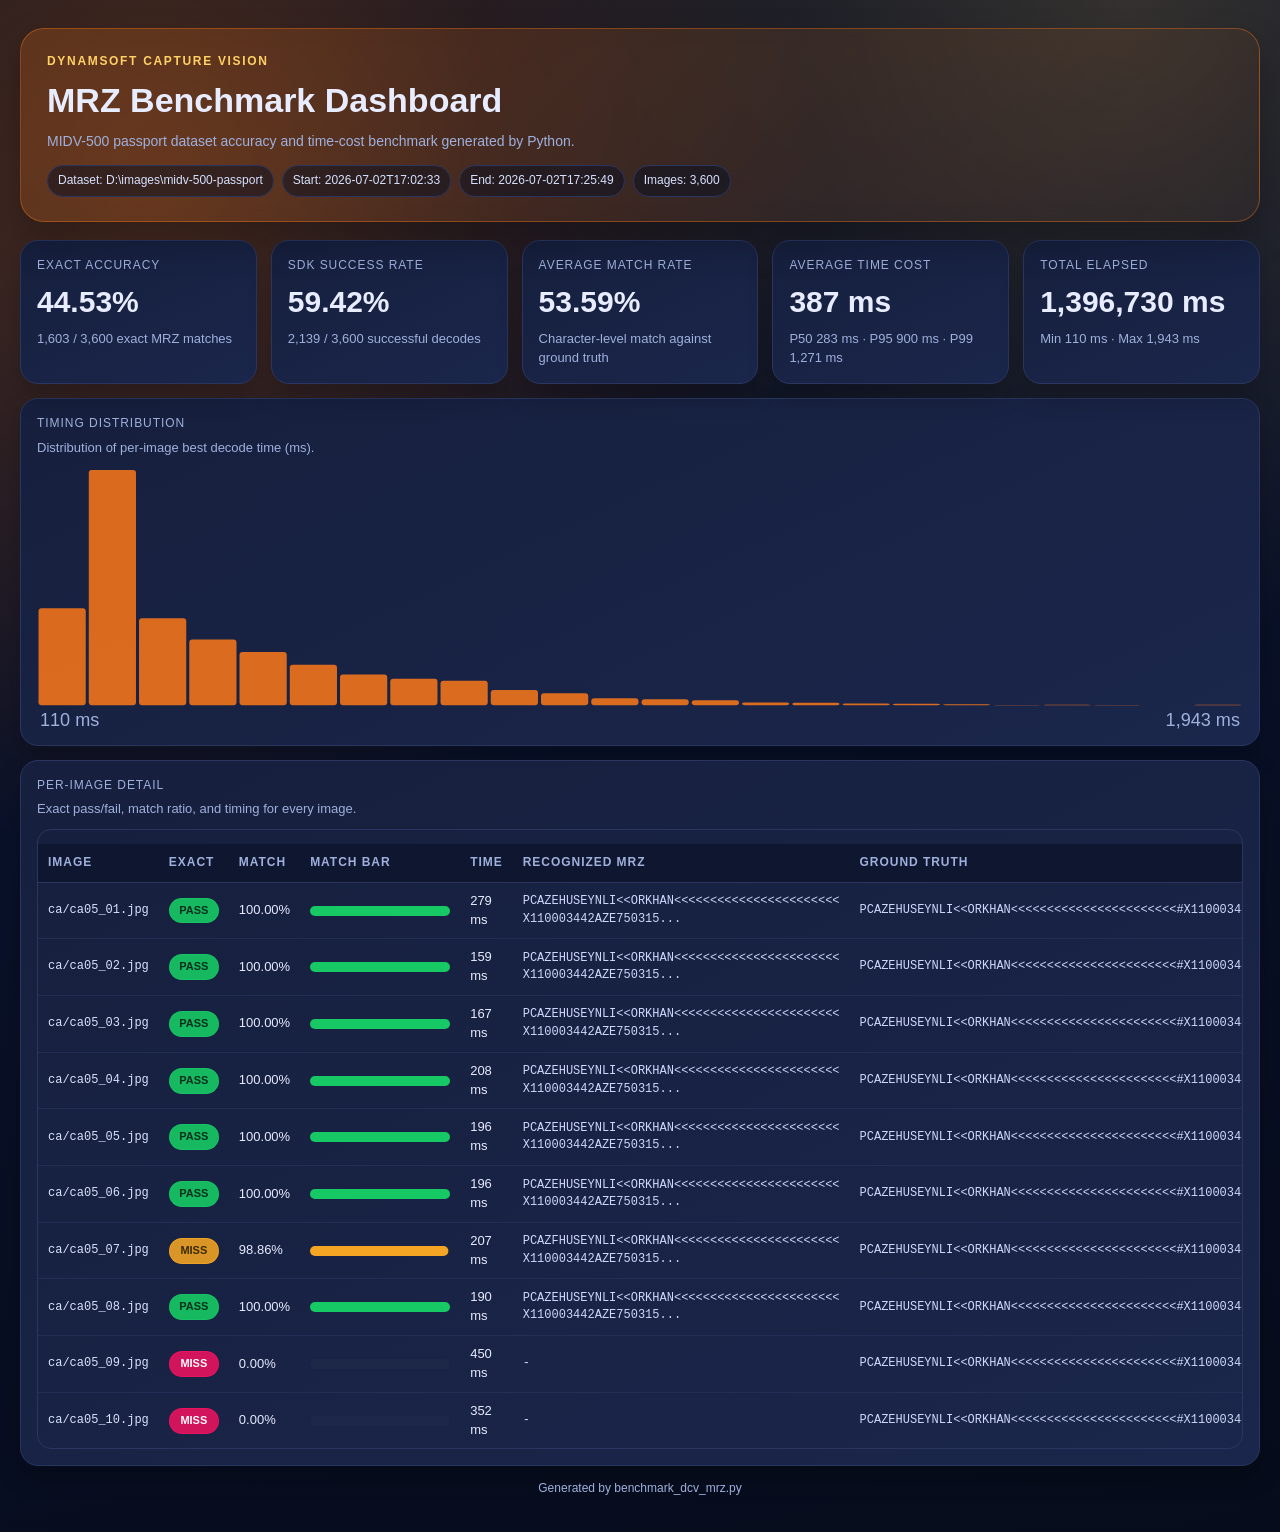
==== examples/official/benchmark-midv500/benchmark_report_dcv_python_full/report.html @ e3c5505a "Added MIDV500 benchmark" ====
<!doctype html>
<html lang="en">
<head>
  <meta charset="utf-8">
  <meta name="viewport" content="width=device-width, initial-scale=1">
  <title>Dynamsoft MRZ Benchmark Report</title>
  <style>
    :root {
      --bg:#0b1020;
      --bg-2:#111830;
      --card:#161f3d;
      --card-2:#1a264b;
      --text:#e8ecff;
      --muted:#9fb0dd;
      --accent:#ff7a18;
      --accent-2:#ffd166;
      --good:#17c964;
      --warn:#f5a524;
      --bad:#f31260;
      --line:#2a3660;
    }
    * { box-sizing:border-box; }
    body {
      margin:0;
      color:var(--text);
      background:
        radial-gradient(circle at 12% 12%, rgba(255,122,24,.26), transparent 38%),
        radial-gradient(circle at 88% 0%, rgba(255,209,102,.17), transparent 34%),
        linear-gradient(165deg, var(--bg) 0%, #091129 45%, #060c1b 100%);
      font-family:"Segoe UI Variable Display","Aptos","Trebuchet MS",sans-serif;
      line-height:1.45;
    }
    .wrap { max-width:1280px; margin:0 auto; padding:28px 20px 34px; }
    .hero {
      background:linear-gradient(135deg, rgba(255,122,24,.20), rgba(255,122,24,.04));
      border:1px solid rgba(255,122,24,.38);
      border-radius:24px;
      padding:24px 26px;
      box-shadow:0 18px 36px rgba(0,0,0,.28);
      backdrop-filter: blur(8px);
    }
    .kicker {
      letter-spacing:.14em;
      text-transform:uppercase;
      color:var(--accent-2);
      font-size:12px;
      margin-bottom:10px;
      font-weight:700;
    }
    h1 { margin:0; font-size:34px; line-height:1.2; font-weight:800; }
    .sub { color:var(--muted); margin-top:10px; font-size:14px; }
    .meta { display:flex; flex-wrap:wrap; gap:8px; margin-top:14px; }
    .pill {
      font-size:12px;
      color:#d8e2ff;
      border:1px solid var(--line);
      background:rgba(10,16,34,.52);
      padding:6px 10px;
      border-radius:999px;
    }
    .grid {
      margin-top:18px;
      display:grid;
      gap:14px;
      grid-template-columns:repeat(auto-fit, minmax(210px, 1fr));
    }
    .card {
      background:linear-gradient(155deg, var(--card), var(--card-2));
      border:1px solid var(--line);
      border-radius:18px;
      padding:16px;
      box-shadow:0 12px 24px rgba(0,0,0,.22);
    }
    .label { color:var(--muted); font-size:12px; text-transform:uppercase; letter-spacing:.08em; }
    .value { font-size:30px; font-weight:800; margin-top:6px; }
    .note { color:var(--muted); font-size:13px; margin-top:6px; }
    .chart-card { margin-top:14px; }
    .chart { width:100%; display:block; }
    .axis-label { fill:var(--muted); font-size:12px; }
    table { width:100%; border-collapse:collapse; margin-top:14px; }
    thead th {
      text-align:left;
      color:var(--muted);
      font-size:12px;
      letter-spacing:.08em;
      text-transform:uppercase;
      padding:10px 10px;
      border-bottom:1px solid var(--line);
      position:sticky;
      top:0;
      background:rgba(15,23,47,.95);
      backdrop-filter: blur(4px);
    }
    tbody td {
      padding:9px 10px;
      border-bottom:1px solid rgba(42,54,96,.6);
      font-size:13px;
      vertical-align:middle;
    }
    tbody tr:hover { background:rgba(30,45,82,.4); }
    .path { color:#dae4ff; font-family:"Cascadia Mono","Consolas",monospace; font-size:12px; }
    .mono { font-family:"Cascadia Mono","Consolas",monospace; font-size:12px; color:#ced8fb; }
    .table-wrap { max-height:620px; overflow:auto; border:1px solid var(--line); border-radius:14px; margin-top:10px; }
    .tag {
      font-size:11px;
      font-weight:700;
      border-radius:999px;
      padding:4px 8px;
      border:1px solid transparent;
      display:inline-block;
      min-width:50px;
      text-align:center;
    }
    .pass { color:#062f1b; background:rgba(23,201,100,.9); border-color:rgba(23,201,100,.8); }
    .warn { color:#3a2b00; background:rgba(245,165,36,.88); border-color:rgba(245,165,36,.8); }
    .fail { color:#fff; background:rgba(243,18,96,.85); border-color:rgba(243,18,96,.8); }
    .mini-bar { width:140px; height:10px; display:block; }
    .foot { margin-top:14px; color:var(--muted); font-size:12px; text-align:center; }
    .empty-chart { color:var(--muted); font-size:13px; padding:16px 0; }
    @media (max-width:760px) {
      h1 { font-size:28px; }
      .value { font-size:24px; }
      .wrap { padding:16px 12px 26px; }
      .hero { padding:18px; }
    }
  </style>
</head>
<body>
  <div class="wrap">
    <section class="hero">
      <div class="kicker">Dynamsoft Capture Vision</div>
      <h1>MRZ Benchmark Dashboard</h1>
      <div class="sub">MIDV-500 passport dataset accuracy and time-cost benchmark generated by Python.</div>
      <div class="meta">
        <span class="pill">Dataset: D:\images\midv-500-passport</span>
        <span class="pill">Start: 2026-07-02T17:02:33</span>
        <span class="pill">End: 2026-07-02T17:25:49</span>
        <span class="pill">Images: 3,600</span>
      </div>
    </section>

    <section class="grid">
      <article class="card">
        <div class="label">Exact Accuracy</div>
        <div class="value">44.53%</div>
        <div class="note">1,603 / 3,600 exact MRZ matches</div>
      </article>
      <article class="card">
        <div class="label">SDK Success Rate</div>
        <div class="value">59.42%</div>
        <div class="note">2,139 / 3,600 successful decodes</div>
      </article>
      <article class="card">
        <div class="label">Average Match Rate</div>
        <div class="value">53.59%</div>
        <div class="note">Character-level match against ground truth</div>
      </article>
      <article class="card">
        <div class="label">Average Time Cost</div>
        <div class="value">387 ms</div>
        <div class="note">P50 283 ms · P95 900 ms · P99 1,271 ms</div>
      </article>
      <article class="card">
        <div class="label">Total Elapsed</div>
        <div class="value">1,396,730 ms</div>
        <div class="note">Min 110 ms · Max 1,943 ms</div>
      </article>
    </section>

    <section class="card chart-card">
      <div class="label">Timing Distribution</div>
      <div class="note">Distribution of per-image best decode time (ms).</div>
      <svg viewBox="0 0 800 180" class="chart" role="img" aria-label="Timing histogram"><rect x="1.00" y="99.59" width="31.33" height="64.41" rx="2" fill="#ff7a18" opacity="0.84" /><rect x="34.33" y="8.00" width="31.33" height="156.00" rx="2" fill="#ff7a18" opacity="0.84" /><rect x="67.67" y="106.32" width="31.33" height="57.68" rx="2" fill="#ff7a18" opacity="0.84" /><rect x="101.00" y="120.45" width="31.33" height="43.55" rx="2" fill="#ff7a18" opacity="0.84" /><rect x="134.33" y="128.63" width="31.33" height="35.37" rx="2" fill="#ff7a18" opacity="0.84" /><rect x="167.67" y="137.21" width="31.33" height="26.79" rx="2" fill="#ff7a18" opacity="0.84" /><rect x="201.00" y="143.68" width="31.33" height="20.32" rx="2" fill="#ff7a18" opacity="0.84" /><rect x="234.33" y="146.45" width="31.33" height="17.55" rx="2" fill="#ff7a18" opacity="0.84" /><rect x="267.67" y="147.77" width="31.33" height="16.23" rx="2" fill="#ff7a18" opacity="0.84" /><rect x="301.00" y="153.84" width="31.33" height="10.16" rx="2" fill="#ff7a18" opacity="0.84" /><rect x="334.33" y="156.08" width="31.33" height="7.92" rx="2" fill="#ff7a18" opacity="0.84" /><rect x="367.67" y="159.38" width="31.33" height="4.62" rx="2" fill="#ff7a18" opacity="0.84" /><rect x="401.00" y="160.04" width="31.33" height="3.96" rx="2" fill="#ff7a18" opacity="0.84" /><rect x="434.33" y="160.70" width="31.33" height="3.30" rx="2" fill="#ff7a18" opacity="0.84" /><rect x="467.67" y="162.15" width="31.33" height="1.85" rx="2" fill="#ff7a18" opacity="0.84" /><rect x="501.00" y="162.28" width="31.33" height="1.72" rx="2" fill="#ff7a18" opacity="0.84" /><rect x="534.33" y="162.81" width="31.33" height="1.19" rx="2" fill="#ff7a18" opacity="0.84" /><rect x="567.67" y="162.94" width="31.33" height="1.06" rx="2" fill="#ff7a18" opacity="0.84" /><rect x="601.00" y="163.34" width="31.33" height="0.66" rx="2" fill="#ff7a18" opacity="0.84" /><rect x="634.33" y="163.87" width="31.33" height="0.13" rx="2" fill="#ff7a18" opacity="0.84" /><rect x="667.67" y="163.74" width="31.33" height="0.26" rx="2" fill="#ff7a18" opacity="0.84" /><rect x="701.00" y="163.87" width="31.33" height="0.13" rx="2" fill="#ff7a18" opacity="0.84" /><rect x="734.33" y="164.00" width="31.33" height="0.00" rx="2" fill="#ff7a18" opacity="0.84" /><rect x="767.67" y="163.74" width="31.33" height="0.26" rx="2" fill="#ff7a18" opacity="0.84" /><text x="2" y="178" class="axis-label">110 ms</text><text x="798" y="178" class="axis-label" text-anchor="end">1,943 ms</text></svg>
    </section>

    <section class="card" style="margin-top:14px;">
      <div class="label">Per-Image Detail</div>
      <div class="note">Exact pass/fail, match ratio, and timing for every image.</div>
      <div class="table-wrap">
        <table>
          <thead>
            <tr>
              <th>Image</th>
              <th>Exact</th>
              <th>Match</th>
              <th>Match Bar</th>
              <th>Time</th>
              <th>Recognized MRZ</th>
              <th>Ground Truth</th>
            </tr>
          </thead>
          <tbody>
            <tr><td class="path">ca/ca05_01.jpg</td><td><span class="tag pass">PASS</span></td><td>100.00%</td><td><svg viewBox="0 0 140 10" class="mini-bar" aria-hidden="true"><rect x="0" y="0" width="140" height="10" rx="5" fill="#2a344f" opacity="0.3"></rect><rect x="0" y="0" width="140.0" height="10" rx="5" fill="#17c964"></rect></svg></td><td>279 ms</td><td class="mono" title="PCAZEHUSEYNLI&lt;&lt;ORKHAN&lt;&lt;&lt;&lt;&lt;&lt;&lt;&lt;&lt;&lt;&lt;&lt;&lt;&lt;&lt;&lt;&lt;&lt;&lt;&lt;&lt;&lt;&lt;
X110003442AZE7503153M230801030LJV5Z&lt;&lt;&lt;&lt;&lt;&lt;&lt;86">PCAZEHUSEYNLI&lt;&lt;ORKHAN&lt;&lt;&lt;&lt;&lt;&lt;&lt;&lt;&lt;&lt;&lt;&lt;&lt;&lt;&lt;&lt;&lt;&lt;&lt;&lt;&lt;&lt;&lt; X110003442AZE750315...</td><td class="mono" title="PCAZEHUSEYNLI&lt;&lt;ORKHAN&lt;&lt;&lt;&lt;&lt;&lt;&lt;&lt;&lt;&lt;&lt;&lt;&lt;&lt;&lt;&lt;&lt;&lt;&lt;&lt;&lt;&lt;&lt;#X110003442AZE7503153M230801030LJV5Z&lt;&lt;&lt;&lt;&lt;&lt;&lt;86#">PCAZEHUSEYNLI&lt;&lt;ORKHAN&lt;&lt;&lt;&lt;&lt;&lt;&lt;&lt;&lt;&lt;&lt;&lt;&lt;&lt;&lt;&lt;&lt;&lt;&lt;&lt;&lt;&lt;&lt;#X110003442AZE750315...</td></tr><tr><td class="path">ca/ca05_02.jpg</td><td><span class="tag pass">PASS</span></td><td>100.00%</td><td><svg viewBox="0 0 140 10" class="mini-bar" aria-hidden="true"><rect x="0" y="0" width="140" height="10" rx="5" fill="#2a344f" opacity="0.3"></rect><rect x="0" y="0" width="140.0" height="10" rx="5" fill="#17c964"></rect></svg></td><td>159 ms</td><td class="mono" title="PCAZEHUSEYNLI&lt;&lt;ORKHAN&lt;&lt;&lt;&lt;&lt;&lt;&lt;&lt;&lt;&lt;&lt;&lt;&lt;&lt;&lt;&lt;&lt;&lt;&lt;&lt;&lt;&lt;&lt;
X110003442AZE7503153M230801030LJV5Z&lt;&lt;&lt;&lt;&lt;&lt;&lt;86">PCAZEHUSEYNLI&lt;&lt;ORKHAN&lt;&lt;&lt;&lt;&lt;&lt;&lt;&lt;&lt;&lt;&lt;&lt;&lt;&lt;&lt;&lt;&lt;&lt;&lt;&lt;&lt;&lt;&lt; X110003442AZE750315...</td><td class="mono" title="PCAZEHUSEYNLI&lt;&lt;ORKHAN&lt;&lt;&lt;&lt;&lt;&lt;&lt;&lt;&lt;&lt;&lt;&lt;&lt;&lt;&lt;&lt;&lt;&lt;&lt;&lt;&lt;&lt;&lt;#X110003442AZE7503153M230801030LJV5Z&lt;&lt;&lt;&lt;&lt;&lt;&lt;86#">PCAZEHUSEYNLI&lt;&lt;ORKHAN&lt;&lt;&lt;&lt;&lt;&lt;&lt;&lt;&lt;&lt;&lt;&lt;&lt;&lt;&lt;&lt;&lt;&lt;&lt;&lt;&lt;&lt;&lt;#X110003442AZE750315...</td></tr><tr><td class="path">ca/ca05_03.jpg</td><td><span class="tag pass">PASS</span></td><td>100.00%</td><td><svg viewBox="0 0 140 10" class="mini-bar" aria-hidden="true"><rect x="0" y="0" width="140" height="10" rx="5" fill="#2a344f" opacity="0.3"></rect><rect x="0" y="0" width="140.0" height="10" rx="5" fill="#17c964"></rect></svg></td><td>167 ms</td><td class="mono" title="PCAZEHUSEYNLI&lt;&lt;ORKHAN&lt;&lt;&lt;&lt;&lt;&lt;&lt;&lt;&lt;&lt;&lt;&lt;&lt;&lt;&lt;&lt;&lt;&lt;&lt;&lt;&lt;&lt;&lt;
X110003442AZE7503153M230801030LJV5Z&lt;&lt;&lt;&lt;&lt;&lt;&lt;86">PCAZEHUSEYNLI&lt;&lt;ORKHAN&lt;&lt;&lt;&lt;&lt;&lt;&lt;&lt;&lt;&lt;&lt;&lt;&lt;&lt;&lt;&lt;&lt;&lt;&lt;&lt;&lt;&lt;&lt; X110003442AZE750315...</td><td class="mono" title="PCAZEHUSEYNLI&lt;&lt;ORKHAN&lt;&lt;&lt;&lt;&lt;&lt;&lt;&lt;&lt;&lt;&lt;&lt;&lt;&lt;&lt;&lt;&lt;&lt;&lt;&lt;&lt;&lt;&lt;#X110003442AZE7503153M230801030LJV5Z&lt;&lt;&lt;&lt;&lt;&lt;&lt;86#">PCAZEHUSEYNLI&lt;&lt;ORKHAN&lt;&lt;&lt;&lt;&lt;&lt;&lt;&lt;&lt;&lt;&lt;&lt;&lt;&lt;&lt;&lt;&lt;&lt;&lt;&lt;&lt;&lt;&lt;#X110003442AZE750315...</td></tr><tr><td class="path">ca/ca05_04.jpg</td><td><span class="tag pass">PASS</span></td><td>100.00%</td><td><svg viewBox="0 0 140 10" class="mini-bar" aria-hidden="true"><rect x="0" y="0" width="140" height="10" rx="5" fill="#2a344f" opacity="0.3"></rect><rect x="0" y="0" width="140.0" height="10" rx="5" fill="#17c964"></rect></svg></td><td>208 ms</td><td class="mono" title="PCAZEHUSEYNLI&lt;&lt;ORKHAN&lt;&lt;&lt;&lt;&lt;&lt;&lt;&lt;&lt;&lt;&lt;&lt;&lt;&lt;&lt;&lt;&lt;&lt;&lt;&lt;&lt;&lt;&lt;
X110003442AZE7503153M230801030LJV5Z&lt;&lt;&lt;&lt;&lt;&lt;&lt;86">PCAZEHUSEYNLI&lt;&lt;ORKHAN&lt;&lt;&lt;&lt;&lt;&lt;&lt;&lt;&lt;&lt;&lt;&lt;&lt;&lt;&lt;&lt;&lt;&lt;&lt;&lt;&lt;&lt;&lt; X110003442AZE750315...</td><td class="mono" title="PCAZEHUSEYNLI&lt;&lt;ORKHAN&lt;&lt;&lt;&lt;&lt;&lt;&lt;&lt;&lt;&lt;&lt;&lt;&lt;&lt;&lt;&lt;&lt;&lt;&lt;&lt;&lt;&lt;&lt;#X110003442AZE7503153M230801030LJV5Z&lt;&lt;&lt;&lt;&lt;&lt;&lt;86#">PCAZEHUSEYNLI&lt;&lt;ORKHAN&lt;&lt;&lt;&lt;&lt;&lt;&lt;&lt;&lt;&lt;&lt;&lt;&lt;&lt;&lt;&lt;&lt;&lt;&lt;&lt;&lt;&lt;&lt;#X110003442AZE750315...</td></tr><tr><td class="path">ca/ca05_05.jpg</td><td><span class="tag pass">PASS</span></td><td>100.00%</td><td><svg viewBox="0 0 140 10" class="mini-bar" aria-hidden="true"><rect x="0" y="0" width="140" height="10" rx="5" fill="#2a344f" opacity="0.3"></rect><rect x="0" y="0" width="140.0" height="10" rx="5" fill="#17c964"></rect></svg></td><td>196 ms</td><td class="mono" title="PCAZEHUSEYNLI&lt;&lt;ORKHAN&lt;&lt;&lt;&lt;&lt;&lt;&lt;&lt;&lt;&lt;&lt;&lt;&lt;&lt;&lt;&lt;&lt;&lt;&lt;&lt;&lt;&lt;&lt;
X110003442AZE7503153M230801030LJV5Z&lt;&lt;&lt;&lt;&lt;&lt;&lt;86">PCAZEHUSEYNLI&lt;&lt;ORKHAN&lt;&lt;&lt;&lt;&lt;&lt;&lt;&lt;&lt;&lt;&lt;&lt;&lt;&lt;&lt;&lt;&lt;&lt;&lt;&lt;&lt;&lt;&lt; X110003442AZE750315...</td><td class="mono" title="PCAZEHUSEYNLI&lt;&lt;ORKHAN&lt;&lt;&lt;&lt;&lt;&lt;&lt;&lt;&lt;&lt;&lt;&lt;&lt;&lt;&lt;&lt;&lt;&lt;&lt;&lt;&lt;&lt;&lt;#X110003442AZE7503153M230801030LJV5Z&lt;&lt;&lt;&lt;&lt;&lt;&lt;86#">PCAZEHUSEYNLI&lt;&lt;ORKHAN&lt;&lt;&lt;&lt;&lt;&lt;&lt;&lt;&lt;&lt;&lt;&lt;&lt;&lt;&lt;&lt;&lt;&lt;&lt;&lt;&lt;&lt;&lt;#X110003442AZE750315...</td></tr><tr><td class="path">ca/ca05_06.jpg</td><td><span class="tag pass">PASS</span></td><td>100.00%</td><td><svg viewBox="0 0 140 10" class="mini-bar" aria-hidden="true"><rect x="0" y="0" width="140" height="10" rx="5" fill="#2a344f" opacity="0.3"></rect><rect x="0" y="0" width="140.0" height="10" rx="5" fill="#17c964"></rect></svg></td><td>196 ms</td><td class="mono" title="PCAZEHUSEYNLI&lt;&lt;ORKHAN&lt;&lt;&lt;&lt;&lt;&lt;&lt;&lt;&lt;&lt;&lt;&lt;&lt;&lt;&lt;&lt;&lt;&lt;&lt;&lt;&lt;&lt;&lt;
X110003442AZE7503153M230801030LJV5Z&lt;&lt;&lt;&lt;&lt;&lt;&lt;86">PCAZEHUSEYNLI&lt;&lt;ORKHAN&lt;&lt;&lt;&lt;&lt;&lt;&lt;&lt;&lt;&lt;&lt;&lt;&lt;&lt;&lt;&lt;&lt;&lt;&lt;&lt;&lt;&lt;&lt; X110003442AZE750315...</td><td class="mono" title="PCAZEHUSEYNLI&lt;&lt;ORKHAN&lt;&lt;&lt;&lt;&lt;&lt;&lt;&lt;&lt;&lt;&lt;&lt;&lt;&lt;&lt;&lt;&lt;&lt;&lt;&lt;&lt;&lt;&lt;#X110003442AZE7503153M230801030LJV5Z&lt;&lt;&lt;&lt;&lt;&lt;&lt;86#">PCAZEHUSEYNLI&lt;&lt;ORKHAN&lt;&lt;&lt;&lt;&lt;&lt;&lt;&lt;&lt;&lt;&lt;&lt;&lt;&lt;&lt;&lt;&lt;&lt;&lt;&lt;&lt;&lt;&lt;#X110003442AZE750315...</td></tr><tr><td class="path">ca/ca05_07.jpg</td><td><span class="tag warn">MISS</span></td><td>98.86%</td><td><svg viewBox="0 0 140 10" class="mini-bar" aria-hidden="true"><rect x="0" y="0" width="140" height="10" rx="5" fill="#2a344f" opacity="0.3"></rect><rect x="0" y="0" width="138.4" height="10" rx="5" fill="#f5a524"></rect></svg></td><td>207 ms</td><td class="mono" title="PCAZFHUSEYNLI&lt;&lt;ORKHAN&lt;&lt;&lt;&lt;&lt;&lt;&lt;&lt;&lt;&lt;&lt;&lt;&lt;&lt;&lt;&lt;&lt;&lt;&lt;&lt;&lt;&lt;&lt;
X110003442AZE7503153M230801030LJV5Z&lt;&lt;&lt;&lt;&lt;&lt;&lt;86">PCAZFHUSEYNLI&lt;&lt;ORKHAN&lt;&lt;&lt;&lt;&lt;&lt;&lt;&lt;&lt;&lt;&lt;&lt;&lt;&lt;&lt;&lt;&lt;&lt;&lt;&lt;&lt;&lt;&lt; X110003442AZE750315...</td><td class="mono" title="PCAZEHUSEYNLI&lt;&lt;ORKHAN&lt;&lt;&lt;&lt;&lt;&lt;&lt;&lt;&lt;&lt;&lt;&lt;&lt;&lt;&lt;&lt;&lt;&lt;&lt;&lt;&lt;&lt;&lt;#X110003442AZE7503153M230801030LJV5Z&lt;&lt;&lt;&lt;&lt;&lt;&lt;86#">PCAZEHUSEYNLI&lt;&lt;ORKHAN&lt;&lt;&lt;&lt;&lt;&lt;&lt;&lt;&lt;&lt;&lt;&lt;&lt;&lt;&lt;&lt;&lt;&lt;&lt;&lt;&lt;&lt;&lt;#X110003442AZE750315...</td></tr><tr><td class="path">ca/ca05_08.jpg</td><td><span class="tag pass">PASS</span></td><td>100.00%</td><td><svg viewBox="0 0 140 10" class="mini-bar" aria-hidden="true"><rect x="0" y="0" width="140" height="10" rx="5" fill="#2a344f" opacity="0.3"></rect><rect x="0" y="0" width="140.0" height="10" rx="5" fill="#17c964"></rect></svg></td><td>190 ms</td><td class="mono" title="PCAZEHUSEYNLI&lt;&lt;ORKHAN&lt;&lt;&lt;&lt;&lt;&lt;&lt;&lt;&lt;&lt;&lt;&lt;&lt;&lt;&lt;&lt;&lt;&lt;&lt;&lt;&lt;&lt;&lt;
X110003442AZE7503153M230801030LJV5Z&lt;&lt;&lt;&lt;&lt;&lt;&lt;86">PCAZEHUSEYNLI&lt;&lt;ORKHAN&lt;&lt;&lt;&lt;&lt;&lt;&lt;&lt;&lt;&lt;&lt;&lt;&lt;&lt;&lt;&lt;&lt;&lt;&lt;&lt;&lt;&lt;&lt; X110003442AZE750315...</td><td class="mono" title="PCAZEHUSEYNLI&lt;&lt;ORKHAN&lt;&lt;&lt;&lt;&lt;&lt;&lt;&lt;&lt;&lt;&lt;&lt;&lt;&lt;&lt;&lt;&lt;&lt;&lt;&lt;&lt;&lt;&lt;#X110003442AZE7503153M230801030LJV5Z&lt;&lt;&lt;&lt;&lt;&lt;&lt;86#">PCAZEHUSEYNLI&lt;&lt;ORKHAN&lt;&lt;&lt;&lt;&lt;&lt;&lt;&lt;&lt;&lt;&lt;&lt;&lt;&lt;&lt;&lt;&lt;&lt;&lt;&lt;&lt;&lt;&lt;#X110003442AZE750315...</td></tr><tr><td class="path">ca/ca05_09.jpg</td><td><span class="tag fail">MISS</span></td><td>0.00%</td><td><svg viewBox="0 0 140 10" class="mini-bar" aria-hidden="true"><rect x="0" y="0" width="140" height="10" rx="5" fill="#2a344f" opacity="0.3"></rect><rect x="0" y="0" width="0.0" height="10" rx="5" fill="#f31260"></rect></svg></td><td>450 ms</td><td class="mono" title="">-</td><td class="mono" title="PCAZEHUSEYNLI&lt;&lt;ORKHAN&lt;&lt;&lt;&lt;&lt;&lt;&lt;&lt;&lt;&lt;&lt;&lt;&lt;&lt;&lt;&lt;&lt;&lt;&lt;&lt;&lt;&lt;&lt;#X110003442AZE7503153M230801030LJV5Z&lt;&lt;&lt;&lt;&lt;&lt;&lt;86#">PCAZEHUSEYNLI&lt;&lt;ORKHAN&lt;&lt;&lt;&lt;&lt;&lt;&lt;&lt;&lt;&lt;&lt;&lt;&lt;&lt;&lt;&lt;&lt;&lt;&lt;&lt;&lt;&lt;&lt;#X110003442AZE750315...</td></tr><tr><td class="path">ca/ca05_10.jpg</td><td><span class="tag fail">MISS</span></td><td>0.00%</td><td><svg viewBox="0 0 140 10" class="mini-bar" aria-hidden="true"><rect x="0" y="0" width="140" height="10" rx="5" fill="#2a344f" opacity="0.3"></rect><rect x="0" y="0" width="0.0" height="10" rx="5" fill="#f31260"></rect></svg></td><td>352 ms</td><td class="mono" title="">-</td><td class="mono" title="PCAZEHUSEYNLI&lt;&lt;ORKHAN&lt;&lt;&lt;&lt;&lt;&lt;&lt;&lt;&lt;&lt;&lt;&lt;&lt;&lt;&lt;&lt;&lt;&lt;&lt;&lt;&lt;&lt;&lt;#X110003442AZE7503153M230801030LJV5Z&lt;&lt;&lt;&lt;&lt;&lt;&lt;86#">PCAZEHUSEYNLI&lt;&lt;ORKHAN&lt;&lt;&lt;&lt;&lt;&lt;&lt;&lt;&lt;&lt;&lt;&lt;&lt;&lt;&lt;&lt;&lt;&lt;&lt;&lt;&lt;&lt;&lt;#X110003442AZE750315...</td></tr><tr><td class="path">ca/ca05_11.jpg</td><td><span class="tag fail">MISS</span></td><td>0.00%</td><td><svg viewBox="0 0 140 10" class="mini-bar" aria-hidden="true"><rect x="0" y="0" width="140" height="10" rx="5" fill="#2a344f" opacity="0.3"></rect><rect x="0" y="0" width="0.0" height="10" rx="5" fill="#f31260"></rect></svg></td><td>197 ms</td><td class="mono" title="">-</td><td class="mono" title="PCAZEHUSEYNLI&lt;&lt;ORKHAN&lt;&lt;&lt;&lt;&lt;&lt;&lt;&lt;&lt;&lt;&lt;&lt;&lt;&lt;&lt;&lt;&lt;&lt;&lt;&lt;&lt;&lt;&lt;#X110003442AZE7503153M230801030LJV5Z&lt;&lt;&lt;&lt;&lt;&lt;&lt;86#">PCAZEHUSEYNLI&lt;&lt;ORKHAN&lt;&lt;&lt;&lt;&lt;&lt;&lt;&lt;&lt;&lt;&lt;&lt;&lt;&lt;&lt;&lt;&lt;&lt;&lt;&lt;&lt;&lt;&lt;#X110003442AZE750315...</td></tr><tr><td class="path">ca/ca05_12.jpg</td><td><span class="tag fail">MISS</span></td><td>0.00%</td><td><svg viewBox="0 0 140 10" class="mini-bar" aria-hidden="true"><rect x="0" y="0" width="140" height="10" rx="5" fill="#2a344f" opacity="0.3"></rect><rect x="0" y="0" width="0.0" height="10" rx="5" fill="#f31260"></rect></svg></td><td>232 ms</td><td class="mono" title="">-</td><td class="mono" title="PCAZEHUSEYNLI&lt;&lt;ORKHAN&lt;&lt;&lt;&lt;&lt;&lt;&lt;&lt;&lt;&lt;&lt;&lt;&lt;&lt;&lt;&lt;&lt;&lt;&lt;&lt;&lt;&lt;&lt;#X110003442AZE7503153M230801030LJV5Z&lt;&lt;&lt;&lt;&lt;&lt;&lt;86#">PCAZEHUSEYNLI&lt;&lt;ORKHAN&lt;&lt;&lt;&lt;&lt;&lt;&lt;&lt;&lt;&lt;&lt;&lt;&lt;&lt;&lt;&lt;&lt;&lt;&lt;&lt;&lt;&lt;&lt;#X110003442AZE750315...</td></tr><tr><td class="path">ca/ca05_13.jpg</td><td><span class="tag fail">MISS</span></td><td>0.00%</td><td><svg viewBox="0 0 140 10" class="mini-bar" aria-hidden="true"><rect x="0" y="0" width="140" height="10" rx="5" fill="#2a344f" opacity="0.3"></rect><rect x="0" y="0" width="0.0" height="10" rx="5" fill="#f31260"></rect></svg></td><td>267 ms</td><td class="mono" title="">-</td><td class="mono" title="PCAZEHUSEYNLI&lt;&lt;ORKHAN&lt;&lt;&lt;&lt;&lt;&lt;&lt;&lt;&lt;&lt;&lt;&lt;&lt;&lt;&lt;&lt;&lt;&lt;&lt;&lt;&lt;&lt;&lt;#X110003442AZE7503153M230801030LJV5Z&lt;&lt;&lt;&lt;&lt;&lt;&lt;86#">PCAZEHUSEYNLI&lt;&lt;ORKHAN&lt;&lt;&lt;&lt;&lt;&lt;&lt;&lt;&lt;&lt;&lt;&lt;&lt;&lt;&lt;&lt;&lt;&lt;&lt;&lt;&lt;&lt;&lt;#X110003442AZE750315...</td></tr><tr><td class="path">ca/ca05_14.jpg</td><td><span class="tag pass">PASS</span></td><td>100.00%</td><td><svg viewBox="0 0 140 10" class="mini-bar" aria-hidden="true"><rect x="0" y="0" width="140" height="10" rx="5" fill="#2a344f" opacity="0.3"></rect><rect x="0" y="0" width="140.0" height="10" rx="5" fill="#17c964"></rect></svg></td><td>204 ms</td><td class="mono" title="PCAZEHUSEYNLI&lt;&lt;ORKHAN&lt;&lt;&lt;&lt;&lt;&lt;&lt;&lt;&lt;&lt;&lt;&lt;&lt;&lt;&lt;&lt;&lt;&lt;&lt;&lt;&lt;&lt;&lt;
X110003442AZE7503153M230801030LJV5Z&lt;&lt;&lt;&lt;&lt;&lt;&lt;86">PCAZEHUSEYNLI&lt;&lt;ORKHAN&lt;&lt;&lt;&lt;&lt;&lt;&lt;&lt;&lt;&lt;&lt;&lt;&lt;&lt;&lt;&lt;&lt;&lt;&lt;&lt;&lt;&lt;&lt; X110003442AZE750315...</td><td class="mono" title="PCAZEHUSEYNLI&lt;&lt;ORKHAN&lt;&lt;&lt;&lt;&lt;&lt;&lt;&lt;&lt;&lt;&lt;&lt;&lt;&lt;&lt;&lt;&lt;&lt;&lt;&lt;&lt;&lt;&lt;#X110003442AZE7503153M230801030LJV5Z&lt;&lt;&lt;&lt;&lt;&lt;&lt;86#">PCAZEHUSEYNLI&lt;&lt;ORKHAN&lt;&lt;&lt;&lt;&lt;&lt;&lt;&lt;&lt;&lt;&lt;&lt;&lt;&lt;&lt;&lt;&lt;&lt;&lt;&lt;&lt;&lt;&lt;#X110003442AZE750315...</td></tr><tr><td class="path">ca/ca05_15.jpg</td><td><span class="tag fail">MISS</span></td><td>0.00%</td><td><svg viewBox="0 0 140 10" class="mini-bar" aria-hidden="true"><rect x="0" y="0" width="140" height="10" rx="5" fill="#2a344f" opacity="0.3"></rect><rect x="0" y="0" width="0.0" height="10" rx="5" fill="#f31260"></rect></svg></td><td>447 ms</td><td class="mono" title="">-</td><td class="mono" title="PCAZEHUSEYNLI&lt;&lt;ORKHAN&lt;&lt;&lt;&lt;&lt;&lt;&lt;&lt;&lt;&lt;&lt;&lt;&lt;&lt;&lt;&lt;&lt;&lt;&lt;&lt;&lt;&lt;&lt;#X110003442AZE7503153M230801030LJV5Z&lt;&lt;&lt;&lt;&lt;&lt;&lt;86#">PCAZEHUSEYNLI&lt;&lt;ORKHAN&lt;&lt;&lt;&lt;&lt;&lt;&lt;&lt;&lt;&lt;&lt;&lt;&lt;&lt;&lt;&lt;&lt;&lt;&lt;&lt;&lt;&lt;&lt;#X110003442AZE750315...</td></tr><tr><td class="path">ca/ca05_16.jpg</td><td><span class="tag warn">MISS</span></td><td>50.00%</td><td><svg viewBox="0 0 140 10" class="mini-bar" aria-hidden="true"><rect x="0" y="0" width="140" height="10" rx="5" fill="#2a344f" opacity="0.3"></rect><rect x="0" y="0" width="70.0" height="10" rx="5" fill="#f31260"></rect></svg></td><td>232 ms</td><td class="mono" title="PCAZEHUSEYNLI&lt;&lt;ORKHAN&lt;&lt;&lt;&lt;&lt;&lt;&lt;&lt;&lt;&lt;&lt;&lt;&lt;&lt;&lt;&lt;&lt;&lt;&lt;&lt;&lt;&lt;&lt;">PCAZEHUSEYNLI&lt;&lt;ORKHAN&lt;&lt;&lt;&lt;&lt;&lt;&lt;&lt;&lt;&lt;&lt;&lt;&lt;&lt;&lt;&lt;&lt;&lt;&lt;&lt;&lt;&lt;&lt;</td><td class="mono" title="PCAZEHUSEYNLI&lt;&lt;ORKHAN&lt;&lt;&lt;&lt;&lt;&lt;&lt;&lt;&lt;&lt;&lt;&lt;&lt;&lt;&lt;&lt;&lt;&lt;&lt;&lt;&lt;&lt;&lt;#X110003442AZE7503153M230801030LJV5Z&lt;&lt;&lt;&lt;&lt;&lt;&lt;86#">PCAZEHUSEYNLI&lt;&lt;ORKHAN&lt;&lt;&lt;&lt;&lt;&lt;&lt;&lt;&lt;&lt;&lt;&lt;&lt;&lt;&lt;&lt;&lt;&lt;&lt;&lt;&lt;&lt;&lt;#X110003442AZE750315...</td></tr><tr><td class="path">ca/ca05_17.jpg</td><td><span class="tag pass">PASS</span></td><td>100.00%</td><td><svg viewBox="0 0 140 10" class="mini-bar" aria-hidden="true"><rect x="0" y="0" width="140" height="10" rx="5" fill="#2a344f" opacity="0.3"></rect><rect x="0" y="0" width="140.0" height="10" rx="5" fill="#17c964"></rect></svg></td><td>201 ms</td><td class="mono" title="PCAZEHUSEYNLI&lt;&lt;ORKHAN&lt;&lt;&lt;&lt;&lt;&lt;&lt;&lt;&lt;&lt;&lt;&lt;&lt;&lt;&lt;&lt;&lt;&lt;&lt;&lt;&lt;&lt;&lt;
X110003442AZE7503153M230801030LJV5Z&lt;&lt;&lt;&lt;&lt;&lt;&lt;86">PCAZEHUSEYNLI&lt;&lt;ORKHAN&lt;&lt;&lt;&lt;&lt;&lt;&lt;&lt;&lt;&lt;&lt;&lt;&lt;&lt;&lt;&lt;&lt;&lt;&lt;&lt;&lt;&lt;&lt; X110003442AZE750315...</td><td class="mono" title="PCAZEHUSEYNLI&lt;&lt;ORKHAN&lt;&lt;&lt;&lt;&lt;&lt;&lt;&lt;&lt;&lt;&lt;&lt;&lt;&lt;&lt;&lt;&lt;&lt;&lt;&lt;&lt;&lt;&lt;#X110003442AZE7503153M230801030LJV5Z&lt;&lt;&lt;&lt;&lt;&lt;&lt;86#">PCAZEHUSEYNLI&lt;&lt;ORKHAN&lt;&lt;&lt;&lt;&lt;&lt;&lt;&lt;&lt;&lt;&lt;&lt;&lt;&lt;&lt;&lt;&lt;&lt;&lt;&lt;&lt;&lt;&lt;#X110003442AZE750315...</td></tr><tr><td class="path">ca/ca05_18.jpg</td><td><span class="tag pass">PASS</span></td><td>100.00%</td><td><svg viewBox="0 0 140 10" class="mini-bar" aria-hidden="true"><rect x="0" y="0" width="140" height="10" rx="5" fill="#2a344f" opacity="0.3"></rect><rect x="0" y="0" width="140.0" height="10" rx="5" fill="#17c964"></rect></svg></td><td>171 ms</td><td class="mono" title="PCAZEHUSEYNLI&lt;&lt;ORKHAN&lt;&lt;&lt;&lt;&lt;&lt;&lt;&lt;&lt;&lt;&lt;&lt;&lt;&lt;&lt;&lt;&lt;&lt;&lt;&lt;&lt;&lt;&lt;
X110003442AZE7503153M230801030LJV5Z&lt;&lt;&lt;&lt;&lt;&lt;&lt;86">PCAZEHUSEYNLI&lt;&lt;ORKHAN&lt;&lt;&lt;&lt;&lt;&lt;&lt;&lt;&lt;&lt;&lt;&lt;&lt;&lt;&lt;&lt;&lt;&lt;&lt;&lt;&lt;&lt;&lt; X110003442AZE750315...</td><td class="mono" title="PCAZEHUSEYNLI&lt;&lt;ORKHAN&lt;&lt;&lt;&lt;&lt;&lt;&lt;&lt;&lt;&lt;&lt;&lt;&lt;&lt;&lt;&lt;&lt;&lt;&lt;&lt;&lt;&lt;&lt;#X110003442AZE7503153M230801030LJV5Z&lt;&lt;&lt;&lt;&lt;&lt;&lt;86#">PCAZEHUSEYNLI&lt;&lt;ORKHAN&lt;&lt;&lt;&lt;&lt;&lt;&lt;&lt;&lt;&lt;&lt;&lt;&lt;&lt;&lt;&lt;&lt;&lt;&lt;&lt;&lt;&lt;&lt;#X110003442AZE750315...</td></tr><tr><td class="path">ca/ca05_19.jpg</td><td><span class="tag pass">PASS</span></td><td>100.00%</td><td><svg viewBox="0 0 140 10" class="mini-bar" aria-hidden="true"><rect x="0" y="0" width="140" height="10" rx="5" fill="#2a344f" opacity="0.3"></rect><rect x="0" y="0" width="140.0" height="10" rx="5" fill="#17c964"></rect></svg></td><td>183 ms</td><td class="mono" title="PCAZEHUSEYNLI&lt;&lt;ORKHAN&lt;&lt;&lt;&lt;&lt;&lt;&lt;&lt;&lt;&lt;&lt;&lt;&lt;&lt;&lt;&lt;&lt;&lt;&lt;&lt;&lt;&lt;&lt;
X110003442AZE7503153M230801030LJV5Z&lt;&lt;&lt;&lt;&lt;&lt;&lt;86">PCAZEHUSEYNLI&lt;&lt;ORKHAN&lt;&lt;&lt;&lt;&lt;&lt;&lt;&lt;&lt;&lt;&lt;&lt;&lt;&lt;&lt;&lt;&lt;&lt;&lt;&lt;&lt;&lt;&lt; X110003442AZE750315...</td><td class="mono" title="PCAZEHUSEYNLI&lt;&lt;ORKHAN&lt;&lt;&lt;&lt;&lt;&lt;&lt;&lt;&lt;&lt;&lt;&lt;&lt;&lt;&lt;&lt;&lt;&lt;&lt;&lt;&lt;&lt;&lt;#X110003442AZE7503153M230801030LJV5Z&lt;&lt;&lt;&lt;&lt;&lt;&lt;86#">PCAZEHUSEYNLI&lt;&lt;ORKHAN&lt;&lt;&lt;&lt;&lt;&lt;&lt;&lt;&lt;&lt;&lt;&lt;&lt;&lt;&lt;&lt;&lt;&lt;&lt;&lt;&lt;&lt;&lt;#X110003442AZE750315...</td></tr><tr><td class="path">ca/ca05_20.jpg</td><td><span class="tag pass">PASS</span></td><td>100.00%</td><td><svg viewBox="0 0 140 10" class="mini-bar" aria-hidden="true"><rect x="0" y="0" width="140" height="10" rx="5" fill="#2a344f" opacity="0.3"></rect><rect x="0" y="0" width="140.0" height="10" rx="5" fill="#17c964"></rect></svg></td><td>179 ms</td><td class="mono" title="PCAZEHUSEYNLI&lt;&lt;ORKHAN&lt;&lt;&lt;&lt;&lt;&lt;&lt;&lt;&lt;&lt;&lt;&lt;&lt;&lt;&lt;&lt;&lt;&lt;&lt;&lt;&lt;&lt;&lt;
X110003442AZE7503153M230801030LJV5Z&lt;&lt;&lt;&lt;&lt;&lt;&lt;86">PCAZEHUSEYNLI&lt;&lt;ORKHAN&lt;&lt;&lt;&lt;&lt;&lt;&lt;&lt;&lt;&lt;&lt;&lt;&lt;&lt;&lt;&lt;&lt;&lt;&lt;&lt;&lt;&lt;&lt; X110003442AZE750315...</td><td class="mono" title="PCAZEHUSEYNLI&lt;&lt;ORKHAN&lt;&lt;&lt;&lt;&lt;&lt;&lt;&lt;&lt;&lt;&lt;&lt;&lt;&lt;&lt;&lt;&lt;&lt;&lt;&lt;&lt;&lt;&lt;#X110003442AZE7503153M230801030LJV5Z&lt;&lt;&lt;&lt;&lt;&lt;&lt;86#">PCAZEHUSEYNLI&lt;&lt;ORKHAN&lt;&lt;&lt;&lt;&lt;&lt;&lt;&lt;&lt;&lt;&lt;&lt;&lt;&lt;&lt;&lt;&lt;&lt;&lt;&lt;&lt;&lt;&lt;#X110003442AZE750315...</td></tr><tr><td class="path">ca/ca05_21.jpg</td><td><span class="tag pass">PASS</span></td><td>100.00%</td><td><svg viewBox="0 0 140 10" class="mini-bar" aria-hidden="true"><rect x="0" y="0" width="140" height="10" rx="5" fill="#2a344f" opacity="0.3"></rect><rect x="0" y="0" width="140.0" height="10" rx="5" fill="#17c964"></rect></svg></td><td>193 ms</td><td class="mono" title="PCAZEHUSEYNLI&lt;&lt;ORKHAN&lt;&lt;&lt;&lt;&lt;&lt;&lt;&lt;&lt;&lt;&lt;&lt;&lt;&lt;&lt;&lt;&lt;&lt;&lt;&lt;&lt;&lt;&lt;
X110003442AZE7503153M230801030LJV5Z&lt;&lt;&lt;&lt;&lt;&lt;&lt;86">PCAZEHUSEYNLI&lt;&lt;ORKHAN&lt;&lt;&lt;&lt;&lt;&lt;&lt;&lt;&lt;&lt;&lt;&lt;&lt;&lt;&lt;&lt;&lt;&lt;&lt;&lt;&lt;&lt;&lt; X110003442AZE750315...</td><td class="mono" title="PCAZEHUSEYNLI&lt;&lt;ORKHAN&lt;&lt;&lt;&lt;&lt;&lt;&lt;&lt;&lt;&lt;&lt;&lt;&lt;&lt;&lt;&lt;&lt;&lt;&lt;&lt;&lt;&lt;&lt;#X110003442AZE7503153M230801030LJV5Z&lt;&lt;&lt;&lt;&lt;&lt;&lt;86#">PCAZEHUSEYNLI&lt;&lt;ORKHAN&lt;&lt;&lt;&lt;&lt;&lt;&lt;&lt;&lt;&lt;&lt;&lt;&lt;&lt;&lt;&lt;&lt;&lt;&lt;&lt;&lt;&lt;&lt;#X110003442AZE750315...</td></tr><tr><td class="path">ca/ca05_22.jpg</td><td><span class="tag pass">PASS</span></td><td>100.00%</td><td><svg viewBox="0 0 140 10" class="mini-bar" aria-hidden="true"><rect x="0" y="0" width="140" height="10" rx="5" fill="#2a344f" opacity="0.3"></rect><rect x="0" y="0" width="140.0" height="10" rx="5" fill="#17c964"></rect></svg></td><td>185 ms</td><td class="mono" title="PCAZEHUSEYNLI&lt;&lt;ORKHAN&lt;&lt;&lt;&lt;&lt;&lt;&lt;&lt;&lt;&lt;&lt;&lt;&lt;&lt;&lt;&lt;&lt;&lt;&lt;&lt;&lt;&lt;&lt;
X110003442AZE7503153M230801030LJV5Z&lt;&lt;&lt;&lt;&lt;&lt;&lt;86">PCAZEHUSEYNLI&lt;&lt;ORKHAN&lt;&lt;&lt;&lt;&lt;&lt;&lt;&lt;&lt;&lt;&lt;&lt;&lt;&lt;&lt;&lt;&lt;&lt;&lt;&lt;&lt;&lt;&lt; X110003442AZE750315...</td><td class="mono" title="PCAZEHUSEYNLI&lt;&lt;ORKHAN&lt;&lt;&lt;&lt;&lt;&lt;&lt;&lt;&lt;&lt;&lt;&lt;&lt;&lt;&lt;&lt;&lt;&lt;&lt;&lt;&lt;&lt;&lt;#X110003442AZE7503153M230801030LJV5Z&lt;&lt;&lt;&lt;&lt;&lt;&lt;86#">PCAZEHUSEYNLI&lt;&lt;ORKHAN&lt;&lt;&lt;&lt;&lt;&lt;&lt;&lt;&lt;&lt;&lt;&lt;&lt;&lt;&lt;&lt;&lt;&lt;&lt;&lt;&lt;&lt;&lt;#X110003442AZE750315...</td></tr><tr><td class="path">ca/ca05_23.jpg</td><td><span class="tag pass">PASS</span></td><td>100.00%</td><td><svg viewBox="0 0 140 10" class="mini-bar" aria-hidden="true"><rect x="0" y="0" width="140" height="10" rx="5" fill="#2a344f" opacity="0.3"></rect><rect x="0" y="0" width="140.0" height="10" rx="5" fill="#17c964"></rect></svg></td><td>183 ms</td><td class="mono" title="PCAZEHUSEYNLI&lt;&lt;ORKHAN&lt;&lt;&lt;&lt;&lt;&lt;&lt;&lt;&lt;&lt;&lt;&lt;&lt;&lt;&lt;&lt;&lt;&lt;&lt;&lt;&lt;&lt;&lt;
X110003442AZE7503153M230801030LJV5Z&lt;&lt;&lt;&lt;&lt;&lt;&lt;86">PCAZEHUSEYNLI&lt;&lt;ORKHAN&lt;&lt;&lt;&lt;&lt;&lt;&lt;&lt;&lt;&lt;&lt;&lt;&lt;&lt;&lt;&lt;&lt;&lt;&lt;&lt;&lt;&lt;&lt; X110003442AZE750315...</td><td class="mono" title="PCAZEHUSEYNLI&lt;&lt;ORKHAN&lt;&lt;&lt;&lt;&lt;&lt;&lt;&lt;&lt;&lt;&lt;&lt;&lt;&lt;&lt;&lt;&lt;&lt;&lt;&lt;&lt;&lt;&lt;#X110003442AZE7503153M230801030LJV5Z&lt;&lt;&lt;&lt;&lt;&lt;&lt;86#">PCAZEHUSEYNLI&lt;&lt;ORKHAN&lt;&lt;&lt;&lt;&lt;&lt;&lt;&lt;&lt;&lt;&lt;&lt;&lt;&lt;&lt;&lt;&lt;&lt;&lt;&lt;&lt;&lt;&lt;#X110003442AZE750315...</td></tr><tr><td class="path">ca/ca05_24.jpg</td><td><span class="tag pass">PASS</span></td><td>100.00%</td><td><svg viewBox="0 0 140 10" class="mini-bar" aria-hidden="true"><rect x="0" y="0" width="140" height="10" rx="5" fill="#2a344f" opacity="0.3"></rect><rect x="0" y="0" width="140.0" height="10" rx="5" fill="#17c964"></rect></svg></td><td>187 ms</td><td class="mono" title="PCAZEHUSEYNLI&lt;&lt;ORKHAN&lt;&lt;&lt;&lt;&lt;&lt;&lt;&lt;&lt;&lt;&lt;&lt;&lt;&lt;&lt;&lt;&lt;&lt;&lt;&lt;&lt;&lt;&lt;
X110003442AZE7503153M230801030LJV5Z&lt;&lt;&lt;&lt;&lt;&lt;&lt;86">PCAZEHUSEYNLI&lt;&lt;ORKHAN&lt;&lt;&lt;&lt;&lt;&lt;&lt;&lt;&lt;&lt;&lt;&lt;&lt;&lt;&lt;&lt;&lt;&lt;&lt;&lt;&lt;&lt;&lt; X110003442AZE750315...</td><td class="mono" title="PCAZEHUSEYNLI&lt;&lt;ORKHAN&lt;&lt;&lt;&lt;&lt;&lt;&lt;&lt;&lt;&lt;&lt;&lt;&lt;&lt;&lt;&lt;&lt;&lt;&lt;&lt;&lt;&lt;&lt;#X110003442AZE7503153M230801030LJV5Z&lt;&lt;&lt;&lt;&lt;&lt;&lt;86#">PCAZEHUSEYNLI&lt;&lt;ORKHAN&lt;&lt;&lt;&lt;&lt;&lt;&lt;&lt;&lt;&lt;&lt;&lt;&lt;&lt;&lt;&lt;&lt;&lt;&lt;&lt;&lt;&lt;&lt;#X110003442AZE750315...</td></tr><tr><td class="path">ca/ca05_25.jpg</td><td><span class="tag pass">PASS</span></td><td>100.00%</td><td><svg viewBox="0 0 140 10" class="mini-bar" aria-hidden="true"><rect x="0" y="0" width="140" height="10" rx="5" fill="#2a344f" opacity="0.3"></rect><rect x="0" y="0" width="140.0" height="10" rx="5" fill="#17c964"></rect></svg></td><td>189 ms</td><td class="mono" title="PCAZEHUSEYNLI&lt;&lt;ORKHAN&lt;&lt;&lt;&lt;&lt;&lt;&lt;&lt;&lt;&lt;&lt;&lt;&lt;&lt;&lt;&lt;&lt;&lt;&lt;&lt;&lt;&lt;&lt;
X110003442AZE7503153M230801030LJV5Z&lt;&lt;&lt;&lt;&lt;&lt;&lt;86">PCAZEHUSEYNLI&lt;&lt;ORKHAN&lt;&lt;&lt;&lt;&lt;&lt;&lt;&lt;&lt;&lt;&lt;&lt;&lt;&lt;&lt;&lt;&lt;&lt;&lt;&lt;&lt;&lt;&lt; X110003442AZE750315...</td><td class="mono" title="PCAZEHUSEYNLI&lt;&lt;ORKHAN&lt;&lt;&lt;&lt;&lt;&lt;&lt;&lt;&lt;&lt;&lt;&lt;&lt;&lt;&lt;&lt;&lt;&lt;&lt;&lt;&lt;&lt;&lt;#X110003442AZE7503153M230801030LJV5Z&lt;&lt;&lt;&lt;&lt;&lt;&lt;86#">PCAZEHUSEYNLI&lt;&lt;ORKHAN&lt;&lt;&lt;&lt;&lt;&lt;&lt;&lt;&lt;&lt;&lt;&lt;&lt;&lt;&lt;&lt;&lt;&lt;&lt;&lt;&lt;&lt;&lt;#X110003442AZE750315...</td></tr><tr><td class="path">ca/ca05_26.jpg</td><td><span class="tag pass">PASS</span></td><td>100.00%</td><td><svg viewBox="0 0 140 10" class="mini-bar" aria-hidden="true"><rect x="0" y="0" width="140" height="10" rx="5" fill="#2a344f" opacity="0.3"></rect><rect x="0" y="0" width="140.0" height="10" rx="5" fill="#17c964"></rect></svg></td><td>204 ms</td><td class="mono" title="PCAZEHUSEYNLI&lt;&lt;ORKHAN&lt;&lt;&lt;&lt;&lt;&lt;&lt;&lt;&lt;&lt;&lt;&lt;&lt;&lt;&lt;&lt;&lt;&lt;&lt;&lt;&lt;&lt;&lt;
X110003442AZE7503153M230801030LJV5Z&lt;&lt;&lt;&lt;&lt;&lt;&lt;86">PCAZEHUSEYNLI&lt;&lt;ORKHAN&lt;&lt;&lt;&lt;&lt;&lt;&lt;&lt;&lt;&lt;&lt;&lt;&lt;&lt;&lt;&lt;&lt;&lt;&lt;&lt;&lt;&lt;&lt; X110003442AZE750315...</td><td class="mono" title="PCAZEHUSEYNLI&lt;&lt;ORKHAN&lt;&lt;&lt;&lt;&lt;&lt;&lt;&lt;&lt;&lt;&lt;&lt;&lt;&lt;&lt;&lt;&lt;&lt;&lt;&lt;&lt;&lt;&lt;#X110003442AZE7503153M230801030LJV5Z&lt;&lt;&lt;&lt;&lt;&lt;&lt;86#">PCAZEHUSEYNLI&lt;&lt;ORKHAN&lt;&lt;&lt;&lt;&lt;&lt;&lt;&lt;&lt;&lt;&lt;&lt;&lt;&lt;&lt;&lt;&lt;&lt;&lt;&lt;&lt;&lt;&lt;#X110003442AZE750315...</td></tr><tr><td class="path">ca/ca05_27.jpg</td><td><span class="tag pass">PASS</span></td><td>100.00%</td><td><svg viewBox="0 0 140 10" class="mini-bar" aria-hidden="true"><rect x="0" y="0" width="140" height="10" rx="5" fill="#2a344f" opacity="0.3"></rect><rect x="0" y="0" width="140.0" height="10" rx="5" fill="#17c964"></rect></svg></td><td>188 ms</td><td class="mono" title="PCAZEHUSEYNLI&lt;&lt;ORKHAN&lt;&lt;&lt;&lt;&lt;&lt;&lt;&lt;&lt;&lt;&lt;&lt;&lt;&lt;&lt;&lt;&lt;&lt;&lt;&lt;&lt;&lt;&lt;
X110003442AZE7503153M230801030LJV5Z&lt;&lt;&lt;&lt;&lt;&lt;&lt;86">PCAZEHUSEYNLI&lt;&lt;ORKHAN&lt;&lt;&lt;&lt;&lt;&lt;&lt;&lt;&lt;&lt;&lt;&lt;&lt;&lt;&lt;&lt;&lt;&lt;&lt;&lt;&lt;&lt;&lt; X110003442AZE750315...</td><td class="mono" title="PCAZEHUSEYNLI&lt;&lt;ORKHAN&lt;&lt;&lt;&lt;&lt;&lt;&lt;&lt;&lt;&lt;&lt;&lt;&lt;&lt;&lt;&lt;&lt;&lt;&lt;&lt;&lt;&lt;&lt;#X110003442AZE7503153M230801030LJV5Z&lt;&lt;&lt;&lt;&lt;&lt;&lt;86#">PCAZEHUSEYNLI&lt;&lt;ORKHAN&lt;&lt;&lt;&lt;&lt;&lt;&lt;&lt;&lt;&lt;&lt;&lt;&lt;&lt;&lt;&lt;&lt;&lt;&lt;&lt;&lt;&lt;&lt;#X110003442AZE750315...</td></tr><tr><td class="path">ca/ca05_28.jpg</td><td><span class="tag pass">PASS</span></td><td>100.00%</td><td><svg viewBox="0 0 140 10" class="mini-bar" aria-hidden="true"><rect x="0" y="0" width="140" height="10" rx="5" fill="#2a344f" opacity="0.3"></rect><rect x="0" y="0" width="140.0" height="10" rx="5" fill="#17c964"></rect></svg></td><td>184 ms</td><td class="mono" title="PCAZEHUSEYNLI&lt;&lt;ORKHAN&lt;&lt;&lt;&lt;&lt;&lt;&lt;&lt;&lt;&lt;&lt;&lt;&lt;&lt;&lt;&lt;&lt;&lt;&lt;&lt;&lt;&lt;&lt;
X110003442AZE7503153M230801030LJV5Z&lt;&lt;&lt;&lt;&lt;&lt;&lt;86">PCAZEHUSEYNLI&lt;&lt;ORKHAN&lt;&lt;&lt;&lt;&lt;&lt;&lt;&lt;&lt;&lt;&lt;&lt;&lt;&lt;&lt;&lt;&lt;&lt;&lt;&lt;&lt;&lt;&lt; X110003442AZE750315...</td><td class="mono" title="PCAZEHUSEYNLI&lt;&lt;ORKHAN&lt;&lt;&lt;&lt;&lt;&lt;&lt;&lt;&lt;&lt;&lt;&lt;&lt;&lt;&lt;&lt;&lt;&lt;&lt;&lt;&lt;&lt;&lt;#X110003442AZE7503153M230801030LJV5Z&lt;&lt;&lt;&lt;&lt;&lt;&lt;86#">PCAZEHUSEYNLI&lt;&lt;ORKHAN&lt;&lt;&lt;&lt;&lt;&lt;&lt;&lt;&lt;&lt;&lt;&lt;&lt;&lt;&lt;&lt;&lt;&lt;&lt;&lt;&lt;&lt;&lt;#X110003442AZE750315...</td></tr><tr><td class="path">ca/ca05_29.jpg</td><td><span class="tag warn">MISS</span></td><td>98.86%</td><td><svg viewBox="0 0 140 10" class="mini-bar" aria-hidden="true"><rect x="0" y="0" width="140" height="10" rx="5" fill="#2a344f" opacity="0.3"></rect><rect x="0" y="0" width="138.4" height="10" rx="5" fill="#f5a524"></rect></svg></td><td>446 ms</td><td class="mono" title="PCAZFHUSEYNLI&lt;&lt;ORKHAN&lt;&lt;&lt;&lt;&lt;&lt;&lt;&lt;&lt;&lt;&lt;&lt;&lt;&lt;&lt;&lt;&lt;&lt;&lt;&lt;&lt;&lt;&lt;
X110003442AZE7503153M230801030LJV5Z&lt;&lt;&lt;&lt;&lt;&lt;&lt;86">PCAZFHUSEYNLI&lt;&lt;ORKHAN&lt;&lt;&lt;&lt;&lt;&lt;&lt;&lt;&lt;&lt;&lt;&lt;&lt;&lt;&lt;&lt;&lt;&lt;&lt;&lt;&lt;&lt;&lt; X110003442AZE750315...</td><td class="mono" title="PCAZEHUSEYNLI&lt;&lt;ORKHAN&lt;&lt;&lt;&lt;&lt;&lt;&lt;&lt;&lt;&lt;&lt;&lt;&lt;&lt;&lt;&lt;&lt;&lt;&lt;&lt;&lt;&lt;&lt;#X110003442AZE7503153M230801030LJV5Z&lt;&lt;&lt;&lt;&lt;&lt;&lt;86#">PCAZEHUSEYNLI&lt;&lt;ORKHAN&lt;&lt;&lt;&lt;&lt;&lt;&lt;&lt;&lt;&lt;&lt;&lt;&lt;&lt;&lt;&lt;&lt;&lt;&lt;&lt;&lt;&lt;&lt;#X110003442AZE750315...</td></tr><tr><td class="path">ca/ca05_30.jpg</td><td><span class="tag fail">MISS</span></td><td>0.00%</td><td><svg viewBox="0 0 140 10" class="mini-bar" aria-hidden="true"><rect x="0" y="0" width="140" height="10" rx="5" fill="#2a344f" opacity="0.3"></rect><rect x="0" y="0" width="0.0" height="10" rx="5" fill="#f31260"></rect></svg></td><td>294 ms</td><td class="mono" title="">-</td><td class="mono" title="PCAZEHUSEYNLI&lt;&lt;ORKHAN&lt;&lt;&lt;&lt;&lt;&lt;&lt;&lt;&lt;&lt;&lt;&lt;&lt;&lt;&lt;&lt;&lt;&lt;&lt;&lt;&lt;&lt;&lt;#X110003442AZE7503153M230801030LJV5Z&lt;&lt;&lt;&lt;&lt;&lt;&lt;86#">PCAZEHUSEYNLI&lt;&lt;ORKHAN&lt;&lt;&lt;&lt;&lt;&lt;&lt;&lt;&lt;&lt;&lt;&lt;&lt;&lt;&lt;&lt;&lt;&lt;&lt;&lt;&lt;&lt;&lt;#X110003442AZE750315...</td></tr><tr><td class="path">ca/ca06_01.jpg</td><td><span class="tag pass">PASS</span></td><td>100.00%</td><td><svg viewBox="0 0 140 10" class="mini-bar" aria-hidden="true"><rect x="0" y="0" width="140" height="10" rx="5" fill="#2a344f" opacity="0.3"></rect><rect x="0" y="0" width="140.0" height="10" rx="5" fill="#17c964"></rect></svg></td><td>221 ms</td><td class="mono" title="P&lt;BRASILVA&lt;COSTA&lt;&lt;JOANA&lt;&lt;&lt;&lt;&lt;&lt;&lt;&lt;&lt;&lt;&lt;&lt;&lt;&lt;&lt;&lt;&lt;&lt;&lt;&lt;&lt;
AA000000&lt;0BRA8101109F2508142&lt;&lt;&lt;&lt;&lt;&lt;&lt;&lt;&lt;&lt;&lt;&lt;&lt;&lt;02">P&lt;BRASILVA&lt;COSTA&lt;&lt;JOANA&lt;&lt;&lt;&lt;&lt;&lt;&lt;&lt;&lt;&lt;&lt;&lt;&lt;&lt;&lt;&lt;&lt;&lt;&lt;&lt;&lt; AA000000&lt;0BRA810110...</td><td class="mono" title="P&lt;BRASILVA&lt;COSTA&lt;&lt;JOANA&lt;&lt;&lt;&lt;&lt;&lt;&lt;&lt;&lt;&lt;&lt;&lt;&lt;&lt;&lt;&lt;&lt;&lt;&lt;&lt;&lt;#AA000000&lt;0BRA8101109F2508142&lt;&lt;&lt;&lt;&lt;&lt;&lt;&lt;&lt;&lt;&lt;&lt;&lt;&lt;02#">P&lt;BRASILVA&lt;COSTA&lt;&lt;JOANA&lt;&lt;&lt;&lt;&lt;&lt;&lt;&lt;&lt;&lt;&lt;&lt;&lt;&lt;&lt;&lt;&lt;&lt;&lt;&lt;&lt;#AA000000&lt;0BRA810110...</td></tr><tr><td class="path">ca/ca06_02.jpg</td><td><span class="tag pass">PASS</span></td><td>100.00%</td><td><svg viewBox="0 0 140 10" class="mini-bar" aria-hidden="true"><rect x="0" y="0" width="140" height="10" rx="5" fill="#2a344f" opacity="0.3"></rect><rect x="0" y="0" width="140.0" height="10" rx="5" fill="#17c964"></rect></svg></td><td>200 ms</td><td class="mono" title="P&lt;BRASILVA&lt;COSTA&lt;&lt;JOANA&lt;&lt;&lt;&lt;&lt;&lt;&lt;&lt;&lt;&lt;&lt;&lt;&lt;&lt;&lt;&lt;&lt;&lt;&lt;&lt;&lt;
AA000000&lt;0BRA8101109F2508142&lt;&lt;&lt;&lt;&lt;&lt;&lt;&lt;&lt;&lt;&lt;&lt;&lt;&lt;02">P&lt;BRASILVA&lt;COSTA&lt;&lt;JOANA&lt;&lt;&lt;&lt;&lt;&lt;&lt;&lt;&lt;&lt;&lt;&lt;&lt;&lt;&lt;&lt;&lt;&lt;&lt;&lt;&lt; AA000000&lt;0BRA810110...</td><td class="mono" title="P&lt;BRASILVA&lt;COSTA&lt;&lt;JOANA&lt;&lt;&lt;&lt;&lt;&lt;&lt;&lt;&lt;&lt;&lt;&lt;&lt;&lt;&lt;&lt;&lt;&lt;&lt;&lt;&lt;#AA000000&lt;0BRA8101109F2508142&lt;&lt;&lt;&lt;&lt;&lt;&lt;&lt;&lt;&lt;&lt;&lt;&lt;&lt;02#">P&lt;BRASILVA&lt;COSTA&lt;&lt;JOANA&lt;&lt;&lt;&lt;&lt;&lt;&lt;&lt;&lt;&lt;&lt;&lt;&lt;&lt;&lt;&lt;&lt;&lt;&lt;&lt;&lt;#AA000000&lt;0BRA810110...</td></tr><tr><td class="path">ca/ca06_03.jpg</td><td><span class="tag pass">PASS</span></td><td>100.00%</td><td><svg viewBox="0 0 140 10" class="mini-bar" aria-hidden="true"><rect x="0" y="0" width="140" height="10" rx="5" fill="#2a344f" opacity="0.3"></rect><rect x="0" y="0" width="140.0" height="10" rx="5" fill="#17c964"></rect></svg></td><td>212 ms</td><td class="mono" title="P&lt;BRASILVA&lt;COSTA&lt;&lt;JOANA&lt;&lt;&lt;&lt;&lt;&lt;&lt;&lt;&lt;&lt;&lt;&lt;&lt;&lt;&lt;&lt;&lt;&lt;&lt;&lt;&lt;
AA000000&lt;0BRA8101109F2508142&lt;&lt;&lt;&lt;&lt;&lt;&lt;&lt;&lt;&lt;&lt;&lt;&lt;&lt;02">P&lt;BRASILVA&lt;COSTA&lt;&lt;JOANA&lt;&lt;&lt;&lt;&lt;&lt;&lt;&lt;&lt;&lt;&lt;&lt;&lt;&lt;&lt;&lt;&lt;&lt;&lt;&lt;&lt; AA000000&lt;0BRA810110...</td><td class="mono" title="P&lt;BRASILVA&lt;COSTA&lt;&lt;JOANA&lt;&lt;&lt;&lt;&lt;&lt;&lt;&lt;&lt;&lt;&lt;&lt;&lt;&lt;&lt;&lt;&lt;&lt;&lt;&lt;&lt;#AA000000&lt;0BRA8101109F2508142&lt;&lt;&lt;&lt;&lt;&lt;&lt;&lt;&lt;&lt;&lt;&lt;&lt;&lt;02#">P&lt;BRASILVA&lt;COSTA&lt;&lt;JOANA&lt;&lt;&lt;&lt;&lt;&lt;&lt;&lt;&lt;&lt;&lt;&lt;&lt;&lt;&lt;&lt;&lt;&lt;&lt;&lt;&lt;#AA000000&lt;0BRA810110...</td></tr><tr><td class="path">ca/ca06_04.jpg</td><td><span class="tag pass">PASS</span></td><td>100.00%</td><td><svg viewBox="0 0 140 10" class="mini-bar" aria-hidden="true"><rect x="0" y="0" width="140" height="10" rx="5" fill="#2a344f" opacity="0.3"></rect><rect x="0" y="0" width="140.0" height="10" rx="5" fill="#17c964"></rect></svg></td><td>371 ms</td><td class="mono" title="P&lt;BRASILVA&lt;COSTA&lt;&lt;JOANA&lt;&lt;&lt;&lt;&lt;&lt;&lt;&lt;&lt;&lt;&lt;&lt;&lt;&lt;&lt;&lt;&lt;&lt;&lt;&lt;&lt;
AA000000&lt;0BRA8101109F2508142&lt;&lt;&lt;&lt;&lt;&lt;&lt;&lt;&lt;&lt;&lt;&lt;&lt;&lt;02">P&lt;BRASILVA&lt;COSTA&lt;&lt;JOANA&lt;&lt;&lt;&lt;&lt;&lt;&lt;&lt;&lt;&lt;&lt;&lt;&lt;&lt;&lt;&lt;&lt;&lt;&lt;&lt;&lt; AA000000&lt;0BRA810110...</td><td class="mono" title="P&lt;BRASILVA&lt;COSTA&lt;&lt;JOANA&lt;&lt;&lt;&lt;&lt;&lt;&lt;&lt;&lt;&lt;&lt;&lt;&lt;&lt;&lt;&lt;&lt;&lt;&lt;&lt;&lt;#AA000000&lt;0BRA8101109F2508142&lt;&lt;&lt;&lt;&lt;&lt;&lt;&lt;&lt;&lt;&lt;&lt;&lt;&lt;02#">P&lt;BRASILVA&lt;COSTA&lt;&lt;JOANA&lt;&lt;&lt;&lt;&lt;&lt;&lt;&lt;&lt;&lt;&lt;&lt;&lt;&lt;&lt;&lt;&lt;&lt;&lt;&lt;&lt;#AA000000&lt;0BRA810110...</td></tr><tr><td class="path">ca/ca06_05.jpg</td><td><span class="tag fail">MISS</span></td><td>0.00%</td><td><svg viewBox="0 0 140 10" class="mini-bar" aria-hidden="true"><rect x="0" y="0" width="140" height="10" rx="5" fill="#2a344f" opacity="0.3"></rect><rect x="0" y="0" width="0.0" height="10" rx="5" fill="#f31260"></rect></svg></td><td>474 ms</td><td class="mono" title="">-</td><td class="mono" title="P&lt;BRASILVA&lt;COSTA&lt;&lt;JOANA&lt;&lt;&lt;&lt;&lt;&lt;&lt;&lt;&lt;&lt;&lt;&lt;&lt;&lt;&lt;&lt;&lt;&lt;&lt;&lt;&lt;#AA000000&lt;0BRA8101109F2508142&lt;&lt;&lt;&lt;&lt;&lt;&lt;&lt;&lt;&lt;&lt;&lt;&lt;&lt;02#">P&lt;BRASILVA&lt;COSTA&lt;&lt;JOANA&lt;&lt;&lt;&lt;&lt;&lt;&lt;&lt;&lt;&lt;&lt;&lt;&lt;&lt;&lt;&lt;&lt;&lt;&lt;&lt;&lt;#AA000000&lt;0BRA810110...</td></tr><tr><td class="path">ca/ca06_06.jpg</td><td><span class="tag pass">PASS</span></td><td>100.00%</td><td><svg viewBox="0 0 140 10" class="mini-bar" aria-hidden="true"><rect x="0" y="0" width="140" height="10" rx="5" fill="#2a344f" opacity="0.3"></rect><rect x="0" y="0" width="140.0" height="10" rx="5" fill="#17c964"></rect></svg></td><td>215 ms</td><td class="mono" title="P&lt;BRASILVA&lt;COSTA&lt;&lt;JOANA&lt;&lt;&lt;&lt;&lt;&lt;&lt;&lt;&lt;&lt;&lt;&lt;&lt;&lt;&lt;&lt;&lt;&lt;&lt;&lt;&lt;
AA000000&lt;0BRA8101109F2508142&lt;&lt;&lt;&lt;&lt;&lt;&lt;&lt;&lt;&lt;&lt;&lt;&lt;&lt;02">P&lt;BRASILVA&lt;COSTA&lt;&lt;JOANA&lt;&lt;&lt;&lt;&lt;&lt;&lt;&lt;&lt;&lt;&lt;&lt;&lt;&lt;&lt;&lt;&lt;&lt;&lt;&lt;&lt; AA000000&lt;0BRA810110...</td><td class="mono" title="P&lt;BRASILVA&lt;COSTA&lt;&lt;JOANA&lt;&lt;&lt;&lt;&lt;&lt;&lt;&lt;&lt;&lt;&lt;&lt;&lt;&lt;&lt;&lt;&lt;&lt;&lt;&lt;&lt;#AA000000&lt;0BRA8101109F2508142&lt;&lt;&lt;&lt;&lt;&lt;&lt;&lt;&lt;&lt;&lt;&lt;&lt;&lt;02#">P&lt;BRASILVA&lt;COSTA&lt;&lt;JOANA&lt;&lt;&lt;&lt;&lt;&lt;&lt;&lt;&lt;&lt;&lt;&lt;&lt;&lt;&lt;&lt;&lt;&lt;&lt;&lt;&lt;#AA000000&lt;0BRA810110...</td></tr><tr><td class="path">ca/ca06_07.jpg</td><td><span class="tag fail">MISS</span></td><td>0.00%</td><td><svg viewBox="0 0 140 10" class="mini-bar" aria-hidden="true"><rect x="0" y="0" width="140" height="10" rx="5" fill="#2a344f" opacity="0.3"></rect><rect x="0" y="0" width="0.0" height="10" rx="5" fill="#f31260"></rect></svg></td><td>182 ms</td><td class="mono" title="">-</td><td class="mono" title="P&lt;BRASILVA&lt;COSTA&lt;&lt;JOANA&lt;&lt;&lt;&lt;&lt;&lt;&lt;&lt;&lt;&lt;&lt;&lt;&lt;&lt;&lt;&lt;&lt;&lt;&lt;&lt;&lt;#AA000000&lt;0BRA8101109F2508142&lt;&lt;&lt;&lt;&lt;&lt;&lt;&lt;&lt;&lt;&lt;&lt;&lt;&lt;02#">P&lt;BRASILVA&lt;COSTA&lt;&lt;JOANA&lt;&lt;&lt;&lt;&lt;&lt;&lt;&lt;&lt;&lt;&lt;&lt;&lt;&lt;&lt;&lt;&lt;&lt;&lt;&lt;&lt;#AA000000&lt;0BRA810110...</td></tr><tr><td class="path">ca/ca06_08.jpg</td><td><span class="tag fail">MISS</span></td><td>0.00%</td><td><svg viewBox="0 0 140 10" class="mini-bar" aria-hidden="true"><rect x="0" y="0" width="140" height="10" rx="5" fill="#2a344f" opacity="0.3"></rect><rect x="0" y="0" width="0.0" height="10" rx="5" fill="#f31260"></rect></svg></td><td>160 ms</td><td class="mono" title="">-</td><td class="mono" title="P&lt;BRASILVA&lt;COSTA&lt;&lt;JOANA&lt;&lt;&lt;&lt;&lt;&lt;&lt;&lt;&lt;&lt;&lt;&lt;&lt;&lt;&lt;&lt;&lt;&lt;&lt;&lt;&lt;#AA000000&lt;0BRA8101109F2508142&lt;&lt;&lt;&lt;&lt;&lt;&lt;&lt;&lt;&lt;&lt;&lt;&lt;&lt;02#">P&lt;BRASILVA&lt;COSTA&lt;&lt;JOANA&lt;&lt;&lt;&lt;&lt;&lt;&lt;&lt;&lt;&lt;&lt;&lt;&lt;&lt;&lt;&lt;&lt;&lt;&lt;&lt;&lt;#AA000000&lt;0BRA810110...</td></tr><tr><td class="path">ca/ca06_09.jpg</td><td><span class="tag fail">MISS</span></td><td>0.00%</td><td><svg viewBox="0 0 140 10" class="mini-bar" aria-hidden="true"><rect x="0" y="0" width="140" height="10" rx="5" fill="#2a344f" opacity="0.3"></rect><rect x="0" y="0" width="0.0" height="10" rx="5" fill="#f31260"></rect></svg></td><td>329 ms</td><td class="mono" title="">-</td><td class="mono" title="P&lt;BRASILVA&lt;COSTA&lt;&lt;JOANA&lt;&lt;&lt;&lt;&lt;&lt;&lt;&lt;&lt;&lt;&lt;&lt;&lt;&lt;&lt;&lt;&lt;&lt;&lt;&lt;&lt;#AA000000&lt;0BRA8101109F2508142&lt;&lt;&lt;&lt;&lt;&lt;&lt;&lt;&lt;&lt;&lt;&lt;&lt;&lt;02#">P&lt;BRASILVA&lt;COSTA&lt;&lt;JOANA&lt;&lt;&lt;&lt;&lt;&lt;&lt;&lt;&lt;&lt;&lt;&lt;&lt;&lt;&lt;&lt;&lt;&lt;&lt;&lt;&lt;#AA000000&lt;0BRA810110...</td></tr><tr><td class="path">ca/ca06_10.jpg</td><td><span class="tag fail">MISS</span></td><td>0.00%</td><td><svg viewBox="0 0 140 10" class="mini-bar" aria-hidden="true"><rect x="0" y="0" width="140" height="10" rx="5" fill="#2a344f" opacity="0.3"></rect><rect x="0" y="0" width="0.0" height="10" rx="5" fill="#f31260"></rect></svg></td><td>265 ms</td><td class="mono" title="">-</td><td class="mono" title="P&lt;BRASILVA&lt;COSTA&lt;&lt;JOANA&lt;&lt;&lt;&lt;&lt;&lt;&lt;&lt;&lt;&lt;&lt;&lt;&lt;&lt;&lt;&lt;&lt;&lt;&lt;&lt;&lt;#AA000000&lt;0BRA8101109F2508142&lt;&lt;&lt;&lt;&lt;&lt;&lt;&lt;&lt;&lt;&lt;&lt;&lt;&lt;02#">P&lt;BRASILVA&lt;COSTA&lt;&lt;JOANA&lt;&lt;&lt;&lt;&lt;&lt;&lt;&lt;&lt;&lt;&lt;&lt;&lt;&lt;&lt;&lt;&lt;&lt;&lt;&lt;&lt;#AA000000&lt;0BRA810110...</td></tr><tr><td class="path">ca/ca06_11.jpg</td><td><span class="tag warn">MISS</span></td><td>48.86%</td><td><svg viewBox="0 0 140 10" class="mini-bar" aria-hidden="true"><rect x="0" y="0" width="140" height="10" rx="5" fill="#2a344f" opacity="0.3"></rect><rect x="0" y="0" width="68.4" height="10" rx="5" fill="#f31260"></rect></svg></td><td>498 ms</td><td class="mono" title="P&lt;BRASILVA&lt;COSTA&lt;&lt;JOONA&lt;&lt;&lt;&lt;&lt;&lt;&lt;&lt;&lt;&lt;&lt;&lt;&lt;&lt;&lt;&lt;&lt;&lt;&lt;&lt;&lt;">P&lt;BRASILVA&lt;COSTA&lt;&lt;JOONA&lt;&lt;&lt;&lt;&lt;&lt;&lt;&lt;&lt;&lt;&lt;&lt;&lt;&lt;&lt;&lt;&lt;&lt;&lt;&lt;&lt;</td><td class="mono" title="P&lt;BRASILVA&lt;COSTA&lt;&lt;JOANA&lt;&lt;&lt;&lt;&lt;&lt;&lt;&lt;&lt;&lt;&lt;&lt;&lt;&lt;&lt;&lt;&lt;&lt;&lt;&lt;&lt;#AA000000&lt;0BRA8101109F2508142&lt;&lt;&lt;&lt;&lt;&lt;&lt;&lt;&lt;&lt;&lt;&lt;&lt;&lt;02#">P&lt;BRASILVA&lt;COSTA&lt;&lt;JOANA&lt;&lt;&lt;&lt;&lt;&lt;&lt;&lt;&lt;&lt;&lt;&lt;&lt;&lt;&lt;&lt;&lt;&lt;&lt;&lt;&lt;#AA000000&lt;0BRA810110...</td></tr><tr><td class="path">ca/ca06_12.jpg</td><td><span class="tag fail">MISS</span></td><td>0.00%</td><td><svg viewBox="0 0 140 10" class="mini-bar" aria-hidden="true"><rect x="0" y="0" width="140" height="10" rx="5" fill="#2a344f" opacity="0.3"></rect><rect x="0" y="0" width="0.0" height="10" rx="5" fill="#f31260"></rect></svg></td><td>410 ms</td><td class="mono" title="">-</td><td class="mono" title="P&lt;BRASILVA&lt;COSTA&lt;&lt;JOANA&lt;&lt;&lt;&lt;&lt;&lt;&lt;&lt;&lt;&lt;&lt;&lt;&lt;&lt;&lt;&lt;&lt;&lt;&lt;&lt;&lt;#AA000000&lt;0BRA8101109F2508142&lt;&lt;&lt;&lt;&lt;&lt;&lt;&lt;&lt;&lt;&lt;&lt;&lt;&lt;02#">P&lt;BRASILVA&lt;COSTA&lt;&lt;JOANA&lt;&lt;&lt;&lt;&lt;&lt;&lt;&lt;&lt;&lt;&lt;&lt;&lt;&lt;&lt;&lt;&lt;&lt;&lt;&lt;&lt;#AA000000&lt;0BRA810110...</td></tr><tr><td class="path">ca/ca06_13.jpg</td><td><span class="tag fail">MISS</span></td><td>0.00%</td><td><svg viewBox="0 0 140 10" class="mini-bar" aria-hidden="true"><rect x="0" y="0" width="140" height="10" rx="5" fill="#2a344f" opacity="0.3"></rect><rect x="0" y="0" width="0.0" height="10" rx="5" fill="#f31260"></rect></svg></td><td>516 ms</td><td class="mono" title="">-</td><td class="mono" title="P&lt;BRASILVA&lt;COSTA&lt;&lt;JOANA&lt;&lt;&lt;&lt;&lt;&lt;&lt;&lt;&lt;&lt;&lt;&lt;&lt;&lt;&lt;&lt;&lt;&lt;&lt;&lt;&lt;#AA000000&lt;0BRA8101109F2508142&lt;&lt;&lt;&lt;&lt;&lt;&lt;&lt;&lt;&lt;&lt;&lt;&lt;&lt;02#">P&lt;BRASILVA&lt;COSTA&lt;&lt;JOANA&lt;&lt;&lt;&lt;&lt;&lt;&lt;&lt;&lt;&lt;&lt;&lt;&lt;&lt;&lt;&lt;&lt;&lt;&lt;&lt;&lt;#AA000000&lt;0BRA810110...</td></tr><tr><td class="path">ca/ca06_14.jpg</td><td><span class="tag fail">MISS</span></td><td>0.00%</td><td><svg viewBox="0 0 140 10" class="mini-bar" aria-hidden="true"><rect x="0" y="0" width="140" height="10" rx="5" fill="#2a344f" opacity="0.3"></rect><rect x="0" y="0" width="0.0" height="10" rx="5" fill="#f31260"></rect></svg></td><td>328 ms</td><td class="mono" title="">-</td><td class="mono" title="P&lt;BRASILVA&lt;COSTA&lt;&lt;JOANA&lt;&lt;&lt;&lt;&lt;&lt;&lt;&lt;&lt;&lt;&lt;&lt;&lt;&lt;&lt;&lt;&lt;&lt;&lt;&lt;&lt;#AA000000&lt;0BRA8101109F2508142&lt;&lt;&lt;&lt;&lt;&lt;&lt;&lt;&lt;&lt;&lt;&lt;&lt;&lt;02#">P&lt;BRASILVA&lt;COSTA&lt;&lt;JOANA&lt;&lt;&lt;&lt;&lt;&lt;&lt;&lt;&lt;&lt;&lt;&lt;&lt;&lt;&lt;&lt;&lt;&lt;&lt;&lt;&lt;#AA000000&lt;0BRA810110...</td></tr><tr><td class="path">ca/ca06_15.jpg</td><td><span class="tag fail">MISS</span></td><td>0.00%</td><td><svg viewBox="0 0 140 10" class="mini-bar" aria-hidden="true"><rect x="0" y="0" width="140" height="10" rx="5" fill="#2a344f" opacity="0.3"></rect><rect x="0" y="0" width="0.0" height="10" rx="5" fill="#f31260"></rect></svg></td><td>390 ms</td><td class="mono" title="">-</td><td class="mono" title="P&lt;BRASILVA&lt;COSTA&lt;&lt;JOANA&lt;&lt;&lt;&lt;&lt;&lt;&lt;&lt;&lt;&lt;&lt;&lt;&lt;&lt;&lt;&lt;&lt;&lt;&lt;&lt;&lt;#AA000000&lt;0BRA8101109F2508142&lt;&lt;&lt;&lt;&lt;&lt;&lt;&lt;&lt;&lt;&lt;&lt;&lt;&lt;02#">P&lt;BRASILVA&lt;COSTA&lt;&lt;JOANA&lt;&lt;&lt;&lt;&lt;&lt;&lt;&lt;&lt;&lt;&lt;&lt;&lt;&lt;&lt;&lt;&lt;&lt;&lt;&lt;&lt;#AA000000&lt;0BRA810110...</td></tr><tr><td class="path">ca/ca06_16.jpg</td><td><span class="tag fail">MISS</span></td><td>0.00%</td><td><svg viewBox="0 0 140 10" class="mini-bar" aria-hidden="true"><rect x="0" y="0" width="140" height="10" rx="5" fill="#2a344f" opacity="0.3"></rect><rect x="0" y="0" width="0.0" height="10" rx="5" fill="#f31260"></rect></svg></td><td>385 ms</td><td class="mono" title="">-</td><td class="mono" title="P&lt;BRASILVA&lt;COSTA&lt;&lt;JOANA&lt;&lt;&lt;&lt;&lt;&lt;&lt;&lt;&lt;&lt;&lt;&lt;&lt;&lt;&lt;&lt;&lt;&lt;&lt;&lt;&lt;#AA000000&lt;0BRA8101109F2508142&lt;&lt;&lt;&lt;&lt;&lt;&lt;&lt;&lt;&lt;&lt;&lt;&lt;&lt;02#">P&lt;BRASILVA&lt;COSTA&lt;&lt;JOANA&lt;&lt;&lt;&lt;&lt;&lt;&lt;&lt;&lt;&lt;&lt;&lt;&lt;&lt;&lt;&lt;&lt;&lt;&lt;&lt;&lt;#AA000000&lt;0BRA810110...</td></tr><tr><td class="path">ca/ca06_17.jpg</td><td><span class="tag fail">MISS</span></td><td>0.00%</td><td><svg viewBox="0 0 140 10" class="mini-bar" aria-hidden="true"><rect x="0" y="0" width="140" height="10" rx="5" fill="#2a344f" opacity="0.3"></rect><rect x="0" y="0" width="0.0" height="10" rx="5" fill="#f31260"></rect></svg></td><td>342 ms</td><td class="mono" title="">-</td><td class="mono" title="P&lt;BRASILVA&lt;COSTA&lt;&lt;JOANA&lt;&lt;&lt;&lt;&lt;&lt;&lt;&lt;&lt;&lt;&lt;&lt;&lt;&lt;&lt;&lt;&lt;&lt;&lt;&lt;&lt;#AA000000&lt;0BRA8101109F2508142&lt;&lt;&lt;&lt;&lt;&lt;&lt;&lt;&lt;&lt;&lt;&lt;&lt;&lt;02#">P&lt;BRASILVA&lt;COSTA&lt;&lt;JOANA&lt;&lt;&lt;&lt;&lt;&lt;&lt;&lt;&lt;&lt;&lt;&lt;&lt;&lt;&lt;&lt;&lt;&lt;&lt;&lt;&lt;#AA000000&lt;0BRA810110...</td></tr><tr><td class="path">ca/ca06_18.jpg</td><td><span class="tag fail">MISS</span></td><td>0.00%</td><td><svg viewBox="0 0 140 10" class="mini-bar" aria-hidden="true"><rect x="0" y="0" width="140" height="10" rx="5" fill="#2a344f" opacity="0.3"></rect><rect x="0" y="0" width="0.0" height="10" rx="5" fill="#f31260"></rect></svg></td><td>322 ms</td><td class="mono" title="">-</td><td class="mono" title="P&lt;BRASILVA&lt;COSTA&lt;&lt;JOANA&lt;&lt;&lt;&lt;&lt;&lt;&lt;&lt;&lt;&lt;&lt;&lt;&lt;&lt;&lt;&lt;&lt;&lt;&lt;&lt;&lt;#AA000000&lt;0BRA8101109F2508142&lt;&lt;&lt;&lt;&lt;&lt;&lt;&lt;&lt;&lt;&lt;&lt;&lt;&lt;02#">P&lt;BRASILVA&lt;COSTA&lt;&lt;JOANA&lt;&lt;&lt;&lt;&lt;&lt;&lt;&lt;&lt;&lt;&lt;&lt;&lt;&lt;&lt;&lt;&lt;&lt;&lt;&lt;&lt;#AA000000&lt;0BRA810110...</td></tr><tr><td class="path">ca/ca06_19.jpg</td><td><span class="tag fail">MISS</span></td><td>0.00%</td><td><svg viewBox="0 0 140 10" class="mini-bar" aria-hidden="true"><rect x="0" y="0" width="140" height="10" rx="5" fill="#2a344f" opacity="0.3"></rect><rect x="0" y="0" width="0.0" height="10" rx="5" fill="#f31260"></rect></svg></td><td>255 ms</td><td class="mono" title="">-</td><td class="mono" title="P&lt;BRASILVA&lt;COSTA&lt;&lt;JOANA&lt;&lt;&lt;&lt;&lt;&lt;&lt;&lt;&lt;&lt;&lt;&lt;&lt;&lt;&lt;&lt;&lt;&lt;&lt;&lt;&lt;#AA000000&lt;0BRA8101109F2508142&lt;&lt;&lt;&lt;&lt;&lt;&lt;&lt;&lt;&lt;&lt;&lt;&lt;&lt;02#">P&lt;BRASILVA&lt;COSTA&lt;&lt;JOANA&lt;&lt;&lt;&lt;&lt;&lt;&lt;&lt;&lt;&lt;&lt;&lt;&lt;&lt;&lt;&lt;&lt;&lt;&lt;&lt;&lt;#AA000000&lt;0BRA810110...</td></tr><tr><td class="path">ca/ca06_20.jpg</td><td><span class="tag fail">MISS</span></td><td>0.00%</td><td><svg viewBox="0 0 140 10" class="mini-bar" aria-hidden="true"><rect x="0" y="0" width="140" height="10" rx="5" fill="#2a344f" opacity="0.3"></rect><rect x="0" y="0" width="0.0" height="10" rx="5" fill="#f31260"></rect></svg></td><td>291 ms</td><td class="mono" title="">-</td><td class="mono" title="P&lt;BRASILVA&lt;COSTA&lt;&lt;JOANA&lt;&lt;&lt;&lt;&lt;&lt;&lt;&lt;&lt;&lt;&lt;&lt;&lt;&lt;&lt;&lt;&lt;&lt;&lt;&lt;&lt;#AA000000&lt;0BRA8101109F2508142&lt;&lt;&lt;&lt;&lt;&lt;&lt;&lt;&lt;&lt;&lt;&lt;&lt;&lt;02#">P&lt;BRASILVA&lt;COSTA&lt;&lt;JOANA&lt;&lt;&lt;&lt;&lt;&lt;&lt;&lt;&lt;&lt;&lt;&lt;&lt;&lt;&lt;&lt;&lt;&lt;&lt;&lt;&lt;#AA000000&lt;0BRA810110...</td></tr><tr><td class="path">ca/ca06_21.jpg</td><td><span class="tag fail">MISS</span></td><td>0.00%</td><td><svg viewBox="0 0 140 10" class="mini-bar" aria-hidden="true"><rect x="0" y="0" width="140" height="10" rx="5" fill="#2a344f" opacity="0.3"></rect><rect x="0" y="0" width="0.0" height="10" rx="5" fill="#f31260"></rect></svg></td><td>331 ms</td><td class="mono" title="">-</td><td class="mono" title="P&lt;BRASILVA&lt;COSTA&lt;&lt;JOANA&lt;&lt;&lt;&lt;&lt;&lt;&lt;&lt;&lt;&lt;&lt;&lt;&lt;&lt;&lt;&lt;&lt;&lt;&lt;&lt;&lt;#AA000000&lt;0BRA8101109F2508142&lt;&lt;&lt;&lt;&lt;&lt;&lt;&lt;&lt;&lt;&lt;&lt;&lt;&lt;02#">P&lt;BRASILVA&lt;COSTA&lt;&lt;JOANA&lt;&lt;&lt;&lt;&lt;&lt;&lt;&lt;&lt;&lt;&lt;&lt;&lt;&lt;&lt;&lt;&lt;&lt;&lt;&lt;&lt;#AA000000&lt;0BRA810110...</td></tr><tr><td class="path">ca/ca06_22.jpg</td><td><span class="tag fail">MISS</span></td><td>0.00%</td><td><svg viewBox="0 0 140 10" class="mini-bar" aria-hidden="true"><rect x="0" y="0" width="140" height="10" rx="5" fill="#2a344f" opacity="0.3"></rect><rect x="0" y="0" width="0.0" height="10" rx="5" fill="#f31260"></rect></svg></td><td>426 ms</td><td class="mono" title="">-</td><td class="mono" title="P&lt;BRASILVA&lt;COSTA&lt;&lt;JOANA&lt;&lt;&lt;&lt;&lt;&lt;&lt;&lt;&lt;&lt;&lt;&lt;&lt;&lt;&lt;&lt;&lt;&lt;&lt;&lt;&lt;#AA000000&lt;0BRA8101109F2508142&lt;&lt;&lt;&lt;&lt;&lt;&lt;&lt;&lt;&lt;&lt;&lt;&lt;&lt;02#">P&lt;BRASILVA&lt;COSTA&lt;&lt;JOANA&lt;&lt;&lt;&lt;&lt;&lt;&lt;&lt;&lt;&lt;&lt;&lt;&lt;&lt;&lt;&lt;&lt;&lt;&lt;&lt;&lt;#AA000000&lt;0BRA810110...</td></tr><tr><td class="path">ca/ca06_23.jpg</td><td><span class="tag fail">MISS</span></td><td>0.00%</td><td><svg viewBox="0 0 140 10" class="mini-bar" aria-hidden="true"><rect x="0" y="0" width="140" height="10" rx="5" fill="#2a344f" opacity="0.3"></rect><rect x="0" y="0" width="0.0" height="10" rx="5" fill="#f31260"></rect></svg></td><td>486 ms</td><td class="mono" title="">-</td><td class="mono" title="P&lt;BRASILVA&lt;COSTA&lt;&lt;JOANA&lt;&lt;&lt;&lt;&lt;&lt;&lt;&lt;&lt;&lt;&lt;&lt;&lt;&lt;&lt;&lt;&lt;&lt;&lt;&lt;&lt;#AA000000&lt;0BRA8101109F2508142&lt;&lt;&lt;&lt;&lt;&lt;&lt;&lt;&lt;&lt;&lt;&lt;&lt;&lt;02#">P&lt;BRASILVA&lt;COSTA&lt;&lt;JOANA&lt;&lt;&lt;&lt;&lt;&lt;&lt;&lt;&lt;&lt;&lt;&lt;&lt;&lt;&lt;&lt;&lt;&lt;&lt;&lt;&lt;#AA000000&lt;0BRA810110...</td></tr><tr><td class="path">ca/ca06_24.jpg</td><td><span class="tag fail">MISS</span></td><td>0.00%</td><td><svg viewBox="0 0 140 10" class="mini-bar" aria-hidden="true"><rect x="0" y="0" width="140" height="10" rx="5" fill="#2a344f" opacity="0.3"></rect><rect x="0" y="0" width="0.0" height="10" rx="5" fill="#f31260"></rect></svg></td><td>450 ms</td><td class="mono" title="">-</td><td class="mono" title="P&lt;BRASILVA&lt;COSTA&lt;&lt;JOANA&lt;&lt;&lt;&lt;&lt;&lt;&lt;&lt;&lt;&lt;&lt;&lt;&lt;&lt;&lt;&lt;&lt;&lt;&lt;&lt;&lt;#AA000000&lt;0BRA8101109F2508142&lt;&lt;&lt;&lt;&lt;&lt;&lt;&lt;&lt;&lt;&lt;&lt;&lt;&lt;02#">P&lt;BRASILVA&lt;COSTA&lt;&lt;JOANA&lt;&lt;&lt;&lt;&lt;&lt;&lt;&lt;&lt;&lt;&lt;&lt;&lt;&lt;&lt;&lt;&lt;&lt;&lt;&lt;&lt;#AA000000&lt;0BRA810110...</td></tr><tr><td class="path">ca/ca06_25.jpg</td><td><span class="tag warn">MISS</span></td><td>50.00%</td><td><svg viewBox="0 0 140 10" class="mini-bar" aria-hidden="true"><rect x="0" y="0" width="140" height="10" rx="5" fill="#2a344f" opacity="0.3"></rect><rect x="0" y="0" width="70.0" height="10" rx="5" fill="#f31260"></rect></svg></td><td>308 ms</td><td class="mono" title="P&lt;BRASILVA&lt;COSTA&lt;&lt;JOANA&lt;&lt;&lt;&lt;&lt;&lt;&lt;&lt;&lt;&lt;&lt;&lt;&lt;&lt;&lt;&lt;&lt;&lt;&lt;&lt;&lt;">P&lt;BRASILVA&lt;COSTA&lt;&lt;JOANA&lt;&lt;&lt;&lt;&lt;&lt;&lt;&lt;&lt;&lt;&lt;&lt;&lt;&lt;&lt;&lt;&lt;&lt;&lt;&lt;&lt;</td><td class="mono" title="P&lt;BRASILVA&lt;COSTA&lt;&lt;JOANA&lt;&lt;&lt;&lt;&lt;&lt;&lt;&lt;&lt;&lt;&lt;&lt;&lt;&lt;&lt;&lt;&lt;&lt;&lt;&lt;&lt;#AA000000&lt;0BRA8101109F2508142&lt;&lt;&lt;&lt;&lt;&lt;&lt;&lt;&lt;&lt;&lt;&lt;&lt;&lt;02#">P&lt;BRASILVA&lt;COSTA&lt;&lt;JOANA&lt;&lt;&lt;&lt;&lt;&lt;&lt;&lt;&lt;&lt;&lt;&lt;&lt;&lt;&lt;&lt;&lt;&lt;&lt;&lt;&lt;#AA000000&lt;0BRA810110...</td></tr><tr><td class="path">ca/ca06_26.jpg</td><td><span class="tag warn">MISS</span></td><td>97.73%</td><td><svg viewBox="0 0 140 10" class="mini-bar" aria-hidden="true"><rect x="0" y="0" width="140" height="10" rx="5" fill="#2a344f" opacity="0.3"></rect><rect x="0" y="0" width="136.8" height="10" rx="5" fill="#f5a524"></rect></svg></td><td>280 ms</td><td class="mono" title="P&lt;BRASILVA&lt;COSTA&lt;&lt;JOANA&lt;&lt;&lt;&lt;&lt;&lt;&lt;&lt;&lt;&lt;&lt;&lt;&lt;&lt;&lt;&lt;&lt;&lt;&lt;&lt;&lt;
11000000&lt;0BRA8101109F2508142&lt;&lt;&lt;&lt;&lt;&lt;&lt;&lt;&lt;&lt;&lt;&lt;&lt;&lt;02">P&lt;BRASILVA&lt;COSTA&lt;&lt;JOANA&lt;&lt;&lt;&lt;&lt;&lt;&lt;&lt;&lt;&lt;&lt;&lt;&lt;&lt;&lt;&lt;&lt;&lt;&lt;&lt;&lt; 11000000&lt;0BRA810110...</td><td class="mono" title="P&lt;BRASILVA&lt;COSTA&lt;&lt;JOANA&lt;&lt;&lt;&lt;&lt;&lt;&lt;&lt;&lt;&lt;&lt;&lt;&lt;&lt;&lt;&lt;&lt;&lt;&lt;&lt;&lt;#AA000000&lt;0BRA8101109F2508142&lt;&lt;&lt;&lt;&lt;&lt;&lt;&lt;&lt;&lt;&lt;&lt;&lt;&lt;02#">P&lt;BRASILVA&lt;COSTA&lt;&lt;JOANA&lt;&lt;&lt;&lt;&lt;&lt;&lt;&lt;&lt;&lt;&lt;&lt;&lt;&lt;&lt;&lt;&lt;&lt;&lt;&lt;&lt;#AA000000&lt;0BRA810110...</td></tr><tr><td class="path">ca/ca06_27.jpg</td><td><span class="tag warn">MISS</span></td><td>97.73%</td><td><svg viewBox="0 0 140 10" class="mini-bar" aria-hidden="true"><rect x="0" y="0" width="140" height="10" rx="5" fill="#2a344f" opacity="0.3"></rect><rect x="0" y="0" width="136.8" height="10" rx="5" fill="#f5a524"></rect></svg></td><td>328 ms</td><td class="mono" title="P&lt;BRASILVA&lt;COSTA&lt;&lt;JOANA&lt;&lt;&lt;&lt;&lt;&lt;&lt;&lt;&lt;&lt;&lt;&lt;&lt;&lt;&lt;&lt;&lt;&lt;&lt;&lt;&lt;
11000000&lt;0BRA8101109F2508142&lt;&lt;&lt;&lt;&lt;&lt;&lt;&lt;&lt;&lt;&lt;&lt;&lt;&lt;02">P&lt;BRASILVA&lt;COSTA&lt;&lt;JOANA&lt;&lt;&lt;&lt;&lt;&lt;&lt;&lt;&lt;&lt;&lt;&lt;&lt;&lt;&lt;&lt;&lt;&lt;&lt;&lt;&lt; 11000000&lt;0BRA810110...</td><td class="mono" title="P&lt;BRASILVA&lt;COSTA&lt;&lt;JOANA&lt;&lt;&lt;&lt;&lt;&lt;&lt;&lt;&lt;&lt;&lt;&lt;&lt;&lt;&lt;&lt;&lt;&lt;&lt;&lt;&lt;#AA000000&lt;0BRA8101109F2508142&lt;&lt;&lt;&lt;&lt;&lt;&lt;&lt;&lt;&lt;&lt;&lt;&lt;&lt;02#">P&lt;BRASILVA&lt;COSTA&lt;&lt;JOANA&lt;&lt;&lt;&lt;&lt;&lt;&lt;&lt;&lt;&lt;&lt;&lt;&lt;&lt;&lt;&lt;&lt;&lt;&lt;&lt;&lt;#AA000000&lt;0BRA810110...</td></tr><tr><td class="path">ca/ca06_28.jpg</td><td><span class="tag warn">MISS</span></td><td>97.73%</td><td><svg viewBox="0 0 140 10" class="mini-bar" aria-hidden="true"><rect x="0" y="0" width="140" height="10" rx="5" fill="#2a344f" opacity="0.3"></rect><rect x="0" y="0" width="136.8" height="10" rx="5" fill="#f5a524"></rect></svg></td><td>234 ms</td><td class="mono" title="P&lt;BRASILVA&lt;COSTA&lt;&lt;JOANA&lt;&lt;&lt;&lt;&lt;&lt;&lt;&lt;&lt;&lt;&lt;&lt;&lt;&lt;&lt;&lt;&lt;&lt;&lt;&lt;&lt;
11000000&lt;0BRA8101109F2508142&lt;&lt;&lt;&lt;&lt;&lt;&lt;&lt;&lt;&lt;&lt;&lt;&lt;&lt;02">P&lt;BRASILVA&lt;COSTA&lt;&lt;JOANA&lt;&lt;&lt;&lt;&lt;&lt;&lt;&lt;&lt;&lt;&lt;&lt;&lt;&lt;&lt;&lt;&lt;&lt;&lt;&lt;&lt; 11000000&lt;0BRA810110...</td><td class="mono" title="P&lt;BRASILVA&lt;COSTA&lt;&lt;JOANA&lt;&lt;&lt;&lt;&lt;&lt;&lt;&lt;&lt;&lt;&lt;&lt;&lt;&lt;&lt;&lt;&lt;&lt;&lt;&lt;&lt;#AA000000&lt;0BRA8101109F2508142&lt;&lt;&lt;&lt;&lt;&lt;&lt;&lt;&lt;&lt;&lt;&lt;&lt;&lt;02#">P&lt;BRASILVA&lt;COSTA&lt;&lt;JOANA&lt;&lt;&lt;&lt;&lt;&lt;&lt;&lt;&lt;&lt;&lt;&lt;&lt;&lt;&lt;&lt;&lt;&lt;&lt;&lt;&lt;#AA000000&lt;0BRA810110...</td></tr><tr><td class="path">ca/ca06_29.jpg</td><td><span class="tag warn">MISS</span></td><td>50.00%</td><td><svg viewBox="0 0 140 10" class="mini-bar" aria-hidden="true"><rect x="0" y="0" width="140" height="10" rx="5" fill="#2a344f" opacity="0.3"></rect><rect x="0" y="0" width="70.0" height="10" rx="5" fill="#f31260"></rect></svg></td><td>254 ms</td><td class="mono" title="P&lt;BRASILVA&lt;COSTA&lt;&lt;JOANA&lt;&lt;&lt;&lt;&lt;&lt;&lt;&lt;&lt;&lt;&lt;&lt;&lt;&lt;&lt;&lt;&lt;&lt;&lt;&lt;&lt;">P&lt;BRASILVA&lt;COSTA&lt;&lt;JOANA&lt;&lt;&lt;&lt;&lt;&lt;&lt;&lt;&lt;&lt;&lt;&lt;&lt;&lt;&lt;&lt;&lt;&lt;&lt;&lt;&lt;</td><td class="mono" title="P&lt;BRASILVA&lt;COSTA&lt;&lt;JOANA&lt;&lt;&lt;&lt;&lt;&lt;&lt;&lt;&lt;&lt;&lt;&lt;&lt;&lt;&lt;&lt;&lt;&lt;&lt;&lt;&lt;#AA000000&lt;0BRA8101109F2508142&lt;&lt;&lt;&lt;&lt;&lt;&lt;&lt;&lt;&lt;&lt;&lt;&lt;&lt;02#">P&lt;BRASILVA&lt;COSTA&lt;&lt;JOANA&lt;&lt;&lt;&lt;&lt;&lt;&lt;&lt;&lt;&lt;&lt;&lt;&lt;&lt;&lt;&lt;&lt;&lt;&lt;&lt;&lt;#AA000000&lt;0BRA810110...</td></tr><tr><td class="path">ca/ca06_30.jpg</td><td><span class="tag warn">MISS</span></td><td>97.73%</td><td><svg viewBox="0 0 140 10" class="mini-bar" aria-hidden="true"><rect x="0" y="0" width="140" height="10" rx="5" fill="#2a344f" opacity="0.3"></rect><rect x="0" y="0" width="136.8" height="10" rx="5" fill="#f5a524"></rect></svg></td><td>266 ms</td><td class="mono" title="P&lt;BRASILVA&lt;COSTA&lt;&lt;JOANA&lt;&lt;&lt;&lt;&lt;&lt;&lt;&lt;&lt;&lt;&lt;&lt;&lt;&lt;&lt;&lt;&lt;&lt;&lt;&lt;&lt;
11000000&lt;0BRA8101109F2508142&lt;&lt;&lt;&lt;&lt;&lt;&lt;&lt;&lt;&lt;&lt;&lt;&lt;&lt;02">P&lt;BRASILVA&lt;COSTA&lt;&lt;JOANA&lt;&lt;&lt;&lt;&lt;&lt;&lt;&lt;&lt;&lt;&lt;&lt;&lt;&lt;&lt;&lt;&lt;&lt;&lt;&lt;&lt; 11000000&lt;0BRA810110...</td><td class="mono" title="P&lt;BRASILVA&lt;COSTA&lt;&lt;JOANA&lt;&lt;&lt;&lt;&lt;&lt;&lt;&lt;&lt;&lt;&lt;&lt;&lt;&lt;&lt;&lt;&lt;&lt;&lt;&lt;&lt;#AA000000&lt;0BRA8101109F2508142&lt;&lt;&lt;&lt;&lt;&lt;&lt;&lt;&lt;&lt;&lt;&lt;&lt;&lt;02#">P&lt;BRASILVA&lt;COSTA&lt;&lt;JOANA&lt;&lt;&lt;&lt;&lt;&lt;&lt;&lt;&lt;&lt;&lt;&lt;&lt;&lt;&lt;&lt;&lt;&lt;&lt;&lt;&lt;#AA000000&lt;0BRA810110...</td></tr><tr><td class="path">ca/ca11_01.jpg</td><td><span class="tag pass">PASS</span></td><td>100.00%</td><td><svg viewBox="0 0 140 10" class="mini-bar" aria-hidden="true"><rect x="0" y="0" width="140" height="10" rx="5" fill="#2a344f" opacity="0.3"></rect><rect x="0" y="0" width="140.0" height="10" rx="5" fill="#17c964"></rect></svg></td><td>301 ms</td><td class="mono" title="P&lt;CZESPECIMEN&lt;&lt;VZOR&lt;&lt;&lt;&lt;&lt;&lt;&lt;&lt;&lt;&lt;&lt;&lt;&lt;&lt;&lt;&lt;&lt;&lt;&lt;&lt;&lt;&lt;&lt;&lt;&lt;
99009054&lt;4CZE6906229F16072996956220612&lt;&lt;&lt;&lt;74">P&lt;CZESPECIMEN&lt;&lt;VZOR&lt;&lt;&lt;&lt;&lt;&lt;&lt;&lt;&lt;&lt;&lt;&lt;&lt;&lt;&lt;&lt;&lt;&lt;&lt;&lt;&lt;&lt;&lt;&lt;&lt; 99009054&lt;4CZE690622...</td><td class="mono" title="P&lt;CZESPECIMEN&lt;&lt;VZOR&lt;&lt;&lt;&lt;&lt;&lt;&lt;&lt;&lt;&lt;&lt;&lt;&lt;&lt;&lt;&lt;&lt;&lt;&lt;&lt;&lt;&lt;&lt;&lt;&lt;#99009054&lt;4CZE6906229F16072996956220612&lt;&lt;&lt;&lt;74#">P&lt;CZESPECIMEN&lt;&lt;VZOR&lt;&lt;&lt;&lt;&lt;&lt;&lt;&lt;&lt;&lt;&lt;&lt;&lt;&lt;&lt;&lt;&lt;&lt;&lt;&lt;&lt;&lt;&lt;&lt;&lt;#99009054&lt;4CZE690622...</td></tr><tr><td class="path">ca/ca11_02.jpg</td><td><span class="tag pass">PASS</span></td><td>100.00%</td><td><svg viewBox="0 0 140 10" class="mini-bar" aria-hidden="true"><rect x="0" y="0" width="140" height="10" rx="5" fill="#2a344f" opacity="0.3"></rect><rect x="0" y="0" width="140.0" height="10" rx="5" fill="#17c964"></rect></svg></td><td>336 ms</td><td class="mono" title="P&lt;CZESPECIMEN&lt;&lt;VZOR&lt;&lt;&lt;&lt;&lt;&lt;&lt;&lt;&lt;&lt;&lt;&lt;&lt;&lt;&lt;&lt;&lt;&lt;&lt;&lt;&lt;&lt;&lt;&lt;&lt;
99009054&lt;4CZE6906229F16072996956220612&lt;&lt;&lt;&lt;74">P&lt;CZESPECIMEN&lt;&lt;VZOR&lt;&lt;&lt;&lt;&lt;&lt;&lt;&lt;&lt;&lt;&lt;&lt;&lt;&lt;&lt;&lt;&lt;&lt;&lt;&lt;&lt;&lt;&lt;&lt;&lt; 99009054&lt;4CZE690622...</td><td class="mono" title="P&lt;CZESPECIMEN&lt;&lt;VZOR&lt;&lt;&lt;&lt;&lt;&lt;&lt;&lt;&lt;&lt;&lt;&lt;&lt;&lt;&lt;&lt;&lt;&lt;&lt;&lt;&lt;&lt;&lt;&lt;&lt;#99009054&lt;4CZE6906229F16072996956220612&lt;&lt;&lt;&lt;74#">P&lt;CZESPECIMEN&lt;&lt;VZOR&lt;&lt;&lt;&lt;&lt;&lt;&lt;&lt;&lt;&lt;&lt;&lt;&lt;&lt;&lt;&lt;&lt;&lt;&lt;&lt;&lt;&lt;&lt;&lt;&lt;#99009054&lt;4CZE690622...</td></tr><tr><td class="path">ca/ca11_03.jpg</td><td><span class="tag pass">PASS</span></td><td>100.00%</td><td><svg viewBox="0 0 140 10" class="mini-bar" aria-hidden="true"><rect x="0" y="0" width="140" height="10" rx="5" fill="#2a344f" opacity="0.3"></rect><rect x="0" y="0" width="140.0" height="10" rx="5" fill="#17c964"></rect></svg></td><td>300 ms</td><td class="mono" title="P&lt;CZESPECIMEN&lt;&lt;VZOR&lt;&lt;&lt;&lt;&lt;&lt;&lt;&lt;&lt;&lt;&lt;&lt;&lt;&lt;&lt;&lt;&lt;&lt;&lt;&lt;&lt;&lt;&lt;&lt;&lt;
99009054&lt;4CZE6906229F16072996956220612&lt;&lt;&lt;&lt;74">P&lt;CZESPECIMEN&lt;&lt;VZOR&lt;&lt;&lt;&lt;&lt;&lt;&lt;&lt;&lt;&lt;&lt;&lt;&lt;&lt;&lt;&lt;&lt;&lt;&lt;&lt;&lt;&lt;&lt;&lt;&lt; 99009054&lt;4CZE690622...</td><td class="mono" title="P&lt;CZESPECIMEN&lt;&lt;VZOR&lt;&lt;&lt;&lt;&lt;&lt;&lt;&lt;&lt;&lt;&lt;&lt;&lt;&lt;&lt;&lt;&lt;&lt;&lt;&lt;&lt;&lt;&lt;&lt;&lt;#99009054&lt;4CZE6906229F16072996956220612&lt;&lt;&lt;&lt;74#">P&lt;CZESPECIMEN&lt;&lt;VZOR&lt;&lt;&lt;&lt;&lt;&lt;&lt;&lt;&lt;&lt;&lt;&lt;&lt;&lt;&lt;&lt;&lt;&lt;&lt;&lt;&lt;&lt;&lt;&lt;&lt;#99009054&lt;4CZE690622...</td></tr><tr><td class="path">ca/ca11_04.jpg</td><td><span class="tag warn">MISS</span></td><td>50.00%</td><td><svg viewBox="0 0 140 10" class="mini-bar" aria-hidden="true"><rect x="0" y="0" width="140" height="10" rx="5" fill="#2a344f" opacity="0.3"></rect><rect x="0" y="0" width="70.0" height="10" rx="5" fill="#f31260"></rect></svg></td><td>244 ms</td><td class="mono" title="P&lt;CZESPECIMEN&lt;&lt;VZOR&lt;&lt;&lt;&lt;&lt;&lt;&lt;&lt;&lt;&lt;&lt;&lt;&lt;&lt;&lt;&lt;&lt;&lt;&lt;&lt;&lt;&lt;&lt;&lt;&lt;">P&lt;CZESPECIMEN&lt;&lt;VZOR&lt;&lt;&lt;&lt;&lt;&lt;&lt;&lt;&lt;&lt;&lt;&lt;&lt;&lt;&lt;&lt;&lt;&lt;&lt;&lt;&lt;&lt;&lt;&lt;&lt;</td><td class="mono" title="P&lt;CZESPECIMEN&lt;&lt;VZOR&lt;&lt;&lt;&lt;&lt;&lt;&lt;&lt;&lt;&lt;&lt;&lt;&lt;&lt;&lt;&lt;&lt;&lt;&lt;&lt;&lt;&lt;&lt;&lt;&lt;#99009054&lt;4CZE6906229F16072996956220612&lt;&lt;&lt;&lt;74#">P&lt;CZESPECIMEN&lt;&lt;VZOR&lt;&lt;&lt;&lt;&lt;&lt;&lt;&lt;&lt;&lt;&lt;&lt;&lt;&lt;&lt;&lt;&lt;&lt;&lt;&lt;&lt;&lt;&lt;&lt;&lt;#99009054&lt;4CZE690622...</td></tr><tr><td class="path">ca/ca11_05.jpg</td><td><span class="tag pass">PASS</span></td><td>100.00%</td><td><svg viewBox="0 0 140 10" class="mini-bar" aria-hidden="true"><rect x="0" y="0" width="140" height="10" rx="5" fill="#2a344f" opacity="0.3"></rect><rect x="0" y="0" width="140.0" height="10" rx="5" fill="#17c964"></rect></svg></td><td>241 ms</td><td class="mono" title="P&lt;CZESPECIMEN&lt;&lt;VZOR&lt;&lt;&lt;&lt;&lt;&lt;&lt;&lt;&lt;&lt;&lt;&lt;&lt;&lt;&lt;&lt;&lt;&lt;&lt;&lt;&lt;&lt;&lt;&lt;&lt;
99009054&lt;4CZE6906229F16072996956220612&lt;&lt;&lt;&lt;74">P&lt;CZESPECIMEN&lt;&lt;VZOR&lt;&lt;&lt;&lt;&lt;&lt;&lt;&lt;&lt;&lt;&lt;&lt;&lt;&lt;&lt;&lt;&lt;&lt;&lt;&lt;&lt;&lt;&lt;&lt;&lt; 99009054&lt;4CZE690622...</td><td class="mono" title="P&lt;CZESPECIMEN&lt;&lt;VZOR&lt;&lt;&lt;&lt;&lt;&lt;&lt;&lt;&lt;&lt;&lt;&lt;&lt;&lt;&lt;&lt;&lt;&lt;&lt;&lt;&lt;&lt;&lt;&lt;&lt;#99009054&lt;4CZE6906229F16072996956220612&lt;&lt;&lt;&lt;74#">P&lt;CZESPECIMEN&lt;&lt;VZOR&lt;&lt;&lt;&lt;&lt;&lt;&lt;&lt;&lt;&lt;&lt;&lt;&lt;&lt;&lt;&lt;&lt;&lt;&lt;&lt;&lt;&lt;&lt;&lt;&lt;#99009054&lt;4CZE690622...</td></tr><tr><td class="path">ca/ca11_06.jpg</td><td><span class="tag pass">PASS</span></td><td>100.00%</td><td><svg viewBox="0 0 140 10" class="mini-bar" aria-hidden="true"><rect x="0" y="0" width="140" height="10" rx="5" fill="#2a344f" opacity="0.3"></rect><rect x="0" y="0" width="140.0" height="10" rx="5" fill="#17c964"></rect></svg></td><td>237 ms</td><td class="mono" title="P&lt;CZESPECIMEN&lt;&lt;VZOR&lt;&lt;&lt;&lt;&lt;&lt;&lt;&lt;&lt;&lt;&lt;&lt;&lt;&lt;&lt;&lt;&lt;&lt;&lt;&lt;&lt;&lt;&lt;&lt;&lt;
99009054&lt;4CZE6906229F16072996956220612&lt;&lt;&lt;&lt;74">P&lt;CZESPECIMEN&lt;&lt;VZOR&lt;&lt;&lt;&lt;&lt;&lt;&lt;&lt;&lt;&lt;&lt;&lt;&lt;&lt;&lt;&lt;&lt;&lt;&lt;&lt;&lt;&lt;&lt;&lt;&lt; 99009054&lt;4CZE690622...</td><td class="mono" title="P&lt;CZESPECIMEN&lt;&lt;VZOR&lt;&lt;&lt;&lt;&lt;&lt;&lt;&lt;&lt;&lt;&lt;&lt;&lt;&lt;&lt;&lt;&lt;&lt;&lt;&lt;&lt;&lt;&lt;&lt;&lt;#99009054&lt;4CZE6906229F16072996956220612&lt;&lt;&lt;&lt;74#">P&lt;CZESPECIMEN&lt;&lt;VZOR&lt;&lt;&lt;&lt;&lt;&lt;&lt;&lt;&lt;&lt;&lt;&lt;&lt;&lt;&lt;&lt;&lt;&lt;&lt;&lt;&lt;&lt;&lt;&lt;&lt;#99009054&lt;4CZE690622...</td></tr><tr><td class="path">ca/ca11_07.jpg</td><td><span class="tag pass">PASS</span></td><td>100.00%</td><td><svg viewBox="0 0 140 10" class="mini-bar" aria-hidden="true"><rect x="0" y="0" width="140" height="10" rx="5" fill="#2a344f" opacity="0.3"></rect><rect x="0" y="0" width="140.0" height="10" rx="5" fill="#17c964"></rect></svg></td><td>224 ms</td><td class="mono" title="P&lt;CZESPECIMEN&lt;&lt;VZOR&lt;&lt;&lt;&lt;&lt;&lt;&lt;&lt;&lt;&lt;&lt;&lt;&lt;&lt;&lt;&lt;&lt;&lt;&lt;&lt;&lt;&lt;&lt;&lt;&lt;
99009054&lt;4CZE6906229F16072996956220612&lt;&lt;&lt;&lt;74">P&lt;CZESPECIMEN&lt;&lt;VZOR&lt;&lt;&lt;&lt;&lt;&lt;&lt;&lt;&lt;&lt;&lt;&lt;&lt;&lt;&lt;&lt;&lt;&lt;&lt;&lt;&lt;&lt;&lt;&lt;&lt; 99009054&lt;4CZE690622...</td><td class="mono" title="P&lt;CZESPECIMEN&lt;&lt;VZOR&lt;&lt;&lt;&lt;&lt;&lt;&lt;&lt;&lt;&lt;&lt;&lt;&lt;&lt;&lt;&lt;&lt;&lt;&lt;&lt;&lt;&lt;&lt;&lt;&lt;#99009054&lt;4CZE6906229F16072996956220612&lt;&lt;&lt;&lt;74#">P&lt;CZESPECIMEN&lt;&lt;VZOR&lt;&lt;&lt;&lt;&lt;&lt;&lt;&lt;&lt;&lt;&lt;&lt;&lt;&lt;&lt;&lt;&lt;&lt;&lt;&lt;&lt;&lt;&lt;&lt;&lt;#99009054&lt;4CZE690622...</td></tr><tr><td class="path">ca/ca11_08.jpg</td><td><span class="tag pass">PASS</span></td><td>100.00%</td><td><svg viewBox="0 0 140 10" class="mini-bar" aria-hidden="true"><rect x="0" y="0" width="140" height="10" rx="5" fill="#2a344f" opacity="0.3"></rect><rect x="0" y="0" width="140.0" height="10" rx="5" fill="#17c964"></rect></svg></td><td>237 ms</td><td class="mono" title="P&lt;CZESPECIMEN&lt;&lt;VZOR&lt;&lt;&lt;&lt;&lt;&lt;&lt;&lt;&lt;&lt;&lt;&lt;&lt;&lt;&lt;&lt;&lt;&lt;&lt;&lt;&lt;&lt;&lt;&lt;&lt;
99009054&lt;4CZE6906229F16072996956220612&lt;&lt;&lt;&lt;74">P&lt;CZESPECIMEN&lt;&lt;VZOR&lt;&lt;&lt;&lt;&lt;&lt;&lt;&lt;&lt;&lt;&lt;&lt;&lt;&lt;&lt;&lt;&lt;&lt;&lt;&lt;&lt;&lt;&lt;&lt;&lt; 99009054&lt;4CZE690622...</td><td class="mono" title="P&lt;CZESPECIMEN&lt;&lt;VZOR&lt;&lt;&lt;&lt;&lt;&lt;&lt;&lt;&lt;&lt;&lt;&lt;&lt;&lt;&lt;&lt;&lt;&lt;&lt;&lt;&lt;&lt;&lt;&lt;&lt;#99009054&lt;4CZE6906229F16072996956220612&lt;&lt;&lt;&lt;74#">P&lt;CZESPECIMEN&lt;&lt;VZOR&lt;&lt;&lt;&lt;&lt;&lt;&lt;&lt;&lt;&lt;&lt;&lt;&lt;&lt;&lt;&lt;&lt;&lt;&lt;&lt;&lt;&lt;&lt;&lt;&lt;#99009054&lt;4CZE690622...</td></tr><tr><td class="path">ca/ca11_09.jpg</td><td><span class="tag pass">PASS</span></td><td>100.00%</td><td><svg viewBox="0 0 140 10" class="mini-bar" aria-hidden="true"><rect x="0" y="0" width="140" height="10" rx="5" fill="#2a344f" opacity="0.3"></rect><rect x="0" y="0" width="140.0" height="10" rx="5" fill="#17c964"></rect></svg></td><td>272 ms</td><td class="mono" title="P&lt;CZESPECIMEN&lt;&lt;VZOR&lt;&lt;&lt;&lt;&lt;&lt;&lt;&lt;&lt;&lt;&lt;&lt;&lt;&lt;&lt;&lt;&lt;&lt;&lt;&lt;&lt;&lt;&lt;&lt;&lt;
99009054&lt;4CZE6906229F16072996956220612&lt;&lt;&lt;&lt;74">P&lt;CZESPECIMEN&lt;&lt;VZOR&lt;&lt;&lt;&lt;&lt;&lt;&lt;&lt;&lt;&lt;&lt;&lt;&lt;&lt;&lt;&lt;&lt;&lt;&lt;&lt;&lt;&lt;&lt;&lt;&lt; 99009054&lt;4CZE690622...</td><td class="mono" title="P&lt;CZESPECIMEN&lt;&lt;VZOR&lt;&lt;&lt;&lt;&lt;&lt;&lt;&lt;&lt;&lt;&lt;&lt;&lt;&lt;&lt;&lt;&lt;&lt;&lt;&lt;&lt;&lt;&lt;&lt;&lt;#99009054&lt;4CZE6906229F16072996956220612&lt;&lt;&lt;&lt;74#">P&lt;CZESPECIMEN&lt;&lt;VZOR&lt;&lt;&lt;&lt;&lt;&lt;&lt;&lt;&lt;&lt;&lt;&lt;&lt;&lt;&lt;&lt;&lt;&lt;&lt;&lt;&lt;&lt;&lt;&lt;&lt;#99009054&lt;4CZE690622...</td></tr><tr><td class="path">ca/ca11_10.jpg</td><td><span class="tag pass">PASS</span></td><td>100.00%</td><td><svg viewBox="0 0 140 10" class="mini-bar" aria-hidden="true"><rect x="0" y="0" width="140" height="10" rx="5" fill="#2a344f" opacity="0.3"></rect><rect x="0" y="0" width="140.0" height="10" rx="5" fill="#17c964"></rect></svg></td><td>321 ms</td><td class="mono" title="P&lt;CZESPECIMEN&lt;&lt;VZOR&lt;&lt;&lt;&lt;&lt;&lt;&lt;&lt;&lt;&lt;&lt;&lt;&lt;&lt;&lt;&lt;&lt;&lt;&lt;&lt;&lt;&lt;&lt;&lt;&lt;
99009054&lt;4CZE6906229F16072996956220612&lt;&lt;&lt;&lt;74">P&lt;CZESPECIMEN&lt;&lt;VZOR&lt;&lt;&lt;&lt;&lt;&lt;&lt;&lt;&lt;&lt;&lt;&lt;&lt;&lt;&lt;&lt;&lt;&lt;&lt;&lt;&lt;&lt;&lt;&lt;&lt; 99009054&lt;4CZE690622...</td><td class="mono" title="P&lt;CZESPECIMEN&lt;&lt;VZOR&lt;&lt;&lt;&lt;&lt;&lt;&lt;&lt;&lt;&lt;&lt;&lt;&lt;&lt;&lt;&lt;&lt;&lt;&lt;&lt;&lt;&lt;&lt;&lt;&lt;#99009054&lt;4CZE6906229F16072996956220612&lt;&lt;&lt;&lt;74#">P&lt;CZESPECIMEN&lt;&lt;VZOR&lt;&lt;&lt;&lt;&lt;&lt;&lt;&lt;&lt;&lt;&lt;&lt;&lt;&lt;&lt;&lt;&lt;&lt;&lt;&lt;&lt;&lt;&lt;&lt;&lt;#99009054&lt;4CZE690622...</td></tr><tr><td class="path">ca/ca11_11.jpg</td><td><span class="tag pass">PASS</span></td><td>100.00%</td><td><svg viewBox="0 0 140 10" class="mini-bar" aria-hidden="true"><rect x="0" y="0" width="140" height="10" rx="5" fill="#2a344f" opacity="0.3"></rect><rect x="0" y="0" width="140.0" height="10" rx="5" fill="#17c964"></rect></svg></td><td>300 ms</td><td class="mono" title="P&lt;CZESPECIMEN&lt;&lt;VZOR&lt;&lt;&lt;&lt;&lt;&lt;&lt;&lt;&lt;&lt;&lt;&lt;&lt;&lt;&lt;&lt;&lt;&lt;&lt;&lt;&lt;&lt;&lt;&lt;&lt;
99009054&lt;4CZE6906229F16072996956220612&lt;&lt;&lt;&lt;74">P&lt;CZESPECIMEN&lt;&lt;VZOR&lt;&lt;&lt;&lt;&lt;&lt;&lt;&lt;&lt;&lt;&lt;&lt;&lt;&lt;&lt;&lt;&lt;&lt;&lt;&lt;&lt;&lt;&lt;&lt;&lt; 99009054&lt;4CZE690622...</td><td class="mono" title="P&lt;CZESPECIMEN&lt;&lt;VZOR&lt;&lt;&lt;&lt;&lt;&lt;&lt;&lt;&lt;&lt;&lt;&lt;&lt;&lt;&lt;&lt;&lt;&lt;&lt;&lt;&lt;&lt;&lt;&lt;&lt;#99009054&lt;4CZE6906229F16072996956220612&lt;&lt;&lt;&lt;74#">P&lt;CZESPECIMEN&lt;&lt;VZOR&lt;&lt;&lt;&lt;&lt;&lt;&lt;&lt;&lt;&lt;&lt;&lt;&lt;&lt;&lt;&lt;&lt;&lt;&lt;&lt;&lt;&lt;&lt;&lt;&lt;#99009054&lt;4CZE690622...</td></tr><tr><td class="path">ca/ca11_12.jpg</td><td><span class="tag pass">PASS</span></td><td>100.00%</td><td><svg viewBox="0 0 140 10" class="mini-bar" aria-hidden="true"><rect x="0" y="0" width="140" height="10" rx="5" fill="#2a344f" opacity="0.3"></rect><rect x="0" y="0" width="140.0" height="10" rx="5" fill="#17c964"></rect></svg></td><td>527 ms</td><td class="mono" title="P&lt;CZESPECIMEN&lt;&lt;VZOR&lt;&lt;&lt;&lt;&lt;&lt;&lt;&lt;&lt;&lt;&lt;&lt;&lt;&lt;&lt;&lt;&lt;&lt;&lt;&lt;&lt;&lt;&lt;&lt;&lt;
99009054&lt;4CZE6906229F16072996956220612&lt;&lt;&lt;&lt;74">P&lt;CZESPECIMEN&lt;&lt;VZOR&lt;&lt;&lt;&lt;&lt;&lt;&lt;&lt;&lt;&lt;&lt;&lt;&lt;&lt;&lt;&lt;&lt;&lt;&lt;&lt;&lt;&lt;&lt;&lt;&lt; 99009054&lt;4CZE690622...</td><td class="mono" title="P&lt;CZESPECIMEN&lt;&lt;VZOR&lt;&lt;&lt;&lt;&lt;&lt;&lt;&lt;&lt;&lt;&lt;&lt;&lt;&lt;&lt;&lt;&lt;&lt;&lt;&lt;&lt;&lt;&lt;&lt;&lt;#99009054&lt;4CZE6906229F16072996956220612&lt;&lt;&lt;&lt;74#">P&lt;CZESPECIMEN&lt;&lt;VZOR&lt;&lt;&lt;&lt;&lt;&lt;&lt;&lt;&lt;&lt;&lt;&lt;&lt;&lt;&lt;&lt;&lt;&lt;&lt;&lt;&lt;&lt;&lt;&lt;&lt;#99009054&lt;4CZE690622...</td></tr><tr><td class="path">ca/ca11_13.jpg</td><td><span class="tag pass">PASS</span></td><td>100.00%</td><td><svg viewBox="0 0 140 10" class="mini-bar" aria-hidden="true"><rect x="0" y="0" width="140" height="10" rx="5" fill="#2a344f" opacity="0.3"></rect><rect x="0" y="0" width="140.0" height="10" rx="5" fill="#17c964"></rect></svg></td><td>204 ms</td><td class="mono" title="P&lt;CZESPECIMEN&lt;&lt;VZOR&lt;&lt;&lt;&lt;&lt;&lt;&lt;&lt;&lt;&lt;&lt;&lt;&lt;&lt;&lt;&lt;&lt;&lt;&lt;&lt;&lt;&lt;&lt;&lt;&lt;
99009054&lt;4CZE6906229F16072996956220612&lt;&lt;&lt;&lt;74">P&lt;CZESPECIMEN&lt;&lt;VZOR&lt;&lt;&lt;&lt;&lt;&lt;&lt;&lt;&lt;&lt;&lt;&lt;&lt;&lt;&lt;&lt;&lt;&lt;&lt;&lt;&lt;&lt;&lt;&lt;&lt; 99009054&lt;4CZE690622...</td><td class="mono" title="P&lt;CZESPECIMEN&lt;&lt;VZOR&lt;&lt;&lt;&lt;&lt;&lt;&lt;&lt;&lt;&lt;&lt;&lt;&lt;&lt;&lt;&lt;&lt;&lt;&lt;&lt;&lt;&lt;&lt;&lt;&lt;#99009054&lt;4CZE6906229F16072996956220612&lt;&lt;&lt;&lt;74#">P&lt;CZESPECIMEN&lt;&lt;VZOR&lt;&lt;&lt;&lt;&lt;&lt;&lt;&lt;&lt;&lt;&lt;&lt;&lt;&lt;&lt;&lt;&lt;&lt;&lt;&lt;&lt;&lt;&lt;&lt;&lt;#99009054&lt;4CZE690622...</td></tr><tr><td class="path">ca/ca11_14.jpg</td><td><span class="tag pass">PASS</span></td><td>100.00%</td><td><svg viewBox="0 0 140 10" class="mini-bar" aria-hidden="true"><rect x="0" y="0" width="140" height="10" rx="5" fill="#2a344f" opacity="0.3"></rect><rect x="0" y="0" width="140.0" height="10" rx="5" fill="#17c964"></rect></svg></td><td>258 ms</td><td class="mono" title="P&lt;CZESPECIMEN&lt;&lt;VZOR&lt;&lt;&lt;&lt;&lt;&lt;&lt;&lt;&lt;&lt;&lt;&lt;&lt;&lt;&lt;&lt;&lt;&lt;&lt;&lt;&lt;&lt;&lt;&lt;&lt;
99009054&lt;4CZE6906229F16072996956220612&lt;&lt;&lt;&lt;74">P&lt;CZESPECIMEN&lt;&lt;VZOR&lt;&lt;&lt;&lt;&lt;&lt;&lt;&lt;&lt;&lt;&lt;&lt;&lt;&lt;&lt;&lt;&lt;&lt;&lt;&lt;&lt;&lt;&lt;&lt;&lt; 99009054&lt;4CZE690622...</td><td class="mono" title="P&lt;CZESPECIMEN&lt;&lt;VZOR&lt;&lt;&lt;&lt;&lt;&lt;&lt;&lt;&lt;&lt;&lt;&lt;&lt;&lt;&lt;&lt;&lt;&lt;&lt;&lt;&lt;&lt;&lt;&lt;&lt;#99009054&lt;4CZE6906229F16072996956220612&lt;&lt;&lt;&lt;74#">P&lt;CZESPECIMEN&lt;&lt;VZOR&lt;&lt;&lt;&lt;&lt;&lt;&lt;&lt;&lt;&lt;&lt;&lt;&lt;&lt;&lt;&lt;&lt;&lt;&lt;&lt;&lt;&lt;&lt;&lt;&lt;#99009054&lt;4CZE690622...</td></tr><tr><td class="path">ca/ca11_15.jpg</td><td><span class="tag pass">PASS</span></td><td>100.00%</td><td><svg viewBox="0 0 140 10" class="mini-bar" aria-hidden="true"><rect x="0" y="0" width="140" height="10" rx="5" fill="#2a344f" opacity="0.3"></rect><rect x="0" y="0" width="140.0" height="10" rx="5" fill="#17c964"></rect></svg></td><td>267 ms</td><td class="mono" title="P&lt;CZESPECIMEN&lt;&lt;VZOR&lt;&lt;&lt;&lt;&lt;&lt;&lt;&lt;&lt;&lt;&lt;&lt;&lt;&lt;&lt;&lt;&lt;&lt;&lt;&lt;&lt;&lt;&lt;&lt;&lt;
99009054&lt;4CZE6906229F16072996956220612&lt;&lt;&lt;&lt;74">P&lt;CZESPECIMEN&lt;&lt;VZOR&lt;&lt;&lt;&lt;&lt;&lt;&lt;&lt;&lt;&lt;&lt;&lt;&lt;&lt;&lt;&lt;&lt;&lt;&lt;&lt;&lt;&lt;&lt;&lt;&lt; 99009054&lt;4CZE690622...</td><td class="mono" title="P&lt;CZESPECIMEN&lt;&lt;VZOR&lt;&lt;&lt;&lt;&lt;&lt;&lt;&lt;&lt;&lt;&lt;&lt;&lt;&lt;&lt;&lt;&lt;&lt;&lt;&lt;&lt;&lt;&lt;&lt;&lt;#99009054&lt;4CZE6906229F16072996956220612&lt;&lt;&lt;&lt;74#">P&lt;CZESPECIMEN&lt;&lt;VZOR&lt;&lt;&lt;&lt;&lt;&lt;&lt;&lt;&lt;&lt;&lt;&lt;&lt;&lt;&lt;&lt;&lt;&lt;&lt;&lt;&lt;&lt;&lt;&lt;&lt;#99009054&lt;4CZE690622...</td></tr><tr><td class="path">ca/ca11_16.jpg</td><td><span class="tag pass">PASS</span></td><td>100.00%</td><td><svg viewBox="0 0 140 10" class="mini-bar" aria-hidden="true"><rect x="0" y="0" width="140" height="10" rx="5" fill="#2a344f" opacity="0.3"></rect><rect x="0" y="0" width="140.0" height="10" rx="5" fill="#17c964"></rect></svg></td><td>213 ms</td><td class="mono" title="P&lt;CZESPECIMEN&lt;&lt;VZOR&lt;&lt;&lt;&lt;&lt;&lt;&lt;&lt;&lt;&lt;&lt;&lt;&lt;&lt;&lt;&lt;&lt;&lt;&lt;&lt;&lt;&lt;&lt;&lt;&lt;
99009054&lt;4CZE6906229F16072996956220612&lt;&lt;&lt;&lt;74">P&lt;CZESPECIMEN&lt;&lt;VZOR&lt;&lt;&lt;&lt;&lt;&lt;&lt;&lt;&lt;&lt;&lt;&lt;&lt;&lt;&lt;&lt;&lt;&lt;&lt;&lt;&lt;&lt;&lt;&lt;&lt; 99009054&lt;4CZE690622...</td><td class="mono" title="P&lt;CZESPECIMEN&lt;&lt;VZOR&lt;&lt;&lt;&lt;&lt;&lt;&lt;&lt;&lt;&lt;&lt;&lt;&lt;&lt;&lt;&lt;&lt;&lt;&lt;&lt;&lt;&lt;&lt;&lt;&lt;#99009054&lt;4CZE6906229F16072996956220612&lt;&lt;&lt;&lt;74#">P&lt;CZESPECIMEN&lt;&lt;VZOR&lt;&lt;&lt;&lt;&lt;&lt;&lt;&lt;&lt;&lt;&lt;&lt;&lt;&lt;&lt;&lt;&lt;&lt;&lt;&lt;&lt;&lt;&lt;&lt;&lt;#99009054&lt;4CZE690622...</td></tr><tr><td class="path">ca/ca11_17.jpg</td><td><span class="tag pass">PASS</span></td><td>100.00%</td><td><svg viewBox="0 0 140 10" class="mini-bar" aria-hidden="true"><rect x="0" y="0" width="140" height="10" rx="5" fill="#2a344f" opacity="0.3"></rect><rect x="0" y="0" width="140.0" height="10" rx="5" fill="#17c964"></rect></svg></td><td>228 ms</td><td class="mono" title="P&lt;CZESPECIMEN&lt;&lt;VZOR&lt;&lt;&lt;&lt;&lt;&lt;&lt;&lt;&lt;&lt;&lt;&lt;&lt;&lt;&lt;&lt;&lt;&lt;&lt;&lt;&lt;&lt;&lt;&lt;&lt;
99009054&lt;4CZE6906229F16072996956220612&lt;&lt;&lt;&lt;74">P&lt;CZESPECIMEN&lt;&lt;VZOR&lt;&lt;&lt;&lt;&lt;&lt;&lt;&lt;&lt;&lt;&lt;&lt;&lt;&lt;&lt;&lt;&lt;&lt;&lt;&lt;&lt;&lt;&lt;&lt;&lt; 99009054&lt;4CZE690622...</td><td class="mono" title="P&lt;CZESPECIMEN&lt;&lt;VZOR&lt;&lt;&lt;&lt;&lt;&lt;&lt;&lt;&lt;&lt;&lt;&lt;&lt;&lt;&lt;&lt;&lt;&lt;&lt;&lt;&lt;&lt;&lt;&lt;&lt;#99009054&lt;4CZE6906229F16072996956220612&lt;&lt;&lt;&lt;74#">P&lt;CZESPECIMEN&lt;&lt;VZOR&lt;&lt;&lt;&lt;&lt;&lt;&lt;&lt;&lt;&lt;&lt;&lt;&lt;&lt;&lt;&lt;&lt;&lt;&lt;&lt;&lt;&lt;&lt;&lt;&lt;#99009054&lt;4CZE690622...</td></tr><tr><td class="path">ca/ca11_18.jpg</td><td><span class="tag pass">PASS</span></td><td>100.00%</td><td><svg viewBox="0 0 140 10" class="mini-bar" aria-hidden="true"><rect x="0" y="0" width="140" height="10" rx="5" fill="#2a344f" opacity="0.3"></rect><rect x="0" y="0" width="140.0" height="10" rx="5" fill="#17c964"></rect></svg></td><td>248 ms</td><td class="mono" title="P&lt;CZESPECIMEN&lt;&lt;VZOR&lt;&lt;&lt;&lt;&lt;&lt;&lt;&lt;&lt;&lt;&lt;&lt;&lt;&lt;&lt;&lt;&lt;&lt;&lt;&lt;&lt;&lt;&lt;&lt;&lt;
99009054&lt;4CZE6906229F16072996956220612&lt;&lt;&lt;&lt;74">P&lt;CZESPECIMEN&lt;&lt;VZOR&lt;&lt;&lt;&lt;&lt;&lt;&lt;&lt;&lt;&lt;&lt;&lt;&lt;&lt;&lt;&lt;&lt;&lt;&lt;&lt;&lt;&lt;&lt;&lt;&lt; 99009054&lt;4CZE690622...</td><td class="mono" title="P&lt;CZESPECIMEN&lt;&lt;VZOR&lt;&lt;&lt;&lt;&lt;&lt;&lt;&lt;&lt;&lt;&lt;&lt;&lt;&lt;&lt;&lt;&lt;&lt;&lt;&lt;&lt;&lt;&lt;&lt;&lt;#99009054&lt;4CZE6906229F16072996956220612&lt;&lt;&lt;&lt;74#">P&lt;CZESPECIMEN&lt;&lt;VZOR&lt;&lt;&lt;&lt;&lt;&lt;&lt;&lt;&lt;&lt;&lt;&lt;&lt;&lt;&lt;&lt;&lt;&lt;&lt;&lt;&lt;&lt;&lt;&lt;&lt;#99009054&lt;4CZE690622...</td></tr><tr><td class="path">ca/ca11_19.jpg</td><td><span class="tag pass">PASS</span></td><td>100.00%</td><td><svg viewBox="0 0 140 10" class="mini-bar" aria-hidden="true"><rect x="0" y="0" width="140" height="10" rx="5" fill="#2a344f" opacity="0.3"></rect><rect x="0" y="0" width="140.0" height="10" rx="5" fill="#17c964"></rect></svg></td><td>383 ms</td><td class="mono" title="P&lt;CZESPECIMEN&lt;&lt;VZOR&lt;&lt;&lt;&lt;&lt;&lt;&lt;&lt;&lt;&lt;&lt;&lt;&lt;&lt;&lt;&lt;&lt;&lt;&lt;&lt;&lt;&lt;&lt;&lt;&lt;
99009054&lt;4CZE6906229F16072996956220612&lt;&lt;&lt;&lt;74">P&lt;CZESPECIMEN&lt;&lt;VZOR&lt;&lt;&lt;&lt;&lt;&lt;&lt;&lt;&lt;&lt;&lt;&lt;&lt;&lt;&lt;&lt;&lt;&lt;&lt;&lt;&lt;&lt;&lt;&lt;&lt; 99009054&lt;4CZE690622...</td><td class="mono" title="P&lt;CZESPECIMEN&lt;&lt;VZOR&lt;&lt;&lt;&lt;&lt;&lt;&lt;&lt;&lt;&lt;&lt;&lt;&lt;&lt;&lt;&lt;&lt;&lt;&lt;&lt;&lt;&lt;&lt;&lt;&lt;#99009054&lt;4CZE6906229F16072996956220612&lt;&lt;&lt;&lt;74#">P&lt;CZESPECIMEN&lt;&lt;VZOR&lt;&lt;&lt;&lt;&lt;&lt;&lt;&lt;&lt;&lt;&lt;&lt;&lt;&lt;&lt;&lt;&lt;&lt;&lt;&lt;&lt;&lt;&lt;&lt;&lt;#99009054&lt;4CZE690622...</td></tr><tr><td class="path">ca/ca11_20.jpg</td><td><span class="tag pass">PASS</span></td><td>100.00%</td><td><svg viewBox="0 0 140 10" class="mini-bar" aria-hidden="true"><rect x="0" y="0" width="140" height="10" rx="5" fill="#2a344f" opacity="0.3"></rect><rect x="0" y="0" width="140.0" height="10" rx="5" fill="#17c964"></rect></svg></td><td>297 ms</td><td class="mono" title="P&lt;CZESPECIMEN&lt;&lt;VZOR&lt;&lt;&lt;&lt;&lt;&lt;&lt;&lt;&lt;&lt;&lt;&lt;&lt;&lt;&lt;&lt;&lt;&lt;&lt;&lt;&lt;&lt;&lt;&lt;&lt;
99009054&lt;4CZE6906229F16072996956220612&lt;&lt;&lt;&lt;74">P&lt;CZESPECIMEN&lt;&lt;VZOR&lt;&lt;&lt;&lt;&lt;&lt;&lt;&lt;&lt;&lt;&lt;&lt;&lt;&lt;&lt;&lt;&lt;&lt;&lt;&lt;&lt;&lt;&lt;&lt;&lt; 99009054&lt;4CZE690622...</td><td class="mono" title="P&lt;CZESPECIMEN&lt;&lt;VZOR&lt;&lt;&lt;&lt;&lt;&lt;&lt;&lt;&lt;&lt;&lt;&lt;&lt;&lt;&lt;&lt;&lt;&lt;&lt;&lt;&lt;&lt;&lt;&lt;&lt;#99009054&lt;4CZE6906229F16072996956220612&lt;&lt;&lt;&lt;74#">P&lt;CZESPECIMEN&lt;&lt;VZOR&lt;&lt;&lt;&lt;&lt;&lt;&lt;&lt;&lt;&lt;&lt;&lt;&lt;&lt;&lt;&lt;&lt;&lt;&lt;&lt;&lt;&lt;&lt;&lt;&lt;#99009054&lt;4CZE690622...</td></tr><tr><td class="path">ca/ca11_21.jpg</td><td><span class="tag pass">PASS</span></td><td>100.00%</td><td><svg viewBox="0 0 140 10" class="mini-bar" aria-hidden="true"><rect x="0" y="0" width="140" height="10" rx="5" fill="#2a344f" opacity="0.3"></rect><rect x="0" y="0" width="140.0" height="10" rx="5" fill="#17c964"></rect></svg></td><td>344 ms</td><td class="mono" title="P&lt;CZESPECIMEN&lt;&lt;VZOR&lt;&lt;&lt;&lt;&lt;&lt;&lt;&lt;&lt;&lt;&lt;&lt;&lt;&lt;&lt;&lt;&lt;&lt;&lt;&lt;&lt;&lt;&lt;&lt;&lt;
99009054&lt;4CZE6906229F16072996956220612&lt;&lt;&lt;&lt;74">P&lt;CZESPECIMEN&lt;&lt;VZOR&lt;&lt;&lt;&lt;&lt;&lt;&lt;&lt;&lt;&lt;&lt;&lt;&lt;&lt;&lt;&lt;&lt;&lt;&lt;&lt;&lt;&lt;&lt;&lt;&lt; 99009054&lt;4CZE690622...</td><td class="mono" title="P&lt;CZESPECIMEN&lt;&lt;VZOR&lt;&lt;&lt;&lt;&lt;&lt;&lt;&lt;&lt;&lt;&lt;&lt;&lt;&lt;&lt;&lt;&lt;&lt;&lt;&lt;&lt;&lt;&lt;&lt;&lt;#99009054&lt;4CZE6906229F16072996956220612&lt;&lt;&lt;&lt;74#">P&lt;CZESPECIMEN&lt;&lt;VZOR&lt;&lt;&lt;&lt;&lt;&lt;&lt;&lt;&lt;&lt;&lt;&lt;&lt;&lt;&lt;&lt;&lt;&lt;&lt;&lt;&lt;&lt;&lt;&lt;&lt;#99009054&lt;4CZE690622...</td></tr><tr><td class="path">ca/ca11_22.jpg</td><td><span class="tag pass">PASS</span></td><td>100.00%</td><td><svg viewBox="0 0 140 10" class="mini-bar" aria-hidden="true"><rect x="0" y="0" width="140" height="10" rx="5" fill="#2a344f" opacity="0.3"></rect><rect x="0" y="0" width="140.0" height="10" rx="5" fill="#17c964"></rect></svg></td><td>252 ms</td><td class="mono" title="P&lt;CZESPECIMEN&lt;&lt;VZOR&lt;&lt;&lt;&lt;&lt;&lt;&lt;&lt;&lt;&lt;&lt;&lt;&lt;&lt;&lt;&lt;&lt;&lt;&lt;&lt;&lt;&lt;&lt;&lt;&lt;
99009054&lt;4CZE6906229F16072996956220612&lt;&lt;&lt;&lt;74">P&lt;CZESPECIMEN&lt;&lt;VZOR&lt;&lt;&lt;&lt;&lt;&lt;&lt;&lt;&lt;&lt;&lt;&lt;&lt;&lt;&lt;&lt;&lt;&lt;&lt;&lt;&lt;&lt;&lt;&lt;&lt; 99009054&lt;4CZE690622...</td><td class="mono" title="P&lt;CZESPECIMEN&lt;&lt;VZOR&lt;&lt;&lt;&lt;&lt;&lt;&lt;&lt;&lt;&lt;&lt;&lt;&lt;&lt;&lt;&lt;&lt;&lt;&lt;&lt;&lt;&lt;&lt;&lt;&lt;#99009054&lt;4CZE6906229F16072996956220612&lt;&lt;&lt;&lt;74#">P&lt;CZESPECIMEN&lt;&lt;VZOR&lt;&lt;&lt;&lt;&lt;&lt;&lt;&lt;&lt;&lt;&lt;&lt;&lt;&lt;&lt;&lt;&lt;&lt;&lt;&lt;&lt;&lt;&lt;&lt;&lt;#99009054&lt;4CZE690622...</td></tr><tr><td class="path">ca/ca11_23.jpg</td><td><span class="tag pass">PASS</span></td><td>100.00%</td><td><svg viewBox="0 0 140 10" class="mini-bar" aria-hidden="true"><rect x="0" y="0" width="140" height="10" rx="5" fill="#2a344f" opacity="0.3"></rect><rect x="0" y="0" width="140.0" height="10" rx="5" fill="#17c964"></rect></svg></td><td>297 ms</td><td class="mono" title="P&lt;CZESPECIMEN&lt;&lt;VZOR&lt;&lt;&lt;&lt;&lt;&lt;&lt;&lt;&lt;&lt;&lt;&lt;&lt;&lt;&lt;&lt;&lt;&lt;&lt;&lt;&lt;&lt;&lt;&lt;&lt;
99009054&lt;4CZE6906229F16072996956220612&lt;&lt;&lt;&lt;74">P&lt;CZESPECIMEN&lt;&lt;VZOR&lt;&lt;&lt;&lt;&lt;&lt;&lt;&lt;&lt;&lt;&lt;&lt;&lt;&lt;&lt;&lt;&lt;&lt;&lt;&lt;&lt;&lt;&lt;&lt;&lt; 99009054&lt;4CZE690622...</td><td class="mono" title="P&lt;CZESPECIMEN&lt;&lt;VZOR&lt;&lt;&lt;&lt;&lt;&lt;&lt;&lt;&lt;&lt;&lt;&lt;&lt;&lt;&lt;&lt;&lt;&lt;&lt;&lt;&lt;&lt;&lt;&lt;&lt;#99009054&lt;4CZE6906229F16072996956220612&lt;&lt;&lt;&lt;74#">P&lt;CZESPECIMEN&lt;&lt;VZOR&lt;&lt;&lt;&lt;&lt;&lt;&lt;&lt;&lt;&lt;&lt;&lt;&lt;&lt;&lt;&lt;&lt;&lt;&lt;&lt;&lt;&lt;&lt;&lt;&lt;#99009054&lt;4CZE690622...</td></tr><tr><td class="path">ca/ca11_24.jpg</td><td><span class="tag warn">MISS</span></td><td>97.73%</td><td><svg viewBox="0 0 140 10" class="mini-bar" aria-hidden="true"><rect x="0" y="0" width="140" height="10" rx="5" fill="#2a344f" opacity="0.3"></rect><rect x="0" y="0" width="136.8" height="10" rx="5" fill="#f5a524"></rect></svg></td><td>241 ms</td><td class="mono" title="P&lt;CZESPECIMEN&lt;&lt;VZOR&lt;&lt;&lt;&lt;&lt;&lt;&lt;&lt;&lt;&lt;&lt;&lt;&lt;&lt;&lt;&lt;&lt;&lt;&lt;&lt;&lt;&lt;&lt;&lt;&lt;
11009054&lt;4CZE6906229F16072996956220612&lt;&lt;&lt;&lt;74">P&lt;CZESPECIMEN&lt;&lt;VZOR&lt;&lt;&lt;&lt;&lt;&lt;&lt;&lt;&lt;&lt;&lt;&lt;&lt;&lt;&lt;&lt;&lt;&lt;&lt;&lt;&lt;&lt;&lt;&lt;&lt; 11009054&lt;4CZE690622...</td><td class="mono" title="P&lt;CZESPECIMEN&lt;&lt;VZOR&lt;&lt;&lt;&lt;&lt;&lt;&lt;&lt;&lt;&lt;&lt;&lt;&lt;&lt;&lt;&lt;&lt;&lt;&lt;&lt;&lt;&lt;&lt;&lt;&lt;#99009054&lt;4CZE6906229F16072996956220612&lt;&lt;&lt;&lt;74#">P&lt;CZESPECIMEN&lt;&lt;VZOR&lt;&lt;&lt;&lt;&lt;&lt;&lt;&lt;&lt;&lt;&lt;&lt;&lt;&lt;&lt;&lt;&lt;&lt;&lt;&lt;&lt;&lt;&lt;&lt;&lt;#99009054&lt;4CZE690622...</td></tr><tr><td class="path">ca/ca11_25.jpg</td><td><span class="tag fail">MISS</span></td><td>0.00%</td><td><svg viewBox="0 0 140 10" class="mini-bar" aria-hidden="true"><rect x="0" y="0" width="140" height="10" rx="5" fill="#2a344f" opacity="0.3"></rect><rect x="0" y="0" width="0.0" height="10" rx="5" fill="#f31260"></rect></svg></td><td>439 ms</td><td class="mono" title="">-</td><td class="mono" title="P&lt;CZESPECIMEN&lt;&lt;VZOR&lt;&lt;&lt;&lt;&lt;&lt;&lt;&lt;&lt;&lt;&lt;&lt;&lt;&lt;&lt;&lt;&lt;&lt;&lt;&lt;&lt;&lt;&lt;&lt;&lt;#99009054&lt;4CZE6906229F16072996956220612&lt;&lt;&lt;&lt;74#">P&lt;CZESPECIMEN&lt;&lt;VZOR&lt;&lt;&lt;&lt;&lt;&lt;&lt;&lt;&lt;&lt;&lt;&lt;&lt;&lt;&lt;&lt;&lt;&lt;&lt;&lt;&lt;&lt;&lt;&lt;&lt;#99009054&lt;4CZE690622...</td></tr><tr><td class="path">ca/ca11_26.jpg</td><td><span class="tag fail">MISS</span></td><td>0.00%</td><td><svg viewBox="0 0 140 10" class="mini-bar" aria-hidden="true"><rect x="0" y="0" width="140" height="10" rx="5" fill="#2a344f" opacity="0.3"></rect><rect x="0" y="0" width="0.0" height="10" rx="5" fill="#f31260"></rect></svg></td><td>410 ms</td><td class="mono" title="">-</td><td class="mono" title="P&lt;CZESPECIMEN&lt;&lt;VZOR&lt;&lt;&lt;&lt;&lt;&lt;&lt;&lt;&lt;&lt;&lt;&lt;&lt;&lt;&lt;&lt;&lt;&lt;&lt;&lt;&lt;&lt;&lt;&lt;&lt;#99009054&lt;4CZE6906229F16072996956220612&lt;&lt;&lt;&lt;74#">P&lt;CZESPECIMEN&lt;&lt;VZOR&lt;&lt;&lt;&lt;&lt;&lt;&lt;&lt;&lt;&lt;&lt;&lt;&lt;&lt;&lt;&lt;&lt;&lt;&lt;&lt;&lt;&lt;&lt;&lt;&lt;#99009054&lt;4CZE690622...</td></tr><tr><td class="path">ca/ca11_27.jpg</td><td><span class="tag fail">MISS</span></td><td>0.00%</td><td><svg viewBox="0 0 140 10" class="mini-bar" aria-hidden="true"><rect x="0" y="0" width="140" height="10" rx="5" fill="#2a344f" opacity="0.3"></rect><rect x="0" y="0" width="0.0" height="10" rx="5" fill="#f31260"></rect></svg></td><td>626 ms</td><td class="mono" title="">-</td><td class="mono" title="P&lt;CZESPECIMEN&lt;&lt;VZOR&lt;&lt;&lt;&lt;&lt;&lt;&lt;&lt;&lt;&lt;&lt;&lt;&lt;&lt;&lt;&lt;&lt;&lt;&lt;&lt;&lt;&lt;&lt;&lt;&lt;#99009054&lt;4CZE6906229F16072996956220612&lt;&lt;&lt;&lt;74#">P&lt;CZESPECIMEN&lt;&lt;VZOR&lt;&lt;&lt;&lt;&lt;&lt;&lt;&lt;&lt;&lt;&lt;&lt;&lt;&lt;&lt;&lt;&lt;&lt;&lt;&lt;&lt;&lt;&lt;&lt;&lt;#99009054&lt;4CZE690622...</td></tr><tr><td class="path">ca/ca11_28.jpg</td><td><span class="tag fail">MISS</span></td><td>0.00%</td><td><svg viewBox="0 0 140 10" class="mini-bar" aria-hidden="true"><rect x="0" y="0" width="140" height="10" rx="5" fill="#2a344f" opacity="0.3"></rect><rect x="0" y="0" width="0.0" height="10" rx="5" fill="#f31260"></rect></svg></td><td>471 ms</td><td class="mono" title="">-</td><td class="mono" title="P&lt;CZESPECIMEN&lt;&lt;VZOR&lt;&lt;&lt;&lt;&lt;&lt;&lt;&lt;&lt;&lt;&lt;&lt;&lt;&lt;&lt;&lt;&lt;&lt;&lt;&lt;&lt;&lt;&lt;&lt;&lt;#99009054&lt;4CZE6906229F16072996956220612&lt;&lt;&lt;&lt;74#">P&lt;CZESPECIMEN&lt;&lt;VZOR&lt;&lt;&lt;&lt;&lt;&lt;&lt;&lt;&lt;&lt;&lt;&lt;&lt;&lt;&lt;&lt;&lt;&lt;&lt;&lt;&lt;&lt;&lt;&lt;&lt;#99009054&lt;4CZE690622...</td></tr><tr><td class="path">ca/ca11_29.jpg</td><td><span class="tag fail">MISS</span></td><td>0.00%</td><td><svg viewBox="0 0 140 10" class="mini-bar" aria-hidden="true"><rect x="0" y="0" width="140" height="10" rx="5" fill="#2a344f" opacity="0.3"></rect><rect x="0" y="0" width="0.0" height="10" rx="5" fill="#f31260"></rect></svg></td><td>362 ms</td><td class="mono" title="">-</td><td class="mono" title="P&lt;CZESPECIMEN&lt;&lt;VZOR&lt;&lt;&lt;&lt;&lt;&lt;&lt;&lt;&lt;&lt;&lt;&lt;&lt;&lt;&lt;&lt;&lt;&lt;&lt;&lt;&lt;&lt;&lt;&lt;&lt;#99009054&lt;4CZE6906229F16072996956220612&lt;&lt;&lt;&lt;74#">P&lt;CZESPECIMEN&lt;&lt;VZOR&lt;&lt;&lt;&lt;&lt;&lt;&lt;&lt;&lt;&lt;&lt;&lt;&lt;&lt;&lt;&lt;&lt;&lt;&lt;&lt;&lt;&lt;&lt;&lt;&lt;#99009054&lt;4CZE690622...</td></tr><tr><td class="path">ca/ca11_30.jpg</td><td><span class="tag fail">MISS</span></td><td>0.00%</td><td><svg viewBox="0 0 140 10" class="mini-bar" aria-hidden="true"><rect x="0" y="0" width="140" height="10" rx="5" fill="#2a344f" opacity="0.3"></rect><rect x="0" y="0" width="0.0" height="10" rx="5" fill="#f31260"></rect></svg></td><td>358 ms</td><td class="mono" title="">-</td><td class="mono" title="P&lt;CZESPECIMEN&lt;&lt;VZOR&lt;&lt;&lt;&lt;&lt;&lt;&lt;&lt;&lt;&lt;&lt;&lt;&lt;&lt;&lt;&lt;&lt;&lt;&lt;&lt;&lt;&lt;&lt;&lt;&lt;#99009054&lt;4CZE6906229F16072996956220612&lt;&lt;&lt;&lt;74#">P&lt;CZESPECIMEN&lt;&lt;VZOR&lt;&lt;&lt;&lt;&lt;&lt;&lt;&lt;&lt;&lt;&lt;&lt;&lt;&lt;&lt;&lt;&lt;&lt;&lt;&lt;&lt;&lt;&lt;&lt;&lt;#99009054&lt;4CZE690622...</td></tr><tr><td class="path">ca/ca16_01.jpg</td><td><span class="tag pass">PASS</span></td><td>100.00%</td><td><svg viewBox="0 0 140 10" class="mini-bar" aria-hidden="true"><rect x="0" y="0" width="140" height="10" rx="5" fill="#2a344f" opacity="0.3"></rect><rect x="0" y="0" width="140.0" height="10" rx="5" fill="#17c964"></rect></svg></td><td>234 ms</td><td class="mono" title="P&lt;D&lt;&lt;MUSTERMANN&lt;&lt;ERIKA&lt;&lt;&lt;&lt;&lt;&lt;&lt;&lt;&lt;&lt;&lt;&lt;&lt;&lt;&lt;&lt;&lt;&lt;&lt;&lt;&lt;&lt;
C01X00T478D&lt;&lt;6408125F2702283&lt;&lt;&lt;&lt;&lt;&lt;&lt;&lt;&lt;&lt;&lt;&lt;&lt;&lt;&lt;4">P&lt;D&lt;&lt;MUSTERMANN&lt;&lt;ERIKA&lt;&lt;&lt;&lt;&lt;&lt;&lt;&lt;&lt;&lt;&lt;&lt;&lt;&lt;&lt;&lt;&lt;&lt;&lt;&lt;&lt;&lt; C01X00T478D&lt;&lt;640812...</td><td class="mono" title="P&lt;D&lt;&lt;MUSTERMANN&lt;&lt;ERIKA&lt;&lt;&lt;&lt;&lt;&lt;&lt;&lt;&lt;&lt;&lt;&lt;&lt;&lt;&lt;&lt;&lt;&lt;&lt;&lt;&lt;&lt;#C01X00T478D&lt;&lt;6408125F2702283&lt;&lt;&lt;&lt;&lt;&lt;&lt;&lt;&lt;&lt;&lt;&lt;&lt;&lt;&lt;4#">P&lt;D&lt;&lt;MUSTERMANN&lt;&lt;ERIKA&lt;&lt;&lt;&lt;&lt;&lt;&lt;&lt;&lt;&lt;&lt;&lt;&lt;&lt;&lt;&lt;&lt;&lt;&lt;&lt;&lt;&lt;#C01X00T478D&lt;&lt;640812...</td></tr><tr><td class="path">ca/ca16_02.jpg</td><td><span class="tag pass">PASS</span></td><td>100.00%</td><td><svg viewBox="0 0 140 10" class="mini-bar" aria-hidden="true"><rect x="0" y="0" width="140" height="10" rx="5" fill="#2a344f" opacity="0.3"></rect><rect x="0" y="0" width="140.0" height="10" rx="5" fill="#17c964"></rect></svg></td><td>262 ms</td><td class="mono" title="P&lt;D&lt;&lt;MUSTERMANN&lt;&lt;ERIKA&lt;&lt;&lt;&lt;&lt;&lt;&lt;&lt;&lt;&lt;&lt;&lt;&lt;&lt;&lt;&lt;&lt;&lt;&lt;&lt;&lt;&lt;
C01X00T478D&lt;&lt;6408125F2702283&lt;&lt;&lt;&lt;&lt;&lt;&lt;&lt;&lt;&lt;&lt;&lt;&lt;&lt;&lt;4">P&lt;D&lt;&lt;MUSTERMANN&lt;&lt;ERIKA&lt;&lt;&lt;&lt;&lt;&lt;&lt;&lt;&lt;&lt;&lt;&lt;&lt;&lt;&lt;&lt;&lt;&lt;&lt;&lt;&lt;&lt; C01X00T478D&lt;&lt;640812...</td><td class="mono" title="P&lt;D&lt;&lt;MUSTERMANN&lt;&lt;ERIKA&lt;&lt;&lt;&lt;&lt;&lt;&lt;&lt;&lt;&lt;&lt;&lt;&lt;&lt;&lt;&lt;&lt;&lt;&lt;&lt;&lt;&lt;#C01X00T478D&lt;&lt;6408125F2702283&lt;&lt;&lt;&lt;&lt;&lt;&lt;&lt;&lt;&lt;&lt;&lt;&lt;&lt;&lt;4#">P&lt;D&lt;&lt;MUSTERMANN&lt;&lt;ERIKA&lt;&lt;&lt;&lt;&lt;&lt;&lt;&lt;&lt;&lt;&lt;&lt;&lt;&lt;&lt;&lt;&lt;&lt;&lt;&lt;&lt;&lt;#C01X00T478D&lt;&lt;640812...</td></tr><tr><td class="path">ca/ca16_03.jpg</td><td><span class="tag pass">PASS</span></td><td>100.00%</td><td><svg viewBox="0 0 140 10" class="mini-bar" aria-hidden="true"><rect x="0" y="0" width="140" height="10" rx="5" fill="#2a344f" opacity="0.3"></rect><rect x="0" y="0" width="140.0" height="10" rx="5" fill="#17c964"></rect></svg></td><td>287 ms</td><td class="mono" title="P&lt;D&lt;&lt;MUSTERMANN&lt;&lt;ERIKA&lt;&lt;&lt;&lt;&lt;&lt;&lt;&lt;&lt;&lt;&lt;&lt;&lt;&lt;&lt;&lt;&lt;&lt;&lt;&lt;&lt;&lt;
C01X00T478D&lt;&lt;6408125F2702283&lt;&lt;&lt;&lt;&lt;&lt;&lt;&lt;&lt;&lt;&lt;&lt;&lt;&lt;&lt;4">P&lt;D&lt;&lt;MUSTERMANN&lt;&lt;ERIKA&lt;&lt;&lt;&lt;&lt;&lt;&lt;&lt;&lt;&lt;&lt;&lt;&lt;&lt;&lt;&lt;&lt;&lt;&lt;&lt;&lt;&lt; C01X00T478D&lt;&lt;640812...</td><td class="mono" title="P&lt;D&lt;&lt;MUSTERMANN&lt;&lt;ERIKA&lt;&lt;&lt;&lt;&lt;&lt;&lt;&lt;&lt;&lt;&lt;&lt;&lt;&lt;&lt;&lt;&lt;&lt;&lt;&lt;&lt;&lt;#C01X00T478D&lt;&lt;6408125F2702283&lt;&lt;&lt;&lt;&lt;&lt;&lt;&lt;&lt;&lt;&lt;&lt;&lt;&lt;&lt;4#">P&lt;D&lt;&lt;MUSTERMANN&lt;&lt;ERIKA&lt;&lt;&lt;&lt;&lt;&lt;&lt;&lt;&lt;&lt;&lt;&lt;&lt;&lt;&lt;&lt;&lt;&lt;&lt;&lt;&lt;&lt;#C01X00T478D&lt;&lt;640812...</td></tr><tr><td class="path">ca/ca16_04.jpg</td><td><span class="tag pass">PASS</span></td><td>100.00%</td><td><svg viewBox="0 0 140 10" class="mini-bar" aria-hidden="true"><rect x="0" y="0" width="140" height="10" rx="5" fill="#2a344f" opacity="0.3"></rect><rect x="0" y="0" width="140.0" height="10" rx="5" fill="#17c964"></rect></svg></td><td>258 ms</td><td class="mono" title="P&lt;D&lt;&lt;MUSTERMANN&lt;&lt;ERIKA&lt;&lt;&lt;&lt;&lt;&lt;&lt;&lt;&lt;&lt;&lt;&lt;&lt;&lt;&lt;&lt;&lt;&lt;&lt;&lt;&lt;&lt;
C01X00T478D&lt;&lt;6408125F2702283&lt;&lt;&lt;&lt;&lt;&lt;&lt;&lt;&lt;&lt;&lt;&lt;&lt;&lt;&lt;4">P&lt;D&lt;&lt;MUSTERMANN&lt;&lt;ERIKA&lt;&lt;&lt;&lt;&lt;&lt;&lt;&lt;&lt;&lt;&lt;&lt;&lt;&lt;&lt;&lt;&lt;&lt;&lt;&lt;&lt;&lt; C01X00T478D&lt;&lt;640812...</td><td class="mono" title="P&lt;D&lt;&lt;MUSTERMANN&lt;&lt;ERIKA&lt;&lt;&lt;&lt;&lt;&lt;&lt;&lt;&lt;&lt;&lt;&lt;&lt;&lt;&lt;&lt;&lt;&lt;&lt;&lt;&lt;&lt;#C01X00T478D&lt;&lt;6408125F2702283&lt;&lt;&lt;&lt;&lt;&lt;&lt;&lt;&lt;&lt;&lt;&lt;&lt;&lt;&lt;4#">P&lt;D&lt;&lt;MUSTERMANN&lt;&lt;ERIKA&lt;&lt;&lt;&lt;&lt;&lt;&lt;&lt;&lt;&lt;&lt;&lt;&lt;&lt;&lt;&lt;&lt;&lt;&lt;&lt;&lt;&lt;#C01X00T478D&lt;&lt;640812...</td></tr><tr><td class="path">ca/ca16_05.jpg</td><td><span class="tag warn">MISS</span></td><td>98.86%</td><td><svg viewBox="0 0 140 10" class="mini-bar" aria-hidden="true"><rect x="0" y="0" width="140" height="10" rx="5" fill="#2a344f" opacity="0.3"></rect><rect x="0" y="0" width="138.4" height="10" rx="5" fill="#f5a524"></rect></svg></td><td>340 ms</td><td class="mono" title="P&lt;D&lt;&lt;MUSTERMANN&lt;&lt;LRIKA&lt;&lt;&lt;&lt;&lt;&lt;&lt;&lt;&lt;&lt;&lt;&lt;&lt;&lt;&lt;&lt;&lt;&lt;&lt;&lt;&lt;&lt;
C01X00T478D&lt;&lt;6408125F2702283&lt;&lt;&lt;&lt;&lt;&lt;&lt;&lt;&lt;&lt;&lt;&lt;&lt;&lt;&lt;4">P&lt;D&lt;&lt;MUSTERMANN&lt;&lt;LRIKA&lt;&lt;&lt;&lt;&lt;&lt;&lt;&lt;&lt;&lt;&lt;&lt;&lt;&lt;&lt;&lt;&lt;&lt;&lt;&lt;&lt;&lt; C01X00T478D&lt;&lt;640812...</td><td class="mono" title="P&lt;D&lt;&lt;MUSTERMANN&lt;&lt;ERIKA&lt;&lt;&lt;&lt;&lt;&lt;&lt;&lt;&lt;&lt;&lt;&lt;&lt;&lt;&lt;&lt;&lt;&lt;&lt;&lt;&lt;&lt;#C01X00T478D&lt;&lt;6408125F2702283&lt;&lt;&lt;&lt;&lt;&lt;&lt;&lt;&lt;&lt;&lt;&lt;&lt;&lt;&lt;4#">P&lt;D&lt;&lt;MUSTERMANN&lt;&lt;ERIKA&lt;&lt;&lt;&lt;&lt;&lt;&lt;&lt;&lt;&lt;&lt;&lt;&lt;&lt;&lt;&lt;&lt;&lt;&lt;&lt;&lt;&lt;#C01X00T478D&lt;&lt;640812...</td></tr><tr><td class="path">ca/ca16_06.jpg</td><td><span class="tag warn">MISS</span></td><td>97.73%</td><td><svg viewBox="0 0 140 10" class="mini-bar" aria-hidden="true"><rect x="0" y="0" width="140" height="10" rx="5" fill="#2a344f" opacity="0.3"></rect><rect x="0" y="0" width="136.8" height="10" rx="5" fill="#f5a524"></rect></svg></td><td>310 ms</td><td class="mono" title="P&lt;D&lt;&lt;MUSTLRMANN&lt;&lt;LRIKA&lt;&lt;&lt;&lt;&lt;&lt;&lt;&lt;&lt;&lt;&lt;&lt;&lt;&lt;&lt;&lt;&lt;&lt;&lt;&lt;&lt;&lt;
C01X00T478D&lt;&lt;6408125F2702283&lt;&lt;&lt;&lt;&lt;&lt;&lt;&lt;&lt;&lt;&lt;&lt;&lt;&lt;&lt;4">P&lt;D&lt;&lt;MUSTLRMANN&lt;&lt;LRIKA&lt;&lt;&lt;&lt;&lt;&lt;&lt;&lt;&lt;&lt;&lt;&lt;&lt;&lt;&lt;&lt;&lt;&lt;&lt;&lt;&lt;&lt; C01X00T478D&lt;&lt;640812...</td><td class="mono" title="P&lt;D&lt;&lt;MUSTERMANN&lt;&lt;ERIKA&lt;&lt;&lt;&lt;&lt;&lt;&lt;&lt;&lt;&lt;&lt;&lt;&lt;&lt;&lt;&lt;&lt;&lt;&lt;&lt;&lt;&lt;#C01X00T478D&lt;&lt;6408125F2702283&lt;&lt;&lt;&lt;&lt;&lt;&lt;&lt;&lt;&lt;&lt;&lt;&lt;&lt;&lt;4#">P&lt;D&lt;&lt;MUSTERMANN&lt;&lt;ERIKA&lt;&lt;&lt;&lt;&lt;&lt;&lt;&lt;&lt;&lt;&lt;&lt;&lt;&lt;&lt;&lt;&lt;&lt;&lt;&lt;&lt;&lt;#C01X00T478D&lt;&lt;640812...</td></tr><tr><td class="path">ca/ca16_07.jpg</td><td><span class="tag pass">PASS</span></td><td>100.00%</td><td><svg viewBox="0 0 140 10" class="mini-bar" aria-hidden="true"><rect x="0" y="0" width="140" height="10" rx="5" fill="#2a344f" opacity="0.3"></rect><rect x="0" y="0" width="140.0" height="10" rx="5" fill="#17c964"></rect></svg></td><td>303 ms</td><td class="mono" title="P&lt;D&lt;&lt;MUSTERMANN&lt;&lt;ERIKA&lt;&lt;&lt;&lt;&lt;&lt;&lt;&lt;&lt;&lt;&lt;&lt;&lt;&lt;&lt;&lt;&lt;&lt;&lt;&lt;&lt;&lt;
C01X00T478D&lt;&lt;6408125F2702283&lt;&lt;&lt;&lt;&lt;&lt;&lt;&lt;&lt;&lt;&lt;&lt;&lt;&lt;&lt;4">P&lt;D&lt;&lt;MUSTERMANN&lt;&lt;ERIKA&lt;&lt;&lt;&lt;&lt;&lt;&lt;&lt;&lt;&lt;&lt;&lt;&lt;&lt;&lt;&lt;&lt;&lt;&lt;&lt;&lt;&lt; C01X00T478D&lt;&lt;640812...</td><td class="mono" title="P&lt;D&lt;&lt;MUSTERMANN&lt;&lt;ERIKA&lt;&lt;&lt;&lt;&lt;&lt;&lt;&lt;&lt;&lt;&lt;&lt;&lt;&lt;&lt;&lt;&lt;&lt;&lt;&lt;&lt;&lt;#C01X00T478D&lt;&lt;6408125F2702283&lt;&lt;&lt;&lt;&lt;&lt;&lt;&lt;&lt;&lt;&lt;&lt;&lt;&lt;&lt;4#">P&lt;D&lt;&lt;MUSTERMANN&lt;&lt;ERIKA&lt;&lt;&lt;&lt;&lt;&lt;&lt;&lt;&lt;&lt;&lt;&lt;&lt;&lt;&lt;&lt;&lt;&lt;&lt;&lt;&lt;&lt;#C01X00T478D&lt;&lt;640812...</td></tr><tr><td class="path">ca/ca16_08.jpg</td><td><span class="tag warn">MISS</span></td><td>98.86%</td><td><svg viewBox="0 0 140 10" class="mini-bar" aria-hidden="true"><rect x="0" y="0" width="140" height="10" rx="5" fill="#2a344f" opacity="0.3"></rect><rect x="0" y="0" width="138.4" height="10" rx="5" fill="#f5a524"></rect></svg></td><td>295 ms</td><td class="mono" title="P&lt;D&lt;&lt;MUSTERMANN&lt;&lt;LRIKA&lt;&lt;&lt;&lt;&lt;&lt;&lt;&lt;&lt;&lt;&lt;&lt;&lt;&lt;&lt;&lt;&lt;&lt;&lt;&lt;&lt;&lt;
C01X00T478D&lt;&lt;6408125F2702283&lt;&lt;&lt;&lt;&lt;&lt;&lt;&lt;&lt;&lt;&lt;&lt;&lt;&lt;&lt;4">P&lt;D&lt;&lt;MUSTERMANN&lt;&lt;LRIKA&lt;&lt;&lt;&lt;&lt;&lt;&lt;&lt;&lt;&lt;&lt;&lt;&lt;&lt;&lt;&lt;&lt;&lt;&lt;&lt;&lt;&lt; C01X00T478D&lt;&lt;640812...</td><td class="mono" title="P&lt;D&lt;&lt;MUSTERMANN&lt;&lt;ERIKA&lt;&lt;&lt;&lt;&lt;&lt;&lt;&lt;&lt;&lt;&lt;&lt;&lt;&lt;&lt;&lt;&lt;&lt;&lt;&lt;&lt;&lt;#C01X00T478D&lt;&lt;6408125F2702283&lt;&lt;&lt;&lt;&lt;&lt;&lt;&lt;&lt;&lt;&lt;&lt;&lt;&lt;&lt;4#">P&lt;D&lt;&lt;MUSTERMANN&lt;&lt;ERIKA&lt;&lt;&lt;&lt;&lt;&lt;&lt;&lt;&lt;&lt;&lt;&lt;&lt;&lt;&lt;&lt;&lt;&lt;&lt;&lt;&lt;&lt;#C01X00T478D&lt;&lt;640812...</td></tr><tr><td class="path">ca/ca16_09.jpg</td><td><span class="tag warn">MISS</span></td><td>50.00%</td><td><svg viewBox="0 0 140 10" class="mini-bar" aria-hidden="true"><rect x="0" y="0" width="140" height="10" rx="5" fill="#2a344f" opacity="0.3"></rect><rect x="0" y="0" width="70.0" height="10" rx="5" fill="#f31260"></rect></svg></td><td>331 ms</td><td class="mono" title="P&lt;D&lt;&lt;MUSTERMANN&lt;&lt;ERIKA&lt;&lt;&lt;&lt;&lt;&lt;&lt;&lt;&lt;&lt;&lt;&lt;&lt;&lt;&lt;&lt;&lt;&lt;&lt;&lt;&lt;&lt;">P&lt;D&lt;&lt;MUSTERMANN&lt;&lt;ERIKA&lt;&lt;&lt;&lt;&lt;&lt;&lt;&lt;&lt;&lt;&lt;&lt;&lt;&lt;&lt;&lt;&lt;&lt;&lt;&lt;&lt;&lt;</td><td class="mono" title="P&lt;D&lt;&lt;MUSTERMANN&lt;&lt;ERIKA&lt;&lt;&lt;&lt;&lt;&lt;&lt;&lt;&lt;&lt;&lt;&lt;&lt;&lt;&lt;&lt;&lt;&lt;&lt;&lt;&lt;&lt;#C01X00T478D&lt;&lt;6408125F2702283&lt;&lt;&lt;&lt;&lt;&lt;&lt;&lt;&lt;&lt;&lt;&lt;&lt;&lt;&lt;4#">P&lt;D&lt;&lt;MUSTERMANN&lt;&lt;ERIKA&lt;&lt;&lt;&lt;&lt;&lt;&lt;&lt;&lt;&lt;&lt;&lt;&lt;&lt;&lt;&lt;&lt;&lt;&lt;&lt;&lt;&lt;#C01X00T478D&lt;&lt;640812...</td></tr><tr><td class="path">ca/ca16_10.jpg</td><td><span class="tag pass">PASS</span></td><td>100.00%</td><td><svg viewBox="0 0 140 10" class="mini-bar" aria-hidden="true"><rect x="0" y="0" width="140" height="10" rx="5" fill="#2a344f" opacity="0.3"></rect><rect x="0" y="0" width="140.0" height="10" rx="5" fill="#17c964"></rect></svg></td><td>260 ms</td><td class="mono" title="P&lt;D&lt;&lt;MUSTERMANN&lt;&lt;ERIKA&lt;&lt;&lt;&lt;&lt;&lt;&lt;&lt;&lt;&lt;&lt;&lt;&lt;&lt;&lt;&lt;&lt;&lt;&lt;&lt;&lt;&lt;
C01X00T478D&lt;&lt;6408125F2702283&lt;&lt;&lt;&lt;&lt;&lt;&lt;&lt;&lt;&lt;&lt;&lt;&lt;&lt;&lt;4">P&lt;D&lt;&lt;MUSTERMANN&lt;&lt;ERIKA&lt;&lt;&lt;&lt;&lt;&lt;&lt;&lt;&lt;&lt;&lt;&lt;&lt;&lt;&lt;&lt;&lt;&lt;&lt;&lt;&lt;&lt; C01X00T478D&lt;&lt;640812...</td><td class="mono" title="P&lt;D&lt;&lt;MUSTERMANN&lt;&lt;ERIKA&lt;&lt;&lt;&lt;&lt;&lt;&lt;&lt;&lt;&lt;&lt;&lt;&lt;&lt;&lt;&lt;&lt;&lt;&lt;&lt;&lt;&lt;#C01X00T478D&lt;&lt;6408125F2702283&lt;&lt;&lt;&lt;&lt;&lt;&lt;&lt;&lt;&lt;&lt;&lt;&lt;&lt;&lt;4#">P&lt;D&lt;&lt;MUSTERMANN&lt;&lt;ERIKA&lt;&lt;&lt;&lt;&lt;&lt;&lt;&lt;&lt;&lt;&lt;&lt;&lt;&lt;&lt;&lt;&lt;&lt;&lt;&lt;&lt;&lt;#C01X00T478D&lt;&lt;640812...</td></tr><tr><td class="path">ca/ca16_11.jpg</td><td><span class="tag pass">PASS</span></td><td>100.00%</td><td><svg viewBox="0 0 140 10" class="mini-bar" aria-hidden="true"><rect x="0" y="0" width="140" height="10" rx="5" fill="#2a344f" opacity="0.3"></rect><rect x="0" y="0" width="140.0" height="10" rx="5" fill="#17c964"></rect></svg></td><td>251 ms</td><td class="mono" title="P&lt;D&lt;&lt;MUSTERMANN&lt;&lt;ERIKA&lt;&lt;&lt;&lt;&lt;&lt;&lt;&lt;&lt;&lt;&lt;&lt;&lt;&lt;&lt;&lt;&lt;&lt;&lt;&lt;&lt;&lt;
C01X00T478D&lt;&lt;6408125F2702283&lt;&lt;&lt;&lt;&lt;&lt;&lt;&lt;&lt;&lt;&lt;&lt;&lt;&lt;&lt;4">P&lt;D&lt;&lt;MUSTERMANN&lt;&lt;ERIKA&lt;&lt;&lt;&lt;&lt;&lt;&lt;&lt;&lt;&lt;&lt;&lt;&lt;&lt;&lt;&lt;&lt;&lt;&lt;&lt;&lt;&lt; C01X00T478D&lt;&lt;640812...</td><td class="mono" title="P&lt;D&lt;&lt;MUSTERMANN&lt;&lt;ERIKA&lt;&lt;&lt;&lt;&lt;&lt;&lt;&lt;&lt;&lt;&lt;&lt;&lt;&lt;&lt;&lt;&lt;&lt;&lt;&lt;&lt;&lt;#C01X00T478D&lt;&lt;6408125F2702283&lt;&lt;&lt;&lt;&lt;&lt;&lt;&lt;&lt;&lt;&lt;&lt;&lt;&lt;&lt;4#">P&lt;D&lt;&lt;MUSTERMANN&lt;&lt;ERIKA&lt;&lt;&lt;&lt;&lt;&lt;&lt;&lt;&lt;&lt;&lt;&lt;&lt;&lt;&lt;&lt;&lt;&lt;&lt;&lt;&lt;&lt;#C01X00T478D&lt;&lt;640812...</td></tr><tr><td class="path">ca/ca16_12.jpg</td><td><span class="tag pass">PASS</span></td><td>100.00%</td><td><svg viewBox="0 0 140 10" class="mini-bar" aria-hidden="true"><rect x="0" y="0" width="140" height="10" rx="5" fill="#2a344f" opacity="0.3"></rect><rect x="0" y="0" width="140.0" height="10" rx="5" fill="#17c964"></rect></svg></td><td>300 ms</td><td class="mono" title="P&lt;D&lt;&lt;MUSTERMANN&lt;&lt;ERIKA&lt;&lt;&lt;&lt;&lt;&lt;&lt;&lt;&lt;&lt;&lt;&lt;&lt;&lt;&lt;&lt;&lt;&lt;&lt;&lt;&lt;&lt;
C01X00T478D&lt;&lt;6408125F2702283&lt;&lt;&lt;&lt;&lt;&lt;&lt;&lt;&lt;&lt;&lt;&lt;&lt;&lt;&lt;4">P&lt;D&lt;&lt;MUSTERMANN&lt;&lt;ERIKA&lt;&lt;&lt;&lt;&lt;&lt;&lt;&lt;&lt;&lt;&lt;&lt;&lt;&lt;&lt;&lt;&lt;&lt;&lt;&lt;&lt;&lt; C01X00T478D&lt;&lt;640812...</td><td class="mono" title="P&lt;D&lt;&lt;MUSTERMANN&lt;&lt;ERIKA&lt;&lt;&lt;&lt;&lt;&lt;&lt;&lt;&lt;&lt;&lt;&lt;&lt;&lt;&lt;&lt;&lt;&lt;&lt;&lt;&lt;&lt;#C01X00T478D&lt;&lt;6408125F2702283&lt;&lt;&lt;&lt;&lt;&lt;&lt;&lt;&lt;&lt;&lt;&lt;&lt;&lt;&lt;4#">P&lt;D&lt;&lt;MUSTERMANN&lt;&lt;ERIKA&lt;&lt;&lt;&lt;&lt;&lt;&lt;&lt;&lt;&lt;&lt;&lt;&lt;&lt;&lt;&lt;&lt;&lt;&lt;&lt;&lt;&lt;#C01X00T478D&lt;&lt;640812...</td></tr><tr><td class="path">ca/ca16_13.jpg</td><td><span class="tag pass">PASS</span></td><td>100.00%</td><td><svg viewBox="0 0 140 10" class="mini-bar" aria-hidden="true"><rect x="0" y="0" width="140" height="10" rx="5" fill="#2a344f" opacity="0.3"></rect><rect x="0" y="0" width="140.0" height="10" rx="5" fill="#17c964"></rect></svg></td><td>324 ms</td><td class="mono" title="P&lt;D&lt;&lt;MUSTERMANN&lt;&lt;ERIKA&lt;&lt;&lt;&lt;&lt;&lt;&lt;&lt;&lt;&lt;&lt;&lt;&lt;&lt;&lt;&lt;&lt;&lt;&lt;&lt;&lt;&lt;
C01X00T478D&lt;&lt;6408125F2702283&lt;&lt;&lt;&lt;&lt;&lt;&lt;&lt;&lt;&lt;&lt;&lt;&lt;&lt;&lt;4">P&lt;D&lt;&lt;MUSTERMANN&lt;&lt;ERIKA&lt;&lt;&lt;&lt;&lt;&lt;&lt;&lt;&lt;&lt;&lt;&lt;&lt;&lt;&lt;&lt;&lt;&lt;&lt;&lt;&lt;&lt; C01X00T478D&lt;&lt;640812...</td><td class="mono" title="P&lt;D&lt;&lt;MUSTERMANN&lt;&lt;ERIKA&lt;&lt;&lt;&lt;&lt;&lt;&lt;&lt;&lt;&lt;&lt;&lt;&lt;&lt;&lt;&lt;&lt;&lt;&lt;&lt;&lt;&lt;#C01X00T478D&lt;&lt;6408125F2702283&lt;&lt;&lt;&lt;&lt;&lt;&lt;&lt;&lt;&lt;&lt;&lt;&lt;&lt;&lt;4#">P&lt;D&lt;&lt;MUSTERMANN&lt;&lt;ERIKA&lt;&lt;&lt;&lt;&lt;&lt;&lt;&lt;&lt;&lt;&lt;&lt;&lt;&lt;&lt;&lt;&lt;&lt;&lt;&lt;&lt;&lt;#C01X00T478D&lt;&lt;640812...</td></tr><tr><td class="path">ca/ca16_14.jpg</td><td><span class="tag pass">PASS</span></td><td>100.00%</td><td><svg viewBox="0 0 140 10" class="mini-bar" aria-hidden="true"><rect x="0" y="0" width="140" height="10" rx="5" fill="#2a344f" opacity="0.3"></rect><rect x="0" y="0" width="140.0" height="10" rx="5" fill="#17c964"></rect></svg></td><td>265 ms</td><td class="mono" title="P&lt;D&lt;&lt;MUSTERMANN&lt;&lt;ERIKA&lt;&lt;&lt;&lt;&lt;&lt;&lt;&lt;&lt;&lt;&lt;&lt;&lt;&lt;&lt;&lt;&lt;&lt;&lt;&lt;&lt;&lt;
C01X00T478D&lt;&lt;6408125F2702283&lt;&lt;&lt;&lt;&lt;&lt;&lt;&lt;&lt;&lt;&lt;&lt;&lt;&lt;&lt;4">P&lt;D&lt;&lt;MUSTERMANN&lt;&lt;ERIKA&lt;&lt;&lt;&lt;&lt;&lt;&lt;&lt;&lt;&lt;&lt;&lt;&lt;&lt;&lt;&lt;&lt;&lt;&lt;&lt;&lt;&lt; C01X00T478D&lt;&lt;640812...</td><td class="mono" title="P&lt;D&lt;&lt;MUSTERMANN&lt;&lt;ERIKA&lt;&lt;&lt;&lt;&lt;&lt;&lt;&lt;&lt;&lt;&lt;&lt;&lt;&lt;&lt;&lt;&lt;&lt;&lt;&lt;&lt;&lt;#C01X00T478D&lt;&lt;6408125F2702283&lt;&lt;&lt;&lt;&lt;&lt;&lt;&lt;&lt;&lt;&lt;&lt;&lt;&lt;&lt;4#">P&lt;D&lt;&lt;MUSTERMANN&lt;&lt;ERIKA&lt;&lt;&lt;&lt;&lt;&lt;&lt;&lt;&lt;&lt;&lt;&lt;&lt;&lt;&lt;&lt;&lt;&lt;&lt;&lt;&lt;&lt;#C01X00T478D&lt;&lt;640812...</td></tr><tr><td class="path">ca/ca16_15.jpg</td><td><span class="tag pass">PASS</span></td><td>100.00%</td><td><svg viewBox="0 0 140 10" class="mini-bar" aria-hidden="true"><rect x="0" y="0" width="140" height="10" rx="5" fill="#2a344f" opacity="0.3"></rect><rect x="0" y="0" width="140.0" height="10" rx="5" fill="#17c964"></rect></svg></td><td>287 ms</td><td class="mono" title="P&lt;D&lt;&lt;MUSTERMANN&lt;&lt;ERIKA&lt;&lt;&lt;&lt;&lt;&lt;&lt;&lt;&lt;&lt;&lt;&lt;&lt;&lt;&lt;&lt;&lt;&lt;&lt;&lt;&lt;&lt;
C01X00T478D&lt;&lt;6408125F2702283&lt;&lt;&lt;&lt;&lt;&lt;&lt;&lt;&lt;&lt;&lt;&lt;&lt;&lt;&lt;4">P&lt;D&lt;&lt;MUSTERMANN&lt;&lt;ERIKA&lt;&lt;&lt;&lt;&lt;&lt;&lt;&lt;&lt;&lt;&lt;&lt;&lt;&lt;&lt;&lt;&lt;&lt;&lt;&lt;&lt;&lt; C01X00T478D&lt;&lt;640812...</td><td class="mono" title="P&lt;D&lt;&lt;MUSTERMANN&lt;&lt;ERIKA&lt;&lt;&lt;&lt;&lt;&lt;&lt;&lt;&lt;&lt;&lt;&lt;&lt;&lt;&lt;&lt;&lt;&lt;&lt;&lt;&lt;&lt;#C01X00T478D&lt;&lt;6408125F2702283&lt;&lt;&lt;&lt;&lt;&lt;&lt;&lt;&lt;&lt;&lt;&lt;&lt;&lt;&lt;4#">P&lt;D&lt;&lt;MUSTERMANN&lt;&lt;ERIKA&lt;&lt;&lt;&lt;&lt;&lt;&lt;&lt;&lt;&lt;&lt;&lt;&lt;&lt;&lt;&lt;&lt;&lt;&lt;&lt;&lt;&lt;#C01X00T478D&lt;&lt;640812...</td></tr><tr><td class="path">ca/ca16_16.jpg</td><td><span class="tag pass">PASS</span></td><td>100.00%</td><td><svg viewBox="0 0 140 10" class="mini-bar" aria-hidden="true"><rect x="0" y="0" width="140" height="10" rx="5" fill="#2a344f" opacity="0.3"></rect><rect x="0" y="0" width="140.0" height="10" rx="5" fill="#17c964"></rect></svg></td><td>263 ms</td><td class="mono" title="P&lt;D&lt;&lt;MUSTERMANN&lt;&lt;ERIKA&lt;&lt;&lt;&lt;&lt;&lt;&lt;&lt;&lt;&lt;&lt;&lt;&lt;&lt;&lt;&lt;&lt;&lt;&lt;&lt;&lt;&lt;
C01X00T478D&lt;&lt;6408125F2702283&lt;&lt;&lt;&lt;&lt;&lt;&lt;&lt;&lt;&lt;&lt;&lt;&lt;&lt;&lt;4">P&lt;D&lt;&lt;MUSTERMANN&lt;&lt;ERIKA&lt;&lt;&lt;&lt;&lt;&lt;&lt;&lt;&lt;&lt;&lt;&lt;&lt;&lt;&lt;&lt;&lt;&lt;&lt;&lt;&lt;&lt; C01X00T478D&lt;&lt;640812...</td><td class="mono" title="P&lt;D&lt;&lt;MUSTERMANN&lt;&lt;ERIKA&lt;&lt;&lt;&lt;&lt;&lt;&lt;&lt;&lt;&lt;&lt;&lt;&lt;&lt;&lt;&lt;&lt;&lt;&lt;&lt;&lt;&lt;#C01X00T478D&lt;&lt;6408125F2702283&lt;&lt;&lt;&lt;&lt;&lt;&lt;&lt;&lt;&lt;&lt;&lt;&lt;&lt;&lt;4#">P&lt;D&lt;&lt;MUSTERMANN&lt;&lt;ERIKA&lt;&lt;&lt;&lt;&lt;&lt;&lt;&lt;&lt;&lt;&lt;&lt;&lt;&lt;&lt;&lt;&lt;&lt;&lt;&lt;&lt;&lt;#C01X00T478D&lt;&lt;640812...</td></tr><tr><td class="path">ca/ca16_17.jpg</td><td><span class="tag pass">PASS</span></td><td>100.00%</td><td><svg viewBox="0 0 140 10" class="mini-bar" aria-hidden="true"><rect x="0" y="0" width="140" height="10" rx="5" fill="#2a344f" opacity="0.3"></rect><rect x="0" y="0" width="140.0" height="10" rx="5" fill="#17c964"></rect></svg></td><td>240 ms</td><td class="mono" title="P&lt;D&lt;&lt;MUSTERMANN&lt;&lt;ERIKA&lt;&lt;&lt;&lt;&lt;&lt;&lt;&lt;&lt;&lt;&lt;&lt;&lt;&lt;&lt;&lt;&lt;&lt;&lt;&lt;&lt;&lt;
C01X00T478D&lt;&lt;6408125F2702283&lt;&lt;&lt;&lt;&lt;&lt;&lt;&lt;&lt;&lt;&lt;&lt;&lt;&lt;&lt;4">P&lt;D&lt;&lt;MUSTERMANN&lt;&lt;ERIKA&lt;&lt;&lt;&lt;&lt;&lt;&lt;&lt;&lt;&lt;&lt;&lt;&lt;&lt;&lt;&lt;&lt;&lt;&lt;&lt;&lt;&lt; C01X00T478D&lt;&lt;640812...</td><td class="mono" title="P&lt;D&lt;&lt;MUSTERMANN&lt;&lt;ERIKA&lt;&lt;&lt;&lt;&lt;&lt;&lt;&lt;&lt;&lt;&lt;&lt;&lt;&lt;&lt;&lt;&lt;&lt;&lt;&lt;&lt;&lt;#C01X00T478D&lt;&lt;6408125F2702283&lt;&lt;&lt;&lt;&lt;&lt;&lt;&lt;&lt;&lt;&lt;&lt;&lt;&lt;&lt;4#">P&lt;D&lt;&lt;MUSTERMANN&lt;&lt;ERIKA&lt;&lt;&lt;&lt;&lt;&lt;&lt;&lt;&lt;&lt;&lt;&lt;&lt;&lt;&lt;&lt;&lt;&lt;&lt;&lt;&lt;&lt;#C01X00T478D&lt;&lt;640812...</td></tr><tr><td class="path">ca/ca16_18.jpg</td><td><span class="tag pass">PASS</span></td><td>100.00%</td><td><svg viewBox="0 0 140 10" class="mini-bar" aria-hidden="true"><rect x="0" y="0" width="140" height="10" rx="5" fill="#2a344f" opacity="0.3"></rect><rect x="0" y="0" width="140.0" height="10" rx="5" fill="#17c964"></rect></svg></td><td>258 ms</td><td class="mono" title="P&lt;D&lt;&lt;MUSTERMANN&lt;&lt;ERIKA&lt;&lt;&lt;&lt;&lt;&lt;&lt;&lt;&lt;&lt;&lt;&lt;&lt;&lt;&lt;&lt;&lt;&lt;&lt;&lt;&lt;&lt;
C01X00T478D&lt;&lt;6408125F2702283&lt;&lt;&lt;&lt;&lt;&lt;&lt;&lt;&lt;&lt;&lt;&lt;&lt;&lt;&lt;4">P&lt;D&lt;&lt;MUSTERMANN&lt;&lt;ERIKA&lt;&lt;&lt;&lt;&lt;&lt;&lt;&lt;&lt;&lt;&lt;&lt;&lt;&lt;&lt;&lt;&lt;&lt;&lt;&lt;&lt;&lt; C01X00T478D&lt;&lt;640812...</td><td class="mono" title="P&lt;D&lt;&lt;MUSTERMANN&lt;&lt;ERIKA&lt;&lt;&lt;&lt;&lt;&lt;&lt;&lt;&lt;&lt;&lt;&lt;&lt;&lt;&lt;&lt;&lt;&lt;&lt;&lt;&lt;&lt;#C01X00T478D&lt;&lt;6408125F2702283&lt;&lt;&lt;&lt;&lt;&lt;&lt;&lt;&lt;&lt;&lt;&lt;&lt;&lt;&lt;4#">P&lt;D&lt;&lt;MUSTERMANN&lt;&lt;ERIKA&lt;&lt;&lt;&lt;&lt;&lt;&lt;&lt;&lt;&lt;&lt;&lt;&lt;&lt;&lt;&lt;&lt;&lt;&lt;&lt;&lt;&lt;#C01X00T478D&lt;&lt;640812...</td></tr><tr><td class="path">ca/ca16_19.jpg</td><td><span class="tag pass">PASS</span></td><td>100.00%</td><td><svg viewBox="0 0 140 10" class="mini-bar" aria-hidden="true"><rect x="0" y="0" width="140" height="10" rx="5" fill="#2a344f" opacity="0.3"></rect><rect x="0" y="0" width="140.0" height="10" rx="5" fill="#17c964"></rect></svg></td><td>241 ms</td><td class="mono" title="P&lt;D&lt;&lt;MUSTERMANN&lt;&lt;ERIKA&lt;&lt;&lt;&lt;&lt;&lt;&lt;&lt;&lt;&lt;&lt;&lt;&lt;&lt;&lt;&lt;&lt;&lt;&lt;&lt;&lt;&lt;
C01X00T478D&lt;&lt;6408125F2702283&lt;&lt;&lt;&lt;&lt;&lt;&lt;&lt;&lt;&lt;&lt;&lt;&lt;&lt;&lt;4">P&lt;D&lt;&lt;MUSTERMANN&lt;&lt;ERIKA&lt;&lt;&lt;&lt;&lt;&lt;&lt;&lt;&lt;&lt;&lt;&lt;&lt;&lt;&lt;&lt;&lt;&lt;&lt;&lt;&lt;&lt; C01X00T478D&lt;&lt;640812...</td><td class="mono" title="P&lt;D&lt;&lt;MUSTERMANN&lt;&lt;ERIKA&lt;&lt;&lt;&lt;&lt;&lt;&lt;&lt;&lt;&lt;&lt;&lt;&lt;&lt;&lt;&lt;&lt;&lt;&lt;&lt;&lt;&lt;#C01X00T478D&lt;&lt;6408125F2702283&lt;&lt;&lt;&lt;&lt;&lt;&lt;&lt;&lt;&lt;&lt;&lt;&lt;&lt;&lt;4#">P&lt;D&lt;&lt;MUSTERMANN&lt;&lt;ERIKA&lt;&lt;&lt;&lt;&lt;&lt;&lt;&lt;&lt;&lt;&lt;&lt;&lt;&lt;&lt;&lt;&lt;&lt;&lt;&lt;&lt;&lt;#C01X00T478D&lt;&lt;640812...</td></tr><tr><td class="path">ca/ca16_20.jpg</td><td><span class="tag pass">PASS</span></td><td>100.00%</td><td><svg viewBox="0 0 140 10" class="mini-bar" aria-hidden="true"><rect x="0" y="0" width="140" height="10" rx="5" fill="#2a344f" opacity="0.3"></rect><rect x="0" y="0" width="140.0" height="10" rx="5" fill="#17c964"></rect></svg></td><td>204 ms</td><td class="mono" title="P&lt;D&lt;&lt;MUSTERMANN&lt;&lt;ERIKA&lt;&lt;&lt;&lt;&lt;&lt;&lt;&lt;&lt;&lt;&lt;&lt;&lt;&lt;&lt;&lt;&lt;&lt;&lt;&lt;&lt;&lt;
C01X00T478D&lt;&lt;6408125F2702283&lt;&lt;&lt;&lt;&lt;&lt;&lt;&lt;&lt;&lt;&lt;&lt;&lt;&lt;&lt;4">P&lt;D&lt;&lt;MUSTERMANN&lt;&lt;ERIKA&lt;&lt;&lt;&lt;&lt;&lt;&lt;&lt;&lt;&lt;&lt;&lt;&lt;&lt;&lt;&lt;&lt;&lt;&lt;&lt;&lt;&lt; C01X00T478D&lt;&lt;640812...</td><td class="mono" title="P&lt;D&lt;&lt;MUSTERMANN&lt;&lt;ERIKA&lt;&lt;&lt;&lt;&lt;&lt;&lt;&lt;&lt;&lt;&lt;&lt;&lt;&lt;&lt;&lt;&lt;&lt;&lt;&lt;&lt;&lt;#C01X00T478D&lt;&lt;6408125F2702283&lt;&lt;&lt;&lt;&lt;&lt;&lt;&lt;&lt;&lt;&lt;&lt;&lt;&lt;&lt;4#">P&lt;D&lt;&lt;MUSTERMANN&lt;&lt;ERIKA&lt;&lt;&lt;&lt;&lt;&lt;&lt;&lt;&lt;&lt;&lt;&lt;&lt;&lt;&lt;&lt;&lt;&lt;&lt;&lt;&lt;&lt;#C01X00T478D&lt;&lt;640812...</td></tr><tr><td class="path">ca/ca16_21.jpg</td><td><span class="tag pass">PASS</span></td><td>100.00%</td><td><svg viewBox="0 0 140 10" class="mini-bar" aria-hidden="true"><rect x="0" y="0" width="140" height="10" rx="5" fill="#2a344f" opacity="0.3"></rect><rect x="0" y="0" width="140.0" height="10" rx="5" fill="#17c964"></rect></svg></td><td>226 ms</td><td class="mono" title="P&lt;D&lt;&lt;MUSTERMANN&lt;&lt;ERIKA&lt;&lt;&lt;&lt;&lt;&lt;&lt;&lt;&lt;&lt;&lt;&lt;&lt;&lt;&lt;&lt;&lt;&lt;&lt;&lt;&lt;&lt;
C01X00T478D&lt;&lt;6408125F2702283&lt;&lt;&lt;&lt;&lt;&lt;&lt;&lt;&lt;&lt;&lt;&lt;&lt;&lt;&lt;4">P&lt;D&lt;&lt;MUSTERMANN&lt;&lt;ERIKA&lt;&lt;&lt;&lt;&lt;&lt;&lt;&lt;&lt;&lt;&lt;&lt;&lt;&lt;&lt;&lt;&lt;&lt;&lt;&lt;&lt;&lt; C01X00T478D&lt;&lt;640812...</td><td class="mono" title="P&lt;D&lt;&lt;MUSTERMANN&lt;&lt;ERIKA&lt;&lt;&lt;&lt;&lt;&lt;&lt;&lt;&lt;&lt;&lt;&lt;&lt;&lt;&lt;&lt;&lt;&lt;&lt;&lt;&lt;&lt;#C01X00T478D&lt;&lt;6408125F2702283&lt;&lt;&lt;&lt;&lt;&lt;&lt;&lt;&lt;&lt;&lt;&lt;&lt;&lt;&lt;4#">P&lt;D&lt;&lt;MUSTERMANN&lt;&lt;ERIKA&lt;&lt;&lt;&lt;&lt;&lt;&lt;&lt;&lt;&lt;&lt;&lt;&lt;&lt;&lt;&lt;&lt;&lt;&lt;&lt;&lt;&lt;#C01X00T478D&lt;&lt;640812...</td></tr><tr><td class="path">ca/ca16_22.jpg</td><td><span class="tag pass">PASS</span></td><td>100.00%</td><td><svg viewBox="0 0 140 10" class="mini-bar" aria-hidden="true"><rect x="0" y="0" width="140" height="10" rx="5" fill="#2a344f" opacity="0.3"></rect><rect x="0" y="0" width="140.0" height="10" rx="5" fill="#17c964"></rect></svg></td><td>218 ms</td><td class="mono" title="P&lt;D&lt;&lt;MUSTERMANN&lt;&lt;ERIKA&lt;&lt;&lt;&lt;&lt;&lt;&lt;&lt;&lt;&lt;&lt;&lt;&lt;&lt;&lt;&lt;&lt;&lt;&lt;&lt;&lt;&lt;
C01X00T478D&lt;&lt;6408125F2702283&lt;&lt;&lt;&lt;&lt;&lt;&lt;&lt;&lt;&lt;&lt;&lt;&lt;&lt;&lt;4">P&lt;D&lt;&lt;MUSTERMANN&lt;&lt;ERIKA&lt;&lt;&lt;&lt;&lt;&lt;&lt;&lt;&lt;&lt;&lt;&lt;&lt;&lt;&lt;&lt;&lt;&lt;&lt;&lt;&lt;&lt; C01X00T478D&lt;&lt;640812...</td><td class="mono" title="P&lt;D&lt;&lt;MUSTERMANN&lt;&lt;ERIKA&lt;&lt;&lt;&lt;&lt;&lt;&lt;&lt;&lt;&lt;&lt;&lt;&lt;&lt;&lt;&lt;&lt;&lt;&lt;&lt;&lt;&lt;#C01X00T478D&lt;&lt;6408125F2702283&lt;&lt;&lt;&lt;&lt;&lt;&lt;&lt;&lt;&lt;&lt;&lt;&lt;&lt;&lt;4#">P&lt;D&lt;&lt;MUSTERMANN&lt;&lt;ERIKA&lt;&lt;&lt;&lt;&lt;&lt;&lt;&lt;&lt;&lt;&lt;&lt;&lt;&lt;&lt;&lt;&lt;&lt;&lt;&lt;&lt;&lt;#C01X00T478D&lt;&lt;640812...</td></tr><tr><td class="path">ca/ca16_23.jpg</td><td><span class="tag pass">PASS</span></td><td>100.00%</td><td><svg viewBox="0 0 140 10" class="mini-bar" aria-hidden="true"><rect x="0" y="0" width="140" height="10" rx="5" fill="#2a344f" opacity="0.3"></rect><rect x="0" y="0" width="140.0" height="10" rx="5" fill="#17c964"></rect></svg></td><td>197 ms</td><td class="mono" title="P&lt;D&lt;&lt;MUSTERMANN&lt;&lt;ERIKA&lt;&lt;&lt;&lt;&lt;&lt;&lt;&lt;&lt;&lt;&lt;&lt;&lt;&lt;&lt;&lt;&lt;&lt;&lt;&lt;&lt;&lt;
C01X00T478D&lt;&lt;6408125F2702283&lt;&lt;&lt;&lt;&lt;&lt;&lt;&lt;&lt;&lt;&lt;&lt;&lt;&lt;&lt;4">P&lt;D&lt;&lt;MUSTERMANN&lt;&lt;ERIKA&lt;&lt;&lt;&lt;&lt;&lt;&lt;&lt;&lt;&lt;&lt;&lt;&lt;&lt;&lt;&lt;&lt;&lt;&lt;&lt;&lt;&lt; C01X00T478D&lt;&lt;640812...</td><td class="mono" title="P&lt;D&lt;&lt;MUSTERMANN&lt;&lt;ERIKA&lt;&lt;&lt;&lt;&lt;&lt;&lt;&lt;&lt;&lt;&lt;&lt;&lt;&lt;&lt;&lt;&lt;&lt;&lt;&lt;&lt;&lt;#C01X00T478D&lt;&lt;6408125F2702283&lt;&lt;&lt;&lt;&lt;&lt;&lt;&lt;&lt;&lt;&lt;&lt;&lt;&lt;&lt;4#">P&lt;D&lt;&lt;MUSTERMANN&lt;&lt;ERIKA&lt;&lt;&lt;&lt;&lt;&lt;&lt;&lt;&lt;&lt;&lt;&lt;&lt;&lt;&lt;&lt;&lt;&lt;&lt;&lt;&lt;&lt;#C01X00T478D&lt;&lt;640812...</td></tr><tr><td class="path">ca/ca16_24.jpg</td><td><span class="tag pass">PASS</span></td><td>100.00%</td><td><svg viewBox="0 0 140 10" class="mini-bar" aria-hidden="true"><rect x="0" y="0" width="140" height="10" rx="5" fill="#2a344f" opacity="0.3"></rect><rect x="0" y="0" width="140.0" height="10" rx="5" fill="#17c964"></rect></svg></td><td>231 ms</td><td class="mono" title="P&lt;D&lt;&lt;MUSTERMANN&lt;&lt;ERIKA&lt;&lt;&lt;&lt;&lt;&lt;&lt;&lt;&lt;&lt;&lt;&lt;&lt;&lt;&lt;&lt;&lt;&lt;&lt;&lt;&lt;&lt;
C01X00T478D&lt;&lt;6408125F2702283&lt;&lt;&lt;&lt;&lt;&lt;&lt;&lt;&lt;&lt;&lt;&lt;&lt;&lt;&lt;4">P&lt;D&lt;&lt;MUSTERMANN&lt;&lt;ERIKA&lt;&lt;&lt;&lt;&lt;&lt;&lt;&lt;&lt;&lt;&lt;&lt;&lt;&lt;&lt;&lt;&lt;&lt;&lt;&lt;&lt;&lt; C01X00T478D&lt;&lt;640812...</td><td class="mono" title="P&lt;D&lt;&lt;MUSTERMANN&lt;&lt;ERIKA&lt;&lt;&lt;&lt;&lt;&lt;&lt;&lt;&lt;&lt;&lt;&lt;&lt;&lt;&lt;&lt;&lt;&lt;&lt;&lt;&lt;&lt;#C01X00T478D&lt;&lt;6408125F2702283&lt;&lt;&lt;&lt;&lt;&lt;&lt;&lt;&lt;&lt;&lt;&lt;&lt;&lt;&lt;4#">P&lt;D&lt;&lt;MUSTERMANN&lt;&lt;ERIKA&lt;&lt;&lt;&lt;&lt;&lt;&lt;&lt;&lt;&lt;&lt;&lt;&lt;&lt;&lt;&lt;&lt;&lt;&lt;&lt;&lt;&lt;#C01X00T478D&lt;&lt;640812...</td></tr><tr><td class="path">ca/ca16_25.jpg</td><td><span class="tag pass">PASS</span></td><td>100.00%</td><td><svg viewBox="0 0 140 10" class="mini-bar" aria-hidden="true"><rect x="0" y="0" width="140" height="10" rx="5" fill="#2a344f" opacity="0.3"></rect><rect x="0" y="0" width="140.0" height="10" rx="5" fill="#17c964"></rect></svg></td><td>253 ms</td><td class="mono" title="P&lt;D&lt;&lt;MUSTERMANN&lt;&lt;ERIKA&lt;&lt;&lt;&lt;&lt;&lt;&lt;&lt;&lt;&lt;&lt;&lt;&lt;&lt;&lt;&lt;&lt;&lt;&lt;&lt;&lt;&lt;
C01X00T478D&lt;&lt;6408125F2702283&lt;&lt;&lt;&lt;&lt;&lt;&lt;&lt;&lt;&lt;&lt;&lt;&lt;&lt;&lt;4">P&lt;D&lt;&lt;MUSTERMANN&lt;&lt;ERIKA&lt;&lt;&lt;&lt;&lt;&lt;&lt;&lt;&lt;&lt;&lt;&lt;&lt;&lt;&lt;&lt;&lt;&lt;&lt;&lt;&lt;&lt; C01X00T478D&lt;&lt;640812...</td><td class="mono" title="P&lt;D&lt;&lt;MUSTERMANN&lt;&lt;ERIKA&lt;&lt;&lt;&lt;&lt;&lt;&lt;&lt;&lt;&lt;&lt;&lt;&lt;&lt;&lt;&lt;&lt;&lt;&lt;&lt;&lt;&lt;#C01X00T478D&lt;&lt;6408125F2702283&lt;&lt;&lt;&lt;&lt;&lt;&lt;&lt;&lt;&lt;&lt;&lt;&lt;&lt;&lt;4#">P&lt;D&lt;&lt;MUSTERMANN&lt;&lt;ERIKA&lt;&lt;&lt;&lt;&lt;&lt;&lt;&lt;&lt;&lt;&lt;&lt;&lt;&lt;&lt;&lt;&lt;&lt;&lt;&lt;&lt;&lt;#C01X00T478D&lt;&lt;640812...</td></tr><tr><td class="path">ca/ca16_26.jpg</td><td><span class="tag pass">PASS</span></td><td>100.00%</td><td><svg viewBox="0 0 140 10" class="mini-bar" aria-hidden="true"><rect x="0" y="0" width="140" height="10" rx="5" fill="#2a344f" opacity="0.3"></rect><rect x="0" y="0" width="140.0" height="10" rx="5" fill="#17c964"></rect></svg></td><td>293 ms</td><td class="mono" title="P&lt;D&lt;&lt;MUSTERMANN&lt;&lt;ERIKA&lt;&lt;&lt;&lt;&lt;&lt;&lt;&lt;&lt;&lt;&lt;&lt;&lt;&lt;&lt;&lt;&lt;&lt;&lt;&lt;&lt;&lt;
C01X00T478D&lt;&lt;6408125F2702283&lt;&lt;&lt;&lt;&lt;&lt;&lt;&lt;&lt;&lt;&lt;&lt;&lt;&lt;&lt;4">P&lt;D&lt;&lt;MUSTERMANN&lt;&lt;ERIKA&lt;&lt;&lt;&lt;&lt;&lt;&lt;&lt;&lt;&lt;&lt;&lt;&lt;&lt;&lt;&lt;&lt;&lt;&lt;&lt;&lt;&lt; C01X00T478D&lt;&lt;640812...</td><td class="mono" title="P&lt;D&lt;&lt;MUSTERMANN&lt;&lt;ERIKA&lt;&lt;&lt;&lt;&lt;&lt;&lt;&lt;&lt;&lt;&lt;&lt;&lt;&lt;&lt;&lt;&lt;&lt;&lt;&lt;&lt;&lt;#C01X00T478D&lt;&lt;6408125F2702283&lt;&lt;&lt;&lt;&lt;&lt;&lt;&lt;&lt;&lt;&lt;&lt;&lt;&lt;&lt;4#">P&lt;D&lt;&lt;MUSTERMANN&lt;&lt;ERIKA&lt;&lt;&lt;&lt;&lt;&lt;&lt;&lt;&lt;&lt;&lt;&lt;&lt;&lt;&lt;&lt;&lt;&lt;&lt;&lt;&lt;&lt;#C01X00T478D&lt;&lt;640812...</td></tr><tr><td class="path">ca/ca16_27.jpg</td><td><span class="tag pass">PASS</span></td><td>100.00%</td><td><svg viewBox="0 0 140 10" class="mini-bar" aria-hidden="true"><rect x="0" y="0" width="140" height="10" rx="5" fill="#2a344f" opacity="0.3"></rect><rect x="0" y="0" width="140.0" height="10" rx="5" fill="#17c964"></rect></svg></td><td>257 ms</td><td class="mono" title="P&lt;D&lt;&lt;MUSTERMANN&lt;&lt;ERIKA&lt;&lt;&lt;&lt;&lt;&lt;&lt;&lt;&lt;&lt;&lt;&lt;&lt;&lt;&lt;&lt;&lt;&lt;&lt;&lt;&lt;&lt;
C01X00T478D&lt;&lt;6408125F2702283&lt;&lt;&lt;&lt;&lt;&lt;&lt;&lt;&lt;&lt;&lt;&lt;&lt;&lt;&lt;4">P&lt;D&lt;&lt;MUSTERMANN&lt;&lt;ERIKA&lt;&lt;&lt;&lt;&lt;&lt;&lt;&lt;&lt;&lt;&lt;&lt;&lt;&lt;&lt;&lt;&lt;&lt;&lt;&lt;&lt;&lt; C01X00T478D&lt;&lt;640812...</td><td class="mono" title="P&lt;D&lt;&lt;MUSTERMANN&lt;&lt;ERIKA&lt;&lt;&lt;&lt;&lt;&lt;&lt;&lt;&lt;&lt;&lt;&lt;&lt;&lt;&lt;&lt;&lt;&lt;&lt;&lt;&lt;&lt;#C01X00T478D&lt;&lt;6408125F2702283&lt;&lt;&lt;&lt;&lt;&lt;&lt;&lt;&lt;&lt;&lt;&lt;&lt;&lt;&lt;4#">P&lt;D&lt;&lt;MUSTERMANN&lt;&lt;ERIKA&lt;&lt;&lt;&lt;&lt;&lt;&lt;&lt;&lt;&lt;&lt;&lt;&lt;&lt;&lt;&lt;&lt;&lt;&lt;&lt;&lt;&lt;#C01X00T478D&lt;&lt;640812...</td></tr><tr><td class="path">ca/ca16_28.jpg</td><td><span class="tag pass">PASS</span></td><td>100.00%</td><td><svg viewBox="0 0 140 10" class="mini-bar" aria-hidden="true"><rect x="0" y="0" width="140" height="10" rx="5" fill="#2a344f" opacity="0.3"></rect><rect x="0" y="0" width="140.0" height="10" rx="5" fill="#17c964"></rect></svg></td><td>261 ms</td><td class="mono" title="P&lt;D&lt;&lt;MUSTERMANN&lt;&lt;ERIKA&lt;&lt;&lt;&lt;&lt;&lt;&lt;&lt;&lt;&lt;&lt;&lt;&lt;&lt;&lt;&lt;&lt;&lt;&lt;&lt;&lt;&lt;
C01X00T478D&lt;&lt;6408125F2702283&lt;&lt;&lt;&lt;&lt;&lt;&lt;&lt;&lt;&lt;&lt;&lt;&lt;&lt;&lt;4">P&lt;D&lt;&lt;MUSTERMANN&lt;&lt;ERIKA&lt;&lt;&lt;&lt;&lt;&lt;&lt;&lt;&lt;&lt;&lt;&lt;&lt;&lt;&lt;&lt;&lt;&lt;&lt;&lt;&lt;&lt; C01X00T478D&lt;&lt;640812...</td><td class="mono" title="P&lt;D&lt;&lt;MUSTERMANN&lt;&lt;ERIKA&lt;&lt;&lt;&lt;&lt;&lt;&lt;&lt;&lt;&lt;&lt;&lt;&lt;&lt;&lt;&lt;&lt;&lt;&lt;&lt;&lt;&lt;#C01X00T478D&lt;&lt;6408125F2702283&lt;&lt;&lt;&lt;&lt;&lt;&lt;&lt;&lt;&lt;&lt;&lt;&lt;&lt;&lt;4#">P&lt;D&lt;&lt;MUSTERMANN&lt;&lt;ERIKA&lt;&lt;&lt;&lt;&lt;&lt;&lt;&lt;&lt;&lt;&lt;&lt;&lt;&lt;&lt;&lt;&lt;&lt;&lt;&lt;&lt;&lt;#C01X00T478D&lt;&lt;640812...</td></tr><tr><td class="path">ca/ca16_29.jpg</td><td><span class="tag pass">PASS</span></td><td>100.00%</td><td><svg viewBox="0 0 140 10" class="mini-bar" aria-hidden="true"><rect x="0" y="0" width="140" height="10" rx="5" fill="#2a344f" opacity="0.3"></rect><rect x="0" y="0" width="140.0" height="10" rx="5" fill="#17c964"></rect></svg></td><td>248 ms</td><td class="mono" title="P&lt;D&lt;&lt;MUSTERMANN&lt;&lt;ERIKA&lt;&lt;&lt;&lt;&lt;&lt;&lt;&lt;&lt;&lt;&lt;&lt;&lt;&lt;&lt;&lt;&lt;&lt;&lt;&lt;&lt;&lt;
C01X00T478D&lt;&lt;6408125F2702283&lt;&lt;&lt;&lt;&lt;&lt;&lt;&lt;&lt;&lt;&lt;&lt;&lt;&lt;&lt;4">P&lt;D&lt;&lt;MUSTERMANN&lt;&lt;ERIKA&lt;&lt;&lt;&lt;&lt;&lt;&lt;&lt;&lt;&lt;&lt;&lt;&lt;&lt;&lt;&lt;&lt;&lt;&lt;&lt;&lt;&lt; C01X00T478D&lt;&lt;640812...</td><td class="mono" title="P&lt;D&lt;&lt;MUSTERMANN&lt;&lt;ERIKA&lt;&lt;&lt;&lt;&lt;&lt;&lt;&lt;&lt;&lt;&lt;&lt;&lt;&lt;&lt;&lt;&lt;&lt;&lt;&lt;&lt;&lt;#C01X00T478D&lt;&lt;6408125F2702283&lt;&lt;&lt;&lt;&lt;&lt;&lt;&lt;&lt;&lt;&lt;&lt;&lt;&lt;&lt;4#">P&lt;D&lt;&lt;MUSTERMANN&lt;&lt;ERIKA&lt;&lt;&lt;&lt;&lt;&lt;&lt;&lt;&lt;&lt;&lt;&lt;&lt;&lt;&lt;&lt;&lt;&lt;&lt;&lt;&lt;&lt;#C01X00T478D&lt;&lt;640812...</td></tr><tr><td class="path">ca/ca16_30.jpg</td><td><span class="tag pass">PASS</span></td><td>100.00%</td><td><svg viewBox="0 0 140 10" class="mini-bar" aria-hidden="true"><rect x="0" y="0" width="140" height="10" rx="5" fill="#2a344f" opacity="0.3"></rect><rect x="0" y="0" width="140.0" height="10" rx="5" fill="#17c964"></rect></svg></td><td>242 ms</td><td class="mono" title="P&lt;D&lt;&lt;MUSTERMANN&lt;&lt;ERIKA&lt;&lt;&lt;&lt;&lt;&lt;&lt;&lt;&lt;&lt;&lt;&lt;&lt;&lt;&lt;&lt;&lt;&lt;&lt;&lt;&lt;&lt;
C01X00T478D&lt;&lt;6408125F2702283&lt;&lt;&lt;&lt;&lt;&lt;&lt;&lt;&lt;&lt;&lt;&lt;&lt;&lt;&lt;4">P&lt;D&lt;&lt;MUSTERMANN&lt;&lt;ERIKA&lt;&lt;&lt;&lt;&lt;&lt;&lt;&lt;&lt;&lt;&lt;&lt;&lt;&lt;&lt;&lt;&lt;&lt;&lt;&lt;&lt;&lt; C01X00T478D&lt;&lt;640812...</td><td class="mono" title="P&lt;D&lt;&lt;MUSTERMANN&lt;&lt;ERIKA&lt;&lt;&lt;&lt;&lt;&lt;&lt;&lt;&lt;&lt;&lt;&lt;&lt;&lt;&lt;&lt;&lt;&lt;&lt;&lt;&lt;&lt;#C01X00T478D&lt;&lt;6408125F2702283&lt;&lt;&lt;&lt;&lt;&lt;&lt;&lt;&lt;&lt;&lt;&lt;&lt;&lt;&lt;4#">P&lt;D&lt;&lt;MUSTERMANN&lt;&lt;ERIKA&lt;&lt;&lt;&lt;&lt;&lt;&lt;&lt;&lt;&lt;&lt;&lt;&lt;&lt;&lt;&lt;&lt;&lt;&lt;&lt;&lt;&lt;#C01X00T478D&lt;&lt;640812...</td></tr><tr><td class="path">ca/ca17_01.jpg</td><td><span class="tag pass">PASS</span></td><td>100.00%</td><td><svg viewBox="0 0 140 10" class="mini-bar" aria-hidden="true"><rect x="0" y="0" width="140" height="10" rx="5" fill="#2a344f" opacity="0.3"></rect><rect x="0" y="0" width="140.0" height="10" rx="5" fill="#17c964"></rect></svg></td><td>244 ms</td><td class="mono" title="P&lt;D&lt;&lt;MUSTERMANN&lt;&lt;ERIKA&lt;&lt;&lt;&lt;&lt;&lt;&lt;&lt;&lt;&lt;&lt;&lt;&lt;&lt;&lt;&lt;&lt;&lt;&lt;&lt;&lt;&lt;
C01X0006H1D&lt;&lt;6408125F1710319&lt;&lt;&lt;&lt;&lt;&lt;&lt;&lt;&lt;&lt;&lt;&lt;&lt;&lt;&lt;0">P&lt;D&lt;&lt;MUSTERMANN&lt;&lt;ERIKA&lt;&lt;&lt;&lt;&lt;&lt;&lt;&lt;&lt;&lt;&lt;&lt;&lt;&lt;&lt;&lt;&lt;&lt;&lt;&lt;&lt;&lt; C01X0006H1D&lt;&lt;640812...</td><td class="mono" title="P&lt;D&lt;&lt;MUSTERMANN&lt;&lt;ERIKA&lt;&lt;&lt;&lt;&lt;&lt;&lt;&lt;&lt;&lt;&lt;&lt;&lt;&lt;&lt;&lt;&lt;&lt;&lt;&lt;&lt;&lt;#C01X0006H1D&lt;&lt;6408125F1710319&lt;&lt;&lt;&lt;&lt;&lt;&lt;&lt;&lt;&lt;&lt;&lt;&lt;&lt;&lt;0#">P&lt;D&lt;&lt;MUSTERMANN&lt;&lt;ERIKA&lt;&lt;&lt;&lt;&lt;&lt;&lt;&lt;&lt;&lt;&lt;&lt;&lt;&lt;&lt;&lt;&lt;&lt;&lt;&lt;&lt;&lt;#C01X0006H1D&lt;&lt;640812...</td></tr><tr><td class="path">ca/ca17_02.jpg</td><td><span class="tag pass">PASS</span></td><td>100.00%</td><td><svg viewBox="0 0 140 10" class="mini-bar" aria-hidden="true"><rect x="0" y="0" width="140" height="10" rx="5" fill="#2a344f" opacity="0.3"></rect><rect x="0" y="0" width="140.0" height="10" rx="5" fill="#17c964"></rect></svg></td><td>196 ms</td><td class="mono" title="P&lt;D&lt;&lt;MUSTERMANN&lt;&lt;ERIKA&lt;&lt;&lt;&lt;&lt;&lt;&lt;&lt;&lt;&lt;&lt;&lt;&lt;&lt;&lt;&lt;&lt;&lt;&lt;&lt;&lt;&lt;
C01X0006H1D&lt;&lt;6408125F1710319&lt;&lt;&lt;&lt;&lt;&lt;&lt;&lt;&lt;&lt;&lt;&lt;&lt;&lt;&lt;0">P&lt;D&lt;&lt;MUSTERMANN&lt;&lt;ERIKA&lt;&lt;&lt;&lt;&lt;&lt;&lt;&lt;&lt;&lt;&lt;&lt;&lt;&lt;&lt;&lt;&lt;&lt;&lt;&lt;&lt;&lt; C01X0006H1D&lt;&lt;640812...</td><td class="mono" title="P&lt;D&lt;&lt;MUSTERMANN&lt;&lt;ERIKA&lt;&lt;&lt;&lt;&lt;&lt;&lt;&lt;&lt;&lt;&lt;&lt;&lt;&lt;&lt;&lt;&lt;&lt;&lt;&lt;&lt;&lt;#C01X0006H1D&lt;&lt;6408125F1710319&lt;&lt;&lt;&lt;&lt;&lt;&lt;&lt;&lt;&lt;&lt;&lt;&lt;&lt;&lt;0#">P&lt;D&lt;&lt;MUSTERMANN&lt;&lt;ERIKA&lt;&lt;&lt;&lt;&lt;&lt;&lt;&lt;&lt;&lt;&lt;&lt;&lt;&lt;&lt;&lt;&lt;&lt;&lt;&lt;&lt;&lt;#C01X0006H1D&lt;&lt;640812...</td></tr><tr><td class="path">ca/ca17_03.jpg</td><td><span class="tag pass">PASS</span></td><td>100.00%</td><td><svg viewBox="0 0 140 10" class="mini-bar" aria-hidden="true"><rect x="0" y="0" width="140" height="10" rx="5" fill="#2a344f" opacity="0.3"></rect><rect x="0" y="0" width="140.0" height="10" rx="5" fill="#17c964"></rect></svg></td><td>263 ms</td><td class="mono" title="P&lt;D&lt;&lt;MUSTERMANN&lt;&lt;ERIKA&lt;&lt;&lt;&lt;&lt;&lt;&lt;&lt;&lt;&lt;&lt;&lt;&lt;&lt;&lt;&lt;&lt;&lt;&lt;&lt;&lt;&lt;
C01X0006H1D&lt;&lt;6408125F1710319&lt;&lt;&lt;&lt;&lt;&lt;&lt;&lt;&lt;&lt;&lt;&lt;&lt;&lt;&lt;0">P&lt;D&lt;&lt;MUSTERMANN&lt;&lt;ERIKA&lt;&lt;&lt;&lt;&lt;&lt;&lt;&lt;&lt;&lt;&lt;&lt;&lt;&lt;&lt;&lt;&lt;&lt;&lt;&lt;&lt;&lt; C01X0006H1D&lt;&lt;640812...</td><td class="mono" title="P&lt;D&lt;&lt;MUSTERMANN&lt;&lt;ERIKA&lt;&lt;&lt;&lt;&lt;&lt;&lt;&lt;&lt;&lt;&lt;&lt;&lt;&lt;&lt;&lt;&lt;&lt;&lt;&lt;&lt;&lt;#C01X0006H1D&lt;&lt;6408125F1710319&lt;&lt;&lt;&lt;&lt;&lt;&lt;&lt;&lt;&lt;&lt;&lt;&lt;&lt;&lt;0#">P&lt;D&lt;&lt;MUSTERMANN&lt;&lt;ERIKA&lt;&lt;&lt;&lt;&lt;&lt;&lt;&lt;&lt;&lt;&lt;&lt;&lt;&lt;&lt;&lt;&lt;&lt;&lt;&lt;&lt;&lt;#C01X0006H1D&lt;&lt;640812...</td></tr><tr><td class="path">ca/ca17_04.jpg</td><td><span class="tag pass">PASS</span></td><td>100.00%</td><td><svg viewBox="0 0 140 10" class="mini-bar" aria-hidden="true"><rect x="0" y="0" width="140" height="10" rx="5" fill="#2a344f" opacity="0.3"></rect><rect x="0" y="0" width="140.0" height="10" rx="5" fill="#17c964"></rect></svg></td><td>238 ms</td><td class="mono" title="P&lt;D&lt;&lt;MUSTERMANN&lt;&lt;ERIKA&lt;&lt;&lt;&lt;&lt;&lt;&lt;&lt;&lt;&lt;&lt;&lt;&lt;&lt;&lt;&lt;&lt;&lt;&lt;&lt;&lt;&lt;
C01X0006H1D&lt;&lt;6408125F1710319&lt;&lt;&lt;&lt;&lt;&lt;&lt;&lt;&lt;&lt;&lt;&lt;&lt;&lt;&lt;0">P&lt;D&lt;&lt;MUSTERMANN&lt;&lt;ERIKA&lt;&lt;&lt;&lt;&lt;&lt;&lt;&lt;&lt;&lt;&lt;&lt;&lt;&lt;&lt;&lt;&lt;&lt;&lt;&lt;&lt;&lt; C01X0006H1D&lt;&lt;640812...</td><td class="mono" title="P&lt;D&lt;&lt;MUSTERMANN&lt;&lt;ERIKA&lt;&lt;&lt;&lt;&lt;&lt;&lt;&lt;&lt;&lt;&lt;&lt;&lt;&lt;&lt;&lt;&lt;&lt;&lt;&lt;&lt;&lt;#C01X0006H1D&lt;&lt;6408125F1710319&lt;&lt;&lt;&lt;&lt;&lt;&lt;&lt;&lt;&lt;&lt;&lt;&lt;&lt;&lt;0#">P&lt;D&lt;&lt;MUSTERMANN&lt;&lt;ERIKA&lt;&lt;&lt;&lt;&lt;&lt;&lt;&lt;&lt;&lt;&lt;&lt;&lt;&lt;&lt;&lt;&lt;&lt;&lt;&lt;&lt;&lt;#C01X0006H1D&lt;&lt;640812...</td></tr><tr><td class="path">ca/ca17_05.jpg</td><td><span class="tag pass">PASS</span></td><td>100.00%</td><td><svg viewBox="0 0 140 10" class="mini-bar" aria-hidden="true"><rect x="0" y="0" width="140" height="10" rx="5" fill="#2a344f" opacity="0.3"></rect><rect x="0" y="0" width="140.0" height="10" rx="5" fill="#17c964"></rect></svg></td><td>222 ms</td><td class="mono" title="P&lt;D&lt;&lt;MUSTERMANN&lt;&lt;ERIKA&lt;&lt;&lt;&lt;&lt;&lt;&lt;&lt;&lt;&lt;&lt;&lt;&lt;&lt;&lt;&lt;&lt;&lt;&lt;&lt;&lt;&lt;
C01X0006H1D&lt;&lt;6408125F1710319&lt;&lt;&lt;&lt;&lt;&lt;&lt;&lt;&lt;&lt;&lt;&lt;&lt;&lt;&lt;0">P&lt;D&lt;&lt;MUSTERMANN&lt;&lt;ERIKA&lt;&lt;&lt;&lt;&lt;&lt;&lt;&lt;&lt;&lt;&lt;&lt;&lt;&lt;&lt;&lt;&lt;&lt;&lt;&lt;&lt;&lt; C01X0006H1D&lt;&lt;640812...</td><td class="mono" title="P&lt;D&lt;&lt;MUSTERMANN&lt;&lt;ERIKA&lt;&lt;&lt;&lt;&lt;&lt;&lt;&lt;&lt;&lt;&lt;&lt;&lt;&lt;&lt;&lt;&lt;&lt;&lt;&lt;&lt;&lt;#C01X0006H1D&lt;&lt;6408125F1710319&lt;&lt;&lt;&lt;&lt;&lt;&lt;&lt;&lt;&lt;&lt;&lt;&lt;&lt;&lt;0#">P&lt;D&lt;&lt;MUSTERMANN&lt;&lt;ERIKA&lt;&lt;&lt;&lt;&lt;&lt;&lt;&lt;&lt;&lt;&lt;&lt;&lt;&lt;&lt;&lt;&lt;&lt;&lt;&lt;&lt;&lt;#C01X0006H1D&lt;&lt;640812...</td></tr><tr><td class="path">ca/ca17_06.jpg</td><td><span class="tag pass">PASS</span></td><td>100.00%</td><td><svg viewBox="0 0 140 10" class="mini-bar" aria-hidden="true"><rect x="0" y="0" width="140" height="10" rx="5" fill="#2a344f" opacity="0.3"></rect><rect x="0" y="0" width="140.0" height="10" rx="5" fill="#17c964"></rect></svg></td><td>254 ms</td><td class="mono" title="P&lt;D&lt;&lt;MUSTERMANN&lt;&lt;ERIKA&lt;&lt;&lt;&lt;&lt;&lt;&lt;&lt;&lt;&lt;&lt;&lt;&lt;&lt;&lt;&lt;&lt;&lt;&lt;&lt;&lt;&lt;
C01X0006H1D&lt;&lt;6408125F1710319&lt;&lt;&lt;&lt;&lt;&lt;&lt;&lt;&lt;&lt;&lt;&lt;&lt;&lt;&lt;0">P&lt;D&lt;&lt;MUSTERMANN&lt;&lt;ERIKA&lt;&lt;&lt;&lt;&lt;&lt;&lt;&lt;&lt;&lt;&lt;&lt;&lt;&lt;&lt;&lt;&lt;&lt;&lt;&lt;&lt;&lt; C01X0006H1D&lt;&lt;640812...</td><td class="mono" title="P&lt;D&lt;&lt;MUSTERMANN&lt;&lt;ERIKA&lt;&lt;&lt;&lt;&lt;&lt;&lt;&lt;&lt;&lt;&lt;&lt;&lt;&lt;&lt;&lt;&lt;&lt;&lt;&lt;&lt;&lt;#C01X0006H1D&lt;&lt;6408125F1710319&lt;&lt;&lt;&lt;&lt;&lt;&lt;&lt;&lt;&lt;&lt;&lt;&lt;&lt;&lt;0#">P&lt;D&lt;&lt;MUSTERMANN&lt;&lt;ERIKA&lt;&lt;&lt;&lt;&lt;&lt;&lt;&lt;&lt;&lt;&lt;&lt;&lt;&lt;&lt;&lt;&lt;&lt;&lt;&lt;&lt;&lt;#C01X0006H1D&lt;&lt;640812...</td></tr><tr><td class="path">ca/ca17_07.jpg</td><td><span class="tag pass">PASS</span></td><td>100.00%</td><td><svg viewBox="0 0 140 10" class="mini-bar" aria-hidden="true"><rect x="0" y="0" width="140" height="10" rx="5" fill="#2a344f" opacity="0.3"></rect><rect x="0" y="0" width="140.0" height="10" rx="5" fill="#17c964"></rect></svg></td><td>277 ms</td><td class="mono" title="P&lt;D&lt;&lt;MUSTERMANN&lt;&lt;ERIKA&lt;&lt;&lt;&lt;&lt;&lt;&lt;&lt;&lt;&lt;&lt;&lt;&lt;&lt;&lt;&lt;&lt;&lt;&lt;&lt;&lt;&lt;
C01X0006H1D&lt;&lt;6408125F1710319&lt;&lt;&lt;&lt;&lt;&lt;&lt;&lt;&lt;&lt;&lt;&lt;&lt;&lt;&lt;0">P&lt;D&lt;&lt;MUSTERMANN&lt;&lt;ERIKA&lt;&lt;&lt;&lt;&lt;&lt;&lt;&lt;&lt;&lt;&lt;&lt;&lt;&lt;&lt;&lt;&lt;&lt;&lt;&lt;&lt;&lt; C01X0006H1D&lt;&lt;640812...</td><td class="mono" title="P&lt;D&lt;&lt;MUSTERMANN&lt;&lt;ERIKA&lt;&lt;&lt;&lt;&lt;&lt;&lt;&lt;&lt;&lt;&lt;&lt;&lt;&lt;&lt;&lt;&lt;&lt;&lt;&lt;&lt;&lt;#C01X0006H1D&lt;&lt;6408125F1710319&lt;&lt;&lt;&lt;&lt;&lt;&lt;&lt;&lt;&lt;&lt;&lt;&lt;&lt;&lt;0#">P&lt;D&lt;&lt;MUSTERMANN&lt;&lt;ERIKA&lt;&lt;&lt;&lt;&lt;&lt;&lt;&lt;&lt;&lt;&lt;&lt;&lt;&lt;&lt;&lt;&lt;&lt;&lt;&lt;&lt;&lt;#C01X0006H1D&lt;&lt;640812...</td></tr><tr><td class="path">ca/ca17_08.jpg</td><td><span class="tag pass">PASS</span></td><td>100.00%</td><td><svg viewBox="0 0 140 10" class="mini-bar" aria-hidden="true"><rect x="0" y="0" width="140" height="10" rx="5" fill="#2a344f" opacity="0.3"></rect><rect x="0" y="0" width="140.0" height="10" rx="5" fill="#17c964"></rect></svg></td><td>275 ms</td><td class="mono" title="P&lt;D&lt;&lt;MUSTERMANN&lt;&lt;ERIKA&lt;&lt;&lt;&lt;&lt;&lt;&lt;&lt;&lt;&lt;&lt;&lt;&lt;&lt;&lt;&lt;&lt;&lt;&lt;&lt;&lt;&lt;
C01X0006H1D&lt;&lt;6408125F1710319&lt;&lt;&lt;&lt;&lt;&lt;&lt;&lt;&lt;&lt;&lt;&lt;&lt;&lt;&lt;0">P&lt;D&lt;&lt;MUSTERMANN&lt;&lt;ERIKA&lt;&lt;&lt;&lt;&lt;&lt;&lt;&lt;&lt;&lt;&lt;&lt;&lt;&lt;&lt;&lt;&lt;&lt;&lt;&lt;&lt;&lt; C01X0006H1D&lt;&lt;640812...</td><td class="mono" title="P&lt;D&lt;&lt;MUSTERMANN&lt;&lt;ERIKA&lt;&lt;&lt;&lt;&lt;&lt;&lt;&lt;&lt;&lt;&lt;&lt;&lt;&lt;&lt;&lt;&lt;&lt;&lt;&lt;&lt;&lt;#C01X0006H1D&lt;&lt;6408125F1710319&lt;&lt;&lt;&lt;&lt;&lt;&lt;&lt;&lt;&lt;&lt;&lt;&lt;&lt;&lt;0#">P&lt;D&lt;&lt;MUSTERMANN&lt;&lt;ERIKA&lt;&lt;&lt;&lt;&lt;&lt;&lt;&lt;&lt;&lt;&lt;&lt;&lt;&lt;&lt;&lt;&lt;&lt;&lt;&lt;&lt;&lt;#C01X0006H1D&lt;&lt;640812...</td></tr><tr><td class="path">ca/ca17_09.jpg</td><td><span class="tag pass">PASS</span></td><td>100.00%</td><td><svg viewBox="0 0 140 10" class="mini-bar" aria-hidden="true"><rect x="0" y="0" width="140" height="10" rx="5" fill="#2a344f" opacity="0.3"></rect><rect x="0" y="0" width="140.0" height="10" rx="5" fill="#17c964"></rect></svg></td><td>239 ms</td><td class="mono" title="P&lt;D&lt;&lt;MUSTERMANN&lt;&lt;ERIKA&lt;&lt;&lt;&lt;&lt;&lt;&lt;&lt;&lt;&lt;&lt;&lt;&lt;&lt;&lt;&lt;&lt;&lt;&lt;&lt;&lt;&lt;
C01X0006H1D&lt;&lt;6408125F1710319&lt;&lt;&lt;&lt;&lt;&lt;&lt;&lt;&lt;&lt;&lt;&lt;&lt;&lt;&lt;0">P&lt;D&lt;&lt;MUSTERMANN&lt;&lt;ERIKA&lt;&lt;&lt;&lt;&lt;&lt;&lt;&lt;&lt;&lt;&lt;&lt;&lt;&lt;&lt;&lt;&lt;&lt;&lt;&lt;&lt;&lt; C01X0006H1D&lt;&lt;640812...</td><td class="mono" title="P&lt;D&lt;&lt;MUSTERMANN&lt;&lt;ERIKA&lt;&lt;&lt;&lt;&lt;&lt;&lt;&lt;&lt;&lt;&lt;&lt;&lt;&lt;&lt;&lt;&lt;&lt;&lt;&lt;&lt;&lt;#C01X0006H1D&lt;&lt;6408125F1710319&lt;&lt;&lt;&lt;&lt;&lt;&lt;&lt;&lt;&lt;&lt;&lt;&lt;&lt;&lt;0#">P&lt;D&lt;&lt;MUSTERMANN&lt;&lt;ERIKA&lt;&lt;&lt;&lt;&lt;&lt;&lt;&lt;&lt;&lt;&lt;&lt;&lt;&lt;&lt;&lt;&lt;&lt;&lt;&lt;&lt;&lt;#C01X0006H1D&lt;&lt;640812...</td></tr><tr><td class="path">ca/ca17_10.jpg</td><td><span class="tag fail">MISS</span></td><td>0.00%</td><td><svg viewBox="0 0 140 10" class="mini-bar" aria-hidden="true"><rect x="0" y="0" width="140" height="10" rx="5" fill="#2a344f" opacity="0.3"></rect><rect x="0" y="0" width="0.0" height="10" rx="5" fill="#f31260"></rect></svg></td><td>550 ms</td><td class="mono" title="">-</td><td class="mono" title="P&lt;D&lt;&lt;MUSTERMANN&lt;&lt;ERIKA&lt;&lt;&lt;&lt;&lt;&lt;&lt;&lt;&lt;&lt;&lt;&lt;&lt;&lt;&lt;&lt;&lt;&lt;&lt;&lt;&lt;&lt;#C01X0006H1D&lt;&lt;6408125F1710319&lt;&lt;&lt;&lt;&lt;&lt;&lt;&lt;&lt;&lt;&lt;&lt;&lt;&lt;&lt;0#">P&lt;D&lt;&lt;MUSTERMANN&lt;&lt;ERIKA&lt;&lt;&lt;&lt;&lt;&lt;&lt;&lt;&lt;&lt;&lt;&lt;&lt;&lt;&lt;&lt;&lt;&lt;&lt;&lt;&lt;&lt;#C01X0006H1D&lt;&lt;640812...</td></tr><tr><td class="path">ca/ca17_11.jpg</td><td><span class="tag fail">MISS</span></td><td>0.00%</td><td><svg viewBox="0 0 140 10" class="mini-bar" aria-hidden="true"><rect x="0" y="0" width="140" height="10" rx="5" fill="#2a344f" opacity="0.3"></rect><rect x="0" y="0" width="0.0" height="10" rx="5" fill="#f31260"></rect></svg></td><td>354 ms</td><td class="mono" title="">-</td><td class="mono" title="P&lt;D&lt;&lt;MUSTERMANN&lt;&lt;ERIKA&lt;&lt;&lt;&lt;&lt;&lt;&lt;&lt;&lt;&lt;&lt;&lt;&lt;&lt;&lt;&lt;&lt;&lt;&lt;&lt;&lt;&lt;#C01X0006H1D&lt;&lt;6408125F1710319&lt;&lt;&lt;&lt;&lt;&lt;&lt;&lt;&lt;&lt;&lt;&lt;&lt;&lt;&lt;0#">P&lt;D&lt;&lt;MUSTERMANN&lt;&lt;ERIKA&lt;&lt;&lt;&lt;&lt;&lt;&lt;&lt;&lt;&lt;&lt;&lt;&lt;&lt;&lt;&lt;&lt;&lt;&lt;&lt;&lt;&lt;#C01X0006H1D&lt;&lt;640812...</td></tr><tr><td class="path">ca/ca17_12.jpg</td><td><span class="tag fail">MISS</span></td><td>0.00%</td><td><svg viewBox="0 0 140 10" class="mini-bar" aria-hidden="true"><rect x="0" y="0" width="140" height="10" rx="5" fill="#2a344f" opacity="0.3"></rect><rect x="0" y="0" width="0.0" height="10" rx="5" fill="#f31260"></rect></svg></td><td>643 ms</td><td class="mono" title="">-</td><td class="mono" title="P&lt;D&lt;&lt;MUSTERMANN&lt;&lt;ERIKA&lt;&lt;&lt;&lt;&lt;&lt;&lt;&lt;&lt;&lt;&lt;&lt;&lt;&lt;&lt;&lt;&lt;&lt;&lt;&lt;&lt;&lt;#C01X0006H1D&lt;&lt;6408125F1710319&lt;&lt;&lt;&lt;&lt;&lt;&lt;&lt;&lt;&lt;&lt;&lt;&lt;&lt;&lt;0#">P&lt;D&lt;&lt;MUSTERMANN&lt;&lt;ERIKA&lt;&lt;&lt;&lt;&lt;&lt;&lt;&lt;&lt;&lt;&lt;&lt;&lt;&lt;&lt;&lt;&lt;&lt;&lt;&lt;&lt;&lt;#C01X0006H1D&lt;&lt;640812...</td></tr><tr><td class="path">ca/ca17_13.jpg</td><td><span class="tag fail">MISS</span></td><td>0.00%</td><td><svg viewBox="0 0 140 10" class="mini-bar" aria-hidden="true"><rect x="0" y="0" width="140" height="10" rx="5" fill="#2a344f" opacity="0.3"></rect><rect x="0" y="0" width="0.0" height="10" rx="5" fill="#f31260"></rect></svg></td><td>352 ms</td><td class="mono" title="">-</td><td class="mono" title="P&lt;D&lt;&lt;MUSTERMANN&lt;&lt;ERIKA&lt;&lt;&lt;&lt;&lt;&lt;&lt;&lt;&lt;&lt;&lt;&lt;&lt;&lt;&lt;&lt;&lt;&lt;&lt;&lt;&lt;&lt;#C01X0006H1D&lt;&lt;6408125F1710319&lt;&lt;&lt;&lt;&lt;&lt;&lt;&lt;&lt;&lt;&lt;&lt;&lt;&lt;&lt;0#">P&lt;D&lt;&lt;MUSTERMANN&lt;&lt;ERIKA&lt;&lt;&lt;&lt;&lt;&lt;&lt;&lt;&lt;&lt;&lt;&lt;&lt;&lt;&lt;&lt;&lt;&lt;&lt;&lt;&lt;&lt;#C01X0006H1D&lt;&lt;640812...</td></tr><tr><td class="path">ca/ca17_14.jpg</td><td><span class="tag warn">MISS</span></td><td>45.45%</td><td><svg viewBox="0 0 140 10" class="mini-bar" aria-hidden="true"><rect x="0" y="0" width="140" height="10" rx="5" fill="#2a344f" opacity="0.3"></rect><rect x="0" y="0" width="63.6" height="10" rx="5" fill="#f31260"></rect></svg></td><td>372 ms</td><td class="mono" title="P&lt;P&lt;&lt;MU&lt;IARMANN&lt;&lt;ERIKA&lt;&lt;&lt;&lt;&lt;&lt;&lt;&lt;&lt;&lt;&lt;&lt;&lt;&lt;&lt;&lt;&lt;&lt;&lt;&lt;&lt;&lt;">P&lt;P&lt;&lt;MU&lt;IARMANN&lt;&lt;ERIKA&lt;&lt;&lt;&lt;&lt;&lt;&lt;&lt;&lt;&lt;&lt;&lt;&lt;&lt;&lt;&lt;&lt;&lt;&lt;&lt;&lt;&lt;</td><td class="mono" title="P&lt;D&lt;&lt;MUSTERMANN&lt;&lt;ERIKA&lt;&lt;&lt;&lt;&lt;&lt;&lt;&lt;&lt;&lt;&lt;&lt;&lt;&lt;&lt;&lt;&lt;&lt;&lt;&lt;&lt;&lt;#C01X0006H1D&lt;&lt;6408125F1710319&lt;&lt;&lt;&lt;&lt;&lt;&lt;&lt;&lt;&lt;&lt;&lt;&lt;&lt;&lt;0#">P&lt;D&lt;&lt;MUSTERMANN&lt;&lt;ERIKA&lt;&lt;&lt;&lt;&lt;&lt;&lt;&lt;&lt;&lt;&lt;&lt;&lt;&lt;&lt;&lt;&lt;&lt;&lt;&lt;&lt;&lt;#C01X0006H1D&lt;&lt;640812...</td></tr><tr><td class="path">ca/ca17_15.jpg</td><td><span class="tag warn">MISS</span></td><td>50.00%</td><td><svg viewBox="0 0 140 10" class="mini-bar" aria-hidden="true"><rect x="0" y="0" width="140" height="10" rx="5" fill="#2a344f" opacity="0.3"></rect><rect x="0" y="0" width="70.0" height="10" rx="5" fill="#f31260"></rect></svg></td><td>230 ms</td><td class="mono" title="P&lt;D&lt;&lt;MUSTERMANN&lt;&lt;ERIKA&lt;&lt;&lt;&lt;&lt;&lt;&lt;&lt;&lt;&lt;&lt;&lt;&lt;&lt;&lt;&lt;&lt;&lt;&lt;&lt;&lt;&lt;">P&lt;D&lt;&lt;MUSTERMANN&lt;&lt;ERIKA&lt;&lt;&lt;&lt;&lt;&lt;&lt;&lt;&lt;&lt;&lt;&lt;&lt;&lt;&lt;&lt;&lt;&lt;&lt;&lt;&lt;&lt;</td><td class="mono" title="P&lt;D&lt;&lt;MUSTERMANN&lt;&lt;ERIKA&lt;&lt;&lt;&lt;&lt;&lt;&lt;&lt;&lt;&lt;&lt;&lt;&lt;&lt;&lt;&lt;&lt;&lt;&lt;&lt;&lt;&lt;#C01X0006H1D&lt;&lt;6408125F1710319&lt;&lt;&lt;&lt;&lt;&lt;&lt;&lt;&lt;&lt;&lt;&lt;&lt;&lt;&lt;0#">P&lt;D&lt;&lt;MUSTERMANN&lt;&lt;ERIKA&lt;&lt;&lt;&lt;&lt;&lt;&lt;&lt;&lt;&lt;&lt;&lt;&lt;&lt;&lt;&lt;&lt;&lt;&lt;&lt;&lt;&lt;#C01X0006H1D&lt;&lt;640812...</td></tr><tr><td class="path">ca/ca17_16.jpg</td><td><span class="tag warn">MISS</span></td><td>98.86%</td><td><svg viewBox="0 0 140 10" class="mini-bar" aria-hidden="true"><rect x="0" y="0" width="140" height="10" rx="5" fill="#2a344f" opacity="0.3"></rect><rect x="0" y="0" width="138.4" height="10" rx="5" fill="#f5a524"></rect></svg></td><td>245 ms</td><td class="mono" title="P&lt;D&lt;&lt;MUSTERMANN&lt;&lt;EXIKA&lt;&lt;&lt;&lt;&lt;&lt;&lt;&lt;&lt;&lt;&lt;&lt;&lt;&lt;&lt;&lt;&lt;&lt;&lt;&lt;&lt;&lt;
C01X0006H1D&lt;&lt;6408125F1710319&lt;&lt;&lt;&lt;&lt;&lt;&lt;&lt;&lt;&lt;&lt;&lt;&lt;&lt;&lt;0">P&lt;D&lt;&lt;MUSTERMANN&lt;&lt;EXIKA&lt;&lt;&lt;&lt;&lt;&lt;&lt;&lt;&lt;&lt;&lt;&lt;&lt;&lt;&lt;&lt;&lt;&lt;&lt;&lt;&lt;&lt; C01X0006H1D&lt;&lt;640812...</td><td class="mono" title="P&lt;D&lt;&lt;MUSTERMANN&lt;&lt;ERIKA&lt;&lt;&lt;&lt;&lt;&lt;&lt;&lt;&lt;&lt;&lt;&lt;&lt;&lt;&lt;&lt;&lt;&lt;&lt;&lt;&lt;&lt;#C01X0006H1D&lt;&lt;6408125F1710319&lt;&lt;&lt;&lt;&lt;&lt;&lt;&lt;&lt;&lt;&lt;&lt;&lt;&lt;&lt;0#">P&lt;D&lt;&lt;MUSTERMANN&lt;&lt;ERIKA&lt;&lt;&lt;&lt;&lt;&lt;&lt;&lt;&lt;&lt;&lt;&lt;&lt;&lt;&lt;&lt;&lt;&lt;&lt;&lt;&lt;&lt;#C01X0006H1D&lt;&lt;640812...</td></tr><tr><td class="path">ca/ca17_17.jpg</td><td><span class="tag pass">PASS</span></td><td>100.00%</td><td><svg viewBox="0 0 140 10" class="mini-bar" aria-hidden="true"><rect x="0" y="0" width="140" height="10" rx="5" fill="#2a344f" opacity="0.3"></rect><rect x="0" y="0" width="140.0" height="10" rx="5" fill="#17c964"></rect></svg></td><td>253 ms</td><td class="mono" title="P&lt;D&lt;&lt;MUSTERMANN&lt;&lt;ERIKA&lt;&lt;&lt;&lt;&lt;&lt;&lt;&lt;&lt;&lt;&lt;&lt;&lt;&lt;&lt;&lt;&lt;&lt;&lt;&lt;&lt;&lt;
C01X0006H1D&lt;&lt;6408125F1710319&lt;&lt;&lt;&lt;&lt;&lt;&lt;&lt;&lt;&lt;&lt;&lt;&lt;&lt;&lt;0">P&lt;D&lt;&lt;MUSTERMANN&lt;&lt;ERIKA&lt;&lt;&lt;&lt;&lt;&lt;&lt;&lt;&lt;&lt;&lt;&lt;&lt;&lt;&lt;&lt;&lt;&lt;&lt;&lt;&lt;&lt; C01X0006H1D&lt;&lt;640812...</td><td class="mono" title="P&lt;D&lt;&lt;MUSTERMANN&lt;&lt;ERIKA&lt;&lt;&lt;&lt;&lt;&lt;&lt;&lt;&lt;&lt;&lt;&lt;&lt;&lt;&lt;&lt;&lt;&lt;&lt;&lt;&lt;&lt;#C01X0006H1D&lt;&lt;6408125F1710319&lt;&lt;&lt;&lt;&lt;&lt;&lt;&lt;&lt;&lt;&lt;&lt;&lt;&lt;&lt;0#">P&lt;D&lt;&lt;MUSTERMANN&lt;&lt;ERIKA&lt;&lt;&lt;&lt;&lt;&lt;&lt;&lt;&lt;&lt;&lt;&lt;&lt;&lt;&lt;&lt;&lt;&lt;&lt;&lt;&lt;&lt;#C01X0006H1D&lt;&lt;640812...</td></tr><tr><td class="path">ca/ca17_18.jpg</td><td><span class="tag pass">PASS</span></td><td>100.00%</td><td><svg viewBox="0 0 140 10" class="mini-bar" aria-hidden="true"><rect x="0" y="0" width="140" height="10" rx="5" fill="#2a344f" opacity="0.3"></rect><rect x="0" y="0" width="140.0" height="10" rx="5" fill="#17c964"></rect></svg></td><td>223 ms</td><td class="mono" title="P&lt;D&lt;&lt;MUSTERMANN&lt;&lt;ERIKA&lt;&lt;&lt;&lt;&lt;&lt;&lt;&lt;&lt;&lt;&lt;&lt;&lt;&lt;&lt;&lt;&lt;&lt;&lt;&lt;&lt;&lt;
C01X0006H1D&lt;&lt;6408125F1710319&lt;&lt;&lt;&lt;&lt;&lt;&lt;&lt;&lt;&lt;&lt;&lt;&lt;&lt;&lt;0">P&lt;D&lt;&lt;MUSTERMANN&lt;&lt;ERIKA&lt;&lt;&lt;&lt;&lt;&lt;&lt;&lt;&lt;&lt;&lt;&lt;&lt;&lt;&lt;&lt;&lt;&lt;&lt;&lt;&lt;&lt; C01X0006H1D&lt;&lt;640812...</td><td class="mono" title="P&lt;D&lt;&lt;MUSTERMANN&lt;&lt;ERIKA&lt;&lt;&lt;&lt;&lt;&lt;&lt;&lt;&lt;&lt;&lt;&lt;&lt;&lt;&lt;&lt;&lt;&lt;&lt;&lt;&lt;&lt;#C01X0006H1D&lt;&lt;6408125F1710319&lt;&lt;&lt;&lt;&lt;&lt;&lt;&lt;&lt;&lt;&lt;&lt;&lt;&lt;&lt;0#">P&lt;D&lt;&lt;MUSTERMANN&lt;&lt;ERIKA&lt;&lt;&lt;&lt;&lt;&lt;&lt;&lt;&lt;&lt;&lt;&lt;&lt;&lt;&lt;&lt;&lt;&lt;&lt;&lt;&lt;&lt;#C01X0006H1D&lt;&lt;640812...</td></tr><tr><td class="path">ca/ca17_19.jpg</td><td><span class="tag pass">PASS</span></td><td>100.00%</td><td><svg viewBox="0 0 140 10" class="mini-bar" aria-hidden="true"><rect x="0" y="0" width="140" height="10" rx="5" fill="#2a344f" opacity="0.3"></rect><rect x="0" y="0" width="140.0" height="10" rx="5" fill="#17c964"></rect></svg></td><td>245 ms</td><td class="mono" title="P&lt;D&lt;&lt;MUSTERMANN&lt;&lt;ERIKA&lt;&lt;&lt;&lt;&lt;&lt;&lt;&lt;&lt;&lt;&lt;&lt;&lt;&lt;&lt;&lt;&lt;&lt;&lt;&lt;&lt;&lt;
C01X0006H1D&lt;&lt;6408125F1710319&lt;&lt;&lt;&lt;&lt;&lt;&lt;&lt;&lt;&lt;&lt;&lt;&lt;&lt;&lt;0">P&lt;D&lt;&lt;MUSTERMANN&lt;&lt;ERIKA&lt;&lt;&lt;&lt;&lt;&lt;&lt;&lt;&lt;&lt;&lt;&lt;&lt;&lt;&lt;&lt;&lt;&lt;&lt;&lt;&lt;&lt; C01X0006H1D&lt;&lt;640812...</td><td class="mono" title="P&lt;D&lt;&lt;MUSTERMANN&lt;&lt;ERIKA&lt;&lt;&lt;&lt;&lt;&lt;&lt;&lt;&lt;&lt;&lt;&lt;&lt;&lt;&lt;&lt;&lt;&lt;&lt;&lt;&lt;&lt;#C01X0006H1D&lt;&lt;6408125F1710319&lt;&lt;&lt;&lt;&lt;&lt;&lt;&lt;&lt;&lt;&lt;&lt;&lt;&lt;&lt;0#">P&lt;D&lt;&lt;MUSTERMANN&lt;&lt;ERIKA&lt;&lt;&lt;&lt;&lt;&lt;&lt;&lt;&lt;&lt;&lt;&lt;&lt;&lt;&lt;&lt;&lt;&lt;&lt;&lt;&lt;&lt;#C01X0006H1D&lt;&lt;640812...</td></tr><tr><td class="path">ca/ca17_20.jpg</td><td><span class="tag fail">MISS</span></td><td>0.00%</td><td><svg viewBox="0 0 140 10" class="mini-bar" aria-hidden="true"><rect x="0" y="0" width="140" height="10" rx="5" fill="#2a344f" opacity="0.3"></rect><rect x="0" y="0" width="0.0" height="10" rx="5" fill="#f31260"></rect></svg></td><td>622 ms</td><td class="mono" title="">-</td><td class="mono" title="P&lt;D&lt;&lt;MUSTERMANN&lt;&lt;ERIKA&lt;&lt;&lt;&lt;&lt;&lt;&lt;&lt;&lt;&lt;&lt;&lt;&lt;&lt;&lt;&lt;&lt;&lt;&lt;&lt;&lt;&lt;#C01X0006H1D&lt;&lt;6408125F1710319&lt;&lt;&lt;&lt;&lt;&lt;&lt;&lt;&lt;&lt;&lt;&lt;&lt;&lt;&lt;0#">P&lt;D&lt;&lt;MUSTERMANN&lt;&lt;ERIKA&lt;&lt;&lt;&lt;&lt;&lt;&lt;&lt;&lt;&lt;&lt;&lt;&lt;&lt;&lt;&lt;&lt;&lt;&lt;&lt;&lt;&lt;#C01X0006H1D&lt;&lt;640812...</td></tr><tr><td class="path">ca/ca17_21.jpg</td><td><span class="tag warn">MISS</span></td><td>50.00%</td><td><svg viewBox="0 0 140 10" class="mini-bar" aria-hidden="true"><rect x="0" y="0" width="140" height="10" rx="5" fill="#2a344f" opacity="0.3"></rect><rect x="0" y="0" width="70.0" height="10" rx="5" fill="#f31260"></rect></svg></td><td>319 ms</td><td class="mono" title="P&lt;D&lt;&lt;MUSTERMANN&lt;&lt;ERIKA&lt;&lt;&lt;&lt;&lt;&lt;&lt;&lt;&lt;&lt;&lt;&lt;&lt;&lt;&lt;&lt;&lt;&lt;&lt;&lt;&lt;&lt;">P&lt;D&lt;&lt;MUSTERMANN&lt;&lt;ERIKA&lt;&lt;&lt;&lt;&lt;&lt;&lt;&lt;&lt;&lt;&lt;&lt;&lt;&lt;&lt;&lt;&lt;&lt;&lt;&lt;&lt;&lt;</td><td class="mono" title="P&lt;D&lt;&lt;MUSTERMANN&lt;&lt;ERIKA&lt;&lt;&lt;&lt;&lt;&lt;&lt;&lt;&lt;&lt;&lt;&lt;&lt;&lt;&lt;&lt;&lt;&lt;&lt;&lt;&lt;&lt;#C01X0006H1D&lt;&lt;6408125F1710319&lt;&lt;&lt;&lt;&lt;&lt;&lt;&lt;&lt;&lt;&lt;&lt;&lt;&lt;&lt;0#">P&lt;D&lt;&lt;MUSTERMANN&lt;&lt;ERIKA&lt;&lt;&lt;&lt;&lt;&lt;&lt;&lt;&lt;&lt;&lt;&lt;&lt;&lt;&lt;&lt;&lt;&lt;&lt;&lt;&lt;&lt;#C01X0006H1D&lt;&lt;640812...</td></tr><tr><td class="path">ca/ca17_22.jpg</td><td><span class="tag pass">PASS</span></td><td>100.00%</td><td><svg viewBox="0 0 140 10" class="mini-bar" aria-hidden="true"><rect x="0" y="0" width="140" height="10" rx="5" fill="#2a344f" opacity="0.3"></rect><rect x="0" y="0" width="140.0" height="10" rx="5" fill="#17c964"></rect></svg></td><td>251 ms</td><td class="mono" title="P&lt;D&lt;&lt;MUSTERMANN&lt;&lt;ERIKA&lt;&lt;&lt;&lt;&lt;&lt;&lt;&lt;&lt;&lt;&lt;&lt;&lt;&lt;&lt;&lt;&lt;&lt;&lt;&lt;&lt;&lt;
C01X0006H1D&lt;&lt;6408125F1710319&lt;&lt;&lt;&lt;&lt;&lt;&lt;&lt;&lt;&lt;&lt;&lt;&lt;&lt;&lt;0">P&lt;D&lt;&lt;MUSTERMANN&lt;&lt;ERIKA&lt;&lt;&lt;&lt;&lt;&lt;&lt;&lt;&lt;&lt;&lt;&lt;&lt;&lt;&lt;&lt;&lt;&lt;&lt;&lt;&lt;&lt; C01X0006H1D&lt;&lt;640812...</td><td class="mono" title="P&lt;D&lt;&lt;MUSTERMANN&lt;&lt;ERIKA&lt;&lt;&lt;&lt;&lt;&lt;&lt;&lt;&lt;&lt;&lt;&lt;&lt;&lt;&lt;&lt;&lt;&lt;&lt;&lt;&lt;&lt;#C01X0006H1D&lt;&lt;6408125F1710319&lt;&lt;&lt;&lt;&lt;&lt;&lt;&lt;&lt;&lt;&lt;&lt;&lt;&lt;&lt;0#">P&lt;D&lt;&lt;MUSTERMANN&lt;&lt;ERIKA&lt;&lt;&lt;&lt;&lt;&lt;&lt;&lt;&lt;&lt;&lt;&lt;&lt;&lt;&lt;&lt;&lt;&lt;&lt;&lt;&lt;&lt;#C01X0006H1D&lt;&lt;640812...</td></tr><tr><td class="path">ca/ca17_23.jpg</td><td><span class="tag pass">PASS</span></td><td>100.00%</td><td><svg viewBox="0 0 140 10" class="mini-bar" aria-hidden="true"><rect x="0" y="0" width="140" height="10" rx="5" fill="#2a344f" opacity="0.3"></rect><rect x="0" y="0" width="140.0" height="10" rx="5" fill="#17c964"></rect></svg></td><td>249 ms</td><td class="mono" title="P&lt;D&lt;&lt;MUSTERMANN&lt;&lt;ERIKA&lt;&lt;&lt;&lt;&lt;&lt;&lt;&lt;&lt;&lt;&lt;&lt;&lt;&lt;&lt;&lt;&lt;&lt;&lt;&lt;&lt;&lt;
C01X0006H1D&lt;&lt;6408125F1710319&lt;&lt;&lt;&lt;&lt;&lt;&lt;&lt;&lt;&lt;&lt;&lt;&lt;&lt;&lt;0">P&lt;D&lt;&lt;MUSTERMANN&lt;&lt;ERIKA&lt;&lt;&lt;&lt;&lt;&lt;&lt;&lt;&lt;&lt;&lt;&lt;&lt;&lt;&lt;&lt;&lt;&lt;&lt;&lt;&lt;&lt; C01X0006H1D&lt;&lt;640812...</td><td class="mono" title="P&lt;D&lt;&lt;MUSTERMANN&lt;&lt;ERIKA&lt;&lt;&lt;&lt;&lt;&lt;&lt;&lt;&lt;&lt;&lt;&lt;&lt;&lt;&lt;&lt;&lt;&lt;&lt;&lt;&lt;&lt;#C01X0006H1D&lt;&lt;6408125F1710319&lt;&lt;&lt;&lt;&lt;&lt;&lt;&lt;&lt;&lt;&lt;&lt;&lt;&lt;&lt;0#">P&lt;D&lt;&lt;MUSTERMANN&lt;&lt;ERIKA&lt;&lt;&lt;&lt;&lt;&lt;&lt;&lt;&lt;&lt;&lt;&lt;&lt;&lt;&lt;&lt;&lt;&lt;&lt;&lt;&lt;&lt;#C01X0006H1D&lt;&lt;640812...</td></tr><tr><td class="path">ca/ca17_24.jpg</td><td><span class="tag pass">PASS</span></td><td>100.00%</td><td><svg viewBox="0 0 140 10" class="mini-bar" aria-hidden="true"><rect x="0" y="0" width="140" height="10" rx="5" fill="#2a344f" opacity="0.3"></rect><rect x="0" y="0" width="140.0" height="10" rx="5" fill="#17c964"></rect></svg></td><td>245 ms</td><td class="mono" title="P&lt;D&lt;&lt;MUSTERMANN&lt;&lt;ERIKA&lt;&lt;&lt;&lt;&lt;&lt;&lt;&lt;&lt;&lt;&lt;&lt;&lt;&lt;&lt;&lt;&lt;&lt;&lt;&lt;&lt;&lt;
C01X0006H1D&lt;&lt;6408125F1710319&lt;&lt;&lt;&lt;&lt;&lt;&lt;&lt;&lt;&lt;&lt;&lt;&lt;&lt;&lt;0">P&lt;D&lt;&lt;MUSTERMANN&lt;&lt;ERIKA&lt;&lt;&lt;&lt;&lt;&lt;&lt;&lt;&lt;&lt;&lt;&lt;&lt;&lt;&lt;&lt;&lt;&lt;&lt;&lt;&lt;&lt; C01X0006H1D&lt;&lt;640812...</td><td class="mono" title="P&lt;D&lt;&lt;MUSTERMANN&lt;&lt;ERIKA&lt;&lt;&lt;&lt;&lt;&lt;&lt;&lt;&lt;&lt;&lt;&lt;&lt;&lt;&lt;&lt;&lt;&lt;&lt;&lt;&lt;&lt;#C01X0006H1D&lt;&lt;6408125F1710319&lt;&lt;&lt;&lt;&lt;&lt;&lt;&lt;&lt;&lt;&lt;&lt;&lt;&lt;&lt;0#">P&lt;D&lt;&lt;MUSTERMANN&lt;&lt;ERIKA&lt;&lt;&lt;&lt;&lt;&lt;&lt;&lt;&lt;&lt;&lt;&lt;&lt;&lt;&lt;&lt;&lt;&lt;&lt;&lt;&lt;&lt;#C01X0006H1D&lt;&lt;640812...</td></tr><tr><td class="path">ca/ca17_25.jpg</td><td><span class="tag pass">PASS</span></td><td>100.00%</td><td><svg viewBox="0 0 140 10" class="mini-bar" aria-hidden="true"><rect x="0" y="0" width="140" height="10" rx="5" fill="#2a344f" opacity="0.3"></rect><rect x="0" y="0" width="140.0" height="10" rx="5" fill="#17c964"></rect></svg></td><td>226 ms</td><td class="mono" title="P&lt;D&lt;&lt;MUSTERMANN&lt;&lt;ERIKA&lt;&lt;&lt;&lt;&lt;&lt;&lt;&lt;&lt;&lt;&lt;&lt;&lt;&lt;&lt;&lt;&lt;&lt;&lt;&lt;&lt;&lt;
C01X0006H1D&lt;&lt;6408125F1710319&lt;&lt;&lt;&lt;&lt;&lt;&lt;&lt;&lt;&lt;&lt;&lt;&lt;&lt;&lt;0">P&lt;D&lt;&lt;MUSTERMANN&lt;&lt;ERIKA&lt;&lt;&lt;&lt;&lt;&lt;&lt;&lt;&lt;&lt;&lt;&lt;&lt;&lt;&lt;&lt;&lt;&lt;&lt;&lt;&lt;&lt; C01X0006H1D&lt;&lt;640812...</td><td class="mono" title="P&lt;D&lt;&lt;MUSTERMANN&lt;&lt;ERIKA&lt;&lt;&lt;&lt;&lt;&lt;&lt;&lt;&lt;&lt;&lt;&lt;&lt;&lt;&lt;&lt;&lt;&lt;&lt;&lt;&lt;&lt;#C01X0006H1D&lt;&lt;6408125F1710319&lt;&lt;&lt;&lt;&lt;&lt;&lt;&lt;&lt;&lt;&lt;&lt;&lt;&lt;&lt;0#">P&lt;D&lt;&lt;MUSTERMANN&lt;&lt;ERIKA&lt;&lt;&lt;&lt;&lt;&lt;&lt;&lt;&lt;&lt;&lt;&lt;&lt;&lt;&lt;&lt;&lt;&lt;&lt;&lt;&lt;&lt;#C01X0006H1D&lt;&lt;640812...</td></tr><tr><td class="path">ca/ca17_26.jpg</td><td><span class="tag pass">PASS</span></td><td>100.00%</td><td><svg viewBox="0 0 140 10" class="mini-bar" aria-hidden="true"><rect x="0" y="0" width="140" height="10" rx="5" fill="#2a344f" opacity="0.3"></rect><rect x="0" y="0" width="140.0" height="10" rx="5" fill="#17c964"></rect></svg></td><td>233 ms</td><td class="mono" title="P&lt;D&lt;&lt;MUSTERMANN&lt;&lt;ERIKA&lt;&lt;&lt;&lt;&lt;&lt;&lt;&lt;&lt;&lt;&lt;&lt;&lt;&lt;&lt;&lt;&lt;&lt;&lt;&lt;&lt;&lt;
C01X0006H1D&lt;&lt;6408125F1710319&lt;&lt;&lt;&lt;&lt;&lt;&lt;&lt;&lt;&lt;&lt;&lt;&lt;&lt;&lt;0">P&lt;D&lt;&lt;MUSTERMANN&lt;&lt;ERIKA&lt;&lt;&lt;&lt;&lt;&lt;&lt;&lt;&lt;&lt;&lt;&lt;&lt;&lt;&lt;&lt;&lt;&lt;&lt;&lt;&lt;&lt; C01X0006H1D&lt;&lt;640812...</td><td class="mono" title="P&lt;D&lt;&lt;MUSTERMANN&lt;&lt;ERIKA&lt;&lt;&lt;&lt;&lt;&lt;&lt;&lt;&lt;&lt;&lt;&lt;&lt;&lt;&lt;&lt;&lt;&lt;&lt;&lt;&lt;&lt;#C01X0006H1D&lt;&lt;6408125F1710319&lt;&lt;&lt;&lt;&lt;&lt;&lt;&lt;&lt;&lt;&lt;&lt;&lt;&lt;&lt;0#">P&lt;D&lt;&lt;MUSTERMANN&lt;&lt;ERIKA&lt;&lt;&lt;&lt;&lt;&lt;&lt;&lt;&lt;&lt;&lt;&lt;&lt;&lt;&lt;&lt;&lt;&lt;&lt;&lt;&lt;&lt;#C01X0006H1D&lt;&lt;640812...</td></tr><tr><td class="path">ca/ca17_27.jpg</td><td><span class="tag warn">MISS</span></td><td>98.86%</td><td><svg viewBox="0 0 140 10" class="mini-bar" aria-hidden="true"><rect x="0" y="0" width="140" height="10" rx="5" fill="#2a344f" opacity="0.3"></rect><rect x="0" y="0" width="138.4" height="10" rx="5" fill="#f5a524"></rect></svg></td><td>306 ms</td><td class="mono" title="P&lt;D&lt;&lt;MUSTERMANN&lt;&lt;LRIKA&lt;&lt;&lt;&lt;&lt;&lt;&lt;&lt;&lt;&lt;&lt;&lt;&lt;&lt;&lt;&lt;&lt;&lt;&lt;&lt;&lt;&lt;
C01X0006H1D&lt;&lt;6408125F1710319&lt;&lt;&lt;&lt;&lt;&lt;&lt;&lt;&lt;&lt;&lt;&lt;&lt;&lt;&lt;0">P&lt;D&lt;&lt;MUSTERMANN&lt;&lt;LRIKA&lt;&lt;&lt;&lt;&lt;&lt;&lt;&lt;&lt;&lt;&lt;&lt;&lt;&lt;&lt;&lt;&lt;&lt;&lt;&lt;&lt;&lt; C01X0006H1D&lt;&lt;640812...</td><td class="mono" title="P&lt;D&lt;&lt;MUSTERMANN&lt;&lt;ERIKA&lt;&lt;&lt;&lt;&lt;&lt;&lt;&lt;&lt;&lt;&lt;&lt;&lt;&lt;&lt;&lt;&lt;&lt;&lt;&lt;&lt;&lt;#C01X0006H1D&lt;&lt;6408125F1710319&lt;&lt;&lt;&lt;&lt;&lt;&lt;&lt;&lt;&lt;&lt;&lt;&lt;&lt;&lt;0#">P&lt;D&lt;&lt;MUSTERMANN&lt;&lt;ERIKA&lt;&lt;&lt;&lt;&lt;&lt;&lt;&lt;&lt;&lt;&lt;&lt;&lt;&lt;&lt;&lt;&lt;&lt;&lt;&lt;&lt;&lt;#C01X0006H1D&lt;&lt;640812...</td></tr><tr><td class="path">ca/ca17_28.jpg</td><td><span class="tag warn">MISS</span></td><td>50.00%</td><td><svg viewBox="0 0 140 10" class="mini-bar" aria-hidden="true"><rect x="0" y="0" width="140" height="10" rx="5" fill="#2a344f" opacity="0.3"></rect><rect x="0" y="0" width="70.0" height="10" rx="5" fill="#f31260"></rect></svg></td><td>298 ms</td><td class="mono" title="P&lt;D&lt;&lt;MUSTERMANN&lt;&lt;ERIKA&lt;&lt;&lt;&lt;&lt;&lt;&lt;&lt;&lt;&lt;&lt;&lt;&lt;&lt;&lt;&lt;&lt;&lt;&lt;&lt;&lt;&lt;">P&lt;D&lt;&lt;MUSTERMANN&lt;&lt;ERIKA&lt;&lt;&lt;&lt;&lt;&lt;&lt;&lt;&lt;&lt;&lt;&lt;&lt;&lt;&lt;&lt;&lt;&lt;&lt;&lt;&lt;&lt;</td><td class="mono" title="P&lt;D&lt;&lt;MUSTERMANN&lt;&lt;ERIKA&lt;&lt;&lt;&lt;&lt;&lt;&lt;&lt;&lt;&lt;&lt;&lt;&lt;&lt;&lt;&lt;&lt;&lt;&lt;&lt;&lt;&lt;#C01X0006H1D&lt;&lt;6408125F1710319&lt;&lt;&lt;&lt;&lt;&lt;&lt;&lt;&lt;&lt;&lt;&lt;&lt;&lt;&lt;0#">P&lt;D&lt;&lt;MUSTERMANN&lt;&lt;ERIKA&lt;&lt;&lt;&lt;&lt;&lt;&lt;&lt;&lt;&lt;&lt;&lt;&lt;&lt;&lt;&lt;&lt;&lt;&lt;&lt;&lt;&lt;#C01X0006H1D&lt;&lt;640812...</td></tr><tr><td class="path">ca/ca17_29.jpg</td><td><span class="tag warn">MISS</span></td><td>50.00%</td><td><svg viewBox="0 0 140 10" class="mini-bar" aria-hidden="true"><rect x="0" y="0" width="140" height="10" rx="5" fill="#2a344f" opacity="0.3"></rect><rect x="0" y="0" width="70.0" height="10" rx="5" fill="#f31260"></rect></svg></td><td>271 ms</td><td class="mono" title="P&lt;D&lt;&lt;MUSTERMANN&lt;&lt;ERIKA&lt;&lt;&lt;&lt;&lt;&lt;&lt;&lt;&lt;&lt;&lt;&lt;&lt;&lt;&lt;&lt;&lt;&lt;&lt;&lt;&lt;&lt;">P&lt;D&lt;&lt;MUSTERMANN&lt;&lt;ERIKA&lt;&lt;&lt;&lt;&lt;&lt;&lt;&lt;&lt;&lt;&lt;&lt;&lt;&lt;&lt;&lt;&lt;&lt;&lt;&lt;&lt;&lt;</td><td class="mono" title="P&lt;D&lt;&lt;MUSTERMANN&lt;&lt;ERIKA&lt;&lt;&lt;&lt;&lt;&lt;&lt;&lt;&lt;&lt;&lt;&lt;&lt;&lt;&lt;&lt;&lt;&lt;&lt;&lt;&lt;&lt;#C01X0006H1D&lt;&lt;6408125F1710319&lt;&lt;&lt;&lt;&lt;&lt;&lt;&lt;&lt;&lt;&lt;&lt;&lt;&lt;&lt;0#">P&lt;D&lt;&lt;MUSTERMANN&lt;&lt;ERIKA&lt;&lt;&lt;&lt;&lt;&lt;&lt;&lt;&lt;&lt;&lt;&lt;&lt;&lt;&lt;&lt;&lt;&lt;&lt;&lt;&lt;&lt;#C01X0006H1D&lt;&lt;640812...</td></tr><tr><td class="path">ca/ca17_30.jpg</td><td><span class="tag warn">MISS</span></td><td>97.73%</td><td><svg viewBox="0 0 140 10" class="mini-bar" aria-hidden="true"><rect x="0" y="0" width="140" height="10" rx="5" fill="#2a344f" opacity="0.3"></rect><rect x="0" y="0" width="136.8" height="10" rx="5" fill="#f5a524"></rect></svg></td><td>337 ms</td><td class="mono" title="P&lt;D&lt;&lt;MUST&lt;NMANN&lt;&lt;ERIKA&lt;&lt;&lt;&lt;&lt;&lt;&lt;&lt;&lt;&lt;&lt;&lt;&lt;&lt;&lt;&lt;&lt;&lt;&lt;&lt;&lt;&lt;
C01X0006H1D&lt;&lt;6408125F1710319&lt;&lt;&lt;&lt;&lt;&lt;&lt;&lt;&lt;&lt;&lt;&lt;&lt;&lt;&lt;0">P&lt;D&lt;&lt;MUST&lt;NMANN&lt;&lt;ERIKA&lt;&lt;&lt;&lt;&lt;&lt;&lt;&lt;&lt;&lt;&lt;&lt;&lt;&lt;&lt;&lt;&lt;&lt;&lt;&lt;&lt;&lt; C01X0006H1D&lt;&lt;640812...</td><td class="mono" title="P&lt;D&lt;&lt;MUSTERMANN&lt;&lt;ERIKA&lt;&lt;&lt;&lt;&lt;&lt;&lt;&lt;&lt;&lt;&lt;&lt;&lt;&lt;&lt;&lt;&lt;&lt;&lt;&lt;&lt;&lt;#C01X0006H1D&lt;&lt;6408125F1710319&lt;&lt;&lt;&lt;&lt;&lt;&lt;&lt;&lt;&lt;&lt;&lt;&lt;&lt;&lt;0#">P&lt;D&lt;&lt;MUSTERMANN&lt;&lt;ERIKA&lt;&lt;&lt;&lt;&lt;&lt;&lt;&lt;&lt;&lt;&lt;&lt;&lt;&lt;&lt;&lt;&lt;&lt;&lt;&lt;&lt;&lt;#C01X0006H1D&lt;&lt;640812...</td></tr><tr><td class="path">ca/ca18_01.jpg</td><td><span class="tag fail">MISS</span></td><td>0.00%</td><td><svg viewBox="0 0 140 10" class="mini-bar" aria-hidden="true"><rect x="0" y="0" width="140" height="10" rx="5" fill="#2a344f" opacity="0.3"></rect><rect x="0" y="0" width="0.0" height="10" rx="5" fill="#f31260"></rect></svg></td><td>609 ms</td><td class="mono" title="">-</td><td class="mono" title="P&lt;DZASLIMANI&lt;&lt;ABDELLAH&lt;&lt;&lt;&lt;&lt;&lt;&lt;&lt;&lt;&lt;&lt;&lt;&lt;&lt;&lt;&lt;&lt;&lt;&lt;&lt;&lt;&lt;#1221035125DZA83&lt;&lt;&lt;&lt;5M1705058X162&lt;&lt;&lt;&lt;&lt;&lt;&lt;&lt;&lt;&lt;48#">P&lt;DZASLIMANI&lt;&lt;ABDELLAH&lt;&lt;&lt;&lt;&lt;&lt;&lt;&lt;&lt;&lt;&lt;&lt;&lt;&lt;&lt;&lt;&lt;&lt;&lt;&lt;&lt;&lt;#1221035125DZA83&lt;&lt;&lt;&lt;...</td></tr><tr><td class="path">ca/ca18_02.jpg</td><td><span class="tag warn">MISS</span></td><td>50.00%</td><td><svg viewBox="0 0 140 10" class="mini-bar" aria-hidden="true"><rect x="0" y="0" width="140" height="10" rx="5" fill="#2a344f" opacity="0.3"></rect><rect x="0" y="0" width="70.0" height="10" rx="5" fill="#f31260"></rect></svg></td><td>506 ms</td><td class="mono" title="P&lt;DZASLIMANI&lt;&lt;ABDELLAH&lt;&lt;&lt;&lt;&lt;&lt;&lt;&lt;&lt;&lt;&lt;&lt;&lt;&lt;&lt;&lt;&lt;&lt;&lt;&lt;&lt;&lt;">P&lt;DZASLIMANI&lt;&lt;ABDELLAH&lt;&lt;&lt;&lt;&lt;&lt;&lt;&lt;&lt;&lt;&lt;&lt;&lt;&lt;&lt;&lt;&lt;&lt;&lt;&lt;&lt;&lt;</td><td class="mono" title="P&lt;DZASLIMANI&lt;&lt;ABDELLAH&lt;&lt;&lt;&lt;&lt;&lt;&lt;&lt;&lt;&lt;&lt;&lt;&lt;&lt;&lt;&lt;&lt;&lt;&lt;&lt;&lt;&lt;#1221035125DZA83&lt;&lt;&lt;&lt;5M1705058X162&lt;&lt;&lt;&lt;&lt;&lt;&lt;&lt;&lt;&lt;48#">P&lt;DZASLIMANI&lt;&lt;ABDELLAH&lt;&lt;&lt;&lt;&lt;&lt;&lt;&lt;&lt;&lt;&lt;&lt;&lt;&lt;&lt;&lt;&lt;&lt;&lt;&lt;&lt;&lt;#1221035125DZA83&lt;&lt;&lt;&lt;...</td></tr><tr><td class="path">ca/ca18_03.jpg</td><td><span class="tag fail">MISS</span></td><td>0.00%</td><td><svg viewBox="0 0 140 10" class="mini-bar" aria-hidden="true"><rect x="0" y="0" width="140" height="10" rx="5" fill="#2a344f" opacity="0.3"></rect><rect x="0" y="0" width="0.0" height="10" rx="5" fill="#f31260"></rect></svg></td><td>663 ms</td><td class="mono" title="">-</td><td class="mono" title="P&lt;DZASLIMANI&lt;&lt;ABDELLAH&lt;&lt;&lt;&lt;&lt;&lt;&lt;&lt;&lt;&lt;&lt;&lt;&lt;&lt;&lt;&lt;&lt;&lt;&lt;&lt;&lt;&lt;#1221035125DZA83&lt;&lt;&lt;&lt;5M1705058X162&lt;&lt;&lt;&lt;&lt;&lt;&lt;&lt;&lt;&lt;48#">P&lt;DZASLIMANI&lt;&lt;ABDELLAH&lt;&lt;&lt;&lt;&lt;&lt;&lt;&lt;&lt;&lt;&lt;&lt;&lt;&lt;&lt;&lt;&lt;&lt;&lt;&lt;&lt;&lt;#1221035125DZA83&lt;&lt;&lt;&lt;...</td></tr><tr><td class="path">ca/ca18_04.jpg</td><td><span class="tag fail">MISS</span></td><td>0.00%</td><td><svg viewBox="0 0 140 10" class="mini-bar" aria-hidden="true"><rect x="0" y="0" width="140" height="10" rx="5" fill="#2a344f" opacity="0.3"></rect><rect x="0" y="0" width="0.0" height="10" rx="5" fill="#f31260"></rect></svg></td><td>620 ms</td><td class="mono" title="">-</td><td class="mono" title="P&lt;DZASLIMANI&lt;&lt;ABDELLAH&lt;&lt;&lt;&lt;&lt;&lt;&lt;&lt;&lt;&lt;&lt;&lt;&lt;&lt;&lt;&lt;&lt;&lt;&lt;&lt;&lt;&lt;#1221035125DZA83&lt;&lt;&lt;&lt;5M1705058X162&lt;&lt;&lt;&lt;&lt;&lt;&lt;&lt;&lt;&lt;48#">P&lt;DZASLIMANI&lt;&lt;ABDELLAH&lt;&lt;&lt;&lt;&lt;&lt;&lt;&lt;&lt;&lt;&lt;&lt;&lt;&lt;&lt;&lt;&lt;&lt;&lt;&lt;&lt;&lt;#1221035125DZA83&lt;&lt;&lt;&lt;...</td></tr><tr><td class="path">ca/ca18_05.jpg</td><td><span class="tag fail">MISS</span></td><td>0.00%</td><td><svg viewBox="0 0 140 10" class="mini-bar" aria-hidden="true"><rect x="0" y="0" width="140" height="10" rx="5" fill="#2a344f" opacity="0.3"></rect><rect x="0" y="0" width="0.0" height="10" rx="5" fill="#f31260"></rect></svg></td><td>617 ms</td><td class="mono" title="">-</td><td class="mono" title="P&lt;DZASLIMANI&lt;&lt;ABDELLAH&lt;&lt;&lt;&lt;&lt;&lt;&lt;&lt;&lt;&lt;&lt;&lt;&lt;&lt;&lt;&lt;&lt;&lt;&lt;&lt;&lt;&lt;#1221035125DZA83&lt;&lt;&lt;&lt;5M1705058X162&lt;&lt;&lt;&lt;&lt;&lt;&lt;&lt;&lt;&lt;48#">P&lt;DZASLIMANI&lt;&lt;ABDELLAH&lt;&lt;&lt;&lt;&lt;&lt;&lt;&lt;&lt;&lt;&lt;&lt;&lt;&lt;&lt;&lt;&lt;&lt;&lt;&lt;&lt;&lt;#1221035125DZA83&lt;&lt;&lt;&lt;...</td></tr><tr><td class="path">ca/ca18_06.jpg</td><td><span class="tag warn">MISS</span></td><td>50.00%</td><td><svg viewBox="0 0 140 10" class="mini-bar" aria-hidden="true"><rect x="0" y="0" width="140" height="10" rx="5" fill="#2a344f" opacity="0.3"></rect><rect x="0" y="0" width="70.0" height="10" rx="5" fill="#f31260"></rect></svg></td><td>645 ms</td><td class="mono" title="P&lt;DZASLIMANI&lt;&lt;ABDELLAH&lt;&lt;&lt;&lt;&lt;&lt;&lt;&lt;&lt;&lt;&lt;&lt;&lt;&lt;&lt;&lt;&lt;&lt;&lt;&lt;&lt;&lt;">P&lt;DZASLIMANI&lt;&lt;ABDELLAH&lt;&lt;&lt;&lt;&lt;&lt;&lt;&lt;&lt;&lt;&lt;&lt;&lt;&lt;&lt;&lt;&lt;&lt;&lt;&lt;&lt;&lt;</td><td class="mono" title="P&lt;DZASLIMANI&lt;&lt;ABDELLAH&lt;&lt;&lt;&lt;&lt;&lt;&lt;&lt;&lt;&lt;&lt;&lt;&lt;&lt;&lt;&lt;&lt;&lt;&lt;&lt;&lt;&lt;#1221035125DZA83&lt;&lt;&lt;&lt;5M1705058X162&lt;&lt;&lt;&lt;&lt;&lt;&lt;&lt;&lt;&lt;48#">P&lt;DZASLIMANI&lt;&lt;ABDELLAH&lt;&lt;&lt;&lt;&lt;&lt;&lt;&lt;&lt;&lt;&lt;&lt;&lt;&lt;&lt;&lt;&lt;&lt;&lt;&lt;&lt;&lt;#1221035125DZA83&lt;&lt;&lt;&lt;...</td></tr><tr><td class="path">ca/ca18_07.jpg</td><td><span class="tag fail">MISS</span></td><td>0.00%</td><td><svg viewBox="0 0 140 10" class="mini-bar" aria-hidden="true"><rect x="0" y="0" width="140" height="10" rx="5" fill="#2a344f" opacity="0.3"></rect><rect x="0" y="0" width="0.0" height="10" rx="5" fill="#f31260"></rect></svg></td><td>726 ms</td><td class="mono" title="">-</td><td class="mono" title="P&lt;DZASLIMANI&lt;&lt;ABDELLAH&lt;&lt;&lt;&lt;&lt;&lt;&lt;&lt;&lt;&lt;&lt;&lt;&lt;&lt;&lt;&lt;&lt;&lt;&lt;&lt;&lt;&lt;#1221035125DZA83&lt;&lt;&lt;&lt;5M1705058X162&lt;&lt;&lt;&lt;&lt;&lt;&lt;&lt;&lt;&lt;48#">P&lt;DZASLIMANI&lt;&lt;ABDELLAH&lt;&lt;&lt;&lt;&lt;&lt;&lt;&lt;&lt;&lt;&lt;&lt;&lt;&lt;&lt;&lt;&lt;&lt;&lt;&lt;&lt;&lt;#1221035125DZA83&lt;&lt;&lt;&lt;...</td></tr><tr><td class="path">ca/ca18_08.jpg</td><td><span class="tag fail">MISS</span></td><td>0.00%</td><td><svg viewBox="0 0 140 10" class="mini-bar" aria-hidden="true"><rect x="0" y="0" width="140" height="10" rx="5" fill="#2a344f" opacity="0.3"></rect><rect x="0" y="0" width="0.0" height="10" rx="5" fill="#f31260"></rect></svg></td><td>609 ms</td><td class="mono" title="">-</td><td class="mono" title="P&lt;DZASLIMANI&lt;&lt;ABDELLAH&lt;&lt;&lt;&lt;&lt;&lt;&lt;&lt;&lt;&lt;&lt;&lt;&lt;&lt;&lt;&lt;&lt;&lt;&lt;&lt;&lt;&lt;#1221035125DZA83&lt;&lt;&lt;&lt;5M1705058X162&lt;&lt;&lt;&lt;&lt;&lt;&lt;&lt;&lt;&lt;48#">P&lt;DZASLIMANI&lt;&lt;ABDELLAH&lt;&lt;&lt;&lt;&lt;&lt;&lt;&lt;&lt;&lt;&lt;&lt;&lt;&lt;&lt;&lt;&lt;&lt;&lt;&lt;&lt;&lt;#1221035125DZA83&lt;&lt;&lt;&lt;...</td></tr><tr><td class="path">ca/ca18_09.jpg</td><td><span class="tag fail">MISS</span></td><td>0.00%</td><td><svg viewBox="0 0 140 10" class="mini-bar" aria-hidden="true"><rect x="0" y="0" width="140" height="10" rx="5" fill="#2a344f" opacity="0.3"></rect><rect x="0" y="0" width="0.0" height="10" rx="5" fill="#f31260"></rect></svg></td><td>360 ms</td><td class="mono" title="">-</td><td class="mono" title="P&lt;DZASLIMANI&lt;&lt;ABDELLAH&lt;&lt;&lt;&lt;&lt;&lt;&lt;&lt;&lt;&lt;&lt;&lt;&lt;&lt;&lt;&lt;&lt;&lt;&lt;&lt;&lt;&lt;#1221035125DZA83&lt;&lt;&lt;&lt;5M1705058X162&lt;&lt;&lt;&lt;&lt;&lt;&lt;&lt;&lt;&lt;48#">P&lt;DZASLIMANI&lt;&lt;ABDELLAH&lt;&lt;&lt;&lt;&lt;&lt;&lt;&lt;&lt;&lt;&lt;&lt;&lt;&lt;&lt;&lt;&lt;&lt;&lt;&lt;&lt;&lt;#1221035125DZA83&lt;&lt;&lt;&lt;...</td></tr><tr><td class="path">ca/ca18_10.jpg</td><td><span class="tag fail">MISS</span></td><td>0.00%</td><td><svg viewBox="0 0 140 10" class="mini-bar" aria-hidden="true"><rect x="0" y="0" width="140" height="10" rx="5" fill="#2a344f" opacity="0.3"></rect><rect x="0" y="0" width="0.0" height="10" rx="5" fill="#f31260"></rect></svg></td><td>586 ms</td><td class="mono" title="">-</td><td class="mono" title="P&lt;DZASLIMANI&lt;&lt;ABDELLAH&lt;&lt;&lt;&lt;&lt;&lt;&lt;&lt;&lt;&lt;&lt;&lt;&lt;&lt;&lt;&lt;&lt;&lt;&lt;&lt;&lt;&lt;#1221035125DZA83&lt;&lt;&lt;&lt;5M1705058X162&lt;&lt;&lt;&lt;&lt;&lt;&lt;&lt;&lt;&lt;48#">P&lt;DZASLIMANI&lt;&lt;ABDELLAH&lt;&lt;&lt;&lt;&lt;&lt;&lt;&lt;&lt;&lt;&lt;&lt;&lt;&lt;&lt;&lt;&lt;&lt;&lt;&lt;&lt;&lt;#1221035125DZA83&lt;&lt;&lt;&lt;...</td></tr><tr><td class="path">ca/ca18_11.jpg</td><td><span class="tag fail">MISS</span></td><td>0.00%</td><td><svg viewBox="0 0 140 10" class="mini-bar" aria-hidden="true"><rect x="0" y="0" width="140" height="10" rx="5" fill="#2a344f" opacity="0.3"></rect><rect x="0" y="0" width="0.0" height="10" rx="5" fill="#f31260"></rect></svg></td><td>437 ms</td><td class="mono" title="">-</td><td class="mono" title="P&lt;DZASLIMANI&lt;&lt;ABDELLAH&lt;&lt;&lt;&lt;&lt;&lt;&lt;&lt;&lt;&lt;&lt;&lt;&lt;&lt;&lt;&lt;&lt;&lt;&lt;&lt;&lt;&lt;#1221035125DZA83&lt;&lt;&lt;&lt;5M1705058X162&lt;&lt;&lt;&lt;&lt;&lt;&lt;&lt;&lt;&lt;48#">P&lt;DZASLIMANI&lt;&lt;ABDELLAH&lt;&lt;&lt;&lt;&lt;&lt;&lt;&lt;&lt;&lt;&lt;&lt;&lt;&lt;&lt;&lt;&lt;&lt;&lt;&lt;&lt;&lt;#1221035125DZA83&lt;&lt;&lt;&lt;...</td></tr><tr><td class="path">ca/ca18_12.jpg</td><td><span class="tag fail">MISS</span></td><td>0.00%</td><td><svg viewBox="0 0 140 10" class="mini-bar" aria-hidden="true"><rect x="0" y="0" width="140" height="10" rx="5" fill="#2a344f" opacity="0.3"></rect><rect x="0" y="0" width="0.0" height="10" rx="5" fill="#f31260"></rect></svg></td><td>425 ms</td><td class="mono" title="">-</td><td class="mono" title="P&lt;DZASLIMANI&lt;&lt;ABDELLAH&lt;&lt;&lt;&lt;&lt;&lt;&lt;&lt;&lt;&lt;&lt;&lt;&lt;&lt;&lt;&lt;&lt;&lt;&lt;&lt;&lt;&lt;#1221035125DZA83&lt;&lt;&lt;&lt;5M1705058X162&lt;&lt;&lt;&lt;&lt;&lt;&lt;&lt;&lt;&lt;48#">P&lt;DZASLIMANI&lt;&lt;ABDELLAH&lt;&lt;&lt;&lt;&lt;&lt;&lt;&lt;&lt;&lt;&lt;&lt;&lt;&lt;&lt;&lt;&lt;&lt;&lt;&lt;&lt;&lt;#1221035125DZA83&lt;&lt;&lt;&lt;...</td></tr><tr><td class="path">ca/ca18_13.jpg</td><td><span class="tag fail">MISS</span></td><td>0.00%</td><td><svg viewBox="0 0 140 10" class="mini-bar" aria-hidden="true"><rect x="0" y="0" width="140" height="10" rx="5" fill="#2a344f" opacity="0.3"></rect><rect x="0" y="0" width="0.0" height="10" rx="5" fill="#f31260"></rect></svg></td><td>305 ms</td><td class="mono" title="">-</td><td class="mono" title="P&lt;DZASLIMANI&lt;&lt;ABDELLAH&lt;&lt;&lt;&lt;&lt;&lt;&lt;&lt;&lt;&lt;&lt;&lt;&lt;&lt;&lt;&lt;&lt;&lt;&lt;&lt;&lt;&lt;#1221035125DZA83&lt;&lt;&lt;&lt;5M1705058X162&lt;&lt;&lt;&lt;&lt;&lt;&lt;&lt;&lt;&lt;48#">P&lt;DZASLIMANI&lt;&lt;ABDELLAH&lt;&lt;&lt;&lt;&lt;&lt;&lt;&lt;&lt;&lt;&lt;&lt;&lt;&lt;&lt;&lt;&lt;&lt;&lt;&lt;&lt;&lt;#1221035125DZA83&lt;&lt;&lt;&lt;...</td></tr><tr><td class="path">ca/ca18_14.jpg</td><td><span class="tag fail">MISS</span></td><td>0.00%</td><td><svg viewBox="0 0 140 10" class="mini-bar" aria-hidden="true"><rect x="0" y="0" width="140" height="10" rx="5" fill="#2a344f" opacity="0.3"></rect><rect x="0" y="0" width="0.0" height="10" rx="5" fill="#f31260"></rect></svg></td><td>272 ms</td><td class="mono" title="">-</td><td class="mono" title="P&lt;DZASLIMANI&lt;&lt;ABDELLAH&lt;&lt;&lt;&lt;&lt;&lt;&lt;&lt;&lt;&lt;&lt;&lt;&lt;&lt;&lt;&lt;&lt;&lt;&lt;&lt;&lt;&lt;#1221035125DZA83&lt;&lt;&lt;&lt;5M1705058X162&lt;&lt;&lt;&lt;&lt;&lt;&lt;&lt;&lt;&lt;48#">P&lt;DZASLIMANI&lt;&lt;ABDELLAH&lt;&lt;&lt;&lt;&lt;&lt;&lt;&lt;&lt;&lt;&lt;&lt;&lt;&lt;&lt;&lt;&lt;&lt;&lt;&lt;&lt;&lt;#1221035125DZA83&lt;&lt;&lt;&lt;...</td></tr><tr><td class="path">ca/ca18_15.jpg</td><td><span class="tag fail">MISS</span></td><td>0.00%</td><td><svg viewBox="0 0 140 10" class="mini-bar" aria-hidden="true"><rect x="0" y="0" width="140" height="10" rx="5" fill="#2a344f" opacity="0.3"></rect><rect x="0" y="0" width="0.0" height="10" rx="5" fill="#f31260"></rect></svg></td><td>261 ms</td><td class="mono" title="">-</td><td class="mono" title="P&lt;DZASLIMANI&lt;&lt;ABDELLAH&lt;&lt;&lt;&lt;&lt;&lt;&lt;&lt;&lt;&lt;&lt;&lt;&lt;&lt;&lt;&lt;&lt;&lt;&lt;&lt;&lt;&lt;#1221035125DZA83&lt;&lt;&lt;&lt;5M1705058X162&lt;&lt;&lt;&lt;&lt;&lt;&lt;&lt;&lt;&lt;48#">P&lt;DZASLIMANI&lt;&lt;ABDELLAH&lt;&lt;&lt;&lt;&lt;&lt;&lt;&lt;&lt;&lt;&lt;&lt;&lt;&lt;&lt;&lt;&lt;&lt;&lt;&lt;&lt;&lt;#1221035125DZA83&lt;&lt;&lt;&lt;...</td></tr><tr><td class="path">ca/ca18_16.jpg</td><td><span class="tag fail">MISS</span></td><td>0.00%</td><td><svg viewBox="0 0 140 10" class="mini-bar" aria-hidden="true"><rect x="0" y="0" width="140" height="10" rx="5" fill="#2a344f" opacity="0.3"></rect><rect x="0" y="0" width="0.0" height="10" rx="5" fill="#f31260"></rect></svg></td><td>219 ms</td><td class="mono" title="">-</td><td class="mono" title="P&lt;DZASLIMANI&lt;&lt;ABDELLAH&lt;&lt;&lt;&lt;&lt;&lt;&lt;&lt;&lt;&lt;&lt;&lt;&lt;&lt;&lt;&lt;&lt;&lt;&lt;&lt;&lt;&lt;#1221035125DZA83&lt;&lt;&lt;&lt;5M1705058X162&lt;&lt;&lt;&lt;&lt;&lt;&lt;&lt;&lt;&lt;48#">P&lt;DZASLIMANI&lt;&lt;ABDELLAH&lt;&lt;&lt;&lt;&lt;&lt;&lt;&lt;&lt;&lt;&lt;&lt;&lt;&lt;&lt;&lt;&lt;&lt;&lt;&lt;&lt;&lt;#1221035125DZA83&lt;&lt;&lt;&lt;...</td></tr><tr><td class="path">ca/ca18_17.jpg</td><td><span class="tag fail">MISS</span></td><td>0.00%</td><td><svg viewBox="0 0 140 10" class="mini-bar" aria-hidden="true"><rect x="0" y="0" width="140" height="10" rx="5" fill="#2a344f" opacity="0.3"></rect><rect x="0" y="0" width="0.0" height="10" rx="5" fill="#f31260"></rect></svg></td><td>225 ms</td><td class="mono" title="">-</td><td class="mono" title="P&lt;DZASLIMANI&lt;&lt;ABDELLAH&lt;&lt;&lt;&lt;&lt;&lt;&lt;&lt;&lt;&lt;&lt;&lt;&lt;&lt;&lt;&lt;&lt;&lt;&lt;&lt;&lt;&lt;#1221035125DZA83&lt;&lt;&lt;&lt;5M1705058X162&lt;&lt;&lt;&lt;&lt;&lt;&lt;&lt;&lt;&lt;48#">P&lt;DZASLIMANI&lt;&lt;ABDELLAH&lt;&lt;&lt;&lt;&lt;&lt;&lt;&lt;&lt;&lt;&lt;&lt;&lt;&lt;&lt;&lt;&lt;&lt;&lt;&lt;&lt;&lt;#1221035125DZA83&lt;&lt;&lt;&lt;...</td></tr><tr><td class="path">ca/ca18_18.jpg</td><td><span class="tag fail">MISS</span></td><td>0.00%</td><td><svg viewBox="0 0 140 10" class="mini-bar" aria-hidden="true"><rect x="0" y="0" width="140" height="10" rx="5" fill="#2a344f" opacity="0.3"></rect><rect x="0" y="0" width="0.0" height="10" rx="5" fill="#f31260"></rect></svg></td><td>248 ms</td><td class="mono" title="">-</td><td class="mono" title="P&lt;DZASLIMANI&lt;&lt;ABDELLAH&lt;&lt;&lt;&lt;&lt;&lt;&lt;&lt;&lt;&lt;&lt;&lt;&lt;&lt;&lt;&lt;&lt;&lt;&lt;&lt;&lt;&lt;#1221035125DZA83&lt;&lt;&lt;&lt;5M1705058X162&lt;&lt;&lt;&lt;&lt;&lt;&lt;&lt;&lt;&lt;48#">P&lt;DZASLIMANI&lt;&lt;ABDELLAH&lt;&lt;&lt;&lt;&lt;&lt;&lt;&lt;&lt;&lt;&lt;&lt;&lt;&lt;&lt;&lt;&lt;&lt;&lt;&lt;&lt;&lt;#1221035125DZA83&lt;&lt;&lt;&lt;...</td></tr><tr><td class="path">ca/ca18_19.jpg</td><td><span class="tag fail">MISS</span></td><td>0.00%</td><td><svg viewBox="0 0 140 10" class="mini-bar" aria-hidden="true"><rect x="0" y="0" width="140" height="10" rx="5" fill="#2a344f" opacity="0.3"></rect><rect x="0" y="0" width="0.0" height="10" rx="5" fill="#f31260"></rect></svg></td><td>199 ms</td><td class="mono" title="">-</td><td class="mono" title="P&lt;DZASLIMANI&lt;&lt;ABDELLAH&lt;&lt;&lt;&lt;&lt;&lt;&lt;&lt;&lt;&lt;&lt;&lt;&lt;&lt;&lt;&lt;&lt;&lt;&lt;&lt;&lt;&lt;#1221035125DZA83&lt;&lt;&lt;&lt;5M1705058X162&lt;&lt;&lt;&lt;&lt;&lt;&lt;&lt;&lt;&lt;48#">P&lt;DZASLIMANI&lt;&lt;ABDELLAH&lt;&lt;&lt;&lt;&lt;&lt;&lt;&lt;&lt;&lt;&lt;&lt;&lt;&lt;&lt;&lt;&lt;&lt;&lt;&lt;&lt;&lt;#1221035125DZA83&lt;&lt;&lt;&lt;...</td></tr><tr><td class="path">ca/ca18_20.jpg</td><td><span class="tag fail">MISS</span></td><td>0.00%</td><td><svg viewBox="0 0 140 10" class="mini-bar" aria-hidden="true"><rect x="0" y="0" width="140" height="10" rx="5" fill="#2a344f" opacity="0.3"></rect><rect x="0" y="0" width="0.0" height="10" rx="5" fill="#f31260"></rect></svg></td><td>259 ms</td><td class="mono" title="">-</td><td class="mono" title="P&lt;DZASLIMANI&lt;&lt;ABDELLAH&lt;&lt;&lt;&lt;&lt;&lt;&lt;&lt;&lt;&lt;&lt;&lt;&lt;&lt;&lt;&lt;&lt;&lt;&lt;&lt;&lt;&lt;#1221035125DZA83&lt;&lt;&lt;&lt;5M1705058X162&lt;&lt;&lt;&lt;&lt;&lt;&lt;&lt;&lt;&lt;48#">P&lt;DZASLIMANI&lt;&lt;ABDELLAH&lt;&lt;&lt;&lt;&lt;&lt;&lt;&lt;&lt;&lt;&lt;&lt;&lt;&lt;&lt;&lt;&lt;&lt;&lt;&lt;&lt;&lt;#1221035125DZA83&lt;&lt;&lt;&lt;...</td></tr><tr><td class="path">ca/ca18_21.jpg</td><td><span class="tag fail">MISS</span></td><td>0.00%</td><td><svg viewBox="0 0 140 10" class="mini-bar" aria-hidden="true"><rect x="0" y="0" width="140" height="10" rx="5" fill="#2a344f" opacity="0.3"></rect><rect x="0" y="0" width="0.0" height="10" rx="5" fill="#f31260"></rect></svg></td><td>208 ms</td><td class="mono" title="">-</td><td class="mono" title="P&lt;DZASLIMANI&lt;&lt;ABDELLAH&lt;&lt;&lt;&lt;&lt;&lt;&lt;&lt;&lt;&lt;&lt;&lt;&lt;&lt;&lt;&lt;&lt;&lt;&lt;&lt;&lt;&lt;#1221035125DZA83&lt;&lt;&lt;&lt;5M1705058X162&lt;&lt;&lt;&lt;&lt;&lt;&lt;&lt;&lt;&lt;48#">P&lt;DZASLIMANI&lt;&lt;ABDELLAH&lt;&lt;&lt;&lt;&lt;&lt;&lt;&lt;&lt;&lt;&lt;&lt;&lt;&lt;&lt;&lt;&lt;&lt;&lt;&lt;&lt;&lt;#1221035125DZA83&lt;&lt;&lt;&lt;...</td></tr><tr><td class="path">ca/ca18_22.jpg</td><td><span class="tag fail">MISS</span></td><td>0.00%</td><td><svg viewBox="0 0 140 10" class="mini-bar" aria-hidden="true"><rect x="0" y="0" width="140" height="10" rx="5" fill="#2a344f" opacity="0.3"></rect><rect x="0" y="0" width="0.0" height="10" rx="5" fill="#f31260"></rect></svg></td><td>191 ms</td><td class="mono" title="">-</td><td class="mono" title="P&lt;DZASLIMANI&lt;&lt;ABDELLAH&lt;&lt;&lt;&lt;&lt;&lt;&lt;&lt;&lt;&lt;&lt;&lt;&lt;&lt;&lt;&lt;&lt;&lt;&lt;&lt;&lt;&lt;#1221035125DZA83&lt;&lt;&lt;&lt;5M1705058X162&lt;&lt;&lt;&lt;&lt;&lt;&lt;&lt;&lt;&lt;48#">P&lt;DZASLIMANI&lt;&lt;ABDELLAH&lt;&lt;&lt;&lt;&lt;&lt;&lt;&lt;&lt;&lt;&lt;&lt;&lt;&lt;&lt;&lt;&lt;&lt;&lt;&lt;&lt;&lt;#1221035125DZA83&lt;&lt;&lt;&lt;...</td></tr><tr><td class="path">ca/ca18_23.jpg</td><td><span class="tag fail">MISS</span></td><td>0.00%</td><td><svg viewBox="0 0 140 10" class="mini-bar" aria-hidden="true"><rect x="0" y="0" width="140" height="10" rx="5" fill="#2a344f" opacity="0.3"></rect><rect x="0" y="0" width="0.0" height="10" rx="5" fill="#f31260"></rect></svg></td><td>262 ms</td><td class="mono" title="">-</td><td class="mono" title="P&lt;DZASLIMANI&lt;&lt;ABDELLAH&lt;&lt;&lt;&lt;&lt;&lt;&lt;&lt;&lt;&lt;&lt;&lt;&lt;&lt;&lt;&lt;&lt;&lt;&lt;&lt;&lt;&lt;#1221035125DZA83&lt;&lt;&lt;&lt;5M1705058X162&lt;&lt;&lt;&lt;&lt;&lt;&lt;&lt;&lt;&lt;48#">P&lt;DZASLIMANI&lt;&lt;ABDELLAH&lt;&lt;&lt;&lt;&lt;&lt;&lt;&lt;&lt;&lt;&lt;&lt;&lt;&lt;&lt;&lt;&lt;&lt;&lt;&lt;&lt;&lt;#1221035125DZA83&lt;&lt;&lt;&lt;...</td></tr><tr><td class="path">ca/ca18_24.jpg</td><td><span class="tag fail">MISS</span></td><td>0.00%</td><td><svg viewBox="0 0 140 10" class="mini-bar" aria-hidden="true"><rect x="0" y="0" width="140" height="10" rx="5" fill="#2a344f" opacity="0.3"></rect><rect x="0" y="0" width="0.0" height="10" rx="5" fill="#f31260"></rect></svg></td><td>315 ms</td><td class="mono" title="">-</td><td class="mono" title="P&lt;DZASLIMANI&lt;&lt;ABDELLAH&lt;&lt;&lt;&lt;&lt;&lt;&lt;&lt;&lt;&lt;&lt;&lt;&lt;&lt;&lt;&lt;&lt;&lt;&lt;&lt;&lt;&lt;#1221035125DZA83&lt;&lt;&lt;&lt;5M1705058X162&lt;&lt;&lt;&lt;&lt;&lt;&lt;&lt;&lt;&lt;48#">P&lt;DZASLIMANI&lt;&lt;ABDELLAH&lt;&lt;&lt;&lt;&lt;&lt;&lt;&lt;&lt;&lt;&lt;&lt;&lt;&lt;&lt;&lt;&lt;&lt;&lt;&lt;&lt;&lt;#1221035125DZA83&lt;&lt;&lt;&lt;...</td></tr><tr><td class="path">ca/ca18_25.jpg</td><td><span class="tag fail">MISS</span></td><td>0.00%</td><td><svg viewBox="0 0 140 10" class="mini-bar" aria-hidden="true"><rect x="0" y="0" width="140" height="10" rx="5" fill="#2a344f" opacity="0.3"></rect><rect x="0" y="0" width="0.0" height="10" rx="5" fill="#f31260"></rect></svg></td><td>320 ms</td><td class="mono" title="">-</td><td class="mono" title="P&lt;DZASLIMANI&lt;&lt;ABDELLAH&lt;&lt;&lt;&lt;&lt;&lt;&lt;&lt;&lt;&lt;&lt;&lt;&lt;&lt;&lt;&lt;&lt;&lt;&lt;&lt;&lt;&lt;#1221035125DZA83&lt;&lt;&lt;&lt;5M1705058X162&lt;&lt;&lt;&lt;&lt;&lt;&lt;&lt;&lt;&lt;48#">P&lt;DZASLIMANI&lt;&lt;ABDELLAH&lt;&lt;&lt;&lt;&lt;&lt;&lt;&lt;&lt;&lt;&lt;&lt;&lt;&lt;&lt;&lt;&lt;&lt;&lt;&lt;&lt;&lt;#1221035125DZA83&lt;&lt;&lt;&lt;...</td></tr><tr><td class="path">ca/ca18_26.jpg</td><td><span class="tag fail">MISS</span></td><td>0.00%</td><td><svg viewBox="0 0 140 10" class="mini-bar" aria-hidden="true"><rect x="0" y="0" width="140" height="10" rx="5" fill="#2a344f" opacity="0.3"></rect><rect x="0" y="0" width="0.0" height="10" rx="5" fill="#f31260"></rect></svg></td><td>205 ms</td><td class="mono" title="">-</td><td class="mono" title="P&lt;DZASLIMANI&lt;&lt;ABDELLAH&lt;&lt;&lt;&lt;&lt;&lt;&lt;&lt;&lt;&lt;&lt;&lt;&lt;&lt;&lt;&lt;&lt;&lt;&lt;&lt;&lt;&lt;#1221035125DZA83&lt;&lt;&lt;&lt;5M1705058X162&lt;&lt;&lt;&lt;&lt;&lt;&lt;&lt;&lt;&lt;48#">P&lt;DZASLIMANI&lt;&lt;ABDELLAH&lt;&lt;&lt;&lt;&lt;&lt;&lt;&lt;&lt;&lt;&lt;&lt;&lt;&lt;&lt;&lt;&lt;&lt;&lt;&lt;&lt;&lt;#1221035125DZA83&lt;&lt;&lt;&lt;...</td></tr><tr><td class="path">ca/ca18_27.jpg</td><td><span class="tag fail">MISS</span></td><td>0.00%</td><td><svg viewBox="0 0 140 10" class="mini-bar" aria-hidden="true"><rect x="0" y="0" width="140" height="10" rx="5" fill="#2a344f" opacity="0.3"></rect><rect x="0" y="0" width="0.0" height="10" rx="5" fill="#f31260"></rect></svg></td><td>301 ms</td><td class="mono" title="">-</td><td class="mono" title="P&lt;DZASLIMANI&lt;&lt;ABDELLAH&lt;&lt;&lt;&lt;&lt;&lt;&lt;&lt;&lt;&lt;&lt;&lt;&lt;&lt;&lt;&lt;&lt;&lt;&lt;&lt;&lt;&lt;#1221035125DZA83&lt;&lt;&lt;&lt;5M1705058X162&lt;&lt;&lt;&lt;&lt;&lt;&lt;&lt;&lt;&lt;48#">P&lt;DZASLIMANI&lt;&lt;ABDELLAH&lt;&lt;&lt;&lt;&lt;&lt;&lt;&lt;&lt;&lt;&lt;&lt;&lt;&lt;&lt;&lt;&lt;&lt;&lt;&lt;&lt;&lt;#1221035125DZA83&lt;&lt;&lt;&lt;...</td></tr><tr><td class="path">ca/ca18_28.jpg</td><td><span class="tag fail">MISS</span></td><td>0.00%</td><td><svg viewBox="0 0 140 10" class="mini-bar" aria-hidden="true"><rect x="0" y="0" width="140" height="10" rx="5" fill="#2a344f" opacity="0.3"></rect><rect x="0" y="0" width="0.0" height="10" rx="5" fill="#f31260"></rect></svg></td><td>400 ms</td><td class="mono" title="">-</td><td class="mono" title="P&lt;DZASLIMANI&lt;&lt;ABDELLAH&lt;&lt;&lt;&lt;&lt;&lt;&lt;&lt;&lt;&lt;&lt;&lt;&lt;&lt;&lt;&lt;&lt;&lt;&lt;&lt;&lt;&lt;#1221035125DZA83&lt;&lt;&lt;&lt;5M1705058X162&lt;&lt;&lt;&lt;&lt;&lt;&lt;&lt;&lt;&lt;48#">P&lt;DZASLIMANI&lt;&lt;ABDELLAH&lt;&lt;&lt;&lt;&lt;&lt;&lt;&lt;&lt;&lt;&lt;&lt;&lt;&lt;&lt;&lt;&lt;&lt;&lt;&lt;&lt;&lt;#1221035125DZA83&lt;&lt;&lt;&lt;...</td></tr><tr><td class="path">ca/ca18_29.jpg</td><td><span class="tag fail">MISS</span></td><td>0.00%</td><td><svg viewBox="0 0 140 10" class="mini-bar" aria-hidden="true"><rect x="0" y="0" width="140" height="10" rx="5" fill="#2a344f" opacity="0.3"></rect><rect x="0" y="0" width="0.0" height="10" rx="5" fill="#f31260"></rect></svg></td><td>191 ms</td><td class="mono" title="">-</td><td class="mono" title="P&lt;DZASLIMANI&lt;&lt;ABDELLAH&lt;&lt;&lt;&lt;&lt;&lt;&lt;&lt;&lt;&lt;&lt;&lt;&lt;&lt;&lt;&lt;&lt;&lt;&lt;&lt;&lt;&lt;#1221035125DZA83&lt;&lt;&lt;&lt;5M1705058X162&lt;&lt;&lt;&lt;&lt;&lt;&lt;&lt;&lt;&lt;48#">P&lt;DZASLIMANI&lt;&lt;ABDELLAH&lt;&lt;&lt;&lt;&lt;&lt;&lt;&lt;&lt;&lt;&lt;&lt;&lt;&lt;&lt;&lt;&lt;&lt;&lt;&lt;&lt;&lt;#1221035125DZA83&lt;&lt;&lt;&lt;...</td></tr><tr><td class="path">ca/ca18_30.jpg</td><td><span class="tag fail">MISS</span></td><td>0.00%</td><td><svg viewBox="0 0 140 10" class="mini-bar" aria-hidden="true"><rect x="0" y="0" width="140" height="10" rx="5" fill="#2a344f" opacity="0.3"></rect><rect x="0" y="0" width="0.0" height="10" rx="5" fill="#f31260"></rect></svg></td><td>219 ms</td><td class="mono" title="">-</td><td class="mono" title="P&lt;DZASLIMANI&lt;&lt;ABDELLAH&lt;&lt;&lt;&lt;&lt;&lt;&lt;&lt;&lt;&lt;&lt;&lt;&lt;&lt;&lt;&lt;&lt;&lt;&lt;&lt;&lt;&lt;#1221035125DZA83&lt;&lt;&lt;&lt;5M1705058X162&lt;&lt;&lt;&lt;&lt;&lt;&lt;&lt;&lt;&lt;48#">P&lt;DZASLIMANI&lt;&lt;ABDELLAH&lt;&lt;&lt;&lt;&lt;&lt;&lt;&lt;&lt;&lt;&lt;&lt;&lt;&lt;&lt;&lt;&lt;&lt;&lt;&lt;&lt;&lt;#1221035125DZA83&lt;&lt;&lt;&lt;...</td></tr><tr><td class="path">ca/ca25_01.jpg</td><td><span class="tag pass">PASS</span></td><td>100.00%</td><td><svg viewBox="0 0 140 10" class="mini-bar" aria-hidden="true"><rect x="0" y="0" width="140" height="10" rx="5" fill="#2a344f" opacity="0.3"></rect><rect x="0" y="0" width="140.0" height="10" rx="5" fill="#17c964"></rect></svg></td><td>223 ms</td><td class="mono" title="P&lt;GRCELLINAS&lt;&lt;GEORGIOS&lt;&lt;&lt;&lt;&lt;&lt;&lt;&lt;&lt;&lt;&lt;&lt;&lt;&lt;&lt;&lt;&lt;&lt;&lt;&lt;&lt;&lt;
AE00000057GRC6504049M1208283&lt;&lt;&lt;&lt;&lt;&lt;&lt;&lt;&lt;&lt;&lt;&lt;&lt;&lt;00">P&lt;GRCELLINAS&lt;&lt;GEORGIOS&lt;&lt;&lt;&lt;&lt;&lt;&lt;&lt;&lt;&lt;&lt;&lt;&lt;&lt;&lt;&lt;&lt;&lt;&lt;&lt;&lt;&lt; AE00000057GRC650404...</td><td class="mono" title="P&lt;GRCELLINAS&lt;&lt;GEORGIOS&lt;&lt;&lt;&lt;&lt;&lt;&lt;&lt;&lt;&lt;&lt;&lt;&lt;&lt;&lt;&lt;&lt;&lt;&lt;&lt;&lt;&lt;#AE00000057GRC6504049M1208283&lt;&lt;&lt;&lt;&lt;&lt;&lt;&lt;&lt;&lt;&lt;&lt;&lt;&lt;00#">P&lt;GRCELLINAS&lt;&lt;GEORGIOS&lt;&lt;&lt;&lt;&lt;&lt;&lt;&lt;&lt;&lt;&lt;&lt;&lt;&lt;&lt;&lt;&lt;&lt;&lt;&lt;&lt;&lt;#AE00000057GRC650404...</td></tr><tr><td class="path">ca/ca25_02.jpg</td><td><span class="tag pass">PASS</span></td><td>100.00%</td><td><svg viewBox="0 0 140 10" class="mini-bar" aria-hidden="true"><rect x="0" y="0" width="140" height="10" rx="5" fill="#2a344f" opacity="0.3"></rect><rect x="0" y="0" width="140.0" height="10" rx="5" fill="#17c964"></rect></svg></td><td>229 ms</td><td class="mono" title="P&lt;GRCELLINAS&lt;&lt;GEORGIOS&lt;&lt;&lt;&lt;&lt;&lt;&lt;&lt;&lt;&lt;&lt;&lt;&lt;&lt;&lt;&lt;&lt;&lt;&lt;&lt;&lt;&lt;
AE00000057GRC6504049M1208283&lt;&lt;&lt;&lt;&lt;&lt;&lt;&lt;&lt;&lt;&lt;&lt;&lt;&lt;00">P&lt;GRCELLINAS&lt;&lt;GEORGIOS&lt;&lt;&lt;&lt;&lt;&lt;&lt;&lt;&lt;&lt;&lt;&lt;&lt;&lt;&lt;&lt;&lt;&lt;&lt;&lt;&lt;&lt; AE00000057GRC650404...</td><td class="mono" title="P&lt;GRCELLINAS&lt;&lt;GEORGIOS&lt;&lt;&lt;&lt;&lt;&lt;&lt;&lt;&lt;&lt;&lt;&lt;&lt;&lt;&lt;&lt;&lt;&lt;&lt;&lt;&lt;&lt;#AE00000057GRC6504049M1208283&lt;&lt;&lt;&lt;&lt;&lt;&lt;&lt;&lt;&lt;&lt;&lt;&lt;&lt;00#">P&lt;GRCELLINAS&lt;&lt;GEORGIOS&lt;&lt;&lt;&lt;&lt;&lt;&lt;&lt;&lt;&lt;&lt;&lt;&lt;&lt;&lt;&lt;&lt;&lt;&lt;&lt;&lt;&lt;#AE00000057GRC650404...</td></tr><tr><td class="path">ca/ca25_03.jpg</td><td><span class="tag pass">PASS</span></td><td>100.00%</td><td><svg viewBox="0 0 140 10" class="mini-bar" aria-hidden="true"><rect x="0" y="0" width="140" height="10" rx="5" fill="#2a344f" opacity="0.3"></rect><rect x="0" y="0" width="140.0" height="10" rx="5" fill="#17c964"></rect></svg></td><td>250 ms</td><td class="mono" title="P&lt;GRCELLINAS&lt;&lt;GEORGIOS&lt;&lt;&lt;&lt;&lt;&lt;&lt;&lt;&lt;&lt;&lt;&lt;&lt;&lt;&lt;&lt;&lt;&lt;&lt;&lt;&lt;&lt;
AE00000057GRC6504049M1208283&lt;&lt;&lt;&lt;&lt;&lt;&lt;&lt;&lt;&lt;&lt;&lt;&lt;&lt;00">P&lt;GRCELLINAS&lt;&lt;GEORGIOS&lt;&lt;&lt;&lt;&lt;&lt;&lt;&lt;&lt;&lt;&lt;&lt;&lt;&lt;&lt;&lt;&lt;&lt;&lt;&lt;&lt;&lt; AE00000057GRC650404...</td><td class="mono" title="P&lt;GRCELLINAS&lt;&lt;GEORGIOS&lt;&lt;&lt;&lt;&lt;&lt;&lt;&lt;&lt;&lt;&lt;&lt;&lt;&lt;&lt;&lt;&lt;&lt;&lt;&lt;&lt;&lt;#AE00000057GRC6504049M1208283&lt;&lt;&lt;&lt;&lt;&lt;&lt;&lt;&lt;&lt;&lt;&lt;&lt;&lt;00#">P&lt;GRCELLINAS&lt;&lt;GEORGIOS&lt;&lt;&lt;&lt;&lt;&lt;&lt;&lt;&lt;&lt;&lt;&lt;&lt;&lt;&lt;&lt;&lt;&lt;&lt;&lt;&lt;&lt;#AE00000057GRC650404...</td></tr><tr><td class="path">ca/ca25_04.jpg</td><td><span class="tag pass">PASS</span></td><td>100.00%</td><td><svg viewBox="0 0 140 10" class="mini-bar" aria-hidden="true"><rect x="0" y="0" width="140" height="10" rx="5" fill="#2a344f" opacity="0.3"></rect><rect x="0" y="0" width="140.0" height="10" rx="5" fill="#17c964"></rect></svg></td><td>262 ms</td><td class="mono" title="P&lt;GRCELLINAS&lt;&lt;GEORGIOS&lt;&lt;&lt;&lt;&lt;&lt;&lt;&lt;&lt;&lt;&lt;&lt;&lt;&lt;&lt;&lt;&lt;&lt;&lt;&lt;&lt;&lt;
AE00000057GRC6504049M1208283&lt;&lt;&lt;&lt;&lt;&lt;&lt;&lt;&lt;&lt;&lt;&lt;&lt;&lt;00">P&lt;GRCELLINAS&lt;&lt;GEORGIOS&lt;&lt;&lt;&lt;&lt;&lt;&lt;&lt;&lt;&lt;&lt;&lt;&lt;&lt;&lt;&lt;&lt;&lt;&lt;&lt;&lt;&lt; AE00000057GRC650404...</td><td class="mono" title="P&lt;GRCELLINAS&lt;&lt;GEORGIOS&lt;&lt;&lt;&lt;&lt;&lt;&lt;&lt;&lt;&lt;&lt;&lt;&lt;&lt;&lt;&lt;&lt;&lt;&lt;&lt;&lt;&lt;#AE00000057GRC6504049M1208283&lt;&lt;&lt;&lt;&lt;&lt;&lt;&lt;&lt;&lt;&lt;&lt;&lt;&lt;00#">P&lt;GRCELLINAS&lt;&lt;GEORGIOS&lt;&lt;&lt;&lt;&lt;&lt;&lt;&lt;&lt;&lt;&lt;&lt;&lt;&lt;&lt;&lt;&lt;&lt;&lt;&lt;&lt;&lt;#AE00000057GRC650404...</td></tr><tr><td class="path">ca/ca25_05.jpg</td><td><span class="tag pass">PASS</span></td><td>100.00%</td><td><svg viewBox="0 0 140 10" class="mini-bar" aria-hidden="true"><rect x="0" y="0" width="140" height="10" rx="5" fill="#2a344f" opacity="0.3"></rect><rect x="0" y="0" width="140.0" height="10" rx="5" fill="#17c964"></rect></svg></td><td>278 ms</td><td class="mono" title="P&lt;GRCELLINAS&lt;&lt;GEORGIOS&lt;&lt;&lt;&lt;&lt;&lt;&lt;&lt;&lt;&lt;&lt;&lt;&lt;&lt;&lt;&lt;&lt;&lt;&lt;&lt;&lt;&lt;
AE00000057GRC6504049M1208283&lt;&lt;&lt;&lt;&lt;&lt;&lt;&lt;&lt;&lt;&lt;&lt;&lt;&lt;00">P&lt;GRCELLINAS&lt;&lt;GEORGIOS&lt;&lt;&lt;&lt;&lt;&lt;&lt;&lt;&lt;&lt;&lt;&lt;&lt;&lt;&lt;&lt;&lt;&lt;&lt;&lt;&lt;&lt; AE00000057GRC650404...</td><td class="mono" title="P&lt;GRCELLINAS&lt;&lt;GEORGIOS&lt;&lt;&lt;&lt;&lt;&lt;&lt;&lt;&lt;&lt;&lt;&lt;&lt;&lt;&lt;&lt;&lt;&lt;&lt;&lt;&lt;&lt;#AE00000057GRC6504049M1208283&lt;&lt;&lt;&lt;&lt;&lt;&lt;&lt;&lt;&lt;&lt;&lt;&lt;&lt;00#">P&lt;GRCELLINAS&lt;&lt;GEORGIOS&lt;&lt;&lt;&lt;&lt;&lt;&lt;&lt;&lt;&lt;&lt;&lt;&lt;&lt;&lt;&lt;&lt;&lt;&lt;&lt;&lt;&lt;#AE00000057GRC650404...</td></tr><tr><td class="path">ca/ca25_06.jpg</td><td><span class="tag pass">PASS</span></td><td>100.00%</td><td><svg viewBox="0 0 140 10" class="mini-bar" aria-hidden="true"><rect x="0" y="0" width="140" height="10" rx="5" fill="#2a344f" opacity="0.3"></rect><rect x="0" y="0" width="140.0" height="10" rx="5" fill="#17c964"></rect></svg></td><td>205 ms</td><td class="mono" title="P&lt;GRCELLINAS&lt;&lt;GEORGIOS&lt;&lt;&lt;&lt;&lt;&lt;&lt;&lt;&lt;&lt;&lt;&lt;&lt;&lt;&lt;&lt;&lt;&lt;&lt;&lt;&lt;&lt;
AE00000057GRC6504049M1208283&lt;&lt;&lt;&lt;&lt;&lt;&lt;&lt;&lt;&lt;&lt;&lt;&lt;&lt;00">P&lt;GRCELLINAS&lt;&lt;GEORGIOS&lt;&lt;&lt;&lt;&lt;&lt;&lt;&lt;&lt;&lt;&lt;&lt;&lt;&lt;&lt;&lt;&lt;&lt;&lt;&lt;&lt;&lt; AE00000057GRC650404...</td><td class="mono" title="P&lt;GRCELLINAS&lt;&lt;GEORGIOS&lt;&lt;&lt;&lt;&lt;&lt;&lt;&lt;&lt;&lt;&lt;&lt;&lt;&lt;&lt;&lt;&lt;&lt;&lt;&lt;&lt;&lt;#AE00000057GRC6504049M1208283&lt;&lt;&lt;&lt;&lt;&lt;&lt;&lt;&lt;&lt;&lt;&lt;&lt;&lt;00#">P&lt;GRCELLINAS&lt;&lt;GEORGIOS&lt;&lt;&lt;&lt;&lt;&lt;&lt;&lt;&lt;&lt;&lt;&lt;&lt;&lt;&lt;&lt;&lt;&lt;&lt;&lt;&lt;&lt;#AE00000057GRC650404...</td></tr><tr><td class="path">ca/ca25_07.jpg</td><td><span class="tag warn">MISS</span></td><td>97.73%</td><td><svg viewBox="0 0 140 10" class="mini-bar" aria-hidden="true"><rect x="0" y="0" width="140" height="10" rx="5" fill="#2a344f" opacity="0.3"></rect><rect x="0" y="0" width="136.8" height="10" rx="5" fill="#f5a524"></rect></svg></td><td>295 ms</td><td class="mono" title="P&lt;GMCELLINAS&lt;&lt;GEORGIOS&lt;&lt;&lt;&lt;&lt;&lt;&lt;&lt;&lt;&lt;&lt;&lt;&lt;&lt;&lt;&lt;&lt;&lt;&lt;&lt;&lt;&lt;
AE00000057IRC6504049M1208283&lt;&lt;&lt;&lt;&lt;&lt;&lt;&lt;&lt;&lt;&lt;&lt;&lt;&lt;00">P&lt;GMCELLINAS&lt;&lt;GEORGIOS&lt;&lt;&lt;&lt;&lt;&lt;&lt;&lt;&lt;&lt;&lt;&lt;&lt;&lt;&lt;&lt;&lt;&lt;&lt;&lt;&lt;&lt; AE00000057IRC650404...</td><td class="mono" title="P&lt;GRCELLINAS&lt;&lt;GEORGIOS&lt;&lt;&lt;&lt;&lt;&lt;&lt;&lt;&lt;&lt;&lt;&lt;&lt;&lt;&lt;&lt;&lt;&lt;&lt;&lt;&lt;&lt;#AE00000057GRC6504049M1208283&lt;&lt;&lt;&lt;&lt;&lt;&lt;&lt;&lt;&lt;&lt;&lt;&lt;&lt;00#">P&lt;GRCELLINAS&lt;&lt;GEORGIOS&lt;&lt;&lt;&lt;&lt;&lt;&lt;&lt;&lt;&lt;&lt;&lt;&lt;&lt;&lt;&lt;&lt;&lt;&lt;&lt;&lt;&lt;#AE00000057GRC650404...</td></tr><tr><td class="path">ca/ca25_08.jpg</td><td><span class="tag pass">PASS</span></td><td>100.00%</td><td><svg viewBox="0 0 140 10" class="mini-bar" aria-hidden="true"><rect x="0" y="0" width="140" height="10" rx="5" fill="#2a344f" opacity="0.3"></rect><rect x="0" y="0" width="140.0" height="10" rx="5" fill="#17c964"></rect></svg></td><td>250 ms</td><td class="mono" title="P&lt;GRCELLINAS&lt;&lt;GEORGIOS&lt;&lt;&lt;&lt;&lt;&lt;&lt;&lt;&lt;&lt;&lt;&lt;&lt;&lt;&lt;&lt;&lt;&lt;&lt;&lt;&lt;&lt;
AE00000057GRC6504049M1208283&lt;&lt;&lt;&lt;&lt;&lt;&lt;&lt;&lt;&lt;&lt;&lt;&lt;&lt;00">P&lt;GRCELLINAS&lt;&lt;GEORGIOS&lt;&lt;&lt;&lt;&lt;&lt;&lt;&lt;&lt;&lt;&lt;&lt;&lt;&lt;&lt;&lt;&lt;&lt;&lt;&lt;&lt;&lt; AE00000057GRC650404...</td><td class="mono" title="P&lt;GRCELLINAS&lt;&lt;GEORGIOS&lt;&lt;&lt;&lt;&lt;&lt;&lt;&lt;&lt;&lt;&lt;&lt;&lt;&lt;&lt;&lt;&lt;&lt;&lt;&lt;&lt;&lt;#AE00000057GRC6504049M1208283&lt;&lt;&lt;&lt;&lt;&lt;&lt;&lt;&lt;&lt;&lt;&lt;&lt;&lt;00#">P&lt;GRCELLINAS&lt;&lt;GEORGIOS&lt;&lt;&lt;&lt;&lt;&lt;&lt;&lt;&lt;&lt;&lt;&lt;&lt;&lt;&lt;&lt;&lt;&lt;&lt;&lt;&lt;&lt;#AE00000057GRC650404...</td></tr><tr><td class="path">ca/ca25_09.jpg</td><td><span class="tag pass">PASS</span></td><td>100.00%</td><td><svg viewBox="0 0 140 10" class="mini-bar" aria-hidden="true"><rect x="0" y="0" width="140" height="10" rx="5" fill="#2a344f" opacity="0.3"></rect><rect x="0" y="0" width="140.0" height="10" rx="5" fill="#17c964"></rect></svg></td><td>245 ms</td><td class="mono" title="P&lt;GRCELLINAS&lt;&lt;GEORGIOS&lt;&lt;&lt;&lt;&lt;&lt;&lt;&lt;&lt;&lt;&lt;&lt;&lt;&lt;&lt;&lt;&lt;&lt;&lt;&lt;&lt;&lt;
AE00000057GRC6504049M1208283&lt;&lt;&lt;&lt;&lt;&lt;&lt;&lt;&lt;&lt;&lt;&lt;&lt;&lt;00">P&lt;GRCELLINAS&lt;&lt;GEORGIOS&lt;&lt;&lt;&lt;&lt;&lt;&lt;&lt;&lt;&lt;&lt;&lt;&lt;&lt;&lt;&lt;&lt;&lt;&lt;&lt;&lt;&lt; AE00000057GRC650404...</td><td class="mono" title="P&lt;GRCELLINAS&lt;&lt;GEORGIOS&lt;&lt;&lt;&lt;&lt;&lt;&lt;&lt;&lt;&lt;&lt;&lt;&lt;&lt;&lt;&lt;&lt;&lt;&lt;&lt;&lt;&lt;#AE00000057GRC6504049M1208283&lt;&lt;&lt;&lt;&lt;&lt;&lt;&lt;&lt;&lt;&lt;&lt;&lt;&lt;00#">P&lt;GRCELLINAS&lt;&lt;GEORGIOS&lt;&lt;&lt;&lt;&lt;&lt;&lt;&lt;&lt;&lt;&lt;&lt;&lt;&lt;&lt;&lt;&lt;&lt;&lt;&lt;&lt;&lt;#AE00000057GRC650404...</td></tr><tr><td class="path">ca/ca25_10.jpg</td><td><span class="tag warn">MISS</span></td><td>50.00%</td><td><svg viewBox="0 0 140 10" class="mini-bar" aria-hidden="true"><rect x="0" y="0" width="140" height="10" rx="5" fill="#2a344f" opacity="0.3"></rect><rect x="0" y="0" width="70.0" height="10" rx="5" fill="#f31260"></rect></svg></td><td>604 ms</td><td class="mono" title="P&lt;GRCELLINAS&lt;&lt;GEORGIOS&lt;&lt;&lt;&lt;&lt;&lt;&lt;&lt;&lt;&lt;&lt;&lt;&lt;&lt;&lt;&lt;&lt;&lt;&lt;&lt;&lt;&lt;">P&lt;GRCELLINAS&lt;&lt;GEORGIOS&lt;&lt;&lt;&lt;&lt;&lt;&lt;&lt;&lt;&lt;&lt;&lt;&lt;&lt;&lt;&lt;&lt;&lt;&lt;&lt;&lt;&lt;</td><td class="mono" title="P&lt;GRCELLINAS&lt;&lt;GEORGIOS&lt;&lt;&lt;&lt;&lt;&lt;&lt;&lt;&lt;&lt;&lt;&lt;&lt;&lt;&lt;&lt;&lt;&lt;&lt;&lt;&lt;&lt;#AE00000057GRC6504049M1208283&lt;&lt;&lt;&lt;&lt;&lt;&lt;&lt;&lt;&lt;&lt;&lt;&lt;&lt;00#">P&lt;GRCELLINAS&lt;&lt;GEORGIOS&lt;&lt;&lt;&lt;&lt;&lt;&lt;&lt;&lt;&lt;&lt;&lt;&lt;&lt;&lt;&lt;&lt;&lt;&lt;&lt;&lt;&lt;#AE00000057GRC650404...</td></tr><tr><td class="path">ca/ca25_11.jpg</td><td><span class="tag fail">MISS</span></td><td>0.00%</td><td><svg viewBox="0 0 140 10" class="mini-bar" aria-hidden="true"><rect x="0" y="0" width="140" height="10" rx="5" fill="#2a344f" opacity="0.3"></rect><rect x="0" y="0" width="0.0" height="10" rx="5" fill="#f31260"></rect></svg></td><td>302 ms</td><td class="mono" title="">-</td><td class="mono" title="P&lt;GRCELLINAS&lt;&lt;GEORGIOS&lt;&lt;&lt;&lt;&lt;&lt;&lt;&lt;&lt;&lt;&lt;&lt;&lt;&lt;&lt;&lt;&lt;&lt;&lt;&lt;&lt;&lt;#AE00000057GRC6504049M1208283&lt;&lt;&lt;&lt;&lt;&lt;&lt;&lt;&lt;&lt;&lt;&lt;&lt;&lt;00#">P&lt;GRCELLINAS&lt;&lt;GEORGIOS&lt;&lt;&lt;&lt;&lt;&lt;&lt;&lt;&lt;&lt;&lt;&lt;&lt;&lt;&lt;&lt;&lt;&lt;&lt;&lt;&lt;&lt;#AE00000057GRC650404...</td></tr><tr><td class="path">ca/ca25_12.jpg</td><td><span class="tag fail">MISS</span></td><td>0.00%</td><td><svg viewBox="0 0 140 10" class="mini-bar" aria-hidden="true"><rect x="0" y="0" width="140" height="10" rx="5" fill="#2a344f" opacity="0.3"></rect><rect x="0" y="0" width="0.0" height="10" rx="5" fill="#f31260"></rect></svg></td><td>347 ms</td><td class="mono" title="">-</td><td class="mono" title="P&lt;GRCELLINAS&lt;&lt;GEORGIOS&lt;&lt;&lt;&lt;&lt;&lt;&lt;&lt;&lt;&lt;&lt;&lt;&lt;&lt;&lt;&lt;&lt;&lt;&lt;&lt;&lt;&lt;#AE00000057GRC6504049M1208283&lt;&lt;&lt;&lt;&lt;&lt;&lt;&lt;&lt;&lt;&lt;&lt;&lt;&lt;00#">P&lt;GRCELLINAS&lt;&lt;GEORGIOS&lt;&lt;&lt;&lt;&lt;&lt;&lt;&lt;&lt;&lt;&lt;&lt;&lt;&lt;&lt;&lt;&lt;&lt;&lt;&lt;&lt;&lt;#AE00000057GRC650404...</td></tr><tr><td class="path">ca/ca25_13.jpg</td><td><span class="tag fail">MISS</span></td><td>0.00%</td><td><svg viewBox="0 0 140 10" class="mini-bar" aria-hidden="true"><rect x="0" y="0" width="140" height="10" rx="5" fill="#2a344f" opacity="0.3"></rect><rect x="0" y="0" width="0.0" height="10" rx="5" fill="#f31260"></rect></svg></td><td>491 ms</td><td class="mono" title="">-</td><td class="mono" title="P&lt;GRCELLINAS&lt;&lt;GEORGIOS&lt;&lt;&lt;&lt;&lt;&lt;&lt;&lt;&lt;&lt;&lt;&lt;&lt;&lt;&lt;&lt;&lt;&lt;&lt;&lt;&lt;&lt;#AE00000057GRC6504049M1208283&lt;&lt;&lt;&lt;&lt;&lt;&lt;&lt;&lt;&lt;&lt;&lt;&lt;&lt;00#">P&lt;GRCELLINAS&lt;&lt;GEORGIOS&lt;&lt;&lt;&lt;&lt;&lt;&lt;&lt;&lt;&lt;&lt;&lt;&lt;&lt;&lt;&lt;&lt;&lt;&lt;&lt;&lt;&lt;#AE00000057GRC650404...</td></tr><tr><td class="path">ca/ca25_14.jpg</td><td><span class="tag warn">MISS</span></td><td>97.73%</td><td><svg viewBox="0 0 140 10" class="mini-bar" aria-hidden="true"><rect x="0" y="0" width="140" height="10" rx="5" fill="#2a344f" opacity="0.3"></rect><rect x="0" y="0" width="136.8" height="10" rx="5" fill="#f5a524"></rect></svg></td><td>281 ms</td><td class="mono" title="P&lt;OQCELLINAS&lt;&lt;GEORGIOS&lt;&lt;&lt;&lt;&lt;&lt;&lt;&lt;&lt;&lt;&lt;&lt;&lt;&lt;&lt;&lt;&lt;&lt;&lt;&lt;&lt;&lt;
AE00000057GRC6504049M1208283&lt;&lt;&lt;&lt;&lt;&lt;&lt;&lt;&lt;&lt;&lt;&lt;&lt;&lt;00">P&lt;OQCELLINAS&lt;&lt;GEORGIOS&lt;&lt;&lt;&lt;&lt;&lt;&lt;&lt;&lt;&lt;&lt;&lt;&lt;&lt;&lt;&lt;&lt;&lt;&lt;&lt;&lt;&lt; AE00000057GRC650404...</td><td class="mono" title="P&lt;GRCELLINAS&lt;&lt;GEORGIOS&lt;&lt;&lt;&lt;&lt;&lt;&lt;&lt;&lt;&lt;&lt;&lt;&lt;&lt;&lt;&lt;&lt;&lt;&lt;&lt;&lt;&lt;#AE00000057GRC6504049M1208283&lt;&lt;&lt;&lt;&lt;&lt;&lt;&lt;&lt;&lt;&lt;&lt;&lt;&lt;00#">P&lt;GRCELLINAS&lt;&lt;GEORGIOS&lt;&lt;&lt;&lt;&lt;&lt;&lt;&lt;&lt;&lt;&lt;&lt;&lt;&lt;&lt;&lt;&lt;&lt;&lt;&lt;&lt;&lt;#AE00000057GRC650404...</td></tr><tr><td class="path">ca/ca25_15.jpg</td><td><span class="tag pass">PASS</span></td><td>100.00%</td><td><svg viewBox="0 0 140 10" class="mini-bar" aria-hidden="true"><rect x="0" y="0" width="140" height="10" rx="5" fill="#2a344f" opacity="0.3"></rect><rect x="0" y="0" width="140.0" height="10" rx="5" fill="#17c964"></rect></svg></td><td>253 ms</td><td class="mono" title="P&lt;GRCELLINAS&lt;&lt;GEORGIOS&lt;&lt;&lt;&lt;&lt;&lt;&lt;&lt;&lt;&lt;&lt;&lt;&lt;&lt;&lt;&lt;&lt;&lt;&lt;&lt;&lt;&lt;
AE00000057GRC6504049M1208283&lt;&lt;&lt;&lt;&lt;&lt;&lt;&lt;&lt;&lt;&lt;&lt;&lt;&lt;00">P&lt;GRCELLINAS&lt;&lt;GEORGIOS&lt;&lt;&lt;&lt;&lt;&lt;&lt;&lt;&lt;&lt;&lt;&lt;&lt;&lt;&lt;&lt;&lt;&lt;&lt;&lt;&lt;&lt; AE00000057GRC650404...</td><td class="mono" title="P&lt;GRCELLINAS&lt;&lt;GEORGIOS&lt;&lt;&lt;&lt;&lt;&lt;&lt;&lt;&lt;&lt;&lt;&lt;&lt;&lt;&lt;&lt;&lt;&lt;&lt;&lt;&lt;&lt;#AE00000057GRC6504049M1208283&lt;&lt;&lt;&lt;&lt;&lt;&lt;&lt;&lt;&lt;&lt;&lt;&lt;&lt;00#">P&lt;GRCELLINAS&lt;&lt;GEORGIOS&lt;&lt;&lt;&lt;&lt;&lt;&lt;&lt;&lt;&lt;&lt;&lt;&lt;&lt;&lt;&lt;&lt;&lt;&lt;&lt;&lt;&lt;#AE00000057GRC650404...</td></tr><tr><td class="path">ca/ca25_16.jpg</td><td><span class="tag pass">PASS</span></td><td>100.00%</td><td><svg viewBox="0 0 140 10" class="mini-bar" aria-hidden="true"><rect x="0" y="0" width="140" height="10" rx="5" fill="#2a344f" opacity="0.3"></rect><rect x="0" y="0" width="140.0" height="10" rx="5" fill="#17c964"></rect></svg></td><td>259 ms</td><td class="mono" title="P&lt;GRCELLINAS&lt;&lt;GEORGIOS&lt;&lt;&lt;&lt;&lt;&lt;&lt;&lt;&lt;&lt;&lt;&lt;&lt;&lt;&lt;&lt;&lt;&lt;&lt;&lt;&lt;&lt;
AE00000057GRC6504049M1208283&lt;&lt;&lt;&lt;&lt;&lt;&lt;&lt;&lt;&lt;&lt;&lt;&lt;&lt;00">P&lt;GRCELLINAS&lt;&lt;GEORGIOS&lt;&lt;&lt;&lt;&lt;&lt;&lt;&lt;&lt;&lt;&lt;&lt;&lt;&lt;&lt;&lt;&lt;&lt;&lt;&lt;&lt;&lt; AE00000057GRC650404...</td><td class="mono" title="P&lt;GRCELLINAS&lt;&lt;GEORGIOS&lt;&lt;&lt;&lt;&lt;&lt;&lt;&lt;&lt;&lt;&lt;&lt;&lt;&lt;&lt;&lt;&lt;&lt;&lt;&lt;&lt;&lt;#AE00000057GRC6504049M1208283&lt;&lt;&lt;&lt;&lt;&lt;&lt;&lt;&lt;&lt;&lt;&lt;&lt;&lt;00#">P&lt;GRCELLINAS&lt;&lt;GEORGIOS&lt;&lt;&lt;&lt;&lt;&lt;&lt;&lt;&lt;&lt;&lt;&lt;&lt;&lt;&lt;&lt;&lt;&lt;&lt;&lt;&lt;&lt;#AE00000057GRC650404...</td></tr><tr><td class="path">ca/ca25_17.jpg</td><td><span class="tag fail">MISS</span></td><td>0.00%</td><td><svg viewBox="0 0 140 10" class="mini-bar" aria-hidden="true"><rect x="0" y="0" width="140" height="10" rx="5" fill="#2a344f" opacity="0.3"></rect><rect x="0" y="0" width="0.0" height="10" rx="5" fill="#f31260"></rect></svg></td><td>500 ms</td><td class="mono" title="">-</td><td class="mono" title="P&lt;GRCELLINAS&lt;&lt;GEORGIOS&lt;&lt;&lt;&lt;&lt;&lt;&lt;&lt;&lt;&lt;&lt;&lt;&lt;&lt;&lt;&lt;&lt;&lt;&lt;&lt;&lt;&lt;#AE00000057GRC6504049M1208283&lt;&lt;&lt;&lt;&lt;&lt;&lt;&lt;&lt;&lt;&lt;&lt;&lt;&lt;00#">P&lt;GRCELLINAS&lt;&lt;GEORGIOS&lt;&lt;&lt;&lt;&lt;&lt;&lt;&lt;&lt;&lt;&lt;&lt;&lt;&lt;&lt;&lt;&lt;&lt;&lt;&lt;&lt;&lt;#AE00000057GRC650404...</td></tr><tr><td class="path">ca/ca25_18.jpg</td><td><span class="tag pass">PASS</span></td><td>100.00%</td><td><svg viewBox="0 0 140 10" class="mini-bar" aria-hidden="true"><rect x="0" y="0" width="140" height="10" rx="5" fill="#2a344f" opacity="0.3"></rect><rect x="0" y="0" width="140.0" height="10" rx="5" fill="#17c964"></rect></svg></td><td>253 ms</td><td class="mono" title="P&lt;GRCELLINAS&lt;&lt;GEORGIOS&lt;&lt;&lt;&lt;&lt;&lt;&lt;&lt;&lt;&lt;&lt;&lt;&lt;&lt;&lt;&lt;&lt;&lt;&lt;&lt;&lt;&lt;
AE00000057GRC6504049M1208283&lt;&lt;&lt;&lt;&lt;&lt;&lt;&lt;&lt;&lt;&lt;&lt;&lt;&lt;00">P&lt;GRCELLINAS&lt;&lt;GEORGIOS&lt;&lt;&lt;&lt;&lt;&lt;&lt;&lt;&lt;&lt;&lt;&lt;&lt;&lt;&lt;&lt;&lt;&lt;&lt;&lt;&lt;&lt; AE00000057GRC650404...</td><td class="mono" title="P&lt;GRCELLINAS&lt;&lt;GEORGIOS&lt;&lt;&lt;&lt;&lt;&lt;&lt;&lt;&lt;&lt;&lt;&lt;&lt;&lt;&lt;&lt;&lt;&lt;&lt;&lt;&lt;&lt;#AE00000057GRC6504049M1208283&lt;&lt;&lt;&lt;&lt;&lt;&lt;&lt;&lt;&lt;&lt;&lt;&lt;&lt;00#">P&lt;GRCELLINAS&lt;&lt;GEORGIOS&lt;&lt;&lt;&lt;&lt;&lt;&lt;&lt;&lt;&lt;&lt;&lt;&lt;&lt;&lt;&lt;&lt;&lt;&lt;&lt;&lt;&lt;#AE00000057GRC650404...</td></tr><tr><td class="path">ca/ca25_19.jpg</td><td><span class="tag pass">PASS</span></td><td>100.00%</td><td><svg viewBox="0 0 140 10" class="mini-bar" aria-hidden="true"><rect x="0" y="0" width="140" height="10" rx="5" fill="#2a344f" opacity="0.3"></rect><rect x="0" y="0" width="140.0" height="10" rx="5" fill="#17c964"></rect></svg></td><td>282 ms</td><td class="mono" title="P&lt;GRCELLINAS&lt;&lt;GEORGIOS&lt;&lt;&lt;&lt;&lt;&lt;&lt;&lt;&lt;&lt;&lt;&lt;&lt;&lt;&lt;&lt;&lt;&lt;&lt;&lt;&lt;&lt;
AE00000057GRC6504049M1208283&lt;&lt;&lt;&lt;&lt;&lt;&lt;&lt;&lt;&lt;&lt;&lt;&lt;&lt;00">P&lt;GRCELLINAS&lt;&lt;GEORGIOS&lt;&lt;&lt;&lt;&lt;&lt;&lt;&lt;&lt;&lt;&lt;&lt;&lt;&lt;&lt;&lt;&lt;&lt;&lt;&lt;&lt;&lt; AE00000057GRC650404...</td><td class="mono" title="P&lt;GRCELLINAS&lt;&lt;GEORGIOS&lt;&lt;&lt;&lt;&lt;&lt;&lt;&lt;&lt;&lt;&lt;&lt;&lt;&lt;&lt;&lt;&lt;&lt;&lt;&lt;&lt;&lt;#AE00000057GRC6504049M1208283&lt;&lt;&lt;&lt;&lt;&lt;&lt;&lt;&lt;&lt;&lt;&lt;&lt;&lt;00#">P&lt;GRCELLINAS&lt;&lt;GEORGIOS&lt;&lt;&lt;&lt;&lt;&lt;&lt;&lt;&lt;&lt;&lt;&lt;&lt;&lt;&lt;&lt;&lt;&lt;&lt;&lt;&lt;&lt;#AE00000057GRC650404...</td></tr><tr><td class="path">ca/ca25_20.jpg</td><td><span class="tag fail">MISS</span></td><td>0.00%</td><td><svg viewBox="0 0 140 10" class="mini-bar" aria-hidden="true"><rect x="0" y="0" width="140" height="10" rx="5" fill="#2a344f" opacity="0.3"></rect><rect x="0" y="0" width="0.0" height="10" rx="5" fill="#f31260"></rect></svg></td><td>326 ms</td><td class="mono" title="">-</td><td class="mono" title="P&lt;GRCELLINAS&lt;&lt;GEORGIOS&lt;&lt;&lt;&lt;&lt;&lt;&lt;&lt;&lt;&lt;&lt;&lt;&lt;&lt;&lt;&lt;&lt;&lt;&lt;&lt;&lt;&lt;#AE00000057GRC6504049M1208283&lt;&lt;&lt;&lt;&lt;&lt;&lt;&lt;&lt;&lt;&lt;&lt;&lt;&lt;00#">P&lt;GRCELLINAS&lt;&lt;GEORGIOS&lt;&lt;&lt;&lt;&lt;&lt;&lt;&lt;&lt;&lt;&lt;&lt;&lt;&lt;&lt;&lt;&lt;&lt;&lt;&lt;&lt;&lt;#AE00000057GRC650404...</td></tr><tr><td class="path">ca/ca25_21.jpg</td><td><span class="tag pass">PASS</span></td><td>100.00%</td><td><svg viewBox="0 0 140 10" class="mini-bar" aria-hidden="true"><rect x="0" y="0" width="140" height="10" rx="5" fill="#2a344f" opacity="0.3"></rect><rect x="0" y="0" width="140.0" height="10" rx="5" fill="#17c964"></rect></svg></td><td>241 ms</td><td class="mono" title="P&lt;GRCELLINAS&lt;&lt;GEORGIOS&lt;&lt;&lt;&lt;&lt;&lt;&lt;&lt;&lt;&lt;&lt;&lt;&lt;&lt;&lt;&lt;&lt;&lt;&lt;&lt;&lt;&lt;
AE00000057GRC6504049M1208283&lt;&lt;&lt;&lt;&lt;&lt;&lt;&lt;&lt;&lt;&lt;&lt;&lt;&lt;00">P&lt;GRCELLINAS&lt;&lt;GEORGIOS&lt;&lt;&lt;&lt;&lt;&lt;&lt;&lt;&lt;&lt;&lt;&lt;&lt;&lt;&lt;&lt;&lt;&lt;&lt;&lt;&lt;&lt; AE00000057GRC650404...</td><td class="mono" title="P&lt;GRCELLINAS&lt;&lt;GEORGIOS&lt;&lt;&lt;&lt;&lt;&lt;&lt;&lt;&lt;&lt;&lt;&lt;&lt;&lt;&lt;&lt;&lt;&lt;&lt;&lt;&lt;&lt;#AE00000057GRC6504049M1208283&lt;&lt;&lt;&lt;&lt;&lt;&lt;&lt;&lt;&lt;&lt;&lt;&lt;&lt;00#">P&lt;GRCELLINAS&lt;&lt;GEORGIOS&lt;&lt;&lt;&lt;&lt;&lt;&lt;&lt;&lt;&lt;&lt;&lt;&lt;&lt;&lt;&lt;&lt;&lt;&lt;&lt;&lt;&lt;#AE00000057GRC650404...</td></tr><tr><td class="path">ca/ca25_22.jpg</td><td><span class="tag fail">MISS</span></td><td>0.00%</td><td><svg viewBox="0 0 140 10" class="mini-bar" aria-hidden="true"><rect x="0" y="0" width="140" height="10" rx="5" fill="#2a344f" opacity="0.3"></rect><rect x="0" y="0" width="0.0" height="10" rx="5" fill="#f31260"></rect></svg></td><td>438 ms</td><td class="mono" title="">-</td><td class="mono" title="P&lt;GRCELLINAS&lt;&lt;GEORGIOS&lt;&lt;&lt;&lt;&lt;&lt;&lt;&lt;&lt;&lt;&lt;&lt;&lt;&lt;&lt;&lt;&lt;&lt;&lt;&lt;&lt;&lt;#AE00000057GRC6504049M1208283&lt;&lt;&lt;&lt;&lt;&lt;&lt;&lt;&lt;&lt;&lt;&lt;&lt;&lt;00#">P&lt;GRCELLINAS&lt;&lt;GEORGIOS&lt;&lt;&lt;&lt;&lt;&lt;&lt;&lt;&lt;&lt;&lt;&lt;&lt;&lt;&lt;&lt;&lt;&lt;&lt;&lt;&lt;&lt;#AE00000057GRC650404...</td></tr><tr><td class="path">ca/ca25_23.jpg</td><td><span class="tag pass">PASS</span></td><td>100.00%</td><td><svg viewBox="0 0 140 10" class="mini-bar" aria-hidden="true"><rect x="0" y="0" width="140" height="10" rx="5" fill="#2a344f" opacity="0.3"></rect><rect x="0" y="0" width="140.0" height="10" rx="5" fill="#17c964"></rect></svg></td><td>221 ms</td><td class="mono" title="P&lt;GRCELLINAS&lt;&lt;GEORGIOS&lt;&lt;&lt;&lt;&lt;&lt;&lt;&lt;&lt;&lt;&lt;&lt;&lt;&lt;&lt;&lt;&lt;&lt;&lt;&lt;&lt;&lt;
AE00000057GRC6504049M1208283&lt;&lt;&lt;&lt;&lt;&lt;&lt;&lt;&lt;&lt;&lt;&lt;&lt;&lt;00">P&lt;GRCELLINAS&lt;&lt;GEORGIOS&lt;&lt;&lt;&lt;&lt;&lt;&lt;&lt;&lt;&lt;&lt;&lt;&lt;&lt;&lt;&lt;&lt;&lt;&lt;&lt;&lt;&lt; AE00000057GRC650404...</td><td class="mono" title="P&lt;GRCELLINAS&lt;&lt;GEORGIOS&lt;&lt;&lt;&lt;&lt;&lt;&lt;&lt;&lt;&lt;&lt;&lt;&lt;&lt;&lt;&lt;&lt;&lt;&lt;&lt;&lt;&lt;#AE00000057GRC6504049M1208283&lt;&lt;&lt;&lt;&lt;&lt;&lt;&lt;&lt;&lt;&lt;&lt;&lt;&lt;00#">P&lt;GRCELLINAS&lt;&lt;GEORGIOS&lt;&lt;&lt;&lt;&lt;&lt;&lt;&lt;&lt;&lt;&lt;&lt;&lt;&lt;&lt;&lt;&lt;&lt;&lt;&lt;&lt;&lt;#AE00000057GRC650404...</td></tr><tr><td class="path">ca/ca25_24.jpg</td><td><span class="tag pass">PASS</span></td><td>100.00%</td><td><svg viewBox="0 0 140 10" class="mini-bar" aria-hidden="true"><rect x="0" y="0" width="140" height="10" rx="5" fill="#2a344f" opacity="0.3"></rect><rect x="0" y="0" width="140.0" height="10" rx="5" fill="#17c964"></rect></svg></td><td>271 ms</td><td class="mono" title="P&lt;GRCELLINAS&lt;&lt;GEORGIOS&lt;&lt;&lt;&lt;&lt;&lt;&lt;&lt;&lt;&lt;&lt;&lt;&lt;&lt;&lt;&lt;&lt;&lt;&lt;&lt;&lt;&lt;
AE00000057GRC6504049M1208283&lt;&lt;&lt;&lt;&lt;&lt;&lt;&lt;&lt;&lt;&lt;&lt;&lt;&lt;00">P&lt;GRCELLINAS&lt;&lt;GEORGIOS&lt;&lt;&lt;&lt;&lt;&lt;&lt;&lt;&lt;&lt;&lt;&lt;&lt;&lt;&lt;&lt;&lt;&lt;&lt;&lt;&lt;&lt; AE00000057GRC650404...</td><td class="mono" title="P&lt;GRCELLINAS&lt;&lt;GEORGIOS&lt;&lt;&lt;&lt;&lt;&lt;&lt;&lt;&lt;&lt;&lt;&lt;&lt;&lt;&lt;&lt;&lt;&lt;&lt;&lt;&lt;&lt;#AE00000057GRC6504049M1208283&lt;&lt;&lt;&lt;&lt;&lt;&lt;&lt;&lt;&lt;&lt;&lt;&lt;&lt;00#">P&lt;GRCELLINAS&lt;&lt;GEORGIOS&lt;&lt;&lt;&lt;&lt;&lt;&lt;&lt;&lt;&lt;&lt;&lt;&lt;&lt;&lt;&lt;&lt;&lt;&lt;&lt;&lt;&lt;#AE00000057GRC650404...</td></tr><tr><td class="path">ca/ca25_25.jpg</td><td><span class="tag warn">MISS</span></td><td>48.86%</td><td><svg viewBox="0 0 140 10" class="mini-bar" aria-hidden="true"><rect x="0" y="0" width="140" height="10" rx="5" fill="#2a344f" opacity="0.3"></rect><rect x="0" y="0" width="68.4" height="10" rx="5" fill="#f31260"></rect></svg></td><td>502 ms</td><td class="mono" title="P&lt;GRCELLINAF&lt;&lt;GEORGIOS&lt;&lt;&lt;&lt;&lt;&lt;&lt;&lt;&lt;&lt;&lt;&lt;&lt;&lt;&lt;&lt;&lt;&lt;&lt;&lt;&lt;&lt;">P&lt;GRCELLINAF&lt;&lt;GEORGIOS&lt;&lt;&lt;&lt;&lt;&lt;&lt;&lt;&lt;&lt;&lt;&lt;&lt;&lt;&lt;&lt;&lt;&lt;&lt;&lt;&lt;&lt;</td><td class="mono" title="P&lt;GRCELLINAS&lt;&lt;GEORGIOS&lt;&lt;&lt;&lt;&lt;&lt;&lt;&lt;&lt;&lt;&lt;&lt;&lt;&lt;&lt;&lt;&lt;&lt;&lt;&lt;&lt;&lt;#AE00000057GRC6504049M1208283&lt;&lt;&lt;&lt;&lt;&lt;&lt;&lt;&lt;&lt;&lt;&lt;&lt;&lt;00#">P&lt;GRCELLINAS&lt;&lt;GEORGIOS&lt;&lt;&lt;&lt;&lt;&lt;&lt;&lt;&lt;&lt;&lt;&lt;&lt;&lt;&lt;&lt;&lt;&lt;&lt;&lt;&lt;&lt;#AE00000057GRC650404...</td></tr><tr><td class="path">ca/ca25_26.jpg</td><td><span class="tag fail">MISS</span></td><td>0.00%</td><td><svg viewBox="0 0 140 10" class="mini-bar" aria-hidden="true"><rect x="0" y="0" width="140" height="10" rx="5" fill="#2a344f" opacity="0.3"></rect><rect x="0" y="0" width="0.0" height="10" rx="5" fill="#f31260"></rect></svg></td><td>254 ms</td><td class="mono" title="">-</td><td class="mono" title="P&lt;GRCELLINAS&lt;&lt;GEORGIOS&lt;&lt;&lt;&lt;&lt;&lt;&lt;&lt;&lt;&lt;&lt;&lt;&lt;&lt;&lt;&lt;&lt;&lt;&lt;&lt;&lt;&lt;#AE00000057GRC6504049M1208283&lt;&lt;&lt;&lt;&lt;&lt;&lt;&lt;&lt;&lt;&lt;&lt;&lt;&lt;00#">P&lt;GRCELLINAS&lt;&lt;GEORGIOS&lt;&lt;&lt;&lt;&lt;&lt;&lt;&lt;&lt;&lt;&lt;&lt;&lt;&lt;&lt;&lt;&lt;&lt;&lt;&lt;&lt;&lt;#AE00000057GRC650404...</td></tr><tr><td class="path">ca/ca25_27.jpg</td><td><span class="tag fail">MISS</span></td><td>0.00%</td><td><svg viewBox="0 0 140 10" class="mini-bar" aria-hidden="true"><rect x="0" y="0" width="140" height="10" rx="5" fill="#2a344f" opacity="0.3"></rect><rect x="0" y="0" width="0.0" height="10" rx="5" fill="#f31260"></rect></svg></td><td>342 ms</td><td class="mono" title="">-</td><td class="mono" title="P&lt;GRCELLINAS&lt;&lt;GEORGIOS&lt;&lt;&lt;&lt;&lt;&lt;&lt;&lt;&lt;&lt;&lt;&lt;&lt;&lt;&lt;&lt;&lt;&lt;&lt;&lt;&lt;&lt;#AE00000057GRC6504049M1208283&lt;&lt;&lt;&lt;&lt;&lt;&lt;&lt;&lt;&lt;&lt;&lt;&lt;&lt;00#">P&lt;GRCELLINAS&lt;&lt;GEORGIOS&lt;&lt;&lt;&lt;&lt;&lt;&lt;&lt;&lt;&lt;&lt;&lt;&lt;&lt;&lt;&lt;&lt;&lt;&lt;&lt;&lt;&lt;#AE00000057GRC650404...</td></tr><tr><td class="path">ca/ca25_28.jpg</td><td><span class="tag fail">MISS</span></td><td>0.00%</td><td><svg viewBox="0 0 140 10" class="mini-bar" aria-hidden="true"><rect x="0" y="0" width="140" height="10" rx="5" fill="#2a344f" opacity="0.3"></rect><rect x="0" y="0" width="0.0" height="10" rx="5" fill="#f31260"></rect></svg></td><td>181 ms</td><td class="mono" title="">-</td><td class="mono" title="P&lt;GRCELLINAS&lt;&lt;GEORGIOS&lt;&lt;&lt;&lt;&lt;&lt;&lt;&lt;&lt;&lt;&lt;&lt;&lt;&lt;&lt;&lt;&lt;&lt;&lt;&lt;&lt;&lt;#AE00000057GRC6504049M1208283&lt;&lt;&lt;&lt;&lt;&lt;&lt;&lt;&lt;&lt;&lt;&lt;&lt;&lt;00#">P&lt;GRCELLINAS&lt;&lt;GEORGIOS&lt;&lt;&lt;&lt;&lt;&lt;&lt;&lt;&lt;&lt;&lt;&lt;&lt;&lt;&lt;&lt;&lt;&lt;&lt;&lt;&lt;&lt;#AE00000057GRC650404...</td></tr><tr><td class="path">ca/ca25_29.jpg</td><td><span class="tag fail">MISS</span></td><td>0.00%</td><td><svg viewBox="0 0 140 10" class="mini-bar" aria-hidden="true"><rect x="0" y="0" width="140" height="10" rx="5" fill="#2a344f" opacity="0.3"></rect><rect x="0" y="0" width="0.0" height="10" rx="5" fill="#f31260"></rect></svg></td><td>341 ms</td><td class="mono" title="">-</td><td class="mono" title="P&lt;GRCELLINAS&lt;&lt;GEORGIOS&lt;&lt;&lt;&lt;&lt;&lt;&lt;&lt;&lt;&lt;&lt;&lt;&lt;&lt;&lt;&lt;&lt;&lt;&lt;&lt;&lt;&lt;#AE00000057GRC6504049M1208283&lt;&lt;&lt;&lt;&lt;&lt;&lt;&lt;&lt;&lt;&lt;&lt;&lt;&lt;00#">P&lt;GRCELLINAS&lt;&lt;GEORGIOS&lt;&lt;&lt;&lt;&lt;&lt;&lt;&lt;&lt;&lt;&lt;&lt;&lt;&lt;&lt;&lt;&lt;&lt;&lt;&lt;&lt;&lt;#AE00000057GRC650404...</td></tr><tr><td class="path">ca/ca25_30.jpg</td><td><span class="tag fail">MISS</span></td><td>0.00%</td><td><svg viewBox="0 0 140 10" class="mini-bar" aria-hidden="true"><rect x="0" y="0" width="140" height="10" rx="5" fill="#2a344f" opacity="0.3"></rect><rect x="0" y="0" width="0.0" height="10" rx="5" fill="#f31260"></rect></svg></td><td>362 ms</td><td class="mono" title="">-</td><td class="mono" title="P&lt;GRCELLINAS&lt;&lt;GEORGIOS&lt;&lt;&lt;&lt;&lt;&lt;&lt;&lt;&lt;&lt;&lt;&lt;&lt;&lt;&lt;&lt;&lt;&lt;&lt;&lt;&lt;&lt;#AE00000057GRC6504049M1208283&lt;&lt;&lt;&lt;&lt;&lt;&lt;&lt;&lt;&lt;&lt;&lt;&lt;&lt;00#">P&lt;GRCELLINAS&lt;&lt;GEORGIOS&lt;&lt;&lt;&lt;&lt;&lt;&lt;&lt;&lt;&lt;&lt;&lt;&lt;&lt;&lt;&lt;&lt;&lt;&lt;&lt;&lt;&lt;#AE00000057GRC650404...</td></tr><tr><td class="path">ca/ca27_01.jpg</td><td><span class="tag pass">PASS</span></td><td>100.00%</td><td><svg viewBox="0 0 140 10" class="mini-bar" aria-hidden="true"><rect x="0" y="0" width="140" height="10" rx="5" fill="#2a344f" opacity="0.3"></rect><rect x="0" y="0" width="140.0" height="10" rx="5" fill="#17c964"></rect></svg></td><td>181 ms</td><td class="mono" title="P&lt;HRVSPECIMEN&lt;&lt;SPECIMEN&lt;&lt;&lt;&lt;&lt;&lt;&lt;&lt;&lt;&lt;&lt;&lt;&lt;&lt;&lt;&lt;&lt;&lt;&lt;&lt;&lt;
0070070071HRV8212258F1407019&lt;&lt;&lt;&lt;&lt;&lt;&lt;&lt;&lt;&lt;&lt;&lt;&lt;&lt;06">P&lt;HRVSPECIMEN&lt;&lt;SPECIMEN&lt;&lt;&lt;&lt;&lt;&lt;&lt;&lt;&lt;&lt;&lt;&lt;&lt;&lt;&lt;&lt;&lt;&lt;&lt;&lt;&lt; 0070070071HRV821225...</td><td class="mono" title="P&lt;HRVSPECIMEN&lt;&lt;SPECIMEN&lt;&lt;&lt;&lt;&lt;&lt;&lt;&lt;&lt;&lt;&lt;&lt;&lt;&lt;&lt;&lt;&lt;&lt;&lt;&lt;&lt;#0070070071HRV8212258F1407019&lt;&lt;&lt;&lt;&lt;&lt;&lt;&lt;&lt;&lt;&lt;&lt;&lt;&lt;06#">P&lt;HRVSPECIMEN&lt;&lt;SPECIMEN&lt;&lt;&lt;&lt;&lt;&lt;&lt;&lt;&lt;&lt;&lt;&lt;&lt;&lt;&lt;&lt;&lt;&lt;&lt;&lt;&lt;#0070070071HRV821225...</td></tr><tr><td class="path">ca/ca27_02.jpg</td><td><span class="tag pass">PASS</span></td><td>100.00%</td><td><svg viewBox="0 0 140 10" class="mini-bar" aria-hidden="true"><rect x="0" y="0" width="140" height="10" rx="5" fill="#2a344f" opacity="0.3"></rect><rect x="0" y="0" width="140.0" height="10" rx="5" fill="#17c964"></rect></svg></td><td>288 ms</td><td class="mono" title="P&lt;HRVSPECIMEN&lt;&lt;SPECIMEN&lt;&lt;&lt;&lt;&lt;&lt;&lt;&lt;&lt;&lt;&lt;&lt;&lt;&lt;&lt;&lt;&lt;&lt;&lt;&lt;&lt;
0070070071HRV8212258F1407019&lt;&lt;&lt;&lt;&lt;&lt;&lt;&lt;&lt;&lt;&lt;&lt;&lt;&lt;06">P&lt;HRVSPECIMEN&lt;&lt;SPECIMEN&lt;&lt;&lt;&lt;&lt;&lt;&lt;&lt;&lt;&lt;&lt;&lt;&lt;&lt;&lt;&lt;&lt;&lt;&lt;&lt;&lt; 0070070071HRV821225...</td><td class="mono" title="P&lt;HRVSPECIMEN&lt;&lt;SPECIMEN&lt;&lt;&lt;&lt;&lt;&lt;&lt;&lt;&lt;&lt;&lt;&lt;&lt;&lt;&lt;&lt;&lt;&lt;&lt;&lt;&lt;#0070070071HRV8212258F1407019&lt;&lt;&lt;&lt;&lt;&lt;&lt;&lt;&lt;&lt;&lt;&lt;&lt;&lt;06#">P&lt;HRVSPECIMEN&lt;&lt;SPECIMEN&lt;&lt;&lt;&lt;&lt;&lt;&lt;&lt;&lt;&lt;&lt;&lt;&lt;&lt;&lt;&lt;&lt;&lt;&lt;&lt;&lt;#0070070071HRV821225...</td></tr><tr><td class="path">ca/ca27_03.jpg</td><td><span class="tag pass">PASS</span></td><td>100.00%</td><td><svg viewBox="0 0 140 10" class="mini-bar" aria-hidden="true"><rect x="0" y="0" width="140" height="10" rx="5" fill="#2a344f" opacity="0.3"></rect><rect x="0" y="0" width="140.0" height="10" rx="5" fill="#17c964"></rect></svg></td><td>243 ms</td><td class="mono" title="P&lt;HRVSPECIMEN&lt;&lt;SPECIMEN&lt;&lt;&lt;&lt;&lt;&lt;&lt;&lt;&lt;&lt;&lt;&lt;&lt;&lt;&lt;&lt;&lt;&lt;&lt;&lt;&lt;
0070070071HRV8212258F1407019&lt;&lt;&lt;&lt;&lt;&lt;&lt;&lt;&lt;&lt;&lt;&lt;&lt;&lt;06">P&lt;HRVSPECIMEN&lt;&lt;SPECIMEN&lt;&lt;&lt;&lt;&lt;&lt;&lt;&lt;&lt;&lt;&lt;&lt;&lt;&lt;&lt;&lt;&lt;&lt;&lt;&lt;&lt; 0070070071HRV821225...</td><td class="mono" title="P&lt;HRVSPECIMEN&lt;&lt;SPECIMEN&lt;&lt;&lt;&lt;&lt;&lt;&lt;&lt;&lt;&lt;&lt;&lt;&lt;&lt;&lt;&lt;&lt;&lt;&lt;&lt;&lt;#0070070071HRV8212258F1407019&lt;&lt;&lt;&lt;&lt;&lt;&lt;&lt;&lt;&lt;&lt;&lt;&lt;&lt;06#">P&lt;HRVSPECIMEN&lt;&lt;SPECIMEN&lt;&lt;&lt;&lt;&lt;&lt;&lt;&lt;&lt;&lt;&lt;&lt;&lt;&lt;&lt;&lt;&lt;&lt;&lt;&lt;&lt;#0070070071HRV821225...</td></tr><tr><td class="path">ca/ca27_04.jpg</td><td><span class="tag pass">PASS</span></td><td>100.00%</td><td><svg viewBox="0 0 140 10" class="mini-bar" aria-hidden="true"><rect x="0" y="0" width="140" height="10" rx="5" fill="#2a344f" opacity="0.3"></rect><rect x="0" y="0" width="140.0" height="10" rx="5" fill="#17c964"></rect></svg></td><td>235 ms</td><td class="mono" title="P&lt;HRVSPECIMEN&lt;&lt;SPECIMEN&lt;&lt;&lt;&lt;&lt;&lt;&lt;&lt;&lt;&lt;&lt;&lt;&lt;&lt;&lt;&lt;&lt;&lt;&lt;&lt;&lt;
0070070071HRV8212258F1407019&lt;&lt;&lt;&lt;&lt;&lt;&lt;&lt;&lt;&lt;&lt;&lt;&lt;&lt;06">P&lt;HRVSPECIMEN&lt;&lt;SPECIMEN&lt;&lt;&lt;&lt;&lt;&lt;&lt;&lt;&lt;&lt;&lt;&lt;&lt;&lt;&lt;&lt;&lt;&lt;&lt;&lt;&lt; 0070070071HRV821225...</td><td class="mono" title="P&lt;HRVSPECIMEN&lt;&lt;SPECIMEN&lt;&lt;&lt;&lt;&lt;&lt;&lt;&lt;&lt;&lt;&lt;&lt;&lt;&lt;&lt;&lt;&lt;&lt;&lt;&lt;&lt;#0070070071HRV8212258F1407019&lt;&lt;&lt;&lt;&lt;&lt;&lt;&lt;&lt;&lt;&lt;&lt;&lt;&lt;06#">P&lt;HRVSPECIMEN&lt;&lt;SPECIMEN&lt;&lt;&lt;&lt;&lt;&lt;&lt;&lt;&lt;&lt;&lt;&lt;&lt;&lt;&lt;&lt;&lt;&lt;&lt;&lt;&lt;#0070070071HRV821225...</td></tr><tr><td class="path">ca/ca27_05.jpg</td><td><span class="tag pass">PASS</span></td><td>100.00%</td><td><svg viewBox="0 0 140 10" class="mini-bar" aria-hidden="true"><rect x="0" y="0" width="140" height="10" rx="5" fill="#2a344f" opacity="0.3"></rect><rect x="0" y="0" width="140.0" height="10" rx="5" fill="#17c964"></rect></svg></td><td>244 ms</td><td class="mono" title="P&lt;HRVSPECIMEN&lt;&lt;SPECIMEN&lt;&lt;&lt;&lt;&lt;&lt;&lt;&lt;&lt;&lt;&lt;&lt;&lt;&lt;&lt;&lt;&lt;&lt;&lt;&lt;&lt;
0070070071HRV8212258F1407019&lt;&lt;&lt;&lt;&lt;&lt;&lt;&lt;&lt;&lt;&lt;&lt;&lt;&lt;06">P&lt;HRVSPECIMEN&lt;&lt;SPECIMEN&lt;&lt;&lt;&lt;&lt;&lt;&lt;&lt;&lt;&lt;&lt;&lt;&lt;&lt;&lt;&lt;&lt;&lt;&lt;&lt;&lt; 0070070071HRV821225...</td><td class="mono" title="P&lt;HRVSPECIMEN&lt;&lt;SPECIMEN&lt;&lt;&lt;&lt;&lt;&lt;&lt;&lt;&lt;&lt;&lt;&lt;&lt;&lt;&lt;&lt;&lt;&lt;&lt;&lt;&lt;#0070070071HRV8212258F1407019&lt;&lt;&lt;&lt;&lt;&lt;&lt;&lt;&lt;&lt;&lt;&lt;&lt;&lt;06#">P&lt;HRVSPECIMEN&lt;&lt;SPECIMEN&lt;&lt;&lt;&lt;&lt;&lt;&lt;&lt;&lt;&lt;&lt;&lt;&lt;&lt;&lt;&lt;&lt;&lt;&lt;&lt;&lt;#0070070071HRV821225...</td></tr><tr><td class="path">ca/ca27_06.jpg</td><td><span class="tag pass">PASS</span></td><td>100.00%</td><td><svg viewBox="0 0 140 10" class="mini-bar" aria-hidden="true"><rect x="0" y="0" width="140" height="10" rx="5" fill="#2a344f" opacity="0.3"></rect><rect x="0" y="0" width="140.0" height="10" rx="5" fill="#17c964"></rect></svg></td><td>229 ms</td><td class="mono" title="P&lt;HRVSPECIMEN&lt;&lt;SPECIMEN&lt;&lt;&lt;&lt;&lt;&lt;&lt;&lt;&lt;&lt;&lt;&lt;&lt;&lt;&lt;&lt;&lt;&lt;&lt;&lt;&lt;
0070070071HRV8212258F1407019&lt;&lt;&lt;&lt;&lt;&lt;&lt;&lt;&lt;&lt;&lt;&lt;&lt;&lt;06">P&lt;HRVSPECIMEN&lt;&lt;SPECIMEN&lt;&lt;&lt;&lt;&lt;&lt;&lt;&lt;&lt;&lt;&lt;&lt;&lt;&lt;&lt;&lt;&lt;&lt;&lt;&lt;&lt; 0070070071HRV821225...</td><td class="mono" title="P&lt;HRVSPECIMEN&lt;&lt;SPECIMEN&lt;&lt;&lt;&lt;&lt;&lt;&lt;&lt;&lt;&lt;&lt;&lt;&lt;&lt;&lt;&lt;&lt;&lt;&lt;&lt;&lt;#0070070071HRV8212258F1407019&lt;&lt;&lt;&lt;&lt;&lt;&lt;&lt;&lt;&lt;&lt;&lt;&lt;&lt;06#">P&lt;HRVSPECIMEN&lt;&lt;SPECIMEN&lt;&lt;&lt;&lt;&lt;&lt;&lt;&lt;&lt;&lt;&lt;&lt;&lt;&lt;&lt;&lt;&lt;&lt;&lt;&lt;&lt;#0070070071HRV821225...</td></tr><tr><td class="path">ca/ca27_07.jpg</td><td><span class="tag warn">MISS</span></td><td>50.00%</td><td><svg viewBox="0 0 140 10" class="mini-bar" aria-hidden="true"><rect x="0" y="0" width="140" height="10" rx="5" fill="#2a344f" opacity="0.3"></rect><rect x="0" y="0" width="70.0" height="10" rx="5" fill="#f31260"></rect></svg></td><td>208 ms</td><td class="mono" title="P&lt;HRVSPECIMEN&lt;&lt;SPECIMEN&lt;&lt;&lt;&lt;&lt;&lt;&lt;&lt;&lt;&lt;&lt;&lt;&lt;&lt;&lt;&lt;&lt;&lt;&lt;&lt;&lt;">P&lt;HRVSPECIMEN&lt;&lt;SPECIMEN&lt;&lt;&lt;&lt;&lt;&lt;&lt;&lt;&lt;&lt;&lt;&lt;&lt;&lt;&lt;&lt;&lt;&lt;&lt;&lt;&lt;</td><td class="mono" title="P&lt;HRVSPECIMEN&lt;&lt;SPECIMEN&lt;&lt;&lt;&lt;&lt;&lt;&lt;&lt;&lt;&lt;&lt;&lt;&lt;&lt;&lt;&lt;&lt;&lt;&lt;&lt;&lt;#0070070071HRV8212258F1407019&lt;&lt;&lt;&lt;&lt;&lt;&lt;&lt;&lt;&lt;&lt;&lt;&lt;&lt;06#">P&lt;HRVSPECIMEN&lt;&lt;SPECIMEN&lt;&lt;&lt;&lt;&lt;&lt;&lt;&lt;&lt;&lt;&lt;&lt;&lt;&lt;&lt;&lt;&lt;&lt;&lt;&lt;&lt;#0070070071HRV821225...</td></tr><tr><td class="path">ca/ca27_08.jpg</td><td><span class="tag pass">PASS</span></td><td>100.00%</td><td><svg viewBox="0 0 140 10" class="mini-bar" aria-hidden="true"><rect x="0" y="0" width="140" height="10" rx="5" fill="#2a344f" opacity="0.3"></rect><rect x="0" y="0" width="140.0" height="10" rx="5" fill="#17c964"></rect></svg></td><td>218 ms</td><td class="mono" title="P&lt;HRVSPECIMEN&lt;&lt;SPECIMEN&lt;&lt;&lt;&lt;&lt;&lt;&lt;&lt;&lt;&lt;&lt;&lt;&lt;&lt;&lt;&lt;&lt;&lt;&lt;&lt;&lt;
0070070071HRV8212258F1407019&lt;&lt;&lt;&lt;&lt;&lt;&lt;&lt;&lt;&lt;&lt;&lt;&lt;&lt;06">P&lt;HRVSPECIMEN&lt;&lt;SPECIMEN&lt;&lt;&lt;&lt;&lt;&lt;&lt;&lt;&lt;&lt;&lt;&lt;&lt;&lt;&lt;&lt;&lt;&lt;&lt;&lt;&lt; 0070070071HRV821225...</td><td class="mono" title="P&lt;HRVSPECIMEN&lt;&lt;SPECIMEN&lt;&lt;&lt;&lt;&lt;&lt;&lt;&lt;&lt;&lt;&lt;&lt;&lt;&lt;&lt;&lt;&lt;&lt;&lt;&lt;&lt;#0070070071HRV8212258F1407019&lt;&lt;&lt;&lt;&lt;&lt;&lt;&lt;&lt;&lt;&lt;&lt;&lt;&lt;06#">P&lt;HRVSPECIMEN&lt;&lt;SPECIMEN&lt;&lt;&lt;&lt;&lt;&lt;&lt;&lt;&lt;&lt;&lt;&lt;&lt;&lt;&lt;&lt;&lt;&lt;&lt;&lt;&lt;#0070070071HRV821225...</td></tr><tr><td class="path">ca/ca27_09.jpg</td><td><span class="tag pass">PASS</span></td><td>100.00%</td><td><svg viewBox="0 0 140 10" class="mini-bar" aria-hidden="true"><rect x="0" y="0" width="140" height="10" rx="5" fill="#2a344f" opacity="0.3"></rect><rect x="0" y="0" width="140.0" height="10" rx="5" fill="#17c964"></rect></svg></td><td>234 ms</td><td class="mono" title="P&lt;HRVSPECIMEN&lt;&lt;SPECIMEN&lt;&lt;&lt;&lt;&lt;&lt;&lt;&lt;&lt;&lt;&lt;&lt;&lt;&lt;&lt;&lt;&lt;&lt;&lt;&lt;&lt;
0070070071HRV8212258F1407019&lt;&lt;&lt;&lt;&lt;&lt;&lt;&lt;&lt;&lt;&lt;&lt;&lt;&lt;06">P&lt;HRVSPECIMEN&lt;&lt;SPECIMEN&lt;&lt;&lt;&lt;&lt;&lt;&lt;&lt;&lt;&lt;&lt;&lt;&lt;&lt;&lt;&lt;&lt;&lt;&lt;&lt;&lt; 0070070071HRV821225...</td><td class="mono" title="P&lt;HRVSPECIMEN&lt;&lt;SPECIMEN&lt;&lt;&lt;&lt;&lt;&lt;&lt;&lt;&lt;&lt;&lt;&lt;&lt;&lt;&lt;&lt;&lt;&lt;&lt;&lt;&lt;#0070070071HRV8212258F1407019&lt;&lt;&lt;&lt;&lt;&lt;&lt;&lt;&lt;&lt;&lt;&lt;&lt;&lt;06#">P&lt;HRVSPECIMEN&lt;&lt;SPECIMEN&lt;&lt;&lt;&lt;&lt;&lt;&lt;&lt;&lt;&lt;&lt;&lt;&lt;&lt;&lt;&lt;&lt;&lt;&lt;&lt;&lt;#0070070071HRV821225...</td></tr><tr><td class="path">ca/ca27_10.jpg</td><td><span class="tag pass">PASS</span></td><td>100.00%</td><td><svg viewBox="0 0 140 10" class="mini-bar" aria-hidden="true"><rect x="0" y="0" width="140" height="10" rx="5" fill="#2a344f" opacity="0.3"></rect><rect x="0" y="0" width="140.0" height="10" rx="5" fill="#17c964"></rect></svg></td><td>216 ms</td><td class="mono" title="P&lt;HRVSPECIMEN&lt;&lt;SPECIMEN&lt;&lt;&lt;&lt;&lt;&lt;&lt;&lt;&lt;&lt;&lt;&lt;&lt;&lt;&lt;&lt;&lt;&lt;&lt;&lt;&lt;
0070070071HRV8212258F1407019&lt;&lt;&lt;&lt;&lt;&lt;&lt;&lt;&lt;&lt;&lt;&lt;&lt;&lt;06">P&lt;HRVSPECIMEN&lt;&lt;SPECIMEN&lt;&lt;&lt;&lt;&lt;&lt;&lt;&lt;&lt;&lt;&lt;&lt;&lt;&lt;&lt;&lt;&lt;&lt;&lt;&lt;&lt; 0070070071HRV821225...</td><td class="mono" title="P&lt;HRVSPECIMEN&lt;&lt;SPECIMEN&lt;&lt;&lt;&lt;&lt;&lt;&lt;&lt;&lt;&lt;&lt;&lt;&lt;&lt;&lt;&lt;&lt;&lt;&lt;&lt;&lt;#0070070071HRV8212258F1407019&lt;&lt;&lt;&lt;&lt;&lt;&lt;&lt;&lt;&lt;&lt;&lt;&lt;&lt;06#">P&lt;HRVSPECIMEN&lt;&lt;SPECIMEN&lt;&lt;&lt;&lt;&lt;&lt;&lt;&lt;&lt;&lt;&lt;&lt;&lt;&lt;&lt;&lt;&lt;&lt;&lt;&lt;&lt;#0070070071HRV821225...</td></tr><tr><td class="path">ca/ca27_11.jpg</td><td><span class="tag pass">PASS</span></td><td>100.00%</td><td><svg viewBox="0 0 140 10" class="mini-bar" aria-hidden="true"><rect x="0" y="0" width="140" height="10" rx="5" fill="#2a344f" opacity="0.3"></rect><rect x="0" y="0" width="140.0" height="10" rx="5" fill="#17c964"></rect></svg></td><td>219 ms</td><td class="mono" title="P&lt;HRVSPECIMEN&lt;&lt;SPECIMEN&lt;&lt;&lt;&lt;&lt;&lt;&lt;&lt;&lt;&lt;&lt;&lt;&lt;&lt;&lt;&lt;&lt;&lt;&lt;&lt;&lt;
0070070071HRV8212258F1407019&lt;&lt;&lt;&lt;&lt;&lt;&lt;&lt;&lt;&lt;&lt;&lt;&lt;&lt;06">P&lt;HRVSPECIMEN&lt;&lt;SPECIMEN&lt;&lt;&lt;&lt;&lt;&lt;&lt;&lt;&lt;&lt;&lt;&lt;&lt;&lt;&lt;&lt;&lt;&lt;&lt;&lt;&lt; 0070070071HRV821225...</td><td class="mono" title="P&lt;HRVSPECIMEN&lt;&lt;SPECIMEN&lt;&lt;&lt;&lt;&lt;&lt;&lt;&lt;&lt;&lt;&lt;&lt;&lt;&lt;&lt;&lt;&lt;&lt;&lt;&lt;&lt;#0070070071HRV8212258F1407019&lt;&lt;&lt;&lt;&lt;&lt;&lt;&lt;&lt;&lt;&lt;&lt;&lt;&lt;06#">P&lt;HRVSPECIMEN&lt;&lt;SPECIMEN&lt;&lt;&lt;&lt;&lt;&lt;&lt;&lt;&lt;&lt;&lt;&lt;&lt;&lt;&lt;&lt;&lt;&lt;&lt;&lt;&lt;#0070070071HRV821225...</td></tr><tr><td class="path">ca/ca27_12.jpg</td><td><span class="tag pass">PASS</span></td><td>100.00%</td><td><svg viewBox="0 0 140 10" class="mini-bar" aria-hidden="true"><rect x="0" y="0" width="140" height="10" rx="5" fill="#2a344f" opacity="0.3"></rect><rect x="0" y="0" width="140.0" height="10" rx="5" fill="#17c964"></rect></svg></td><td>213 ms</td><td class="mono" title="P&lt;HRVSPECIMEN&lt;&lt;SPECIMEN&lt;&lt;&lt;&lt;&lt;&lt;&lt;&lt;&lt;&lt;&lt;&lt;&lt;&lt;&lt;&lt;&lt;&lt;&lt;&lt;&lt;
0070070071HRV8212258F1407019&lt;&lt;&lt;&lt;&lt;&lt;&lt;&lt;&lt;&lt;&lt;&lt;&lt;&lt;06">P&lt;HRVSPECIMEN&lt;&lt;SPECIMEN&lt;&lt;&lt;&lt;&lt;&lt;&lt;&lt;&lt;&lt;&lt;&lt;&lt;&lt;&lt;&lt;&lt;&lt;&lt;&lt;&lt; 0070070071HRV821225...</td><td class="mono" title="P&lt;HRVSPECIMEN&lt;&lt;SPECIMEN&lt;&lt;&lt;&lt;&lt;&lt;&lt;&lt;&lt;&lt;&lt;&lt;&lt;&lt;&lt;&lt;&lt;&lt;&lt;&lt;&lt;#0070070071HRV8212258F1407019&lt;&lt;&lt;&lt;&lt;&lt;&lt;&lt;&lt;&lt;&lt;&lt;&lt;&lt;06#">P&lt;HRVSPECIMEN&lt;&lt;SPECIMEN&lt;&lt;&lt;&lt;&lt;&lt;&lt;&lt;&lt;&lt;&lt;&lt;&lt;&lt;&lt;&lt;&lt;&lt;&lt;&lt;&lt;#0070070071HRV821225...</td></tr><tr><td class="path">ca/ca27_13.jpg</td><td><span class="tag pass">PASS</span></td><td>100.00%</td><td><svg viewBox="0 0 140 10" class="mini-bar" aria-hidden="true"><rect x="0" y="0" width="140" height="10" rx="5" fill="#2a344f" opacity="0.3"></rect><rect x="0" y="0" width="140.0" height="10" rx="5" fill="#17c964"></rect></svg></td><td>233 ms</td><td class="mono" title="P&lt;HRVSPECIMEN&lt;&lt;SPECIMEN&lt;&lt;&lt;&lt;&lt;&lt;&lt;&lt;&lt;&lt;&lt;&lt;&lt;&lt;&lt;&lt;&lt;&lt;&lt;&lt;&lt;
0070070071HRV8212258F1407019&lt;&lt;&lt;&lt;&lt;&lt;&lt;&lt;&lt;&lt;&lt;&lt;&lt;&lt;06">P&lt;HRVSPECIMEN&lt;&lt;SPECIMEN&lt;&lt;&lt;&lt;&lt;&lt;&lt;&lt;&lt;&lt;&lt;&lt;&lt;&lt;&lt;&lt;&lt;&lt;&lt;&lt;&lt; 0070070071HRV821225...</td><td class="mono" title="P&lt;HRVSPECIMEN&lt;&lt;SPECIMEN&lt;&lt;&lt;&lt;&lt;&lt;&lt;&lt;&lt;&lt;&lt;&lt;&lt;&lt;&lt;&lt;&lt;&lt;&lt;&lt;&lt;#0070070071HRV8212258F1407019&lt;&lt;&lt;&lt;&lt;&lt;&lt;&lt;&lt;&lt;&lt;&lt;&lt;&lt;06#">P&lt;HRVSPECIMEN&lt;&lt;SPECIMEN&lt;&lt;&lt;&lt;&lt;&lt;&lt;&lt;&lt;&lt;&lt;&lt;&lt;&lt;&lt;&lt;&lt;&lt;&lt;&lt;&lt;#0070070071HRV821225...</td></tr><tr><td class="path">ca/ca27_14.jpg</td><td><span class="tag pass">PASS</span></td><td>100.00%</td><td><svg viewBox="0 0 140 10" class="mini-bar" aria-hidden="true"><rect x="0" y="0" width="140" height="10" rx="5" fill="#2a344f" opacity="0.3"></rect><rect x="0" y="0" width="140.0" height="10" rx="5" fill="#17c964"></rect></svg></td><td>246 ms</td><td class="mono" title="P&lt;HRVSPECIMEN&lt;&lt;SPECIMEN&lt;&lt;&lt;&lt;&lt;&lt;&lt;&lt;&lt;&lt;&lt;&lt;&lt;&lt;&lt;&lt;&lt;&lt;&lt;&lt;&lt;
0070070071HRV8212258F1407019&lt;&lt;&lt;&lt;&lt;&lt;&lt;&lt;&lt;&lt;&lt;&lt;&lt;&lt;06">P&lt;HRVSPECIMEN&lt;&lt;SPECIMEN&lt;&lt;&lt;&lt;&lt;&lt;&lt;&lt;&lt;&lt;&lt;&lt;&lt;&lt;&lt;&lt;&lt;&lt;&lt;&lt;&lt; 0070070071HRV821225...</td><td class="mono" title="P&lt;HRVSPECIMEN&lt;&lt;SPECIMEN&lt;&lt;&lt;&lt;&lt;&lt;&lt;&lt;&lt;&lt;&lt;&lt;&lt;&lt;&lt;&lt;&lt;&lt;&lt;&lt;&lt;#0070070071HRV8212258F1407019&lt;&lt;&lt;&lt;&lt;&lt;&lt;&lt;&lt;&lt;&lt;&lt;&lt;&lt;06#">P&lt;HRVSPECIMEN&lt;&lt;SPECIMEN&lt;&lt;&lt;&lt;&lt;&lt;&lt;&lt;&lt;&lt;&lt;&lt;&lt;&lt;&lt;&lt;&lt;&lt;&lt;&lt;&lt;#0070070071HRV821225...</td></tr><tr><td class="path">ca/ca27_15.jpg</td><td><span class="tag pass">PASS</span></td><td>100.00%</td><td><svg viewBox="0 0 140 10" class="mini-bar" aria-hidden="true"><rect x="0" y="0" width="140" height="10" rx="5" fill="#2a344f" opacity="0.3"></rect><rect x="0" y="0" width="140.0" height="10" rx="5" fill="#17c964"></rect></svg></td><td>222 ms</td><td class="mono" title="P&lt;HRVSPECIMEN&lt;&lt;SPECIMEN&lt;&lt;&lt;&lt;&lt;&lt;&lt;&lt;&lt;&lt;&lt;&lt;&lt;&lt;&lt;&lt;&lt;&lt;&lt;&lt;&lt;
0070070071HRV8212258F1407019&lt;&lt;&lt;&lt;&lt;&lt;&lt;&lt;&lt;&lt;&lt;&lt;&lt;&lt;06">P&lt;HRVSPECIMEN&lt;&lt;SPECIMEN&lt;&lt;&lt;&lt;&lt;&lt;&lt;&lt;&lt;&lt;&lt;&lt;&lt;&lt;&lt;&lt;&lt;&lt;&lt;&lt;&lt; 0070070071HRV821225...</td><td class="mono" title="P&lt;HRVSPECIMEN&lt;&lt;SPECIMEN&lt;&lt;&lt;&lt;&lt;&lt;&lt;&lt;&lt;&lt;&lt;&lt;&lt;&lt;&lt;&lt;&lt;&lt;&lt;&lt;&lt;#0070070071HRV8212258F1407019&lt;&lt;&lt;&lt;&lt;&lt;&lt;&lt;&lt;&lt;&lt;&lt;&lt;&lt;06#">P&lt;HRVSPECIMEN&lt;&lt;SPECIMEN&lt;&lt;&lt;&lt;&lt;&lt;&lt;&lt;&lt;&lt;&lt;&lt;&lt;&lt;&lt;&lt;&lt;&lt;&lt;&lt;&lt;#0070070071HRV821225...</td></tr><tr><td class="path">ca/ca27_16.jpg</td><td><span class="tag pass">PASS</span></td><td>100.00%</td><td><svg viewBox="0 0 140 10" class="mini-bar" aria-hidden="true"><rect x="0" y="0" width="140" height="10" rx="5" fill="#2a344f" opacity="0.3"></rect><rect x="0" y="0" width="140.0" height="10" rx="5" fill="#17c964"></rect></svg></td><td>232 ms</td><td class="mono" title="P&lt;HRVSPECIMEN&lt;&lt;SPECIMEN&lt;&lt;&lt;&lt;&lt;&lt;&lt;&lt;&lt;&lt;&lt;&lt;&lt;&lt;&lt;&lt;&lt;&lt;&lt;&lt;&lt;
0070070071HRV8212258F1407019&lt;&lt;&lt;&lt;&lt;&lt;&lt;&lt;&lt;&lt;&lt;&lt;&lt;&lt;06">P&lt;HRVSPECIMEN&lt;&lt;SPECIMEN&lt;&lt;&lt;&lt;&lt;&lt;&lt;&lt;&lt;&lt;&lt;&lt;&lt;&lt;&lt;&lt;&lt;&lt;&lt;&lt;&lt; 0070070071HRV821225...</td><td class="mono" title="P&lt;HRVSPECIMEN&lt;&lt;SPECIMEN&lt;&lt;&lt;&lt;&lt;&lt;&lt;&lt;&lt;&lt;&lt;&lt;&lt;&lt;&lt;&lt;&lt;&lt;&lt;&lt;&lt;#0070070071HRV8212258F1407019&lt;&lt;&lt;&lt;&lt;&lt;&lt;&lt;&lt;&lt;&lt;&lt;&lt;&lt;06#">P&lt;HRVSPECIMEN&lt;&lt;SPECIMEN&lt;&lt;&lt;&lt;&lt;&lt;&lt;&lt;&lt;&lt;&lt;&lt;&lt;&lt;&lt;&lt;&lt;&lt;&lt;&lt;&lt;#0070070071HRV821225...</td></tr><tr><td class="path">ca/ca27_17.jpg</td><td><span class="tag pass">PASS</span></td><td>100.00%</td><td><svg viewBox="0 0 140 10" class="mini-bar" aria-hidden="true"><rect x="0" y="0" width="140" height="10" rx="5" fill="#2a344f" opacity="0.3"></rect><rect x="0" y="0" width="140.0" height="10" rx="5" fill="#17c964"></rect></svg></td><td>227 ms</td><td class="mono" title="P&lt;HRVSPECIMEN&lt;&lt;SPECIMEN&lt;&lt;&lt;&lt;&lt;&lt;&lt;&lt;&lt;&lt;&lt;&lt;&lt;&lt;&lt;&lt;&lt;&lt;&lt;&lt;&lt;
0070070071HRV8212258F1407019&lt;&lt;&lt;&lt;&lt;&lt;&lt;&lt;&lt;&lt;&lt;&lt;&lt;&lt;06">P&lt;HRVSPECIMEN&lt;&lt;SPECIMEN&lt;&lt;&lt;&lt;&lt;&lt;&lt;&lt;&lt;&lt;&lt;&lt;&lt;&lt;&lt;&lt;&lt;&lt;&lt;&lt;&lt; 0070070071HRV821225...</td><td class="mono" title="P&lt;HRVSPECIMEN&lt;&lt;SPECIMEN&lt;&lt;&lt;&lt;&lt;&lt;&lt;&lt;&lt;&lt;&lt;&lt;&lt;&lt;&lt;&lt;&lt;&lt;&lt;&lt;&lt;#0070070071HRV8212258F1407019&lt;&lt;&lt;&lt;&lt;&lt;&lt;&lt;&lt;&lt;&lt;&lt;&lt;&lt;06#">P&lt;HRVSPECIMEN&lt;&lt;SPECIMEN&lt;&lt;&lt;&lt;&lt;&lt;&lt;&lt;&lt;&lt;&lt;&lt;&lt;&lt;&lt;&lt;&lt;&lt;&lt;&lt;&lt;#0070070071HRV821225...</td></tr><tr><td class="path">ca/ca27_18.jpg</td><td><span class="tag pass">PASS</span></td><td>100.00%</td><td><svg viewBox="0 0 140 10" class="mini-bar" aria-hidden="true"><rect x="0" y="0" width="140" height="10" rx="5" fill="#2a344f" opacity="0.3"></rect><rect x="0" y="0" width="140.0" height="10" rx="5" fill="#17c964"></rect></svg></td><td>229 ms</td><td class="mono" title="P&lt;HRVSPECIMEN&lt;&lt;SPECIMEN&lt;&lt;&lt;&lt;&lt;&lt;&lt;&lt;&lt;&lt;&lt;&lt;&lt;&lt;&lt;&lt;&lt;&lt;&lt;&lt;&lt;
0070070071HRV8212258F1407019&lt;&lt;&lt;&lt;&lt;&lt;&lt;&lt;&lt;&lt;&lt;&lt;&lt;&lt;06">P&lt;HRVSPECIMEN&lt;&lt;SPECIMEN&lt;&lt;&lt;&lt;&lt;&lt;&lt;&lt;&lt;&lt;&lt;&lt;&lt;&lt;&lt;&lt;&lt;&lt;&lt;&lt;&lt; 0070070071HRV821225...</td><td class="mono" title="P&lt;HRVSPECIMEN&lt;&lt;SPECIMEN&lt;&lt;&lt;&lt;&lt;&lt;&lt;&lt;&lt;&lt;&lt;&lt;&lt;&lt;&lt;&lt;&lt;&lt;&lt;&lt;&lt;#0070070071HRV8212258F1407019&lt;&lt;&lt;&lt;&lt;&lt;&lt;&lt;&lt;&lt;&lt;&lt;&lt;&lt;06#">P&lt;HRVSPECIMEN&lt;&lt;SPECIMEN&lt;&lt;&lt;&lt;&lt;&lt;&lt;&lt;&lt;&lt;&lt;&lt;&lt;&lt;&lt;&lt;&lt;&lt;&lt;&lt;&lt;#0070070071HRV821225...</td></tr><tr><td class="path">ca/ca27_19.jpg</td><td><span class="tag pass">PASS</span></td><td>100.00%</td><td><svg viewBox="0 0 140 10" class="mini-bar" aria-hidden="true"><rect x="0" y="0" width="140" height="10" rx="5" fill="#2a344f" opacity="0.3"></rect><rect x="0" y="0" width="140.0" height="10" rx="5" fill="#17c964"></rect></svg></td><td>259 ms</td><td class="mono" title="P&lt;HRVSPECIMEN&lt;&lt;SPECIMEN&lt;&lt;&lt;&lt;&lt;&lt;&lt;&lt;&lt;&lt;&lt;&lt;&lt;&lt;&lt;&lt;&lt;&lt;&lt;&lt;&lt;
0070070071HRV8212258F1407019&lt;&lt;&lt;&lt;&lt;&lt;&lt;&lt;&lt;&lt;&lt;&lt;&lt;&lt;06">P&lt;HRVSPECIMEN&lt;&lt;SPECIMEN&lt;&lt;&lt;&lt;&lt;&lt;&lt;&lt;&lt;&lt;&lt;&lt;&lt;&lt;&lt;&lt;&lt;&lt;&lt;&lt;&lt; 0070070071HRV821225...</td><td class="mono" title="P&lt;HRVSPECIMEN&lt;&lt;SPECIMEN&lt;&lt;&lt;&lt;&lt;&lt;&lt;&lt;&lt;&lt;&lt;&lt;&lt;&lt;&lt;&lt;&lt;&lt;&lt;&lt;&lt;#0070070071HRV8212258F1407019&lt;&lt;&lt;&lt;&lt;&lt;&lt;&lt;&lt;&lt;&lt;&lt;&lt;&lt;06#">P&lt;HRVSPECIMEN&lt;&lt;SPECIMEN&lt;&lt;&lt;&lt;&lt;&lt;&lt;&lt;&lt;&lt;&lt;&lt;&lt;&lt;&lt;&lt;&lt;&lt;&lt;&lt;&lt;#0070070071HRV821225...</td></tr><tr><td class="path">ca/ca27_20.jpg</td><td><span class="tag pass">PASS</span></td><td>100.00%</td><td><svg viewBox="0 0 140 10" class="mini-bar" aria-hidden="true"><rect x="0" y="0" width="140" height="10" rx="5" fill="#2a344f" opacity="0.3"></rect><rect x="0" y="0" width="140.0" height="10" rx="5" fill="#17c964"></rect></svg></td><td>251 ms</td><td class="mono" title="P&lt;HRVSPECIMEN&lt;&lt;SPECIMEN&lt;&lt;&lt;&lt;&lt;&lt;&lt;&lt;&lt;&lt;&lt;&lt;&lt;&lt;&lt;&lt;&lt;&lt;&lt;&lt;&lt;
0070070071HRV8212258F1407019&lt;&lt;&lt;&lt;&lt;&lt;&lt;&lt;&lt;&lt;&lt;&lt;&lt;&lt;06">P&lt;HRVSPECIMEN&lt;&lt;SPECIMEN&lt;&lt;&lt;&lt;&lt;&lt;&lt;&lt;&lt;&lt;&lt;&lt;&lt;&lt;&lt;&lt;&lt;&lt;&lt;&lt;&lt; 0070070071HRV821225...</td><td class="mono" title="P&lt;HRVSPECIMEN&lt;&lt;SPECIMEN&lt;&lt;&lt;&lt;&lt;&lt;&lt;&lt;&lt;&lt;&lt;&lt;&lt;&lt;&lt;&lt;&lt;&lt;&lt;&lt;&lt;#0070070071HRV8212258F1407019&lt;&lt;&lt;&lt;&lt;&lt;&lt;&lt;&lt;&lt;&lt;&lt;&lt;&lt;06#">P&lt;HRVSPECIMEN&lt;&lt;SPECIMEN&lt;&lt;&lt;&lt;&lt;&lt;&lt;&lt;&lt;&lt;&lt;&lt;&lt;&lt;&lt;&lt;&lt;&lt;&lt;&lt;&lt;#0070070071HRV821225...</td></tr><tr><td class="path">ca/ca27_21.jpg</td><td><span class="tag pass">PASS</span></td><td>100.00%</td><td><svg viewBox="0 0 140 10" class="mini-bar" aria-hidden="true"><rect x="0" y="0" width="140" height="10" rx="5" fill="#2a344f" opacity="0.3"></rect><rect x="0" y="0" width="140.0" height="10" rx="5" fill="#17c964"></rect></svg></td><td>320 ms</td><td class="mono" title="P&lt;HRVSPECIMEN&lt;&lt;SPECIMEN&lt;&lt;&lt;&lt;&lt;&lt;&lt;&lt;&lt;&lt;&lt;&lt;&lt;&lt;&lt;&lt;&lt;&lt;&lt;&lt;&lt;
0070070071HRV8212258F1407019&lt;&lt;&lt;&lt;&lt;&lt;&lt;&lt;&lt;&lt;&lt;&lt;&lt;&lt;06">P&lt;HRVSPECIMEN&lt;&lt;SPECIMEN&lt;&lt;&lt;&lt;&lt;&lt;&lt;&lt;&lt;&lt;&lt;&lt;&lt;&lt;&lt;&lt;&lt;&lt;&lt;&lt;&lt; 0070070071HRV821225...</td><td class="mono" title="P&lt;HRVSPECIMEN&lt;&lt;SPECIMEN&lt;&lt;&lt;&lt;&lt;&lt;&lt;&lt;&lt;&lt;&lt;&lt;&lt;&lt;&lt;&lt;&lt;&lt;&lt;&lt;&lt;#0070070071HRV8212258F1407019&lt;&lt;&lt;&lt;&lt;&lt;&lt;&lt;&lt;&lt;&lt;&lt;&lt;&lt;06#">P&lt;HRVSPECIMEN&lt;&lt;SPECIMEN&lt;&lt;&lt;&lt;&lt;&lt;&lt;&lt;&lt;&lt;&lt;&lt;&lt;&lt;&lt;&lt;&lt;&lt;&lt;&lt;&lt;#0070070071HRV821225...</td></tr><tr><td class="path">ca/ca27_22.jpg</td><td><span class="tag pass">PASS</span></td><td>100.00%</td><td><svg viewBox="0 0 140 10" class="mini-bar" aria-hidden="true"><rect x="0" y="0" width="140" height="10" rx="5" fill="#2a344f" opacity="0.3"></rect><rect x="0" y="0" width="140.0" height="10" rx="5" fill="#17c964"></rect></svg></td><td>443 ms</td><td class="mono" title="P&lt;HRVSPECIMEN&lt;&lt;SPECIMEN&lt;&lt;&lt;&lt;&lt;&lt;&lt;&lt;&lt;&lt;&lt;&lt;&lt;&lt;&lt;&lt;&lt;&lt;&lt;&lt;&lt;
0070070071HRV8212258F1407019&lt;&lt;&lt;&lt;&lt;&lt;&lt;&lt;&lt;&lt;&lt;&lt;&lt;&lt;06">P&lt;HRVSPECIMEN&lt;&lt;SPECIMEN&lt;&lt;&lt;&lt;&lt;&lt;&lt;&lt;&lt;&lt;&lt;&lt;&lt;&lt;&lt;&lt;&lt;&lt;&lt;&lt;&lt; 0070070071HRV821225...</td><td class="mono" title="P&lt;HRVSPECIMEN&lt;&lt;SPECIMEN&lt;&lt;&lt;&lt;&lt;&lt;&lt;&lt;&lt;&lt;&lt;&lt;&lt;&lt;&lt;&lt;&lt;&lt;&lt;&lt;&lt;#0070070071HRV8212258F1407019&lt;&lt;&lt;&lt;&lt;&lt;&lt;&lt;&lt;&lt;&lt;&lt;&lt;&lt;06#">P&lt;HRVSPECIMEN&lt;&lt;SPECIMEN&lt;&lt;&lt;&lt;&lt;&lt;&lt;&lt;&lt;&lt;&lt;&lt;&lt;&lt;&lt;&lt;&lt;&lt;&lt;&lt;&lt;#0070070071HRV821225...</td></tr><tr><td class="path">ca/ca27_23.jpg</td><td><span class="tag pass">PASS</span></td><td>100.00%</td><td><svg viewBox="0 0 140 10" class="mini-bar" aria-hidden="true"><rect x="0" y="0" width="140" height="10" rx="5" fill="#2a344f" opacity="0.3"></rect><rect x="0" y="0" width="140.0" height="10" rx="5" fill="#17c964"></rect></svg></td><td>258 ms</td><td class="mono" title="P&lt;HRVSPECIMEN&lt;&lt;SPECIMEN&lt;&lt;&lt;&lt;&lt;&lt;&lt;&lt;&lt;&lt;&lt;&lt;&lt;&lt;&lt;&lt;&lt;&lt;&lt;&lt;&lt;
0070070071HRV8212258F1407019&lt;&lt;&lt;&lt;&lt;&lt;&lt;&lt;&lt;&lt;&lt;&lt;&lt;&lt;06">P&lt;HRVSPECIMEN&lt;&lt;SPECIMEN&lt;&lt;&lt;&lt;&lt;&lt;&lt;&lt;&lt;&lt;&lt;&lt;&lt;&lt;&lt;&lt;&lt;&lt;&lt;&lt;&lt; 0070070071HRV821225...</td><td class="mono" title="P&lt;HRVSPECIMEN&lt;&lt;SPECIMEN&lt;&lt;&lt;&lt;&lt;&lt;&lt;&lt;&lt;&lt;&lt;&lt;&lt;&lt;&lt;&lt;&lt;&lt;&lt;&lt;&lt;#0070070071HRV8212258F1407019&lt;&lt;&lt;&lt;&lt;&lt;&lt;&lt;&lt;&lt;&lt;&lt;&lt;&lt;06#">P&lt;HRVSPECIMEN&lt;&lt;SPECIMEN&lt;&lt;&lt;&lt;&lt;&lt;&lt;&lt;&lt;&lt;&lt;&lt;&lt;&lt;&lt;&lt;&lt;&lt;&lt;&lt;&lt;#0070070071HRV821225...</td></tr><tr><td class="path">ca/ca27_24.jpg</td><td><span class="tag pass">PASS</span></td><td>100.00%</td><td><svg viewBox="0 0 140 10" class="mini-bar" aria-hidden="true"><rect x="0" y="0" width="140" height="10" rx="5" fill="#2a344f" opacity="0.3"></rect><rect x="0" y="0" width="140.0" height="10" rx="5" fill="#17c964"></rect></svg></td><td>288 ms</td><td class="mono" title="P&lt;HRVSPECIMEN&lt;&lt;SPECIMEN&lt;&lt;&lt;&lt;&lt;&lt;&lt;&lt;&lt;&lt;&lt;&lt;&lt;&lt;&lt;&lt;&lt;&lt;&lt;&lt;&lt;
0070070071HRV8212258F1407019&lt;&lt;&lt;&lt;&lt;&lt;&lt;&lt;&lt;&lt;&lt;&lt;&lt;&lt;06">P&lt;HRVSPECIMEN&lt;&lt;SPECIMEN&lt;&lt;&lt;&lt;&lt;&lt;&lt;&lt;&lt;&lt;&lt;&lt;&lt;&lt;&lt;&lt;&lt;&lt;&lt;&lt;&lt; 0070070071HRV821225...</td><td class="mono" title="P&lt;HRVSPECIMEN&lt;&lt;SPECIMEN&lt;&lt;&lt;&lt;&lt;&lt;&lt;&lt;&lt;&lt;&lt;&lt;&lt;&lt;&lt;&lt;&lt;&lt;&lt;&lt;&lt;#0070070071HRV8212258F1407019&lt;&lt;&lt;&lt;&lt;&lt;&lt;&lt;&lt;&lt;&lt;&lt;&lt;&lt;06#">P&lt;HRVSPECIMEN&lt;&lt;SPECIMEN&lt;&lt;&lt;&lt;&lt;&lt;&lt;&lt;&lt;&lt;&lt;&lt;&lt;&lt;&lt;&lt;&lt;&lt;&lt;&lt;&lt;#0070070071HRV821225...</td></tr><tr><td class="path">ca/ca27_25.jpg</td><td><span class="tag warn">MISS</span></td><td>50.00%</td><td><svg viewBox="0 0 140 10" class="mini-bar" aria-hidden="true"><rect x="0" y="0" width="140" height="10" rx="5" fill="#2a344f" opacity="0.3"></rect><rect x="0" y="0" width="70.0" height="10" rx="5" fill="#f31260"></rect></svg></td><td>253 ms</td><td class="mono" title="P&lt;HRVSPECIMEN&lt;&lt;SPECIMEN&lt;&lt;&lt;&lt;&lt;&lt;&lt;&lt;&lt;&lt;&lt;&lt;&lt;&lt;&lt;&lt;&lt;&lt;&lt;&lt;&lt;">P&lt;HRVSPECIMEN&lt;&lt;SPECIMEN&lt;&lt;&lt;&lt;&lt;&lt;&lt;&lt;&lt;&lt;&lt;&lt;&lt;&lt;&lt;&lt;&lt;&lt;&lt;&lt;&lt;</td><td class="mono" title="P&lt;HRVSPECIMEN&lt;&lt;SPECIMEN&lt;&lt;&lt;&lt;&lt;&lt;&lt;&lt;&lt;&lt;&lt;&lt;&lt;&lt;&lt;&lt;&lt;&lt;&lt;&lt;&lt;#0070070071HRV8212258F1407019&lt;&lt;&lt;&lt;&lt;&lt;&lt;&lt;&lt;&lt;&lt;&lt;&lt;&lt;06#">P&lt;HRVSPECIMEN&lt;&lt;SPECIMEN&lt;&lt;&lt;&lt;&lt;&lt;&lt;&lt;&lt;&lt;&lt;&lt;&lt;&lt;&lt;&lt;&lt;&lt;&lt;&lt;&lt;#0070070071HRV821225...</td></tr><tr><td class="path">ca/ca27_26.jpg</td><td><span class="tag pass">PASS</span></td><td>100.00%</td><td><svg viewBox="0 0 140 10" class="mini-bar" aria-hidden="true"><rect x="0" y="0" width="140" height="10" rx="5" fill="#2a344f" opacity="0.3"></rect><rect x="0" y="0" width="140.0" height="10" rx="5" fill="#17c964"></rect></svg></td><td>253 ms</td><td class="mono" title="P&lt;HRVSPECIMEN&lt;&lt;SPECIMEN&lt;&lt;&lt;&lt;&lt;&lt;&lt;&lt;&lt;&lt;&lt;&lt;&lt;&lt;&lt;&lt;&lt;&lt;&lt;&lt;&lt;
0070070071HRV8212258F1407019&lt;&lt;&lt;&lt;&lt;&lt;&lt;&lt;&lt;&lt;&lt;&lt;&lt;&lt;06">P&lt;HRVSPECIMEN&lt;&lt;SPECIMEN&lt;&lt;&lt;&lt;&lt;&lt;&lt;&lt;&lt;&lt;&lt;&lt;&lt;&lt;&lt;&lt;&lt;&lt;&lt;&lt;&lt; 0070070071HRV821225...</td><td class="mono" title="P&lt;HRVSPECIMEN&lt;&lt;SPECIMEN&lt;&lt;&lt;&lt;&lt;&lt;&lt;&lt;&lt;&lt;&lt;&lt;&lt;&lt;&lt;&lt;&lt;&lt;&lt;&lt;&lt;#0070070071HRV8212258F1407019&lt;&lt;&lt;&lt;&lt;&lt;&lt;&lt;&lt;&lt;&lt;&lt;&lt;&lt;06#">P&lt;HRVSPECIMEN&lt;&lt;SPECIMEN&lt;&lt;&lt;&lt;&lt;&lt;&lt;&lt;&lt;&lt;&lt;&lt;&lt;&lt;&lt;&lt;&lt;&lt;&lt;&lt;&lt;#0070070071HRV821225...</td></tr><tr><td class="path">ca/ca27_27.jpg</td><td><span class="tag pass">PASS</span></td><td>100.00%</td><td><svg viewBox="0 0 140 10" class="mini-bar" aria-hidden="true"><rect x="0" y="0" width="140" height="10" rx="5" fill="#2a344f" opacity="0.3"></rect><rect x="0" y="0" width="140.0" height="10" rx="5" fill="#17c964"></rect></svg></td><td>262 ms</td><td class="mono" title="P&lt;HRVSPECIMEN&lt;&lt;SPECIMEN&lt;&lt;&lt;&lt;&lt;&lt;&lt;&lt;&lt;&lt;&lt;&lt;&lt;&lt;&lt;&lt;&lt;&lt;&lt;&lt;&lt;
0070070071HRV8212258F1407019&lt;&lt;&lt;&lt;&lt;&lt;&lt;&lt;&lt;&lt;&lt;&lt;&lt;&lt;06">P&lt;HRVSPECIMEN&lt;&lt;SPECIMEN&lt;&lt;&lt;&lt;&lt;&lt;&lt;&lt;&lt;&lt;&lt;&lt;&lt;&lt;&lt;&lt;&lt;&lt;&lt;&lt;&lt; 0070070071HRV821225...</td><td class="mono" title="P&lt;HRVSPECIMEN&lt;&lt;SPECIMEN&lt;&lt;&lt;&lt;&lt;&lt;&lt;&lt;&lt;&lt;&lt;&lt;&lt;&lt;&lt;&lt;&lt;&lt;&lt;&lt;&lt;#0070070071HRV8212258F1407019&lt;&lt;&lt;&lt;&lt;&lt;&lt;&lt;&lt;&lt;&lt;&lt;&lt;&lt;06#">P&lt;HRVSPECIMEN&lt;&lt;SPECIMEN&lt;&lt;&lt;&lt;&lt;&lt;&lt;&lt;&lt;&lt;&lt;&lt;&lt;&lt;&lt;&lt;&lt;&lt;&lt;&lt;&lt;#0070070071HRV821225...</td></tr><tr><td class="path">ca/ca27_28.jpg</td><td><span class="tag pass">PASS</span></td><td>100.00%</td><td><svg viewBox="0 0 140 10" class="mini-bar" aria-hidden="true"><rect x="0" y="0" width="140" height="10" rx="5" fill="#2a344f" opacity="0.3"></rect><rect x="0" y="0" width="140.0" height="10" rx="5" fill="#17c964"></rect></svg></td><td>234 ms</td><td class="mono" title="P&lt;HRVSPECIMEN&lt;&lt;SPECIMEN&lt;&lt;&lt;&lt;&lt;&lt;&lt;&lt;&lt;&lt;&lt;&lt;&lt;&lt;&lt;&lt;&lt;&lt;&lt;&lt;&lt;
0070070071HRV8212258F1407019&lt;&lt;&lt;&lt;&lt;&lt;&lt;&lt;&lt;&lt;&lt;&lt;&lt;&lt;06">P&lt;HRVSPECIMEN&lt;&lt;SPECIMEN&lt;&lt;&lt;&lt;&lt;&lt;&lt;&lt;&lt;&lt;&lt;&lt;&lt;&lt;&lt;&lt;&lt;&lt;&lt;&lt;&lt; 0070070071HRV821225...</td><td class="mono" title="P&lt;HRVSPECIMEN&lt;&lt;SPECIMEN&lt;&lt;&lt;&lt;&lt;&lt;&lt;&lt;&lt;&lt;&lt;&lt;&lt;&lt;&lt;&lt;&lt;&lt;&lt;&lt;&lt;#0070070071HRV8212258F1407019&lt;&lt;&lt;&lt;&lt;&lt;&lt;&lt;&lt;&lt;&lt;&lt;&lt;&lt;06#">P&lt;HRVSPECIMEN&lt;&lt;SPECIMEN&lt;&lt;&lt;&lt;&lt;&lt;&lt;&lt;&lt;&lt;&lt;&lt;&lt;&lt;&lt;&lt;&lt;&lt;&lt;&lt;&lt;#0070070071HRV821225...</td></tr><tr><td class="path">ca/ca27_29.jpg</td><td><span class="tag pass">PASS</span></td><td>100.00%</td><td><svg viewBox="0 0 140 10" class="mini-bar" aria-hidden="true"><rect x="0" y="0" width="140" height="10" rx="5" fill="#2a344f" opacity="0.3"></rect><rect x="0" y="0" width="140.0" height="10" rx="5" fill="#17c964"></rect></svg></td><td>252 ms</td><td class="mono" title="P&lt;HRVSPECIMEN&lt;&lt;SPECIMEN&lt;&lt;&lt;&lt;&lt;&lt;&lt;&lt;&lt;&lt;&lt;&lt;&lt;&lt;&lt;&lt;&lt;&lt;&lt;&lt;&lt;
0070070071HRV8212258F1407019&lt;&lt;&lt;&lt;&lt;&lt;&lt;&lt;&lt;&lt;&lt;&lt;&lt;&lt;06">P&lt;HRVSPECIMEN&lt;&lt;SPECIMEN&lt;&lt;&lt;&lt;&lt;&lt;&lt;&lt;&lt;&lt;&lt;&lt;&lt;&lt;&lt;&lt;&lt;&lt;&lt;&lt;&lt; 0070070071HRV821225...</td><td class="mono" title="P&lt;HRVSPECIMEN&lt;&lt;SPECIMEN&lt;&lt;&lt;&lt;&lt;&lt;&lt;&lt;&lt;&lt;&lt;&lt;&lt;&lt;&lt;&lt;&lt;&lt;&lt;&lt;&lt;#0070070071HRV8212258F1407019&lt;&lt;&lt;&lt;&lt;&lt;&lt;&lt;&lt;&lt;&lt;&lt;&lt;&lt;06#">P&lt;HRVSPECIMEN&lt;&lt;SPECIMEN&lt;&lt;&lt;&lt;&lt;&lt;&lt;&lt;&lt;&lt;&lt;&lt;&lt;&lt;&lt;&lt;&lt;&lt;&lt;&lt;&lt;#0070070071HRV821225...</td></tr><tr><td class="path">ca/ca27_30.jpg</td><td><span class="tag pass">PASS</span></td><td>100.00%</td><td><svg viewBox="0 0 140 10" class="mini-bar" aria-hidden="true"><rect x="0" y="0" width="140" height="10" rx="5" fill="#2a344f" opacity="0.3"></rect><rect x="0" y="0" width="140.0" height="10" rx="5" fill="#17c964"></rect></svg></td><td>255 ms</td><td class="mono" title="P&lt;HRVSPECIMEN&lt;&lt;SPECIMEN&lt;&lt;&lt;&lt;&lt;&lt;&lt;&lt;&lt;&lt;&lt;&lt;&lt;&lt;&lt;&lt;&lt;&lt;&lt;&lt;&lt;
0070070071HRV8212258F1407019&lt;&lt;&lt;&lt;&lt;&lt;&lt;&lt;&lt;&lt;&lt;&lt;&lt;&lt;06">P&lt;HRVSPECIMEN&lt;&lt;SPECIMEN&lt;&lt;&lt;&lt;&lt;&lt;&lt;&lt;&lt;&lt;&lt;&lt;&lt;&lt;&lt;&lt;&lt;&lt;&lt;&lt;&lt; 0070070071HRV821225...</td><td class="mono" title="P&lt;HRVSPECIMEN&lt;&lt;SPECIMEN&lt;&lt;&lt;&lt;&lt;&lt;&lt;&lt;&lt;&lt;&lt;&lt;&lt;&lt;&lt;&lt;&lt;&lt;&lt;&lt;&lt;#0070070071HRV8212258F1407019&lt;&lt;&lt;&lt;&lt;&lt;&lt;&lt;&lt;&lt;&lt;&lt;&lt;&lt;06#">P&lt;HRVSPECIMEN&lt;&lt;SPECIMEN&lt;&lt;&lt;&lt;&lt;&lt;&lt;&lt;&lt;&lt;&lt;&lt;&lt;&lt;&lt;&lt;&lt;&lt;&lt;&lt;&lt;#0070070071HRV821225...</td></tr><tr><td class="path">ca/ca28_01.jpg</td><td><span class="tag pass">PASS</span></td><td>100.00%</td><td><svg viewBox="0 0 140 10" class="mini-bar" aria-hidden="true"><rect x="0" y="0" width="140" height="10" rx="5" fill="#2a344f" opacity="0.3"></rect><rect x="0" y="0" width="140.0" height="10" rx="5" fill="#17c964"></rect></svg></td><td>203 ms</td><td class="mono" title="P&lt;HUNHANDRA&lt;&lt;ROZALIA&lt;IRMA&lt;&lt;&lt;&lt;&lt;&lt;&lt;&lt;&lt;&lt;&lt;&lt;&lt;&lt;&lt;&lt;&lt;&lt;&lt;
BD00020282HUN7802225F2203012&lt;&lt;&lt;&lt;&lt;&lt;&lt;&lt;&lt;&lt;&lt;&lt;&lt;&lt;06">P&lt;HUNHANDRA&lt;&lt;ROZALIA&lt;IRMA&lt;&lt;&lt;&lt;&lt;&lt;&lt;&lt;&lt;&lt;&lt;&lt;&lt;&lt;&lt;&lt;&lt;&lt;&lt; BD00020282HUN780222...</td><td class="mono" title="P&lt;HUNHANDRA&lt;&lt;ROZALIA&lt;IRMA&lt;&lt;&lt;&lt;&lt;&lt;&lt;&lt;&lt;&lt;&lt;&lt;&lt;&lt;&lt;&lt;&lt;&lt;&lt;#BD00020282HUN7802225F2203012&lt;&lt;&lt;&lt;&lt;&lt;&lt;&lt;&lt;&lt;&lt;&lt;&lt;&lt;06#">P&lt;HUNHANDRA&lt;&lt;ROZALIA&lt;IRMA&lt;&lt;&lt;&lt;&lt;&lt;&lt;&lt;&lt;&lt;&lt;&lt;&lt;&lt;&lt;&lt;&lt;&lt;&lt;#BD00020282HUN780222...</td></tr><tr><td class="path">ca/ca28_02.jpg</td><td><span class="tag pass">PASS</span></td><td>100.00%</td><td><svg viewBox="0 0 140 10" class="mini-bar" aria-hidden="true"><rect x="0" y="0" width="140" height="10" rx="5" fill="#2a344f" opacity="0.3"></rect><rect x="0" y="0" width="140.0" height="10" rx="5" fill="#17c964"></rect></svg></td><td>270 ms</td><td class="mono" title="P&lt;HUNHANDRA&lt;&lt;ROZALIA&lt;IRMA&lt;&lt;&lt;&lt;&lt;&lt;&lt;&lt;&lt;&lt;&lt;&lt;&lt;&lt;&lt;&lt;&lt;&lt;&lt;
BD00020282HUN7802225F2203012&lt;&lt;&lt;&lt;&lt;&lt;&lt;&lt;&lt;&lt;&lt;&lt;&lt;&lt;06">P&lt;HUNHANDRA&lt;&lt;ROZALIA&lt;IRMA&lt;&lt;&lt;&lt;&lt;&lt;&lt;&lt;&lt;&lt;&lt;&lt;&lt;&lt;&lt;&lt;&lt;&lt;&lt; BD00020282HUN780222...</td><td class="mono" title="P&lt;HUNHANDRA&lt;&lt;ROZALIA&lt;IRMA&lt;&lt;&lt;&lt;&lt;&lt;&lt;&lt;&lt;&lt;&lt;&lt;&lt;&lt;&lt;&lt;&lt;&lt;&lt;#BD00020282HUN7802225F2203012&lt;&lt;&lt;&lt;&lt;&lt;&lt;&lt;&lt;&lt;&lt;&lt;&lt;&lt;06#">P&lt;HUNHANDRA&lt;&lt;ROZALIA&lt;IRMA&lt;&lt;&lt;&lt;&lt;&lt;&lt;&lt;&lt;&lt;&lt;&lt;&lt;&lt;&lt;&lt;&lt;&lt;&lt;#BD00020282HUN780222...</td></tr><tr><td class="path">ca/ca28_03.jpg</td><td><span class="tag pass">PASS</span></td><td>100.00%</td><td><svg viewBox="0 0 140 10" class="mini-bar" aria-hidden="true"><rect x="0" y="0" width="140" height="10" rx="5" fill="#2a344f" opacity="0.3"></rect><rect x="0" y="0" width="140.0" height="10" rx="5" fill="#17c964"></rect></svg></td><td>243 ms</td><td class="mono" title="P&lt;HUNHANDRA&lt;&lt;ROZALIA&lt;IRMA&lt;&lt;&lt;&lt;&lt;&lt;&lt;&lt;&lt;&lt;&lt;&lt;&lt;&lt;&lt;&lt;&lt;&lt;&lt;
BD00020282HUN7802225F2203012&lt;&lt;&lt;&lt;&lt;&lt;&lt;&lt;&lt;&lt;&lt;&lt;&lt;&lt;06">P&lt;HUNHANDRA&lt;&lt;ROZALIA&lt;IRMA&lt;&lt;&lt;&lt;&lt;&lt;&lt;&lt;&lt;&lt;&lt;&lt;&lt;&lt;&lt;&lt;&lt;&lt;&lt; BD00020282HUN780222...</td><td class="mono" title="P&lt;HUNHANDRA&lt;&lt;ROZALIA&lt;IRMA&lt;&lt;&lt;&lt;&lt;&lt;&lt;&lt;&lt;&lt;&lt;&lt;&lt;&lt;&lt;&lt;&lt;&lt;&lt;#BD00020282HUN7802225F2203012&lt;&lt;&lt;&lt;&lt;&lt;&lt;&lt;&lt;&lt;&lt;&lt;&lt;&lt;06#">P&lt;HUNHANDRA&lt;&lt;ROZALIA&lt;IRMA&lt;&lt;&lt;&lt;&lt;&lt;&lt;&lt;&lt;&lt;&lt;&lt;&lt;&lt;&lt;&lt;&lt;&lt;&lt;#BD00020282HUN780222...</td></tr><tr><td class="path">ca/ca28_04.jpg</td><td><span class="tag pass">PASS</span></td><td>100.00%</td><td><svg viewBox="0 0 140 10" class="mini-bar" aria-hidden="true"><rect x="0" y="0" width="140" height="10" rx="5" fill="#2a344f" opacity="0.3"></rect><rect x="0" y="0" width="140.0" height="10" rx="5" fill="#17c964"></rect></svg></td><td>250 ms</td><td class="mono" title="P&lt;HUNHANDRA&lt;&lt;ROZALIA&lt;IRMA&lt;&lt;&lt;&lt;&lt;&lt;&lt;&lt;&lt;&lt;&lt;&lt;&lt;&lt;&lt;&lt;&lt;&lt;&lt;
BD00020282HUN7802225F2203012&lt;&lt;&lt;&lt;&lt;&lt;&lt;&lt;&lt;&lt;&lt;&lt;&lt;&lt;06">P&lt;HUNHANDRA&lt;&lt;ROZALIA&lt;IRMA&lt;&lt;&lt;&lt;&lt;&lt;&lt;&lt;&lt;&lt;&lt;&lt;&lt;&lt;&lt;&lt;&lt;&lt;&lt; BD00020282HUN780222...</td><td class="mono" title="P&lt;HUNHANDRA&lt;&lt;ROZALIA&lt;IRMA&lt;&lt;&lt;&lt;&lt;&lt;&lt;&lt;&lt;&lt;&lt;&lt;&lt;&lt;&lt;&lt;&lt;&lt;&lt;#BD00020282HUN7802225F2203012&lt;&lt;&lt;&lt;&lt;&lt;&lt;&lt;&lt;&lt;&lt;&lt;&lt;&lt;06#">P&lt;HUNHANDRA&lt;&lt;ROZALIA&lt;IRMA&lt;&lt;&lt;&lt;&lt;&lt;&lt;&lt;&lt;&lt;&lt;&lt;&lt;&lt;&lt;&lt;&lt;&lt;&lt;#BD00020282HUN780222...</td></tr><tr><td class="path">ca/ca28_05.jpg</td><td><span class="tag pass">PASS</span></td><td>100.00%</td><td><svg viewBox="0 0 140 10" class="mini-bar" aria-hidden="true"><rect x="0" y="0" width="140" height="10" rx="5" fill="#2a344f" opacity="0.3"></rect><rect x="0" y="0" width="140.0" height="10" rx="5" fill="#17c964"></rect></svg></td><td>255 ms</td><td class="mono" title="P&lt;HUNHANDRA&lt;&lt;ROZALIA&lt;IRMA&lt;&lt;&lt;&lt;&lt;&lt;&lt;&lt;&lt;&lt;&lt;&lt;&lt;&lt;&lt;&lt;&lt;&lt;&lt;
BD00020282HUN7802225F2203012&lt;&lt;&lt;&lt;&lt;&lt;&lt;&lt;&lt;&lt;&lt;&lt;&lt;&lt;06">P&lt;HUNHANDRA&lt;&lt;ROZALIA&lt;IRMA&lt;&lt;&lt;&lt;&lt;&lt;&lt;&lt;&lt;&lt;&lt;&lt;&lt;&lt;&lt;&lt;&lt;&lt;&lt; BD00020282HUN780222...</td><td class="mono" title="P&lt;HUNHANDRA&lt;&lt;ROZALIA&lt;IRMA&lt;&lt;&lt;&lt;&lt;&lt;&lt;&lt;&lt;&lt;&lt;&lt;&lt;&lt;&lt;&lt;&lt;&lt;&lt;#BD00020282HUN7802225F2203012&lt;&lt;&lt;&lt;&lt;&lt;&lt;&lt;&lt;&lt;&lt;&lt;&lt;&lt;06#">P&lt;HUNHANDRA&lt;&lt;ROZALIA&lt;IRMA&lt;&lt;&lt;&lt;&lt;&lt;&lt;&lt;&lt;&lt;&lt;&lt;&lt;&lt;&lt;&lt;&lt;&lt;&lt;#BD00020282HUN780222...</td></tr><tr><td class="path">ca/ca28_06.jpg</td><td><span class="tag pass">PASS</span></td><td>100.00%</td><td><svg viewBox="0 0 140 10" class="mini-bar" aria-hidden="true"><rect x="0" y="0" width="140" height="10" rx="5" fill="#2a344f" opacity="0.3"></rect><rect x="0" y="0" width="140.0" height="10" rx="5" fill="#17c964"></rect></svg></td><td>302 ms</td><td class="mono" title="P&lt;HUNHANDRA&lt;&lt;ROZALIA&lt;IRMA&lt;&lt;&lt;&lt;&lt;&lt;&lt;&lt;&lt;&lt;&lt;&lt;&lt;&lt;&lt;&lt;&lt;&lt;&lt;
BD00020282HUN7802225F2203012&lt;&lt;&lt;&lt;&lt;&lt;&lt;&lt;&lt;&lt;&lt;&lt;&lt;&lt;06">P&lt;HUNHANDRA&lt;&lt;ROZALIA&lt;IRMA&lt;&lt;&lt;&lt;&lt;&lt;&lt;&lt;&lt;&lt;&lt;&lt;&lt;&lt;&lt;&lt;&lt;&lt;&lt; BD00020282HUN780222...</td><td class="mono" title="P&lt;HUNHANDRA&lt;&lt;ROZALIA&lt;IRMA&lt;&lt;&lt;&lt;&lt;&lt;&lt;&lt;&lt;&lt;&lt;&lt;&lt;&lt;&lt;&lt;&lt;&lt;&lt;#BD00020282HUN7802225F2203012&lt;&lt;&lt;&lt;&lt;&lt;&lt;&lt;&lt;&lt;&lt;&lt;&lt;&lt;06#">P&lt;HUNHANDRA&lt;&lt;ROZALIA&lt;IRMA&lt;&lt;&lt;&lt;&lt;&lt;&lt;&lt;&lt;&lt;&lt;&lt;&lt;&lt;&lt;&lt;&lt;&lt;&lt;#BD00020282HUN780222...</td></tr><tr><td class="path">ca/ca28_07.jpg</td><td><span class="tag pass">PASS</span></td><td>100.00%</td><td><svg viewBox="0 0 140 10" class="mini-bar" aria-hidden="true"><rect x="0" y="0" width="140" height="10" rx="5" fill="#2a344f" opacity="0.3"></rect><rect x="0" y="0" width="140.0" height="10" rx="5" fill="#17c964"></rect></svg></td><td>272 ms</td><td class="mono" title="P&lt;HUNHANDRA&lt;&lt;ROZALIA&lt;IRMA&lt;&lt;&lt;&lt;&lt;&lt;&lt;&lt;&lt;&lt;&lt;&lt;&lt;&lt;&lt;&lt;&lt;&lt;&lt;
BD00020282HUN7802225F2203012&lt;&lt;&lt;&lt;&lt;&lt;&lt;&lt;&lt;&lt;&lt;&lt;&lt;&lt;06">P&lt;HUNHANDRA&lt;&lt;ROZALIA&lt;IRMA&lt;&lt;&lt;&lt;&lt;&lt;&lt;&lt;&lt;&lt;&lt;&lt;&lt;&lt;&lt;&lt;&lt;&lt;&lt; BD00020282HUN780222...</td><td class="mono" title="P&lt;HUNHANDRA&lt;&lt;ROZALIA&lt;IRMA&lt;&lt;&lt;&lt;&lt;&lt;&lt;&lt;&lt;&lt;&lt;&lt;&lt;&lt;&lt;&lt;&lt;&lt;&lt;#BD00020282HUN7802225F2203012&lt;&lt;&lt;&lt;&lt;&lt;&lt;&lt;&lt;&lt;&lt;&lt;&lt;&lt;06#">P&lt;HUNHANDRA&lt;&lt;ROZALIA&lt;IRMA&lt;&lt;&lt;&lt;&lt;&lt;&lt;&lt;&lt;&lt;&lt;&lt;&lt;&lt;&lt;&lt;&lt;&lt;&lt;#BD00020282HUN780222...</td></tr><tr><td class="path">ca/ca28_08.jpg</td><td><span class="tag pass">PASS</span></td><td>100.00%</td><td><svg viewBox="0 0 140 10" class="mini-bar" aria-hidden="true"><rect x="0" y="0" width="140" height="10" rx="5" fill="#2a344f" opacity="0.3"></rect><rect x="0" y="0" width="140.0" height="10" rx="5" fill="#17c964"></rect></svg></td><td>247 ms</td><td class="mono" title="P&lt;HUNHANDRA&lt;&lt;ROZALIA&lt;IRMA&lt;&lt;&lt;&lt;&lt;&lt;&lt;&lt;&lt;&lt;&lt;&lt;&lt;&lt;&lt;&lt;&lt;&lt;&lt;
BD00020282HUN7802225F2203012&lt;&lt;&lt;&lt;&lt;&lt;&lt;&lt;&lt;&lt;&lt;&lt;&lt;&lt;06">P&lt;HUNHANDRA&lt;&lt;ROZALIA&lt;IRMA&lt;&lt;&lt;&lt;&lt;&lt;&lt;&lt;&lt;&lt;&lt;&lt;&lt;&lt;&lt;&lt;&lt;&lt;&lt; BD00020282HUN780222...</td><td class="mono" title="P&lt;HUNHANDRA&lt;&lt;ROZALIA&lt;IRMA&lt;&lt;&lt;&lt;&lt;&lt;&lt;&lt;&lt;&lt;&lt;&lt;&lt;&lt;&lt;&lt;&lt;&lt;&lt;#BD00020282HUN7802225F2203012&lt;&lt;&lt;&lt;&lt;&lt;&lt;&lt;&lt;&lt;&lt;&lt;&lt;&lt;06#">P&lt;HUNHANDRA&lt;&lt;ROZALIA&lt;IRMA&lt;&lt;&lt;&lt;&lt;&lt;&lt;&lt;&lt;&lt;&lt;&lt;&lt;&lt;&lt;&lt;&lt;&lt;&lt;#BD00020282HUN780222...</td></tr><tr><td class="path">ca/ca28_09.jpg</td><td><span class="tag pass">PASS</span></td><td>100.00%</td><td><svg viewBox="0 0 140 10" class="mini-bar" aria-hidden="true"><rect x="0" y="0" width="140" height="10" rx="5" fill="#2a344f" opacity="0.3"></rect><rect x="0" y="0" width="140.0" height="10" rx="5" fill="#17c964"></rect></svg></td><td>287 ms</td><td class="mono" title="P&lt;HUNHANDRA&lt;&lt;ROZALIA&lt;IRMA&lt;&lt;&lt;&lt;&lt;&lt;&lt;&lt;&lt;&lt;&lt;&lt;&lt;&lt;&lt;&lt;&lt;&lt;&lt;
BD00020282HUN7802225F2203012&lt;&lt;&lt;&lt;&lt;&lt;&lt;&lt;&lt;&lt;&lt;&lt;&lt;&lt;06">P&lt;HUNHANDRA&lt;&lt;ROZALIA&lt;IRMA&lt;&lt;&lt;&lt;&lt;&lt;&lt;&lt;&lt;&lt;&lt;&lt;&lt;&lt;&lt;&lt;&lt;&lt;&lt; BD00020282HUN780222...</td><td class="mono" title="P&lt;HUNHANDRA&lt;&lt;ROZALIA&lt;IRMA&lt;&lt;&lt;&lt;&lt;&lt;&lt;&lt;&lt;&lt;&lt;&lt;&lt;&lt;&lt;&lt;&lt;&lt;&lt;#BD00020282HUN7802225F2203012&lt;&lt;&lt;&lt;&lt;&lt;&lt;&lt;&lt;&lt;&lt;&lt;&lt;&lt;06#">P&lt;HUNHANDRA&lt;&lt;ROZALIA&lt;IRMA&lt;&lt;&lt;&lt;&lt;&lt;&lt;&lt;&lt;&lt;&lt;&lt;&lt;&lt;&lt;&lt;&lt;&lt;&lt;#BD00020282HUN780222...</td></tr><tr><td class="path">ca/ca28_10.jpg</td><td><span class="tag pass">PASS</span></td><td>100.00%</td><td><svg viewBox="0 0 140 10" class="mini-bar" aria-hidden="true"><rect x="0" y="0" width="140" height="10" rx="5" fill="#2a344f" opacity="0.3"></rect><rect x="0" y="0" width="140.0" height="10" rx="5" fill="#17c964"></rect></svg></td><td>252 ms</td><td class="mono" title="P&lt;HUNHANDRA&lt;&lt;ROZALIA&lt;IRMA&lt;&lt;&lt;&lt;&lt;&lt;&lt;&lt;&lt;&lt;&lt;&lt;&lt;&lt;&lt;&lt;&lt;&lt;&lt;
BD00020282HUN7802225F2203012&lt;&lt;&lt;&lt;&lt;&lt;&lt;&lt;&lt;&lt;&lt;&lt;&lt;&lt;06">P&lt;HUNHANDRA&lt;&lt;ROZALIA&lt;IRMA&lt;&lt;&lt;&lt;&lt;&lt;&lt;&lt;&lt;&lt;&lt;&lt;&lt;&lt;&lt;&lt;&lt;&lt;&lt; BD00020282HUN780222...</td><td class="mono" title="P&lt;HUNHANDRA&lt;&lt;ROZALIA&lt;IRMA&lt;&lt;&lt;&lt;&lt;&lt;&lt;&lt;&lt;&lt;&lt;&lt;&lt;&lt;&lt;&lt;&lt;&lt;&lt;#BD00020282HUN7802225F2203012&lt;&lt;&lt;&lt;&lt;&lt;&lt;&lt;&lt;&lt;&lt;&lt;&lt;&lt;06#">P&lt;HUNHANDRA&lt;&lt;ROZALIA&lt;IRMA&lt;&lt;&lt;&lt;&lt;&lt;&lt;&lt;&lt;&lt;&lt;&lt;&lt;&lt;&lt;&lt;&lt;&lt;&lt;#BD00020282HUN780222...</td></tr><tr><td class="path">ca/ca28_11.jpg</td><td><span class="tag pass">PASS</span></td><td>100.00%</td><td><svg viewBox="0 0 140 10" class="mini-bar" aria-hidden="true"><rect x="0" y="0" width="140" height="10" rx="5" fill="#2a344f" opacity="0.3"></rect><rect x="0" y="0" width="140.0" height="10" rx="5" fill="#17c964"></rect></svg></td><td>268 ms</td><td class="mono" title="P&lt;HUNHANDRA&lt;&lt;ROZALIA&lt;IRMA&lt;&lt;&lt;&lt;&lt;&lt;&lt;&lt;&lt;&lt;&lt;&lt;&lt;&lt;&lt;&lt;&lt;&lt;&lt;
BD00020282HUN7802225F2203012&lt;&lt;&lt;&lt;&lt;&lt;&lt;&lt;&lt;&lt;&lt;&lt;&lt;&lt;06">P&lt;HUNHANDRA&lt;&lt;ROZALIA&lt;IRMA&lt;&lt;&lt;&lt;&lt;&lt;&lt;&lt;&lt;&lt;&lt;&lt;&lt;&lt;&lt;&lt;&lt;&lt;&lt; BD00020282HUN780222...</td><td class="mono" title="P&lt;HUNHANDRA&lt;&lt;ROZALIA&lt;IRMA&lt;&lt;&lt;&lt;&lt;&lt;&lt;&lt;&lt;&lt;&lt;&lt;&lt;&lt;&lt;&lt;&lt;&lt;&lt;#BD00020282HUN7802225F2203012&lt;&lt;&lt;&lt;&lt;&lt;&lt;&lt;&lt;&lt;&lt;&lt;&lt;&lt;06#">P&lt;HUNHANDRA&lt;&lt;ROZALIA&lt;IRMA&lt;&lt;&lt;&lt;&lt;&lt;&lt;&lt;&lt;&lt;&lt;&lt;&lt;&lt;&lt;&lt;&lt;&lt;&lt;#BD00020282HUN780222...</td></tr><tr><td class="path">ca/ca28_12.jpg</td><td><span class="tag pass">PASS</span></td><td>100.00%</td><td><svg viewBox="0 0 140 10" class="mini-bar" aria-hidden="true"><rect x="0" y="0" width="140" height="10" rx="5" fill="#2a344f" opacity="0.3"></rect><rect x="0" y="0" width="140.0" height="10" rx="5" fill="#17c964"></rect></svg></td><td>287 ms</td><td class="mono" title="P&lt;HUNHANDRA&lt;&lt;ROZALIA&lt;IRMA&lt;&lt;&lt;&lt;&lt;&lt;&lt;&lt;&lt;&lt;&lt;&lt;&lt;&lt;&lt;&lt;&lt;&lt;&lt;
BD00020282HUN7802225F2203012&lt;&lt;&lt;&lt;&lt;&lt;&lt;&lt;&lt;&lt;&lt;&lt;&lt;&lt;06">P&lt;HUNHANDRA&lt;&lt;ROZALIA&lt;IRMA&lt;&lt;&lt;&lt;&lt;&lt;&lt;&lt;&lt;&lt;&lt;&lt;&lt;&lt;&lt;&lt;&lt;&lt;&lt; BD00020282HUN780222...</td><td class="mono" title="P&lt;HUNHANDRA&lt;&lt;ROZALIA&lt;IRMA&lt;&lt;&lt;&lt;&lt;&lt;&lt;&lt;&lt;&lt;&lt;&lt;&lt;&lt;&lt;&lt;&lt;&lt;&lt;#BD00020282HUN7802225F2203012&lt;&lt;&lt;&lt;&lt;&lt;&lt;&lt;&lt;&lt;&lt;&lt;&lt;&lt;06#">P&lt;HUNHANDRA&lt;&lt;ROZALIA&lt;IRMA&lt;&lt;&lt;&lt;&lt;&lt;&lt;&lt;&lt;&lt;&lt;&lt;&lt;&lt;&lt;&lt;&lt;&lt;&lt;#BD00020282HUN780222...</td></tr><tr><td class="path">ca/ca28_13.jpg</td><td><span class="tag pass">PASS</span></td><td>100.00%</td><td><svg viewBox="0 0 140 10" class="mini-bar" aria-hidden="true"><rect x="0" y="0" width="140" height="10" rx="5" fill="#2a344f" opacity="0.3"></rect><rect x="0" y="0" width="140.0" height="10" rx="5" fill="#17c964"></rect></svg></td><td>282 ms</td><td class="mono" title="P&lt;HUNHANDRA&lt;&lt;ROZALIA&lt;IRMA&lt;&lt;&lt;&lt;&lt;&lt;&lt;&lt;&lt;&lt;&lt;&lt;&lt;&lt;&lt;&lt;&lt;&lt;&lt;
BD00020282HUN7802225F2203012&lt;&lt;&lt;&lt;&lt;&lt;&lt;&lt;&lt;&lt;&lt;&lt;&lt;&lt;06">P&lt;HUNHANDRA&lt;&lt;ROZALIA&lt;IRMA&lt;&lt;&lt;&lt;&lt;&lt;&lt;&lt;&lt;&lt;&lt;&lt;&lt;&lt;&lt;&lt;&lt;&lt;&lt; BD00020282HUN780222...</td><td class="mono" title="P&lt;HUNHANDRA&lt;&lt;ROZALIA&lt;IRMA&lt;&lt;&lt;&lt;&lt;&lt;&lt;&lt;&lt;&lt;&lt;&lt;&lt;&lt;&lt;&lt;&lt;&lt;&lt;#BD00020282HUN7802225F2203012&lt;&lt;&lt;&lt;&lt;&lt;&lt;&lt;&lt;&lt;&lt;&lt;&lt;&lt;06#">P&lt;HUNHANDRA&lt;&lt;ROZALIA&lt;IRMA&lt;&lt;&lt;&lt;&lt;&lt;&lt;&lt;&lt;&lt;&lt;&lt;&lt;&lt;&lt;&lt;&lt;&lt;&lt;#BD00020282HUN780222...</td></tr><tr><td class="path">ca/ca28_14.jpg</td><td><span class="tag pass">PASS</span></td><td>100.00%</td><td><svg viewBox="0 0 140 10" class="mini-bar" aria-hidden="true"><rect x="0" y="0" width="140" height="10" rx="5" fill="#2a344f" opacity="0.3"></rect><rect x="0" y="0" width="140.0" height="10" rx="5" fill="#17c964"></rect></svg></td><td>229 ms</td><td class="mono" title="P&lt;HUNHANDRA&lt;&lt;ROZALIA&lt;IRMA&lt;&lt;&lt;&lt;&lt;&lt;&lt;&lt;&lt;&lt;&lt;&lt;&lt;&lt;&lt;&lt;&lt;&lt;&lt;
BD00020282HUN7802225F2203012&lt;&lt;&lt;&lt;&lt;&lt;&lt;&lt;&lt;&lt;&lt;&lt;&lt;&lt;06">P&lt;HUNHANDRA&lt;&lt;ROZALIA&lt;IRMA&lt;&lt;&lt;&lt;&lt;&lt;&lt;&lt;&lt;&lt;&lt;&lt;&lt;&lt;&lt;&lt;&lt;&lt;&lt; BD00020282HUN780222...</td><td class="mono" title="P&lt;HUNHANDRA&lt;&lt;ROZALIA&lt;IRMA&lt;&lt;&lt;&lt;&lt;&lt;&lt;&lt;&lt;&lt;&lt;&lt;&lt;&lt;&lt;&lt;&lt;&lt;&lt;#BD00020282HUN7802225F2203012&lt;&lt;&lt;&lt;&lt;&lt;&lt;&lt;&lt;&lt;&lt;&lt;&lt;&lt;06#">P&lt;HUNHANDRA&lt;&lt;ROZALIA&lt;IRMA&lt;&lt;&lt;&lt;&lt;&lt;&lt;&lt;&lt;&lt;&lt;&lt;&lt;&lt;&lt;&lt;&lt;&lt;&lt;#BD00020282HUN780222...</td></tr><tr><td class="path">ca/ca28_15.jpg</td><td><span class="tag pass">PASS</span></td><td>100.00%</td><td><svg viewBox="0 0 140 10" class="mini-bar" aria-hidden="true"><rect x="0" y="0" width="140" height="10" rx="5" fill="#2a344f" opacity="0.3"></rect><rect x="0" y="0" width="140.0" height="10" rx="5" fill="#17c964"></rect></svg></td><td>246 ms</td><td class="mono" title="P&lt;HUNHANDRA&lt;&lt;ROZALIA&lt;IRMA&lt;&lt;&lt;&lt;&lt;&lt;&lt;&lt;&lt;&lt;&lt;&lt;&lt;&lt;&lt;&lt;&lt;&lt;&lt;
BD00020282HUN7802225F2203012&lt;&lt;&lt;&lt;&lt;&lt;&lt;&lt;&lt;&lt;&lt;&lt;&lt;&lt;06">P&lt;HUNHANDRA&lt;&lt;ROZALIA&lt;IRMA&lt;&lt;&lt;&lt;&lt;&lt;&lt;&lt;&lt;&lt;&lt;&lt;&lt;&lt;&lt;&lt;&lt;&lt;&lt; BD00020282HUN780222...</td><td class="mono" title="P&lt;HUNHANDRA&lt;&lt;ROZALIA&lt;IRMA&lt;&lt;&lt;&lt;&lt;&lt;&lt;&lt;&lt;&lt;&lt;&lt;&lt;&lt;&lt;&lt;&lt;&lt;&lt;#BD00020282HUN7802225F2203012&lt;&lt;&lt;&lt;&lt;&lt;&lt;&lt;&lt;&lt;&lt;&lt;&lt;&lt;06#">P&lt;HUNHANDRA&lt;&lt;ROZALIA&lt;IRMA&lt;&lt;&lt;&lt;&lt;&lt;&lt;&lt;&lt;&lt;&lt;&lt;&lt;&lt;&lt;&lt;&lt;&lt;&lt;#BD00020282HUN780222...</td></tr><tr><td class="path">ca/ca28_16.jpg</td><td><span class="tag pass">PASS</span></td><td>100.00%</td><td><svg viewBox="0 0 140 10" class="mini-bar" aria-hidden="true"><rect x="0" y="0" width="140" height="10" rx="5" fill="#2a344f" opacity="0.3"></rect><rect x="0" y="0" width="140.0" height="10" rx="5" fill="#17c964"></rect></svg></td><td>225 ms</td><td class="mono" title="P&lt;HUNHANDRA&lt;&lt;ROZALIA&lt;IRMA&lt;&lt;&lt;&lt;&lt;&lt;&lt;&lt;&lt;&lt;&lt;&lt;&lt;&lt;&lt;&lt;&lt;&lt;&lt;
BD00020282HUN7802225F2203012&lt;&lt;&lt;&lt;&lt;&lt;&lt;&lt;&lt;&lt;&lt;&lt;&lt;&lt;06">P&lt;HUNHANDRA&lt;&lt;ROZALIA&lt;IRMA&lt;&lt;&lt;&lt;&lt;&lt;&lt;&lt;&lt;&lt;&lt;&lt;&lt;&lt;&lt;&lt;&lt;&lt;&lt; BD00020282HUN780222...</td><td class="mono" title="P&lt;HUNHANDRA&lt;&lt;ROZALIA&lt;IRMA&lt;&lt;&lt;&lt;&lt;&lt;&lt;&lt;&lt;&lt;&lt;&lt;&lt;&lt;&lt;&lt;&lt;&lt;&lt;#BD00020282HUN7802225F2203012&lt;&lt;&lt;&lt;&lt;&lt;&lt;&lt;&lt;&lt;&lt;&lt;&lt;&lt;06#">P&lt;HUNHANDRA&lt;&lt;ROZALIA&lt;IRMA&lt;&lt;&lt;&lt;&lt;&lt;&lt;&lt;&lt;&lt;&lt;&lt;&lt;&lt;&lt;&lt;&lt;&lt;&lt;#BD00020282HUN780222...</td></tr><tr><td class="path">ca/ca28_17.jpg</td><td><span class="tag pass">PASS</span></td><td>100.00%</td><td><svg viewBox="0 0 140 10" class="mini-bar" aria-hidden="true"><rect x="0" y="0" width="140" height="10" rx="5" fill="#2a344f" opacity="0.3"></rect><rect x="0" y="0" width="140.0" height="10" rx="5" fill="#17c964"></rect></svg></td><td>277 ms</td><td class="mono" title="P&lt;HUNHANDRA&lt;&lt;ROZALIA&lt;IRMA&lt;&lt;&lt;&lt;&lt;&lt;&lt;&lt;&lt;&lt;&lt;&lt;&lt;&lt;&lt;&lt;&lt;&lt;&lt;
BD00020282HUN7802225F2203012&lt;&lt;&lt;&lt;&lt;&lt;&lt;&lt;&lt;&lt;&lt;&lt;&lt;&lt;06">P&lt;HUNHANDRA&lt;&lt;ROZALIA&lt;IRMA&lt;&lt;&lt;&lt;&lt;&lt;&lt;&lt;&lt;&lt;&lt;&lt;&lt;&lt;&lt;&lt;&lt;&lt;&lt; BD00020282HUN780222...</td><td class="mono" title="P&lt;HUNHANDRA&lt;&lt;ROZALIA&lt;IRMA&lt;&lt;&lt;&lt;&lt;&lt;&lt;&lt;&lt;&lt;&lt;&lt;&lt;&lt;&lt;&lt;&lt;&lt;&lt;#BD00020282HUN7802225F2203012&lt;&lt;&lt;&lt;&lt;&lt;&lt;&lt;&lt;&lt;&lt;&lt;&lt;&lt;06#">P&lt;HUNHANDRA&lt;&lt;ROZALIA&lt;IRMA&lt;&lt;&lt;&lt;&lt;&lt;&lt;&lt;&lt;&lt;&lt;&lt;&lt;&lt;&lt;&lt;&lt;&lt;&lt;#BD00020282HUN780222...</td></tr><tr><td class="path">ca/ca28_18.jpg</td><td><span class="tag pass">PASS</span></td><td>100.00%</td><td><svg viewBox="0 0 140 10" class="mini-bar" aria-hidden="true"><rect x="0" y="0" width="140" height="10" rx="5" fill="#2a344f" opacity="0.3"></rect><rect x="0" y="0" width="140.0" height="10" rx="5" fill="#17c964"></rect></svg></td><td>302 ms</td><td class="mono" title="P&lt;HUNHANDRA&lt;&lt;ROZALIA&lt;IRMA&lt;&lt;&lt;&lt;&lt;&lt;&lt;&lt;&lt;&lt;&lt;&lt;&lt;&lt;&lt;&lt;&lt;&lt;&lt;
BD00020282HUN7802225F2203012&lt;&lt;&lt;&lt;&lt;&lt;&lt;&lt;&lt;&lt;&lt;&lt;&lt;&lt;06">P&lt;HUNHANDRA&lt;&lt;ROZALIA&lt;IRMA&lt;&lt;&lt;&lt;&lt;&lt;&lt;&lt;&lt;&lt;&lt;&lt;&lt;&lt;&lt;&lt;&lt;&lt;&lt; BD00020282HUN780222...</td><td class="mono" title="P&lt;HUNHANDRA&lt;&lt;ROZALIA&lt;IRMA&lt;&lt;&lt;&lt;&lt;&lt;&lt;&lt;&lt;&lt;&lt;&lt;&lt;&lt;&lt;&lt;&lt;&lt;&lt;#BD00020282HUN7802225F2203012&lt;&lt;&lt;&lt;&lt;&lt;&lt;&lt;&lt;&lt;&lt;&lt;&lt;&lt;06#">P&lt;HUNHANDRA&lt;&lt;ROZALIA&lt;IRMA&lt;&lt;&lt;&lt;&lt;&lt;&lt;&lt;&lt;&lt;&lt;&lt;&lt;&lt;&lt;&lt;&lt;&lt;&lt;#BD00020282HUN780222...</td></tr><tr><td class="path">ca/ca28_19.jpg</td><td><span class="tag pass">PASS</span></td><td>100.00%</td><td><svg viewBox="0 0 140 10" class="mini-bar" aria-hidden="true"><rect x="0" y="0" width="140" height="10" rx="5" fill="#2a344f" opacity="0.3"></rect><rect x="0" y="0" width="140.0" height="10" rx="5" fill="#17c964"></rect></svg></td><td>262 ms</td><td class="mono" title="P&lt;HUNHANDRA&lt;&lt;ROZALIA&lt;IRMA&lt;&lt;&lt;&lt;&lt;&lt;&lt;&lt;&lt;&lt;&lt;&lt;&lt;&lt;&lt;&lt;&lt;&lt;&lt;
BD00020282HUN7802225F2203012&lt;&lt;&lt;&lt;&lt;&lt;&lt;&lt;&lt;&lt;&lt;&lt;&lt;&lt;06">P&lt;HUNHANDRA&lt;&lt;ROZALIA&lt;IRMA&lt;&lt;&lt;&lt;&lt;&lt;&lt;&lt;&lt;&lt;&lt;&lt;&lt;&lt;&lt;&lt;&lt;&lt;&lt; BD00020282HUN780222...</td><td class="mono" title="P&lt;HUNHANDRA&lt;&lt;ROZALIA&lt;IRMA&lt;&lt;&lt;&lt;&lt;&lt;&lt;&lt;&lt;&lt;&lt;&lt;&lt;&lt;&lt;&lt;&lt;&lt;&lt;#BD00020282HUN7802225F2203012&lt;&lt;&lt;&lt;&lt;&lt;&lt;&lt;&lt;&lt;&lt;&lt;&lt;&lt;06#">P&lt;HUNHANDRA&lt;&lt;ROZALIA&lt;IRMA&lt;&lt;&lt;&lt;&lt;&lt;&lt;&lt;&lt;&lt;&lt;&lt;&lt;&lt;&lt;&lt;&lt;&lt;&lt;#BD00020282HUN780222...</td></tr><tr><td class="path">ca/ca28_20.jpg</td><td><span class="tag pass">PASS</span></td><td>100.00%</td><td><svg viewBox="0 0 140 10" class="mini-bar" aria-hidden="true"><rect x="0" y="0" width="140" height="10" rx="5" fill="#2a344f" opacity="0.3"></rect><rect x="0" y="0" width="140.0" height="10" rx="5" fill="#17c964"></rect></svg></td><td>259 ms</td><td class="mono" title="P&lt;HUNHANDRA&lt;&lt;ROZALIA&lt;IRMA&lt;&lt;&lt;&lt;&lt;&lt;&lt;&lt;&lt;&lt;&lt;&lt;&lt;&lt;&lt;&lt;&lt;&lt;&lt;
BD00020282HUN7802225F2203012&lt;&lt;&lt;&lt;&lt;&lt;&lt;&lt;&lt;&lt;&lt;&lt;&lt;&lt;06">P&lt;HUNHANDRA&lt;&lt;ROZALIA&lt;IRMA&lt;&lt;&lt;&lt;&lt;&lt;&lt;&lt;&lt;&lt;&lt;&lt;&lt;&lt;&lt;&lt;&lt;&lt;&lt; BD00020282HUN780222...</td><td class="mono" title="P&lt;HUNHANDRA&lt;&lt;ROZALIA&lt;IRMA&lt;&lt;&lt;&lt;&lt;&lt;&lt;&lt;&lt;&lt;&lt;&lt;&lt;&lt;&lt;&lt;&lt;&lt;&lt;#BD00020282HUN7802225F2203012&lt;&lt;&lt;&lt;&lt;&lt;&lt;&lt;&lt;&lt;&lt;&lt;&lt;&lt;06#">P&lt;HUNHANDRA&lt;&lt;ROZALIA&lt;IRMA&lt;&lt;&lt;&lt;&lt;&lt;&lt;&lt;&lt;&lt;&lt;&lt;&lt;&lt;&lt;&lt;&lt;&lt;&lt;#BD00020282HUN780222...</td></tr><tr><td class="path">ca/ca28_21.jpg</td><td><span class="tag pass">PASS</span></td><td>100.00%</td><td><svg viewBox="0 0 140 10" class="mini-bar" aria-hidden="true"><rect x="0" y="0" width="140" height="10" rx="5" fill="#2a344f" opacity="0.3"></rect><rect x="0" y="0" width="140.0" height="10" rx="5" fill="#17c964"></rect></svg></td><td>301 ms</td><td class="mono" title="P&lt;HUNHANDRA&lt;&lt;ROZALIA&lt;IRMA&lt;&lt;&lt;&lt;&lt;&lt;&lt;&lt;&lt;&lt;&lt;&lt;&lt;&lt;&lt;&lt;&lt;&lt;&lt;
BD00020282HUN7802225F2203012&lt;&lt;&lt;&lt;&lt;&lt;&lt;&lt;&lt;&lt;&lt;&lt;&lt;&lt;06">P&lt;HUNHANDRA&lt;&lt;ROZALIA&lt;IRMA&lt;&lt;&lt;&lt;&lt;&lt;&lt;&lt;&lt;&lt;&lt;&lt;&lt;&lt;&lt;&lt;&lt;&lt;&lt; BD00020282HUN780222...</td><td class="mono" title="P&lt;HUNHANDRA&lt;&lt;ROZALIA&lt;IRMA&lt;&lt;&lt;&lt;&lt;&lt;&lt;&lt;&lt;&lt;&lt;&lt;&lt;&lt;&lt;&lt;&lt;&lt;&lt;#BD00020282HUN7802225F2203012&lt;&lt;&lt;&lt;&lt;&lt;&lt;&lt;&lt;&lt;&lt;&lt;&lt;&lt;06#">P&lt;HUNHANDRA&lt;&lt;ROZALIA&lt;IRMA&lt;&lt;&lt;&lt;&lt;&lt;&lt;&lt;&lt;&lt;&lt;&lt;&lt;&lt;&lt;&lt;&lt;&lt;&lt;#BD00020282HUN780222...</td></tr><tr><td class="path">ca/ca28_22.jpg</td><td><span class="tag pass">PASS</span></td><td>100.00%</td><td><svg viewBox="0 0 140 10" class="mini-bar" aria-hidden="true"><rect x="0" y="0" width="140" height="10" rx="5" fill="#2a344f" opacity="0.3"></rect><rect x="0" y="0" width="140.0" height="10" rx="5" fill="#17c964"></rect></svg></td><td>315 ms</td><td class="mono" title="P&lt;HUNHANDRA&lt;&lt;ROZALIA&lt;IRMA&lt;&lt;&lt;&lt;&lt;&lt;&lt;&lt;&lt;&lt;&lt;&lt;&lt;&lt;&lt;&lt;&lt;&lt;&lt;
BD00020282HUN7802225F2203012&lt;&lt;&lt;&lt;&lt;&lt;&lt;&lt;&lt;&lt;&lt;&lt;&lt;&lt;06">P&lt;HUNHANDRA&lt;&lt;ROZALIA&lt;IRMA&lt;&lt;&lt;&lt;&lt;&lt;&lt;&lt;&lt;&lt;&lt;&lt;&lt;&lt;&lt;&lt;&lt;&lt;&lt; BD00020282HUN780222...</td><td class="mono" title="P&lt;HUNHANDRA&lt;&lt;ROZALIA&lt;IRMA&lt;&lt;&lt;&lt;&lt;&lt;&lt;&lt;&lt;&lt;&lt;&lt;&lt;&lt;&lt;&lt;&lt;&lt;&lt;#BD00020282HUN7802225F2203012&lt;&lt;&lt;&lt;&lt;&lt;&lt;&lt;&lt;&lt;&lt;&lt;&lt;&lt;06#">P&lt;HUNHANDRA&lt;&lt;ROZALIA&lt;IRMA&lt;&lt;&lt;&lt;&lt;&lt;&lt;&lt;&lt;&lt;&lt;&lt;&lt;&lt;&lt;&lt;&lt;&lt;&lt;#BD00020282HUN780222...</td></tr><tr><td class="path">ca/ca28_23.jpg</td><td><span class="tag pass">PASS</span></td><td>100.00%</td><td><svg viewBox="0 0 140 10" class="mini-bar" aria-hidden="true"><rect x="0" y="0" width="140" height="10" rx="5" fill="#2a344f" opacity="0.3"></rect><rect x="0" y="0" width="140.0" height="10" rx="5" fill="#17c964"></rect></svg></td><td>297 ms</td><td class="mono" title="P&lt;HUNHANDRA&lt;&lt;ROZALIA&lt;IRMA&lt;&lt;&lt;&lt;&lt;&lt;&lt;&lt;&lt;&lt;&lt;&lt;&lt;&lt;&lt;&lt;&lt;&lt;&lt;
BD00020282HUN7802225F2203012&lt;&lt;&lt;&lt;&lt;&lt;&lt;&lt;&lt;&lt;&lt;&lt;&lt;&lt;06">P&lt;HUNHANDRA&lt;&lt;ROZALIA&lt;IRMA&lt;&lt;&lt;&lt;&lt;&lt;&lt;&lt;&lt;&lt;&lt;&lt;&lt;&lt;&lt;&lt;&lt;&lt;&lt; BD00020282HUN780222...</td><td class="mono" title="P&lt;HUNHANDRA&lt;&lt;ROZALIA&lt;IRMA&lt;&lt;&lt;&lt;&lt;&lt;&lt;&lt;&lt;&lt;&lt;&lt;&lt;&lt;&lt;&lt;&lt;&lt;&lt;#BD00020282HUN7802225F2203012&lt;&lt;&lt;&lt;&lt;&lt;&lt;&lt;&lt;&lt;&lt;&lt;&lt;&lt;06#">P&lt;HUNHANDRA&lt;&lt;ROZALIA&lt;IRMA&lt;&lt;&lt;&lt;&lt;&lt;&lt;&lt;&lt;&lt;&lt;&lt;&lt;&lt;&lt;&lt;&lt;&lt;&lt;#BD00020282HUN780222...</td></tr><tr><td class="path">ca/ca28_24.jpg</td><td><span class="tag pass">PASS</span></td><td>100.00%</td><td><svg viewBox="0 0 140 10" class="mini-bar" aria-hidden="true"><rect x="0" y="0" width="140" height="10" rx="5" fill="#2a344f" opacity="0.3"></rect><rect x="0" y="0" width="140.0" height="10" rx="5" fill="#17c964"></rect></svg></td><td>255 ms</td><td class="mono" title="P&lt;HUNHANDRA&lt;&lt;ROZALIA&lt;IRMA&lt;&lt;&lt;&lt;&lt;&lt;&lt;&lt;&lt;&lt;&lt;&lt;&lt;&lt;&lt;&lt;&lt;&lt;&lt;
BD00020282HUN7802225F2203012&lt;&lt;&lt;&lt;&lt;&lt;&lt;&lt;&lt;&lt;&lt;&lt;&lt;&lt;06">P&lt;HUNHANDRA&lt;&lt;ROZALIA&lt;IRMA&lt;&lt;&lt;&lt;&lt;&lt;&lt;&lt;&lt;&lt;&lt;&lt;&lt;&lt;&lt;&lt;&lt;&lt;&lt; BD00020282HUN780222...</td><td class="mono" title="P&lt;HUNHANDRA&lt;&lt;ROZALIA&lt;IRMA&lt;&lt;&lt;&lt;&lt;&lt;&lt;&lt;&lt;&lt;&lt;&lt;&lt;&lt;&lt;&lt;&lt;&lt;&lt;#BD00020282HUN7802225F2203012&lt;&lt;&lt;&lt;&lt;&lt;&lt;&lt;&lt;&lt;&lt;&lt;&lt;&lt;06#">P&lt;HUNHANDRA&lt;&lt;ROZALIA&lt;IRMA&lt;&lt;&lt;&lt;&lt;&lt;&lt;&lt;&lt;&lt;&lt;&lt;&lt;&lt;&lt;&lt;&lt;&lt;&lt;#BD00020282HUN780222...</td></tr><tr><td class="path">ca/ca28_25.jpg</td><td><span class="tag pass">PASS</span></td><td>100.00%</td><td><svg viewBox="0 0 140 10" class="mini-bar" aria-hidden="true"><rect x="0" y="0" width="140" height="10" rx="5" fill="#2a344f" opacity="0.3"></rect><rect x="0" y="0" width="140.0" height="10" rx="5" fill="#17c964"></rect></svg></td><td>342 ms</td><td class="mono" title="P&lt;HUNHANDRA&lt;&lt;ROZALIA&lt;IRMA&lt;&lt;&lt;&lt;&lt;&lt;&lt;&lt;&lt;&lt;&lt;&lt;&lt;&lt;&lt;&lt;&lt;&lt;&lt;
BD00020282HUN7802225F2203012&lt;&lt;&lt;&lt;&lt;&lt;&lt;&lt;&lt;&lt;&lt;&lt;&lt;&lt;06">P&lt;HUNHANDRA&lt;&lt;ROZALIA&lt;IRMA&lt;&lt;&lt;&lt;&lt;&lt;&lt;&lt;&lt;&lt;&lt;&lt;&lt;&lt;&lt;&lt;&lt;&lt;&lt; BD00020282HUN780222...</td><td class="mono" title="P&lt;HUNHANDRA&lt;&lt;ROZALIA&lt;IRMA&lt;&lt;&lt;&lt;&lt;&lt;&lt;&lt;&lt;&lt;&lt;&lt;&lt;&lt;&lt;&lt;&lt;&lt;&lt;#BD00020282HUN7802225F2203012&lt;&lt;&lt;&lt;&lt;&lt;&lt;&lt;&lt;&lt;&lt;&lt;&lt;&lt;06#">P&lt;HUNHANDRA&lt;&lt;ROZALIA&lt;IRMA&lt;&lt;&lt;&lt;&lt;&lt;&lt;&lt;&lt;&lt;&lt;&lt;&lt;&lt;&lt;&lt;&lt;&lt;&lt;#BD00020282HUN780222...</td></tr><tr><td class="path">ca/ca28_26.jpg</td><td><span class="tag fail">MISS</span></td><td>0.00%</td><td><svg viewBox="0 0 140 10" class="mini-bar" aria-hidden="true"><rect x="0" y="0" width="140" height="10" rx="5" fill="#2a344f" opacity="0.3"></rect><rect x="0" y="0" width="0.0" height="10" rx="5" fill="#f31260"></rect></svg></td><td>496 ms</td><td class="mono" title="">-</td><td class="mono" title="P&lt;HUNHANDRA&lt;&lt;ROZALIA&lt;IRMA&lt;&lt;&lt;&lt;&lt;&lt;&lt;&lt;&lt;&lt;&lt;&lt;&lt;&lt;&lt;&lt;&lt;&lt;&lt;#BD00020282HUN7802225F2203012&lt;&lt;&lt;&lt;&lt;&lt;&lt;&lt;&lt;&lt;&lt;&lt;&lt;&lt;06#">P&lt;HUNHANDRA&lt;&lt;ROZALIA&lt;IRMA&lt;&lt;&lt;&lt;&lt;&lt;&lt;&lt;&lt;&lt;&lt;&lt;&lt;&lt;&lt;&lt;&lt;&lt;&lt;#BD00020282HUN780222...</td></tr><tr><td class="path">ca/ca28_27.jpg</td><td><span class="tag warn">MISS</span></td><td>50.00%</td><td><svg viewBox="0 0 140 10" class="mini-bar" aria-hidden="true"><rect x="0" y="0" width="140" height="10" rx="5" fill="#2a344f" opacity="0.3"></rect><rect x="0" y="0" width="70.0" height="10" rx="5" fill="#f31260"></rect></svg></td><td>234 ms</td><td class="mono" title="P&lt;HUNHANDRA&lt;&lt;ROZALIA&lt;IRMA&lt;&lt;&lt;&lt;&lt;&lt;&lt;&lt;&lt;&lt;&lt;&lt;&lt;&lt;&lt;&lt;&lt;&lt;&lt;">P&lt;HUNHANDRA&lt;&lt;ROZALIA&lt;IRMA&lt;&lt;&lt;&lt;&lt;&lt;&lt;&lt;&lt;&lt;&lt;&lt;&lt;&lt;&lt;&lt;&lt;&lt;&lt;</td><td class="mono" title="P&lt;HUNHANDRA&lt;&lt;ROZALIA&lt;IRMA&lt;&lt;&lt;&lt;&lt;&lt;&lt;&lt;&lt;&lt;&lt;&lt;&lt;&lt;&lt;&lt;&lt;&lt;&lt;#BD00020282HUN7802225F2203012&lt;&lt;&lt;&lt;&lt;&lt;&lt;&lt;&lt;&lt;&lt;&lt;&lt;&lt;06#">P&lt;HUNHANDRA&lt;&lt;ROZALIA&lt;IRMA&lt;&lt;&lt;&lt;&lt;&lt;&lt;&lt;&lt;&lt;&lt;&lt;&lt;&lt;&lt;&lt;&lt;&lt;&lt;#BD00020282HUN780222...</td></tr><tr><td class="path">ca/ca28_28.jpg</td><td><span class="tag pass">PASS</span></td><td>100.00%</td><td><svg viewBox="0 0 140 10" class="mini-bar" aria-hidden="true"><rect x="0" y="0" width="140" height="10" rx="5" fill="#2a344f" opacity="0.3"></rect><rect x="0" y="0" width="140.0" height="10" rx="5" fill="#17c964"></rect></svg></td><td>294 ms</td><td class="mono" title="P&lt;HUNHANDRA&lt;&lt;ROZALIA&lt;IRMA&lt;&lt;&lt;&lt;&lt;&lt;&lt;&lt;&lt;&lt;&lt;&lt;&lt;&lt;&lt;&lt;&lt;&lt;&lt;
BD00020282HUN7802225F2203012&lt;&lt;&lt;&lt;&lt;&lt;&lt;&lt;&lt;&lt;&lt;&lt;&lt;&lt;06">P&lt;HUNHANDRA&lt;&lt;ROZALIA&lt;IRMA&lt;&lt;&lt;&lt;&lt;&lt;&lt;&lt;&lt;&lt;&lt;&lt;&lt;&lt;&lt;&lt;&lt;&lt;&lt; BD00020282HUN780222...</td><td class="mono" title="P&lt;HUNHANDRA&lt;&lt;ROZALIA&lt;IRMA&lt;&lt;&lt;&lt;&lt;&lt;&lt;&lt;&lt;&lt;&lt;&lt;&lt;&lt;&lt;&lt;&lt;&lt;&lt;#BD00020282HUN7802225F2203012&lt;&lt;&lt;&lt;&lt;&lt;&lt;&lt;&lt;&lt;&lt;&lt;&lt;&lt;06#">P&lt;HUNHANDRA&lt;&lt;ROZALIA&lt;IRMA&lt;&lt;&lt;&lt;&lt;&lt;&lt;&lt;&lt;&lt;&lt;&lt;&lt;&lt;&lt;&lt;&lt;&lt;&lt;#BD00020282HUN780222...</td></tr><tr><td class="path">ca/ca28_29.jpg</td><td><span class="tag pass">PASS</span></td><td>100.00%</td><td><svg viewBox="0 0 140 10" class="mini-bar" aria-hidden="true"><rect x="0" y="0" width="140" height="10" rx="5" fill="#2a344f" opacity="0.3"></rect><rect x="0" y="0" width="140.0" height="10" rx="5" fill="#17c964"></rect></svg></td><td>250 ms</td><td class="mono" title="P&lt;HUNHANDRA&lt;&lt;ROZALIA&lt;IRMA&lt;&lt;&lt;&lt;&lt;&lt;&lt;&lt;&lt;&lt;&lt;&lt;&lt;&lt;&lt;&lt;&lt;&lt;&lt;
BD00020282HUN7802225F2203012&lt;&lt;&lt;&lt;&lt;&lt;&lt;&lt;&lt;&lt;&lt;&lt;&lt;&lt;06">P&lt;HUNHANDRA&lt;&lt;ROZALIA&lt;IRMA&lt;&lt;&lt;&lt;&lt;&lt;&lt;&lt;&lt;&lt;&lt;&lt;&lt;&lt;&lt;&lt;&lt;&lt;&lt; BD00020282HUN780222...</td><td class="mono" title="P&lt;HUNHANDRA&lt;&lt;ROZALIA&lt;IRMA&lt;&lt;&lt;&lt;&lt;&lt;&lt;&lt;&lt;&lt;&lt;&lt;&lt;&lt;&lt;&lt;&lt;&lt;&lt;#BD00020282HUN7802225F2203012&lt;&lt;&lt;&lt;&lt;&lt;&lt;&lt;&lt;&lt;&lt;&lt;&lt;&lt;06#">P&lt;HUNHANDRA&lt;&lt;ROZALIA&lt;IRMA&lt;&lt;&lt;&lt;&lt;&lt;&lt;&lt;&lt;&lt;&lt;&lt;&lt;&lt;&lt;&lt;&lt;&lt;&lt;#BD00020282HUN780222...</td></tr><tr><td class="path">ca/ca28_30.jpg</td><td><span class="tag pass">PASS</span></td><td>100.00%</td><td><svg viewBox="0 0 140 10" class="mini-bar" aria-hidden="true"><rect x="0" y="0" width="140" height="10" rx="5" fill="#2a344f" opacity="0.3"></rect><rect x="0" y="0" width="140.0" height="10" rx="5" fill="#17c964"></rect></svg></td><td>256 ms</td><td class="mono" title="P&lt;HUNHANDRA&lt;&lt;ROZALIA&lt;IRMA&lt;&lt;&lt;&lt;&lt;&lt;&lt;&lt;&lt;&lt;&lt;&lt;&lt;&lt;&lt;&lt;&lt;&lt;&lt;
BD00020282HUN7802225F2203012&lt;&lt;&lt;&lt;&lt;&lt;&lt;&lt;&lt;&lt;&lt;&lt;&lt;&lt;06">P&lt;HUNHANDRA&lt;&lt;ROZALIA&lt;IRMA&lt;&lt;&lt;&lt;&lt;&lt;&lt;&lt;&lt;&lt;&lt;&lt;&lt;&lt;&lt;&lt;&lt;&lt;&lt; BD00020282HUN780222...</td><td class="mono" title="P&lt;HUNHANDRA&lt;&lt;ROZALIA&lt;IRMA&lt;&lt;&lt;&lt;&lt;&lt;&lt;&lt;&lt;&lt;&lt;&lt;&lt;&lt;&lt;&lt;&lt;&lt;&lt;#BD00020282HUN7802225F2203012&lt;&lt;&lt;&lt;&lt;&lt;&lt;&lt;&lt;&lt;&lt;&lt;&lt;&lt;06#">P&lt;HUNHANDRA&lt;&lt;ROZALIA&lt;IRMA&lt;&lt;&lt;&lt;&lt;&lt;&lt;&lt;&lt;&lt;&lt;&lt;&lt;&lt;&lt;&lt;&lt;&lt;&lt;#BD00020282HUN780222...</td></tr><tr><td class="path">ca/ca32_01.jpg</td><td><span class="tag pass">PASS</span></td><td>100.00%</td><td><svg viewBox="0 0 140 10" class="mini-bar" aria-hidden="true"><rect x="0" y="0" width="140" height="10" rx="5" fill="#2a344f" opacity="0.3"></rect><rect x="0" y="0" width="140.0" height="10" rx="5" fill="#17c964"></rect></svg></td><td>208 ms</td><td class="mono" title="P&lt;LVAOZOLKALNA&lt;&lt;LIENE&lt;MARA&lt;&lt;&lt;&lt;&lt;&lt;&lt;&lt;&lt;&lt;&lt;&lt;&lt;&lt;&lt;&lt;&lt;&lt;
LV90008223LVA8612010F2501121111111&lt;11410&lt;&lt;70">P&lt;LVAOZOLKALNA&lt;&lt;LIENE&lt;MARA&lt;&lt;&lt;&lt;&lt;&lt;&lt;&lt;&lt;&lt;&lt;&lt;&lt;&lt;&lt;&lt;&lt;&lt; LV90008223LVA861201...</td><td class="mono" title="P&lt;LVAOZOLKALNA&lt;&lt;LIENE&lt;MARA&lt;&lt;&lt;&lt;&lt;&lt;&lt;&lt;&lt;&lt;&lt;&lt;&lt;&lt;&lt;&lt;&lt;&lt;#LV90008223LVA8612010F2501121111111&lt;11410&lt;&lt;70#">P&lt;LVAOZOLKALNA&lt;&lt;LIENE&lt;MARA&lt;&lt;&lt;&lt;&lt;&lt;&lt;&lt;&lt;&lt;&lt;&lt;&lt;&lt;&lt;&lt;&lt;&lt;#LV90008223LVA861201...</td></tr><tr><td class="path">ca/ca32_02.jpg</td><td><span class="tag pass">PASS</span></td><td>100.00%</td><td><svg viewBox="0 0 140 10" class="mini-bar" aria-hidden="true"><rect x="0" y="0" width="140" height="10" rx="5" fill="#2a344f" opacity="0.3"></rect><rect x="0" y="0" width="140.0" height="10" rx="5" fill="#17c964"></rect></svg></td><td>222 ms</td><td class="mono" title="P&lt;LVAOZOLKALNA&lt;&lt;LIENE&lt;MARA&lt;&lt;&lt;&lt;&lt;&lt;&lt;&lt;&lt;&lt;&lt;&lt;&lt;&lt;&lt;&lt;&lt;&lt;
LV90008223LVA8612010F2501121111111&lt;11410&lt;&lt;70">P&lt;LVAOZOLKALNA&lt;&lt;LIENE&lt;MARA&lt;&lt;&lt;&lt;&lt;&lt;&lt;&lt;&lt;&lt;&lt;&lt;&lt;&lt;&lt;&lt;&lt;&lt; LV90008223LVA861201...</td><td class="mono" title="P&lt;LVAOZOLKALNA&lt;&lt;LIENE&lt;MARA&lt;&lt;&lt;&lt;&lt;&lt;&lt;&lt;&lt;&lt;&lt;&lt;&lt;&lt;&lt;&lt;&lt;&lt;#LV90008223LVA8612010F2501121111111&lt;11410&lt;&lt;70#">P&lt;LVAOZOLKALNA&lt;&lt;LIENE&lt;MARA&lt;&lt;&lt;&lt;&lt;&lt;&lt;&lt;&lt;&lt;&lt;&lt;&lt;&lt;&lt;&lt;&lt;&lt;#LV90008223LVA861201...</td></tr><tr><td class="path">ca/ca32_03.jpg</td><td><span class="tag pass">PASS</span></td><td>100.00%</td><td><svg viewBox="0 0 140 10" class="mini-bar" aria-hidden="true"><rect x="0" y="0" width="140" height="10" rx="5" fill="#2a344f" opacity="0.3"></rect><rect x="0" y="0" width="140.0" height="10" rx="5" fill="#17c964"></rect></svg></td><td>224 ms</td><td class="mono" title="P&lt;LVAOZOLKALNA&lt;&lt;LIENE&lt;MARA&lt;&lt;&lt;&lt;&lt;&lt;&lt;&lt;&lt;&lt;&lt;&lt;&lt;&lt;&lt;&lt;&lt;&lt;
LV90008223LVA8612010F2501121111111&lt;11410&lt;&lt;70">P&lt;LVAOZOLKALNA&lt;&lt;LIENE&lt;MARA&lt;&lt;&lt;&lt;&lt;&lt;&lt;&lt;&lt;&lt;&lt;&lt;&lt;&lt;&lt;&lt;&lt;&lt; LV90008223LVA861201...</td><td class="mono" title="P&lt;LVAOZOLKALNA&lt;&lt;LIENE&lt;MARA&lt;&lt;&lt;&lt;&lt;&lt;&lt;&lt;&lt;&lt;&lt;&lt;&lt;&lt;&lt;&lt;&lt;&lt;#LV90008223LVA8612010F2501121111111&lt;11410&lt;&lt;70#">P&lt;LVAOZOLKALNA&lt;&lt;LIENE&lt;MARA&lt;&lt;&lt;&lt;&lt;&lt;&lt;&lt;&lt;&lt;&lt;&lt;&lt;&lt;&lt;&lt;&lt;&lt;#LV90008223LVA861201...</td></tr><tr><td class="path">ca/ca32_04.jpg</td><td><span class="tag pass">PASS</span></td><td>100.00%</td><td><svg viewBox="0 0 140 10" class="mini-bar" aria-hidden="true"><rect x="0" y="0" width="140" height="10" rx="5" fill="#2a344f" opacity="0.3"></rect><rect x="0" y="0" width="140.0" height="10" rx="5" fill="#17c964"></rect></svg></td><td>185 ms</td><td class="mono" title="P&lt;LVAOZOLKALNA&lt;&lt;LIENE&lt;MARA&lt;&lt;&lt;&lt;&lt;&lt;&lt;&lt;&lt;&lt;&lt;&lt;&lt;&lt;&lt;&lt;&lt;&lt;
LV90008223LVA8612010F2501121111111&lt;11410&lt;&lt;70">P&lt;LVAOZOLKALNA&lt;&lt;LIENE&lt;MARA&lt;&lt;&lt;&lt;&lt;&lt;&lt;&lt;&lt;&lt;&lt;&lt;&lt;&lt;&lt;&lt;&lt;&lt; LV90008223LVA861201...</td><td class="mono" title="P&lt;LVAOZOLKALNA&lt;&lt;LIENE&lt;MARA&lt;&lt;&lt;&lt;&lt;&lt;&lt;&lt;&lt;&lt;&lt;&lt;&lt;&lt;&lt;&lt;&lt;&lt;#LV90008223LVA8612010F2501121111111&lt;11410&lt;&lt;70#">P&lt;LVAOZOLKALNA&lt;&lt;LIENE&lt;MARA&lt;&lt;&lt;&lt;&lt;&lt;&lt;&lt;&lt;&lt;&lt;&lt;&lt;&lt;&lt;&lt;&lt;&lt;#LV90008223LVA861201...</td></tr><tr><td class="path">ca/ca32_05.jpg</td><td><span class="tag pass">PASS</span></td><td>100.00%</td><td><svg viewBox="0 0 140 10" class="mini-bar" aria-hidden="true"><rect x="0" y="0" width="140" height="10" rx="5" fill="#2a344f" opacity="0.3"></rect><rect x="0" y="0" width="140.0" height="10" rx="5" fill="#17c964"></rect></svg></td><td>243 ms</td><td class="mono" title="P&lt;LVAOZOLKALNA&lt;&lt;LIENE&lt;MARA&lt;&lt;&lt;&lt;&lt;&lt;&lt;&lt;&lt;&lt;&lt;&lt;&lt;&lt;&lt;&lt;&lt;&lt;
LV90008223LVA8612010F2501121111111&lt;11410&lt;&lt;70">P&lt;LVAOZOLKALNA&lt;&lt;LIENE&lt;MARA&lt;&lt;&lt;&lt;&lt;&lt;&lt;&lt;&lt;&lt;&lt;&lt;&lt;&lt;&lt;&lt;&lt;&lt; LV90008223LVA861201...</td><td class="mono" title="P&lt;LVAOZOLKALNA&lt;&lt;LIENE&lt;MARA&lt;&lt;&lt;&lt;&lt;&lt;&lt;&lt;&lt;&lt;&lt;&lt;&lt;&lt;&lt;&lt;&lt;&lt;#LV90008223LVA8612010F2501121111111&lt;11410&lt;&lt;70#">P&lt;LVAOZOLKALNA&lt;&lt;LIENE&lt;MARA&lt;&lt;&lt;&lt;&lt;&lt;&lt;&lt;&lt;&lt;&lt;&lt;&lt;&lt;&lt;&lt;&lt;&lt;#LV90008223LVA861201...</td></tr><tr><td class="path">ca/ca32_06.jpg</td><td><span class="tag pass">PASS</span></td><td>100.00%</td><td><svg viewBox="0 0 140 10" class="mini-bar" aria-hidden="true"><rect x="0" y="0" width="140" height="10" rx="5" fill="#2a344f" opacity="0.3"></rect><rect x="0" y="0" width="140.0" height="10" rx="5" fill="#17c964"></rect></svg></td><td>198 ms</td><td class="mono" title="P&lt;LVAOZOLKALNA&lt;&lt;LIENE&lt;MARA&lt;&lt;&lt;&lt;&lt;&lt;&lt;&lt;&lt;&lt;&lt;&lt;&lt;&lt;&lt;&lt;&lt;&lt;
LV90008223LVA8612010F2501121111111&lt;11410&lt;&lt;70">P&lt;LVAOZOLKALNA&lt;&lt;LIENE&lt;MARA&lt;&lt;&lt;&lt;&lt;&lt;&lt;&lt;&lt;&lt;&lt;&lt;&lt;&lt;&lt;&lt;&lt;&lt; LV90008223LVA861201...</td><td class="mono" title="P&lt;LVAOZOLKALNA&lt;&lt;LIENE&lt;MARA&lt;&lt;&lt;&lt;&lt;&lt;&lt;&lt;&lt;&lt;&lt;&lt;&lt;&lt;&lt;&lt;&lt;&lt;#LV90008223LVA8612010F2501121111111&lt;11410&lt;&lt;70#">P&lt;LVAOZOLKALNA&lt;&lt;LIENE&lt;MARA&lt;&lt;&lt;&lt;&lt;&lt;&lt;&lt;&lt;&lt;&lt;&lt;&lt;&lt;&lt;&lt;&lt;&lt;#LV90008223LVA861201...</td></tr><tr><td class="path">ca/ca32_07.jpg</td><td><span class="tag pass">PASS</span></td><td>100.00%</td><td><svg viewBox="0 0 140 10" class="mini-bar" aria-hidden="true"><rect x="0" y="0" width="140" height="10" rx="5" fill="#2a344f" opacity="0.3"></rect><rect x="0" y="0" width="140.0" height="10" rx="5" fill="#17c964"></rect></svg></td><td>227 ms</td><td class="mono" title="P&lt;LVAOZOLKALNA&lt;&lt;LIENE&lt;MARA&lt;&lt;&lt;&lt;&lt;&lt;&lt;&lt;&lt;&lt;&lt;&lt;&lt;&lt;&lt;&lt;&lt;&lt;
LV90008223LVA8612010F2501121111111&lt;11410&lt;&lt;70">P&lt;LVAOZOLKALNA&lt;&lt;LIENE&lt;MARA&lt;&lt;&lt;&lt;&lt;&lt;&lt;&lt;&lt;&lt;&lt;&lt;&lt;&lt;&lt;&lt;&lt;&lt; LV90008223LVA861201...</td><td class="mono" title="P&lt;LVAOZOLKALNA&lt;&lt;LIENE&lt;MARA&lt;&lt;&lt;&lt;&lt;&lt;&lt;&lt;&lt;&lt;&lt;&lt;&lt;&lt;&lt;&lt;&lt;&lt;#LV90008223LVA8612010F2501121111111&lt;11410&lt;&lt;70#">P&lt;LVAOZOLKALNA&lt;&lt;LIENE&lt;MARA&lt;&lt;&lt;&lt;&lt;&lt;&lt;&lt;&lt;&lt;&lt;&lt;&lt;&lt;&lt;&lt;&lt;&lt;#LV90008223LVA861201...</td></tr><tr><td class="path">ca/ca32_08.jpg</td><td><span class="tag pass">PASS</span></td><td>100.00%</td><td><svg viewBox="0 0 140 10" class="mini-bar" aria-hidden="true"><rect x="0" y="0" width="140" height="10" rx="5" fill="#2a344f" opacity="0.3"></rect><rect x="0" y="0" width="140.0" height="10" rx="5" fill="#17c964"></rect></svg></td><td>191 ms</td><td class="mono" title="P&lt;LVAOZOLKALNA&lt;&lt;LIENE&lt;MARA&lt;&lt;&lt;&lt;&lt;&lt;&lt;&lt;&lt;&lt;&lt;&lt;&lt;&lt;&lt;&lt;&lt;&lt;
LV90008223LVA8612010F2501121111111&lt;11410&lt;&lt;70">P&lt;LVAOZOLKALNA&lt;&lt;LIENE&lt;MARA&lt;&lt;&lt;&lt;&lt;&lt;&lt;&lt;&lt;&lt;&lt;&lt;&lt;&lt;&lt;&lt;&lt;&lt; LV90008223LVA861201...</td><td class="mono" title="P&lt;LVAOZOLKALNA&lt;&lt;LIENE&lt;MARA&lt;&lt;&lt;&lt;&lt;&lt;&lt;&lt;&lt;&lt;&lt;&lt;&lt;&lt;&lt;&lt;&lt;&lt;#LV90008223LVA8612010F2501121111111&lt;11410&lt;&lt;70#">P&lt;LVAOZOLKALNA&lt;&lt;LIENE&lt;MARA&lt;&lt;&lt;&lt;&lt;&lt;&lt;&lt;&lt;&lt;&lt;&lt;&lt;&lt;&lt;&lt;&lt;&lt;#LV90008223LVA861201...</td></tr><tr><td class="path">ca/ca32_09.jpg</td><td><span class="tag pass">PASS</span></td><td>100.00%</td><td><svg viewBox="0 0 140 10" class="mini-bar" aria-hidden="true"><rect x="0" y="0" width="140" height="10" rx="5" fill="#2a344f" opacity="0.3"></rect><rect x="0" y="0" width="140.0" height="10" rx="5" fill="#17c964"></rect></svg></td><td>226 ms</td><td class="mono" title="P&lt;LVAOZOLKALNA&lt;&lt;LIENE&lt;MARA&lt;&lt;&lt;&lt;&lt;&lt;&lt;&lt;&lt;&lt;&lt;&lt;&lt;&lt;&lt;&lt;&lt;&lt;
LV90008223LVA8612010F2501121111111&lt;11410&lt;&lt;70">P&lt;LVAOZOLKALNA&lt;&lt;LIENE&lt;MARA&lt;&lt;&lt;&lt;&lt;&lt;&lt;&lt;&lt;&lt;&lt;&lt;&lt;&lt;&lt;&lt;&lt;&lt; LV90008223LVA861201...</td><td class="mono" title="P&lt;LVAOZOLKALNA&lt;&lt;LIENE&lt;MARA&lt;&lt;&lt;&lt;&lt;&lt;&lt;&lt;&lt;&lt;&lt;&lt;&lt;&lt;&lt;&lt;&lt;&lt;#LV90008223LVA8612010F2501121111111&lt;11410&lt;&lt;70#">P&lt;LVAOZOLKALNA&lt;&lt;LIENE&lt;MARA&lt;&lt;&lt;&lt;&lt;&lt;&lt;&lt;&lt;&lt;&lt;&lt;&lt;&lt;&lt;&lt;&lt;&lt;#LV90008223LVA861201...</td></tr><tr><td class="path">ca/ca32_10.jpg</td><td><span class="tag pass">PASS</span></td><td>100.00%</td><td><svg viewBox="0 0 140 10" class="mini-bar" aria-hidden="true"><rect x="0" y="0" width="140" height="10" rx="5" fill="#2a344f" opacity="0.3"></rect><rect x="0" y="0" width="140.0" height="10" rx="5" fill="#17c964"></rect></svg></td><td>218 ms</td><td class="mono" title="P&lt;LVAOZOLKALNA&lt;&lt;LIENE&lt;MARA&lt;&lt;&lt;&lt;&lt;&lt;&lt;&lt;&lt;&lt;&lt;&lt;&lt;&lt;&lt;&lt;&lt;&lt;
LV90008223LVA8612010F2501121111111&lt;11410&lt;&lt;70">P&lt;LVAOZOLKALNA&lt;&lt;LIENE&lt;MARA&lt;&lt;&lt;&lt;&lt;&lt;&lt;&lt;&lt;&lt;&lt;&lt;&lt;&lt;&lt;&lt;&lt;&lt; LV90008223LVA861201...</td><td class="mono" title="P&lt;LVAOZOLKALNA&lt;&lt;LIENE&lt;MARA&lt;&lt;&lt;&lt;&lt;&lt;&lt;&lt;&lt;&lt;&lt;&lt;&lt;&lt;&lt;&lt;&lt;&lt;#LV90008223LVA8612010F2501121111111&lt;11410&lt;&lt;70#">P&lt;LVAOZOLKALNA&lt;&lt;LIENE&lt;MARA&lt;&lt;&lt;&lt;&lt;&lt;&lt;&lt;&lt;&lt;&lt;&lt;&lt;&lt;&lt;&lt;&lt;&lt;#LV90008223LVA861201...</td></tr><tr><td class="path">ca/ca32_11.jpg</td><td><span class="tag fail">MISS</span></td><td>0.00%</td><td><svg viewBox="0 0 140 10" class="mini-bar" aria-hidden="true"><rect x="0" y="0" width="140" height="10" rx="5" fill="#2a344f" opacity="0.3"></rect><rect x="0" y="0" width="0.0" height="10" rx="5" fill="#f31260"></rect></svg></td><td>524 ms</td><td class="mono" title="">-</td><td class="mono" title="P&lt;LVAOZOLKALNA&lt;&lt;LIENE&lt;MARA&lt;&lt;&lt;&lt;&lt;&lt;&lt;&lt;&lt;&lt;&lt;&lt;&lt;&lt;&lt;&lt;&lt;&lt;#LV90008223LVA8612010F2501121111111&lt;11410&lt;&lt;70#">P&lt;LVAOZOLKALNA&lt;&lt;LIENE&lt;MARA&lt;&lt;&lt;&lt;&lt;&lt;&lt;&lt;&lt;&lt;&lt;&lt;&lt;&lt;&lt;&lt;&lt;&lt;#LV90008223LVA861201...</td></tr><tr><td class="path">ca/ca32_12.jpg</td><td><span class="tag fail">MISS</span></td><td>0.00%</td><td><svg viewBox="0 0 140 10" class="mini-bar" aria-hidden="true"><rect x="0" y="0" width="140" height="10" rx="5" fill="#2a344f" opacity="0.3"></rect><rect x="0" y="0" width="0.0" height="10" rx="5" fill="#f31260"></rect></svg></td><td>462 ms</td><td class="mono" title="">-</td><td class="mono" title="P&lt;LVAOZOLKALNA&lt;&lt;LIENE&lt;MARA&lt;&lt;&lt;&lt;&lt;&lt;&lt;&lt;&lt;&lt;&lt;&lt;&lt;&lt;&lt;&lt;&lt;&lt;#LV90008223LVA8612010F2501121111111&lt;11410&lt;&lt;70#">P&lt;LVAOZOLKALNA&lt;&lt;LIENE&lt;MARA&lt;&lt;&lt;&lt;&lt;&lt;&lt;&lt;&lt;&lt;&lt;&lt;&lt;&lt;&lt;&lt;&lt;&lt;#LV90008223LVA861201...</td></tr><tr><td class="path">ca/ca32_13.jpg</td><td><span class="tag fail">MISS</span></td><td>0.00%</td><td><svg viewBox="0 0 140 10" class="mini-bar" aria-hidden="true"><rect x="0" y="0" width="140" height="10" rx="5" fill="#2a344f" opacity="0.3"></rect><rect x="0" y="0" width="0.0" height="10" rx="5" fill="#f31260"></rect></svg></td><td>322 ms</td><td class="mono" title="">-</td><td class="mono" title="P&lt;LVAOZOLKALNA&lt;&lt;LIENE&lt;MARA&lt;&lt;&lt;&lt;&lt;&lt;&lt;&lt;&lt;&lt;&lt;&lt;&lt;&lt;&lt;&lt;&lt;&lt;#LV90008223LVA8612010F2501121111111&lt;11410&lt;&lt;70#">P&lt;LVAOZOLKALNA&lt;&lt;LIENE&lt;MARA&lt;&lt;&lt;&lt;&lt;&lt;&lt;&lt;&lt;&lt;&lt;&lt;&lt;&lt;&lt;&lt;&lt;&lt;#LV90008223LVA861201...</td></tr><tr><td class="path">ca/ca32_14.jpg</td><td><span class="tag fail">MISS</span></td><td>0.00%</td><td><svg viewBox="0 0 140 10" class="mini-bar" aria-hidden="true"><rect x="0" y="0" width="140" height="10" rx="5" fill="#2a344f" opacity="0.3"></rect><rect x="0" y="0" width="0.0" height="10" rx="5" fill="#f31260"></rect></svg></td><td>258 ms</td><td class="mono" title="">-</td><td class="mono" title="P&lt;LVAOZOLKALNA&lt;&lt;LIENE&lt;MARA&lt;&lt;&lt;&lt;&lt;&lt;&lt;&lt;&lt;&lt;&lt;&lt;&lt;&lt;&lt;&lt;&lt;&lt;#LV90008223LVA8612010F2501121111111&lt;11410&lt;&lt;70#">P&lt;LVAOZOLKALNA&lt;&lt;LIENE&lt;MARA&lt;&lt;&lt;&lt;&lt;&lt;&lt;&lt;&lt;&lt;&lt;&lt;&lt;&lt;&lt;&lt;&lt;&lt;#LV90008223LVA861201...</td></tr><tr><td class="path">ca/ca32_15.jpg</td><td><span class="tag fail">MISS</span></td><td>0.00%</td><td><svg viewBox="0 0 140 10" class="mini-bar" aria-hidden="true"><rect x="0" y="0" width="140" height="10" rx="5" fill="#2a344f" opacity="0.3"></rect><rect x="0" y="0" width="0.0" height="10" rx="5" fill="#f31260"></rect></svg></td><td>263 ms</td><td class="mono" title="">-</td><td class="mono" title="P&lt;LVAOZOLKALNA&lt;&lt;LIENE&lt;MARA&lt;&lt;&lt;&lt;&lt;&lt;&lt;&lt;&lt;&lt;&lt;&lt;&lt;&lt;&lt;&lt;&lt;&lt;#LV90008223LVA8612010F2501121111111&lt;11410&lt;&lt;70#">P&lt;LVAOZOLKALNA&lt;&lt;LIENE&lt;MARA&lt;&lt;&lt;&lt;&lt;&lt;&lt;&lt;&lt;&lt;&lt;&lt;&lt;&lt;&lt;&lt;&lt;&lt;#LV90008223LVA861201...</td></tr><tr><td class="path">ca/ca32_16.jpg</td><td><span class="tag fail">MISS</span></td><td>0.00%</td><td><svg viewBox="0 0 140 10" class="mini-bar" aria-hidden="true"><rect x="0" y="0" width="140" height="10" rx="5" fill="#2a344f" opacity="0.3"></rect><rect x="0" y="0" width="0.0" height="10" rx="5" fill="#f31260"></rect></svg></td><td>241 ms</td><td class="mono" title="">-</td><td class="mono" title="P&lt;LVAOZOLKALNA&lt;&lt;LIENE&lt;MARA&lt;&lt;&lt;&lt;&lt;&lt;&lt;&lt;&lt;&lt;&lt;&lt;&lt;&lt;&lt;&lt;&lt;&lt;#LV90008223LVA8612010F2501121111111&lt;11410&lt;&lt;70#">P&lt;LVAOZOLKALNA&lt;&lt;LIENE&lt;MARA&lt;&lt;&lt;&lt;&lt;&lt;&lt;&lt;&lt;&lt;&lt;&lt;&lt;&lt;&lt;&lt;&lt;&lt;#LV90008223LVA861201...</td></tr><tr><td class="path">ca/ca32_17.jpg</td><td><span class="tag fail">MISS</span></td><td>0.00%</td><td><svg viewBox="0 0 140 10" class="mini-bar" aria-hidden="true"><rect x="0" y="0" width="140" height="10" rx="5" fill="#2a344f" opacity="0.3"></rect><rect x="0" y="0" width="0.0" height="10" rx="5" fill="#f31260"></rect></svg></td><td>543 ms</td><td class="mono" title="">-</td><td class="mono" title="P&lt;LVAOZOLKALNA&lt;&lt;LIENE&lt;MARA&lt;&lt;&lt;&lt;&lt;&lt;&lt;&lt;&lt;&lt;&lt;&lt;&lt;&lt;&lt;&lt;&lt;&lt;#LV90008223LVA8612010F2501121111111&lt;11410&lt;&lt;70#">P&lt;LVAOZOLKALNA&lt;&lt;LIENE&lt;MARA&lt;&lt;&lt;&lt;&lt;&lt;&lt;&lt;&lt;&lt;&lt;&lt;&lt;&lt;&lt;&lt;&lt;&lt;#LV90008223LVA861201...</td></tr><tr><td class="path">ca/ca32_18.jpg</td><td><span class="tag fail">MISS</span></td><td>0.00%</td><td><svg viewBox="0 0 140 10" class="mini-bar" aria-hidden="true"><rect x="0" y="0" width="140" height="10" rx="5" fill="#2a344f" opacity="0.3"></rect><rect x="0" y="0" width="0.0" height="10" rx="5" fill="#f31260"></rect></svg></td><td>1,143 ms</td><td class="mono" title="">-</td><td class="mono" title="P&lt;LVAOZOLKALNA&lt;&lt;LIENE&lt;MARA&lt;&lt;&lt;&lt;&lt;&lt;&lt;&lt;&lt;&lt;&lt;&lt;&lt;&lt;&lt;&lt;&lt;&lt;#LV90008223LVA8612010F2501121111111&lt;11410&lt;&lt;70#">P&lt;LVAOZOLKALNA&lt;&lt;LIENE&lt;MARA&lt;&lt;&lt;&lt;&lt;&lt;&lt;&lt;&lt;&lt;&lt;&lt;&lt;&lt;&lt;&lt;&lt;&lt;#LV90008223LVA861201...</td></tr><tr><td class="path">ca/ca32_19.jpg</td><td><span class="tag fail">MISS</span></td><td>0.00%</td><td><svg viewBox="0 0 140 10" class="mini-bar" aria-hidden="true"><rect x="0" y="0" width="140" height="10" rx="5" fill="#2a344f" opacity="0.3"></rect><rect x="0" y="0" width="0.0" height="10" rx="5" fill="#f31260"></rect></svg></td><td>457 ms</td><td class="mono" title="">-</td><td class="mono" title="P&lt;LVAOZOLKALNA&lt;&lt;LIENE&lt;MARA&lt;&lt;&lt;&lt;&lt;&lt;&lt;&lt;&lt;&lt;&lt;&lt;&lt;&lt;&lt;&lt;&lt;&lt;#LV90008223LVA8612010F2501121111111&lt;11410&lt;&lt;70#">P&lt;LVAOZOLKALNA&lt;&lt;LIENE&lt;MARA&lt;&lt;&lt;&lt;&lt;&lt;&lt;&lt;&lt;&lt;&lt;&lt;&lt;&lt;&lt;&lt;&lt;&lt;#LV90008223LVA861201...</td></tr><tr><td class="path">ca/ca32_20.jpg</td><td><span class="tag pass">PASS</span></td><td>100.00%</td><td><svg viewBox="0 0 140 10" class="mini-bar" aria-hidden="true"><rect x="0" y="0" width="140" height="10" rx="5" fill="#2a344f" opacity="0.3"></rect><rect x="0" y="0" width="140.0" height="10" rx="5" fill="#17c964"></rect></svg></td><td>270 ms</td><td class="mono" title="P&lt;LVAOZOLKALNA&lt;&lt;LIENE&lt;MARA&lt;&lt;&lt;&lt;&lt;&lt;&lt;&lt;&lt;&lt;&lt;&lt;&lt;&lt;&lt;&lt;&lt;&lt;
LV90008223LVA8612010F2501121111111&lt;11410&lt;&lt;70">P&lt;LVAOZOLKALNA&lt;&lt;LIENE&lt;MARA&lt;&lt;&lt;&lt;&lt;&lt;&lt;&lt;&lt;&lt;&lt;&lt;&lt;&lt;&lt;&lt;&lt;&lt; LV90008223LVA861201...</td><td class="mono" title="P&lt;LVAOZOLKALNA&lt;&lt;LIENE&lt;MARA&lt;&lt;&lt;&lt;&lt;&lt;&lt;&lt;&lt;&lt;&lt;&lt;&lt;&lt;&lt;&lt;&lt;&lt;#LV90008223LVA8612010F2501121111111&lt;11410&lt;&lt;70#">P&lt;LVAOZOLKALNA&lt;&lt;LIENE&lt;MARA&lt;&lt;&lt;&lt;&lt;&lt;&lt;&lt;&lt;&lt;&lt;&lt;&lt;&lt;&lt;&lt;&lt;&lt;#LV90008223LVA861201...</td></tr><tr><td class="path">ca/ca32_21.jpg</td><td><span class="tag pass">PASS</span></td><td>100.00%</td><td><svg viewBox="0 0 140 10" class="mini-bar" aria-hidden="true"><rect x="0" y="0" width="140" height="10" rx="5" fill="#2a344f" opacity="0.3"></rect><rect x="0" y="0" width="140.0" height="10" rx="5" fill="#17c964"></rect></svg></td><td>267 ms</td><td class="mono" title="P&lt;LVAOZOLKALNA&lt;&lt;LIENE&lt;MARA&lt;&lt;&lt;&lt;&lt;&lt;&lt;&lt;&lt;&lt;&lt;&lt;&lt;&lt;&lt;&lt;&lt;&lt;
LV90008223LVA8612010F2501121111111&lt;11410&lt;&lt;70">P&lt;LVAOZOLKALNA&lt;&lt;LIENE&lt;MARA&lt;&lt;&lt;&lt;&lt;&lt;&lt;&lt;&lt;&lt;&lt;&lt;&lt;&lt;&lt;&lt;&lt;&lt; LV90008223LVA861201...</td><td class="mono" title="P&lt;LVAOZOLKALNA&lt;&lt;LIENE&lt;MARA&lt;&lt;&lt;&lt;&lt;&lt;&lt;&lt;&lt;&lt;&lt;&lt;&lt;&lt;&lt;&lt;&lt;&lt;#LV90008223LVA8612010F2501121111111&lt;11410&lt;&lt;70#">P&lt;LVAOZOLKALNA&lt;&lt;LIENE&lt;MARA&lt;&lt;&lt;&lt;&lt;&lt;&lt;&lt;&lt;&lt;&lt;&lt;&lt;&lt;&lt;&lt;&lt;&lt;#LV90008223LVA861201...</td></tr><tr><td class="path">ca/ca32_22.jpg</td><td><span class="tag pass">PASS</span></td><td>100.00%</td><td><svg viewBox="0 0 140 10" class="mini-bar" aria-hidden="true"><rect x="0" y="0" width="140" height="10" rx="5" fill="#2a344f" opacity="0.3"></rect><rect x="0" y="0" width="140.0" height="10" rx="5" fill="#17c964"></rect></svg></td><td>280 ms</td><td class="mono" title="P&lt;LVAOZOLKALNA&lt;&lt;LIENE&lt;MARA&lt;&lt;&lt;&lt;&lt;&lt;&lt;&lt;&lt;&lt;&lt;&lt;&lt;&lt;&lt;&lt;&lt;&lt;
LV90008223LVA8612010F2501121111111&lt;11410&lt;&lt;70">P&lt;LVAOZOLKALNA&lt;&lt;LIENE&lt;MARA&lt;&lt;&lt;&lt;&lt;&lt;&lt;&lt;&lt;&lt;&lt;&lt;&lt;&lt;&lt;&lt;&lt;&lt; LV90008223LVA861201...</td><td class="mono" title="P&lt;LVAOZOLKALNA&lt;&lt;LIENE&lt;MARA&lt;&lt;&lt;&lt;&lt;&lt;&lt;&lt;&lt;&lt;&lt;&lt;&lt;&lt;&lt;&lt;&lt;&lt;#LV90008223LVA8612010F2501121111111&lt;11410&lt;&lt;70#">P&lt;LVAOZOLKALNA&lt;&lt;LIENE&lt;MARA&lt;&lt;&lt;&lt;&lt;&lt;&lt;&lt;&lt;&lt;&lt;&lt;&lt;&lt;&lt;&lt;&lt;&lt;#LV90008223LVA861201...</td></tr><tr><td class="path">ca/ca32_23.jpg</td><td><span class="tag pass">PASS</span></td><td>100.00%</td><td><svg viewBox="0 0 140 10" class="mini-bar" aria-hidden="true"><rect x="0" y="0" width="140" height="10" rx="5" fill="#2a344f" opacity="0.3"></rect><rect x="0" y="0" width="140.0" height="10" rx="5" fill="#17c964"></rect></svg></td><td>303 ms</td><td class="mono" title="P&lt;LVAOZOLKALNA&lt;&lt;LIENE&lt;MARA&lt;&lt;&lt;&lt;&lt;&lt;&lt;&lt;&lt;&lt;&lt;&lt;&lt;&lt;&lt;&lt;&lt;&lt;
LV90008223LVA8612010F2501121111111&lt;11410&lt;&lt;70">P&lt;LVAOZOLKALNA&lt;&lt;LIENE&lt;MARA&lt;&lt;&lt;&lt;&lt;&lt;&lt;&lt;&lt;&lt;&lt;&lt;&lt;&lt;&lt;&lt;&lt;&lt; LV90008223LVA861201...</td><td class="mono" title="P&lt;LVAOZOLKALNA&lt;&lt;LIENE&lt;MARA&lt;&lt;&lt;&lt;&lt;&lt;&lt;&lt;&lt;&lt;&lt;&lt;&lt;&lt;&lt;&lt;&lt;&lt;#LV90008223LVA8612010F2501121111111&lt;11410&lt;&lt;70#">P&lt;LVAOZOLKALNA&lt;&lt;LIENE&lt;MARA&lt;&lt;&lt;&lt;&lt;&lt;&lt;&lt;&lt;&lt;&lt;&lt;&lt;&lt;&lt;&lt;&lt;&lt;#LV90008223LVA861201...</td></tr><tr><td class="path">ca/ca32_24.jpg</td><td><span class="tag pass">PASS</span></td><td>100.00%</td><td><svg viewBox="0 0 140 10" class="mini-bar" aria-hidden="true"><rect x="0" y="0" width="140" height="10" rx="5" fill="#2a344f" opacity="0.3"></rect><rect x="0" y="0" width="140.0" height="10" rx="5" fill="#17c964"></rect></svg></td><td>297 ms</td><td class="mono" title="P&lt;LVAOZOLKALNA&lt;&lt;LIENE&lt;MARA&lt;&lt;&lt;&lt;&lt;&lt;&lt;&lt;&lt;&lt;&lt;&lt;&lt;&lt;&lt;&lt;&lt;&lt;
LV90008223LVA8612010F2501121111111&lt;11410&lt;&lt;70">P&lt;LVAOZOLKALNA&lt;&lt;LIENE&lt;MARA&lt;&lt;&lt;&lt;&lt;&lt;&lt;&lt;&lt;&lt;&lt;&lt;&lt;&lt;&lt;&lt;&lt;&lt; LV90008223LVA861201...</td><td class="mono" title="P&lt;LVAOZOLKALNA&lt;&lt;LIENE&lt;MARA&lt;&lt;&lt;&lt;&lt;&lt;&lt;&lt;&lt;&lt;&lt;&lt;&lt;&lt;&lt;&lt;&lt;&lt;#LV90008223LVA8612010F2501121111111&lt;11410&lt;&lt;70#">P&lt;LVAOZOLKALNA&lt;&lt;LIENE&lt;MARA&lt;&lt;&lt;&lt;&lt;&lt;&lt;&lt;&lt;&lt;&lt;&lt;&lt;&lt;&lt;&lt;&lt;&lt;#LV90008223LVA861201...</td></tr><tr><td class="path">ca/ca32_25.jpg</td><td><span class="tag pass">PASS</span></td><td>100.00%</td><td><svg viewBox="0 0 140 10" class="mini-bar" aria-hidden="true"><rect x="0" y="0" width="140" height="10" rx="5" fill="#2a344f" opacity="0.3"></rect><rect x="0" y="0" width="140.0" height="10" rx="5" fill="#17c964"></rect></svg></td><td>271 ms</td><td class="mono" title="P&lt;LVAOZOLKALNA&lt;&lt;LIENE&lt;MARA&lt;&lt;&lt;&lt;&lt;&lt;&lt;&lt;&lt;&lt;&lt;&lt;&lt;&lt;&lt;&lt;&lt;&lt;
LV90008223LVA8612010F2501121111111&lt;11410&lt;&lt;70">P&lt;LVAOZOLKALNA&lt;&lt;LIENE&lt;MARA&lt;&lt;&lt;&lt;&lt;&lt;&lt;&lt;&lt;&lt;&lt;&lt;&lt;&lt;&lt;&lt;&lt;&lt; LV90008223LVA861201...</td><td class="mono" title="P&lt;LVAOZOLKALNA&lt;&lt;LIENE&lt;MARA&lt;&lt;&lt;&lt;&lt;&lt;&lt;&lt;&lt;&lt;&lt;&lt;&lt;&lt;&lt;&lt;&lt;&lt;#LV90008223LVA8612010F2501121111111&lt;11410&lt;&lt;70#">P&lt;LVAOZOLKALNA&lt;&lt;LIENE&lt;MARA&lt;&lt;&lt;&lt;&lt;&lt;&lt;&lt;&lt;&lt;&lt;&lt;&lt;&lt;&lt;&lt;&lt;&lt;#LV90008223LVA861201...</td></tr><tr><td class="path">ca/ca32_26.jpg</td><td><span class="tag pass">PASS</span></td><td>100.00%</td><td><svg viewBox="0 0 140 10" class="mini-bar" aria-hidden="true"><rect x="0" y="0" width="140" height="10" rx="5" fill="#2a344f" opacity="0.3"></rect><rect x="0" y="0" width="140.0" height="10" rx="5" fill="#17c964"></rect></svg></td><td>254 ms</td><td class="mono" title="P&lt;LVAOZOLKALNA&lt;&lt;LIENE&lt;MARA&lt;&lt;&lt;&lt;&lt;&lt;&lt;&lt;&lt;&lt;&lt;&lt;&lt;&lt;&lt;&lt;&lt;&lt;
LV90008223LVA8612010F2501121111111&lt;11410&lt;&lt;70">P&lt;LVAOZOLKALNA&lt;&lt;LIENE&lt;MARA&lt;&lt;&lt;&lt;&lt;&lt;&lt;&lt;&lt;&lt;&lt;&lt;&lt;&lt;&lt;&lt;&lt;&lt; LV90008223LVA861201...</td><td class="mono" title="P&lt;LVAOZOLKALNA&lt;&lt;LIENE&lt;MARA&lt;&lt;&lt;&lt;&lt;&lt;&lt;&lt;&lt;&lt;&lt;&lt;&lt;&lt;&lt;&lt;&lt;&lt;#LV90008223LVA8612010F2501121111111&lt;11410&lt;&lt;70#">P&lt;LVAOZOLKALNA&lt;&lt;LIENE&lt;MARA&lt;&lt;&lt;&lt;&lt;&lt;&lt;&lt;&lt;&lt;&lt;&lt;&lt;&lt;&lt;&lt;&lt;&lt;#LV90008223LVA861201...</td></tr><tr><td class="path">ca/ca32_27.jpg</td><td><span class="tag pass">PASS</span></td><td>100.00%</td><td><svg viewBox="0 0 140 10" class="mini-bar" aria-hidden="true"><rect x="0" y="0" width="140" height="10" rx="5" fill="#2a344f" opacity="0.3"></rect><rect x="0" y="0" width="140.0" height="10" rx="5" fill="#17c964"></rect></svg></td><td>264 ms</td><td class="mono" title="P&lt;LVAOZOLKALNA&lt;&lt;LIENE&lt;MARA&lt;&lt;&lt;&lt;&lt;&lt;&lt;&lt;&lt;&lt;&lt;&lt;&lt;&lt;&lt;&lt;&lt;&lt;
LV90008223LVA8612010F2501121111111&lt;11410&lt;&lt;70">P&lt;LVAOZOLKALNA&lt;&lt;LIENE&lt;MARA&lt;&lt;&lt;&lt;&lt;&lt;&lt;&lt;&lt;&lt;&lt;&lt;&lt;&lt;&lt;&lt;&lt;&lt; LV90008223LVA861201...</td><td class="mono" title="P&lt;LVAOZOLKALNA&lt;&lt;LIENE&lt;MARA&lt;&lt;&lt;&lt;&lt;&lt;&lt;&lt;&lt;&lt;&lt;&lt;&lt;&lt;&lt;&lt;&lt;&lt;#LV90008223LVA8612010F2501121111111&lt;11410&lt;&lt;70#">P&lt;LVAOZOLKALNA&lt;&lt;LIENE&lt;MARA&lt;&lt;&lt;&lt;&lt;&lt;&lt;&lt;&lt;&lt;&lt;&lt;&lt;&lt;&lt;&lt;&lt;&lt;#LV90008223LVA861201...</td></tr><tr><td class="path">ca/ca32_28.jpg</td><td><span class="tag pass">PASS</span></td><td>100.00%</td><td><svg viewBox="0 0 140 10" class="mini-bar" aria-hidden="true"><rect x="0" y="0" width="140" height="10" rx="5" fill="#2a344f" opacity="0.3"></rect><rect x="0" y="0" width="140.0" height="10" rx="5" fill="#17c964"></rect></svg></td><td>272 ms</td><td class="mono" title="P&lt;LVAOZOLKALNA&lt;&lt;LIENE&lt;MARA&lt;&lt;&lt;&lt;&lt;&lt;&lt;&lt;&lt;&lt;&lt;&lt;&lt;&lt;&lt;&lt;&lt;&lt;
LV90008223LVA8612010F2501121111111&lt;11410&lt;&lt;70">P&lt;LVAOZOLKALNA&lt;&lt;LIENE&lt;MARA&lt;&lt;&lt;&lt;&lt;&lt;&lt;&lt;&lt;&lt;&lt;&lt;&lt;&lt;&lt;&lt;&lt;&lt; LV90008223LVA861201...</td><td class="mono" title="P&lt;LVAOZOLKALNA&lt;&lt;LIENE&lt;MARA&lt;&lt;&lt;&lt;&lt;&lt;&lt;&lt;&lt;&lt;&lt;&lt;&lt;&lt;&lt;&lt;&lt;&lt;#LV90008223LVA8612010F2501121111111&lt;11410&lt;&lt;70#">P&lt;LVAOZOLKALNA&lt;&lt;LIENE&lt;MARA&lt;&lt;&lt;&lt;&lt;&lt;&lt;&lt;&lt;&lt;&lt;&lt;&lt;&lt;&lt;&lt;&lt;&lt;#LV90008223LVA861201...</td></tr><tr><td class="path">ca/ca32_29.jpg</td><td><span class="tag pass">PASS</span></td><td>100.00%</td><td><svg viewBox="0 0 140 10" class="mini-bar" aria-hidden="true"><rect x="0" y="0" width="140" height="10" rx="5" fill="#2a344f" opacity="0.3"></rect><rect x="0" y="0" width="140.0" height="10" rx="5" fill="#17c964"></rect></svg></td><td>297 ms</td><td class="mono" title="P&lt;LVAOZOLKALNA&lt;&lt;LIENE&lt;MARA&lt;&lt;&lt;&lt;&lt;&lt;&lt;&lt;&lt;&lt;&lt;&lt;&lt;&lt;&lt;&lt;&lt;&lt;
LV90008223LVA8612010F2501121111111&lt;11410&lt;&lt;70">P&lt;LVAOZOLKALNA&lt;&lt;LIENE&lt;MARA&lt;&lt;&lt;&lt;&lt;&lt;&lt;&lt;&lt;&lt;&lt;&lt;&lt;&lt;&lt;&lt;&lt;&lt; LV90008223LVA861201...</td><td class="mono" title="P&lt;LVAOZOLKALNA&lt;&lt;LIENE&lt;MARA&lt;&lt;&lt;&lt;&lt;&lt;&lt;&lt;&lt;&lt;&lt;&lt;&lt;&lt;&lt;&lt;&lt;&lt;#LV90008223LVA8612010F2501121111111&lt;11410&lt;&lt;70#">P&lt;LVAOZOLKALNA&lt;&lt;LIENE&lt;MARA&lt;&lt;&lt;&lt;&lt;&lt;&lt;&lt;&lt;&lt;&lt;&lt;&lt;&lt;&lt;&lt;&lt;&lt;#LV90008223LVA861201...</td></tr><tr><td class="path">ca/ca32_30.jpg</td><td><span class="tag pass">PASS</span></td><td>100.00%</td><td><svg viewBox="0 0 140 10" class="mini-bar" aria-hidden="true"><rect x="0" y="0" width="140" height="10" rx="5" fill="#2a344f" opacity="0.3"></rect><rect x="0" y="0" width="140.0" height="10" rx="5" fill="#17c964"></rect></svg></td><td>308 ms</td><td class="mono" title="P&lt;LVAOZOLKALNA&lt;&lt;LIENE&lt;MARA&lt;&lt;&lt;&lt;&lt;&lt;&lt;&lt;&lt;&lt;&lt;&lt;&lt;&lt;&lt;&lt;&lt;&lt;
LV90008223LVA8612010F2501121111111&lt;11410&lt;&lt;70">P&lt;LVAOZOLKALNA&lt;&lt;LIENE&lt;MARA&lt;&lt;&lt;&lt;&lt;&lt;&lt;&lt;&lt;&lt;&lt;&lt;&lt;&lt;&lt;&lt;&lt;&lt; LV90008223LVA861201...</td><td class="mono" title="P&lt;LVAOZOLKALNA&lt;&lt;LIENE&lt;MARA&lt;&lt;&lt;&lt;&lt;&lt;&lt;&lt;&lt;&lt;&lt;&lt;&lt;&lt;&lt;&lt;&lt;&lt;#LV90008223LVA8612010F2501121111111&lt;11410&lt;&lt;70#">P&lt;LVAOZOLKALNA&lt;&lt;LIENE&lt;MARA&lt;&lt;&lt;&lt;&lt;&lt;&lt;&lt;&lt;&lt;&lt;&lt;&lt;&lt;&lt;&lt;&lt;&lt;#LV90008223LVA861201...</td></tr><tr><td class="path">ca/ca34_01.jpg</td><td><span class="tag pass">PASS</span></td><td>100.00%</td><td><svg viewBox="0 0 140 10" class="mini-bar" aria-hidden="true"><rect x="0" y="0" width="140" height="10" rx="5" fill="#2a344f" opacity="0.3"></rect><rect x="0" y="0" width="140.0" height="10" rx="5" fill="#17c964"></rect></svg></td><td>265 ms</td><td class="mono" title="PAMDACIOBANAS&lt;&lt;RITA&lt;&lt;&lt;&lt;&lt;&lt;&lt;&lt;&lt;&lt;&lt;&lt;&lt;&lt;&lt;&lt;&lt;&lt;&lt;&lt;&lt;&lt;&lt;&lt;&lt;
AA00000000MDA8107178F21052640000000000000&lt;00">PAMDACIOBANAS&lt;&lt;RITA&lt;&lt;&lt;&lt;&lt;&lt;&lt;&lt;&lt;&lt;&lt;&lt;&lt;&lt;&lt;&lt;&lt;&lt;&lt;&lt;&lt;&lt;&lt;&lt;&lt; AA00000000MDA810717...</td><td class="mono" title="PAMDACIOBANAS&lt;&lt;RITA&lt;&lt;&lt;&lt;&lt;&lt;&lt;&lt;&lt;&lt;&lt;&lt;&lt;&lt;&lt;&lt;&lt;&lt;&lt;&lt;&lt;&lt;&lt;&lt;&lt;#AA00000000MDA8107178F21052640000000000000&lt;00#">PAMDACIOBANAS&lt;&lt;RITA&lt;&lt;&lt;&lt;&lt;&lt;&lt;&lt;&lt;&lt;&lt;&lt;&lt;&lt;&lt;&lt;&lt;&lt;&lt;&lt;&lt;&lt;&lt;&lt;&lt;#AA00000000MDA810717...</td></tr><tr><td class="path">ca/ca34_02.jpg</td><td><span class="tag pass">PASS</span></td><td>100.00%</td><td><svg viewBox="0 0 140 10" class="mini-bar" aria-hidden="true"><rect x="0" y="0" width="140" height="10" rx="5" fill="#2a344f" opacity="0.3"></rect><rect x="0" y="0" width="140.0" height="10" rx="5" fill="#17c964"></rect></svg></td><td>267 ms</td><td class="mono" title="PAMDACIOBANAS&lt;&lt;RITA&lt;&lt;&lt;&lt;&lt;&lt;&lt;&lt;&lt;&lt;&lt;&lt;&lt;&lt;&lt;&lt;&lt;&lt;&lt;&lt;&lt;&lt;&lt;&lt;&lt;
AA00000000MDA8107178F21052640000000000000&lt;00">PAMDACIOBANAS&lt;&lt;RITA&lt;&lt;&lt;&lt;&lt;&lt;&lt;&lt;&lt;&lt;&lt;&lt;&lt;&lt;&lt;&lt;&lt;&lt;&lt;&lt;&lt;&lt;&lt;&lt;&lt; AA00000000MDA810717...</td><td class="mono" title="PAMDACIOBANAS&lt;&lt;RITA&lt;&lt;&lt;&lt;&lt;&lt;&lt;&lt;&lt;&lt;&lt;&lt;&lt;&lt;&lt;&lt;&lt;&lt;&lt;&lt;&lt;&lt;&lt;&lt;&lt;#AA00000000MDA8107178F21052640000000000000&lt;00#">PAMDACIOBANAS&lt;&lt;RITA&lt;&lt;&lt;&lt;&lt;&lt;&lt;&lt;&lt;&lt;&lt;&lt;&lt;&lt;&lt;&lt;&lt;&lt;&lt;&lt;&lt;&lt;&lt;&lt;&lt;#AA00000000MDA810717...</td></tr><tr><td class="path">ca/ca34_03.jpg</td><td><span class="tag pass">PASS</span></td><td>100.00%</td><td><svg viewBox="0 0 140 10" class="mini-bar" aria-hidden="true"><rect x="0" y="0" width="140" height="10" rx="5" fill="#2a344f" opacity="0.3"></rect><rect x="0" y="0" width="140.0" height="10" rx="5" fill="#17c964"></rect></svg></td><td>265 ms</td><td class="mono" title="PAMDACIOBANAS&lt;&lt;RITA&lt;&lt;&lt;&lt;&lt;&lt;&lt;&lt;&lt;&lt;&lt;&lt;&lt;&lt;&lt;&lt;&lt;&lt;&lt;&lt;&lt;&lt;&lt;&lt;&lt;
AA00000000MDA8107178F21052640000000000000&lt;00">PAMDACIOBANAS&lt;&lt;RITA&lt;&lt;&lt;&lt;&lt;&lt;&lt;&lt;&lt;&lt;&lt;&lt;&lt;&lt;&lt;&lt;&lt;&lt;&lt;&lt;&lt;&lt;&lt;&lt;&lt; AA00000000MDA810717...</td><td class="mono" title="PAMDACIOBANAS&lt;&lt;RITA&lt;&lt;&lt;&lt;&lt;&lt;&lt;&lt;&lt;&lt;&lt;&lt;&lt;&lt;&lt;&lt;&lt;&lt;&lt;&lt;&lt;&lt;&lt;&lt;&lt;#AA00000000MDA8107178F21052640000000000000&lt;00#">PAMDACIOBANAS&lt;&lt;RITA&lt;&lt;&lt;&lt;&lt;&lt;&lt;&lt;&lt;&lt;&lt;&lt;&lt;&lt;&lt;&lt;&lt;&lt;&lt;&lt;&lt;&lt;&lt;&lt;&lt;#AA00000000MDA810717...</td></tr><tr><td class="path">ca/ca34_04.jpg</td><td><span class="tag pass">PASS</span></td><td>100.00%</td><td><svg viewBox="0 0 140 10" class="mini-bar" aria-hidden="true"><rect x="0" y="0" width="140" height="10" rx="5" fill="#2a344f" opacity="0.3"></rect><rect x="0" y="0" width="140.0" height="10" rx="5" fill="#17c964"></rect></svg></td><td>519 ms</td><td class="mono" title="PAMDACIOBANAS&lt;&lt;RITA&lt;&lt;&lt;&lt;&lt;&lt;&lt;&lt;&lt;&lt;&lt;&lt;&lt;&lt;&lt;&lt;&lt;&lt;&lt;&lt;&lt;&lt;&lt;&lt;&lt;
AA00000000MDA8107178F21052640000000000000&lt;00">PAMDACIOBANAS&lt;&lt;RITA&lt;&lt;&lt;&lt;&lt;&lt;&lt;&lt;&lt;&lt;&lt;&lt;&lt;&lt;&lt;&lt;&lt;&lt;&lt;&lt;&lt;&lt;&lt;&lt;&lt; AA00000000MDA810717...</td><td class="mono" title="PAMDACIOBANAS&lt;&lt;RITA&lt;&lt;&lt;&lt;&lt;&lt;&lt;&lt;&lt;&lt;&lt;&lt;&lt;&lt;&lt;&lt;&lt;&lt;&lt;&lt;&lt;&lt;&lt;&lt;&lt;#AA00000000MDA8107178F21052640000000000000&lt;00#">PAMDACIOBANAS&lt;&lt;RITA&lt;&lt;&lt;&lt;&lt;&lt;&lt;&lt;&lt;&lt;&lt;&lt;&lt;&lt;&lt;&lt;&lt;&lt;&lt;&lt;&lt;&lt;&lt;&lt;&lt;#AA00000000MDA810717...</td></tr><tr><td class="path">ca/ca34_05.jpg</td><td><span class="tag pass">PASS</span></td><td>100.00%</td><td><svg viewBox="0 0 140 10" class="mini-bar" aria-hidden="true"><rect x="0" y="0" width="140" height="10" rx="5" fill="#2a344f" opacity="0.3"></rect><rect x="0" y="0" width="140.0" height="10" rx="5" fill="#17c964"></rect></svg></td><td>265 ms</td><td class="mono" title="PAMDACIOBANAS&lt;&lt;RITA&lt;&lt;&lt;&lt;&lt;&lt;&lt;&lt;&lt;&lt;&lt;&lt;&lt;&lt;&lt;&lt;&lt;&lt;&lt;&lt;&lt;&lt;&lt;&lt;&lt;
AA00000000MDA8107178F21052640000000000000&lt;00">PAMDACIOBANAS&lt;&lt;RITA&lt;&lt;&lt;&lt;&lt;&lt;&lt;&lt;&lt;&lt;&lt;&lt;&lt;&lt;&lt;&lt;&lt;&lt;&lt;&lt;&lt;&lt;&lt;&lt;&lt; AA00000000MDA810717...</td><td class="mono" title="PAMDACIOBANAS&lt;&lt;RITA&lt;&lt;&lt;&lt;&lt;&lt;&lt;&lt;&lt;&lt;&lt;&lt;&lt;&lt;&lt;&lt;&lt;&lt;&lt;&lt;&lt;&lt;&lt;&lt;&lt;#AA00000000MDA8107178F21052640000000000000&lt;00#">PAMDACIOBANAS&lt;&lt;RITA&lt;&lt;&lt;&lt;&lt;&lt;&lt;&lt;&lt;&lt;&lt;&lt;&lt;&lt;&lt;&lt;&lt;&lt;&lt;&lt;&lt;&lt;&lt;&lt;&lt;#AA00000000MDA810717...</td></tr><tr><td class="path">ca/ca34_06.jpg</td><td><span class="tag pass">PASS</span></td><td>100.00%</td><td><svg viewBox="0 0 140 10" class="mini-bar" aria-hidden="true"><rect x="0" y="0" width="140" height="10" rx="5" fill="#2a344f" opacity="0.3"></rect><rect x="0" y="0" width="140.0" height="10" rx="5" fill="#17c964"></rect></svg></td><td>273 ms</td><td class="mono" title="PAMDACIOBANAS&lt;&lt;RITA&lt;&lt;&lt;&lt;&lt;&lt;&lt;&lt;&lt;&lt;&lt;&lt;&lt;&lt;&lt;&lt;&lt;&lt;&lt;&lt;&lt;&lt;&lt;&lt;&lt;
AA00000000MDA8107178F21052640000000000000&lt;00">PAMDACIOBANAS&lt;&lt;RITA&lt;&lt;&lt;&lt;&lt;&lt;&lt;&lt;&lt;&lt;&lt;&lt;&lt;&lt;&lt;&lt;&lt;&lt;&lt;&lt;&lt;&lt;&lt;&lt;&lt; AA00000000MDA810717...</td><td class="mono" title="PAMDACIOBANAS&lt;&lt;RITA&lt;&lt;&lt;&lt;&lt;&lt;&lt;&lt;&lt;&lt;&lt;&lt;&lt;&lt;&lt;&lt;&lt;&lt;&lt;&lt;&lt;&lt;&lt;&lt;&lt;#AA00000000MDA8107178F21052640000000000000&lt;00#">PAMDACIOBANAS&lt;&lt;RITA&lt;&lt;&lt;&lt;&lt;&lt;&lt;&lt;&lt;&lt;&lt;&lt;&lt;&lt;&lt;&lt;&lt;&lt;&lt;&lt;&lt;&lt;&lt;&lt;&lt;#AA00000000MDA810717...</td></tr><tr><td class="path">ca/ca34_07.jpg</td><td><span class="tag pass">PASS</span></td><td>100.00%</td><td><svg viewBox="0 0 140 10" class="mini-bar" aria-hidden="true"><rect x="0" y="0" width="140" height="10" rx="5" fill="#2a344f" opacity="0.3"></rect><rect x="0" y="0" width="140.0" height="10" rx="5" fill="#17c964"></rect></svg></td><td>197 ms</td><td class="mono" title="PAMDACIOBANAS&lt;&lt;RITA&lt;&lt;&lt;&lt;&lt;&lt;&lt;&lt;&lt;&lt;&lt;&lt;&lt;&lt;&lt;&lt;&lt;&lt;&lt;&lt;&lt;&lt;&lt;&lt;&lt;
AA00000000MDA8107178F21052640000000000000&lt;00">PAMDACIOBANAS&lt;&lt;RITA&lt;&lt;&lt;&lt;&lt;&lt;&lt;&lt;&lt;&lt;&lt;&lt;&lt;&lt;&lt;&lt;&lt;&lt;&lt;&lt;&lt;&lt;&lt;&lt;&lt; AA00000000MDA810717...</td><td class="mono" title="PAMDACIOBANAS&lt;&lt;RITA&lt;&lt;&lt;&lt;&lt;&lt;&lt;&lt;&lt;&lt;&lt;&lt;&lt;&lt;&lt;&lt;&lt;&lt;&lt;&lt;&lt;&lt;&lt;&lt;&lt;#AA00000000MDA8107178F21052640000000000000&lt;00#">PAMDACIOBANAS&lt;&lt;RITA&lt;&lt;&lt;&lt;&lt;&lt;&lt;&lt;&lt;&lt;&lt;&lt;&lt;&lt;&lt;&lt;&lt;&lt;&lt;&lt;&lt;&lt;&lt;&lt;&lt;#AA00000000MDA810717...</td></tr><tr><td class="path">ca/ca34_08.jpg</td><td><span class="tag warn">MISS</span></td><td>98.86%</td><td><svg viewBox="0 0 140 10" class="mini-bar" aria-hidden="true"><rect x="0" y="0" width="140" height="10" rx="5" fill="#2a344f" opacity="0.3"></rect><rect x="0" y="0" width="138.4" height="10" rx="5" fill="#f5a524"></rect></svg></td><td>188 ms</td><td class="mono" title="PAMDACIOHANAS&lt;&lt;RITA&lt;&lt;&lt;&lt;&lt;&lt;&lt;&lt;&lt;&lt;&lt;&lt;&lt;&lt;&lt;&lt;&lt;&lt;&lt;&lt;&lt;&lt;&lt;&lt;&lt;
AA00000000MDA8107178F21052640000000000000&lt;00">PAMDACIOHANAS&lt;&lt;RITA&lt;&lt;&lt;&lt;&lt;&lt;&lt;&lt;&lt;&lt;&lt;&lt;&lt;&lt;&lt;&lt;&lt;&lt;&lt;&lt;&lt;&lt;&lt;&lt;&lt; AA00000000MDA810717...</td><td class="mono" title="PAMDACIOBANAS&lt;&lt;RITA&lt;&lt;&lt;&lt;&lt;&lt;&lt;&lt;&lt;&lt;&lt;&lt;&lt;&lt;&lt;&lt;&lt;&lt;&lt;&lt;&lt;&lt;&lt;&lt;&lt;#AA00000000MDA8107178F21052640000000000000&lt;00#">PAMDACIOBANAS&lt;&lt;RITA&lt;&lt;&lt;&lt;&lt;&lt;&lt;&lt;&lt;&lt;&lt;&lt;&lt;&lt;&lt;&lt;&lt;&lt;&lt;&lt;&lt;&lt;&lt;&lt;&lt;#AA00000000MDA810717...</td></tr><tr><td class="path">ca/ca34_09.jpg</td><td><span class="tag warn">MISS</span></td><td>48.86%</td><td><svg viewBox="0 0 140 10" class="mini-bar" aria-hidden="true"><rect x="0" y="0" width="140" height="10" rx="5" fill="#2a344f" opacity="0.3"></rect><rect x="0" y="0" width="68.4" height="10" rx="5" fill="#f31260"></rect></svg></td><td>193 ms</td><td class="mono" title="PAMOACIOBANAS&lt;&lt;RITA&lt;&lt;&lt;&lt;&lt;&lt;&lt;&lt;&lt;&lt;&lt;&lt;&lt;&lt;&lt;&lt;&lt;&lt;&lt;&lt;&lt;&lt;&lt;&lt;&lt;">PAMOACIOBANAS&lt;&lt;RITA&lt;&lt;&lt;&lt;&lt;&lt;&lt;&lt;&lt;&lt;&lt;&lt;&lt;&lt;&lt;&lt;&lt;&lt;&lt;&lt;&lt;&lt;&lt;&lt;&lt;</td><td class="mono" title="PAMDACIOBANAS&lt;&lt;RITA&lt;&lt;&lt;&lt;&lt;&lt;&lt;&lt;&lt;&lt;&lt;&lt;&lt;&lt;&lt;&lt;&lt;&lt;&lt;&lt;&lt;&lt;&lt;&lt;&lt;#AA00000000MDA8107178F21052640000000000000&lt;00#">PAMDACIOBANAS&lt;&lt;RITA&lt;&lt;&lt;&lt;&lt;&lt;&lt;&lt;&lt;&lt;&lt;&lt;&lt;&lt;&lt;&lt;&lt;&lt;&lt;&lt;&lt;&lt;&lt;&lt;&lt;#AA00000000MDA810717...</td></tr><tr><td class="path">ca/ca34_10.jpg</td><td><span class="tag warn">MISS</span></td><td>50.00%</td><td><svg viewBox="0 0 140 10" class="mini-bar" aria-hidden="true"><rect x="0" y="0" width="140" height="10" rx="5" fill="#2a344f" opacity="0.3"></rect><rect x="0" y="0" width="70.0" height="10" rx="5" fill="#f31260"></rect></svg></td><td>187 ms</td><td class="mono" title="PAMDACIOBANAS&lt;&lt;RITA&lt;&lt;&lt;&lt;&lt;&lt;&lt;&lt;&lt;&lt;&lt;&lt;&lt;&lt;&lt;&lt;&lt;&lt;&lt;&lt;&lt;&lt;&lt;&lt;&lt;">PAMDACIOBANAS&lt;&lt;RITA&lt;&lt;&lt;&lt;&lt;&lt;&lt;&lt;&lt;&lt;&lt;&lt;&lt;&lt;&lt;&lt;&lt;&lt;&lt;&lt;&lt;&lt;&lt;&lt;&lt;</td><td class="mono" title="PAMDACIOBANAS&lt;&lt;RITA&lt;&lt;&lt;&lt;&lt;&lt;&lt;&lt;&lt;&lt;&lt;&lt;&lt;&lt;&lt;&lt;&lt;&lt;&lt;&lt;&lt;&lt;&lt;&lt;&lt;#AA00000000MDA8107178F21052640000000000000&lt;00#">PAMDACIOBANAS&lt;&lt;RITA&lt;&lt;&lt;&lt;&lt;&lt;&lt;&lt;&lt;&lt;&lt;&lt;&lt;&lt;&lt;&lt;&lt;&lt;&lt;&lt;&lt;&lt;&lt;&lt;&lt;#AA00000000MDA810717...</td></tr><tr><td class="path">ca/ca34_11.jpg</td><td><span class="tag pass">PASS</span></td><td>100.00%</td><td><svg viewBox="0 0 140 10" class="mini-bar" aria-hidden="true"><rect x="0" y="0" width="140" height="10" rx="5" fill="#2a344f" opacity="0.3"></rect><rect x="0" y="0" width="140.0" height="10" rx="5" fill="#17c964"></rect></svg></td><td>184 ms</td><td class="mono" title="PAMDACIOBANAS&lt;&lt;RITA&lt;&lt;&lt;&lt;&lt;&lt;&lt;&lt;&lt;&lt;&lt;&lt;&lt;&lt;&lt;&lt;&lt;&lt;&lt;&lt;&lt;&lt;&lt;&lt;&lt;
AA00000000MDA8107178F21052640000000000000&lt;00">PAMDACIOBANAS&lt;&lt;RITA&lt;&lt;&lt;&lt;&lt;&lt;&lt;&lt;&lt;&lt;&lt;&lt;&lt;&lt;&lt;&lt;&lt;&lt;&lt;&lt;&lt;&lt;&lt;&lt;&lt; AA00000000MDA810717...</td><td class="mono" title="PAMDACIOBANAS&lt;&lt;RITA&lt;&lt;&lt;&lt;&lt;&lt;&lt;&lt;&lt;&lt;&lt;&lt;&lt;&lt;&lt;&lt;&lt;&lt;&lt;&lt;&lt;&lt;&lt;&lt;&lt;#AA00000000MDA8107178F21052640000000000000&lt;00#">PAMDACIOBANAS&lt;&lt;RITA&lt;&lt;&lt;&lt;&lt;&lt;&lt;&lt;&lt;&lt;&lt;&lt;&lt;&lt;&lt;&lt;&lt;&lt;&lt;&lt;&lt;&lt;&lt;&lt;&lt;#AA00000000MDA810717...</td></tr><tr><td class="path">ca/ca34_12.jpg</td><td><span class="tag pass">PASS</span></td><td>100.00%</td><td><svg viewBox="0 0 140 10" class="mini-bar" aria-hidden="true"><rect x="0" y="0" width="140" height="10" rx="5" fill="#2a344f" opacity="0.3"></rect><rect x="0" y="0" width="140.0" height="10" rx="5" fill="#17c964"></rect></svg></td><td>194 ms</td><td class="mono" title="PAMDACIOBANAS&lt;&lt;RITA&lt;&lt;&lt;&lt;&lt;&lt;&lt;&lt;&lt;&lt;&lt;&lt;&lt;&lt;&lt;&lt;&lt;&lt;&lt;&lt;&lt;&lt;&lt;&lt;&lt;
AA00000000MDA8107178F21052640000000000000&lt;00">PAMDACIOBANAS&lt;&lt;RITA&lt;&lt;&lt;&lt;&lt;&lt;&lt;&lt;&lt;&lt;&lt;&lt;&lt;&lt;&lt;&lt;&lt;&lt;&lt;&lt;&lt;&lt;&lt;&lt;&lt; AA00000000MDA810717...</td><td class="mono" title="PAMDACIOBANAS&lt;&lt;RITA&lt;&lt;&lt;&lt;&lt;&lt;&lt;&lt;&lt;&lt;&lt;&lt;&lt;&lt;&lt;&lt;&lt;&lt;&lt;&lt;&lt;&lt;&lt;&lt;&lt;#AA00000000MDA8107178F21052640000000000000&lt;00#">PAMDACIOBANAS&lt;&lt;RITA&lt;&lt;&lt;&lt;&lt;&lt;&lt;&lt;&lt;&lt;&lt;&lt;&lt;&lt;&lt;&lt;&lt;&lt;&lt;&lt;&lt;&lt;&lt;&lt;&lt;#AA00000000MDA810717...</td></tr><tr><td class="path">ca/ca34_13.jpg</td><td><span class="tag pass">PASS</span></td><td>100.00%</td><td><svg viewBox="0 0 140 10" class="mini-bar" aria-hidden="true"><rect x="0" y="0" width="140" height="10" rx="5" fill="#2a344f" opacity="0.3"></rect><rect x="0" y="0" width="140.0" height="10" rx="5" fill="#17c964"></rect></svg></td><td>184 ms</td><td class="mono" title="PAMDACIOBANAS&lt;&lt;RITA&lt;&lt;&lt;&lt;&lt;&lt;&lt;&lt;&lt;&lt;&lt;&lt;&lt;&lt;&lt;&lt;&lt;&lt;&lt;&lt;&lt;&lt;&lt;&lt;&lt;
AA00000000MDA8107178F21052640000000000000&lt;00">PAMDACIOBANAS&lt;&lt;RITA&lt;&lt;&lt;&lt;&lt;&lt;&lt;&lt;&lt;&lt;&lt;&lt;&lt;&lt;&lt;&lt;&lt;&lt;&lt;&lt;&lt;&lt;&lt;&lt;&lt; AA00000000MDA810717...</td><td class="mono" title="PAMDACIOBANAS&lt;&lt;RITA&lt;&lt;&lt;&lt;&lt;&lt;&lt;&lt;&lt;&lt;&lt;&lt;&lt;&lt;&lt;&lt;&lt;&lt;&lt;&lt;&lt;&lt;&lt;&lt;&lt;#AA00000000MDA8107178F21052640000000000000&lt;00#">PAMDACIOBANAS&lt;&lt;RITA&lt;&lt;&lt;&lt;&lt;&lt;&lt;&lt;&lt;&lt;&lt;&lt;&lt;&lt;&lt;&lt;&lt;&lt;&lt;&lt;&lt;&lt;&lt;&lt;&lt;#AA00000000MDA810717...</td></tr><tr><td class="path">ca/ca34_14.jpg</td><td><span class="tag pass">PASS</span></td><td>100.00%</td><td><svg viewBox="0 0 140 10" class="mini-bar" aria-hidden="true"><rect x="0" y="0" width="140" height="10" rx="5" fill="#2a344f" opacity="0.3"></rect><rect x="0" y="0" width="140.0" height="10" rx="5" fill="#17c964"></rect></svg></td><td>190 ms</td><td class="mono" title="PAMDACIOBANAS&lt;&lt;RITA&lt;&lt;&lt;&lt;&lt;&lt;&lt;&lt;&lt;&lt;&lt;&lt;&lt;&lt;&lt;&lt;&lt;&lt;&lt;&lt;&lt;&lt;&lt;&lt;&lt;
AA00000000MDA8107178F21052640000000000000&lt;00">PAMDACIOBANAS&lt;&lt;RITA&lt;&lt;&lt;&lt;&lt;&lt;&lt;&lt;&lt;&lt;&lt;&lt;&lt;&lt;&lt;&lt;&lt;&lt;&lt;&lt;&lt;&lt;&lt;&lt;&lt; AA00000000MDA810717...</td><td class="mono" title="PAMDACIOBANAS&lt;&lt;RITA&lt;&lt;&lt;&lt;&lt;&lt;&lt;&lt;&lt;&lt;&lt;&lt;&lt;&lt;&lt;&lt;&lt;&lt;&lt;&lt;&lt;&lt;&lt;&lt;&lt;#AA00000000MDA8107178F21052640000000000000&lt;00#">PAMDACIOBANAS&lt;&lt;RITA&lt;&lt;&lt;&lt;&lt;&lt;&lt;&lt;&lt;&lt;&lt;&lt;&lt;&lt;&lt;&lt;&lt;&lt;&lt;&lt;&lt;&lt;&lt;&lt;&lt;#AA00000000MDA810717...</td></tr><tr><td class="path">ca/ca34_15.jpg</td><td><span class="tag pass">PASS</span></td><td>100.00%</td><td><svg viewBox="0 0 140 10" class="mini-bar" aria-hidden="true"><rect x="0" y="0" width="140" height="10" rx="5" fill="#2a344f" opacity="0.3"></rect><rect x="0" y="0" width="140.0" height="10" rx="5" fill="#17c964"></rect></svg></td><td>195 ms</td><td class="mono" title="PAMDACIOBANAS&lt;&lt;RITA&lt;&lt;&lt;&lt;&lt;&lt;&lt;&lt;&lt;&lt;&lt;&lt;&lt;&lt;&lt;&lt;&lt;&lt;&lt;&lt;&lt;&lt;&lt;&lt;&lt;
AA00000000MDA8107178F21052640000000000000&lt;00">PAMDACIOBANAS&lt;&lt;RITA&lt;&lt;&lt;&lt;&lt;&lt;&lt;&lt;&lt;&lt;&lt;&lt;&lt;&lt;&lt;&lt;&lt;&lt;&lt;&lt;&lt;&lt;&lt;&lt;&lt; AA00000000MDA810717...</td><td class="mono" title="PAMDACIOBANAS&lt;&lt;RITA&lt;&lt;&lt;&lt;&lt;&lt;&lt;&lt;&lt;&lt;&lt;&lt;&lt;&lt;&lt;&lt;&lt;&lt;&lt;&lt;&lt;&lt;&lt;&lt;&lt;#AA00000000MDA8107178F21052640000000000000&lt;00#">PAMDACIOBANAS&lt;&lt;RITA&lt;&lt;&lt;&lt;&lt;&lt;&lt;&lt;&lt;&lt;&lt;&lt;&lt;&lt;&lt;&lt;&lt;&lt;&lt;&lt;&lt;&lt;&lt;&lt;&lt;#AA00000000MDA810717...</td></tr><tr><td class="path">ca/ca34_16.jpg</td><td><span class="tag warn">MISS</span></td><td>50.00%</td><td><svg viewBox="0 0 140 10" class="mini-bar" aria-hidden="true"><rect x="0" y="0" width="140" height="10" rx="5" fill="#2a344f" opacity="0.3"></rect><rect x="0" y="0" width="70.0" height="10" rx="5" fill="#f31260"></rect></svg></td><td>179 ms</td><td class="mono" title="PAMDACIOBANAS&lt;&lt;RITA&lt;&lt;&lt;&lt;&lt;&lt;&lt;&lt;&lt;&lt;&lt;&lt;&lt;&lt;&lt;&lt;&lt;&lt;&lt;&lt;&lt;&lt;&lt;&lt;&lt;">PAMDACIOBANAS&lt;&lt;RITA&lt;&lt;&lt;&lt;&lt;&lt;&lt;&lt;&lt;&lt;&lt;&lt;&lt;&lt;&lt;&lt;&lt;&lt;&lt;&lt;&lt;&lt;&lt;&lt;&lt;</td><td class="mono" title="PAMDACIOBANAS&lt;&lt;RITA&lt;&lt;&lt;&lt;&lt;&lt;&lt;&lt;&lt;&lt;&lt;&lt;&lt;&lt;&lt;&lt;&lt;&lt;&lt;&lt;&lt;&lt;&lt;&lt;&lt;#AA00000000MDA8107178F21052640000000000000&lt;00#">PAMDACIOBANAS&lt;&lt;RITA&lt;&lt;&lt;&lt;&lt;&lt;&lt;&lt;&lt;&lt;&lt;&lt;&lt;&lt;&lt;&lt;&lt;&lt;&lt;&lt;&lt;&lt;&lt;&lt;&lt;#AA00000000MDA810717...</td></tr><tr><td class="path">ca/ca34_17.jpg</td><td><span class="tag warn">MISS</span></td><td>97.73%</td><td><svg viewBox="0 0 140 10" class="mini-bar" aria-hidden="true"><rect x="0" y="0" width="140" height="10" rx="5" fill="#2a344f" opacity="0.3"></rect><rect x="0" y="0" width="136.8" height="10" rx="5" fill="#f5a524"></rect></svg></td><td>388 ms</td><td class="mono" title="PAMDACIOBANAS&lt;&lt;RIIA&lt;&lt;&lt;&lt;&lt;N&lt;&lt;&lt;&lt;&lt;&lt;&lt;&lt;&lt;&lt;&lt;&lt;&lt;&lt;&lt;&lt;&lt;&lt;&lt;
AA00000000MDA8107178F21052640000000000000&lt;00">PAMDACIOBANAS&lt;&lt;RIIA&lt;&lt;&lt;&lt;&lt;N&lt;&lt;&lt;&lt;&lt;&lt;&lt;&lt;&lt;&lt;&lt;&lt;&lt;&lt;&lt;&lt;&lt;&lt;&lt; AA00000000MDA810717...</td><td class="mono" title="PAMDACIOBANAS&lt;&lt;RITA&lt;&lt;&lt;&lt;&lt;&lt;&lt;&lt;&lt;&lt;&lt;&lt;&lt;&lt;&lt;&lt;&lt;&lt;&lt;&lt;&lt;&lt;&lt;&lt;&lt;#AA00000000MDA8107178F21052640000000000000&lt;00#">PAMDACIOBANAS&lt;&lt;RITA&lt;&lt;&lt;&lt;&lt;&lt;&lt;&lt;&lt;&lt;&lt;&lt;&lt;&lt;&lt;&lt;&lt;&lt;&lt;&lt;&lt;&lt;&lt;&lt;&lt;#AA00000000MDA810717...</td></tr><tr><td class="path">ca/ca34_18.jpg</td><td><span class="tag pass">PASS</span></td><td>100.00%</td><td><svg viewBox="0 0 140 10" class="mini-bar" aria-hidden="true"><rect x="0" y="0" width="140" height="10" rx="5" fill="#2a344f" opacity="0.3"></rect><rect x="0" y="0" width="140.0" height="10" rx="5" fill="#17c964"></rect></svg></td><td>182 ms</td><td class="mono" title="PAMDACIOBANAS&lt;&lt;RITA&lt;&lt;&lt;&lt;&lt;&lt;&lt;&lt;&lt;&lt;&lt;&lt;&lt;&lt;&lt;&lt;&lt;&lt;&lt;&lt;&lt;&lt;&lt;&lt;&lt;
AA00000000MDA8107178F21052640000000000000&lt;00">PAMDACIOBANAS&lt;&lt;RITA&lt;&lt;&lt;&lt;&lt;&lt;&lt;&lt;&lt;&lt;&lt;&lt;&lt;&lt;&lt;&lt;&lt;&lt;&lt;&lt;&lt;&lt;&lt;&lt;&lt; AA00000000MDA810717...</td><td class="mono" title="PAMDACIOBANAS&lt;&lt;RITA&lt;&lt;&lt;&lt;&lt;&lt;&lt;&lt;&lt;&lt;&lt;&lt;&lt;&lt;&lt;&lt;&lt;&lt;&lt;&lt;&lt;&lt;&lt;&lt;&lt;#AA00000000MDA8107178F21052640000000000000&lt;00#">PAMDACIOBANAS&lt;&lt;RITA&lt;&lt;&lt;&lt;&lt;&lt;&lt;&lt;&lt;&lt;&lt;&lt;&lt;&lt;&lt;&lt;&lt;&lt;&lt;&lt;&lt;&lt;&lt;&lt;&lt;#AA00000000MDA810717...</td></tr><tr><td class="path">ca/ca34_19.jpg</td><td><span class="tag fail">MISS</span></td><td>0.00%</td><td><svg viewBox="0 0 140 10" class="mini-bar" aria-hidden="true"><rect x="0" y="0" width="140" height="10" rx="5" fill="#2a344f" opacity="0.3"></rect><rect x="0" y="0" width="0.0" height="10" rx="5" fill="#f31260"></rect></svg></td><td>471 ms</td><td class="mono" title="">-</td><td class="mono" title="PAMDACIOBANAS&lt;&lt;RITA&lt;&lt;&lt;&lt;&lt;&lt;&lt;&lt;&lt;&lt;&lt;&lt;&lt;&lt;&lt;&lt;&lt;&lt;&lt;&lt;&lt;&lt;&lt;&lt;&lt;#AA00000000MDA8107178F21052640000000000000&lt;00#">PAMDACIOBANAS&lt;&lt;RITA&lt;&lt;&lt;&lt;&lt;&lt;&lt;&lt;&lt;&lt;&lt;&lt;&lt;&lt;&lt;&lt;&lt;&lt;&lt;&lt;&lt;&lt;&lt;&lt;&lt;#AA00000000MDA810717...</td></tr><tr><td class="path">ca/ca34_20.jpg</td><td><span class="tag pass">PASS</span></td><td>100.00%</td><td><svg viewBox="0 0 140 10" class="mini-bar" aria-hidden="true"><rect x="0" y="0" width="140" height="10" rx="5" fill="#2a344f" opacity="0.3"></rect><rect x="0" y="0" width="140.0" height="10" rx="5" fill="#17c964"></rect></svg></td><td>233 ms</td><td class="mono" title="PAMDACIOBANAS&lt;&lt;RITA&lt;&lt;&lt;&lt;&lt;&lt;&lt;&lt;&lt;&lt;&lt;&lt;&lt;&lt;&lt;&lt;&lt;&lt;&lt;&lt;&lt;&lt;&lt;&lt;&lt;
AA00000000MDA8107178F21052640000000000000&lt;00">PAMDACIOBANAS&lt;&lt;RITA&lt;&lt;&lt;&lt;&lt;&lt;&lt;&lt;&lt;&lt;&lt;&lt;&lt;&lt;&lt;&lt;&lt;&lt;&lt;&lt;&lt;&lt;&lt;&lt;&lt; AA00000000MDA810717...</td><td class="mono" title="PAMDACIOBANAS&lt;&lt;RITA&lt;&lt;&lt;&lt;&lt;&lt;&lt;&lt;&lt;&lt;&lt;&lt;&lt;&lt;&lt;&lt;&lt;&lt;&lt;&lt;&lt;&lt;&lt;&lt;&lt;#AA00000000MDA8107178F21052640000000000000&lt;00#">PAMDACIOBANAS&lt;&lt;RITA&lt;&lt;&lt;&lt;&lt;&lt;&lt;&lt;&lt;&lt;&lt;&lt;&lt;&lt;&lt;&lt;&lt;&lt;&lt;&lt;&lt;&lt;&lt;&lt;&lt;#AA00000000MDA810717...</td></tr><tr><td class="path">ca/ca34_21.jpg</td><td><span class="tag fail">MISS</span></td><td>0.00%</td><td><svg viewBox="0 0 140 10" class="mini-bar" aria-hidden="true"><rect x="0" y="0" width="140" height="10" rx="5" fill="#2a344f" opacity="0.3"></rect><rect x="0" y="0" width="0.0" height="10" rx="5" fill="#f31260"></rect></svg></td><td>196 ms</td><td class="mono" title="">-</td><td class="mono" title="PAMDACIOBANAS&lt;&lt;RITA&lt;&lt;&lt;&lt;&lt;&lt;&lt;&lt;&lt;&lt;&lt;&lt;&lt;&lt;&lt;&lt;&lt;&lt;&lt;&lt;&lt;&lt;&lt;&lt;&lt;#AA00000000MDA8107178F21052640000000000000&lt;00#">PAMDACIOBANAS&lt;&lt;RITA&lt;&lt;&lt;&lt;&lt;&lt;&lt;&lt;&lt;&lt;&lt;&lt;&lt;&lt;&lt;&lt;&lt;&lt;&lt;&lt;&lt;&lt;&lt;&lt;&lt;#AA00000000MDA810717...</td></tr><tr><td class="path">ca/ca34_22.jpg</td><td><span class="tag warn">MISS</span></td><td>97.73%</td><td><svg viewBox="0 0 140 10" class="mini-bar" aria-hidden="true"><rect x="0" y="0" width="140" height="10" rx="5" fill="#2a344f" opacity="0.3"></rect><rect x="0" y="0" width="136.8" height="10" rx="5" fill="#f5a524"></rect></svg></td><td>199 ms</td><td class="mono" title="PAMDACIOBANAS&lt;&lt;RITA&lt;&lt;&lt;&lt;&lt;&lt;&lt;&lt;&lt;&lt;&lt;&lt;&lt;&lt;&lt;&lt;&lt;&lt;&lt;&lt;&lt;&lt;&lt;&lt;&lt;
AA00000000MDA8107178F21052640000000S00C00&lt;00">PAMDACIOBANAS&lt;&lt;RITA&lt;&lt;&lt;&lt;&lt;&lt;&lt;&lt;&lt;&lt;&lt;&lt;&lt;&lt;&lt;&lt;&lt;&lt;&lt;&lt;&lt;&lt;&lt;&lt;&lt; AA00000000MDA810717...</td><td class="mono" title="PAMDACIOBANAS&lt;&lt;RITA&lt;&lt;&lt;&lt;&lt;&lt;&lt;&lt;&lt;&lt;&lt;&lt;&lt;&lt;&lt;&lt;&lt;&lt;&lt;&lt;&lt;&lt;&lt;&lt;&lt;#AA00000000MDA8107178F21052640000000000000&lt;00#">PAMDACIOBANAS&lt;&lt;RITA&lt;&lt;&lt;&lt;&lt;&lt;&lt;&lt;&lt;&lt;&lt;&lt;&lt;&lt;&lt;&lt;&lt;&lt;&lt;&lt;&lt;&lt;&lt;&lt;&lt;#AA00000000MDA810717...</td></tr><tr><td class="path">ca/ca34_23.jpg</td><td><span class="tag fail">MISS</span></td><td>0.00%</td><td><svg viewBox="0 0 140 10" class="mini-bar" aria-hidden="true"><rect x="0" y="0" width="140" height="10" rx="5" fill="#2a344f" opacity="0.3"></rect><rect x="0" y="0" width="0.0" height="10" rx="5" fill="#f31260"></rect></svg></td><td>321 ms</td><td class="mono" title="">-</td><td class="mono" title="PAMDACIOBANAS&lt;&lt;RITA&lt;&lt;&lt;&lt;&lt;&lt;&lt;&lt;&lt;&lt;&lt;&lt;&lt;&lt;&lt;&lt;&lt;&lt;&lt;&lt;&lt;&lt;&lt;&lt;&lt;#AA00000000MDA8107178F21052640000000000000&lt;00#">PAMDACIOBANAS&lt;&lt;RITA&lt;&lt;&lt;&lt;&lt;&lt;&lt;&lt;&lt;&lt;&lt;&lt;&lt;&lt;&lt;&lt;&lt;&lt;&lt;&lt;&lt;&lt;&lt;&lt;&lt;#AA00000000MDA810717...</td></tr><tr><td class="path">ca/ca34_24.jpg</td><td><span class="tag fail">MISS</span></td><td>0.00%</td><td><svg viewBox="0 0 140 10" class="mini-bar" aria-hidden="true"><rect x="0" y="0" width="140" height="10" rx="5" fill="#2a344f" opacity="0.3"></rect><rect x="0" y="0" width="0.0" height="10" rx="5" fill="#f31260"></rect></svg></td><td>314 ms</td><td class="mono" title="">-</td><td class="mono" title="PAMDACIOBANAS&lt;&lt;RITA&lt;&lt;&lt;&lt;&lt;&lt;&lt;&lt;&lt;&lt;&lt;&lt;&lt;&lt;&lt;&lt;&lt;&lt;&lt;&lt;&lt;&lt;&lt;&lt;&lt;#AA00000000MDA8107178F21052640000000000000&lt;00#">PAMDACIOBANAS&lt;&lt;RITA&lt;&lt;&lt;&lt;&lt;&lt;&lt;&lt;&lt;&lt;&lt;&lt;&lt;&lt;&lt;&lt;&lt;&lt;&lt;&lt;&lt;&lt;&lt;&lt;&lt;#AA00000000MDA810717...</td></tr><tr><td class="path">ca/ca34_25.jpg</td><td><span class="tag pass">PASS</span></td><td>100.00%</td><td><svg viewBox="0 0 140 10" class="mini-bar" aria-hidden="true"><rect x="0" y="0" width="140" height="10" rx="5" fill="#2a344f" opacity="0.3"></rect><rect x="0" y="0" width="140.0" height="10" rx="5" fill="#17c964"></rect></svg></td><td>180 ms</td><td class="mono" title="PAMDACIOBANAS&lt;&lt;RITA&lt;&lt;&lt;&lt;&lt;&lt;&lt;&lt;&lt;&lt;&lt;&lt;&lt;&lt;&lt;&lt;&lt;&lt;&lt;&lt;&lt;&lt;&lt;&lt;&lt;
AA00000000MDA8107178F21052640000000000000&lt;00">PAMDACIOBANAS&lt;&lt;RITA&lt;&lt;&lt;&lt;&lt;&lt;&lt;&lt;&lt;&lt;&lt;&lt;&lt;&lt;&lt;&lt;&lt;&lt;&lt;&lt;&lt;&lt;&lt;&lt;&lt; AA00000000MDA810717...</td><td class="mono" title="PAMDACIOBANAS&lt;&lt;RITA&lt;&lt;&lt;&lt;&lt;&lt;&lt;&lt;&lt;&lt;&lt;&lt;&lt;&lt;&lt;&lt;&lt;&lt;&lt;&lt;&lt;&lt;&lt;&lt;&lt;#AA00000000MDA8107178F21052640000000000000&lt;00#">PAMDACIOBANAS&lt;&lt;RITA&lt;&lt;&lt;&lt;&lt;&lt;&lt;&lt;&lt;&lt;&lt;&lt;&lt;&lt;&lt;&lt;&lt;&lt;&lt;&lt;&lt;&lt;&lt;&lt;&lt;#AA00000000MDA810717...</td></tr><tr><td class="path">ca/ca34_26.jpg</td><td><span class="tag warn">MISS</span></td><td>50.00%</td><td><svg viewBox="0 0 140 10" class="mini-bar" aria-hidden="true"><rect x="0" y="0" width="140" height="10" rx="5" fill="#2a344f" opacity="0.3"></rect><rect x="0" y="0" width="70.0" height="10" rx="5" fill="#f31260"></rect></svg></td><td>410 ms</td><td class="mono" title="PAMDACIOBANAS&lt;&lt;RITA&lt;&lt;&lt;&lt;&lt;&lt;&lt;&lt;&lt;&lt;&lt;&lt;&lt;&lt;&lt;&lt;&lt;&lt;&lt;&lt;&lt;&lt;&lt;&lt;&lt;">PAMDACIOBANAS&lt;&lt;RITA&lt;&lt;&lt;&lt;&lt;&lt;&lt;&lt;&lt;&lt;&lt;&lt;&lt;&lt;&lt;&lt;&lt;&lt;&lt;&lt;&lt;&lt;&lt;&lt;&lt;</td><td class="mono" title="PAMDACIOBANAS&lt;&lt;RITA&lt;&lt;&lt;&lt;&lt;&lt;&lt;&lt;&lt;&lt;&lt;&lt;&lt;&lt;&lt;&lt;&lt;&lt;&lt;&lt;&lt;&lt;&lt;&lt;&lt;#AA00000000MDA8107178F21052640000000000000&lt;00#">PAMDACIOBANAS&lt;&lt;RITA&lt;&lt;&lt;&lt;&lt;&lt;&lt;&lt;&lt;&lt;&lt;&lt;&lt;&lt;&lt;&lt;&lt;&lt;&lt;&lt;&lt;&lt;&lt;&lt;&lt;#AA00000000MDA810717...</td></tr><tr><td class="path">ca/ca34_27.jpg</td><td><span class="tag fail">MISS</span></td><td>0.00%</td><td><svg viewBox="0 0 140 10" class="mini-bar" aria-hidden="true"><rect x="0" y="0" width="140" height="10" rx="5" fill="#2a344f" opacity="0.3"></rect><rect x="0" y="0" width="0.0" height="10" rx="5" fill="#f31260"></rect></svg></td><td>222 ms</td><td class="mono" title="">-</td><td class="mono" title="PAMDACIOBANAS&lt;&lt;RITA&lt;&lt;&lt;&lt;&lt;&lt;&lt;&lt;&lt;&lt;&lt;&lt;&lt;&lt;&lt;&lt;&lt;&lt;&lt;&lt;&lt;&lt;&lt;&lt;&lt;#AA00000000MDA8107178F21052640000000000000&lt;00#">PAMDACIOBANAS&lt;&lt;RITA&lt;&lt;&lt;&lt;&lt;&lt;&lt;&lt;&lt;&lt;&lt;&lt;&lt;&lt;&lt;&lt;&lt;&lt;&lt;&lt;&lt;&lt;&lt;&lt;&lt;#AA00000000MDA810717...</td></tr><tr><td class="path">ca/ca34_28.jpg</td><td><span class="tag pass">PASS</span></td><td>100.00%</td><td><svg viewBox="0 0 140 10" class="mini-bar" aria-hidden="true"><rect x="0" y="0" width="140" height="10" rx="5" fill="#2a344f" opacity="0.3"></rect><rect x="0" y="0" width="140.0" height="10" rx="5" fill="#17c964"></rect></svg></td><td>166 ms</td><td class="mono" title="PAMDACIOBANAS&lt;&lt;RITA&lt;&lt;&lt;&lt;&lt;&lt;&lt;&lt;&lt;&lt;&lt;&lt;&lt;&lt;&lt;&lt;&lt;&lt;&lt;&lt;&lt;&lt;&lt;&lt;&lt;
AA00000000MDA8107178F21052640000000000000&lt;00">PAMDACIOBANAS&lt;&lt;RITA&lt;&lt;&lt;&lt;&lt;&lt;&lt;&lt;&lt;&lt;&lt;&lt;&lt;&lt;&lt;&lt;&lt;&lt;&lt;&lt;&lt;&lt;&lt;&lt;&lt; AA00000000MDA810717...</td><td class="mono" title="PAMDACIOBANAS&lt;&lt;RITA&lt;&lt;&lt;&lt;&lt;&lt;&lt;&lt;&lt;&lt;&lt;&lt;&lt;&lt;&lt;&lt;&lt;&lt;&lt;&lt;&lt;&lt;&lt;&lt;&lt;#AA00000000MDA8107178F21052640000000000000&lt;00#">PAMDACIOBANAS&lt;&lt;RITA&lt;&lt;&lt;&lt;&lt;&lt;&lt;&lt;&lt;&lt;&lt;&lt;&lt;&lt;&lt;&lt;&lt;&lt;&lt;&lt;&lt;&lt;&lt;&lt;&lt;#AA00000000MDA810717...</td></tr><tr><td class="path">ca/ca34_29.jpg</td><td><span class="tag warn">MISS</span></td><td>98.86%</td><td><svg viewBox="0 0 140 10" class="mini-bar" aria-hidden="true"><rect x="0" y="0" width="140" height="10" rx="5" fill="#2a344f" opacity="0.3"></rect><rect x="0" y="0" width="138.4" height="10" rx="5" fill="#f5a524"></rect></svg></td><td>154 ms</td><td class="mono" title="PAMDACIOHANAS&lt;&lt;RITA&lt;&lt;&lt;&lt;&lt;&lt;&lt;&lt;&lt;&lt;&lt;&lt;&lt;&lt;&lt;&lt;&lt;&lt;&lt;&lt;&lt;&lt;&lt;&lt;&lt;
AA00000000MDA8107178F21052640000000000000&lt;00">PAMDACIOHANAS&lt;&lt;RITA&lt;&lt;&lt;&lt;&lt;&lt;&lt;&lt;&lt;&lt;&lt;&lt;&lt;&lt;&lt;&lt;&lt;&lt;&lt;&lt;&lt;&lt;&lt;&lt;&lt; AA00000000MDA810717...</td><td class="mono" title="PAMDACIOBANAS&lt;&lt;RITA&lt;&lt;&lt;&lt;&lt;&lt;&lt;&lt;&lt;&lt;&lt;&lt;&lt;&lt;&lt;&lt;&lt;&lt;&lt;&lt;&lt;&lt;&lt;&lt;&lt;#AA00000000MDA8107178F21052640000000000000&lt;00#">PAMDACIOBANAS&lt;&lt;RITA&lt;&lt;&lt;&lt;&lt;&lt;&lt;&lt;&lt;&lt;&lt;&lt;&lt;&lt;&lt;&lt;&lt;&lt;&lt;&lt;&lt;&lt;&lt;&lt;&lt;#AA00000000MDA810717...</td></tr><tr><td class="path">ca/ca34_30.jpg</td><td><span class="tag pass">PASS</span></td><td>100.00%</td><td><svg viewBox="0 0 140 10" class="mini-bar" aria-hidden="true"><rect x="0" y="0" width="140" height="10" rx="5" fill="#2a344f" opacity="0.3"></rect><rect x="0" y="0" width="140.0" height="10" rx="5" fill="#17c964"></rect></svg></td><td>156 ms</td><td class="mono" title="PAMDACIOBANAS&lt;&lt;RITA&lt;&lt;&lt;&lt;&lt;&lt;&lt;&lt;&lt;&lt;&lt;&lt;&lt;&lt;&lt;&lt;&lt;&lt;&lt;&lt;&lt;&lt;&lt;&lt;&lt;
AA00000000MDA8107178F21052640000000000000&lt;00">PAMDACIOBANAS&lt;&lt;RITA&lt;&lt;&lt;&lt;&lt;&lt;&lt;&lt;&lt;&lt;&lt;&lt;&lt;&lt;&lt;&lt;&lt;&lt;&lt;&lt;&lt;&lt;&lt;&lt;&lt; AA00000000MDA810717...</td><td class="mono" title="PAMDACIOBANAS&lt;&lt;RITA&lt;&lt;&lt;&lt;&lt;&lt;&lt;&lt;&lt;&lt;&lt;&lt;&lt;&lt;&lt;&lt;&lt;&lt;&lt;&lt;&lt;&lt;&lt;&lt;&lt;#AA00000000MDA8107178F21052640000000000000&lt;00#">PAMDACIOBANAS&lt;&lt;RITA&lt;&lt;&lt;&lt;&lt;&lt;&lt;&lt;&lt;&lt;&lt;&lt;&lt;&lt;&lt;&lt;&lt;&lt;&lt;&lt;&lt;&lt;&lt;&lt;&lt;#AA00000000MDA810717...</td></tr><tr><td class="path">ca/ca41_01.jpg</td><td><span class="tag pass">PASS</span></td><td>100.00%</td><td><svg viewBox="0 0 140 10" class="mini-bar" aria-hidden="true"><rect x="0" y="0" width="140" height="10" rx="5" fill="#2a344f" opacity="0.3"></rect><rect x="0" y="0" width="140.0" height="10" rx="5" fill="#17c964"></rect></svg></td><td>168 ms</td><td class="mono" title="P&lt;SRBTEST&lt;&lt;MILICA&lt;&lt;&lt;&lt;&lt;&lt;&lt;&lt;&lt;&lt;&lt;&lt;&lt;&lt;&lt;&lt;&lt;&lt;&lt;&lt;&lt;&lt;&lt;&lt;&lt;&lt;&lt;
0000000000SRB6802295F22101042902968000000&lt;40">P&lt;SRBTEST&lt;&lt;MILICA&lt;&lt;&lt;&lt;&lt;&lt;&lt;&lt;&lt;&lt;&lt;&lt;&lt;&lt;&lt;&lt;&lt;&lt;&lt;&lt;&lt;&lt;&lt;&lt;&lt;&lt;&lt; 0000000000SRB680229...</td><td class="mono" title="P&lt;SRBTEST&lt;&lt;MILICA&lt;&lt;&lt;&lt;&lt;&lt;&lt;&lt;&lt;&lt;&lt;&lt;&lt;&lt;&lt;&lt;&lt;&lt;&lt;&lt;&lt;&lt;&lt;&lt;&lt;&lt;&lt;#0000000000SRB6802295F22101042902968000000&lt;40#">P&lt;SRBTEST&lt;&lt;MILICA&lt;&lt;&lt;&lt;&lt;&lt;&lt;&lt;&lt;&lt;&lt;&lt;&lt;&lt;&lt;&lt;&lt;&lt;&lt;&lt;&lt;&lt;&lt;&lt;&lt;&lt;&lt;#0000000000SRB680229...</td></tr><tr><td class="path">ca/ca41_02.jpg</td><td><span class="tag pass">PASS</span></td><td>100.00%</td><td><svg viewBox="0 0 140 10" class="mini-bar" aria-hidden="true"><rect x="0" y="0" width="140" height="10" rx="5" fill="#2a344f" opacity="0.3"></rect><rect x="0" y="0" width="140.0" height="10" rx="5" fill="#17c964"></rect></svg></td><td>193 ms</td><td class="mono" title="P&lt;SRBTEST&lt;&lt;MILICA&lt;&lt;&lt;&lt;&lt;&lt;&lt;&lt;&lt;&lt;&lt;&lt;&lt;&lt;&lt;&lt;&lt;&lt;&lt;&lt;&lt;&lt;&lt;&lt;&lt;&lt;&lt;
0000000000SRB6802295F22101042902968000000&lt;40">P&lt;SRBTEST&lt;&lt;MILICA&lt;&lt;&lt;&lt;&lt;&lt;&lt;&lt;&lt;&lt;&lt;&lt;&lt;&lt;&lt;&lt;&lt;&lt;&lt;&lt;&lt;&lt;&lt;&lt;&lt;&lt;&lt; 0000000000SRB680229...</td><td class="mono" title="P&lt;SRBTEST&lt;&lt;MILICA&lt;&lt;&lt;&lt;&lt;&lt;&lt;&lt;&lt;&lt;&lt;&lt;&lt;&lt;&lt;&lt;&lt;&lt;&lt;&lt;&lt;&lt;&lt;&lt;&lt;&lt;&lt;#0000000000SRB6802295F22101042902968000000&lt;40#">P&lt;SRBTEST&lt;&lt;MILICA&lt;&lt;&lt;&lt;&lt;&lt;&lt;&lt;&lt;&lt;&lt;&lt;&lt;&lt;&lt;&lt;&lt;&lt;&lt;&lt;&lt;&lt;&lt;&lt;&lt;&lt;&lt;#0000000000SRB680229...</td></tr><tr><td class="path">ca/ca41_03.jpg</td><td><span class="tag pass">PASS</span></td><td>100.00%</td><td><svg viewBox="0 0 140 10" class="mini-bar" aria-hidden="true"><rect x="0" y="0" width="140" height="10" rx="5" fill="#2a344f" opacity="0.3"></rect><rect x="0" y="0" width="140.0" height="10" rx="5" fill="#17c964"></rect></svg></td><td>188 ms</td><td class="mono" title="P&lt;SRBTEST&lt;&lt;MILICA&lt;&lt;&lt;&lt;&lt;&lt;&lt;&lt;&lt;&lt;&lt;&lt;&lt;&lt;&lt;&lt;&lt;&lt;&lt;&lt;&lt;&lt;&lt;&lt;&lt;&lt;&lt;
0000000000SRB6802295F22101042902968000000&lt;40">P&lt;SRBTEST&lt;&lt;MILICA&lt;&lt;&lt;&lt;&lt;&lt;&lt;&lt;&lt;&lt;&lt;&lt;&lt;&lt;&lt;&lt;&lt;&lt;&lt;&lt;&lt;&lt;&lt;&lt;&lt;&lt;&lt; 0000000000SRB680229...</td><td class="mono" title="P&lt;SRBTEST&lt;&lt;MILICA&lt;&lt;&lt;&lt;&lt;&lt;&lt;&lt;&lt;&lt;&lt;&lt;&lt;&lt;&lt;&lt;&lt;&lt;&lt;&lt;&lt;&lt;&lt;&lt;&lt;&lt;&lt;#0000000000SRB6802295F22101042902968000000&lt;40#">P&lt;SRBTEST&lt;&lt;MILICA&lt;&lt;&lt;&lt;&lt;&lt;&lt;&lt;&lt;&lt;&lt;&lt;&lt;&lt;&lt;&lt;&lt;&lt;&lt;&lt;&lt;&lt;&lt;&lt;&lt;&lt;&lt;#0000000000SRB680229...</td></tr><tr><td class="path">ca/ca41_04.jpg</td><td><span class="tag pass">PASS</span></td><td>100.00%</td><td><svg viewBox="0 0 140 10" class="mini-bar" aria-hidden="true"><rect x="0" y="0" width="140" height="10" rx="5" fill="#2a344f" opacity="0.3"></rect><rect x="0" y="0" width="140.0" height="10" rx="5" fill="#17c964"></rect></svg></td><td>185 ms</td><td class="mono" title="P&lt;SRBTEST&lt;&lt;MILICA&lt;&lt;&lt;&lt;&lt;&lt;&lt;&lt;&lt;&lt;&lt;&lt;&lt;&lt;&lt;&lt;&lt;&lt;&lt;&lt;&lt;&lt;&lt;&lt;&lt;&lt;&lt;
0000000000SRB6802295F22101042902968000000&lt;40">P&lt;SRBTEST&lt;&lt;MILICA&lt;&lt;&lt;&lt;&lt;&lt;&lt;&lt;&lt;&lt;&lt;&lt;&lt;&lt;&lt;&lt;&lt;&lt;&lt;&lt;&lt;&lt;&lt;&lt;&lt;&lt;&lt; 0000000000SRB680229...</td><td class="mono" title="P&lt;SRBTEST&lt;&lt;MILICA&lt;&lt;&lt;&lt;&lt;&lt;&lt;&lt;&lt;&lt;&lt;&lt;&lt;&lt;&lt;&lt;&lt;&lt;&lt;&lt;&lt;&lt;&lt;&lt;&lt;&lt;&lt;#0000000000SRB6802295F22101042902968000000&lt;40#">P&lt;SRBTEST&lt;&lt;MILICA&lt;&lt;&lt;&lt;&lt;&lt;&lt;&lt;&lt;&lt;&lt;&lt;&lt;&lt;&lt;&lt;&lt;&lt;&lt;&lt;&lt;&lt;&lt;&lt;&lt;&lt;&lt;#0000000000SRB680229...</td></tr><tr><td class="path">ca/ca41_05.jpg</td><td><span class="tag pass">PASS</span></td><td>100.00%</td><td><svg viewBox="0 0 140 10" class="mini-bar" aria-hidden="true"><rect x="0" y="0" width="140" height="10" rx="5" fill="#2a344f" opacity="0.3"></rect><rect x="0" y="0" width="140.0" height="10" rx="5" fill="#17c964"></rect></svg></td><td>177 ms</td><td class="mono" title="P&lt;SRBTEST&lt;&lt;MILICA&lt;&lt;&lt;&lt;&lt;&lt;&lt;&lt;&lt;&lt;&lt;&lt;&lt;&lt;&lt;&lt;&lt;&lt;&lt;&lt;&lt;&lt;&lt;&lt;&lt;&lt;&lt;
0000000000SRB6802295F22101042902968000000&lt;40">P&lt;SRBTEST&lt;&lt;MILICA&lt;&lt;&lt;&lt;&lt;&lt;&lt;&lt;&lt;&lt;&lt;&lt;&lt;&lt;&lt;&lt;&lt;&lt;&lt;&lt;&lt;&lt;&lt;&lt;&lt;&lt;&lt; 0000000000SRB680229...</td><td class="mono" title="P&lt;SRBTEST&lt;&lt;MILICA&lt;&lt;&lt;&lt;&lt;&lt;&lt;&lt;&lt;&lt;&lt;&lt;&lt;&lt;&lt;&lt;&lt;&lt;&lt;&lt;&lt;&lt;&lt;&lt;&lt;&lt;&lt;#0000000000SRB6802295F22101042902968000000&lt;40#">P&lt;SRBTEST&lt;&lt;MILICA&lt;&lt;&lt;&lt;&lt;&lt;&lt;&lt;&lt;&lt;&lt;&lt;&lt;&lt;&lt;&lt;&lt;&lt;&lt;&lt;&lt;&lt;&lt;&lt;&lt;&lt;&lt;#0000000000SRB680229...</td></tr><tr><td class="path">ca/ca41_06.jpg</td><td><span class="tag pass">PASS</span></td><td>100.00%</td><td><svg viewBox="0 0 140 10" class="mini-bar" aria-hidden="true"><rect x="0" y="0" width="140" height="10" rx="5" fill="#2a344f" opacity="0.3"></rect><rect x="0" y="0" width="140.0" height="10" rx="5" fill="#17c964"></rect></svg></td><td>192 ms</td><td class="mono" title="P&lt;SRBTEST&lt;&lt;MILICA&lt;&lt;&lt;&lt;&lt;&lt;&lt;&lt;&lt;&lt;&lt;&lt;&lt;&lt;&lt;&lt;&lt;&lt;&lt;&lt;&lt;&lt;&lt;&lt;&lt;&lt;&lt;
0000000000SRB6802295F22101042902968000000&lt;40">P&lt;SRBTEST&lt;&lt;MILICA&lt;&lt;&lt;&lt;&lt;&lt;&lt;&lt;&lt;&lt;&lt;&lt;&lt;&lt;&lt;&lt;&lt;&lt;&lt;&lt;&lt;&lt;&lt;&lt;&lt;&lt;&lt; 0000000000SRB680229...</td><td class="mono" title="P&lt;SRBTEST&lt;&lt;MILICA&lt;&lt;&lt;&lt;&lt;&lt;&lt;&lt;&lt;&lt;&lt;&lt;&lt;&lt;&lt;&lt;&lt;&lt;&lt;&lt;&lt;&lt;&lt;&lt;&lt;&lt;&lt;#0000000000SRB6802295F22101042902968000000&lt;40#">P&lt;SRBTEST&lt;&lt;MILICA&lt;&lt;&lt;&lt;&lt;&lt;&lt;&lt;&lt;&lt;&lt;&lt;&lt;&lt;&lt;&lt;&lt;&lt;&lt;&lt;&lt;&lt;&lt;&lt;&lt;&lt;&lt;#0000000000SRB680229...</td></tr><tr><td class="path">ca/ca41_07.jpg</td><td><span class="tag pass">PASS</span></td><td>100.00%</td><td><svg viewBox="0 0 140 10" class="mini-bar" aria-hidden="true"><rect x="0" y="0" width="140" height="10" rx="5" fill="#2a344f" opacity="0.3"></rect><rect x="0" y="0" width="140.0" height="10" rx="5" fill="#17c964"></rect></svg></td><td>184 ms</td><td class="mono" title="P&lt;SRBTEST&lt;&lt;MILICA&lt;&lt;&lt;&lt;&lt;&lt;&lt;&lt;&lt;&lt;&lt;&lt;&lt;&lt;&lt;&lt;&lt;&lt;&lt;&lt;&lt;&lt;&lt;&lt;&lt;&lt;&lt;
0000000000SRB6802295F22101042902968000000&lt;40">P&lt;SRBTEST&lt;&lt;MILICA&lt;&lt;&lt;&lt;&lt;&lt;&lt;&lt;&lt;&lt;&lt;&lt;&lt;&lt;&lt;&lt;&lt;&lt;&lt;&lt;&lt;&lt;&lt;&lt;&lt;&lt;&lt; 0000000000SRB680229...</td><td class="mono" title="P&lt;SRBTEST&lt;&lt;MILICA&lt;&lt;&lt;&lt;&lt;&lt;&lt;&lt;&lt;&lt;&lt;&lt;&lt;&lt;&lt;&lt;&lt;&lt;&lt;&lt;&lt;&lt;&lt;&lt;&lt;&lt;&lt;#0000000000SRB6802295F22101042902968000000&lt;40#">P&lt;SRBTEST&lt;&lt;MILICA&lt;&lt;&lt;&lt;&lt;&lt;&lt;&lt;&lt;&lt;&lt;&lt;&lt;&lt;&lt;&lt;&lt;&lt;&lt;&lt;&lt;&lt;&lt;&lt;&lt;&lt;&lt;#0000000000SRB680229...</td></tr><tr><td class="path">ca/ca41_08.jpg</td><td><span class="tag pass">PASS</span></td><td>100.00%</td><td><svg viewBox="0 0 140 10" class="mini-bar" aria-hidden="true"><rect x="0" y="0" width="140" height="10" rx="5" fill="#2a344f" opacity="0.3"></rect><rect x="0" y="0" width="140.0" height="10" rx="5" fill="#17c964"></rect></svg></td><td>207 ms</td><td class="mono" title="P&lt;SRBTEST&lt;&lt;MILICA&lt;&lt;&lt;&lt;&lt;&lt;&lt;&lt;&lt;&lt;&lt;&lt;&lt;&lt;&lt;&lt;&lt;&lt;&lt;&lt;&lt;&lt;&lt;&lt;&lt;&lt;&lt;
0000000000SRB6802295F22101042902968000000&lt;40">P&lt;SRBTEST&lt;&lt;MILICA&lt;&lt;&lt;&lt;&lt;&lt;&lt;&lt;&lt;&lt;&lt;&lt;&lt;&lt;&lt;&lt;&lt;&lt;&lt;&lt;&lt;&lt;&lt;&lt;&lt;&lt;&lt; 0000000000SRB680229...</td><td class="mono" title="P&lt;SRBTEST&lt;&lt;MILICA&lt;&lt;&lt;&lt;&lt;&lt;&lt;&lt;&lt;&lt;&lt;&lt;&lt;&lt;&lt;&lt;&lt;&lt;&lt;&lt;&lt;&lt;&lt;&lt;&lt;&lt;&lt;#0000000000SRB6802295F22101042902968000000&lt;40#">P&lt;SRBTEST&lt;&lt;MILICA&lt;&lt;&lt;&lt;&lt;&lt;&lt;&lt;&lt;&lt;&lt;&lt;&lt;&lt;&lt;&lt;&lt;&lt;&lt;&lt;&lt;&lt;&lt;&lt;&lt;&lt;&lt;#0000000000SRB680229...</td></tr><tr><td class="path">ca/ca41_09.jpg</td><td><span class="tag warn">MISS</span></td><td>50.00%</td><td><svg viewBox="0 0 140 10" class="mini-bar" aria-hidden="true"><rect x="0" y="0" width="140" height="10" rx="5" fill="#2a344f" opacity="0.3"></rect><rect x="0" y="0" width="70.0" height="10" rx="5" fill="#f31260"></rect></svg></td><td>256 ms</td><td class="mono" title="P&lt;SRBTEST&lt;&lt;MILICA&lt;&lt;&lt;&lt;&lt;&lt;&lt;&lt;&lt;&lt;&lt;&lt;&lt;&lt;&lt;&lt;&lt;&lt;&lt;&lt;&lt;&lt;&lt;&lt;&lt;&lt;&lt;">P&lt;SRBTEST&lt;&lt;MILICA&lt;&lt;&lt;&lt;&lt;&lt;&lt;&lt;&lt;&lt;&lt;&lt;&lt;&lt;&lt;&lt;&lt;&lt;&lt;&lt;&lt;&lt;&lt;&lt;&lt;&lt;&lt;</td><td class="mono" title="P&lt;SRBTEST&lt;&lt;MILICA&lt;&lt;&lt;&lt;&lt;&lt;&lt;&lt;&lt;&lt;&lt;&lt;&lt;&lt;&lt;&lt;&lt;&lt;&lt;&lt;&lt;&lt;&lt;&lt;&lt;&lt;&lt;#0000000000SRB6802295F22101042902968000000&lt;40#">P&lt;SRBTEST&lt;&lt;MILICA&lt;&lt;&lt;&lt;&lt;&lt;&lt;&lt;&lt;&lt;&lt;&lt;&lt;&lt;&lt;&lt;&lt;&lt;&lt;&lt;&lt;&lt;&lt;&lt;&lt;&lt;&lt;#0000000000SRB680229...</td></tr><tr><td class="path">ca/ca41_10.jpg</td><td><span class="tag pass">PASS</span></td><td>100.00%</td><td><svg viewBox="0 0 140 10" class="mini-bar" aria-hidden="true"><rect x="0" y="0" width="140" height="10" rx="5" fill="#2a344f" opacity="0.3"></rect><rect x="0" y="0" width="140.0" height="10" rx="5" fill="#17c964"></rect></svg></td><td>172 ms</td><td class="mono" title="P&lt;SRBTEST&lt;&lt;MILICA&lt;&lt;&lt;&lt;&lt;&lt;&lt;&lt;&lt;&lt;&lt;&lt;&lt;&lt;&lt;&lt;&lt;&lt;&lt;&lt;&lt;&lt;&lt;&lt;&lt;&lt;&lt;
0000000000SRB6802295F22101042902968000000&lt;40">P&lt;SRBTEST&lt;&lt;MILICA&lt;&lt;&lt;&lt;&lt;&lt;&lt;&lt;&lt;&lt;&lt;&lt;&lt;&lt;&lt;&lt;&lt;&lt;&lt;&lt;&lt;&lt;&lt;&lt;&lt;&lt;&lt; 0000000000SRB680229...</td><td class="mono" title="P&lt;SRBTEST&lt;&lt;MILICA&lt;&lt;&lt;&lt;&lt;&lt;&lt;&lt;&lt;&lt;&lt;&lt;&lt;&lt;&lt;&lt;&lt;&lt;&lt;&lt;&lt;&lt;&lt;&lt;&lt;&lt;&lt;#0000000000SRB6802295F22101042902968000000&lt;40#">P&lt;SRBTEST&lt;&lt;MILICA&lt;&lt;&lt;&lt;&lt;&lt;&lt;&lt;&lt;&lt;&lt;&lt;&lt;&lt;&lt;&lt;&lt;&lt;&lt;&lt;&lt;&lt;&lt;&lt;&lt;&lt;&lt;#0000000000SRB680229...</td></tr><tr><td class="path">ca/ca41_11.jpg</td><td><span class="tag pass">PASS</span></td><td>100.00%</td><td><svg viewBox="0 0 140 10" class="mini-bar" aria-hidden="true"><rect x="0" y="0" width="140" height="10" rx="5" fill="#2a344f" opacity="0.3"></rect><rect x="0" y="0" width="140.0" height="10" rx="5" fill="#17c964"></rect></svg></td><td>174 ms</td><td class="mono" title="P&lt;SRBTEST&lt;&lt;MILICA&lt;&lt;&lt;&lt;&lt;&lt;&lt;&lt;&lt;&lt;&lt;&lt;&lt;&lt;&lt;&lt;&lt;&lt;&lt;&lt;&lt;&lt;&lt;&lt;&lt;&lt;&lt;
0000000000SRB6802295F22101042902968000000&lt;40">P&lt;SRBTEST&lt;&lt;MILICA&lt;&lt;&lt;&lt;&lt;&lt;&lt;&lt;&lt;&lt;&lt;&lt;&lt;&lt;&lt;&lt;&lt;&lt;&lt;&lt;&lt;&lt;&lt;&lt;&lt;&lt;&lt; 0000000000SRB680229...</td><td class="mono" title="P&lt;SRBTEST&lt;&lt;MILICA&lt;&lt;&lt;&lt;&lt;&lt;&lt;&lt;&lt;&lt;&lt;&lt;&lt;&lt;&lt;&lt;&lt;&lt;&lt;&lt;&lt;&lt;&lt;&lt;&lt;&lt;&lt;#0000000000SRB6802295F22101042902968000000&lt;40#">P&lt;SRBTEST&lt;&lt;MILICA&lt;&lt;&lt;&lt;&lt;&lt;&lt;&lt;&lt;&lt;&lt;&lt;&lt;&lt;&lt;&lt;&lt;&lt;&lt;&lt;&lt;&lt;&lt;&lt;&lt;&lt;&lt;#0000000000SRB680229...</td></tr><tr><td class="path">ca/ca41_12.jpg</td><td><span class="tag fail">MISS</span></td><td>0.00%</td><td><svg viewBox="0 0 140 10" class="mini-bar" aria-hidden="true"><rect x="0" y="0" width="140" height="10" rx="5" fill="#2a344f" opacity="0.3"></rect><rect x="0" y="0" width="0.0" height="10" rx="5" fill="#f31260"></rect></svg></td><td>248 ms</td><td class="mono" title="">-</td><td class="mono" title="P&lt;SRBTEST&lt;&lt;MILICA&lt;&lt;&lt;&lt;&lt;&lt;&lt;&lt;&lt;&lt;&lt;&lt;&lt;&lt;&lt;&lt;&lt;&lt;&lt;&lt;&lt;&lt;&lt;&lt;&lt;&lt;&lt;#0000000000SRB6802295F22101042902968000000&lt;40#">P&lt;SRBTEST&lt;&lt;MILICA&lt;&lt;&lt;&lt;&lt;&lt;&lt;&lt;&lt;&lt;&lt;&lt;&lt;&lt;&lt;&lt;&lt;&lt;&lt;&lt;&lt;&lt;&lt;&lt;&lt;&lt;&lt;#0000000000SRB680229...</td></tr><tr><td class="path">ca/ca41_13.jpg</td><td><span class="tag fail">MISS</span></td><td>0.00%</td><td><svg viewBox="0 0 140 10" class="mini-bar" aria-hidden="true"><rect x="0" y="0" width="140" height="10" rx="5" fill="#2a344f" opacity="0.3"></rect><rect x="0" y="0" width="0.0" height="10" rx="5" fill="#f31260"></rect></svg></td><td>348 ms</td><td class="mono" title="">-</td><td class="mono" title="P&lt;SRBTEST&lt;&lt;MILICA&lt;&lt;&lt;&lt;&lt;&lt;&lt;&lt;&lt;&lt;&lt;&lt;&lt;&lt;&lt;&lt;&lt;&lt;&lt;&lt;&lt;&lt;&lt;&lt;&lt;&lt;&lt;#0000000000SRB6802295F22101042902968000000&lt;40#">P&lt;SRBTEST&lt;&lt;MILICA&lt;&lt;&lt;&lt;&lt;&lt;&lt;&lt;&lt;&lt;&lt;&lt;&lt;&lt;&lt;&lt;&lt;&lt;&lt;&lt;&lt;&lt;&lt;&lt;&lt;&lt;&lt;#0000000000SRB680229...</td></tr><tr><td class="path">ca/ca41_14.jpg</td><td><span class="tag fail">MISS</span></td><td>0.00%</td><td><svg viewBox="0 0 140 10" class="mini-bar" aria-hidden="true"><rect x="0" y="0" width="140" height="10" rx="5" fill="#2a344f" opacity="0.3"></rect><rect x="0" y="0" width="0.0" height="10" rx="5" fill="#f31260"></rect></svg></td><td>207 ms</td><td class="mono" title="">-</td><td class="mono" title="P&lt;SRBTEST&lt;&lt;MILICA&lt;&lt;&lt;&lt;&lt;&lt;&lt;&lt;&lt;&lt;&lt;&lt;&lt;&lt;&lt;&lt;&lt;&lt;&lt;&lt;&lt;&lt;&lt;&lt;&lt;&lt;&lt;#0000000000SRB6802295F22101042902968000000&lt;40#">P&lt;SRBTEST&lt;&lt;MILICA&lt;&lt;&lt;&lt;&lt;&lt;&lt;&lt;&lt;&lt;&lt;&lt;&lt;&lt;&lt;&lt;&lt;&lt;&lt;&lt;&lt;&lt;&lt;&lt;&lt;&lt;&lt;#0000000000SRB680229...</td></tr><tr><td class="path">ca/ca41_15.jpg</td><td><span class="tag fail">MISS</span></td><td>0.00%</td><td><svg viewBox="0 0 140 10" class="mini-bar" aria-hidden="true"><rect x="0" y="0" width="140" height="10" rx="5" fill="#2a344f" opacity="0.3"></rect><rect x="0" y="0" width="0.0" height="10" rx="5" fill="#f31260"></rect></svg></td><td>202 ms</td><td class="mono" title="">-</td><td class="mono" title="P&lt;SRBTEST&lt;&lt;MILICA&lt;&lt;&lt;&lt;&lt;&lt;&lt;&lt;&lt;&lt;&lt;&lt;&lt;&lt;&lt;&lt;&lt;&lt;&lt;&lt;&lt;&lt;&lt;&lt;&lt;&lt;&lt;#0000000000SRB6802295F22101042902968000000&lt;40#">P&lt;SRBTEST&lt;&lt;MILICA&lt;&lt;&lt;&lt;&lt;&lt;&lt;&lt;&lt;&lt;&lt;&lt;&lt;&lt;&lt;&lt;&lt;&lt;&lt;&lt;&lt;&lt;&lt;&lt;&lt;&lt;&lt;#0000000000SRB680229...</td></tr><tr><td class="path">ca/ca41_16.jpg</td><td><span class="tag fail">MISS</span></td><td>0.00%</td><td><svg viewBox="0 0 140 10" class="mini-bar" aria-hidden="true"><rect x="0" y="0" width="140" height="10" rx="5" fill="#2a344f" opacity="0.3"></rect><rect x="0" y="0" width="0.0" height="10" rx="5" fill="#f31260"></rect></svg></td><td>440 ms</td><td class="mono" title="">-</td><td class="mono" title="P&lt;SRBTEST&lt;&lt;MILICA&lt;&lt;&lt;&lt;&lt;&lt;&lt;&lt;&lt;&lt;&lt;&lt;&lt;&lt;&lt;&lt;&lt;&lt;&lt;&lt;&lt;&lt;&lt;&lt;&lt;&lt;&lt;#0000000000SRB6802295F22101042902968000000&lt;40#">P&lt;SRBTEST&lt;&lt;MILICA&lt;&lt;&lt;&lt;&lt;&lt;&lt;&lt;&lt;&lt;&lt;&lt;&lt;&lt;&lt;&lt;&lt;&lt;&lt;&lt;&lt;&lt;&lt;&lt;&lt;&lt;&lt;#0000000000SRB680229...</td></tr><tr><td class="path">ca/ca41_17.jpg</td><td><span class="tag fail">MISS</span></td><td>0.00%</td><td><svg viewBox="0 0 140 10" class="mini-bar" aria-hidden="true"><rect x="0" y="0" width="140" height="10" rx="5" fill="#2a344f" opacity="0.3"></rect><rect x="0" y="0" width="0.0" height="10" rx="5" fill="#f31260"></rect></svg></td><td>380 ms</td><td class="mono" title="">-</td><td class="mono" title="P&lt;SRBTEST&lt;&lt;MILICA&lt;&lt;&lt;&lt;&lt;&lt;&lt;&lt;&lt;&lt;&lt;&lt;&lt;&lt;&lt;&lt;&lt;&lt;&lt;&lt;&lt;&lt;&lt;&lt;&lt;&lt;&lt;#0000000000SRB6802295F22101042902968000000&lt;40#">P&lt;SRBTEST&lt;&lt;MILICA&lt;&lt;&lt;&lt;&lt;&lt;&lt;&lt;&lt;&lt;&lt;&lt;&lt;&lt;&lt;&lt;&lt;&lt;&lt;&lt;&lt;&lt;&lt;&lt;&lt;&lt;&lt;#0000000000SRB680229...</td></tr><tr><td class="path">ca/ca41_18.jpg</td><td><span class="tag warn">MISS</span></td><td>47.73%</td><td><svg viewBox="0 0 140 10" class="mini-bar" aria-hidden="true"><rect x="0" y="0" width="140" height="10" rx="5" fill="#2a344f" opacity="0.3"></rect><rect x="0" y="0" width="66.8" height="10" rx="5" fill="#f31260"></rect></svg></td><td>548 ms</td><td class="mono" title="P&lt;SRBTFNT&lt;&lt;MILICA&lt;&lt;&lt;&lt;&lt;&lt;&lt;&lt;&lt;&lt;&lt;&lt;&lt;&lt;&lt;&lt;&lt;&lt;&lt;&lt;&lt;&lt;&lt;&lt;&lt;&lt;&lt;">P&lt;SRBTFNT&lt;&lt;MILICA&lt;&lt;&lt;&lt;&lt;&lt;&lt;&lt;&lt;&lt;&lt;&lt;&lt;&lt;&lt;&lt;&lt;&lt;&lt;&lt;&lt;&lt;&lt;&lt;&lt;&lt;&lt;</td><td class="mono" title="P&lt;SRBTEST&lt;&lt;MILICA&lt;&lt;&lt;&lt;&lt;&lt;&lt;&lt;&lt;&lt;&lt;&lt;&lt;&lt;&lt;&lt;&lt;&lt;&lt;&lt;&lt;&lt;&lt;&lt;&lt;&lt;&lt;#0000000000SRB6802295F22101042902968000000&lt;40#">P&lt;SRBTEST&lt;&lt;MILICA&lt;&lt;&lt;&lt;&lt;&lt;&lt;&lt;&lt;&lt;&lt;&lt;&lt;&lt;&lt;&lt;&lt;&lt;&lt;&lt;&lt;&lt;&lt;&lt;&lt;&lt;&lt;#0000000000SRB680229...</td></tr><tr><td class="path">ca/ca41_19.jpg</td><td><span class="tag warn">MISS</span></td><td>50.00%</td><td><svg viewBox="0 0 140 10" class="mini-bar" aria-hidden="true"><rect x="0" y="0" width="140" height="10" rx="5" fill="#2a344f" opacity="0.3"></rect><rect x="0" y="0" width="70.0" height="10" rx="5" fill="#f31260"></rect></svg></td><td>200 ms</td><td class="mono" title="P&lt;SRBTEST&lt;&lt;MILICA&lt;&lt;&lt;&lt;&lt;&lt;&lt;&lt;&lt;&lt;&lt;&lt;&lt;&lt;&lt;&lt;&lt;&lt;&lt;&lt;&lt;&lt;&lt;&lt;&lt;&lt;&lt;">P&lt;SRBTEST&lt;&lt;MILICA&lt;&lt;&lt;&lt;&lt;&lt;&lt;&lt;&lt;&lt;&lt;&lt;&lt;&lt;&lt;&lt;&lt;&lt;&lt;&lt;&lt;&lt;&lt;&lt;&lt;&lt;&lt;</td><td class="mono" title="P&lt;SRBTEST&lt;&lt;MILICA&lt;&lt;&lt;&lt;&lt;&lt;&lt;&lt;&lt;&lt;&lt;&lt;&lt;&lt;&lt;&lt;&lt;&lt;&lt;&lt;&lt;&lt;&lt;&lt;&lt;&lt;&lt;#0000000000SRB6802295F22101042902968000000&lt;40#">P&lt;SRBTEST&lt;&lt;MILICA&lt;&lt;&lt;&lt;&lt;&lt;&lt;&lt;&lt;&lt;&lt;&lt;&lt;&lt;&lt;&lt;&lt;&lt;&lt;&lt;&lt;&lt;&lt;&lt;&lt;&lt;&lt;#0000000000SRB680229...</td></tr><tr><td class="path">ca/ca41_20.jpg</td><td><span class="tag warn">MISS</span></td><td>97.73%</td><td><svg viewBox="0 0 140 10" class="mini-bar" aria-hidden="true"><rect x="0" y="0" width="140" height="10" rx="5" fill="#2a344f" opacity="0.3"></rect><rect x="0" y="0" width="136.8" height="10" rx="5" fill="#f5a524"></rect></svg></td><td>197 ms</td><td class="mono" title="P&lt;SRBTEST&lt;&lt;MILICA&lt;&lt;&lt;&lt;&lt;&lt;&lt;&lt;&lt;&lt;&lt;&lt;&lt;&lt;&lt;&lt;&lt;&lt;&lt;&lt;&lt;&lt;&lt;&lt;&lt;&lt;&lt;
000O000000SRB6802295F22101042902968000O00&lt;40">P&lt;SRBTEST&lt;&lt;MILICA&lt;&lt;&lt;&lt;&lt;&lt;&lt;&lt;&lt;&lt;&lt;&lt;&lt;&lt;&lt;&lt;&lt;&lt;&lt;&lt;&lt;&lt;&lt;&lt;&lt;&lt;&lt; 000O000000SRB680229...</td><td class="mono" title="P&lt;SRBTEST&lt;&lt;MILICA&lt;&lt;&lt;&lt;&lt;&lt;&lt;&lt;&lt;&lt;&lt;&lt;&lt;&lt;&lt;&lt;&lt;&lt;&lt;&lt;&lt;&lt;&lt;&lt;&lt;&lt;&lt;#0000000000SRB6802295F22101042902968000000&lt;40#">P&lt;SRBTEST&lt;&lt;MILICA&lt;&lt;&lt;&lt;&lt;&lt;&lt;&lt;&lt;&lt;&lt;&lt;&lt;&lt;&lt;&lt;&lt;&lt;&lt;&lt;&lt;&lt;&lt;&lt;&lt;&lt;&lt;#0000000000SRB680229...</td></tr><tr><td class="path">ca/ca41_21.jpg</td><td><span class="tag warn">MISS</span></td><td>95.45%</td><td><svg viewBox="0 0 140 10" class="mini-bar" aria-hidden="true"><rect x="0" y="0" width="140" height="10" rx="5" fill="#2a344f" opacity="0.3"></rect><rect x="0" y="0" width="133.6" height="10" rx="5" fill="#f5a524"></rect></svg></td><td>184 ms</td><td class="mono" title="P&lt;SRBTEST&lt;&lt;MILICA&lt;&lt;&lt;&lt;&lt;&lt;&lt;&lt;&lt;&lt;&lt;&lt;&lt;&lt;&lt;&lt;&lt;&lt;&lt;&lt;&lt;&lt;&lt;&lt;&lt;&lt;&lt;
00O00OO0O0SRB6802295F22101042902968000000&lt;40">P&lt;SRBTEST&lt;&lt;MILICA&lt;&lt;&lt;&lt;&lt;&lt;&lt;&lt;&lt;&lt;&lt;&lt;&lt;&lt;&lt;&lt;&lt;&lt;&lt;&lt;&lt;&lt;&lt;&lt;&lt;&lt;&lt; 00O00OO0O0SRB680229...</td><td class="mono" title="P&lt;SRBTEST&lt;&lt;MILICA&lt;&lt;&lt;&lt;&lt;&lt;&lt;&lt;&lt;&lt;&lt;&lt;&lt;&lt;&lt;&lt;&lt;&lt;&lt;&lt;&lt;&lt;&lt;&lt;&lt;&lt;&lt;#0000000000SRB6802295F22101042902968000000&lt;40#">P&lt;SRBTEST&lt;&lt;MILICA&lt;&lt;&lt;&lt;&lt;&lt;&lt;&lt;&lt;&lt;&lt;&lt;&lt;&lt;&lt;&lt;&lt;&lt;&lt;&lt;&lt;&lt;&lt;&lt;&lt;&lt;&lt;#0000000000SRB680229...</td></tr><tr><td class="path">ca/ca41_22.jpg</td><td><span class="tag warn">MISS</span></td><td>50.00%</td><td><svg viewBox="0 0 140 10" class="mini-bar" aria-hidden="true"><rect x="0" y="0" width="140" height="10" rx="5" fill="#2a344f" opacity="0.3"></rect><rect x="0" y="0" width="70.0" height="10" rx="5" fill="#f31260"></rect></svg></td><td>204 ms</td><td class="mono" title="P&lt;SRBTEST&lt;&lt;MILICA&lt;&lt;&lt;&lt;&lt;&lt;&lt;&lt;&lt;&lt;&lt;&lt;&lt;&lt;&lt;&lt;&lt;&lt;&lt;&lt;&lt;&lt;&lt;&lt;&lt;&lt;&lt;">P&lt;SRBTEST&lt;&lt;MILICA&lt;&lt;&lt;&lt;&lt;&lt;&lt;&lt;&lt;&lt;&lt;&lt;&lt;&lt;&lt;&lt;&lt;&lt;&lt;&lt;&lt;&lt;&lt;&lt;&lt;&lt;&lt;</td><td class="mono" title="P&lt;SRBTEST&lt;&lt;MILICA&lt;&lt;&lt;&lt;&lt;&lt;&lt;&lt;&lt;&lt;&lt;&lt;&lt;&lt;&lt;&lt;&lt;&lt;&lt;&lt;&lt;&lt;&lt;&lt;&lt;&lt;&lt;#0000000000SRB6802295F22101042902968000000&lt;40#">P&lt;SRBTEST&lt;&lt;MILICA&lt;&lt;&lt;&lt;&lt;&lt;&lt;&lt;&lt;&lt;&lt;&lt;&lt;&lt;&lt;&lt;&lt;&lt;&lt;&lt;&lt;&lt;&lt;&lt;&lt;&lt;&lt;#0000000000SRB680229...</td></tr><tr><td class="path">ca/ca41_23.jpg</td><td><span class="tag warn">MISS</span></td><td>50.00%</td><td><svg viewBox="0 0 140 10" class="mini-bar" aria-hidden="true"><rect x="0" y="0" width="140" height="10" rx="5" fill="#2a344f" opacity="0.3"></rect><rect x="0" y="0" width="70.0" height="10" rx="5" fill="#f31260"></rect></svg></td><td>268 ms</td><td class="mono" title="P&lt;SRBTEST&lt;&lt;MILICA&lt;&lt;&lt;&lt;&lt;&lt;&lt;&lt;&lt;&lt;&lt;&lt;&lt;&lt;&lt;&lt;&lt;&lt;&lt;&lt;&lt;&lt;&lt;&lt;&lt;&lt;&lt;">P&lt;SRBTEST&lt;&lt;MILICA&lt;&lt;&lt;&lt;&lt;&lt;&lt;&lt;&lt;&lt;&lt;&lt;&lt;&lt;&lt;&lt;&lt;&lt;&lt;&lt;&lt;&lt;&lt;&lt;&lt;&lt;&lt;</td><td class="mono" title="P&lt;SRBTEST&lt;&lt;MILICA&lt;&lt;&lt;&lt;&lt;&lt;&lt;&lt;&lt;&lt;&lt;&lt;&lt;&lt;&lt;&lt;&lt;&lt;&lt;&lt;&lt;&lt;&lt;&lt;&lt;&lt;&lt;#0000000000SRB6802295F22101042902968000000&lt;40#">P&lt;SRBTEST&lt;&lt;MILICA&lt;&lt;&lt;&lt;&lt;&lt;&lt;&lt;&lt;&lt;&lt;&lt;&lt;&lt;&lt;&lt;&lt;&lt;&lt;&lt;&lt;&lt;&lt;&lt;&lt;&lt;&lt;#0000000000SRB680229...</td></tr><tr><td class="path">ca/ca41_24.jpg</td><td><span class="tag warn">MISS</span></td><td>50.00%</td><td><svg viewBox="0 0 140 10" class="mini-bar" aria-hidden="true"><rect x="0" y="0" width="140" height="10" rx="5" fill="#2a344f" opacity="0.3"></rect><rect x="0" y="0" width="70.0" height="10" rx="5" fill="#f31260"></rect></svg></td><td>253 ms</td><td class="mono" title="P&lt;SRBTEST&lt;&lt;MILICA&lt;&lt;&lt;&lt;&lt;&lt;&lt;&lt;&lt;&lt;&lt;&lt;&lt;&lt;&lt;&lt;&lt;&lt;&lt;&lt;&lt;&lt;&lt;&lt;&lt;&lt;&lt;">P&lt;SRBTEST&lt;&lt;MILICA&lt;&lt;&lt;&lt;&lt;&lt;&lt;&lt;&lt;&lt;&lt;&lt;&lt;&lt;&lt;&lt;&lt;&lt;&lt;&lt;&lt;&lt;&lt;&lt;&lt;&lt;&lt;</td><td class="mono" title="P&lt;SRBTEST&lt;&lt;MILICA&lt;&lt;&lt;&lt;&lt;&lt;&lt;&lt;&lt;&lt;&lt;&lt;&lt;&lt;&lt;&lt;&lt;&lt;&lt;&lt;&lt;&lt;&lt;&lt;&lt;&lt;&lt;#0000000000SRB6802295F22101042902968000000&lt;40#">P&lt;SRBTEST&lt;&lt;MILICA&lt;&lt;&lt;&lt;&lt;&lt;&lt;&lt;&lt;&lt;&lt;&lt;&lt;&lt;&lt;&lt;&lt;&lt;&lt;&lt;&lt;&lt;&lt;&lt;&lt;&lt;&lt;#0000000000SRB680229...</td></tr><tr><td class="path">ca/ca41_25.jpg</td><td><span class="tag fail">MISS</span></td><td>0.00%</td><td><svg viewBox="0 0 140 10" class="mini-bar" aria-hidden="true"><rect x="0" y="0" width="140" height="10" rx="5" fill="#2a344f" opacity="0.3"></rect><rect x="0" y="0" width="0.0" height="10" rx="5" fill="#f31260"></rect></svg></td><td>305 ms</td><td class="mono" title="">-</td><td class="mono" title="P&lt;SRBTEST&lt;&lt;MILICA&lt;&lt;&lt;&lt;&lt;&lt;&lt;&lt;&lt;&lt;&lt;&lt;&lt;&lt;&lt;&lt;&lt;&lt;&lt;&lt;&lt;&lt;&lt;&lt;&lt;&lt;&lt;#0000000000SRB6802295F22101042902968000000&lt;40#">P&lt;SRBTEST&lt;&lt;MILICA&lt;&lt;&lt;&lt;&lt;&lt;&lt;&lt;&lt;&lt;&lt;&lt;&lt;&lt;&lt;&lt;&lt;&lt;&lt;&lt;&lt;&lt;&lt;&lt;&lt;&lt;&lt;#0000000000SRB680229...</td></tr><tr><td class="path">ca/ca41_26.jpg</td><td><span class="tag fail">MISS</span></td><td>0.00%</td><td><svg viewBox="0 0 140 10" class="mini-bar" aria-hidden="true"><rect x="0" y="0" width="140" height="10" rx="5" fill="#2a344f" opacity="0.3"></rect><rect x="0" y="0" width="0.0" height="10" rx="5" fill="#f31260"></rect></svg></td><td>188 ms</td><td class="mono" title="">-</td><td class="mono" title="P&lt;SRBTEST&lt;&lt;MILICA&lt;&lt;&lt;&lt;&lt;&lt;&lt;&lt;&lt;&lt;&lt;&lt;&lt;&lt;&lt;&lt;&lt;&lt;&lt;&lt;&lt;&lt;&lt;&lt;&lt;&lt;&lt;#0000000000SRB6802295F22101042902968000000&lt;40#">P&lt;SRBTEST&lt;&lt;MILICA&lt;&lt;&lt;&lt;&lt;&lt;&lt;&lt;&lt;&lt;&lt;&lt;&lt;&lt;&lt;&lt;&lt;&lt;&lt;&lt;&lt;&lt;&lt;&lt;&lt;&lt;&lt;#0000000000SRB680229...</td></tr><tr><td class="path">ca/ca41_27.jpg</td><td><span class="tag fail">MISS</span></td><td>0.00%</td><td><svg viewBox="0 0 140 10" class="mini-bar" aria-hidden="true"><rect x="0" y="0" width="140" height="10" rx="5" fill="#2a344f" opacity="0.3"></rect><rect x="0" y="0" width="0.0" height="10" rx="5" fill="#f31260"></rect></svg></td><td>199 ms</td><td class="mono" title="">-</td><td class="mono" title="P&lt;SRBTEST&lt;&lt;MILICA&lt;&lt;&lt;&lt;&lt;&lt;&lt;&lt;&lt;&lt;&lt;&lt;&lt;&lt;&lt;&lt;&lt;&lt;&lt;&lt;&lt;&lt;&lt;&lt;&lt;&lt;&lt;#0000000000SRB6802295F22101042902968000000&lt;40#">P&lt;SRBTEST&lt;&lt;MILICA&lt;&lt;&lt;&lt;&lt;&lt;&lt;&lt;&lt;&lt;&lt;&lt;&lt;&lt;&lt;&lt;&lt;&lt;&lt;&lt;&lt;&lt;&lt;&lt;&lt;&lt;&lt;#0000000000SRB680229...</td></tr><tr><td class="path">ca/ca41_28.jpg</td><td><span class="tag fail">MISS</span></td><td>0.00%</td><td><svg viewBox="0 0 140 10" class="mini-bar" aria-hidden="true"><rect x="0" y="0" width="140" height="10" rx="5" fill="#2a344f" opacity="0.3"></rect><rect x="0" y="0" width="0.0" height="10" rx="5" fill="#f31260"></rect></svg></td><td>187 ms</td><td class="mono" title="">-</td><td class="mono" title="P&lt;SRBTEST&lt;&lt;MILICA&lt;&lt;&lt;&lt;&lt;&lt;&lt;&lt;&lt;&lt;&lt;&lt;&lt;&lt;&lt;&lt;&lt;&lt;&lt;&lt;&lt;&lt;&lt;&lt;&lt;&lt;&lt;#0000000000SRB6802295F22101042902968000000&lt;40#">P&lt;SRBTEST&lt;&lt;MILICA&lt;&lt;&lt;&lt;&lt;&lt;&lt;&lt;&lt;&lt;&lt;&lt;&lt;&lt;&lt;&lt;&lt;&lt;&lt;&lt;&lt;&lt;&lt;&lt;&lt;&lt;&lt;#0000000000SRB680229...</td></tr><tr><td class="path">ca/ca41_29.jpg</td><td><span class="tag fail">MISS</span></td><td>0.00%</td><td><svg viewBox="0 0 140 10" class="mini-bar" aria-hidden="true"><rect x="0" y="0" width="140" height="10" rx="5" fill="#2a344f" opacity="0.3"></rect><rect x="0" y="0" width="0.0" height="10" rx="5" fill="#f31260"></rect></svg></td><td>253 ms</td><td class="mono" title="">-</td><td class="mono" title="P&lt;SRBTEST&lt;&lt;MILICA&lt;&lt;&lt;&lt;&lt;&lt;&lt;&lt;&lt;&lt;&lt;&lt;&lt;&lt;&lt;&lt;&lt;&lt;&lt;&lt;&lt;&lt;&lt;&lt;&lt;&lt;&lt;#0000000000SRB6802295F22101042902968000000&lt;40#">P&lt;SRBTEST&lt;&lt;MILICA&lt;&lt;&lt;&lt;&lt;&lt;&lt;&lt;&lt;&lt;&lt;&lt;&lt;&lt;&lt;&lt;&lt;&lt;&lt;&lt;&lt;&lt;&lt;&lt;&lt;&lt;&lt;#0000000000SRB680229...</td></tr><tr><td class="path">ca/ca41_30.jpg</td><td><span class="tag warn">MISS</span></td><td>50.00%</td><td><svg viewBox="0 0 140 10" class="mini-bar" aria-hidden="true"><rect x="0" y="0" width="140" height="10" rx="5" fill="#2a344f" opacity="0.3"></rect><rect x="0" y="0" width="70.0" height="10" rx="5" fill="#f31260"></rect></svg></td><td>308 ms</td><td class="mono" title="P&lt;SRBTEST&lt;&lt;MILICA&lt;&lt;&lt;&lt;&lt;&lt;&lt;&lt;&lt;&lt;&lt;&lt;&lt;&lt;&lt;&lt;&lt;&lt;&lt;&lt;&lt;&lt;&lt;&lt;&lt;&lt;&lt;">P&lt;SRBTEST&lt;&lt;MILICA&lt;&lt;&lt;&lt;&lt;&lt;&lt;&lt;&lt;&lt;&lt;&lt;&lt;&lt;&lt;&lt;&lt;&lt;&lt;&lt;&lt;&lt;&lt;&lt;&lt;&lt;&lt;</td><td class="mono" title="P&lt;SRBTEST&lt;&lt;MILICA&lt;&lt;&lt;&lt;&lt;&lt;&lt;&lt;&lt;&lt;&lt;&lt;&lt;&lt;&lt;&lt;&lt;&lt;&lt;&lt;&lt;&lt;&lt;&lt;&lt;&lt;&lt;#0000000000SRB6802295F22101042902968000000&lt;40#">P&lt;SRBTEST&lt;&lt;MILICA&lt;&lt;&lt;&lt;&lt;&lt;&lt;&lt;&lt;&lt;&lt;&lt;&lt;&lt;&lt;&lt;&lt;&lt;&lt;&lt;&lt;&lt;&lt;&lt;&lt;&lt;&lt;#0000000000SRB680229...</td></tr><tr><td class="path">cs/cs05_01.jpg</td><td><span class="tag warn">MISS</span></td><td>47.73%</td><td><svg viewBox="0 0 140 10" class="mini-bar" aria-hidden="true"><rect x="0" y="0" width="140" height="10" rx="5" fill="#2a344f" opacity="0.3"></rect><rect x="0" y="0" width="66.8" height="10" rx="5" fill="#f31260"></rect></svg></td><td>568 ms</td><td class="mono" title="PCAZFHUSEYNLI&lt;&lt;ORFHAN&lt;&lt;&lt;&lt;&lt;&lt;&lt;&lt;&lt;&lt;&lt;&lt;&lt;&lt;&lt;&lt;&lt;&lt;&lt;&lt;&lt;&lt;&lt;">PCAZFHUSEYNLI&lt;&lt;ORFHAN&lt;&lt;&lt;&lt;&lt;&lt;&lt;&lt;&lt;&lt;&lt;&lt;&lt;&lt;&lt;&lt;&lt;&lt;&lt;&lt;&lt;&lt;&lt;</td><td class="mono" title="PCAZEHUSEYNLI&lt;&lt;ORKHAN&lt;&lt;&lt;&lt;&lt;&lt;&lt;&lt;&lt;&lt;&lt;&lt;&lt;&lt;&lt;&lt;&lt;&lt;&lt;&lt;&lt;&lt;&lt;#X110003442AZE7503153M230801030LJV5Z&lt;&lt;&lt;&lt;&lt;&lt;&lt;86#">PCAZEHUSEYNLI&lt;&lt;ORKHAN&lt;&lt;&lt;&lt;&lt;&lt;&lt;&lt;&lt;&lt;&lt;&lt;&lt;&lt;&lt;&lt;&lt;&lt;&lt;&lt;&lt;&lt;&lt;#X110003442AZE750315...</td></tr><tr><td class="path">cs/cs05_02.jpg</td><td><span class="tag fail">MISS</span></td><td>0.00%</td><td><svg viewBox="0 0 140 10" class="mini-bar" aria-hidden="true"><rect x="0" y="0" width="140" height="10" rx="5" fill="#2a344f" opacity="0.3"></rect><rect x="0" y="0" width="0.0" height="10" rx="5" fill="#f31260"></rect></svg></td><td>1,162 ms</td><td class="mono" title="">-</td><td class="mono" title="PCAZEHUSEYNLI&lt;&lt;ORKHAN&lt;&lt;&lt;&lt;&lt;&lt;&lt;&lt;&lt;&lt;&lt;&lt;&lt;&lt;&lt;&lt;&lt;&lt;&lt;&lt;&lt;&lt;&lt;#X110003442AZE7503153M230801030LJV5Z&lt;&lt;&lt;&lt;&lt;&lt;&lt;86#">PCAZEHUSEYNLI&lt;&lt;ORKHAN&lt;&lt;&lt;&lt;&lt;&lt;&lt;&lt;&lt;&lt;&lt;&lt;&lt;&lt;&lt;&lt;&lt;&lt;&lt;&lt;&lt;&lt;&lt;#X110003442AZE750315...</td></tr><tr><td class="path">cs/cs05_03.jpg</td><td><span class="tag pass">PASS</span></td><td>100.00%</td><td><svg viewBox="0 0 140 10" class="mini-bar" aria-hidden="true"><rect x="0" y="0" width="140" height="10" rx="5" fill="#2a344f" opacity="0.3"></rect><rect x="0" y="0" width="140.0" height="10" rx="5" fill="#17c964"></rect></svg></td><td>259 ms</td><td class="mono" title="PCAZEHUSEYNLI&lt;&lt;ORKHAN&lt;&lt;&lt;&lt;&lt;&lt;&lt;&lt;&lt;&lt;&lt;&lt;&lt;&lt;&lt;&lt;&lt;&lt;&lt;&lt;&lt;&lt;&lt;
X110003442AZE7503153M230801030LJV5Z&lt;&lt;&lt;&lt;&lt;&lt;&lt;86">PCAZEHUSEYNLI&lt;&lt;ORKHAN&lt;&lt;&lt;&lt;&lt;&lt;&lt;&lt;&lt;&lt;&lt;&lt;&lt;&lt;&lt;&lt;&lt;&lt;&lt;&lt;&lt;&lt;&lt; X110003442AZE750315...</td><td class="mono" title="PCAZEHUSEYNLI&lt;&lt;ORKHAN&lt;&lt;&lt;&lt;&lt;&lt;&lt;&lt;&lt;&lt;&lt;&lt;&lt;&lt;&lt;&lt;&lt;&lt;&lt;&lt;&lt;&lt;&lt;#X110003442AZE7503153M230801030LJV5Z&lt;&lt;&lt;&lt;&lt;&lt;&lt;86#">PCAZEHUSEYNLI&lt;&lt;ORKHAN&lt;&lt;&lt;&lt;&lt;&lt;&lt;&lt;&lt;&lt;&lt;&lt;&lt;&lt;&lt;&lt;&lt;&lt;&lt;&lt;&lt;&lt;&lt;#X110003442AZE750315...</td></tr><tr><td class="path">cs/cs05_04.jpg</td><td><span class="tag pass">PASS</span></td><td>100.00%</td><td><svg viewBox="0 0 140 10" class="mini-bar" aria-hidden="true"><rect x="0" y="0" width="140" height="10" rx="5" fill="#2a344f" opacity="0.3"></rect><rect x="0" y="0" width="140.0" height="10" rx="5" fill="#17c964"></rect></svg></td><td>572 ms</td><td class="mono" title="PCAZEHUSEYNLI&lt;&lt;ORKHAN&lt;&lt;&lt;&lt;&lt;&lt;&lt;&lt;&lt;&lt;&lt;&lt;&lt;&lt;&lt;&lt;&lt;&lt;&lt;&lt;&lt;&lt;&lt;
X110003442AZE7503153M230801030LJV5Z&lt;&lt;&lt;&lt;&lt;&lt;&lt;86">PCAZEHUSEYNLI&lt;&lt;ORKHAN&lt;&lt;&lt;&lt;&lt;&lt;&lt;&lt;&lt;&lt;&lt;&lt;&lt;&lt;&lt;&lt;&lt;&lt;&lt;&lt;&lt;&lt;&lt; X110003442AZE750315...</td><td class="mono" title="PCAZEHUSEYNLI&lt;&lt;ORKHAN&lt;&lt;&lt;&lt;&lt;&lt;&lt;&lt;&lt;&lt;&lt;&lt;&lt;&lt;&lt;&lt;&lt;&lt;&lt;&lt;&lt;&lt;&lt;#X110003442AZE7503153M230801030LJV5Z&lt;&lt;&lt;&lt;&lt;&lt;&lt;86#">PCAZEHUSEYNLI&lt;&lt;ORKHAN&lt;&lt;&lt;&lt;&lt;&lt;&lt;&lt;&lt;&lt;&lt;&lt;&lt;&lt;&lt;&lt;&lt;&lt;&lt;&lt;&lt;&lt;&lt;#X110003442AZE750315...</td></tr><tr><td class="path">cs/cs05_05.jpg</td><td><span class="tag pass">PASS</span></td><td>100.00%</td><td><svg viewBox="0 0 140 10" class="mini-bar" aria-hidden="true"><rect x="0" y="0" width="140" height="10" rx="5" fill="#2a344f" opacity="0.3"></rect><rect x="0" y="0" width="140.0" height="10" rx="5" fill="#17c964"></rect></svg></td><td>259 ms</td><td class="mono" title="PCAZEHUSEYNLI&lt;&lt;ORKHAN&lt;&lt;&lt;&lt;&lt;&lt;&lt;&lt;&lt;&lt;&lt;&lt;&lt;&lt;&lt;&lt;&lt;&lt;&lt;&lt;&lt;&lt;&lt;
X110003442AZE7503153M230801030LJV5Z&lt;&lt;&lt;&lt;&lt;&lt;&lt;86">PCAZEHUSEYNLI&lt;&lt;ORKHAN&lt;&lt;&lt;&lt;&lt;&lt;&lt;&lt;&lt;&lt;&lt;&lt;&lt;&lt;&lt;&lt;&lt;&lt;&lt;&lt;&lt;&lt;&lt; X110003442AZE750315...</td><td class="mono" title="PCAZEHUSEYNLI&lt;&lt;ORKHAN&lt;&lt;&lt;&lt;&lt;&lt;&lt;&lt;&lt;&lt;&lt;&lt;&lt;&lt;&lt;&lt;&lt;&lt;&lt;&lt;&lt;&lt;&lt;#X110003442AZE7503153M230801030LJV5Z&lt;&lt;&lt;&lt;&lt;&lt;&lt;86#">PCAZEHUSEYNLI&lt;&lt;ORKHAN&lt;&lt;&lt;&lt;&lt;&lt;&lt;&lt;&lt;&lt;&lt;&lt;&lt;&lt;&lt;&lt;&lt;&lt;&lt;&lt;&lt;&lt;&lt;#X110003442AZE750315...</td></tr><tr><td class="path">cs/cs05_06.jpg</td><td><span class="tag pass">PASS</span></td><td>100.00%</td><td><svg viewBox="0 0 140 10" class="mini-bar" aria-hidden="true"><rect x="0" y="0" width="140" height="10" rx="5" fill="#2a344f" opacity="0.3"></rect><rect x="0" y="0" width="140.0" height="10" rx="5" fill="#17c964"></rect></svg></td><td>249 ms</td><td class="mono" title="PCAZEHUSEYNLI&lt;&lt;ORKHAN&lt;&lt;&lt;&lt;&lt;&lt;&lt;&lt;&lt;&lt;&lt;&lt;&lt;&lt;&lt;&lt;&lt;&lt;&lt;&lt;&lt;&lt;&lt;
X110003442AZE7503153M230801030LJV5Z&lt;&lt;&lt;&lt;&lt;&lt;&lt;86">PCAZEHUSEYNLI&lt;&lt;ORKHAN&lt;&lt;&lt;&lt;&lt;&lt;&lt;&lt;&lt;&lt;&lt;&lt;&lt;&lt;&lt;&lt;&lt;&lt;&lt;&lt;&lt;&lt;&lt; X110003442AZE750315...</td><td class="mono" title="PCAZEHUSEYNLI&lt;&lt;ORKHAN&lt;&lt;&lt;&lt;&lt;&lt;&lt;&lt;&lt;&lt;&lt;&lt;&lt;&lt;&lt;&lt;&lt;&lt;&lt;&lt;&lt;&lt;&lt;#X110003442AZE7503153M230801030LJV5Z&lt;&lt;&lt;&lt;&lt;&lt;&lt;86#">PCAZEHUSEYNLI&lt;&lt;ORKHAN&lt;&lt;&lt;&lt;&lt;&lt;&lt;&lt;&lt;&lt;&lt;&lt;&lt;&lt;&lt;&lt;&lt;&lt;&lt;&lt;&lt;&lt;&lt;#X110003442AZE750315...</td></tr><tr><td class="path">cs/cs05_07.jpg</td><td><span class="tag pass">PASS</span></td><td>100.00%</td><td><svg viewBox="0 0 140 10" class="mini-bar" aria-hidden="true"><rect x="0" y="0" width="140" height="10" rx="5" fill="#2a344f" opacity="0.3"></rect><rect x="0" y="0" width="140.0" height="10" rx="5" fill="#17c964"></rect></svg></td><td>314 ms</td><td class="mono" title="PCAZEHUSEYNLI&lt;&lt;ORKHAN&lt;&lt;&lt;&lt;&lt;&lt;&lt;&lt;&lt;&lt;&lt;&lt;&lt;&lt;&lt;&lt;&lt;&lt;&lt;&lt;&lt;&lt;&lt;
X110003442AZE7503153M230801030LJV5Z&lt;&lt;&lt;&lt;&lt;&lt;&lt;86">PCAZEHUSEYNLI&lt;&lt;ORKHAN&lt;&lt;&lt;&lt;&lt;&lt;&lt;&lt;&lt;&lt;&lt;&lt;&lt;&lt;&lt;&lt;&lt;&lt;&lt;&lt;&lt;&lt;&lt; X110003442AZE750315...</td><td class="mono" title="PCAZEHUSEYNLI&lt;&lt;ORKHAN&lt;&lt;&lt;&lt;&lt;&lt;&lt;&lt;&lt;&lt;&lt;&lt;&lt;&lt;&lt;&lt;&lt;&lt;&lt;&lt;&lt;&lt;&lt;#X110003442AZE7503153M230801030LJV5Z&lt;&lt;&lt;&lt;&lt;&lt;&lt;86#">PCAZEHUSEYNLI&lt;&lt;ORKHAN&lt;&lt;&lt;&lt;&lt;&lt;&lt;&lt;&lt;&lt;&lt;&lt;&lt;&lt;&lt;&lt;&lt;&lt;&lt;&lt;&lt;&lt;&lt;#X110003442AZE750315...</td></tr><tr><td class="path">cs/cs05_08.jpg</td><td><span class="tag pass">PASS</span></td><td>100.00%</td><td><svg viewBox="0 0 140 10" class="mini-bar" aria-hidden="true"><rect x="0" y="0" width="140" height="10" rx="5" fill="#2a344f" opacity="0.3"></rect><rect x="0" y="0" width="140.0" height="10" rx="5" fill="#17c964"></rect></svg></td><td>239 ms</td><td class="mono" title="PCAZEHUSEYNLI&lt;&lt;ORKHAN&lt;&lt;&lt;&lt;&lt;&lt;&lt;&lt;&lt;&lt;&lt;&lt;&lt;&lt;&lt;&lt;&lt;&lt;&lt;&lt;&lt;&lt;&lt;
X110003442AZE7503153M230801030LJV5Z&lt;&lt;&lt;&lt;&lt;&lt;&lt;86">PCAZEHUSEYNLI&lt;&lt;ORKHAN&lt;&lt;&lt;&lt;&lt;&lt;&lt;&lt;&lt;&lt;&lt;&lt;&lt;&lt;&lt;&lt;&lt;&lt;&lt;&lt;&lt;&lt;&lt; X110003442AZE750315...</td><td class="mono" title="PCAZEHUSEYNLI&lt;&lt;ORKHAN&lt;&lt;&lt;&lt;&lt;&lt;&lt;&lt;&lt;&lt;&lt;&lt;&lt;&lt;&lt;&lt;&lt;&lt;&lt;&lt;&lt;&lt;&lt;#X110003442AZE7503153M230801030LJV5Z&lt;&lt;&lt;&lt;&lt;&lt;&lt;86#">PCAZEHUSEYNLI&lt;&lt;ORKHAN&lt;&lt;&lt;&lt;&lt;&lt;&lt;&lt;&lt;&lt;&lt;&lt;&lt;&lt;&lt;&lt;&lt;&lt;&lt;&lt;&lt;&lt;&lt;#X110003442AZE750315...</td></tr><tr><td class="path">cs/cs05_09.jpg</td><td><span class="tag pass">PASS</span></td><td>100.00%</td><td><svg viewBox="0 0 140 10" class="mini-bar" aria-hidden="true"><rect x="0" y="0" width="140" height="10" rx="5" fill="#2a344f" opacity="0.3"></rect><rect x="0" y="0" width="140.0" height="10" rx="5" fill="#17c964"></rect></svg></td><td>658 ms</td><td class="mono" title="PCAZEHUSEYNLI&lt;&lt;ORKHAN&lt;&lt;&lt;&lt;&lt;&lt;&lt;&lt;&lt;&lt;&lt;&lt;&lt;&lt;&lt;&lt;&lt;&lt;&lt;&lt;&lt;&lt;&lt;
X110003442AZE7503153M230801030LJV5Z&lt;&lt;&lt;&lt;&lt;&lt;&lt;86">PCAZEHUSEYNLI&lt;&lt;ORKHAN&lt;&lt;&lt;&lt;&lt;&lt;&lt;&lt;&lt;&lt;&lt;&lt;&lt;&lt;&lt;&lt;&lt;&lt;&lt;&lt;&lt;&lt;&lt; X110003442AZE750315...</td><td class="mono" title="PCAZEHUSEYNLI&lt;&lt;ORKHAN&lt;&lt;&lt;&lt;&lt;&lt;&lt;&lt;&lt;&lt;&lt;&lt;&lt;&lt;&lt;&lt;&lt;&lt;&lt;&lt;&lt;&lt;&lt;#X110003442AZE7503153M230801030LJV5Z&lt;&lt;&lt;&lt;&lt;&lt;&lt;86#">PCAZEHUSEYNLI&lt;&lt;ORKHAN&lt;&lt;&lt;&lt;&lt;&lt;&lt;&lt;&lt;&lt;&lt;&lt;&lt;&lt;&lt;&lt;&lt;&lt;&lt;&lt;&lt;&lt;&lt;#X110003442AZE750315...</td></tr><tr><td class="path">cs/cs05_10.jpg</td><td><span class="tag pass">PASS</span></td><td>100.00%</td><td><svg viewBox="0 0 140 10" class="mini-bar" aria-hidden="true"><rect x="0" y="0" width="140" height="10" rx="5" fill="#2a344f" opacity="0.3"></rect><rect x="0" y="0" width="140.0" height="10" rx="5" fill="#17c964"></rect></svg></td><td>228 ms</td><td class="mono" title="PCAZEHUSEYNLI&lt;&lt;ORKHAN&lt;&lt;&lt;&lt;&lt;&lt;&lt;&lt;&lt;&lt;&lt;&lt;&lt;&lt;&lt;&lt;&lt;&lt;&lt;&lt;&lt;&lt;&lt;
X110003442AZE7503153M230801030LJV5Z&lt;&lt;&lt;&lt;&lt;&lt;&lt;86">PCAZEHUSEYNLI&lt;&lt;ORKHAN&lt;&lt;&lt;&lt;&lt;&lt;&lt;&lt;&lt;&lt;&lt;&lt;&lt;&lt;&lt;&lt;&lt;&lt;&lt;&lt;&lt;&lt;&lt; X110003442AZE750315...</td><td class="mono" title="PCAZEHUSEYNLI&lt;&lt;ORKHAN&lt;&lt;&lt;&lt;&lt;&lt;&lt;&lt;&lt;&lt;&lt;&lt;&lt;&lt;&lt;&lt;&lt;&lt;&lt;&lt;&lt;&lt;&lt;#X110003442AZE7503153M230801030LJV5Z&lt;&lt;&lt;&lt;&lt;&lt;&lt;86#">PCAZEHUSEYNLI&lt;&lt;ORKHAN&lt;&lt;&lt;&lt;&lt;&lt;&lt;&lt;&lt;&lt;&lt;&lt;&lt;&lt;&lt;&lt;&lt;&lt;&lt;&lt;&lt;&lt;&lt;#X110003442AZE750315...</td></tr><tr><td class="path">cs/cs05_11.jpg</td><td><span class="tag pass">PASS</span></td><td>100.00%</td><td><svg viewBox="0 0 140 10" class="mini-bar" aria-hidden="true"><rect x="0" y="0" width="140" height="10" rx="5" fill="#2a344f" opacity="0.3"></rect><rect x="0" y="0" width="140.0" height="10" rx="5" fill="#17c964"></rect></svg></td><td>215 ms</td><td class="mono" title="PCAZEHUSEYNLI&lt;&lt;ORKHAN&lt;&lt;&lt;&lt;&lt;&lt;&lt;&lt;&lt;&lt;&lt;&lt;&lt;&lt;&lt;&lt;&lt;&lt;&lt;&lt;&lt;&lt;&lt;
X110003442AZE7503153M230801030LJV5Z&lt;&lt;&lt;&lt;&lt;&lt;&lt;86">PCAZEHUSEYNLI&lt;&lt;ORKHAN&lt;&lt;&lt;&lt;&lt;&lt;&lt;&lt;&lt;&lt;&lt;&lt;&lt;&lt;&lt;&lt;&lt;&lt;&lt;&lt;&lt;&lt;&lt; X110003442AZE750315...</td><td class="mono" title="PCAZEHUSEYNLI&lt;&lt;ORKHAN&lt;&lt;&lt;&lt;&lt;&lt;&lt;&lt;&lt;&lt;&lt;&lt;&lt;&lt;&lt;&lt;&lt;&lt;&lt;&lt;&lt;&lt;&lt;#X110003442AZE7503153M230801030LJV5Z&lt;&lt;&lt;&lt;&lt;&lt;&lt;86#">PCAZEHUSEYNLI&lt;&lt;ORKHAN&lt;&lt;&lt;&lt;&lt;&lt;&lt;&lt;&lt;&lt;&lt;&lt;&lt;&lt;&lt;&lt;&lt;&lt;&lt;&lt;&lt;&lt;&lt;#X110003442AZE750315...</td></tr><tr><td class="path">cs/cs05_12.jpg</td><td><span class="tag pass">PASS</span></td><td>100.00%</td><td><svg viewBox="0 0 140 10" class="mini-bar" aria-hidden="true"><rect x="0" y="0" width="140" height="10" rx="5" fill="#2a344f" opacity="0.3"></rect><rect x="0" y="0" width="140.0" height="10" rx="5" fill="#17c964"></rect></svg></td><td>459 ms</td><td class="mono" title="PCAZEHUSEYNLI&lt;&lt;ORKHAN&lt;&lt;&lt;&lt;&lt;&lt;&lt;&lt;&lt;&lt;&lt;&lt;&lt;&lt;&lt;&lt;&lt;&lt;&lt;&lt;&lt;&lt;&lt;
X110003442AZE7503153M230801030LJV5Z&lt;&lt;&lt;&lt;&lt;&lt;&lt;86">PCAZEHUSEYNLI&lt;&lt;ORKHAN&lt;&lt;&lt;&lt;&lt;&lt;&lt;&lt;&lt;&lt;&lt;&lt;&lt;&lt;&lt;&lt;&lt;&lt;&lt;&lt;&lt;&lt;&lt; X110003442AZE750315...</td><td class="mono" title="PCAZEHUSEYNLI&lt;&lt;ORKHAN&lt;&lt;&lt;&lt;&lt;&lt;&lt;&lt;&lt;&lt;&lt;&lt;&lt;&lt;&lt;&lt;&lt;&lt;&lt;&lt;&lt;&lt;&lt;#X110003442AZE7503153M230801030LJV5Z&lt;&lt;&lt;&lt;&lt;&lt;&lt;86#">PCAZEHUSEYNLI&lt;&lt;ORKHAN&lt;&lt;&lt;&lt;&lt;&lt;&lt;&lt;&lt;&lt;&lt;&lt;&lt;&lt;&lt;&lt;&lt;&lt;&lt;&lt;&lt;&lt;&lt;#X110003442AZE750315...</td></tr><tr><td class="path">cs/cs05_13.jpg</td><td><span class="tag pass">PASS</span></td><td>100.00%</td><td><svg viewBox="0 0 140 10" class="mini-bar" aria-hidden="true"><rect x="0" y="0" width="140" height="10" rx="5" fill="#2a344f" opacity="0.3"></rect><rect x="0" y="0" width="140.0" height="10" rx="5" fill="#17c964"></rect></svg></td><td>206 ms</td><td class="mono" title="PCAZEHUSEYNLI&lt;&lt;ORKHAN&lt;&lt;&lt;&lt;&lt;&lt;&lt;&lt;&lt;&lt;&lt;&lt;&lt;&lt;&lt;&lt;&lt;&lt;&lt;&lt;&lt;&lt;&lt;
X110003442AZE7503153M230801030LJV5Z&lt;&lt;&lt;&lt;&lt;&lt;&lt;86">PCAZEHUSEYNLI&lt;&lt;ORKHAN&lt;&lt;&lt;&lt;&lt;&lt;&lt;&lt;&lt;&lt;&lt;&lt;&lt;&lt;&lt;&lt;&lt;&lt;&lt;&lt;&lt;&lt;&lt; X110003442AZE750315...</td><td class="mono" title="PCAZEHUSEYNLI&lt;&lt;ORKHAN&lt;&lt;&lt;&lt;&lt;&lt;&lt;&lt;&lt;&lt;&lt;&lt;&lt;&lt;&lt;&lt;&lt;&lt;&lt;&lt;&lt;&lt;&lt;#X110003442AZE7503153M230801030LJV5Z&lt;&lt;&lt;&lt;&lt;&lt;&lt;86#">PCAZEHUSEYNLI&lt;&lt;ORKHAN&lt;&lt;&lt;&lt;&lt;&lt;&lt;&lt;&lt;&lt;&lt;&lt;&lt;&lt;&lt;&lt;&lt;&lt;&lt;&lt;&lt;&lt;&lt;#X110003442AZE750315...</td></tr><tr><td class="path">cs/cs05_14.jpg</td><td><span class="tag pass">PASS</span></td><td>100.00%</td><td><svg viewBox="0 0 140 10" class="mini-bar" aria-hidden="true"><rect x="0" y="0" width="140" height="10" rx="5" fill="#2a344f" opacity="0.3"></rect><rect x="0" y="0" width="140.0" height="10" rx="5" fill="#17c964"></rect></svg></td><td>206 ms</td><td class="mono" title="PCAZEHUSEYNLI&lt;&lt;ORKHAN&lt;&lt;&lt;&lt;&lt;&lt;&lt;&lt;&lt;&lt;&lt;&lt;&lt;&lt;&lt;&lt;&lt;&lt;&lt;&lt;&lt;&lt;&lt;
X110003442AZE7503153M230801030LJV5Z&lt;&lt;&lt;&lt;&lt;&lt;&lt;86">PCAZEHUSEYNLI&lt;&lt;ORKHAN&lt;&lt;&lt;&lt;&lt;&lt;&lt;&lt;&lt;&lt;&lt;&lt;&lt;&lt;&lt;&lt;&lt;&lt;&lt;&lt;&lt;&lt;&lt; X110003442AZE750315...</td><td class="mono" title="PCAZEHUSEYNLI&lt;&lt;ORKHAN&lt;&lt;&lt;&lt;&lt;&lt;&lt;&lt;&lt;&lt;&lt;&lt;&lt;&lt;&lt;&lt;&lt;&lt;&lt;&lt;&lt;&lt;&lt;#X110003442AZE7503153M230801030LJV5Z&lt;&lt;&lt;&lt;&lt;&lt;&lt;86#">PCAZEHUSEYNLI&lt;&lt;ORKHAN&lt;&lt;&lt;&lt;&lt;&lt;&lt;&lt;&lt;&lt;&lt;&lt;&lt;&lt;&lt;&lt;&lt;&lt;&lt;&lt;&lt;&lt;&lt;#X110003442AZE750315...</td></tr><tr><td class="path">cs/cs05_15.jpg</td><td><span class="tag pass">PASS</span></td><td>100.00%</td><td><svg viewBox="0 0 140 10" class="mini-bar" aria-hidden="true"><rect x="0" y="0" width="140" height="10" rx="5" fill="#2a344f" opacity="0.3"></rect><rect x="0" y="0" width="140.0" height="10" rx="5" fill="#17c964"></rect></svg></td><td>313 ms</td><td class="mono" title="PCAZEHUSEYNLI&lt;&lt;ORKHAN&lt;&lt;&lt;&lt;&lt;&lt;&lt;&lt;&lt;&lt;&lt;&lt;&lt;&lt;&lt;&lt;&lt;&lt;&lt;&lt;&lt;&lt;&lt;
X110003442AZE7503153M230801030LJV5Z&lt;&lt;&lt;&lt;&lt;&lt;&lt;86">PCAZEHUSEYNLI&lt;&lt;ORKHAN&lt;&lt;&lt;&lt;&lt;&lt;&lt;&lt;&lt;&lt;&lt;&lt;&lt;&lt;&lt;&lt;&lt;&lt;&lt;&lt;&lt;&lt;&lt; X110003442AZE750315...</td><td class="mono" title="PCAZEHUSEYNLI&lt;&lt;ORKHAN&lt;&lt;&lt;&lt;&lt;&lt;&lt;&lt;&lt;&lt;&lt;&lt;&lt;&lt;&lt;&lt;&lt;&lt;&lt;&lt;&lt;&lt;&lt;#X110003442AZE7503153M230801030LJV5Z&lt;&lt;&lt;&lt;&lt;&lt;&lt;86#">PCAZEHUSEYNLI&lt;&lt;ORKHAN&lt;&lt;&lt;&lt;&lt;&lt;&lt;&lt;&lt;&lt;&lt;&lt;&lt;&lt;&lt;&lt;&lt;&lt;&lt;&lt;&lt;&lt;&lt;#X110003442AZE750315...</td></tr><tr><td class="path">cs/cs05_16.jpg</td><td><span class="tag warn">MISS</span></td><td>50.00%</td><td><svg viewBox="0 0 140 10" class="mini-bar" aria-hidden="true"><rect x="0" y="0" width="140" height="10" rx="5" fill="#2a344f" opacity="0.3"></rect><rect x="0" y="0" width="70.0" height="10" rx="5" fill="#f31260"></rect></svg></td><td>305 ms</td><td class="mono" title="PCAZEHUSEYNLI&lt;&lt;ORKHAN&lt;&lt;&lt;&lt;&lt;&lt;&lt;&lt;&lt;&lt;&lt;&lt;&lt;&lt;&lt;&lt;&lt;&lt;&lt;&lt;&lt;&lt;&lt;">PCAZEHUSEYNLI&lt;&lt;ORKHAN&lt;&lt;&lt;&lt;&lt;&lt;&lt;&lt;&lt;&lt;&lt;&lt;&lt;&lt;&lt;&lt;&lt;&lt;&lt;&lt;&lt;&lt;&lt;</td><td class="mono" title="PCAZEHUSEYNLI&lt;&lt;ORKHAN&lt;&lt;&lt;&lt;&lt;&lt;&lt;&lt;&lt;&lt;&lt;&lt;&lt;&lt;&lt;&lt;&lt;&lt;&lt;&lt;&lt;&lt;&lt;#X110003442AZE7503153M230801030LJV5Z&lt;&lt;&lt;&lt;&lt;&lt;&lt;86#">PCAZEHUSEYNLI&lt;&lt;ORKHAN&lt;&lt;&lt;&lt;&lt;&lt;&lt;&lt;&lt;&lt;&lt;&lt;&lt;&lt;&lt;&lt;&lt;&lt;&lt;&lt;&lt;&lt;&lt;#X110003442AZE750315...</td></tr><tr><td class="path">cs/cs05_17.jpg</td><td><span class="tag pass">PASS</span></td><td>100.00%</td><td><svg viewBox="0 0 140 10" class="mini-bar" aria-hidden="true"><rect x="0" y="0" width="140" height="10" rx="5" fill="#2a344f" opacity="0.3"></rect><rect x="0" y="0" width="140.0" height="10" rx="5" fill="#17c964"></rect></svg></td><td>333 ms</td><td class="mono" title="PCAZEHUSEYNLI&lt;&lt;ORKHAN&lt;&lt;&lt;&lt;&lt;&lt;&lt;&lt;&lt;&lt;&lt;&lt;&lt;&lt;&lt;&lt;&lt;&lt;&lt;&lt;&lt;&lt;&lt;
X110003442AZE7503153M230801030LJV5Z&lt;&lt;&lt;&lt;&lt;&lt;&lt;86">PCAZEHUSEYNLI&lt;&lt;ORKHAN&lt;&lt;&lt;&lt;&lt;&lt;&lt;&lt;&lt;&lt;&lt;&lt;&lt;&lt;&lt;&lt;&lt;&lt;&lt;&lt;&lt;&lt;&lt; X110003442AZE750315...</td><td class="mono" title="PCAZEHUSEYNLI&lt;&lt;ORKHAN&lt;&lt;&lt;&lt;&lt;&lt;&lt;&lt;&lt;&lt;&lt;&lt;&lt;&lt;&lt;&lt;&lt;&lt;&lt;&lt;&lt;&lt;&lt;#X110003442AZE7503153M230801030LJV5Z&lt;&lt;&lt;&lt;&lt;&lt;&lt;86#">PCAZEHUSEYNLI&lt;&lt;ORKHAN&lt;&lt;&lt;&lt;&lt;&lt;&lt;&lt;&lt;&lt;&lt;&lt;&lt;&lt;&lt;&lt;&lt;&lt;&lt;&lt;&lt;&lt;&lt;#X110003442AZE750315...</td></tr><tr><td class="path">cs/cs05_18.jpg</td><td><span class="tag pass">PASS</span></td><td>100.00%</td><td><svg viewBox="0 0 140 10" class="mini-bar" aria-hidden="true"><rect x="0" y="0" width="140" height="10" rx="5" fill="#2a344f" opacity="0.3"></rect><rect x="0" y="0" width="140.0" height="10" rx="5" fill="#17c964"></rect></svg></td><td>379 ms</td><td class="mono" title="PCAZEHUSEYNLI&lt;&lt;ORKHAN&lt;&lt;&lt;&lt;&lt;&lt;&lt;&lt;&lt;&lt;&lt;&lt;&lt;&lt;&lt;&lt;&lt;&lt;&lt;&lt;&lt;&lt;&lt;
X110003442AZE7503153M230801030LJV5Z&lt;&lt;&lt;&lt;&lt;&lt;&lt;86">PCAZEHUSEYNLI&lt;&lt;ORKHAN&lt;&lt;&lt;&lt;&lt;&lt;&lt;&lt;&lt;&lt;&lt;&lt;&lt;&lt;&lt;&lt;&lt;&lt;&lt;&lt;&lt;&lt;&lt; X110003442AZE750315...</td><td class="mono" title="PCAZEHUSEYNLI&lt;&lt;ORKHAN&lt;&lt;&lt;&lt;&lt;&lt;&lt;&lt;&lt;&lt;&lt;&lt;&lt;&lt;&lt;&lt;&lt;&lt;&lt;&lt;&lt;&lt;&lt;#X110003442AZE7503153M230801030LJV5Z&lt;&lt;&lt;&lt;&lt;&lt;&lt;86#">PCAZEHUSEYNLI&lt;&lt;ORKHAN&lt;&lt;&lt;&lt;&lt;&lt;&lt;&lt;&lt;&lt;&lt;&lt;&lt;&lt;&lt;&lt;&lt;&lt;&lt;&lt;&lt;&lt;&lt;#X110003442AZE750315...</td></tr><tr><td class="path">cs/cs05_19.jpg</td><td><span class="tag pass">PASS</span></td><td>100.00%</td><td><svg viewBox="0 0 140 10" class="mini-bar" aria-hidden="true"><rect x="0" y="0" width="140" height="10" rx="5" fill="#2a344f" opacity="0.3"></rect><rect x="0" y="0" width="140.0" height="10" rx="5" fill="#17c964"></rect></svg></td><td>359 ms</td><td class="mono" title="PCAZEHUSEYNLI&lt;&lt;ORKHAN&lt;&lt;&lt;&lt;&lt;&lt;&lt;&lt;&lt;&lt;&lt;&lt;&lt;&lt;&lt;&lt;&lt;&lt;&lt;&lt;&lt;&lt;&lt;
X110003442AZE7503153M230801030LJV5Z&lt;&lt;&lt;&lt;&lt;&lt;&lt;86">PCAZEHUSEYNLI&lt;&lt;ORKHAN&lt;&lt;&lt;&lt;&lt;&lt;&lt;&lt;&lt;&lt;&lt;&lt;&lt;&lt;&lt;&lt;&lt;&lt;&lt;&lt;&lt;&lt;&lt; X110003442AZE750315...</td><td class="mono" title="PCAZEHUSEYNLI&lt;&lt;ORKHAN&lt;&lt;&lt;&lt;&lt;&lt;&lt;&lt;&lt;&lt;&lt;&lt;&lt;&lt;&lt;&lt;&lt;&lt;&lt;&lt;&lt;&lt;&lt;#X110003442AZE7503153M230801030LJV5Z&lt;&lt;&lt;&lt;&lt;&lt;&lt;86#">PCAZEHUSEYNLI&lt;&lt;ORKHAN&lt;&lt;&lt;&lt;&lt;&lt;&lt;&lt;&lt;&lt;&lt;&lt;&lt;&lt;&lt;&lt;&lt;&lt;&lt;&lt;&lt;&lt;&lt;#X110003442AZE750315...</td></tr><tr><td class="path">cs/cs05_20.jpg</td><td><span class="tag fail">MISS</span></td><td>0.00%</td><td><svg viewBox="0 0 140 10" class="mini-bar" aria-hidden="true"><rect x="0" y="0" width="140" height="10" rx="5" fill="#2a344f" opacity="0.3"></rect><rect x="0" y="0" width="0.0" height="10" rx="5" fill="#f31260"></rect></svg></td><td>919 ms</td><td class="mono" title="">-</td><td class="mono" title="PCAZEHUSEYNLI&lt;&lt;ORKHAN&lt;&lt;&lt;&lt;&lt;&lt;&lt;&lt;&lt;&lt;&lt;&lt;&lt;&lt;&lt;&lt;&lt;&lt;&lt;&lt;&lt;&lt;&lt;#X110003442AZE7503153M230801030LJV5Z&lt;&lt;&lt;&lt;&lt;&lt;&lt;86#">PCAZEHUSEYNLI&lt;&lt;ORKHAN&lt;&lt;&lt;&lt;&lt;&lt;&lt;&lt;&lt;&lt;&lt;&lt;&lt;&lt;&lt;&lt;&lt;&lt;&lt;&lt;&lt;&lt;&lt;#X110003442AZE750315...</td></tr><tr><td class="path">cs/cs05_21.jpg</td><td><span class="tag fail">MISS</span></td><td>0.00%</td><td><svg viewBox="0 0 140 10" class="mini-bar" aria-hidden="true"><rect x="0" y="0" width="140" height="10" rx="5" fill="#2a344f" opacity="0.3"></rect><rect x="0" y="0" width="0.0" height="10" rx="5" fill="#f31260"></rect></svg></td><td>1,149 ms</td><td class="mono" title="">-</td><td class="mono" title="PCAZEHUSEYNLI&lt;&lt;ORKHAN&lt;&lt;&lt;&lt;&lt;&lt;&lt;&lt;&lt;&lt;&lt;&lt;&lt;&lt;&lt;&lt;&lt;&lt;&lt;&lt;&lt;&lt;&lt;#X110003442AZE7503153M230801030LJV5Z&lt;&lt;&lt;&lt;&lt;&lt;&lt;86#">PCAZEHUSEYNLI&lt;&lt;ORKHAN&lt;&lt;&lt;&lt;&lt;&lt;&lt;&lt;&lt;&lt;&lt;&lt;&lt;&lt;&lt;&lt;&lt;&lt;&lt;&lt;&lt;&lt;&lt;#X110003442AZE750315...</td></tr><tr><td class="path">cs/cs05_22.jpg</td><td><span class="tag fail">MISS</span></td><td>0.00%</td><td><svg viewBox="0 0 140 10" class="mini-bar" aria-hidden="true"><rect x="0" y="0" width="140" height="10" rx="5" fill="#2a344f" opacity="0.3"></rect><rect x="0" y="0" width="0.0" height="10" rx="5" fill="#f31260"></rect></svg></td><td>1,268 ms</td><td class="mono" title="">-</td><td class="mono" title="PCAZEHUSEYNLI&lt;&lt;ORKHAN&lt;&lt;&lt;&lt;&lt;&lt;&lt;&lt;&lt;&lt;&lt;&lt;&lt;&lt;&lt;&lt;&lt;&lt;&lt;&lt;&lt;&lt;&lt;#X110003442AZE7503153M230801030LJV5Z&lt;&lt;&lt;&lt;&lt;&lt;&lt;86#">PCAZEHUSEYNLI&lt;&lt;ORKHAN&lt;&lt;&lt;&lt;&lt;&lt;&lt;&lt;&lt;&lt;&lt;&lt;&lt;&lt;&lt;&lt;&lt;&lt;&lt;&lt;&lt;&lt;&lt;#X110003442AZE750315...</td></tr><tr><td class="path">cs/cs05_23.jpg</td><td><span class="tag fail">MISS</span></td><td>0.00%</td><td><svg viewBox="0 0 140 10" class="mini-bar" aria-hidden="true"><rect x="0" y="0" width="140" height="10" rx="5" fill="#2a344f" opacity="0.3"></rect><rect x="0" y="0" width="0.0" height="10" rx="5" fill="#f31260"></rect></svg></td><td>870 ms</td><td class="mono" title="">-</td><td class="mono" title="PCAZEHUSEYNLI&lt;&lt;ORKHAN&lt;&lt;&lt;&lt;&lt;&lt;&lt;&lt;&lt;&lt;&lt;&lt;&lt;&lt;&lt;&lt;&lt;&lt;&lt;&lt;&lt;&lt;&lt;#X110003442AZE7503153M230801030LJV5Z&lt;&lt;&lt;&lt;&lt;&lt;&lt;86#">PCAZEHUSEYNLI&lt;&lt;ORKHAN&lt;&lt;&lt;&lt;&lt;&lt;&lt;&lt;&lt;&lt;&lt;&lt;&lt;&lt;&lt;&lt;&lt;&lt;&lt;&lt;&lt;&lt;&lt;#X110003442AZE750315...</td></tr><tr><td class="path">cs/cs05_24.jpg</td><td><span class="tag warn">MISS</span></td><td>50.00%</td><td><svg viewBox="0 0 140 10" class="mini-bar" aria-hidden="true"><rect x="0" y="0" width="140" height="10" rx="5" fill="#2a344f" opacity="0.3"></rect><rect x="0" y="0" width="70.0" height="10" rx="5" fill="#f31260"></rect></svg></td><td>363 ms</td><td class="mono" title="PCAZEHUSEYNLI&lt;&lt;ORKHAN&lt;&lt;&lt;&lt;&lt;&lt;&lt;&lt;&lt;&lt;&lt;&lt;&lt;&lt;&lt;&lt;&lt;&lt;&lt;&lt;&lt;&lt;&lt;">PCAZEHUSEYNLI&lt;&lt;ORKHAN&lt;&lt;&lt;&lt;&lt;&lt;&lt;&lt;&lt;&lt;&lt;&lt;&lt;&lt;&lt;&lt;&lt;&lt;&lt;&lt;&lt;&lt;&lt;</td><td class="mono" title="PCAZEHUSEYNLI&lt;&lt;ORKHAN&lt;&lt;&lt;&lt;&lt;&lt;&lt;&lt;&lt;&lt;&lt;&lt;&lt;&lt;&lt;&lt;&lt;&lt;&lt;&lt;&lt;&lt;&lt;#X110003442AZE7503153M230801030LJV5Z&lt;&lt;&lt;&lt;&lt;&lt;&lt;86#">PCAZEHUSEYNLI&lt;&lt;ORKHAN&lt;&lt;&lt;&lt;&lt;&lt;&lt;&lt;&lt;&lt;&lt;&lt;&lt;&lt;&lt;&lt;&lt;&lt;&lt;&lt;&lt;&lt;&lt;#X110003442AZE750315...</td></tr><tr><td class="path">cs/cs05_25.jpg</td><td><span class="tag pass">PASS</span></td><td>100.00%</td><td><svg viewBox="0 0 140 10" class="mini-bar" aria-hidden="true"><rect x="0" y="0" width="140" height="10" rx="5" fill="#2a344f" opacity="0.3"></rect><rect x="0" y="0" width="140.0" height="10" rx="5" fill="#17c964"></rect></svg></td><td>330 ms</td><td class="mono" title="PCAZEHUSEYNLI&lt;&lt;ORKHAN&lt;&lt;&lt;&lt;&lt;&lt;&lt;&lt;&lt;&lt;&lt;&lt;&lt;&lt;&lt;&lt;&lt;&lt;&lt;&lt;&lt;&lt;&lt;
X110003442AZE7503153M230801030LJV5Z&lt;&lt;&lt;&lt;&lt;&lt;&lt;86">PCAZEHUSEYNLI&lt;&lt;ORKHAN&lt;&lt;&lt;&lt;&lt;&lt;&lt;&lt;&lt;&lt;&lt;&lt;&lt;&lt;&lt;&lt;&lt;&lt;&lt;&lt;&lt;&lt;&lt; X110003442AZE750315...</td><td class="mono" title="PCAZEHUSEYNLI&lt;&lt;ORKHAN&lt;&lt;&lt;&lt;&lt;&lt;&lt;&lt;&lt;&lt;&lt;&lt;&lt;&lt;&lt;&lt;&lt;&lt;&lt;&lt;&lt;&lt;&lt;#X110003442AZE7503153M230801030LJV5Z&lt;&lt;&lt;&lt;&lt;&lt;&lt;86#">PCAZEHUSEYNLI&lt;&lt;ORKHAN&lt;&lt;&lt;&lt;&lt;&lt;&lt;&lt;&lt;&lt;&lt;&lt;&lt;&lt;&lt;&lt;&lt;&lt;&lt;&lt;&lt;&lt;&lt;#X110003442AZE750315...</td></tr><tr><td class="path">cs/cs05_26.jpg</td><td><span class="tag pass">PASS</span></td><td>100.00%</td><td><svg viewBox="0 0 140 10" class="mini-bar" aria-hidden="true"><rect x="0" y="0" width="140" height="10" rx="5" fill="#2a344f" opacity="0.3"></rect><rect x="0" y="0" width="140.0" height="10" rx="5" fill="#17c964"></rect></svg></td><td>353 ms</td><td class="mono" title="PCAZEHUSEYNLI&lt;&lt;ORKHAN&lt;&lt;&lt;&lt;&lt;&lt;&lt;&lt;&lt;&lt;&lt;&lt;&lt;&lt;&lt;&lt;&lt;&lt;&lt;&lt;&lt;&lt;&lt;
X110003442AZE7503153M230801030LJV5Z&lt;&lt;&lt;&lt;&lt;&lt;&lt;86">PCAZEHUSEYNLI&lt;&lt;ORKHAN&lt;&lt;&lt;&lt;&lt;&lt;&lt;&lt;&lt;&lt;&lt;&lt;&lt;&lt;&lt;&lt;&lt;&lt;&lt;&lt;&lt;&lt;&lt; X110003442AZE750315...</td><td class="mono" title="PCAZEHUSEYNLI&lt;&lt;ORKHAN&lt;&lt;&lt;&lt;&lt;&lt;&lt;&lt;&lt;&lt;&lt;&lt;&lt;&lt;&lt;&lt;&lt;&lt;&lt;&lt;&lt;&lt;&lt;#X110003442AZE7503153M230801030LJV5Z&lt;&lt;&lt;&lt;&lt;&lt;&lt;86#">PCAZEHUSEYNLI&lt;&lt;ORKHAN&lt;&lt;&lt;&lt;&lt;&lt;&lt;&lt;&lt;&lt;&lt;&lt;&lt;&lt;&lt;&lt;&lt;&lt;&lt;&lt;&lt;&lt;&lt;#X110003442AZE750315...</td></tr><tr><td class="path">cs/cs05_27.jpg</td><td><span class="tag pass">PASS</span></td><td>100.00%</td><td><svg viewBox="0 0 140 10" class="mini-bar" aria-hidden="true"><rect x="0" y="0" width="140" height="10" rx="5" fill="#2a344f" opacity="0.3"></rect><rect x="0" y="0" width="140.0" height="10" rx="5" fill="#17c964"></rect></svg></td><td>343 ms</td><td class="mono" title="PCAZEHUSEYNLI&lt;&lt;ORKHAN&lt;&lt;&lt;&lt;&lt;&lt;&lt;&lt;&lt;&lt;&lt;&lt;&lt;&lt;&lt;&lt;&lt;&lt;&lt;&lt;&lt;&lt;&lt;
X110003442AZE7503153M230801030LJV5Z&lt;&lt;&lt;&lt;&lt;&lt;&lt;86">PCAZEHUSEYNLI&lt;&lt;ORKHAN&lt;&lt;&lt;&lt;&lt;&lt;&lt;&lt;&lt;&lt;&lt;&lt;&lt;&lt;&lt;&lt;&lt;&lt;&lt;&lt;&lt;&lt;&lt; X110003442AZE750315...</td><td class="mono" title="PCAZEHUSEYNLI&lt;&lt;ORKHAN&lt;&lt;&lt;&lt;&lt;&lt;&lt;&lt;&lt;&lt;&lt;&lt;&lt;&lt;&lt;&lt;&lt;&lt;&lt;&lt;&lt;&lt;&lt;#X110003442AZE7503153M230801030LJV5Z&lt;&lt;&lt;&lt;&lt;&lt;&lt;86#">PCAZEHUSEYNLI&lt;&lt;ORKHAN&lt;&lt;&lt;&lt;&lt;&lt;&lt;&lt;&lt;&lt;&lt;&lt;&lt;&lt;&lt;&lt;&lt;&lt;&lt;&lt;&lt;&lt;&lt;#X110003442AZE750315...</td></tr><tr><td class="path">cs/cs05_28.jpg</td><td><span class="tag pass">PASS</span></td><td>100.00%</td><td><svg viewBox="0 0 140 10" class="mini-bar" aria-hidden="true"><rect x="0" y="0" width="140" height="10" rx="5" fill="#2a344f" opacity="0.3"></rect><rect x="0" y="0" width="140.0" height="10" rx="5" fill="#17c964"></rect></svg></td><td>355 ms</td><td class="mono" title="PCAZEHUSEYNLI&lt;&lt;ORKHAN&lt;&lt;&lt;&lt;&lt;&lt;&lt;&lt;&lt;&lt;&lt;&lt;&lt;&lt;&lt;&lt;&lt;&lt;&lt;&lt;&lt;&lt;&lt;
X110003442AZE7503153M230801030LJV5Z&lt;&lt;&lt;&lt;&lt;&lt;&lt;86">PCAZEHUSEYNLI&lt;&lt;ORKHAN&lt;&lt;&lt;&lt;&lt;&lt;&lt;&lt;&lt;&lt;&lt;&lt;&lt;&lt;&lt;&lt;&lt;&lt;&lt;&lt;&lt;&lt;&lt; X110003442AZE750315...</td><td class="mono" title="PCAZEHUSEYNLI&lt;&lt;ORKHAN&lt;&lt;&lt;&lt;&lt;&lt;&lt;&lt;&lt;&lt;&lt;&lt;&lt;&lt;&lt;&lt;&lt;&lt;&lt;&lt;&lt;&lt;&lt;#X110003442AZE7503153M230801030LJV5Z&lt;&lt;&lt;&lt;&lt;&lt;&lt;86#">PCAZEHUSEYNLI&lt;&lt;ORKHAN&lt;&lt;&lt;&lt;&lt;&lt;&lt;&lt;&lt;&lt;&lt;&lt;&lt;&lt;&lt;&lt;&lt;&lt;&lt;&lt;&lt;&lt;&lt;#X110003442AZE750315...</td></tr><tr><td class="path">cs/cs05_29.jpg</td><td><span class="tag pass">PASS</span></td><td>100.00%</td><td><svg viewBox="0 0 140 10" class="mini-bar" aria-hidden="true"><rect x="0" y="0" width="140" height="10" rx="5" fill="#2a344f" opacity="0.3"></rect><rect x="0" y="0" width="140.0" height="10" rx="5" fill="#17c964"></rect></svg></td><td>332 ms</td><td class="mono" title="PCAZEHUSEYNLI&lt;&lt;ORKHAN&lt;&lt;&lt;&lt;&lt;&lt;&lt;&lt;&lt;&lt;&lt;&lt;&lt;&lt;&lt;&lt;&lt;&lt;&lt;&lt;&lt;&lt;&lt;
X110003442AZE7503153M230801030LJV5Z&lt;&lt;&lt;&lt;&lt;&lt;&lt;86">PCAZEHUSEYNLI&lt;&lt;ORKHAN&lt;&lt;&lt;&lt;&lt;&lt;&lt;&lt;&lt;&lt;&lt;&lt;&lt;&lt;&lt;&lt;&lt;&lt;&lt;&lt;&lt;&lt;&lt; X110003442AZE750315...</td><td class="mono" title="PCAZEHUSEYNLI&lt;&lt;ORKHAN&lt;&lt;&lt;&lt;&lt;&lt;&lt;&lt;&lt;&lt;&lt;&lt;&lt;&lt;&lt;&lt;&lt;&lt;&lt;&lt;&lt;&lt;&lt;#X110003442AZE7503153M230801030LJV5Z&lt;&lt;&lt;&lt;&lt;&lt;&lt;86#">PCAZEHUSEYNLI&lt;&lt;ORKHAN&lt;&lt;&lt;&lt;&lt;&lt;&lt;&lt;&lt;&lt;&lt;&lt;&lt;&lt;&lt;&lt;&lt;&lt;&lt;&lt;&lt;&lt;&lt;#X110003442AZE750315...</td></tr><tr><td class="path">cs/cs05_30.jpg</td><td><span class="tag pass">PASS</span></td><td>100.00%</td><td><svg viewBox="0 0 140 10" class="mini-bar" aria-hidden="true"><rect x="0" y="0" width="140" height="10" rx="5" fill="#2a344f" opacity="0.3"></rect><rect x="0" y="0" width="140.0" height="10" rx="5" fill="#17c964"></rect></svg></td><td>371 ms</td><td class="mono" title="PCAZEHUSEYNLI&lt;&lt;ORKHAN&lt;&lt;&lt;&lt;&lt;&lt;&lt;&lt;&lt;&lt;&lt;&lt;&lt;&lt;&lt;&lt;&lt;&lt;&lt;&lt;&lt;&lt;&lt;
X110003442AZE7503153M230801030LJV5Z&lt;&lt;&lt;&lt;&lt;&lt;&lt;86">PCAZEHUSEYNLI&lt;&lt;ORKHAN&lt;&lt;&lt;&lt;&lt;&lt;&lt;&lt;&lt;&lt;&lt;&lt;&lt;&lt;&lt;&lt;&lt;&lt;&lt;&lt;&lt;&lt;&lt; X110003442AZE750315...</td><td class="mono" title="PCAZEHUSEYNLI&lt;&lt;ORKHAN&lt;&lt;&lt;&lt;&lt;&lt;&lt;&lt;&lt;&lt;&lt;&lt;&lt;&lt;&lt;&lt;&lt;&lt;&lt;&lt;&lt;&lt;&lt;#X110003442AZE7503153M230801030LJV5Z&lt;&lt;&lt;&lt;&lt;&lt;&lt;86#">PCAZEHUSEYNLI&lt;&lt;ORKHAN&lt;&lt;&lt;&lt;&lt;&lt;&lt;&lt;&lt;&lt;&lt;&lt;&lt;&lt;&lt;&lt;&lt;&lt;&lt;&lt;&lt;&lt;&lt;#X110003442AZE750315...</td></tr><tr><td class="path">cs/cs06_01.jpg</td><td><span class="tag warn">MISS</span></td><td>97.73%</td><td><svg viewBox="0 0 140 10" class="mini-bar" aria-hidden="true"><rect x="0" y="0" width="140" height="10" rx="5" fill="#2a344f" opacity="0.3"></rect><rect x="0" y="0" width="136.8" height="10" rx="5" fill="#f5a524"></rect></svg></td><td>475 ms</td><td class="mono" title="P&lt;BRASILVA&lt;COSTA&lt;&lt;JOANA&lt;&lt;&lt;&lt;&lt;&lt;&lt;&lt;&lt;&lt;&lt;&lt;&lt;&lt;&lt;N&lt;&lt;&lt;&lt;&lt;
AA000000&lt;0URA8101109F2508142&lt;&lt;&lt;&lt;&lt;&lt;&lt;&lt;&lt;&lt;&lt;&lt;&lt;&lt;02">P&lt;BRASILVA&lt;COSTA&lt;&lt;JOANA&lt;&lt;&lt;&lt;&lt;&lt;&lt;&lt;&lt;&lt;&lt;&lt;&lt;&lt;&lt;N&lt;&lt;&lt;&lt;&lt; AA000000&lt;0URA810110...</td><td class="mono" title="P&lt;BRASILVA&lt;COSTA&lt;&lt;JOANA&lt;&lt;&lt;&lt;&lt;&lt;&lt;&lt;&lt;&lt;&lt;&lt;&lt;&lt;&lt;&lt;&lt;&lt;&lt;&lt;&lt;#AA000000&lt;0BRA8101109F2508142&lt;&lt;&lt;&lt;&lt;&lt;&lt;&lt;&lt;&lt;&lt;&lt;&lt;&lt;02#">P&lt;BRASILVA&lt;COSTA&lt;&lt;JOANA&lt;&lt;&lt;&lt;&lt;&lt;&lt;&lt;&lt;&lt;&lt;&lt;&lt;&lt;&lt;&lt;&lt;&lt;&lt;&lt;&lt;#AA000000&lt;0BRA810110...</td></tr><tr><td class="path">cs/cs06_02.jpg</td><td><span class="tag pass">PASS</span></td><td>100.00%</td><td><svg viewBox="0 0 140 10" class="mini-bar" aria-hidden="true"><rect x="0" y="0" width="140" height="10" rx="5" fill="#2a344f" opacity="0.3"></rect><rect x="0" y="0" width="140.0" height="10" rx="5" fill="#17c964"></rect></svg></td><td>229 ms</td><td class="mono" title="P&lt;BRASILVA&lt;COSTA&lt;&lt;JOANA&lt;&lt;&lt;&lt;&lt;&lt;&lt;&lt;&lt;&lt;&lt;&lt;&lt;&lt;&lt;&lt;&lt;&lt;&lt;&lt;&lt;
AA000000&lt;0BRA8101109F2508142&lt;&lt;&lt;&lt;&lt;&lt;&lt;&lt;&lt;&lt;&lt;&lt;&lt;&lt;02">P&lt;BRASILVA&lt;COSTA&lt;&lt;JOANA&lt;&lt;&lt;&lt;&lt;&lt;&lt;&lt;&lt;&lt;&lt;&lt;&lt;&lt;&lt;&lt;&lt;&lt;&lt;&lt;&lt; AA000000&lt;0BRA810110...</td><td class="mono" title="P&lt;BRASILVA&lt;COSTA&lt;&lt;JOANA&lt;&lt;&lt;&lt;&lt;&lt;&lt;&lt;&lt;&lt;&lt;&lt;&lt;&lt;&lt;&lt;&lt;&lt;&lt;&lt;&lt;#AA000000&lt;0BRA8101109F2508142&lt;&lt;&lt;&lt;&lt;&lt;&lt;&lt;&lt;&lt;&lt;&lt;&lt;&lt;02#">P&lt;BRASILVA&lt;COSTA&lt;&lt;JOANA&lt;&lt;&lt;&lt;&lt;&lt;&lt;&lt;&lt;&lt;&lt;&lt;&lt;&lt;&lt;&lt;&lt;&lt;&lt;&lt;&lt;#AA000000&lt;0BRA810110...</td></tr><tr><td class="path">cs/cs06_03.jpg</td><td><span class="tag pass">PASS</span></td><td>100.00%</td><td><svg viewBox="0 0 140 10" class="mini-bar" aria-hidden="true"><rect x="0" y="0" width="140" height="10" rx="5" fill="#2a344f" opacity="0.3"></rect><rect x="0" y="0" width="140.0" height="10" rx="5" fill="#17c964"></rect></svg></td><td>255 ms</td><td class="mono" title="P&lt;BRASILVA&lt;COSTA&lt;&lt;JOANA&lt;&lt;&lt;&lt;&lt;&lt;&lt;&lt;&lt;&lt;&lt;&lt;&lt;&lt;&lt;&lt;&lt;&lt;&lt;&lt;&lt;
AA000000&lt;0BRA8101109F2508142&lt;&lt;&lt;&lt;&lt;&lt;&lt;&lt;&lt;&lt;&lt;&lt;&lt;&lt;02">P&lt;BRASILVA&lt;COSTA&lt;&lt;JOANA&lt;&lt;&lt;&lt;&lt;&lt;&lt;&lt;&lt;&lt;&lt;&lt;&lt;&lt;&lt;&lt;&lt;&lt;&lt;&lt;&lt; AA000000&lt;0BRA810110...</td><td class="mono" title="P&lt;BRASILVA&lt;COSTA&lt;&lt;JOANA&lt;&lt;&lt;&lt;&lt;&lt;&lt;&lt;&lt;&lt;&lt;&lt;&lt;&lt;&lt;&lt;&lt;&lt;&lt;&lt;&lt;#AA000000&lt;0BRA8101109F2508142&lt;&lt;&lt;&lt;&lt;&lt;&lt;&lt;&lt;&lt;&lt;&lt;&lt;&lt;02#">P&lt;BRASILVA&lt;COSTA&lt;&lt;JOANA&lt;&lt;&lt;&lt;&lt;&lt;&lt;&lt;&lt;&lt;&lt;&lt;&lt;&lt;&lt;&lt;&lt;&lt;&lt;&lt;&lt;#AA000000&lt;0BRA810110...</td></tr><tr><td class="path">cs/cs06_04.jpg</td><td><span class="tag pass">PASS</span></td><td>100.00%</td><td><svg viewBox="0 0 140 10" class="mini-bar" aria-hidden="true"><rect x="0" y="0" width="140" height="10" rx="5" fill="#2a344f" opacity="0.3"></rect><rect x="0" y="0" width="140.0" height="10" rx="5" fill="#17c964"></rect></svg></td><td>249 ms</td><td class="mono" title="P&lt;BRASILVA&lt;COSTA&lt;&lt;JOANA&lt;&lt;&lt;&lt;&lt;&lt;&lt;&lt;&lt;&lt;&lt;&lt;&lt;&lt;&lt;&lt;&lt;&lt;&lt;&lt;&lt;
AA000000&lt;0BRA8101109F2508142&lt;&lt;&lt;&lt;&lt;&lt;&lt;&lt;&lt;&lt;&lt;&lt;&lt;&lt;02">P&lt;BRASILVA&lt;COSTA&lt;&lt;JOANA&lt;&lt;&lt;&lt;&lt;&lt;&lt;&lt;&lt;&lt;&lt;&lt;&lt;&lt;&lt;&lt;&lt;&lt;&lt;&lt;&lt; AA000000&lt;0BRA810110...</td><td class="mono" title="P&lt;BRASILVA&lt;COSTA&lt;&lt;JOANA&lt;&lt;&lt;&lt;&lt;&lt;&lt;&lt;&lt;&lt;&lt;&lt;&lt;&lt;&lt;&lt;&lt;&lt;&lt;&lt;&lt;#AA000000&lt;0BRA8101109F2508142&lt;&lt;&lt;&lt;&lt;&lt;&lt;&lt;&lt;&lt;&lt;&lt;&lt;&lt;02#">P&lt;BRASILVA&lt;COSTA&lt;&lt;JOANA&lt;&lt;&lt;&lt;&lt;&lt;&lt;&lt;&lt;&lt;&lt;&lt;&lt;&lt;&lt;&lt;&lt;&lt;&lt;&lt;&lt;#AA000000&lt;0BRA810110...</td></tr><tr><td class="path">cs/cs06_05.jpg</td><td><span class="tag pass">PASS</span></td><td>100.00%</td><td><svg viewBox="0 0 140 10" class="mini-bar" aria-hidden="true"><rect x="0" y="0" width="140" height="10" rx="5" fill="#2a344f" opacity="0.3"></rect><rect x="0" y="0" width="140.0" height="10" rx="5" fill="#17c964"></rect></svg></td><td>264 ms</td><td class="mono" title="P&lt;BRASILVA&lt;COSTA&lt;&lt;JOANA&lt;&lt;&lt;&lt;&lt;&lt;&lt;&lt;&lt;&lt;&lt;&lt;&lt;&lt;&lt;&lt;&lt;&lt;&lt;&lt;&lt;
AA000000&lt;0BRA8101109F2508142&lt;&lt;&lt;&lt;&lt;&lt;&lt;&lt;&lt;&lt;&lt;&lt;&lt;&lt;02">P&lt;BRASILVA&lt;COSTA&lt;&lt;JOANA&lt;&lt;&lt;&lt;&lt;&lt;&lt;&lt;&lt;&lt;&lt;&lt;&lt;&lt;&lt;&lt;&lt;&lt;&lt;&lt;&lt; AA000000&lt;0BRA810110...</td><td class="mono" title="P&lt;BRASILVA&lt;COSTA&lt;&lt;JOANA&lt;&lt;&lt;&lt;&lt;&lt;&lt;&lt;&lt;&lt;&lt;&lt;&lt;&lt;&lt;&lt;&lt;&lt;&lt;&lt;&lt;#AA000000&lt;0BRA8101109F2508142&lt;&lt;&lt;&lt;&lt;&lt;&lt;&lt;&lt;&lt;&lt;&lt;&lt;&lt;02#">P&lt;BRASILVA&lt;COSTA&lt;&lt;JOANA&lt;&lt;&lt;&lt;&lt;&lt;&lt;&lt;&lt;&lt;&lt;&lt;&lt;&lt;&lt;&lt;&lt;&lt;&lt;&lt;&lt;#AA000000&lt;0BRA810110...</td></tr><tr><td class="path">cs/cs06_06.jpg</td><td><span class="tag warn">MISS</span></td><td>98.86%</td><td><svg viewBox="0 0 140 10" class="mini-bar" aria-hidden="true"><rect x="0" y="0" width="140" height="10" rx="5" fill="#2a344f" opacity="0.3"></rect><rect x="0" y="0" width="138.4" height="10" rx="5" fill="#f5a524"></rect></svg></td><td>451 ms</td><td class="mono" title="P&lt;BHASILVA&lt;COSTA&lt;&lt;JOANA&lt;&lt;&lt;&lt;&lt;&lt;&lt;&lt;&lt;&lt;&lt;&lt;&lt;&lt;&lt;&lt;&lt;&lt;&lt;&lt;&lt;
AA000000&lt;0BRA8101109F2508142&lt;&lt;&lt;&lt;&lt;&lt;&lt;&lt;&lt;&lt;&lt;&lt;&lt;&lt;02">P&lt;BHASILVA&lt;COSTA&lt;&lt;JOANA&lt;&lt;&lt;&lt;&lt;&lt;&lt;&lt;&lt;&lt;&lt;&lt;&lt;&lt;&lt;&lt;&lt;&lt;&lt;&lt;&lt; AA000000&lt;0BRA810110...</td><td class="mono" title="P&lt;BRASILVA&lt;COSTA&lt;&lt;JOANA&lt;&lt;&lt;&lt;&lt;&lt;&lt;&lt;&lt;&lt;&lt;&lt;&lt;&lt;&lt;&lt;&lt;&lt;&lt;&lt;&lt;#AA000000&lt;0BRA8101109F2508142&lt;&lt;&lt;&lt;&lt;&lt;&lt;&lt;&lt;&lt;&lt;&lt;&lt;&lt;02#">P&lt;BRASILVA&lt;COSTA&lt;&lt;JOANA&lt;&lt;&lt;&lt;&lt;&lt;&lt;&lt;&lt;&lt;&lt;&lt;&lt;&lt;&lt;&lt;&lt;&lt;&lt;&lt;&lt;#AA000000&lt;0BRA810110...</td></tr><tr><td class="path">cs/cs06_07.jpg</td><td><span class="tag warn">MISS</span></td><td>97.73%</td><td><svg viewBox="0 0 140 10" class="mini-bar" aria-hidden="true"><rect x="0" y="0" width="140" height="10" rx="5" fill="#2a344f" opacity="0.3"></rect><rect x="0" y="0" width="136.8" height="10" rx="5" fill="#f5a524"></rect></svg></td><td>335 ms</td><td class="mono" title="P&lt;MRASILVA&lt;COSTA&lt;&lt;JOANA&lt;&lt;&lt;&lt;&lt;&lt;&lt;&lt;&lt;&lt;&lt;&lt;&lt;&lt;&lt;&lt;&lt;&lt;&lt;&lt;&lt;
AA000000&lt;0NRA8101109F2508142&lt;&lt;&lt;&lt;&lt;&lt;&lt;&lt;&lt;&lt;&lt;&lt;&lt;&lt;02">P&lt;MRASILVA&lt;COSTA&lt;&lt;JOANA&lt;&lt;&lt;&lt;&lt;&lt;&lt;&lt;&lt;&lt;&lt;&lt;&lt;&lt;&lt;&lt;&lt;&lt;&lt;&lt;&lt; AA000000&lt;0NRA810110...</td><td class="mono" title="P&lt;BRASILVA&lt;COSTA&lt;&lt;JOANA&lt;&lt;&lt;&lt;&lt;&lt;&lt;&lt;&lt;&lt;&lt;&lt;&lt;&lt;&lt;&lt;&lt;&lt;&lt;&lt;&lt;#AA000000&lt;0BRA8101109F2508142&lt;&lt;&lt;&lt;&lt;&lt;&lt;&lt;&lt;&lt;&lt;&lt;&lt;&lt;02#">P&lt;BRASILVA&lt;COSTA&lt;&lt;JOANA&lt;&lt;&lt;&lt;&lt;&lt;&lt;&lt;&lt;&lt;&lt;&lt;&lt;&lt;&lt;&lt;&lt;&lt;&lt;&lt;&lt;#AA000000&lt;0BRA810110...</td></tr><tr><td class="path">cs/cs06_08.jpg</td><td><span class="tag warn">MISS</span></td><td>98.86%</td><td><svg viewBox="0 0 140 10" class="mini-bar" aria-hidden="true"><rect x="0" y="0" width="140" height="10" rx="5" fill="#2a344f" opacity="0.3"></rect><rect x="0" y="0" width="138.4" height="10" rx="5" fill="#f5a524"></rect></svg></td><td>452 ms</td><td class="mono" title="P&lt;BRASILVA&lt;COSTA&lt;&lt;JOANA&lt;&lt;&lt;&lt;&lt;&lt;&lt;&lt;&lt;&lt;&lt;&lt;&lt;&lt;&lt;&lt;&lt;&lt;&lt;&lt;&lt;
AA000000&lt;0URA8101109F2508142&lt;&lt;&lt;&lt;&lt;&lt;&lt;&lt;&lt;&lt;&lt;&lt;&lt;&lt;02">P&lt;BRASILVA&lt;COSTA&lt;&lt;JOANA&lt;&lt;&lt;&lt;&lt;&lt;&lt;&lt;&lt;&lt;&lt;&lt;&lt;&lt;&lt;&lt;&lt;&lt;&lt;&lt;&lt; AA000000&lt;0URA810110...</td><td class="mono" title="P&lt;BRASILVA&lt;COSTA&lt;&lt;JOANA&lt;&lt;&lt;&lt;&lt;&lt;&lt;&lt;&lt;&lt;&lt;&lt;&lt;&lt;&lt;&lt;&lt;&lt;&lt;&lt;&lt;#AA000000&lt;0BRA8101109F2508142&lt;&lt;&lt;&lt;&lt;&lt;&lt;&lt;&lt;&lt;&lt;&lt;&lt;&lt;02#">P&lt;BRASILVA&lt;COSTA&lt;&lt;JOANA&lt;&lt;&lt;&lt;&lt;&lt;&lt;&lt;&lt;&lt;&lt;&lt;&lt;&lt;&lt;&lt;&lt;&lt;&lt;&lt;&lt;#AA000000&lt;0BRA810110...</td></tr><tr><td class="path">cs/cs06_09.jpg</td><td><span class="tag warn">MISS</span></td><td>98.86%</td><td><svg viewBox="0 0 140 10" class="mini-bar" aria-hidden="true"><rect x="0" y="0" width="140" height="10" rx="5" fill="#2a344f" opacity="0.3"></rect><rect x="0" y="0" width="138.4" height="10" rx="5" fill="#f5a524"></rect></svg></td><td>284 ms</td><td class="mono" title="P&lt;BRASILVA&lt;COSTA&lt;&lt;JOANA&lt;&lt;&lt;&lt;&lt;&lt;&lt;&lt;&lt;&lt;&lt;&lt;&lt;&lt;&lt;&lt;&lt;&lt;&lt;&lt;&lt;
AA000000&lt;0URA8101109F2508142&lt;&lt;&lt;&lt;&lt;&lt;&lt;&lt;&lt;&lt;&lt;&lt;&lt;&lt;02">P&lt;BRASILVA&lt;COSTA&lt;&lt;JOANA&lt;&lt;&lt;&lt;&lt;&lt;&lt;&lt;&lt;&lt;&lt;&lt;&lt;&lt;&lt;&lt;&lt;&lt;&lt;&lt;&lt; AA000000&lt;0URA810110...</td><td class="mono" title="P&lt;BRASILVA&lt;COSTA&lt;&lt;JOANA&lt;&lt;&lt;&lt;&lt;&lt;&lt;&lt;&lt;&lt;&lt;&lt;&lt;&lt;&lt;&lt;&lt;&lt;&lt;&lt;&lt;#AA000000&lt;0BRA8101109F2508142&lt;&lt;&lt;&lt;&lt;&lt;&lt;&lt;&lt;&lt;&lt;&lt;&lt;&lt;02#">P&lt;BRASILVA&lt;COSTA&lt;&lt;JOANA&lt;&lt;&lt;&lt;&lt;&lt;&lt;&lt;&lt;&lt;&lt;&lt;&lt;&lt;&lt;&lt;&lt;&lt;&lt;&lt;&lt;#AA000000&lt;0BRA810110...</td></tr><tr><td class="path">cs/cs06_10.jpg</td><td><span class="tag pass">PASS</span></td><td>100.00%</td><td><svg viewBox="0 0 140 10" class="mini-bar" aria-hidden="true"><rect x="0" y="0" width="140" height="10" rx="5" fill="#2a344f" opacity="0.3"></rect><rect x="0" y="0" width="140.0" height="10" rx="5" fill="#17c964"></rect></svg></td><td>225 ms</td><td class="mono" title="P&lt;BRASILVA&lt;COSTA&lt;&lt;JOANA&lt;&lt;&lt;&lt;&lt;&lt;&lt;&lt;&lt;&lt;&lt;&lt;&lt;&lt;&lt;&lt;&lt;&lt;&lt;&lt;&lt;
AA000000&lt;0BRA8101109F2508142&lt;&lt;&lt;&lt;&lt;&lt;&lt;&lt;&lt;&lt;&lt;&lt;&lt;&lt;02">P&lt;BRASILVA&lt;COSTA&lt;&lt;JOANA&lt;&lt;&lt;&lt;&lt;&lt;&lt;&lt;&lt;&lt;&lt;&lt;&lt;&lt;&lt;&lt;&lt;&lt;&lt;&lt;&lt; AA000000&lt;0BRA810110...</td><td class="mono" title="P&lt;BRASILVA&lt;COSTA&lt;&lt;JOANA&lt;&lt;&lt;&lt;&lt;&lt;&lt;&lt;&lt;&lt;&lt;&lt;&lt;&lt;&lt;&lt;&lt;&lt;&lt;&lt;&lt;#AA000000&lt;0BRA8101109F2508142&lt;&lt;&lt;&lt;&lt;&lt;&lt;&lt;&lt;&lt;&lt;&lt;&lt;&lt;02#">P&lt;BRASILVA&lt;COSTA&lt;&lt;JOANA&lt;&lt;&lt;&lt;&lt;&lt;&lt;&lt;&lt;&lt;&lt;&lt;&lt;&lt;&lt;&lt;&lt;&lt;&lt;&lt;&lt;#AA000000&lt;0BRA810110...</td></tr><tr><td class="path">cs/cs06_11.jpg</td><td><span class="tag pass">PASS</span></td><td>100.00%</td><td><svg viewBox="0 0 140 10" class="mini-bar" aria-hidden="true"><rect x="0" y="0" width="140" height="10" rx="5" fill="#2a344f" opacity="0.3"></rect><rect x="0" y="0" width="140.0" height="10" rx="5" fill="#17c964"></rect></svg></td><td>378 ms</td><td class="mono" title="P&lt;BRASILVA&lt;COSTA&lt;&lt;JOANA&lt;&lt;&lt;&lt;&lt;&lt;&lt;&lt;&lt;&lt;&lt;&lt;&lt;&lt;&lt;&lt;&lt;&lt;&lt;&lt;&lt;
AA000000&lt;0BRA8101109F2508142&lt;&lt;&lt;&lt;&lt;&lt;&lt;&lt;&lt;&lt;&lt;&lt;&lt;&lt;02">P&lt;BRASILVA&lt;COSTA&lt;&lt;JOANA&lt;&lt;&lt;&lt;&lt;&lt;&lt;&lt;&lt;&lt;&lt;&lt;&lt;&lt;&lt;&lt;&lt;&lt;&lt;&lt;&lt; AA000000&lt;0BRA810110...</td><td class="mono" title="P&lt;BRASILVA&lt;COSTA&lt;&lt;JOANA&lt;&lt;&lt;&lt;&lt;&lt;&lt;&lt;&lt;&lt;&lt;&lt;&lt;&lt;&lt;&lt;&lt;&lt;&lt;&lt;&lt;#AA000000&lt;0BRA8101109F2508142&lt;&lt;&lt;&lt;&lt;&lt;&lt;&lt;&lt;&lt;&lt;&lt;&lt;&lt;02#">P&lt;BRASILVA&lt;COSTA&lt;&lt;JOANA&lt;&lt;&lt;&lt;&lt;&lt;&lt;&lt;&lt;&lt;&lt;&lt;&lt;&lt;&lt;&lt;&lt;&lt;&lt;&lt;&lt;#AA000000&lt;0BRA810110...</td></tr><tr><td class="path">cs/cs06_12.jpg</td><td><span class="tag pass">PASS</span></td><td>100.00%</td><td><svg viewBox="0 0 140 10" class="mini-bar" aria-hidden="true"><rect x="0" y="0" width="140" height="10" rx="5" fill="#2a344f" opacity="0.3"></rect><rect x="0" y="0" width="140.0" height="10" rx="5" fill="#17c964"></rect></svg></td><td>433 ms</td><td class="mono" title="P&lt;BRASILVA&lt;COSTA&lt;&lt;JOANA&lt;&lt;&lt;&lt;&lt;&lt;&lt;&lt;&lt;&lt;&lt;&lt;&lt;&lt;&lt;&lt;&lt;&lt;&lt;&lt;&lt;
AA000000&lt;0BRA8101109F2508142&lt;&lt;&lt;&lt;&lt;&lt;&lt;&lt;&lt;&lt;&lt;&lt;&lt;&lt;02">P&lt;BRASILVA&lt;COSTA&lt;&lt;JOANA&lt;&lt;&lt;&lt;&lt;&lt;&lt;&lt;&lt;&lt;&lt;&lt;&lt;&lt;&lt;&lt;&lt;&lt;&lt;&lt;&lt; AA000000&lt;0BRA810110...</td><td class="mono" title="P&lt;BRASILVA&lt;COSTA&lt;&lt;JOANA&lt;&lt;&lt;&lt;&lt;&lt;&lt;&lt;&lt;&lt;&lt;&lt;&lt;&lt;&lt;&lt;&lt;&lt;&lt;&lt;&lt;#AA000000&lt;0BRA8101109F2508142&lt;&lt;&lt;&lt;&lt;&lt;&lt;&lt;&lt;&lt;&lt;&lt;&lt;&lt;02#">P&lt;BRASILVA&lt;COSTA&lt;&lt;JOANA&lt;&lt;&lt;&lt;&lt;&lt;&lt;&lt;&lt;&lt;&lt;&lt;&lt;&lt;&lt;&lt;&lt;&lt;&lt;&lt;&lt;#AA000000&lt;0BRA810110...</td></tr><tr><td class="path">cs/cs06_13.jpg</td><td><span class="tag pass">PASS</span></td><td>100.00%</td><td><svg viewBox="0 0 140 10" class="mini-bar" aria-hidden="true"><rect x="0" y="0" width="140" height="10" rx="5" fill="#2a344f" opacity="0.3"></rect><rect x="0" y="0" width="140.0" height="10" rx="5" fill="#17c964"></rect></svg></td><td>227 ms</td><td class="mono" title="P&lt;BRASILVA&lt;COSTA&lt;&lt;JOANA&lt;&lt;&lt;&lt;&lt;&lt;&lt;&lt;&lt;&lt;&lt;&lt;&lt;&lt;&lt;&lt;&lt;&lt;&lt;&lt;&lt;
AA000000&lt;0BRA8101109F2508142&lt;&lt;&lt;&lt;&lt;&lt;&lt;&lt;&lt;&lt;&lt;&lt;&lt;&lt;02">P&lt;BRASILVA&lt;COSTA&lt;&lt;JOANA&lt;&lt;&lt;&lt;&lt;&lt;&lt;&lt;&lt;&lt;&lt;&lt;&lt;&lt;&lt;&lt;&lt;&lt;&lt;&lt;&lt; AA000000&lt;0BRA810110...</td><td class="mono" title="P&lt;BRASILVA&lt;COSTA&lt;&lt;JOANA&lt;&lt;&lt;&lt;&lt;&lt;&lt;&lt;&lt;&lt;&lt;&lt;&lt;&lt;&lt;&lt;&lt;&lt;&lt;&lt;&lt;#AA000000&lt;0BRA8101109F2508142&lt;&lt;&lt;&lt;&lt;&lt;&lt;&lt;&lt;&lt;&lt;&lt;&lt;&lt;02#">P&lt;BRASILVA&lt;COSTA&lt;&lt;JOANA&lt;&lt;&lt;&lt;&lt;&lt;&lt;&lt;&lt;&lt;&lt;&lt;&lt;&lt;&lt;&lt;&lt;&lt;&lt;&lt;&lt;#AA000000&lt;0BRA810110...</td></tr><tr><td class="path">cs/cs06_14.jpg</td><td><span class="tag pass">PASS</span></td><td>100.00%</td><td><svg viewBox="0 0 140 10" class="mini-bar" aria-hidden="true"><rect x="0" y="0" width="140" height="10" rx="5" fill="#2a344f" opacity="0.3"></rect><rect x="0" y="0" width="140.0" height="10" rx="5" fill="#17c964"></rect></svg></td><td>236 ms</td><td class="mono" title="P&lt;BRASILVA&lt;COSTA&lt;&lt;JOANA&lt;&lt;&lt;&lt;&lt;&lt;&lt;&lt;&lt;&lt;&lt;&lt;&lt;&lt;&lt;&lt;&lt;&lt;&lt;&lt;&lt;
AA000000&lt;0BRA8101109F2508142&lt;&lt;&lt;&lt;&lt;&lt;&lt;&lt;&lt;&lt;&lt;&lt;&lt;&lt;02">P&lt;BRASILVA&lt;COSTA&lt;&lt;JOANA&lt;&lt;&lt;&lt;&lt;&lt;&lt;&lt;&lt;&lt;&lt;&lt;&lt;&lt;&lt;&lt;&lt;&lt;&lt;&lt;&lt; AA000000&lt;0BRA810110...</td><td class="mono" title="P&lt;BRASILVA&lt;COSTA&lt;&lt;JOANA&lt;&lt;&lt;&lt;&lt;&lt;&lt;&lt;&lt;&lt;&lt;&lt;&lt;&lt;&lt;&lt;&lt;&lt;&lt;&lt;&lt;#AA000000&lt;0BRA8101109F2508142&lt;&lt;&lt;&lt;&lt;&lt;&lt;&lt;&lt;&lt;&lt;&lt;&lt;&lt;02#">P&lt;BRASILVA&lt;COSTA&lt;&lt;JOANA&lt;&lt;&lt;&lt;&lt;&lt;&lt;&lt;&lt;&lt;&lt;&lt;&lt;&lt;&lt;&lt;&lt;&lt;&lt;&lt;&lt;#AA000000&lt;0BRA810110...</td></tr><tr><td class="path">cs/cs06_15.jpg</td><td><span class="tag pass">PASS</span></td><td>100.00%</td><td><svg viewBox="0 0 140 10" class="mini-bar" aria-hidden="true"><rect x="0" y="0" width="140" height="10" rx="5" fill="#2a344f" opacity="0.3"></rect><rect x="0" y="0" width="140.0" height="10" rx="5" fill="#17c964"></rect></svg></td><td>249 ms</td><td class="mono" title="P&lt;BRASILVA&lt;COSTA&lt;&lt;JOANA&lt;&lt;&lt;&lt;&lt;&lt;&lt;&lt;&lt;&lt;&lt;&lt;&lt;&lt;&lt;&lt;&lt;&lt;&lt;&lt;&lt;
AA000000&lt;0BRA8101109F2508142&lt;&lt;&lt;&lt;&lt;&lt;&lt;&lt;&lt;&lt;&lt;&lt;&lt;&lt;02">P&lt;BRASILVA&lt;COSTA&lt;&lt;JOANA&lt;&lt;&lt;&lt;&lt;&lt;&lt;&lt;&lt;&lt;&lt;&lt;&lt;&lt;&lt;&lt;&lt;&lt;&lt;&lt;&lt; AA000000&lt;0BRA810110...</td><td class="mono" title="P&lt;BRASILVA&lt;COSTA&lt;&lt;JOANA&lt;&lt;&lt;&lt;&lt;&lt;&lt;&lt;&lt;&lt;&lt;&lt;&lt;&lt;&lt;&lt;&lt;&lt;&lt;&lt;&lt;#AA000000&lt;0BRA8101109F2508142&lt;&lt;&lt;&lt;&lt;&lt;&lt;&lt;&lt;&lt;&lt;&lt;&lt;&lt;02#">P&lt;BRASILVA&lt;COSTA&lt;&lt;JOANA&lt;&lt;&lt;&lt;&lt;&lt;&lt;&lt;&lt;&lt;&lt;&lt;&lt;&lt;&lt;&lt;&lt;&lt;&lt;&lt;&lt;#AA000000&lt;0BRA810110...</td></tr><tr><td class="path">cs/cs06_16.jpg</td><td><span class="tag pass">PASS</span></td><td>100.00%</td><td><svg viewBox="0 0 140 10" class="mini-bar" aria-hidden="true"><rect x="0" y="0" width="140" height="10" rx="5" fill="#2a344f" opacity="0.3"></rect><rect x="0" y="0" width="140.0" height="10" rx="5" fill="#17c964"></rect></svg></td><td>273 ms</td><td class="mono" title="P&lt;BRASILVA&lt;COSTA&lt;&lt;JOANA&lt;&lt;&lt;&lt;&lt;&lt;&lt;&lt;&lt;&lt;&lt;&lt;&lt;&lt;&lt;&lt;&lt;&lt;&lt;&lt;&lt;
AA000000&lt;0BRA8101109F2508142&lt;&lt;&lt;&lt;&lt;&lt;&lt;&lt;&lt;&lt;&lt;&lt;&lt;&lt;02">P&lt;BRASILVA&lt;COSTA&lt;&lt;JOANA&lt;&lt;&lt;&lt;&lt;&lt;&lt;&lt;&lt;&lt;&lt;&lt;&lt;&lt;&lt;&lt;&lt;&lt;&lt;&lt;&lt; AA000000&lt;0BRA810110...</td><td class="mono" title="P&lt;BRASILVA&lt;COSTA&lt;&lt;JOANA&lt;&lt;&lt;&lt;&lt;&lt;&lt;&lt;&lt;&lt;&lt;&lt;&lt;&lt;&lt;&lt;&lt;&lt;&lt;&lt;&lt;#AA000000&lt;0BRA8101109F2508142&lt;&lt;&lt;&lt;&lt;&lt;&lt;&lt;&lt;&lt;&lt;&lt;&lt;&lt;02#">P&lt;BRASILVA&lt;COSTA&lt;&lt;JOANA&lt;&lt;&lt;&lt;&lt;&lt;&lt;&lt;&lt;&lt;&lt;&lt;&lt;&lt;&lt;&lt;&lt;&lt;&lt;&lt;&lt;#AA000000&lt;0BRA810110...</td></tr><tr><td class="path">cs/cs06_17.jpg</td><td><span class="tag pass">PASS</span></td><td>100.00%</td><td><svg viewBox="0 0 140 10" class="mini-bar" aria-hidden="true"><rect x="0" y="0" width="140" height="10" rx="5" fill="#2a344f" opacity="0.3"></rect><rect x="0" y="0" width="140.0" height="10" rx="5" fill="#17c964"></rect></svg></td><td>254 ms</td><td class="mono" title="P&lt;BRASILVA&lt;COSTA&lt;&lt;JOANA&lt;&lt;&lt;&lt;&lt;&lt;&lt;&lt;&lt;&lt;&lt;&lt;&lt;&lt;&lt;&lt;&lt;&lt;&lt;&lt;&lt;
AA000000&lt;0BRA8101109F2508142&lt;&lt;&lt;&lt;&lt;&lt;&lt;&lt;&lt;&lt;&lt;&lt;&lt;&lt;02">P&lt;BRASILVA&lt;COSTA&lt;&lt;JOANA&lt;&lt;&lt;&lt;&lt;&lt;&lt;&lt;&lt;&lt;&lt;&lt;&lt;&lt;&lt;&lt;&lt;&lt;&lt;&lt;&lt; AA000000&lt;0BRA810110...</td><td class="mono" title="P&lt;BRASILVA&lt;COSTA&lt;&lt;JOANA&lt;&lt;&lt;&lt;&lt;&lt;&lt;&lt;&lt;&lt;&lt;&lt;&lt;&lt;&lt;&lt;&lt;&lt;&lt;&lt;&lt;#AA000000&lt;0BRA8101109F2508142&lt;&lt;&lt;&lt;&lt;&lt;&lt;&lt;&lt;&lt;&lt;&lt;&lt;&lt;02#">P&lt;BRASILVA&lt;COSTA&lt;&lt;JOANA&lt;&lt;&lt;&lt;&lt;&lt;&lt;&lt;&lt;&lt;&lt;&lt;&lt;&lt;&lt;&lt;&lt;&lt;&lt;&lt;&lt;#AA000000&lt;0BRA810110...</td></tr><tr><td class="path">cs/cs06_18.jpg</td><td><span class="tag pass">PASS</span></td><td>100.00%</td><td><svg viewBox="0 0 140 10" class="mini-bar" aria-hidden="true"><rect x="0" y="0" width="140" height="10" rx="5" fill="#2a344f" opacity="0.3"></rect><rect x="0" y="0" width="140.0" height="10" rx="5" fill="#17c964"></rect></svg></td><td>460 ms</td><td class="mono" title="P&lt;BRASILVA&lt;COSTA&lt;&lt;JOANA&lt;&lt;&lt;&lt;&lt;&lt;&lt;&lt;&lt;&lt;&lt;&lt;&lt;&lt;&lt;&lt;&lt;&lt;&lt;&lt;&lt;
AA000000&lt;0BRA8101109F2508142&lt;&lt;&lt;&lt;&lt;&lt;&lt;&lt;&lt;&lt;&lt;&lt;&lt;&lt;02">P&lt;BRASILVA&lt;COSTA&lt;&lt;JOANA&lt;&lt;&lt;&lt;&lt;&lt;&lt;&lt;&lt;&lt;&lt;&lt;&lt;&lt;&lt;&lt;&lt;&lt;&lt;&lt;&lt; AA000000&lt;0BRA810110...</td><td class="mono" title="P&lt;BRASILVA&lt;COSTA&lt;&lt;JOANA&lt;&lt;&lt;&lt;&lt;&lt;&lt;&lt;&lt;&lt;&lt;&lt;&lt;&lt;&lt;&lt;&lt;&lt;&lt;&lt;&lt;#AA000000&lt;0BRA8101109F2508142&lt;&lt;&lt;&lt;&lt;&lt;&lt;&lt;&lt;&lt;&lt;&lt;&lt;&lt;02#">P&lt;BRASILVA&lt;COSTA&lt;&lt;JOANA&lt;&lt;&lt;&lt;&lt;&lt;&lt;&lt;&lt;&lt;&lt;&lt;&lt;&lt;&lt;&lt;&lt;&lt;&lt;&lt;&lt;#AA000000&lt;0BRA810110...</td></tr><tr><td class="path">cs/cs06_19.jpg</td><td><span class="tag pass">PASS</span></td><td>100.00%</td><td><svg viewBox="0 0 140 10" class="mini-bar" aria-hidden="true"><rect x="0" y="0" width="140" height="10" rx="5" fill="#2a344f" opacity="0.3"></rect><rect x="0" y="0" width="140.0" height="10" rx="5" fill="#17c964"></rect></svg></td><td>239 ms</td><td class="mono" title="P&lt;BRASILVA&lt;COSTA&lt;&lt;JOANA&lt;&lt;&lt;&lt;&lt;&lt;&lt;&lt;&lt;&lt;&lt;&lt;&lt;&lt;&lt;&lt;&lt;&lt;&lt;&lt;&lt;
AA000000&lt;0BRA8101109F2508142&lt;&lt;&lt;&lt;&lt;&lt;&lt;&lt;&lt;&lt;&lt;&lt;&lt;&lt;02">P&lt;BRASILVA&lt;COSTA&lt;&lt;JOANA&lt;&lt;&lt;&lt;&lt;&lt;&lt;&lt;&lt;&lt;&lt;&lt;&lt;&lt;&lt;&lt;&lt;&lt;&lt;&lt;&lt; AA000000&lt;0BRA810110...</td><td class="mono" title="P&lt;BRASILVA&lt;COSTA&lt;&lt;JOANA&lt;&lt;&lt;&lt;&lt;&lt;&lt;&lt;&lt;&lt;&lt;&lt;&lt;&lt;&lt;&lt;&lt;&lt;&lt;&lt;&lt;#AA000000&lt;0BRA8101109F2508142&lt;&lt;&lt;&lt;&lt;&lt;&lt;&lt;&lt;&lt;&lt;&lt;&lt;&lt;02#">P&lt;BRASILVA&lt;COSTA&lt;&lt;JOANA&lt;&lt;&lt;&lt;&lt;&lt;&lt;&lt;&lt;&lt;&lt;&lt;&lt;&lt;&lt;&lt;&lt;&lt;&lt;&lt;&lt;#AA000000&lt;0BRA810110...</td></tr><tr><td class="path">cs/cs06_20.jpg</td><td><span class="tag pass">PASS</span></td><td>100.00%</td><td><svg viewBox="0 0 140 10" class="mini-bar" aria-hidden="true"><rect x="0" y="0" width="140" height="10" rx="5" fill="#2a344f" opacity="0.3"></rect><rect x="0" y="0" width="140.0" height="10" rx="5" fill="#17c964"></rect></svg></td><td>220 ms</td><td class="mono" title="P&lt;BRASILVA&lt;COSTA&lt;&lt;JOANA&lt;&lt;&lt;&lt;&lt;&lt;&lt;&lt;&lt;&lt;&lt;&lt;&lt;&lt;&lt;&lt;&lt;&lt;&lt;&lt;&lt;
AA000000&lt;0BRA8101109F2508142&lt;&lt;&lt;&lt;&lt;&lt;&lt;&lt;&lt;&lt;&lt;&lt;&lt;&lt;02">P&lt;BRASILVA&lt;COSTA&lt;&lt;JOANA&lt;&lt;&lt;&lt;&lt;&lt;&lt;&lt;&lt;&lt;&lt;&lt;&lt;&lt;&lt;&lt;&lt;&lt;&lt;&lt;&lt; AA000000&lt;0BRA810110...</td><td class="mono" title="P&lt;BRASILVA&lt;COSTA&lt;&lt;JOANA&lt;&lt;&lt;&lt;&lt;&lt;&lt;&lt;&lt;&lt;&lt;&lt;&lt;&lt;&lt;&lt;&lt;&lt;&lt;&lt;&lt;#AA000000&lt;0BRA8101109F2508142&lt;&lt;&lt;&lt;&lt;&lt;&lt;&lt;&lt;&lt;&lt;&lt;&lt;&lt;02#">P&lt;BRASILVA&lt;COSTA&lt;&lt;JOANA&lt;&lt;&lt;&lt;&lt;&lt;&lt;&lt;&lt;&lt;&lt;&lt;&lt;&lt;&lt;&lt;&lt;&lt;&lt;&lt;&lt;#AA000000&lt;0BRA810110...</td></tr><tr><td class="path">cs/cs06_21.jpg</td><td><span class="tag pass">PASS</span></td><td>100.00%</td><td><svg viewBox="0 0 140 10" class="mini-bar" aria-hidden="true"><rect x="0" y="0" width="140" height="10" rx="5" fill="#2a344f" opacity="0.3"></rect><rect x="0" y="0" width="140.0" height="10" rx="5" fill="#17c964"></rect></svg></td><td>265 ms</td><td class="mono" title="P&lt;BRASILVA&lt;COSTA&lt;&lt;JOANA&lt;&lt;&lt;&lt;&lt;&lt;&lt;&lt;&lt;&lt;&lt;&lt;&lt;&lt;&lt;&lt;&lt;&lt;&lt;&lt;&lt;
AA000000&lt;0BRA8101109F2508142&lt;&lt;&lt;&lt;&lt;&lt;&lt;&lt;&lt;&lt;&lt;&lt;&lt;&lt;02">P&lt;BRASILVA&lt;COSTA&lt;&lt;JOANA&lt;&lt;&lt;&lt;&lt;&lt;&lt;&lt;&lt;&lt;&lt;&lt;&lt;&lt;&lt;&lt;&lt;&lt;&lt;&lt;&lt; AA000000&lt;0BRA810110...</td><td class="mono" title="P&lt;BRASILVA&lt;COSTA&lt;&lt;JOANA&lt;&lt;&lt;&lt;&lt;&lt;&lt;&lt;&lt;&lt;&lt;&lt;&lt;&lt;&lt;&lt;&lt;&lt;&lt;&lt;&lt;#AA000000&lt;0BRA8101109F2508142&lt;&lt;&lt;&lt;&lt;&lt;&lt;&lt;&lt;&lt;&lt;&lt;&lt;&lt;02#">P&lt;BRASILVA&lt;COSTA&lt;&lt;JOANA&lt;&lt;&lt;&lt;&lt;&lt;&lt;&lt;&lt;&lt;&lt;&lt;&lt;&lt;&lt;&lt;&lt;&lt;&lt;&lt;&lt;#AA000000&lt;0BRA810110...</td></tr><tr><td class="path">cs/cs06_22.jpg</td><td><span class="tag pass">PASS</span></td><td>100.00%</td><td><svg viewBox="0 0 140 10" class="mini-bar" aria-hidden="true"><rect x="0" y="0" width="140" height="10" rx="5" fill="#2a344f" opacity="0.3"></rect><rect x="0" y="0" width="140.0" height="10" rx="5" fill="#17c964"></rect></svg></td><td>248 ms</td><td class="mono" title="P&lt;BRASILVA&lt;COSTA&lt;&lt;JOANA&lt;&lt;&lt;&lt;&lt;&lt;&lt;&lt;&lt;&lt;&lt;&lt;&lt;&lt;&lt;&lt;&lt;&lt;&lt;&lt;&lt;
AA000000&lt;0BRA8101109F2508142&lt;&lt;&lt;&lt;&lt;&lt;&lt;&lt;&lt;&lt;&lt;&lt;&lt;&lt;02">P&lt;BRASILVA&lt;COSTA&lt;&lt;JOANA&lt;&lt;&lt;&lt;&lt;&lt;&lt;&lt;&lt;&lt;&lt;&lt;&lt;&lt;&lt;&lt;&lt;&lt;&lt;&lt;&lt; AA000000&lt;0BRA810110...</td><td class="mono" title="P&lt;BRASILVA&lt;COSTA&lt;&lt;JOANA&lt;&lt;&lt;&lt;&lt;&lt;&lt;&lt;&lt;&lt;&lt;&lt;&lt;&lt;&lt;&lt;&lt;&lt;&lt;&lt;&lt;#AA000000&lt;0BRA8101109F2508142&lt;&lt;&lt;&lt;&lt;&lt;&lt;&lt;&lt;&lt;&lt;&lt;&lt;&lt;02#">P&lt;BRASILVA&lt;COSTA&lt;&lt;JOANA&lt;&lt;&lt;&lt;&lt;&lt;&lt;&lt;&lt;&lt;&lt;&lt;&lt;&lt;&lt;&lt;&lt;&lt;&lt;&lt;&lt;#AA000000&lt;0BRA810110...</td></tr><tr><td class="path">cs/cs06_23.jpg</td><td><span class="tag pass">PASS</span></td><td>100.00%</td><td><svg viewBox="0 0 140 10" class="mini-bar" aria-hidden="true"><rect x="0" y="0" width="140" height="10" rx="5" fill="#2a344f" opacity="0.3"></rect><rect x="0" y="0" width="140.0" height="10" rx="5" fill="#17c964"></rect></svg></td><td>275 ms</td><td class="mono" title="P&lt;BRASILVA&lt;COSTA&lt;&lt;JOANA&lt;&lt;&lt;&lt;&lt;&lt;&lt;&lt;&lt;&lt;&lt;&lt;&lt;&lt;&lt;&lt;&lt;&lt;&lt;&lt;&lt;
AA000000&lt;0BRA8101109F2508142&lt;&lt;&lt;&lt;&lt;&lt;&lt;&lt;&lt;&lt;&lt;&lt;&lt;&lt;02">P&lt;BRASILVA&lt;COSTA&lt;&lt;JOANA&lt;&lt;&lt;&lt;&lt;&lt;&lt;&lt;&lt;&lt;&lt;&lt;&lt;&lt;&lt;&lt;&lt;&lt;&lt;&lt;&lt; AA000000&lt;0BRA810110...</td><td class="mono" title="P&lt;BRASILVA&lt;COSTA&lt;&lt;JOANA&lt;&lt;&lt;&lt;&lt;&lt;&lt;&lt;&lt;&lt;&lt;&lt;&lt;&lt;&lt;&lt;&lt;&lt;&lt;&lt;&lt;#AA000000&lt;0BRA8101109F2508142&lt;&lt;&lt;&lt;&lt;&lt;&lt;&lt;&lt;&lt;&lt;&lt;&lt;&lt;02#">P&lt;BRASILVA&lt;COSTA&lt;&lt;JOANA&lt;&lt;&lt;&lt;&lt;&lt;&lt;&lt;&lt;&lt;&lt;&lt;&lt;&lt;&lt;&lt;&lt;&lt;&lt;&lt;&lt;#AA000000&lt;0BRA810110...</td></tr><tr><td class="path">cs/cs06_24.jpg</td><td><span class="tag pass">PASS</span></td><td>100.00%</td><td><svg viewBox="0 0 140 10" class="mini-bar" aria-hidden="true"><rect x="0" y="0" width="140" height="10" rx="5" fill="#2a344f" opacity="0.3"></rect><rect x="0" y="0" width="140.0" height="10" rx="5" fill="#17c964"></rect></svg></td><td>250 ms</td><td class="mono" title="P&lt;BRASILVA&lt;COSTA&lt;&lt;JOANA&lt;&lt;&lt;&lt;&lt;&lt;&lt;&lt;&lt;&lt;&lt;&lt;&lt;&lt;&lt;&lt;&lt;&lt;&lt;&lt;&lt;
AA000000&lt;0BRA8101109F2508142&lt;&lt;&lt;&lt;&lt;&lt;&lt;&lt;&lt;&lt;&lt;&lt;&lt;&lt;02">P&lt;BRASILVA&lt;COSTA&lt;&lt;JOANA&lt;&lt;&lt;&lt;&lt;&lt;&lt;&lt;&lt;&lt;&lt;&lt;&lt;&lt;&lt;&lt;&lt;&lt;&lt;&lt;&lt; AA000000&lt;0BRA810110...</td><td class="mono" title="P&lt;BRASILVA&lt;COSTA&lt;&lt;JOANA&lt;&lt;&lt;&lt;&lt;&lt;&lt;&lt;&lt;&lt;&lt;&lt;&lt;&lt;&lt;&lt;&lt;&lt;&lt;&lt;&lt;#AA000000&lt;0BRA8101109F2508142&lt;&lt;&lt;&lt;&lt;&lt;&lt;&lt;&lt;&lt;&lt;&lt;&lt;&lt;02#">P&lt;BRASILVA&lt;COSTA&lt;&lt;JOANA&lt;&lt;&lt;&lt;&lt;&lt;&lt;&lt;&lt;&lt;&lt;&lt;&lt;&lt;&lt;&lt;&lt;&lt;&lt;&lt;&lt;#AA000000&lt;0BRA810110...</td></tr><tr><td class="path">cs/cs06_25.jpg</td><td><span class="tag warn">MISS</span></td><td>50.00%</td><td><svg viewBox="0 0 140 10" class="mini-bar" aria-hidden="true"><rect x="0" y="0" width="140" height="10" rx="5" fill="#2a344f" opacity="0.3"></rect><rect x="0" y="0" width="70.0" height="10" rx="5" fill="#f31260"></rect></svg></td><td>446 ms</td><td class="mono" title="P&lt;BRASILVA&lt;COSTA&lt;&lt;JOANA&lt;&lt;&lt;&lt;&lt;&lt;&lt;&lt;&lt;&lt;&lt;&lt;&lt;&lt;&lt;&lt;&lt;&lt;&lt;&lt;&lt;">P&lt;BRASILVA&lt;COSTA&lt;&lt;JOANA&lt;&lt;&lt;&lt;&lt;&lt;&lt;&lt;&lt;&lt;&lt;&lt;&lt;&lt;&lt;&lt;&lt;&lt;&lt;&lt;&lt;</td><td class="mono" title="P&lt;BRASILVA&lt;COSTA&lt;&lt;JOANA&lt;&lt;&lt;&lt;&lt;&lt;&lt;&lt;&lt;&lt;&lt;&lt;&lt;&lt;&lt;&lt;&lt;&lt;&lt;&lt;&lt;#AA000000&lt;0BRA8101109F2508142&lt;&lt;&lt;&lt;&lt;&lt;&lt;&lt;&lt;&lt;&lt;&lt;&lt;&lt;02#">P&lt;BRASILVA&lt;COSTA&lt;&lt;JOANA&lt;&lt;&lt;&lt;&lt;&lt;&lt;&lt;&lt;&lt;&lt;&lt;&lt;&lt;&lt;&lt;&lt;&lt;&lt;&lt;&lt;#AA000000&lt;0BRA810110...</td></tr><tr><td class="path">cs/cs06_26.jpg</td><td><span class="tag warn">MISS</span></td><td>50.00%</td><td><svg viewBox="0 0 140 10" class="mini-bar" aria-hidden="true"><rect x="0" y="0" width="140" height="10" rx="5" fill="#2a344f" opacity="0.3"></rect><rect x="0" y="0" width="70.0" height="10" rx="5" fill="#f31260"></rect></svg></td><td>447 ms</td><td class="mono" title="P&lt;BRASILVA&lt;COSTA&lt;&lt;JOANA&lt;&lt;&lt;&lt;&lt;&lt;&lt;&lt;&lt;&lt;&lt;&lt;&lt;&lt;&lt;&lt;&lt;&lt;&lt;&lt;&lt;">P&lt;BRASILVA&lt;COSTA&lt;&lt;JOANA&lt;&lt;&lt;&lt;&lt;&lt;&lt;&lt;&lt;&lt;&lt;&lt;&lt;&lt;&lt;&lt;&lt;&lt;&lt;&lt;&lt;</td><td class="mono" title="P&lt;BRASILVA&lt;COSTA&lt;&lt;JOANA&lt;&lt;&lt;&lt;&lt;&lt;&lt;&lt;&lt;&lt;&lt;&lt;&lt;&lt;&lt;&lt;&lt;&lt;&lt;&lt;&lt;#AA000000&lt;0BRA8101109F2508142&lt;&lt;&lt;&lt;&lt;&lt;&lt;&lt;&lt;&lt;&lt;&lt;&lt;&lt;02#">P&lt;BRASILVA&lt;COSTA&lt;&lt;JOANA&lt;&lt;&lt;&lt;&lt;&lt;&lt;&lt;&lt;&lt;&lt;&lt;&lt;&lt;&lt;&lt;&lt;&lt;&lt;&lt;&lt;#AA000000&lt;0BRA810110...</td></tr><tr><td class="path">cs/cs06_27.jpg</td><td><span class="tag warn">MISS</span></td><td>50.00%</td><td><svg viewBox="0 0 140 10" class="mini-bar" aria-hidden="true"><rect x="0" y="0" width="140" height="10" rx="5" fill="#2a344f" opacity="0.3"></rect><rect x="0" y="0" width="70.0" height="10" rx="5" fill="#f31260"></rect></svg></td><td>444 ms</td><td class="mono" title="P&lt;BRASILVA&lt;COSTA&lt;&lt;JOANA&lt;&lt;&lt;&lt;&lt;&lt;&lt;&lt;&lt;&lt;&lt;&lt;&lt;&lt;&lt;&lt;&lt;&lt;&lt;&lt;&lt;">P&lt;BRASILVA&lt;COSTA&lt;&lt;JOANA&lt;&lt;&lt;&lt;&lt;&lt;&lt;&lt;&lt;&lt;&lt;&lt;&lt;&lt;&lt;&lt;&lt;&lt;&lt;&lt;&lt;</td><td class="mono" title="P&lt;BRASILVA&lt;COSTA&lt;&lt;JOANA&lt;&lt;&lt;&lt;&lt;&lt;&lt;&lt;&lt;&lt;&lt;&lt;&lt;&lt;&lt;&lt;&lt;&lt;&lt;&lt;&lt;#AA000000&lt;0BRA8101109F2508142&lt;&lt;&lt;&lt;&lt;&lt;&lt;&lt;&lt;&lt;&lt;&lt;&lt;&lt;02#">P&lt;BRASILVA&lt;COSTA&lt;&lt;JOANA&lt;&lt;&lt;&lt;&lt;&lt;&lt;&lt;&lt;&lt;&lt;&lt;&lt;&lt;&lt;&lt;&lt;&lt;&lt;&lt;&lt;#AA000000&lt;0BRA810110...</td></tr><tr><td class="path">cs/cs06_28.jpg</td><td><span class="tag fail">MISS</span></td><td>0.00%</td><td><svg viewBox="0 0 140 10" class="mini-bar" aria-hidden="true"><rect x="0" y="0" width="140" height="10" rx="5" fill="#2a344f" opacity="0.3"></rect><rect x="0" y="0" width="0.0" height="10" rx="5" fill="#f31260"></rect></svg></td><td>1,154 ms</td><td class="mono" title="">-</td><td class="mono" title="P&lt;BRASILVA&lt;COSTA&lt;&lt;JOANA&lt;&lt;&lt;&lt;&lt;&lt;&lt;&lt;&lt;&lt;&lt;&lt;&lt;&lt;&lt;&lt;&lt;&lt;&lt;&lt;&lt;#AA000000&lt;0BRA8101109F2508142&lt;&lt;&lt;&lt;&lt;&lt;&lt;&lt;&lt;&lt;&lt;&lt;&lt;&lt;02#">P&lt;BRASILVA&lt;COSTA&lt;&lt;JOANA&lt;&lt;&lt;&lt;&lt;&lt;&lt;&lt;&lt;&lt;&lt;&lt;&lt;&lt;&lt;&lt;&lt;&lt;&lt;&lt;&lt;#AA000000&lt;0BRA810110...</td></tr><tr><td class="path">cs/cs06_29.jpg</td><td><span class="tag fail">MISS</span></td><td>0.00%</td><td><svg viewBox="0 0 140 10" class="mini-bar" aria-hidden="true"><rect x="0" y="0" width="140" height="10" rx="5" fill="#2a344f" opacity="0.3"></rect><rect x="0" y="0" width="0.0" height="10" rx="5" fill="#f31260"></rect></svg></td><td>1,127 ms</td><td class="mono" title="">-</td><td class="mono" title="P&lt;BRASILVA&lt;COSTA&lt;&lt;JOANA&lt;&lt;&lt;&lt;&lt;&lt;&lt;&lt;&lt;&lt;&lt;&lt;&lt;&lt;&lt;&lt;&lt;&lt;&lt;&lt;&lt;#AA000000&lt;0BRA8101109F2508142&lt;&lt;&lt;&lt;&lt;&lt;&lt;&lt;&lt;&lt;&lt;&lt;&lt;&lt;02#">P&lt;BRASILVA&lt;COSTA&lt;&lt;JOANA&lt;&lt;&lt;&lt;&lt;&lt;&lt;&lt;&lt;&lt;&lt;&lt;&lt;&lt;&lt;&lt;&lt;&lt;&lt;&lt;&lt;#AA000000&lt;0BRA810110...</td></tr><tr><td class="path">cs/cs06_30.jpg</td><td><span class="tag warn">MISS</span></td><td>50.00%</td><td><svg viewBox="0 0 140 10" class="mini-bar" aria-hidden="true"><rect x="0" y="0" width="140" height="10" rx="5" fill="#2a344f" opacity="0.3"></rect><rect x="0" y="0" width="70.0" height="10" rx="5" fill="#f31260"></rect></svg></td><td>600 ms</td><td class="mono" title="P&lt;BRASILVA&lt;COSTA&lt;&lt;JOANA&lt;&lt;&lt;&lt;&lt;&lt;&lt;&lt;&lt;&lt;&lt;&lt;&lt;&lt;&lt;&lt;&lt;&lt;&lt;&lt;&lt;">P&lt;BRASILVA&lt;COSTA&lt;&lt;JOANA&lt;&lt;&lt;&lt;&lt;&lt;&lt;&lt;&lt;&lt;&lt;&lt;&lt;&lt;&lt;&lt;&lt;&lt;&lt;&lt;&lt;</td><td class="mono" title="P&lt;BRASILVA&lt;COSTA&lt;&lt;JOANA&lt;&lt;&lt;&lt;&lt;&lt;&lt;&lt;&lt;&lt;&lt;&lt;&lt;&lt;&lt;&lt;&lt;&lt;&lt;&lt;&lt;#AA000000&lt;0BRA8101109F2508142&lt;&lt;&lt;&lt;&lt;&lt;&lt;&lt;&lt;&lt;&lt;&lt;&lt;&lt;02#">P&lt;BRASILVA&lt;COSTA&lt;&lt;JOANA&lt;&lt;&lt;&lt;&lt;&lt;&lt;&lt;&lt;&lt;&lt;&lt;&lt;&lt;&lt;&lt;&lt;&lt;&lt;&lt;&lt;#AA000000&lt;0BRA810110...</td></tr><tr><td class="path">cs/cs11_01.jpg</td><td><span class="tag fail">MISS</span></td><td>0.00%</td><td><svg viewBox="0 0 140 10" class="mini-bar" aria-hidden="true"><rect x="0" y="0" width="140" height="10" rx="5" fill="#2a344f" opacity="0.3"></rect><rect x="0" y="0" width="0.0" height="10" rx="5" fill="#f31260"></rect></svg></td><td>596 ms</td><td class="mono" title="">-</td><td class="mono" title="P&lt;CZESPECIMEN&lt;&lt;VZOR&lt;&lt;&lt;&lt;&lt;&lt;&lt;&lt;&lt;&lt;&lt;&lt;&lt;&lt;&lt;&lt;&lt;&lt;&lt;&lt;&lt;&lt;&lt;&lt;&lt;#99009054&lt;4CZE6906229F16072996956220612&lt;&lt;&lt;&lt;74#">P&lt;CZESPECIMEN&lt;&lt;VZOR&lt;&lt;&lt;&lt;&lt;&lt;&lt;&lt;&lt;&lt;&lt;&lt;&lt;&lt;&lt;&lt;&lt;&lt;&lt;&lt;&lt;&lt;&lt;&lt;&lt;#99009054&lt;4CZE690622...</td></tr><tr><td class="path">cs/cs11_02.jpg</td><td><span class="tag pass">PASS</span></td><td>100.00%</td><td><svg viewBox="0 0 140 10" class="mini-bar" aria-hidden="true"><rect x="0" y="0" width="140" height="10" rx="5" fill="#2a344f" opacity="0.3"></rect><rect x="0" y="0" width="140.0" height="10" rx="5" fill="#17c964"></rect></svg></td><td>234 ms</td><td class="mono" title="P&lt;CZESPECIMEN&lt;&lt;VZOR&lt;&lt;&lt;&lt;&lt;&lt;&lt;&lt;&lt;&lt;&lt;&lt;&lt;&lt;&lt;&lt;&lt;&lt;&lt;&lt;&lt;&lt;&lt;&lt;&lt;
99009054&lt;4CZE6906229F16072996956220612&lt;&lt;&lt;&lt;74">P&lt;CZESPECIMEN&lt;&lt;VZOR&lt;&lt;&lt;&lt;&lt;&lt;&lt;&lt;&lt;&lt;&lt;&lt;&lt;&lt;&lt;&lt;&lt;&lt;&lt;&lt;&lt;&lt;&lt;&lt;&lt; 99009054&lt;4CZE690622...</td><td class="mono" title="P&lt;CZESPECIMEN&lt;&lt;VZOR&lt;&lt;&lt;&lt;&lt;&lt;&lt;&lt;&lt;&lt;&lt;&lt;&lt;&lt;&lt;&lt;&lt;&lt;&lt;&lt;&lt;&lt;&lt;&lt;&lt;#99009054&lt;4CZE6906229F16072996956220612&lt;&lt;&lt;&lt;74#">P&lt;CZESPECIMEN&lt;&lt;VZOR&lt;&lt;&lt;&lt;&lt;&lt;&lt;&lt;&lt;&lt;&lt;&lt;&lt;&lt;&lt;&lt;&lt;&lt;&lt;&lt;&lt;&lt;&lt;&lt;&lt;#99009054&lt;4CZE690622...</td></tr><tr><td class="path">cs/cs11_03.jpg</td><td><span class="tag warn">MISS</span></td><td>98.86%</td><td><svg viewBox="0 0 140 10" class="mini-bar" aria-hidden="true"><rect x="0" y="0" width="140" height="10" rx="5" fill="#2a344f" opacity="0.3"></rect><rect x="0" y="0" width="138.4" height="10" rx="5" fill="#f5a524"></rect></svg></td><td>274 ms</td><td class="mono" title="P&lt;CZFSPECIMEN&lt;&lt;VZOR&lt;&lt;&lt;&lt;&lt;&lt;&lt;&lt;&lt;&lt;&lt;&lt;&lt;&lt;&lt;&lt;&lt;&lt;&lt;&lt;&lt;&lt;&lt;&lt;&lt;
99009054&lt;4CZE6906229F16072996956220612&lt;&lt;&lt;&lt;74">P&lt;CZFSPECIMEN&lt;&lt;VZOR&lt;&lt;&lt;&lt;&lt;&lt;&lt;&lt;&lt;&lt;&lt;&lt;&lt;&lt;&lt;&lt;&lt;&lt;&lt;&lt;&lt;&lt;&lt;&lt;&lt; 99009054&lt;4CZE690622...</td><td class="mono" title="P&lt;CZESPECIMEN&lt;&lt;VZOR&lt;&lt;&lt;&lt;&lt;&lt;&lt;&lt;&lt;&lt;&lt;&lt;&lt;&lt;&lt;&lt;&lt;&lt;&lt;&lt;&lt;&lt;&lt;&lt;&lt;#99009054&lt;4CZE6906229F16072996956220612&lt;&lt;&lt;&lt;74#">P&lt;CZESPECIMEN&lt;&lt;VZOR&lt;&lt;&lt;&lt;&lt;&lt;&lt;&lt;&lt;&lt;&lt;&lt;&lt;&lt;&lt;&lt;&lt;&lt;&lt;&lt;&lt;&lt;&lt;&lt;&lt;#99009054&lt;4CZE690622...</td></tr><tr><td class="path">cs/cs11_04.jpg</td><td><span class="tag pass">PASS</span></td><td>100.00%</td><td><svg viewBox="0 0 140 10" class="mini-bar" aria-hidden="true"><rect x="0" y="0" width="140" height="10" rx="5" fill="#2a344f" opacity="0.3"></rect><rect x="0" y="0" width="140.0" height="10" rx="5" fill="#17c964"></rect></svg></td><td>228 ms</td><td class="mono" title="P&lt;CZESPECIMEN&lt;&lt;VZOR&lt;&lt;&lt;&lt;&lt;&lt;&lt;&lt;&lt;&lt;&lt;&lt;&lt;&lt;&lt;&lt;&lt;&lt;&lt;&lt;&lt;&lt;&lt;&lt;&lt;
99009054&lt;4CZE6906229F16072996956220612&lt;&lt;&lt;&lt;74">P&lt;CZESPECIMEN&lt;&lt;VZOR&lt;&lt;&lt;&lt;&lt;&lt;&lt;&lt;&lt;&lt;&lt;&lt;&lt;&lt;&lt;&lt;&lt;&lt;&lt;&lt;&lt;&lt;&lt;&lt;&lt; 99009054&lt;4CZE690622...</td><td class="mono" title="P&lt;CZESPECIMEN&lt;&lt;VZOR&lt;&lt;&lt;&lt;&lt;&lt;&lt;&lt;&lt;&lt;&lt;&lt;&lt;&lt;&lt;&lt;&lt;&lt;&lt;&lt;&lt;&lt;&lt;&lt;&lt;#99009054&lt;4CZE6906229F16072996956220612&lt;&lt;&lt;&lt;74#">P&lt;CZESPECIMEN&lt;&lt;VZOR&lt;&lt;&lt;&lt;&lt;&lt;&lt;&lt;&lt;&lt;&lt;&lt;&lt;&lt;&lt;&lt;&lt;&lt;&lt;&lt;&lt;&lt;&lt;&lt;&lt;#99009054&lt;4CZE690622...</td></tr><tr><td class="path">cs/cs11_05.jpg</td><td><span class="tag warn">MISS</span></td><td>50.00%</td><td><svg viewBox="0 0 140 10" class="mini-bar" aria-hidden="true"><rect x="0" y="0" width="140" height="10" rx="5" fill="#2a344f" opacity="0.3"></rect><rect x="0" y="0" width="70.0" height="10" rx="5" fill="#f31260"></rect></svg></td><td>400 ms</td><td class="mono" title="P&lt;CZESPECIMEN&lt;&lt;VZOR&lt;&lt;&lt;&lt;&lt;&lt;&lt;&lt;&lt;&lt;&lt;&lt;&lt;&lt;&lt;&lt;&lt;&lt;&lt;&lt;&lt;&lt;&lt;&lt;&lt;">P&lt;CZESPECIMEN&lt;&lt;VZOR&lt;&lt;&lt;&lt;&lt;&lt;&lt;&lt;&lt;&lt;&lt;&lt;&lt;&lt;&lt;&lt;&lt;&lt;&lt;&lt;&lt;&lt;&lt;&lt;&lt;</td><td class="mono" title="P&lt;CZESPECIMEN&lt;&lt;VZOR&lt;&lt;&lt;&lt;&lt;&lt;&lt;&lt;&lt;&lt;&lt;&lt;&lt;&lt;&lt;&lt;&lt;&lt;&lt;&lt;&lt;&lt;&lt;&lt;&lt;#99009054&lt;4CZE6906229F16072996956220612&lt;&lt;&lt;&lt;74#">P&lt;CZESPECIMEN&lt;&lt;VZOR&lt;&lt;&lt;&lt;&lt;&lt;&lt;&lt;&lt;&lt;&lt;&lt;&lt;&lt;&lt;&lt;&lt;&lt;&lt;&lt;&lt;&lt;&lt;&lt;&lt;#99009054&lt;4CZE690622...</td></tr><tr><td class="path">cs/cs11_06.jpg</td><td><span class="tag fail">MISS</span></td><td>0.00%</td><td><svg viewBox="0 0 140 10" class="mini-bar" aria-hidden="true"><rect x="0" y="0" width="140" height="10" rx="5" fill="#2a344f" opacity="0.3"></rect><rect x="0" y="0" width="0.0" height="10" rx="5" fill="#f31260"></rect></svg></td><td>932 ms</td><td class="mono" title="">-</td><td class="mono" title="P&lt;CZESPECIMEN&lt;&lt;VZOR&lt;&lt;&lt;&lt;&lt;&lt;&lt;&lt;&lt;&lt;&lt;&lt;&lt;&lt;&lt;&lt;&lt;&lt;&lt;&lt;&lt;&lt;&lt;&lt;&lt;#99009054&lt;4CZE6906229F16072996956220612&lt;&lt;&lt;&lt;74#">P&lt;CZESPECIMEN&lt;&lt;VZOR&lt;&lt;&lt;&lt;&lt;&lt;&lt;&lt;&lt;&lt;&lt;&lt;&lt;&lt;&lt;&lt;&lt;&lt;&lt;&lt;&lt;&lt;&lt;&lt;&lt;#99009054&lt;4CZE690622...</td></tr><tr><td class="path">cs/cs11_07.jpg</td><td><span class="tag warn">MISS</span></td><td>98.86%</td><td><svg viewBox="0 0 140 10" class="mini-bar" aria-hidden="true"><rect x="0" y="0" width="140" height="10" rx="5" fill="#2a344f" opacity="0.3"></rect><rect x="0" y="0" width="138.4" height="10" rx="5" fill="#f5a524"></rect></svg></td><td>228 ms</td><td class="mono" title="P&lt;CZESPECIMEN&lt;&lt;VZOH&lt;&lt;&lt;&lt;&lt;&lt;&lt;&lt;&lt;&lt;&lt;&lt;&lt;&lt;&lt;&lt;&lt;&lt;&lt;&lt;&lt;&lt;&lt;&lt;&lt;
99009054&lt;4CZE6906229F16072996956220612&lt;&lt;&lt;&lt;74">P&lt;CZESPECIMEN&lt;&lt;VZOH&lt;&lt;&lt;&lt;&lt;&lt;&lt;&lt;&lt;&lt;&lt;&lt;&lt;&lt;&lt;&lt;&lt;&lt;&lt;&lt;&lt;&lt;&lt;&lt;&lt; 99009054&lt;4CZE690622...</td><td class="mono" title="P&lt;CZESPECIMEN&lt;&lt;VZOR&lt;&lt;&lt;&lt;&lt;&lt;&lt;&lt;&lt;&lt;&lt;&lt;&lt;&lt;&lt;&lt;&lt;&lt;&lt;&lt;&lt;&lt;&lt;&lt;&lt;#99009054&lt;4CZE6906229F16072996956220612&lt;&lt;&lt;&lt;74#">P&lt;CZESPECIMEN&lt;&lt;VZOR&lt;&lt;&lt;&lt;&lt;&lt;&lt;&lt;&lt;&lt;&lt;&lt;&lt;&lt;&lt;&lt;&lt;&lt;&lt;&lt;&lt;&lt;&lt;&lt;&lt;#99009054&lt;4CZE690622...</td></tr><tr><td class="path">cs/cs11_08.jpg</td><td><span class="tag fail">MISS</span></td><td>0.00%</td><td><svg viewBox="0 0 140 10" class="mini-bar" aria-hidden="true"><rect x="0" y="0" width="140" height="10" rx="5" fill="#2a344f" opacity="0.3"></rect><rect x="0" y="0" width="0.0" height="10" rx="5" fill="#f31260"></rect></svg></td><td>969 ms</td><td class="mono" title="">-</td><td class="mono" title="P&lt;CZESPECIMEN&lt;&lt;VZOR&lt;&lt;&lt;&lt;&lt;&lt;&lt;&lt;&lt;&lt;&lt;&lt;&lt;&lt;&lt;&lt;&lt;&lt;&lt;&lt;&lt;&lt;&lt;&lt;&lt;#99009054&lt;4CZE6906229F16072996956220612&lt;&lt;&lt;&lt;74#">P&lt;CZESPECIMEN&lt;&lt;VZOR&lt;&lt;&lt;&lt;&lt;&lt;&lt;&lt;&lt;&lt;&lt;&lt;&lt;&lt;&lt;&lt;&lt;&lt;&lt;&lt;&lt;&lt;&lt;&lt;&lt;#99009054&lt;4CZE690622...</td></tr><tr><td class="path">cs/cs11_09.jpg</td><td><span class="tag pass">PASS</span></td><td>100.00%</td><td><svg viewBox="0 0 140 10" class="mini-bar" aria-hidden="true"><rect x="0" y="0" width="140" height="10" rx="5" fill="#2a344f" opacity="0.3"></rect><rect x="0" y="0" width="140.0" height="10" rx="5" fill="#17c964"></rect></svg></td><td>269 ms</td><td class="mono" title="P&lt;CZESPECIMEN&lt;&lt;VZOR&lt;&lt;&lt;&lt;&lt;&lt;&lt;&lt;&lt;&lt;&lt;&lt;&lt;&lt;&lt;&lt;&lt;&lt;&lt;&lt;&lt;&lt;&lt;&lt;&lt;
99009054&lt;4CZE6906229F16072996956220612&lt;&lt;&lt;&lt;74">P&lt;CZESPECIMEN&lt;&lt;VZOR&lt;&lt;&lt;&lt;&lt;&lt;&lt;&lt;&lt;&lt;&lt;&lt;&lt;&lt;&lt;&lt;&lt;&lt;&lt;&lt;&lt;&lt;&lt;&lt;&lt; 99009054&lt;4CZE690622...</td><td class="mono" title="P&lt;CZESPECIMEN&lt;&lt;VZOR&lt;&lt;&lt;&lt;&lt;&lt;&lt;&lt;&lt;&lt;&lt;&lt;&lt;&lt;&lt;&lt;&lt;&lt;&lt;&lt;&lt;&lt;&lt;&lt;&lt;#99009054&lt;4CZE6906229F16072996956220612&lt;&lt;&lt;&lt;74#">P&lt;CZESPECIMEN&lt;&lt;VZOR&lt;&lt;&lt;&lt;&lt;&lt;&lt;&lt;&lt;&lt;&lt;&lt;&lt;&lt;&lt;&lt;&lt;&lt;&lt;&lt;&lt;&lt;&lt;&lt;&lt;#99009054&lt;4CZE690622...</td></tr><tr><td class="path">cs/cs11_10.jpg</td><td><span class="tag pass">PASS</span></td><td>100.00%</td><td><svg viewBox="0 0 140 10" class="mini-bar" aria-hidden="true"><rect x="0" y="0" width="140" height="10" rx="5" fill="#2a344f" opacity="0.3"></rect><rect x="0" y="0" width="140.0" height="10" rx="5" fill="#17c964"></rect></svg></td><td>504 ms</td><td class="mono" title="P&lt;CZESPECIMEN&lt;&lt;VZOR&lt;&lt;&lt;&lt;&lt;&lt;&lt;&lt;&lt;&lt;&lt;&lt;&lt;&lt;&lt;&lt;&lt;&lt;&lt;&lt;&lt;&lt;&lt;&lt;&lt;
99009054&lt;4CZE6906229F16072996956220612&lt;&lt;&lt;&lt;74">P&lt;CZESPECIMEN&lt;&lt;VZOR&lt;&lt;&lt;&lt;&lt;&lt;&lt;&lt;&lt;&lt;&lt;&lt;&lt;&lt;&lt;&lt;&lt;&lt;&lt;&lt;&lt;&lt;&lt;&lt;&lt; 99009054&lt;4CZE690622...</td><td class="mono" title="P&lt;CZESPECIMEN&lt;&lt;VZOR&lt;&lt;&lt;&lt;&lt;&lt;&lt;&lt;&lt;&lt;&lt;&lt;&lt;&lt;&lt;&lt;&lt;&lt;&lt;&lt;&lt;&lt;&lt;&lt;&lt;#99009054&lt;4CZE6906229F16072996956220612&lt;&lt;&lt;&lt;74#">P&lt;CZESPECIMEN&lt;&lt;VZOR&lt;&lt;&lt;&lt;&lt;&lt;&lt;&lt;&lt;&lt;&lt;&lt;&lt;&lt;&lt;&lt;&lt;&lt;&lt;&lt;&lt;&lt;&lt;&lt;&lt;#99009054&lt;4CZE690622...</td></tr><tr><td class="path">cs/cs11_11.jpg</td><td><span class="tag pass">PASS</span></td><td>100.00%</td><td><svg viewBox="0 0 140 10" class="mini-bar" aria-hidden="true"><rect x="0" y="0" width="140" height="10" rx="5" fill="#2a344f" opacity="0.3"></rect><rect x="0" y="0" width="140.0" height="10" rx="5" fill="#17c964"></rect></svg></td><td>253 ms</td><td class="mono" title="P&lt;CZESPECIMEN&lt;&lt;VZOR&lt;&lt;&lt;&lt;&lt;&lt;&lt;&lt;&lt;&lt;&lt;&lt;&lt;&lt;&lt;&lt;&lt;&lt;&lt;&lt;&lt;&lt;&lt;&lt;&lt;
99009054&lt;4CZE6906229F16072996956220612&lt;&lt;&lt;&lt;74">P&lt;CZESPECIMEN&lt;&lt;VZOR&lt;&lt;&lt;&lt;&lt;&lt;&lt;&lt;&lt;&lt;&lt;&lt;&lt;&lt;&lt;&lt;&lt;&lt;&lt;&lt;&lt;&lt;&lt;&lt;&lt; 99009054&lt;4CZE690622...</td><td class="mono" title="P&lt;CZESPECIMEN&lt;&lt;VZOR&lt;&lt;&lt;&lt;&lt;&lt;&lt;&lt;&lt;&lt;&lt;&lt;&lt;&lt;&lt;&lt;&lt;&lt;&lt;&lt;&lt;&lt;&lt;&lt;&lt;#99009054&lt;4CZE6906229F16072996956220612&lt;&lt;&lt;&lt;74#">P&lt;CZESPECIMEN&lt;&lt;VZOR&lt;&lt;&lt;&lt;&lt;&lt;&lt;&lt;&lt;&lt;&lt;&lt;&lt;&lt;&lt;&lt;&lt;&lt;&lt;&lt;&lt;&lt;&lt;&lt;&lt;#99009054&lt;4CZE690622...</td></tr><tr><td class="path">cs/cs11_12.jpg</td><td><span class="tag warn">MISS</span></td><td>50.00%</td><td><svg viewBox="0 0 140 10" class="mini-bar" aria-hidden="true"><rect x="0" y="0" width="140" height="10" rx="5" fill="#2a344f" opacity="0.3"></rect><rect x="0" y="0" width="70.0" height="10" rx="5" fill="#f31260"></rect></svg></td><td>267 ms</td><td class="mono" title="P&lt;CZESPECIMEN&lt;&lt;VZOR&lt;&lt;&lt;&lt;&lt;&lt;&lt;&lt;&lt;&lt;&lt;&lt;&lt;&lt;&lt;&lt;&lt;&lt;&lt;&lt;&lt;&lt;&lt;&lt;&lt;">P&lt;CZESPECIMEN&lt;&lt;VZOR&lt;&lt;&lt;&lt;&lt;&lt;&lt;&lt;&lt;&lt;&lt;&lt;&lt;&lt;&lt;&lt;&lt;&lt;&lt;&lt;&lt;&lt;&lt;&lt;&lt;</td><td class="mono" title="P&lt;CZESPECIMEN&lt;&lt;VZOR&lt;&lt;&lt;&lt;&lt;&lt;&lt;&lt;&lt;&lt;&lt;&lt;&lt;&lt;&lt;&lt;&lt;&lt;&lt;&lt;&lt;&lt;&lt;&lt;&lt;#99009054&lt;4CZE6906229F16072996956220612&lt;&lt;&lt;&lt;74#">P&lt;CZESPECIMEN&lt;&lt;VZOR&lt;&lt;&lt;&lt;&lt;&lt;&lt;&lt;&lt;&lt;&lt;&lt;&lt;&lt;&lt;&lt;&lt;&lt;&lt;&lt;&lt;&lt;&lt;&lt;&lt;#99009054&lt;4CZE690622...</td></tr><tr><td class="path">cs/cs11_13.jpg</td><td><span class="tag fail">MISS</span></td><td>0.00%</td><td><svg viewBox="0 0 140 10" class="mini-bar" aria-hidden="true"><rect x="0" y="0" width="140" height="10" rx="5" fill="#2a344f" opacity="0.3"></rect><rect x="0" y="0" width="0.0" height="10" rx="5" fill="#f31260"></rect></svg></td><td>870 ms</td><td class="mono" title="">-</td><td class="mono" title="P&lt;CZESPECIMEN&lt;&lt;VZOR&lt;&lt;&lt;&lt;&lt;&lt;&lt;&lt;&lt;&lt;&lt;&lt;&lt;&lt;&lt;&lt;&lt;&lt;&lt;&lt;&lt;&lt;&lt;&lt;&lt;#99009054&lt;4CZE6906229F16072996956220612&lt;&lt;&lt;&lt;74#">P&lt;CZESPECIMEN&lt;&lt;VZOR&lt;&lt;&lt;&lt;&lt;&lt;&lt;&lt;&lt;&lt;&lt;&lt;&lt;&lt;&lt;&lt;&lt;&lt;&lt;&lt;&lt;&lt;&lt;&lt;&lt;#99009054&lt;4CZE690622...</td></tr><tr><td class="path">cs/cs11_14.jpg</td><td><span class="tag warn">MISS</span></td><td>96.59%</td><td><svg viewBox="0 0 140 10" class="mini-bar" aria-hidden="true"><rect x="0" y="0" width="140" height="10" rx="5" fill="#2a344f" opacity="0.3"></rect><rect x="0" y="0" width="135.2" height="10" rx="5" fill="#f5a524"></rect></svg></td><td>484 ms</td><td class="mono" title="P&lt;CZFSPFCIMEN&lt;&lt;VZOR&lt;&lt;&lt;&lt;&lt;&lt;&lt;&lt;&lt;&lt;&lt;&lt;&lt;&lt;&lt;&lt;&lt;&lt;&lt;&lt;&lt;&lt;&lt;&lt;&lt;
99009054&lt;4CZF6906229F16072996956220612&lt;&lt;&lt;&lt;74">P&lt;CZFSPFCIMEN&lt;&lt;VZOR&lt;&lt;&lt;&lt;&lt;&lt;&lt;&lt;&lt;&lt;&lt;&lt;&lt;&lt;&lt;&lt;&lt;&lt;&lt;&lt;&lt;&lt;&lt;&lt;&lt; 99009054&lt;4CZF690622...</td><td class="mono" title="P&lt;CZESPECIMEN&lt;&lt;VZOR&lt;&lt;&lt;&lt;&lt;&lt;&lt;&lt;&lt;&lt;&lt;&lt;&lt;&lt;&lt;&lt;&lt;&lt;&lt;&lt;&lt;&lt;&lt;&lt;&lt;#99009054&lt;4CZE6906229F16072996956220612&lt;&lt;&lt;&lt;74#">P&lt;CZESPECIMEN&lt;&lt;VZOR&lt;&lt;&lt;&lt;&lt;&lt;&lt;&lt;&lt;&lt;&lt;&lt;&lt;&lt;&lt;&lt;&lt;&lt;&lt;&lt;&lt;&lt;&lt;&lt;&lt;#99009054&lt;4CZE690622...</td></tr><tr><td class="path">cs/cs11_15.jpg</td><td><span class="tag warn">MISS</span></td><td>44.32%</td><td><svg viewBox="0 0 140 10" class="mini-bar" aria-hidden="true"><rect x="0" y="0" width="140" height="10" rx="5" fill="#2a344f" opacity="0.3"></rect><rect x="0" y="0" width="62.0" height="10" rx="5" fill="#f31260"></rect></svg></td><td>453 ms</td><td class="mono" title="P&lt;CZESPECIMEN&lt;&lt;VZOH&lt;&lt;&lt;&lt;&lt;&lt;&lt;&lt;&lt;A&lt;&lt;&lt;&lt;&lt;&lt;&lt;W&lt;H&lt;A&lt;&lt;&lt;">P&lt;CZESPECIMEN&lt;&lt;VZOH&lt;&lt;&lt;&lt;&lt;&lt;&lt;&lt;&lt;A&lt;&lt;&lt;&lt;&lt;&lt;&lt;W&lt;H&lt;A&lt;&lt;&lt;</td><td class="mono" title="P&lt;CZESPECIMEN&lt;&lt;VZOR&lt;&lt;&lt;&lt;&lt;&lt;&lt;&lt;&lt;&lt;&lt;&lt;&lt;&lt;&lt;&lt;&lt;&lt;&lt;&lt;&lt;&lt;&lt;&lt;&lt;#99009054&lt;4CZE6906229F16072996956220612&lt;&lt;&lt;&lt;74#">P&lt;CZESPECIMEN&lt;&lt;VZOR&lt;&lt;&lt;&lt;&lt;&lt;&lt;&lt;&lt;&lt;&lt;&lt;&lt;&lt;&lt;&lt;&lt;&lt;&lt;&lt;&lt;&lt;&lt;&lt;&lt;#99009054&lt;4CZE690622...</td></tr><tr><td class="path">cs/cs11_16.jpg</td><td><span class="tag warn">MISS</span></td><td>96.59%</td><td><svg viewBox="0 0 140 10" class="mini-bar" aria-hidden="true"><rect x="0" y="0" width="140" height="10" rx="5" fill="#2a344f" opacity="0.3"></rect><rect x="0" y="0" width="135.2" height="10" rx="5" fill="#f5a524"></rect></svg></td><td>689 ms</td><td class="mono" title="P&lt;CZISPFCIMEN&lt;&lt;VZOH&lt;&lt;&lt;&lt;&lt;&lt;&lt;&lt;&lt;&lt;&lt;&lt;&lt;&lt;&lt;&lt;&lt;&lt;&lt;&lt;&lt;&lt;&lt;&lt;&lt;
99009054&lt;4CZE6906229F16072996956220612&lt;&lt;&lt;&lt;74">P&lt;CZISPFCIMEN&lt;&lt;VZOH&lt;&lt;&lt;&lt;&lt;&lt;&lt;&lt;&lt;&lt;&lt;&lt;&lt;&lt;&lt;&lt;&lt;&lt;&lt;&lt;&lt;&lt;&lt;&lt;&lt; 99009054&lt;4CZE690622...</td><td class="mono" title="P&lt;CZESPECIMEN&lt;&lt;VZOR&lt;&lt;&lt;&lt;&lt;&lt;&lt;&lt;&lt;&lt;&lt;&lt;&lt;&lt;&lt;&lt;&lt;&lt;&lt;&lt;&lt;&lt;&lt;&lt;&lt;#99009054&lt;4CZE6906229F16072996956220612&lt;&lt;&lt;&lt;74#">P&lt;CZESPECIMEN&lt;&lt;VZOR&lt;&lt;&lt;&lt;&lt;&lt;&lt;&lt;&lt;&lt;&lt;&lt;&lt;&lt;&lt;&lt;&lt;&lt;&lt;&lt;&lt;&lt;&lt;&lt;&lt;#99009054&lt;4CZE690622...</td></tr><tr><td class="path">cs/cs11_17.jpg</td><td><span class="tag warn">MISS</span></td><td>50.00%</td><td><svg viewBox="0 0 140 10" class="mini-bar" aria-hidden="true"><rect x="0" y="0" width="140" height="10" rx="5" fill="#2a344f" opacity="0.3"></rect><rect x="0" y="0" width="70.0" height="10" rx="5" fill="#f31260"></rect></svg></td><td>554 ms</td><td class="mono" title="P&lt;CZESPECIMEN&lt;&lt;VZOR&lt;&lt;&lt;&lt;&lt;&lt;&lt;&lt;&lt;&lt;&lt;&lt;&lt;&lt;&lt;&lt;&lt;&lt;&lt;&lt;&lt;&lt;&lt;&lt;&lt;">P&lt;CZESPECIMEN&lt;&lt;VZOR&lt;&lt;&lt;&lt;&lt;&lt;&lt;&lt;&lt;&lt;&lt;&lt;&lt;&lt;&lt;&lt;&lt;&lt;&lt;&lt;&lt;&lt;&lt;&lt;&lt;</td><td class="mono" title="P&lt;CZESPECIMEN&lt;&lt;VZOR&lt;&lt;&lt;&lt;&lt;&lt;&lt;&lt;&lt;&lt;&lt;&lt;&lt;&lt;&lt;&lt;&lt;&lt;&lt;&lt;&lt;&lt;&lt;&lt;&lt;#99009054&lt;4CZE6906229F16072996956220612&lt;&lt;&lt;&lt;74#">P&lt;CZESPECIMEN&lt;&lt;VZOR&lt;&lt;&lt;&lt;&lt;&lt;&lt;&lt;&lt;&lt;&lt;&lt;&lt;&lt;&lt;&lt;&lt;&lt;&lt;&lt;&lt;&lt;&lt;&lt;&lt;#99009054&lt;4CZE690622...</td></tr><tr><td class="path">cs/cs11_18.jpg</td><td><span class="tag pass">PASS</span></td><td>100.00%</td><td><svg viewBox="0 0 140 10" class="mini-bar" aria-hidden="true"><rect x="0" y="0" width="140" height="10" rx="5" fill="#2a344f" opacity="0.3"></rect><rect x="0" y="0" width="140.0" height="10" rx="5" fill="#17c964"></rect></svg></td><td>593 ms</td><td class="mono" title="P&lt;CZESPECIMEN&lt;&lt;VZOR&lt;&lt;&lt;&lt;&lt;&lt;&lt;&lt;&lt;&lt;&lt;&lt;&lt;&lt;&lt;&lt;&lt;&lt;&lt;&lt;&lt;&lt;&lt;&lt;&lt;
99009054&lt;4CZE6906229F16072996956220612&lt;&lt;&lt;&lt;74">P&lt;CZESPECIMEN&lt;&lt;VZOR&lt;&lt;&lt;&lt;&lt;&lt;&lt;&lt;&lt;&lt;&lt;&lt;&lt;&lt;&lt;&lt;&lt;&lt;&lt;&lt;&lt;&lt;&lt;&lt;&lt; 99009054&lt;4CZE690622...</td><td class="mono" title="P&lt;CZESPECIMEN&lt;&lt;VZOR&lt;&lt;&lt;&lt;&lt;&lt;&lt;&lt;&lt;&lt;&lt;&lt;&lt;&lt;&lt;&lt;&lt;&lt;&lt;&lt;&lt;&lt;&lt;&lt;&lt;#99009054&lt;4CZE6906229F16072996956220612&lt;&lt;&lt;&lt;74#">P&lt;CZESPECIMEN&lt;&lt;VZOR&lt;&lt;&lt;&lt;&lt;&lt;&lt;&lt;&lt;&lt;&lt;&lt;&lt;&lt;&lt;&lt;&lt;&lt;&lt;&lt;&lt;&lt;&lt;&lt;&lt;#99009054&lt;4CZE690622...</td></tr><tr><td class="path">cs/cs11_19.jpg</td><td><span class="tag pass">PASS</span></td><td>100.00%</td><td><svg viewBox="0 0 140 10" class="mini-bar" aria-hidden="true"><rect x="0" y="0" width="140" height="10" rx="5" fill="#2a344f" opacity="0.3"></rect><rect x="0" y="0" width="140.0" height="10" rx="5" fill="#17c964"></rect></svg></td><td>249 ms</td><td class="mono" title="P&lt;CZESPECIMEN&lt;&lt;VZOR&lt;&lt;&lt;&lt;&lt;&lt;&lt;&lt;&lt;&lt;&lt;&lt;&lt;&lt;&lt;&lt;&lt;&lt;&lt;&lt;&lt;&lt;&lt;&lt;&lt;
99009054&lt;4CZE6906229F16072996956220612&lt;&lt;&lt;&lt;74">P&lt;CZESPECIMEN&lt;&lt;VZOR&lt;&lt;&lt;&lt;&lt;&lt;&lt;&lt;&lt;&lt;&lt;&lt;&lt;&lt;&lt;&lt;&lt;&lt;&lt;&lt;&lt;&lt;&lt;&lt;&lt; 99009054&lt;4CZE690622...</td><td class="mono" title="P&lt;CZESPECIMEN&lt;&lt;VZOR&lt;&lt;&lt;&lt;&lt;&lt;&lt;&lt;&lt;&lt;&lt;&lt;&lt;&lt;&lt;&lt;&lt;&lt;&lt;&lt;&lt;&lt;&lt;&lt;&lt;#99009054&lt;4CZE6906229F16072996956220612&lt;&lt;&lt;&lt;74#">P&lt;CZESPECIMEN&lt;&lt;VZOR&lt;&lt;&lt;&lt;&lt;&lt;&lt;&lt;&lt;&lt;&lt;&lt;&lt;&lt;&lt;&lt;&lt;&lt;&lt;&lt;&lt;&lt;&lt;&lt;&lt;#99009054&lt;4CZE690622...</td></tr><tr><td class="path">cs/cs11_20.jpg</td><td><span class="tag pass">PASS</span></td><td>100.00%</td><td><svg viewBox="0 0 140 10" class="mini-bar" aria-hidden="true"><rect x="0" y="0" width="140" height="10" rx="5" fill="#2a344f" opacity="0.3"></rect><rect x="0" y="0" width="140.0" height="10" rx="5" fill="#17c964"></rect></svg></td><td>520 ms</td><td class="mono" title="P&lt;CZESPECIMEN&lt;&lt;VZOR&lt;&lt;&lt;&lt;&lt;&lt;&lt;&lt;&lt;&lt;&lt;&lt;&lt;&lt;&lt;&lt;&lt;&lt;&lt;&lt;&lt;&lt;&lt;&lt;&lt;
99009054&lt;4CZE6906229F16072996956220612&lt;&lt;&lt;&lt;74">P&lt;CZESPECIMEN&lt;&lt;VZOR&lt;&lt;&lt;&lt;&lt;&lt;&lt;&lt;&lt;&lt;&lt;&lt;&lt;&lt;&lt;&lt;&lt;&lt;&lt;&lt;&lt;&lt;&lt;&lt;&lt; 99009054&lt;4CZE690622...</td><td class="mono" title="P&lt;CZESPECIMEN&lt;&lt;VZOR&lt;&lt;&lt;&lt;&lt;&lt;&lt;&lt;&lt;&lt;&lt;&lt;&lt;&lt;&lt;&lt;&lt;&lt;&lt;&lt;&lt;&lt;&lt;&lt;&lt;#99009054&lt;4CZE6906229F16072996956220612&lt;&lt;&lt;&lt;74#">P&lt;CZESPECIMEN&lt;&lt;VZOR&lt;&lt;&lt;&lt;&lt;&lt;&lt;&lt;&lt;&lt;&lt;&lt;&lt;&lt;&lt;&lt;&lt;&lt;&lt;&lt;&lt;&lt;&lt;&lt;&lt;#99009054&lt;4CZE690622...</td></tr><tr><td class="path">cs/cs11_21.jpg</td><td><span class="tag pass">PASS</span></td><td>100.00%</td><td><svg viewBox="0 0 140 10" class="mini-bar" aria-hidden="true"><rect x="0" y="0" width="140" height="10" rx="5" fill="#2a344f" opacity="0.3"></rect><rect x="0" y="0" width="140.0" height="10" rx="5" fill="#17c964"></rect></svg></td><td>269 ms</td><td class="mono" title="P&lt;CZESPECIMEN&lt;&lt;VZOR&lt;&lt;&lt;&lt;&lt;&lt;&lt;&lt;&lt;&lt;&lt;&lt;&lt;&lt;&lt;&lt;&lt;&lt;&lt;&lt;&lt;&lt;&lt;&lt;&lt;
99009054&lt;4CZE6906229F16072996956220612&lt;&lt;&lt;&lt;74">P&lt;CZESPECIMEN&lt;&lt;VZOR&lt;&lt;&lt;&lt;&lt;&lt;&lt;&lt;&lt;&lt;&lt;&lt;&lt;&lt;&lt;&lt;&lt;&lt;&lt;&lt;&lt;&lt;&lt;&lt;&lt; 99009054&lt;4CZE690622...</td><td class="mono" title="P&lt;CZESPECIMEN&lt;&lt;VZOR&lt;&lt;&lt;&lt;&lt;&lt;&lt;&lt;&lt;&lt;&lt;&lt;&lt;&lt;&lt;&lt;&lt;&lt;&lt;&lt;&lt;&lt;&lt;&lt;&lt;#99009054&lt;4CZE6906229F16072996956220612&lt;&lt;&lt;&lt;74#">P&lt;CZESPECIMEN&lt;&lt;VZOR&lt;&lt;&lt;&lt;&lt;&lt;&lt;&lt;&lt;&lt;&lt;&lt;&lt;&lt;&lt;&lt;&lt;&lt;&lt;&lt;&lt;&lt;&lt;&lt;&lt;#99009054&lt;4CZE690622...</td></tr><tr><td class="path">cs/cs11_22.jpg</td><td><span class="tag pass">PASS</span></td><td>100.00%</td><td><svg viewBox="0 0 140 10" class="mini-bar" aria-hidden="true"><rect x="0" y="0" width="140" height="10" rx="5" fill="#2a344f" opacity="0.3"></rect><rect x="0" y="0" width="140.0" height="10" rx="5" fill="#17c964"></rect></svg></td><td>267 ms</td><td class="mono" title="P&lt;CZESPECIMEN&lt;&lt;VZOR&lt;&lt;&lt;&lt;&lt;&lt;&lt;&lt;&lt;&lt;&lt;&lt;&lt;&lt;&lt;&lt;&lt;&lt;&lt;&lt;&lt;&lt;&lt;&lt;&lt;
99009054&lt;4CZE6906229F16072996956220612&lt;&lt;&lt;&lt;74">P&lt;CZESPECIMEN&lt;&lt;VZOR&lt;&lt;&lt;&lt;&lt;&lt;&lt;&lt;&lt;&lt;&lt;&lt;&lt;&lt;&lt;&lt;&lt;&lt;&lt;&lt;&lt;&lt;&lt;&lt;&lt; 99009054&lt;4CZE690622...</td><td class="mono" title="P&lt;CZESPECIMEN&lt;&lt;VZOR&lt;&lt;&lt;&lt;&lt;&lt;&lt;&lt;&lt;&lt;&lt;&lt;&lt;&lt;&lt;&lt;&lt;&lt;&lt;&lt;&lt;&lt;&lt;&lt;&lt;#99009054&lt;4CZE6906229F16072996956220612&lt;&lt;&lt;&lt;74#">P&lt;CZESPECIMEN&lt;&lt;VZOR&lt;&lt;&lt;&lt;&lt;&lt;&lt;&lt;&lt;&lt;&lt;&lt;&lt;&lt;&lt;&lt;&lt;&lt;&lt;&lt;&lt;&lt;&lt;&lt;&lt;#99009054&lt;4CZE690622...</td></tr><tr><td class="path">cs/cs11_23.jpg</td><td><span class="tag pass">PASS</span></td><td>100.00%</td><td><svg viewBox="0 0 140 10" class="mini-bar" aria-hidden="true"><rect x="0" y="0" width="140" height="10" rx="5" fill="#2a344f" opacity="0.3"></rect><rect x="0" y="0" width="140.0" height="10" rx="5" fill="#17c964"></rect></svg></td><td>237 ms</td><td class="mono" title="P&lt;CZESPECIMEN&lt;&lt;VZOR&lt;&lt;&lt;&lt;&lt;&lt;&lt;&lt;&lt;&lt;&lt;&lt;&lt;&lt;&lt;&lt;&lt;&lt;&lt;&lt;&lt;&lt;&lt;&lt;&lt;
99009054&lt;4CZE6906229F16072996956220612&lt;&lt;&lt;&lt;74">P&lt;CZESPECIMEN&lt;&lt;VZOR&lt;&lt;&lt;&lt;&lt;&lt;&lt;&lt;&lt;&lt;&lt;&lt;&lt;&lt;&lt;&lt;&lt;&lt;&lt;&lt;&lt;&lt;&lt;&lt;&lt; 99009054&lt;4CZE690622...</td><td class="mono" title="P&lt;CZESPECIMEN&lt;&lt;VZOR&lt;&lt;&lt;&lt;&lt;&lt;&lt;&lt;&lt;&lt;&lt;&lt;&lt;&lt;&lt;&lt;&lt;&lt;&lt;&lt;&lt;&lt;&lt;&lt;&lt;#99009054&lt;4CZE6906229F16072996956220612&lt;&lt;&lt;&lt;74#">P&lt;CZESPECIMEN&lt;&lt;VZOR&lt;&lt;&lt;&lt;&lt;&lt;&lt;&lt;&lt;&lt;&lt;&lt;&lt;&lt;&lt;&lt;&lt;&lt;&lt;&lt;&lt;&lt;&lt;&lt;&lt;#99009054&lt;4CZE690622...</td></tr><tr><td class="path">cs/cs11_24.jpg</td><td><span class="tag pass">PASS</span></td><td>100.00%</td><td><svg viewBox="0 0 140 10" class="mini-bar" aria-hidden="true"><rect x="0" y="0" width="140" height="10" rx="5" fill="#2a344f" opacity="0.3"></rect><rect x="0" y="0" width="140.0" height="10" rx="5" fill="#17c964"></rect></svg></td><td>256 ms</td><td class="mono" title="P&lt;CZESPECIMEN&lt;&lt;VZOR&lt;&lt;&lt;&lt;&lt;&lt;&lt;&lt;&lt;&lt;&lt;&lt;&lt;&lt;&lt;&lt;&lt;&lt;&lt;&lt;&lt;&lt;&lt;&lt;&lt;
99009054&lt;4CZE6906229F16072996956220612&lt;&lt;&lt;&lt;74">P&lt;CZESPECIMEN&lt;&lt;VZOR&lt;&lt;&lt;&lt;&lt;&lt;&lt;&lt;&lt;&lt;&lt;&lt;&lt;&lt;&lt;&lt;&lt;&lt;&lt;&lt;&lt;&lt;&lt;&lt;&lt; 99009054&lt;4CZE690622...</td><td class="mono" title="P&lt;CZESPECIMEN&lt;&lt;VZOR&lt;&lt;&lt;&lt;&lt;&lt;&lt;&lt;&lt;&lt;&lt;&lt;&lt;&lt;&lt;&lt;&lt;&lt;&lt;&lt;&lt;&lt;&lt;&lt;&lt;#99009054&lt;4CZE6906229F16072996956220612&lt;&lt;&lt;&lt;74#">P&lt;CZESPECIMEN&lt;&lt;VZOR&lt;&lt;&lt;&lt;&lt;&lt;&lt;&lt;&lt;&lt;&lt;&lt;&lt;&lt;&lt;&lt;&lt;&lt;&lt;&lt;&lt;&lt;&lt;&lt;&lt;#99009054&lt;4CZE690622...</td></tr><tr><td class="path">cs/cs11_25.jpg</td><td><span class="tag pass">PASS</span></td><td>100.00%</td><td><svg viewBox="0 0 140 10" class="mini-bar" aria-hidden="true"><rect x="0" y="0" width="140" height="10" rx="5" fill="#2a344f" opacity="0.3"></rect><rect x="0" y="0" width="140.0" height="10" rx="5" fill="#17c964"></rect></svg></td><td>278 ms</td><td class="mono" title="P&lt;CZESPECIMEN&lt;&lt;VZOR&lt;&lt;&lt;&lt;&lt;&lt;&lt;&lt;&lt;&lt;&lt;&lt;&lt;&lt;&lt;&lt;&lt;&lt;&lt;&lt;&lt;&lt;&lt;&lt;&lt;
99009054&lt;4CZE6906229F16072996956220612&lt;&lt;&lt;&lt;74">P&lt;CZESPECIMEN&lt;&lt;VZOR&lt;&lt;&lt;&lt;&lt;&lt;&lt;&lt;&lt;&lt;&lt;&lt;&lt;&lt;&lt;&lt;&lt;&lt;&lt;&lt;&lt;&lt;&lt;&lt;&lt; 99009054&lt;4CZE690622...</td><td class="mono" title="P&lt;CZESPECIMEN&lt;&lt;VZOR&lt;&lt;&lt;&lt;&lt;&lt;&lt;&lt;&lt;&lt;&lt;&lt;&lt;&lt;&lt;&lt;&lt;&lt;&lt;&lt;&lt;&lt;&lt;&lt;&lt;#99009054&lt;4CZE6906229F16072996956220612&lt;&lt;&lt;&lt;74#">P&lt;CZESPECIMEN&lt;&lt;VZOR&lt;&lt;&lt;&lt;&lt;&lt;&lt;&lt;&lt;&lt;&lt;&lt;&lt;&lt;&lt;&lt;&lt;&lt;&lt;&lt;&lt;&lt;&lt;&lt;&lt;#99009054&lt;4CZE690622...</td></tr><tr><td class="path">cs/cs11_26.jpg</td><td><span class="tag pass">PASS</span></td><td>100.00%</td><td><svg viewBox="0 0 140 10" class="mini-bar" aria-hidden="true"><rect x="0" y="0" width="140" height="10" rx="5" fill="#2a344f" opacity="0.3"></rect><rect x="0" y="0" width="140.0" height="10" rx="5" fill="#17c964"></rect></svg></td><td>324 ms</td><td class="mono" title="P&lt;CZESPECIMEN&lt;&lt;VZOR&lt;&lt;&lt;&lt;&lt;&lt;&lt;&lt;&lt;&lt;&lt;&lt;&lt;&lt;&lt;&lt;&lt;&lt;&lt;&lt;&lt;&lt;&lt;&lt;&lt;
99009054&lt;4CZE6906229F16072996956220612&lt;&lt;&lt;&lt;74">P&lt;CZESPECIMEN&lt;&lt;VZOR&lt;&lt;&lt;&lt;&lt;&lt;&lt;&lt;&lt;&lt;&lt;&lt;&lt;&lt;&lt;&lt;&lt;&lt;&lt;&lt;&lt;&lt;&lt;&lt;&lt; 99009054&lt;4CZE690622...</td><td class="mono" title="P&lt;CZESPECIMEN&lt;&lt;VZOR&lt;&lt;&lt;&lt;&lt;&lt;&lt;&lt;&lt;&lt;&lt;&lt;&lt;&lt;&lt;&lt;&lt;&lt;&lt;&lt;&lt;&lt;&lt;&lt;&lt;#99009054&lt;4CZE6906229F16072996956220612&lt;&lt;&lt;&lt;74#">P&lt;CZESPECIMEN&lt;&lt;VZOR&lt;&lt;&lt;&lt;&lt;&lt;&lt;&lt;&lt;&lt;&lt;&lt;&lt;&lt;&lt;&lt;&lt;&lt;&lt;&lt;&lt;&lt;&lt;&lt;&lt;#99009054&lt;4CZE690622...</td></tr><tr><td class="path">cs/cs11_27.jpg</td><td><span class="tag warn">MISS</span></td><td>90.91%</td><td><svg viewBox="0 0 140 10" class="mini-bar" aria-hidden="true"><rect x="0" y="0" width="140" height="10" rx="5" fill="#2a344f" opacity="0.3"></rect><rect x="0" y="0" width="127.3" height="10" rx="5" fill="#f5a524"></rect></svg></td><td>479 ms</td><td class="mono" title="P&lt;CZESPFCIMIN&lt;&lt;VZOH&lt;&lt;&lt;&lt;&lt;&lt;&lt;&lt;&lt;&lt;&lt;&lt;&lt;A&lt;&lt;&lt;&lt;&lt;&lt;&lt;&lt;&lt;&lt;&lt;
99009054&lt;4CZF6906229F160729169S6220617&lt;&lt;&lt;&lt;74">P&lt;CZESPFCIMIN&lt;&lt;VZOH&lt;&lt;&lt;&lt;&lt;&lt;&lt;&lt;&lt;&lt;&lt;&lt;&lt;A&lt;&lt;&lt;&lt;&lt;&lt;&lt;&lt;&lt;&lt;&lt; 99009054&lt;4CZF690622...</td><td class="mono" title="P&lt;CZESPECIMEN&lt;&lt;VZOR&lt;&lt;&lt;&lt;&lt;&lt;&lt;&lt;&lt;&lt;&lt;&lt;&lt;&lt;&lt;&lt;&lt;&lt;&lt;&lt;&lt;&lt;&lt;&lt;&lt;#99009054&lt;4CZE6906229F16072996956220612&lt;&lt;&lt;&lt;74#">P&lt;CZESPECIMEN&lt;&lt;VZOR&lt;&lt;&lt;&lt;&lt;&lt;&lt;&lt;&lt;&lt;&lt;&lt;&lt;&lt;&lt;&lt;&lt;&lt;&lt;&lt;&lt;&lt;&lt;&lt;&lt;#99009054&lt;4CZE690622...</td></tr><tr><td class="path">cs/cs11_28.jpg</td><td><span class="tag pass">PASS</span></td><td>100.00%</td><td><svg viewBox="0 0 140 10" class="mini-bar" aria-hidden="true"><rect x="0" y="0" width="140" height="10" rx="5" fill="#2a344f" opacity="0.3"></rect><rect x="0" y="0" width="140.0" height="10" rx="5" fill="#17c964"></rect></svg></td><td>317 ms</td><td class="mono" title="P&lt;CZESPECIMEN&lt;&lt;VZOR&lt;&lt;&lt;&lt;&lt;&lt;&lt;&lt;&lt;&lt;&lt;&lt;&lt;&lt;&lt;&lt;&lt;&lt;&lt;&lt;&lt;&lt;&lt;&lt;&lt;
99009054&lt;4CZE6906229F16072996956220612&lt;&lt;&lt;&lt;74">P&lt;CZESPECIMEN&lt;&lt;VZOR&lt;&lt;&lt;&lt;&lt;&lt;&lt;&lt;&lt;&lt;&lt;&lt;&lt;&lt;&lt;&lt;&lt;&lt;&lt;&lt;&lt;&lt;&lt;&lt;&lt; 99009054&lt;4CZE690622...</td><td class="mono" title="P&lt;CZESPECIMEN&lt;&lt;VZOR&lt;&lt;&lt;&lt;&lt;&lt;&lt;&lt;&lt;&lt;&lt;&lt;&lt;&lt;&lt;&lt;&lt;&lt;&lt;&lt;&lt;&lt;&lt;&lt;&lt;#99009054&lt;4CZE6906229F16072996956220612&lt;&lt;&lt;&lt;74#">P&lt;CZESPECIMEN&lt;&lt;VZOR&lt;&lt;&lt;&lt;&lt;&lt;&lt;&lt;&lt;&lt;&lt;&lt;&lt;&lt;&lt;&lt;&lt;&lt;&lt;&lt;&lt;&lt;&lt;&lt;&lt;#99009054&lt;4CZE690622...</td></tr><tr><td class="path">cs/cs11_29.jpg</td><td><span class="tag warn">MISS</span></td><td>98.86%</td><td><svg viewBox="0 0 140 10" class="mini-bar" aria-hidden="true"><rect x="0" y="0" width="140" height="10" rx="5" fill="#2a344f" opacity="0.3"></rect><rect x="0" y="0" width="138.4" height="10" rx="5" fill="#f5a524"></rect></svg></td><td>391 ms</td><td class="mono" title="P&lt;CZESPECIMEN&lt;&lt;VZOR&lt;&lt;&lt;&lt;&lt;&lt;&lt;&lt;&lt;&lt;&lt;&lt;&lt;&lt;&lt;&lt;&lt;&lt;&lt;&lt;&lt;&lt;&lt;&lt;&lt;
99009054&lt;4CZI6906229F16072996956220612&lt;&lt;&lt;&lt;74">P&lt;CZESPECIMEN&lt;&lt;VZOR&lt;&lt;&lt;&lt;&lt;&lt;&lt;&lt;&lt;&lt;&lt;&lt;&lt;&lt;&lt;&lt;&lt;&lt;&lt;&lt;&lt;&lt;&lt;&lt;&lt; 99009054&lt;4CZI690622...</td><td class="mono" title="P&lt;CZESPECIMEN&lt;&lt;VZOR&lt;&lt;&lt;&lt;&lt;&lt;&lt;&lt;&lt;&lt;&lt;&lt;&lt;&lt;&lt;&lt;&lt;&lt;&lt;&lt;&lt;&lt;&lt;&lt;&lt;#99009054&lt;4CZE6906229F16072996956220612&lt;&lt;&lt;&lt;74#">P&lt;CZESPECIMEN&lt;&lt;VZOR&lt;&lt;&lt;&lt;&lt;&lt;&lt;&lt;&lt;&lt;&lt;&lt;&lt;&lt;&lt;&lt;&lt;&lt;&lt;&lt;&lt;&lt;&lt;&lt;&lt;#99009054&lt;4CZE690622...</td></tr><tr><td class="path">cs/cs11_30.jpg</td><td><span class="tag pass">PASS</span></td><td>100.00%</td><td><svg viewBox="0 0 140 10" class="mini-bar" aria-hidden="true"><rect x="0" y="0" width="140" height="10" rx="5" fill="#2a344f" opacity="0.3"></rect><rect x="0" y="0" width="140.0" height="10" rx="5" fill="#17c964"></rect></svg></td><td>283 ms</td><td class="mono" title="P&lt;CZESPECIMEN&lt;&lt;VZOR&lt;&lt;&lt;&lt;&lt;&lt;&lt;&lt;&lt;&lt;&lt;&lt;&lt;&lt;&lt;&lt;&lt;&lt;&lt;&lt;&lt;&lt;&lt;&lt;&lt;
99009054&lt;4CZE6906229F16072996956220612&lt;&lt;&lt;&lt;74">P&lt;CZESPECIMEN&lt;&lt;VZOR&lt;&lt;&lt;&lt;&lt;&lt;&lt;&lt;&lt;&lt;&lt;&lt;&lt;&lt;&lt;&lt;&lt;&lt;&lt;&lt;&lt;&lt;&lt;&lt;&lt; 99009054&lt;4CZE690622...</td><td class="mono" title="P&lt;CZESPECIMEN&lt;&lt;VZOR&lt;&lt;&lt;&lt;&lt;&lt;&lt;&lt;&lt;&lt;&lt;&lt;&lt;&lt;&lt;&lt;&lt;&lt;&lt;&lt;&lt;&lt;&lt;&lt;&lt;#99009054&lt;4CZE6906229F16072996956220612&lt;&lt;&lt;&lt;74#">P&lt;CZESPECIMEN&lt;&lt;VZOR&lt;&lt;&lt;&lt;&lt;&lt;&lt;&lt;&lt;&lt;&lt;&lt;&lt;&lt;&lt;&lt;&lt;&lt;&lt;&lt;&lt;&lt;&lt;&lt;&lt;#99009054&lt;4CZE690622...</td></tr><tr><td class="path">cs/cs16_01.jpg</td><td><span class="tag fail">MISS</span></td><td>0.00%</td><td><svg viewBox="0 0 140 10" class="mini-bar" aria-hidden="true"><rect x="0" y="0" width="140" height="10" rx="5" fill="#2a344f" opacity="0.3"></rect><rect x="0" y="0" width="0.0" height="10" rx="5" fill="#f31260"></rect></svg></td><td>1,372 ms</td><td class="mono" title="">-</td><td class="mono" title="P&lt;D&lt;&lt;MUSTERMANN&lt;&lt;ERIKA&lt;&lt;&lt;&lt;&lt;&lt;&lt;&lt;&lt;&lt;&lt;&lt;&lt;&lt;&lt;&lt;&lt;&lt;&lt;&lt;&lt;&lt;#C01X00T478D&lt;&lt;6408125F2702283&lt;&lt;&lt;&lt;&lt;&lt;&lt;&lt;&lt;&lt;&lt;&lt;&lt;&lt;&lt;4#">P&lt;D&lt;&lt;MUSTERMANN&lt;&lt;ERIKA&lt;&lt;&lt;&lt;&lt;&lt;&lt;&lt;&lt;&lt;&lt;&lt;&lt;&lt;&lt;&lt;&lt;&lt;&lt;&lt;&lt;&lt;#C01X00T478D&lt;&lt;640812...</td></tr><tr><td class="path">cs/cs16_02.jpg</td><td><span class="tag fail">MISS</span></td><td>0.00%</td><td><svg viewBox="0 0 140 10" class="mini-bar" aria-hidden="true"><rect x="0" y="0" width="140" height="10" rx="5" fill="#2a344f" opacity="0.3"></rect><rect x="0" y="0" width="0.0" height="10" rx="5" fill="#f31260"></rect></svg></td><td>1,252 ms</td><td class="mono" title="">-</td><td class="mono" title="P&lt;D&lt;&lt;MUSTERMANN&lt;&lt;ERIKA&lt;&lt;&lt;&lt;&lt;&lt;&lt;&lt;&lt;&lt;&lt;&lt;&lt;&lt;&lt;&lt;&lt;&lt;&lt;&lt;&lt;&lt;#C01X00T478D&lt;&lt;6408125F2702283&lt;&lt;&lt;&lt;&lt;&lt;&lt;&lt;&lt;&lt;&lt;&lt;&lt;&lt;&lt;4#">P&lt;D&lt;&lt;MUSTERMANN&lt;&lt;ERIKA&lt;&lt;&lt;&lt;&lt;&lt;&lt;&lt;&lt;&lt;&lt;&lt;&lt;&lt;&lt;&lt;&lt;&lt;&lt;&lt;&lt;&lt;#C01X00T478D&lt;&lt;640812...</td></tr><tr><td class="path">cs/cs16_03.jpg</td><td><span class="tag fail">MISS</span></td><td>0.00%</td><td><svg viewBox="0 0 140 10" class="mini-bar" aria-hidden="true"><rect x="0" y="0" width="140" height="10" rx="5" fill="#2a344f" opacity="0.3"></rect><rect x="0" y="0" width="0.0" height="10" rx="5" fill="#f31260"></rect></svg></td><td>1,504 ms</td><td class="mono" title="">-</td><td class="mono" title="P&lt;D&lt;&lt;MUSTERMANN&lt;&lt;ERIKA&lt;&lt;&lt;&lt;&lt;&lt;&lt;&lt;&lt;&lt;&lt;&lt;&lt;&lt;&lt;&lt;&lt;&lt;&lt;&lt;&lt;&lt;#C01X00T478D&lt;&lt;6408125F2702283&lt;&lt;&lt;&lt;&lt;&lt;&lt;&lt;&lt;&lt;&lt;&lt;&lt;&lt;&lt;4#">P&lt;D&lt;&lt;MUSTERMANN&lt;&lt;ERIKA&lt;&lt;&lt;&lt;&lt;&lt;&lt;&lt;&lt;&lt;&lt;&lt;&lt;&lt;&lt;&lt;&lt;&lt;&lt;&lt;&lt;&lt;#C01X00T478D&lt;&lt;640812...</td></tr><tr><td class="path">cs/cs16_04.jpg</td><td><span class="tag warn">MISS</span></td><td>50.00%</td><td><svg viewBox="0 0 140 10" class="mini-bar" aria-hidden="true"><rect x="0" y="0" width="140" height="10" rx="5" fill="#2a344f" opacity="0.3"></rect><rect x="0" y="0" width="70.0" height="10" rx="5" fill="#f31260"></rect></svg></td><td>640 ms</td><td class="mono" title="P&lt;D&lt;&lt;MUSTERMANN&lt;&lt;ERIKA&lt;&lt;&lt;&lt;&lt;&lt;&lt;&lt;&lt;&lt;&lt;&lt;&lt;&lt;&lt;&lt;&lt;&lt;&lt;&lt;&lt;&lt;">P&lt;D&lt;&lt;MUSTERMANN&lt;&lt;ERIKA&lt;&lt;&lt;&lt;&lt;&lt;&lt;&lt;&lt;&lt;&lt;&lt;&lt;&lt;&lt;&lt;&lt;&lt;&lt;&lt;&lt;&lt;</td><td class="mono" title="P&lt;D&lt;&lt;MUSTERMANN&lt;&lt;ERIKA&lt;&lt;&lt;&lt;&lt;&lt;&lt;&lt;&lt;&lt;&lt;&lt;&lt;&lt;&lt;&lt;&lt;&lt;&lt;&lt;&lt;&lt;#C01X00T478D&lt;&lt;6408125F2702283&lt;&lt;&lt;&lt;&lt;&lt;&lt;&lt;&lt;&lt;&lt;&lt;&lt;&lt;&lt;4#">P&lt;D&lt;&lt;MUSTERMANN&lt;&lt;ERIKA&lt;&lt;&lt;&lt;&lt;&lt;&lt;&lt;&lt;&lt;&lt;&lt;&lt;&lt;&lt;&lt;&lt;&lt;&lt;&lt;&lt;&lt;#C01X00T478D&lt;&lt;640812...</td></tr><tr><td class="path">cs/cs16_05.jpg</td><td><span class="tag warn">MISS</span></td><td>97.73%</td><td><svg viewBox="0 0 140 10" class="mini-bar" aria-hidden="true"><rect x="0" y="0" width="140" height="10" rx="5" fill="#2a344f" opacity="0.3"></rect><rect x="0" y="0" width="136.8" height="10" rx="5" fill="#f5a524"></rect></svg></td><td>317 ms</td><td class="mono" title="P&lt;D&lt;&lt;MUSTLRMANN&lt;&lt;LRIKA&lt;&lt;&lt;&lt;&lt;&lt;&lt;&lt;&lt;&lt;&lt;&lt;&lt;&lt;&lt;&lt;&lt;&lt;&lt;&lt;&lt;&lt;
C01X00T478D&lt;&lt;6408125F2702283&lt;&lt;&lt;&lt;&lt;&lt;&lt;&lt;&lt;&lt;&lt;&lt;&lt;&lt;&lt;4">P&lt;D&lt;&lt;MUSTLRMANN&lt;&lt;LRIKA&lt;&lt;&lt;&lt;&lt;&lt;&lt;&lt;&lt;&lt;&lt;&lt;&lt;&lt;&lt;&lt;&lt;&lt;&lt;&lt;&lt;&lt; C01X00T478D&lt;&lt;640812...</td><td class="mono" title="P&lt;D&lt;&lt;MUSTERMANN&lt;&lt;ERIKA&lt;&lt;&lt;&lt;&lt;&lt;&lt;&lt;&lt;&lt;&lt;&lt;&lt;&lt;&lt;&lt;&lt;&lt;&lt;&lt;&lt;&lt;#C01X00T478D&lt;&lt;6408125F2702283&lt;&lt;&lt;&lt;&lt;&lt;&lt;&lt;&lt;&lt;&lt;&lt;&lt;&lt;&lt;4#">P&lt;D&lt;&lt;MUSTERMANN&lt;&lt;ERIKA&lt;&lt;&lt;&lt;&lt;&lt;&lt;&lt;&lt;&lt;&lt;&lt;&lt;&lt;&lt;&lt;&lt;&lt;&lt;&lt;&lt;&lt;#C01X00T478D&lt;&lt;640812...</td></tr><tr><td class="path">cs/cs16_06.jpg</td><td><span class="tag warn">MISS</span></td><td>97.73%</td><td><svg viewBox="0 0 140 10" class="mini-bar" aria-hidden="true"><rect x="0" y="0" width="140" height="10" rx="5" fill="#2a344f" opacity="0.3"></rect><rect x="0" y="0" width="136.8" height="10" rx="5" fill="#f5a524"></rect></svg></td><td>356 ms</td><td class="mono" title="P&lt;D&lt;&lt;MUSTFRMANN&lt;&lt;LRIKA&lt;&lt;&lt;&lt;&lt;&lt;&lt;&lt;&lt;&lt;&lt;&lt;&lt;&lt;&lt;&lt;&lt;&lt;&lt;&lt;&lt;&lt;
C01X00T478D&lt;&lt;6408125F2702283&lt;&lt;&lt;&lt;&lt;&lt;&lt;&lt;&lt;&lt;&lt;&lt;&lt;&lt;&lt;4">P&lt;D&lt;&lt;MUSTFRMANN&lt;&lt;LRIKA&lt;&lt;&lt;&lt;&lt;&lt;&lt;&lt;&lt;&lt;&lt;&lt;&lt;&lt;&lt;&lt;&lt;&lt;&lt;&lt;&lt;&lt; C01X00T478D&lt;&lt;640812...</td><td class="mono" title="P&lt;D&lt;&lt;MUSTERMANN&lt;&lt;ERIKA&lt;&lt;&lt;&lt;&lt;&lt;&lt;&lt;&lt;&lt;&lt;&lt;&lt;&lt;&lt;&lt;&lt;&lt;&lt;&lt;&lt;&lt;#C01X00T478D&lt;&lt;6408125F2702283&lt;&lt;&lt;&lt;&lt;&lt;&lt;&lt;&lt;&lt;&lt;&lt;&lt;&lt;&lt;4#">P&lt;D&lt;&lt;MUSTERMANN&lt;&lt;ERIKA&lt;&lt;&lt;&lt;&lt;&lt;&lt;&lt;&lt;&lt;&lt;&lt;&lt;&lt;&lt;&lt;&lt;&lt;&lt;&lt;&lt;&lt;#C01X00T478D&lt;&lt;640812...</td></tr><tr><td class="path">cs/cs16_07.jpg</td><td><span class="tag warn">MISS</span></td><td>92.05%</td><td><svg viewBox="0 0 140 10" class="mini-bar" aria-hidden="true"><rect x="0" y="0" width="140" height="10" rx="5" fill="#2a344f" opacity="0.3"></rect><rect x="0" y="0" width="128.9" height="10" rx="5" fill="#f5a524"></rect></svg></td><td>519 ms</td><td class="mono" title="P&lt;D&lt;&lt;MUSILRMANN&lt;&lt;LRCIKA&lt;&lt;&lt;&lt;&lt;&lt;&lt;&lt;&lt;&lt;&lt;&lt;&lt;&lt;&lt;&lt;&lt;&lt;&lt;&lt;&lt;
C01X00T478D&lt;&lt;6408125F2702283&lt;&lt;&lt;&lt;&lt;&lt;&lt;&lt;&lt;&lt;&lt;&lt;&lt;&lt;&lt;4">P&lt;D&lt;&lt;MUSILRMANN&lt;&lt;LRCIKA&lt;&lt;&lt;&lt;&lt;&lt;&lt;&lt;&lt;&lt;&lt;&lt;&lt;&lt;&lt;&lt;&lt;&lt;&lt;&lt;&lt; C01X00T478D&lt;&lt;640812...</td><td class="mono" title="P&lt;D&lt;&lt;MUSTERMANN&lt;&lt;ERIKA&lt;&lt;&lt;&lt;&lt;&lt;&lt;&lt;&lt;&lt;&lt;&lt;&lt;&lt;&lt;&lt;&lt;&lt;&lt;&lt;&lt;&lt;#C01X00T478D&lt;&lt;6408125F2702283&lt;&lt;&lt;&lt;&lt;&lt;&lt;&lt;&lt;&lt;&lt;&lt;&lt;&lt;&lt;4#">P&lt;D&lt;&lt;MUSTERMANN&lt;&lt;ERIKA&lt;&lt;&lt;&lt;&lt;&lt;&lt;&lt;&lt;&lt;&lt;&lt;&lt;&lt;&lt;&lt;&lt;&lt;&lt;&lt;&lt;&lt;#C01X00T478D&lt;&lt;640812...</td></tr><tr><td class="path">cs/cs16_08.jpg</td><td><span class="tag fail">MISS</span></td><td>0.00%</td><td><svg viewBox="0 0 140 10" class="mini-bar" aria-hidden="true"><rect x="0" y="0" width="140" height="10" rx="5" fill="#2a344f" opacity="0.3"></rect><rect x="0" y="0" width="0.0" height="10" rx="5" fill="#f31260"></rect></svg></td><td>615 ms</td><td class="mono" title="">-</td><td class="mono" title="P&lt;D&lt;&lt;MUSTERMANN&lt;&lt;ERIKA&lt;&lt;&lt;&lt;&lt;&lt;&lt;&lt;&lt;&lt;&lt;&lt;&lt;&lt;&lt;&lt;&lt;&lt;&lt;&lt;&lt;&lt;#C01X00T478D&lt;&lt;6408125F2702283&lt;&lt;&lt;&lt;&lt;&lt;&lt;&lt;&lt;&lt;&lt;&lt;&lt;&lt;&lt;4#">P&lt;D&lt;&lt;MUSTERMANN&lt;&lt;ERIKA&lt;&lt;&lt;&lt;&lt;&lt;&lt;&lt;&lt;&lt;&lt;&lt;&lt;&lt;&lt;&lt;&lt;&lt;&lt;&lt;&lt;&lt;#C01X00T478D&lt;&lt;640812...</td></tr><tr><td class="path">cs/cs16_09.jpg</td><td><span class="tag warn">MISS</span></td><td>44.32%</td><td><svg viewBox="0 0 140 10" class="mini-bar" aria-hidden="true"><rect x="0" y="0" width="140" height="10" rx="5" fill="#2a344f" opacity="0.3"></rect><rect x="0" y="0" width="62.0" height="10" rx="5" fill="#f31260"></rect></svg></td><td>443 ms</td><td class="mono" title="P&lt;D&lt;&lt;MUDFLRMANN&lt;&lt;LNIKA&lt;&lt;&lt;&lt;&lt;&lt;&lt;&lt;&lt;&lt;&lt;&lt;&lt;&lt;&lt;&lt;&lt;&lt;&lt;&lt;&lt;&lt;">P&lt;D&lt;&lt;MUDFLRMANN&lt;&lt;LNIKA&lt;&lt;&lt;&lt;&lt;&lt;&lt;&lt;&lt;&lt;&lt;&lt;&lt;&lt;&lt;&lt;&lt;&lt;&lt;&lt;&lt;&lt;</td><td class="mono" title="P&lt;D&lt;&lt;MUSTERMANN&lt;&lt;ERIKA&lt;&lt;&lt;&lt;&lt;&lt;&lt;&lt;&lt;&lt;&lt;&lt;&lt;&lt;&lt;&lt;&lt;&lt;&lt;&lt;&lt;&lt;#C01X00T478D&lt;&lt;6408125F2702283&lt;&lt;&lt;&lt;&lt;&lt;&lt;&lt;&lt;&lt;&lt;&lt;&lt;&lt;&lt;4#">P&lt;D&lt;&lt;MUSTERMANN&lt;&lt;ERIKA&lt;&lt;&lt;&lt;&lt;&lt;&lt;&lt;&lt;&lt;&lt;&lt;&lt;&lt;&lt;&lt;&lt;&lt;&lt;&lt;&lt;&lt;#C01X00T478D&lt;&lt;640812...</td></tr><tr><td class="path">cs/cs16_10.jpg</td><td><span class="tag warn">MISS</span></td><td>97.73%</td><td><svg viewBox="0 0 140 10" class="mini-bar" aria-hidden="true"><rect x="0" y="0" width="140" height="10" rx="5" fill="#2a344f" opacity="0.3"></rect><rect x="0" y="0" width="136.8" height="10" rx="5" fill="#f5a524"></rect></svg></td><td>361 ms</td><td class="mono" title="P&lt;D&lt;&lt;MUSTLRMANN&lt;&lt;FRIKA&lt;&lt;&lt;&lt;&lt;&lt;&lt;&lt;&lt;&lt;&lt;&lt;&lt;&lt;&lt;&lt;&lt;&lt;&lt;&lt;&lt;&lt;
C01X00T478D&lt;&lt;6408125F2702283&lt;&lt;&lt;&lt;&lt;&lt;&lt;&lt;&lt;&lt;&lt;&lt;&lt;&lt;&lt;4">P&lt;D&lt;&lt;MUSTLRMANN&lt;&lt;FRIKA&lt;&lt;&lt;&lt;&lt;&lt;&lt;&lt;&lt;&lt;&lt;&lt;&lt;&lt;&lt;&lt;&lt;&lt;&lt;&lt;&lt;&lt; C01X00T478D&lt;&lt;640812...</td><td class="mono" title="P&lt;D&lt;&lt;MUSTERMANN&lt;&lt;ERIKA&lt;&lt;&lt;&lt;&lt;&lt;&lt;&lt;&lt;&lt;&lt;&lt;&lt;&lt;&lt;&lt;&lt;&lt;&lt;&lt;&lt;&lt;#C01X00T478D&lt;&lt;6408125F2702283&lt;&lt;&lt;&lt;&lt;&lt;&lt;&lt;&lt;&lt;&lt;&lt;&lt;&lt;&lt;4#">P&lt;D&lt;&lt;MUSTERMANN&lt;&lt;ERIKA&lt;&lt;&lt;&lt;&lt;&lt;&lt;&lt;&lt;&lt;&lt;&lt;&lt;&lt;&lt;&lt;&lt;&lt;&lt;&lt;&lt;&lt;#C01X00T478D&lt;&lt;640812...</td></tr><tr><td class="path">cs/cs16_11.jpg</td><td><span class="tag pass">PASS</span></td><td>100.00%</td><td><svg viewBox="0 0 140 10" class="mini-bar" aria-hidden="true"><rect x="0" y="0" width="140" height="10" rx="5" fill="#2a344f" opacity="0.3"></rect><rect x="0" y="0" width="140.0" height="10" rx="5" fill="#17c964"></rect></svg></td><td>306 ms</td><td class="mono" title="P&lt;D&lt;&lt;MUSTERMANN&lt;&lt;ERIKA&lt;&lt;&lt;&lt;&lt;&lt;&lt;&lt;&lt;&lt;&lt;&lt;&lt;&lt;&lt;&lt;&lt;&lt;&lt;&lt;&lt;&lt;
C01X00T478D&lt;&lt;6408125F2702283&lt;&lt;&lt;&lt;&lt;&lt;&lt;&lt;&lt;&lt;&lt;&lt;&lt;&lt;&lt;4">P&lt;D&lt;&lt;MUSTERMANN&lt;&lt;ERIKA&lt;&lt;&lt;&lt;&lt;&lt;&lt;&lt;&lt;&lt;&lt;&lt;&lt;&lt;&lt;&lt;&lt;&lt;&lt;&lt;&lt;&lt; C01X00T478D&lt;&lt;640812...</td><td class="mono" title="P&lt;D&lt;&lt;MUSTERMANN&lt;&lt;ERIKA&lt;&lt;&lt;&lt;&lt;&lt;&lt;&lt;&lt;&lt;&lt;&lt;&lt;&lt;&lt;&lt;&lt;&lt;&lt;&lt;&lt;&lt;#C01X00T478D&lt;&lt;6408125F2702283&lt;&lt;&lt;&lt;&lt;&lt;&lt;&lt;&lt;&lt;&lt;&lt;&lt;&lt;&lt;4#">P&lt;D&lt;&lt;MUSTERMANN&lt;&lt;ERIKA&lt;&lt;&lt;&lt;&lt;&lt;&lt;&lt;&lt;&lt;&lt;&lt;&lt;&lt;&lt;&lt;&lt;&lt;&lt;&lt;&lt;&lt;#C01X00T478D&lt;&lt;640812...</td></tr><tr><td class="path">cs/cs16_12.jpg</td><td><span class="tag warn">MISS</span></td><td>98.86%</td><td><svg viewBox="0 0 140 10" class="mini-bar" aria-hidden="true"><rect x="0" y="0" width="140" height="10" rx="5" fill="#2a344f" opacity="0.3"></rect><rect x="0" y="0" width="138.4" height="10" rx="5" fill="#f5a524"></rect></svg></td><td>402 ms</td><td class="mono" title="P&lt;O&lt;&lt;MUSTERMANN&lt;&lt;ERIKA&lt;&lt;&lt;&lt;&lt;&lt;&lt;&lt;&lt;&lt;&lt;&lt;&lt;&lt;&lt;&lt;&lt;&lt;&lt;&lt;&lt;&lt;
C01X00T478D&lt;&lt;6408125F2702283&lt;&lt;&lt;&lt;&lt;&lt;&lt;&lt;&lt;&lt;&lt;&lt;&lt;&lt;&lt;4">P&lt;O&lt;&lt;MUSTERMANN&lt;&lt;ERIKA&lt;&lt;&lt;&lt;&lt;&lt;&lt;&lt;&lt;&lt;&lt;&lt;&lt;&lt;&lt;&lt;&lt;&lt;&lt;&lt;&lt;&lt; C01X00T478D&lt;&lt;640812...</td><td class="mono" title="P&lt;D&lt;&lt;MUSTERMANN&lt;&lt;ERIKA&lt;&lt;&lt;&lt;&lt;&lt;&lt;&lt;&lt;&lt;&lt;&lt;&lt;&lt;&lt;&lt;&lt;&lt;&lt;&lt;&lt;&lt;#C01X00T478D&lt;&lt;6408125F2702283&lt;&lt;&lt;&lt;&lt;&lt;&lt;&lt;&lt;&lt;&lt;&lt;&lt;&lt;&lt;4#">P&lt;D&lt;&lt;MUSTERMANN&lt;&lt;ERIKA&lt;&lt;&lt;&lt;&lt;&lt;&lt;&lt;&lt;&lt;&lt;&lt;&lt;&lt;&lt;&lt;&lt;&lt;&lt;&lt;&lt;&lt;#C01X00T478D&lt;&lt;640812...</td></tr><tr><td class="path">cs/cs16_13.jpg</td><td><span class="tag pass">PASS</span></td><td>100.00%</td><td><svg viewBox="0 0 140 10" class="mini-bar" aria-hidden="true"><rect x="0" y="0" width="140" height="10" rx="5" fill="#2a344f" opacity="0.3"></rect><rect x="0" y="0" width="140.0" height="10" rx="5" fill="#17c964"></rect></svg></td><td>246 ms</td><td class="mono" title="P&lt;D&lt;&lt;MUSTERMANN&lt;&lt;ERIKA&lt;&lt;&lt;&lt;&lt;&lt;&lt;&lt;&lt;&lt;&lt;&lt;&lt;&lt;&lt;&lt;&lt;&lt;&lt;&lt;&lt;&lt;
C01X00T478D&lt;&lt;6408125F2702283&lt;&lt;&lt;&lt;&lt;&lt;&lt;&lt;&lt;&lt;&lt;&lt;&lt;&lt;&lt;4">P&lt;D&lt;&lt;MUSTERMANN&lt;&lt;ERIKA&lt;&lt;&lt;&lt;&lt;&lt;&lt;&lt;&lt;&lt;&lt;&lt;&lt;&lt;&lt;&lt;&lt;&lt;&lt;&lt;&lt;&lt; C01X00T478D&lt;&lt;640812...</td><td class="mono" title="P&lt;D&lt;&lt;MUSTERMANN&lt;&lt;ERIKA&lt;&lt;&lt;&lt;&lt;&lt;&lt;&lt;&lt;&lt;&lt;&lt;&lt;&lt;&lt;&lt;&lt;&lt;&lt;&lt;&lt;&lt;#C01X00T478D&lt;&lt;6408125F2702283&lt;&lt;&lt;&lt;&lt;&lt;&lt;&lt;&lt;&lt;&lt;&lt;&lt;&lt;&lt;4#">P&lt;D&lt;&lt;MUSTERMANN&lt;&lt;ERIKA&lt;&lt;&lt;&lt;&lt;&lt;&lt;&lt;&lt;&lt;&lt;&lt;&lt;&lt;&lt;&lt;&lt;&lt;&lt;&lt;&lt;&lt;#C01X00T478D&lt;&lt;640812...</td></tr><tr><td class="path">cs/cs16_14.jpg</td><td><span class="tag pass">PASS</span></td><td>100.00%</td><td><svg viewBox="0 0 140 10" class="mini-bar" aria-hidden="true"><rect x="0" y="0" width="140" height="10" rx="5" fill="#2a344f" opacity="0.3"></rect><rect x="0" y="0" width="140.0" height="10" rx="5" fill="#17c964"></rect></svg></td><td>242 ms</td><td class="mono" title="P&lt;D&lt;&lt;MUSTERMANN&lt;&lt;ERIKA&lt;&lt;&lt;&lt;&lt;&lt;&lt;&lt;&lt;&lt;&lt;&lt;&lt;&lt;&lt;&lt;&lt;&lt;&lt;&lt;&lt;&lt;
C01X00T478D&lt;&lt;6408125F2702283&lt;&lt;&lt;&lt;&lt;&lt;&lt;&lt;&lt;&lt;&lt;&lt;&lt;&lt;&lt;4">P&lt;D&lt;&lt;MUSTERMANN&lt;&lt;ERIKA&lt;&lt;&lt;&lt;&lt;&lt;&lt;&lt;&lt;&lt;&lt;&lt;&lt;&lt;&lt;&lt;&lt;&lt;&lt;&lt;&lt;&lt; C01X00T478D&lt;&lt;640812...</td><td class="mono" title="P&lt;D&lt;&lt;MUSTERMANN&lt;&lt;ERIKA&lt;&lt;&lt;&lt;&lt;&lt;&lt;&lt;&lt;&lt;&lt;&lt;&lt;&lt;&lt;&lt;&lt;&lt;&lt;&lt;&lt;&lt;#C01X00T478D&lt;&lt;6408125F2702283&lt;&lt;&lt;&lt;&lt;&lt;&lt;&lt;&lt;&lt;&lt;&lt;&lt;&lt;&lt;4#">P&lt;D&lt;&lt;MUSTERMANN&lt;&lt;ERIKA&lt;&lt;&lt;&lt;&lt;&lt;&lt;&lt;&lt;&lt;&lt;&lt;&lt;&lt;&lt;&lt;&lt;&lt;&lt;&lt;&lt;&lt;#C01X00T478D&lt;&lt;640812...</td></tr><tr><td class="path">cs/cs16_15.jpg</td><td><span class="tag warn">MISS</span></td><td>98.86%</td><td><svg viewBox="0 0 140 10" class="mini-bar" aria-hidden="true"><rect x="0" y="0" width="140" height="10" rx="5" fill="#2a344f" opacity="0.3"></rect><rect x="0" y="0" width="138.4" height="10" rx="5" fill="#f5a524"></rect></svg></td><td>250 ms</td><td class="mono" title="P&lt;D&lt;&lt;MUSTERMANN&lt;&lt;LRIKA&lt;&lt;&lt;&lt;&lt;&lt;&lt;&lt;&lt;&lt;&lt;&lt;&lt;&lt;&lt;&lt;&lt;&lt;&lt;&lt;&lt;&lt;
C01X00T478D&lt;&lt;6408125F2702283&lt;&lt;&lt;&lt;&lt;&lt;&lt;&lt;&lt;&lt;&lt;&lt;&lt;&lt;&lt;4">P&lt;D&lt;&lt;MUSTERMANN&lt;&lt;LRIKA&lt;&lt;&lt;&lt;&lt;&lt;&lt;&lt;&lt;&lt;&lt;&lt;&lt;&lt;&lt;&lt;&lt;&lt;&lt;&lt;&lt;&lt; C01X00T478D&lt;&lt;640812...</td><td class="mono" title="P&lt;D&lt;&lt;MUSTERMANN&lt;&lt;ERIKA&lt;&lt;&lt;&lt;&lt;&lt;&lt;&lt;&lt;&lt;&lt;&lt;&lt;&lt;&lt;&lt;&lt;&lt;&lt;&lt;&lt;&lt;#C01X00T478D&lt;&lt;6408125F2702283&lt;&lt;&lt;&lt;&lt;&lt;&lt;&lt;&lt;&lt;&lt;&lt;&lt;&lt;&lt;4#">P&lt;D&lt;&lt;MUSTERMANN&lt;&lt;ERIKA&lt;&lt;&lt;&lt;&lt;&lt;&lt;&lt;&lt;&lt;&lt;&lt;&lt;&lt;&lt;&lt;&lt;&lt;&lt;&lt;&lt;&lt;#C01X00T478D&lt;&lt;640812...</td></tr><tr><td class="path">cs/cs16_16.jpg</td><td><span class="tag warn">MISS</span></td><td>98.86%</td><td><svg viewBox="0 0 140 10" class="mini-bar" aria-hidden="true"><rect x="0" y="0" width="140" height="10" rx="5" fill="#2a344f" opacity="0.3"></rect><rect x="0" y="0" width="138.4" height="10" rx="5" fill="#f5a524"></rect></svg></td><td>272 ms</td><td class="mono" title="P&lt;D&lt;&lt;MUSTERMANN&lt;&lt;LRIKA&lt;&lt;&lt;&lt;&lt;&lt;&lt;&lt;&lt;&lt;&lt;&lt;&lt;&lt;&lt;&lt;&lt;&lt;&lt;&lt;&lt;&lt;
C01X00T478D&lt;&lt;6408125F2702283&lt;&lt;&lt;&lt;&lt;&lt;&lt;&lt;&lt;&lt;&lt;&lt;&lt;&lt;&lt;4">P&lt;D&lt;&lt;MUSTERMANN&lt;&lt;LRIKA&lt;&lt;&lt;&lt;&lt;&lt;&lt;&lt;&lt;&lt;&lt;&lt;&lt;&lt;&lt;&lt;&lt;&lt;&lt;&lt;&lt;&lt; C01X00T478D&lt;&lt;640812...</td><td class="mono" title="P&lt;D&lt;&lt;MUSTERMANN&lt;&lt;ERIKA&lt;&lt;&lt;&lt;&lt;&lt;&lt;&lt;&lt;&lt;&lt;&lt;&lt;&lt;&lt;&lt;&lt;&lt;&lt;&lt;&lt;&lt;#C01X00T478D&lt;&lt;6408125F2702283&lt;&lt;&lt;&lt;&lt;&lt;&lt;&lt;&lt;&lt;&lt;&lt;&lt;&lt;&lt;4#">P&lt;D&lt;&lt;MUSTERMANN&lt;&lt;ERIKA&lt;&lt;&lt;&lt;&lt;&lt;&lt;&lt;&lt;&lt;&lt;&lt;&lt;&lt;&lt;&lt;&lt;&lt;&lt;&lt;&lt;&lt;#C01X00T478D&lt;&lt;640812...</td></tr><tr><td class="path">cs/cs16_17.jpg</td><td><span class="tag warn">MISS</span></td><td>97.73%</td><td><svg viewBox="0 0 140 10" class="mini-bar" aria-hidden="true"><rect x="0" y="0" width="140" height="10" rx="5" fill="#2a344f" opacity="0.3"></rect><rect x="0" y="0" width="136.8" height="10" rx="5" fill="#f5a524"></rect></svg></td><td>318 ms</td><td class="mono" title="P&lt;D&lt;&lt;MUSTLRMANN&lt;&lt;LRIKA&lt;&lt;&lt;&lt;&lt;&lt;&lt;&lt;&lt;&lt;&lt;&lt;&lt;&lt;&lt;&lt;&lt;&lt;&lt;&lt;&lt;&lt;
C01X00T478D&lt;&lt;6408125F2702283&lt;&lt;&lt;&lt;&lt;&lt;&lt;&lt;&lt;&lt;&lt;&lt;&lt;&lt;&lt;4">P&lt;D&lt;&lt;MUSTLRMANN&lt;&lt;LRIKA&lt;&lt;&lt;&lt;&lt;&lt;&lt;&lt;&lt;&lt;&lt;&lt;&lt;&lt;&lt;&lt;&lt;&lt;&lt;&lt;&lt;&lt; C01X00T478D&lt;&lt;640812...</td><td class="mono" title="P&lt;D&lt;&lt;MUSTERMANN&lt;&lt;ERIKA&lt;&lt;&lt;&lt;&lt;&lt;&lt;&lt;&lt;&lt;&lt;&lt;&lt;&lt;&lt;&lt;&lt;&lt;&lt;&lt;&lt;&lt;#C01X00T478D&lt;&lt;6408125F2702283&lt;&lt;&lt;&lt;&lt;&lt;&lt;&lt;&lt;&lt;&lt;&lt;&lt;&lt;&lt;4#">P&lt;D&lt;&lt;MUSTERMANN&lt;&lt;ERIKA&lt;&lt;&lt;&lt;&lt;&lt;&lt;&lt;&lt;&lt;&lt;&lt;&lt;&lt;&lt;&lt;&lt;&lt;&lt;&lt;&lt;&lt;#C01X00T478D&lt;&lt;640812...</td></tr><tr><td class="path">cs/cs16_18.jpg</td><td><span class="tag fail">MISS</span></td><td>0.00%</td><td><svg viewBox="0 0 140 10" class="mini-bar" aria-hidden="true"><rect x="0" y="0" width="140" height="10" rx="5" fill="#2a344f" opacity="0.3"></rect><rect x="0" y="0" width="0.0" height="10" rx="5" fill="#f31260"></rect></svg></td><td>647 ms</td><td class="mono" title="">-</td><td class="mono" title="P&lt;D&lt;&lt;MUSTERMANN&lt;&lt;ERIKA&lt;&lt;&lt;&lt;&lt;&lt;&lt;&lt;&lt;&lt;&lt;&lt;&lt;&lt;&lt;&lt;&lt;&lt;&lt;&lt;&lt;&lt;#C01X00T478D&lt;&lt;6408125F2702283&lt;&lt;&lt;&lt;&lt;&lt;&lt;&lt;&lt;&lt;&lt;&lt;&lt;&lt;&lt;4#">P&lt;D&lt;&lt;MUSTERMANN&lt;&lt;ERIKA&lt;&lt;&lt;&lt;&lt;&lt;&lt;&lt;&lt;&lt;&lt;&lt;&lt;&lt;&lt;&lt;&lt;&lt;&lt;&lt;&lt;&lt;#C01X00T478D&lt;&lt;640812...</td></tr><tr><td class="path">cs/cs16_19.jpg</td><td><span class="tag fail">MISS</span></td><td>0.00%</td><td><svg viewBox="0 0 140 10" class="mini-bar" aria-hidden="true"><rect x="0" y="0" width="140" height="10" rx="5" fill="#2a344f" opacity="0.3"></rect><rect x="0" y="0" width="0.0" height="10" rx="5" fill="#f31260"></rect></svg></td><td>520 ms</td><td class="mono" title="">-</td><td class="mono" title="P&lt;D&lt;&lt;MUSTERMANN&lt;&lt;ERIKA&lt;&lt;&lt;&lt;&lt;&lt;&lt;&lt;&lt;&lt;&lt;&lt;&lt;&lt;&lt;&lt;&lt;&lt;&lt;&lt;&lt;&lt;#C01X00T478D&lt;&lt;6408125F2702283&lt;&lt;&lt;&lt;&lt;&lt;&lt;&lt;&lt;&lt;&lt;&lt;&lt;&lt;&lt;4#">P&lt;D&lt;&lt;MUSTERMANN&lt;&lt;ERIKA&lt;&lt;&lt;&lt;&lt;&lt;&lt;&lt;&lt;&lt;&lt;&lt;&lt;&lt;&lt;&lt;&lt;&lt;&lt;&lt;&lt;&lt;#C01X00T478D&lt;&lt;640812...</td></tr><tr><td class="path">cs/cs16_20.jpg</td><td><span class="tag fail">MISS</span></td><td>0.00%</td><td><svg viewBox="0 0 140 10" class="mini-bar" aria-hidden="true"><rect x="0" y="0" width="140" height="10" rx="5" fill="#2a344f" opacity="0.3"></rect><rect x="0" y="0" width="0.0" height="10" rx="5" fill="#f31260"></rect></svg></td><td>657 ms</td><td class="mono" title="">-</td><td class="mono" title="P&lt;D&lt;&lt;MUSTERMANN&lt;&lt;ERIKA&lt;&lt;&lt;&lt;&lt;&lt;&lt;&lt;&lt;&lt;&lt;&lt;&lt;&lt;&lt;&lt;&lt;&lt;&lt;&lt;&lt;&lt;#C01X00T478D&lt;&lt;6408125F2702283&lt;&lt;&lt;&lt;&lt;&lt;&lt;&lt;&lt;&lt;&lt;&lt;&lt;&lt;&lt;4#">P&lt;D&lt;&lt;MUSTERMANN&lt;&lt;ERIKA&lt;&lt;&lt;&lt;&lt;&lt;&lt;&lt;&lt;&lt;&lt;&lt;&lt;&lt;&lt;&lt;&lt;&lt;&lt;&lt;&lt;&lt;#C01X00T478D&lt;&lt;640812...</td></tr><tr><td class="path">cs/cs16_21.jpg</td><td><span class="tag fail">MISS</span></td><td>0.00%</td><td><svg viewBox="0 0 140 10" class="mini-bar" aria-hidden="true"><rect x="0" y="0" width="140" height="10" rx="5" fill="#2a344f" opacity="0.3"></rect><rect x="0" y="0" width="0.0" height="10" rx="5" fill="#f31260"></rect></svg></td><td>746 ms</td><td class="mono" title="">-</td><td class="mono" title="P&lt;D&lt;&lt;MUSTERMANN&lt;&lt;ERIKA&lt;&lt;&lt;&lt;&lt;&lt;&lt;&lt;&lt;&lt;&lt;&lt;&lt;&lt;&lt;&lt;&lt;&lt;&lt;&lt;&lt;&lt;#C01X00T478D&lt;&lt;6408125F2702283&lt;&lt;&lt;&lt;&lt;&lt;&lt;&lt;&lt;&lt;&lt;&lt;&lt;&lt;&lt;4#">P&lt;D&lt;&lt;MUSTERMANN&lt;&lt;ERIKA&lt;&lt;&lt;&lt;&lt;&lt;&lt;&lt;&lt;&lt;&lt;&lt;&lt;&lt;&lt;&lt;&lt;&lt;&lt;&lt;&lt;&lt;#C01X00T478D&lt;&lt;640812...</td></tr><tr><td class="path">cs/cs16_22.jpg</td><td><span class="tag fail">MISS</span></td><td>0.00%</td><td><svg viewBox="0 0 140 10" class="mini-bar" aria-hidden="true"><rect x="0" y="0" width="140" height="10" rx="5" fill="#2a344f" opacity="0.3"></rect><rect x="0" y="0" width="0.0" height="10" rx="5" fill="#f31260"></rect></svg></td><td>711 ms</td><td class="mono" title="">-</td><td class="mono" title="P&lt;D&lt;&lt;MUSTERMANN&lt;&lt;ERIKA&lt;&lt;&lt;&lt;&lt;&lt;&lt;&lt;&lt;&lt;&lt;&lt;&lt;&lt;&lt;&lt;&lt;&lt;&lt;&lt;&lt;&lt;#C01X00T478D&lt;&lt;6408125F2702283&lt;&lt;&lt;&lt;&lt;&lt;&lt;&lt;&lt;&lt;&lt;&lt;&lt;&lt;&lt;4#">P&lt;D&lt;&lt;MUSTERMANN&lt;&lt;ERIKA&lt;&lt;&lt;&lt;&lt;&lt;&lt;&lt;&lt;&lt;&lt;&lt;&lt;&lt;&lt;&lt;&lt;&lt;&lt;&lt;&lt;&lt;#C01X00T478D&lt;&lt;640812...</td></tr><tr><td class="path">cs/cs16_23.jpg</td><td><span class="tag fail">MISS</span></td><td>0.00%</td><td><svg viewBox="0 0 140 10" class="mini-bar" aria-hidden="true"><rect x="0" y="0" width="140" height="10" rx="5" fill="#2a344f" opacity="0.3"></rect><rect x="0" y="0" width="0.0" height="10" rx="5" fill="#f31260"></rect></svg></td><td>863 ms</td><td class="mono" title="">-</td><td class="mono" title="P&lt;D&lt;&lt;MUSTERMANN&lt;&lt;ERIKA&lt;&lt;&lt;&lt;&lt;&lt;&lt;&lt;&lt;&lt;&lt;&lt;&lt;&lt;&lt;&lt;&lt;&lt;&lt;&lt;&lt;&lt;#C01X00T478D&lt;&lt;6408125F2702283&lt;&lt;&lt;&lt;&lt;&lt;&lt;&lt;&lt;&lt;&lt;&lt;&lt;&lt;&lt;4#">P&lt;D&lt;&lt;MUSTERMANN&lt;&lt;ERIKA&lt;&lt;&lt;&lt;&lt;&lt;&lt;&lt;&lt;&lt;&lt;&lt;&lt;&lt;&lt;&lt;&lt;&lt;&lt;&lt;&lt;&lt;#C01X00T478D&lt;&lt;640812...</td></tr><tr><td class="path">cs/cs16_24.jpg</td><td><span class="tag warn">MISS</span></td><td>94.32%</td><td><svg viewBox="0 0 140 10" class="mini-bar" aria-hidden="true"><rect x="0" y="0" width="140" height="10" rx="5" fill="#2a344f" opacity="0.3"></rect><rect x="0" y="0" width="132.0" height="10" rx="5" fill="#f5a524"></rect></svg></td><td>319 ms</td><td class="mono" title="P&lt;D&lt;&lt;MUSIKHHANN&lt;&lt;LRIKA&lt;&lt;&lt;&lt;&lt;&lt;&lt;&lt;&lt;&lt;&lt;&lt;&lt;&lt;&lt;&lt;&lt;&lt;&lt;&lt;&lt;&lt;
C01X00T478D&lt;&lt;6408125F2702283&lt;&lt;&lt;&lt;&lt;&lt;&lt;&lt;&lt;&lt;&lt;&lt;&lt;&lt;&lt;4">P&lt;D&lt;&lt;MUSIKHHANN&lt;&lt;LRIKA&lt;&lt;&lt;&lt;&lt;&lt;&lt;&lt;&lt;&lt;&lt;&lt;&lt;&lt;&lt;&lt;&lt;&lt;&lt;&lt;&lt;&lt; C01X00T478D&lt;&lt;640812...</td><td class="mono" title="P&lt;D&lt;&lt;MUSTERMANN&lt;&lt;ERIKA&lt;&lt;&lt;&lt;&lt;&lt;&lt;&lt;&lt;&lt;&lt;&lt;&lt;&lt;&lt;&lt;&lt;&lt;&lt;&lt;&lt;&lt;#C01X00T478D&lt;&lt;6408125F2702283&lt;&lt;&lt;&lt;&lt;&lt;&lt;&lt;&lt;&lt;&lt;&lt;&lt;&lt;&lt;4#">P&lt;D&lt;&lt;MUSTERMANN&lt;&lt;ERIKA&lt;&lt;&lt;&lt;&lt;&lt;&lt;&lt;&lt;&lt;&lt;&lt;&lt;&lt;&lt;&lt;&lt;&lt;&lt;&lt;&lt;&lt;#C01X00T478D&lt;&lt;640812...</td></tr><tr><td class="path">cs/cs16_25.jpg</td><td><span class="tag warn">MISS</span></td><td>98.86%</td><td><svg viewBox="0 0 140 10" class="mini-bar" aria-hidden="true"><rect x="0" y="0" width="140" height="10" rx="5" fill="#2a344f" opacity="0.3"></rect><rect x="0" y="0" width="138.4" height="10" rx="5" fill="#f5a524"></rect></svg></td><td>278 ms</td><td class="mono" title="P&lt;D&lt;&lt;MUSTEHMANN&lt;&lt;ERIKA&lt;&lt;&lt;&lt;&lt;&lt;&lt;&lt;&lt;&lt;&lt;&lt;&lt;&lt;&lt;&lt;&lt;&lt;&lt;&lt;&lt;&lt;
C01X00T478D&lt;&lt;6408125F2702283&lt;&lt;&lt;&lt;&lt;&lt;&lt;&lt;&lt;&lt;&lt;&lt;&lt;&lt;&lt;4">P&lt;D&lt;&lt;MUSTEHMANN&lt;&lt;ERIKA&lt;&lt;&lt;&lt;&lt;&lt;&lt;&lt;&lt;&lt;&lt;&lt;&lt;&lt;&lt;&lt;&lt;&lt;&lt;&lt;&lt;&lt; C01X00T478D&lt;&lt;640812...</td><td class="mono" title="P&lt;D&lt;&lt;MUSTERMANN&lt;&lt;ERIKA&lt;&lt;&lt;&lt;&lt;&lt;&lt;&lt;&lt;&lt;&lt;&lt;&lt;&lt;&lt;&lt;&lt;&lt;&lt;&lt;&lt;&lt;#C01X00T478D&lt;&lt;6408125F2702283&lt;&lt;&lt;&lt;&lt;&lt;&lt;&lt;&lt;&lt;&lt;&lt;&lt;&lt;&lt;4#">P&lt;D&lt;&lt;MUSTERMANN&lt;&lt;ERIKA&lt;&lt;&lt;&lt;&lt;&lt;&lt;&lt;&lt;&lt;&lt;&lt;&lt;&lt;&lt;&lt;&lt;&lt;&lt;&lt;&lt;&lt;#C01X00T478D&lt;&lt;640812...</td></tr><tr><td class="path">cs/cs16_26.jpg</td><td><span class="tag pass">PASS</span></td><td>100.00%</td><td><svg viewBox="0 0 140 10" class="mini-bar" aria-hidden="true"><rect x="0" y="0" width="140" height="10" rx="5" fill="#2a344f" opacity="0.3"></rect><rect x="0" y="0" width="140.0" height="10" rx="5" fill="#17c964"></rect></svg></td><td>251 ms</td><td class="mono" title="P&lt;D&lt;&lt;MUSTERMANN&lt;&lt;ERIKA&lt;&lt;&lt;&lt;&lt;&lt;&lt;&lt;&lt;&lt;&lt;&lt;&lt;&lt;&lt;&lt;&lt;&lt;&lt;&lt;&lt;&lt;
C01X00T478D&lt;&lt;6408125F2702283&lt;&lt;&lt;&lt;&lt;&lt;&lt;&lt;&lt;&lt;&lt;&lt;&lt;&lt;&lt;4">P&lt;D&lt;&lt;MUSTERMANN&lt;&lt;ERIKA&lt;&lt;&lt;&lt;&lt;&lt;&lt;&lt;&lt;&lt;&lt;&lt;&lt;&lt;&lt;&lt;&lt;&lt;&lt;&lt;&lt;&lt; C01X00T478D&lt;&lt;640812...</td><td class="mono" title="P&lt;D&lt;&lt;MUSTERMANN&lt;&lt;ERIKA&lt;&lt;&lt;&lt;&lt;&lt;&lt;&lt;&lt;&lt;&lt;&lt;&lt;&lt;&lt;&lt;&lt;&lt;&lt;&lt;&lt;&lt;#C01X00T478D&lt;&lt;6408125F2702283&lt;&lt;&lt;&lt;&lt;&lt;&lt;&lt;&lt;&lt;&lt;&lt;&lt;&lt;&lt;4#">P&lt;D&lt;&lt;MUSTERMANN&lt;&lt;ERIKA&lt;&lt;&lt;&lt;&lt;&lt;&lt;&lt;&lt;&lt;&lt;&lt;&lt;&lt;&lt;&lt;&lt;&lt;&lt;&lt;&lt;&lt;#C01X00T478D&lt;&lt;640812...</td></tr><tr><td class="path">cs/cs16_27.jpg</td><td><span class="tag warn">MISS</span></td><td>47.73%</td><td><svg viewBox="0 0 140 10" class="mini-bar" aria-hidden="true"><rect x="0" y="0" width="140" height="10" rx="5" fill="#2a344f" opacity="0.3"></rect><rect x="0" y="0" width="66.8" height="10" rx="5" fill="#f31260"></rect></svg></td><td>336 ms</td><td class="mono" title="P&lt;D&lt;&lt;PUSFERMANN&lt;&lt;ERIKA&lt;&lt;&lt;&lt;&lt;&lt;&lt;&lt;&lt;&lt;&lt;&lt;&lt;&lt;&lt;&lt;&lt;&lt;&lt;&lt;&lt;&lt;">P&lt;D&lt;&lt;PUSFERMANN&lt;&lt;ERIKA&lt;&lt;&lt;&lt;&lt;&lt;&lt;&lt;&lt;&lt;&lt;&lt;&lt;&lt;&lt;&lt;&lt;&lt;&lt;&lt;&lt;&lt;</td><td class="mono" title="P&lt;D&lt;&lt;MUSTERMANN&lt;&lt;ERIKA&lt;&lt;&lt;&lt;&lt;&lt;&lt;&lt;&lt;&lt;&lt;&lt;&lt;&lt;&lt;&lt;&lt;&lt;&lt;&lt;&lt;&lt;#C01X00T478D&lt;&lt;6408125F2702283&lt;&lt;&lt;&lt;&lt;&lt;&lt;&lt;&lt;&lt;&lt;&lt;&lt;&lt;&lt;4#">P&lt;D&lt;&lt;MUSTERMANN&lt;&lt;ERIKA&lt;&lt;&lt;&lt;&lt;&lt;&lt;&lt;&lt;&lt;&lt;&lt;&lt;&lt;&lt;&lt;&lt;&lt;&lt;&lt;&lt;&lt;#C01X00T478D&lt;&lt;640812...</td></tr><tr><td class="path">cs/cs16_28.jpg</td><td><span class="tag fail">MISS</span></td><td>0.00%</td><td><svg viewBox="0 0 140 10" class="mini-bar" aria-hidden="true"><rect x="0" y="0" width="140" height="10" rx="5" fill="#2a344f" opacity="0.3"></rect><rect x="0" y="0" width="0.0" height="10" rx="5" fill="#f31260"></rect></svg></td><td>773 ms</td><td class="mono" title="">-</td><td class="mono" title="P&lt;D&lt;&lt;MUSTERMANN&lt;&lt;ERIKA&lt;&lt;&lt;&lt;&lt;&lt;&lt;&lt;&lt;&lt;&lt;&lt;&lt;&lt;&lt;&lt;&lt;&lt;&lt;&lt;&lt;&lt;#C01X00T478D&lt;&lt;6408125F2702283&lt;&lt;&lt;&lt;&lt;&lt;&lt;&lt;&lt;&lt;&lt;&lt;&lt;&lt;&lt;4#">P&lt;D&lt;&lt;MUSTERMANN&lt;&lt;ERIKA&lt;&lt;&lt;&lt;&lt;&lt;&lt;&lt;&lt;&lt;&lt;&lt;&lt;&lt;&lt;&lt;&lt;&lt;&lt;&lt;&lt;&lt;#C01X00T478D&lt;&lt;640812...</td></tr><tr><td class="path">cs/cs16_29.jpg</td><td><span class="tag fail">MISS</span></td><td>0.00%</td><td><svg viewBox="0 0 140 10" class="mini-bar" aria-hidden="true"><rect x="0" y="0" width="140" height="10" rx="5" fill="#2a344f" opacity="0.3"></rect><rect x="0" y="0" width="0.0" height="10" rx="5" fill="#f31260"></rect></svg></td><td>452 ms</td><td class="mono" title="">-</td><td class="mono" title="P&lt;D&lt;&lt;MUSTERMANN&lt;&lt;ERIKA&lt;&lt;&lt;&lt;&lt;&lt;&lt;&lt;&lt;&lt;&lt;&lt;&lt;&lt;&lt;&lt;&lt;&lt;&lt;&lt;&lt;&lt;#C01X00T478D&lt;&lt;6408125F2702283&lt;&lt;&lt;&lt;&lt;&lt;&lt;&lt;&lt;&lt;&lt;&lt;&lt;&lt;&lt;4#">P&lt;D&lt;&lt;MUSTERMANN&lt;&lt;ERIKA&lt;&lt;&lt;&lt;&lt;&lt;&lt;&lt;&lt;&lt;&lt;&lt;&lt;&lt;&lt;&lt;&lt;&lt;&lt;&lt;&lt;&lt;#C01X00T478D&lt;&lt;640812...</td></tr><tr><td class="path">cs/cs16_30.jpg</td><td><span class="tag fail">MISS</span></td><td>0.00%</td><td><svg viewBox="0 0 140 10" class="mini-bar" aria-hidden="true"><rect x="0" y="0" width="140" height="10" rx="5" fill="#2a344f" opacity="0.3"></rect><rect x="0" y="0" width="0.0" height="10" rx="5" fill="#f31260"></rect></svg></td><td>400 ms</td><td class="mono" title="">-</td><td class="mono" title="P&lt;D&lt;&lt;MUSTERMANN&lt;&lt;ERIKA&lt;&lt;&lt;&lt;&lt;&lt;&lt;&lt;&lt;&lt;&lt;&lt;&lt;&lt;&lt;&lt;&lt;&lt;&lt;&lt;&lt;&lt;#C01X00T478D&lt;&lt;6408125F2702283&lt;&lt;&lt;&lt;&lt;&lt;&lt;&lt;&lt;&lt;&lt;&lt;&lt;&lt;&lt;4#">P&lt;D&lt;&lt;MUSTERMANN&lt;&lt;ERIKA&lt;&lt;&lt;&lt;&lt;&lt;&lt;&lt;&lt;&lt;&lt;&lt;&lt;&lt;&lt;&lt;&lt;&lt;&lt;&lt;&lt;&lt;#C01X00T478D&lt;&lt;640812...</td></tr><tr><td class="path">cs/cs17_01.jpg</td><td><span class="tag warn">MISS</span></td><td>48.86%</td><td><svg viewBox="0 0 140 10" class="mini-bar" aria-hidden="true"><rect x="0" y="0" width="140" height="10" rx="5" fill="#2a344f" opacity="0.3"></rect><rect x="0" y="0" width="68.4" height="10" rx="5" fill="#f31260"></rect></svg></td><td>353 ms</td><td class="mono" title="P&lt;D&lt;&lt;MUSTERMANN&lt;&lt;FRIKA&lt;&lt;&lt;&lt;&lt;&lt;&lt;&lt;&lt;&lt;&lt;&lt;&lt;&lt;&lt;&lt;&lt;&lt;&lt;&lt;&lt;&lt;">P&lt;D&lt;&lt;MUSTERMANN&lt;&lt;FRIKA&lt;&lt;&lt;&lt;&lt;&lt;&lt;&lt;&lt;&lt;&lt;&lt;&lt;&lt;&lt;&lt;&lt;&lt;&lt;&lt;&lt;&lt;</td><td class="mono" title="P&lt;D&lt;&lt;MUSTERMANN&lt;&lt;ERIKA&lt;&lt;&lt;&lt;&lt;&lt;&lt;&lt;&lt;&lt;&lt;&lt;&lt;&lt;&lt;&lt;&lt;&lt;&lt;&lt;&lt;&lt;#C01X0006H1D&lt;&lt;6408125F1710319&lt;&lt;&lt;&lt;&lt;&lt;&lt;&lt;&lt;&lt;&lt;&lt;&lt;&lt;&lt;0#">P&lt;D&lt;&lt;MUSTERMANN&lt;&lt;ERIKA&lt;&lt;&lt;&lt;&lt;&lt;&lt;&lt;&lt;&lt;&lt;&lt;&lt;&lt;&lt;&lt;&lt;&lt;&lt;&lt;&lt;&lt;#C01X0006H1D&lt;&lt;640812...</td></tr><tr><td class="path">cs/cs17_02.jpg</td><td><span class="tag warn">MISS</span></td><td>98.86%</td><td><svg viewBox="0 0 140 10" class="mini-bar" aria-hidden="true"><rect x="0" y="0" width="140" height="10" rx="5" fill="#2a344f" opacity="0.3"></rect><rect x="0" y="0" width="138.4" height="10" rx="5" fill="#f5a524"></rect></svg></td><td>381 ms</td><td class="mono" title="P&lt;D&lt;&lt;MUSTERMANN&lt;&lt;LRIKA&lt;&lt;&lt;&lt;&lt;&lt;&lt;&lt;&lt;&lt;&lt;&lt;&lt;&lt;&lt;&lt;&lt;&lt;&lt;&lt;&lt;&lt;
C01X0006H1D&lt;&lt;6408125F1710319&lt;&lt;&lt;&lt;&lt;&lt;&lt;&lt;&lt;&lt;&lt;&lt;&lt;&lt;&lt;0">P&lt;D&lt;&lt;MUSTERMANN&lt;&lt;LRIKA&lt;&lt;&lt;&lt;&lt;&lt;&lt;&lt;&lt;&lt;&lt;&lt;&lt;&lt;&lt;&lt;&lt;&lt;&lt;&lt;&lt;&lt; C01X0006H1D&lt;&lt;640812...</td><td class="mono" title="P&lt;D&lt;&lt;MUSTERMANN&lt;&lt;ERIKA&lt;&lt;&lt;&lt;&lt;&lt;&lt;&lt;&lt;&lt;&lt;&lt;&lt;&lt;&lt;&lt;&lt;&lt;&lt;&lt;&lt;&lt;#C01X0006H1D&lt;&lt;6408125F1710319&lt;&lt;&lt;&lt;&lt;&lt;&lt;&lt;&lt;&lt;&lt;&lt;&lt;&lt;&lt;0#">P&lt;D&lt;&lt;MUSTERMANN&lt;&lt;ERIKA&lt;&lt;&lt;&lt;&lt;&lt;&lt;&lt;&lt;&lt;&lt;&lt;&lt;&lt;&lt;&lt;&lt;&lt;&lt;&lt;&lt;&lt;#C01X0006H1D&lt;&lt;640812...</td></tr><tr><td class="path">cs/cs17_03.jpg</td><td><span class="tag pass">PASS</span></td><td>100.00%</td><td><svg viewBox="0 0 140 10" class="mini-bar" aria-hidden="true"><rect x="0" y="0" width="140" height="10" rx="5" fill="#2a344f" opacity="0.3"></rect><rect x="0" y="0" width="140.0" height="10" rx="5" fill="#17c964"></rect></svg></td><td>402 ms</td><td class="mono" title="P&lt;D&lt;&lt;MUSTERMANN&lt;&lt;ERIKA&lt;&lt;&lt;&lt;&lt;&lt;&lt;&lt;&lt;&lt;&lt;&lt;&lt;&lt;&lt;&lt;&lt;&lt;&lt;&lt;&lt;&lt;
C01X0006H1D&lt;&lt;6408125F1710319&lt;&lt;&lt;&lt;&lt;&lt;&lt;&lt;&lt;&lt;&lt;&lt;&lt;&lt;&lt;0">P&lt;D&lt;&lt;MUSTERMANN&lt;&lt;ERIKA&lt;&lt;&lt;&lt;&lt;&lt;&lt;&lt;&lt;&lt;&lt;&lt;&lt;&lt;&lt;&lt;&lt;&lt;&lt;&lt;&lt;&lt; C01X0006H1D&lt;&lt;640812...</td><td class="mono" title="P&lt;D&lt;&lt;MUSTERMANN&lt;&lt;ERIKA&lt;&lt;&lt;&lt;&lt;&lt;&lt;&lt;&lt;&lt;&lt;&lt;&lt;&lt;&lt;&lt;&lt;&lt;&lt;&lt;&lt;&lt;#C01X0006H1D&lt;&lt;6408125F1710319&lt;&lt;&lt;&lt;&lt;&lt;&lt;&lt;&lt;&lt;&lt;&lt;&lt;&lt;&lt;0#">P&lt;D&lt;&lt;MUSTERMANN&lt;&lt;ERIKA&lt;&lt;&lt;&lt;&lt;&lt;&lt;&lt;&lt;&lt;&lt;&lt;&lt;&lt;&lt;&lt;&lt;&lt;&lt;&lt;&lt;&lt;#C01X0006H1D&lt;&lt;640812...</td></tr><tr><td class="path">cs/cs17_04.jpg</td><td><span class="tag warn">MISS</span></td><td>97.73%</td><td><svg viewBox="0 0 140 10" class="mini-bar" aria-hidden="true"><rect x="0" y="0" width="140" height="10" rx="5" fill="#2a344f" opacity="0.3"></rect><rect x="0" y="0" width="136.8" height="10" rx="5" fill="#f5a524"></rect></svg></td><td>510 ms</td><td class="mono" title="P&lt;D&lt;&lt;MUSTERMANN&lt;&lt;IRIKA&lt;&lt;&lt;&lt;&lt;&lt;&lt;&lt;&lt;&lt;&lt;&lt;&lt;&lt;&lt;&lt;&lt;&lt;A&lt;&lt;&lt;
C01X0006H1D&lt;&lt;6408125F1710319&lt;&lt;&lt;&lt;&lt;&lt;&lt;&lt;&lt;&lt;&lt;&lt;&lt;&lt;&lt;0">P&lt;D&lt;&lt;MUSTERMANN&lt;&lt;IRIKA&lt;&lt;&lt;&lt;&lt;&lt;&lt;&lt;&lt;&lt;&lt;&lt;&lt;&lt;&lt;&lt;&lt;&lt;A&lt;&lt;&lt; C01X0006H1D&lt;&lt;640812...</td><td class="mono" title="P&lt;D&lt;&lt;MUSTERMANN&lt;&lt;ERIKA&lt;&lt;&lt;&lt;&lt;&lt;&lt;&lt;&lt;&lt;&lt;&lt;&lt;&lt;&lt;&lt;&lt;&lt;&lt;&lt;&lt;&lt;#C01X0006H1D&lt;&lt;6408125F1710319&lt;&lt;&lt;&lt;&lt;&lt;&lt;&lt;&lt;&lt;&lt;&lt;&lt;&lt;&lt;0#">P&lt;D&lt;&lt;MUSTERMANN&lt;&lt;ERIKA&lt;&lt;&lt;&lt;&lt;&lt;&lt;&lt;&lt;&lt;&lt;&lt;&lt;&lt;&lt;&lt;&lt;&lt;&lt;&lt;&lt;&lt;#C01X0006H1D&lt;&lt;640812...</td></tr><tr><td class="path">cs/cs17_05.jpg</td><td><span class="tag pass">PASS</span></td><td>100.00%</td><td><svg viewBox="0 0 140 10" class="mini-bar" aria-hidden="true"><rect x="0" y="0" width="140" height="10" rx="5" fill="#2a344f" opacity="0.3"></rect><rect x="0" y="0" width="140.0" height="10" rx="5" fill="#17c964"></rect></svg></td><td>266 ms</td><td class="mono" title="P&lt;D&lt;&lt;MUSTERMANN&lt;&lt;ERIKA&lt;&lt;&lt;&lt;&lt;&lt;&lt;&lt;&lt;&lt;&lt;&lt;&lt;&lt;&lt;&lt;&lt;&lt;&lt;&lt;&lt;&lt;
C01X0006H1D&lt;&lt;6408125F1710319&lt;&lt;&lt;&lt;&lt;&lt;&lt;&lt;&lt;&lt;&lt;&lt;&lt;&lt;&lt;0">P&lt;D&lt;&lt;MUSTERMANN&lt;&lt;ERIKA&lt;&lt;&lt;&lt;&lt;&lt;&lt;&lt;&lt;&lt;&lt;&lt;&lt;&lt;&lt;&lt;&lt;&lt;&lt;&lt;&lt;&lt; C01X0006H1D&lt;&lt;640812...</td><td class="mono" title="P&lt;D&lt;&lt;MUSTERMANN&lt;&lt;ERIKA&lt;&lt;&lt;&lt;&lt;&lt;&lt;&lt;&lt;&lt;&lt;&lt;&lt;&lt;&lt;&lt;&lt;&lt;&lt;&lt;&lt;&lt;#C01X0006H1D&lt;&lt;6408125F1710319&lt;&lt;&lt;&lt;&lt;&lt;&lt;&lt;&lt;&lt;&lt;&lt;&lt;&lt;&lt;0#">P&lt;D&lt;&lt;MUSTERMANN&lt;&lt;ERIKA&lt;&lt;&lt;&lt;&lt;&lt;&lt;&lt;&lt;&lt;&lt;&lt;&lt;&lt;&lt;&lt;&lt;&lt;&lt;&lt;&lt;&lt;#C01X0006H1D&lt;&lt;640812...</td></tr><tr><td class="path">cs/cs17_06.jpg</td><td><span class="tag pass">PASS</span></td><td>100.00%</td><td><svg viewBox="0 0 140 10" class="mini-bar" aria-hidden="true"><rect x="0" y="0" width="140" height="10" rx="5" fill="#2a344f" opacity="0.3"></rect><rect x="0" y="0" width="140.0" height="10" rx="5" fill="#17c964"></rect></svg></td><td>181 ms</td><td class="mono" title="P&lt;D&lt;&lt;MUSTERMANN&lt;&lt;ERIKA&lt;&lt;&lt;&lt;&lt;&lt;&lt;&lt;&lt;&lt;&lt;&lt;&lt;&lt;&lt;&lt;&lt;&lt;&lt;&lt;&lt;&lt;
C01X0006H1D&lt;&lt;6408125F1710319&lt;&lt;&lt;&lt;&lt;&lt;&lt;&lt;&lt;&lt;&lt;&lt;&lt;&lt;&lt;0">P&lt;D&lt;&lt;MUSTERMANN&lt;&lt;ERIKA&lt;&lt;&lt;&lt;&lt;&lt;&lt;&lt;&lt;&lt;&lt;&lt;&lt;&lt;&lt;&lt;&lt;&lt;&lt;&lt;&lt;&lt; C01X0006H1D&lt;&lt;640812...</td><td class="mono" title="P&lt;D&lt;&lt;MUSTERMANN&lt;&lt;ERIKA&lt;&lt;&lt;&lt;&lt;&lt;&lt;&lt;&lt;&lt;&lt;&lt;&lt;&lt;&lt;&lt;&lt;&lt;&lt;&lt;&lt;&lt;#C01X0006H1D&lt;&lt;6408125F1710319&lt;&lt;&lt;&lt;&lt;&lt;&lt;&lt;&lt;&lt;&lt;&lt;&lt;&lt;&lt;0#">P&lt;D&lt;&lt;MUSTERMANN&lt;&lt;ERIKA&lt;&lt;&lt;&lt;&lt;&lt;&lt;&lt;&lt;&lt;&lt;&lt;&lt;&lt;&lt;&lt;&lt;&lt;&lt;&lt;&lt;&lt;#C01X0006H1D&lt;&lt;640812...</td></tr><tr><td class="path">cs/cs17_07.jpg</td><td><span class="tag pass">PASS</span></td><td>100.00%</td><td><svg viewBox="0 0 140 10" class="mini-bar" aria-hidden="true"><rect x="0" y="0" width="140" height="10" rx="5" fill="#2a344f" opacity="0.3"></rect><rect x="0" y="0" width="140.0" height="10" rx="5" fill="#17c964"></rect></svg></td><td>196 ms</td><td class="mono" title="P&lt;D&lt;&lt;MUSTERMANN&lt;&lt;ERIKA&lt;&lt;&lt;&lt;&lt;&lt;&lt;&lt;&lt;&lt;&lt;&lt;&lt;&lt;&lt;&lt;&lt;&lt;&lt;&lt;&lt;&lt;
C01X0006H1D&lt;&lt;6408125F1710319&lt;&lt;&lt;&lt;&lt;&lt;&lt;&lt;&lt;&lt;&lt;&lt;&lt;&lt;&lt;0">P&lt;D&lt;&lt;MUSTERMANN&lt;&lt;ERIKA&lt;&lt;&lt;&lt;&lt;&lt;&lt;&lt;&lt;&lt;&lt;&lt;&lt;&lt;&lt;&lt;&lt;&lt;&lt;&lt;&lt;&lt; C01X0006H1D&lt;&lt;640812...</td><td class="mono" title="P&lt;D&lt;&lt;MUSTERMANN&lt;&lt;ERIKA&lt;&lt;&lt;&lt;&lt;&lt;&lt;&lt;&lt;&lt;&lt;&lt;&lt;&lt;&lt;&lt;&lt;&lt;&lt;&lt;&lt;&lt;#C01X0006H1D&lt;&lt;6408125F1710319&lt;&lt;&lt;&lt;&lt;&lt;&lt;&lt;&lt;&lt;&lt;&lt;&lt;&lt;&lt;0#">P&lt;D&lt;&lt;MUSTERMANN&lt;&lt;ERIKA&lt;&lt;&lt;&lt;&lt;&lt;&lt;&lt;&lt;&lt;&lt;&lt;&lt;&lt;&lt;&lt;&lt;&lt;&lt;&lt;&lt;&lt;#C01X0006H1D&lt;&lt;640812...</td></tr><tr><td class="path">cs/cs17_08.jpg</td><td><span class="tag pass">PASS</span></td><td>100.00%</td><td><svg viewBox="0 0 140 10" class="mini-bar" aria-hidden="true"><rect x="0" y="0" width="140" height="10" rx="5" fill="#2a344f" opacity="0.3"></rect><rect x="0" y="0" width="140.0" height="10" rx="5" fill="#17c964"></rect></svg></td><td>442 ms</td><td class="mono" title="P&lt;D&lt;&lt;MUSTERMANN&lt;&lt;ERIKA&lt;&lt;&lt;&lt;&lt;&lt;&lt;&lt;&lt;&lt;&lt;&lt;&lt;&lt;&lt;&lt;&lt;&lt;&lt;&lt;&lt;&lt;
C01X0006H1D&lt;&lt;6408125F1710319&lt;&lt;&lt;&lt;&lt;&lt;&lt;&lt;&lt;&lt;&lt;&lt;&lt;&lt;&lt;0">P&lt;D&lt;&lt;MUSTERMANN&lt;&lt;ERIKA&lt;&lt;&lt;&lt;&lt;&lt;&lt;&lt;&lt;&lt;&lt;&lt;&lt;&lt;&lt;&lt;&lt;&lt;&lt;&lt;&lt;&lt; C01X0006H1D&lt;&lt;640812...</td><td class="mono" title="P&lt;D&lt;&lt;MUSTERMANN&lt;&lt;ERIKA&lt;&lt;&lt;&lt;&lt;&lt;&lt;&lt;&lt;&lt;&lt;&lt;&lt;&lt;&lt;&lt;&lt;&lt;&lt;&lt;&lt;&lt;#C01X0006H1D&lt;&lt;6408125F1710319&lt;&lt;&lt;&lt;&lt;&lt;&lt;&lt;&lt;&lt;&lt;&lt;&lt;&lt;&lt;0#">P&lt;D&lt;&lt;MUSTERMANN&lt;&lt;ERIKA&lt;&lt;&lt;&lt;&lt;&lt;&lt;&lt;&lt;&lt;&lt;&lt;&lt;&lt;&lt;&lt;&lt;&lt;&lt;&lt;&lt;&lt;#C01X0006H1D&lt;&lt;640812...</td></tr><tr><td class="path">cs/cs17_09.jpg</td><td><span class="tag warn">MISS</span></td><td>97.73%</td><td><svg viewBox="0 0 140 10" class="mini-bar" aria-hidden="true"><rect x="0" y="0" width="140" height="10" rx="5" fill="#2a344f" opacity="0.3"></rect><rect x="0" y="0" width="136.8" height="10" rx="5" fill="#f5a524"></rect></svg></td><td>237 ms</td><td class="mono" title="P&lt;D&lt;&lt;MUSTFRMANN&lt;&lt;FRIKA&lt;&lt;&lt;&lt;&lt;&lt;&lt;&lt;&lt;&lt;&lt;&lt;&lt;&lt;&lt;&lt;&lt;&lt;&lt;&lt;&lt;&lt;
C01X0006H1D&lt;&lt;6408125F1710319&lt;&lt;&lt;&lt;&lt;&lt;&lt;&lt;&lt;&lt;&lt;&lt;&lt;&lt;&lt;0">P&lt;D&lt;&lt;MUSTFRMANN&lt;&lt;FRIKA&lt;&lt;&lt;&lt;&lt;&lt;&lt;&lt;&lt;&lt;&lt;&lt;&lt;&lt;&lt;&lt;&lt;&lt;&lt;&lt;&lt;&lt; C01X0006H1D&lt;&lt;640812...</td><td class="mono" title="P&lt;D&lt;&lt;MUSTERMANN&lt;&lt;ERIKA&lt;&lt;&lt;&lt;&lt;&lt;&lt;&lt;&lt;&lt;&lt;&lt;&lt;&lt;&lt;&lt;&lt;&lt;&lt;&lt;&lt;&lt;#C01X0006H1D&lt;&lt;6408125F1710319&lt;&lt;&lt;&lt;&lt;&lt;&lt;&lt;&lt;&lt;&lt;&lt;&lt;&lt;&lt;0#">P&lt;D&lt;&lt;MUSTERMANN&lt;&lt;ERIKA&lt;&lt;&lt;&lt;&lt;&lt;&lt;&lt;&lt;&lt;&lt;&lt;&lt;&lt;&lt;&lt;&lt;&lt;&lt;&lt;&lt;&lt;#C01X0006H1D&lt;&lt;640812...</td></tr><tr><td class="path">cs/cs17_10.jpg</td><td><span class="tag pass">PASS</span></td><td>100.00%</td><td><svg viewBox="0 0 140 10" class="mini-bar" aria-hidden="true"><rect x="0" y="0" width="140" height="10" rx="5" fill="#2a344f" opacity="0.3"></rect><rect x="0" y="0" width="140.0" height="10" rx="5" fill="#17c964"></rect></svg></td><td>311 ms</td><td class="mono" title="P&lt;D&lt;&lt;MUSTERMANN&lt;&lt;ERIKA&lt;&lt;&lt;&lt;&lt;&lt;&lt;&lt;&lt;&lt;&lt;&lt;&lt;&lt;&lt;&lt;&lt;&lt;&lt;&lt;&lt;&lt;
C01X0006H1D&lt;&lt;6408125F1710319&lt;&lt;&lt;&lt;&lt;&lt;&lt;&lt;&lt;&lt;&lt;&lt;&lt;&lt;&lt;0">P&lt;D&lt;&lt;MUSTERMANN&lt;&lt;ERIKA&lt;&lt;&lt;&lt;&lt;&lt;&lt;&lt;&lt;&lt;&lt;&lt;&lt;&lt;&lt;&lt;&lt;&lt;&lt;&lt;&lt;&lt; C01X0006H1D&lt;&lt;640812...</td><td class="mono" title="P&lt;D&lt;&lt;MUSTERMANN&lt;&lt;ERIKA&lt;&lt;&lt;&lt;&lt;&lt;&lt;&lt;&lt;&lt;&lt;&lt;&lt;&lt;&lt;&lt;&lt;&lt;&lt;&lt;&lt;&lt;#C01X0006H1D&lt;&lt;6408125F1710319&lt;&lt;&lt;&lt;&lt;&lt;&lt;&lt;&lt;&lt;&lt;&lt;&lt;&lt;&lt;0#">P&lt;D&lt;&lt;MUSTERMANN&lt;&lt;ERIKA&lt;&lt;&lt;&lt;&lt;&lt;&lt;&lt;&lt;&lt;&lt;&lt;&lt;&lt;&lt;&lt;&lt;&lt;&lt;&lt;&lt;&lt;#C01X0006H1D&lt;&lt;640812...</td></tr><tr><td class="path">cs/cs17_11.jpg</td><td><span class="tag pass">PASS</span></td><td>100.00%</td><td><svg viewBox="0 0 140 10" class="mini-bar" aria-hidden="true"><rect x="0" y="0" width="140" height="10" rx="5" fill="#2a344f" opacity="0.3"></rect><rect x="0" y="0" width="140.0" height="10" rx="5" fill="#17c964"></rect></svg></td><td>388 ms</td><td class="mono" title="P&lt;D&lt;&lt;MUSTERMANN&lt;&lt;ERIKA&lt;&lt;&lt;&lt;&lt;&lt;&lt;&lt;&lt;&lt;&lt;&lt;&lt;&lt;&lt;&lt;&lt;&lt;&lt;&lt;&lt;&lt;
C01X0006H1D&lt;&lt;6408125F1710319&lt;&lt;&lt;&lt;&lt;&lt;&lt;&lt;&lt;&lt;&lt;&lt;&lt;&lt;&lt;0">P&lt;D&lt;&lt;MUSTERMANN&lt;&lt;ERIKA&lt;&lt;&lt;&lt;&lt;&lt;&lt;&lt;&lt;&lt;&lt;&lt;&lt;&lt;&lt;&lt;&lt;&lt;&lt;&lt;&lt;&lt; C01X0006H1D&lt;&lt;640812...</td><td class="mono" title="P&lt;D&lt;&lt;MUSTERMANN&lt;&lt;ERIKA&lt;&lt;&lt;&lt;&lt;&lt;&lt;&lt;&lt;&lt;&lt;&lt;&lt;&lt;&lt;&lt;&lt;&lt;&lt;&lt;&lt;&lt;#C01X0006H1D&lt;&lt;6408125F1710319&lt;&lt;&lt;&lt;&lt;&lt;&lt;&lt;&lt;&lt;&lt;&lt;&lt;&lt;&lt;0#">P&lt;D&lt;&lt;MUSTERMANN&lt;&lt;ERIKA&lt;&lt;&lt;&lt;&lt;&lt;&lt;&lt;&lt;&lt;&lt;&lt;&lt;&lt;&lt;&lt;&lt;&lt;&lt;&lt;&lt;&lt;#C01X0006H1D&lt;&lt;640812...</td></tr><tr><td class="path">cs/cs17_12.jpg</td><td><span class="tag fail">MISS</span></td><td>0.00%</td><td><svg viewBox="0 0 140 10" class="mini-bar" aria-hidden="true"><rect x="0" y="0" width="140" height="10" rx="5" fill="#2a344f" opacity="0.3"></rect><rect x="0" y="0" width="0.0" height="10" rx="5" fill="#f31260"></rect></svg></td><td>756 ms</td><td class="mono" title="">-</td><td class="mono" title="P&lt;D&lt;&lt;MUSTERMANN&lt;&lt;ERIKA&lt;&lt;&lt;&lt;&lt;&lt;&lt;&lt;&lt;&lt;&lt;&lt;&lt;&lt;&lt;&lt;&lt;&lt;&lt;&lt;&lt;&lt;#C01X0006H1D&lt;&lt;6408125F1710319&lt;&lt;&lt;&lt;&lt;&lt;&lt;&lt;&lt;&lt;&lt;&lt;&lt;&lt;&lt;0#">P&lt;D&lt;&lt;MUSTERMANN&lt;&lt;ERIKA&lt;&lt;&lt;&lt;&lt;&lt;&lt;&lt;&lt;&lt;&lt;&lt;&lt;&lt;&lt;&lt;&lt;&lt;&lt;&lt;&lt;&lt;#C01X0006H1D&lt;&lt;640812...</td></tr><tr><td class="path">cs/cs17_13.jpg</td><td><span class="tag pass">PASS</span></td><td>100.00%</td><td><svg viewBox="0 0 140 10" class="mini-bar" aria-hidden="true"><rect x="0" y="0" width="140" height="10" rx="5" fill="#2a344f" opacity="0.3"></rect><rect x="0" y="0" width="140.0" height="10" rx="5" fill="#17c964"></rect></svg></td><td>192 ms</td><td class="mono" title="P&lt;D&lt;&lt;MUSTERMANN&lt;&lt;ERIKA&lt;&lt;&lt;&lt;&lt;&lt;&lt;&lt;&lt;&lt;&lt;&lt;&lt;&lt;&lt;&lt;&lt;&lt;&lt;&lt;&lt;&lt;
C01X0006H1D&lt;&lt;6408125F1710319&lt;&lt;&lt;&lt;&lt;&lt;&lt;&lt;&lt;&lt;&lt;&lt;&lt;&lt;&lt;0">P&lt;D&lt;&lt;MUSTERMANN&lt;&lt;ERIKA&lt;&lt;&lt;&lt;&lt;&lt;&lt;&lt;&lt;&lt;&lt;&lt;&lt;&lt;&lt;&lt;&lt;&lt;&lt;&lt;&lt;&lt; C01X0006H1D&lt;&lt;640812...</td><td class="mono" title="P&lt;D&lt;&lt;MUSTERMANN&lt;&lt;ERIKA&lt;&lt;&lt;&lt;&lt;&lt;&lt;&lt;&lt;&lt;&lt;&lt;&lt;&lt;&lt;&lt;&lt;&lt;&lt;&lt;&lt;&lt;#C01X0006H1D&lt;&lt;6408125F1710319&lt;&lt;&lt;&lt;&lt;&lt;&lt;&lt;&lt;&lt;&lt;&lt;&lt;&lt;&lt;0#">P&lt;D&lt;&lt;MUSTERMANN&lt;&lt;ERIKA&lt;&lt;&lt;&lt;&lt;&lt;&lt;&lt;&lt;&lt;&lt;&lt;&lt;&lt;&lt;&lt;&lt;&lt;&lt;&lt;&lt;&lt;#C01X0006H1D&lt;&lt;640812...</td></tr><tr><td class="path">cs/cs17_14.jpg</td><td><span class="tag pass">PASS</span></td><td>100.00%</td><td><svg viewBox="0 0 140 10" class="mini-bar" aria-hidden="true"><rect x="0" y="0" width="140" height="10" rx="5" fill="#2a344f" opacity="0.3"></rect><rect x="0" y="0" width="140.0" height="10" rx="5" fill="#17c964"></rect></svg></td><td>217 ms</td><td class="mono" title="P&lt;D&lt;&lt;MUSTERMANN&lt;&lt;ERIKA&lt;&lt;&lt;&lt;&lt;&lt;&lt;&lt;&lt;&lt;&lt;&lt;&lt;&lt;&lt;&lt;&lt;&lt;&lt;&lt;&lt;&lt;
C01X0006H1D&lt;&lt;6408125F1710319&lt;&lt;&lt;&lt;&lt;&lt;&lt;&lt;&lt;&lt;&lt;&lt;&lt;&lt;&lt;0">P&lt;D&lt;&lt;MUSTERMANN&lt;&lt;ERIKA&lt;&lt;&lt;&lt;&lt;&lt;&lt;&lt;&lt;&lt;&lt;&lt;&lt;&lt;&lt;&lt;&lt;&lt;&lt;&lt;&lt;&lt; C01X0006H1D&lt;&lt;640812...</td><td class="mono" title="P&lt;D&lt;&lt;MUSTERMANN&lt;&lt;ERIKA&lt;&lt;&lt;&lt;&lt;&lt;&lt;&lt;&lt;&lt;&lt;&lt;&lt;&lt;&lt;&lt;&lt;&lt;&lt;&lt;&lt;&lt;#C01X0006H1D&lt;&lt;6408125F1710319&lt;&lt;&lt;&lt;&lt;&lt;&lt;&lt;&lt;&lt;&lt;&lt;&lt;&lt;&lt;0#">P&lt;D&lt;&lt;MUSTERMANN&lt;&lt;ERIKA&lt;&lt;&lt;&lt;&lt;&lt;&lt;&lt;&lt;&lt;&lt;&lt;&lt;&lt;&lt;&lt;&lt;&lt;&lt;&lt;&lt;&lt;#C01X0006H1D&lt;&lt;640812...</td></tr><tr><td class="path">cs/cs17_15.jpg</td><td><span class="tag pass">PASS</span></td><td>100.00%</td><td><svg viewBox="0 0 140 10" class="mini-bar" aria-hidden="true"><rect x="0" y="0" width="140" height="10" rx="5" fill="#2a344f" opacity="0.3"></rect><rect x="0" y="0" width="140.0" height="10" rx="5" fill="#17c964"></rect></svg></td><td>189 ms</td><td class="mono" title="P&lt;D&lt;&lt;MUSTERMANN&lt;&lt;ERIKA&lt;&lt;&lt;&lt;&lt;&lt;&lt;&lt;&lt;&lt;&lt;&lt;&lt;&lt;&lt;&lt;&lt;&lt;&lt;&lt;&lt;&lt;
C01X0006H1D&lt;&lt;6408125F1710319&lt;&lt;&lt;&lt;&lt;&lt;&lt;&lt;&lt;&lt;&lt;&lt;&lt;&lt;&lt;0">P&lt;D&lt;&lt;MUSTERMANN&lt;&lt;ERIKA&lt;&lt;&lt;&lt;&lt;&lt;&lt;&lt;&lt;&lt;&lt;&lt;&lt;&lt;&lt;&lt;&lt;&lt;&lt;&lt;&lt;&lt; C01X0006H1D&lt;&lt;640812...</td><td class="mono" title="P&lt;D&lt;&lt;MUSTERMANN&lt;&lt;ERIKA&lt;&lt;&lt;&lt;&lt;&lt;&lt;&lt;&lt;&lt;&lt;&lt;&lt;&lt;&lt;&lt;&lt;&lt;&lt;&lt;&lt;&lt;#C01X0006H1D&lt;&lt;6408125F1710319&lt;&lt;&lt;&lt;&lt;&lt;&lt;&lt;&lt;&lt;&lt;&lt;&lt;&lt;&lt;0#">P&lt;D&lt;&lt;MUSTERMANN&lt;&lt;ERIKA&lt;&lt;&lt;&lt;&lt;&lt;&lt;&lt;&lt;&lt;&lt;&lt;&lt;&lt;&lt;&lt;&lt;&lt;&lt;&lt;&lt;&lt;#C01X0006H1D&lt;&lt;640812...</td></tr><tr><td class="path">cs/cs17_16.jpg</td><td><span class="tag pass">PASS</span></td><td>100.00%</td><td><svg viewBox="0 0 140 10" class="mini-bar" aria-hidden="true"><rect x="0" y="0" width="140" height="10" rx="5" fill="#2a344f" opacity="0.3"></rect><rect x="0" y="0" width="140.0" height="10" rx="5" fill="#17c964"></rect></svg></td><td>196 ms</td><td class="mono" title="P&lt;D&lt;&lt;MUSTERMANN&lt;&lt;ERIKA&lt;&lt;&lt;&lt;&lt;&lt;&lt;&lt;&lt;&lt;&lt;&lt;&lt;&lt;&lt;&lt;&lt;&lt;&lt;&lt;&lt;&lt;
C01X0006H1D&lt;&lt;6408125F1710319&lt;&lt;&lt;&lt;&lt;&lt;&lt;&lt;&lt;&lt;&lt;&lt;&lt;&lt;&lt;0">P&lt;D&lt;&lt;MUSTERMANN&lt;&lt;ERIKA&lt;&lt;&lt;&lt;&lt;&lt;&lt;&lt;&lt;&lt;&lt;&lt;&lt;&lt;&lt;&lt;&lt;&lt;&lt;&lt;&lt;&lt; C01X0006H1D&lt;&lt;640812...</td><td class="mono" title="P&lt;D&lt;&lt;MUSTERMANN&lt;&lt;ERIKA&lt;&lt;&lt;&lt;&lt;&lt;&lt;&lt;&lt;&lt;&lt;&lt;&lt;&lt;&lt;&lt;&lt;&lt;&lt;&lt;&lt;&lt;#C01X0006H1D&lt;&lt;6408125F1710319&lt;&lt;&lt;&lt;&lt;&lt;&lt;&lt;&lt;&lt;&lt;&lt;&lt;&lt;&lt;0#">P&lt;D&lt;&lt;MUSTERMANN&lt;&lt;ERIKA&lt;&lt;&lt;&lt;&lt;&lt;&lt;&lt;&lt;&lt;&lt;&lt;&lt;&lt;&lt;&lt;&lt;&lt;&lt;&lt;&lt;&lt;#C01X0006H1D&lt;&lt;640812...</td></tr><tr><td class="path">cs/cs17_17.jpg</td><td><span class="tag pass">PASS</span></td><td>100.00%</td><td><svg viewBox="0 0 140 10" class="mini-bar" aria-hidden="true"><rect x="0" y="0" width="140" height="10" rx="5" fill="#2a344f" opacity="0.3"></rect><rect x="0" y="0" width="140.0" height="10" rx="5" fill="#17c964"></rect></svg></td><td>297 ms</td><td class="mono" title="P&lt;D&lt;&lt;MUSTERMANN&lt;&lt;ERIKA&lt;&lt;&lt;&lt;&lt;&lt;&lt;&lt;&lt;&lt;&lt;&lt;&lt;&lt;&lt;&lt;&lt;&lt;&lt;&lt;&lt;&lt;
C01X0006H1D&lt;&lt;6408125F1710319&lt;&lt;&lt;&lt;&lt;&lt;&lt;&lt;&lt;&lt;&lt;&lt;&lt;&lt;&lt;0">P&lt;D&lt;&lt;MUSTERMANN&lt;&lt;ERIKA&lt;&lt;&lt;&lt;&lt;&lt;&lt;&lt;&lt;&lt;&lt;&lt;&lt;&lt;&lt;&lt;&lt;&lt;&lt;&lt;&lt;&lt; C01X0006H1D&lt;&lt;640812...</td><td class="mono" title="P&lt;D&lt;&lt;MUSTERMANN&lt;&lt;ERIKA&lt;&lt;&lt;&lt;&lt;&lt;&lt;&lt;&lt;&lt;&lt;&lt;&lt;&lt;&lt;&lt;&lt;&lt;&lt;&lt;&lt;&lt;#C01X0006H1D&lt;&lt;6408125F1710319&lt;&lt;&lt;&lt;&lt;&lt;&lt;&lt;&lt;&lt;&lt;&lt;&lt;&lt;&lt;0#">P&lt;D&lt;&lt;MUSTERMANN&lt;&lt;ERIKA&lt;&lt;&lt;&lt;&lt;&lt;&lt;&lt;&lt;&lt;&lt;&lt;&lt;&lt;&lt;&lt;&lt;&lt;&lt;&lt;&lt;&lt;#C01X0006H1D&lt;&lt;640812...</td></tr><tr><td class="path">cs/cs17_18.jpg</td><td><span class="tag pass">PASS</span></td><td>100.00%</td><td><svg viewBox="0 0 140 10" class="mini-bar" aria-hidden="true"><rect x="0" y="0" width="140" height="10" rx="5" fill="#2a344f" opacity="0.3"></rect><rect x="0" y="0" width="140.0" height="10" rx="5" fill="#17c964"></rect></svg></td><td>231 ms</td><td class="mono" title="P&lt;D&lt;&lt;MUSTERMANN&lt;&lt;ERIKA&lt;&lt;&lt;&lt;&lt;&lt;&lt;&lt;&lt;&lt;&lt;&lt;&lt;&lt;&lt;&lt;&lt;&lt;&lt;&lt;&lt;&lt;
C01X0006H1D&lt;&lt;6408125F1710319&lt;&lt;&lt;&lt;&lt;&lt;&lt;&lt;&lt;&lt;&lt;&lt;&lt;&lt;&lt;0">P&lt;D&lt;&lt;MUSTERMANN&lt;&lt;ERIKA&lt;&lt;&lt;&lt;&lt;&lt;&lt;&lt;&lt;&lt;&lt;&lt;&lt;&lt;&lt;&lt;&lt;&lt;&lt;&lt;&lt;&lt; C01X0006H1D&lt;&lt;640812...</td><td class="mono" title="P&lt;D&lt;&lt;MUSTERMANN&lt;&lt;ERIKA&lt;&lt;&lt;&lt;&lt;&lt;&lt;&lt;&lt;&lt;&lt;&lt;&lt;&lt;&lt;&lt;&lt;&lt;&lt;&lt;&lt;&lt;#C01X0006H1D&lt;&lt;6408125F1710319&lt;&lt;&lt;&lt;&lt;&lt;&lt;&lt;&lt;&lt;&lt;&lt;&lt;&lt;&lt;0#">P&lt;D&lt;&lt;MUSTERMANN&lt;&lt;ERIKA&lt;&lt;&lt;&lt;&lt;&lt;&lt;&lt;&lt;&lt;&lt;&lt;&lt;&lt;&lt;&lt;&lt;&lt;&lt;&lt;&lt;&lt;#C01X0006H1D&lt;&lt;640812...</td></tr><tr><td class="path">cs/cs17_19.jpg</td><td><span class="tag fail">MISS</span></td><td>0.00%</td><td><svg viewBox="0 0 140 10" class="mini-bar" aria-hidden="true"><rect x="0" y="0" width="140" height="10" rx="5" fill="#2a344f" opacity="0.3"></rect><rect x="0" y="0" width="0.0" height="10" rx="5" fill="#f31260"></rect></svg></td><td>833 ms</td><td class="mono" title="">-</td><td class="mono" title="P&lt;D&lt;&lt;MUSTERMANN&lt;&lt;ERIKA&lt;&lt;&lt;&lt;&lt;&lt;&lt;&lt;&lt;&lt;&lt;&lt;&lt;&lt;&lt;&lt;&lt;&lt;&lt;&lt;&lt;&lt;#C01X0006H1D&lt;&lt;6408125F1710319&lt;&lt;&lt;&lt;&lt;&lt;&lt;&lt;&lt;&lt;&lt;&lt;&lt;&lt;&lt;0#">P&lt;D&lt;&lt;MUSTERMANN&lt;&lt;ERIKA&lt;&lt;&lt;&lt;&lt;&lt;&lt;&lt;&lt;&lt;&lt;&lt;&lt;&lt;&lt;&lt;&lt;&lt;&lt;&lt;&lt;&lt;#C01X0006H1D&lt;&lt;640812...</td></tr><tr><td class="path">cs/cs17_20.jpg</td><td><span class="tag warn">MISS</span></td><td>90.91%</td><td><svg viewBox="0 0 140 10" class="mini-bar" aria-hidden="true"><rect x="0" y="0" width="140" height="10" rx="5" fill="#2a344f" opacity="0.3"></rect><rect x="0" y="0" width="127.3" height="10" rx="5" fill="#f5a524"></rect></svg></td><td>375 ms</td><td class="mono" title="P&lt;S&lt;&lt;MUSTERMANN&lt;&lt;ERIKA&lt;&lt;&lt;&lt;&lt;&lt;&lt;&lt;&lt;&lt;&lt;&lt;&lt;&lt;&lt;&lt;&lt;&lt;&lt;&lt;&lt;&lt;
FE1YGGG4H1D&lt;&lt;6408125F1710319&lt;&lt;&lt;&lt;&lt;&lt;&lt;&lt;&lt;&lt;&lt;&lt;&lt;&lt;&lt;0">P&lt;S&lt;&lt;MUSTERMANN&lt;&lt;ERIKA&lt;&lt;&lt;&lt;&lt;&lt;&lt;&lt;&lt;&lt;&lt;&lt;&lt;&lt;&lt;&lt;&lt;&lt;&lt;&lt;&lt;&lt; FE1YGGG4H1D&lt;&lt;640812...</td><td class="mono" title="P&lt;D&lt;&lt;MUSTERMANN&lt;&lt;ERIKA&lt;&lt;&lt;&lt;&lt;&lt;&lt;&lt;&lt;&lt;&lt;&lt;&lt;&lt;&lt;&lt;&lt;&lt;&lt;&lt;&lt;&lt;#C01X0006H1D&lt;&lt;6408125F1710319&lt;&lt;&lt;&lt;&lt;&lt;&lt;&lt;&lt;&lt;&lt;&lt;&lt;&lt;&lt;0#">P&lt;D&lt;&lt;MUSTERMANN&lt;&lt;ERIKA&lt;&lt;&lt;&lt;&lt;&lt;&lt;&lt;&lt;&lt;&lt;&lt;&lt;&lt;&lt;&lt;&lt;&lt;&lt;&lt;&lt;&lt;#C01X0006H1D&lt;&lt;640812...</td></tr><tr><td class="path">cs/cs17_21.jpg</td><td><span class="tag fail">MISS</span></td><td>0.00%</td><td><svg viewBox="0 0 140 10" class="mini-bar" aria-hidden="true"><rect x="0" y="0" width="140" height="10" rx="5" fill="#2a344f" opacity="0.3"></rect><rect x="0" y="0" width="0.0" height="10" rx="5" fill="#f31260"></rect></svg></td><td>503 ms</td><td class="mono" title="">-</td><td class="mono" title="P&lt;D&lt;&lt;MUSTERMANN&lt;&lt;ERIKA&lt;&lt;&lt;&lt;&lt;&lt;&lt;&lt;&lt;&lt;&lt;&lt;&lt;&lt;&lt;&lt;&lt;&lt;&lt;&lt;&lt;&lt;#C01X0006H1D&lt;&lt;6408125F1710319&lt;&lt;&lt;&lt;&lt;&lt;&lt;&lt;&lt;&lt;&lt;&lt;&lt;&lt;&lt;0#">P&lt;D&lt;&lt;MUSTERMANN&lt;&lt;ERIKA&lt;&lt;&lt;&lt;&lt;&lt;&lt;&lt;&lt;&lt;&lt;&lt;&lt;&lt;&lt;&lt;&lt;&lt;&lt;&lt;&lt;&lt;#C01X0006H1D&lt;&lt;640812...</td></tr><tr><td class="path">cs/cs17_22.jpg</td><td><span class="tag pass">PASS</span></td><td>100.00%</td><td><svg viewBox="0 0 140 10" class="mini-bar" aria-hidden="true"><rect x="0" y="0" width="140" height="10" rx="5" fill="#2a344f" opacity="0.3"></rect><rect x="0" y="0" width="140.0" height="10" rx="5" fill="#17c964"></rect></svg></td><td>510 ms</td><td class="mono" title="P&lt;D&lt;&lt;MUSTERMANN&lt;&lt;ERIKA&lt;&lt;&lt;&lt;&lt;&lt;&lt;&lt;&lt;&lt;&lt;&lt;&lt;&lt;&lt;&lt;&lt;&lt;&lt;&lt;&lt;&lt;
C01X0006H1D&lt;&lt;6408125F1710319&lt;&lt;&lt;&lt;&lt;&lt;&lt;&lt;&lt;&lt;&lt;&lt;&lt;&lt;&lt;0">P&lt;D&lt;&lt;MUSTERMANN&lt;&lt;ERIKA&lt;&lt;&lt;&lt;&lt;&lt;&lt;&lt;&lt;&lt;&lt;&lt;&lt;&lt;&lt;&lt;&lt;&lt;&lt;&lt;&lt;&lt; C01X0006H1D&lt;&lt;640812...</td><td class="mono" title="P&lt;D&lt;&lt;MUSTERMANN&lt;&lt;ERIKA&lt;&lt;&lt;&lt;&lt;&lt;&lt;&lt;&lt;&lt;&lt;&lt;&lt;&lt;&lt;&lt;&lt;&lt;&lt;&lt;&lt;&lt;#C01X0006H1D&lt;&lt;6408125F1710319&lt;&lt;&lt;&lt;&lt;&lt;&lt;&lt;&lt;&lt;&lt;&lt;&lt;&lt;&lt;0#">P&lt;D&lt;&lt;MUSTERMANN&lt;&lt;ERIKA&lt;&lt;&lt;&lt;&lt;&lt;&lt;&lt;&lt;&lt;&lt;&lt;&lt;&lt;&lt;&lt;&lt;&lt;&lt;&lt;&lt;&lt;#C01X0006H1D&lt;&lt;640812...</td></tr><tr><td class="path">cs/cs17_23.jpg</td><td><span class="tag pass">PASS</span></td><td>100.00%</td><td><svg viewBox="0 0 140 10" class="mini-bar" aria-hidden="true"><rect x="0" y="0" width="140" height="10" rx="5" fill="#2a344f" opacity="0.3"></rect><rect x="0" y="0" width="140.0" height="10" rx="5" fill="#17c964"></rect></svg></td><td>396 ms</td><td class="mono" title="P&lt;D&lt;&lt;MUSTERMANN&lt;&lt;ERIKA&lt;&lt;&lt;&lt;&lt;&lt;&lt;&lt;&lt;&lt;&lt;&lt;&lt;&lt;&lt;&lt;&lt;&lt;&lt;&lt;&lt;&lt;
C01X0006H1D&lt;&lt;6408125F1710319&lt;&lt;&lt;&lt;&lt;&lt;&lt;&lt;&lt;&lt;&lt;&lt;&lt;&lt;&lt;0">P&lt;D&lt;&lt;MUSTERMANN&lt;&lt;ERIKA&lt;&lt;&lt;&lt;&lt;&lt;&lt;&lt;&lt;&lt;&lt;&lt;&lt;&lt;&lt;&lt;&lt;&lt;&lt;&lt;&lt;&lt; C01X0006H1D&lt;&lt;640812...</td><td class="mono" title="P&lt;D&lt;&lt;MUSTERMANN&lt;&lt;ERIKA&lt;&lt;&lt;&lt;&lt;&lt;&lt;&lt;&lt;&lt;&lt;&lt;&lt;&lt;&lt;&lt;&lt;&lt;&lt;&lt;&lt;&lt;#C01X0006H1D&lt;&lt;6408125F1710319&lt;&lt;&lt;&lt;&lt;&lt;&lt;&lt;&lt;&lt;&lt;&lt;&lt;&lt;&lt;0#">P&lt;D&lt;&lt;MUSTERMANN&lt;&lt;ERIKA&lt;&lt;&lt;&lt;&lt;&lt;&lt;&lt;&lt;&lt;&lt;&lt;&lt;&lt;&lt;&lt;&lt;&lt;&lt;&lt;&lt;&lt;#C01X0006H1D&lt;&lt;640812...</td></tr><tr><td class="path">cs/cs17_24.jpg</td><td><span class="tag pass">PASS</span></td><td>100.00%</td><td><svg viewBox="0 0 140 10" class="mini-bar" aria-hidden="true"><rect x="0" y="0" width="140" height="10" rx="5" fill="#2a344f" opacity="0.3"></rect><rect x="0" y="0" width="140.0" height="10" rx="5" fill="#17c964"></rect></svg></td><td>401 ms</td><td class="mono" title="P&lt;D&lt;&lt;MUSTERMANN&lt;&lt;ERIKA&lt;&lt;&lt;&lt;&lt;&lt;&lt;&lt;&lt;&lt;&lt;&lt;&lt;&lt;&lt;&lt;&lt;&lt;&lt;&lt;&lt;&lt;
C01X0006H1D&lt;&lt;6408125F1710319&lt;&lt;&lt;&lt;&lt;&lt;&lt;&lt;&lt;&lt;&lt;&lt;&lt;&lt;&lt;0">P&lt;D&lt;&lt;MUSTERMANN&lt;&lt;ERIKA&lt;&lt;&lt;&lt;&lt;&lt;&lt;&lt;&lt;&lt;&lt;&lt;&lt;&lt;&lt;&lt;&lt;&lt;&lt;&lt;&lt;&lt; C01X0006H1D&lt;&lt;640812...</td><td class="mono" title="P&lt;D&lt;&lt;MUSTERMANN&lt;&lt;ERIKA&lt;&lt;&lt;&lt;&lt;&lt;&lt;&lt;&lt;&lt;&lt;&lt;&lt;&lt;&lt;&lt;&lt;&lt;&lt;&lt;&lt;&lt;#C01X0006H1D&lt;&lt;6408125F1710319&lt;&lt;&lt;&lt;&lt;&lt;&lt;&lt;&lt;&lt;&lt;&lt;&lt;&lt;&lt;0#">P&lt;D&lt;&lt;MUSTERMANN&lt;&lt;ERIKA&lt;&lt;&lt;&lt;&lt;&lt;&lt;&lt;&lt;&lt;&lt;&lt;&lt;&lt;&lt;&lt;&lt;&lt;&lt;&lt;&lt;&lt;#C01X0006H1D&lt;&lt;640812...</td></tr><tr><td class="path">cs/cs17_25.jpg</td><td><span class="tag fail">MISS</span></td><td>0.00%</td><td><svg viewBox="0 0 140 10" class="mini-bar" aria-hidden="true"><rect x="0" y="0" width="140" height="10" rx="5" fill="#2a344f" opacity="0.3"></rect><rect x="0" y="0" width="0.0" height="10" rx="5" fill="#f31260"></rect></svg></td><td>920 ms</td><td class="mono" title="">-</td><td class="mono" title="P&lt;D&lt;&lt;MUSTERMANN&lt;&lt;ERIKA&lt;&lt;&lt;&lt;&lt;&lt;&lt;&lt;&lt;&lt;&lt;&lt;&lt;&lt;&lt;&lt;&lt;&lt;&lt;&lt;&lt;&lt;#C01X0006H1D&lt;&lt;6408125F1710319&lt;&lt;&lt;&lt;&lt;&lt;&lt;&lt;&lt;&lt;&lt;&lt;&lt;&lt;&lt;0#">P&lt;D&lt;&lt;MUSTERMANN&lt;&lt;ERIKA&lt;&lt;&lt;&lt;&lt;&lt;&lt;&lt;&lt;&lt;&lt;&lt;&lt;&lt;&lt;&lt;&lt;&lt;&lt;&lt;&lt;&lt;#C01X0006H1D&lt;&lt;640812...</td></tr><tr><td class="path">cs/cs17_26.jpg</td><td><span class="tag fail">MISS</span></td><td>0.00%</td><td><svg viewBox="0 0 140 10" class="mini-bar" aria-hidden="true"><rect x="0" y="0" width="140" height="10" rx="5" fill="#2a344f" opacity="0.3"></rect><rect x="0" y="0" width="0.0" height="10" rx="5" fill="#f31260"></rect></svg></td><td>757 ms</td><td class="mono" title="">-</td><td class="mono" title="P&lt;D&lt;&lt;MUSTERMANN&lt;&lt;ERIKA&lt;&lt;&lt;&lt;&lt;&lt;&lt;&lt;&lt;&lt;&lt;&lt;&lt;&lt;&lt;&lt;&lt;&lt;&lt;&lt;&lt;&lt;#C01X0006H1D&lt;&lt;6408125F1710319&lt;&lt;&lt;&lt;&lt;&lt;&lt;&lt;&lt;&lt;&lt;&lt;&lt;&lt;&lt;0#">P&lt;D&lt;&lt;MUSTERMANN&lt;&lt;ERIKA&lt;&lt;&lt;&lt;&lt;&lt;&lt;&lt;&lt;&lt;&lt;&lt;&lt;&lt;&lt;&lt;&lt;&lt;&lt;&lt;&lt;&lt;#C01X0006H1D&lt;&lt;640812...</td></tr><tr><td class="path">cs/cs17_27.jpg</td><td><span class="tag fail">MISS</span></td><td>0.00%</td><td><svg viewBox="0 0 140 10" class="mini-bar" aria-hidden="true"><rect x="0" y="0" width="140" height="10" rx="5" fill="#2a344f" opacity="0.3"></rect><rect x="0" y="0" width="0.0" height="10" rx="5" fill="#f31260"></rect></svg></td><td>938 ms</td><td class="mono" title="">-</td><td class="mono" title="P&lt;D&lt;&lt;MUSTERMANN&lt;&lt;ERIKA&lt;&lt;&lt;&lt;&lt;&lt;&lt;&lt;&lt;&lt;&lt;&lt;&lt;&lt;&lt;&lt;&lt;&lt;&lt;&lt;&lt;&lt;#C01X0006H1D&lt;&lt;6408125F1710319&lt;&lt;&lt;&lt;&lt;&lt;&lt;&lt;&lt;&lt;&lt;&lt;&lt;&lt;&lt;0#">P&lt;D&lt;&lt;MUSTERMANN&lt;&lt;ERIKA&lt;&lt;&lt;&lt;&lt;&lt;&lt;&lt;&lt;&lt;&lt;&lt;&lt;&lt;&lt;&lt;&lt;&lt;&lt;&lt;&lt;&lt;#C01X0006H1D&lt;&lt;640812...</td></tr><tr><td class="path">cs/cs17_28.jpg</td><td><span class="tag fail">MISS</span></td><td>0.00%</td><td><svg viewBox="0 0 140 10" class="mini-bar" aria-hidden="true"><rect x="0" y="0" width="140" height="10" rx="5" fill="#2a344f" opacity="0.3"></rect><rect x="0" y="0" width="0.0" height="10" rx="5" fill="#f31260"></rect></svg></td><td>855 ms</td><td class="mono" title="">-</td><td class="mono" title="P&lt;D&lt;&lt;MUSTERMANN&lt;&lt;ERIKA&lt;&lt;&lt;&lt;&lt;&lt;&lt;&lt;&lt;&lt;&lt;&lt;&lt;&lt;&lt;&lt;&lt;&lt;&lt;&lt;&lt;&lt;#C01X0006H1D&lt;&lt;6408125F1710319&lt;&lt;&lt;&lt;&lt;&lt;&lt;&lt;&lt;&lt;&lt;&lt;&lt;&lt;&lt;0#">P&lt;D&lt;&lt;MUSTERMANN&lt;&lt;ERIKA&lt;&lt;&lt;&lt;&lt;&lt;&lt;&lt;&lt;&lt;&lt;&lt;&lt;&lt;&lt;&lt;&lt;&lt;&lt;&lt;&lt;&lt;#C01X0006H1D&lt;&lt;640812...</td></tr><tr><td class="path">cs/cs17_29.jpg</td><td><span class="tag fail">MISS</span></td><td>0.00%</td><td><svg viewBox="0 0 140 10" class="mini-bar" aria-hidden="true"><rect x="0" y="0" width="140" height="10" rx="5" fill="#2a344f" opacity="0.3"></rect><rect x="0" y="0" width="0.0" height="10" rx="5" fill="#f31260"></rect></svg></td><td>684 ms</td><td class="mono" title="">-</td><td class="mono" title="P&lt;D&lt;&lt;MUSTERMANN&lt;&lt;ERIKA&lt;&lt;&lt;&lt;&lt;&lt;&lt;&lt;&lt;&lt;&lt;&lt;&lt;&lt;&lt;&lt;&lt;&lt;&lt;&lt;&lt;&lt;#C01X0006H1D&lt;&lt;6408125F1710319&lt;&lt;&lt;&lt;&lt;&lt;&lt;&lt;&lt;&lt;&lt;&lt;&lt;&lt;&lt;0#">P&lt;D&lt;&lt;MUSTERMANN&lt;&lt;ERIKA&lt;&lt;&lt;&lt;&lt;&lt;&lt;&lt;&lt;&lt;&lt;&lt;&lt;&lt;&lt;&lt;&lt;&lt;&lt;&lt;&lt;&lt;#C01X0006H1D&lt;&lt;640812...</td></tr><tr><td class="path">cs/cs17_30.jpg</td><td><span class="tag fail">MISS</span></td><td>0.00%</td><td><svg viewBox="0 0 140 10" class="mini-bar" aria-hidden="true"><rect x="0" y="0" width="140" height="10" rx="5" fill="#2a344f" opacity="0.3"></rect><rect x="0" y="0" width="0.0" height="10" rx="5" fill="#f31260"></rect></svg></td><td>894 ms</td><td class="mono" title="">-</td><td class="mono" title="P&lt;D&lt;&lt;MUSTERMANN&lt;&lt;ERIKA&lt;&lt;&lt;&lt;&lt;&lt;&lt;&lt;&lt;&lt;&lt;&lt;&lt;&lt;&lt;&lt;&lt;&lt;&lt;&lt;&lt;&lt;#C01X0006H1D&lt;&lt;6408125F1710319&lt;&lt;&lt;&lt;&lt;&lt;&lt;&lt;&lt;&lt;&lt;&lt;&lt;&lt;&lt;0#">P&lt;D&lt;&lt;MUSTERMANN&lt;&lt;ERIKA&lt;&lt;&lt;&lt;&lt;&lt;&lt;&lt;&lt;&lt;&lt;&lt;&lt;&lt;&lt;&lt;&lt;&lt;&lt;&lt;&lt;&lt;#C01X0006H1D&lt;&lt;640812...</td></tr><tr><td class="path">cs/cs18_01.jpg</td><td><span class="tag fail">MISS</span></td><td>0.00%</td><td><svg viewBox="0 0 140 10" class="mini-bar" aria-hidden="true"><rect x="0" y="0" width="140" height="10" rx="5" fill="#2a344f" opacity="0.3"></rect><rect x="0" y="0" width="0.0" height="10" rx="5" fill="#f31260"></rect></svg></td><td>560 ms</td><td class="mono" title="">-</td><td class="mono" title="P&lt;DZASLIMANI&lt;&lt;ABDELLAH&lt;&lt;&lt;&lt;&lt;&lt;&lt;&lt;&lt;&lt;&lt;&lt;&lt;&lt;&lt;&lt;&lt;&lt;&lt;&lt;&lt;&lt;#1221035125DZA83&lt;&lt;&lt;&lt;5M1705058X162&lt;&lt;&lt;&lt;&lt;&lt;&lt;&lt;&lt;&lt;48#">P&lt;DZASLIMANI&lt;&lt;ABDELLAH&lt;&lt;&lt;&lt;&lt;&lt;&lt;&lt;&lt;&lt;&lt;&lt;&lt;&lt;&lt;&lt;&lt;&lt;&lt;&lt;&lt;&lt;#1221035125DZA83&lt;&lt;&lt;&lt;...</td></tr><tr><td class="path">cs/cs18_02.jpg</td><td><span class="tag fail">MISS</span></td><td>0.00%</td><td><svg viewBox="0 0 140 10" class="mini-bar" aria-hidden="true"><rect x="0" y="0" width="140" height="10" rx="5" fill="#2a344f" opacity="0.3"></rect><rect x="0" y="0" width="0.0" height="10" rx="5" fill="#f31260"></rect></svg></td><td>519 ms</td><td class="mono" title="">-</td><td class="mono" title="P&lt;DZASLIMANI&lt;&lt;ABDELLAH&lt;&lt;&lt;&lt;&lt;&lt;&lt;&lt;&lt;&lt;&lt;&lt;&lt;&lt;&lt;&lt;&lt;&lt;&lt;&lt;&lt;&lt;#1221035125DZA83&lt;&lt;&lt;&lt;5M1705058X162&lt;&lt;&lt;&lt;&lt;&lt;&lt;&lt;&lt;&lt;48#">P&lt;DZASLIMANI&lt;&lt;ABDELLAH&lt;&lt;&lt;&lt;&lt;&lt;&lt;&lt;&lt;&lt;&lt;&lt;&lt;&lt;&lt;&lt;&lt;&lt;&lt;&lt;&lt;&lt;#1221035125DZA83&lt;&lt;&lt;&lt;...</td></tr><tr><td class="path">cs/cs18_03.jpg</td><td><span class="tag fail">MISS</span></td><td>0.00%</td><td><svg viewBox="0 0 140 10" class="mini-bar" aria-hidden="true"><rect x="0" y="0" width="140" height="10" rx="5" fill="#2a344f" opacity="0.3"></rect><rect x="0" y="0" width="0.0" height="10" rx="5" fill="#f31260"></rect></svg></td><td>584 ms</td><td class="mono" title="">-</td><td class="mono" title="P&lt;DZASLIMANI&lt;&lt;ABDELLAH&lt;&lt;&lt;&lt;&lt;&lt;&lt;&lt;&lt;&lt;&lt;&lt;&lt;&lt;&lt;&lt;&lt;&lt;&lt;&lt;&lt;&lt;#1221035125DZA83&lt;&lt;&lt;&lt;5M1705058X162&lt;&lt;&lt;&lt;&lt;&lt;&lt;&lt;&lt;&lt;48#">P&lt;DZASLIMANI&lt;&lt;ABDELLAH&lt;&lt;&lt;&lt;&lt;&lt;&lt;&lt;&lt;&lt;&lt;&lt;&lt;&lt;&lt;&lt;&lt;&lt;&lt;&lt;&lt;&lt;#1221035125DZA83&lt;&lt;&lt;&lt;...</td></tr><tr><td class="path">cs/cs18_04.jpg</td><td><span class="tag fail">MISS</span></td><td>0.00%</td><td><svg viewBox="0 0 140 10" class="mini-bar" aria-hidden="true"><rect x="0" y="0" width="140" height="10" rx="5" fill="#2a344f" opacity="0.3"></rect><rect x="0" y="0" width="0.0" height="10" rx="5" fill="#f31260"></rect></svg></td><td>684 ms</td><td class="mono" title="">-</td><td class="mono" title="P&lt;DZASLIMANI&lt;&lt;ABDELLAH&lt;&lt;&lt;&lt;&lt;&lt;&lt;&lt;&lt;&lt;&lt;&lt;&lt;&lt;&lt;&lt;&lt;&lt;&lt;&lt;&lt;&lt;#1221035125DZA83&lt;&lt;&lt;&lt;5M1705058X162&lt;&lt;&lt;&lt;&lt;&lt;&lt;&lt;&lt;&lt;48#">P&lt;DZASLIMANI&lt;&lt;ABDELLAH&lt;&lt;&lt;&lt;&lt;&lt;&lt;&lt;&lt;&lt;&lt;&lt;&lt;&lt;&lt;&lt;&lt;&lt;&lt;&lt;&lt;&lt;#1221035125DZA83&lt;&lt;&lt;&lt;...</td></tr><tr><td class="path">cs/cs18_05.jpg</td><td><span class="tag fail">MISS</span></td><td>0.00%</td><td><svg viewBox="0 0 140 10" class="mini-bar" aria-hidden="true"><rect x="0" y="0" width="140" height="10" rx="5" fill="#2a344f" opacity="0.3"></rect><rect x="0" y="0" width="0.0" height="10" rx="5" fill="#f31260"></rect></svg></td><td>719 ms</td><td class="mono" title="">-</td><td class="mono" title="P&lt;DZASLIMANI&lt;&lt;ABDELLAH&lt;&lt;&lt;&lt;&lt;&lt;&lt;&lt;&lt;&lt;&lt;&lt;&lt;&lt;&lt;&lt;&lt;&lt;&lt;&lt;&lt;&lt;#1221035125DZA83&lt;&lt;&lt;&lt;5M1705058X162&lt;&lt;&lt;&lt;&lt;&lt;&lt;&lt;&lt;&lt;48#">P&lt;DZASLIMANI&lt;&lt;ABDELLAH&lt;&lt;&lt;&lt;&lt;&lt;&lt;&lt;&lt;&lt;&lt;&lt;&lt;&lt;&lt;&lt;&lt;&lt;&lt;&lt;&lt;&lt;#1221035125DZA83&lt;&lt;&lt;&lt;...</td></tr><tr><td class="path">cs/cs18_06.jpg</td><td><span class="tag fail">MISS</span></td><td>0.00%</td><td><svg viewBox="0 0 140 10" class="mini-bar" aria-hidden="true"><rect x="0" y="0" width="140" height="10" rx="5" fill="#2a344f" opacity="0.3"></rect><rect x="0" y="0" width="0.0" height="10" rx="5" fill="#f31260"></rect></svg></td><td>757 ms</td><td class="mono" title="">-</td><td class="mono" title="P&lt;DZASLIMANI&lt;&lt;ABDELLAH&lt;&lt;&lt;&lt;&lt;&lt;&lt;&lt;&lt;&lt;&lt;&lt;&lt;&lt;&lt;&lt;&lt;&lt;&lt;&lt;&lt;&lt;#1221035125DZA83&lt;&lt;&lt;&lt;5M1705058X162&lt;&lt;&lt;&lt;&lt;&lt;&lt;&lt;&lt;&lt;48#">P&lt;DZASLIMANI&lt;&lt;ABDELLAH&lt;&lt;&lt;&lt;&lt;&lt;&lt;&lt;&lt;&lt;&lt;&lt;&lt;&lt;&lt;&lt;&lt;&lt;&lt;&lt;&lt;&lt;#1221035125DZA83&lt;&lt;&lt;&lt;...</td></tr><tr><td class="path">cs/cs18_07.jpg</td><td><span class="tag fail">MISS</span></td><td>0.00%</td><td><svg viewBox="0 0 140 10" class="mini-bar" aria-hidden="true"><rect x="0" y="0" width="140" height="10" rx="5" fill="#2a344f" opacity="0.3"></rect><rect x="0" y="0" width="0.0" height="10" rx="5" fill="#f31260"></rect></svg></td><td>392 ms</td><td class="mono" title="">-</td><td class="mono" title="P&lt;DZASLIMANI&lt;&lt;ABDELLAH&lt;&lt;&lt;&lt;&lt;&lt;&lt;&lt;&lt;&lt;&lt;&lt;&lt;&lt;&lt;&lt;&lt;&lt;&lt;&lt;&lt;&lt;#1221035125DZA83&lt;&lt;&lt;&lt;5M1705058X162&lt;&lt;&lt;&lt;&lt;&lt;&lt;&lt;&lt;&lt;48#">P&lt;DZASLIMANI&lt;&lt;ABDELLAH&lt;&lt;&lt;&lt;&lt;&lt;&lt;&lt;&lt;&lt;&lt;&lt;&lt;&lt;&lt;&lt;&lt;&lt;&lt;&lt;&lt;&lt;#1221035125DZA83&lt;&lt;&lt;&lt;...</td></tr><tr><td class="path">cs/cs18_08.jpg</td><td><span class="tag fail">MISS</span></td><td>0.00%</td><td><svg viewBox="0 0 140 10" class="mini-bar" aria-hidden="true"><rect x="0" y="0" width="140" height="10" rx="5" fill="#2a344f" opacity="0.3"></rect><rect x="0" y="0" width="0.0" height="10" rx="5" fill="#f31260"></rect></svg></td><td>807 ms</td><td class="mono" title="">-</td><td class="mono" title="P&lt;DZASLIMANI&lt;&lt;ABDELLAH&lt;&lt;&lt;&lt;&lt;&lt;&lt;&lt;&lt;&lt;&lt;&lt;&lt;&lt;&lt;&lt;&lt;&lt;&lt;&lt;&lt;&lt;#1221035125DZA83&lt;&lt;&lt;&lt;5M1705058X162&lt;&lt;&lt;&lt;&lt;&lt;&lt;&lt;&lt;&lt;48#">P&lt;DZASLIMANI&lt;&lt;ABDELLAH&lt;&lt;&lt;&lt;&lt;&lt;&lt;&lt;&lt;&lt;&lt;&lt;&lt;&lt;&lt;&lt;&lt;&lt;&lt;&lt;&lt;&lt;#1221035125DZA83&lt;&lt;&lt;&lt;...</td></tr><tr><td class="path">cs/cs18_09.jpg</td><td><span class="tag fail">MISS</span></td><td>0.00%</td><td><svg viewBox="0 0 140 10" class="mini-bar" aria-hidden="true"><rect x="0" y="0" width="140" height="10" rx="5" fill="#2a344f" opacity="0.3"></rect><rect x="0" y="0" width="0.0" height="10" rx="5" fill="#f31260"></rect></svg></td><td>749 ms</td><td class="mono" title="">-</td><td class="mono" title="P&lt;DZASLIMANI&lt;&lt;ABDELLAH&lt;&lt;&lt;&lt;&lt;&lt;&lt;&lt;&lt;&lt;&lt;&lt;&lt;&lt;&lt;&lt;&lt;&lt;&lt;&lt;&lt;&lt;#1221035125DZA83&lt;&lt;&lt;&lt;5M1705058X162&lt;&lt;&lt;&lt;&lt;&lt;&lt;&lt;&lt;&lt;48#">P&lt;DZASLIMANI&lt;&lt;ABDELLAH&lt;&lt;&lt;&lt;&lt;&lt;&lt;&lt;&lt;&lt;&lt;&lt;&lt;&lt;&lt;&lt;&lt;&lt;&lt;&lt;&lt;&lt;#1221035125DZA83&lt;&lt;&lt;&lt;...</td></tr><tr><td class="path">cs/cs18_10.jpg</td><td><span class="tag fail">MISS</span></td><td>0.00%</td><td><svg viewBox="0 0 140 10" class="mini-bar" aria-hidden="true"><rect x="0" y="0" width="140" height="10" rx="5" fill="#2a344f" opacity="0.3"></rect><rect x="0" y="0" width="0.0" height="10" rx="5" fill="#f31260"></rect></svg></td><td>714 ms</td><td class="mono" title="">-</td><td class="mono" title="P&lt;DZASLIMANI&lt;&lt;ABDELLAH&lt;&lt;&lt;&lt;&lt;&lt;&lt;&lt;&lt;&lt;&lt;&lt;&lt;&lt;&lt;&lt;&lt;&lt;&lt;&lt;&lt;&lt;#1221035125DZA83&lt;&lt;&lt;&lt;5M1705058X162&lt;&lt;&lt;&lt;&lt;&lt;&lt;&lt;&lt;&lt;48#">P&lt;DZASLIMANI&lt;&lt;ABDELLAH&lt;&lt;&lt;&lt;&lt;&lt;&lt;&lt;&lt;&lt;&lt;&lt;&lt;&lt;&lt;&lt;&lt;&lt;&lt;&lt;&lt;&lt;#1221035125DZA83&lt;&lt;&lt;&lt;...</td></tr><tr><td class="path">cs/cs18_11.jpg</td><td><span class="tag fail">MISS</span></td><td>0.00%</td><td><svg viewBox="0 0 140 10" class="mini-bar" aria-hidden="true"><rect x="0" y="0" width="140" height="10" rx="5" fill="#2a344f" opacity="0.3"></rect><rect x="0" y="0" width="0.0" height="10" rx="5" fill="#f31260"></rect></svg></td><td>527 ms</td><td class="mono" title="">-</td><td class="mono" title="P&lt;DZASLIMANI&lt;&lt;ABDELLAH&lt;&lt;&lt;&lt;&lt;&lt;&lt;&lt;&lt;&lt;&lt;&lt;&lt;&lt;&lt;&lt;&lt;&lt;&lt;&lt;&lt;&lt;#1221035125DZA83&lt;&lt;&lt;&lt;5M1705058X162&lt;&lt;&lt;&lt;&lt;&lt;&lt;&lt;&lt;&lt;48#">P&lt;DZASLIMANI&lt;&lt;ABDELLAH&lt;&lt;&lt;&lt;&lt;&lt;&lt;&lt;&lt;&lt;&lt;&lt;&lt;&lt;&lt;&lt;&lt;&lt;&lt;&lt;&lt;&lt;#1221035125DZA83&lt;&lt;&lt;&lt;...</td></tr><tr><td class="path">cs/cs18_12.jpg</td><td><span class="tag warn">MISS</span></td><td>50.00%</td><td><svg viewBox="0 0 140 10" class="mini-bar" aria-hidden="true"><rect x="0" y="0" width="140" height="10" rx="5" fill="#2a344f" opacity="0.3"></rect><rect x="0" y="0" width="70.0" height="10" rx="5" fill="#f31260"></rect></svg></td><td>958 ms</td><td class="mono" title="P&lt;DZASLIMANI&lt;&lt;ABDELLAH&lt;&lt;&lt;&lt;&lt;&lt;&lt;&lt;&lt;&lt;&lt;&lt;&lt;&lt;&lt;&lt;&lt;&lt;&lt;&lt;&lt;&lt;">P&lt;DZASLIMANI&lt;&lt;ABDELLAH&lt;&lt;&lt;&lt;&lt;&lt;&lt;&lt;&lt;&lt;&lt;&lt;&lt;&lt;&lt;&lt;&lt;&lt;&lt;&lt;&lt;&lt;</td><td class="mono" title="P&lt;DZASLIMANI&lt;&lt;ABDELLAH&lt;&lt;&lt;&lt;&lt;&lt;&lt;&lt;&lt;&lt;&lt;&lt;&lt;&lt;&lt;&lt;&lt;&lt;&lt;&lt;&lt;&lt;#1221035125DZA83&lt;&lt;&lt;&lt;5M1705058X162&lt;&lt;&lt;&lt;&lt;&lt;&lt;&lt;&lt;&lt;48#">P&lt;DZASLIMANI&lt;&lt;ABDELLAH&lt;&lt;&lt;&lt;&lt;&lt;&lt;&lt;&lt;&lt;&lt;&lt;&lt;&lt;&lt;&lt;&lt;&lt;&lt;&lt;&lt;&lt;#1221035125DZA83&lt;&lt;&lt;&lt;...</td></tr><tr><td class="path">cs/cs18_13.jpg</td><td><span class="tag warn">MISS</span></td><td>50.00%</td><td><svg viewBox="0 0 140 10" class="mini-bar" aria-hidden="true"><rect x="0" y="0" width="140" height="10" rx="5" fill="#2a344f" opacity="0.3"></rect><rect x="0" y="0" width="70.0" height="10" rx="5" fill="#f31260"></rect></svg></td><td>760 ms</td><td class="mono" title="P&lt;DZASLIMANI&lt;&lt;ABDELLAH&lt;&lt;&lt;&lt;&lt;&lt;&lt;&lt;&lt;&lt;&lt;&lt;&lt;&lt;&lt;&lt;&lt;&lt;&lt;&lt;&lt;&lt;">P&lt;DZASLIMANI&lt;&lt;ABDELLAH&lt;&lt;&lt;&lt;&lt;&lt;&lt;&lt;&lt;&lt;&lt;&lt;&lt;&lt;&lt;&lt;&lt;&lt;&lt;&lt;&lt;&lt;</td><td class="mono" title="P&lt;DZASLIMANI&lt;&lt;ABDELLAH&lt;&lt;&lt;&lt;&lt;&lt;&lt;&lt;&lt;&lt;&lt;&lt;&lt;&lt;&lt;&lt;&lt;&lt;&lt;&lt;&lt;&lt;#1221035125DZA83&lt;&lt;&lt;&lt;5M1705058X162&lt;&lt;&lt;&lt;&lt;&lt;&lt;&lt;&lt;&lt;48#">P&lt;DZASLIMANI&lt;&lt;ABDELLAH&lt;&lt;&lt;&lt;&lt;&lt;&lt;&lt;&lt;&lt;&lt;&lt;&lt;&lt;&lt;&lt;&lt;&lt;&lt;&lt;&lt;&lt;#1221035125DZA83&lt;&lt;&lt;&lt;...</td></tr><tr><td class="path">cs/cs18_14.jpg</td><td><span class="tag fail">MISS</span></td><td>0.00%</td><td><svg viewBox="0 0 140 10" class="mini-bar" aria-hidden="true"><rect x="0" y="0" width="140" height="10" rx="5" fill="#2a344f" opacity="0.3"></rect><rect x="0" y="0" width="0.0" height="10" rx="5" fill="#f31260"></rect></svg></td><td>673 ms</td><td class="mono" title="">-</td><td class="mono" title="P&lt;DZASLIMANI&lt;&lt;ABDELLAH&lt;&lt;&lt;&lt;&lt;&lt;&lt;&lt;&lt;&lt;&lt;&lt;&lt;&lt;&lt;&lt;&lt;&lt;&lt;&lt;&lt;&lt;#1221035125DZA83&lt;&lt;&lt;&lt;5M1705058X162&lt;&lt;&lt;&lt;&lt;&lt;&lt;&lt;&lt;&lt;48#">P&lt;DZASLIMANI&lt;&lt;ABDELLAH&lt;&lt;&lt;&lt;&lt;&lt;&lt;&lt;&lt;&lt;&lt;&lt;&lt;&lt;&lt;&lt;&lt;&lt;&lt;&lt;&lt;&lt;#1221035125DZA83&lt;&lt;&lt;&lt;...</td></tr><tr><td class="path">cs/cs18_15.jpg</td><td><span class="tag fail">MISS</span></td><td>0.00%</td><td><svg viewBox="0 0 140 10" class="mini-bar" aria-hidden="true"><rect x="0" y="0" width="140" height="10" rx="5" fill="#2a344f" opacity="0.3"></rect><rect x="0" y="0" width="0.0" height="10" rx="5" fill="#f31260"></rect></svg></td><td>681 ms</td><td class="mono" title="">-</td><td class="mono" title="P&lt;DZASLIMANI&lt;&lt;ABDELLAH&lt;&lt;&lt;&lt;&lt;&lt;&lt;&lt;&lt;&lt;&lt;&lt;&lt;&lt;&lt;&lt;&lt;&lt;&lt;&lt;&lt;&lt;#1221035125DZA83&lt;&lt;&lt;&lt;5M1705058X162&lt;&lt;&lt;&lt;&lt;&lt;&lt;&lt;&lt;&lt;48#">P&lt;DZASLIMANI&lt;&lt;ABDELLAH&lt;&lt;&lt;&lt;&lt;&lt;&lt;&lt;&lt;&lt;&lt;&lt;&lt;&lt;&lt;&lt;&lt;&lt;&lt;&lt;&lt;&lt;#1221035125DZA83&lt;&lt;&lt;&lt;...</td></tr><tr><td class="path">cs/cs18_16.jpg</td><td><span class="tag fail">MISS</span></td><td>0.00%</td><td><svg viewBox="0 0 140 10" class="mini-bar" aria-hidden="true"><rect x="0" y="0" width="140" height="10" rx="5" fill="#2a344f" opacity="0.3"></rect><rect x="0" y="0" width="0.0" height="10" rx="5" fill="#f31260"></rect></svg></td><td>778 ms</td><td class="mono" title="">-</td><td class="mono" title="P&lt;DZASLIMANI&lt;&lt;ABDELLAH&lt;&lt;&lt;&lt;&lt;&lt;&lt;&lt;&lt;&lt;&lt;&lt;&lt;&lt;&lt;&lt;&lt;&lt;&lt;&lt;&lt;&lt;#1221035125DZA83&lt;&lt;&lt;&lt;5M1705058X162&lt;&lt;&lt;&lt;&lt;&lt;&lt;&lt;&lt;&lt;48#">P&lt;DZASLIMANI&lt;&lt;ABDELLAH&lt;&lt;&lt;&lt;&lt;&lt;&lt;&lt;&lt;&lt;&lt;&lt;&lt;&lt;&lt;&lt;&lt;&lt;&lt;&lt;&lt;&lt;#1221035125DZA83&lt;&lt;&lt;&lt;...</td></tr><tr><td class="path">cs/cs18_17.jpg</td><td><span class="tag fail">MISS</span></td><td>0.00%</td><td><svg viewBox="0 0 140 10" class="mini-bar" aria-hidden="true"><rect x="0" y="0" width="140" height="10" rx="5" fill="#2a344f" opacity="0.3"></rect><rect x="0" y="0" width="0.0" height="10" rx="5" fill="#f31260"></rect></svg></td><td>550 ms</td><td class="mono" title="">-</td><td class="mono" title="P&lt;DZASLIMANI&lt;&lt;ABDELLAH&lt;&lt;&lt;&lt;&lt;&lt;&lt;&lt;&lt;&lt;&lt;&lt;&lt;&lt;&lt;&lt;&lt;&lt;&lt;&lt;&lt;&lt;#1221035125DZA83&lt;&lt;&lt;&lt;5M1705058X162&lt;&lt;&lt;&lt;&lt;&lt;&lt;&lt;&lt;&lt;48#">P&lt;DZASLIMANI&lt;&lt;ABDELLAH&lt;&lt;&lt;&lt;&lt;&lt;&lt;&lt;&lt;&lt;&lt;&lt;&lt;&lt;&lt;&lt;&lt;&lt;&lt;&lt;&lt;&lt;#1221035125DZA83&lt;&lt;&lt;&lt;...</td></tr><tr><td class="path">cs/cs18_18.jpg</td><td><span class="tag fail">MISS</span></td><td>0.00%</td><td><svg viewBox="0 0 140 10" class="mini-bar" aria-hidden="true"><rect x="0" y="0" width="140" height="10" rx="5" fill="#2a344f" opacity="0.3"></rect><rect x="0" y="0" width="0.0" height="10" rx="5" fill="#f31260"></rect></svg></td><td>805 ms</td><td class="mono" title="">-</td><td class="mono" title="P&lt;DZASLIMANI&lt;&lt;ABDELLAH&lt;&lt;&lt;&lt;&lt;&lt;&lt;&lt;&lt;&lt;&lt;&lt;&lt;&lt;&lt;&lt;&lt;&lt;&lt;&lt;&lt;&lt;#1221035125DZA83&lt;&lt;&lt;&lt;5M1705058X162&lt;&lt;&lt;&lt;&lt;&lt;&lt;&lt;&lt;&lt;48#">P&lt;DZASLIMANI&lt;&lt;ABDELLAH&lt;&lt;&lt;&lt;&lt;&lt;&lt;&lt;&lt;&lt;&lt;&lt;&lt;&lt;&lt;&lt;&lt;&lt;&lt;&lt;&lt;&lt;#1221035125DZA83&lt;&lt;&lt;&lt;...</td></tr><tr><td class="path">cs/cs18_19.jpg</td><td><span class="tag fail">MISS</span></td><td>0.00%</td><td><svg viewBox="0 0 140 10" class="mini-bar" aria-hidden="true"><rect x="0" y="0" width="140" height="10" rx="5" fill="#2a344f" opacity="0.3"></rect><rect x="0" y="0" width="0.0" height="10" rx="5" fill="#f31260"></rect></svg></td><td>620 ms</td><td class="mono" title="">-</td><td class="mono" title="P&lt;DZASLIMANI&lt;&lt;ABDELLAH&lt;&lt;&lt;&lt;&lt;&lt;&lt;&lt;&lt;&lt;&lt;&lt;&lt;&lt;&lt;&lt;&lt;&lt;&lt;&lt;&lt;&lt;#1221035125DZA83&lt;&lt;&lt;&lt;5M1705058X162&lt;&lt;&lt;&lt;&lt;&lt;&lt;&lt;&lt;&lt;48#">P&lt;DZASLIMANI&lt;&lt;ABDELLAH&lt;&lt;&lt;&lt;&lt;&lt;&lt;&lt;&lt;&lt;&lt;&lt;&lt;&lt;&lt;&lt;&lt;&lt;&lt;&lt;&lt;&lt;#1221035125DZA83&lt;&lt;&lt;&lt;...</td></tr><tr><td class="path">cs/cs18_20.jpg</td><td><span class="tag fail">MISS</span></td><td>0.00%</td><td><svg viewBox="0 0 140 10" class="mini-bar" aria-hidden="true"><rect x="0" y="0" width="140" height="10" rx="5" fill="#2a344f" opacity="0.3"></rect><rect x="0" y="0" width="0.0" height="10" rx="5" fill="#f31260"></rect></svg></td><td>1,149 ms</td><td class="mono" title="">-</td><td class="mono" title="P&lt;DZASLIMANI&lt;&lt;ABDELLAH&lt;&lt;&lt;&lt;&lt;&lt;&lt;&lt;&lt;&lt;&lt;&lt;&lt;&lt;&lt;&lt;&lt;&lt;&lt;&lt;&lt;&lt;#1221035125DZA83&lt;&lt;&lt;&lt;5M1705058X162&lt;&lt;&lt;&lt;&lt;&lt;&lt;&lt;&lt;&lt;48#">P&lt;DZASLIMANI&lt;&lt;ABDELLAH&lt;&lt;&lt;&lt;&lt;&lt;&lt;&lt;&lt;&lt;&lt;&lt;&lt;&lt;&lt;&lt;&lt;&lt;&lt;&lt;&lt;&lt;#1221035125DZA83&lt;&lt;&lt;&lt;...</td></tr><tr><td class="path">cs/cs18_21.jpg</td><td><span class="tag fail">MISS</span></td><td>0.00%</td><td><svg viewBox="0 0 140 10" class="mini-bar" aria-hidden="true"><rect x="0" y="0" width="140" height="10" rx="5" fill="#2a344f" opacity="0.3"></rect><rect x="0" y="0" width="0.0" height="10" rx="5" fill="#f31260"></rect></svg></td><td>968 ms</td><td class="mono" title="">-</td><td class="mono" title="P&lt;DZASLIMANI&lt;&lt;ABDELLAH&lt;&lt;&lt;&lt;&lt;&lt;&lt;&lt;&lt;&lt;&lt;&lt;&lt;&lt;&lt;&lt;&lt;&lt;&lt;&lt;&lt;&lt;#1221035125DZA83&lt;&lt;&lt;&lt;5M1705058X162&lt;&lt;&lt;&lt;&lt;&lt;&lt;&lt;&lt;&lt;48#">P&lt;DZASLIMANI&lt;&lt;ABDELLAH&lt;&lt;&lt;&lt;&lt;&lt;&lt;&lt;&lt;&lt;&lt;&lt;&lt;&lt;&lt;&lt;&lt;&lt;&lt;&lt;&lt;&lt;#1221035125DZA83&lt;&lt;&lt;&lt;...</td></tr><tr><td class="path">cs/cs18_22.jpg</td><td><span class="tag fail">MISS</span></td><td>0.00%</td><td><svg viewBox="0 0 140 10" class="mini-bar" aria-hidden="true"><rect x="0" y="0" width="140" height="10" rx="5" fill="#2a344f" opacity="0.3"></rect><rect x="0" y="0" width="0.0" height="10" rx="5" fill="#f31260"></rect></svg></td><td>794 ms</td><td class="mono" title="">-</td><td class="mono" title="P&lt;DZASLIMANI&lt;&lt;ABDELLAH&lt;&lt;&lt;&lt;&lt;&lt;&lt;&lt;&lt;&lt;&lt;&lt;&lt;&lt;&lt;&lt;&lt;&lt;&lt;&lt;&lt;&lt;#1221035125DZA83&lt;&lt;&lt;&lt;5M1705058X162&lt;&lt;&lt;&lt;&lt;&lt;&lt;&lt;&lt;&lt;48#">P&lt;DZASLIMANI&lt;&lt;ABDELLAH&lt;&lt;&lt;&lt;&lt;&lt;&lt;&lt;&lt;&lt;&lt;&lt;&lt;&lt;&lt;&lt;&lt;&lt;&lt;&lt;&lt;&lt;#1221035125DZA83&lt;&lt;&lt;&lt;...</td></tr><tr><td class="path">cs/cs18_23.jpg</td><td><span class="tag fail">MISS</span></td><td>0.00%</td><td><svg viewBox="0 0 140 10" class="mini-bar" aria-hidden="true"><rect x="0" y="0" width="140" height="10" rx="5" fill="#2a344f" opacity="0.3"></rect><rect x="0" y="0" width="0.0" height="10" rx="5" fill="#f31260"></rect></svg></td><td>722 ms</td><td class="mono" title="">-</td><td class="mono" title="P&lt;DZASLIMANI&lt;&lt;ABDELLAH&lt;&lt;&lt;&lt;&lt;&lt;&lt;&lt;&lt;&lt;&lt;&lt;&lt;&lt;&lt;&lt;&lt;&lt;&lt;&lt;&lt;&lt;#1221035125DZA83&lt;&lt;&lt;&lt;5M1705058X162&lt;&lt;&lt;&lt;&lt;&lt;&lt;&lt;&lt;&lt;48#">P&lt;DZASLIMANI&lt;&lt;ABDELLAH&lt;&lt;&lt;&lt;&lt;&lt;&lt;&lt;&lt;&lt;&lt;&lt;&lt;&lt;&lt;&lt;&lt;&lt;&lt;&lt;&lt;&lt;#1221035125DZA83&lt;&lt;&lt;&lt;...</td></tr><tr><td class="path">cs/cs18_24.jpg</td><td><span class="tag fail">MISS</span></td><td>0.00%</td><td><svg viewBox="0 0 140 10" class="mini-bar" aria-hidden="true"><rect x="0" y="0" width="140" height="10" rx="5" fill="#2a344f" opacity="0.3"></rect><rect x="0" y="0" width="0.0" height="10" rx="5" fill="#f31260"></rect></svg></td><td>818 ms</td><td class="mono" title="">-</td><td class="mono" title="P&lt;DZASLIMANI&lt;&lt;ABDELLAH&lt;&lt;&lt;&lt;&lt;&lt;&lt;&lt;&lt;&lt;&lt;&lt;&lt;&lt;&lt;&lt;&lt;&lt;&lt;&lt;&lt;&lt;#1221035125DZA83&lt;&lt;&lt;&lt;5M1705058X162&lt;&lt;&lt;&lt;&lt;&lt;&lt;&lt;&lt;&lt;48#">P&lt;DZASLIMANI&lt;&lt;ABDELLAH&lt;&lt;&lt;&lt;&lt;&lt;&lt;&lt;&lt;&lt;&lt;&lt;&lt;&lt;&lt;&lt;&lt;&lt;&lt;&lt;&lt;&lt;#1221035125DZA83&lt;&lt;&lt;&lt;...</td></tr><tr><td class="path">cs/cs18_25.jpg</td><td><span class="tag fail">MISS</span></td><td>0.00%</td><td><svg viewBox="0 0 140 10" class="mini-bar" aria-hidden="true"><rect x="0" y="0" width="140" height="10" rx="5" fill="#2a344f" opacity="0.3"></rect><rect x="0" y="0" width="0.0" height="10" rx="5" fill="#f31260"></rect></svg></td><td>897 ms</td><td class="mono" title="">-</td><td class="mono" title="P&lt;DZASLIMANI&lt;&lt;ABDELLAH&lt;&lt;&lt;&lt;&lt;&lt;&lt;&lt;&lt;&lt;&lt;&lt;&lt;&lt;&lt;&lt;&lt;&lt;&lt;&lt;&lt;&lt;#1221035125DZA83&lt;&lt;&lt;&lt;5M1705058X162&lt;&lt;&lt;&lt;&lt;&lt;&lt;&lt;&lt;&lt;48#">P&lt;DZASLIMANI&lt;&lt;ABDELLAH&lt;&lt;&lt;&lt;&lt;&lt;&lt;&lt;&lt;&lt;&lt;&lt;&lt;&lt;&lt;&lt;&lt;&lt;&lt;&lt;&lt;&lt;#1221035125DZA83&lt;&lt;&lt;&lt;...</td></tr><tr><td class="path">cs/cs18_26.jpg</td><td><span class="tag fail">MISS</span></td><td>0.00%</td><td><svg viewBox="0 0 140 10" class="mini-bar" aria-hidden="true"><rect x="0" y="0" width="140" height="10" rx="5" fill="#2a344f" opacity="0.3"></rect><rect x="0" y="0" width="0.0" height="10" rx="5" fill="#f31260"></rect></svg></td><td>794 ms</td><td class="mono" title="">-</td><td class="mono" title="P&lt;DZASLIMANI&lt;&lt;ABDELLAH&lt;&lt;&lt;&lt;&lt;&lt;&lt;&lt;&lt;&lt;&lt;&lt;&lt;&lt;&lt;&lt;&lt;&lt;&lt;&lt;&lt;&lt;#1221035125DZA83&lt;&lt;&lt;&lt;5M1705058X162&lt;&lt;&lt;&lt;&lt;&lt;&lt;&lt;&lt;&lt;48#">P&lt;DZASLIMANI&lt;&lt;ABDELLAH&lt;&lt;&lt;&lt;&lt;&lt;&lt;&lt;&lt;&lt;&lt;&lt;&lt;&lt;&lt;&lt;&lt;&lt;&lt;&lt;&lt;&lt;#1221035125DZA83&lt;&lt;&lt;&lt;...</td></tr><tr><td class="path">cs/cs18_27.jpg</td><td><span class="tag fail">MISS</span></td><td>0.00%</td><td><svg viewBox="0 0 140 10" class="mini-bar" aria-hidden="true"><rect x="0" y="0" width="140" height="10" rx="5" fill="#2a344f" opacity="0.3"></rect><rect x="0" y="0" width="0.0" height="10" rx="5" fill="#f31260"></rect></svg></td><td>483 ms</td><td class="mono" title="">-</td><td class="mono" title="P&lt;DZASLIMANI&lt;&lt;ABDELLAH&lt;&lt;&lt;&lt;&lt;&lt;&lt;&lt;&lt;&lt;&lt;&lt;&lt;&lt;&lt;&lt;&lt;&lt;&lt;&lt;&lt;&lt;#1221035125DZA83&lt;&lt;&lt;&lt;5M1705058X162&lt;&lt;&lt;&lt;&lt;&lt;&lt;&lt;&lt;&lt;48#">P&lt;DZASLIMANI&lt;&lt;ABDELLAH&lt;&lt;&lt;&lt;&lt;&lt;&lt;&lt;&lt;&lt;&lt;&lt;&lt;&lt;&lt;&lt;&lt;&lt;&lt;&lt;&lt;&lt;#1221035125DZA83&lt;&lt;&lt;&lt;...</td></tr><tr><td class="path">cs/cs18_28.jpg</td><td><span class="tag fail">MISS</span></td><td>0.00%</td><td><svg viewBox="0 0 140 10" class="mini-bar" aria-hidden="true"><rect x="0" y="0" width="140" height="10" rx="5" fill="#2a344f" opacity="0.3"></rect><rect x="0" y="0" width="0.0" height="10" rx="5" fill="#f31260"></rect></svg></td><td>654 ms</td><td class="mono" title="">-</td><td class="mono" title="P&lt;DZASLIMANI&lt;&lt;ABDELLAH&lt;&lt;&lt;&lt;&lt;&lt;&lt;&lt;&lt;&lt;&lt;&lt;&lt;&lt;&lt;&lt;&lt;&lt;&lt;&lt;&lt;&lt;#1221035125DZA83&lt;&lt;&lt;&lt;5M1705058X162&lt;&lt;&lt;&lt;&lt;&lt;&lt;&lt;&lt;&lt;48#">P&lt;DZASLIMANI&lt;&lt;ABDELLAH&lt;&lt;&lt;&lt;&lt;&lt;&lt;&lt;&lt;&lt;&lt;&lt;&lt;&lt;&lt;&lt;&lt;&lt;&lt;&lt;&lt;&lt;#1221035125DZA83&lt;&lt;&lt;&lt;...</td></tr><tr><td class="path">cs/cs18_29.jpg</td><td><span class="tag fail">MISS</span></td><td>0.00%</td><td><svg viewBox="0 0 140 10" class="mini-bar" aria-hidden="true"><rect x="0" y="0" width="140" height="10" rx="5" fill="#2a344f" opacity="0.3"></rect><rect x="0" y="0" width="0.0" height="10" rx="5" fill="#f31260"></rect></svg></td><td>739 ms</td><td class="mono" title="">-</td><td class="mono" title="P&lt;DZASLIMANI&lt;&lt;ABDELLAH&lt;&lt;&lt;&lt;&lt;&lt;&lt;&lt;&lt;&lt;&lt;&lt;&lt;&lt;&lt;&lt;&lt;&lt;&lt;&lt;&lt;&lt;#1221035125DZA83&lt;&lt;&lt;&lt;5M1705058X162&lt;&lt;&lt;&lt;&lt;&lt;&lt;&lt;&lt;&lt;48#">P&lt;DZASLIMANI&lt;&lt;ABDELLAH&lt;&lt;&lt;&lt;&lt;&lt;&lt;&lt;&lt;&lt;&lt;&lt;&lt;&lt;&lt;&lt;&lt;&lt;&lt;&lt;&lt;&lt;#1221035125DZA83&lt;&lt;&lt;&lt;...</td></tr><tr><td class="path">cs/cs18_30.jpg</td><td><span class="tag fail">MISS</span></td><td>0.00%</td><td><svg viewBox="0 0 140 10" class="mini-bar" aria-hidden="true"><rect x="0" y="0" width="140" height="10" rx="5" fill="#2a344f" opacity="0.3"></rect><rect x="0" y="0" width="0.0" height="10" rx="5" fill="#f31260"></rect></svg></td><td>857 ms</td><td class="mono" title="">-</td><td class="mono" title="P&lt;DZASLIMANI&lt;&lt;ABDELLAH&lt;&lt;&lt;&lt;&lt;&lt;&lt;&lt;&lt;&lt;&lt;&lt;&lt;&lt;&lt;&lt;&lt;&lt;&lt;&lt;&lt;&lt;#1221035125DZA83&lt;&lt;&lt;&lt;5M1705058X162&lt;&lt;&lt;&lt;&lt;&lt;&lt;&lt;&lt;&lt;48#">P&lt;DZASLIMANI&lt;&lt;ABDELLAH&lt;&lt;&lt;&lt;&lt;&lt;&lt;&lt;&lt;&lt;&lt;&lt;&lt;&lt;&lt;&lt;&lt;&lt;&lt;&lt;&lt;&lt;#1221035125DZA83&lt;&lt;&lt;&lt;...</td></tr><tr><td class="path">cs/cs25_01.jpg</td><td><span class="tag pass">PASS</span></td><td>100.00%</td><td><svg viewBox="0 0 140 10" class="mini-bar" aria-hidden="true"><rect x="0" y="0" width="140" height="10" rx="5" fill="#2a344f" opacity="0.3"></rect><rect x="0" y="0" width="140.0" height="10" rx="5" fill="#17c964"></rect></svg></td><td>511 ms</td><td class="mono" title="P&lt;GRCELLINAS&lt;&lt;GEORGIOS&lt;&lt;&lt;&lt;&lt;&lt;&lt;&lt;&lt;&lt;&lt;&lt;&lt;&lt;&lt;&lt;&lt;&lt;&lt;&lt;&lt;&lt;
AE00000057GRC6504049M1208283&lt;&lt;&lt;&lt;&lt;&lt;&lt;&lt;&lt;&lt;&lt;&lt;&lt;&lt;00">P&lt;GRCELLINAS&lt;&lt;GEORGIOS&lt;&lt;&lt;&lt;&lt;&lt;&lt;&lt;&lt;&lt;&lt;&lt;&lt;&lt;&lt;&lt;&lt;&lt;&lt;&lt;&lt;&lt; AE00000057GRC650404...</td><td class="mono" title="P&lt;GRCELLINAS&lt;&lt;GEORGIOS&lt;&lt;&lt;&lt;&lt;&lt;&lt;&lt;&lt;&lt;&lt;&lt;&lt;&lt;&lt;&lt;&lt;&lt;&lt;&lt;&lt;&lt;#AE00000057GRC6504049M1208283&lt;&lt;&lt;&lt;&lt;&lt;&lt;&lt;&lt;&lt;&lt;&lt;&lt;&lt;00#">P&lt;GRCELLINAS&lt;&lt;GEORGIOS&lt;&lt;&lt;&lt;&lt;&lt;&lt;&lt;&lt;&lt;&lt;&lt;&lt;&lt;&lt;&lt;&lt;&lt;&lt;&lt;&lt;&lt;#AE00000057GRC650404...</td></tr><tr><td class="path">cs/cs25_02.jpg</td><td><span class="tag pass">PASS</span></td><td>100.00%</td><td><svg viewBox="0 0 140 10" class="mini-bar" aria-hidden="true"><rect x="0" y="0" width="140" height="10" rx="5" fill="#2a344f" opacity="0.3"></rect><rect x="0" y="0" width="140.0" height="10" rx="5" fill="#17c964"></rect></svg></td><td>530 ms</td><td class="mono" title="P&lt;GRCELLINAS&lt;&lt;GEORGIOS&lt;&lt;&lt;&lt;&lt;&lt;&lt;&lt;&lt;&lt;&lt;&lt;&lt;&lt;&lt;&lt;&lt;&lt;&lt;&lt;&lt;&lt;
AE00000057GRC6504049M1208283&lt;&lt;&lt;&lt;&lt;&lt;&lt;&lt;&lt;&lt;&lt;&lt;&lt;&lt;00">P&lt;GRCELLINAS&lt;&lt;GEORGIOS&lt;&lt;&lt;&lt;&lt;&lt;&lt;&lt;&lt;&lt;&lt;&lt;&lt;&lt;&lt;&lt;&lt;&lt;&lt;&lt;&lt;&lt; AE00000057GRC650404...</td><td class="mono" title="P&lt;GRCELLINAS&lt;&lt;GEORGIOS&lt;&lt;&lt;&lt;&lt;&lt;&lt;&lt;&lt;&lt;&lt;&lt;&lt;&lt;&lt;&lt;&lt;&lt;&lt;&lt;&lt;&lt;#AE00000057GRC6504049M1208283&lt;&lt;&lt;&lt;&lt;&lt;&lt;&lt;&lt;&lt;&lt;&lt;&lt;&lt;00#">P&lt;GRCELLINAS&lt;&lt;GEORGIOS&lt;&lt;&lt;&lt;&lt;&lt;&lt;&lt;&lt;&lt;&lt;&lt;&lt;&lt;&lt;&lt;&lt;&lt;&lt;&lt;&lt;&lt;#AE00000057GRC650404...</td></tr><tr><td class="path">cs/cs25_03.jpg</td><td><span class="tag pass">PASS</span></td><td>100.00%</td><td><svg viewBox="0 0 140 10" class="mini-bar" aria-hidden="true"><rect x="0" y="0" width="140" height="10" rx="5" fill="#2a344f" opacity="0.3"></rect><rect x="0" y="0" width="140.0" height="10" rx="5" fill="#17c964"></rect></svg></td><td>233 ms</td><td class="mono" title="P&lt;GRCELLINAS&lt;&lt;GEORGIOS&lt;&lt;&lt;&lt;&lt;&lt;&lt;&lt;&lt;&lt;&lt;&lt;&lt;&lt;&lt;&lt;&lt;&lt;&lt;&lt;&lt;&lt;
AE00000057GRC6504049M1208283&lt;&lt;&lt;&lt;&lt;&lt;&lt;&lt;&lt;&lt;&lt;&lt;&lt;&lt;00">P&lt;GRCELLINAS&lt;&lt;GEORGIOS&lt;&lt;&lt;&lt;&lt;&lt;&lt;&lt;&lt;&lt;&lt;&lt;&lt;&lt;&lt;&lt;&lt;&lt;&lt;&lt;&lt;&lt; AE00000057GRC650404...</td><td class="mono" title="P&lt;GRCELLINAS&lt;&lt;GEORGIOS&lt;&lt;&lt;&lt;&lt;&lt;&lt;&lt;&lt;&lt;&lt;&lt;&lt;&lt;&lt;&lt;&lt;&lt;&lt;&lt;&lt;&lt;#AE00000057GRC6504049M1208283&lt;&lt;&lt;&lt;&lt;&lt;&lt;&lt;&lt;&lt;&lt;&lt;&lt;&lt;00#">P&lt;GRCELLINAS&lt;&lt;GEORGIOS&lt;&lt;&lt;&lt;&lt;&lt;&lt;&lt;&lt;&lt;&lt;&lt;&lt;&lt;&lt;&lt;&lt;&lt;&lt;&lt;&lt;&lt;#AE00000057GRC650404...</td></tr><tr><td class="path">cs/cs25_04.jpg</td><td><span class="tag fail">MISS</span></td><td>0.00%</td><td><svg viewBox="0 0 140 10" class="mini-bar" aria-hidden="true"><rect x="0" y="0" width="140" height="10" rx="5" fill="#2a344f" opacity="0.3"></rect><rect x="0" y="0" width="0.0" height="10" rx="5" fill="#f31260"></rect></svg></td><td>772 ms</td><td class="mono" title="">-</td><td class="mono" title="P&lt;GRCELLINAS&lt;&lt;GEORGIOS&lt;&lt;&lt;&lt;&lt;&lt;&lt;&lt;&lt;&lt;&lt;&lt;&lt;&lt;&lt;&lt;&lt;&lt;&lt;&lt;&lt;&lt;#AE00000057GRC6504049M1208283&lt;&lt;&lt;&lt;&lt;&lt;&lt;&lt;&lt;&lt;&lt;&lt;&lt;&lt;00#">P&lt;GRCELLINAS&lt;&lt;GEORGIOS&lt;&lt;&lt;&lt;&lt;&lt;&lt;&lt;&lt;&lt;&lt;&lt;&lt;&lt;&lt;&lt;&lt;&lt;&lt;&lt;&lt;&lt;#AE00000057GRC650404...</td></tr><tr><td class="path">cs/cs25_05.jpg</td><td><span class="tag pass">PASS</span></td><td>100.00%</td><td><svg viewBox="0 0 140 10" class="mini-bar" aria-hidden="true"><rect x="0" y="0" width="140" height="10" rx="5" fill="#2a344f" opacity="0.3"></rect><rect x="0" y="0" width="140.0" height="10" rx="5" fill="#17c964"></rect></svg></td><td>420 ms</td><td class="mono" title="P&lt;GRCELLINAS&lt;&lt;GEORGIOS&lt;&lt;&lt;&lt;&lt;&lt;&lt;&lt;&lt;&lt;&lt;&lt;&lt;&lt;&lt;&lt;&lt;&lt;&lt;&lt;&lt;&lt;
AE00000057GRC6504049M1208283&lt;&lt;&lt;&lt;&lt;&lt;&lt;&lt;&lt;&lt;&lt;&lt;&lt;&lt;00">P&lt;GRCELLINAS&lt;&lt;GEORGIOS&lt;&lt;&lt;&lt;&lt;&lt;&lt;&lt;&lt;&lt;&lt;&lt;&lt;&lt;&lt;&lt;&lt;&lt;&lt;&lt;&lt;&lt; AE00000057GRC650404...</td><td class="mono" title="P&lt;GRCELLINAS&lt;&lt;GEORGIOS&lt;&lt;&lt;&lt;&lt;&lt;&lt;&lt;&lt;&lt;&lt;&lt;&lt;&lt;&lt;&lt;&lt;&lt;&lt;&lt;&lt;&lt;#AE00000057GRC6504049M1208283&lt;&lt;&lt;&lt;&lt;&lt;&lt;&lt;&lt;&lt;&lt;&lt;&lt;&lt;00#">P&lt;GRCELLINAS&lt;&lt;GEORGIOS&lt;&lt;&lt;&lt;&lt;&lt;&lt;&lt;&lt;&lt;&lt;&lt;&lt;&lt;&lt;&lt;&lt;&lt;&lt;&lt;&lt;&lt;#AE00000057GRC650404...</td></tr><tr><td class="path">cs/cs25_06.jpg</td><td><span class="tag pass">PASS</span></td><td>100.00%</td><td><svg viewBox="0 0 140 10" class="mini-bar" aria-hidden="true"><rect x="0" y="0" width="140" height="10" rx="5" fill="#2a344f" opacity="0.3"></rect><rect x="0" y="0" width="140.0" height="10" rx="5" fill="#17c964"></rect></svg></td><td>239 ms</td><td class="mono" title="P&lt;GRCELLINAS&lt;&lt;GEORGIOS&lt;&lt;&lt;&lt;&lt;&lt;&lt;&lt;&lt;&lt;&lt;&lt;&lt;&lt;&lt;&lt;&lt;&lt;&lt;&lt;&lt;&lt;
AE00000057GRC6504049M1208283&lt;&lt;&lt;&lt;&lt;&lt;&lt;&lt;&lt;&lt;&lt;&lt;&lt;&lt;00">P&lt;GRCELLINAS&lt;&lt;GEORGIOS&lt;&lt;&lt;&lt;&lt;&lt;&lt;&lt;&lt;&lt;&lt;&lt;&lt;&lt;&lt;&lt;&lt;&lt;&lt;&lt;&lt;&lt; AE00000057GRC650404...</td><td class="mono" title="P&lt;GRCELLINAS&lt;&lt;GEORGIOS&lt;&lt;&lt;&lt;&lt;&lt;&lt;&lt;&lt;&lt;&lt;&lt;&lt;&lt;&lt;&lt;&lt;&lt;&lt;&lt;&lt;&lt;#AE00000057GRC6504049M1208283&lt;&lt;&lt;&lt;&lt;&lt;&lt;&lt;&lt;&lt;&lt;&lt;&lt;&lt;00#">P&lt;GRCELLINAS&lt;&lt;GEORGIOS&lt;&lt;&lt;&lt;&lt;&lt;&lt;&lt;&lt;&lt;&lt;&lt;&lt;&lt;&lt;&lt;&lt;&lt;&lt;&lt;&lt;&lt;#AE00000057GRC650404...</td></tr><tr><td class="path">cs/cs25_07.jpg</td><td><span class="tag pass">PASS</span></td><td>100.00%</td><td><svg viewBox="0 0 140 10" class="mini-bar" aria-hidden="true"><rect x="0" y="0" width="140" height="10" rx="5" fill="#2a344f" opacity="0.3"></rect><rect x="0" y="0" width="140.0" height="10" rx="5" fill="#17c964"></rect></svg></td><td>235 ms</td><td class="mono" title="P&lt;GRCELLINAS&lt;&lt;GEORGIOS&lt;&lt;&lt;&lt;&lt;&lt;&lt;&lt;&lt;&lt;&lt;&lt;&lt;&lt;&lt;&lt;&lt;&lt;&lt;&lt;&lt;&lt;
AE00000057GRC6504049M1208283&lt;&lt;&lt;&lt;&lt;&lt;&lt;&lt;&lt;&lt;&lt;&lt;&lt;&lt;00">P&lt;GRCELLINAS&lt;&lt;GEORGIOS&lt;&lt;&lt;&lt;&lt;&lt;&lt;&lt;&lt;&lt;&lt;&lt;&lt;&lt;&lt;&lt;&lt;&lt;&lt;&lt;&lt;&lt; AE00000057GRC650404...</td><td class="mono" title="P&lt;GRCELLINAS&lt;&lt;GEORGIOS&lt;&lt;&lt;&lt;&lt;&lt;&lt;&lt;&lt;&lt;&lt;&lt;&lt;&lt;&lt;&lt;&lt;&lt;&lt;&lt;&lt;&lt;#AE00000057GRC6504049M1208283&lt;&lt;&lt;&lt;&lt;&lt;&lt;&lt;&lt;&lt;&lt;&lt;&lt;&lt;00#">P&lt;GRCELLINAS&lt;&lt;GEORGIOS&lt;&lt;&lt;&lt;&lt;&lt;&lt;&lt;&lt;&lt;&lt;&lt;&lt;&lt;&lt;&lt;&lt;&lt;&lt;&lt;&lt;&lt;#AE00000057GRC650404...</td></tr><tr><td class="path">cs/cs25_08.jpg</td><td><span class="tag pass">PASS</span></td><td>100.00%</td><td><svg viewBox="0 0 140 10" class="mini-bar" aria-hidden="true"><rect x="0" y="0" width="140" height="10" rx="5" fill="#2a344f" opacity="0.3"></rect><rect x="0" y="0" width="140.0" height="10" rx="5" fill="#17c964"></rect></svg></td><td>235 ms</td><td class="mono" title="P&lt;GRCELLINAS&lt;&lt;GEORGIOS&lt;&lt;&lt;&lt;&lt;&lt;&lt;&lt;&lt;&lt;&lt;&lt;&lt;&lt;&lt;&lt;&lt;&lt;&lt;&lt;&lt;&lt;
AE00000057GRC6504049M1208283&lt;&lt;&lt;&lt;&lt;&lt;&lt;&lt;&lt;&lt;&lt;&lt;&lt;&lt;00">P&lt;GRCELLINAS&lt;&lt;GEORGIOS&lt;&lt;&lt;&lt;&lt;&lt;&lt;&lt;&lt;&lt;&lt;&lt;&lt;&lt;&lt;&lt;&lt;&lt;&lt;&lt;&lt;&lt; AE00000057GRC650404...</td><td class="mono" title="P&lt;GRCELLINAS&lt;&lt;GEORGIOS&lt;&lt;&lt;&lt;&lt;&lt;&lt;&lt;&lt;&lt;&lt;&lt;&lt;&lt;&lt;&lt;&lt;&lt;&lt;&lt;&lt;&lt;#AE00000057GRC6504049M1208283&lt;&lt;&lt;&lt;&lt;&lt;&lt;&lt;&lt;&lt;&lt;&lt;&lt;&lt;00#">P&lt;GRCELLINAS&lt;&lt;GEORGIOS&lt;&lt;&lt;&lt;&lt;&lt;&lt;&lt;&lt;&lt;&lt;&lt;&lt;&lt;&lt;&lt;&lt;&lt;&lt;&lt;&lt;&lt;#AE00000057GRC650404...</td></tr><tr><td class="path">cs/cs25_09.jpg</td><td><span class="tag warn">MISS</span></td><td>97.73%</td><td><svg viewBox="0 0 140 10" class="mini-bar" aria-hidden="true"><rect x="0" y="0" width="140" height="10" rx="5" fill="#2a344f" opacity="0.3"></rect><rect x="0" y="0" width="136.8" height="10" rx="5" fill="#f5a524"></rect></svg></td><td>341 ms</td><td class="mono" title="P&lt;GPCELLINAS&lt;&lt;GEOHGIOS&lt;&lt;&lt;&lt;&lt;&lt;&lt;&lt;&lt;&lt;&lt;&lt;&lt;&lt;&lt;&lt;&lt;&lt;&lt;&lt;&lt;&lt;
AE00000057GRC6504049M1208283&lt;&lt;&lt;&lt;&lt;&lt;&lt;&lt;&lt;&lt;&lt;&lt;&lt;&lt;00">P&lt;GPCELLINAS&lt;&lt;GEOHGIOS&lt;&lt;&lt;&lt;&lt;&lt;&lt;&lt;&lt;&lt;&lt;&lt;&lt;&lt;&lt;&lt;&lt;&lt;&lt;&lt;&lt;&lt; AE00000057GRC650404...</td><td class="mono" title="P&lt;GRCELLINAS&lt;&lt;GEORGIOS&lt;&lt;&lt;&lt;&lt;&lt;&lt;&lt;&lt;&lt;&lt;&lt;&lt;&lt;&lt;&lt;&lt;&lt;&lt;&lt;&lt;&lt;#AE00000057GRC6504049M1208283&lt;&lt;&lt;&lt;&lt;&lt;&lt;&lt;&lt;&lt;&lt;&lt;&lt;&lt;00#">P&lt;GRCELLINAS&lt;&lt;GEORGIOS&lt;&lt;&lt;&lt;&lt;&lt;&lt;&lt;&lt;&lt;&lt;&lt;&lt;&lt;&lt;&lt;&lt;&lt;&lt;&lt;&lt;&lt;#AE00000057GRC650404...</td></tr><tr><td class="path">cs/cs25_10.jpg</td><td><span class="tag warn">MISS</span></td><td>48.86%</td><td><svg viewBox="0 0 140 10" class="mini-bar" aria-hidden="true"><rect x="0" y="0" width="140" height="10" rx="5" fill="#2a344f" opacity="0.3"></rect><rect x="0" y="0" width="68.4" height="10" rx="5" fill="#f31260"></rect></svg></td><td>1,038 ms</td><td class="mono" title="P&lt;CRCELLINAS&lt;&lt;GEORGIOS&lt;&lt;&lt;&lt;&lt;&lt;&lt;&lt;&lt;&lt;&lt;&lt;&lt;&lt;&lt;&lt;&lt;&lt;&lt;&lt;&lt;&lt;">P&lt;CRCELLINAS&lt;&lt;GEORGIOS&lt;&lt;&lt;&lt;&lt;&lt;&lt;&lt;&lt;&lt;&lt;&lt;&lt;&lt;&lt;&lt;&lt;&lt;&lt;&lt;&lt;&lt;</td><td class="mono" title="P&lt;GRCELLINAS&lt;&lt;GEORGIOS&lt;&lt;&lt;&lt;&lt;&lt;&lt;&lt;&lt;&lt;&lt;&lt;&lt;&lt;&lt;&lt;&lt;&lt;&lt;&lt;&lt;&lt;#AE00000057GRC6504049M1208283&lt;&lt;&lt;&lt;&lt;&lt;&lt;&lt;&lt;&lt;&lt;&lt;&lt;&lt;00#">P&lt;GRCELLINAS&lt;&lt;GEORGIOS&lt;&lt;&lt;&lt;&lt;&lt;&lt;&lt;&lt;&lt;&lt;&lt;&lt;&lt;&lt;&lt;&lt;&lt;&lt;&lt;&lt;&lt;#AE00000057GRC650404...</td></tr><tr><td class="path">cs/cs25_11.jpg</td><td><span class="tag fail">MISS</span></td><td>0.00%</td><td><svg viewBox="0 0 140 10" class="mini-bar" aria-hidden="true"><rect x="0" y="0" width="140" height="10" rx="5" fill="#2a344f" opacity="0.3"></rect><rect x="0" y="0" width="0.0" height="10" rx="5" fill="#f31260"></rect></svg></td><td>836 ms</td><td class="mono" title="">-</td><td class="mono" title="P&lt;GRCELLINAS&lt;&lt;GEORGIOS&lt;&lt;&lt;&lt;&lt;&lt;&lt;&lt;&lt;&lt;&lt;&lt;&lt;&lt;&lt;&lt;&lt;&lt;&lt;&lt;&lt;&lt;#AE00000057GRC6504049M1208283&lt;&lt;&lt;&lt;&lt;&lt;&lt;&lt;&lt;&lt;&lt;&lt;&lt;&lt;00#">P&lt;GRCELLINAS&lt;&lt;GEORGIOS&lt;&lt;&lt;&lt;&lt;&lt;&lt;&lt;&lt;&lt;&lt;&lt;&lt;&lt;&lt;&lt;&lt;&lt;&lt;&lt;&lt;&lt;#AE00000057GRC650404...</td></tr><tr><td class="path">cs/cs25_12.jpg</td><td><span class="tag fail">MISS</span></td><td>0.00%</td><td><svg viewBox="0 0 140 10" class="mini-bar" aria-hidden="true"><rect x="0" y="0" width="140" height="10" rx="5" fill="#2a344f" opacity="0.3"></rect><rect x="0" y="0" width="0.0" height="10" rx="5" fill="#f31260"></rect></svg></td><td>906 ms</td><td class="mono" title="">-</td><td class="mono" title="P&lt;GRCELLINAS&lt;&lt;GEORGIOS&lt;&lt;&lt;&lt;&lt;&lt;&lt;&lt;&lt;&lt;&lt;&lt;&lt;&lt;&lt;&lt;&lt;&lt;&lt;&lt;&lt;&lt;#AE00000057GRC6504049M1208283&lt;&lt;&lt;&lt;&lt;&lt;&lt;&lt;&lt;&lt;&lt;&lt;&lt;&lt;00#">P&lt;GRCELLINAS&lt;&lt;GEORGIOS&lt;&lt;&lt;&lt;&lt;&lt;&lt;&lt;&lt;&lt;&lt;&lt;&lt;&lt;&lt;&lt;&lt;&lt;&lt;&lt;&lt;&lt;#AE00000057GRC650404...</td></tr><tr><td class="path">cs/cs25_13.jpg</td><td><span class="tag fail">MISS</span></td><td>0.00%</td><td><svg viewBox="0 0 140 10" class="mini-bar" aria-hidden="true"><rect x="0" y="0" width="140" height="10" rx="5" fill="#2a344f" opacity="0.3"></rect><rect x="0" y="0" width="0.0" height="10" rx="5" fill="#f31260"></rect></svg></td><td>647 ms</td><td class="mono" title="">-</td><td class="mono" title="P&lt;GRCELLINAS&lt;&lt;GEORGIOS&lt;&lt;&lt;&lt;&lt;&lt;&lt;&lt;&lt;&lt;&lt;&lt;&lt;&lt;&lt;&lt;&lt;&lt;&lt;&lt;&lt;&lt;#AE00000057GRC6504049M1208283&lt;&lt;&lt;&lt;&lt;&lt;&lt;&lt;&lt;&lt;&lt;&lt;&lt;&lt;00#">P&lt;GRCELLINAS&lt;&lt;GEORGIOS&lt;&lt;&lt;&lt;&lt;&lt;&lt;&lt;&lt;&lt;&lt;&lt;&lt;&lt;&lt;&lt;&lt;&lt;&lt;&lt;&lt;&lt;#AE00000057GRC650404...</td></tr><tr><td class="path">cs/cs25_14.jpg</td><td><span class="tag pass">PASS</span></td><td>100.00%</td><td><svg viewBox="0 0 140 10" class="mini-bar" aria-hidden="true"><rect x="0" y="0" width="140" height="10" rx="5" fill="#2a344f" opacity="0.3"></rect><rect x="0" y="0" width="140.0" height="10" rx="5" fill="#17c964"></rect></svg></td><td>609 ms</td><td class="mono" title="P&lt;GRCELLINAS&lt;&lt;GEORGIOS&lt;&lt;&lt;&lt;&lt;&lt;&lt;&lt;&lt;&lt;&lt;&lt;&lt;&lt;&lt;&lt;&lt;&lt;&lt;&lt;&lt;&lt;
AE00000057GRC6504049M1208283&lt;&lt;&lt;&lt;&lt;&lt;&lt;&lt;&lt;&lt;&lt;&lt;&lt;&lt;00">P&lt;GRCELLINAS&lt;&lt;GEORGIOS&lt;&lt;&lt;&lt;&lt;&lt;&lt;&lt;&lt;&lt;&lt;&lt;&lt;&lt;&lt;&lt;&lt;&lt;&lt;&lt;&lt;&lt; AE00000057GRC650404...</td><td class="mono" title="P&lt;GRCELLINAS&lt;&lt;GEORGIOS&lt;&lt;&lt;&lt;&lt;&lt;&lt;&lt;&lt;&lt;&lt;&lt;&lt;&lt;&lt;&lt;&lt;&lt;&lt;&lt;&lt;&lt;#AE00000057GRC6504049M1208283&lt;&lt;&lt;&lt;&lt;&lt;&lt;&lt;&lt;&lt;&lt;&lt;&lt;&lt;00#">P&lt;GRCELLINAS&lt;&lt;GEORGIOS&lt;&lt;&lt;&lt;&lt;&lt;&lt;&lt;&lt;&lt;&lt;&lt;&lt;&lt;&lt;&lt;&lt;&lt;&lt;&lt;&lt;&lt;#AE00000057GRC650404...</td></tr><tr><td class="path">cs/cs25_15.jpg</td><td><span class="tag warn">MISS</span></td><td>98.86%</td><td><svg viewBox="0 0 140 10" class="mini-bar" aria-hidden="true"><rect x="0" y="0" width="140" height="10" rx="5" fill="#2a344f" opacity="0.3"></rect><rect x="0" y="0" width="138.4" height="10" rx="5" fill="#f5a524"></rect></svg></td><td>384 ms</td><td class="mono" title="P&lt;G&lt;CELLINAS&lt;&lt;GEORGIOS&lt;&lt;&lt;&lt;&lt;&lt;&lt;&lt;&lt;&lt;&lt;&lt;&lt;&lt;&lt;&lt;&lt;&lt;&lt;&lt;&lt;&lt;
AE00000057GRC6504049M1208283&lt;&lt;&lt;&lt;&lt;&lt;&lt;&lt;&lt;&lt;&lt;&lt;&lt;&lt;00">P&lt;G&lt;CELLINAS&lt;&lt;GEORGIOS&lt;&lt;&lt;&lt;&lt;&lt;&lt;&lt;&lt;&lt;&lt;&lt;&lt;&lt;&lt;&lt;&lt;&lt;&lt;&lt;&lt;&lt; AE00000057GRC650404...</td><td class="mono" title="P&lt;GRCELLINAS&lt;&lt;GEORGIOS&lt;&lt;&lt;&lt;&lt;&lt;&lt;&lt;&lt;&lt;&lt;&lt;&lt;&lt;&lt;&lt;&lt;&lt;&lt;&lt;&lt;&lt;#AE00000057GRC6504049M1208283&lt;&lt;&lt;&lt;&lt;&lt;&lt;&lt;&lt;&lt;&lt;&lt;&lt;&lt;00#">P&lt;GRCELLINAS&lt;&lt;GEORGIOS&lt;&lt;&lt;&lt;&lt;&lt;&lt;&lt;&lt;&lt;&lt;&lt;&lt;&lt;&lt;&lt;&lt;&lt;&lt;&lt;&lt;&lt;#AE00000057GRC650404...</td></tr><tr><td class="path">cs/cs25_16.jpg</td><td><span class="tag pass">PASS</span></td><td>100.00%</td><td><svg viewBox="0 0 140 10" class="mini-bar" aria-hidden="true"><rect x="0" y="0" width="140" height="10" rx="5" fill="#2a344f" opacity="0.3"></rect><rect x="0" y="0" width="140.0" height="10" rx="5" fill="#17c964"></rect></svg></td><td>722 ms</td><td class="mono" title="P&lt;GRCELLINAS&lt;&lt;GEORGIOS&lt;&lt;&lt;&lt;&lt;&lt;&lt;&lt;&lt;&lt;&lt;&lt;&lt;&lt;&lt;&lt;&lt;&lt;&lt;&lt;&lt;&lt;
AE00000057GRC6504049M1208283&lt;&lt;&lt;&lt;&lt;&lt;&lt;&lt;&lt;&lt;&lt;&lt;&lt;&lt;00">P&lt;GRCELLINAS&lt;&lt;GEORGIOS&lt;&lt;&lt;&lt;&lt;&lt;&lt;&lt;&lt;&lt;&lt;&lt;&lt;&lt;&lt;&lt;&lt;&lt;&lt;&lt;&lt;&lt; AE00000057GRC650404...</td><td class="mono" title="P&lt;GRCELLINAS&lt;&lt;GEORGIOS&lt;&lt;&lt;&lt;&lt;&lt;&lt;&lt;&lt;&lt;&lt;&lt;&lt;&lt;&lt;&lt;&lt;&lt;&lt;&lt;&lt;&lt;#AE00000057GRC6504049M1208283&lt;&lt;&lt;&lt;&lt;&lt;&lt;&lt;&lt;&lt;&lt;&lt;&lt;&lt;00#">P&lt;GRCELLINAS&lt;&lt;GEORGIOS&lt;&lt;&lt;&lt;&lt;&lt;&lt;&lt;&lt;&lt;&lt;&lt;&lt;&lt;&lt;&lt;&lt;&lt;&lt;&lt;&lt;&lt;#AE00000057GRC650404...</td></tr><tr><td class="path">cs/cs25_17.jpg</td><td><span class="tag fail">MISS</span></td><td>0.00%</td><td><svg viewBox="0 0 140 10" class="mini-bar" aria-hidden="true"><rect x="0" y="0" width="140" height="10" rx="5" fill="#2a344f" opacity="0.3"></rect><rect x="0" y="0" width="0.0" height="10" rx="5" fill="#f31260"></rect></svg></td><td>397 ms</td><td class="mono" title="">-</td><td class="mono" title="P&lt;GRCELLINAS&lt;&lt;GEORGIOS&lt;&lt;&lt;&lt;&lt;&lt;&lt;&lt;&lt;&lt;&lt;&lt;&lt;&lt;&lt;&lt;&lt;&lt;&lt;&lt;&lt;&lt;#AE00000057GRC6504049M1208283&lt;&lt;&lt;&lt;&lt;&lt;&lt;&lt;&lt;&lt;&lt;&lt;&lt;&lt;00#">P&lt;GRCELLINAS&lt;&lt;GEORGIOS&lt;&lt;&lt;&lt;&lt;&lt;&lt;&lt;&lt;&lt;&lt;&lt;&lt;&lt;&lt;&lt;&lt;&lt;&lt;&lt;&lt;&lt;#AE00000057GRC650404...</td></tr><tr><td class="path">cs/cs25_18.jpg</td><td><span class="tag fail">MISS</span></td><td>0.00%</td><td><svg viewBox="0 0 140 10" class="mini-bar" aria-hidden="true"><rect x="0" y="0" width="140" height="10" rx="5" fill="#2a344f" opacity="0.3"></rect><rect x="0" y="0" width="0.0" height="10" rx="5" fill="#f31260"></rect></svg></td><td>849 ms</td><td class="mono" title="">-</td><td class="mono" title="P&lt;GRCELLINAS&lt;&lt;GEORGIOS&lt;&lt;&lt;&lt;&lt;&lt;&lt;&lt;&lt;&lt;&lt;&lt;&lt;&lt;&lt;&lt;&lt;&lt;&lt;&lt;&lt;&lt;#AE00000057GRC6504049M1208283&lt;&lt;&lt;&lt;&lt;&lt;&lt;&lt;&lt;&lt;&lt;&lt;&lt;&lt;00#">P&lt;GRCELLINAS&lt;&lt;GEORGIOS&lt;&lt;&lt;&lt;&lt;&lt;&lt;&lt;&lt;&lt;&lt;&lt;&lt;&lt;&lt;&lt;&lt;&lt;&lt;&lt;&lt;&lt;#AE00000057GRC650404...</td></tr><tr><td class="path">cs/cs25_19.jpg</td><td><span class="tag fail">MISS</span></td><td>0.00%</td><td><svg viewBox="0 0 140 10" class="mini-bar" aria-hidden="true"><rect x="0" y="0" width="140" height="10" rx="5" fill="#2a344f" opacity="0.3"></rect><rect x="0" y="0" width="0.0" height="10" rx="5" fill="#f31260"></rect></svg></td><td>352 ms</td><td class="mono" title="">-</td><td class="mono" title="P&lt;GRCELLINAS&lt;&lt;GEORGIOS&lt;&lt;&lt;&lt;&lt;&lt;&lt;&lt;&lt;&lt;&lt;&lt;&lt;&lt;&lt;&lt;&lt;&lt;&lt;&lt;&lt;&lt;#AE00000057GRC6504049M1208283&lt;&lt;&lt;&lt;&lt;&lt;&lt;&lt;&lt;&lt;&lt;&lt;&lt;&lt;00#">P&lt;GRCELLINAS&lt;&lt;GEORGIOS&lt;&lt;&lt;&lt;&lt;&lt;&lt;&lt;&lt;&lt;&lt;&lt;&lt;&lt;&lt;&lt;&lt;&lt;&lt;&lt;&lt;&lt;#AE00000057GRC650404...</td></tr><tr><td class="path">cs/cs25_20.jpg</td><td><span class="tag warn">MISS</span></td><td>50.00%</td><td><svg viewBox="0 0 140 10" class="mini-bar" aria-hidden="true"><rect x="0" y="0" width="140" height="10" rx="5" fill="#2a344f" opacity="0.3"></rect><rect x="0" y="0" width="70.0" height="10" rx="5" fill="#f31260"></rect></svg></td><td>737 ms</td><td class="mono" title="P&lt;GRCELLINAS&lt;&lt;GEORGIOS&lt;&lt;&lt;&lt;&lt;&lt;&lt;&lt;&lt;&lt;&lt;&lt;&lt;&lt;&lt;&lt;&lt;&lt;&lt;&lt;&lt;&lt;">P&lt;GRCELLINAS&lt;&lt;GEORGIOS&lt;&lt;&lt;&lt;&lt;&lt;&lt;&lt;&lt;&lt;&lt;&lt;&lt;&lt;&lt;&lt;&lt;&lt;&lt;&lt;&lt;&lt;</td><td class="mono" title="P&lt;GRCELLINAS&lt;&lt;GEORGIOS&lt;&lt;&lt;&lt;&lt;&lt;&lt;&lt;&lt;&lt;&lt;&lt;&lt;&lt;&lt;&lt;&lt;&lt;&lt;&lt;&lt;&lt;#AE00000057GRC6504049M1208283&lt;&lt;&lt;&lt;&lt;&lt;&lt;&lt;&lt;&lt;&lt;&lt;&lt;&lt;00#">P&lt;GRCELLINAS&lt;&lt;GEORGIOS&lt;&lt;&lt;&lt;&lt;&lt;&lt;&lt;&lt;&lt;&lt;&lt;&lt;&lt;&lt;&lt;&lt;&lt;&lt;&lt;&lt;&lt;#AE00000057GRC650404...</td></tr><tr><td class="path">cs/cs25_21.jpg</td><td><span class="tag warn">MISS</span></td><td>96.59%</td><td><svg viewBox="0 0 140 10" class="mini-bar" aria-hidden="true"><rect x="0" y="0" width="140" height="10" rx="5" fill="#2a344f" opacity="0.3"></rect><rect x="0" y="0" width="135.2" height="10" rx="5" fill="#f5a524"></rect></svg></td><td>565 ms</td><td class="mono" title="P&lt;GRCELLINAS&lt;&lt;GEORGIOJ&lt;&lt;&lt;&lt;&lt;&lt;&lt;&lt;&lt;&lt;&lt;&lt;&lt;&lt;&lt;&lt;&lt;QQ&lt;&lt;&lt;
AE00000057GRC6504049M1208283&lt;&lt;&lt;&lt;&lt;&lt;&lt;&lt;&lt;&lt;&lt;&lt;&lt;&lt;00">P&lt;GRCELLINAS&lt;&lt;GEORGIOJ&lt;&lt;&lt;&lt;&lt;&lt;&lt;&lt;&lt;&lt;&lt;&lt;&lt;&lt;&lt;&lt;&lt;QQ&lt;&lt;&lt; AE00000057GRC650404...</td><td class="mono" title="P&lt;GRCELLINAS&lt;&lt;GEORGIOS&lt;&lt;&lt;&lt;&lt;&lt;&lt;&lt;&lt;&lt;&lt;&lt;&lt;&lt;&lt;&lt;&lt;&lt;&lt;&lt;&lt;&lt;#AE00000057GRC6504049M1208283&lt;&lt;&lt;&lt;&lt;&lt;&lt;&lt;&lt;&lt;&lt;&lt;&lt;&lt;00#">P&lt;GRCELLINAS&lt;&lt;GEORGIOS&lt;&lt;&lt;&lt;&lt;&lt;&lt;&lt;&lt;&lt;&lt;&lt;&lt;&lt;&lt;&lt;&lt;&lt;&lt;&lt;&lt;&lt;#AE00000057GRC650404...</td></tr><tr><td class="path">cs/cs25_22.jpg</td><td><span class="tag fail">MISS</span></td><td>0.00%</td><td><svg viewBox="0 0 140 10" class="mini-bar" aria-hidden="true"><rect x="0" y="0" width="140" height="10" rx="5" fill="#2a344f" opacity="0.3"></rect><rect x="0" y="0" width="0.0" height="10" rx="5" fill="#f31260"></rect></svg></td><td>938 ms</td><td class="mono" title="">-</td><td class="mono" title="P&lt;GRCELLINAS&lt;&lt;GEORGIOS&lt;&lt;&lt;&lt;&lt;&lt;&lt;&lt;&lt;&lt;&lt;&lt;&lt;&lt;&lt;&lt;&lt;&lt;&lt;&lt;&lt;&lt;#AE00000057GRC6504049M1208283&lt;&lt;&lt;&lt;&lt;&lt;&lt;&lt;&lt;&lt;&lt;&lt;&lt;&lt;00#">P&lt;GRCELLINAS&lt;&lt;GEORGIOS&lt;&lt;&lt;&lt;&lt;&lt;&lt;&lt;&lt;&lt;&lt;&lt;&lt;&lt;&lt;&lt;&lt;&lt;&lt;&lt;&lt;&lt;#AE00000057GRC650404...</td></tr><tr><td class="path">cs/cs25_23.jpg</td><td><span class="tag fail">MISS</span></td><td>0.00%</td><td><svg viewBox="0 0 140 10" class="mini-bar" aria-hidden="true"><rect x="0" y="0" width="140" height="10" rx="5" fill="#2a344f" opacity="0.3"></rect><rect x="0" y="0" width="0.0" height="10" rx="5" fill="#f31260"></rect></svg></td><td>835 ms</td><td class="mono" title="">-</td><td class="mono" title="P&lt;GRCELLINAS&lt;&lt;GEORGIOS&lt;&lt;&lt;&lt;&lt;&lt;&lt;&lt;&lt;&lt;&lt;&lt;&lt;&lt;&lt;&lt;&lt;&lt;&lt;&lt;&lt;&lt;#AE00000057GRC6504049M1208283&lt;&lt;&lt;&lt;&lt;&lt;&lt;&lt;&lt;&lt;&lt;&lt;&lt;&lt;00#">P&lt;GRCELLINAS&lt;&lt;GEORGIOS&lt;&lt;&lt;&lt;&lt;&lt;&lt;&lt;&lt;&lt;&lt;&lt;&lt;&lt;&lt;&lt;&lt;&lt;&lt;&lt;&lt;&lt;#AE00000057GRC650404...</td></tr><tr><td class="path">cs/cs25_24.jpg</td><td><span class="tag fail">MISS</span></td><td>0.00%</td><td><svg viewBox="0 0 140 10" class="mini-bar" aria-hidden="true"><rect x="0" y="0" width="140" height="10" rx="5" fill="#2a344f" opacity="0.3"></rect><rect x="0" y="0" width="0.0" height="10" rx="5" fill="#f31260"></rect></svg></td><td>748 ms</td><td class="mono" title="">-</td><td class="mono" title="P&lt;GRCELLINAS&lt;&lt;GEORGIOS&lt;&lt;&lt;&lt;&lt;&lt;&lt;&lt;&lt;&lt;&lt;&lt;&lt;&lt;&lt;&lt;&lt;&lt;&lt;&lt;&lt;&lt;#AE00000057GRC6504049M1208283&lt;&lt;&lt;&lt;&lt;&lt;&lt;&lt;&lt;&lt;&lt;&lt;&lt;&lt;00#">P&lt;GRCELLINAS&lt;&lt;GEORGIOS&lt;&lt;&lt;&lt;&lt;&lt;&lt;&lt;&lt;&lt;&lt;&lt;&lt;&lt;&lt;&lt;&lt;&lt;&lt;&lt;&lt;&lt;#AE00000057GRC650404...</td></tr><tr><td class="path">cs/cs25_25.jpg</td><td><span class="tag fail">MISS</span></td><td>0.00%</td><td><svg viewBox="0 0 140 10" class="mini-bar" aria-hidden="true"><rect x="0" y="0" width="140" height="10" rx="5" fill="#2a344f" opacity="0.3"></rect><rect x="0" y="0" width="0.0" height="10" rx="5" fill="#f31260"></rect></svg></td><td>945 ms</td><td class="mono" title="">-</td><td class="mono" title="P&lt;GRCELLINAS&lt;&lt;GEORGIOS&lt;&lt;&lt;&lt;&lt;&lt;&lt;&lt;&lt;&lt;&lt;&lt;&lt;&lt;&lt;&lt;&lt;&lt;&lt;&lt;&lt;&lt;#AE00000057GRC6504049M1208283&lt;&lt;&lt;&lt;&lt;&lt;&lt;&lt;&lt;&lt;&lt;&lt;&lt;&lt;00#">P&lt;GRCELLINAS&lt;&lt;GEORGIOS&lt;&lt;&lt;&lt;&lt;&lt;&lt;&lt;&lt;&lt;&lt;&lt;&lt;&lt;&lt;&lt;&lt;&lt;&lt;&lt;&lt;&lt;#AE00000057GRC650404...</td></tr><tr><td class="path">cs/cs25_26.jpg</td><td><span class="tag fail">MISS</span></td><td>0.00%</td><td><svg viewBox="0 0 140 10" class="mini-bar" aria-hidden="true"><rect x="0" y="0" width="140" height="10" rx="5" fill="#2a344f" opacity="0.3"></rect><rect x="0" y="0" width="0.0" height="10" rx="5" fill="#f31260"></rect></svg></td><td>620 ms</td><td class="mono" title="">-</td><td class="mono" title="P&lt;GRCELLINAS&lt;&lt;GEORGIOS&lt;&lt;&lt;&lt;&lt;&lt;&lt;&lt;&lt;&lt;&lt;&lt;&lt;&lt;&lt;&lt;&lt;&lt;&lt;&lt;&lt;&lt;#AE00000057GRC6504049M1208283&lt;&lt;&lt;&lt;&lt;&lt;&lt;&lt;&lt;&lt;&lt;&lt;&lt;&lt;00#">P&lt;GRCELLINAS&lt;&lt;GEORGIOS&lt;&lt;&lt;&lt;&lt;&lt;&lt;&lt;&lt;&lt;&lt;&lt;&lt;&lt;&lt;&lt;&lt;&lt;&lt;&lt;&lt;&lt;#AE00000057GRC650404...</td></tr><tr><td class="path">cs/cs25_27.jpg</td><td><span class="tag fail">MISS</span></td><td>0.00%</td><td><svg viewBox="0 0 140 10" class="mini-bar" aria-hidden="true"><rect x="0" y="0" width="140" height="10" rx="5" fill="#2a344f" opacity="0.3"></rect><rect x="0" y="0" width="0.0" height="10" rx="5" fill="#f31260"></rect></svg></td><td>484 ms</td><td class="mono" title="">-</td><td class="mono" title="P&lt;GRCELLINAS&lt;&lt;GEORGIOS&lt;&lt;&lt;&lt;&lt;&lt;&lt;&lt;&lt;&lt;&lt;&lt;&lt;&lt;&lt;&lt;&lt;&lt;&lt;&lt;&lt;&lt;#AE00000057GRC6504049M1208283&lt;&lt;&lt;&lt;&lt;&lt;&lt;&lt;&lt;&lt;&lt;&lt;&lt;&lt;00#">P&lt;GRCELLINAS&lt;&lt;GEORGIOS&lt;&lt;&lt;&lt;&lt;&lt;&lt;&lt;&lt;&lt;&lt;&lt;&lt;&lt;&lt;&lt;&lt;&lt;&lt;&lt;&lt;&lt;#AE00000057GRC650404...</td></tr><tr><td class="path">cs/cs25_28.jpg</td><td><span class="tag fail">MISS</span></td><td>0.00%</td><td><svg viewBox="0 0 140 10" class="mini-bar" aria-hidden="true"><rect x="0" y="0" width="140" height="10" rx="5" fill="#2a344f" opacity="0.3"></rect><rect x="0" y="0" width="0.0" height="10" rx="5" fill="#f31260"></rect></svg></td><td>777 ms</td><td class="mono" title="">-</td><td class="mono" title="P&lt;GRCELLINAS&lt;&lt;GEORGIOS&lt;&lt;&lt;&lt;&lt;&lt;&lt;&lt;&lt;&lt;&lt;&lt;&lt;&lt;&lt;&lt;&lt;&lt;&lt;&lt;&lt;&lt;#AE00000057GRC6504049M1208283&lt;&lt;&lt;&lt;&lt;&lt;&lt;&lt;&lt;&lt;&lt;&lt;&lt;&lt;00#">P&lt;GRCELLINAS&lt;&lt;GEORGIOS&lt;&lt;&lt;&lt;&lt;&lt;&lt;&lt;&lt;&lt;&lt;&lt;&lt;&lt;&lt;&lt;&lt;&lt;&lt;&lt;&lt;&lt;#AE00000057GRC650404...</td></tr><tr><td class="path">cs/cs25_29.jpg</td><td><span class="tag pass">PASS</span></td><td>100.00%</td><td><svg viewBox="0 0 140 10" class="mini-bar" aria-hidden="true"><rect x="0" y="0" width="140" height="10" rx="5" fill="#2a344f" opacity="0.3"></rect><rect x="0" y="0" width="140.0" height="10" rx="5" fill="#17c964"></rect></svg></td><td>203 ms</td><td class="mono" title="P&lt;GRCELLINAS&lt;&lt;GEORGIOS&lt;&lt;&lt;&lt;&lt;&lt;&lt;&lt;&lt;&lt;&lt;&lt;&lt;&lt;&lt;&lt;&lt;&lt;&lt;&lt;&lt;&lt;
AE00000057GRC6504049M1208283&lt;&lt;&lt;&lt;&lt;&lt;&lt;&lt;&lt;&lt;&lt;&lt;&lt;&lt;00">P&lt;GRCELLINAS&lt;&lt;GEORGIOS&lt;&lt;&lt;&lt;&lt;&lt;&lt;&lt;&lt;&lt;&lt;&lt;&lt;&lt;&lt;&lt;&lt;&lt;&lt;&lt;&lt;&lt; AE00000057GRC650404...</td><td class="mono" title="P&lt;GRCELLINAS&lt;&lt;GEORGIOS&lt;&lt;&lt;&lt;&lt;&lt;&lt;&lt;&lt;&lt;&lt;&lt;&lt;&lt;&lt;&lt;&lt;&lt;&lt;&lt;&lt;&lt;#AE00000057GRC6504049M1208283&lt;&lt;&lt;&lt;&lt;&lt;&lt;&lt;&lt;&lt;&lt;&lt;&lt;&lt;00#">P&lt;GRCELLINAS&lt;&lt;GEORGIOS&lt;&lt;&lt;&lt;&lt;&lt;&lt;&lt;&lt;&lt;&lt;&lt;&lt;&lt;&lt;&lt;&lt;&lt;&lt;&lt;&lt;&lt;#AE00000057GRC650404...</td></tr><tr><td class="path">cs/cs25_30.jpg</td><td><span class="tag pass">PASS</span></td><td>100.00%</td><td><svg viewBox="0 0 140 10" class="mini-bar" aria-hidden="true"><rect x="0" y="0" width="140" height="10" rx="5" fill="#2a344f" opacity="0.3"></rect><rect x="0" y="0" width="140.0" height="10" rx="5" fill="#17c964"></rect></svg></td><td>243 ms</td><td class="mono" title="P&lt;GRCELLINAS&lt;&lt;GEORGIOS&lt;&lt;&lt;&lt;&lt;&lt;&lt;&lt;&lt;&lt;&lt;&lt;&lt;&lt;&lt;&lt;&lt;&lt;&lt;&lt;&lt;&lt;
AE00000057GRC6504049M1208283&lt;&lt;&lt;&lt;&lt;&lt;&lt;&lt;&lt;&lt;&lt;&lt;&lt;&lt;00">P&lt;GRCELLINAS&lt;&lt;GEORGIOS&lt;&lt;&lt;&lt;&lt;&lt;&lt;&lt;&lt;&lt;&lt;&lt;&lt;&lt;&lt;&lt;&lt;&lt;&lt;&lt;&lt;&lt; AE00000057GRC650404...</td><td class="mono" title="P&lt;GRCELLINAS&lt;&lt;GEORGIOS&lt;&lt;&lt;&lt;&lt;&lt;&lt;&lt;&lt;&lt;&lt;&lt;&lt;&lt;&lt;&lt;&lt;&lt;&lt;&lt;&lt;&lt;#AE00000057GRC6504049M1208283&lt;&lt;&lt;&lt;&lt;&lt;&lt;&lt;&lt;&lt;&lt;&lt;&lt;&lt;00#">P&lt;GRCELLINAS&lt;&lt;GEORGIOS&lt;&lt;&lt;&lt;&lt;&lt;&lt;&lt;&lt;&lt;&lt;&lt;&lt;&lt;&lt;&lt;&lt;&lt;&lt;&lt;&lt;&lt;#AE00000057GRC650404...</td></tr><tr><td class="path">cs/cs27_01.jpg</td><td><span class="tag fail">MISS</span></td><td>0.00%</td><td><svg viewBox="0 0 140 10" class="mini-bar" aria-hidden="true"><rect x="0" y="0" width="140" height="10" rx="5" fill="#2a344f" opacity="0.3"></rect><rect x="0" y="0" width="0.0" height="10" rx="5" fill="#f31260"></rect></svg></td><td>431 ms</td><td class="mono" title="">-</td><td class="mono" title="P&lt;HRVSPECIMEN&lt;&lt;SPECIMEN&lt;&lt;&lt;&lt;&lt;&lt;&lt;&lt;&lt;&lt;&lt;&lt;&lt;&lt;&lt;&lt;&lt;&lt;&lt;&lt;&lt;#0070070071HRV8212258F1407019&lt;&lt;&lt;&lt;&lt;&lt;&lt;&lt;&lt;&lt;&lt;&lt;&lt;&lt;06#">P&lt;HRVSPECIMEN&lt;&lt;SPECIMEN&lt;&lt;&lt;&lt;&lt;&lt;&lt;&lt;&lt;&lt;&lt;&lt;&lt;&lt;&lt;&lt;&lt;&lt;&lt;&lt;&lt;#0070070071HRV821225...</td></tr><tr><td class="path">cs/cs27_02.jpg</td><td><span class="tag warn">MISS</span></td><td>42.05%</td><td><svg viewBox="0 0 140 10" class="mini-bar" aria-hidden="true"><rect x="0" y="0" width="140" height="10" rx="5" fill="#2a344f" opacity="0.3"></rect><rect x="0" y="0" width="58.9" height="10" rx="5" fill="#f31260"></rect></svg></td><td>994 ms</td><td class="mono" title="P&lt;HRVSPECIMENC&lt;SPECLMENV&lt;&lt;&lt;&lt;&lt;&lt;&lt;A&lt;PA&lt;&lt;&lt;&lt;&lt;&lt;A&lt;&lt;">P&lt;HRVSPECIMENC&lt;SPECLMENV&lt;&lt;&lt;&lt;&lt;&lt;&lt;A&lt;PA&lt;&lt;&lt;&lt;&lt;&lt;A&lt;&lt;</td><td class="mono" title="P&lt;HRVSPECIMEN&lt;&lt;SPECIMEN&lt;&lt;&lt;&lt;&lt;&lt;&lt;&lt;&lt;&lt;&lt;&lt;&lt;&lt;&lt;&lt;&lt;&lt;&lt;&lt;&lt;#0070070071HRV8212258F1407019&lt;&lt;&lt;&lt;&lt;&lt;&lt;&lt;&lt;&lt;&lt;&lt;&lt;&lt;06#">P&lt;HRVSPECIMEN&lt;&lt;SPECIMEN&lt;&lt;&lt;&lt;&lt;&lt;&lt;&lt;&lt;&lt;&lt;&lt;&lt;&lt;&lt;&lt;&lt;&lt;&lt;&lt;&lt;#0070070071HRV821225...</td></tr><tr><td class="path">cs/cs27_03.jpg</td><td><span class="tag warn">MISS</span></td><td>50.00%</td><td><svg viewBox="0 0 140 10" class="mini-bar" aria-hidden="true"><rect x="0" y="0" width="140" height="10" rx="5" fill="#2a344f" opacity="0.3"></rect><rect x="0" y="0" width="70.0" height="10" rx="5" fill="#f31260"></rect></svg></td><td>256 ms</td><td class="mono" title="P&lt;HRVSPECIMEN&lt;&lt;SPECIMEN&lt;&lt;&lt;&lt;&lt;&lt;&lt;&lt;&lt;&lt;&lt;&lt;&lt;&lt;&lt;&lt;&lt;&lt;&lt;&lt;&lt;">P&lt;HRVSPECIMEN&lt;&lt;SPECIMEN&lt;&lt;&lt;&lt;&lt;&lt;&lt;&lt;&lt;&lt;&lt;&lt;&lt;&lt;&lt;&lt;&lt;&lt;&lt;&lt;&lt;</td><td class="mono" title="P&lt;HRVSPECIMEN&lt;&lt;SPECIMEN&lt;&lt;&lt;&lt;&lt;&lt;&lt;&lt;&lt;&lt;&lt;&lt;&lt;&lt;&lt;&lt;&lt;&lt;&lt;&lt;&lt;#0070070071HRV8212258F1407019&lt;&lt;&lt;&lt;&lt;&lt;&lt;&lt;&lt;&lt;&lt;&lt;&lt;&lt;06#">P&lt;HRVSPECIMEN&lt;&lt;SPECIMEN&lt;&lt;&lt;&lt;&lt;&lt;&lt;&lt;&lt;&lt;&lt;&lt;&lt;&lt;&lt;&lt;&lt;&lt;&lt;&lt;&lt;#0070070071HRV821225...</td></tr><tr><td class="path">cs/cs27_04.jpg</td><td><span class="tag warn">MISS</span></td><td>37.50%</td><td><svg viewBox="0 0 140 10" class="mini-bar" aria-hidden="true"><rect x="0" y="0" width="140" height="10" rx="5" fill="#2a344f" opacity="0.3"></rect><rect x="0" y="0" width="52.5" height="10" rx="5" fill="#f31260"></rect></svg></td><td>1,274 ms</td><td class="mono" title="P&lt;NRVIPECIMINQHDPECIMLN&lt;&lt;&lt;&lt;&lt;&lt;&lt;A&lt;&lt;&lt;P&lt;&lt;&lt;A&lt;P&lt;&lt;&lt;">P&lt;NRVIPECIMINQHDPECIMLN&lt;&lt;&lt;&lt;&lt;&lt;&lt;A&lt;&lt;&lt;P&lt;&lt;&lt;A&lt;P&lt;&lt;&lt;</td><td class="mono" title="P&lt;HRVSPECIMEN&lt;&lt;SPECIMEN&lt;&lt;&lt;&lt;&lt;&lt;&lt;&lt;&lt;&lt;&lt;&lt;&lt;&lt;&lt;&lt;&lt;&lt;&lt;&lt;&lt;#0070070071HRV8212258F1407019&lt;&lt;&lt;&lt;&lt;&lt;&lt;&lt;&lt;&lt;&lt;&lt;&lt;&lt;06#">P&lt;HRVSPECIMEN&lt;&lt;SPECIMEN&lt;&lt;&lt;&lt;&lt;&lt;&lt;&lt;&lt;&lt;&lt;&lt;&lt;&lt;&lt;&lt;&lt;&lt;&lt;&lt;&lt;#0070070071HRV821225...</td></tr><tr><td class="path">cs/cs27_05.jpg</td><td><span class="tag warn">MISS</span></td><td>50.00%</td><td><svg viewBox="0 0 140 10" class="mini-bar" aria-hidden="true"><rect x="0" y="0" width="140" height="10" rx="5" fill="#2a344f" opacity="0.3"></rect><rect x="0" y="0" width="70.0" height="10" rx="5" fill="#f31260"></rect></svg></td><td>468 ms</td><td class="mono" title="P&lt;HRVSPECIMEN&lt;&lt;SPECIMEN&lt;&lt;&lt;&lt;&lt;&lt;&lt;&lt;&lt;&lt;&lt;&lt;&lt;&lt;&lt;&lt;&lt;&lt;&lt;&lt;&lt;">P&lt;HRVSPECIMEN&lt;&lt;SPECIMEN&lt;&lt;&lt;&lt;&lt;&lt;&lt;&lt;&lt;&lt;&lt;&lt;&lt;&lt;&lt;&lt;&lt;&lt;&lt;&lt;&lt;</td><td class="mono" title="P&lt;HRVSPECIMEN&lt;&lt;SPECIMEN&lt;&lt;&lt;&lt;&lt;&lt;&lt;&lt;&lt;&lt;&lt;&lt;&lt;&lt;&lt;&lt;&lt;&lt;&lt;&lt;&lt;#0070070071HRV8212258F1407019&lt;&lt;&lt;&lt;&lt;&lt;&lt;&lt;&lt;&lt;&lt;&lt;&lt;&lt;06#">P&lt;HRVSPECIMEN&lt;&lt;SPECIMEN&lt;&lt;&lt;&lt;&lt;&lt;&lt;&lt;&lt;&lt;&lt;&lt;&lt;&lt;&lt;&lt;&lt;&lt;&lt;&lt;&lt;#0070070071HRV821225...</td></tr><tr><td class="path">cs/cs27_06.jpg</td><td><span class="tag warn">MISS</span></td><td>95.45%</td><td><svg viewBox="0 0 140 10" class="mini-bar" aria-hidden="true"><rect x="0" y="0" width="140" height="10" rx="5" fill="#2a344f" opacity="0.3"></rect><rect x="0" y="0" width="133.6" height="10" rx="5" fill="#f5a524"></rect></svg></td><td>624 ms</td><td class="mono" title="P&lt;HRVSPECIMLN&lt;&lt;SIECIMLN&lt;&lt;&lt;&lt;&lt;&lt;&lt;&lt;&lt;&lt;&lt;&lt;&lt;&lt;&lt;&lt;&lt;&lt;Q&lt;&lt;
0070070071HRV8212258F1407019&lt;&lt;&lt;&lt;&lt;&lt;&lt;&lt;&lt;&lt;&lt;&lt;&lt;&lt;06">P&lt;HRVSPECIMLN&lt;&lt;SIECIMLN&lt;&lt;&lt;&lt;&lt;&lt;&lt;&lt;&lt;&lt;&lt;&lt;&lt;&lt;&lt;&lt;&lt;&lt;Q&lt;&lt; 0070070071HRV821225...</td><td class="mono" title="P&lt;HRVSPECIMEN&lt;&lt;SPECIMEN&lt;&lt;&lt;&lt;&lt;&lt;&lt;&lt;&lt;&lt;&lt;&lt;&lt;&lt;&lt;&lt;&lt;&lt;&lt;&lt;&lt;#0070070071HRV8212258F1407019&lt;&lt;&lt;&lt;&lt;&lt;&lt;&lt;&lt;&lt;&lt;&lt;&lt;&lt;06#">P&lt;HRVSPECIMEN&lt;&lt;SPECIMEN&lt;&lt;&lt;&lt;&lt;&lt;&lt;&lt;&lt;&lt;&lt;&lt;&lt;&lt;&lt;&lt;&lt;&lt;&lt;&lt;&lt;#0070070071HRV821225...</td></tr><tr><td class="path">cs/cs27_07.jpg</td><td><span class="tag fail">MISS</span></td><td>0.00%</td><td><svg viewBox="0 0 140 10" class="mini-bar" aria-hidden="true"><rect x="0" y="0" width="140" height="10" rx="5" fill="#2a344f" opacity="0.3"></rect><rect x="0" y="0" width="0.0" height="10" rx="5" fill="#f31260"></rect></svg></td><td>808 ms</td><td class="mono" title="">-</td><td class="mono" title="P&lt;HRVSPECIMEN&lt;&lt;SPECIMEN&lt;&lt;&lt;&lt;&lt;&lt;&lt;&lt;&lt;&lt;&lt;&lt;&lt;&lt;&lt;&lt;&lt;&lt;&lt;&lt;&lt;#0070070071HRV8212258F1407019&lt;&lt;&lt;&lt;&lt;&lt;&lt;&lt;&lt;&lt;&lt;&lt;&lt;&lt;06#">P&lt;HRVSPECIMEN&lt;&lt;SPECIMEN&lt;&lt;&lt;&lt;&lt;&lt;&lt;&lt;&lt;&lt;&lt;&lt;&lt;&lt;&lt;&lt;&lt;&lt;&lt;&lt;&lt;#0070070071HRV821225...</td></tr><tr><td class="path">cs/cs27_08.jpg</td><td><span class="tag fail">MISS</span></td><td>0.00%</td><td><svg viewBox="0 0 140 10" class="mini-bar" aria-hidden="true"><rect x="0" y="0" width="140" height="10" rx="5" fill="#2a344f" opacity="0.3"></rect><rect x="0" y="0" width="0.0" height="10" rx="5" fill="#f31260"></rect></svg></td><td>689 ms</td><td class="mono" title="">-</td><td class="mono" title="P&lt;HRVSPECIMEN&lt;&lt;SPECIMEN&lt;&lt;&lt;&lt;&lt;&lt;&lt;&lt;&lt;&lt;&lt;&lt;&lt;&lt;&lt;&lt;&lt;&lt;&lt;&lt;&lt;#0070070071HRV8212258F1407019&lt;&lt;&lt;&lt;&lt;&lt;&lt;&lt;&lt;&lt;&lt;&lt;&lt;&lt;06#">P&lt;HRVSPECIMEN&lt;&lt;SPECIMEN&lt;&lt;&lt;&lt;&lt;&lt;&lt;&lt;&lt;&lt;&lt;&lt;&lt;&lt;&lt;&lt;&lt;&lt;&lt;&lt;&lt;#0070070071HRV821225...</td></tr><tr><td class="path">cs/cs27_09.jpg</td><td><span class="tag warn">MISS</span></td><td>46.59%</td><td><svg viewBox="0 0 140 10" class="mini-bar" aria-hidden="true"><rect x="0" y="0" width="140" height="10" rx="5" fill="#2a344f" opacity="0.3"></rect><rect x="0" y="0" width="65.2" height="10" rx="5" fill="#f31260"></rect></svg></td><td>856 ms</td><td class="mono" title="P&lt;&lt;RVTPECINEN&lt;&lt;SPECIMEN&lt;&lt;&lt;&lt;&lt;&lt;&lt;&lt;&lt;&lt;&lt;&lt;&lt;&lt;&lt;&lt;&lt;&lt;&lt;&lt;&lt;">P&lt;&lt;RVTPECINEN&lt;&lt;SPECIMEN&lt;&lt;&lt;&lt;&lt;&lt;&lt;&lt;&lt;&lt;&lt;&lt;&lt;&lt;&lt;&lt;&lt;&lt;&lt;&lt;&lt;</td><td class="mono" title="P&lt;HRVSPECIMEN&lt;&lt;SPECIMEN&lt;&lt;&lt;&lt;&lt;&lt;&lt;&lt;&lt;&lt;&lt;&lt;&lt;&lt;&lt;&lt;&lt;&lt;&lt;&lt;&lt;#0070070071HRV8212258F1407019&lt;&lt;&lt;&lt;&lt;&lt;&lt;&lt;&lt;&lt;&lt;&lt;&lt;&lt;06#">P&lt;HRVSPECIMEN&lt;&lt;SPECIMEN&lt;&lt;&lt;&lt;&lt;&lt;&lt;&lt;&lt;&lt;&lt;&lt;&lt;&lt;&lt;&lt;&lt;&lt;&lt;&lt;&lt;#0070070071HRV821225...</td></tr><tr><td class="path">cs/cs27_10.jpg</td><td><span class="tag warn">MISS</span></td><td>88.64%</td><td><svg viewBox="0 0 140 10" class="mini-bar" aria-hidden="true"><rect x="0" y="0" width="140" height="10" rx="5" fill="#2a344f" opacity="0.3"></rect><rect x="0" y="0" width="124.1" height="10" rx="5" fill="#f31260"></rect></svg></td><td>462 ms</td><td class="mono" title="P&lt;&lt;RVSPECIMEN&lt;&lt;SPSCIMSN&lt;&lt;&lt;&lt;&lt;&lt;&lt;&lt;&lt;&lt;&lt;&lt;&lt;&lt;&lt;&lt;&lt;&lt;&lt;&lt;&lt;
DD7D57O071HHV8212258F1407015&lt;&lt;&lt;&lt;&lt;&lt;&lt;&lt;&lt;&lt;&lt;&lt;&lt;&lt;06">P&lt;&lt;RVSPECIMEN&lt;&lt;SPSCIMSN&lt;&lt;&lt;&lt;&lt;&lt;&lt;&lt;&lt;&lt;&lt;&lt;&lt;&lt;&lt;&lt;&lt;&lt;&lt;&lt;&lt; DD7D57O071HHV821225...</td><td class="mono" title="P&lt;HRVSPECIMEN&lt;&lt;SPECIMEN&lt;&lt;&lt;&lt;&lt;&lt;&lt;&lt;&lt;&lt;&lt;&lt;&lt;&lt;&lt;&lt;&lt;&lt;&lt;&lt;&lt;#0070070071HRV8212258F1407019&lt;&lt;&lt;&lt;&lt;&lt;&lt;&lt;&lt;&lt;&lt;&lt;&lt;&lt;06#">P&lt;HRVSPECIMEN&lt;&lt;SPECIMEN&lt;&lt;&lt;&lt;&lt;&lt;&lt;&lt;&lt;&lt;&lt;&lt;&lt;&lt;&lt;&lt;&lt;&lt;&lt;&lt;&lt;#0070070071HRV821225...</td></tr><tr><td class="path">cs/cs27_11.jpg</td><td><span class="tag fail">MISS</span></td><td>0.00%</td><td><svg viewBox="0 0 140 10" class="mini-bar" aria-hidden="true"><rect x="0" y="0" width="140" height="10" rx="5" fill="#2a344f" opacity="0.3"></rect><rect x="0" y="0" width="0.0" height="10" rx="5" fill="#f31260"></rect></svg></td><td>981 ms</td><td class="mono" title="">-</td><td class="mono" title="P&lt;HRVSPECIMEN&lt;&lt;SPECIMEN&lt;&lt;&lt;&lt;&lt;&lt;&lt;&lt;&lt;&lt;&lt;&lt;&lt;&lt;&lt;&lt;&lt;&lt;&lt;&lt;&lt;#0070070071HRV8212258F1407019&lt;&lt;&lt;&lt;&lt;&lt;&lt;&lt;&lt;&lt;&lt;&lt;&lt;&lt;06#">P&lt;HRVSPECIMEN&lt;&lt;SPECIMEN&lt;&lt;&lt;&lt;&lt;&lt;&lt;&lt;&lt;&lt;&lt;&lt;&lt;&lt;&lt;&lt;&lt;&lt;&lt;&lt;&lt;#0070070071HRV821225...</td></tr><tr><td class="path">cs/cs27_12.jpg</td><td><span class="tag fail">MISS</span></td><td>0.00%</td><td><svg viewBox="0 0 140 10" class="mini-bar" aria-hidden="true"><rect x="0" y="0" width="140" height="10" rx="5" fill="#2a344f" opacity="0.3"></rect><rect x="0" y="0" width="0.0" height="10" rx="5" fill="#f31260"></rect></svg></td><td>1,005 ms</td><td class="mono" title="">-</td><td class="mono" title="P&lt;HRVSPECIMEN&lt;&lt;SPECIMEN&lt;&lt;&lt;&lt;&lt;&lt;&lt;&lt;&lt;&lt;&lt;&lt;&lt;&lt;&lt;&lt;&lt;&lt;&lt;&lt;&lt;#0070070071HRV8212258F1407019&lt;&lt;&lt;&lt;&lt;&lt;&lt;&lt;&lt;&lt;&lt;&lt;&lt;&lt;06#">P&lt;HRVSPECIMEN&lt;&lt;SPECIMEN&lt;&lt;&lt;&lt;&lt;&lt;&lt;&lt;&lt;&lt;&lt;&lt;&lt;&lt;&lt;&lt;&lt;&lt;&lt;&lt;&lt;#0070070071HRV821225...</td></tr><tr><td class="path">cs/cs27_13.jpg</td><td><span class="tag fail">MISS</span></td><td>0.00%</td><td><svg viewBox="0 0 140 10" class="mini-bar" aria-hidden="true"><rect x="0" y="0" width="140" height="10" rx="5" fill="#2a344f" opacity="0.3"></rect><rect x="0" y="0" width="0.0" height="10" rx="5" fill="#f31260"></rect></svg></td><td>1,090 ms</td><td class="mono" title="">-</td><td class="mono" title="P&lt;HRVSPECIMEN&lt;&lt;SPECIMEN&lt;&lt;&lt;&lt;&lt;&lt;&lt;&lt;&lt;&lt;&lt;&lt;&lt;&lt;&lt;&lt;&lt;&lt;&lt;&lt;&lt;#0070070071HRV8212258F1407019&lt;&lt;&lt;&lt;&lt;&lt;&lt;&lt;&lt;&lt;&lt;&lt;&lt;&lt;06#">P&lt;HRVSPECIMEN&lt;&lt;SPECIMEN&lt;&lt;&lt;&lt;&lt;&lt;&lt;&lt;&lt;&lt;&lt;&lt;&lt;&lt;&lt;&lt;&lt;&lt;&lt;&lt;&lt;#0070070071HRV821225...</td></tr><tr><td class="path">cs/cs27_14.jpg</td><td><span class="tag fail">MISS</span></td><td>0.00%</td><td><svg viewBox="0 0 140 10" class="mini-bar" aria-hidden="true"><rect x="0" y="0" width="140" height="10" rx="5" fill="#2a344f" opacity="0.3"></rect><rect x="0" y="0" width="0.0" height="10" rx="5" fill="#f31260"></rect></svg></td><td>907 ms</td><td class="mono" title="">-</td><td class="mono" title="P&lt;HRVSPECIMEN&lt;&lt;SPECIMEN&lt;&lt;&lt;&lt;&lt;&lt;&lt;&lt;&lt;&lt;&lt;&lt;&lt;&lt;&lt;&lt;&lt;&lt;&lt;&lt;&lt;#0070070071HRV8212258F1407019&lt;&lt;&lt;&lt;&lt;&lt;&lt;&lt;&lt;&lt;&lt;&lt;&lt;&lt;06#">P&lt;HRVSPECIMEN&lt;&lt;SPECIMEN&lt;&lt;&lt;&lt;&lt;&lt;&lt;&lt;&lt;&lt;&lt;&lt;&lt;&lt;&lt;&lt;&lt;&lt;&lt;&lt;&lt;#0070070071HRV821225...</td></tr><tr><td class="path">cs/cs27_15.jpg</td><td><span class="tag warn">MISS</span></td><td>50.00%</td><td><svg viewBox="0 0 140 10" class="mini-bar" aria-hidden="true"><rect x="0" y="0" width="140" height="10" rx="5" fill="#2a344f" opacity="0.3"></rect><rect x="0" y="0" width="70.0" height="10" rx="5" fill="#f31260"></rect></svg></td><td>447 ms</td><td class="mono" title="P&lt;HRVSPECIMEN&lt;&lt;SPECIMEN&lt;&lt;&lt;&lt;&lt;&lt;&lt;&lt;&lt;&lt;&lt;&lt;&lt;&lt;&lt;&lt;&lt;&lt;&lt;&lt;&lt;">P&lt;HRVSPECIMEN&lt;&lt;SPECIMEN&lt;&lt;&lt;&lt;&lt;&lt;&lt;&lt;&lt;&lt;&lt;&lt;&lt;&lt;&lt;&lt;&lt;&lt;&lt;&lt;&lt;</td><td class="mono" title="P&lt;HRVSPECIMEN&lt;&lt;SPECIMEN&lt;&lt;&lt;&lt;&lt;&lt;&lt;&lt;&lt;&lt;&lt;&lt;&lt;&lt;&lt;&lt;&lt;&lt;&lt;&lt;&lt;#0070070071HRV8212258F1407019&lt;&lt;&lt;&lt;&lt;&lt;&lt;&lt;&lt;&lt;&lt;&lt;&lt;&lt;06#">P&lt;HRVSPECIMEN&lt;&lt;SPECIMEN&lt;&lt;&lt;&lt;&lt;&lt;&lt;&lt;&lt;&lt;&lt;&lt;&lt;&lt;&lt;&lt;&lt;&lt;&lt;&lt;&lt;#0070070071HRV821225...</td></tr><tr><td class="path">cs/cs27_16.jpg</td><td><span class="tag warn">MISS</span></td><td>50.00%</td><td><svg viewBox="0 0 140 10" class="mini-bar" aria-hidden="true"><rect x="0" y="0" width="140" height="10" rx="5" fill="#2a344f" opacity="0.3"></rect><rect x="0" y="0" width="70.0" height="10" rx="5" fill="#f31260"></rect></svg></td><td>466 ms</td><td class="mono" title="P&lt;HRVSPECIMEN&lt;&lt;SPECIMEN&lt;&lt;&lt;&lt;&lt;&lt;&lt;&lt;&lt;&lt;&lt;&lt;&lt;&lt;&lt;&lt;&lt;&lt;&lt;&lt;&lt;">P&lt;HRVSPECIMEN&lt;&lt;SPECIMEN&lt;&lt;&lt;&lt;&lt;&lt;&lt;&lt;&lt;&lt;&lt;&lt;&lt;&lt;&lt;&lt;&lt;&lt;&lt;&lt;&lt;</td><td class="mono" title="P&lt;HRVSPECIMEN&lt;&lt;SPECIMEN&lt;&lt;&lt;&lt;&lt;&lt;&lt;&lt;&lt;&lt;&lt;&lt;&lt;&lt;&lt;&lt;&lt;&lt;&lt;&lt;&lt;#0070070071HRV8212258F1407019&lt;&lt;&lt;&lt;&lt;&lt;&lt;&lt;&lt;&lt;&lt;&lt;&lt;&lt;06#">P&lt;HRVSPECIMEN&lt;&lt;SPECIMEN&lt;&lt;&lt;&lt;&lt;&lt;&lt;&lt;&lt;&lt;&lt;&lt;&lt;&lt;&lt;&lt;&lt;&lt;&lt;&lt;&lt;#0070070071HRV821225...</td></tr><tr><td class="path">cs/cs27_17.jpg</td><td><span class="tag pass">PASS</span></td><td>100.00%</td><td><svg viewBox="0 0 140 10" class="mini-bar" aria-hidden="true"><rect x="0" y="0" width="140" height="10" rx="5" fill="#2a344f" opacity="0.3"></rect><rect x="0" y="0" width="140.0" height="10" rx="5" fill="#17c964"></rect></svg></td><td>226 ms</td><td class="mono" title="P&lt;HRVSPECIMEN&lt;&lt;SPECIMEN&lt;&lt;&lt;&lt;&lt;&lt;&lt;&lt;&lt;&lt;&lt;&lt;&lt;&lt;&lt;&lt;&lt;&lt;&lt;&lt;&lt;
0070070071HRV8212258F1407019&lt;&lt;&lt;&lt;&lt;&lt;&lt;&lt;&lt;&lt;&lt;&lt;&lt;&lt;06">P&lt;HRVSPECIMEN&lt;&lt;SPECIMEN&lt;&lt;&lt;&lt;&lt;&lt;&lt;&lt;&lt;&lt;&lt;&lt;&lt;&lt;&lt;&lt;&lt;&lt;&lt;&lt;&lt; 0070070071HRV821225...</td><td class="mono" title="P&lt;HRVSPECIMEN&lt;&lt;SPECIMEN&lt;&lt;&lt;&lt;&lt;&lt;&lt;&lt;&lt;&lt;&lt;&lt;&lt;&lt;&lt;&lt;&lt;&lt;&lt;&lt;&lt;#0070070071HRV8212258F1407019&lt;&lt;&lt;&lt;&lt;&lt;&lt;&lt;&lt;&lt;&lt;&lt;&lt;&lt;06#">P&lt;HRVSPECIMEN&lt;&lt;SPECIMEN&lt;&lt;&lt;&lt;&lt;&lt;&lt;&lt;&lt;&lt;&lt;&lt;&lt;&lt;&lt;&lt;&lt;&lt;&lt;&lt;&lt;#0070070071HRV821225...</td></tr><tr><td class="path">cs/cs27_18.jpg</td><td><span class="tag warn">MISS</span></td><td>97.73%</td><td><svg viewBox="0 0 140 10" class="mini-bar" aria-hidden="true"><rect x="0" y="0" width="140" height="10" rx="5" fill="#2a344f" opacity="0.3"></rect><rect x="0" y="0" width="136.8" height="10" rx="5" fill="#f5a524"></rect></svg></td><td>265 ms</td><td class="mono" title="P&lt;HRVSPECIMEN&lt;&lt;SPECIMEN&lt;&lt;&lt;&lt;&lt;&lt;&lt;&lt;&lt;&lt;&lt;&lt;&lt;&lt;&lt;&lt;&lt;&lt;&lt;&lt;&lt;
O070O70071HRV8212258F1407019&lt;&lt;&lt;&lt;&lt;&lt;&lt;&lt;&lt;&lt;&lt;&lt;&lt;&lt;06">P&lt;HRVSPECIMEN&lt;&lt;SPECIMEN&lt;&lt;&lt;&lt;&lt;&lt;&lt;&lt;&lt;&lt;&lt;&lt;&lt;&lt;&lt;&lt;&lt;&lt;&lt;&lt;&lt; O070O70071HRV821225...</td><td class="mono" title="P&lt;HRVSPECIMEN&lt;&lt;SPECIMEN&lt;&lt;&lt;&lt;&lt;&lt;&lt;&lt;&lt;&lt;&lt;&lt;&lt;&lt;&lt;&lt;&lt;&lt;&lt;&lt;&lt;#0070070071HRV8212258F1407019&lt;&lt;&lt;&lt;&lt;&lt;&lt;&lt;&lt;&lt;&lt;&lt;&lt;&lt;06#">P&lt;HRVSPECIMEN&lt;&lt;SPECIMEN&lt;&lt;&lt;&lt;&lt;&lt;&lt;&lt;&lt;&lt;&lt;&lt;&lt;&lt;&lt;&lt;&lt;&lt;&lt;&lt;&lt;#0070070071HRV821225...</td></tr><tr><td class="path">cs/cs27_19.jpg</td><td><span class="tag pass">PASS</span></td><td>100.00%</td><td><svg viewBox="0 0 140 10" class="mini-bar" aria-hidden="true"><rect x="0" y="0" width="140" height="10" rx="5" fill="#2a344f" opacity="0.3"></rect><rect x="0" y="0" width="140.0" height="10" rx="5" fill="#17c964"></rect></svg></td><td>253 ms</td><td class="mono" title="P&lt;HRVSPECIMEN&lt;&lt;SPECIMEN&lt;&lt;&lt;&lt;&lt;&lt;&lt;&lt;&lt;&lt;&lt;&lt;&lt;&lt;&lt;&lt;&lt;&lt;&lt;&lt;&lt;
0070070071HRV8212258F1407019&lt;&lt;&lt;&lt;&lt;&lt;&lt;&lt;&lt;&lt;&lt;&lt;&lt;&lt;06">P&lt;HRVSPECIMEN&lt;&lt;SPECIMEN&lt;&lt;&lt;&lt;&lt;&lt;&lt;&lt;&lt;&lt;&lt;&lt;&lt;&lt;&lt;&lt;&lt;&lt;&lt;&lt;&lt; 0070070071HRV821225...</td><td class="mono" title="P&lt;HRVSPECIMEN&lt;&lt;SPECIMEN&lt;&lt;&lt;&lt;&lt;&lt;&lt;&lt;&lt;&lt;&lt;&lt;&lt;&lt;&lt;&lt;&lt;&lt;&lt;&lt;&lt;#0070070071HRV8212258F1407019&lt;&lt;&lt;&lt;&lt;&lt;&lt;&lt;&lt;&lt;&lt;&lt;&lt;&lt;06#">P&lt;HRVSPECIMEN&lt;&lt;SPECIMEN&lt;&lt;&lt;&lt;&lt;&lt;&lt;&lt;&lt;&lt;&lt;&lt;&lt;&lt;&lt;&lt;&lt;&lt;&lt;&lt;&lt;#0070070071HRV821225...</td></tr><tr><td class="path">cs/cs27_20.jpg</td><td><span class="tag pass">PASS</span></td><td>100.00%</td><td><svg viewBox="0 0 140 10" class="mini-bar" aria-hidden="true"><rect x="0" y="0" width="140" height="10" rx="5" fill="#2a344f" opacity="0.3"></rect><rect x="0" y="0" width="140.0" height="10" rx="5" fill="#17c964"></rect></svg></td><td>294 ms</td><td class="mono" title="P&lt;HRVSPECIMEN&lt;&lt;SPECIMEN&lt;&lt;&lt;&lt;&lt;&lt;&lt;&lt;&lt;&lt;&lt;&lt;&lt;&lt;&lt;&lt;&lt;&lt;&lt;&lt;&lt;
0070070071HRV8212258F1407019&lt;&lt;&lt;&lt;&lt;&lt;&lt;&lt;&lt;&lt;&lt;&lt;&lt;&lt;06">P&lt;HRVSPECIMEN&lt;&lt;SPECIMEN&lt;&lt;&lt;&lt;&lt;&lt;&lt;&lt;&lt;&lt;&lt;&lt;&lt;&lt;&lt;&lt;&lt;&lt;&lt;&lt;&lt; 0070070071HRV821225...</td><td class="mono" title="P&lt;HRVSPECIMEN&lt;&lt;SPECIMEN&lt;&lt;&lt;&lt;&lt;&lt;&lt;&lt;&lt;&lt;&lt;&lt;&lt;&lt;&lt;&lt;&lt;&lt;&lt;&lt;&lt;#0070070071HRV8212258F1407019&lt;&lt;&lt;&lt;&lt;&lt;&lt;&lt;&lt;&lt;&lt;&lt;&lt;&lt;06#">P&lt;HRVSPECIMEN&lt;&lt;SPECIMEN&lt;&lt;&lt;&lt;&lt;&lt;&lt;&lt;&lt;&lt;&lt;&lt;&lt;&lt;&lt;&lt;&lt;&lt;&lt;&lt;&lt;#0070070071HRV821225...</td></tr><tr><td class="path">cs/cs27_21.jpg</td><td><span class="tag warn">MISS</span></td><td>50.00%</td><td><svg viewBox="0 0 140 10" class="mini-bar" aria-hidden="true"><rect x="0" y="0" width="140" height="10" rx="5" fill="#2a344f" opacity="0.3"></rect><rect x="0" y="0" width="70.0" height="10" rx="5" fill="#f31260"></rect></svg></td><td>284 ms</td><td class="mono" title="P&lt;HRVSPECIMEN&lt;&lt;SPECIMEN&lt;&lt;&lt;&lt;&lt;&lt;&lt;&lt;&lt;&lt;&lt;&lt;&lt;&lt;&lt;&lt;&lt;&lt;&lt;&lt;&lt;">P&lt;HRVSPECIMEN&lt;&lt;SPECIMEN&lt;&lt;&lt;&lt;&lt;&lt;&lt;&lt;&lt;&lt;&lt;&lt;&lt;&lt;&lt;&lt;&lt;&lt;&lt;&lt;&lt;</td><td class="mono" title="P&lt;HRVSPECIMEN&lt;&lt;SPECIMEN&lt;&lt;&lt;&lt;&lt;&lt;&lt;&lt;&lt;&lt;&lt;&lt;&lt;&lt;&lt;&lt;&lt;&lt;&lt;&lt;&lt;#0070070071HRV8212258F1407019&lt;&lt;&lt;&lt;&lt;&lt;&lt;&lt;&lt;&lt;&lt;&lt;&lt;&lt;06#">P&lt;HRVSPECIMEN&lt;&lt;SPECIMEN&lt;&lt;&lt;&lt;&lt;&lt;&lt;&lt;&lt;&lt;&lt;&lt;&lt;&lt;&lt;&lt;&lt;&lt;&lt;&lt;&lt;#0070070071HRV821225...</td></tr><tr><td class="path">cs/cs27_22.jpg</td><td><span class="tag pass">PASS</span></td><td>100.00%</td><td><svg viewBox="0 0 140 10" class="mini-bar" aria-hidden="true"><rect x="0" y="0" width="140" height="10" rx="5" fill="#2a344f" opacity="0.3"></rect><rect x="0" y="0" width="140.0" height="10" rx="5" fill="#17c964"></rect></svg></td><td>377 ms</td><td class="mono" title="P&lt;HRVSPECIMEN&lt;&lt;SPECIMEN&lt;&lt;&lt;&lt;&lt;&lt;&lt;&lt;&lt;&lt;&lt;&lt;&lt;&lt;&lt;&lt;&lt;&lt;&lt;&lt;&lt;
0070070071HRV8212258F1407019&lt;&lt;&lt;&lt;&lt;&lt;&lt;&lt;&lt;&lt;&lt;&lt;&lt;&lt;06">P&lt;HRVSPECIMEN&lt;&lt;SPECIMEN&lt;&lt;&lt;&lt;&lt;&lt;&lt;&lt;&lt;&lt;&lt;&lt;&lt;&lt;&lt;&lt;&lt;&lt;&lt;&lt;&lt; 0070070071HRV821225...</td><td class="mono" title="P&lt;HRVSPECIMEN&lt;&lt;SPECIMEN&lt;&lt;&lt;&lt;&lt;&lt;&lt;&lt;&lt;&lt;&lt;&lt;&lt;&lt;&lt;&lt;&lt;&lt;&lt;&lt;&lt;#0070070071HRV8212258F1407019&lt;&lt;&lt;&lt;&lt;&lt;&lt;&lt;&lt;&lt;&lt;&lt;&lt;&lt;06#">P&lt;HRVSPECIMEN&lt;&lt;SPECIMEN&lt;&lt;&lt;&lt;&lt;&lt;&lt;&lt;&lt;&lt;&lt;&lt;&lt;&lt;&lt;&lt;&lt;&lt;&lt;&lt;&lt;#0070070071HRV821225...</td></tr><tr><td class="path">cs/cs27_23.jpg</td><td><span class="tag pass">PASS</span></td><td>100.00%</td><td><svg viewBox="0 0 140 10" class="mini-bar" aria-hidden="true"><rect x="0" y="0" width="140" height="10" rx="5" fill="#2a344f" opacity="0.3"></rect><rect x="0" y="0" width="140.0" height="10" rx="5" fill="#17c964"></rect></svg></td><td>318 ms</td><td class="mono" title="P&lt;HRVSPECIMEN&lt;&lt;SPECIMEN&lt;&lt;&lt;&lt;&lt;&lt;&lt;&lt;&lt;&lt;&lt;&lt;&lt;&lt;&lt;&lt;&lt;&lt;&lt;&lt;&lt;
0070070071HRV8212258F1407019&lt;&lt;&lt;&lt;&lt;&lt;&lt;&lt;&lt;&lt;&lt;&lt;&lt;&lt;06">P&lt;HRVSPECIMEN&lt;&lt;SPECIMEN&lt;&lt;&lt;&lt;&lt;&lt;&lt;&lt;&lt;&lt;&lt;&lt;&lt;&lt;&lt;&lt;&lt;&lt;&lt;&lt;&lt; 0070070071HRV821225...</td><td class="mono" title="P&lt;HRVSPECIMEN&lt;&lt;SPECIMEN&lt;&lt;&lt;&lt;&lt;&lt;&lt;&lt;&lt;&lt;&lt;&lt;&lt;&lt;&lt;&lt;&lt;&lt;&lt;&lt;&lt;#0070070071HRV8212258F1407019&lt;&lt;&lt;&lt;&lt;&lt;&lt;&lt;&lt;&lt;&lt;&lt;&lt;&lt;06#">P&lt;HRVSPECIMEN&lt;&lt;SPECIMEN&lt;&lt;&lt;&lt;&lt;&lt;&lt;&lt;&lt;&lt;&lt;&lt;&lt;&lt;&lt;&lt;&lt;&lt;&lt;&lt;&lt;#0070070071HRV821225...</td></tr><tr><td class="path">cs/cs27_24.jpg</td><td><span class="tag pass">PASS</span></td><td>100.00%</td><td><svg viewBox="0 0 140 10" class="mini-bar" aria-hidden="true"><rect x="0" y="0" width="140" height="10" rx="5" fill="#2a344f" opacity="0.3"></rect><rect x="0" y="0" width="140.0" height="10" rx="5" fill="#17c964"></rect></svg></td><td>313 ms</td><td class="mono" title="P&lt;HRVSPECIMEN&lt;&lt;SPECIMEN&lt;&lt;&lt;&lt;&lt;&lt;&lt;&lt;&lt;&lt;&lt;&lt;&lt;&lt;&lt;&lt;&lt;&lt;&lt;&lt;&lt;
0070070071HRV8212258F1407019&lt;&lt;&lt;&lt;&lt;&lt;&lt;&lt;&lt;&lt;&lt;&lt;&lt;&lt;06">P&lt;HRVSPECIMEN&lt;&lt;SPECIMEN&lt;&lt;&lt;&lt;&lt;&lt;&lt;&lt;&lt;&lt;&lt;&lt;&lt;&lt;&lt;&lt;&lt;&lt;&lt;&lt;&lt; 0070070071HRV821225...</td><td class="mono" title="P&lt;HRVSPECIMEN&lt;&lt;SPECIMEN&lt;&lt;&lt;&lt;&lt;&lt;&lt;&lt;&lt;&lt;&lt;&lt;&lt;&lt;&lt;&lt;&lt;&lt;&lt;&lt;&lt;#0070070071HRV8212258F1407019&lt;&lt;&lt;&lt;&lt;&lt;&lt;&lt;&lt;&lt;&lt;&lt;&lt;&lt;06#">P&lt;HRVSPECIMEN&lt;&lt;SPECIMEN&lt;&lt;&lt;&lt;&lt;&lt;&lt;&lt;&lt;&lt;&lt;&lt;&lt;&lt;&lt;&lt;&lt;&lt;&lt;&lt;&lt;#0070070071HRV821225...</td></tr><tr><td class="path">cs/cs27_25.jpg</td><td><span class="tag pass">PASS</span></td><td>100.00%</td><td><svg viewBox="0 0 140 10" class="mini-bar" aria-hidden="true"><rect x="0" y="0" width="140" height="10" rx="5" fill="#2a344f" opacity="0.3"></rect><rect x="0" y="0" width="140.0" height="10" rx="5" fill="#17c964"></rect></svg></td><td>247 ms</td><td class="mono" title="P&lt;HRVSPECIMEN&lt;&lt;SPECIMEN&lt;&lt;&lt;&lt;&lt;&lt;&lt;&lt;&lt;&lt;&lt;&lt;&lt;&lt;&lt;&lt;&lt;&lt;&lt;&lt;&lt;
0070070071HRV8212258F1407019&lt;&lt;&lt;&lt;&lt;&lt;&lt;&lt;&lt;&lt;&lt;&lt;&lt;&lt;06">P&lt;HRVSPECIMEN&lt;&lt;SPECIMEN&lt;&lt;&lt;&lt;&lt;&lt;&lt;&lt;&lt;&lt;&lt;&lt;&lt;&lt;&lt;&lt;&lt;&lt;&lt;&lt;&lt; 0070070071HRV821225...</td><td class="mono" title="P&lt;HRVSPECIMEN&lt;&lt;SPECIMEN&lt;&lt;&lt;&lt;&lt;&lt;&lt;&lt;&lt;&lt;&lt;&lt;&lt;&lt;&lt;&lt;&lt;&lt;&lt;&lt;&lt;#0070070071HRV8212258F1407019&lt;&lt;&lt;&lt;&lt;&lt;&lt;&lt;&lt;&lt;&lt;&lt;&lt;&lt;06#">P&lt;HRVSPECIMEN&lt;&lt;SPECIMEN&lt;&lt;&lt;&lt;&lt;&lt;&lt;&lt;&lt;&lt;&lt;&lt;&lt;&lt;&lt;&lt;&lt;&lt;&lt;&lt;&lt;#0070070071HRV821225...</td></tr><tr><td class="path">cs/cs27_26.jpg</td><td><span class="tag fail">MISS</span></td><td>0.00%</td><td><svg viewBox="0 0 140 10" class="mini-bar" aria-hidden="true"><rect x="0" y="0" width="140" height="10" rx="5" fill="#2a344f" opacity="0.3"></rect><rect x="0" y="0" width="0.0" height="10" rx="5" fill="#f31260"></rect></svg></td><td>810 ms</td><td class="mono" title="">-</td><td class="mono" title="P&lt;HRVSPECIMEN&lt;&lt;SPECIMEN&lt;&lt;&lt;&lt;&lt;&lt;&lt;&lt;&lt;&lt;&lt;&lt;&lt;&lt;&lt;&lt;&lt;&lt;&lt;&lt;&lt;#0070070071HRV8212258F1407019&lt;&lt;&lt;&lt;&lt;&lt;&lt;&lt;&lt;&lt;&lt;&lt;&lt;&lt;06#">P&lt;HRVSPECIMEN&lt;&lt;SPECIMEN&lt;&lt;&lt;&lt;&lt;&lt;&lt;&lt;&lt;&lt;&lt;&lt;&lt;&lt;&lt;&lt;&lt;&lt;&lt;&lt;&lt;#0070070071HRV821225...</td></tr><tr><td class="path">cs/cs27_27.jpg</td><td><span class="tag fail">MISS</span></td><td>0.00%</td><td><svg viewBox="0 0 140 10" class="mini-bar" aria-hidden="true"><rect x="0" y="0" width="140" height="10" rx="5" fill="#2a344f" opacity="0.3"></rect><rect x="0" y="0" width="0.0" height="10" rx="5" fill="#f31260"></rect></svg></td><td>666 ms</td><td class="mono" title="">-</td><td class="mono" title="P&lt;HRVSPECIMEN&lt;&lt;SPECIMEN&lt;&lt;&lt;&lt;&lt;&lt;&lt;&lt;&lt;&lt;&lt;&lt;&lt;&lt;&lt;&lt;&lt;&lt;&lt;&lt;&lt;#0070070071HRV8212258F1407019&lt;&lt;&lt;&lt;&lt;&lt;&lt;&lt;&lt;&lt;&lt;&lt;&lt;&lt;06#">P&lt;HRVSPECIMEN&lt;&lt;SPECIMEN&lt;&lt;&lt;&lt;&lt;&lt;&lt;&lt;&lt;&lt;&lt;&lt;&lt;&lt;&lt;&lt;&lt;&lt;&lt;&lt;&lt;#0070070071HRV821225...</td></tr><tr><td class="path">cs/cs27_28.jpg</td><td><span class="tag fail">MISS</span></td><td>0.00%</td><td><svg viewBox="0 0 140 10" class="mini-bar" aria-hidden="true"><rect x="0" y="0" width="140" height="10" rx="5" fill="#2a344f" opacity="0.3"></rect><rect x="0" y="0" width="0.0" height="10" rx="5" fill="#f31260"></rect></svg></td><td>643 ms</td><td class="mono" title="">-</td><td class="mono" title="P&lt;HRVSPECIMEN&lt;&lt;SPECIMEN&lt;&lt;&lt;&lt;&lt;&lt;&lt;&lt;&lt;&lt;&lt;&lt;&lt;&lt;&lt;&lt;&lt;&lt;&lt;&lt;&lt;#0070070071HRV8212258F1407019&lt;&lt;&lt;&lt;&lt;&lt;&lt;&lt;&lt;&lt;&lt;&lt;&lt;&lt;06#">P&lt;HRVSPECIMEN&lt;&lt;SPECIMEN&lt;&lt;&lt;&lt;&lt;&lt;&lt;&lt;&lt;&lt;&lt;&lt;&lt;&lt;&lt;&lt;&lt;&lt;&lt;&lt;&lt;#0070070071HRV821225...</td></tr><tr><td class="path">cs/cs27_29.jpg</td><td><span class="tag fail">MISS</span></td><td>0.00%</td><td><svg viewBox="0 0 140 10" class="mini-bar" aria-hidden="true"><rect x="0" y="0" width="140" height="10" rx="5" fill="#2a344f" opacity="0.3"></rect><rect x="0" y="0" width="0.0" height="10" rx="5" fill="#f31260"></rect></svg></td><td>609 ms</td><td class="mono" title="">-</td><td class="mono" title="P&lt;HRVSPECIMEN&lt;&lt;SPECIMEN&lt;&lt;&lt;&lt;&lt;&lt;&lt;&lt;&lt;&lt;&lt;&lt;&lt;&lt;&lt;&lt;&lt;&lt;&lt;&lt;&lt;#0070070071HRV8212258F1407019&lt;&lt;&lt;&lt;&lt;&lt;&lt;&lt;&lt;&lt;&lt;&lt;&lt;&lt;06#">P&lt;HRVSPECIMEN&lt;&lt;SPECIMEN&lt;&lt;&lt;&lt;&lt;&lt;&lt;&lt;&lt;&lt;&lt;&lt;&lt;&lt;&lt;&lt;&lt;&lt;&lt;&lt;&lt;#0070070071HRV821225...</td></tr><tr><td class="path">cs/cs27_30.jpg</td><td><span class="tag fail">MISS</span></td><td>0.00%</td><td><svg viewBox="0 0 140 10" class="mini-bar" aria-hidden="true"><rect x="0" y="0" width="140" height="10" rx="5" fill="#2a344f" opacity="0.3"></rect><rect x="0" y="0" width="0.0" height="10" rx="5" fill="#f31260"></rect></svg></td><td>556 ms</td><td class="mono" title="">-</td><td class="mono" title="P&lt;HRVSPECIMEN&lt;&lt;SPECIMEN&lt;&lt;&lt;&lt;&lt;&lt;&lt;&lt;&lt;&lt;&lt;&lt;&lt;&lt;&lt;&lt;&lt;&lt;&lt;&lt;&lt;#0070070071HRV8212258F1407019&lt;&lt;&lt;&lt;&lt;&lt;&lt;&lt;&lt;&lt;&lt;&lt;&lt;&lt;06#">P&lt;HRVSPECIMEN&lt;&lt;SPECIMEN&lt;&lt;&lt;&lt;&lt;&lt;&lt;&lt;&lt;&lt;&lt;&lt;&lt;&lt;&lt;&lt;&lt;&lt;&lt;&lt;&lt;#0070070071HRV821225...</td></tr><tr><td class="path">cs/cs28_01.jpg</td><td><span class="tag pass">PASS</span></td><td>100.00%</td><td><svg viewBox="0 0 140 10" class="mini-bar" aria-hidden="true"><rect x="0" y="0" width="140" height="10" rx="5" fill="#2a344f" opacity="0.3"></rect><rect x="0" y="0" width="140.0" height="10" rx="5" fill="#17c964"></rect></svg></td><td>318 ms</td><td class="mono" title="P&lt;HUNHANDRA&lt;&lt;ROZALIA&lt;IRMA&lt;&lt;&lt;&lt;&lt;&lt;&lt;&lt;&lt;&lt;&lt;&lt;&lt;&lt;&lt;&lt;&lt;&lt;&lt;
BD00020282HUN7802225F2203012&lt;&lt;&lt;&lt;&lt;&lt;&lt;&lt;&lt;&lt;&lt;&lt;&lt;&lt;06">P&lt;HUNHANDRA&lt;&lt;ROZALIA&lt;IRMA&lt;&lt;&lt;&lt;&lt;&lt;&lt;&lt;&lt;&lt;&lt;&lt;&lt;&lt;&lt;&lt;&lt;&lt;&lt; BD00020282HUN780222...</td><td class="mono" title="P&lt;HUNHANDRA&lt;&lt;ROZALIA&lt;IRMA&lt;&lt;&lt;&lt;&lt;&lt;&lt;&lt;&lt;&lt;&lt;&lt;&lt;&lt;&lt;&lt;&lt;&lt;&lt;#BD00020282HUN7802225F2203012&lt;&lt;&lt;&lt;&lt;&lt;&lt;&lt;&lt;&lt;&lt;&lt;&lt;&lt;06#">P&lt;HUNHANDRA&lt;&lt;ROZALIA&lt;IRMA&lt;&lt;&lt;&lt;&lt;&lt;&lt;&lt;&lt;&lt;&lt;&lt;&lt;&lt;&lt;&lt;&lt;&lt;&lt;#BD00020282HUN780222...</td></tr><tr><td class="path">cs/cs28_02.jpg</td><td><span class="tag pass">PASS</span></td><td>100.00%</td><td><svg viewBox="0 0 140 10" class="mini-bar" aria-hidden="true"><rect x="0" y="0" width="140" height="10" rx="5" fill="#2a344f" opacity="0.3"></rect><rect x="0" y="0" width="140.0" height="10" rx="5" fill="#17c964"></rect></svg></td><td>239 ms</td><td class="mono" title="P&lt;HUNHANDRA&lt;&lt;ROZALIA&lt;IRMA&lt;&lt;&lt;&lt;&lt;&lt;&lt;&lt;&lt;&lt;&lt;&lt;&lt;&lt;&lt;&lt;&lt;&lt;&lt;
BD00020282HUN7802225F2203012&lt;&lt;&lt;&lt;&lt;&lt;&lt;&lt;&lt;&lt;&lt;&lt;&lt;&lt;06">P&lt;HUNHANDRA&lt;&lt;ROZALIA&lt;IRMA&lt;&lt;&lt;&lt;&lt;&lt;&lt;&lt;&lt;&lt;&lt;&lt;&lt;&lt;&lt;&lt;&lt;&lt;&lt; BD00020282HUN780222...</td><td class="mono" title="P&lt;HUNHANDRA&lt;&lt;ROZALIA&lt;IRMA&lt;&lt;&lt;&lt;&lt;&lt;&lt;&lt;&lt;&lt;&lt;&lt;&lt;&lt;&lt;&lt;&lt;&lt;&lt;#BD00020282HUN7802225F2203012&lt;&lt;&lt;&lt;&lt;&lt;&lt;&lt;&lt;&lt;&lt;&lt;&lt;&lt;06#">P&lt;HUNHANDRA&lt;&lt;ROZALIA&lt;IRMA&lt;&lt;&lt;&lt;&lt;&lt;&lt;&lt;&lt;&lt;&lt;&lt;&lt;&lt;&lt;&lt;&lt;&lt;&lt;#BD00020282HUN780222...</td></tr><tr><td class="path">cs/cs28_03.jpg</td><td><span class="tag pass">PASS</span></td><td>100.00%</td><td><svg viewBox="0 0 140 10" class="mini-bar" aria-hidden="true"><rect x="0" y="0" width="140" height="10" rx="5" fill="#2a344f" opacity="0.3"></rect><rect x="0" y="0" width="140.0" height="10" rx="5" fill="#17c964"></rect></svg></td><td>250 ms</td><td class="mono" title="P&lt;HUNHANDRA&lt;&lt;ROZALIA&lt;IRMA&lt;&lt;&lt;&lt;&lt;&lt;&lt;&lt;&lt;&lt;&lt;&lt;&lt;&lt;&lt;&lt;&lt;&lt;&lt;
BD00020282HUN7802225F2203012&lt;&lt;&lt;&lt;&lt;&lt;&lt;&lt;&lt;&lt;&lt;&lt;&lt;&lt;06">P&lt;HUNHANDRA&lt;&lt;ROZALIA&lt;IRMA&lt;&lt;&lt;&lt;&lt;&lt;&lt;&lt;&lt;&lt;&lt;&lt;&lt;&lt;&lt;&lt;&lt;&lt;&lt; BD00020282HUN780222...</td><td class="mono" title="P&lt;HUNHANDRA&lt;&lt;ROZALIA&lt;IRMA&lt;&lt;&lt;&lt;&lt;&lt;&lt;&lt;&lt;&lt;&lt;&lt;&lt;&lt;&lt;&lt;&lt;&lt;&lt;#BD00020282HUN7802225F2203012&lt;&lt;&lt;&lt;&lt;&lt;&lt;&lt;&lt;&lt;&lt;&lt;&lt;&lt;06#">P&lt;HUNHANDRA&lt;&lt;ROZALIA&lt;IRMA&lt;&lt;&lt;&lt;&lt;&lt;&lt;&lt;&lt;&lt;&lt;&lt;&lt;&lt;&lt;&lt;&lt;&lt;&lt;#BD00020282HUN780222...</td></tr><tr><td class="path">cs/cs28_04.jpg</td><td><span class="tag pass">PASS</span></td><td>100.00%</td><td><svg viewBox="0 0 140 10" class="mini-bar" aria-hidden="true"><rect x="0" y="0" width="140" height="10" rx="5" fill="#2a344f" opacity="0.3"></rect><rect x="0" y="0" width="140.0" height="10" rx="5" fill="#17c964"></rect></svg></td><td>213 ms</td><td class="mono" title="P&lt;HUNHANDRA&lt;&lt;ROZALIA&lt;IRMA&lt;&lt;&lt;&lt;&lt;&lt;&lt;&lt;&lt;&lt;&lt;&lt;&lt;&lt;&lt;&lt;&lt;&lt;&lt;
BD00020282HUN7802225F2203012&lt;&lt;&lt;&lt;&lt;&lt;&lt;&lt;&lt;&lt;&lt;&lt;&lt;&lt;06">P&lt;HUNHANDRA&lt;&lt;ROZALIA&lt;IRMA&lt;&lt;&lt;&lt;&lt;&lt;&lt;&lt;&lt;&lt;&lt;&lt;&lt;&lt;&lt;&lt;&lt;&lt;&lt; BD00020282HUN780222...</td><td class="mono" title="P&lt;HUNHANDRA&lt;&lt;ROZALIA&lt;IRMA&lt;&lt;&lt;&lt;&lt;&lt;&lt;&lt;&lt;&lt;&lt;&lt;&lt;&lt;&lt;&lt;&lt;&lt;&lt;#BD00020282HUN7802225F2203012&lt;&lt;&lt;&lt;&lt;&lt;&lt;&lt;&lt;&lt;&lt;&lt;&lt;&lt;06#">P&lt;HUNHANDRA&lt;&lt;ROZALIA&lt;IRMA&lt;&lt;&lt;&lt;&lt;&lt;&lt;&lt;&lt;&lt;&lt;&lt;&lt;&lt;&lt;&lt;&lt;&lt;&lt;#BD00020282HUN780222...</td></tr><tr><td class="path">cs/cs28_05.jpg</td><td><span class="tag pass">PASS</span></td><td>100.00%</td><td><svg viewBox="0 0 140 10" class="mini-bar" aria-hidden="true"><rect x="0" y="0" width="140" height="10" rx="5" fill="#2a344f" opacity="0.3"></rect><rect x="0" y="0" width="140.0" height="10" rx="5" fill="#17c964"></rect></svg></td><td>187 ms</td><td class="mono" title="P&lt;HUNHANDRA&lt;&lt;ROZALIA&lt;IRMA&lt;&lt;&lt;&lt;&lt;&lt;&lt;&lt;&lt;&lt;&lt;&lt;&lt;&lt;&lt;&lt;&lt;&lt;&lt;
BD00020282HUN7802225F2203012&lt;&lt;&lt;&lt;&lt;&lt;&lt;&lt;&lt;&lt;&lt;&lt;&lt;&lt;06">P&lt;HUNHANDRA&lt;&lt;ROZALIA&lt;IRMA&lt;&lt;&lt;&lt;&lt;&lt;&lt;&lt;&lt;&lt;&lt;&lt;&lt;&lt;&lt;&lt;&lt;&lt;&lt; BD00020282HUN780222...</td><td class="mono" title="P&lt;HUNHANDRA&lt;&lt;ROZALIA&lt;IRMA&lt;&lt;&lt;&lt;&lt;&lt;&lt;&lt;&lt;&lt;&lt;&lt;&lt;&lt;&lt;&lt;&lt;&lt;&lt;#BD00020282HUN7802225F2203012&lt;&lt;&lt;&lt;&lt;&lt;&lt;&lt;&lt;&lt;&lt;&lt;&lt;&lt;06#">P&lt;HUNHANDRA&lt;&lt;ROZALIA&lt;IRMA&lt;&lt;&lt;&lt;&lt;&lt;&lt;&lt;&lt;&lt;&lt;&lt;&lt;&lt;&lt;&lt;&lt;&lt;&lt;#BD00020282HUN780222...</td></tr><tr><td class="path">cs/cs28_06.jpg</td><td><span class="tag warn">MISS</span></td><td>48.86%</td><td><svg viewBox="0 0 140 10" class="mini-bar" aria-hidden="true"><rect x="0" y="0" width="140" height="10" rx="5" fill="#2a344f" opacity="0.3"></rect><rect x="0" y="0" width="68.4" height="10" rx="5" fill="#f31260"></rect></svg></td><td>402 ms</td><td class="mono" title="P&lt;HUNHONDRA&lt;&lt;ROZALIA&lt;IRMA&lt;&lt;&lt;&lt;&lt;&lt;&lt;&lt;&lt;&lt;&lt;&lt;&lt;&lt;&lt;&lt;&lt;&lt;&lt;">P&lt;HUNHONDRA&lt;&lt;ROZALIA&lt;IRMA&lt;&lt;&lt;&lt;&lt;&lt;&lt;&lt;&lt;&lt;&lt;&lt;&lt;&lt;&lt;&lt;&lt;&lt;&lt;</td><td class="mono" title="P&lt;HUNHANDRA&lt;&lt;ROZALIA&lt;IRMA&lt;&lt;&lt;&lt;&lt;&lt;&lt;&lt;&lt;&lt;&lt;&lt;&lt;&lt;&lt;&lt;&lt;&lt;&lt;#BD00020282HUN7802225F2203012&lt;&lt;&lt;&lt;&lt;&lt;&lt;&lt;&lt;&lt;&lt;&lt;&lt;&lt;06#">P&lt;HUNHANDRA&lt;&lt;ROZALIA&lt;IRMA&lt;&lt;&lt;&lt;&lt;&lt;&lt;&lt;&lt;&lt;&lt;&lt;&lt;&lt;&lt;&lt;&lt;&lt;&lt;#BD00020282HUN780222...</td></tr><tr><td class="path">cs/cs28_07.jpg</td><td><span class="tag pass">PASS</span></td><td>100.00%</td><td><svg viewBox="0 0 140 10" class="mini-bar" aria-hidden="true"><rect x="0" y="0" width="140" height="10" rx="5" fill="#2a344f" opacity="0.3"></rect><rect x="0" y="0" width="140.0" height="10" rx="5" fill="#17c964"></rect></svg></td><td>311 ms</td><td class="mono" title="P&lt;HUNHANDRA&lt;&lt;ROZALIA&lt;IRMA&lt;&lt;&lt;&lt;&lt;&lt;&lt;&lt;&lt;&lt;&lt;&lt;&lt;&lt;&lt;&lt;&lt;&lt;&lt;
BD00020282HUN7802225F2203012&lt;&lt;&lt;&lt;&lt;&lt;&lt;&lt;&lt;&lt;&lt;&lt;&lt;&lt;06">P&lt;HUNHANDRA&lt;&lt;ROZALIA&lt;IRMA&lt;&lt;&lt;&lt;&lt;&lt;&lt;&lt;&lt;&lt;&lt;&lt;&lt;&lt;&lt;&lt;&lt;&lt;&lt; BD00020282HUN780222...</td><td class="mono" title="P&lt;HUNHANDRA&lt;&lt;ROZALIA&lt;IRMA&lt;&lt;&lt;&lt;&lt;&lt;&lt;&lt;&lt;&lt;&lt;&lt;&lt;&lt;&lt;&lt;&lt;&lt;&lt;#BD00020282HUN7802225F2203012&lt;&lt;&lt;&lt;&lt;&lt;&lt;&lt;&lt;&lt;&lt;&lt;&lt;&lt;06#">P&lt;HUNHANDRA&lt;&lt;ROZALIA&lt;IRMA&lt;&lt;&lt;&lt;&lt;&lt;&lt;&lt;&lt;&lt;&lt;&lt;&lt;&lt;&lt;&lt;&lt;&lt;&lt;#BD00020282HUN780222...</td></tr><tr><td class="path">cs/cs28_08.jpg</td><td><span class="tag fail">MISS</span></td><td>0.00%</td><td><svg viewBox="0 0 140 10" class="mini-bar" aria-hidden="true"><rect x="0" y="0" width="140" height="10" rx="5" fill="#2a344f" opacity="0.3"></rect><rect x="0" y="0" width="0.0" height="10" rx="5" fill="#f31260"></rect></svg></td><td>623 ms</td><td class="mono" title="">-</td><td class="mono" title="P&lt;HUNHANDRA&lt;&lt;ROZALIA&lt;IRMA&lt;&lt;&lt;&lt;&lt;&lt;&lt;&lt;&lt;&lt;&lt;&lt;&lt;&lt;&lt;&lt;&lt;&lt;&lt;#BD00020282HUN7802225F2203012&lt;&lt;&lt;&lt;&lt;&lt;&lt;&lt;&lt;&lt;&lt;&lt;&lt;&lt;06#">P&lt;HUNHANDRA&lt;&lt;ROZALIA&lt;IRMA&lt;&lt;&lt;&lt;&lt;&lt;&lt;&lt;&lt;&lt;&lt;&lt;&lt;&lt;&lt;&lt;&lt;&lt;&lt;#BD00020282HUN780222...</td></tr><tr><td class="path">cs/cs28_09.jpg</td><td><span class="tag fail">MISS</span></td><td>0.00%</td><td><svg viewBox="0 0 140 10" class="mini-bar" aria-hidden="true"><rect x="0" y="0" width="140" height="10" rx="5" fill="#2a344f" opacity="0.3"></rect><rect x="0" y="0" width="0.0" height="10" rx="5" fill="#f31260"></rect></svg></td><td>1,066 ms</td><td class="mono" title="">-</td><td class="mono" title="P&lt;HUNHANDRA&lt;&lt;ROZALIA&lt;IRMA&lt;&lt;&lt;&lt;&lt;&lt;&lt;&lt;&lt;&lt;&lt;&lt;&lt;&lt;&lt;&lt;&lt;&lt;&lt;#BD00020282HUN7802225F2203012&lt;&lt;&lt;&lt;&lt;&lt;&lt;&lt;&lt;&lt;&lt;&lt;&lt;&lt;06#">P&lt;HUNHANDRA&lt;&lt;ROZALIA&lt;IRMA&lt;&lt;&lt;&lt;&lt;&lt;&lt;&lt;&lt;&lt;&lt;&lt;&lt;&lt;&lt;&lt;&lt;&lt;&lt;#BD00020282HUN780222...</td></tr><tr><td class="path">cs/cs28_10.jpg</td><td><span class="tag fail">MISS</span></td><td>0.00%</td><td><svg viewBox="0 0 140 10" class="mini-bar" aria-hidden="true"><rect x="0" y="0" width="140" height="10" rx="5" fill="#2a344f" opacity="0.3"></rect><rect x="0" y="0" width="0.0" height="10" rx="5" fill="#f31260"></rect></svg></td><td>805 ms</td><td class="mono" title="">-</td><td class="mono" title="P&lt;HUNHANDRA&lt;&lt;ROZALIA&lt;IRMA&lt;&lt;&lt;&lt;&lt;&lt;&lt;&lt;&lt;&lt;&lt;&lt;&lt;&lt;&lt;&lt;&lt;&lt;&lt;#BD00020282HUN7802225F2203012&lt;&lt;&lt;&lt;&lt;&lt;&lt;&lt;&lt;&lt;&lt;&lt;&lt;&lt;06#">P&lt;HUNHANDRA&lt;&lt;ROZALIA&lt;IRMA&lt;&lt;&lt;&lt;&lt;&lt;&lt;&lt;&lt;&lt;&lt;&lt;&lt;&lt;&lt;&lt;&lt;&lt;&lt;#BD00020282HUN780222...</td></tr><tr><td class="path">cs/cs28_11.jpg</td><td><span class="tag fail">MISS</span></td><td>0.00%</td><td><svg viewBox="0 0 140 10" class="mini-bar" aria-hidden="true"><rect x="0" y="0" width="140" height="10" rx="5" fill="#2a344f" opacity="0.3"></rect><rect x="0" y="0" width="0.0" height="10" rx="5" fill="#f31260"></rect></svg></td><td>797 ms</td><td class="mono" title="">-</td><td class="mono" title="P&lt;HUNHANDRA&lt;&lt;ROZALIA&lt;IRMA&lt;&lt;&lt;&lt;&lt;&lt;&lt;&lt;&lt;&lt;&lt;&lt;&lt;&lt;&lt;&lt;&lt;&lt;&lt;#BD00020282HUN7802225F2203012&lt;&lt;&lt;&lt;&lt;&lt;&lt;&lt;&lt;&lt;&lt;&lt;&lt;&lt;06#">P&lt;HUNHANDRA&lt;&lt;ROZALIA&lt;IRMA&lt;&lt;&lt;&lt;&lt;&lt;&lt;&lt;&lt;&lt;&lt;&lt;&lt;&lt;&lt;&lt;&lt;&lt;&lt;#BD00020282HUN780222...</td></tr><tr><td class="path">cs/cs28_12.jpg</td><td><span class="tag warn">MISS</span></td><td>48.86%</td><td><svg viewBox="0 0 140 10" class="mini-bar" aria-hidden="true"><rect x="0" y="0" width="140" height="10" rx="5" fill="#2a344f" opacity="0.3"></rect><rect x="0" y="0" width="68.4" height="10" rx="5" fill="#f31260"></rect></svg></td><td>457 ms</td><td class="mono" title="P&lt;HUNHANDRA&lt;&lt;HOZALIA&lt;IRMA&lt;&lt;&lt;&lt;&lt;&lt;&lt;&lt;&lt;&lt;&lt;&lt;&lt;&lt;&lt;&lt;&lt;&lt;&lt;">P&lt;HUNHANDRA&lt;&lt;HOZALIA&lt;IRMA&lt;&lt;&lt;&lt;&lt;&lt;&lt;&lt;&lt;&lt;&lt;&lt;&lt;&lt;&lt;&lt;&lt;&lt;&lt;</td><td class="mono" title="P&lt;HUNHANDRA&lt;&lt;ROZALIA&lt;IRMA&lt;&lt;&lt;&lt;&lt;&lt;&lt;&lt;&lt;&lt;&lt;&lt;&lt;&lt;&lt;&lt;&lt;&lt;&lt;#BD00020282HUN7802225F2203012&lt;&lt;&lt;&lt;&lt;&lt;&lt;&lt;&lt;&lt;&lt;&lt;&lt;&lt;06#">P&lt;HUNHANDRA&lt;&lt;ROZALIA&lt;IRMA&lt;&lt;&lt;&lt;&lt;&lt;&lt;&lt;&lt;&lt;&lt;&lt;&lt;&lt;&lt;&lt;&lt;&lt;&lt;#BD00020282HUN780222...</td></tr><tr><td class="path">cs/cs28_13.jpg</td><td><span class="tag warn">MISS</span></td><td>50.00%</td><td><svg viewBox="0 0 140 10" class="mini-bar" aria-hidden="true"><rect x="0" y="0" width="140" height="10" rx="5" fill="#2a344f" opacity="0.3"></rect><rect x="0" y="0" width="70.0" height="10" rx="5" fill="#f31260"></rect></svg></td><td>493 ms</td><td class="mono" title="P&lt;HUNHANDRA&lt;&lt;ROZALIA&lt;IRMA&lt;&lt;&lt;&lt;&lt;&lt;&lt;&lt;&lt;&lt;&lt;&lt;&lt;&lt;&lt;&lt;&lt;&lt;&lt;">P&lt;HUNHANDRA&lt;&lt;ROZALIA&lt;IRMA&lt;&lt;&lt;&lt;&lt;&lt;&lt;&lt;&lt;&lt;&lt;&lt;&lt;&lt;&lt;&lt;&lt;&lt;&lt;</td><td class="mono" title="P&lt;HUNHANDRA&lt;&lt;ROZALIA&lt;IRMA&lt;&lt;&lt;&lt;&lt;&lt;&lt;&lt;&lt;&lt;&lt;&lt;&lt;&lt;&lt;&lt;&lt;&lt;&lt;#BD00020282HUN7802225F2203012&lt;&lt;&lt;&lt;&lt;&lt;&lt;&lt;&lt;&lt;&lt;&lt;&lt;&lt;06#">P&lt;HUNHANDRA&lt;&lt;ROZALIA&lt;IRMA&lt;&lt;&lt;&lt;&lt;&lt;&lt;&lt;&lt;&lt;&lt;&lt;&lt;&lt;&lt;&lt;&lt;&lt;&lt;#BD00020282HUN780222...</td></tr><tr><td class="path">cs/cs28_14.jpg</td><td><span class="tag pass">PASS</span></td><td>100.00%</td><td><svg viewBox="0 0 140 10" class="mini-bar" aria-hidden="true"><rect x="0" y="0" width="140" height="10" rx="5" fill="#2a344f" opacity="0.3"></rect><rect x="0" y="0" width="140.0" height="10" rx="5" fill="#17c964"></rect></svg></td><td>478 ms</td><td class="mono" title="P&lt;HUNHANDRA&lt;&lt;ROZALIA&lt;IRMA&lt;&lt;&lt;&lt;&lt;&lt;&lt;&lt;&lt;&lt;&lt;&lt;&lt;&lt;&lt;&lt;&lt;&lt;&lt;
BD00020282HUN7802225F2203012&lt;&lt;&lt;&lt;&lt;&lt;&lt;&lt;&lt;&lt;&lt;&lt;&lt;&lt;06">P&lt;HUNHANDRA&lt;&lt;ROZALIA&lt;IRMA&lt;&lt;&lt;&lt;&lt;&lt;&lt;&lt;&lt;&lt;&lt;&lt;&lt;&lt;&lt;&lt;&lt;&lt;&lt; BD00020282HUN780222...</td><td class="mono" title="P&lt;HUNHANDRA&lt;&lt;ROZALIA&lt;IRMA&lt;&lt;&lt;&lt;&lt;&lt;&lt;&lt;&lt;&lt;&lt;&lt;&lt;&lt;&lt;&lt;&lt;&lt;&lt;#BD00020282HUN7802225F2203012&lt;&lt;&lt;&lt;&lt;&lt;&lt;&lt;&lt;&lt;&lt;&lt;&lt;&lt;06#">P&lt;HUNHANDRA&lt;&lt;ROZALIA&lt;IRMA&lt;&lt;&lt;&lt;&lt;&lt;&lt;&lt;&lt;&lt;&lt;&lt;&lt;&lt;&lt;&lt;&lt;&lt;&lt;#BD00020282HUN780222...</td></tr><tr><td class="path">cs/cs28_15.jpg</td><td><span class="tag pass">PASS</span></td><td>100.00%</td><td><svg viewBox="0 0 140 10" class="mini-bar" aria-hidden="true"><rect x="0" y="0" width="140" height="10" rx="5" fill="#2a344f" opacity="0.3"></rect><rect x="0" y="0" width="140.0" height="10" rx="5" fill="#17c964"></rect></svg></td><td>500 ms</td><td class="mono" title="P&lt;HUNHANDRA&lt;&lt;ROZALIA&lt;IRMA&lt;&lt;&lt;&lt;&lt;&lt;&lt;&lt;&lt;&lt;&lt;&lt;&lt;&lt;&lt;&lt;&lt;&lt;&lt;
BD00020282HUN7802225F2203012&lt;&lt;&lt;&lt;&lt;&lt;&lt;&lt;&lt;&lt;&lt;&lt;&lt;&lt;06">P&lt;HUNHANDRA&lt;&lt;ROZALIA&lt;IRMA&lt;&lt;&lt;&lt;&lt;&lt;&lt;&lt;&lt;&lt;&lt;&lt;&lt;&lt;&lt;&lt;&lt;&lt;&lt; BD00020282HUN780222...</td><td class="mono" title="P&lt;HUNHANDRA&lt;&lt;ROZALIA&lt;IRMA&lt;&lt;&lt;&lt;&lt;&lt;&lt;&lt;&lt;&lt;&lt;&lt;&lt;&lt;&lt;&lt;&lt;&lt;&lt;#BD00020282HUN7802225F2203012&lt;&lt;&lt;&lt;&lt;&lt;&lt;&lt;&lt;&lt;&lt;&lt;&lt;&lt;06#">P&lt;HUNHANDRA&lt;&lt;ROZALIA&lt;IRMA&lt;&lt;&lt;&lt;&lt;&lt;&lt;&lt;&lt;&lt;&lt;&lt;&lt;&lt;&lt;&lt;&lt;&lt;&lt;#BD00020282HUN780222...</td></tr><tr><td class="path">cs/cs28_16.jpg</td><td><span class="tag pass">PASS</span></td><td>100.00%</td><td><svg viewBox="0 0 140 10" class="mini-bar" aria-hidden="true"><rect x="0" y="0" width="140" height="10" rx="5" fill="#2a344f" opacity="0.3"></rect><rect x="0" y="0" width="140.0" height="10" rx="5" fill="#17c964"></rect></svg></td><td>506 ms</td><td class="mono" title="P&lt;HUNHANDRA&lt;&lt;ROZALIA&lt;IRMA&lt;&lt;&lt;&lt;&lt;&lt;&lt;&lt;&lt;&lt;&lt;&lt;&lt;&lt;&lt;&lt;&lt;&lt;&lt;
BD00020282HUN7802225F2203012&lt;&lt;&lt;&lt;&lt;&lt;&lt;&lt;&lt;&lt;&lt;&lt;&lt;&lt;06">P&lt;HUNHANDRA&lt;&lt;ROZALIA&lt;IRMA&lt;&lt;&lt;&lt;&lt;&lt;&lt;&lt;&lt;&lt;&lt;&lt;&lt;&lt;&lt;&lt;&lt;&lt;&lt; BD00020282HUN780222...</td><td class="mono" title="P&lt;HUNHANDRA&lt;&lt;ROZALIA&lt;IRMA&lt;&lt;&lt;&lt;&lt;&lt;&lt;&lt;&lt;&lt;&lt;&lt;&lt;&lt;&lt;&lt;&lt;&lt;&lt;#BD00020282HUN7802225F2203012&lt;&lt;&lt;&lt;&lt;&lt;&lt;&lt;&lt;&lt;&lt;&lt;&lt;&lt;06#">P&lt;HUNHANDRA&lt;&lt;ROZALIA&lt;IRMA&lt;&lt;&lt;&lt;&lt;&lt;&lt;&lt;&lt;&lt;&lt;&lt;&lt;&lt;&lt;&lt;&lt;&lt;&lt;#BD00020282HUN780222...</td></tr><tr><td class="path">cs/cs28_17.jpg</td><td><span class="tag pass">PASS</span></td><td>100.00%</td><td><svg viewBox="0 0 140 10" class="mini-bar" aria-hidden="true"><rect x="0" y="0" width="140" height="10" rx="5" fill="#2a344f" opacity="0.3"></rect><rect x="0" y="0" width="140.0" height="10" rx="5" fill="#17c964"></rect></svg></td><td>482 ms</td><td class="mono" title="P&lt;HUNHANDRA&lt;&lt;ROZALIA&lt;IRMA&lt;&lt;&lt;&lt;&lt;&lt;&lt;&lt;&lt;&lt;&lt;&lt;&lt;&lt;&lt;&lt;&lt;&lt;&lt;
BD00020282HUN7802225F2203012&lt;&lt;&lt;&lt;&lt;&lt;&lt;&lt;&lt;&lt;&lt;&lt;&lt;&lt;06">P&lt;HUNHANDRA&lt;&lt;ROZALIA&lt;IRMA&lt;&lt;&lt;&lt;&lt;&lt;&lt;&lt;&lt;&lt;&lt;&lt;&lt;&lt;&lt;&lt;&lt;&lt;&lt; BD00020282HUN780222...</td><td class="mono" title="P&lt;HUNHANDRA&lt;&lt;ROZALIA&lt;IRMA&lt;&lt;&lt;&lt;&lt;&lt;&lt;&lt;&lt;&lt;&lt;&lt;&lt;&lt;&lt;&lt;&lt;&lt;&lt;#BD00020282HUN7802225F2203012&lt;&lt;&lt;&lt;&lt;&lt;&lt;&lt;&lt;&lt;&lt;&lt;&lt;&lt;06#">P&lt;HUNHANDRA&lt;&lt;ROZALIA&lt;IRMA&lt;&lt;&lt;&lt;&lt;&lt;&lt;&lt;&lt;&lt;&lt;&lt;&lt;&lt;&lt;&lt;&lt;&lt;&lt;#BD00020282HUN780222...</td></tr><tr><td class="path">cs/cs28_18.jpg</td><td><span class="tag pass">PASS</span></td><td>100.00%</td><td><svg viewBox="0 0 140 10" class="mini-bar" aria-hidden="true"><rect x="0" y="0" width="140" height="10" rx="5" fill="#2a344f" opacity="0.3"></rect><rect x="0" y="0" width="140.0" height="10" rx="5" fill="#17c964"></rect></svg></td><td>546 ms</td><td class="mono" title="P&lt;HUNHANDRA&lt;&lt;ROZALIA&lt;IRMA&lt;&lt;&lt;&lt;&lt;&lt;&lt;&lt;&lt;&lt;&lt;&lt;&lt;&lt;&lt;&lt;&lt;&lt;&lt;
BD00020282HUN7802225F2203012&lt;&lt;&lt;&lt;&lt;&lt;&lt;&lt;&lt;&lt;&lt;&lt;&lt;&lt;06">P&lt;HUNHANDRA&lt;&lt;ROZALIA&lt;IRMA&lt;&lt;&lt;&lt;&lt;&lt;&lt;&lt;&lt;&lt;&lt;&lt;&lt;&lt;&lt;&lt;&lt;&lt;&lt; BD00020282HUN780222...</td><td class="mono" title="P&lt;HUNHANDRA&lt;&lt;ROZALIA&lt;IRMA&lt;&lt;&lt;&lt;&lt;&lt;&lt;&lt;&lt;&lt;&lt;&lt;&lt;&lt;&lt;&lt;&lt;&lt;&lt;#BD00020282HUN7802225F2203012&lt;&lt;&lt;&lt;&lt;&lt;&lt;&lt;&lt;&lt;&lt;&lt;&lt;&lt;06#">P&lt;HUNHANDRA&lt;&lt;ROZALIA&lt;IRMA&lt;&lt;&lt;&lt;&lt;&lt;&lt;&lt;&lt;&lt;&lt;&lt;&lt;&lt;&lt;&lt;&lt;&lt;&lt;#BD00020282HUN780222...</td></tr><tr><td class="path">cs/cs28_19.jpg</td><td><span class="tag pass">PASS</span></td><td>100.00%</td><td><svg viewBox="0 0 140 10" class="mini-bar" aria-hidden="true"><rect x="0" y="0" width="140" height="10" rx="5" fill="#2a344f" opacity="0.3"></rect><rect x="0" y="0" width="140.0" height="10" rx="5" fill="#17c964"></rect></svg></td><td>407 ms</td><td class="mono" title="P&lt;HUNHANDRA&lt;&lt;ROZALIA&lt;IRMA&lt;&lt;&lt;&lt;&lt;&lt;&lt;&lt;&lt;&lt;&lt;&lt;&lt;&lt;&lt;&lt;&lt;&lt;&lt;
BD00020282HUN7802225F2203012&lt;&lt;&lt;&lt;&lt;&lt;&lt;&lt;&lt;&lt;&lt;&lt;&lt;&lt;06">P&lt;HUNHANDRA&lt;&lt;ROZALIA&lt;IRMA&lt;&lt;&lt;&lt;&lt;&lt;&lt;&lt;&lt;&lt;&lt;&lt;&lt;&lt;&lt;&lt;&lt;&lt;&lt; BD00020282HUN780222...</td><td class="mono" title="P&lt;HUNHANDRA&lt;&lt;ROZALIA&lt;IRMA&lt;&lt;&lt;&lt;&lt;&lt;&lt;&lt;&lt;&lt;&lt;&lt;&lt;&lt;&lt;&lt;&lt;&lt;&lt;#BD00020282HUN7802225F2203012&lt;&lt;&lt;&lt;&lt;&lt;&lt;&lt;&lt;&lt;&lt;&lt;&lt;&lt;06#">P&lt;HUNHANDRA&lt;&lt;ROZALIA&lt;IRMA&lt;&lt;&lt;&lt;&lt;&lt;&lt;&lt;&lt;&lt;&lt;&lt;&lt;&lt;&lt;&lt;&lt;&lt;&lt;#BD00020282HUN780222...</td></tr><tr><td class="path">cs/cs28_20.jpg</td><td><span class="tag pass">PASS</span></td><td>100.00%</td><td><svg viewBox="0 0 140 10" class="mini-bar" aria-hidden="true"><rect x="0" y="0" width="140" height="10" rx="5" fill="#2a344f" opacity="0.3"></rect><rect x="0" y="0" width="140.0" height="10" rx="5" fill="#17c964"></rect></svg></td><td>210 ms</td><td class="mono" title="P&lt;HUNHANDRA&lt;&lt;ROZALIA&lt;IRMA&lt;&lt;&lt;&lt;&lt;&lt;&lt;&lt;&lt;&lt;&lt;&lt;&lt;&lt;&lt;&lt;&lt;&lt;&lt;
BD00020282HUN7802225F2203012&lt;&lt;&lt;&lt;&lt;&lt;&lt;&lt;&lt;&lt;&lt;&lt;&lt;&lt;06">P&lt;HUNHANDRA&lt;&lt;ROZALIA&lt;IRMA&lt;&lt;&lt;&lt;&lt;&lt;&lt;&lt;&lt;&lt;&lt;&lt;&lt;&lt;&lt;&lt;&lt;&lt;&lt; BD00020282HUN780222...</td><td class="mono" title="P&lt;HUNHANDRA&lt;&lt;ROZALIA&lt;IRMA&lt;&lt;&lt;&lt;&lt;&lt;&lt;&lt;&lt;&lt;&lt;&lt;&lt;&lt;&lt;&lt;&lt;&lt;&lt;#BD00020282HUN7802225F2203012&lt;&lt;&lt;&lt;&lt;&lt;&lt;&lt;&lt;&lt;&lt;&lt;&lt;&lt;06#">P&lt;HUNHANDRA&lt;&lt;ROZALIA&lt;IRMA&lt;&lt;&lt;&lt;&lt;&lt;&lt;&lt;&lt;&lt;&lt;&lt;&lt;&lt;&lt;&lt;&lt;&lt;&lt;#BD00020282HUN780222...</td></tr><tr><td class="path">cs/cs28_21.jpg</td><td><span class="tag pass">PASS</span></td><td>100.00%</td><td><svg viewBox="0 0 140 10" class="mini-bar" aria-hidden="true"><rect x="0" y="0" width="140" height="10" rx="5" fill="#2a344f" opacity="0.3"></rect><rect x="0" y="0" width="140.0" height="10" rx="5" fill="#17c964"></rect></svg></td><td>224 ms</td><td class="mono" title="P&lt;HUNHANDRA&lt;&lt;ROZALIA&lt;IRMA&lt;&lt;&lt;&lt;&lt;&lt;&lt;&lt;&lt;&lt;&lt;&lt;&lt;&lt;&lt;&lt;&lt;&lt;&lt;
BD00020282HUN7802225F2203012&lt;&lt;&lt;&lt;&lt;&lt;&lt;&lt;&lt;&lt;&lt;&lt;&lt;&lt;06">P&lt;HUNHANDRA&lt;&lt;ROZALIA&lt;IRMA&lt;&lt;&lt;&lt;&lt;&lt;&lt;&lt;&lt;&lt;&lt;&lt;&lt;&lt;&lt;&lt;&lt;&lt;&lt; BD00020282HUN780222...</td><td class="mono" title="P&lt;HUNHANDRA&lt;&lt;ROZALIA&lt;IRMA&lt;&lt;&lt;&lt;&lt;&lt;&lt;&lt;&lt;&lt;&lt;&lt;&lt;&lt;&lt;&lt;&lt;&lt;&lt;#BD00020282HUN7802225F2203012&lt;&lt;&lt;&lt;&lt;&lt;&lt;&lt;&lt;&lt;&lt;&lt;&lt;&lt;06#">P&lt;HUNHANDRA&lt;&lt;ROZALIA&lt;IRMA&lt;&lt;&lt;&lt;&lt;&lt;&lt;&lt;&lt;&lt;&lt;&lt;&lt;&lt;&lt;&lt;&lt;&lt;&lt;#BD00020282HUN780222...</td></tr><tr><td class="path">cs/cs28_22.jpg</td><td><span class="tag pass">PASS</span></td><td>100.00%</td><td><svg viewBox="0 0 140 10" class="mini-bar" aria-hidden="true"><rect x="0" y="0" width="140" height="10" rx="5" fill="#2a344f" opacity="0.3"></rect><rect x="0" y="0" width="140.0" height="10" rx="5" fill="#17c964"></rect></svg></td><td>215 ms</td><td class="mono" title="P&lt;HUNHANDRA&lt;&lt;ROZALIA&lt;IRMA&lt;&lt;&lt;&lt;&lt;&lt;&lt;&lt;&lt;&lt;&lt;&lt;&lt;&lt;&lt;&lt;&lt;&lt;&lt;
BD00020282HUN7802225F2203012&lt;&lt;&lt;&lt;&lt;&lt;&lt;&lt;&lt;&lt;&lt;&lt;&lt;&lt;06">P&lt;HUNHANDRA&lt;&lt;ROZALIA&lt;IRMA&lt;&lt;&lt;&lt;&lt;&lt;&lt;&lt;&lt;&lt;&lt;&lt;&lt;&lt;&lt;&lt;&lt;&lt;&lt; BD00020282HUN780222...</td><td class="mono" title="P&lt;HUNHANDRA&lt;&lt;ROZALIA&lt;IRMA&lt;&lt;&lt;&lt;&lt;&lt;&lt;&lt;&lt;&lt;&lt;&lt;&lt;&lt;&lt;&lt;&lt;&lt;&lt;#BD00020282HUN7802225F2203012&lt;&lt;&lt;&lt;&lt;&lt;&lt;&lt;&lt;&lt;&lt;&lt;&lt;&lt;06#">P&lt;HUNHANDRA&lt;&lt;ROZALIA&lt;IRMA&lt;&lt;&lt;&lt;&lt;&lt;&lt;&lt;&lt;&lt;&lt;&lt;&lt;&lt;&lt;&lt;&lt;&lt;&lt;#BD00020282HUN780222...</td></tr><tr><td class="path">cs/cs28_23.jpg</td><td><span class="tag pass">PASS</span></td><td>100.00%</td><td><svg viewBox="0 0 140 10" class="mini-bar" aria-hidden="true"><rect x="0" y="0" width="140" height="10" rx="5" fill="#2a344f" opacity="0.3"></rect><rect x="0" y="0" width="140.0" height="10" rx="5" fill="#17c964"></rect></svg></td><td>217 ms</td><td class="mono" title="P&lt;HUNHANDRA&lt;&lt;ROZALIA&lt;IRMA&lt;&lt;&lt;&lt;&lt;&lt;&lt;&lt;&lt;&lt;&lt;&lt;&lt;&lt;&lt;&lt;&lt;&lt;&lt;
BD00020282HUN7802225F2203012&lt;&lt;&lt;&lt;&lt;&lt;&lt;&lt;&lt;&lt;&lt;&lt;&lt;&lt;06">P&lt;HUNHANDRA&lt;&lt;ROZALIA&lt;IRMA&lt;&lt;&lt;&lt;&lt;&lt;&lt;&lt;&lt;&lt;&lt;&lt;&lt;&lt;&lt;&lt;&lt;&lt;&lt; BD00020282HUN780222...</td><td class="mono" title="P&lt;HUNHANDRA&lt;&lt;ROZALIA&lt;IRMA&lt;&lt;&lt;&lt;&lt;&lt;&lt;&lt;&lt;&lt;&lt;&lt;&lt;&lt;&lt;&lt;&lt;&lt;&lt;#BD00020282HUN7802225F2203012&lt;&lt;&lt;&lt;&lt;&lt;&lt;&lt;&lt;&lt;&lt;&lt;&lt;&lt;06#">P&lt;HUNHANDRA&lt;&lt;ROZALIA&lt;IRMA&lt;&lt;&lt;&lt;&lt;&lt;&lt;&lt;&lt;&lt;&lt;&lt;&lt;&lt;&lt;&lt;&lt;&lt;&lt;#BD00020282HUN780222...</td></tr><tr><td class="path">cs/cs28_24.jpg</td><td><span class="tag pass">PASS</span></td><td>100.00%</td><td><svg viewBox="0 0 140 10" class="mini-bar" aria-hidden="true"><rect x="0" y="0" width="140" height="10" rx="5" fill="#2a344f" opacity="0.3"></rect><rect x="0" y="0" width="140.0" height="10" rx="5" fill="#17c964"></rect></svg></td><td>462 ms</td><td class="mono" title="P&lt;HUNHANDRA&lt;&lt;ROZALIA&lt;IRMA&lt;&lt;&lt;&lt;&lt;&lt;&lt;&lt;&lt;&lt;&lt;&lt;&lt;&lt;&lt;&lt;&lt;&lt;&lt;
BD00020282HUN7802225F2203012&lt;&lt;&lt;&lt;&lt;&lt;&lt;&lt;&lt;&lt;&lt;&lt;&lt;&lt;06">P&lt;HUNHANDRA&lt;&lt;ROZALIA&lt;IRMA&lt;&lt;&lt;&lt;&lt;&lt;&lt;&lt;&lt;&lt;&lt;&lt;&lt;&lt;&lt;&lt;&lt;&lt;&lt; BD00020282HUN780222...</td><td class="mono" title="P&lt;HUNHANDRA&lt;&lt;ROZALIA&lt;IRMA&lt;&lt;&lt;&lt;&lt;&lt;&lt;&lt;&lt;&lt;&lt;&lt;&lt;&lt;&lt;&lt;&lt;&lt;&lt;#BD00020282HUN7802225F2203012&lt;&lt;&lt;&lt;&lt;&lt;&lt;&lt;&lt;&lt;&lt;&lt;&lt;&lt;06#">P&lt;HUNHANDRA&lt;&lt;ROZALIA&lt;IRMA&lt;&lt;&lt;&lt;&lt;&lt;&lt;&lt;&lt;&lt;&lt;&lt;&lt;&lt;&lt;&lt;&lt;&lt;&lt;#BD00020282HUN780222...</td></tr><tr><td class="path">cs/cs28_25.jpg</td><td><span class="tag pass">PASS</span></td><td>100.00%</td><td><svg viewBox="0 0 140 10" class="mini-bar" aria-hidden="true"><rect x="0" y="0" width="140" height="10" rx="5" fill="#2a344f" opacity="0.3"></rect><rect x="0" y="0" width="140.0" height="10" rx="5" fill="#17c964"></rect></svg></td><td>337 ms</td><td class="mono" title="P&lt;HUNHANDRA&lt;&lt;ROZALIA&lt;IRMA&lt;&lt;&lt;&lt;&lt;&lt;&lt;&lt;&lt;&lt;&lt;&lt;&lt;&lt;&lt;&lt;&lt;&lt;&lt;
BD00020282HUN7802225F2203012&lt;&lt;&lt;&lt;&lt;&lt;&lt;&lt;&lt;&lt;&lt;&lt;&lt;&lt;06">P&lt;HUNHANDRA&lt;&lt;ROZALIA&lt;IRMA&lt;&lt;&lt;&lt;&lt;&lt;&lt;&lt;&lt;&lt;&lt;&lt;&lt;&lt;&lt;&lt;&lt;&lt;&lt; BD00020282HUN780222...</td><td class="mono" title="P&lt;HUNHANDRA&lt;&lt;ROZALIA&lt;IRMA&lt;&lt;&lt;&lt;&lt;&lt;&lt;&lt;&lt;&lt;&lt;&lt;&lt;&lt;&lt;&lt;&lt;&lt;&lt;#BD00020282HUN7802225F2203012&lt;&lt;&lt;&lt;&lt;&lt;&lt;&lt;&lt;&lt;&lt;&lt;&lt;&lt;06#">P&lt;HUNHANDRA&lt;&lt;ROZALIA&lt;IRMA&lt;&lt;&lt;&lt;&lt;&lt;&lt;&lt;&lt;&lt;&lt;&lt;&lt;&lt;&lt;&lt;&lt;&lt;&lt;#BD00020282HUN780222...</td></tr><tr><td class="path">cs/cs28_26.jpg</td><td><span class="tag pass">PASS</span></td><td>100.00%</td><td><svg viewBox="0 0 140 10" class="mini-bar" aria-hidden="true"><rect x="0" y="0" width="140" height="10" rx="5" fill="#2a344f" opacity="0.3"></rect><rect x="0" y="0" width="140.0" height="10" rx="5" fill="#17c964"></rect></svg></td><td>484 ms</td><td class="mono" title="P&lt;HUNHANDRA&lt;&lt;ROZALIA&lt;IRMA&lt;&lt;&lt;&lt;&lt;&lt;&lt;&lt;&lt;&lt;&lt;&lt;&lt;&lt;&lt;&lt;&lt;&lt;&lt;
BD00020282HUN7802225F2203012&lt;&lt;&lt;&lt;&lt;&lt;&lt;&lt;&lt;&lt;&lt;&lt;&lt;&lt;06">P&lt;HUNHANDRA&lt;&lt;ROZALIA&lt;IRMA&lt;&lt;&lt;&lt;&lt;&lt;&lt;&lt;&lt;&lt;&lt;&lt;&lt;&lt;&lt;&lt;&lt;&lt;&lt; BD00020282HUN780222...</td><td class="mono" title="P&lt;HUNHANDRA&lt;&lt;ROZALIA&lt;IRMA&lt;&lt;&lt;&lt;&lt;&lt;&lt;&lt;&lt;&lt;&lt;&lt;&lt;&lt;&lt;&lt;&lt;&lt;&lt;#BD00020282HUN7802225F2203012&lt;&lt;&lt;&lt;&lt;&lt;&lt;&lt;&lt;&lt;&lt;&lt;&lt;&lt;06#">P&lt;HUNHANDRA&lt;&lt;ROZALIA&lt;IRMA&lt;&lt;&lt;&lt;&lt;&lt;&lt;&lt;&lt;&lt;&lt;&lt;&lt;&lt;&lt;&lt;&lt;&lt;&lt;#BD00020282HUN780222...</td></tr><tr><td class="path">cs/cs28_27.jpg</td><td><span class="tag pass">PASS</span></td><td>100.00%</td><td><svg viewBox="0 0 140 10" class="mini-bar" aria-hidden="true"><rect x="0" y="0" width="140" height="10" rx="5" fill="#2a344f" opacity="0.3"></rect><rect x="0" y="0" width="140.0" height="10" rx="5" fill="#17c964"></rect></svg></td><td>216 ms</td><td class="mono" title="P&lt;HUNHANDRA&lt;&lt;ROZALIA&lt;IRMA&lt;&lt;&lt;&lt;&lt;&lt;&lt;&lt;&lt;&lt;&lt;&lt;&lt;&lt;&lt;&lt;&lt;&lt;&lt;
BD00020282HUN7802225F2203012&lt;&lt;&lt;&lt;&lt;&lt;&lt;&lt;&lt;&lt;&lt;&lt;&lt;&lt;06">P&lt;HUNHANDRA&lt;&lt;ROZALIA&lt;IRMA&lt;&lt;&lt;&lt;&lt;&lt;&lt;&lt;&lt;&lt;&lt;&lt;&lt;&lt;&lt;&lt;&lt;&lt;&lt; BD00020282HUN780222...</td><td class="mono" title="P&lt;HUNHANDRA&lt;&lt;ROZALIA&lt;IRMA&lt;&lt;&lt;&lt;&lt;&lt;&lt;&lt;&lt;&lt;&lt;&lt;&lt;&lt;&lt;&lt;&lt;&lt;&lt;#BD00020282HUN7802225F2203012&lt;&lt;&lt;&lt;&lt;&lt;&lt;&lt;&lt;&lt;&lt;&lt;&lt;&lt;06#">P&lt;HUNHANDRA&lt;&lt;ROZALIA&lt;IRMA&lt;&lt;&lt;&lt;&lt;&lt;&lt;&lt;&lt;&lt;&lt;&lt;&lt;&lt;&lt;&lt;&lt;&lt;&lt;#BD00020282HUN780222...</td></tr><tr><td class="path">cs/cs28_28.jpg</td><td><span class="tag pass">PASS</span></td><td>100.00%</td><td><svg viewBox="0 0 140 10" class="mini-bar" aria-hidden="true"><rect x="0" y="0" width="140" height="10" rx="5" fill="#2a344f" opacity="0.3"></rect><rect x="0" y="0" width="140.0" height="10" rx="5" fill="#17c964"></rect></svg></td><td>263 ms</td><td class="mono" title="P&lt;HUNHANDRA&lt;&lt;ROZALIA&lt;IRMA&lt;&lt;&lt;&lt;&lt;&lt;&lt;&lt;&lt;&lt;&lt;&lt;&lt;&lt;&lt;&lt;&lt;&lt;&lt;
BD00020282HUN7802225F2203012&lt;&lt;&lt;&lt;&lt;&lt;&lt;&lt;&lt;&lt;&lt;&lt;&lt;&lt;06">P&lt;HUNHANDRA&lt;&lt;ROZALIA&lt;IRMA&lt;&lt;&lt;&lt;&lt;&lt;&lt;&lt;&lt;&lt;&lt;&lt;&lt;&lt;&lt;&lt;&lt;&lt;&lt; BD00020282HUN780222...</td><td class="mono" title="P&lt;HUNHANDRA&lt;&lt;ROZALIA&lt;IRMA&lt;&lt;&lt;&lt;&lt;&lt;&lt;&lt;&lt;&lt;&lt;&lt;&lt;&lt;&lt;&lt;&lt;&lt;&lt;#BD00020282HUN7802225F2203012&lt;&lt;&lt;&lt;&lt;&lt;&lt;&lt;&lt;&lt;&lt;&lt;&lt;&lt;06#">P&lt;HUNHANDRA&lt;&lt;ROZALIA&lt;IRMA&lt;&lt;&lt;&lt;&lt;&lt;&lt;&lt;&lt;&lt;&lt;&lt;&lt;&lt;&lt;&lt;&lt;&lt;&lt;#BD00020282HUN780222...</td></tr><tr><td class="path">cs/cs28_29.jpg</td><td><span class="tag pass">PASS</span></td><td>100.00%</td><td><svg viewBox="0 0 140 10" class="mini-bar" aria-hidden="true"><rect x="0" y="0" width="140" height="10" rx="5" fill="#2a344f" opacity="0.3"></rect><rect x="0" y="0" width="140.0" height="10" rx="5" fill="#17c964"></rect></svg></td><td>233 ms</td><td class="mono" title="P&lt;HUNHANDRA&lt;&lt;ROZALIA&lt;IRMA&lt;&lt;&lt;&lt;&lt;&lt;&lt;&lt;&lt;&lt;&lt;&lt;&lt;&lt;&lt;&lt;&lt;&lt;&lt;
BD00020282HUN7802225F2203012&lt;&lt;&lt;&lt;&lt;&lt;&lt;&lt;&lt;&lt;&lt;&lt;&lt;&lt;06">P&lt;HUNHANDRA&lt;&lt;ROZALIA&lt;IRMA&lt;&lt;&lt;&lt;&lt;&lt;&lt;&lt;&lt;&lt;&lt;&lt;&lt;&lt;&lt;&lt;&lt;&lt;&lt; BD00020282HUN780222...</td><td class="mono" title="P&lt;HUNHANDRA&lt;&lt;ROZALIA&lt;IRMA&lt;&lt;&lt;&lt;&lt;&lt;&lt;&lt;&lt;&lt;&lt;&lt;&lt;&lt;&lt;&lt;&lt;&lt;&lt;#BD00020282HUN7802225F2203012&lt;&lt;&lt;&lt;&lt;&lt;&lt;&lt;&lt;&lt;&lt;&lt;&lt;&lt;06#">P&lt;HUNHANDRA&lt;&lt;ROZALIA&lt;IRMA&lt;&lt;&lt;&lt;&lt;&lt;&lt;&lt;&lt;&lt;&lt;&lt;&lt;&lt;&lt;&lt;&lt;&lt;&lt;#BD00020282HUN780222...</td></tr><tr><td class="path">cs/cs28_30.jpg</td><td><span class="tag pass">PASS</span></td><td>100.00%</td><td><svg viewBox="0 0 140 10" class="mini-bar" aria-hidden="true"><rect x="0" y="0" width="140" height="10" rx="5" fill="#2a344f" opacity="0.3"></rect><rect x="0" y="0" width="140.0" height="10" rx="5" fill="#17c964"></rect></svg></td><td>219 ms</td><td class="mono" title="P&lt;HUNHANDRA&lt;&lt;ROZALIA&lt;IRMA&lt;&lt;&lt;&lt;&lt;&lt;&lt;&lt;&lt;&lt;&lt;&lt;&lt;&lt;&lt;&lt;&lt;&lt;&lt;
BD00020282HUN7802225F2203012&lt;&lt;&lt;&lt;&lt;&lt;&lt;&lt;&lt;&lt;&lt;&lt;&lt;&lt;06">P&lt;HUNHANDRA&lt;&lt;ROZALIA&lt;IRMA&lt;&lt;&lt;&lt;&lt;&lt;&lt;&lt;&lt;&lt;&lt;&lt;&lt;&lt;&lt;&lt;&lt;&lt;&lt; BD00020282HUN780222...</td><td class="mono" title="P&lt;HUNHANDRA&lt;&lt;ROZALIA&lt;IRMA&lt;&lt;&lt;&lt;&lt;&lt;&lt;&lt;&lt;&lt;&lt;&lt;&lt;&lt;&lt;&lt;&lt;&lt;&lt;#BD00020282HUN7802225F2203012&lt;&lt;&lt;&lt;&lt;&lt;&lt;&lt;&lt;&lt;&lt;&lt;&lt;&lt;06#">P&lt;HUNHANDRA&lt;&lt;ROZALIA&lt;IRMA&lt;&lt;&lt;&lt;&lt;&lt;&lt;&lt;&lt;&lt;&lt;&lt;&lt;&lt;&lt;&lt;&lt;&lt;&lt;#BD00020282HUN780222...</td></tr><tr><td class="path">cs/cs32_01.jpg</td><td><span class="tag pass">PASS</span></td><td>100.00%</td><td><svg viewBox="0 0 140 10" class="mini-bar" aria-hidden="true"><rect x="0" y="0" width="140" height="10" rx="5" fill="#2a344f" opacity="0.3"></rect><rect x="0" y="0" width="140.0" height="10" rx="5" fill="#17c964"></rect></svg></td><td>313 ms</td><td class="mono" title="P&lt;LVAOZOLKALNA&lt;&lt;LIENE&lt;MARA&lt;&lt;&lt;&lt;&lt;&lt;&lt;&lt;&lt;&lt;&lt;&lt;&lt;&lt;&lt;&lt;&lt;&lt;
LV90008223LVA8612010F2501121111111&lt;11410&lt;&lt;70">P&lt;LVAOZOLKALNA&lt;&lt;LIENE&lt;MARA&lt;&lt;&lt;&lt;&lt;&lt;&lt;&lt;&lt;&lt;&lt;&lt;&lt;&lt;&lt;&lt;&lt;&lt; LV90008223LVA861201...</td><td class="mono" title="P&lt;LVAOZOLKALNA&lt;&lt;LIENE&lt;MARA&lt;&lt;&lt;&lt;&lt;&lt;&lt;&lt;&lt;&lt;&lt;&lt;&lt;&lt;&lt;&lt;&lt;&lt;#LV90008223LVA8612010F2501121111111&lt;11410&lt;&lt;70#">P&lt;LVAOZOLKALNA&lt;&lt;LIENE&lt;MARA&lt;&lt;&lt;&lt;&lt;&lt;&lt;&lt;&lt;&lt;&lt;&lt;&lt;&lt;&lt;&lt;&lt;&lt;#LV90008223LVA861201...</td></tr><tr><td class="path">cs/cs32_02.jpg</td><td><span class="tag warn">MISS</span></td><td>48.86%</td><td><svg viewBox="0 0 140 10" class="mini-bar" aria-hidden="true"><rect x="0" y="0" width="140" height="10" rx="5" fill="#2a344f" opacity="0.3"></rect><rect x="0" y="0" width="68.4" height="10" rx="5" fill="#f31260"></rect></svg></td><td>575 ms</td><td class="mono" title="P&lt;LVAOZOLLALNA&lt;&lt;LIENE&lt;MARA&lt;&lt;&lt;&lt;&lt;&lt;&lt;&lt;&lt;&lt;&lt;&lt;&lt;&lt;&lt;&lt;&lt;&lt;">P&lt;LVAOZOLLALNA&lt;&lt;LIENE&lt;MARA&lt;&lt;&lt;&lt;&lt;&lt;&lt;&lt;&lt;&lt;&lt;&lt;&lt;&lt;&lt;&lt;&lt;&lt;</td><td class="mono" title="P&lt;LVAOZOLKALNA&lt;&lt;LIENE&lt;MARA&lt;&lt;&lt;&lt;&lt;&lt;&lt;&lt;&lt;&lt;&lt;&lt;&lt;&lt;&lt;&lt;&lt;&lt;#LV90008223LVA8612010F2501121111111&lt;11410&lt;&lt;70#">P&lt;LVAOZOLKALNA&lt;&lt;LIENE&lt;MARA&lt;&lt;&lt;&lt;&lt;&lt;&lt;&lt;&lt;&lt;&lt;&lt;&lt;&lt;&lt;&lt;&lt;&lt;#LV90008223LVA861201...</td></tr><tr><td class="path">cs/cs32_03.jpg</td><td><span class="tag warn">MISS</span></td><td>50.00%</td><td><svg viewBox="0 0 140 10" class="mini-bar" aria-hidden="true"><rect x="0" y="0" width="140" height="10" rx="5" fill="#2a344f" opacity="0.3"></rect><rect x="0" y="0" width="70.0" height="10" rx="5" fill="#f31260"></rect></svg></td><td>737 ms</td><td class="mono" title="P&lt;LVAOZOLKALNA&lt;&lt;LIENE&lt;MARA&lt;&lt;&lt;&lt;&lt;&lt;&lt;&lt;&lt;&lt;&lt;&lt;&lt;&lt;&lt;&lt;&lt;&lt;">P&lt;LVAOZOLKALNA&lt;&lt;LIENE&lt;MARA&lt;&lt;&lt;&lt;&lt;&lt;&lt;&lt;&lt;&lt;&lt;&lt;&lt;&lt;&lt;&lt;&lt;&lt;</td><td class="mono" title="P&lt;LVAOZOLKALNA&lt;&lt;LIENE&lt;MARA&lt;&lt;&lt;&lt;&lt;&lt;&lt;&lt;&lt;&lt;&lt;&lt;&lt;&lt;&lt;&lt;&lt;&lt;#LV90008223LVA8612010F2501121111111&lt;11410&lt;&lt;70#">P&lt;LVAOZOLKALNA&lt;&lt;LIENE&lt;MARA&lt;&lt;&lt;&lt;&lt;&lt;&lt;&lt;&lt;&lt;&lt;&lt;&lt;&lt;&lt;&lt;&lt;&lt;#LV90008223LVA861201...</td></tr><tr><td class="path">cs/cs32_04.jpg</td><td><span class="tag fail">MISS</span></td><td>0.00%</td><td><svg viewBox="0 0 140 10" class="mini-bar" aria-hidden="true"><rect x="0" y="0" width="140" height="10" rx="5" fill="#2a344f" opacity="0.3"></rect><rect x="0" y="0" width="0.0" height="10" rx="5" fill="#f31260"></rect></svg></td><td>468 ms</td><td class="mono" title="">-</td><td class="mono" title="P&lt;LVAOZOLKALNA&lt;&lt;LIENE&lt;MARA&lt;&lt;&lt;&lt;&lt;&lt;&lt;&lt;&lt;&lt;&lt;&lt;&lt;&lt;&lt;&lt;&lt;&lt;#LV90008223LVA8612010F2501121111111&lt;11410&lt;&lt;70#">P&lt;LVAOZOLKALNA&lt;&lt;LIENE&lt;MARA&lt;&lt;&lt;&lt;&lt;&lt;&lt;&lt;&lt;&lt;&lt;&lt;&lt;&lt;&lt;&lt;&lt;&lt;#LV90008223LVA861201...</td></tr><tr><td class="path">cs/cs32_05.jpg</td><td><span class="tag fail">MISS</span></td><td>0.00%</td><td><svg viewBox="0 0 140 10" class="mini-bar" aria-hidden="true"><rect x="0" y="0" width="140" height="10" rx="5" fill="#2a344f" opacity="0.3"></rect><rect x="0" y="0" width="0.0" height="10" rx="5" fill="#f31260"></rect></svg></td><td>548 ms</td><td class="mono" title="">-</td><td class="mono" title="P&lt;LVAOZOLKALNA&lt;&lt;LIENE&lt;MARA&lt;&lt;&lt;&lt;&lt;&lt;&lt;&lt;&lt;&lt;&lt;&lt;&lt;&lt;&lt;&lt;&lt;&lt;#LV90008223LVA8612010F2501121111111&lt;11410&lt;&lt;70#">P&lt;LVAOZOLKALNA&lt;&lt;LIENE&lt;MARA&lt;&lt;&lt;&lt;&lt;&lt;&lt;&lt;&lt;&lt;&lt;&lt;&lt;&lt;&lt;&lt;&lt;&lt;#LV90008223LVA861201...</td></tr><tr><td class="path">cs/cs32_06.jpg</td><td><span class="tag fail">MISS</span></td><td>0.00%</td><td><svg viewBox="0 0 140 10" class="mini-bar" aria-hidden="true"><rect x="0" y="0" width="140" height="10" rx="5" fill="#2a344f" opacity="0.3"></rect><rect x="0" y="0" width="0.0" height="10" rx="5" fill="#f31260"></rect></svg></td><td>625 ms</td><td class="mono" title="">-</td><td class="mono" title="P&lt;LVAOZOLKALNA&lt;&lt;LIENE&lt;MARA&lt;&lt;&lt;&lt;&lt;&lt;&lt;&lt;&lt;&lt;&lt;&lt;&lt;&lt;&lt;&lt;&lt;&lt;#LV90008223LVA8612010F2501121111111&lt;11410&lt;&lt;70#">P&lt;LVAOZOLKALNA&lt;&lt;LIENE&lt;MARA&lt;&lt;&lt;&lt;&lt;&lt;&lt;&lt;&lt;&lt;&lt;&lt;&lt;&lt;&lt;&lt;&lt;&lt;#LV90008223LVA861201...</td></tr><tr><td class="path">cs/cs32_07.jpg</td><td><span class="tag fail">MISS</span></td><td>0.00%</td><td><svg viewBox="0 0 140 10" class="mini-bar" aria-hidden="true"><rect x="0" y="0" width="140" height="10" rx="5" fill="#2a344f" opacity="0.3"></rect><rect x="0" y="0" width="0.0" height="10" rx="5" fill="#f31260"></rect></svg></td><td>523 ms</td><td class="mono" title="">-</td><td class="mono" title="P&lt;LVAOZOLKALNA&lt;&lt;LIENE&lt;MARA&lt;&lt;&lt;&lt;&lt;&lt;&lt;&lt;&lt;&lt;&lt;&lt;&lt;&lt;&lt;&lt;&lt;&lt;#LV90008223LVA8612010F2501121111111&lt;11410&lt;&lt;70#">P&lt;LVAOZOLKALNA&lt;&lt;LIENE&lt;MARA&lt;&lt;&lt;&lt;&lt;&lt;&lt;&lt;&lt;&lt;&lt;&lt;&lt;&lt;&lt;&lt;&lt;&lt;#LV90008223LVA861201...</td></tr><tr><td class="path">cs/cs32_08.jpg</td><td><span class="tag fail">MISS</span></td><td>0.00%</td><td><svg viewBox="0 0 140 10" class="mini-bar" aria-hidden="true"><rect x="0" y="0" width="140" height="10" rx="5" fill="#2a344f" opacity="0.3"></rect><rect x="0" y="0" width="0.0" height="10" rx="5" fill="#f31260"></rect></svg></td><td>1,001 ms</td><td class="mono" title="">-</td><td class="mono" title="P&lt;LVAOZOLKALNA&lt;&lt;LIENE&lt;MARA&lt;&lt;&lt;&lt;&lt;&lt;&lt;&lt;&lt;&lt;&lt;&lt;&lt;&lt;&lt;&lt;&lt;&lt;#LV90008223LVA8612010F2501121111111&lt;11410&lt;&lt;70#">P&lt;LVAOZOLKALNA&lt;&lt;LIENE&lt;MARA&lt;&lt;&lt;&lt;&lt;&lt;&lt;&lt;&lt;&lt;&lt;&lt;&lt;&lt;&lt;&lt;&lt;&lt;#LV90008223LVA861201...</td></tr><tr><td class="path">cs/cs32_09.jpg</td><td><span class="tag fail">MISS</span></td><td>0.00%</td><td><svg viewBox="0 0 140 10" class="mini-bar" aria-hidden="true"><rect x="0" y="0" width="140" height="10" rx="5" fill="#2a344f" opacity="0.3"></rect><rect x="0" y="0" width="0.0" height="10" rx="5" fill="#f31260"></rect></svg></td><td>853 ms</td><td class="mono" title="">-</td><td class="mono" title="P&lt;LVAOZOLKALNA&lt;&lt;LIENE&lt;MARA&lt;&lt;&lt;&lt;&lt;&lt;&lt;&lt;&lt;&lt;&lt;&lt;&lt;&lt;&lt;&lt;&lt;&lt;#LV90008223LVA8612010F2501121111111&lt;11410&lt;&lt;70#">P&lt;LVAOZOLKALNA&lt;&lt;LIENE&lt;MARA&lt;&lt;&lt;&lt;&lt;&lt;&lt;&lt;&lt;&lt;&lt;&lt;&lt;&lt;&lt;&lt;&lt;&lt;#LV90008223LVA861201...</td></tr><tr><td class="path">cs/cs32_10.jpg</td><td><span class="tag pass">PASS</span></td><td>100.00%</td><td><svg viewBox="0 0 140 10" class="mini-bar" aria-hidden="true"><rect x="0" y="0" width="140" height="10" rx="5" fill="#2a344f" opacity="0.3"></rect><rect x="0" y="0" width="140.0" height="10" rx="5" fill="#17c964"></rect></svg></td><td>270 ms</td><td class="mono" title="P&lt;LVAOZOLKALNA&lt;&lt;LIENE&lt;MARA&lt;&lt;&lt;&lt;&lt;&lt;&lt;&lt;&lt;&lt;&lt;&lt;&lt;&lt;&lt;&lt;&lt;&lt;
LV90008223LVA8612010F2501121111111&lt;11410&lt;&lt;70">P&lt;LVAOZOLKALNA&lt;&lt;LIENE&lt;MARA&lt;&lt;&lt;&lt;&lt;&lt;&lt;&lt;&lt;&lt;&lt;&lt;&lt;&lt;&lt;&lt;&lt;&lt; LV90008223LVA861201...</td><td class="mono" title="P&lt;LVAOZOLKALNA&lt;&lt;LIENE&lt;MARA&lt;&lt;&lt;&lt;&lt;&lt;&lt;&lt;&lt;&lt;&lt;&lt;&lt;&lt;&lt;&lt;&lt;&lt;#LV90008223LVA8612010F2501121111111&lt;11410&lt;&lt;70#">P&lt;LVAOZOLKALNA&lt;&lt;LIENE&lt;MARA&lt;&lt;&lt;&lt;&lt;&lt;&lt;&lt;&lt;&lt;&lt;&lt;&lt;&lt;&lt;&lt;&lt;&lt;#LV90008223LVA861201...</td></tr><tr><td class="path">cs/cs32_11.jpg</td><td><span class="tag fail">MISS</span></td><td>0.00%</td><td><svg viewBox="0 0 140 10" class="mini-bar" aria-hidden="true"><rect x="0" y="0" width="140" height="10" rx="5" fill="#2a344f" opacity="0.3"></rect><rect x="0" y="0" width="0.0" height="10" rx="5" fill="#f31260"></rect></svg></td><td>660 ms</td><td class="mono" title="">-</td><td class="mono" title="P&lt;LVAOZOLKALNA&lt;&lt;LIENE&lt;MARA&lt;&lt;&lt;&lt;&lt;&lt;&lt;&lt;&lt;&lt;&lt;&lt;&lt;&lt;&lt;&lt;&lt;&lt;#LV90008223LVA8612010F2501121111111&lt;11410&lt;&lt;70#">P&lt;LVAOZOLKALNA&lt;&lt;LIENE&lt;MARA&lt;&lt;&lt;&lt;&lt;&lt;&lt;&lt;&lt;&lt;&lt;&lt;&lt;&lt;&lt;&lt;&lt;&lt;#LV90008223LVA861201...</td></tr><tr><td class="path">cs/cs32_12.jpg</td><td><span class="tag warn">MISS</span></td><td>97.73%</td><td><svg viewBox="0 0 140 10" class="mini-bar" aria-hidden="true"><rect x="0" y="0" width="140" height="10" rx="5" fill="#2a344f" opacity="0.3"></rect><rect x="0" y="0" width="136.8" height="10" rx="5" fill="#f5a524"></rect></svg></td><td>303 ms</td><td class="mono" title="P&lt;LVAOZOLKALNA&lt;&lt;LIENE&lt;MARA&lt;&lt;&lt;&lt;&lt;&lt;&lt;&lt;&lt;&lt;&lt;&lt;&lt;&lt;&lt;&lt;&lt;&lt;
LV90008223LVA8612010F2501121111111&lt;1141O&lt;&lt;74">P&lt;LVAOZOLKALNA&lt;&lt;LIENE&lt;MARA&lt;&lt;&lt;&lt;&lt;&lt;&lt;&lt;&lt;&lt;&lt;&lt;&lt;&lt;&lt;&lt;&lt;&lt; LV90008223LVA861201...</td><td class="mono" title="P&lt;LVAOZOLKALNA&lt;&lt;LIENE&lt;MARA&lt;&lt;&lt;&lt;&lt;&lt;&lt;&lt;&lt;&lt;&lt;&lt;&lt;&lt;&lt;&lt;&lt;&lt;#LV90008223LVA8612010F2501121111111&lt;11410&lt;&lt;70#">P&lt;LVAOZOLKALNA&lt;&lt;LIENE&lt;MARA&lt;&lt;&lt;&lt;&lt;&lt;&lt;&lt;&lt;&lt;&lt;&lt;&lt;&lt;&lt;&lt;&lt;&lt;#LV90008223LVA861201...</td></tr><tr><td class="path">cs/cs32_13.jpg</td><td><span class="tag warn">MISS</span></td><td>50.00%</td><td><svg viewBox="0 0 140 10" class="mini-bar" aria-hidden="true"><rect x="0" y="0" width="140" height="10" rx="5" fill="#2a344f" opacity="0.3"></rect><rect x="0" y="0" width="70.0" height="10" rx="5" fill="#f31260"></rect></svg></td><td>476 ms</td><td class="mono" title="P&lt;LVAOZOLKALNA&lt;&lt;LIENE&lt;MARA&lt;&lt;&lt;&lt;&lt;&lt;&lt;&lt;&lt;&lt;&lt;&lt;&lt;&lt;&lt;&lt;&lt;&lt;">P&lt;LVAOZOLKALNA&lt;&lt;LIENE&lt;MARA&lt;&lt;&lt;&lt;&lt;&lt;&lt;&lt;&lt;&lt;&lt;&lt;&lt;&lt;&lt;&lt;&lt;&lt;</td><td class="mono" title="P&lt;LVAOZOLKALNA&lt;&lt;LIENE&lt;MARA&lt;&lt;&lt;&lt;&lt;&lt;&lt;&lt;&lt;&lt;&lt;&lt;&lt;&lt;&lt;&lt;&lt;&lt;#LV90008223LVA8612010F2501121111111&lt;11410&lt;&lt;70#">P&lt;LVAOZOLKALNA&lt;&lt;LIENE&lt;MARA&lt;&lt;&lt;&lt;&lt;&lt;&lt;&lt;&lt;&lt;&lt;&lt;&lt;&lt;&lt;&lt;&lt;&lt;#LV90008223LVA861201...</td></tr><tr><td class="path">cs/cs32_14.jpg</td><td><span class="tag fail">MISS</span></td><td>0.00%</td><td><svg viewBox="0 0 140 10" class="mini-bar" aria-hidden="true"><rect x="0" y="0" width="140" height="10" rx="5" fill="#2a344f" opacity="0.3"></rect><rect x="0" y="0" width="0.0" height="10" rx="5" fill="#f31260"></rect></svg></td><td>823 ms</td><td class="mono" title="">-</td><td class="mono" title="P&lt;LVAOZOLKALNA&lt;&lt;LIENE&lt;MARA&lt;&lt;&lt;&lt;&lt;&lt;&lt;&lt;&lt;&lt;&lt;&lt;&lt;&lt;&lt;&lt;&lt;&lt;#LV90008223LVA8612010F2501121111111&lt;11410&lt;&lt;70#">P&lt;LVAOZOLKALNA&lt;&lt;LIENE&lt;MARA&lt;&lt;&lt;&lt;&lt;&lt;&lt;&lt;&lt;&lt;&lt;&lt;&lt;&lt;&lt;&lt;&lt;&lt;#LV90008223LVA861201...</td></tr><tr><td class="path">cs/cs32_15.jpg</td><td><span class="tag warn">MISS</span></td><td>97.73%</td><td><svg viewBox="0 0 140 10" class="mini-bar" aria-hidden="true"><rect x="0" y="0" width="140" height="10" rx="5" fill="#2a344f" opacity="0.3"></rect><rect x="0" y="0" width="136.8" height="10" rx="5" fill="#f5a524"></rect></svg></td><td>443 ms</td><td class="mono" title="P&lt;LVAOZOLKALNA&lt;&lt;LIENE&lt;MARA&lt;&lt;&lt;&lt;&lt;&lt;&lt;&lt;&lt;&lt;&lt;&lt;&lt;&lt;&lt;&lt;&lt;&lt;
LV90008223LVA8612010F2501121111111&lt;11414&lt;&lt;74">P&lt;LVAOZOLKALNA&lt;&lt;LIENE&lt;MARA&lt;&lt;&lt;&lt;&lt;&lt;&lt;&lt;&lt;&lt;&lt;&lt;&lt;&lt;&lt;&lt;&lt;&lt; LV90008223LVA861201...</td><td class="mono" title="P&lt;LVAOZOLKALNA&lt;&lt;LIENE&lt;MARA&lt;&lt;&lt;&lt;&lt;&lt;&lt;&lt;&lt;&lt;&lt;&lt;&lt;&lt;&lt;&lt;&lt;&lt;#LV90008223LVA8612010F2501121111111&lt;11410&lt;&lt;70#">P&lt;LVAOZOLKALNA&lt;&lt;LIENE&lt;MARA&lt;&lt;&lt;&lt;&lt;&lt;&lt;&lt;&lt;&lt;&lt;&lt;&lt;&lt;&lt;&lt;&lt;&lt;#LV90008223LVA861201...</td></tr><tr><td class="path">cs/cs32_16.jpg</td><td><span class="tag warn">MISS</span></td><td>50.00%</td><td><svg viewBox="0 0 140 10" class="mini-bar" aria-hidden="true"><rect x="0" y="0" width="140" height="10" rx="5" fill="#2a344f" opacity="0.3"></rect><rect x="0" y="0" width="70.0" height="10" rx="5" fill="#f31260"></rect></svg></td><td>657 ms</td><td class="mono" title="P&lt;LVAOZOLKALNA&lt;&lt;LIENE&lt;MARA&lt;&lt;&lt;&lt;&lt;&lt;&lt;&lt;&lt;&lt;&lt;&lt;&lt;&lt;&lt;&lt;&lt;&lt;">P&lt;LVAOZOLKALNA&lt;&lt;LIENE&lt;MARA&lt;&lt;&lt;&lt;&lt;&lt;&lt;&lt;&lt;&lt;&lt;&lt;&lt;&lt;&lt;&lt;&lt;&lt;</td><td class="mono" title="P&lt;LVAOZOLKALNA&lt;&lt;LIENE&lt;MARA&lt;&lt;&lt;&lt;&lt;&lt;&lt;&lt;&lt;&lt;&lt;&lt;&lt;&lt;&lt;&lt;&lt;&lt;#LV90008223LVA8612010F2501121111111&lt;11410&lt;&lt;70#">P&lt;LVAOZOLKALNA&lt;&lt;LIENE&lt;MARA&lt;&lt;&lt;&lt;&lt;&lt;&lt;&lt;&lt;&lt;&lt;&lt;&lt;&lt;&lt;&lt;&lt;&lt;#LV90008223LVA861201...</td></tr><tr><td class="path">cs/cs32_17.jpg</td><td><span class="tag pass">PASS</span></td><td>100.00%</td><td><svg viewBox="0 0 140 10" class="mini-bar" aria-hidden="true"><rect x="0" y="0" width="140" height="10" rx="5" fill="#2a344f" opacity="0.3"></rect><rect x="0" y="0" width="140.0" height="10" rx="5" fill="#17c964"></rect></svg></td><td>255 ms</td><td class="mono" title="P&lt;LVAOZOLKALNA&lt;&lt;LIENE&lt;MARA&lt;&lt;&lt;&lt;&lt;&lt;&lt;&lt;&lt;&lt;&lt;&lt;&lt;&lt;&lt;&lt;&lt;&lt;
LV90008223LVA8612010F2501121111111&lt;11410&lt;&lt;70">P&lt;LVAOZOLKALNA&lt;&lt;LIENE&lt;MARA&lt;&lt;&lt;&lt;&lt;&lt;&lt;&lt;&lt;&lt;&lt;&lt;&lt;&lt;&lt;&lt;&lt;&lt; LV90008223LVA861201...</td><td class="mono" title="P&lt;LVAOZOLKALNA&lt;&lt;LIENE&lt;MARA&lt;&lt;&lt;&lt;&lt;&lt;&lt;&lt;&lt;&lt;&lt;&lt;&lt;&lt;&lt;&lt;&lt;&lt;#LV90008223LVA8612010F2501121111111&lt;11410&lt;&lt;70#">P&lt;LVAOZOLKALNA&lt;&lt;LIENE&lt;MARA&lt;&lt;&lt;&lt;&lt;&lt;&lt;&lt;&lt;&lt;&lt;&lt;&lt;&lt;&lt;&lt;&lt;&lt;#LV90008223LVA861201...</td></tr><tr><td class="path">cs/cs32_18.jpg</td><td><span class="tag pass">PASS</span></td><td>100.00%</td><td><svg viewBox="0 0 140 10" class="mini-bar" aria-hidden="true"><rect x="0" y="0" width="140" height="10" rx="5" fill="#2a344f" opacity="0.3"></rect><rect x="0" y="0" width="140.0" height="10" rx="5" fill="#17c964"></rect></svg></td><td>274 ms</td><td class="mono" title="P&lt;LVAOZOLKALNA&lt;&lt;LIENE&lt;MARA&lt;&lt;&lt;&lt;&lt;&lt;&lt;&lt;&lt;&lt;&lt;&lt;&lt;&lt;&lt;&lt;&lt;&lt;
LV90008223LVA8612010F2501121111111&lt;11410&lt;&lt;70">P&lt;LVAOZOLKALNA&lt;&lt;LIENE&lt;MARA&lt;&lt;&lt;&lt;&lt;&lt;&lt;&lt;&lt;&lt;&lt;&lt;&lt;&lt;&lt;&lt;&lt;&lt; LV90008223LVA861201...</td><td class="mono" title="P&lt;LVAOZOLKALNA&lt;&lt;LIENE&lt;MARA&lt;&lt;&lt;&lt;&lt;&lt;&lt;&lt;&lt;&lt;&lt;&lt;&lt;&lt;&lt;&lt;&lt;&lt;#LV90008223LVA8612010F2501121111111&lt;11410&lt;&lt;70#">P&lt;LVAOZOLKALNA&lt;&lt;LIENE&lt;MARA&lt;&lt;&lt;&lt;&lt;&lt;&lt;&lt;&lt;&lt;&lt;&lt;&lt;&lt;&lt;&lt;&lt;&lt;#LV90008223LVA861201...</td></tr><tr><td class="path">cs/cs32_19.jpg</td><td><span class="tag pass">PASS</span></td><td>100.00%</td><td><svg viewBox="0 0 140 10" class="mini-bar" aria-hidden="true"><rect x="0" y="0" width="140" height="10" rx="5" fill="#2a344f" opacity="0.3"></rect><rect x="0" y="0" width="140.0" height="10" rx="5" fill="#17c964"></rect></svg></td><td>507 ms</td><td class="mono" title="P&lt;LVAOZOLKALNA&lt;&lt;LIENE&lt;MARA&lt;&lt;&lt;&lt;&lt;&lt;&lt;&lt;&lt;&lt;&lt;&lt;&lt;&lt;&lt;&lt;&lt;&lt;
LV90008223LVA8612010F2501121111111&lt;11410&lt;&lt;70">P&lt;LVAOZOLKALNA&lt;&lt;LIENE&lt;MARA&lt;&lt;&lt;&lt;&lt;&lt;&lt;&lt;&lt;&lt;&lt;&lt;&lt;&lt;&lt;&lt;&lt;&lt; LV90008223LVA861201...</td><td class="mono" title="P&lt;LVAOZOLKALNA&lt;&lt;LIENE&lt;MARA&lt;&lt;&lt;&lt;&lt;&lt;&lt;&lt;&lt;&lt;&lt;&lt;&lt;&lt;&lt;&lt;&lt;&lt;#LV90008223LVA8612010F2501121111111&lt;11410&lt;&lt;70#">P&lt;LVAOZOLKALNA&lt;&lt;LIENE&lt;MARA&lt;&lt;&lt;&lt;&lt;&lt;&lt;&lt;&lt;&lt;&lt;&lt;&lt;&lt;&lt;&lt;&lt;&lt;#LV90008223LVA861201...</td></tr><tr><td class="path">cs/cs32_20.jpg</td><td><span class="tag pass">PASS</span></td><td>100.00%</td><td><svg viewBox="0 0 140 10" class="mini-bar" aria-hidden="true"><rect x="0" y="0" width="140" height="10" rx="5" fill="#2a344f" opacity="0.3"></rect><rect x="0" y="0" width="140.0" height="10" rx="5" fill="#17c964"></rect></svg></td><td>226 ms</td><td class="mono" title="P&lt;LVAOZOLKALNA&lt;&lt;LIENE&lt;MARA&lt;&lt;&lt;&lt;&lt;&lt;&lt;&lt;&lt;&lt;&lt;&lt;&lt;&lt;&lt;&lt;&lt;&lt;
LV90008223LVA8612010F2501121111111&lt;11410&lt;&lt;70">P&lt;LVAOZOLKALNA&lt;&lt;LIENE&lt;MARA&lt;&lt;&lt;&lt;&lt;&lt;&lt;&lt;&lt;&lt;&lt;&lt;&lt;&lt;&lt;&lt;&lt;&lt; LV90008223LVA861201...</td><td class="mono" title="P&lt;LVAOZOLKALNA&lt;&lt;LIENE&lt;MARA&lt;&lt;&lt;&lt;&lt;&lt;&lt;&lt;&lt;&lt;&lt;&lt;&lt;&lt;&lt;&lt;&lt;&lt;#LV90008223LVA8612010F2501121111111&lt;11410&lt;&lt;70#">P&lt;LVAOZOLKALNA&lt;&lt;LIENE&lt;MARA&lt;&lt;&lt;&lt;&lt;&lt;&lt;&lt;&lt;&lt;&lt;&lt;&lt;&lt;&lt;&lt;&lt;&lt;#LV90008223LVA861201...</td></tr><tr><td class="path">cs/cs32_21.jpg</td><td><span class="tag pass">PASS</span></td><td>100.00%</td><td><svg viewBox="0 0 140 10" class="mini-bar" aria-hidden="true"><rect x="0" y="0" width="140" height="10" rx="5" fill="#2a344f" opacity="0.3"></rect><rect x="0" y="0" width="140.0" height="10" rx="5" fill="#17c964"></rect></svg></td><td>259 ms</td><td class="mono" title="P&lt;LVAOZOLKALNA&lt;&lt;LIENE&lt;MARA&lt;&lt;&lt;&lt;&lt;&lt;&lt;&lt;&lt;&lt;&lt;&lt;&lt;&lt;&lt;&lt;&lt;&lt;
LV90008223LVA8612010F2501121111111&lt;11410&lt;&lt;70">P&lt;LVAOZOLKALNA&lt;&lt;LIENE&lt;MARA&lt;&lt;&lt;&lt;&lt;&lt;&lt;&lt;&lt;&lt;&lt;&lt;&lt;&lt;&lt;&lt;&lt;&lt; LV90008223LVA861201...</td><td class="mono" title="P&lt;LVAOZOLKALNA&lt;&lt;LIENE&lt;MARA&lt;&lt;&lt;&lt;&lt;&lt;&lt;&lt;&lt;&lt;&lt;&lt;&lt;&lt;&lt;&lt;&lt;&lt;#LV90008223LVA8612010F2501121111111&lt;11410&lt;&lt;70#">P&lt;LVAOZOLKALNA&lt;&lt;LIENE&lt;MARA&lt;&lt;&lt;&lt;&lt;&lt;&lt;&lt;&lt;&lt;&lt;&lt;&lt;&lt;&lt;&lt;&lt;&lt;#LV90008223LVA861201...</td></tr><tr><td class="path">cs/cs32_22.jpg</td><td><span class="tag pass">PASS</span></td><td>100.00%</td><td><svg viewBox="0 0 140 10" class="mini-bar" aria-hidden="true"><rect x="0" y="0" width="140" height="10" rx="5" fill="#2a344f" opacity="0.3"></rect><rect x="0" y="0" width="140.0" height="10" rx="5" fill="#17c964"></rect></svg></td><td>278 ms</td><td class="mono" title="P&lt;LVAOZOLKALNA&lt;&lt;LIENE&lt;MARA&lt;&lt;&lt;&lt;&lt;&lt;&lt;&lt;&lt;&lt;&lt;&lt;&lt;&lt;&lt;&lt;&lt;&lt;
LV90008223LVA8612010F2501121111111&lt;11410&lt;&lt;70">P&lt;LVAOZOLKALNA&lt;&lt;LIENE&lt;MARA&lt;&lt;&lt;&lt;&lt;&lt;&lt;&lt;&lt;&lt;&lt;&lt;&lt;&lt;&lt;&lt;&lt;&lt; LV90008223LVA861201...</td><td class="mono" title="P&lt;LVAOZOLKALNA&lt;&lt;LIENE&lt;MARA&lt;&lt;&lt;&lt;&lt;&lt;&lt;&lt;&lt;&lt;&lt;&lt;&lt;&lt;&lt;&lt;&lt;&lt;#LV90008223LVA8612010F2501121111111&lt;11410&lt;&lt;70#">P&lt;LVAOZOLKALNA&lt;&lt;LIENE&lt;MARA&lt;&lt;&lt;&lt;&lt;&lt;&lt;&lt;&lt;&lt;&lt;&lt;&lt;&lt;&lt;&lt;&lt;&lt;#LV90008223LVA861201...</td></tr><tr><td class="path">cs/cs32_23.jpg</td><td><span class="tag pass">PASS</span></td><td>100.00%</td><td><svg viewBox="0 0 140 10" class="mini-bar" aria-hidden="true"><rect x="0" y="0" width="140" height="10" rx="5" fill="#2a344f" opacity="0.3"></rect><rect x="0" y="0" width="140.0" height="10" rx="5" fill="#17c964"></rect></svg></td><td>228 ms</td><td class="mono" title="P&lt;LVAOZOLKALNA&lt;&lt;LIENE&lt;MARA&lt;&lt;&lt;&lt;&lt;&lt;&lt;&lt;&lt;&lt;&lt;&lt;&lt;&lt;&lt;&lt;&lt;&lt;
LV90008223LVA8612010F2501121111111&lt;11410&lt;&lt;70">P&lt;LVAOZOLKALNA&lt;&lt;LIENE&lt;MARA&lt;&lt;&lt;&lt;&lt;&lt;&lt;&lt;&lt;&lt;&lt;&lt;&lt;&lt;&lt;&lt;&lt;&lt; LV90008223LVA861201...</td><td class="mono" title="P&lt;LVAOZOLKALNA&lt;&lt;LIENE&lt;MARA&lt;&lt;&lt;&lt;&lt;&lt;&lt;&lt;&lt;&lt;&lt;&lt;&lt;&lt;&lt;&lt;&lt;&lt;#LV90008223LVA8612010F2501121111111&lt;11410&lt;&lt;70#">P&lt;LVAOZOLKALNA&lt;&lt;LIENE&lt;MARA&lt;&lt;&lt;&lt;&lt;&lt;&lt;&lt;&lt;&lt;&lt;&lt;&lt;&lt;&lt;&lt;&lt;&lt;#LV90008223LVA861201...</td></tr><tr><td class="path">cs/cs32_24.jpg</td><td><span class="tag pass">PASS</span></td><td>100.00%</td><td><svg viewBox="0 0 140 10" class="mini-bar" aria-hidden="true"><rect x="0" y="0" width="140" height="10" rx="5" fill="#2a344f" opacity="0.3"></rect><rect x="0" y="0" width="140.0" height="10" rx="5" fill="#17c964"></rect></svg></td><td>242 ms</td><td class="mono" title="P&lt;LVAOZOLKALNA&lt;&lt;LIENE&lt;MARA&lt;&lt;&lt;&lt;&lt;&lt;&lt;&lt;&lt;&lt;&lt;&lt;&lt;&lt;&lt;&lt;&lt;&lt;
LV90008223LVA8612010F2501121111111&lt;11410&lt;&lt;70">P&lt;LVAOZOLKALNA&lt;&lt;LIENE&lt;MARA&lt;&lt;&lt;&lt;&lt;&lt;&lt;&lt;&lt;&lt;&lt;&lt;&lt;&lt;&lt;&lt;&lt;&lt; LV90008223LVA861201...</td><td class="mono" title="P&lt;LVAOZOLKALNA&lt;&lt;LIENE&lt;MARA&lt;&lt;&lt;&lt;&lt;&lt;&lt;&lt;&lt;&lt;&lt;&lt;&lt;&lt;&lt;&lt;&lt;&lt;#LV90008223LVA8612010F2501121111111&lt;11410&lt;&lt;70#">P&lt;LVAOZOLKALNA&lt;&lt;LIENE&lt;MARA&lt;&lt;&lt;&lt;&lt;&lt;&lt;&lt;&lt;&lt;&lt;&lt;&lt;&lt;&lt;&lt;&lt;&lt;#LV90008223LVA861201...</td></tr><tr><td class="path">cs/cs32_25.jpg</td><td><span class="tag pass">PASS</span></td><td>100.00%</td><td><svg viewBox="0 0 140 10" class="mini-bar" aria-hidden="true"><rect x="0" y="0" width="140" height="10" rx="5" fill="#2a344f" opacity="0.3"></rect><rect x="0" y="0" width="140.0" height="10" rx="5" fill="#17c964"></rect></svg></td><td>253 ms</td><td class="mono" title="P&lt;LVAOZOLKALNA&lt;&lt;LIENE&lt;MARA&lt;&lt;&lt;&lt;&lt;&lt;&lt;&lt;&lt;&lt;&lt;&lt;&lt;&lt;&lt;&lt;&lt;&lt;
LV90008223LVA8612010F2501121111111&lt;11410&lt;&lt;70">P&lt;LVAOZOLKALNA&lt;&lt;LIENE&lt;MARA&lt;&lt;&lt;&lt;&lt;&lt;&lt;&lt;&lt;&lt;&lt;&lt;&lt;&lt;&lt;&lt;&lt;&lt; LV90008223LVA861201...</td><td class="mono" title="P&lt;LVAOZOLKALNA&lt;&lt;LIENE&lt;MARA&lt;&lt;&lt;&lt;&lt;&lt;&lt;&lt;&lt;&lt;&lt;&lt;&lt;&lt;&lt;&lt;&lt;&lt;#LV90008223LVA8612010F2501121111111&lt;11410&lt;&lt;70#">P&lt;LVAOZOLKALNA&lt;&lt;LIENE&lt;MARA&lt;&lt;&lt;&lt;&lt;&lt;&lt;&lt;&lt;&lt;&lt;&lt;&lt;&lt;&lt;&lt;&lt;&lt;#LV90008223LVA861201...</td></tr><tr><td class="path">cs/cs32_26.jpg</td><td><span class="tag pass">PASS</span></td><td>100.00%</td><td><svg viewBox="0 0 140 10" class="mini-bar" aria-hidden="true"><rect x="0" y="0" width="140" height="10" rx="5" fill="#2a344f" opacity="0.3"></rect><rect x="0" y="0" width="140.0" height="10" rx="5" fill="#17c964"></rect></svg></td><td>257 ms</td><td class="mono" title="P&lt;LVAOZOLKALNA&lt;&lt;LIENE&lt;MARA&lt;&lt;&lt;&lt;&lt;&lt;&lt;&lt;&lt;&lt;&lt;&lt;&lt;&lt;&lt;&lt;&lt;&lt;
LV90008223LVA8612010F2501121111111&lt;11410&lt;&lt;70">P&lt;LVAOZOLKALNA&lt;&lt;LIENE&lt;MARA&lt;&lt;&lt;&lt;&lt;&lt;&lt;&lt;&lt;&lt;&lt;&lt;&lt;&lt;&lt;&lt;&lt;&lt; LV90008223LVA861201...</td><td class="mono" title="P&lt;LVAOZOLKALNA&lt;&lt;LIENE&lt;MARA&lt;&lt;&lt;&lt;&lt;&lt;&lt;&lt;&lt;&lt;&lt;&lt;&lt;&lt;&lt;&lt;&lt;&lt;#LV90008223LVA8612010F2501121111111&lt;11410&lt;&lt;70#">P&lt;LVAOZOLKALNA&lt;&lt;LIENE&lt;MARA&lt;&lt;&lt;&lt;&lt;&lt;&lt;&lt;&lt;&lt;&lt;&lt;&lt;&lt;&lt;&lt;&lt;&lt;#LV90008223LVA861201...</td></tr><tr><td class="path">cs/cs32_27.jpg</td><td><span class="tag pass">PASS</span></td><td>100.00%</td><td><svg viewBox="0 0 140 10" class="mini-bar" aria-hidden="true"><rect x="0" y="0" width="140" height="10" rx="5" fill="#2a344f" opacity="0.3"></rect><rect x="0" y="0" width="140.0" height="10" rx="5" fill="#17c964"></rect></svg></td><td>267 ms</td><td class="mono" title="P&lt;LVAOZOLKALNA&lt;&lt;LIENE&lt;MARA&lt;&lt;&lt;&lt;&lt;&lt;&lt;&lt;&lt;&lt;&lt;&lt;&lt;&lt;&lt;&lt;&lt;&lt;
LV90008223LVA8612010F2501121111111&lt;11410&lt;&lt;70">P&lt;LVAOZOLKALNA&lt;&lt;LIENE&lt;MARA&lt;&lt;&lt;&lt;&lt;&lt;&lt;&lt;&lt;&lt;&lt;&lt;&lt;&lt;&lt;&lt;&lt;&lt; LV90008223LVA861201...</td><td class="mono" title="P&lt;LVAOZOLKALNA&lt;&lt;LIENE&lt;MARA&lt;&lt;&lt;&lt;&lt;&lt;&lt;&lt;&lt;&lt;&lt;&lt;&lt;&lt;&lt;&lt;&lt;&lt;#LV90008223LVA8612010F2501121111111&lt;11410&lt;&lt;70#">P&lt;LVAOZOLKALNA&lt;&lt;LIENE&lt;MARA&lt;&lt;&lt;&lt;&lt;&lt;&lt;&lt;&lt;&lt;&lt;&lt;&lt;&lt;&lt;&lt;&lt;&lt;#LV90008223LVA861201...</td></tr><tr><td class="path">cs/cs32_28.jpg</td><td><span class="tag pass">PASS</span></td><td>100.00%</td><td><svg viewBox="0 0 140 10" class="mini-bar" aria-hidden="true"><rect x="0" y="0" width="140" height="10" rx="5" fill="#2a344f" opacity="0.3"></rect><rect x="0" y="0" width="140.0" height="10" rx="5" fill="#17c964"></rect></svg></td><td>274 ms</td><td class="mono" title="P&lt;LVAOZOLKALNA&lt;&lt;LIENE&lt;MARA&lt;&lt;&lt;&lt;&lt;&lt;&lt;&lt;&lt;&lt;&lt;&lt;&lt;&lt;&lt;&lt;&lt;&lt;
LV90008223LVA8612010F2501121111111&lt;11410&lt;&lt;70">P&lt;LVAOZOLKALNA&lt;&lt;LIENE&lt;MARA&lt;&lt;&lt;&lt;&lt;&lt;&lt;&lt;&lt;&lt;&lt;&lt;&lt;&lt;&lt;&lt;&lt;&lt; LV90008223LVA861201...</td><td class="mono" title="P&lt;LVAOZOLKALNA&lt;&lt;LIENE&lt;MARA&lt;&lt;&lt;&lt;&lt;&lt;&lt;&lt;&lt;&lt;&lt;&lt;&lt;&lt;&lt;&lt;&lt;&lt;#LV90008223LVA8612010F2501121111111&lt;11410&lt;&lt;70#">P&lt;LVAOZOLKALNA&lt;&lt;LIENE&lt;MARA&lt;&lt;&lt;&lt;&lt;&lt;&lt;&lt;&lt;&lt;&lt;&lt;&lt;&lt;&lt;&lt;&lt;&lt;#LV90008223LVA861201...</td></tr><tr><td class="path">cs/cs32_29.jpg</td><td><span class="tag pass">PASS</span></td><td>100.00%</td><td><svg viewBox="0 0 140 10" class="mini-bar" aria-hidden="true"><rect x="0" y="0" width="140" height="10" rx="5" fill="#2a344f" opacity="0.3"></rect><rect x="0" y="0" width="140.0" height="10" rx="5" fill="#17c964"></rect></svg></td><td>260 ms</td><td class="mono" title="P&lt;LVAOZOLKALNA&lt;&lt;LIENE&lt;MARA&lt;&lt;&lt;&lt;&lt;&lt;&lt;&lt;&lt;&lt;&lt;&lt;&lt;&lt;&lt;&lt;&lt;&lt;
LV90008223LVA8612010F2501121111111&lt;11410&lt;&lt;70">P&lt;LVAOZOLKALNA&lt;&lt;LIENE&lt;MARA&lt;&lt;&lt;&lt;&lt;&lt;&lt;&lt;&lt;&lt;&lt;&lt;&lt;&lt;&lt;&lt;&lt;&lt; LV90008223LVA861201...</td><td class="mono" title="P&lt;LVAOZOLKALNA&lt;&lt;LIENE&lt;MARA&lt;&lt;&lt;&lt;&lt;&lt;&lt;&lt;&lt;&lt;&lt;&lt;&lt;&lt;&lt;&lt;&lt;&lt;#LV90008223LVA8612010F2501121111111&lt;11410&lt;&lt;70#">P&lt;LVAOZOLKALNA&lt;&lt;LIENE&lt;MARA&lt;&lt;&lt;&lt;&lt;&lt;&lt;&lt;&lt;&lt;&lt;&lt;&lt;&lt;&lt;&lt;&lt;&lt;#LV90008223LVA861201...</td></tr><tr><td class="path">cs/cs32_30.jpg</td><td><span class="tag fail">MISS</span></td><td>0.00%</td><td><svg viewBox="0 0 140 10" class="mini-bar" aria-hidden="true"><rect x="0" y="0" width="140" height="10" rx="5" fill="#2a344f" opacity="0.3"></rect><rect x="0" y="0" width="0.0" height="10" rx="5" fill="#f31260"></rect></svg></td><td>480 ms</td><td class="mono" title="">-</td><td class="mono" title="P&lt;LVAOZOLKALNA&lt;&lt;LIENE&lt;MARA&lt;&lt;&lt;&lt;&lt;&lt;&lt;&lt;&lt;&lt;&lt;&lt;&lt;&lt;&lt;&lt;&lt;&lt;#LV90008223LVA8612010F2501121111111&lt;11410&lt;&lt;70#">P&lt;LVAOZOLKALNA&lt;&lt;LIENE&lt;MARA&lt;&lt;&lt;&lt;&lt;&lt;&lt;&lt;&lt;&lt;&lt;&lt;&lt;&lt;&lt;&lt;&lt;&lt;#LV90008223LVA861201...</td></tr><tr><td class="path">cs/cs34_01.jpg</td><td><span class="tag pass">PASS</span></td><td>100.00%</td><td><svg viewBox="0 0 140 10" class="mini-bar" aria-hidden="true"><rect x="0" y="0" width="140" height="10" rx="5" fill="#2a344f" opacity="0.3"></rect><rect x="0" y="0" width="140.0" height="10" rx="5" fill="#17c964"></rect></svg></td><td>518 ms</td><td class="mono" title="PAMDACIOBANAS&lt;&lt;RITA&lt;&lt;&lt;&lt;&lt;&lt;&lt;&lt;&lt;&lt;&lt;&lt;&lt;&lt;&lt;&lt;&lt;&lt;&lt;&lt;&lt;&lt;&lt;&lt;&lt;
AA00000000MDA8107178F21052640000000000000&lt;00">PAMDACIOBANAS&lt;&lt;RITA&lt;&lt;&lt;&lt;&lt;&lt;&lt;&lt;&lt;&lt;&lt;&lt;&lt;&lt;&lt;&lt;&lt;&lt;&lt;&lt;&lt;&lt;&lt;&lt;&lt; AA00000000MDA810717...</td><td class="mono" title="PAMDACIOBANAS&lt;&lt;RITA&lt;&lt;&lt;&lt;&lt;&lt;&lt;&lt;&lt;&lt;&lt;&lt;&lt;&lt;&lt;&lt;&lt;&lt;&lt;&lt;&lt;&lt;&lt;&lt;&lt;#AA00000000MDA8107178F21052640000000000000&lt;00#">PAMDACIOBANAS&lt;&lt;RITA&lt;&lt;&lt;&lt;&lt;&lt;&lt;&lt;&lt;&lt;&lt;&lt;&lt;&lt;&lt;&lt;&lt;&lt;&lt;&lt;&lt;&lt;&lt;&lt;&lt;#AA00000000MDA810717...</td></tr><tr><td class="path">cs/cs34_02.jpg</td><td><span class="tag pass">PASS</span></td><td>100.00%</td><td><svg viewBox="0 0 140 10" class="mini-bar" aria-hidden="true"><rect x="0" y="0" width="140" height="10" rx="5" fill="#2a344f" opacity="0.3"></rect><rect x="0" y="0" width="140.0" height="10" rx="5" fill="#17c964"></rect></svg></td><td>260 ms</td><td class="mono" title="PAMDACIOBANAS&lt;&lt;RITA&lt;&lt;&lt;&lt;&lt;&lt;&lt;&lt;&lt;&lt;&lt;&lt;&lt;&lt;&lt;&lt;&lt;&lt;&lt;&lt;&lt;&lt;&lt;&lt;&lt;
AA00000000MDA8107178F21052640000000000000&lt;00">PAMDACIOBANAS&lt;&lt;RITA&lt;&lt;&lt;&lt;&lt;&lt;&lt;&lt;&lt;&lt;&lt;&lt;&lt;&lt;&lt;&lt;&lt;&lt;&lt;&lt;&lt;&lt;&lt;&lt;&lt; AA00000000MDA810717...</td><td class="mono" title="PAMDACIOBANAS&lt;&lt;RITA&lt;&lt;&lt;&lt;&lt;&lt;&lt;&lt;&lt;&lt;&lt;&lt;&lt;&lt;&lt;&lt;&lt;&lt;&lt;&lt;&lt;&lt;&lt;&lt;&lt;#AA00000000MDA8107178F21052640000000000000&lt;00#">PAMDACIOBANAS&lt;&lt;RITA&lt;&lt;&lt;&lt;&lt;&lt;&lt;&lt;&lt;&lt;&lt;&lt;&lt;&lt;&lt;&lt;&lt;&lt;&lt;&lt;&lt;&lt;&lt;&lt;&lt;#AA00000000MDA810717...</td></tr><tr><td class="path">cs/cs34_03.jpg</td><td><span class="tag pass">PASS</span></td><td>100.00%</td><td><svg viewBox="0 0 140 10" class="mini-bar" aria-hidden="true"><rect x="0" y="0" width="140" height="10" rx="5" fill="#2a344f" opacity="0.3"></rect><rect x="0" y="0" width="140.0" height="10" rx="5" fill="#17c964"></rect></svg></td><td>295 ms</td><td class="mono" title="PAMDACIOBANAS&lt;&lt;RITA&lt;&lt;&lt;&lt;&lt;&lt;&lt;&lt;&lt;&lt;&lt;&lt;&lt;&lt;&lt;&lt;&lt;&lt;&lt;&lt;&lt;&lt;&lt;&lt;&lt;
AA00000000MDA8107178F21052640000000000000&lt;00">PAMDACIOBANAS&lt;&lt;RITA&lt;&lt;&lt;&lt;&lt;&lt;&lt;&lt;&lt;&lt;&lt;&lt;&lt;&lt;&lt;&lt;&lt;&lt;&lt;&lt;&lt;&lt;&lt;&lt;&lt; AA00000000MDA810717...</td><td class="mono" title="PAMDACIOBANAS&lt;&lt;RITA&lt;&lt;&lt;&lt;&lt;&lt;&lt;&lt;&lt;&lt;&lt;&lt;&lt;&lt;&lt;&lt;&lt;&lt;&lt;&lt;&lt;&lt;&lt;&lt;&lt;#AA00000000MDA8107178F21052640000000000000&lt;00#">PAMDACIOBANAS&lt;&lt;RITA&lt;&lt;&lt;&lt;&lt;&lt;&lt;&lt;&lt;&lt;&lt;&lt;&lt;&lt;&lt;&lt;&lt;&lt;&lt;&lt;&lt;&lt;&lt;&lt;&lt;#AA00000000MDA810717...</td></tr><tr><td class="path">cs/cs34_04.jpg</td><td><span class="tag fail">MISS</span></td><td>0.00%</td><td><svg viewBox="0 0 140 10" class="mini-bar" aria-hidden="true"><rect x="0" y="0" width="140" height="10" rx="5" fill="#2a344f" opacity="0.3"></rect><rect x="0" y="0" width="0.0" height="10" rx="5" fill="#f31260"></rect></svg></td><td>550 ms</td><td class="mono" title="">-</td><td class="mono" title="PAMDACIOBANAS&lt;&lt;RITA&lt;&lt;&lt;&lt;&lt;&lt;&lt;&lt;&lt;&lt;&lt;&lt;&lt;&lt;&lt;&lt;&lt;&lt;&lt;&lt;&lt;&lt;&lt;&lt;&lt;#AA00000000MDA8107178F21052640000000000000&lt;00#">PAMDACIOBANAS&lt;&lt;RITA&lt;&lt;&lt;&lt;&lt;&lt;&lt;&lt;&lt;&lt;&lt;&lt;&lt;&lt;&lt;&lt;&lt;&lt;&lt;&lt;&lt;&lt;&lt;&lt;&lt;#AA00000000MDA810717...</td></tr><tr><td class="path">cs/cs34_05.jpg</td><td><span class="tag fail">MISS</span></td><td>0.00%</td><td><svg viewBox="0 0 140 10" class="mini-bar" aria-hidden="true"><rect x="0" y="0" width="140" height="10" rx="5" fill="#2a344f" opacity="0.3"></rect><rect x="0" y="0" width="0.0" height="10" rx="5" fill="#f31260"></rect></svg></td><td>791 ms</td><td class="mono" title="">-</td><td class="mono" title="PAMDACIOBANAS&lt;&lt;RITA&lt;&lt;&lt;&lt;&lt;&lt;&lt;&lt;&lt;&lt;&lt;&lt;&lt;&lt;&lt;&lt;&lt;&lt;&lt;&lt;&lt;&lt;&lt;&lt;&lt;#AA00000000MDA8107178F21052640000000000000&lt;00#">PAMDACIOBANAS&lt;&lt;RITA&lt;&lt;&lt;&lt;&lt;&lt;&lt;&lt;&lt;&lt;&lt;&lt;&lt;&lt;&lt;&lt;&lt;&lt;&lt;&lt;&lt;&lt;&lt;&lt;&lt;#AA00000000MDA810717...</td></tr><tr><td class="path">cs/cs34_06.jpg</td><td><span class="tag pass">PASS</span></td><td>100.00%</td><td><svg viewBox="0 0 140 10" class="mini-bar" aria-hidden="true"><rect x="0" y="0" width="140" height="10" rx="5" fill="#2a344f" opacity="0.3"></rect><rect x="0" y="0" width="140.0" height="10" rx="5" fill="#17c964"></rect></svg></td><td>450 ms</td><td class="mono" title="PAMDACIOBANAS&lt;&lt;RITA&lt;&lt;&lt;&lt;&lt;&lt;&lt;&lt;&lt;&lt;&lt;&lt;&lt;&lt;&lt;&lt;&lt;&lt;&lt;&lt;&lt;&lt;&lt;&lt;&lt;
AA00000000MDA8107178F21052640000000000000&lt;00">PAMDACIOBANAS&lt;&lt;RITA&lt;&lt;&lt;&lt;&lt;&lt;&lt;&lt;&lt;&lt;&lt;&lt;&lt;&lt;&lt;&lt;&lt;&lt;&lt;&lt;&lt;&lt;&lt;&lt;&lt; AA00000000MDA810717...</td><td class="mono" title="PAMDACIOBANAS&lt;&lt;RITA&lt;&lt;&lt;&lt;&lt;&lt;&lt;&lt;&lt;&lt;&lt;&lt;&lt;&lt;&lt;&lt;&lt;&lt;&lt;&lt;&lt;&lt;&lt;&lt;&lt;#AA00000000MDA8107178F21052640000000000000&lt;00#">PAMDACIOBANAS&lt;&lt;RITA&lt;&lt;&lt;&lt;&lt;&lt;&lt;&lt;&lt;&lt;&lt;&lt;&lt;&lt;&lt;&lt;&lt;&lt;&lt;&lt;&lt;&lt;&lt;&lt;&lt;#AA00000000MDA810717...</td></tr><tr><td class="path">cs/cs34_07.jpg</td><td><span class="tag pass">PASS</span></td><td>100.00%</td><td><svg viewBox="0 0 140 10" class="mini-bar" aria-hidden="true"><rect x="0" y="0" width="140" height="10" rx="5" fill="#2a344f" opacity="0.3"></rect><rect x="0" y="0" width="140.0" height="10" rx="5" fill="#17c964"></rect></svg></td><td>348 ms</td><td class="mono" title="PAMDACIOBANAS&lt;&lt;RITA&lt;&lt;&lt;&lt;&lt;&lt;&lt;&lt;&lt;&lt;&lt;&lt;&lt;&lt;&lt;&lt;&lt;&lt;&lt;&lt;&lt;&lt;&lt;&lt;&lt;
AA00000000MDA8107178F21052640000000000000&lt;00">PAMDACIOBANAS&lt;&lt;RITA&lt;&lt;&lt;&lt;&lt;&lt;&lt;&lt;&lt;&lt;&lt;&lt;&lt;&lt;&lt;&lt;&lt;&lt;&lt;&lt;&lt;&lt;&lt;&lt;&lt; AA00000000MDA810717...</td><td class="mono" title="PAMDACIOBANAS&lt;&lt;RITA&lt;&lt;&lt;&lt;&lt;&lt;&lt;&lt;&lt;&lt;&lt;&lt;&lt;&lt;&lt;&lt;&lt;&lt;&lt;&lt;&lt;&lt;&lt;&lt;&lt;#AA00000000MDA8107178F21052640000000000000&lt;00#">PAMDACIOBANAS&lt;&lt;RITA&lt;&lt;&lt;&lt;&lt;&lt;&lt;&lt;&lt;&lt;&lt;&lt;&lt;&lt;&lt;&lt;&lt;&lt;&lt;&lt;&lt;&lt;&lt;&lt;&lt;#AA00000000MDA810717...</td></tr><tr><td class="path">cs/cs34_08.jpg</td><td><span class="tag pass">PASS</span></td><td>100.00%</td><td><svg viewBox="0 0 140 10" class="mini-bar" aria-hidden="true"><rect x="0" y="0" width="140" height="10" rx="5" fill="#2a344f" opacity="0.3"></rect><rect x="0" y="0" width="140.0" height="10" rx="5" fill="#17c964"></rect></svg></td><td>381 ms</td><td class="mono" title="PAMDACIOBANAS&lt;&lt;RITA&lt;&lt;&lt;&lt;&lt;&lt;&lt;&lt;&lt;&lt;&lt;&lt;&lt;&lt;&lt;&lt;&lt;&lt;&lt;&lt;&lt;&lt;&lt;&lt;&lt;
AA00000000MDA8107178F21052640000000000000&lt;00">PAMDACIOBANAS&lt;&lt;RITA&lt;&lt;&lt;&lt;&lt;&lt;&lt;&lt;&lt;&lt;&lt;&lt;&lt;&lt;&lt;&lt;&lt;&lt;&lt;&lt;&lt;&lt;&lt;&lt;&lt; AA00000000MDA810717...</td><td class="mono" title="PAMDACIOBANAS&lt;&lt;RITA&lt;&lt;&lt;&lt;&lt;&lt;&lt;&lt;&lt;&lt;&lt;&lt;&lt;&lt;&lt;&lt;&lt;&lt;&lt;&lt;&lt;&lt;&lt;&lt;&lt;#AA00000000MDA8107178F21052640000000000000&lt;00#">PAMDACIOBANAS&lt;&lt;RITA&lt;&lt;&lt;&lt;&lt;&lt;&lt;&lt;&lt;&lt;&lt;&lt;&lt;&lt;&lt;&lt;&lt;&lt;&lt;&lt;&lt;&lt;&lt;&lt;&lt;#AA00000000MDA810717...</td></tr><tr><td class="path">cs/cs34_09.jpg</td><td><span class="tag pass">PASS</span></td><td>100.00%</td><td><svg viewBox="0 0 140 10" class="mini-bar" aria-hidden="true"><rect x="0" y="0" width="140" height="10" rx="5" fill="#2a344f" opacity="0.3"></rect><rect x="0" y="0" width="140.0" height="10" rx="5" fill="#17c964"></rect></svg></td><td>401 ms</td><td class="mono" title="PAMDACIOBANAS&lt;&lt;RITA&lt;&lt;&lt;&lt;&lt;&lt;&lt;&lt;&lt;&lt;&lt;&lt;&lt;&lt;&lt;&lt;&lt;&lt;&lt;&lt;&lt;&lt;&lt;&lt;&lt;
AA00000000MDA8107178F21052640000000000000&lt;00">PAMDACIOBANAS&lt;&lt;RITA&lt;&lt;&lt;&lt;&lt;&lt;&lt;&lt;&lt;&lt;&lt;&lt;&lt;&lt;&lt;&lt;&lt;&lt;&lt;&lt;&lt;&lt;&lt;&lt;&lt; AA00000000MDA810717...</td><td class="mono" title="PAMDACIOBANAS&lt;&lt;RITA&lt;&lt;&lt;&lt;&lt;&lt;&lt;&lt;&lt;&lt;&lt;&lt;&lt;&lt;&lt;&lt;&lt;&lt;&lt;&lt;&lt;&lt;&lt;&lt;&lt;#AA00000000MDA8107178F21052640000000000000&lt;00#">PAMDACIOBANAS&lt;&lt;RITA&lt;&lt;&lt;&lt;&lt;&lt;&lt;&lt;&lt;&lt;&lt;&lt;&lt;&lt;&lt;&lt;&lt;&lt;&lt;&lt;&lt;&lt;&lt;&lt;&lt;#AA00000000MDA810717...</td></tr><tr><td class="path">cs/cs34_10.jpg</td><td><span class="tag pass">PASS</span></td><td>100.00%</td><td><svg viewBox="0 0 140 10" class="mini-bar" aria-hidden="true"><rect x="0" y="0" width="140" height="10" rx="5" fill="#2a344f" opacity="0.3"></rect><rect x="0" y="0" width="140.0" height="10" rx="5" fill="#17c964"></rect></svg></td><td>405 ms</td><td class="mono" title="PAMDACIOBANAS&lt;&lt;RITA&lt;&lt;&lt;&lt;&lt;&lt;&lt;&lt;&lt;&lt;&lt;&lt;&lt;&lt;&lt;&lt;&lt;&lt;&lt;&lt;&lt;&lt;&lt;&lt;&lt;
AA00000000MDA8107178F21052640000000000000&lt;00">PAMDACIOBANAS&lt;&lt;RITA&lt;&lt;&lt;&lt;&lt;&lt;&lt;&lt;&lt;&lt;&lt;&lt;&lt;&lt;&lt;&lt;&lt;&lt;&lt;&lt;&lt;&lt;&lt;&lt;&lt; AA00000000MDA810717...</td><td class="mono" title="PAMDACIOBANAS&lt;&lt;RITA&lt;&lt;&lt;&lt;&lt;&lt;&lt;&lt;&lt;&lt;&lt;&lt;&lt;&lt;&lt;&lt;&lt;&lt;&lt;&lt;&lt;&lt;&lt;&lt;&lt;#AA00000000MDA8107178F21052640000000000000&lt;00#">PAMDACIOBANAS&lt;&lt;RITA&lt;&lt;&lt;&lt;&lt;&lt;&lt;&lt;&lt;&lt;&lt;&lt;&lt;&lt;&lt;&lt;&lt;&lt;&lt;&lt;&lt;&lt;&lt;&lt;&lt;#AA00000000MDA810717...</td></tr><tr><td class="path">cs/cs34_11.jpg</td><td><span class="tag pass">PASS</span></td><td>100.00%</td><td><svg viewBox="0 0 140 10" class="mini-bar" aria-hidden="true"><rect x="0" y="0" width="140" height="10" rx="5" fill="#2a344f" opacity="0.3"></rect><rect x="0" y="0" width="140.0" height="10" rx="5" fill="#17c964"></rect></svg></td><td>388 ms</td><td class="mono" title="PAMDACIOBANAS&lt;&lt;RITA&lt;&lt;&lt;&lt;&lt;&lt;&lt;&lt;&lt;&lt;&lt;&lt;&lt;&lt;&lt;&lt;&lt;&lt;&lt;&lt;&lt;&lt;&lt;&lt;&lt;
AA00000000MDA8107178F21052640000000000000&lt;00">PAMDACIOBANAS&lt;&lt;RITA&lt;&lt;&lt;&lt;&lt;&lt;&lt;&lt;&lt;&lt;&lt;&lt;&lt;&lt;&lt;&lt;&lt;&lt;&lt;&lt;&lt;&lt;&lt;&lt;&lt; AA00000000MDA810717...</td><td class="mono" title="PAMDACIOBANAS&lt;&lt;RITA&lt;&lt;&lt;&lt;&lt;&lt;&lt;&lt;&lt;&lt;&lt;&lt;&lt;&lt;&lt;&lt;&lt;&lt;&lt;&lt;&lt;&lt;&lt;&lt;&lt;#AA00000000MDA8107178F21052640000000000000&lt;00#">PAMDACIOBANAS&lt;&lt;RITA&lt;&lt;&lt;&lt;&lt;&lt;&lt;&lt;&lt;&lt;&lt;&lt;&lt;&lt;&lt;&lt;&lt;&lt;&lt;&lt;&lt;&lt;&lt;&lt;&lt;#AA00000000MDA810717...</td></tr><tr><td class="path">cs/cs34_12.jpg</td><td><span class="tag pass">PASS</span></td><td>100.00%</td><td><svg viewBox="0 0 140 10" class="mini-bar" aria-hidden="true"><rect x="0" y="0" width="140" height="10" rx="5" fill="#2a344f" opacity="0.3"></rect><rect x="0" y="0" width="140.0" height="10" rx="5" fill="#17c964"></rect></svg></td><td>289 ms</td><td class="mono" title="PAMDACIOBANAS&lt;&lt;RITA&lt;&lt;&lt;&lt;&lt;&lt;&lt;&lt;&lt;&lt;&lt;&lt;&lt;&lt;&lt;&lt;&lt;&lt;&lt;&lt;&lt;&lt;&lt;&lt;&lt;
AA00000000MDA8107178F21052640000000000000&lt;00">PAMDACIOBANAS&lt;&lt;RITA&lt;&lt;&lt;&lt;&lt;&lt;&lt;&lt;&lt;&lt;&lt;&lt;&lt;&lt;&lt;&lt;&lt;&lt;&lt;&lt;&lt;&lt;&lt;&lt;&lt; AA00000000MDA810717...</td><td class="mono" title="PAMDACIOBANAS&lt;&lt;RITA&lt;&lt;&lt;&lt;&lt;&lt;&lt;&lt;&lt;&lt;&lt;&lt;&lt;&lt;&lt;&lt;&lt;&lt;&lt;&lt;&lt;&lt;&lt;&lt;&lt;#AA00000000MDA8107178F21052640000000000000&lt;00#">PAMDACIOBANAS&lt;&lt;RITA&lt;&lt;&lt;&lt;&lt;&lt;&lt;&lt;&lt;&lt;&lt;&lt;&lt;&lt;&lt;&lt;&lt;&lt;&lt;&lt;&lt;&lt;&lt;&lt;&lt;#AA00000000MDA810717...</td></tr><tr><td class="path">cs/cs34_13.jpg</td><td><span class="tag pass">PASS</span></td><td>100.00%</td><td><svg viewBox="0 0 140 10" class="mini-bar" aria-hidden="true"><rect x="0" y="0" width="140" height="10" rx="5" fill="#2a344f" opacity="0.3"></rect><rect x="0" y="0" width="140.0" height="10" rx="5" fill="#17c964"></rect></svg></td><td>367 ms</td><td class="mono" title="PAMDACIOBANAS&lt;&lt;RITA&lt;&lt;&lt;&lt;&lt;&lt;&lt;&lt;&lt;&lt;&lt;&lt;&lt;&lt;&lt;&lt;&lt;&lt;&lt;&lt;&lt;&lt;&lt;&lt;&lt;
AA00000000MDA8107178F21052640000000000000&lt;00">PAMDACIOBANAS&lt;&lt;RITA&lt;&lt;&lt;&lt;&lt;&lt;&lt;&lt;&lt;&lt;&lt;&lt;&lt;&lt;&lt;&lt;&lt;&lt;&lt;&lt;&lt;&lt;&lt;&lt;&lt; AA00000000MDA810717...</td><td class="mono" title="PAMDACIOBANAS&lt;&lt;RITA&lt;&lt;&lt;&lt;&lt;&lt;&lt;&lt;&lt;&lt;&lt;&lt;&lt;&lt;&lt;&lt;&lt;&lt;&lt;&lt;&lt;&lt;&lt;&lt;&lt;#AA00000000MDA8107178F21052640000000000000&lt;00#">PAMDACIOBANAS&lt;&lt;RITA&lt;&lt;&lt;&lt;&lt;&lt;&lt;&lt;&lt;&lt;&lt;&lt;&lt;&lt;&lt;&lt;&lt;&lt;&lt;&lt;&lt;&lt;&lt;&lt;&lt;#AA00000000MDA810717...</td></tr><tr><td class="path">cs/cs34_14.jpg</td><td><span class="tag pass">PASS</span></td><td>100.00%</td><td><svg viewBox="0 0 140 10" class="mini-bar" aria-hidden="true"><rect x="0" y="0" width="140" height="10" rx="5" fill="#2a344f" opacity="0.3"></rect><rect x="0" y="0" width="140.0" height="10" rx="5" fill="#17c964"></rect></svg></td><td>267 ms</td><td class="mono" title="PAMDACIOBANAS&lt;&lt;RITA&lt;&lt;&lt;&lt;&lt;&lt;&lt;&lt;&lt;&lt;&lt;&lt;&lt;&lt;&lt;&lt;&lt;&lt;&lt;&lt;&lt;&lt;&lt;&lt;&lt;
AA00000000MDA8107178F21052640000000000000&lt;00">PAMDACIOBANAS&lt;&lt;RITA&lt;&lt;&lt;&lt;&lt;&lt;&lt;&lt;&lt;&lt;&lt;&lt;&lt;&lt;&lt;&lt;&lt;&lt;&lt;&lt;&lt;&lt;&lt;&lt;&lt; AA00000000MDA810717...</td><td class="mono" title="PAMDACIOBANAS&lt;&lt;RITA&lt;&lt;&lt;&lt;&lt;&lt;&lt;&lt;&lt;&lt;&lt;&lt;&lt;&lt;&lt;&lt;&lt;&lt;&lt;&lt;&lt;&lt;&lt;&lt;&lt;#AA00000000MDA8107178F21052640000000000000&lt;00#">PAMDACIOBANAS&lt;&lt;RITA&lt;&lt;&lt;&lt;&lt;&lt;&lt;&lt;&lt;&lt;&lt;&lt;&lt;&lt;&lt;&lt;&lt;&lt;&lt;&lt;&lt;&lt;&lt;&lt;&lt;#AA00000000MDA810717...</td></tr><tr><td class="path">cs/cs34_15.jpg</td><td><span class="tag pass">PASS</span></td><td>100.00%</td><td><svg viewBox="0 0 140 10" class="mini-bar" aria-hidden="true"><rect x="0" y="0" width="140" height="10" rx="5" fill="#2a344f" opacity="0.3"></rect><rect x="0" y="0" width="140.0" height="10" rx="5" fill="#17c964"></rect></svg></td><td>295 ms</td><td class="mono" title="PAMDACIOBANAS&lt;&lt;RITA&lt;&lt;&lt;&lt;&lt;&lt;&lt;&lt;&lt;&lt;&lt;&lt;&lt;&lt;&lt;&lt;&lt;&lt;&lt;&lt;&lt;&lt;&lt;&lt;&lt;
AA00000000MDA8107178F21052640000000000000&lt;00">PAMDACIOBANAS&lt;&lt;RITA&lt;&lt;&lt;&lt;&lt;&lt;&lt;&lt;&lt;&lt;&lt;&lt;&lt;&lt;&lt;&lt;&lt;&lt;&lt;&lt;&lt;&lt;&lt;&lt;&lt; AA00000000MDA810717...</td><td class="mono" title="PAMDACIOBANAS&lt;&lt;RITA&lt;&lt;&lt;&lt;&lt;&lt;&lt;&lt;&lt;&lt;&lt;&lt;&lt;&lt;&lt;&lt;&lt;&lt;&lt;&lt;&lt;&lt;&lt;&lt;&lt;#AA00000000MDA8107178F21052640000000000000&lt;00#">PAMDACIOBANAS&lt;&lt;RITA&lt;&lt;&lt;&lt;&lt;&lt;&lt;&lt;&lt;&lt;&lt;&lt;&lt;&lt;&lt;&lt;&lt;&lt;&lt;&lt;&lt;&lt;&lt;&lt;&lt;#AA00000000MDA810717...</td></tr><tr><td class="path">cs/cs34_16.jpg</td><td><span class="tag pass">PASS</span></td><td>100.00%</td><td><svg viewBox="0 0 140 10" class="mini-bar" aria-hidden="true"><rect x="0" y="0" width="140" height="10" rx="5" fill="#2a344f" opacity="0.3"></rect><rect x="0" y="0" width="140.0" height="10" rx="5" fill="#17c964"></rect></svg></td><td>285 ms</td><td class="mono" title="PAMDACIOBANAS&lt;&lt;RITA&lt;&lt;&lt;&lt;&lt;&lt;&lt;&lt;&lt;&lt;&lt;&lt;&lt;&lt;&lt;&lt;&lt;&lt;&lt;&lt;&lt;&lt;&lt;&lt;&lt;
AA00000000MDA8107178F21052640000000000000&lt;00">PAMDACIOBANAS&lt;&lt;RITA&lt;&lt;&lt;&lt;&lt;&lt;&lt;&lt;&lt;&lt;&lt;&lt;&lt;&lt;&lt;&lt;&lt;&lt;&lt;&lt;&lt;&lt;&lt;&lt;&lt; AA00000000MDA810717...</td><td class="mono" title="PAMDACIOBANAS&lt;&lt;RITA&lt;&lt;&lt;&lt;&lt;&lt;&lt;&lt;&lt;&lt;&lt;&lt;&lt;&lt;&lt;&lt;&lt;&lt;&lt;&lt;&lt;&lt;&lt;&lt;&lt;#AA00000000MDA8107178F21052640000000000000&lt;00#">PAMDACIOBANAS&lt;&lt;RITA&lt;&lt;&lt;&lt;&lt;&lt;&lt;&lt;&lt;&lt;&lt;&lt;&lt;&lt;&lt;&lt;&lt;&lt;&lt;&lt;&lt;&lt;&lt;&lt;&lt;#AA00000000MDA810717...</td></tr><tr><td class="path">cs/cs34_17.jpg</td><td><span class="tag pass">PASS</span></td><td>100.00%</td><td><svg viewBox="0 0 140 10" class="mini-bar" aria-hidden="true"><rect x="0" y="0" width="140" height="10" rx="5" fill="#2a344f" opacity="0.3"></rect><rect x="0" y="0" width="140.0" height="10" rx="5" fill="#17c964"></rect></svg></td><td>324 ms</td><td class="mono" title="PAMDACIOBANAS&lt;&lt;RITA&lt;&lt;&lt;&lt;&lt;&lt;&lt;&lt;&lt;&lt;&lt;&lt;&lt;&lt;&lt;&lt;&lt;&lt;&lt;&lt;&lt;&lt;&lt;&lt;&lt;
AA00000000MDA8107178F21052640000000000000&lt;00">PAMDACIOBANAS&lt;&lt;RITA&lt;&lt;&lt;&lt;&lt;&lt;&lt;&lt;&lt;&lt;&lt;&lt;&lt;&lt;&lt;&lt;&lt;&lt;&lt;&lt;&lt;&lt;&lt;&lt;&lt; AA00000000MDA810717...</td><td class="mono" title="PAMDACIOBANAS&lt;&lt;RITA&lt;&lt;&lt;&lt;&lt;&lt;&lt;&lt;&lt;&lt;&lt;&lt;&lt;&lt;&lt;&lt;&lt;&lt;&lt;&lt;&lt;&lt;&lt;&lt;&lt;#AA00000000MDA8107178F21052640000000000000&lt;00#">PAMDACIOBANAS&lt;&lt;RITA&lt;&lt;&lt;&lt;&lt;&lt;&lt;&lt;&lt;&lt;&lt;&lt;&lt;&lt;&lt;&lt;&lt;&lt;&lt;&lt;&lt;&lt;&lt;&lt;&lt;#AA00000000MDA810717...</td></tr><tr><td class="path">cs/cs34_18.jpg</td><td><span class="tag pass">PASS</span></td><td>100.00%</td><td><svg viewBox="0 0 140 10" class="mini-bar" aria-hidden="true"><rect x="0" y="0" width="140" height="10" rx="5" fill="#2a344f" opacity="0.3"></rect><rect x="0" y="0" width="140.0" height="10" rx="5" fill="#17c964"></rect></svg></td><td>275 ms</td><td class="mono" title="PAMDACIOBANAS&lt;&lt;RITA&lt;&lt;&lt;&lt;&lt;&lt;&lt;&lt;&lt;&lt;&lt;&lt;&lt;&lt;&lt;&lt;&lt;&lt;&lt;&lt;&lt;&lt;&lt;&lt;&lt;
AA00000000MDA8107178F21052640000000000000&lt;00">PAMDACIOBANAS&lt;&lt;RITA&lt;&lt;&lt;&lt;&lt;&lt;&lt;&lt;&lt;&lt;&lt;&lt;&lt;&lt;&lt;&lt;&lt;&lt;&lt;&lt;&lt;&lt;&lt;&lt;&lt; AA00000000MDA810717...</td><td class="mono" title="PAMDACIOBANAS&lt;&lt;RITA&lt;&lt;&lt;&lt;&lt;&lt;&lt;&lt;&lt;&lt;&lt;&lt;&lt;&lt;&lt;&lt;&lt;&lt;&lt;&lt;&lt;&lt;&lt;&lt;&lt;#AA00000000MDA8107178F21052640000000000000&lt;00#">PAMDACIOBANAS&lt;&lt;RITA&lt;&lt;&lt;&lt;&lt;&lt;&lt;&lt;&lt;&lt;&lt;&lt;&lt;&lt;&lt;&lt;&lt;&lt;&lt;&lt;&lt;&lt;&lt;&lt;&lt;#AA00000000MDA810717...</td></tr><tr><td class="path">cs/cs34_19.jpg</td><td><span class="tag pass">PASS</span></td><td>100.00%</td><td><svg viewBox="0 0 140 10" class="mini-bar" aria-hidden="true"><rect x="0" y="0" width="140" height="10" rx="5" fill="#2a344f" opacity="0.3"></rect><rect x="0" y="0" width="140.0" height="10" rx="5" fill="#17c964"></rect></svg></td><td>287 ms</td><td class="mono" title="PAMDACIOBANAS&lt;&lt;RITA&lt;&lt;&lt;&lt;&lt;&lt;&lt;&lt;&lt;&lt;&lt;&lt;&lt;&lt;&lt;&lt;&lt;&lt;&lt;&lt;&lt;&lt;&lt;&lt;&lt;
AA00000000MDA8107178F21052640000000000000&lt;00">PAMDACIOBANAS&lt;&lt;RITA&lt;&lt;&lt;&lt;&lt;&lt;&lt;&lt;&lt;&lt;&lt;&lt;&lt;&lt;&lt;&lt;&lt;&lt;&lt;&lt;&lt;&lt;&lt;&lt;&lt; AA00000000MDA810717...</td><td class="mono" title="PAMDACIOBANAS&lt;&lt;RITA&lt;&lt;&lt;&lt;&lt;&lt;&lt;&lt;&lt;&lt;&lt;&lt;&lt;&lt;&lt;&lt;&lt;&lt;&lt;&lt;&lt;&lt;&lt;&lt;&lt;#AA00000000MDA8107178F21052640000000000000&lt;00#">PAMDACIOBANAS&lt;&lt;RITA&lt;&lt;&lt;&lt;&lt;&lt;&lt;&lt;&lt;&lt;&lt;&lt;&lt;&lt;&lt;&lt;&lt;&lt;&lt;&lt;&lt;&lt;&lt;&lt;&lt;#AA00000000MDA810717...</td></tr><tr><td class="path">cs/cs34_20.jpg</td><td><span class="tag pass">PASS</span></td><td>100.00%</td><td><svg viewBox="0 0 140 10" class="mini-bar" aria-hidden="true"><rect x="0" y="0" width="140" height="10" rx="5" fill="#2a344f" opacity="0.3"></rect><rect x="0" y="0" width="140.0" height="10" rx="5" fill="#17c964"></rect></svg></td><td>329 ms</td><td class="mono" title="PAMDACIOBANAS&lt;&lt;RITA&lt;&lt;&lt;&lt;&lt;&lt;&lt;&lt;&lt;&lt;&lt;&lt;&lt;&lt;&lt;&lt;&lt;&lt;&lt;&lt;&lt;&lt;&lt;&lt;&lt;
AA00000000MDA8107178F21052640000000000000&lt;00">PAMDACIOBANAS&lt;&lt;RITA&lt;&lt;&lt;&lt;&lt;&lt;&lt;&lt;&lt;&lt;&lt;&lt;&lt;&lt;&lt;&lt;&lt;&lt;&lt;&lt;&lt;&lt;&lt;&lt;&lt; AA00000000MDA810717...</td><td class="mono" title="PAMDACIOBANAS&lt;&lt;RITA&lt;&lt;&lt;&lt;&lt;&lt;&lt;&lt;&lt;&lt;&lt;&lt;&lt;&lt;&lt;&lt;&lt;&lt;&lt;&lt;&lt;&lt;&lt;&lt;&lt;#AA00000000MDA8107178F21052640000000000000&lt;00#">PAMDACIOBANAS&lt;&lt;RITA&lt;&lt;&lt;&lt;&lt;&lt;&lt;&lt;&lt;&lt;&lt;&lt;&lt;&lt;&lt;&lt;&lt;&lt;&lt;&lt;&lt;&lt;&lt;&lt;&lt;#AA00000000MDA810717...</td></tr><tr><td class="path">cs/cs34_21.jpg</td><td><span class="tag pass">PASS</span></td><td>100.00%</td><td><svg viewBox="0 0 140 10" class="mini-bar" aria-hidden="true"><rect x="0" y="0" width="140" height="10" rx="5" fill="#2a344f" opacity="0.3"></rect><rect x="0" y="0" width="140.0" height="10" rx="5" fill="#17c964"></rect></svg></td><td>304 ms</td><td class="mono" title="PAMDACIOBANAS&lt;&lt;RITA&lt;&lt;&lt;&lt;&lt;&lt;&lt;&lt;&lt;&lt;&lt;&lt;&lt;&lt;&lt;&lt;&lt;&lt;&lt;&lt;&lt;&lt;&lt;&lt;&lt;
AA00000000MDA8107178F21052640000000000000&lt;00">PAMDACIOBANAS&lt;&lt;RITA&lt;&lt;&lt;&lt;&lt;&lt;&lt;&lt;&lt;&lt;&lt;&lt;&lt;&lt;&lt;&lt;&lt;&lt;&lt;&lt;&lt;&lt;&lt;&lt;&lt; AA00000000MDA810717...</td><td class="mono" title="PAMDACIOBANAS&lt;&lt;RITA&lt;&lt;&lt;&lt;&lt;&lt;&lt;&lt;&lt;&lt;&lt;&lt;&lt;&lt;&lt;&lt;&lt;&lt;&lt;&lt;&lt;&lt;&lt;&lt;&lt;#AA00000000MDA8107178F21052640000000000000&lt;00#">PAMDACIOBANAS&lt;&lt;RITA&lt;&lt;&lt;&lt;&lt;&lt;&lt;&lt;&lt;&lt;&lt;&lt;&lt;&lt;&lt;&lt;&lt;&lt;&lt;&lt;&lt;&lt;&lt;&lt;&lt;#AA00000000MDA810717...</td></tr><tr><td class="path">cs/cs34_22.jpg</td><td><span class="tag pass">PASS</span></td><td>100.00%</td><td><svg viewBox="0 0 140 10" class="mini-bar" aria-hidden="true"><rect x="0" y="0" width="140" height="10" rx="5" fill="#2a344f" opacity="0.3"></rect><rect x="0" y="0" width="140.0" height="10" rx="5" fill="#17c964"></rect></svg></td><td>307 ms</td><td class="mono" title="PAMDACIOBANAS&lt;&lt;RITA&lt;&lt;&lt;&lt;&lt;&lt;&lt;&lt;&lt;&lt;&lt;&lt;&lt;&lt;&lt;&lt;&lt;&lt;&lt;&lt;&lt;&lt;&lt;&lt;&lt;
AA00000000MDA8107178F21052640000000000000&lt;00">PAMDACIOBANAS&lt;&lt;RITA&lt;&lt;&lt;&lt;&lt;&lt;&lt;&lt;&lt;&lt;&lt;&lt;&lt;&lt;&lt;&lt;&lt;&lt;&lt;&lt;&lt;&lt;&lt;&lt;&lt; AA00000000MDA810717...</td><td class="mono" title="PAMDACIOBANAS&lt;&lt;RITA&lt;&lt;&lt;&lt;&lt;&lt;&lt;&lt;&lt;&lt;&lt;&lt;&lt;&lt;&lt;&lt;&lt;&lt;&lt;&lt;&lt;&lt;&lt;&lt;&lt;#AA00000000MDA8107178F21052640000000000000&lt;00#">PAMDACIOBANAS&lt;&lt;RITA&lt;&lt;&lt;&lt;&lt;&lt;&lt;&lt;&lt;&lt;&lt;&lt;&lt;&lt;&lt;&lt;&lt;&lt;&lt;&lt;&lt;&lt;&lt;&lt;&lt;#AA00000000MDA810717...</td></tr><tr><td class="path">cs/cs34_23.jpg</td><td><span class="tag pass">PASS</span></td><td>100.00%</td><td><svg viewBox="0 0 140 10" class="mini-bar" aria-hidden="true"><rect x="0" y="0" width="140" height="10" rx="5" fill="#2a344f" opacity="0.3"></rect><rect x="0" y="0" width="140.0" height="10" rx="5" fill="#17c964"></rect></svg></td><td>315 ms</td><td class="mono" title="PAMDACIOBANAS&lt;&lt;RITA&lt;&lt;&lt;&lt;&lt;&lt;&lt;&lt;&lt;&lt;&lt;&lt;&lt;&lt;&lt;&lt;&lt;&lt;&lt;&lt;&lt;&lt;&lt;&lt;&lt;
AA00000000MDA8107178F21052640000000000000&lt;00">PAMDACIOBANAS&lt;&lt;RITA&lt;&lt;&lt;&lt;&lt;&lt;&lt;&lt;&lt;&lt;&lt;&lt;&lt;&lt;&lt;&lt;&lt;&lt;&lt;&lt;&lt;&lt;&lt;&lt;&lt; AA00000000MDA810717...</td><td class="mono" title="PAMDACIOBANAS&lt;&lt;RITA&lt;&lt;&lt;&lt;&lt;&lt;&lt;&lt;&lt;&lt;&lt;&lt;&lt;&lt;&lt;&lt;&lt;&lt;&lt;&lt;&lt;&lt;&lt;&lt;&lt;#AA00000000MDA8107178F21052640000000000000&lt;00#">PAMDACIOBANAS&lt;&lt;RITA&lt;&lt;&lt;&lt;&lt;&lt;&lt;&lt;&lt;&lt;&lt;&lt;&lt;&lt;&lt;&lt;&lt;&lt;&lt;&lt;&lt;&lt;&lt;&lt;&lt;#AA00000000MDA810717...</td></tr><tr><td class="path">cs/cs34_24.jpg</td><td><span class="tag pass">PASS</span></td><td>100.00%</td><td><svg viewBox="0 0 140 10" class="mini-bar" aria-hidden="true"><rect x="0" y="0" width="140" height="10" rx="5" fill="#2a344f" opacity="0.3"></rect><rect x="0" y="0" width="140.0" height="10" rx="5" fill="#17c964"></rect></svg></td><td>320 ms</td><td class="mono" title="PAMDACIOBANAS&lt;&lt;RITA&lt;&lt;&lt;&lt;&lt;&lt;&lt;&lt;&lt;&lt;&lt;&lt;&lt;&lt;&lt;&lt;&lt;&lt;&lt;&lt;&lt;&lt;&lt;&lt;&lt;
AA00000000MDA8107178F21052640000000000000&lt;00">PAMDACIOBANAS&lt;&lt;RITA&lt;&lt;&lt;&lt;&lt;&lt;&lt;&lt;&lt;&lt;&lt;&lt;&lt;&lt;&lt;&lt;&lt;&lt;&lt;&lt;&lt;&lt;&lt;&lt;&lt; AA00000000MDA810717...</td><td class="mono" title="PAMDACIOBANAS&lt;&lt;RITA&lt;&lt;&lt;&lt;&lt;&lt;&lt;&lt;&lt;&lt;&lt;&lt;&lt;&lt;&lt;&lt;&lt;&lt;&lt;&lt;&lt;&lt;&lt;&lt;&lt;#AA00000000MDA8107178F21052640000000000000&lt;00#">PAMDACIOBANAS&lt;&lt;RITA&lt;&lt;&lt;&lt;&lt;&lt;&lt;&lt;&lt;&lt;&lt;&lt;&lt;&lt;&lt;&lt;&lt;&lt;&lt;&lt;&lt;&lt;&lt;&lt;&lt;#AA00000000MDA810717...</td></tr><tr><td class="path">cs/cs34_25.jpg</td><td><span class="tag pass">PASS</span></td><td>100.00%</td><td><svg viewBox="0 0 140 10" class="mini-bar" aria-hidden="true"><rect x="0" y="0" width="140" height="10" rx="5" fill="#2a344f" opacity="0.3"></rect><rect x="0" y="0" width="140.0" height="10" rx="5" fill="#17c964"></rect></svg></td><td>294 ms</td><td class="mono" title="PAMDACIOBANAS&lt;&lt;RITA&lt;&lt;&lt;&lt;&lt;&lt;&lt;&lt;&lt;&lt;&lt;&lt;&lt;&lt;&lt;&lt;&lt;&lt;&lt;&lt;&lt;&lt;&lt;&lt;&lt;
AA00000000MDA8107178F21052640000000000000&lt;00">PAMDACIOBANAS&lt;&lt;RITA&lt;&lt;&lt;&lt;&lt;&lt;&lt;&lt;&lt;&lt;&lt;&lt;&lt;&lt;&lt;&lt;&lt;&lt;&lt;&lt;&lt;&lt;&lt;&lt;&lt; AA00000000MDA810717...</td><td class="mono" title="PAMDACIOBANAS&lt;&lt;RITA&lt;&lt;&lt;&lt;&lt;&lt;&lt;&lt;&lt;&lt;&lt;&lt;&lt;&lt;&lt;&lt;&lt;&lt;&lt;&lt;&lt;&lt;&lt;&lt;&lt;#AA00000000MDA8107178F21052640000000000000&lt;00#">PAMDACIOBANAS&lt;&lt;RITA&lt;&lt;&lt;&lt;&lt;&lt;&lt;&lt;&lt;&lt;&lt;&lt;&lt;&lt;&lt;&lt;&lt;&lt;&lt;&lt;&lt;&lt;&lt;&lt;&lt;#AA00000000MDA810717...</td></tr><tr><td class="path">cs/cs34_26.jpg</td><td><span class="tag pass">PASS</span></td><td>100.00%</td><td><svg viewBox="0 0 140 10" class="mini-bar" aria-hidden="true"><rect x="0" y="0" width="140" height="10" rx="5" fill="#2a344f" opacity="0.3"></rect><rect x="0" y="0" width="140.0" height="10" rx="5" fill="#17c964"></rect></svg></td><td>282 ms</td><td class="mono" title="PAMDACIOBANAS&lt;&lt;RITA&lt;&lt;&lt;&lt;&lt;&lt;&lt;&lt;&lt;&lt;&lt;&lt;&lt;&lt;&lt;&lt;&lt;&lt;&lt;&lt;&lt;&lt;&lt;&lt;&lt;
AA00000000MDA8107178F21052640000000000000&lt;00">PAMDACIOBANAS&lt;&lt;RITA&lt;&lt;&lt;&lt;&lt;&lt;&lt;&lt;&lt;&lt;&lt;&lt;&lt;&lt;&lt;&lt;&lt;&lt;&lt;&lt;&lt;&lt;&lt;&lt;&lt; AA00000000MDA810717...</td><td class="mono" title="PAMDACIOBANAS&lt;&lt;RITA&lt;&lt;&lt;&lt;&lt;&lt;&lt;&lt;&lt;&lt;&lt;&lt;&lt;&lt;&lt;&lt;&lt;&lt;&lt;&lt;&lt;&lt;&lt;&lt;&lt;#AA00000000MDA8107178F21052640000000000000&lt;00#">PAMDACIOBANAS&lt;&lt;RITA&lt;&lt;&lt;&lt;&lt;&lt;&lt;&lt;&lt;&lt;&lt;&lt;&lt;&lt;&lt;&lt;&lt;&lt;&lt;&lt;&lt;&lt;&lt;&lt;&lt;#AA00000000MDA810717...</td></tr><tr><td class="path">cs/cs34_27.jpg</td><td><span class="tag pass">PASS</span></td><td>100.00%</td><td><svg viewBox="0 0 140 10" class="mini-bar" aria-hidden="true"><rect x="0" y="0" width="140" height="10" rx="5" fill="#2a344f" opacity="0.3"></rect><rect x="0" y="0" width="140.0" height="10" rx="5" fill="#17c964"></rect></svg></td><td>238 ms</td><td class="mono" title="PAMDACIOBANAS&lt;&lt;RITA&lt;&lt;&lt;&lt;&lt;&lt;&lt;&lt;&lt;&lt;&lt;&lt;&lt;&lt;&lt;&lt;&lt;&lt;&lt;&lt;&lt;&lt;&lt;&lt;&lt;
AA00000000MDA8107178F21052640000000000000&lt;00">PAMDACIOBANAS&lt;&lt;RITA&lt;&lt;&lt;&lt;&lt;&lt;&lt;&lt;&lt;&lt;&lt;&lt;&lt;&lt;&lt;&lt;&lt;&lt;&lt;&lt;&lt;&lt;&lt;&lt;&lt; AA00000000MDA810717...</td><td class="mono" title="PAMDACIOBANAS&lt;&lt;RITA&lt;&lt;&lt;&lt;&lt;&lt;&lt;&lt;&lt;&lt;&lt;&lt;&lt;&lt;&lt;&lt;&lt;&lt;&lt;&lt;&lt;&lt;&lt;&lt;&lt;#AA00000000MDA8107178F21052640000000000000&lt;00#">PAMDACIOBANAS&lt;&lt;RITA&lt;&lt;&lt;&lt;&lt;&lt;&lt;&lt;&lt;&lt;&lt;&lt;&lt;&lt;&lt;&lt;&lt;&lt;&lt;&lt;&lt;&lt;&lt;&lt;&lt;#AA00000000MDA810717...</td></tr><tr><td class="path">cs/cs34_28.jpg</td><td><span class="tag pass">PASS</span></td><td>100.00%</td><td><svg viewBox="0 0 140 10" class="mini-bar" aria-hidden="true"><rect x="0" y="0" width="140" height="10" rx="5" fill="#2a344f" opacity="0.3"></rect><rect x="0" y="0" width="140.0" height="10" rx="5" fill="#17c964"></rect></svg></td><td>285 ms</td><td class="mono" title="PAMDACIOBANAS&lt;&lt;RITA&lt;&lt;&lt;&lt;&lt;&lt;&lt;&lt;&lt;&lt;&lt;&lt;&lt;&lt;&lt;&lt;&lt;&lt;&lt;&lt;&lt;&lt;&lt;&lt;&lt;
AA00000000MDA8107178F21052640000000000000&lt;00">PAMDACIOBANAS&lt;&lt;RITA&lt;&lt;&lt;&lt;&lt;&lt;&lt;&lt;&lt;&lt;&lt;&lt;&lt;&lt;&lt;&lt;&lt;&lt;&lt;&lt;&lt;&lt;&lt;&lt;&lt; AA00000000MDA810717...</td><td class="mono" title="PAMDACIOBANAS&lt;&lt;RITA&lt;&lt;&lt;&lt;&lt;&lt;&lt;&lt;&lt;&lt;&lt;&lt;&lt;&lt;&lt;&lt;&lt;&lt;&lt;&lt;&lt;&lt;&lt;&lt;&lt;#AA00000000MDA8107178F21052640000000000000&lt;00#">PAMDACIOBANAS&lt;&lt;RITA&lt;&lt;&lt;&lt;&lt;&lt;&lt;&lt;&lt;&lt;&lt;&lt;&lt;&lt;&lt;&lt;&lt;&lt;&lt;&lt;&lt;&lt;&lt;&lt;&lt;#AA00000000MDA810717...</td></tr><tr><td class="path">cs/cs34_29.jpg</td><td><span class="tag pass">PASS</span></td><td>100.00%</td><td><svg viewBox="0 0 140 10" class="mini-bar" aria-hidden="true"><rect x="0" y="0" width="140" height="10" rx="5" fill="#2a344f" opacity="0.3"></rect><rect x="0" y="0" width="140.0" height="10" rx="5" fill="#17c964"></rect></svg></td><td>306 ms</td><td class="mono" title="PAMDACIOBANAS&lt;&lt;RITA&lt;&lt;&lt;&lt;&lt;&lt;&lt;&lt;&lt;&lt;&lt;&lt;&lt;&lt;&lt;&lt;&lt;&lt;&lt;&lt;&lt;&lt;&lt;&lt;&lt;
AA00000000MDA8107178F21052640000000000000&lt;00">PAMDACIOBANAS&lt;&lt;RITA&lt;&lt;&lt;&lt;&lt;&lt;&lt;&lt;&lt;&lt;&lt;&lt;&lt;&lt;&lt;&lt;&lt;&lt;&lt;&lt;&lt;&lt;&lt;&lt;&lt; AA00000000MDA810717...</td><td class="mono" title="PAMDACIOBANAS&lt;&lt;RITA&lt;&lt;&lt;&lt;&lt;&lt;&lt;&lt;&lt;&lt;&lt;&lt;&lt;&lt;&lt;&lt;&lt;&lt;&lt;&lt;&lt;&lt;&lt;&lt;&lt;#AA00000000MDA8107178F21052640000000000000&lt;00#">PAMDACIOBANAS&lt;&lt;RITA&lt;&lt;&lt;&lt;&lt;&lt;&lt;&lt;&lt;&lt;&lt;&lt;&lt;&lt;&lt;&lt;&lt;&lt;&lt;&lt;&lt;&lt;&lt;&lt;&lt;#AA00000000MDA810717...</td></tr><tr><td class="path">cs/cs34_30.jpg</td><td><span class="tag pass">PASS</span></td><td>100.00%</td><td><svg viewBox="0 0 140 10" class="mini-bar" aria-hidden="true"><rect x="0" y="0" width="140" height="10" rx="5" fill="#2a344f" opacity="0.3"></rect><rect x="0" y="0" width="140.0" height="10" rx="5" fill="#17c964"></rect></svg></td><td>256 ms</td><td class="mono" title="PAMDACIOBANAS&lt;&lt;RITA&lt;&lt;&lt;&lt;&lt;&lt;&lt;&lt;&lt;&lt;&lt;&lt;&lt;&lt;&lt;&lt;&lt;&lt;&lt;&lt;&lt;&lt;&lt;&lt;&lt;
AA00000000MDA8107178F21052640000000000000&lt;00">PAMDACIOBANAS&lt;&lt;RITA&lt;&lt;&lt;&lt;&lt;&lt;&lt;&lt;&lt;&lt;&lt;&lt;&lt;&lt;&lt;&lt;&lt;&lt;&lt;&lt;&lt;&lt;&lt;&lt;&lt; AA00000000MDA810717...</td><td class="mono" title="PAMDACIOBANAS&lt;&lt;RITA&lt;&lt;&lt;&lt;&lt;&lt;&lt;&lt;&lt;&lt;&lt;&lt;&lt;&lt;&lt;&lt;&lt;&lt;&lt;&lt;&lt;&lt;&lt;&lt;&lt;#AA00000000MDA8107178F21052640000000000000&lt;00#">PAMDACIOBANAS&lt;&lt;RITA&lt;&lt;&lt;&lt;&lt;&lt;&lt;&lt;&lt;&lt;&lt;&lt;&lt;&lt;&lt;&lt;&lt;&lt;&lt;&lt;&lt;&lt;&lt;&lt;&lt;#AA00000000MDA810717...</td></tr><tr><td class="path">cs/cs41_01.jpg</td><td><span class="tag warn">MISS</span></td><td>47.73%</td><td><svg viewBox="0 0 140 10" class="mini-bar" aria-hidden="true"><rect x="0" y="0" width="140" height="10" rx="5" fill="#2a344f" opacity="0.3"></rect><rect x="0" y="0" width="66.8" height="10" rx="5" fill="#f31260"></rect></svg></td><td>388 ms</td><td class="mono" title="P&lt;SPBTFST&lt;&lt;MILICA&lt;&lt;&lt;&lt;&lt;&lt;&lt;&lt;&lt;&lt;&lt;&lt;&lt;&lt;&lt;&lt;&lt;&lt;&lt;&lt;&lt;&lt;&lt;&lt;&lt;&lt;&lt;">P&lt;SPBTFST&lt;&lt;MILICA&lt;&lt;&lt;&lt;&lt;&lt;&lt;&lt;&lt;&lt;&lt;&lt;&lt;&lt;&lt;&lt;&lt;&lt;&lt;&lt;&lt;&lt;&lt;&lt;&lt;&lt;&lt;</td><td class="mono" title="P&lt;SRBTEST&lt;&lt;MILICA&lt;&lt;&lt;&lt;&lt;&lt;&lt;&lt;&lt;&lt;&lt;&lt;&lt;&lt;&lt;&lt;&lt;&lt;&lt;&lt;&lt;&lt;&lt;&lt;&lt;&lt;&lt;#0000000000SRB6802295F22101042902968000000&lt;40#">P&lt;SRBTEST&lt;&lt;MILICA&lt;&lt;&lt;&lt;&lt;&lt;&lt;&lt;&lt;&lt;&lt;&lt;&lt;&lt;&lt;&lt;&lt;&lt;&lt;&lt;&lt;&lt;&lt;&lt;&lt;&lt;&lt;#0000000000SRB680229...</td></tr><tr><td class="path">cs/cs41_02.jpg</td><td><span class="tag fail">MISS</span></td><td>0.00%</td><td><svg viewBox="0 0 140 10" class="mini-bar" aria-hidden="true"><rect x="0" y="0" width="140" height="10" rx="5" fill="#2a344f" opacity="0.3"></rect><rect x="0" y="0" width="0.0" height="10" rx="5" fill="#f31260"></rect></svg></td><td>222 ms</td><td class="mono" title="">-</td><td class="mono" title="P&lt;SRBTEST&lt;&lt;MILICA&lt;&lt;&lt;&lt;&lt;&lt;&lt;&lt;&lt;&lt;&lt;&lt;&lt;&lt;&lt;&lt;&lt;&lt;&lt;&lt;&lt;&lt;&lt;&lt;&lt;&lt;&lt;#0000000000SRB6802295F22101042902968000000&lt;40#">P&lt;SRBTEST&lt;&lt;MILICA&lt;&lt;&lt;&lt;&lt;&lt;&lt;&lt;&lt;&lt;&lt;&lt;&lt;&lt;&lt;&lt;&lt;&lt;&lt;&lt;&lt;&lt;&lt;&lt;&lt;&lt;&lt;#0000000000SRB680229...</td></tr><tr><td class="path">cs/cs41_03.jpg</td><td><span class="tag fail">MISS</span></td><td>0.00%</td><td><svg viewBox="0 0 140 10" class="mini-bar" aria-hidden="true"><rect x="0" y="0" width="140" height="10" rx="5" fill="#2a344f" opacity="0.3"></rect><rect x="0" y="0" width="0.0" height="10" rx="5" fill="#f31260"></rect></svg></td><td>274 ms</td><td class="mono" title="">-</td><td class="mono" title="P&lt;SRBTEST&lt;&lt;MILICA&lt;&lt;&lt;&lt;&lt;&lt;&lt;&lt;&lt;&lt;&lt;&lt;&lt;&lt;&lt;&lt;&lt;&lt;&lt;&lt;&lt;&lt;&lt;&lt;&lt;&lt;&lt;#0000000000SRB6802295F22101042902968000000&lt;40#">P&lt;SRBTEST&lt;&lt;MILICA&lt;&lt;&lt;&lt;&lt;&lt;&lt;&lt;&lt;&lt;&lt;&lt;&lt;&lt;&lt;&lt;&lt;&lt;&lt;&lt;&lt;&lt;&lt;&lt;&lt;&lt;&lt;#0000000000SRB680229...</td></tr><tr><td class="path">cs/cs41_04.jpg</td><td><span class="tag warn">MISS</span></td><td>50.00%</td><td><svg viewBox="0 0 140 10" class="mini-bar" aria-hidden="true"><rect x="0" y="0" width="140" height="10" rx="5" fill="#2a344f" opacity="0.3"></rect><rect x="0" y="0" width="70.0" height="10" rx="5" fill="#f31260"></rect></svg></td><td>569 ms</td><td class="mono" title="P&lt;SRBTEST&lt;&lt;MILICA&lt;&lt;&lt;&lt;&lt;&lt;&lt;&lt;&lt;&lt;&lt;&lt;&lt;&lt;&lt;&lt;&lt;&lt;&lt;&lt;&lt;&lt;&lt;&lt;&lt;&lt;&lt;">P&lt;SRBTEST&lt;&lt;MILICA&lt;&lt;&lt;&lt;&lt;&lt;&lt;&lt;&lt;&lt;&lt;&lt;&lt;&lt;&lt;&lt;&lt;&lt;&lt;&lt;&lt;&lt;&lt;&lt;&lt;&lt;&lt;</td><td class="mono" title="P&lt;SRBTEST&lt;&lt;MILICA&lt;&lt;&lt;&lt;&lt;&lt;&lt;&lt;&lt;&lt;&lt;&lt;&lt;&lt;&lt;&lt;&lt;&lt;&lt;&lt;&lt;&lt;&lt;&lt;&lt;&lt;&lt;#0000000000SRB6802295F22101042902968000000&lt;40#">P&lt;SRBTEST&lt;&lt;MILICA&lt;&lt;&lt;&lt;&lt;&lt;&lt;&lt;&lt;&lt;&lt;&lt;&lt;&lt;&lt;&lt;&lt;&lt;&lt;&lt;&lt;&lt;&lt;&lt;&lt;&lt;&lt;#0000000000SRB680229...</td></tr><tr><td class="path">cs/cs41_05.jpg</td><td><span class="tag fail">MISS</span></td><td>0.00%</td><td><svg viewBox="0 0 140 10" class="mini-bar" aria-hidden="true"><rect x="0" y="0" width="140" height="10" rx="5" fill="#2a344f" opacity="0.3"></rect><rect x="0" y="0" width="0.0" height="10" rx="5" fill="#f31260"></rect></svg></td><td>673 ms</td><td class="mono" title="">-</td><td class="mono" title="P&lt;SRBTEST&lt;&lt;MILICA&lt;&lt;&lt;&lt;&lt;&lt;&lt;&lt;&lt;&lt;&lt;&lt;&lt;&lt;&lt;&lt;&lt;&lt;&lt;&lt;&lt;&lt;&lt;&lt;&lt;&lt;&lt;#0000000000SRB6802295F22101042902968000000&lt;40#">P&lt;SRBTEST&lt;&lt;MILICA&lt;&lt;&lt;&lt;&lt;&lt;&lt;&lt;&lt;&lt;&lt;&lt;&lt;&lt;&lt;&lt;&lt;&lt;&lt;&lt;&lt;&lt;&lt;&lt;&lt;&lt;&lt;#0000000000SRB680229...</td></tr><tr><td class="path">cs/cs41_06.jpg</td><td><span class="tag pass">PASS</span></td><td>100.00%</td><td><svg viewBox="0 0 140 10" class="mini-bar" aria-hidden="true"><rect x="0" y="0" width="140" height="10" rx="5" fill="#2a344f" opacity="0.3"></rect><rect x="0" y="0" width="140.0" height="10" rx="5" fill="#17c964"></rect></svg></td><td>275 ms</td><td class="mono" title="P&lt;SRBTEST&lt;&lt;MILICA&lt;&lt;&lt;&lt;&lt;&lt;&lt;&lt;&lt;&lt;&lt;&lt;&lt;&lt;&lt;&lt;&lt;&lt;&lt;&lt;&lt;&lt;&lt;&lt;&lt;&lt;&lt;
0000000000SRB6802295F22101042902968000000&lt;40">P&lt;SRBTEST&lt;&lt;MILICA&lt;&lt;&lt;&lt;&lt;&lt;&lt;&lt;&lt;&lt;&lt;&lt;&lt;&lt;&lt;&lt;&lt;&lt;&lt;&lt;&lt;&lt;&lt;&lt;&lt;&lt;&lt; 0000000000SRB680229...</td><td class="mono" title="P&lt;SRBTEST&lt;&lt;MILICA&lt;&lt;&lt;&lt;&lt;&lt;&lt;&lt;&lt;&lt;&lt;&lt;&lt;&lt;&lt;&lt;&lt;&lt;&lt;&lt;&lt;&lt;&lt;&lt;&lt;&lt;&lt;#0000000000SRB6802295F22101042902968000000&lt;40#">P&lt;SRBTEST&lt;&lt;MILICA&lt;&lt;&lt;&lt;&lt;&lt;&lt;&lt;&lt;&lt;&lt;&lt;&lt;&lt;&lt;&lt;&lt;&lt;&lt;&lt;&lt;&lt;&lt;&lt;&lt;&lt;&lt;#0000000000SRB680229...</td></tr><tr><td class="path">cs/cs41_07.jpg</td><td><span class="tag warn">MISS</span></td><td>50.00%</td><td><svg viewBox="0 0 140 10" class="mini-bar" aria-hidden="true"><rect x="0" y="0" width="140" height="10" rx="5" fill="#2a344f" opacity="0.3"></rect><rect x="0" y="0" width="70.0" height="10" rx="5" fill="#f31260"></rect></svg></td><td>317 ms</td><td class="mono" title="P&lt;SRBTEST&lt;&lt;MILICA&lt;&lt;&lt;&lt;&lt;&lt;&lt;&lt;&lt;&lt;&lt;&lt;&lt;&lt;&lt;&lt;&lt;&lt;&lt;&lt;&lt;&lt;&lt;&lt;&lt;&lt;&lt;">P&lt;SRBTEST&lt;&lt;MILICA&lt;&lt;&lt;&lt;&lt;&lt;&lt;&lt;&lt;&lt;&lt;&lt;&lt;&lt;&lt;&lt;&lt;&lt;&lt;&lt;&lt;&lt;&lt;&lt;&lt;&lt;&lt;</td><td class="mono" title="P&lt;SRBTEST&lt;&lt;MILICA&lt;&lt;&lt;&lt;&lt;&lt;&lt;&lt;&lt;&lt;&lt;&lt;&lt;&lt;&lt;&lt;&lt;&lt;&lt;&lt;&lt;&lt;&lt;&lt;&lt;&lt;&lt;#0000000000SRB6802295F22101042902968000000&lt;40#">P&lt;SRBTEST&lt;&lt;MILICA&lt;&lt;&lt;&lt;&lt;&lt;&lt;&lt;&lt;&lt;&lt;&lt;&lt;&lt;&lt;&lt;&lt;&lt;&lt;&lt;&lt;&lt;&lt;&lt;&lt;&lt;&lt;#0000000000SRB680229...</td></tr><tr><td class="path">cs/cs41_08.jpg</td><td><span class="tag fail">MISS</span></td><td>0.00%</td><td><svg viewBox="0 0 140 10" class="mini-bar" aria-hidden="true"><rect x="0" y="0" width="140" height="10" rx="5" fill="#2a344f" opacity="0.3"></rect><rect x="0" y="0" width="0.0" height="10" rx="5" fill="#f31260"></rect></svg></td><td>181 ms</td><td class="mono" title="">-</td><td class="mono" title="P&lt;SRBTEST&lt;&lt;MILICA&lt;&lt;&lt;&lt;&lt;&lt;&lt;&lt;&lt;&lt;&lt;&lt;&lt;&lt;&lt;&lt;&lt;&lt;&lt;&lt;&lt;&lt;&lt;&lt;&lt;&lt;&lt;#0000000000SRB6802295F22101042902968000000&lt;40#">P&lt;SRBTEST&lt;&lt;MILICA&lt;&lt;&lt;&lt;&lt;&lt;&lt;&lt;&lt;&lt;&lt;&lt;&lt;&lt;&lt;&lt;&lt;&lt;&lt;&lt;&lt;&lt;&lt;&lt;&lt;&lt;&lt;#0000000000SRB680229...</td></tr><tr><td class="path">cs/cs41_09.jpg</td><td><span class="tag fail">MISS</span></td><td>0.00%</td><td><svg viewBox="0 0 140 10" class="mini-bar" aria-hidden="true"><rect x="0" y="0" width="140" height="10" rx="5" fill="#2a344f" opacity="0.3"></rect><rect x="0" y="0" width="0.0" height="10" rx="5" fill="#f31260"></rect></svg></td><td>336 ms</td><td class="mono" title="">-</td><td class="mono" title="P&lt;SRBTEST&lt;&lt;MILICA&lt;&lt;&lt;&lt;&lt;&lt;&lt;&lt;&lt;&lt;&lt;&lt;&lt;&lt;&lt;&lt;&lt;&lt;&lt;&lt;&lt;&lt;&lt;&lt;&lt;&lt;&lt;#0000000000SRB6802295F22101042902968000000&lt;40#">P&lt;SRBTEST&lt;&lt;MILICA&lt;&lt;&lt;&lt;&lt;&lt;&lt;&lt;&lt;&lt;&lt;&lt;&lt;&lt;&lt;&lt;&lt;&lt;&lt;&lt;&lt;&lt;&lt;&lt;&lt;&lt;&lt;#0000000000SRB680229...</td></tr><tr><td class="path">cs/cs41_10.jpg</td><td><span class="tag fail">MISS</span></td><td>0.00%</td><td><svg viewBox="0 0 140 10" class="mini-bar" aria-hidden="true"><rect x="0" y="0" width="140" height="10" rx="5" fill="#2a344f" opacity="0.3"></rect><rect x="0" y="0" width="0.0" height="10" rx="5" fill="#f31260"></rect></svg></td><td>255 ms</td><td class="mono" title="">-</td><td class="mono" title="P&lt;SRBTEST&lt;&lt;MILICA&lt;&lt;&lt;&lt;&lt;&lt;&lt;&lt;&lt;&lt;&lt;&lt;&lt;&lt;&lt;&lt;&lt;&lt;&lt;&lt;&lt;&lt;&lt;&lt;&lt;&lt;&lt;#0000000000SRB6802295F22101042902968000000&lt;40#">P&lt;SRBTEST&lt;&lt;MILICA&lt;&lt;&lt;&lt;&lt;&lt;&lt;&lt;&lt;&lt;&lt;&lt;&lt;&lt;&lt;&lt;&lt;&lt;&lt;&lt;&lt;&lt;&lt;&lt;&lt;&lt;&lt;#0000000000SRB680229...</td></tr><tr><td class="path">cs/cs41_11.jpg</td><td><span class="tag warn">MISS</span></td><td>50.00%</td><td><svg viewBox="0 0 140 10" class="mini-bar" aria-hidden="true"><rect x="0" y="0" width="140" height="10" rx="5" fill="#2a344f" opacity="0.3"></rect><rect x="0" y="0" width="70.0" height="10" rx="5" fill="#f31260"></rect></svg></td><td>213 ms</td><td class="mono" title="P&lt;SRBTEST&lt;&lt;MILICA&lt;&lt;&lt;&lt;&lt;&lt;&lt;&lt;&lt;&lt;&lt;&lt;&lt;&lt;&lt;&lt;&lt;&lt;&lt;&lt;&lt;&lt;&lt;&lt;&lt;&lt;&lt;">P&lt;SRBTEST&lt;&lt;MILICA&lt;&lt;&lt;&lt;&lt;&lt;&lt;&lt;&lt;&lt;&lt;&lt;&lt;&lt;&lt;&lt;&lt;&lt;&lt;&lt;&lt;&lt;&lt;&lt;&lt;&lt;&lt;</td><td class="mono" title="P&lt;SRBTEST&lt;&lt;MILICA&lt;&lt;&lt;&lt;&lt;&lt;&lt;&lt;&lt;&lt;&lt;&lt;&lt;&lt;&lt;&lt;&lt;&lt;&lt;&lt;&lt;&lt;&lt;&lt;&lt;&lt;&lt;#0000000000SRB6802295F22101042902968000000&lt;40#">P&lt;SRBTEST&lt;&lt;MILICA&lt;&lt;&lt;&lt;&lt;&lt;&lt;&lt;&lt;&lt;&lt;&lt;&lt;&lt;&lt;&lt;&lt;&lt;&lt;&lt;&lt;&lt;&lt;&lt;&lt;&lt;&lt;#0000000000SRB680229...</td></tr><tr><td class="path">cs/cs41_12.jpg</td><td><span class="tag fail">MISS</span></td><td>0.00%</td><td><svg viewBox="0 0 140 10" class="mini-bar" aria-hidden="true"><rect x="0" y="0" width="140" height="10" rx="5" fill="#2a344f" opacity="0.3"></rect><rect x="0" y="0" width="0.0" height="10" rx="5" fill="#f31260"></rect></svg></td><td>221 ms</td><td class="mono" title="">-</td><td class="mono" title="P&lt;SRBTEST&lt;&lt;MILICA&lt;&lt;&lt;&lt;&lt;&lt;&lt;&lt;&lt;&lt;&lt;&lt;&lt;&lt;&lt;&lt;&lt;&lt;&lt;&lt;&lt;&lt;&lt;&lt;&lt;&lt;&lt;#0000000000SRB6802295F22101042902968000000&lt;40#">P&lt;SRBTEST&lt;&lt;MILICA&lt;&lt;&lt;&lt;&lt;&lt;&lt;&lt;&lt;&lt;&lt;&lt;&lt;&lt;&lt;&lt;&lt;&lt;&lt;&lt;&lt;&lt;&lt;&lt;&lt;&lt;&lt;#0000000000SRB680229...</td></tr><tr><td class="path">cs/cs41_13.jpg</td><td><span class="tag pass">PASS</span></td><td>100.00%</td><td><svg viewBox="0 0 140 10" class="mini-bar" aria-hidden="true"><rect x="0" y="0" width="140" height="10" rx="5" fill="#2a344f" opacity="0.3"></rect><rect x="0" y="0" width="140.0" height="10" rx="5" fill="#17c964"></rect></svg></td><td>231 ms</td><td class="mono" title="P&lt;SRBTEST&lt;&lt;MILICA&lt;&lt;&lt;&lt;&lt;&lt;&lt;&lt;&lt;&lt;&lt;&lt;&lt;&lt;&lt;&lt;&lt;&lt;&lt;&lt;&lt;&lt;&lt;&lt;&lt;&lt;&lt;
0000000000SRB6802295F22101042902968000000&lt;40">P&lt;SRBTEST&lt;&lt;MILICA&lt;&lt;&lt;&lt;&lt;&lt;&lt;&lt;&lt;&lt;&lt;&lt;&lt;&lt;&lt;&lt;&lt;&lt;&lt;&lt;&lt;&lt;&lt;&lt;&lt;&lt;&lt; 0000000000SRB680229...</td><td class="mono" title="P&lt;SRBTEST&lt;&lt;MILICA&lt;&lt;&lt;&lt;&lt;&lt;&lt;&lt;&lt;&lt;&lt;&lt;&lt;&lt;&lt;&lt;&lt;&lt;&lt;&lt;&lt;&lt;&lt;&lt;&lt;&lt;&lt;#0000000000SRB6802295F22101042902968000000&lt;40#">P&lt;SRBTEST&lt;&lt;MILICA&lt;&lt;&lt;&lt;&lt;&lt;&lt;&lt;&lt;&lt;&lt;&lt;&lt;&lt;&lt;&lt;&lt;&lt;&lt;&lt;&lt;&lt;&lt;&lt;&lt;&lt;&lt;#0000000000SRB680229...</td></tr><tr><td class="path">cs/cs41_14.jpg</td><td><span class="tag fail">MISS</span></td><td>0.00%</td><td><svg viewBox="0 0 140 10" class="mini-bar" aria-hidden="true"><rect x="0" y="0" width="140" height="10" rx="5" fill="#2a344f" opacity="0.3"></rect><rect x="0" y="0" width="0.0" height="10" rx="5" fill="#f31260"></rect></svg></td><td>244 ms</td><td class="mono" title="">-</td><td class="mono" title="P&lt;SRBTEST&lt;&lt;MILICA&lt;&lt;&lt;&lt;&lt;&lt;&lt;&lt;&lt;&lt;&lt;&lt;&lt;&lt;&lt;&lt;&lt;&lt;&lt;&lt;&lt;&lt;&lt;&lt;&lt;&lt;&lt;#0000000000SRB6802295F22101042902968000000&lt;40#">P&lt;SRBTEST&lt;&lt;MILICA&lt;&lt;&lt;&lt;&lt;&lt;&lt;&lt;&lt;&lt;&lt;&lt;&lt;&lt;&lt;&lt;&lt;&lt;&lt;&lt;&lt;&lt;&lt;&lt;&lt;&lt;&lt;#0000000000SRB680229...</td></tr><tr><td class="path">cs/cs41_15.jpg</td><td><span class="tag warn">MISS</span></td><td>47.73%</td><td><svg viewBox="0 0 140 10" class="mini-bar" aria-hidden="true"><rect x="0" y="0" width="140" height="10" rx="5" fill="#2a344f" opacity="0.3"></rect><rect x="0" y="0" width="66.8" height="10" rx="5" fill="#f31260"></rect></svg></td><td>342 ms</td><td class="mono" title="PISMBTEST&lt;&lt;MILICA&lt;&lt;&lt;&lt;&lt;&lt;&lt;&lt;&lt;&lt;&lt;&lt;&lt;&lt;&lt;&lt;&lt;&lt;&lt;&lt;&lt;&lt;&lt;&lt;&lt;&lt;&lt;">PISMBTEST&lt;&lt;MILICA&lt;&lt;&lt;&lt;&lt;&lt;&lt;&lt;&lt;&lt;&lt;&lt;&lt;&lt;&lt;&lt;&lt;&lt;&lt;&lt;&lt;&lt;&lt;&lt;&lt;&lt;&lt;</td><td class="mono" title="P&lt;SRBTEST&lt;&lt;MILICA&lt;&lt;&lt;&lt;&lt;&lt;&lt;&lt;&lt;&lt;&lt;&lt;&lt;&lt;&lt;&lt;&lt;&lt;&lt;&lt;&lt;&lt;&lt;&lt;&lt;&lt;&lt;#0000000000SRB6802295F22101042902968000000&lt;40#">P&lt;SRBTEST&lt;&lt;MILICA&lt;&lt;&lt;&lt;&lt;&lt;&lt;&lt;&lt;&lt;&lt;&lt;&lt;&lt;&lt;&lt;&lt;&lt;&lt;&lt;&lt;&lt;&lt;&lt;&lt;&lt;&lt;#0000000000SRB680229...</td></tr><tr><td class="path">cs/cs41_16.jpg</td><td><span class="tag pass">PASS</span></td><td>100.00%</td><td><svg viewBox="0 0 140 10" class="mini-bar" aria-hidden="true"><rect x="0" y="0" width="140" height="10" rx="5" fill="#2a344f" opacity="0.3"></rect><rect x="0" y="0" width="140.0" height="10" rx="5" fill="#17c964"></rect></svg></td><td>450 ms</td><td class="mono" title="P&lt;SRBTEST&lt;&lt;MILICA&lt;&lt;&lt;&lt;&lt;&lt;&lt;&lt;&lt;&lt;&lt;&lt;&lt;&lt;&lt;&lt;&lt;&lt;&lt;&lt;&lt;&lt;&lt;&lt;&lt;&lt;&lt;
0000000000SRB6802295F22101042902968000000&lt;40">P&lt;SRBTEST&lt;&lt;MILICA&lt;&lt;&lt;&lt;&lt;&lt;&lt;&lt;&lt;&lt;&lt;&lt;&lt;&lt;&lt;&lt;&lt;&lt;&lt;&lt;&lt;&lt;&lt;&lt;&lt;&lt;&lt; 0000000000SRB680229...</td><td class="mono" title="P&lt;SRBTEST&lt;&lt;MILICA&lt;&lt;&lt;&lt;&lt;&lt;&lt;&lt;&lt;&lt;&lt;&lt;&lt;&lt;&lt;&lt;&lt;&lt;&lt;&lt;&lt;&lt;&lt;&lt;&lt;&lt;&lt;#0000000000SRB6802295F22101042902968000000&lt;40#">P&lt;SRBTEST&lt;&lt;MILICA&lt;&lt;&lt;&lt;&lt;&lt;&lt;&lt;&lt;&lt;&lt;&lt;&lt;&lt;&lt;&lt;&lt;&lt;&lt;&lt;&lt;&lt;&lt;&lt;&lt;&lt;&lt;#0000000000SRB680229...</td></tr><tr><td class="path">cs/cs41_17.jpg</td><td><span class="tag pass">PASS</span></td><td>100.00%</td><td><svg viewBox="0 0 140 10" class="mini-bar" aria-hidden="true"><rect x="0" y="0" width="140" height="10" rx="5" fill="#2a344f" opacity="0.3"></rect><rect x="0" y="0" width="140.0" height="10" rx="5" fill="#17c964"></rect></svg></td><td>250 ms</td><td class="mono" title="P&lt;SRBTEST&lt;&lt;MILICA&lt;&lt;&lt;&lt;&lt;&lt;&lt;&lt;&lt;&lt;&lt;&lt;&lt;&lt;&lt;&lt;&lt;&lt;&lt;&lt;&lt;&lt;&lt;&lt;&lt;&lt;&lt;
0000000000SRB6802295F22101042902968000000&lt;40">P&lt;SRBTEST&lt;&lt;MILICA&lt;&lt;&lt;&lt;&lt;&lt;&lt;&lt;&lt;&lt;&lt;&lt;&lt;&lt;&lt;&lt;&lt;&lt;&lt;&lt;&lt;&lt;&lt;&lt;&lt;&lt;&lt; 0000000000SRB680229...</td><td class="mono" title="P&lt;SRBTEST&lt;&lt;MILICA&lt;&lt;&lt;&lt;&lt;&lt;&lt;&lt;&lt;&lt;&lt;&lt;&lt;&lt;&lt;&lt;&lt;&lt;&lt;&lt;&lt;&lt;&lt;&lt;&lt;&lt;&lt;#0000000000SRB6802295F22101042902968000000&lt;40#">P&lt;SRBTEST&lt;&lt;MILICA&lt;&lt;&lt;&lt;&lt;&lt;&lt;&lt;&lt;&lt;&lt;&lt;&lt;&lt;&lt;&lt;&lt;&lt;&lt;&lt;&lt;&lt;&lt;&lt;&lt;&lt;&lt;#0000000000SRB680229...</td></tr><tr><td class="path">cs/cs41_18.jpg</td><td><span class="tag pass">PASS</span></td><td>100.00%</td><td><svg viewBox="0 0 140 10" class="mini-bar" aria-hidden="true"><rect x="0" y="0" width="140" height="10" rx="5" fill="#2a344f" opacity="0.3"></rect><rect x="0" y="0" width="140.0" height="10" rx="5" fill="#17c964"></rect></svg></td><td>231 ms</td><td class="mono" title="P&lt;SRBTEST&lt;&lt;MILICA&lt;&lt;&lt;&lt;&lt;&lt;&lt;&lt;&lt;&lt;&lt;&lt;&lt;&lt;&lt;&lt;&lt;&lt;&lt;&lt;&lt;&lt;&lt;&lt;&lt;&lt;&lt;
0000000000SRB6802295F22101042902968000000&lt;40">P&lt;SRBTEST&lt;&lt;MILICA&lt;&lt;&lt;&lt;&lt;&lt;&lt;&lt;&lt;&lt;&lt;&lt;&lt;&lt;&lt;&lt;&lt;&lt;&lt;&lt;&lt;&lt;&lt;&lt;&lt;&lt;&lt; 0000000000SRB680229...</td><td class="mono" title="P&lt;SRBTEST&lt;&lt;MILICA&lt;&lt;&lt;&lt;&lt;&lt;&lt;&lt;&lt;&lt;&lt;&lt;&lt;&lt;&lt;&lt;&lt;&lt;&lt;&lt;&lt;&lt;&lt;&lt;&lt;&lt;&lt;#0000000000SRB6802295F22101042902968000000&lt;40#">P&lt;SRBTEST&lt;&lt;MILICA&lt;&lt;&lt;&lt;&lt;&lt;&lt;&lt;&lt;&lt;&lt;&lt;&lt;&lt;&lt;&lt;&lt;&lt;&lt;&lt;&lt;&lt;&lt;&lt;&lt;&lt;&lt;#0000000000SRB680229...</td></tr><tr><td class="path">cs/cs41_19.jpg</td><td><span class="tag pass">PASS</span></td><td>100.00%</td><td><svg viewBox="0 0 140 10" class="mini-bar" aria-hidden="true"><rect x="0" y="0" width="140" height="10" rx="5" fill="#2a344f" opacity="0.3"></rect><rect x="0" y="0" width="140.0" height="10" rx="5" fill="#17c964"></rect></svg></td><td>241 ms</td><td class="mono" title="P&lt;SRBTEST&lt;&lt;MILICA&lt;&lt;&lt;&lt;&lt;&lt;&lt;&lt;&lt;&lt;&lt;&lt;&lt;&lt;&lt;&lt;&lt;&lt;&lt;&lt;&lt;&lt;&lt;&lt;&lt;&lt;&lt;
0000000000SRB6802295F22101042902968000000&lt;40">P&lt;SRBTEST&lt;&lt;MILICA&lt;&lt;&lt;&lt;&lt;&lt;&lt;&lt;&lt;&lt;&lt;&lt;&lt;&lt;&lt;&lt;&lt;&lt;&lt;&lt;&lt;&lt;&lt;&lt;&lt;&lt;&lt; 0000000000SRB680229...</td><td class="mono" title="P&lt;SRBTEST&lt;&lt;MILICA&lt;&lt;&lt;&lt;&lt;&lt;&lt;&lt;&lt;&lt;&lt;&lt;&lt;&lt;&lt;&lt;&lt;&lt;&lt;&lt;&lt;&lt;&lt;&lt;&lt;&lt;&lt;#0000000000SRB6802295F22101042902968000000&lt;40#">P&lt;SRBTEST&lt;&lt;MILICA&lt;&lt;&lt;&lt;&lt;&lt;&lt;&lt;&lt;&lt;&lt;&lt;&lt;&lt;&lt;&lt;&lt;&lt;&lt;&lt;&lt;&lt;&lt;&lt;&lt;&lt;&lt;#0000000000SRB680229...</td></tr><tr><td class="path">cs/cs41_20.jpg</td><td><span class="tag pass">PASS</span></td><td>100.00%</td><td><svg viewBox="0 0 140 10" class="mini-bar" aria-hidden="true"><rect x="0" y="0" width="140" height="10" rx="5" fill="#2a344f" opacity="0.3"></rect><rect x="0" y="0" width="140.0" height="10" rx="5" fill="#17c964"></rect></svg></td><td>228 ms</td><td class="mono" title="P&lt;SRBTEST&lt;&lt;MILICA&lt;&lt;&lt;&lt;&lt;&lt;&lt;&lt;&lt;&lt;&lt;&lt;&lt;&lt;&lt;&lt;&lt;&lt;&lt;&lt;&lt;&lt;&lt;&lt;&lt;&lt;&lt;
0000000000SRB6802295F22101042902968000000&lt;40">P&lt;SRBTEST&lt;&lt;MILICA&lt;&lt;&lt;&lt;&lt;&lt;&lt;&lt;&lt;&lt;&lt;&lt;&lt;&lt;&lt;&lt;&lt;&lt;&lt;&lt;&lt;&lt;&lt;&lt;&lt;&lt;&lt; 0000000000SRB680229...</td><td class="mono" title="P&lt;SRBTEST&lt;&lt;MILICA&lt;&lt;&lt;&lt;&lt;&lt;&lt;&lt;&lt;&lt;&lt;&lt;&lt;&lt;&lt;&lt;&lt;&lt;&lt;&lt;&lt;&lt;&lt;&lt;&lt;&lt;&lt;#0000000000SRB6802295F22101042902968000000&lt;40#">P&lt;SRBTEST&lt;&lt;MILICA&lt;&lt;&lt;&lt;&lt;&lt;&lt;&lt;&lt;&lt;&lt;&lt;&lt;&lt;&lt;&lt;&lt;&lt;&lt;&lt;&lt;&lt;&lt;&lt;&lt;&lt;&lt;#0000000000SRB680229...</td></tr><tr><td class="path">cs/cs41_21.jpg</td><td><span class="tag fail">MISS</span></td><td>0.00%</td><td><svg viewBox="0 0 140 10" class="mini-bar" aria-hidden="true"><rect x="0" y="0" width="140" height="10" rx="5" fill="#2a344f" opacity="0.3"></rect><rect x="0" y="0" width="0.0" height="10" rx="5" fill="#f31260"></rect></svg></td><td>347 ms</td><td class="mono" title="">-</td><td class="mono" title="P&lt;SRBTEST&lt;&lt;MILICA&lt;&lt;&lt;&lt;&lt;&lt;&lt;&lt;&lt;&lt;&lt;&lt;&lt;&lt;&lt;&lt;&lt;&lt;&lt;&lt;&lt;&lt;&lt;&lt;&lt;&lt;&lt;#0000000000SRB6802295F22101042902968000000&lt;40#">P&lt;SRBTEST&lt;&lt;MILICA&lt;&lt;&lt;&lt;&lt;&lt;&lt;&lt;&lt;&lt;&lt;&lt;&lt;&lt;&lt;&lt;&lt;&lt;&lt;&lt;&lt;&lt;&lt;&lt;&lt;&lt;&lt;#0000000000SRB680229...</td></tr><tr><td class="path">cs/cs41_22.jpg</td><td><span class="tag fail">MISS</span></td><td>0.00%</td><td><svg viewBox="0 0 140 10" class="mini-bar" aria-hidden="true"><rect x="0" y="0" width="140" height="10" rx="5" fill="#2a344f" opacity="0.3"></rect><rect x="0" y="0" width="0.0" height="10" rx="5" fill="#f31260"></rect></svg></td><td>460 ms</td><td class="mono" title="">-</td><td class="mono" title="P&lt;SRBTEST&lt;&lt;MILICA&lt;&lt;&lt;&lt;&lt;&lt;&lt;&lt;&lt;&lt;&lt;&lt;&lt;&lt;&lt;&lt;&lt;&lt;&lt;&lt;&lt;&lt;&lt;&lt;&lt;&lt;&lt;#0000000000SRB6802295F22101042902968000000&lt;40#">P&lt;SRBTEST&lt;&lt;MILICA&lt;&lt;&lt;&lt;&lt;&lt;&lt;&lt;&lt;&lt;&lt;&lt;&lt;&lt;&lt;&lt;&lt;&lt;&lt;&lt;&lt;&lt;&lt;&lt;&lt;&lt;&lt;#0000000000SRB680229...</td></tr><tr><td class="path">cs/cs41_23.jpg</td><td><span class="tag fail">MISS</span></td><td>0.00%</td><td><svg viewBox="0 0 140 10" class="mini-bar" aria-hidden="true"><rect x="0" y="0" width="140" height="10" rx="5" fill="#2a344f" opacity="0.3"></rect><rect x="0" y="0" width="0.0" height="10" rx="5" fill="#f31260"></rect></svg></td><td>330 ms</td><td class="mono" title="">-</td><td class="mono" title="P&lt;SRBTEST&lt;&lt;MILICA&lt;&lt;&lt;&lt;&lt;&lt;&lt;&lt;&lt;&lt;&lt;&lt;&lt;&lt;&lt;&lt;&lt;&lt;&lt;&lt;&lt;&lt;&lt;&lt;&lt;&lt;&lt;#0000000000SRB6802295F22101042902968000000&lt;40#">P&lt;SRBTEST&lt;&lt;MILICA&lt;&lt;&lt;&lt;&lt;&lt;&lt;&lt;&lt;&lt;&lt;&lt;&lt;&lt;&lt;&lt;&lt;&lt;&lt;&lt;&lt;&lt;&lt;&lt;&lt;&lt;&lt;#0000000000SRB680229...</td></tr><tr><td class="path">cs/cs41_24.jpg</td><td><span class="tag warn">MISS</span></td><td>48.86%</td><td><svg viewBox="0 0 140 10" class="mini-bar" aria-hidden="true"><rect x="0" y="0" width="140" height="10" rx="5" fill="#2a344f" opacity="0.3"></rect><rect x="0" y="0" width="68.4" height="10" rx="5" fill="#f31260"></rect></svg></td><td>438 ms</td><td class="mono" title="P&lt;SRBTEST&lt;&lt;MILICA&lt;&lt;&lt;&lt;&lt;&lt;&lt;&lt;&lt;&lt;&lt;&lt;&lt;&lt;&lt;&lt;&lt;&lt;&lt;&lt;&lt;&lt;&lt;&lt;&lt;Z&lt;">P&lt;SRBTEST&lt;&lt;MILICA&lt;&lt;&lt;&lt;&lt;&lt;&lt;&lt;&lt;&lt;&lt;&lt;&lt;&lt;&lt;&lt;&lt;&lt;&lt;&lt;&lt;&lt;&lt;&lt;&lt;Z&lt;</td><td class="mono" title="P&lt;SRBTEST&lt;&lt;MILICA&lt;&lt;&lt;&lt;&lt;&lt;&lt;&lt;&lt;&lt;&lt;&lt;&lt;&lt;&lt;&lt;&lt;&lt;&lt;&lt;&lt;&lt;&lt;&lt;&lt;&lt;&lt;#0000000000SRB6802295F22101042902968000000&lt;40#">P&lt;SRBTEST&lt;&lt;MILICA&lt;&lt;&lt;&lt;&lt;&lt;&lt;&lt;&lt;&lt;&lt;&lt;&lt;&lt;&lt;&lt;&lt;&lt;&lt;&lt;&lt;&lt;&lt;&lt;&lt;&lt;&lt;#0000000000SRB680229...</td></tr><tr><td class="path">cs/cs41_25.jpg</td><td><span class="tag fail">MISS</span></td><td>0.00%</td><td><svg viewBox="0 0 140 10" class="mini-bar" aria-hidden="true"><rect x="0" y="0" width="140" height="10" rx="5" fill="#2a344f" opacity="0.3"></rect><rect x="0" y="0" width="0.0" height="10" rx="5" fill="#f31260"></rect></svg></td><td>540 ms</td><td class="mono" title="">-</td><td class="mono" title="P&lt;SRBTEST&lt;&lt;MILICA&lt;&lt;&lt;&lt;&lt;&lt;&lt;&lt;&lt;&lt;&lt;&lt;&lt;&lt;&lt;&lt;&lt;&lt;&lt;&lt;&lt;&lt;&lt;&lt;&lt;&lt;&lt;#0000000000SRB6802295F22101042902968000000&lt;40#">P&lt;SRBTEST&lt;&lt;MILICA&lt;&lt;&lt;&lt;&lt;&lt;&lt;&lt;&lt;&lt;&lt;&lt;&lt;&lt;&lt;&lt;&lt;&lt;&lt;&lt;&lt;&lt;&lt;&lt;&lt;&lt;&lt;#0000000000SRB680229...</td></tr><tr><td class="path">cs/cs41_26.jpg</td><td><span class="tag warn">MISS</span></td><td>50.00%</td><td><svg viewBox="0 0 140 10" class="mini-bar" aria-hidden="true"><rect x="0" y="0" width="140" height="10" rx="5" fill="#2a344f" opacity="0.3"></rect><rect x="0" y="0" width="70.0" height="10" rx="5" fill="#f31260"></rect></svg></td><td>293 ms</td><td class="mono" title="P&lt;SRBTEST&lt;&lt;MILICA&lt;&lt;&lt;&lt;&lt;&lt;&lt;&lt;&lt;&lt;&lt;&lt;&lt;&lt;&lt;&lt;&lt;&lt;&lt;&lt;&lt;&lt;&lt;&lt;&lt;&lt;&lt;">P&lt;SRBTEST&lt;&lt;MILICA&lt;&lt;&lt;&lt;&lt;&lt;&lt;&lt;&lt;&lt;&lt;&lt;&lt;&lt;&lt;&lt;&lt;&lt;&lt;&lt;&lt;&lt;&lt;&lt;&lt;&lt;&lt;</td><td class="mono" title="P&lt;SRBTEST&lt;&lt;MILICA&lt;&lt;&lt;&lt;&lt;&lt;&lt;&lt;&lt;&lt;&lt;&lt;&lt;&lt;&lt;&lt;&lt;&lt;&lt;&lt;&lt;&lt;&lt;&lt;&lt;&lt;&lt;#0000000000SRB6802295F22101042902968000000&lt;40#">P&lt;SRBTEST&lt;&lt;MILICA&lt;&lt;&lt;&lt;&lt;&lt;&lt;&lt;&lt;&lt;&lt;&lt;&lt;&lt;&lt;&lt;&lt;&lt;&lt;&lt;&lt;&lt;&lt;&lt;&lt;&lt;&lt;#0000000000SRB680229...</td></tr><tr><td class="path">cs/cs41_27.jpg</td><td><span class="tag pass">PASS</span></td><td>100.00%</td><td><svg viewBox="0 0 140 10" class="mini-bar" aria-hidden="true"><rect x="0" y="0" width="140" height="10" rx="5" fill="#2a344f" opacity="0.3"></rect><rect x="0" y="0" width="140.0" height="10" rx="5" fill="#17c964"></rect></svg></td><td>202 ms</td><td class="mono" title="P&lt;SRBTEST&lt;&lt;MILICA&lt;&lt;&lt;&lt;&lt;&lt;&lt;&lt;&lt;&lt;&lt;&lt;&lt;&lt;&lt;&lt;&lt;&lt;&lt;&lt;&lt;&lt;&lt;&lt;&lt;&lt;&lt;
0000000000SRB6802295F22101042902968000000&lt;40">P&lt;SRBTEST&lt;&lt;MILICA&lt;&lt;&lt;&lt;&lt;&lt;&lt;&lt;&lt;&lt;&lt;&lt;&lt;&lt;&lt;&lt;&lt;&lt;&lt;&lt;&lt;&lt;&lt;&lt;&lt;&lt;&lt; 0000000000SRB680229...</td><td class="mono" title="P&lt;SRBTEST&lt;&lt;MILICA&lt;&lt;&lt;&lt;&lt;&lt;&lt;&lt;&lt;&lt;&lt;&lt;&lt;&lt;&lt;&lt;&lt;&lt;&lt;&lt;&lt;&lt;&lt;&lt;&lt;&lt;&lt;#0000000000SRB6802295F22101042902968000000&lt;40#">P&lt;SRBTEST&lt;&lt;MILICA&lt;&lt;&lt;&lt;&lt;&lt;&lt;&lt;&lt;&lt;&lt;&lt;&lt;&lt;&lt;&lt;&lt;&lt;&lt;&lt;&lt;&lt;&lt;&lt;&lt;&lt;&lt;#0000000000SRB680229...</td></tr><tr><td class="path">cs/cs41_28.jpg</td><td><span class="tag warn">MISS</span></td><td>50.00%</td><td><svg viewBox="0 0 140 10" class="mini-bar" aria-hidden="true"><rect x="0" y="0" width="140" height="10" rx="5" fill="#2a344f" opacity="0.3"></rect><rect x="0" y="0" width="70.0" height="10" rx="5" fill="#f31260"></rect></svg></td><td>214 ms</td><td class="mono" title="P&lt;SRBTEST&lt;&lt;MILICA&lt;&lt;&lt;&lt;&lt;&lt;&lt;&lt;&lt;&lt;&lt;&lt;&lt;&lt;&lt;&lt;&lt;&lt;&lt;&lt;&lt;&lt;&lt;&lt;&lt;&lt;&lt;">P&lt;SRBTEST&lt;&lt;MILICA&lt;&lt;&lt;&lt;&lt;&lt;&lt;&lt;&lt;&lt;&lt;&lt;&lt;&lt;&lt;&lt;&lt;&lt;&lt;&lt;&lt;&lt;&lt;&lt;&lt;&lt;&lt;</td><td class="mono" title="P&lt;SRBTEST&lt;&lt;MILICA&lt;&lt;&lt;&lt;&lt;&lt;&lt;&lt;&lt;&lt;&lt;&lt;&lt;&lt;&lt;&lt;&lt;&lt;&lt;&lt;&lt;&lt;&lt;&lt;&lt;&lt;&lt;#0000000000SRB6802295F22101042902968000000&lt;40#">P&lt;SRBTEST&lt;&lt;MILICA&lt;&lt;&lt;&lt;&lt;&lt;&lt;&lt;&lt;&lt;&lt;&lt;&lt;&lt;&lt;&lt;&lt;&lt;&lt;&lt;&lt;&lt;&lt;&lt;&lt;&lt;&lt;#0000000000SRB680229...</td></tr><tr><td class="path">cs/cs41_29.jpg</td><td><span class="tag pass">PASS</span></td><td>100.00%</td><td><svg viewBox="0 0 140 10" class="mini-bar" aria-hidden="true"><rect x="0" y="0" width="140" height="10" rx="5" fill="#2a344f" opacity="0.3"></rect><rect x="0" y="0" width="140.0" height="10" rx="5" fill="#17c964"></rect></svg></td><td>223 ms</td><td class="mono" title="P&lt;SRBTEST&lt;&lt;MILICA&lt;&lt;&lt;&lt;&lt;&lt;&lt;&lt;&lt;&lt;&lt;&lt;&lt;&lt;&lt;&lt;&lt;&lt;&lt;&lt;&lt;&lt;&lt;&lt;&lt;&lt;&lt;
0000000000SRB6802295F22101042902968000000&lt;40">P&lt;SRBTEST&lt;&lt;MILICA&lt;&lt;&lt;&lt;&lt;&lt;&lt;&lt;&lt;&lt;&lt;&lt;&lt;&lt;&lt;&lt;&lt;&lt;&lt;&lt;&lt;&lt;&lt;&lt;&lt;&lt;&lt; 0000000000SRB680229...</td><td class="mono" title="P&lt;SRBTEST&lt;&lt;MILICA&lt;&lt;&lt;&lt;&lt;&lt;&lt;&lt;&lt;&lt;&lt;&lt;&lt;&lt;&lt;&lt;&lt;&lt;&lt;&lt;&lt;&lt;&lt;&lt;&lt;&lt;&lt;#0000000000SRB6802295F22101042902968000000&lt;40#">P&lt;SRBTEST&lt;&lt;MILICA&lt;&lt;&lt;&lt;&lt;&lt;&lt;&lt;&lt;&lt;&lt;&lt;&lt;&lt;&lt;&lt;&lt;&lt;&lt;&lt;&lt;&lt;&lt;&lt;&lt;&lt;&lt;#0000000000SRB680229...</td></tr><tr><td class="path">cs/cs41_30.jpg</td><td><span class="tag pass">PASS</span></td><td>100.00%</td><td><svg viewBox="0 0 140 10" class="mini-bar" aria-hidden="true"><rect x="0" y="0" width="140" height="10" rx="5" fill="#2a344f" opacity="0.3"></rect><rect x="0" y="0" width="140.0" height="10" rx="5" fill="#17c964"></rect></svg></td><td>223 ms</td><td class="mono" title="P&lt;SRBTEST&lt;&lt;MILICA&lt;&lt;&lt;&lt;&lt;&lt;&lt;&lt;&lt;&lt;&lt;&lt;&lt;&lt;&lt;&lt;&lt;&lt;&lt;&lt;&lt;&lt;&lt;&lt;&lt;&lt;&lt;
0000000000SRB6802295F22101042902968000000&lt;40">P&lt;SRBTEST&lt;&lt;MILICA&lt;&lt;&lt;&lt;&lt;&lt;&lt;&lt;&lt;&lt;&lt;&lt;&lt;&lt;&lt;&lt;&lt;&lt;&lt;&lt;&lt;&lt;&lt;&lt;&lt;&lt;&lt; 0000000000SRB680229...</td><td class="mono" title="P&lt;SRBTEST&lt;&lt;MILICA&lt;&lt;&lt;&lt;&lt;&lt;&lt;&lt;&lt;&lt;&lt;&lt;&lt;&lt;&lt;&lt;&lt;&lt;&lt;&lt;&lt;&lt;&lt;&lt;&lt;&lt;&lt;#0000000000SRB6802295F22101042902968000000&lt;40#">P&lt;SRBTEST&lt;&lt;MILICA&lt;&lt;&lt;&lt;&lt;&lt;&lt;&lt;&lt;&lt;&lt;&lt;&lt;&lt;&lt;&lt;&lt;&lt;&lt;&lt;&lt;&lt;&lt;&lt;&lt;&lt;&lt;#0000000000SRB680229...</td></tr><tr><td class="path">ha/ha05_01.jpg</td><td><span class="tag warn">MISS</span></td><td>50.00%</td><td><svg viewBox="0 0 140 10" class="mini-bar" aria-hidden="true"><rect x="0" y="0" width="140" height="10" rx="5" fill="#2a344f" opacity="0.3"></rect><rect x="0" y="0" width="70.0" height="10" rx="5" fill="#f31260"></rect></svg></td><td>207 ms</td><td class="mono" title="PCAZEHUSEYNLI&lt;&lt;ORKHAN&lt;&lt;&lt;&lt;&lt;&lt;&lt;&lt;&lt;&lt;&lt;&lt;&lt;&lt;&lt;&lt;&lt;&lt;&lt;&lt;&lt;&lt;&lt;">PCAZEHUSEYNLI&lt;&lt;ORKHAN&lt;&lt;&lt;&lt;&lt;&lt;&lt;&lt;&lt;&lt;&lt;&lt;&lt;&lt;&lt;&lt;&lt;&lt;&lt;&lt;&lt;&lt;&lt;</td><td class="mono" title="PCAZEHUSEYNLI&lt;&lt;ORKHAN&lt;&lt;&lt;&lt;&lt;&lt;&lt;&lt;&lt;&lt;&lt;&lt;&lt;&lt;&lt;&lt;&lt;&lt;&lt;&lt;&lt;&lt;&lt;#X110003442AZE7503153M230801030LJV5Z&lt;&lt;&lt;&lt;&lt;&lt;&lt;86#">PCAZEHUSEYNLI&lt;&lt;ORKHAN&lt;&lt;&lt;&lt;&lt;&lt;&lt;&lt;&lt;&lt;&lt;&lt;&lt;&lt;&lt;&lt;&lt;&lt;&lt;&lt;&lt;&lt;&lt;#X110003442AZE750315...</td></tr><tr><td class="path">ha/ha05_02.jpg</td><td><span class="tag pass">PASS</span></td><td>100.00%</td><td><svg viewBox="0 0 140 10" class="mini-bar" aria-hidden="true"><rect x="0" y="0" width="140" height="10" rx="5" fill="#2a344f" opacity="0.3"></rect><rect x="0" y="0" width="140.0" height="10" rx="5" fill="#17c964"></rect></svg></td><td>175 ms</td><td class="mono" title="PCAZEHUSEYNLI&lt;&lt;ORKHAN&lt;&lt;&lt;&lt;&lt;&lt;&lt;&lt;&lt;&lt;&lt;&lt;&lt;&lt;&lt;&lt;&lt;&lt;&lt;&lt;&lt;&lt;&lt;
X110003442AZE7503153M230801030LJV5Z&lt;&lt;&lt;&lt;&lt;&lt;&lt;86">PCAZEHUSEYNLI&lt;&lt;ORKHAN&lt;&lt;&lt;&lt;&lt;&lt;&lt;&lt;&lt;&lt;&lt;&lt;&lt;&lt;&lt;&lt;&lt;&lt;&lt;&lt;&lt;&lt;&lt; X110003442AZE750315...</td><td class="mono" title="PCAZEHUSEYNLI&lt;&lt;ORKHAN&lt;&lt;&lt;&lt;&lt;&lt;&lt;&lt;&lt;&lt;&lt;&lt;&lt;&lt;&lt;&lt;&lt;&lt;&lt;&lt;&lt;&lt;&lt;#X110003442AZE7503153M230801030LJV5Z&lt;&lt;&lt;&lt;&lt;&lt;&lt;86#">PCAZEHUSEYNLI&lt;&lt;ORKHAN&lt;&lt;&lt;&lt;&lt;&lt;&lt;&lt;&lt;&lt;&lt;&lt;&lt;&lt;&lt;&lt;&lt;&lt;&lt;&lt;&lt;&lt;&lt;#X110003442AZE750315...</td></tr><tr><td class="path">ha/ha05_03.jpg</td><td><span class="tag warn">MISS</span></td><td>50.00%</td><td><svg viewBox="0 0 140 10" class="mini-bar" aria-hidden="true"><rect x="0" y="0" width="140" height="10" rx="5" fill="#2a344f" opacity="0.3"></rect><rect x="0" y="0" width="70.0" height="10" rx="5" fill="#f31260"></rect></svg></td><td>261 ms</td><td class="mono" title="PCAZEHUSEYNLI&lt;&lt;ORKHAN&lt;&lt;&lt;&lt;&lt;&lt;&lt;&lt;&lt;&lt;&lt;&lt;&lt;&lt;&lt;&lt;&lt;&lt;&lt;&lt;&lt;&lt;&lt;">PCAZEHUSEYNLI&lt;&lt;ORKHAN&lt;&lt;&lt;&lt;&lt;&lt;&lt;&lt;&lt;&lt;&lt;&lt;&lt;&lt;&lt;&lt;&lt;&lt;&lt;&lt;&lt;&lt;&lt;</td><td class="mono" title="PCAZEHUSEYNLI&lt;&lt;ORKHAN&lt;&lt;&lt;&lt;&lt;&lt;&lt;&lt;&lt;&lt;&lt;&lt;&lt;&lt;&lt;&lt;&lt;&lt;&lt;&lt;&lt;&lt;&lt;#X110003442AZE7503153M230801030LJV5Z&lt;&lt;&lt;&lt;&lt;&lt;&lt;86#">PCAZEHUSEYNLI&lt;&lt;ORKHAN&lt;&lt;&lt;&lt;&lt;&lt;&lt;&lt;&lt;&lt;&lt;&lt;&lt;&lt;&lt;&lt;&lt;&lt;&lt;&lt;&lt;&lt;&lt;#X110003442AZE750315...</td></tr><tr><td class="path">ha/ha05_04.jpg</td><td><span class="tag pass">PASS</span></td><td>100.00%</td><td><svg viewBox="0 0 140 10" class="mini-bar" aria-hidden="true"><rect x="0" y="0" width="140" height="10" rx="5" fill="#2a344f" opacity="0.3"></rect><rect x="0" y="0" width="140.0" height="10" rx="5" fill="#17c964"></rect></svg></td><td>190 ms</td><td class="mono" title="PCAZEHUSEYNLI&lt;&lt;ORKHAN&lt;&lt;&lt;&lt;&lt;&lt;&lt;&lt;&lt;&lt;&lt;&lt;&lt;&lt;&lt;&lt;&lt;&lt;&lt;&lt;&lt;&lt;&lt;
X110003442AZE7503153M230801030LJV5Z&lt;&lt;&lt;&lt;&lt;&lt;&lt;86">PCAZEHUSEYNLI&lt;&lt;ORKHAN&lt;&lt;&lt;&lt;&lt;&lt;&lt;&lt;&lt;&lt;&lt;&lt;&lt;&lt;&lt;&lt;&lt;&lt;&lt;&lt;&lt;&lt;&lt; X110003442AZE750315...</td><td class="mono" title="PCAZEHUSEYNLI&lt;&lt;ORKHAN&lt;&lt;&lt;&lt;&lt;&lt;&lt;&lt;&lt;&lt;&lt;&lt;&lt;&lt;&lt;&lt;&lt;&lt;&lt;&lt;&lt;&lt;&lt;#X110003442AZE7503153M230801030LJV5Z&lt;&lt;&lt;&lt;&lt;&lt;&lt;86#">PCAZEHUSEYNLI&lt;&lt;ORKHAN&lt;&lt;&lt;&lt;&lt;&lt;&lt;&lt;&lt;&lt;&lt;&lt;&lt;&lt;&lt;&lt;&lt;&lt;&lt;&lt;&lt;&lt;&lt;#X110003442AZE750315...</td></tr><tr><td class="path">ha/ha05_05.jpg</td><td><span class="tag pass">PASS</span></td><td>100.00%</td><td><svg viewBox="0 0 140 10" class="mini-bar" aria-hidden="true"><rect x="0" y="0" width="140" height="10" rx="5" fill="#2a344f" opacity="0.3"></rect><rect x="0" y="0" width="140.0" height="10" rx="5" fill="#17c964"></rect></svg></td><td>179 ms</td><td class="mono" title="PCAZEHUSEYNLI&lt;&lt;ORKHAN&lt;&lt;&lt;&lt;&lt;&lt;&lt;&lt;&lt;&lt;&lt;&lt;&lt;&lt;&lt;&lt;&lt;&lt;&lt;&lt;&lt;&lt;&lt;
X110003442AZE7503153M230801030LJV5Z&lt;&lt;&lt;&lt;&lt;&lt;&lt;86">PCAZEHUSEYNLI&lt;&lt;ORKHAN&lt;&lt;&lt;&lt;&lt;&lt;&lt;&lt;&lt;&lt;&lt;&lt;&lt;&lt;&lt;&lt;&lt;&lt;&lt;&lt;&lt;&lt;&lt; X110003442AZE750315...</td><td class="mono" title="PCAZEHUSEYNLI&lt;&lt;ORKHAN&lt;&lt;&lt;&lt;&lt;&lt;&lt;&lt;&lt;&lt;&lt;&lt;&lt;&lt;&lt;&lt;&lt;&lt;&lt;&lt;&lt;&lt;&lt;#X110003442AZE7503153M230801030LJV5Z&lt;&lt;&lt;&lt;&lt;&lt;&lt;86#">PCAZEHUSEYNLI&lt;&lt;ORKHAN&lt;&lt;&lt;&lt;&lt;&lt;&lt;&lt;&lt;&lt;&lt;&lt;&lt;&lt;&lt;&lt;&lt;&lt;&lt;&lt;&lt;&lt;&lt;#X110003442AZE750315...</td></tr><tr><td class="path">ha/ha05_06.jpg</td><td><span class="tag pass">PASS</span></td><td>100.00%</td><td><svg viewBox="0 0 140 10" class="mini-bar" aria-hidden="true"><rect x="0" y="0" width="140" height="10" rx="5" fill="#2a344f" opacity="0.3"></rect><rect x="0" y="0" width="140.0" height="10" rx="5" fill="#17c964"></rect></svg></td><td>188 ms</td><td class="mono" title="PCAZEHUSEYNLI&lt;&lt;ORKHAN&lt;&lt;&lt;&lt;&lt;&lt;&lt;&lt;&lt;&lt;&lt;&lt;&lt;&lt;&lt;&lt;&lt;&lt;&lt;&lt;&lt;&lt;&lt;
X110003442AZE7503153M230801030LJV5Z&lt;&lt;&lt;&lt;&lt;&lt;&lt;86">PCAZEHUSEYNLI&lt;&lt;ORKHAN&lt;&lt;&lt;&lt;&lt;&lt;&lt;&lt;&lt;&lt;&lt;&lt;&lt;&lt;&lt;&lt;&lt;&lt;&lt;&lt;&lt;&lt;&lt; X110003442AZE750315...</td><td class="mono" title="PCAZEHUSEYNLI&lt;&lt;ORKHAN&lt;&lt;&lt;&lt;&lt;&lt;&lt;&lt;&lt;&lt;&lt;&lt;&lt;&lt;&lt;&lt;&lt;&lt;&lt;&lt;&lt;&lt;&lt;#X110003442AZE7503153M230801030LJV5Z&lt;&lt;&lt;&lt;&lt;&lt;&lt;86#">PCAZEHUSEYNLI&lt;&lt;ORKHAN&lt;&lt;&lt;&lt;&lt;&lt;&lt;&lt;&lt;&lt;&lt;&lt;&lt;&lt;&lt;&lt;&lt;&lt;&lt;&lt;&lt;&lt;&lt;#X110003442AZE750315...</td></tr><tr><td class="path">ha/ha05_07.jpg</td><td><span class="tag pass">PASS</span></td><td>100.00%</td><td><svg viewBox="0 0 140 10" class="mini-bar" aria-hidden="true"><rect x="0" y="0" width="140" height="10" rx="5" fill="#2a344f" opacity="0.3"></rect><rect x="0" y="0" width="140.0" height="10" rx="5" fill="#17c964"></rect></svg></td><td>181 ms</td><td class="mono" title="PCAZEHUSEYNLI&lt;&lt;ORKHAN&lt;&lt;&lt;&lt;&lt;&lt;&lt;&lt;&lt;&lt;&lt;&lt;&lt;&lt;&lt;&lt;&lt;&lt;&lt;&lt;&lt;&lt;&lt;
X110003442AZE7503153M230801030LJV5Z&lt;&lt;&lt;&lt;&lt;&lt;&lt;86">PCAZEHUSEYNLI&lt;&lt;ORKHAN&lt;&lt;&lt;&lt;&lt;&lt;&lt;&lt;&lt;&lt;&lt;&lt;&lt;&lt;&lt;&lt;&lt;&lt;&lt;&lt;&lt;&lt;&lt; X110003442AZE750315...</td><td class="mono" title="PCAZEHUSEYNLI&lt;&lt;ORKHAN&lt;&lt;&lt;&lt;&lt;&lt;&lt;&lt;&lt;&lt;&lt;&lt;&lt;&lt;&lt;&lt;&lt;&lt;&lt;&lt;&lt;&lt;&lt;#X110003442AZE7503153M230801030LJV5Z&lt;&lt;&lt;&lt;&lt;&lt;&lt;86#">PCAZEHUSEYNLI&lt;&lt;ORKHAN&lt;&lt;&lt;&lt;&lt;&lt;&lt;&lt;&lt;&lt;&lt;&lt;&lt;&lt;&lt;&lt;&lt;&lt;&lt;&lt;&lt;&lt;&lt;#X110003442AZE750315...</td></tr><tr><td class="path">ha/ha05_08.jpg</td><td><span class="tag pass">PASS</span></td><td>100.00%</td><td><svg viewBox="0 0 140 10" class="mini-bar" aria-hidden="true"><rect x="0" y="0" width="140" height="10" rx="5" fill="#2a344f" opacity="0.3"></rect><rect x="0" y="0" width="140.0" height="10" rx="5" fill="#17c964"></rect></svg></td><td>188 ms</td><td class="mono" title="PCAZEHUSEYNLI&lt;&lt;ORKHAN&lt;&lt;&lt;&lt;&lt;&lt;&lt;&lt;&lt;&lt;&lt;&lt;&lt;&lt;&lt;&lt;&lt;&lt;&lt;&lt;&lt;&lt;&lt;
X110003442AZE7503153M230801030LJV5Z&lt;&lt;&lt;&lt;&lt;&lt;&lt;86">PCAZEHUSEYNLI&lt;&lt;ORKHAN&lt;&lt;&lt;&lt;&lt;&lt;&lt;&lt;&lt;&lt;&lt;&lt;&lt;&lt;&lt;&lt;&lt;&lt;&lt;&lt;&lt;&lt;&lt; X110003442AZE750315...</td><td class="mono" title="PCAZEHUSEYNLI&lt;&lt;ORKHAN&lt;&lt;&lt;&lt;&lt;&lt;&lt;&lt;&lt;&lt;&lt;&lt;&lt;&lt;&lt;&lt;&lt;&lt;&lt;&lt;&lt;&lt;&lt;#X110003442AZE7503153M230801030LJV5Z&lt;&lt;&lt;&lt;&lt;&lt;&lt;86#">PCAZEHUSEYNLI&lt;&lt;ORKHAN&lt;&lt;&lt;&lt;&lt;&lt;&lt;&lt;&lt;&lt;&lt;&lt;&lt;&lt;&lt;&lt;&lt;&lt;&lt;&lt;&lt;&lt;&lt;#X110003442AZE750315...</td></tr><tr><td class="path">ha/ha05_09.jpg</td><td><span class="tag pass">PASS</span></td><td>100.00%</td><td><svg viewBox="0 0 140 10" class="mini-bar" aria-hidden="true"><rect x="0" y="0" width="140" height="10" rx="5" fill="#2a344f" opacity="0.3"></rect><rect x="0" y="0" width="140.0" height="10" rx="5" fill="#17c964"></rect></svg></td><td>275 ms</td><td class="mono" title="PCAZEHUSEYNLI&lt;&lt;ORKHAN&lt;&lt;&lt;&lt;&lt;&lt;&lt;&lt;&lt;&lt;&lt;&lt;&lt;&lt;&lt;&lt;&lt;&lt;&lt;&lt;&lt;&lt;&lt;
X110003442AZE7503153M230801030LJV5Z&lt;&lt;&lt;&lt;&lt;&lt;&lt;86">PCAZEHUSEYNLI&lt;&lt;ORKHAN&lt;&lt;&lt;&lt;&lt;&lt;&lt;&lt;&lt;&lt;&lt;&lt;&lt;&lt;&lt;&lt;&lt;&lt;&lt;&lt;&lt;&lt;&lt; X110003442AZE750315...</td><td class="mono" title="PCAZEHUSEYNLI&lt;&lt;ORKHAN&lt;&lt;&lt;&lt;&lt;&lt;&lt;&lt;&lt;&lt;&lt;&lt;&lt;&lt;&lt;&lt;&lt;&lt;&lt;&lt;&lt;&lt;&lt;#X110003442AZE7503153M230801030LJV5Z&lt;&lt;&lt;&lt;&lt;&lt;&lt;86#">PCAZEHUSEYNLI&lt;&lt;ORKHAN&lt;&lt;&lt;&lt;&lt;&lt;&lt;&lt;&lt;&lt;&lt;&lt;&lt;&lt;&lt;&lt;&lt;&lt;&lt;&lt;&lt;&lt;&lt;#X110003442AZE750315...</td></tr><tr><td class="path">ha/ha05_10.jpg</td><td><span class="tag warn">MISS</span></td><td>96.59%</td><td><svg viewBox="0 0 140 10" class="mini-bar" aria-hidden="true"><rect x="0" y="0" width="140" height="10" rx="5" fill="#2a344f" opacity="0.3"></rect><rect x="0" y="0" width="135.2" height="10" rx="5" fill="#f5a524"></rect></svg></td><td>209 ms</td><td class="mono" title="PCAZEHUSEYNLI&lt;&lt;ORKHAN&lt;&lt;&lt;&lt;&lt;&lt;&lt;&lt;&lt;&lt;&lt;&lt;&lt;&lt;&lt;&lt;&lt;&lt;&lt;&lt;&lt;&lt;&lt;
X11GOG3442AZE7503153M230801030LJV5Z&lt;&lt;&lt;&lt;&lt;&lt;&lt;86">PCAZEHUSEYNLI&lt;&lt;ORKHAN&lt;&lt;&lt;&lt;&lt;&lt;&lt;&lt;&lt;&lt;&lt;&lt;&lt;&lt;&lt;&lt;&lt;&lt;&lt;&lt;&lt;&lt;&lt; X11GOG3442AZE750315...</td><td class="mono" title="PCAZEHUSEYNLI&lt;&lt;ORKHAN&lt;&lt;&lt;&lt;&lt;&lt;&lt;&lt;&lt;&lt;&lt;&lt;&lt;&lt;&lt;&lt;&lt;&lt;&lt;&lt;&lt;&lt;&lt;#X110003442AZE7503153M230801030LJV5Z&lt;&lt;&lt;&lt;&lt;&lt;&lt;86#">PCAZEHUSEYNLI&lt;&lt;ORKHAN&lt;&lt;&lt;&lt;&lt;&lt;&lt;&lt;&lt;&lt;&lt;&lt;&lt;&lt;&lt;&lt;&lt;&lt;&lt;&lt;&lt;&lt;&lt;#X110003442AZE750315...</td></tr><tr><td class="path">ha/ha05_11.jpg</td><td><span class="tag pass">PASS</span></td><td>100.00%</td><td><svg viewBox="0 0 140 10" class="mini-bar" aria-hidden="true"><rect x="0" y="0" width="140" height="10" rx="5" fill="#2a344f" opacity="0.3"></rect><rect x="0" y="0" width="140.0" height="10" rx="5" fill="#17c964"></rect></svg></td><td>183 ms</td><td class="mono" title="PCAZEHUSEYNLI&lt;&lt;ORKHAN&lt;&lt;&lt;&lt;&lt;&lt;&lt;&lt;&lt;&lt;&lt;&lt;&lt;&lt;&lt;&lt;&lt;&lt;&lt;&lt;&lt;&lt;&lt;
X110003442AZE7503153M230801030LJV5Z&lt;&lt;&lt;&lt;&lt;&lt;&lt;86">PCAZEHUSEYNLI&lt;&lt;ORKHAN&lt;&lt;&lt;&lt;&lt;&lt;&lt;&lt;&lt;&lt;&lt;&lt;&lt;&lt;&lt;&lt;&lt;&lt;&lt;&lt;&lt;&lt;&lt; X110003442AZE750315...</td><td class="mono" title="PCAZEHUSEYNLI&lt;&lt;ORKHAN&lt;&lt;&lt;&lt;&lt;&lt;&lt;&lt;&lt;&lt;&lt;&lt;&lt;&lt;&lt;&lt;&lt;&lt;&lt;&lt;&lt;&lt;&lt;#X110003442AZE7503153M230801030LJV5Z&lt;&lt;&lt;&lt;&lt;&lt;&lt;86#">PCAZEHUSEYNLI&lt;&lt;ORKHAN&lt;&lt;&lt;&lt;&lt;&lt;&lt;&lt;&lt;&lt;&lt;&lt;&lt;&lt;&lt;&lt;&lt;&lt;&lt;&lt;&lt;&lt;&lt;#X110003442AZE750315...</td></tr><tr><td class="path">ha/ha05_12.jpg</td><td><span class="tag pass">PASS</span></td><td>100.00%</td><td><svg viewBox="0 0 140 10" class="mini-bar" aria-hidden="true"><rect x="0" y="0" width="140" height="10" rx="5" fill="#2a344f" opacity="0.3"></rect><rect x="0" y="0" width="140.0" height="10" rx="5" fill="#17c964"></rect></svg></td><td>183 ms</td><td class="mono" title="PCAZEHUSEYNLI&lt;&lt;ORKHAN&lt;&lt;&lt;&lt;&lt;&lt;&lt;&lt;&lt;&lt;&lt;&lt;&lt;&lt;&lt;&lt;&lt;&lt;&lt;&lt;&lt;&lt;&lt;
X110003442AZE7503153M230801030LJV5Z&lt;&lt;&lt;&lt;&lt;&lt;&lt;86">PCAZEHUSEYNLI&lt;&lt;ORKHAN&lt;&lt;&lt;&lt;&lt;&lt;&lt;&lt;&lt;&lt;&lt;&lt;&lt;&lt;&lt;&lt;&lt;&lt;&lt;&lt;&lt;&lt;&lt; X110003442AZE750315...</td><td class="mono" title="PCAZEHUSEYNLI&lt;&lt;ORKHAN&lt;&lt;&lt;&lt;&lt;&lt;&lt;&lt;&lt;&lt;&lt;&lt;&lt;&lt;&lt;&lt;&lt;&lt;&lt;&lt;&lt;&lt;&lt;#X110003442AZE7503153M230801030LJV5Z&lt;&lt;&lt;&lt;&lt;&lt;&lt;86#">PCAZEHUSEYNLI&lt;&lt;ORKHAN&lt;&lt;&lt;&lt;&lt;&lt;&lt;&lt;&lt;&lt;&lt;&lt;&lt;&lt;&lt;&lt;&lt;&lt;&lt;&lt;&lt;&lt;&lt;#X110003442AZE750315...</td></tr><tr><td class="path">ha/ha05_13.jpg</td><td><span class="tag fail">MISS</span></td><td>0.00%</td><td><svg viewBox="0 0 140 10" class="mini-bar" aria-hidden="true"><rect x="0" y="0" width="140" height="10" rx="5" fill="#2a344f" opacity="0.3"></rect><rect x="0" y="0" width="0.0" height="10" rx="5" fill="#f31260"></rect></svg></td><td>777 ms</td><td class="mono" title="">-</td><td class="mono" title="PCAZEHUSEYNLI&lt;&lt;ORKHAN&lt;&lt;&lt;&lt;&lt;&lt;&lt;&lt;&lt;&lt;&lt;&lt;&lt;&lt;&lt;&lt;&lt;&lt;&lt;&lt;&lt;&lt;&lt;#X110003442AZE7503153M230801030LJV5Z&lt;&lt;&lt;&lt;&lt;&lt;&lt;86#">PCAZEHUSEYNLI&lt;&lt;ORKHAN&lt;&lt;&lt;&lt;&lt;&lt;&lt;&lt;&lt;&lt;&lt;&lt;&lt;&lt;&lt;&lt;&lt;&lt;&lt;&lt;&lt;&lt;&lt;#X110003442AZE750315...</td></tr><tr><td class="path">ha/ha05_14.jpg</td><td><span class="tag pass">PASS</span></td><td>100.00%</td><td><svg viewBox="0 0 140 10" class="mini-bar" aria-hidden="true"><rect x="0" y="0" width="140" height="10" rx="5" fill="#2a344f" opacity="0.3"></rect><rect x="0" y="0" width="140.0" height="10" rx="5" fill="#17c964"></rect></svg></td><td>211 ms</td><td class="mono" title="PCAZEHUSEYNLI&lt;&lt;ORKHAN&lt;&lt;&lt;&lt;&lt;&lt;&lt;&lt;&lt;&lt;&lt;&lt;&lt;&lt;&lt;&lt;&lt;&lt;&lt;&lt;&lt;&lt;&lt;
X110003442AZE7503153M230801030LJV5Z&lt;&lt;&lt;&lt;&lt;&lt;&lt;86">PCAZEHUSEYNLI&lt;&lt;ORKHAN&lt;&lt;&lt;&lt;&lt;&lt;&lt;&lt;&lt;&lt;&lt;&lt;&lt;&lt;&lt;&lt;&lt;&lt;&lt;&lt;&lt;&lt;&lt; X110003442AZE750315...</td><td class="mono" title="PCAZEHUSEYNLI&lt;&lt;ORKHAN&lt;&lt;&lt;&lt;&lt;&lt;&lt;&lt;&lt;&lt;&lt;&lt;&lt;&lt;&lt;&lt;&lt;&lt;&lt;&lt;&lt;&lt;&lt;#X110003442AZE7503153M230801030LJV5Z&lt;&lt;&lt;&lt;&lt;&lt;&lt;86#">PCAZEHUSEYNLI&lt;&lt;ORKHAN&lt;&lt;&lt;&lt;&lt;&lt;&lt;&lt;&lt;&lt;&lt;&lt;&lt;&lt;&lt;&lt;&lt;&lt;&lt;&lt;&lt;&lt;&lt;#X110003442AZE750315...</td></tr><tr><td class="path">ha/ha05_15.jpg</td><td><span class="tag pass">PASS</span></td><td>100.00%</td><td><svg viewBox="0 0 140 10" class="mini-bar" aria-hidden="true"><rect x="0" y="0" width="140" height="10" rx="5" fill="#2a344f" opacity="0.3"></rect><rect x="0" y="0" width="140.0" height="10" rx="5" fill="#17c964"></rect></svg></td><td>206 ms</td><td class="mono" title="PCAZEHUSEYNLI&lt;&lt;ORKHAN&lt;&lt;&lt;&lt;&lt;&lt;&lt;&lt;&lt;&lt;&lt;&lt;&lt;&lt;&lt;&lt;&lt;&lt;&lt;&lt;&lt;&lt;&lt;
X110003442AZE7503153M230801030LJV5Z&lt;&lt;&lt;&lt;&lt;&lt;&lt;86">PCAZEHUSEYNLI&lt;&lt;ORKHAN&lt;&lt;&lt;&lt;&lt;&lt;&lt;&lt;&lt;&lt;&lt;&lt;&lt;&lt;&lt;&lt;&lt;&lt;&lt;&lt;&lt;&lt;&lt; X110003442AZE750315...</td><td class="mono" title="PCAZEHUSEYNLI&lt;&lt;ORKHAN&lt;&lt;&lt;&lt;&lt;&lt;&lt;&lt;&lt;&lt;&lt;&lt;&lt;&lt;&lt;&lt;&lt;&lt;&lt;&lt;&lt;&lt;&lt;#X110003442AZE7503153M230801030LJV5Z&lt;&lt;&lt;&lt;&lt;&lt;&lt;86#">PCAZEHUSEYNLI&lt;&lt;ORKHAN&lt;&lt;&lt;&lt;&lt;&lt;&lt;&lt;&lt;&lt;&lt;&lt;&lt;&lt;&lt;&lt;&lt;&lt;&lt;&lt;&lt;&lt;&lt;#X110003442AZE750315...</td></tr><tr><td class="path">ha/ha05_16.jpg</td><td><span class="tag pass">PASS</span></td><td>100.00%</td><td><svg viewBox="0 0 140 10" class="mini-bar" aria-hidden="true"><rect x="0" y="0" width="140" height="10" rx="5" fill="#2a344f" opacity="0.3"></rect><rect x="0" y="0" width="140.0" height="10" rx="5" fill="#17c964"></rect></svg></td><td>202 ms</td><td class="mono" title="PCAZEHUSEYNLI&lt;&lt;ORKHAN&lt;&lt;&lt;&lt;&lt;&lt;&lt;&lt;&lt;&lt;&lt;&lt;&lt;&lt;&lt;&lt;&lt;&lt;&lt;&lt;&lt;&lt;&lt;
X110003442AZE7503153M230801030LJV5Z&lt;&lt;&lt;&lt;&lt;&lt;&lt;86">PCAZEHUSEYNLI&lt;&lt;ORKHAN&lt;&lt;&lt;&lt;&lt;&lt;&lt;&lt;&lt;&lt;&lt;&lt;&lt;&lt;&lt;&lt;&lt;&lt;&lt;&lt;&lt;&lt;&lt; X110003442AZE750315...</td><td class="mono" title="PCAZEHUSEYNLI&lt;&lt;ORKHAN&lt;&lt;&lt;&lt;&lt;&lt;&lt;&lt;&lt;&lt;&lt;&lt;&lt;&lt;&lt;&lt;&lt;&lt;&lt;&lt;&lt;&lt;&lt;#X110003442AZE7503153M230801030LJV5Z&lt;&lt;&lt;&lt;&lt;&lt;&lt;86#">PCAZEHUSEYNLI&lt;&lt;ORKHAN&lt;&lt;&lt;&lt;&lt;&lt;&lt;&lt;&lt;&lt;&lt;&lt;&lt;&lt;&lt;&lt;&lt;&lt;&lt;&lt;&lt;&lt;&lt;#X110003442AZE750315...</td></tr><tr><td class="path">ha/ha05_17.jpg</td><td><span class="tag pass">PASS</span></td><td>100.00%</td><td><svg viewBox="0 0 140 10" class="mini-bar" aria-hidden="true"><rect x="0" y="0" width="140" height="10" rx="5" fill="#2a344f" opacity="0.3"></rect><rect x="0" y="0" width="140.0" height="10" rx="5" fill="#17c964"></rect></svg></td><td>195 ms</td><td class="mono" title="PCAZEHUSEYNLI&lt;&lt;ORKHAN&lt;&lt;&lt;&lt;&lt;&lt;&lt;&lt;&lt;&lt;&lt;&lt;&lt;&lt;&lt;&lt;&lt;&lt;&lt;&lt;&lt;&lt;&lt;
X110003442AZE7503153M230801030LJV5Z&lt;&lt;&lt;&lt;&lt;&lt;&lt;86">PCAZEHUSEYNLI&lt;&lt;ORKHAN&lt;&lt;&lt;&lt;&lt;&lt;&lt;&lt;&lt;&lt;&lt;&lt;&lt;&lt;&lt;&lt;&lt;&lt;&lt;&lt;&lt;&lt;&lt; X110003442AZE750315...</td><td class="mono" title="PCAZEHUSEYNLI&lt;&lt;ORKHAN&lt;&lt;&lt;&lt;&lt;&lt;&lt;&lt;&lt;&lt;&lt;&lt;&lt;&lt;&lt;&lt;&lt;&lt;&lt;&lt;&lt;&lt;&lt;#X110003442AZE7503153M230801030LJV5Z&lt;&lt;&lt;&lt;&lt;&lt;&lt;86#">PCAZEHUSEYNLI&lt;&lt;ORKHAN&lt;&lt;&lt;&lt;&lt;&lt;&lt;&lt;&lt;&lt;&lt;&lt;&lt;&lt;&lt;&lt;&lt;&lt;&lt;&lt;&lt;&lt;&lt;#X110003442AZE750315...</td></tr><tr><td class="path">ha/ha05_18.jpg</td><td><span class="tag fail">MISS</span></td><td>0.00%</td><td><svg viewBox="0 0 140 10" class="mini-bar" aria-hidden="true"><rect x="0" y="0" width="140" height="10" rx="5" fill="#2a344f" opacity="0.3"></rect><rect x="0" y="0" width="0.0" height="10" rx="5" fill="#f31260"></rect></svg></td><td>558 ms</td><td class="mono" title="">-</td><td class="mono" title="PCAZEHUSEYNLI&lt;&lt;ORKHAN&lt;&lt;&lt;&lt;&lt;&lt;&lt;&lt;&lt;&lt;&lt;&lt;&lt;&lt;&lt;&lt;&lt;&lt;&lt;&lt;&lt;&lt;&lt;#X110003442AZE7503153M230801030LJV5Z&lt;&lt;&lt;&lt;&lt;&lt;&lt;86#">PCAZEHUSEYNLI&lt;&lt;ORKHAN&lt;&lt;&lt;&lt;&lt;&lt;&lt;&lt;&lt;&lt;&lt;&lt;&lt;&lt;&lt;&lt;&lt;&lt;&lt;&lt;&lt;&lt;&lt;#X110003442AZE750315...</td></tr><tr><td class="path">ha/ha05_19.jpg</td><td><span class="tag fail">MISS</span></td><td>0.00%</td><td><svg viewBox="0 0 140 10" class="mini-bar" aria-hidden="true"><rect x="0" y="0" width="140" height="10" rx="5" fill="#2a344f" opacity="0.3"></rect><rect x="0" y="0" width="0.0" height="10" rx="5" fill="#f31260"></rect></svg></td><td>614 ms</td><td class="mono" title="">-</td><td class="mono" title="PCAZEHUSEYNLI&lt;&lt;ORKHAN&lt;&lt;&lt;&lt;&lt;&lt;&lt;&lt;&lt;&lt;&lt;&lt;&lt;&lt;&lt;&lt;&lt;&lt;&lt;&lt;&lt;&lt;&lt;#X110003442AZE7503153M230801030LJV5Z&lt;&lt;&lt;&lt;&lt;&lt;&lt;86#">PCAZEHUSEYNLI&lt;&lt;ORKHAN&lt;&lt;&lt;&lt;&lt;&lt;&lt;&lt;&lt;&lt;&lt;&lt;&lt;&lt;&lt;&lt;&lt;&lt;&lt;&lt;&lt;&lt;&lt;#X110003442AZE750315...</td></tr><tr><td class="path">ha/ha05_20.jpg</td><td><span class="tag warn">MISS</span></td><td>50.00%</td><td><svg viewBox="0 0 140 10" class="mini-bar" aria-hidden="true"><rect x="0" y="0" width="140" height="10" rx="5" fill="#2a344f" opacity="0.3"></rect><rect x="0" y="0" width="70.0" height="10" rx="5" fill="#f31260"></rect></svg></td><td>427 ms</td><td class="mono" title="PCAZEHUSEYNLI&lt;&lt;ORKHAN&lt;&lt;&lt;&lt;&lt;&lt;&lt;&lt;&lt;&lt;&lt;&lt;&lt;&lt;&lt;&lt;&lt;&lt;&lt;&lt;&lt;&lt;&lt;">PCAZEHUSEYNLI&lt;&lt;ORKHAN&lt;&lt;&lt;&lt;&lt;&lt;&lt;&lt;&lt;&lt;&lt;&lt;&lt;&lt;&lt;&lt;&lt;&lt;&lt;&lt;&lt;&lt;&lt;</td><td class="mono" title="PCAZEHUSEYNLI&lt;&lt;ORKHAN&lt;&lt;&lt;&lt;&lt;&lt;&lt;&lt;&lt;&lt;&lt;&lt;&lt;&lt;&lt;&lt;&lt;&lt;&lt;&lt;&lt;&lt;&lt;#X110003442AZE7503153M230801030LJV5Z&lt;&lt;&lt;&lt;&lt;&lt;&lt;86#">PCAZEHUSEYNLI&lt;&lt;ORKHAN&lt;&lt;&lt;&lt;&lt;&lt;&lt;&lt;&lt;&lt;&lt;&lt;&lt;&lt;&lt;&lt;&lt;&lt;&lt;&lt;&lt;&lt;&lt;#X110003442AZE750315...</td></tr><tr><td class="path">ha/ha05_21.jpg</td><td><span class="tag pass">PASS</span></td><td>100.00%</td><td><svg viewBox="0 0 140 10" class="mini-bar" aria-hidden="true"><rect x="0" y="0" width="140" height="10" rx="5" fill="#2a344f" opacity="0.3"></rect><rect x="0" y="0" width="140.0" height="10" rx="5" fill="#17c964"></rect></svg></td><td>420 ms</td><td class="mono" title="PCAZEHUSEYNLI&lt;&lt;ORKHAN&lt;&lt;&lt;&lt;&lt;&lt;&lt;&lt;&lt;&lt;&lt;&lt;&lt;&lt;&lt;&lt;&lt;&lt;&lt;&lt;&lt;&lt;&lt;
X110003442AZE7503153M230801030LJV5Z&lt;&lt;&lt;&lt;&lt;&lt;&lt;86">PCAZEHUSEYNLI&lt;&lt;ORKHAN&lt;&lt;&lt;&lt;&lt;&lt;&lt;&lt;&lt;&lt;&lt;&lt;&lt;&lt;&lt;&lt;&lt;&lt;&lt;&lt;&lt;&lt;&lt; X110003442AZE750315...</td><td class="mono" title="PCAZEHUSEYNLI&lt;&lt;ORKHAN&lt;&lt;&lt;&lt;&lt;&lt;&lt;&lt;&lt;&lt;&lt;&lt;&lt;&lt;&lt;&lt;&lt;&lt;&lt;&lt;&lt;&lt;&lt;#X110003442AZE7503153M230801030LJV5Z&lt;&lt;&lt;&lt;&lt;&lt;&lt;86#">PCAZEHUSEYNLI&lt;&lt;ORKHAN&lt;&lt;&lt;&lt;&lt;&lt;&lt;&lt;&lt;&lt;&lt;&lt;&lt;&lt;&lt;&lt;&lt;&lt;&lt;&lt;&lt;&lt;&lt;#X110003442AZE750315...</td></tr><tr><td class="path">ha/ha05_22.jpg</td><td><span class="tag pass">PASS</span></td><td>100.00%</td><td><svg viewBox="0 0 140 10" class="mini-bar" aria-hidden="true"><rect x="0" y="0" width="140" height="10" rx="5" fill="#2a344f" opacity="0.3"></rect><rect x="0" y="0" width="140.0" height="10" rx="5" fill="#17c964"></rect></svg></td><td>424 ms</td><td class="mono" title="PCAZEHUSEYNLI&lt;&lt;ORKHAN&lt;&lt;&lt;&lt;&lt;&lt;&lt;&lt;&lt;&lt;&lt;&lt;&lt;&lt;&lt;&lt;&lt;&lt;&lt;&lt;&lt;&lt;&lt;
X110003442AZE7503153M230801030LJV5Z&lt;&lt;&lt;&lt;&lt;&lt;&lt;86">PCAZEHUSEYNLI&lt;&lt;ORKHAN&lt;&lt;&lt;&lt;&lt;&lt;&lt;&lt;&lt;&lt;&lt;&lt;&lt;&lt;&lt;&lt;&lt;&lt;&lt;&lt;&lt;&lt;&lt; X110003442AZE750315...</td><td class="mono" title="PCAZEHUSEYNLI&lt;&lt;ORKHAN&lt;&lt;&lt;&lt;&lt;&lt;&lt;&lt;&lt;&lt;&lt;&lt;&lt;&lt;&lt;&lt;&lt;&lt;&lt;&lt;&lt;&lt;&lt;#X110003442AZE7503153M230801030LJV5Z&lt;&lt;&lt;&lt;&lt;&lt;&lt;86#">PCAZEHUSEYNLI&lt;&lt;ORKHAN&lt;&lt;&lt;&lt;&lt;&lt;&lt;&lt;&lt;&lt;&lt;&lt;&lt;&lt;&lt;&lt;&lt;&lt;&lt;&lt;&lt;&lt;&lt;#X110003442AZE750315...</td></tr><tr><td class="path">ha/ha05_23.jpg</td><td><span class="tag warn">MISS</span></td><td>98.86%</td><td><svg viewBox="0 0 140 10" class="mini-bar" aria-hidden="true"><rect x="0" y="0" width="140" height="10" rx="5" fill="#2a344f" opacity="0.3"></rect><rect x="0" y="0" width="138.4" height="10" rx="5" fill="#f5a524"></rect></svg></td><td>703 ms</td><td class="mono" title="PCAZEHUDEYNLI&lt;&lt;ORKHAN&lt;&lt;&lt;&lt;&lt;&lt;&lt;&lt;&lt;&lt;&lt;&lt;&lt;&lt;&lt;&lt;&lt;&lt;&lt;&lt;&lt;&lt;&lt;
X110003442AZE7503153M230801030LJV5Z&lt;&lt;&lt;&lt;&lt;&lt;&lt;86">PCAZEHUDEYNLI&lt;&lt;ORKHAN&lt;&lt;&lt;&lt;&lt;&lt;&lt;&lt;&lt;&lt;&lt;&lt;&lt;&lt;&lt;&lt;&lt;&lt;&lt;&lt;&lt;&lt;&lt; X110003442AZE750315...</td><td class="mono" title="PCAZEHUSEYNLI&lt;&lt;ORKHAN&lt;&lt;&lt;&lt;&lt;&lt;&lt;&lt;&lt;&lt;&lt;&lt;&lt;&lt;&lt;&lt;&lt;&lt;&lt;&lt;&lt;&lt;&lt;#X110003442AZE7503153M230801030LJV5Z&lt;&lt;&lt;&lt;&lt;&lt;&lt;86#">PCAZEHUSEYNLI&lt;&lt;ORKHAN&lt;&lt;&lt;&lt;&lt;&lt;&lt;&lt;&lt;&lt;&lt;&lt;&lt;&lt;&lt;&lt;&lt;&lt;&lt;&lt;&lt;&lt;&lt;#X110003442AZE750315...</td></tr><tr><td class="path">ha/ha05_24.jpg</td><td><span class="tag warn">MISS</span></td><td>97.73%</td><td><svg viewBox="0 0 140 10" class="mini-bar" aria-hidden="true"><rect x="0" y="0" width="140" height="10" rx="5" fill="#2a344f" opacity="0.3"></rect><rect x="0" y="0" width="136.8" height="10" rx="5" fill="#f5a524"></rect></svg></td><td>462 ms</td><td class="mono" title="PCAZEHUSEYNLI&lt;&lt;ORLIAN&lt;&lt;&lt;&lt;&lt;&lt;&lt;&lt;&lt;&lt;&lt;&lt;&lt;&lt;&lt;&lt;&lt;&lt;&lt;&lt;&lt;&lt;&lt;
X110003442AZE7503153M230801030LJV5Z&lt;&lt;&lt;&lt;&lt;&lt;&lt;86">PCAZEHUSEYNLI&lt;&lt;ORLIAN&lt;&lt;&lt;&lt;&lt;&lt;&lt;&lt;&lt;&lt;&lt;&lt;&lt;&lt;&lt;&lt;&lt;&lt;&lt;&lt;&lt;&lt;&lt; X110003442AZE750315...</td><td class="mono" title="PCAZEHUSEYNLI&lt;&lt;ORKHAN&lt;&lt;&lt;&lt;&lt;&lt;&lt;&lt;&lt;&lt;&lt;&lt;&lt;&lt;&lt;&lt;&lt;&lt;&lt;&lt;&lt;&lt;&lt;#X110003442AZE7503153M230801030LJV5Z&lt;&lt;&lt;&lt;&lt;&lt;&lt;86#">PCAZEHUSEYNLI&lt;&lt;ORKHAN&lt;&lt;&lt;&lt;&lt;&lt;&lt;&lt;&lt;&lt;&lt;&lt;&lt;&lt;&lt;&lt;&lt;&lt;&lt;&lt;&lt;&lt;&lt;#X110003442AZE750315...</td></tr><tr><td class="path">ha/ha05_25.jpg</td><td><span class="tag fail">MISS</span></td><td>0.00%</td><td><svg viewBox="0 0 140 10" class="mini-bar" aria-hidden="true"><rect x="0" y="0" width="140" height="10" rx="5" fill="#2a344f" opacity="0.3"></rect><rect x="0" y="0" width="0.0" height="10" rx="5" fill="#f31260"></rect></svg></td><td>538 ms</td><td class="mono" title="">-</td><td class="mono" title="PCAZEHUSEYNLI&lt;&lt;ORKHAN&lt;&lt;&lt;&lt;&lt;&lt;&lt;&lt;&lt;&lt;&lt;&lt;&lt;&lt;&lt;&lt;&lt;&lt;&lt;&lt;&lt;&lt;&lt;#X110003442AZE7503153M230801030LJV5Z&lt;&lt;&lt;&lt;&lt;&lt;&lt;86#">PCAZEHUSEYNLI&lt;&lt;ORKHAN&lt;&lt;&lt;&lt;&lt;&lt;&lt;&lt;&lt;&lt;&lt;&lt;&lt;&lt;&lt;&lt;&lt;&lt;&lt;&lt;&lt;&lt;&lt;#X110003442AZE750315...</td></tr><tr><td class="path">ha/ha05_26.jpg</td><td><span class="tag fail">MISS</span></td><td>0.00%</td><td><svg viewBox="0 0 140 10" class="mini-bar" aria-hidden="true"><rect x="0" y="0" width="140" height="10" rx="5" fill="#2a344f" opacity="0.3"></rect><rect x="0" y="0" width="0.0" height="10" rx="5" fill="#f31260"></rect></svg></td><td>595 ms</td><td class="mono" title="">-</td><td class="mono" title="PCAZEHUSEYNLI&lt;&lt;ORKHAN&lt;&lt;&lt;&lt;&lt;&lt;&lt;&lt;&lt;&lt;&lt;&lt;&lt;&lt;&lt;&lt;&lt;&lt;&lt;&lt;&lt;&lt;&lt;#X110003442AZE7503153M230801030LJV5Z&lt;&lt;&lt;&lt;&lt;&lt;&lt;86#">PCAZEHUSEYNLI&lt;&lt;ORKHAN&lt;&lt;&lt;&lt;&lt;&lt;&lt;&lt;&lt;&lt;&lt;&lt;&lt;&lt;&lt;&lt;&lt;&lt;&lt;&lt;&lt;&lt;&lt;#X110003442AZE750315...</td></tr><tr><td class="path">ha/ha05_27.jpg</td><td><span class="tag pass">PASS</span></td><td>100.00%</td><td><svg viewBox="0 0 140 10" class="mini-bar" aria-hidden="true"><rect x="0" y="0" width="140" height="10" rx="5" fill="#2a344f" opacity="0.3"></rect><rect x="0" y="0" width="140.0" height="10" rx="5" fill="#17c964"></rect></svg></td><td>392 ms</td><td class="mono" title="PCAZEHUSEYNLI&lt;&lt;ORKHAN&lt;&lt;&lt;&lt;&lt;&lt;&lt;&lt;&lt;&lt;&lt;&lt;&lt;&lt;&lt;&lt;&lt;&lt;&lt;&lt;&lt;&lt;&lt;
X110003442AZE7503153M230801030LJV5Z&lt;&lt;&lt;&lt;&lt;&lt;&lt;86">PCAZEHUSEYNLI&lt;&lt;ORKHAN&lt;&lt;&lt;&lt;&lt;&lt;&lt;&lt;&lt;&lt;&lt;&lt;&lt;&lt;&lt;&lt;&lt;&lt;&lt;&lt;&lt;&lt;&lt; X110003442AZE750315...</td><td class="mono" title="PCAZEHUSEYNLI&lt;&lt;ORKHAN&lt;&lt;&lt;&lt;&lt;&lt;&lt;&lt;&lt;&lt;&lt;&lt;&lt;&lt;&lt;&lt;&lt;&lt;&lt;&lt;&lt;&lt;&lt;#X110003442AZE7503153M230801030LJV5Z&lt;&lt;&lt;&lt;&lt;&lt;&lt;86#">PCAZEHUSEYNLI&lt;&lt;ORKHAN&lt;&lt;&lt;&lt;&lt;&lt;&lt;&lt;&lt;&lt;&lt;&lt;&lt;&lt;&lt;&lt;&lt;&lt;&lt;&lt;&lt;&lt;&lt;#X110003442AZE750315...</td></tr><tr><td class="path">ha/ha05_28.jpg</td><td><span class="tag pass">PASS</span></td><td>100.00%</td><td><svg viewBox="0 0 140 10" class="mini-bar" aria-hidden="true"><rect x="0" y="0" width="140" height="10" rx="5" fill="#2a344f" opacity="0.3"></rect><rect x="0" y="0" width="140.0" height="10" rx="5" fill="#17c964"></rect></svg></td><td>441 ms</td><td class="mono" title="PCAZEHUSEYNLI&lt;&lt;ORKHAN&lt;&lt;&lt;&lt;&lt;&lt;&lt;&lt;&lt;&lt;&lt;&lt;&lt;&lt;&lt;&lt;&lt;&lt;&lt;&lt;&lt;&lt;&lt;
X110003442AZE7503153M230801030LJV5Z&lt;&lt;&lt;&lt;&lt;&lt;&lt;86">PCAZEHUSEYNLI&lt;&lt;ORKHAN&lt;&lt;&lt;&lt;&lt;&lt;&lt;&lt;&lt;&lt;&lt;&lt;&lt;&lt;&lt;&lt;&lt;&lt;&lt;&lt;&lt;&lt;&lt; X110003442AZE750315...</td><td class="mono" title="PCAZEHUSEYNLI&lt;&lt;ORKHAN&lt;&lt;&lt;&lt;&lt;&lt;&lt;&lt;&lt;&lt;&lt;&lt;&lt;&lt;&lt;&lt;&lt;&lt;&lt;&lt;&lt;&lt;&lt;#X110003442AZE7503153M230801030LJV5Z&lt;&lt;&lt;&lt;&lt;&lt;&lt;86#">PCAZEHUSEYNLI&lt;&lt;ORKHAN&lt;&lt;&lt;&lt;&lt;&lt;&lt;&lt;&lt;&lt;&lt;&lt;&lt;&lt;&lt;&lt;&lt;&lt;&lt;&lt;&lt;&lt;&lt;#X110003442AZE750315...</td></tr><tr><td class="path">ha/ha05_29.jpg</td><td><span class="tag pass">PASS</span></td><td>100.00%</td><td><svg viewBox="0 0 140 10" class="mini-bar" aria-hidden="true"><rect x="0" y="0" width="140" height="10" rx="5" fill="#2a344f" opacity="0.3"></rect><rect x="0" y="0" width="140.0" height="10" rx="5" fill="#17c964"></rect></svg></td><td>499 ms</td><td class="mono" title="PCAZEHUSEYNLI&lt;&lt;ORKHAN&lt;&lt;&lt;&lt;&lt;&lt;&lt;&lt;&lt;&lt;&lt;&lt;&lt;&lt;&lt;&lt;&lt;&lt;&lt;&lt;&lt;&lt;&lt;
X110003442AZE7503153M230801030LJV5Z&lt;&lt;&lt;&lt;&lt;&lt;&lt;86">PCAZEHUSEYNLI&lt;&lt;ORKHAN&lt;&lt;&lt;&lt;&lt;&lt;&lt;&lt;&lt;&lt;&lt;&lt;&lt;&lt;&lt;&lt;&lt;&lt;&lt;&lt;&lt;&lt;&lt; X110003442AZE750315...</td><td class="mono" title="PCAZEHUSEYNLI&lt;&lt;ORKHAN&lt;&lt;&lt;&lt;&lt;&lt;&lt;&lt;&lt;&lt;&lt;&lt;&lt;&lt;&lt;&lt;&lt;&lt;&lt;&lt;&lt;&lt;&lt;#X110003442AZE7503153M230801030LJV5Z&lt;&lt;&lt;&lt;&lt;&lt;&lt;86#">PCAZEHUSEYNLI&lt;&lt;ORKHAN&lt;&lt;&lt;&lt;&lt;&lt;&lt;&lt;&lt;&lt;&lt;&lt;&lt;&lt;&lt;&lt;&lt;&lt;&lt;&lt;&lt;&lt;&lt;#X110003442AZE750315...</td></tr><tr><td class="path">ha/ha05_30.jpg</td><td><span class="tag pass">PASS</span></td><td>100.00%</td><td><svg viewBox="0 0 140 10" class="mini-bar" aria-hidden="true"><rect x="0" y="0" width="140" height="10" rx="5" fill="#2a344f" opacity="0.3"></rect><rect x="0" y="0" width="140.0" height="10" rx="5" fill="#17c964"></rect></svg></td><td>499 ms</td><td class="mono" title="PCAZEHUSEYNLI&lt;&lt;ORKHAN&lt;&lt;&lt;&lt;&lt;&lt;&lt;&lt;&lt;&lt;&lt;&lt;&lt;&lt;&lt;&lt;&lt;&lt;&lt;&lt;&lt;&lt;&lt;
X110003442AZE7503153M230801030LJV5Z&lt;&lt;&lt;&lt;&lt;&lt;&lt;86">PCAZEHUSEYNLI&lt;&lt;ORKHAN&lt;&lt;&lt;&lt;&lt;&lt;&lt;&lt;&lt;&lt;&lt;&lt;&lt;&lt;&lt;&lt;&lt;&lt;&lt;&lt;&lt;&lt;&lt; X110003442AZE750315...</td><td class="mono" title="PCAZEHUSEYNLI&lt;&lt;ORKHAN&lt;&lt;&lt;&lt;&lt;&lt;&lt;&lt;&lt;&lt;&lt;&lt;&lt;&lt;&lt;&lt;&lt;&lt;&lt;&lt;&lt;&lt;&lt;#X110003442AZE7503153M230801030LJV5Z&lt;&lt;&lt;&lt;&lt;&lt;&lt;86#">PCAZEHUSEYNLI&lt;&lt;ORKHAN&lt;&lt;&lt;&lt;&lt;&lt;&lt;&lt;&lt;&lt;&lt;&lt;&lt;&lt;&lt;&lt;&lt;&lt;&lt;&lt;&lt;&lt;&lt;#X110003442AZE750315...</td></tr><tr><td class="path">ha/ha06_01.jpg</td><td><span class="tag fail">MISS</span></td><td>0.00%</td><td><svg viewBox="0 0 140 10" class="mini-bar" aria-hidden="true"><rect x="0" y="0" width="140" height="10" rx="5" fill="#2a344f" opacity="0.3"></rect><rect x="0" y="0" width="0.0" height="10" rx="5" fill="#f31260"></rect></svg></td><td>393 ms</td><td class="mono" title="">-</td><td class="mono" title="P&lt;BRASILVA&lt;COSTA&lt;&lt;JOANA&lt;&lt;&lt;&lt;&lt;&lt;&lt;&lt;&lt;&lt;&lt;&lt;&lt;&lt;&lt;&lt;&lt;&lt;&lt;&lt;&lt;#AA000000&lt;0BRA8101109F2508142&lt;&lt;&lt;&lt;&lt;&lt;&lt;&lt;&lt;&lt;&lt;&lt;&lt;&lt;02#">P&lt;BRASILVA&lt;COSTA&lt;&lt;JOANA&lt;&lt;&lt;&lt;&lt;&lt;&lt;&lt;&lt;&lt;&lt;&lt;&lt;&lt;&lt;&lt;&lt;&lt;&lt;&lt;&lt;#AA000000&lt;0BRA810110...</td></tr><tr><td class="path">ha/ha06_02.jpg</td><td><span class="tag fail">MISS</span></td><td>0.00%</td><td><svg viewBox="0 0 140 10" class="mini-bar" aria-hidden="true"><rect x="0" y="0" width="140" height="10" rx="5" fill="#2a344f" opacity="0.3"></rect><rect x="0" y="0" width="0.0" height="10" rx="5" fill="#f31260"></rect></svg></td><td>244 ms</td><td class="mono" title="">-</td><td class="mono" title="P&lt;BRASILVA&lt;COSTA&lt;&lt;JOANA&lt;&lt;&lt;&lt;&lt;&lt;&lt;&lt;&lt;&lt;&lt;&lt;&lt;&lt;&lt;&lt;&lt;&lt;&lt;&lt;&lt;#AA000000&lt;0BRA8101109F2508142&lt;&lt;&lt;&lt;&lt;&lt;&lt;&lt;&lt;&lt;&lt;&lt;&lt;&lt;02#">P&lt;BRASILVA&lt;COSTA&lt;&lt;JOANA&lt;&lt;&lt;&lt;&lt;&lt;&lt;&lt;&lt;&lt;&lt;&lt;&lt;&lt;&lt;&lt;&lt;&lt;&lt;&lt;&lt;#AA000000&lt;0BRA810110...</td></tr><tr><td class="path">ha/ha06_03.jpg</td><td><span class="tag fail">MISS</span></td><td>0.00%</td><td><svg viewBox="0 0 140 10" class="mini-bar" aria-hidden="true"><rect x="0" y="0" width="140" height="10" rx="5" fill="#2a344f" opacity="0.3"></rect><rect x="0" y="0" width="0.0" height="10" rx="5" fill="#f31260"></rect></svg></td><td>369 ms</td><td class="mono" title="">-</td><td class="mono" title="P&lt;BRASILVA&lt;COSTA&lt;&lt;JOANA&lt;&lt;&lt;&lt;&lt;&lt;&lt;&lt;&lt;&lt;&lt;&lt;&lt;&lt;&lt;&lt;&lt;&lt;&lt;&lt;&lt;#AA000000&lt;0BRA8101109F2508142&lt;&lt;&lt;&lt;&lt;&lt;&lt;&lt;&lt;&lt;&lt;&lt;&lt;&lt;02#">P&lt;BRASILVA&lt;COSTA&lt;&lt;JOANA&lt;&lt;&lt;&lt;&lt;&lt;&lt;&lt;&lt;&lt;&lt;&lt;&lt;&lt;&lt;&lt;&lt;&lt;&lt;&lt;&lt;#AA000000&lt;0BRA810110...</td></tr><tr><td class="path">ha/ha06_04.jpg</td><td><span class="tag fail">MISS</span></td><td>0.00%</td><td><svg viewBox="0 0 140 10" class="mini-bar" aria-hidden="true"><rect x="0" y="0" width="140" height="10" rx="5" fill="#2a344f" opacity="0.3"></rect><rect x="0" y="0" width="0.0" height="10" rx="5" fill="#f31260"></rect></svg></td><td>315 ms</td><td class="mono" title="">-</td><td class="mono" title="P&lt;BRASILVA&lt;COSTA&lt;&lt;JOANA&lt;&lt;&lt;&lt;&lt;&lt;&lt;&lt;&lt;&lt;&lt;&lt;&lt;&lt;&lt;&lt;&lt;&lt;&lt;&lt;&lt;#AA000000&lt;0BRA8101109F2508142&lt;&lt;&lt;&lt;&lt;&lt;&lt;&lt;&lt;&lt;&lt;&lt;&lt;&lt;02#">P&lt;BRASILVA&lt;COSTA&lt;&lt;JOANA&lt;&lt;&lt;&lt;&lt;&lt;&lt;&lt;&lt;&lt;&lt;&lt;&lt;&lt;&lt;&lt;&lt;&lt;&lt;&lt;&lt;#AA000000&lt;0BRA810110...</td></tr><tr><td class="path">ha/ha06_05.jpg</td><td><span class="tag fail">MISS</span></td><td>0.00%</td><td><svg viewBox="0 0 140 10" class="mini-bar" aria-hidden="true"><rect x="0" y="0" width="140" height="10" rx="5" fill="#2a344f" opacity="0.3"></rect><rect x="0" y="0" width="0.0" height="10" rx="5" fill="#f31260"></rect></svg></td><td>361 ms</td><td class="mono" title="">-</td><td class="mono" title="P&lt;BRASILVA&lt;COSTA&lt;&lt;JOANA&lt;&lt;&lt;&lt;&lt;&lt;&lt;&lt;&lt;&lt;&lt;&lt;&lt;&lt;&lt;&lt;&lt;&lt;&lt;&lt;&lt;#AA000000&lt;0BRA8101109F2508142&lt;&lt;&lt;&lt;&lt;&lt;&lt;&lt;&lt;&lt;&lt;&lt;&lt;&lt;02#">P&lt;BRASILVA&lt;COSTA&lt;&lt;JOANA&lt;&lt;&lt;&lt;&lt;&lt;&lt;&lt;&lt;&lt;&lt;&lt;&lt;&lt;&lt;&lt;&lt;&lt;&lt;&lt;&lt;#AA000000&lt;0BRA810110...</td></tr><tr><td class="path">ha/ha06_06.jpg</td><td><span class="tag fail">MISS</span></td><td>0.00%</td><td><svg viewBox="0 0 140 10" class="mini-bar" aria-hidden="true"><rect x="0" y="0" width="140" height="10" rx="5" fill="#2a344f" opacity="0.3"></rect><rect x="0" y="0" width="0.0" height="10" rx="5" fill="#f31260"></rect></svg></td><td>377 ms</td><td class="mono" title="">-</td><td class="mono" title="P&lt;BRASILVA&lt;COSTA&lt;&lt;JOANA&lt;&lt;&lt;&lt;&lt;&lt;&lt;&lt;&lt;&lt;&lt;&lt;&lt;&lt;&lt;&lt;&lt;&lt;&lt;&lt;&lt;#AA000000&lt;0BRA8101109F2508142&lt;&lt;&lt;&lt;&lt;&lt;&lt;&lt;&lt;&lt;&lt;&lt;&lt;&lt;02#">P&lt;BRASILVA&lt;COSTA&lt;&lt;JOANA&lt;&lt;&lt;&lt;&lt;&lt;&lt;&lt;&lt;&lt;&lt;&lt;&lt;&lt;&lt;&lt;&lt;&lt;&lt;&lt;&lt;#AA000000&lt;0BRA810110...</td></tr><tr><td class="path">ha/ha06_07.jpg</td><td><span class="tag warn">MISS</span></td><td>92.05%</td><td><svg viewBox="0 0 140 10" class="mini-bar" aria-hidden="true"><rect x="0" y="0" width="140" height="10" rx="5" fill="#2a344f" opacity="0.3"></rect><rect x="0" y="0" width="128.9" height="10" rx="5" fill="#f5a524"></rect></svg></td><td>223 ms</td><td class="mono" title="P&lt;HHADIIVA&lt;COSTA&lt;&lt;JOANA&lt;&lt;&lt;&lt;&lt;&lt;&lt;&lt;&lt;&lt;&lt;&lt;&lt;&lt;&lt;&lt;&lt;&lt;&lt;&lt;&lt;
AA00U000&lt;0MNA8101109F2508142&lt;&lt;&lt;&lt;&lt;&lt;&lt;&lt;&lt;&lt;&lt;&lt;&lt;&lt;02">P&lt;HHADIIVA&lt;COSTA&lt;&lt;JOANA&lt;&lt;&lt;&lt;&lt;&lt;&lt;&lt;&lt;&lt;&lt;&lt;&lt;&lt;&lt;&lt;&lt;&lt;&lt;&lt;&lt; AA00U000&lt;0MNA810110...</td><td class="mono" title="P&lt;BRASILVA&lt;COSTA&lt;&lt;JOANA&lt;&lt;&lt;&lt;&lt;&lt;&lt;&lt;&lt;&lt;&lt;&lt;&lt;&lt;&lt;&lt;&lt;&lt;&lt;&lt;&lt;#AA000000&lt;0BRA8101109F2508142&lt;&lt;&lt;&lt;&lt;&lt;&lt;&lt;&lt;&lt;&lt;&lt;&lt;&lt;02#">P&lt;BRASILVA&lt;COSTA&lt;&lt;JOANA&lt;&lt;&lt;&lt;&lt;&lt;&lt;&lt;&lt;&lt;&lt;&lt;&lt;&lt;&lt;&lt;&lt;&lt;&lt;&lt;&lt;#AA000000&lt;0BRA810110...</td></tr><tr><td class="path">ha/ha06_08.jpg</td><td><span class="tag pass">PASS</span></td><td>100.00%</td><td><svg viewBox="0 0 140 10" class="mini-bar" aria-hidden="true"><rect x="0" y="0" width="140" height="10" rx="5" fill="#2a344f" opacity="0.3"></rect><rect x="0" y="0" width="140.0" height="10" rx="5" fill="#17c964"></rect></svg></td><td>248 ms</td><td class="mono" title="P&lt;BRASILVA&lt;COSTA&lt;&lt;JOANA&lt;&lt;&lt;&lt;&lt;&lt;&lt;&lt;&lt;&lt;&lt;&lt;&lt;&lt;&lt;&lt;&lt;&lt;&lt;&lt;&lt;
AA000000&lt;0BRA8101109F2508142&lt;&lt;&lt;&lt;&lt;&lt;&lt;&lt;&lt;&lt;&lt;&lt;&lt;&lt;02">P&lt;BRASILVA&lt;COSTA&lt;&lt;JOANA&lt;&lt;&lt;&lt;&lt;&lt;&lt;&lt;&lt;&lt;&lt;&lt;&lt;&lt;&lt;&lt;&lt;&lt;&lt;&lt;&lt; AA000000&lt;0BRA810110...</td><td class="mono" title="P&lt;BRASILVA&lt;COSTA&lt;&lt;JOANA&lt;&lt;&lt;&lt;&lt;&lt;&lt;&lt;&lt;&lt;&lt;&lt;&lt;&lt;&lt;&lt;&lt;&lt;&lt;&lt;&lt;#AA000000&lt;0BRA8101109F2508142&lt;&lt;&lt;&lt;&lt;&lt;&lt;&lt;&lt;&lt;&lt;&lt;&lt;&lt;02#">P&lt;BRASILVA&lt;COSTA&lt;&lt;JOANA&lt;&lt;&lt;&lt;&lt;&lt;&lt;&lt;&lt;&lt;&lt;&lt;&lt;&lt;&lt;&lt;&lt;&lt;&lt;&lt;&lt;#AA000000&lt;0BRA810110...</td></tr><tr><td class="path">ha/ha06_09.jpg</td><td><span class="tag warn">MISS</span></td><td>98.86%</td><td><svg viewBox="0 0 140 10" class="mini-bar" aria-hidden="true"><rect x="0" y="0" width="140" height="10" rx="5" fill="#2a344f" opacity="0.3"></rect><rect x="0" y="0" width="138.4" height="10" rx="5" fill="#f5a524"></rect></svg></td><td>370 ms</td><td class="mono" title="P&lt;MRASILVA&lt;COSTA&lt;&lt;JOANA&lt;&lt;&lt;&lt;&lt;&lt;&lt;&lt;&lt;&lt;&lt;&lt;&lt;&lt;&lt;&lt;&lt;&lt;&lt;&lt;&lt;
AA000000&lt;0BRA8101109F2508142&lt;&lt;&lt;&lt;&lt;&lt;&lt;&lt;&lt;&lt;&lt;&lt;&lt;&lt;02">P&lt;MRASILVA&lt;COSTA&lt;&lt;JOANA&lt;&lt;&lt;&lt;&lt;&lt;&lt;&lt;&lt;&lt;&lt;&lt;&lt;&lt;&lt;&lt;&lt;&lt;&lt;&lt;&lt; AA000000&lt;0BRA810110...</td><td class="mono" title="P&lt;BRASILVA&lt;COSTA&lt;&lt;JOANA&lt;&lt;&lt;&lt;&lt;&lt;&lt;&lt;&lt;&lt;&lt;&lt;&lt;&lt;&lt;&lt;&lt;&lt;&lt;&lt;&lt;#AA000000&lt;0BRA8101109F2508142&lt;&lt;&lt;&lt;&lt;&lt;&lt;&lt;&lt;&lt;&lt;&lt;&lt;&lt;02#">P&lt;BRASILVA&lt;COSTA&lt;&lt;JOANA&lt;&lt;&lt;&lt;&lt;&lt;&lt;&lt;&lt;&lt;&lt;&lt;&lt;&lt;&lt;&lt;&lt;&lt;&lt;&lt;&lt;#AA000000&lt;0BRA810110...</td></tr><tr><td class="path">ha/ha06_10.jpg</td><td><span class="tag pass">PASS</span></td><td>100.00%</td><td><svg viewBox="0 0 140 10" class="mini-bar" aria-hidden="true"><rect x="0" y="0" width="140" height="10" rx="5" fill="#2a344f" opacity="0.3"></rect><rect x="0" y="0" width="140.0" height="10" rx="5" fill="#17c964"></rect></svg></td><td>213 ms</td><td class="mono" title="P&lt;BRASILVA&lt;COSTA&lt;&lt;JOANA&lt;&lt;&lt;&lt;&lt;&lt;&lt;&lt;&lt;&lt;&lt;&lt;&lt;&lt;&lt;&lt;&lt;&lt;&lt;&lt;&lt;
AA000000&lt;0BRA8101109F2508142&lt;&lt;&lt;&lt;&lt;&lt;&lt;&lt;&lt;&lt;&lt;&lt;&lt;&lt;02">P&lt;BRASILVA&lt;COSTA&lt;&lt;JOANA&lt;&lt;&lt;&lt;&lt;&lt;&lt;&lt;&lt;&lt;&lt;&lt;&lt;&lt;&lt;&lt;&lt;&lt;&lt;&lt;&lt; AA000000&lt;0BRA810110...</td><td class="mono" title="P&lt;BRASILVA&lt;COSTA&lt;&lt;JOANA&lt;&lt;&lt;&lt;&lt;&lt;&lt;&lt;&lt;&lt;&lt;&lt;&lt;&lt;&lt;&lt;&lt;&lt;&lt;&lt;&lt;#AA000000&lt;0BRA8101109F2508142&lt;&lt;&lt;&lt;&lt;&lt;&lt;&lt;&lt;&lt;&lt;&lt;&lt;&lt;02#">P&lt;BRASILVA&lt;COSTA&lt;&lt;JOANA&lt;&lt;&lt;&lt;&lt;&lt;&lt;&lt;&lt;&lt;&lt;&lt;&lt;&lt;&lt;&lt;&lt;&lt;&lt;&lt;&lt;#AA000000&lt;0BRA810110...</td></tr><tr><td class="path">ha/ha06_11.jpg</td><td><span class="tag pass">PASS</span></td><td>100.00%</td><td><svg viewBox="0 0 140 10" class="mini-bar" aria-hidden="true"><rect x="0" y="0" width="140" height="10" rx="5" fill="#2a344f" opacity="0.3"></rect><rect x="0" y="0" width="140.0" height="10" rx="5" fill="#17c964"></rect></svg></td><td>226 ms</td><td class="mono" title="P&lt;BRASILVA&lt;COSTA&lt;&lt;JOANA&lt;&lt;&lt;&lt;&lt;&lt;&lt;&lt;&lt;&lt;&lt;&lt;&lt;&lt;&lt;&lt;&lt;&lt;&lt;&lt;&lt;
AA000000&lt;0BRA8101109F2508142&lt;&lt;&lt;&lt;&lt;&lt;&lt;&lt;&lt;&lt;&lt;&lt;&lt;&lt;02">P&lt;BRASILVA&lt;COSTA&lt;&lt;JOANA&lt;&lt;&lt;&lt;&lt;&lt;&lt;&lt;&lt;&lt;&lt;&lt;&lt;&lt;&lt;&lt;&lt;&lt;&lt;&lt;&lt; AA000000&lt;0BRA810110...</td><td class="mono" title="P&lt;BRASILVA&lt;COSTA&lt;&lt;JOANA&lt;&lt;&lt;&lt;&lt;&lt;&lt;&lt;&lt;&lt;&lt;&lt;&lt;&lt;&lt;&lt;&lt;&lt;&lt;&lt;&lt;#AA000000&lt;0BRA8101109F2508142&lt;&lt;&lt;&lt;&lt;&lt;&lt;&lt;&lt;&lt;&lt;&lt;&lt;&lt;02#">P&lt;BRASILVA&lt;COSTA&lt;&lt;JOANA&lt;&lt;&lt;&lt;&lt;&lt;&lt;&lt;&lt;&lt;&lt;&lt;&lt;&lt;&lt;&lt;&lt;&lt;&lt;&lt;&lt;#AA000000&lt;0BRA810110...</td></tr><tr><td class="path">ha/ha06_12.jpg</td><td><span class="tag fail">MISS</span></td><td>0.00%</td><td><svg viewBox="0 0 140 10" class="mini-bar" aria-hidden="true"><rect x="0" y="0" width="140" height="10" rx="5" fill="#2a344f" opacity="0.3"></rect><rect x="0" y="0" width="0.0" height="10" rx="5" fill="#f31260"></rect></svg></td><td>251 ms</td><td class="mono" title="">-</td><td class="mono" title="P&lt;BRASILVA&lt;COSTA&lt;&lt;JOANA&lt;&lt;&lt;&lt;&lt;&lt;&lt;&lt;&lt;&lt;&lt;&lt;&lt;&lt;&lt;&lt;&lt;&lt;&lt;&lt;&lt;#AA000000&lt;0BRA8101109F2508142&lt;&lt;&lt;&lt;&lt;&lt;&lt;&lt;&lt;&lt;&lt;&lt;&lt;&lt;02#">P&lt;BRASILVA&lt;COSTA&lt;&lt;JOANA&lt;&lt;&lt;&lt;&lt;&lt;&lt;&lt;&lt;&lt;&lt;&lt;&lt;&lt;&lt;&lt;&lt;&lt;&lt;&lt;&lt;#AA000000&lt;0BRA810110...</td></tr><tr><td class="path">ha/ha06_13.jpg</td><td><span class="tag pass">PASS</span></td><td>100.00%</td><td><svg viewBox="0 0 140 10" class="mini-bar" aria-hidden="true"><rect x="0" y="0" width="140" height="10" rx="5" fill="#2a344f" opacity="0.3"></rect><rect x="0" y="0" width="140.0" height="10" rx="5" fill="#17c964"></rect></svg></td><td>180 ms</td><td class="mono" title="P&lt;BRASILVA&lt;COSTA&lt;&lt;JOANA&lt;&lt;&lt;&lt;&lt;&lt;&lt;&lt;&lt;&lt;&lt;&lt;&lt;&lt;&lt;&lt;&lt;&lt;&lt;&lt;&lt;
AA000000&lt;0BRA8101109F2508142&lt;&lt;&lt;&lt;&lt;&lt;&lt;&lt;&lt;&lt;&lt;&lt;&lt;&lt;02">P&lt;BRASILVA&lt;COSTA&lt;&lt;JOANA&lt;&lt;&lt;&lt;&lt;&lt;&lt;&lt;&lt;&lt;&lt;&lt;&lt;&lt;&lt;&lt;&lt;&lt;&lt;&lt;&lt; AA000000&lt;0BRA810110...</td><td class="mono" title="P&lt;BRASILVA&lt;COSTA&lt;&lt;JOANA&lt;&lt;&lt;&lt;&lt;&lt;&lt;&lt;&lt;&lt;&lt;&lt;&lt;&lt;&lt;&lt;&lt;&lt;&lt;&lt;&lt;#AA000000&lt;0BRA8101109F2508142&lt;&lt;&lt;&lt;&lt;&lt;&lt;&lt;&lt;&lt;&lt;&lt;&lt;&lt;02#">P&lt;BRASILVA&lt;COSTA&lt;&lt;JOANA&lt;&lt;&lt;&lt;&lt;&lt;&lt;&lt;&lt;&lt;&lt;&lt;&lt;&lt;&lt;&lt;&lt;&lt;&lt;&lt;&lt;#AA000000&lt;0BRA810110...</td></tr><tr><td class="path">ha/ha06_14.jpg</td><td><span class="tag pass">PASS</span></td><td>100.00%</td><td><svg viewBox="0 0 140 10" class="mini-bar" aria-hidden="true"><rect x="0" y="0" width="140" height="10" rx="5" fill="#2a344f" opacity="0.3"></rect><rect x="0" y="0" width="140.0" height="10" rx="5" fill="#17c964"></rect></svg></td><td>188 ms</td><td class="mono" title="P&lt;BRASILVA&lt;COSTA&lt;&lt;JOANA&lt;&lt;&lt;&lt;&lt;&lt;&lt;&lt;&lt;&lt;&lt;&lt;&lt;&lt;&lt;&lt;&lt;&lt;&lt;&lt;&lt;
AA000000&lt;0BRA8101109F2508142&lt;&lt;&lt;&lt;&lt;&lt;&lt;&lt;&lt;&lt;&lt;&lt;&lt;&lt;02">P&lt;BRASILVA&lt;COSTA&lt;&lt;JOANA&lt;&lt;&lt;&lt;&lt;&lt;&lt;&lt;&lt;&lt;&lt;&lt;&lt;&lt;&lt;&lt;&lt;&lt;&lt;&lt;&lt; AA000000&lt;0BRA810110...</td><td class="mono" title="P&lt;BRASILVA&lt;COSTA&lt;&lt;JOANA&lt;&lt;&lt;&lt;&lt;&lt;&lt;&lt;&lt;&lt;&lt;&lt;&lt;&lt;&lt;&lt;&lt;&lt;&lt;&lt;&lt;#AA000000&lt;0BRA8101109F2508142&lt;&lt;&lt;&lt;&lt;&lt;&lt;&lt;&lt;&lt;&lt;&lt;&lt;&lt;02#">P&lt;BRASILVA&lt;COSTA&lt;&lt;JOANA&lt;&lt;&lt;&lt;&lt;&lt;&lt;&lt;&lt;&lt;&lt;&lt;&lt;&lt;&lt;&lt;&lt;&lt;&lt;&lt;&lt;#AA000000&lt;0BRA810110...</td></tr><tr><td class="path">ha/ha06_15.jpg</td><td><span class="tag warn">MISS</span></td><td>96.59%</td><td><svg viewBox="0 0 140 10" class="mini-bar" aria-hidden="true"><rect x="0" y="0" width="140" height="10" rx="5" fill="#2a344f" opacity="0.3"></rect><rect x="0" y="0" width="135.2" height="10" rx="5" fill="#f5a524"></rect></svg></td><td>474 ms</td><td class="mono" title="P&lt;HAADILVA&lt;COSTA&lt;&lt;JOANA&lt;&lt;&lt;&lt;&lt;&lt;&lt;&lt;&lt;&lt;&lt;&lt;&lt;&lt;&lt;&lt;&lt;&lt;&lt;&lt;&lt;
AA000000&lt;0BRA8101109F2508142&lt;&lt;&lt;&lt;&lt;&lt;&lt;&lt;&lt;&lt;&lt;&lt;&lt;&lt;02">P&lt;HAADILVA&lt;COSTA&lt;&lt;JOANA&lt;&lt;&lt;&lt;&lt;&lt;&lt;&lt;&lt;&lt;&lt;&lt;&lt;&lt;&lt;&lt;&lt;&lt;&lt;&lt;&lt; AA000000&lt;0BRA810110...</td><td class="mono" title="P&lt;BRASILVA&lt;COSTA&lt;&lt;JOANA&lt;&lt;&lt;&lt;&lt;&lt;&lt;&lt;&lt;&lt;&lt;&lt;&lt;&lt;&lt;&lt;&lt;&lt;&lt;&lt;&lt;#AA000000&lt;0BRA8101109F2508142&lt;&lt;&lt;&lt;&lt;&lt;&lt;&lt;&lt;&lt;&lt;&lt;&lt;&lt;02#">P&lt;BRASILVA&lt;COSTA&lt;&lt;JOANA&lt;&lt;&lt;&lt;&lt;&lt;&lt;&lt;&lt;&lt;&lt;&lt;&lt;&lt;&lt;&lt;&lt;&lt;&lt;&lt;&lt;#AA000000&lt;0BRA810110...</td></tr><tr><td class="path">ha/ha06_16.jpg</td><td><span class="tag fail">MISS</span></td><td>0.00%</td><td><svg viewBox="0 0 140 10" class="mini-bar" aria-hidden="true"><rect x="0" y="0" width="140" height="10" rx="5" fill="#2a344f" opacity="0.3"></rect><rect x="0" y="0" width="0.0" height="10" rx="5" fill="#f31260"></rect></svg></td><td>908 ms</td><td class="mono" title="">-</td><td class="mono" title="P&lt;BRASILVA&lt;COSTA&lt;&lt;JOANA&lt;&lt;&lt;&lt;&lt;&lt;&lt;&lt;&lt;&lt;&lt;&lt;&lt;&lt;&lt;&lt;&lt;&lt;&lt;&lt;&lt;#AA000000&lt;0BRA8101109F2508142&lt;&lt;&lt;&lt;&lt;&lt;&lt;&lt;&lt;&lt;&lt;&lt;&lt;&lt;02#">P&lt;BRASILVA&lt;COSTA&lt;&lt;JOANA&lt;&lt;&lt;&lt;&lt;&lt;&lt;&lt;&lt;&lt;&lt;&lt;&lt;&lt;&lt;&lt;&lt;&lt;&lt;&lt;&lt;#AA000000&lt;0BRA810110...</td></tr><tr><td class="path">ha/ha06_17.jpg</td><td><span class="tag pass">PASS</span></td><td>100.00%</td><td><svg viewBox="0 0 140 10" class="mini-bar" aria-hidden="true"><rect x="0" y="0" width="140" height="10" rx="5" fill="#2a344f" opacity="0.3"></rect><rect x="0" y="0" width="140.0" height="10" rx="5" fill="#17c964"></rect></svg></td><td>170 ms</td><td class="mono" title="P&lt;BRASILVA&lt;COSTA&lt;&lt;JOANA&lt;&lt;&lt;&lt;&lt;&lt;&lt;&lt;&lt;&lt;&lt;&lt;&lt;&lt;&lt;&lt;&lt;&lt;&lt;&lt;&lt;
AA000000&lt;0BRA8101109F2508142&lt;&lt;&lt;&lt;&lt;&lt;&lt;&lt;&lt;&lt;&lt;&lt;&lt;&lt;02">P&lt;BRASILVA&lt;COSTA&lt;&lt;JOANA&lt;&lt;&lt;&lt;&lt;&lt;&lt;&lt;&lt;&lt;&lt;&lt;&lt;&lt;&lt;&lt;&lt;&lt;&lt;&lt;&lt; AA000000&lt;0BRA810110...</td><td class="mono" title="P&lt;BRASILVA&lt;COSTA&lt;&lt;JOANA&lt;&lt;&lt;&lt;&lt;&lt;&lt;&lt;&lt;&lt;&lt;&lt;&lt;&lt;&lt;&lt;&lt;&lt;&lt;&lt;&lt;#AA000000&lt;0BRA8101109F2508142&lt;&lt;&lt;&lt;&lt;&lt;&lt;&lt;&lt;&lt;&lt;&lt;&lt;&lt;02#">P&lt;BRASILVA&lt;COSTA&lt;&lt;JOANA&lt;&lt;&lt;&lt;&lt;&lt;&lt;&lt;&lt;&lt;&lt;&lt;&lt;&lt;&lt;&lt;&lt;&lt;&lt;&lt;&lt;#AA000000&lt;0BRA810110...</td></tr><tr><td class="path">ha/ha06_18.jpg</td><td><span class="tag pass">PASS</span></td><td>100.00%</td><td><svg viewBox="0 0 140 10" class="mini-bar" aria-hidden="true"><rect x="0" y="0" width="140" height="10" rx="5" fill="#2a344f" opacity="0.3"></rect><rect x="0" y="0" width="140.0" height="10" rx="5" fill="#17c964"></rect></svg></td><td>177 ms</td><td class="mono" title="P&lt;BRASILVA&lt;COSTA&lt;&lt;JOANA&lt;&lt;&lt;&lt;&lt;&lt;&lt;&lt;&lt;&lt;&lt;&lt;&lt;&lt;&lt;&lt;&lt;&lt;&lt;&lt;&lt;
AA000000&lt;0BRA8101109F2508142&lt;&lt;&lt;&lt;&lt;&lt;&lt;&lt;&lt;&lt;&lt;&lt;&lt;&lt;02">P&lt;BRASILVA&lt;COSTA&lt;&lt;JOANA&lt;&lt;&lt;&lt;&lt;&lt;&lt;&lt;&lt;&lt;&lt;&lt;&lt;&lt;&lt;&lt;&lt;&lt;&lt;&lt;&lt; AA000000&lt;0BRA810110...</td><td class="mono" title="P&lt;BRASILVA&lt;COSTA&lt;&lt;JOANA&lt;&lt;&lt;&lt;&lt;&lt;&lt;&lt;&lt;&lt;&lt;&lt;&lt;&lt;&lt;&lt;&lt;&lt;&lt;&lt;&lt;#AA000000&lt;0BRA8101109F2508142&lt;&lt;&lt;&lt;&lt;&lt;&lt;&lt;&lt;&lt;&lt;&lt;&lt;&lt;02#">P&lt;BRASILVA&lt;COSTA&lt;&lt;JOANA&lt;&lt;&lt;&lt;&lt;&lt;&lt;&lt;&lt;&lt;&lt;&lt;&lt;&lt;&lt;&lt;&lt;&lt;&lt;&lt;&lt;#AA000000&lt;0BRA810110...</td></tr><tr><td class="path">ha/ha06_19.jpg</td><td><span class="tag fail">MISS</span></td><td>0.00%</td><td><svg viewBox="0 0 140 10" class="mini-bar" aria-hidden="true"><rect x="0" y="0" width="140" height="10" rx="5" fill="#2a344f" opacity="0.3"></rect><rect x="0" y="0" width="0.0" height="10" rx="5" fill="#f31260"></rect></svg></td><td>367 ms</td><td class="mono" title="">-</td><td class="mono" title="P&lt;BRASILVA&lt;COSTA&lt;&lt;JOANA&lt;&lt;&lt;&lt;&lt;&lt;&lt;&lt;&lt;&lt;&lt;&lt;&lt;&lt;&lt;&lt;&lt;&lt;&lt;&lt;&lt;#AA000000&lt;0BRA8101109F2508142&lt;&lt;&lt;&lt;&lt;&lt;&lt;&lt;&lt;&lt;&lt;&lt;&lt;&lt;02#">P&lt;BRASILVA&lt;COSTA&lt;&lt;JOANA&lt;&lt;&lt;&lt;&lt;&lt;&lt;&lt;&lt;&lt;&lt;&lt;&lt;&lt;&lt;&lt;&lt;&lt;&lt;&lt;&lt;#AA000000&lt;0BRA810110...</td></tr><tr><td class="path">ha/ha06_20.jpg</td><td><span class="tag fail">MISS</span></td><td>0.00%</td><td><svg viewBox="0 0 140 10" class="mini-bar" aria-hidden="true"><rect x="0" y="0" width="140" height="10" rx="5" fill="#2a344f" opacity="0.3"></rect><rect x="0" y="0" width="0.0" height="10" rx="5" fill="#f31260"></rect></svg></td><td>436 ms</td><td class="mono" title="">-</td><td class="mono" title="P&lt;BRASILVA&lt;COSTA&lt;&lt;JOANA&lt;&lt;&lt;&lt;&lt;&lt;&lt;&lt;&lt;&lt;&lt;&lt;&lt;&lt;&lt;&lt;&lt;&lt;&lt;&lt;&lt;#AA000000&lt;0BRA8101109F2508142&lt;&lt;&lt;&lt;&lt;&lt;&lt;&lt;&lt;&lt;&lt;&lt;&lt;&lt;02#">P&lt;BRASILVA&lt;COSTA&lt;&lt;JOANA&lt;&lt;&lt;&lt;&lt;&lt;&lt;&lt;&lt;&lt;&lt;&lt;&lt;&lt;&lt;&lt;&lt;&lt;&lt;&lt;&lt;#AA000000&lt;0BRA810110...</td></tr><tr><td class="path">ha/ha06_21.jpg</td><td><span class="tag fail">MISS</span></td><td>0.00%</td><td><svg viewBox="0 0 140 10" class="mini-bar" aria-hidden="true"><rect x="0" y="0" width="140" height="10" rx="5" fill="#2a344f" opacity="0.3"></rect><rect x="0" y="0" width="0.0" height="10" rx="5" fill="#f31260"></rect></svg></td><td>567 ms</td><td class="mono" title="">-</td><td class="mono" title="P&lt;BRASILVA&lt;COSTA&lt;&lt;JOANA&lt;&lt;&lt;&lt;&lt;&lt;&lt;&lt;&lt;&lt;&lt;&lt;&lt;&lt;&lt;&lt;&lt;&lt;&lt;&lt;&lt;#AA000000&lt;0BRA8101109F2508142&lt;&lt;&lt;&lt;&lt;&lt;&lt;&lt;&lt;&lt;&lt;&lt;&lt;&lt;02#">P&lt;BRASILVA&lt;COSTA&lt;&lt;JOANA&lt;&lt;&lt;&lt;&lt;&lt;&lt;&lt;&lt;&lt;&lt;&lt;&lt;&lt;&lt;&lt;&lt;&lt;&lt;&lt;&lt;#AA000000&lt;0BRA810110...</td></tr><tr><td class="path">ha/ha06_22.jpg</td><td><span class="tag warn">MISS</span></td><td>98.86%</td><td><svg viewBox="0 0 140 10" class="mini-bar" aria-hidden="true"><rect x="0" y="0" width="140" height="10" rx="5" fill="#2a344f" opacity="0.3"></rect><rect x="0" y="0" width="138.4" height="10" rx="5" fill="#f5a524"></rect></svg></td><td>195 ms</td><td class="mono" title="P&lt;HRASILVA&lt;COSTA&lt;&lt;JOANA&lt;&lt;&lt;&lt;&lt;&lt;&lt;&lt;&lt;&lt;&lt;&lt;&lt;&lt;&lt;&lt;&lt;&lt;&lt;&lt;&lt;
AA000000&lt;0BRA8101109F2508142&lt;&lt;&lt;&lt;&lt;&lt;&lt;&lt;&lt;&lt;&lt;&lt;&lt;&lt;02">P&lt;HRASILVA&lt;COSTA&lt;&lt;JOANA&lt;&lt;&lt;&lt;&lt;&lt;&lt;&lt;&lt;&lt;&lt;&lt;&lt;&lt;&lt;&lt;&lt;&lt;&lt;&lt;&lt; AA000000&lt;0BRA810110...</td><td class="mono" title="P&lt;BRASILVA&lt;COSTA&lt;&lt;JOANA&lt;&lt;&lt;&lt;&lt;&lt;&lt;&lt;&lt;&lt;&lt;&lt;&lt;&lt;&lt;&lt;&lt;&lt;&lt;&lt;&lt;#AA000000&lt;0BRA8101109F2508142&lt;&lt;&lt;&lt;&lt;&lt;&lt;&lt;&lt;&lt;&lt;&lt;&lt;&lt;02#">P&lt;BRASILVA&lt;COSTA&lt;&lt;JOANA&lt;&lt;&lt;&lt;&lt;&lt;&lt;&lt;&lt;&lt;&lt;&lt;&lt;&lt;&lt;&lt;&lt;&lt;&lt;&lt;&lt;#AA000000&lt;0BRA810110...</td></tr><tr><td class="path">ha/ha06_23.jpg</td><td><span class="tag warn">MISS</span></td><td>97.73%</td><td><svg viewBox="0 0 140 10" class="mini-bar" aria-hidden="true"><rect x="0" y="0" width="140" height="10" rx="5" fill="#2a344f" opacity="0.3"></rect><rect x="0" y="0" width="136.8" height="10" rx="5" fill="#f5a524"></rect></svg></td><td>204 ms</td><td class="mono" title="P&lt;MRA&lt;ILVA&lt;COSTA&lt;&lt;JOANA&lt;&lt;&lt;&lt;&lt;&lt;&lt;&lt;&lt;&lt;&lt;&lt;&lt;&lt;&lt;&lt;&lt;&lt;&lt;&lt;&lt;
AA000000&lt;0BRA8101109F2508142&lt;&lt;&lt;&lt;&lt;&lt;&lt;&lt;&lt;&lt;&lt;&lt;&lt;&lt;02">P&lt;MRA&lt;ILVA&lt;COSTA&lt;&lt;JOANA&lt;&lt;&lt;&lt;&lt;&lt;&lt;&lt;&lt;&lt;&lt;&lt;&lt;&lt;&lt;&lt;&lt;&lt;&lt;&lt;&lt; AA000000&lt;0BRA810110...</td><td class="mono" title="P&lt;BRASILVA&lt;COSTA&lt;&lt;JOANA&lt;&lt;&lt;&lt;&lt;&lt;&lt;&lt;&lt;&lt;&lt;&lt;&lt;&lt;&lt;&lt;&lt;&lt;&lt;&lt;&lt;#AA000000&lt;0BRA8101109F2508142&lt;&lt;&lt;&lt;&lt;&lt;&lt;&lt;&lt;&lt;&lt;&lt;&lt;&lt;02#">P&lt;BRASILVA&lt;COSTA&lt;&lt;JOANA&lt;&lt;&lt;&lt;&lt;&lt;&lt;&lt;&lt;&lt;&lt;&lt;&lt;&lt;&lt;&lt;&lt;&lt;&lt;&lt;&lt;#AA000000&lt;0BRA810110...</td></tr><tr><td class="path">ha/ha06_24.jpg</td><td><span class="tag warn">MISS</span></td><td>98.86%</td><td><svg viewBox="0 0 140 10" class="mini-bar" aria-hidden="true"><rect x="0" y="0" width="140" height="10" rx="5" fill="#2a344f" opacity="0.3"></rect><rect x="0" y="0" width="138.4" height="10" rx="5" fill="#f5a524"></rect></svg></td><td>259 ms</td><td class="mono" title="P&lt;MRASILVA&lt;COSTA&lt;&lt;JOANA&lt;&lt;&lt;&lt;&lt;&lt;&lt;&lt;&lt;&lt;&lt;&lt;&lt;&lt;&lt;&lt;&lt;&lt;&lt;&lt;&lt;
AA000000&lt;0BRA8101109F2508142&lt;&lt;&lt;&lt;&lt;&lt;&lt;&lt;&lt;&lt;&lt;&lt;&lt;&lt;02">P&lt;MRASILVA&lt;COSTA&lt;&lt;JOANA&lt;&lt;&lt;&lt;&lt;&lt;&lt;&lt;&lt;&lt;&lt;&lt;&lt;&lt;&lt;&lt;&lt;&lt;&lt;&lt;&lt; AA000000&lt;0BRA810110...</td><td class="mono" title="P&lt;BRASILVA&lt;COSTA&lt;&lt;JOANA&lt;&lt;&lt;&lt;&lt;&lt;&lt;&lt;&lt;&lt;&lt;&lt;&lt;&lt;&lt;&lt;&lt;&lt;&lt;&lt;&lt;#AA000000&lt;0BRA8101109F2508142&lt;&lt;&lt;&lt;&lt;&lt;&lt;&lt;&lt;&lt;&lt;&lt;&lt;&lt;02#">P&lt;BRASILVA&lt;COSTA&lt;&lt;JOANA&lt;&lt;&lt;&lt;&lt;&lt;&lt;&lt;&lt;&lt;&lt;&lt;&lt;&lt;&lt;&lt;&lt;&lt;&lt;&lt;&lt;#AA000000&lt;0BRA810110...</td></tr><tr><td class="path">ha/ha06_25.jpg</td><td><span class="tag warn">MISS</span></td><td>94.32%</td><td><svg viewBox="0 0 140 10" class="mini-bar" aria-hidden="true"><rect x="0" y="0" width="140" height="10" rx="5" fill="#2a344f" opacity="0.3"></rect><rect x="0" y="0" width="132.0" height="10" rx="5" fill="#f5a524"></rect></svg></td><td>236 ms</td><td class="mono" title="P&lt;BMAEILVA&lt;COSTA&lt;&lt;JOANA&lt;&lt;&lt;&lt;&lt;&lt;&lt;&lt;&lt;&lt;&lt;&lt;&lt;&lt;&lt;&lt;&lt;&lt;&lt;&lt;&lt;
AAUU0000&lt;0PRA8101109F2508142&lt;&lt;&lt;&lt;&lt;&lt;&lt;&lt;&lt;&lt;&lt;&lt;&lt;&lt;02">P&lt;BMAEILVA&lt;COSTA&lt;&lt;JOANA&lt;&lt;&lt;&lt;&lt;&lt;&lt;&lt;&lt;&lt;&lt;&lt;&lt;&lt;&lt;&lt;&lt;&lt;&lt;&lt;&lt; AAUU0000&lt;0PRA810110...</td><td class="mono" title="P&lt;BRASILVA&lt;COSTA&lt;&lt;JOANA&lt;&lt;&lt;&lt;&lt;&lt;&lt;&lt;&lt;&lt;&lt;&lt;&lt;&lt;&lt;&lt;&lt;&lt;&lt;&lt;&lt;#AA000000&lt;0BRA8101109F2508142&lt;&lt;&lt;&lt;&lt;&lt;&lt;&lt;&lt;&lt;&lt;&lt;&lt;&lt;02#">P&lt;BRASILVA&lt;COSTA&lt;&lt;JOANA&lt;&lt;&lt;&lt;&lt;&lt;&lt;&lt;&lt;&lt;&lt;&lt;&lt;&lt;&lt;&lt;&lt;&lt;&lt;&lt;&lt;#AA000000&lt;0BRA810110...</td></tr><tr><td class="path">ha/ha06_26.jpg</td><td><span class="tag pass">PASS</span></td><td>100.00%</td><td><svg viewBox="0 0 140 10" class="mini-bar" aria-hidden="true"><rect x="0" y="0" width="140" height="10" rx="5" fill="#2a344f" opacity="0.3"></rect><rect x="0" y="0" width="140.0" height="10" rx="5" fill="#17c964"></rect></svg></td><td>183 ms</td><td class="mono" title="P&lt;BRASILVA&lt;COSTA&lt;&lt;JOANA&lt;&lt;&lt;&lt;&lt;&lt;&lt;&lt;&lt;&lt;&lt;&lt;&lt;&lt;&lt;&lt;&lt;&lt;&lt;&lt;&lt;
AA000000&lt;0BRA8101109F2508142&lt;&lt;&lt;&lt;&lt;&lt;&lt;&lt;&lt;&lt;&lt;&lt;&lt;&lt;02">P&lt;BRASILVA&lt;COSTA&lt;&lt;JOANA&lt;&lt;&lt;&lt;&lt;&lt;&lt;&lt;&lt;&lt;&lt;&lt;&lt;&lt;&lt;&lt;&lt;&lt;&lt;&lt;&lt; AA000000&lt;0BRA810110...</td><td class="mono" title="P&lt;BRASILVA&lt;COSTA&lt;&lt;JOANA&lt;&lt;&lt;&lt;&lt;&lt;&lt;&lt;&lt;&lt;&lt;&lt;&lt;&lt;&lt;&lt;&lt;&lt;&lt;&lt;&lt;#AA000000&lt;0BRA8101109F2508142&lt;&lt;&lt;&lt;&lt;&lt;&lt;&lt;&lt;&lt;&lt;&lt;&lt;&lt;02#">P&lt;BRASILVA&lt;COSTA&lt;&lt;JOANA&lt;&lt;&lt;&lt;&lt;&lt;&lt;&lt;&lt;&lt;&lt;&lt;&lt;&lt;&lt;&lt;&lt;&lt;&lt;&lt;&lt;#AA000000&lt;0BRA810110...</td></tr><tr><td class="path">ha/ha06_27.jpg</td><td><span class="tag pass">PASS</span></td><td>100.00%</td><td><svg viewBox="0 0 140 10" class="mini-bar" aria-hidden="true"><rect x="0" y="0" width="140" height="10" rx="5" fill="#2a344f" opacity="0.3"></rect><rect x="0" y="0" width="140.0" height="10" rx="5" fill="#17c964"></rect></svg></td><td>171 ms</td><td class="mono" title="P&lt;BRASILVA&lt;COSTA&lt;&lt;JOANA&lt;&lt;&lt;&lt;&lt;&lt;&lt;&lt;&lt;&lt;&lt;&lt;&lt;&lt;&lt;&lt;&lt;&lt;&lt;&lt;&lt;
AA000000&lt;0BRA8101109F2508142&lt;&lt;&lt;&lt;&lt;&lt;&lt;&lt;&lt;&lt;&lt;&lt;&lt;&lt;02">P&lt;BRASILVA&lt;COSTA&lt;&lt;JOANA&lt;&lt;&lt;&lt;&lt;&lt;&lt;&lt;&lt;&lt;&lt;&lt;&lt;&lt;&lt;&lt;&lt;&lt;&lt;&lt;&lt; AA000000&lt;0BRA810110...</td><td class="mono" title="P&lt;BRASILVA&lt;COSTA&lt;&lt;JOANA&lt;&lt;&lt;&lt;&lt;&lt;&lt;&lt;&lt;&lt;&lt;&lt;&lt;&lt;&lt;&lt;&lt;&lt;&lt;&lt;&lt;#AA000000&lt;0BRA8101109F2508142&lt;&lt;&lt;&lt;&lt;&lt;&lt;&lt;&lt;&lt;&lt;&lt;&lt;&lt;02#">P&lt;BRASILVA&lt;COSTA&lt;&lt;JOANA&lt;&lt;&lt;&lt;&lt;&lt;&lt;&lt;&lt;&lt;&lt;&lt;&lt;&lt;&lt;&lt;&lt;&lt;&lt;&lt;&lt;#AA000000&lt;0BRA810110...</td></tr><tr><td class="path">ha/ha06_28.jpg</td><td><span class="tag fail">MISS</span></td><td>0.00%</td><td><svg viewBox="0 0 140 10" class="mini-bar" aria-hidden="true"><rect x="0" y="0" width="140" height="10" rx="5" fill="#2a344f" opacity="0.3"></rect><rect x="0" y="0" width="0.0" height="10" rx="5" fill="#f31260"></rect></svg></td><td>307 ms</td><td class="mono" title="">-</td><td class="mono" title="P&lt;BRASILVA&lt;COSTA&lt;&lt;JOANA&lt;&lt;&lt;&lt;&lt;&lt;&lt;&lt;&lt;&lt;&lt;&lt;&lt;&lt;&lt;&lt;&lt;&lt;&lt;&lt;&lt;#AA000000&lt;0BRA8101109F2508142&lt;&lt;&lt;&lt;&lt;&lt;&lt;&lt;&lt;&lt;&lt;&lt;&lt;&lt;02#">P&lt;BRASILVA&lt;COSTA&lt;&lt;JOANA&lt;&lt;&lt;&lt;&lt;&lt;&lt;&lt;&lt;&lt;&lt;&lt;&lt;&lt;&lt;&lt;&lt;&lt;&lt;&lt;&lt;#AA000000&lt;0BRA810110...</td></tr><tr><td class="path">ha/ha06_29.jpg</td><td><span class="tag fail">MISS</span></td><td>0.00%</td><td><svg viewBox="0 0 140 10" class="mini-bar" aria-hidden="true"><rect x="0" y="0" width="140" height="10" rx="5" fill="#2a344f" opacity="0.3"></rect><rect x="0" y="0" width="0.0" height="10" rx="5" fill="#f31260"></rect></svg></td><td>379 ms</td><td class="mono" title="">-</td><td class="mono" title="P&lt;BRASILVA&lt;COSTA&lt;&lt;JOANA&lt;&lt;&lt;&lt;&lt;&lt;&lt;&lt;&lt;&lt;&lt;&lt;&lt;&lt;&lt;&lt;&lt;&lt;&lt;&lt;&lt;#AA000000&lt;0BRA8101109F2508142&lt;&lt;&lt;&lt;&lt;&lt;&lt;&lt;&lt;&lt;&lt;&lt;&lt;&lt;02#">P&lt;BRASILVA&lt;COSTA&lt;&lt;JOANA&lt;&lt;&lt;&lt;&lt;&lt;&lt;&lt;&lt;&lt;&lt;&lt;&lt;&lt;&lt;&lt;&lt;&lt;&lt;&lt;&lt;#AA000000&lt;0BRA810110...</td></tr><tr><td class="path">ha/ha06_30.jpg</td><td><span class="tag fail">MISS</span></td><td>0.00%</td><td><svg viewBox="0 0 140 10" class="mini-bar" aria-hidden="true"><rect x="0" y="0" width="140" height="10" rx="5" fill="#2a344f" opacity="0.3"></rect><rect x="0" y="0" width="0.0" height="10" rx="5" fill="#f31260"></rect></svg></td><td>531 ms</td><td class="mono" title="">-</td><td class="mono" title="P&lt;BRASILVA&lt;COSTA&lt;&lt;JOANA&lt;&lt;&lt;&lt;&lt;&lt;&lt;&lt;&lt;&lt;&lt;&lt;&lt;&lt;&lt;&lt;&lt;&lt;&lt;&lt;&lt;#AA000000&lt;0BRA8101109F2508142&lt;&lt;&lt;&lt;&lt;&lt;&lt;&lt;&lt;&lt;&lt;&lt;&lt;&lt;02#">P&lt;BRASILVA&lt;COSTA&lt;&lt;JOANA&lt;&lt;&lt;&lt;&lt;&lt;&lt;&lt;&lt;&lt;&lt;&lt;&lt;&lt;&lt;&lt;&lt;&lt;&lt;&lt;&lt;#AA000000&lt;0BRA810110...</td></tr><tr><td class="path">ha/ha11_01.jpg</td><td><span class="tag warn">MISS</span></td><td>50.00%</td><td><svg viewBox="0 0 140 10" class="mini-bar" aria-hidden="true"><rect x="0" y="0" width="140" height="10" rx="5" fill="#2a344f" opacity="0.3"></rect><rect x="0" y="0" width="70.0" height="10" rx="5" fill="#f31260"></rect></svg></td><td>178 ms</td><td class="mono" title="P&lt;CZESPECIMEN&lt;&lt;VZOR&lt;&lt;&lt;&lt;&lt;&lt;&lt;&lt;&lt;&lt;&lt;&lt;&lt;&lt;&lt;&lt;&lt;&lt;&lt;&lt;&lt;&lt;&lt;&lt;&lt;">P&lt;CZESPECIMEN&lt;&lt;VZOR&lt;&lt;&lt;&lt;&lt;&lt;&lt;&lt;&lt;&lt;&lt;&lt;&lt;&lt;&lt;&lt;&lt;&lt;&lt;&lt;&lt;&lt;&lt;&lt;&lt;</td><td class="mono" title="P&lt;CZESPECIMEN&lt;&lt;VZOR&lt;&lt;&lt;&lt;&lt;&lt;&lt;&lt;&lt;&lt;&lt;&lt;&lt;&lt;&lt;&lt;&lt;&lt;&lt;&lt;&lt;&lt;&lt;&lt;&lt;#99009054&lt;4CZE6906229F16072996956220612&lt;&lt;&lt;&lt;74#">P&lt;CZESPECIMEN&lt;&lt;VZOR&lt;&lt;&lt;&lt;&lt;&lt;&lt;&lt;&lt;&lt;&lt;&lt;&lt;&lt;&lt;&lt;&lt;&lt;&lt;&lt;&lt;&lt;&lt;&lt;&lt;#99009054&lt;4CZE690622...</td></tr><tr><td class="path">ha/ha11_02.jpg</td><td><span class="tag pass">PASS</span></td><td>100.00%</td><td><svg viewBox="0 0 140 10" class="mini-bar" aria-hidden="true"><rect x="0" y="0" width="140" height="10" rx="5" fill="#2a344f" opacity="0.3"></rect><rect x="0" y="0" width="140.0" height="10" rx="5" fill="#17c964"></rect></svg></td><td>177 ms</td><td class="mono" title="P&lt;CZESPECIMEN&lt;&lt;VZOR&lt;&lt;&lt;&lt;&lt;&lt;&lt;&lt;&lt;&lt;&lt;&lt;&lt;&lt;&lt;&lt;&lt;&lt;&lt;&lt;&lt;&lt;&lt;&lt;&lt;
99009054&lt;4CZE6906229F16072996956220612&lt;&lt;&lt;&lt;74">P&lt;CZESPECIMEN&lt;&lt;VZOR&lt;&lt;&lt;&lt;&lt;&lt;&lt;&lt;&lt;&lt;&lt;&lt;&lt;&lt;&lt;&lt;&lt;&lt;&lt;&lt;&lt;&lt;&lt;&lt;&lt; 99009054&lt;4CZE690622...</td><td class="mono" title="P&lt;CZESPECIMEN&lt;&lt;VZOR&lt;&lt;&lt;&lt;&lt;&lt;&lt;&lt;&lt;&lt;&lt;&lt;&lt;&lt;&lt;&lt;&lt;&lt;&lt;&lt;&lt;&lt;&lt;&lt;&lt;#99009054&lt;4CZE6906229F16072996956220612&lt;&lt;&lt;&lt;74#">P&lt;CZESPECIMEN&lt;&lt;VZOR&lt;&lt;&lt;&lt;&lt;&lt;&lt;&lt;&lt;&lt;&lt;&lt;&lt;&lt;&lt;&lt;&lt;&lt;&lt;&lt;&lt;&lt;&lt;&lt;&lt;#99009054&lt;4CZE690622...</td></tr><tr><td class="path">ha/ha11_03.jpg</td><td><span class="tag warn">MISS</span></td><td>98.86%</td><td><svg viewBox="0 0 140 10" class="mini-bar" aria-hidden="true"><rect x="0" y="0" width="140" height="10" rx="5" fill="#2a344f" opacity="0.3"></rect><rect x="0" y="0" width="138.4" height="10" rx="5" fill="#f5a524"></rect></svg></td><td>179 ms</td><td class="mono" title="P&lt;CZESPECIMEN&lt;&lt;UZOR&lt;&lt;&lt;&lt;&lt;&lt;&lt;&lt;&lt;&lt;&lt;&lt;&lt;&lt;&lt;&lt;&lt;&lt;&lt;&lt;&lt;&lt;&lt;&lt;&lt;
99009054&lt;4CZE6906229F16072996956220612&lt;&lt;&lt;&lt;74">P&lt;CZESPECIMEN&lt;&lt;UZOR&lt;&lt;&lt;&lt;&lt;&lt;&lt;&lt;&lt;&lt;&lt;&lt;&lt;&lt;&lt;&lt;&lt;&lt;&lt;&lt;&lt;&lt;&lt;&lt;&lt; 99009054&lt;4CZE690622...</td><td class="mono" title="P&lt;CZESPECIMEN&lt;&lt;VZOR&lt;&lt;&lt;&lt;&lt;&lt;&lt;&lt;&lt;&lt;&lt;&lt;&lt;&lt;&lt;&lt;&lt;&lt;&lt;&lt;&lt;&lt;&lt;&lt;&lt;#99009054&lt;4CZE6906229F16072996956220612&lt;&lt;&lt;&lt;74#">P&lt;CZESPECIMEN&lt;&lt;VZOR&lt;&lt;&lt;&lt;&lt;&lt;&lt;&lt;&lt;&lt;&lt;&lt;&lt;&lt;&lt;&lt;&lt;&lt;&lt;&lt;&lt;&lt;&lt;&lt;&lt;#99009054&lt;4CZE690622...</td></tr><tr><td class="path">ha/ha11_04.jpg</td><td><span class="tag fail">MISS</span></td><td>0.00%</td><td><svg viewBox="0 0 140 10" class="mini-bar" aria-hidden="true"><rect x="0" y="0" width="140" height="10" rx="5" fill="#2a344f" opacity="0.3"></rect><rect x="0" y="0" width="0.0" height="10" rx="5" fill="#f31260"></rect></svg></td><td>392 ms</td><td class="mono" title="">-</td><td class="mono" title="P&lt;CZESPECIMEN&lt;&lt;VZOR&lt;&lt;&lt;&lt;&lt;&lt;&lt;&lt;&lt;&lt;&lt;&lt;&lt;&lt;&lt;&lt;&lt;&lt;&lt;&lt;&lt;&lt;&lt;&lt;&lt;#99009054&lt;4CZE6906229F16072996956220612&lt;&lt;&lt;&lt;74#">P&lt;CZESPECIMEN&lt;&lt;VZOR&lt;&lt;&lt;&lt;&lt;&lt;&lt;&lt;&lt;&lt;&lt;&lt;&lt;&lt;&lt;&lt;&lt;&lt;&lt;&lt;&lt;&lt;&lt;&lt;&lt;#99009054&lt;4CZE690622...</td></tr><tr><td class="path">ha/ha11_05.jpg</td><td><span class="tag fail">MISS</span></td><td>0.00%</td><td><svg viewBox="0 0 140 10" class="mini-bar" aria-hidden="true"><rect x="0" y="0" width="140" height="10" rx="5" fill="#2a344f" opacity="0.3"></rect><rect x="0" y="0" width="0.0" height="10" rx="5" fill="#f31260"></rect></svg></td><td>400 ms</td><td class="mono" title="">-</td><td class="mono" title="P&lt;CZESPECIMEN&lt;&lt;VZOR&lt;&lt;&lt;&lt;&lt;&lt;&lt;&lt;&lt;&lt;&lt;&lt;&lt;&lt;&lt;&lt;&lt;&lt;&lt;&lt;&lt;&lt;&lt;&lt;&lt;#99009054&lt;4CZE6906229F16072996956220612&lt;&lt;&lt;&lt;74#">P&lt;CZESPECIMEN&lt;&lt;VZOR&lt;&lt;&lt;&lt;&lt;&lt;&lt;&lt;&lt;&lt;&lt;&lt;&lt;&lt;&lt;&lt;&lt;&lt;&lt;&lt;&lt;&lt;&lt;&lt;&lt;#99009054&lt;4CZE690622...</td></tr><tr><td class="path">ha/ha11_06.jpg</td><td><span class="tag fail">MISS</span></td><td>0.00%</td><td><svg viewBox="0 0 140 10" class="mini-bar" aria-hidden="true"><rect x="0" y="0" width="140" height="10" rx="5" fill="#2a344f" opacity="0.3"></rect><rect x="0" y="0" width="0.0" height="10" rx="5" fill="#f31260"></rect></svg></td><td>658 ms</td><td class="mono" title="">-</td><td class="mono" title="P&lt;CZESPECIMEN&lt;&lt;VZOR&lt;&lt;&lt;&lt;&lt;&lt;&lt;&lt;&lt;&lt;&lt;&lt;&lt;&lt;&lt;&lt;&lt;&lt;&lt;&lt;&lt;&lt;&lt;&lt;&lt;#99009054&lt;4CZE6906229F16072996956220612&lt;&lt;&lt;&lt;74#">P&lt;CZESPECIMEN&lt;&lt;VZOR&lt;&lt;&lt;&lt;&lt;&lt;&lt;&lt;&lt;&lt;&lt;&lt;&lt;&lt;&lt;&lt;&lt;&lt;&lt;&lt;&lt;&lt;&lt;&lt;&lt;#99009054&lt;4CZE690622...</td></tr><tr><td class="path">ha/ha11_07.jpg</td><td><span class="tag fail">MISS</span></td><td>0.00%</td><td><svg viewBox="0 0 140 10" class="mini-bar" aria-hidden="true"><rect x="0" y="0" width="140" height="10" rx="5" fill="#2a344f" opacity="0.3"></rect><rect x="0" y="0" width="0.0" height="10" rx="5" fill="#f31260"></rect></svg></td><td>460 ms</td><td class="mono" title="">-</td><td class="mono" title="P&lt;CZESPECIMEN&lt;&lt;VZOR&lt;&lt;&lt;&lt;&lt;&lt;&lt;&lt;&lt;&lt;&lt;&lt;&lt;&lt;&lt;&lt;&lt;&lt;&lt;&lt;&lt;&lt;&lt;&lt;&lt;#99009054&lt;4CZE6906229F16072996956220612&lt;&lt;&lt;&lt;74#">P&lt;CZESPECIMEN&lt;&lt;VZOR&lt;&lt;&lt;&lt;&lt;&lt;&lt;&lt;&lt;&lt;&lt;&lt;&lt;&lt;&lt;&lt;&lt;&lt;&lt;&lt;&lt;&lt;&lt;&lt;&lt;#99009054&lt;4CZE690622...</td></tr><tr><td class="path">ha/ha11_08.jpg</td><td><span class="tag fail">MISS</span></td><td>0.00%</td><td><svg viewBox="0 0 140 10" class="mini-bar" aria-hidden="true"><rect x="0" y="0" width="140" height="10" rx="5" fill="#2a344f" opacity="0.3"></rect><rect x="0" y="0" width="0.0" height="10" rx="5" fill="#f31260"></rect></svg></td><td>467 ms</td><td class="mono" title="">-</td><td class="mono" title="P&lt;CZESPECIMEN&lt;&lt;VZOR&lt;&lt;&lt;&lt;&lt;&lt;&lt;&lt;&lt;&lt;&lt;&lt;&lt;&lt;&lt;&lt;&lt;&lt;&lt;&lt;&lt;&lt;&lt;&lt;&lt;#99009054&lt;4CZE6906229F16072996956220612&lt;&lt;&lt;&lt;74#">P&lt;CZESPECIMEN&lt;&lt;VZOR&lt;&lt;&lt;&lt;&lt;&lt;&lt;&lt;&lt;&lt;&lt;&lt;&lt;&lt;&lt;&lt;&lt;&lt;&lt;&lt;&lt;&lt;&lt;&lt;&lt;#99009054&lt;4CZE690622...</td></tr><tr><td class="path">ha/ha11_09.jpg</td><td><span class="tag fail">MISS</span></td><td>0.00%</td><td><svg viewBox="0 0 140 10" class="mini-bar" aria-hidden="true"><rect x="0" y="0" width="140" height="10" rx="5" fill="#2a344f" opacity="0.3"></rect><rect x="0" y="0" width="0.0" height="10" rx="5" fill="#f31260"></rect></svg></td><td>609 ms</td><td class="mono" title="">-</td><td class="mono" title="P&lt;CZESPECIMEN&lt;&lt;VZOR&lt;&lt;&lt;&lt;&lt;&lt;&lt;&lt;&lt;&lt;&lt;&lt;&lt;&lt;&lt;&lt;&lt;&lt;&lt;&lt;&lt;&lt;&lt;&lt;&lt;#99009054&lt;4CZE6906229F16072996956220612&lt;&lt;&lt;&lt;74#">P&lt;CZESPECIMEN&lt;&lt;VZOR&lt;&lt;&lt;&lt;&lt;&lt;&lt;&lt;&lt;&lt;&lt;&lt;&lt;&lt;&lt;&lt;&lt;&lt;&lt;&lt;&lt;&lt;&lt;&lt;&lt;#99009054&lt;4CZE690622...</td></tr><tr><td class="path">ha/ha11_10.jpg</td><td><span class="tag fail">MISS</span></td><td>0.00%</td><td><svg viewBox="0 0 140 10" class="mini-bar" aria-hidden="true"><rect x="0" y="0" width="140" height="10" rx="5" fill="#2a344f" opacity="0.3"></rect><rect x="0" y="0" width="0.0" height="10" rx="5" fill="#f31260"></rect></svg></td><td>447 ms</td><td class="mono" title="">-</td><td class="mono" title="P&lt;CZESPECIMEN&lt;&lt;VZOR&lt;&lt;&lt;&lt;&lt;&lt;&lt;&lt;&lt;&lt;&lt;&lt;&lt;&lt;&lt;&lt;&lt;&lt;&lt;&lt;&lt;&lt;&lt;&lt;&lt;#99009054&lt;4CZE6906229F16072996956220612&lt;&lt;&lt;&lt;74#">P&lt;CZESPECIMEN&lt;&lt;VZOR&lt;&lt;&lt;&lt;&lt;&lt;&lt;&lt;&lt;&lt;&lt;&lt;&lt;&lt;&lt;&lt;&lt;&lt;&lt;&lt;&lt;&lt;&lt;&lt;&lt;#99009054&lt;4CZE690622...</td></tr><tr><td class="path">ha/ha11_11.jpg</td><td><span class="tag pass">PASS</span></td><td>100.00%</td><td><svg viewBox="0 0 140 10" class="mini-bar" aria-hidden="true"><rect x="0" y="0" width="140" height="10" rx="5" fill="#2a344f" opacity="0.3"></rect><rect x="0" y="0" width="140.0" height="10" rx="5" fill="#17c964"></rect></svg></td><td>194 ms</td><td class="mono" title="P&lt;CZESPECIMEN&lt;&lt;VZOR&lt;&lt;&lt;&lt;&lt;&lt;&lt;&lt;&lt;&lt;&lt;&lt;&lt;&lt;&lt;&lt;&lt;&lt;&lt;&lt;&lt;&lt;&lt;&lt;&lt;
99009054&lt;4CZE6906229F16072996956220612&lt;&lt;&lt;&lt;74">P&lt;CZESPECIMEN&lt;&lt;VZOR&lt;&lt;&lt;&lt;&lt;&lt;&lt;&lt;&lt;&lt;&lt;&lt;&lt;&lt;&lt;&lt;&lt;&lt;&lt;&lt;&lt;&lt;&lt;&lt;&lt; 99009054&lt;4CZE690622...</td><td class="mono" title="P&lt;CZESPECIMEN&lt;&lt;VZOR&lt;&lt;&lt;&lt;&lt;&lt;&lt;&lt;&lt;&lt;&lt;&lt;&lt;&lt;&lt;&lt;&lt;&lt;&lt;&lt;&lt;&lt;&lt;&lt;&lt;#99009054&lt;4CZE6906229F16072996956220612&lt;&lt;&lt;&lt;74#">P&lt;CZESPECIMEN&lt;&lt;VZOR&lt;&lt;&lt;&lt;&lt;&lt;&lt;&lt;&lt;&lt;&lt;&lt;&lt;&lt;&lt;&lt;&lt;&lt;&lt;&lt;&lt;&lt;&lt;&lt;&lt;#99009054&lt;4CZE690622...</td></tr><tr><td class="path">ha/ha11_12.jpg</td><td><span class="tag warn">MISS</span></td><td>48.86%</td><td><svg viewBox="0 0 140 10" class="mini-bar" aria-hidden="true"><rect x="0" y="0" width="140" height="10" rx="5" fill="#2a344f" opacity="0.3"></rect><rect x="0" y="0" width="68.4" height="10" rx="5" fill="#f31260"></rect></svg></td><td>270 ms</td><td class="mono" title="P&lt;CZEDPECIMEN&lt;&lt;VZOR&lt;&lt;&lt;&lt;&lt;&lt;&lt;&lt;&lt;&lt;&lt;&lt;&lt;&lt;&lt;&lt;&lt;&lt;&lt;&lt;&lt;&lt;&lt;&lt;&lt;">P&lt;CZEDPECIMEN&lt;&lt;VZOR&lt;&lt;&lt;&lt;&lt;&lt;&lt;&lt;&lt;&lt;&lt;&lt;&lt;&lt;&lt;&lt;&lt;&lt;&lt;&lt;&lt;&lt;&lt;&lt;&lt;</td><td class="mono" title="P&lt;CZESPECIMEN&lt;&lt;VZOR&lt;&lt;&lt;&lt;&lt;&lt;&lt;&lt;&lt;&lt;&lt;&lt;&lt;&lt;&lt;&lt;&lt;&lt;&lt;&lt;&lt;&lt;&lt;&lt;&lt;#99009054&lt;4CZE6906229F16072996956220612&lt;&lt;&lt;&lt;74#">P&lt;CZESPECIMEN&lt;&lt;VZOR&lt;&lt;&lt;&lt;&lt;&lt;&lt;&lt;&lt;&lt;&lt;&lt;&lt;&lt;&lt;&lt;&lt;&lt;&lt;&lt;&lt;&lt;&lt;&lt;&lt;#99009054&lt;4CZE690622...</td></tr><tr><td class="path">ha/ha11_13.jpg</td><td><span class="tag pass">PASS</span></td><td>100.00%</td><td><svg viewBox="0 0 140 10" class="mini-bar" aria-hidden="true"><rect x="0" y="0" width="140" height="10" rx="5" fill="#2a344f" opacity="0.3"></rect><rect x="0" y="0" width="140.0" height="10" rx="5" fill="#17c964"></rect></svg></td><td>176 ms</td><td class="mono" title="P&lt;CZESPECIMEN&lt;&lt;VZOR&lt;&lt;&lt;&lt;&lt;&lt;&lt;&lt;&lt;&lt;&lt;&lt;&lt;&lt;&lt;&lt;&lt;&lt;&lt;&lt;&lt;&lt;&lt;&lt;&lt;
99009054&lt;4CZE6906229F16072996956220612&lt;&lt;&lt;&lt;74">P&lt;CZESPECIMEN&lt;&lt;VZOR&lt;&lt;&lt;&lt;&lt;&lt;&lt;&lt;&lt;&lt;&lt;&lt;&lt;&lt;&lt;&lt;&lt;&lt;&lt;&lt;&lt;&lt;&lt;&lt;&lt; 99009054&lt;4CZE690622...</td><td class="mono" title="P&lt;CZESPECIMEN&lt;&lt;VZOR&lt;&lt;&lt;&lt;&lt;&lt;&lt;&lt;&lt;&lt;&lt;&lt;&lt;&lt;&lt;&lt;&lt;&lt;&lt;&lt;&lt;&lt;&lt;&lt;&lt;#99009054&lt;4CZE6906229F16072996956220612&lt;&lt;&lt;&lt;74#">P&lt;CZESPECIMEN&lt;&lt;VZOR&lt;&lt;&lt;&lt;&lt;&lt;&lt;&lt;&lt;&lt;&lt;&lt;&lt;&lt;&lt;&lt;&lt;&lt;&lt;&lt;&lt;&lt;&lt;&lt;&lt;#99009054&lt;4CZE690622...</td></tr><tr><td class="path">ha/ha11_14.jpg</td><td><span class="tag pass">PASS</span></td><td>100.00%</td><td><svg viewBox="0 0 140 10" class="mini-bar" aria-hidden="true"><rect x="0" y="0" width="140" height="10" rx="5" fill="#2a344f" opacity="0.3"></rect><rect x="0" y="0" width="140.0" height="10" rx="5" fill="#17c964"></rect></svg></td><td>171 ms</td><td class="mono" title="P&lt;CZESPECIMEN&lt;&lt;VZOR&lt;&lt;&lt;&lt;&lt;&lt;&lt;&lt;&lt;&lt;&lt;&lt;&lt;&lt;&lt;&lt;&lt;&lt;&lt;&lt;&lt;&lt;&lt;&lt;&lt;
99009054&lt;4CZE6906229F16072996956220612&lt;&lt;&lt;&lt;74">P&lt;CZESPECIMEN&lt;&lt;VZOR&lt;&lt;&lt;&lt;&lt;&lt;&lt;&lt;&lt;&lt;&lt;&lt;&lt;&lt;&lt;&lt;&lt;&lt;&lt;&lt;&lt;&lt;&lt;&lt;&lt; 99009054&lt;4CZE690622...</td><td class="mono" title="P&lt;CZESPECIMEN&lt;&lt;VZOR&lt;&lt;&lt;&lt;&lt;&lt;&lt;&lt;&lt;&lt;&lt;&lt;&lt;&lt;&lt;&lt;&lt;&lt;&lt;&lt;&lt;&lt;&lt;&lt;&lt;#99009054&lt;4CZE6906229F16072996956220612&lt;&lt;&lt;&lt;74#">P&lt;CZESPECIMEN&lt;&lt;VZOR&lt;&lt;&lt;&lt;&lt;&lt;&lt;&lt;&lt;&lt;&lt;&lt;&lt;&lt;&lt;&lt;&lt;&lt;&lt;&lt;&lt;&lt;&lt;&lt;&lt;#99009054&lt;4CZE690622...</td></tr><tr><td class="path">ha/ha11_15.jpg</td><td><span class="tag pass">PASS</span></td><td>100.00%</td><td><svg viewBox="0 0 140 10" class="mini-bar" aria-hidden="true"><rect x="0" y="0" width="140" height="10" rx="5" fill="#2a344f" opacity="0.3"></rect><rect x="0" y="0" width="140.0" height="10" rx="5" fill="#17c964"></rect></svg></td><td>197 ms</td><td class="mono" title="P&lt;CZESPECIMEN&lt;&lt;VZOR&lt;&lt;&lt;&lt;&lt;&lt;&lt;&lt;&lt;&lt;&lt;&lt;&lt;&lt;&lt;&lt;&lt;&lt;&lt;&lt;&lt;&lt;&lt;&lt;&lt;
99009054&lt;4CZE6906229F16072996956220612&lt;&lt;&lt;&lt;74">P&lt;CZESPECIMEN&lt;&lt;VZOR&lt;&lt;&lt;&lt;&lt;&lt;&lt;&lt;&lt;&lt;&lt;&lt;&lt;&lt;&lt;&lt;&lt;&lt;&lt;&lt;&lt;&lt;&lt;&lt;&lt; 99009054&lt;4CZE690622...</td><td class="mono" title="P&lt;CZESPECIMEN&lt;&lt;VZOR&lt;&lt;&lt;&lt;&lt;&lt;&lt;&lt;&lt;&lt;&lt;&lt;&lt;&lt;&lt;&lt;&lt;&lt;&lt;&lt;&lt;&lt;&lt;&lt;&lt;#99009054&lt;4CZE6906229F16072996956220612&lt;&lt;&lt;&lt;74#">P&lt;CZESPECIMEN&lt;&lt;VZOR&lt;&lt;&lt;&lt;&lt;&lt;&lt;&lt;&lt;&lt;&lt;&lt;&lt;&lt;&lt;&lt;&lt;&lt;&lt;&lt;&lt;&lt;&lt;&lt;&lt;#99009054&lt;4CZE690622...</td></tr><tr><td class="path">ha/ha11_16.jpg</td><td><span class="tag pass">PASS</span></td><td>100.00%</td><td><svg viewBox="0 0 140 10" class="mini-bar" aria-hidden="true"><rect x="0" y="0" width="140" height="10" rx="5" fill="#2a344f" opacity="0.3"></rect><rect x="0" y="0" width="140.0" height="10" rx="5" fill="#17c964"></rect></svg></td><td>189 ms</td><td class="mono" title="P&lt;CZESPECIMEN&lt;&lt;VZOR&lt;&lt;&lt;&lt;&lt;&lt;&lt;&lt;&lt;&lt;&lt;&lt;&lt;&lt;&lt;&lt;&lt;&lt;&lt;&lt;&lt;&lt;&lt;&lt;&lt;
99009054&lt;4CZE6906229F16072996956220612&lt;&lt;&lt;&lt;74">P&lt;CZESPECIMEN&lt;&lt;VZOR&lt;&lt;&lt;&lt;&lt;&lt;&lt;&lt;&lt;&lt;&lt;&lt;&lt;&lt;&lt;&lt;&lt;&lt;&lt;&lt;&lt;&lt;&lt;&lt;&lt; 99009054&lt;4CZE690622...</td><td class="mono" title="P&lt;CZESPECIMEN&lt;&lt;VZOR&lt;&lt;&lt;&lt;&lt;&lt;&lt;&lt;&lt;&lt;&lt;&lt;&lt;&lt;&lt;&lt;&lt;&lt;&lt;&lt;&lt;&lt;&lt;&lt;&lt;#99009054&lt;4CZE6906229F16072996956220612&lt;&lt;&lt;&lt;74#">P&lt;CZESPECIMEN&lt;&lt;VZOR&lt;&lt;&lt;&lt;&lt;&lt;&lt;&lt;&lt;&lt;&lt;&lt;&lt;&lt;&lt;&lt;&lt;&lt;&lt;&lt;&lt;&lt;&lt;&lt;&lt;#99009054&lt;4CZE690622...</td></tr><tr><td class="path">ha/ha11_17.jpg</td><td><span class="tag pass">PASS</span></td><td>100.00%</td><td><svg viewBox="0 0 140 10" class="mini-bar" aria-hidden="true"><rect x="0" y="0" width="140" height="10" rx="5" fill="#2a344f" opacity="0.3"></rect><rect x="0" y="0" width="140.0" height="10" rx="5" fill="#17c964"></rect></svg></td><td>177 ms</td><td class="mono" title="P&lt;CZESPECIMEN&lt;&lt;VZOR&lt;&lt;&lt;&lt;&lt;&lt;&lt;&lt;&lt;&lt;&lt;&lt;&lt;&lt;&lt;&lt;&lt;&lt;&lt;&lt;&lt;&lt;&lt;&lt;&lt;
99009054&lt;4CZE6906229F16072996956220612&lt;&lt;&lt;&lt;74">P&lt;CZESPECIMEN&lt;&lt;VZOR&lt;&lt;&lt;&lt;&lt;&lt;&lt;&lt;&lt;&lt;&lt;&lt;&lt;&lt;&lt;&lt;&lt;&lt;&lt;&lt;&lt;&lt;&lt;&lt;&lt; 99009054&lt;4CZE690622...</td><td class="mono" title="P&lt;CZESPECIMEN&lt;&lt;VZOR&lt;&lt;&lt;&lt;&lt;&lt;&lt;&lt;&lt;&lt;&lt;&lt;&lt;&lt;&lt;&lt;&lt;&lt;&lt;&lt;&lt;&lt;&lt;&lt;&lt;#99009054&lt;4CZE6906229F16072996956220612&lt;&lt;&lt;&lt;74#">P&lt;CZESPECIMEN&lt;&lt;VZOR&lt;&lt;&lt;&lt;&lt;&lt;&lt;&lt;&lt;&lt;&lt;&lt;&lt;&lt;&lt;&lt;&lt;&lt;&lt;&lt;&lt;&lt;&lt;&lt;&lt;#99009054&lt;4CZE690622...</td></tr><tr><td class="path">ha/ha11_18.jpg</td><td><span class="tag fail">MISS</span></td><td>0.00%</td><td><svg viewBox="0 0 140 10" class="mini-bar" aria-hidden="true"><rect x="0" y="0" width="140" height="10" rx="5" fill="#2a344f" opacity="0.3"></rect><rect x="0" y="0" width="0.0" height="10" rx="5" fill="#f31260"></rect></svg></td><td>389 ms</td><td class="mono" title="">-</td><td class="mono" title="P&lt;CZESPECIMEN&lt;&lt;VZOR&lt;&lt;&lt;&lt;&lt;&lt;&lt;&lt;&lt;&lt;&lt;&lt;&lt;&lt;&lt;&lt;&lt;&lt;&lt;&lt;&lt;&lt;&lt;&lt;&lt;#99009054&lt;4CZE6906229F16072996956220612&lt;&lt;&lt;&lt;74#">P&lt;CZESPECIMEN&lt;&lt;VZOR&lt;&lt;&lt;&lt;&lt;&lt;&lt;&lt;&lt;&lt;&lt;&lt;&lt;&lt;&lt;&lt;&lt;&lt;&lt;&lt;&lt;&lt;&lt;&lt;&lt;#99009054&lt;4CZE690622...</td></tr><tr><td class="path">ha/ha11_19.jpg</td><td><span class="tag pass">PASS</span></td><td>100.00%</td><td><svg viewBox="0 0 140 10" class="mini-bar" aria-hidden="true"><rect x="0" y="0" width="140" height="10" rx="5" fill="#2a344f" opacity="0.3"></rect><rect x="0" y="0" width="140.0" height="10" rx="5" fill="#17c964"></rect></svg></td><td>207 ms</td><td class="mono" title="P&lt;CZESPECIMEN&lt;&lt;VZOR&lt;&lt;&lt;&lt;&lt;&lt;&lt;&lt;&lt;&lt;&lt;&lt;&lt;&lt;&lt;&lt;&lt;&lt;&lt;&lt;&lt;&lt;&lt;&lt;&lt;
99009054&lt;4CZE6906229F16072996956220612&lt;&lt;&lt;&lt;74">P&lt;CZESPECIMEN&lt;&lt;VZOR&lt;&lt;&lt;&lt;&lt;&lt;&lt;&lt;&lt;&lt;&lt;&lt;&lt;&lt;&lt;&lt;&lt;&lt;&lt;&lt;&lt;&lt;&lt;&lt;&lt; 99009054&lt;4CZE690622...</td><td class="mono" title="P&lt;CZESPECIMEN&lt;&lt;VZOR&lt;&lt;&lt;&lt;&lt;&lt;&lt;&lt;&lt;&lt;&lt;&lt;&lt;&lt;&lt;&lt;&lt;&lt;&lt;&lt;&lt;&lt;&lt;&lt;&lt;#99009054&lt;4CZE6906229F16072996956220612&lt;&lt;&lt;&lt;74#">P&lt;CZESPECIMEN&lt;&lt;VZOR&lt;&lt;&lt;&lt;&lt;&lt;&lt;&lt;&lt;&lt;&lt;&lt;&lt;&lt;&lt;&lt;&lt;&lt;&lt;&lt;&lt;&lt;&lt;&lt;&lt;#99009054&lt;4CZE690622...</td></tr><tr><td class="path">ha/ha11_20.jpg</td><td><span class="tag pass">PASS</span></td><td>100.00%</td><td><svg viewBox="0 0 140 10" class="mini-bar" aria-hidden="true"><rect x="0" y="0" width="140" height="10" rx="5" fill="#2a344f" opacity="0.3"></rect><rect x="0" y="0" width="140.0" height="10" rx="5" fill="#17c964"></rect></svg></td><td>222 ms</td><td class="mono" title="P&lt;CZESPECIMEN&lt;&lt;VZOR&lt;&lt;&lt;&lt;&lt;&lt;&lt;&lt;&lt;&lt;&lt;&lt;&lt;&lt;&lt;&lt;&lt;&lt;&lt;&lt;&lt;&lt;&lt;&lt;&lt;
99009054&lt;4CZE6906229F16072996956220612&lt;&lt;&lt;&lt;74">P&lt;CZESPECIMEN&lt;&lt;VZOR&lt;&lt;&lt;&lt;&lt;&lt;&lt;&lt;&lt;&lt;&lt;&lt;&lt;&lt;&lt;&lt;&lt;&lt;&lt;&lt;&lt;&lt;&lt;&lt;&lt; 99009054&lt;4CZE690622...</td><td class="mono" title="P&lt;CZESPECIMEN&lt;&lt;VZOR&lt;&lt;&lt;&lt;&lt;&lt;&lt;&lt;&lt;&lt;&lt;&lt;&lt;&lt;&lt;&lt;&lt;&lt;&lt;&lt;&lt;&lt;&lt;&lt;&lt;#99009054&lt;4CZE6906229F16072996956220612&lt;&lt;&lt;&lt;74#">P&lt;CZESPECIMEN&lt;&lt;VZOR&lt;&lt;&lt;&lt;&lt;&lt;&lt;&lt;&lt;&lt;&lt;&lt;&lt;&lt;&lt;&lt;&lt;&lt;&lt;&lt;&lt;&lt;&lt;&lt;&lt;#99009054&lt;4CZE690622...</td></tr><tr><td class="path">ha/ha11_21.jpg</td><td><span class="tag pass">PASS</span></td><td>100.00%</td><td><svg viewBox="0 0 140 10" class="mini-bar" aria-hidden="true"><rect x="0" y="0" width="140" height="10" rx="5" fill="#2a344f" opacity="0.3"></rect><rect x="0" y="0" width="140.0" height="10" rx="5" fill="#17c964"></rect></svg></td><td>242 ms</td><td class="mono" title="P&lt;CZESPECIMEN&lt;&lt;VZOR&lt;&lt;&lt;&lt;&lt;&lt;&lt;&lt;&lt;&lt;&lt;&lt;&lt;&lt;&lt;&lt;&lt;&lt;&lt;&lt;&lt;&lt;&lt;&lt;&lt;
99009054&lt;4CZE6906229F16072996956220612&lt;&lt;&lt;&lt;74">P&lt;CZESPECIMEN&lt;&lt;VZOR&lt;&lt;&lt;&lt;&lt;&lt;&lt;&lt;&lt;&lt;&lt;&lt;&lt;&lt;&lt;&lt;&lt;&lt;&lt;&lt;&lt;&lt;&lt;&lt;&lt; 99009054&lt;4CZE690622...</td><td class="mono" title="P&lt;CZESPECIMEN&lt;&lt;VZOR&lt;&lt;&lt;&lt;&lt;&lt;&lt;&lt;&lt;&lt;&lt;&lt;&lt;&lt;&lt;&lt;&lt;&lt;&lt;&lt;&lt;&lt;&lt;&lt;&lt;#99009054&lt;4CZE6906229F16072996956220612&lt;&lt;&lt;&lt;74#">P&lt;CZESPECIMEN&lt;&lt;VZOR&lt;&lt;&lt;&lt;&lt;&lt;&lt;&lt;&lt;&lt;&lt;&lt;&lt;&lt;&lt;&lt;&lt;&lt;&lt;&lt;&lt;&lt;&lt;&lt;&lt;#99009054&lt;4CZE690622...</td></tr><tr><td class="path">ha/ha11_22.jpg</td><td><span class="tag warn">MISS</span></td><td>50.00%</td><td><svg viewBox="0 0 140 10" class="mini-bar" aria-hidden="true"><rect x="0" y="0" width="140" height="10" rx="5" fill="#2a344f" opacity="0.3"></rect><rect x="0" y="0" width="70.0" height="10" rx="5" fill="#f31260"></rect></svg></td><td>211 ms</td><td class="mono" title="P&lt;CZESPECIMEN&lt;&lt;VZOR&lt;&lt;&lt;&lt;&lt;&lt;&lt;&lt;&lt;&lt;&lt;&lt;&lt;&lt;&lt;&lt;&lt;&lt;&lt;&lt;&lt;&lt;&lt;&lt;&lt;">P&lt;CZESPECIMEN&lt;&lt;VZOR&lt;&lt;&lt;&lt;&lt;&lt;&lt;&lt;&lt;&lt;&lt;&lt;&lt;&lt;&lt;&lt;&lt;&lt;&lt;&lt;&lt;&lt;&lt;&lt;&lt;</td><td class="mono" title="P&lt;CZESPECIMEN&lt;&lt;VZOR&lt;&lt;&lt;&lt;&lt;&lt;&lt;&lt;&lt;&lt;&lt;&lt;&lt;&lt;&lt;&lt;&lt;&lt;&lt;&lt;&lt;&lt;&lt;&lt;&lt;#99009054&lt;4CZE6906229F16072996956220612&lt;&lt;&lt;&lt;74#">P&lt;CZESPECIMEN&lt;&lt;VZOR&lt;&lt;&lt;&lt;&lt;&lt;&lt;&lt;&lt;&lt;&lt;&lt;&lt;&lt;&lt;&lt;&lt;&lt;&lt;&lt;&lt;&lt;&lt;&lt;&lt;#99009054&lt;4CZE690622...</td></tr><tr><td class="path">ha/ha11_23.jpg</td><td><span class="tag pass">PASS</span></td><td>100.00%</td><td><svg viewBox="0 0 140 10" class="mini-bar" aria-hidden="true"><rect x="0" y="0" width="140" height="10" rx="5" fill="#2a344f" opacity="0.3"></rect><rect x="0" y="0" width="140.0" height="10" rx="5" fill="#17c964"></rect></svg></td><td>182 ms</td><td class="mono" title="P&lt;CZESPECIMEN&lt;&lt;VZOR&lt;&lt;&lt;&lt;&lt;&lt;&lt;&lt;&lt;&lt;&lt;&lt;&lt;&lt;&lt;&lt;&lt;&lt;&lt;&lt;&lt;&lt;&lt;&lt;&lt;
99009054&lt;4CZE6906229F16072996956220612&lt;&lt;&lt;&lt;74">P&lt;CZESPECIMEN&lt;&lt;VZOR&lt;&lt;&lt;&lt;&lt;&lt;&lt;&lt;&lt;&lt;&lt;&lt;&lt;&lt;&lt;&lt;&lt;&lt;&lt;&lt;&lt;&lt;&lt;&lt;&lt; 99009054&lt;4CZE690622...</td><td class="mono" title="P&lt;CZESPECIMEN&lt;&lt;VZOR&lt;&lt;&lt;&lt;&lt;&lt;&lt;&lt;&lt;&lt;&lt;&lt;&lt;&lt;&lt;&lt;&lt;&lt;&lt;&lt;&lt;&lt;&lt;&lt;&lt;#99009054&lt;4CZE6906229F16072996956220612&lt;&lt;&lt;&lt;74#">P&lt;CZESPECIMEN&lt;&lt;VZOR&lt;&lt;&lt;&lt;&lt;&lt;&lt;&lt;&lt;&lt;&lt;&lt;&lt;&lt;&lt;&lt;&lt;&lt;&lt;&lt;&lt;&lt;&lt;&lt;&lt;#99009054&lt;4CZE690622...</td></tr><tr><td class="path">ha/ha11_24.jpg</td><td><span class="tag pass">PASS</span></td><td>100.00%</td><td><svg viewBox="0 0 140 10" class="mini-bar" aria-hidden="true"><rect x="0" y="0" width="140" height="10" rx="5" fill="#2a344f" opacity="0.3"></rect><rect x="0" y="0" width="140.0" height="10" rx="5" fill="#17c964"></rect></svg></td><td>179 ms</td><td class="mono" title="P&lt;CZESPECIMEN&lt;&lt;VZOR&lt;&lt;&lt;&lt;&lt;&lt;&lt;&lt;&lt;&lt;&lt;&lt;&lt;&lt;&lt;&lt;&lt;&lt;&lt;&lt;&lt;&lt;&lt;&lt;&lt;
99009054&lt;4CZE6906229F16072996956220612&lt;&lt;&lt;&lt;74">P&lt;CZESPECIMEN&lt;&lt;VZOR&lt;&lt;&lt;&lt;&lt;&lt;&lt;&lt;&lt;&lt;&lt;&lt;&lt;&lt;&lt;&lt;&lt;&lt;&lt;&lt;&lt;&lt;&lt;&lt;&lt; 99009054&lt;4CZE690622...</td><td class="mono" title="P&lt;CZESPECIMEN&lt;&lt;VZOR&lt;&lt;&lt;&lt;&lt;&lt;&lt;&lt;&lt;&lt;&lt;&lt;&lt;&lt;&lt;&lt;&lt;&lt;&lt;&lt;&lt;&lt;&lt;&lt;&lt;#99009054&lt;4CZE6906229F16072996956220612&lt;&lt;&lt;&lt;74#">P&lt;CZESPECIMEN&lt;&lt;VZOR&lt;&lt;&lt;&lt;&lt;&lt;&lt;&lt;&lt;&lt;&lt;&lt;&lt;&lt;&lt;&lt;&lt;&lt;&lt;&lt;&lt;&lt;&lt;&lt;&lt;#99009054&lt;4CZE690622...</td></tr><tr><td class="path">ha/ha11_25.jpg</td><td><span class="tag warn">MISS</span></td><td>96.59%</td><td><svg viewBox="0 0 140 10" class="mini-bar" aria-hidden="true"><rect x="0" y="0" width="140" height="10" rx="5" fill="#2a344f" opacity="0.3"></rect><rect x="0" y="0" width="135.2" height="10" rx="5" fill="#f5a524"></rect></svg></td><td>247 ms</td><td class="mono" title="P&lt;CZESPECIMEN&lt;&lt;VZOR&lt;&lt;&lt;&lt;&lt;&lt;&lt;&lt;&lt;&lt;&lt;&lt;&lt;&lt;&lt;&lt;&lt;&lt;&lt;&lt;&lt;&lt;&lt;&lt;&lt;
950C5054&lt;4CZE6906229F16072996956220612&lt;&lt;&lt;&lt;74">P&lt;CZESPECIMEN&lt;&lt;VZOR&lt;&lt;&lt;&lt;&lt;&lt;&lt;&lt;&lt;&lt;&lt;&lt;&lt;&lt;&lt;&lt;&lt;&lt;&lt;&lt;&lt;&lt;&lt;&lt;&lt; 950C5054&lt;4CZE690622...</td><td class="mono" title="P&lt;CZESPECIMEN&lt;&lt;VZOR&lt;&lt;&lt;&lt;&lt;&lt;&lt;&lt;&lt;&lt;&lt;&lt;&lt;&lt;&lt;&lt;&lt;&lt;&lt;&lt;&lt;&lt;&lt;&lt;&lt;#99009054&lt;4CZE6906229F16072996956220612&lt;&lt;&lt;&lt;74#">P&lt;CZESPECIMEN&lt;&lt;VZOR&lt;&lt;&lt;&lt;&lt;&lt;&lt;&lt;&lt;&lt;&lt;&lt;&lt;&lt;&lt;&lt;&lt;&lt;&lt;&lt;&lt;&lt;&lt;&lt;&lt;#99009054&lt;4CZE690622...</td></tr><tr><td class="path">ha/ha11_26.jpg</td><td><span class="tag warn">MISS</span></td><td>93.18%</td><td><svg viewBox="0 0 140 10" class="mini-bar" aria-hidden="true"><rect x="0" y="0" width="140" height="10" rx="5" fill="#2a344f" opacity="0.3"></rect><rect x="0" y="0" width="130.5" height="10" rx="5" fill="#f5a524"></rect></svg></td><td>504 ms</td><td class="mono" title="P&lt;CIESPECIMEN&lt;&lt;VIOR&lt;&lt;&lt;&lt;&lt;&lt;&lt;&lt;&lt;&lt;&lt;&lt;&lt;&lt;&lt;&lt;&lt;&lt;&lt;&lt;J&lt;&lt;&lt;&lt;
9P009054&lt;4CIE6906229F1607299695622061I&lt;&lt;&lt;&lt;74">P&lt;CIESPECIMEN&lt;&lt;VIOR&lt;&lt;&lt;&lt;&lt;&lt;&lt;&lt;&lt;&lt;&lt;&lt;&lt;&lt;&lt;&lt;&lt;&lt;&lt;&lt;J&lt;&lt;&lt;&lt; 9P009054&lt;4CIE690622...</td><td class="mono" title="P&lt;CZESPECIMEN&lt;&lt;VZOR&lt;&lt;&lt;&lt;&lt;&lt;&lt;&lt;&lt;&lt;&lt;&lt;&lt;&lt;&lt;&lt;&lt;&lt;&lt;&lt;&lt;&lt;&lt;&lt;&lt;#99009054&lt;4CZE6906229F16072996956220612&lt;&lt;&lt;&lt;74#">P&lt;CZESPECIMEN&lt;&lt;VZOR&lt;&lt;&lt;&lt;&lt;&lt;&lt;&lt;&lt;&lt;&lt;&lt;&lt;&lt;&lt;&lt;&lt;&lt;&lt;&lt;&lt;&lt;&lt;&lt;&lt;#99009054&lt;4CZE690622...</td></tr><tr><td class="path">ha/ha11_27.jpg</td><td><span class="tag fail">MISS</span></td><td>0.00%</td><td><svg viewBox="0 0 140 10" class="mini-bar" aria-hidden="true"><rect x="0" y="0" width="140" height="10" rx="5" fill="#2a344f" opacity="0.3"></rect><rect x="0" y="0" width="0.0" height="10" rx="5" fill="#f31260"></rect></svg></td><td>500 ms</td><td class="mono" title="">-</td><td class="mono" title="P&lt;CZESPECIMEN&lt;&lt;VZOR&lt;&lt;&lt;&lt;&lt;&lt;&lt;&lt;&lt;&lt;&lt;&lt;&lt;&lt;&lt;&lt;&lt;&lt;&lt;&lt;&lt;&lt;&lt;&lt;&lt;#99009054&lt;4CZE6906229F16072996956220612&lt;&lt;&lt;&lt;74#">P&lt;CZESPECIMEN&lt;&lt;VZOR&lt;&lt;&lt;&lt;&lt;&lt;&lt;&lt;&lt;&lt;&lt;&lt;&lt;&lt;&lt;&lt;&lt;&lt;&lt;&lt;&lt;&lt;&lt;&lt;&lt;#99009054&lt;4CZE690622...</td></tr><tr><td class="path">ha/ha11_28.jpg</td><td><span class="tag fail">MISS</span></td><td>0.00%</td><td><svg viewBox="0 0 140 10" class="mini-bar" aria-hidden="true"><rect x="0" y="0" width="140" height="10" rx="5" fill="#2a344f" opacity="0.3"></rect><rect x="0" y="0" width="0.0" height="10" rx="5" fill="#f31260"></rect></svg></td><td>307 ms</td><td class="mono" title="">-</td><td class="mono" title="P&lt;CZESPECIMEN&lt;&lt;VZOR&lt;&lt;&lt;&lt;&lt;&lt;&lt;&lt;&lt;&lt;&lt;&lt;&lt;&lt;&lt;&lt;&lt;&lt;&lt;&lt;&lt;&lt;&lt;&lt;&lt;#99009054&lt;4CZE6906229F16072996956220612&lt;&lt;&lt;&lt;74#">P&lt;CZESPECIMEN&lt;&lt;VZOR&lt;&lt;&lt;&lt;&lt;&lt;&lt;&lt;&lt;&lt;&lt;&lt;&lt;&lt;&lt;&lt;&lt;&lt;&lt;&lt;&lt;&lt;&lt;&lt;&lt;#99009054&lt;4CZE690622...</td></tr><tr><td class="path">ha/ha11_29.jpg</td><td><span class="tag fail">MISS</span></td><td>0.00%</td><td><svg viewBox="0 0 140 10" class="mini-bar" aria-hidden="true"><rect x="0" y="0" width="140" height="10" rx="5" fill="#2a344f" opacity="0.3"></rect><rect x="0" y="0" width="0.0" height="10" rx="5" fill="#f31260"></rect></svg></td><td>345 ms</td><td class="mono" title="">-</td><td class="mono" title="P&lt;CZESPECIMEN&lt;&lt;VZOR&lt;&lt;&lt;&lt;&lt;&lt;&lt;&lt;&lt;&lt;&lt;&lt;&lt;&lt;&lt;&lt;&lt;&lt;&lt;&lt;&lt;&lt;&lt;&lt;&lt;#99009054&lt;4CZE6906229F16072996956220612&lt;&lt;&lt;&lt;74#">P&lt;CZESPECIMEN&lt;&lt;VZOR&lt;&lt;&lt;&lt;&lt;&lt;&lt;&lt;&lt;&lt;&lt;&lt;&lt;&lt;&lt;&lt;&lt;&lt;&lt;&lt;&lt;&lt;&lt;&lt;&lt;#99009054&lt;4CZE690622...</td></tr><tr><td class="path">ha/ha11_30.jpg</td><td><span class="tag fail">MISS</span></td><td>0.00%</td><td><svg viewBox="0 0 140 10" class="mini-bar" aria-hidden="true"><rect x="0" y="0" width="140" height="10" rx="5" fill="#2a344f" opacity="0.3"></rect><rect x="0" y="0" width="0.0" height="10" rx="5" fill="#f31260"></rect></svg></td><td>159 ms</td><td class="mono" title="">-</td><td class="mono" title="P&lt;CZESPECIMEN&lt;&lt;VZOR&lt;&lt;&lt;&lt;&lt;&lt;&lt;&lt;&lt;&lt;&lt;&lt;&lt;&lt;&lt;&lt;&lt;&lt;&lt;&lt;&lt;&lt;&lt;&lt;&lt;#99009054&lt;4CZE6906229F16072996956220612&lt;&lt;&lt;&lt;74#">P&lt;CZESPECIMEN&lt;&lt;VZOR&lt;&lt;&lt;&lt;&lt;&lt;&lt;&lt;&lt;&lt;&lt;&lt;&lt;&lt;&lt;&lt;&lt;&lt;&lt;&lt;&lt;&lt;&lt;&lt;&lt;#99009054&lt;4CZE690622...</td></tr><tr><td class="path">ha/ha16_01.jpg</td><td><span class="tag fail">MISS</span></td><td>0.00%</td><td><svg viewBox="0 0 140 10" class="mini-bar" aria-hidden="true"><rect x="0" y="0" width="140" height="10" rx="5" fill="#2a344f" opacity="0.3"></rect><rect x="0" y="0" width="0.0" height="10" rx="5" fill="#f31260"></rect></svg></td><td>471 ms</td><td class="mono" title="">-</td><td class="mono" title="P&lt;D&lt;&lt;MUSTERMANN&lt;&lt;ERIKA&lt;&lt;&lt;&lt;&lt;&lt;&lt;&lt;&lt;&lt;&lt;&lt;&lt;&lt;&lt;&lt;&lt;&lt;&lt;&lt;&lt;&lt;#C01X00T478D&lt;&lt;6408125F2702283&lt;&lt;&lt;&lt;&lt;&lt;&lt;&lt;&lt;&lt;&lt;&lt;&lt;&lt;&lt;4#">P&lt;D&lt;&lt;MUSTERMANN&lt;&lt;ERIKA&lt;&lt;&lt;&lt;&lt;&lt;&lt;&lt;&lt;&lt;&lt;&lt;&lt;&lt;&lt;&lt;&lt;&lt;&lt;&lt;&lt;&lt;#C01X00T478D&lt;&lt;640812...</td></tr><tr><td class="path">ha/ha16_02.jpg</td><td><span class="tag fail">MISS</span></td><td>0.00%</td><td><svg viewBox="0 0 140 10" class="mini-bar" aria-hidden="true"><rect x="0" y="0" width="140" height="10" rx="5" fill="#2a344f" opacity="0.3"></rect><rect x="0" y="0" width="0.0" height="10" rx="5" fill="#f31260"></rect></svg></td><td>596 ms</td><td class="mono" title="">-</td><td class="mono" title="P&lt;D&lt;&lt;MUSTERMANN&lt;&lt;ERIKA&lt;&lt;&lt;&lt;&lt;&lt;&lt;&lt;&lt;&lt;&lt;&lt;&lt;&lt;&lt;&lt;&lt;&lt;&lt;&lt;&lt;&lt;#C01X00T478D&lt;&lt;6408125F2702283&lt;&lt;&lt;&lt;&lt;&lt;&lt;&lt;&lt;&lt;&lt;&lt;&lt;&lt;&lt;4#">P&lt;D&lt;&lt;MUSTERMANN&lt;&lt;ERIKA&lt;&lt;&lt;&lt;&lt;&lt;&lt;&lt;&lt;&lt;&lt;&lt;&lt;&lt;&lt;&lt;&lt;&lt;&lt;&lt;&lt;&lt;#C01X00T478D&lt;&lt;640812...</td></tr><tr><td class="path">ha/ha16_03.jpg</td><td><span class="tag fail">MISS</span></td><td>0.00%</td><td><svg viewBox="0 0 140 10" class="mini-bar" aria-hidden="true"><rect x="0" y="0" width="140" height="10" rx="5" fill="#2a344f" opacity="0.3"></rect><rect x="0" y="0" width="0.0" height="10" rx="5" fill="#f31260"></rect></svg></td><td>483 ms</td><td class="mono" title="">-</td><td class="mono" title="P&lt;D&lt;&lt;MUSTERMANN&lt;&lt;ERIKA&lt;&lt;&lt;&lt;&lt;&lt;&lt;&lt;&lt;&lt;&lt;&lt;&lt;&lt;&lt;&lt;&lt;&lt;&lt;&lt;&lt;&lt;#C01X00T478D&lt;&lt;6408125F2702283&lt;&lt;&lt;&lt;&lt;&lt;&lt;&lt;&lt;&lt;&lt;&lt;&lt;&lt;&lt;4#">P&lt;D&lt;&lt;MUSTERMANN&lt;&lt;ERIKA&lt;&lt;&lt;&lt;&lt;&lt;&lt;&lt;&lt;&lt;&lt;&lt;&lt;&lt;&lt;&lt;&lt;&lt;&lt;&lt;&lt;&lt;#C01X00T478D&lt;&lt;640812...</td></tr><tr><td class="path">ha/ha16_04.jpg</td><td><span class="tag warn">MISS</span></td><td>19.32%</td><td><svg viewBox="0 0 140 10" class="mini-bar" aria-hidden="true"><rect x="0" y="0" width="140" height="10" rx="5" fill="#2a344f" opacity="0.3"></rect><rect x="0" y="0" width="27.0" height="10" rx="5" fill="#f31260"></rect></svg></td><td>573 ms</td><td class="mono" title="IERMANN&lt;&lt;LRIKA&lt;&lt;&lt;&lt;&lt;&lt;&lt;&lt;&lt;&lt;&lt;&lt;&lt;&lt;&lt;&lt;&lt;&lt;&lt;&lt;&lt;&lt;">IERMANN&lt;&lt;LRIKA&lt;&lt;&lt;&lt;&lt;&lt;&lt;&lt;&lt;&lt;&lt;&lt;&lt;&lt;&lt;&lt;&lt;&lt;&lt;&lt;&lt;&lt;</td><td class="mono" title="P&lt;D&lt;&lt;MUSTERMANN&lt;&lt;ERIKA&lt;&lt;&lt;&lt;&lt;&lt;&lt;&lt;&lt;&lt;&lt;&lt;&lt;&lt;&lt;&lt;&lt;&lt;&lt;&lt;&lt;&lt;#C01X00T478D&lt;&lt;6408125F2702283&lt;&lt;&lt;&lt;&lt;&lt;&lt;&lt;&lt;&lt;&lt;&lt;&lt;&lt;&lt;4#">P&lt;D&lt;&lt;MUSTERMANN&lt;&lt;ERIKA&lt;&lt;&lt;&lt;&lt;&lt;&lt;&lt;&lt;&lt;&lt;&lt;&lt;&lt;&lt;&lt;&lt;&lt;&lt;&lt;&lt;&lt;#C01X00T478D&lt;&lt;640812...</td></tr><tr><td class="path">ha/ha16_05.jpg</td><td><span class="tag fail">MISS</span></td><td>0.00%</td><td><svg viewBox="0 0 140 10" class="mini-bar" aria-hidden="true"><rect x="0" y="0" width="140" height="10" rx="5" fill="#2a344f" opacity="0.3"></rect><rect x="0" y="0" width="0.0" height="10" rx="5" fill="#f31260"></rect></svg></td><td>291 ms</td><td class="mono" title="">-</td><td class="mono" title="P&lt;D&lt;&lt;MUSTERMANN&lt;&lt;ERIKA&lt;&lt;&lt;&lt;&lt;&lt;&lt;&lt;&lt;&lt;&lt;&lt;&lt;&lt;&lt;&lt;&lt;&lt;&lt;&lt;&lt;&lt;#C01X00T478D&lt;&lt;6408125F2702283&lt;&lt;&lt;&lt;&lt;&lt;&lt;&lt;&lt;&lt;&lt;&lt;&lt;&lt;&lt;4#">P&lt;D&lt;&lt;MUSTERMANN&lt;&lt;ERIKA&lt;&lt;&lt;&lt;&lt;&lt;&lt;&lt;&lt;&lt;&lt;&lt;&lt;&lt;&lt;&lt;&lt;&lt;&lt;&lt;&lt;&lt;#C01X00T478D&lt;&lt;640812...</td></tr><tr><td class="path">ha/ha16_06.jpg</td><td><span class="tag warn">MISS</span></td><td>94.32%</td><td><svg viewBox="0 0 140 10" class="mini-bar" aria-hidden="true"><rect x="0" y="0" width="140" height="10" rx="5" fill="#2a344f" opacity="0.3"></rect><rect x="0" y="0" width="132.0" height="10" rx="5" fill="#f5a524"></rect></svg></td><td>397 ms</td><td class="mono" title="P&lt;D&lt;&lt;MUSTEFFIIL&lt;&lt;ERIKA&lt;&lt;&lt;&lt;&lt;&lt;&lt;&lt;&lt;&lt;&lt;&lt;&lt;&lt;&lt;&lt;&lt;&lt;&lt;&lt;&lt;&lt;
C01X00T478D&lt;&lt;6408125F2702283&lt;&lt;&lt;&lt;&lt;&lt;&lt;&lt;&lt;&lt;&lt;&lt;&lt;&lt;&lt;4">P&lt;D&lt;&lt;MUSTEFFIIL&lt;&lt;ERIKA&lt;&lt;&lt;&lt;&lt;&lt;&lt;&lt;&lt;&lt;&lt;&lt;&lt;&lt;&lt;&lt;&lt;&lt;&lt;&lt;&lt;&lt; C01X00T478D&lt;&lt;640812...</td><td class="mono" title="P&lt;D&lt;&lt;MUSTERMANN&lt;&lt;ERIKA&lt;&lt;&lt;&lt;&lt;&lt;&lt;&lt;&lt;&lt;&lt;&lt;&lt;&lt;&lt;&lt;&lt;&lt;&lt;&lt;&lt;&lt;#C01X00T478D&lt;&lt;6408125F2702283&lt;&lt;&lt;&lt;&lt;&lt;&lt;&lt;&lt;&lt;&lt;&lt;&lt;&lt;&lt;4#">P&lt;D&lt;&lt;MUSTERMANN&lt;&lt;ERIKA&lt;&lt;&lt;&lt;&lt;&lt;&lt;&lt;&lt;&lt;&lt;&lt;&lt;&lt;&lt;&lt;&lt;&lt;&lt;&lt;&lt;&lt;#C01X00T478D&lt;&lt;640812...</td></tr><tr><td class="path">ha/ha16_07.jpg</td><td><span class="tag fail">MISS</span></td><td>0.00%</td><td><svg viewBox="0 0 140 10" class="mini-bar" aria-hidden="true"><rect x="0" y="0" width="140" height="10" rx="5" fill="#2a344f" opacity="0.3"></rect><rect x="0" y="0" width="0.0" height="10" rx="5" fill="#f31260"></rect></svg></td><td>339 ms</td><td class="mono" title="">-</td><td class="mono" title="P&lt;D&lt;&lt;MUSTERMANN&lt;&lt;ERIKA&lt;&lt;&lt;&lt;&lt;&lt;&lt;&lt;&lt;&lt;&lt;&lt;&lt;&lt;&lt;&lt;&lt;&lt;&lt;&lt;&lt;&lt;#C01X00T478D&lt;&lt;6408125F2702283&lt;&lt;&lt;&lt;&lt;&lt;&lt;&lt;&lt;&lt;&lt;&lt;&lt;&lt;&lt;4#">P&lt;D&lt;&lt;MUSTERMANN&lt;&lt;ERIKA&lt;&lt;&lt;&lt;&lt;&lt;&lt;&lt;&lt;&lt;&lt;&lt;&lt;&lt;&lt;&lt;&lt;&lt;&lt;&lt;&lt;&lt;#C01X00T478D&lt;&lt;640812...</td></tr><tr><td class="path">ha/ha16_08.jpg</td><td><span class="tag warn">MISS</span></td><td>50.00%</td><td><svg viewBox="0 0 140 10" class="mini-bar" aria-hidden="true"><rect x="0" y="0" width="140" height="10" rx="5" fill="#2a344f" opacity="0.3"></rect><rect x="0" y="0" width="70.0" height="10" rx="5" fill="#f31260"></rect></svg></td><td>181 ms</td><td class="mono" title="P&lt;D&lt;&lt;MUSTERMANN&lt;&lt;ERIKA&lt;&lt;&lt;&lt;&lt;&lt;&lt;&lt;&lt;&lt;&lt;&lt;&lt;&lt;&lt;&lt;&lt;&lt;&lt;&lt;&lt;&lt;">P&lt;D&lt;&lt;MUSTERMANN&lt;&lt;ERIKA&lt;&lt;&lt;&lt;&lt;&lt;&lt;&lt;&lt;&lt;&lt;&lt;&lt;&lt;&lt;&lt;&lt;&lt;&lt;&lt;&lt;&lt;</td><td class="mono" title="P&lt;D&lt;&lt;MUSTERMANN&lt;&lt;ERIKA&lt;&lt;&lt;&lt;&lt;&lt;&lt;&lt;&lt;&lt;&lt;&lt;&lt;&lt;&lt;&lt;&lt;&lt;&lt;&lt;&lt;&lt;#C01X00T478D&lt;&lt;6408125F2702283&lt;&lt;&lt;&lt;&lt;&lt;&lt;&lt;&lt;&lt;&lt;&lt;&lt;&lt;&lt;4#">P&lt;D&lt;&lt;MUSTERMANN&lt;&lt;ERIKA&lt;&lt;&lt;&lt;&lt;&lt;&lt;&lt;&lt;&lt;&lt;&lt;&lt;&lt;&lt;&lt;&lt;&lt;&lt;&lt;&lt;&lt;#C01X00T478D&lt;&lt;640812...</td></tr><tr><td class="path">ha/ha16_09.jpg</td><td><span class="tag warn">MISS</span></td><td>50.00%</td><td><svg viewBox="0 0 140 10" class="mini-bar" aria-hidden="true"><rect x="0" y="0" width="140" height="10" rx="5" fill="#2a344f" opacity="0.3"></rect><rect x="0" y="0" width="70.0" height="10" rx="5" fill="#f31260"></rect></svg></td><td>153 ms</td><td class="mono" title="P&lt;D&lt;&lt;MUSTERMANN&lt;&lt;ERIKA&lt;&lt;&lt;&lt;&lt;&lt;&lt;&lt;&lt;&lt;&lt;&lt;&lt;&lt;&lt;&lt;&lt;&lt;&lt;&lt;&lt;&lt;">P&lt;D&lt;&lt;MUSTERMANN&lt;&lt;ERIKA&lt;&lt;&lt;&lt;&lt;&lt;&lt;&lt;&lt;&lt;&lt;&lt;&lt;&lt;&lt;&lt;&lt;&lt;&lt;&lt;&lt;&lt;</td><td class="mono" title="P&lt;D&lt;&lt;MUSTERMANN&lt;&lt;ERIKA&lt;&lt;&lt;&lt;&lt;&lt;&lt;&lt;&lt;&lt;&lt;&lt;&lt;&lt;&lt;&lt;&lt;&lt;&lt;&lt;&lt;&lt;#C01X00T478D&lt;&lt;6408125F2702283&lt;&lt;&lt;&lt;&lt;&lt;&lt;&lt;&lt;&lt;&lt;&lt;&lt;&lt;&lt;4#">P&lt;D&lt;&lt;MUSTERMANN&lt;&lt;ERIKA&lt;&lt;&lt;&lt;&lt;&lt;&lt;&lt;&lt;&lt;&lt;&lt;&lt;&lt;&lt;&lt;&lt;&lt;&lt;&lt;&lt;&lt;#C01X00T478D&lt;&lt;640812...</td></tr><tr><td class="path">ha/ha16_10.jpg</td><td><span class="tag pass">PASS</span></td><td>100.00%</td><td><svg viewBox="0 0 140 10" class="mini-bar" aria-hidden="true"><rect x="0" y="0" width="140" height="10" rx="5" fill="#2a344f" opacity="0.3"></rect><rect x="0" y="0" width="140.0" height="10" rx="5" fill="#17c964"></rect></svg></td><td>164 ms</td><td class="mono" title="P&lt;D&lt;&lt;MUSTERMANN&lt;&lt;ERIKA&lt;&lt;&lt;&lt;&lt;&lt;&lt;&lt;&lt;&lt;&lt;&lt;&lt;&lt;&lt;&lt;&lt;&lt;&lt;&lt;&lt;&lt;
C01X00T478D&lt;&lt;6408125F2702283&lt;&lt;&lt;&lt;&lt;&lt;&lt;&lt;&lt;&lt;&lt;&lt;&lt;&lt;&lt;4">P&lt;D&lt;&lt;MUSTERMANN&lt;&lt;ERIKA&lt;&lt;&lt;&lt;&lt;&lt;&lt;&lt;&lt;&lt;&lt;&lt;&lt;&lt;&lt;&lt;&lt;&lt;&lt;&lt;&lt;&lt; C01X00T478D&lt;&lt;640812...</td><td class="mono" title="P&lt;D&lt;&lt;MUSTERMANN&lt;&lt;ERIKA&lt;&lt;&lt;&lt;&lt;&lt;&lt;&lt;&lt;&lt;&lt;&lt;&lt;&lt;&lt;&lt;&lt;&lt;&lt;&lt;&lt;&lt;#C01X00T478D&lt;&lt;6408125F2702283&lt;&lt;&lt;&lt;&lt;&lt;&lt;&lt;&lt;&lt;&lt;&lt;&lt;&lt;&lt;4#">P&lt;D&lt;&lt;MUSTERMANN&lt;&lt;ERIKA&lt;&lt;&lt;&lt;&lt;&lt;&lt;&lt;&lt;&lt;&lt;&lt;&lt;&lt;&lt;&lt;&lt;&lt;&lt;&lt;&lt;&lt;#C01X00T478D&lt;&lt;640812...</td></tr><tr><td class="path">ha/ha16_11.jpg</td><td><span class="tag pass">PASS</span></td><td>100.00%</td><td><svg viewBox="0 0 140 10" class="mini-bar" aria-hidden="true"><rect x="0" y="0" width="140" height="10" rx="5" fill="#2a344f" opacity="0.3"></rect><rect x="0" y="0" width="140.0" height="10" rx="5" fill="#17c964"></rect></svg></td><td>171 ms</td><td class="mono" title="P&lt;D&lt;&lt;MUSTERMANN&lt;&lt;ERIKA&lt;&lt;&lt;&lt;&lt;&lt;&lt;&lt;&lt;&lt;&lt;&lt;&lt;&lt;&lt;&lt;&lt;&lt;&lt;&lt;&lt;&lt;
C01X00T478D&lt;&lt;6408125F2702283&lt;&lt;&lt;&lt;&lt;&lt;&lt;&lt;&lt;&lt;&lt;&lt;&lt;&lt;&lt;4">P&lt;D&lt;&lt;MUSTERMANN&lt;&lt;ERIKA&lt;&lt;&lt;&lt;&lt;&lt;&lt;&lt;&lt;&lt;&lt;&lt;&lt;&lt;&lt;&lt;&lt;&lt;&lt;&lt;&lt;&lt; C01X00T478D&lt;&lt;640812...</td><td class="mono" title="P&lt;D&lt;&lt;MUSTERMANN&lt;&lt;ERIKA&lt;&lt;&lt;&lt;&lt;&lt;&lt;&lt;&lt;&lt;&lt;&lt;&lt;&lt;&lt;&lt;&lt;&lt;&lt;&lt;&lt;&lt;#C01X00T478D&lt;&lt;6408125F2702283&lt;&lt;&lt;&lt;&lt;&lt;&lt;&lt;&lt;&lt;&lt;&lt;&lt;&lt;&lt;4#">P&lt;D&lt;&lt;MUSTERMANN&lt;&lt;ERIKA&lt;&lt;&lt;&lt;&lt;&lt;&lt;&lt;&lt;&lt;&lt;&lt;&lt;&lt;&lt;&lt;&lt;&lt;&lt;&lt;&lt;&lt;#C01X00T478D&lt;&lt;640812...</td></tr><tr><td class="path">ha/ha16_12.jpg</td><td><span class="tag pass">PASS</span></td><td>100.00%</td><td><svg viewBox="0 0 140 10" class="mini-bar" aria-hidden="true"><rect x="0" y="0" width="140" height="10" rx="5" fill="#2a344f" opacity="0.3"></rect><rect x="0" y="0" width="140.0" height="10" rx="5" fill="#17c964"></rect></svg></td><td>182 ms</td><td class="mono" title="P&lt;D&lt;&lt;MUSTERMANN&lt;&lt;ERIKA&lt;&lt;&lt;&lt;&lt;&lt;&lt;&lt;&lt;&lt;&lt;&lt;&lt;&lt;&lt;&lt;&lt;&lt;&lt;&lt;&lt;&lt;
C01X00T478D&lt;&lt;6408125F2702283&lt;&lt;&lt;&lt;&lt;&lt;&lt;&lt;&lt;&lt;&lt;&lt;&lt;&lt;&lt;4">P&lt;D&lt;&lt;MUSTERMANN&lt;&lt;ERIKA&lt;&lt;&lt;&lt;&lt;&lt;&lt;&lt;&lt;&lt;&lt;&lt;&lt;&lt;&lt;&lt;&lt;&lt;&lt;&lt;&lt;&lt; C01X00T478D&lt;&lt;640812...</td><td class="mono" title="P&lt;D&lt;&lt;MUSTERMANN&lt;&lt;ERIKA&lt;&lt;&lt;&lt;&lt;&lt;&lt;&lt;&lt;&lt;&lt;&lt;&lt;&lt;&lt;&lt;&lt;&lt;&lt;&lt;&lt;&lt;#C01X00T478D&lt;&lt;6408125F2702283&lt;&lt;&lt;&lt;&lt;&lt;&lt;&lt;&lt;&lt;&lt;&lt;&lt;&lt;&lt;4#">P&lt;D&lt;&lt;MUSTERMANN&lt;&lt;ERIKA&lt;&lt;&lt;&lt;&lt;&lt;&lt;&lt;&lt;&lt;&lt;&lt;&lt;&lt;&lt;&lt;&lt;&lt;&lt;&lt;&lt;&lt;#C01X00T478D&lt;&lt;640812...</td></tr><tr><td class="path">ha/ha16_13.jpg</td><td><span class="tag fail">MISS</span></td><td>0.00%</td><td><svg viewBox="0 0 140 10" class="mini-bar" aria-hidden="true"><rect x="0" y="0" width="140" height="10" rx="5" fill="#2a344f" opacity="0.3"></rect><rect x="0" y="0" width="0.0" height="10" rx="5" fill="#f31260"></rect></svg></td><td>278 ms</td><td class="mono" title="">-</td><td class="mono" title="P&lt;D&lt;&lt;MUSTERMANN&lt;&lt;ERIKA&lt;&lt;&lt;&lt;&lt;&lt;&lt;&lt;&lt;&lt;&lt;&lt;&lt;&lt;&lt;&lt;&lt;&lt;&lt;&lt;&lt;&lt;#C01X00T478D&lt;&lt;6408125F2702283&lt;&lt;&lt;&lt;&lt;&lt;&lt;&lt;&lt;&lt;&lt;&lt;&lt;&lt;&lt;4#">P&lt;D&lt;&lt;MUSTERMANN&lt;&lt;ERIKA&lt;&lt;&lt;&lt;&lt;&lt;&lt;&lt;&lt;&lt;&lt;&lt;&lt;&lt;&lt;&lt;&lt;&lt;&lt;&lt;&lt;&lt;#C01X00T478D&lt;&lt;640812...</td></tr><tr><td class="path">ha/ha16_14.jpg</td><td><span class="tag fail">MISS</span></td><td>0.00%</td><td><svg viewBox="0 0 140 10" class="mini-bar" aria-hidden="true"><rect x="0" y="0" width="140" height="10" rx="5" fill="#2a344f" opacity="0.3"></rect><rect x="0" y="0" width="0.0" height="10" rx="5" fill="#f31260"></rect></svg></td><td>427 ms</td><td class="mono" title="">-</td><td class="mono" title="P&lt;D&lt;&lt;MUSTERMANN&lt;&lt;ERIKA&lt;&lt;&lt;&lt;&lt;&lt;&lt;&lt;&lt;&lt;&lt;&lt;&lt;&lt;&lt;&lt;&lt;&lt;&lt;&lt;&lt;&lt;#C01X00T478D&lt;&lt;6408125F2702283&lt;&lt;&lt;&lt;&lt;&lt;&lt;&lt;&lt;&lt;&lt;&lt;&lt;&lt;&lt;4#">P&lt;D&lt;&lt;MUSTERMANN&lt;&lt;ERIKA&lt;&lt;&lt;&lt;&lt;&lt;&lt;&lt;&lt;&lt;&lt;&lt;&lt;&lt;&lt;&lt;&lt;&lt;&lt;&lt;&lt;&lt;#C01X00T478D&lt;&lt;640812...</td></tr><tr><td class="path">ha/ha16_15.jpg</td><td><span class="tag fail">MISS</span></td><td>0.00%</td><td><svg viewBox="0 0 140 10" class="mini-bar" aria-hidden="true"><rect x="0" y="0" width="140" height="10" rx="5" fill="#2a344f" opacity="0.3"></rect><rect x="0" y="0" width="0.0" height="10" rx="5" fill="#f31260"></rect></svg></td><td>330 ms</td><td class="mono" title="">-</td><td class="mono" title="P&lt;D&lt;&lt;MUSTERMANN&lt;&lt;ERIKA&lt;&lt;&lt;&lt;&lt;&lt;&lt;&lt;&lt;&lt;&lt;&lt;&lt;&lt;&lt;&lt;&lt;&lt;&lt;&lt;&lt;&lt;#C01X00T478D&lt;&lt;6408125F2702283&lt;&lt;&lt;&lt;&lt;&lt;&lt;&lt;&lt;&lt;&lt;&lt;&lt;&lt;&lt;4#">P&lt;D&lt;&lt;MUSTERMANN&lt;&lt;ERIKA&lt;&lt;&lt;&lt;&lt;&lt;&lt;&lt;&lt;&lt;&lt;&lt;&lt;&lt;&lt;&lt;&lt;&lt;&lt;&lt;&lt;&lt;#C01X00T478D&lt;&lt;640812...</td></tr><tr><td class="path">ha/ha16_16.jpg</td><td><span class="tag fail">MISS</span></td><td>0.00%</td><td><svg viewBox="0 0 140 10" class="mini-bar" aria-hidden="true"><rect x="0" y="0" width="140" height="10" rx="5" fill="#2a344f" opacity="0.3"></rect><rect x="0" y="0" width="0.0" height="10" rx="5" fill="#f31260"></rect></svg></td><td>286 ms</td><td class="mono" title="">-</td><td class="mono" title="P&lt;D&lt;&lt;MUSTERMANN&lt;&lt;ERIKA&lt;&lt;&lt;&lt;&lt;&lt;&lt;&lt;&lt;&lt;&lt;&lt;&lt;&lt;&lt;&lt;&lt;&lt;&lt;&lt;&lt;&lt;#C01X00T478D&lt;&lt;6408125F2702283&lt;&lt;&lt;&lt;&lt;&lt;&lt;&lt;&lt;&lt;&lt;&lt;&lt;&lt;&lt;4#">P&lt;D&lt;&lt;MUSTERMANN&lt;&lt;ERIKA&lt;&lt;&lt;&lt;&lt;&lt;&lt;&lt;&lt;&lt;&lt;&lt;&lt;&lt;&lt;&lt;&lt;&lt;&lt;&lt;&lt;&lt;#C01X00T478D&lt;&lt;640812...</td></tr><tr><td class="path">ha/ha16_17.jpg</td><td><span class="tag pass">PASS</span></td><td>100.00%</td><td><svg viewBox="0 0 140 10" class="mini-bar" aria-hidden="true"><rect x="0" y="0" width="140" height="10" rx="5" fill="#2a344f" opacity="0.3"></rect><rect x="0" y="0" width="140.0" height="10" rx="5" fill="#17c964"></rect></svg></td><td>195 ms</td><td class="mono" title="P&lt;D&lt;&lt;MUSTERMANN&lt;&lt;ERIKA&lt;&lt;&lt;&lt;&lt;&lt;&lt;&lt;&lt;&lt;&lt;&lt;&lt;&lt;&lt;&lt;&lt;&lt;&lt;&lt;&lt;&lt;
C01X00T478D&lt;&lt;6408125F2702283&lt;&lt;&lt;&lt;&lt;&lt;&lt;&lt;&lt;&lt;&lt;&lt;&lt;&lt;&lt;4">P&lt;D&lt;&lt;MUSTERMANN&lt;&lt;ERIKA&lt;&lt;&lt;&lt;&lt;&lt;&lt;&lt;&lt;&lt;&lt;&lt;&lt;&lt;&lt;&lt;&lt;&lt;&lt;&lt;&lt;&lt; C01X00T478D&lt;&lt;640812...</td><td class="mono" title="P&lt;D&lt;&lt;MUSTERMANN&lt;&lt;ERIKA&lt;&lt;&lt;&lt;&lt;&lt;&lt;&lt;&lt;&lt;&lt;&lt;&lt;&lt;&lt;&lt;&lt;&lt;&lt;&lt;&lt;&lt;#C01X00T478D&lt;&lt;6408125F2702283&lt;&lt;&lt;&lt;&lt;&lt;&lt;&lt;&lt;&lt;&lt;&lt;&lt;&lt;&lt;4#">P&lt;D&lt;&lt;MUSTERMANN&lt;&lt;ERIKA&lt;&lt;&lt;&lt;&lt;&lt;&lt;&lt;&lt;&lt;&lt;&lt;&lt;&lt;&lt;&lt;&lt;&lt;&lt;&lt;&lt;&lt;#C01X00T478D&lt;&lt;640812...</td></tr><tr><td class="path">ha/ha16_18.jpg</td><td><span class="tag pass">PASS</span></td><td>100.00%</td><td><svg viewBox="0 0 140 10" class="mini-bar" aria-hidden="true"><rect x="0" y="0" width="140" height="10" rx="5" fill="#2a344f" opacity="0.3"></rect><rect x="0" y="0" width="140.0" height="10" rx="5" fill="#17c964"></rect></svg></td><td>191 ms</td><td class="mono" title="P&lt;D&lt;&lt;MUSTERMANN&lt;&lt;ERIKA&lt;&lt;&lt;&lt;&lt;&lt;&lt;&lt;&lt;&lt;&lt;&lt;&lt;&lt;&lt;&lt;&lt;&lt;&lt;&lt;&lt;&lt;
C01X00T478D&lt;&lt;6408125F2702283&lt;&lt;&lt;&lt;&lt;&lt;&lt;&lt;&lt;&lt;&lt;&lt;&lt;&lt;&lt;4">P&lt;D&lt;&lt;MUSTERMANN&lt;&lt;ERIKA&lt;&lt;&lt;&lt;&lt;&lt;&lt;&lt;&lt;&lt;&lt;&lt;&lt;&lt;&lt;&lt;&lt;&lt;&lt;&lt;&lt;&lt; C01X00T478D&lt;&lt;640812...</td><td class="mono" title="P&lt;D&lt;&lt;MUSTERMANN&lt;&lt;ERIKA&lt;&lt;&lt;&lt;&lt;&lt;&lt;&lt;&lt;&lt;&lt;&lt;&lt;&lt;&lt;&lt;&lt;&lt;&lt;&lt;&lt;&lt;#C01X00T478D&lt;&lt;6408125F2702283&lt;&lt;&lt;&lt;&lt;&lt;&lt;&lt;&lt;&lt;&lt;&lt;&lt;&lt;&lt;4#">P&lt;D&lt;&lt;MUSTERMANN&lt;&lt;ERIKA&lt;&lt;&lt;&lt;&lt;&lt;&lt;&lt;&lt;&lt;&lt;&lt;&lt;&lt;&lt;&lt;&lt;&lt;&lt;&lt;&lt;&lt;#C01X00T478D&lt;&lt;640812...</td></tr><tr><td class="path">ha/ha16_19.jpg</td><td><span class="tag warn">MISS</span></td><td>98.86%</td><td><svg viewBox="0 0 140 10" class="mini-bar" aria-hidden="true"><rect x="0" y="0" width="140" height="10" rx="5" fill="#2a344f" opacity="0.3"></rect><rect x="0" y="0" width="138.4" height="10" rx="5" fill="#f5a524"></rect></svg></td><td>202 ms</td><td class="mono" title="P&lt;D&lt;&lt;MUSTERMANN&lt;&lt;LRIKA&lt;&lt;&lt;&lt;&lt;&lt;&lt;&lt;&lt;&lt;&lt;&lt;&lt;&lt;&lt;&lt;&lt;&lt;&lt;&lt;&lt;&lt;
C01X00T478D&lt;&lt;6408125F2702283&lt;&lt;&lt;&lt;&lt;&lt;&lt;&lt;&lt;&lt;&lt;&lt;&lt;&lt;&lt;4">P&lt;D&lt;&lt;MUSTERMANN&lt;&lt;LRIKA&lt;&lt;&lt;&lt;&lt;&lt;&lt;&lt;&lt;&lt;&lt;&lt;&lt;&lt;&lt;&lt;&lt;&lt;&lt;&lt;&lt;&lt; C01X00T478D&lt;&lt;640812...</td><td class="mono" title="P&lt;D&lt;&lt;MUSTERMANN&lt;&lt;ERIKA&lt;&lt;&lt;&lt;&lt;&lt;&lt;&lt;&lt;&lt;&lt;&lt;&lt;&lt;&lt;&lt;&lt;&lt;&lt;&lt;&lt;&lt;#C01X00T478D&lt;&lt;6408125F2702283&lt;&lt;&lt;&lt;&lt;&lt;&lt;&lt;&lt;&lt;&lt;&lt;&lt;&lt;&lt;4#">P&lt;D&lt;&lt;MUSTERMANN&lt;&lt;ERIKA&lt;&lt;&lt;&lt;&lt;&lt;&lt;&lt;&lt;&lt;&lt;&lt;&lt;&lt;&lt;&lt;&lt;&lt;&lt;&lt;&lt;&lt;#C01X00T478D&lt;&lt;640812...</td></tr><tr><td class="path">ha/ha16_20.jpg</td><td><span class="tag pass">PASS</span></td><td>100.00%</td><td><svg viewBox="0 0 140 10" class="mini-bar" aria-hidden="true"><rect x="0" y="0" width="140" height="10" rx="5" fill="#2a344f" opacity="0.3"></rect><rect x="0" y="0" width="140.0" height="10" rx="5" fill="#17c964"></rect></svg></td><td>166 ms</td><td class="mono" title="P&lt;D&lt;&lt;MUSTERMANN&lt;&lt;ERIKA&lt;&lt;&lt;&lt;&lt;&lt;&lt;&lt;&lt;&lt;&lt;&lt;&lt;&lt;&lt;&lt;&lt;&lt;&lt;&lt;&lt;&lt;
C01X00T478D&lt;&lt;6408125F2702283&lt;&lt;&lt;&lt;&lt;&lt;&lt;&lt;&lt;&lt;&lt;&lt;&lt;&lt;&lt;4">P&lt;D&lt;&lt;MUSTERMANN&lt;&lt;ERIKA&lt;&lt;&lt;&lt;&lt;&lt;&lt;&lt;&lt;&lt;&lt;&lt;&lt;&lt;&lt;&lt;&lt;&lt;&lt;&lt;&lt;&lt; C01X00T478D&lt;&lt;640812...</td><td class="mono" title="P&lt;D&lt;&lt;MUSTERMANN&lt;&lt;ERIKA&lt;&lt;&lt;&lt;&lt;&lt;&lt;&lt;&lt;&lt;&lt;&lt;&lt;&lt;&lt;&lt;&lt;&lt;&lt;&lt;&lt;&lt;#C01X00T478D&lt;&lt;6408125F2702283&lt;&lt;&lt;&lt;&lt;&lt;&lt;&lt;&lt;&lt;&lt;&lt;&lt;&lt;&lt;4#">P&lt;D&lt;&lt;MUSTERMANN&lt;&lt;ERIKA&lt;&lt;&lt;&lt;&lt;&lt;&lt;&lt;&lt;&lt;&lt;&lt;&lt;&lt;&lt;&lt;&lt;&lt;&lt;&lt;&lt;&lt;#C01X00T478D&lt;&lt;640812...</td></tr><tr><td class="path">ha/ha16_21.jpg</td><td><span class="tag pass">PASS</span></td><td>100.00%</td><td><svg viewBox="0 0 140 10" class="mini-bar" aria-hidden="true"><rect x="0" y="0" width="140" height="10" rx="5" fill="#2a344f" opacity="0.3"></rect><rect x="0" y="0" width="140.0" height="10" rx="5" fill="#17c964"></rect></svg></td><td>176 ms</td><td class="mono" title="P&lt;D&lt;&lt;MUSTERMANN&lt;&lt;ERIKA&lt;&lt;&lt;&lt;&lt;&lt;&lt;&lt;&lt;&lt;&lt;&lt;&lt;&lt;&lt;&lt;&lt;&lt;&lt;&lt;&lt;&lt;
C01X00T478D&lt;&lt;6408125F2702283&lt;&lt;&lt;&lt;&lt;&lt;&lt;&lt;&lt;&lt;&lt;&lt;&lt;&lt;&lt;4">P&lt;D&lt;&lt;MUSTERMANN&lt;&lt;ERIKA&lt;&lt;&lt;&lt;&lt;&lt;&lt;&lt;&lt;&lt;&lt;&lt;&lt;&lt;&lt;&lt;&lt;&lt;&lt;&lt;&lt;&lt; C01X00T478D&lt;&lt;640812...</td><td class="mono" title="P&lt;D&lt;&lt;MUSTERMANN&lt;&lt;ERIKA&lt;&lt;&lt;&lt;&lt;&lt;&lt;&lt;&lt;&lt;&lt;&lt;&lt;&lt;&lt;&lt;&lt;&lt;&lt;&lt;&lt;&lt;#C01X00T478D&lt;&lt;6408125F2702283&lt;&lt;&lt;&lt;&lt;&lt;&lt;&lt;&lt;&lt;&lt;&lt;&lt;&lt;&lt;4#">P&lt;D&lt;&lt;MUSTERMANN&lt;&lt;ERIKA&lt;&lt;&lt;&lt;&lt;&lt;&lt;&lt;&lt;&lt;&lt;&lt;&lt;&lt;&lt;&lt;&lt;&lt;&lt;&lt;&lt;&lt;#C01X00T478D&lt;&lt;640812...</td></tr><tr><td class="path">ha/ha16_22.jpg</td><td><span class="tag warn">MISS</span></td><td>50.00%</td><td><svg viewBox="0 0 140 10" class="mini-bar" aria-hidden="true"><rect x="0" y="0" width="140" height="10" rx="5" fill="#2a344f" opacity="0.3"></rect><rect x="0" y="0" width="70.0" height="10" rx="5" fill="#f31260"></rect></svg></td><td>182 ms</td><td class="mono" title="P&lt;D&lt;&lt;MUSTERMANN&lt;&lt;ERIKA&lt;&lt;&lt;&lt;&lt;&lt;&lt;&lt;&lt;&lt;&lt;&lt;&lt;&lt;&lt;&lt;&lt;&lt;&lt;&lt;&lt;&lt;">P&lt;D&lt;&lt;MUSTERMANN&lt;&lt;ERIKA&lt;&lt;&lt;&lt;&lt;&lt;&lt;&lt;&lt;&lt;&lt;&lt;&lt;&lt;&lt;&lt;&lt;&lt;&lt;&lt;&lt;&lt;</td><td class="mono" title="P&lt;D&lt;&lt;MUSTERMANN&lt;&lt;ERIKA&lt;&lt;&lt;&lt;&lt;&lt;&lt;&lt;&lt;&lt;&lt;&lt;&lt;&lt;&lt;&lt;&lt;&lt;&lt;&lt;&lt;&lt;#C01X00T478D&lt;&lt;6408125F2702283&lt;&lt;&lt;&lt;&lt;&lt;&lt;&lt;&lt;&lt;&lt;&lt;&lt;&lt;&lt;4#">P&lt;D&lt;&lt;MUSTERMANN&lt;&lt;ERIKA&lt;&lt;&lt;&lt;&lt;&lt;&lt;&lt;&lt;&lt;&lt;&lt;&lt;&lt;&lt;&lt;&lt;&lt;&lt;&lt;&lt;&lt;#C01X00T478D&lt;&lt;640812...</td></tr><tr><td class="path">ha/ha16_23.jpg</td><td><span class="tag warn">MISS</span></td><td>98.86%</td><td><svg viewBox="0 0 140 10" class="mini-bar" aria-hidden="true"><rect x="0" y="0" width="140" height="10" rx="5" fill="#2a344f" opacity="0.3"></rect><rect x="0" y="0" width="138.4" height="10" rx="5" fill="#f5a524"></rect></svg></td><td>177 ms</td><td class="mono" title="P&lt;O&lt;&lt;MUSTERMANN&lt;&lt;ERIKA&lt;&lt;&lt;&lt;&lt;&lt;&lt;&lt;&lt;&lt;&lt;&lt;&lt;&lt;&lt;&lt;&lt;&lt;&lt;&lt;&lt;&lt;
C01X00T478D&lt;&lt;6408125F2702283&lt;&lt;&lt;&lt;&lt;&lt;&lt;&lt;&lt;&lt;&lt;&lt;&lt;&lt;&lt;4">P&lt;O&lt;&lt;MUSTERMANN&lt;&lt;ERIKA&lt;&lt;&lt;&lt;&lt;&lt;&lt;&lt;&lt;&lt;&lt;&lt;&lt;&lt;&lt;&lt;&lt;&lt;&lt;&lt;&lt;&lt; C01X00T478D&lt;&lt;640812...</td><td class="mono" title="P&lt;D&lt;&lt;MUSTERMANN&lt;&lt;ERIKA&lt;&lt;&lt;&lt;&lt;&lt;&lt;&lt;&lt;&lt;&lt;&lt;&lt;&lt;&lt;&lt;&lt;&lt;&lt;&lt;&lt;&lt;#C01X00T478D&lt;&lt;6408125F2702283&lt;&lt;&lt;&lt;&lt;&lt;&lt;&lt;&lt;&lt;&lt;&lt;&lt;&lt;&lt;4#">P&lt;D&lt;&lt;MUSTERMANN&lt;&lt;ERIKA&lt;&lt;&lt;&lt;&lt;&lt;&lt;&lt;&lt;&lt;&lt;&lt;&lt;&lt;&lt;&lt;&lt;&lt;&lt;&lt;&lt;&lt;#C01X00T478D&lt;&lt;640812...</td></tr><tr><td class="path">ha/ha16_24.jpg</td><td><span class="tag fail">MISS</span></td><td>0.00%</td><td><svg viewBox="0 0 140 10" class="mini-bar" aria-hidden="true"><rect x="0" y="0" width="140" height="10" rx="5" fill="#2a344f" opacity="0.3"></rect><rect x="0" y="0" width="0.0" height="10" rx="5" fill="#f31260"></rect></svg></td><td>376 ms</td><td class="mono" title="">-</td><td class="mono" title="P&lt;D&lt;&lt;MUSTERMANN&lt;&lt;ERIKA&lt;&lt;&lt;&lt;&lt;&lt;&lt;&lt;&lt;&lt;&lt;&lt;&lt;&lt;&lt;&lt;&lt;&lt;&lt;&lt;&lt;&lt;#C01X00T478D&lt;&lt;6408125F2702283&lt;&lt;&lt;&lt;&lt;&lt;&lt;&lt;&lt;&lt;&lt;&lt;&lt;&lt;&lt;4#">P&lt;D&lt;&lt;MUSTERMANN&lt;&lt;ERIKA&lt;&lt;&lt;&lt;&lt;&lt;&lt;&lt;&lt;&lt;&lt;&lt;&lt;&lt;&lt;&lt;&lt;&lt;&lt;&lt;&lt;&lt;#C01X00T478D&lt;&lt;640812...</td></tr><tr><td class="path">ha/ha16_25.jpg</td><td><span class="tag warn">MISS</span></td><td>48.86%</td><td><svg viewBox="0 0 140 10" class="mini-bar" aria-hidden="true"><rect x="0" y="0" width="140" height="10" rx="5" fill="#2a344f" opacity="0.3"></rect><rect x="0" y="0" width="68.4" height="10" rx="5" fill="#f31260"></rect></svg></td><td>194 ms</td><td class="mono" title="P&lt;D&lt;&lt;UUSTERMANN&lt;&lt;ERIKA&lt;&lt;&lt;&lt;&lt;&lt;&lt;&lt;&lt;&lt;&lt;&lt;&lt;&lt;&lt;&lt;&lt;&lt;&lt;&lt;&lt;&lt;">P&lt;D&lt;&lt;UUSTERMANN&lt;&lt;ERIKA&lt;&lt;&lt;&lt;&lt;&lt;&lt;&lt;&lt;&lt;&lt;&lt;&lt;&lt;&lt;&lt;&lt;&lt;&lt;&lt;&lt;&lt;</td><td class="mono" title="P&lt;D&lt;&lt;MUSTERMANN&lt;&lt;ERIKA&lt;&lt;&lt;&lt;&lt;&lt;&lt;&lt;&lt;&lt;&lt;&lt;&lt;&lt;&lt;&lt;&lt;&lt;&lt;&lt;&lt;&lt;#C01X00T478D&lt;&lt;6408125F2702283&lt;&lt;&lt;&lt;&lt;&lt;&lt;&lt;&lt;&lt;&lt;&lt;&lt;&lt;&lt;4#">P&lt;D&lt;&lt;MUSTERMANN&lt;&lt;ERIKA&lt;&lt;&lt;&lt;&lt;&lt;&lt;&lt;&lt;&lt;&lt;&lt;&lt;&lt;&lt;&lt;&lt;&lt;&lt;&lt;&lt;&lt;#C01X00T478D&lt;&lt;640812...</td></tr><tr><td class="path">ha/ha16_26.jpg</td><td><span class="tag pass">PASS</span></td><td>100.00%</td><td><svg viewBox="0 0 140 10" class="mini-bar" aria-hidden="true"><rect x="0" y="0" width="140" height="10" rx="5" fill="#2a344f" opacity="0.3"></rect><rect x="0" y="0" width="140.0" height="10" rx="5" fill="#17c964"></rect></svg></td><td>167 ms</td><td class="mono" title="P&lt;D&lt;&lt;MUSTERMANN&lt;&lt;ERIKA&lt;&lt;&lt;&lt;&lt;&lt;&lt;&lt;&lt;&lt;&lt;&lt;&lt;&lt;&lt;&lt;&lt;&lt;&lt;&lt;&lt;&lt;
C01X00T478D&lt;&lt;6408125F2702283&lt;&lt;&lt;&lt;&lt;&lt;&lt;&lt;&lt;&lt;&lt;&lt;&lt;&lt;&lt;4">P&lt;D&lt;&lt;MUSTERMANN&lt;&lt;ERIKA&lt;&lt;&lt;&lt;&lt;&lt;&lt;&lt;&lt;&lt;&lt;&lt;&lt;&lt;&lt;&lt;&lt;&lt;&lt;&lt;&lt;&lt; C01X00T478D&lt;&lt;640812...</td><td class="mono" title="P&lt;D&lt;&lt;MUSTERMANN&lt;&lt;ERIKA&lt;&lt;&lt;&lt;&lt;&lt;&lt;&lt;&lt;&lt;&lt;&lt;&lt;&lt;&lt;&lt;&lt;&lt;&lt;&lt;&lt;&lt;#C01X00T478D&lt;&lt;6408125F2702283&lt;&lt;&lt;&lt;&lt;&lt;&lt;&lt;&lt;&lt;&lt;&lt;&lt;&lt;&lt;4#">P&lt;D&lt;&lt;MUSTERMANN&lt;&lt;ERIKA&lt;&lt;&lt;&lt;&lt;&lt;&lt;&lt;&lt;&lt;&lt;&lt;&lt;&lt;&lt;&lt;&lt;&lt;&lt;&lt;&lt;&lt;#C01X00T478D&lt;&lt;640812...</td></tr><tr><td class="path">ha/ha16_27.jpg</td><td><span class="tag warn">MISS</span></td><td>50.00%</td><td><svg viewBox="0 0 140 10" class="mini-bar" aria-hidden="true"><rect x="0" y="0" width="140" height="10" rx="5" fill="#2a344f" opacity="0.3"></rect><rect x="0" y="0" width="70.0" height="10" rx="5" fill="#f31260"></rect></svg></td><td>186 ms</td><td class="mono" title="P&lt;D&lt;&lt;MUSTERMANN&lt;&lt;ERIKA&lt;&lt;&lt;&lt;&lt;&lt;&lt;&lt;&lt;&lt;&lt;&lt;&lt;&lt;&lt;&lt;&lt;&lt;&lt;&lt;&lt;&lt;">P&lt;D&lt;&lt;MUSTERMANN&lt;&lt;ERIKA&lt;&lt;&lt;&lt;&lt;&lt;&lt;&lt;&lt;&lt;&lt;&lt;&lt;&lt;&lt;&lt;&lt;&lt;&lt;&lt;&lt;&lt;</td><td class="mono" title="P&lt;D&lt;&lt;MUSTERMANN&lt;&lt;ERIKA&lt;&lt;&lt;&lt;&lt;&lt;&lt;&lt;&lt;&lt;&lt;&lt;&lt;&lt;&lt;&lt;&lt;&lt;&lt;&lt;&lt;&lt;#C01X00T478D&lt;&lt;6408125F2702283&lt;&lt;&lt;&lt;&lt;&lt;&lt;&lt;&lt;&lt;&lt;&lt;&lt;&lt;&lt;4#">P&lt;D&lt;&lt;MUSTERMANN&lt;&lt;ERIKA&lt;&lt;&lt;&lt;&lt;&lt;&lt;&lt;&lt;&lt;&lt;&lt;&lt;&lt;&lt;&lt;&lt;&lt;&lt;&lt;&lt;&lt;#C01X00T478D&lt;&lt;640812...</td></tr><tr><td class="path">ha/ha16_28.jpg</td><td><span class="tag warn">MISS</span></td><td>50.00%</td><td><svg viewBox="0 0 140 10" class="mini-bar" aria-hidden="true"><rect x="0" y="0" width="140" height="10" rx="5" fill="#2a344f" opacity="0.3"></rect><rect x="0" y="0" width="70.0" height="10" rx="5" fill="#f31260"></rect></svg></td><td>189 ms</td><td class="mono" title="P&lt;D&lt;&lt;MUSTERMANN&lt;&lt;ERIKA&lt;&lt;&lt;&lt;&lt;&lt;&lt;&lt;&lt;&lt;&lt;&lt;&lt;&lt;&lt;&lt;&lt;&lt;&lt;&lt;&lt;&lt;">P&lt;D&lt;&lt;MUSTERMANN&lt;&lt;ERIKA&lt;&lt;&lt;&lt;&lt;&lt;&lt;&lt;&lt;&lt;&lt;&lt;&lt;&lt;&lt;&lt;&lt;&lt;&lt;&lt;&lt;&lt;</td><td class="mono" title="P&lt;D&lt;&lt;MUSTERMANN&lt;&lt;ERIKA&lt;&lt;&lt;&lt;&lt;&lt;&lt;&lt;&lt;&lt;&lt;&lt;&lt;&lt;&lt;&lt;&lt;&lt;&lt;&lt;&lt;&lt;#C01X00T478D&lt;&lt;6408125F2702283&lt;&lt;&lt;&lt;&lt;&lt;&lt;&lt;&lt;&lt;&lt;&lt;&lt;&lt;&lt;4#">P&lt;D&lt;&lt;MUSTERMANN&lt;&lt;ERIKA&lt;&lt;&lt;&lt;&lt;&lt;&lt;&lt;&lt;&lt;&lt;&lt;&lt;&lt;&lt;&lt;&lt;&lt;&lt;&lt;&lt;&lt;#C01X00T478D&lt;&lt;640812...</td></tr><tr><td class="path">ha/ha16_29.jpg</td><td><span class="tag pass">PASS</span></td><td>100.00%</td><td><svg viewBox="0 0 140 10" class="mini-bar" aria-hidden="true"><rect x="0" y="0" width="140" height="10" rx="5" fill="#2a344f" opacity="0.3"></rect><rect x="0" y="0" width="140.0" height="10" rx="5" fill="#17c964"></rect></svg></td><td>215 ms</td><td class="mono" title="P&lt;D&lt;&lt;MUSTERMANN&lt;&lt;ERIKA&lt;&lt;&lt;&lt;&lt;&lt;&lt;&lt;&lt;&lt;&lt;&lt;&lt;&lt;&lt;&lt;&lt;&lt;&lt;&lt;&lt;&lt;
C01X00T478D&lt;&lt;6408125F2702283&lt;&lt;&lt;&lt;&lt;&lt;&lt;&lt;&lt;&lt;&lt;&lt;&lt;&lt;&lt;4">P&lt;D&lt;&lt;MUSTERMANN&lt;&lt;ERIKA&lt;&lt;&lt;&lt;&lt;&lt;&lt;&lt;&lt;&lt;&lt;&lt;&lt;&lt;&lt;&lt;&lt;&lt;&lt;&lt;&lt;&lt; C01X00T478D&lt;&lt;640812...</td><td class="mono" title="P&lt;D&lt;&lt;MUSTERMANN&lt;&lt;ERIKA&lt;&lt;&lt;&lt;&lt;&lt;&lt;&lt;&lt;&lt;&lt;&lt;&lt;&lt;&lt;&lt;&lt;&lt;&lt;&lt;&lt;&lt;#C01X00T478D&lt;&lt;6408125F2702283&lt;&lt;&lt;&lt;&lt;&lt;&lt;&lt;&lt;&lt;&lt;&lt;&lt;&lt;&lt;4#">P&lt;D&lt;&lt;MUSTERMANN&lt;&lt;ERIKA&lt;&lt;&lt;&lt;&lt;&lt;&lt;&lt;&lt;&lt;&lt;&lt;&lt;&lt;&lt;&lt;&lt;&lt;&lt;&lt;&lt;&lt;#C01X00T478D&lt;&lt;640812...</td></tr><tr><td class="path">ha/ha16_30.jpg</td><td><span class="tag warn">MISS</span></td><td>50.00%</td><td><svg viewBox="0 0 140 10" class="mini-bar" aria-hidden="true"><rect x="0" y="0" width="140" height="10" rx="5" fill="#2a344f" opacity="0.3"></rect><rect x="0" y="0" width="70.0" height="10" rx="5" fill="#f31260"></rect></svg></td><td>216 ms</td><td class="mono" title="P&lt;D&lt;&lt;MUSTERMANN&lt;&lt;ERIKA&lt;&lt;&lt;&lt;&lt;&lt;&lt;&lt;&lt;&lt;&lt;&lt;&lt;&lt;&lt;&lt;&lt;&lt;&lt;&lt;&lt;&lt;">P&lt;D&lt;&lt;MUSTERMANN&lt;&lt;ERIKA&lt;&lt;&lt;&lt;&lt;&lt;&lt;&lt;&lt;&lt;&lt;&lt;&lt;&lt;&lt;&lt;&lt;&lt;&lt;&lt;&lt;&lt;</td><td class="mono" title="P&lt;D&lt;&lt;MUSTERMANN&lt;&lt;ERIKA&lt;&lt;&lt;&lt;&lt;&lt;&lt;&lt;&lt;&lt;&lt;&lt;&lt;&lt;&lt;&lt;&lt;&lt;&lt;&lt;&lt;&lt;#C01X00T478D&lt;&lt;6408125F2702283&lt;&lt;&lt;&lt;&lt;&lt;&lt;&lt;&lt;&lt;&lt;&lt;&lt;&lt;&lt;4#">P&lt;D&lt;&lt;MUSTERMANN&lt;&lt;ERIKA&lt;&lt;&lt;&lt;&lt;&lt;&lt;&lt;&lt;&lt;&lt;&lt;&lt;&lt;&lt;&lt;&lt;&lt;&lt;&lt;&lt;&lt;#C01X00T478D&lt;&lt;640812...</td></tr><tr><td class="path">ha/ha17_01.jpg</td><td><span class="tag pass">PASS</span></td><td>100.00%</td><td><svg viewBox="0 0 140 10" class="mini-bar" aria-hidden="true"><rect x="0" y="0" width="140" height="10" rx="5" fill="#2a344f" opacity="0.3"></rect><rect x="0" y="0" width="140.0" height="10" rx="5" fill="#17c964"></rect></svg></td><td>181 ms</td><td class="mono" title="P&lt;D&lt;&lt;MUSTERMANN&lt;&lt;ERIKA&lt;&lt;&lt;&lt;&lt;&lt;&lt;&lt;&lt;&lt;&lt;&lt;&lt;&lt;&lt;&lt;&lt;&lt;&lt;&lt;&lt;&lt;
C01X0006H1D&lt;&lt;6408125F1710319&lt;&lt;&lt;&lt;&lt;&lt;&lt;&lt;&lt;&lt;&lt;&lt;&lt;&lt;&lt;0">P&lt;D&lt;&lt;MUSTERMANN&lt;&lt;ERIKA&lt;&lt;&lt;&lt;&lt;&lt;&lt;&lt;&lt;&lt;&lt;&lt;&lt;&lt;&lt;&lt;&lt;&lt;&lt;&lt;&lt;&lt; C01X0006H1D&lt;&lt;640812...</td><td class="mono" title="P&lt;D&lt;&lt;MUSTERMANN&lt;&lt;ERIKA&lt;&lt;&lt;&lt;&lt;&lt;&lt;&lt;&lt;&lt;&lt;&lt;&lt;&lt;&lt;&lt;&lt;&lt;&lt;&lt;&lt;&lt;#C01X0006H1D&lt;&lt;6408125F1710319&lt;&lt;&lt;&lt;&lt;&lt;&lt;&lt;&lt;&lt;&lt;&lt;&lt;&lt;&lt;0#">P&lt;D&lt;&lt;MUSTERMANN&lt;&lt;ERIKA&lt;&lt;&lt;&lt;&lt;&lt;&lt;&lt;&lt;&lt;&lt;&lt;&lt;&lt;&lt;&lt;&lt;&lt;&lt;&lt;&lt;&lt;#C01X0006H1D&lt;&lt;640812...</td></tr><tr><td class="path">ha/ha17_02.jpg</td><td><span class="tag pass">PASS</span></td><td>100.00%</td><td><svg viewBox="0 0 140 10" class="mini-bar" aria-hidden="true"><rect x="0" y="0" width="140" height="10" rx="5" fill="#2a344f" opacity="0.3"></rect><rect x="0" y="0" width="140.0" height="10" rx="5" fill="#17c964"></rect></svg></td><td>204 ms</td><td class="mono" title="P&lt;D&lt;&lt;MUSTERMANN&lt;&lt;ERIKA&lt;&lt;&lt;&lt;&lt;&lt;&lt;&lt;&lt;&lt;&lt;&lt;&lt;&lt;&lt;&lt;&lt;&lt;&lt;&lt;&lt;&lt;
C01X0006H1D&lt;&lt;6408125F1710319&lt;&lt;&lt;&lt;&lt;&lt;&lt;&lt;&lt;&lt;&lt;&lt;&lt;&lt;&lt;0">P&lt;D&lt;&lt;MUSTERMANN&lt;&lt;ERIKA&lt;&lt;&lt;&lt;&lt;&lt;&lt;&lt;&lt;&lt;&lt;&lt;&lt;&lt;&lt;&lt;&lt;&lt;&lt;&lt;&lt;&lt; C01X0006H1D&lt;&lt;640812...</td><td class="mono" title="P&lt;D&lt;&lt;MUSTERMANN&lt;&lt;ERIKA&lt;&lt;&lt;&lt;&lt;&lt;&lt;&lt;&lt;&lt;&lt;&lt;&lt;&lt;&lt;&lt;&lt;&lt;&lt;&lt;&lt;&lt;#C01X0006H1D&lt;&lt;6408125F1710319&lt;&lt;&lt;&lt;&lt;&lt;&lt;&lt;&lt;&lt;&lt;&lt;&lt;&lt;&lt;0#">P&lt;D&lt;&lt;MUSTERMANN&lt;&lt;ERIKA&lt;&lt;&lt;&lt;&lt;&lt;&lt;&lt;&lt;&lt;&lt;&lt;&lt;&lt;&lt;&lt;&lt;&lt;&lt;&lt;&lt;&lt;#C01X0006H1D&lt;&lt;640812...</td></tr><tr><td class="path">ha/ha17_03.jpg</td><td><span class="tag warn">MISS</span></td><td>50.00%</td><td><svg viewBox="0 0 140 10" class="mini-bar" aria-hidden="true"><rect x="0" y="0" width="140" height="10" rx="5" fill="#2a344f" opacity="0.3"></rect><rect x="0" y="0" width="70.0" height="10" rx="5" fill="#f31260"></rect></svg></td><td>219 ms</td><td class="mono" title="P&lt;D&lt;&lt;MUSTERMANN&lt;&lt;ERIKA&lt;&lt;&lt;&lt;&lt;&lt;&lt;&lt;&lt;&lt;&lt;&lt;&lt;&lt;&lt;&lt;&lt;&lt;&lt;&lt;&lt;&lt;">P&lt;D&lt;&lt;MUSTERMANN&lt;&lt;ERIKA&lt;&lt;&lt;&lt;&lt;&lt;&lt;&lt;&lt;&lt;&lt;&lt;&lt;&lt;&lt;&lt;&lt;&lt;&lt;&lt;&lt;&lt;</td><td class="mono" title="P&lt;D&lt;&lt;MUSTERMANN&lt;&lt;ERIKA&lt;&lt;&lt;&lt;&lt;&lt;&lt;&lt;&lt;&lt;&lt;&lt;&lt;&lt;&lt;&lt;&lt;&lt;&lt;&lt;&lt;&lt;#C01X0006H1D&lt;&lt;6408125F1710319&lt;&lt;&lt;&lt;&lt;&lt;&lt;&lt;&lt;&lt;&lt;&lt;&lt;&lt;&lt;0#">P&lt;D&lt;&lt;MUSTERMANN&lt;&lt;ERIKA&lt;&lt;&lt;&lt;&lt;&lt;&lt;&lt;&lt;&lt;&lt;&lt;&lt;&lt;&lt;&lt;&lt;&lt;&lt;&lt;&lt;&lt;#C01X0006H1D&lt;&lt;640812...</td></tr><tr><td class="path">ha/ha17_04.jpg</td><td><span class="tag fail">MISS</span></td><td>0.00%</td><td><svg viewBox="0 0 140 10" class="mini-bar" aria-hidden="true"><rect x="0" y="0" width="140" height="10" rx="5" fill="#2a344f" opacity="0.3"></rect><rect x="0" y="0" width="0.0" height="10" rx="5" fill="#f31260"></rect></svg></td><td>230 ms</td><td class="mono" title="">-</td><td class="mono" title="P&lt;D&lt;&lt;MUSTERMANN&lt;&lt;ERIKA&lt;&lt;&lt;&lt;&lt;&lt;&lt;&lt;&lt;&lt;&lt;&lt;&lt;&lt;&lt;&lt;&lt;&lt;&lt;&lt;&lt;&lt;#C01X0006H1D&lt;&lt;6408125F1710319&lt;&lt;&lt;&lt;&lt;&lt;&lt;&lt;&lt;&lt;&lt;&lt;&lt;&lt;&lt;0#">P&lt;D&lt;&lt;MUSTERMANN&lt;&lt;ERIKA&lt;&lt;&lt;&lt;&lt;&lt;&lt;&lt;&lt;&lt;&lt;&lt;&lt;&lt;&lt;&lt;&lt;&lt;&lt;&lt;&lt;&lt;#C01X0006H1D&lt;&lt;640812...</td></tr><tr><td class="path">ha/ha17_05.jpg</td><td><span class="tag fail">MISS</span></td><td>0.00%</td><td><svg viewBox="0 0 140 10" class="mini-bar" aria-hidden="true"><rect x="0" y="0" width="140" height="10" rx="5" fill="#2a344f" opacity="0.3"></rect><rect x="0" y="0" width="0.0" height="10" rx="5" fill="#f31260"></rect></svg></td><td>237 ms</td><td class="mono" title="">-</td><td class="mono" title="P&lt;D&lt;&lt;MUSTERMANN&lt;&lt;ERIKA&lt;&lt;&lt;&lt;&lt;&lt;&lt;&lt;&lt;&lt;&lt;&lt;&lt;&lt;&lt;&lt;&lt;&lt;&lt;&lt;&lt;&lt;#C01X0006H1D&lt;&lt;6408125F1710319&lt;&lt;&lt;&lt;&lt;&lt;&lt;&lt;&lt;&lt;&lt;&lt;&lt;&lt;&lt;0#">P&lt;D&lt;&lt;MUSTERMANN&lt;&lt;ERIKA&lt;&lt;&lt;&lt;&lt;&lt;&lt;&lt;&lt;&lt;&lt;&lt;&lt;&lt;&lt;&lt;&lt;&lt;&lt;&lt;&lt;&lt;#C01X0006H1D&lt;&lt;640812...</td></tr><tr><td class="path">ha/ha17_06.jpg</td><td><span class="tag fail">MISS</span></td><td>0.00%</td><td><svg viewBox="0 0 140 10" class="mini-bar" aria-hidden="true"><rect x="0" y="0" width="140" height="10" rx="5" fill="#2a344f" opacity="0.3"></rect><rect x="0" y="0" width="0.0" height="10" rx="5" fill="#f31260"></rect></svg></td><td>219 ms</td><td class="mono" title="">-</td><td class="mono" title="P&lt;D&lt;&lt;MUSTERMANN&lt;&lt;ERIKA&lt;&lt;&lt;&lt;&lt;&lt;&lt;&lt;&lt;&lt;&lt;&lt;&lt;&lt;&lt;&lt;&lt;&lt;&lt;&lt;&lt;&lt;#C01X0006H1D&lt;&lt;6408125F1710319&lt;&lt;&lt;&lt;&lt;&lt;&lt;&lt;&lt;&lt;&lt;&lt;&lt;&lt;&lt;0#">P&lt;D&lt;&lt;MUSTERMANN&lt;&lt;ERIKA&lt;&lt;&lt;&lt;&lt;&lt;&lt;&lt;&lt;&lt;&lt;&lt;&lt;&lt;&lt;&lt;&lt;&lt;&lt;&lt;&lt;&lt;#C01X0006H1D&lt;&lt;640812...</td></tr><tr><td class="path">ha/ha17_07.jpg</td><td><span class="tag pass">PASS</span></td><td>100.00%</td><td><svg viewBox="0 0 140 10" class="mini-bar" aria-hidden="true"><rect x="0" y="0" width="140" height="10" rx="5" fill="#2a344f" opacity="0.3"></rect><rect x="0" y="0" width="140.0" height="10" rx="5" fill="#17c964"></rect></svg></td><td>196 ms</td><td class="mono" title="P&lt;D&lt;&lt;MUSTERMANN&lt;&lt;ERIKA&lt;&lt;&lt;&lt;&lt;&lt;&lt;&lt;&lt;&lt;&lt;&lt;&lt;&lt;&lt;&lt;&lt;&lt;&lt;&lt;&lt;&lt;
C01X0006H1D&lt;&lt;6408125F1710319&lt;&lt;&lt;&lt;&lt;&lt;&lt;&lt;&lt;&lt;&lt;&lt;&lt;&lt;&lt;0">P&lt;D&lt;&lt;MUSTERMANN&lt;&lt;ERIKA&lt;&lt;&lt;&lt;&lt;&lt;&lt;&lt;&lt;&lt;&lt;&lt;&lt;&lt;&lt;&lt;&lt;&lt;&lt;&lt;&lt;&lt; C01X0006H1D&lt;&lt;640812...</td><td class="mono" title="P&lt;D&lt;&lt;MUSTERMANN&lt;&lt;ERIKA&lt;&lt;&lt;&lt;&lt;&lt;&lt;&lt;&lt;&lt;&lt;&lt;&lt;&lt;&lt;&lt;&lt;&lt;&lt;&lt;&lt;&lt;#C01X0006H1D&lt;&lt;6408125F1710319&lt;&lt;&lt;&lt;&lt;&lt;&lt;&lt;&lt;&lt;&lt;&lt;&lt;&lt;&lt;0#">P&lt;D&lt;&lt;MUSTERMANN&lt;&lt;ERIKA&lt;&lt;&lt;&lt;&lt;&lt;&lt;&lt;&lt;&lt;&lt;&lt;&lt;&lt;&lt;&lt;&lt;&lt;&lt;&lt;&lt;&lt;#C01X0006H1D&lt;&lt;640812...</td></tr><tr><td class="path">ha/ha17_08.jpg</td><td><span class="tag pass">PASS</span></td><td>100.00%</td><td><svg viewBox="0 0 140 10" class="mini-bar" aria-hidden="true"><rect x="0" y="0" width="140" height="10" rx="5" fill="#2a344f" opacity="0.3"></rect><rect x="0" y="0" width="140.0" height="10" rx="5" fill="#17c964"></rect></svg></td><td>231 ms</td><td class="mono" title="P&lt;D&lt;&lt;MUSTERMANN&lt;&lt;ERIKA&lt;&lt;&lt;&lt;&lt;&lt;&lt;&lt;&lt;&lt;&lt;&lt;&lt;&lt;&lt;&lt;&lt;&lt;&lt;&lt;&lt;&lt;
C01X0006H1D&lt;&lt;6408125F1710319&lt;&lt;&lt;&lt;&lt;&lt;&lt;&lt;&lt;&lt;&lt;&lt;&lt;&lt;&lt;0">P&lt;D&lt;&lt;MUSTERMANN&lt;&lt;ERIKA&lt;&lt;&lt;&lt;&lt;&lt;&lt;&lt;&lt;&lt;&lt;&lt;&lt;&lt;&lt;&lt;&lt;&lt;&lt;&lt;&lt;&lt; C01X0006H1D&lt;&lt;640812...</td><td class="mono" title="P&lt;D&lt;&lt;MUSTERMANN&lt;&lt;ERIKA&lt;&lt;&lt;&lt;&lt;&lt;&lt;&lt;&lt;&lt;&lt;&lt;&lt;&lt;&lt;&lt;&lt;&lt;&lt;&lt;&lt;&lt;#C01X0006H1D&lt;&lt;6408125F1710319&lt;&lt;&lt;&lt;&lt;&lt;&lt;&lt;&lt;&lt;&lt;&lt;&lt;&lt;&lt;0#">P&lt;D&lt;&lt;MUSTERMANN&lt;&lt;ERIKA&lt;&lt;&lt;&lt;&lt;&lt;&lt;&lt;&lt;&lt;&lt;&lt;&lt;&lt;&lt;&lt;&lt;&lt;&lt;&lt;&lt;&lt;#C01X0006H1D&lt;&lt;640812...</td></tr><tr><td class="path">ha/ha17_09.jpg</td><td><span class="tag fail">MISS</span></td><td>0.00%</td><td><svg viewBox="0 0 140 10" class="mini-bar" aria-hidden="true"><rect x="0" y="0" width="140" height="10" rx="5" fill="#2a344f" opacity="0.3"></rect><rect x="0" y="0" width="0.0" height="10" rx="5" fill="#f31260"></rect></svg></td><td>291 ms</td><td class="mono" title="">-</td><td class="mono" title="P&lt;D&lt;&lt;MUSTERMANN&lt;&lt;ERIKA&lt;&lt;&lt;&lt;&lt;&lt;&lt;&lt;&lt;&lt;&lt;&lt;&lt;&lt;&lt;&lt;&lt;&lt;&lt;&lt;&lt;&lt;#C01X0006H1D&lt;&lt;6408125F1710319&lt;&lt;&lt;&lt;&lt;&lt;&lt;&lt;&lt;&lt;&lt;&lt;&lt;&lt;&lt;0#">P&lt;D&lt;&lt;MUSTERMANN&lt;&lt;ERIKA&lt;&lt;&lt;&lt;&lt;&lt;&lt;&lt;&lt;&lt;&lt;&lt;&lt;&lt;&lt;&lt;&lt;&lt;&lt;&lt;&lt;&lt;#C01X0006H1D&lt;&lt;640812...</td></tr><tr><td class="path">ha/ha17_10.jpg</td><td><span class="tag fail">MISS</span></td><td>0.00%</td><td><svg viewBox="0 0 140 10" class="mini-bar" aria-hidden="true"><rect x="0" y="0" width="140" height="10" rx="5" fill="#2a344f" opacity="0.3"></rect><rect x="0" y="0" width="0.0" height="10" rx="5" fill="#f31260"></rect></svg></td><td>390 ms</td><td class="mono" title="">-</td><td class="mono" title="P&lt;D&lt;&lt;MUSTERMANN&lt;&lt;ERIKA&lt;&lt;&lt;&lt;&lt;&lt;&lt;&lt;&lt;&lt;&lt;&lt;&lt;&lt;&lt;&lt;&lt;&lt;&lt;&lt;&lt;&lt;#C01X0006H1D&lt;&lt;6408125F1710319&lt;&lt;&lt;&lt;&lt;&lt;&lt;&lt;&lt;&lt;&lt;&lt;&lt;&lt;&lt;0#">P&lt;D&lt;&lt;MUSTERMANN&lt;&lt;ERIKA&lt;&lt;&lt;&lt;&lt;&lt;&lt;&lt;&lt;&lt;&lt;&lt;&lt;&lt;&lt;&lt;&lt;&lt;&lt;&lt;&lt;&lt;#C01X0006H1D&lt;&lt;640812...</td></tr><tr><td class="path">ha/ha17_11.jpg</td><td><span class="tag warn">MISS</span></td><td>44.32%</td><td><svg viewBox="0 0 140 10" class="mini-bar" aria-hidden="true"><rect x="0" y="0" width="140" height="10" rx="5" fill="#2a344f" opacity="0.3"></rect><rect x="0" y="0" width="62.0" height="10" rx="5" fill="#f31260"></rect></svg></td><td>268 ms</td><td class="mono" title="P&lt;D&lt;&lt;KUSFL&lt;IANN&lt;&lt;ERIKA&lt;&lt;&lt;&lt;&lt;&lt;&lt;&lt;&lt;&lt;&lt;&lt;&lt;&lt;&lt;&lt;&lt;&lt;&lt;&lt;&lt;&lt;">P&lt;D&lt;&lt;KUSFL&lt;IANN&lt;&lt;ERIKA&lt;&lt;&lt;&lt;&lt;&lt;&lt;&lt;&lt;&lt;&lt;&lt;&lt;&lt;&lt;&lt;&lt;&lt;&lt;&lt;&lt;&lt;</td><td class="mono" title="P&lt;D&lt;&lt;MUSTERMANN&lt;&lt;ERIKA&lt;&lt;&lt;&lt;&lt;&lt;&lt;&lt;&lt;&lt;&lt;&lt;&lt;&lt;&lt;&lt;&lt;&lt;&lt;&lt;&lt;&lt;#C01X0006H1D&lt;&lt;6408125F1710319&lt;&lt;&lt;&lt;&lt;&lt;&lt;&lt;&lt;&lt;&lt;&lt;&lt;&lt;&lt;0#">P&lt;D&lt;&lt;MUSTERMANN&lt;&lt;ERIKA&lt;&lt;&lt;&lt;&lt;&lt;&lt;&lt;&lt;&lt;&lt;&lt;&lt;&lt;&lt;&lt;&lt;&lt;&lt;&lt;&lt;&lt;#C01X0006H1D&lt;&lt;640812...</td></tr><tr><td class="path">ha/ha17_12.jpg</td><td><span class="tag warn">MISS</span></td><td>35.23%</td><td><svg viewBox="0 0 140 10" class="mini-bar" aria-hidden="true"><rect x="0" y="0" width="140" height="10" rx="5" fill="#2a344f" opacity="0.3"></rect><rect x="0" y="0" width="49.3" height="10" rx="5" fill="#f31260"></rect></svg></td><td>470 ms</td><td class="mono" title="P&lt;D&lt;&lt;MUSFCUTIANN&lt;&lt;ERIKA&lt;&lt;&lt;&lt;&lt;&lt;&lt;&lt;&lt;&lt;&lt;&lt;&lt;&lt;&lt;&lt;&lt;&lt;&lt;&lt;&lt;">P&lt;D&lt;&lt;MUSFCUTIANN&lt;&lt;ERIKA&lt;&lt;&lt;&lt;&lt;&lt;&lt;&lt;&lt;&lt;&lt;&lt;&lt;&lt;&lt;&lt;&lt;&lt;&lt;&lt;&lt;</td><td class="mono" title="P&lt;D&lt;&lt;MUSTERMANN&lt;&lt;ERIKA&lt;&lt;&lt;&lt;&lt;&lt;&lt;&lt;&lt;&lt;&lt;&lt;&lt;&lt;&lt;&lt;&lt;&lt;&lt;&lt;&lt;&lt;#C01X0006H1D&lt;&lt;6408125F1710319&lt;&lt;&lt;&lt;&lt;&lt;&lt;&lt;&lt;&lt;&lt;&lt;&lt;&lt;&lt;0#">P&lt;D&lt;&lt;MUSTERMANN&lt;&lt;ERIKA&lt;&lt;&lt;&lt;&lt;&lt;&lt;&lt;&lt;&lt;&lt;&lt;&lt;&lt;&lt;&lt;&lt;&lt;&lt;&lt;&lt;&lt;#C01X0006H1D&lt;&lt;640812...</td></tr><tr><td class="path">ha/ha17_13.jpg</td><td><span class="tag fail">MISS</span></td><td>0.00%</td><td><svg viewBox="0 0 140 10" class="mini-bar" aria-hidden="true"><rect x="0" y="0" width="140" height="10" rx="5" fill="#2a344f" opacity="0.3"></rect><rect x="0" y="0" width="0.0" height="10" rx="5" fill="#f31260"></rect></svg></td><td>388 ms</td><td class="mono" title="">-</td><td class="mono" title="P&lt;D&lt;&lt;MUSTERMANN&lt;&lt;ERIKA&lt;&lt;&lt;&lt;&lt;&lt;&lt;&lt;&lt;&lt;&lt;&lt;&lt;&lt;&lt;&lt;&lt;&lt;&lt;&lt;&lt;&lt;#C01X0006H1D&lt;&lt;6408125F1710319&lt;&lt;&lt;&lt;&lt;&lt;&lt;&lt;&lt;&lt;&lt;&lt;&lt;&lt;&lt;0#">P&lt;D&lt;&lt;MUSTERMANN&lt;&lt;ERIKA&lt;&lt;&lt;&lt;&lt;&lt;&lt;&lt;&lt;&lt;&lt;&lt;&lt;&lt;&lt;&lt;&lt;&lt;&lt;&lt;&lt;&lt;#C01X0006H1D&lt;&lt;640812...</td></tr><tr><td class="path">ha/ha17_14.jpg</td><td><span class="tag fail">MISS</span></td><td>0.00%</td><td><svg viewBox="0 0 140 10" class="mini-bar" aria-hidden="true"><rect x="0" y="0" width="140" height="10" rx="5" fill="#2a344f" opacity="0.3"></rect><rect x="0" y="0" width="0.0" height="10" rx="5" fill="#f31260"></rect></svg></td><td>458 ms</td><td class="mono" title="">-</td><td class="mono" title="P&lt;D&lt;&lt;MUSTERMANN&lt;&lt;ERIKA&lt;&lt;&lt;&lt;&lt;&lt;&lt;&lt;&lt;&lt;&lt;&lt;&lt;&lt;&lt;&lt;&lt;&lt;&lt;&lt;&lt;&lt;#C01X0006H1D&lt;&lt;6408125F1710319&lt;&lt;&lt;&lt;&lt;&lt;&lt;&lt;&lt;&lt;&lt;&lt;&lt;&lt;&lt;0#">P&lt;D&lt;&lt;MUSTERMANN&lt;&lt;ERIKA&lt;&lt;&lt;&lt;&lt;&lt;&lt;&lt;&lt;&lt;&lt;&lt;&lt;&lt;&lt;&lt;&lt;&lt;&lt;&lt;&lt;&lt;#C01X0006H1D&lt;&lt;640812...</td></tr><tr><td class="path">ha/ha17_15.jpg</td><td><span class="tag fail">MISS</span></td><td>0.00%</td><td><svg viewBox="0 0 140 10" class="mini-bar" aria-hidden="true"><rect x="0" y="0" width="140" height="10" rx="5" fill="#2a344f" opacity="0.3"></rect><rect x="0" y="0" width="0.0" height="10" rx="5" fill="#f31260"></rect></svg></td><td>338 ms</td><td class="mono" title="">-</td><td class="mono" title="P&lt;D&lt;&lt;MUSTERMANN&lt;&lt;ERIKA&lt;&lt;&lt;&lt;&lt;&lt;&lt;&lt;&lt;&lt;&lt;&lt;&lt;&lt;&lt;&lt;&lt;&lt;&lt;&lt;&lt;&lt;#C01X0006H1D&lt;&lt;6408125F1710319&lt;&lt;&lt;&lt;&lt;&lt;&lt;&lt;&lt;&lt;&lt;&lt;&lt;&lt;&lt;0#">P&lt;D&lt;&lt;MUSTERMANN&lt;&lt;ERIKA&lt;&lt;&lt;&lt;&lt;&lt;&lt;&lt;&lt;&lt;&lt;&lt;&lt;&lt;&lt;&lt;&lt;&lt;&lt;&lt;&lt;&lt;#C01X0006H1D&lt;&lt;640812...</td></tr><tr><td class="path">ha/ha17_16.jpg</td><td><span class="tag fail">MISS</span></td><td>0.00%</td><td><svg viewBox="0 0 140 10" class="mini-bar" aria-hidden="true"><rect x="0" y="0" width="140" height="10" rx="5" fill="#2a344f" opacity="0.3"></rect><rect x="0" y="0" width="0.0" height="10" rx="5" fill="#f31260"></rect></svg></td><td>195 ms</td><td class="mono" title="">-</td><td class="mono" title="P&lt;D&lt;&lt;MUSTERMANN&lt;&lt;ERIKA&lt;&lt;&lt;&lt;&lt;&lt;&lt;&lt;&lt;&lt;&lt;&lt;&lt;&lt;&lt;&lt;&lt;&lt;&lt;&lt;&lt;&lt;#C01X0006H1D&lt;&lt;6408125F1710319&lt;&lt;&lt;&lt;&lt;&lt;&lt;&lt;&lt;&lt;&lt;&lt;&lt;&lt;&lt;0#">P&lt;D&lt;&lt;MUSTERMANN&lt;&lt;ERIKA&lt;&lt;&lt;&lt;&lt;&lt;&lt;&lt;&lt;&lt;&lt;&lt;&lt;&lt;&lt;&lt;&lt;&lt;&lt;&lt;&lt;&lt;#C01X0006H1D&lt;&lt;640812...</td></tr><tr><td class="path">ha/ha17_17.jpg</td><td><span class="tag fail">MISS</span></td><td>0.00%</td><td><svg viewBox="0 0 140 10" class="mini-bar" aria-hidden="true"><rect x="0" y="0" width="140" height="10" rx="5" fill="#2a344f" opacity="0.3"></rect><rect x="0" y="0" width="0.0" height="10" rx="5" fill="#f31260"></rect></svg></td><td>177 ms</td><td class="mono" title="">-</td><td class="mono" title="P&lt;D&lt;&lt;MUSTERMANN&lt;&lt;ERIKA&lt;&lt;&lt;&lt;&lt;&lt;&lt;&lt;&lt;&lt;&lt;&lt;&lt;&lt;&lt;&lt;&lt;&lt;&lt;&lt;&lt;&lt;#C01X0006H1D&lt;&lt;6408125F1710319&lt;&lt;&lt;&lt;&lt;&lt;&lt;&lt;&lt;&lt;&lt;&lt;&lt;&lt;&lt;0#">P&lt;D&lt;&lt;MUSTERMANN&lt;&lt;ERIKA&lt;&lt;&lt;&lt;&lt;&lt;&lt;&lt;&lt;&lt;&lt;&lt;&lt;&lt;&lt;&lt;&lt;&lt;&lt;&lt;&lt;&lt;#C01X0006H1D&lt;&lt;640812...</td></tr><tr><td class="path">ha/ha17_18.jpg</td><td><span class="tag fail">MISS</span></td><td>0.00%</td><td><svg viewBox="0 0 140 10" class="mini-bar" aria-hidden="true"><rect x="0" y="0" width="140" height="10" rx="5" fill="#2a344f" opacity="0.3"></rect><rect x="0" y="0" width="0.0" height="10" rx="5" fill="#f31260"></rect></svg></td><td>125 ms</td><td class="mono" title="">-</td><td class="mono" title="P&lt;D&lt;&lt;MUSTERMANN&lt;&lt;ERIKA&lt;&lt;&lt;&lt;&lt;&lt;&lt;&lt;&lt;&lt;&lt;&lt;&lt;&lt;&lt;&lt;&lt;&lt;&lt;&lt;&lt;&lt;#C01X0006H1D&lt;&lt;6408125F1710319&lt;&lt;&lt;&lt;&lt;&lt;&lt;&lt;&lt;&lt;&lt;&lt;&lt;&lt;&lt;0#">P&lt;D&lt;&lt;MUSTERMANN&lt;&lt;ERIKA&lt;&lt;&lt;&lt;&lt;&lt;&lt;&lt;&lt;&lt;&lt;&lt;&lt;&lt;&lt;&lt;&lt;&lt;&lt;&lt;&lt;&lt;#C01X0006H1D&lt;&lt;640812...</td></tr><tr><td class="path">ha/ha17_19.jpg</td><td><span class="tag fail">MISS</span></td><td>0.00%</td><td><svg viewBox="0 0 140 10" class="mini-bar" aria-hidden="true"><rect x="0" y="0" width="140" height="10" rx="5" fill="#2a344f" opacity="0.3"></rect><rect x="0" y="0" width="0.0" height="10" rx="5" fill="#f31260"></rect></svg></td><td>232 ms</td><td class="mono" title="">-</td><td class="mono" title="P&lt;D&lt;&lt;MUSTERMANN&lt;&lt;ERIKA&lt;&lt;&lt;&lt;&lt;&lt;&lt;&lt;&lt;&lt;&lt;&lt;&lt;&lt;&lt;&lt;&lt;&lt;&lt;&lt;&lt;&lt;#C01X0006H1D&lt;&lt;6408125F1710319&lt;&lt;&lt;&lt;&lt;&lt;&lt;&lt;&lt;&lt;&lt;&lt;&lt;&lt;&lt;0#">P&lt;D&lt;&lt;MUSTERMANN&lt;&lt;ERIKA&lt;&lt;&lt;&lt;&lt;&lt;&lt;&lt;&lt;&lt;&lt;&lt;&lt;&lt;&lt;&lt;&lt;&lt;&lt;&lt;&lt;&lt;#C01X0006H1D&lt;&lt;640812...</td></tr><tr><td class="path">ha/ha17_20.jpg</td><td><span class="tag fail">MISS</span></td><td>0.00%</td><td><svg viewBox="0 0 140 10" class="mini-bar" aria-hidden="true"><rect x="0" y="0" width="140" height="10" rx="5" fill="#2a344f" opacity="0.3"></rect><rect x="0" y="0" width="0.0" height="10" rx="5" fill="#f31260"></rect></svg></td><td>362 ms</td><td class="mono" title="">-</td><td class="mono" title="P&lt;D&lt;&lt;MUSTERMANN&lt;&lt;ERIKA&lt;&lt;&lt;&lt;&lt;&lt;&lt;&lt;&lt;&lt;&lt;&lt;&lt;&lt;&lt;&lt;&lt;&lt;&lt;&lt;&lt;&lt;#C01X0006H1D&lt;&lt;6408125F1710319&lt;&lt;&lt;&lt;&lt;&lt;&lt;&lt;&lt;&lt;&lt;&lt;&lt;&lt;&lt;0#">P&lt;D&lt;&lt;MUSTERMANN&lt;&lt;ERIKA&lt;&lt;&lt;&lt;&lt;&lt;&lt;&lt;&lt;&lt;&lt;&lt;&lt;&lt;&lt;&lt;&lt;&lt;&lt;&lt;&lt;&lt;#C01X0006H1D&lt;&lt;640812...</td></tr><tr><td class="path">ha/ha17_21.jpg</td><td><span class="tag fail">MISS</span></td><td>0.00%</td><td><svg viewBox="0 0 140 10" class="mini-bar" aria-hidden="true"><rect x="0" y="0" width="140" height="10" rx="5" fill="#2a344f" opacity="0.3"></rect><rect x="0" y="0" width="0.0" height="10" rx="5" fill="#f31260"></rect></svg></td><td>187 ms</td><td class="mono" title="">-</td><td class="mono" title="P&lt;D&lt;&lt;MUSTERMANN&lt;&lt;ERIKA&lt;&lt;&lt;&lt;&lt;&lt;&lt;&lt;&lt;&lt;&lt;&lt;&lt;&lt;&lt;&lt;&lt;&lt;&lt;&lt;&lt;&lt;#C01X0006H1D&lt;&lt;6408125F1710319&lt;&lt;&lt;&lt;&lt;&lt;&lt;&lt;&lt;&lt;&lt;&lt;&lt;&lt;&lt;0#">P&lt;D&lt;&lt;MUSTERMANN&lt;&lt;ERIKA&lt;&lt;&lt;&lt;&lt;&lt;&lt;&lt;&lt;&lt;&lt;&lt;&lt;&lt;&lt;&lt;&lt;&lt;&lt;&lt;&lt;&lt;#C01X0006H1D&lt;&lt;640812...</td></tr><tr><td class="path">ha/ha17_22.jpg</td><td><span class="tag fail">MISS</span></td><td>0.00%</td><td><svg viewBox="0 0 140 10" class="mini-bar" aria-hidden="true"><rect x="0" y="0" width="140" height="10" rx="5" fill="#2a344f" opacity="0.3"></rect><rect x="0" y="0" width="0.0" height="10" rx="5" fill="#f31260"></rect></svg></td><td>320 ms</td><td class="mono" title="">-</td><td class="mono" title="P&lt;D&lt;&lt;MUSTERMANN&lt;&lt;ERIKA&lt;&lt;&lt;&lt;&lt;&lt;&lt;&lt;&lt;&lt;&lt;&lt;&lt;&lt;&lt;&lt;&lt;&lt;&lt;&lt;&lt;&lt;#C01X0006H1D&lt;&lt;6408125F1710319&lt;&lt;&lt;&lt;&lt;&lt;&lt;&lt;&lt;&lt;&lt;&lt;&lt;&lt;&lt;0#">P&lt;D&lt;&lt;MUSTERMANN&lt;&lt;ERIKA&lt;&lt;&lt;&lt;&lt;&lt;&lt;&lt;&lt;&lt;&lt;&lt;&lt;&lt;&lt;&lt;&lt;&lt;&lt;&lt;&lt;&lt;#C01X0006H1D&lt;&lt;640812...</td></tr><tr><td class="path">ha/ha17_23.jpg</td><td><span class="tag fail">MISS</span></td><td>0.00%</td><td><svg viewBox="0 0 140 10" class="mini-bar" aria-hidden="true"><rect x="0" y="0" width="140" height="10" rx="5" fill="#2a344f" opacity="0.3"></rect><rect x="0" y="0" width="0.0" height="10" rx="5" fill="#f31260"></rect></svg></td><td>571 ms</td><td class="mono" title="">-</td><td class="mono" title="P&lt;D&lt;&lt;MUSTERMANN&lt;&lt;ERIKA&lt;&lt;&lt;&lt;&lt;&lt;&lt;&lt;&lt;&lt;&lt;&lt;&lt;&lt;&lt;&lt;&lt;&lt;&lt;&lt;&lt;&lt;#C01X0006H1D&lt;&lt;6408125F1710319&lt;&lt;&lt;&lt;&lt;&lt;&lt;&lt;&lt;&lt;&lt;&lt;&lt;&lt;&lt;0#">P&lt;D&lt;&lt;MUSTERMANN&lt;&lt;ERIKA&lt;&lt;&lt;&lt;&lt;&lt;&lt;&lt;&lt;&lt;&lt;&lt;&lt;&lt;&lt;&lt;&lt;&lt;&lt;&lt;&lt;&lt;#C01X0006H1D&lt;&lt;640812...</td></tr><tr><td class="path">ha/ha17_24.jpg</td><td><span class="tag pass">PASS</span></td><td>100.00%</td><td><svg viewBox="0 0 140 10" class="mini-bar" aria-hidden="true"><rect x="0" y="0" width="140" height="10" rx="5" fill="#2a344f" opacity="0.3"></rect><rect x="0" y="0" width="140.0" height="10" rx="5" fill="#17c964"></rect></svg></td><td>196 ms</td><td class="mono" title="P&lt;D&lt;&lt;MUSTERMANN&lt;&lt;ERIKA&lt;&lt;&lt;&lt;&lt;&lt;&lt;&lt;&lt;&lt;&lt;&lt;&lt;&lt;&lt;&lt;&lt;&lt;&lt;&lt;&lt;&lt;
C01X0006H1D&lt;&lt;6408125F1710319&lt;&lt;&lt;&lt;&lt;&lt;&lt;&lt;&lt;&lt;&lt;&lt;&lt;&lt;&lt;0">P&lt;D&lt;&lt;MUSTERMANN&lt;&lt;ERIKA&lt;&lt;&lt;&lt;&lt;&lt;&lt;&lt;&lt;&lt;&lt;&lt;&lt;&lt;&lt;&lt;&lt;&lt;&lt;&lt;&lt;&lt; C01X0006H1D&lt;&lt;640812...</td><td class="mono" title="P&lt;D&lt;&lt;MUSTERMANN&lt;&lt;ERIKA&lt;&lt;&lt;&lt;&lt;&lt;&lt;&lt;&lt;&lt;&lt;&lt;&lt;&lt;&lt;&lt;&lt;&lt;&lt;&lt;&lt;&lt;#C01X0006H1D&lt;&lt;6408125F1710319&lt;&lt;&lt;&lt;&lt;&lt;&lt;&lt;&lt;&lt;&lt;&lt;&lt;&lt;&lt;0#">P&lt;D&lt;&lt;MUSTERMANN&lt;&lt;ERIKA&lt;&lt;&lt;&lt;&lt;&lt;&lt;&lt;&lt;&lt;&lt;&lt;&lt;&lt;&lt;&lt;&lt;&lt;&lt;&lt;&lt;&lt;#C01X0006H1D&lt;&lt;640812...</td></tr><tr><td class="path">ha/ha17_25.jpg</td><td><span class="tag pass">PASS</span></td><td>100.00%</td><td><svg viewBox="0 0 140 10" class="mini-bar" aria-hidden="true"><rect x="0" y="0" width="140" height="10" rx="5" fill="#2a344f" opacity="0.3"></rect><rect x="0" y="0" width="140.0" height="10" rx="5" fill="#17c964"></rect></svg></td><td>198 ms</td><td class="mono" title="P&lt;D&lt;&lt;MUSTERMANN&lt;&lt;ERIKA&lt;&lt;&lt;&lt;&lt;&lt;&lt;&lt;&lt;&lt;&lt;&lt;&lt;&lt;&lt;&lt;&lt;&lt;&lt;&lt;&lt;&lt;
C01X0006H1D&lt;&lt;6408125F1710319&lt;&lt;&lt;&lt;&lt;&lt;&lt;&lt;&lt;&lt;&lt;&lt;&lt;&lt;&lt;0">P&lt;D&lt;&lt;MUSTERMANN&lt;&lt;ERIKA&lt;&lt;&lt;&lt;&lt;&lt;&lt;&lt;&lt;&lt;&lt;&lt;&lt;&lt;&lt;&lt;&lt;&lt;&lt;&lt;&lt;&lt; C01X0006H1D&lt;&lt;640812...</td><td class="mono" title="P&lt;D&lt;&lt;MUSTERMANN&lt;&lt;ERIKA&lt;&lt;&lt;&lt;&lt;&lt;&lt;&lt;&lt;&lt;&lt;&lt;&lt;&lt;&lt;&lt;&lt;&lt;&lt;&lt;&lt;&lt;#C01X0006H1D&lt;&lt;6408125F1710319&lt;&lt;&lt;&lt;&lt;&lt;&lt;&lt;&lt;&lt;&lt;&lt;&lt;&lt;&lt;0#">P&lt;D&lt;&lt;MUSTERMANN&lt;&lt;ERIKA&lt;&lt;&lt;&lt;&lt;&lt;&lt;&lt;&lt;&lt;&lt;&lt;&lt;&lt;&lt;&lt;&lt;&lt;&lt;&lt;&lt;&lt;#C01X0006H1D&lt;&lt;640812...</td></tr><tr><td class="path">ha/ha17_26.jpg</td><td><span class="tag pass">PASS</span></td><td>100.00%</td><td><svg viewBox="0 0 140 10" class="mini-bar" aria-hidden="true"><rect x="0" y="0" width="140" height="10" rx="5" fill="#2a344f" opacity="0.3"></rect><rect x="0" y="0" width="140.0" height="10" rx="5" fill="#17c964"></rect></svg></td><td>210 ms</td><td class="mono" title="P&lt;D&lt;&lt;MUSTERMANN&lt;&lt;ERIKA&lt;&lt;&lt;&lt;&lt;&lt;&lt;&lt;&lt;&lt;&lt;&lt;&lt;&lt;&lt;&lt;&lt;&lt;&lt;&lt;&lt;&lt;
C01X0006H1D&lt;&lt;6408125F1710319&lt;&lt;&lt;&lt;&lt;&lt;&lt;&lt;&lt;&lt;&lt;&lt;&lt;&lt;&lt;0">P&lt;D&lt;&lt;MUSTERMANN&lt;&lt;ERIKA&lt;&lt;&lt;&lt;&lt;&lt;&lt;&lt;&lt;&lt;&lt;&lt;&lt;&lt;&lt;&lt;&lt;&lt;&lt;&lt;&lt;&lt; C01X0006H1D&lt;&lt;640812...</td><td class="mono" title="P&lt;D&lt;&lt;MUSTERMANN&lt;&lt;ERIKA&lt;&lt;&lt;&lt;&lt;&lt;&lt;&lt;&lt;&lt;&lt;&lt;&lt;&lt;&lt;&lt;&lt;&lt;&lt;&lt;&lt;&lt;#C01X0006H1D&lt;&lt;6408125F1710319&lt;&lt;&lt;&lt;&lt;&lt;&lt;&lt;&lt;&lt;&lt;&lt;&lt;&lt;&lt;0#">P&lt;D&lt;&lt;MUSTERMANN&lt;&lt;ERIKA&lt;&lt;&lt;&lt;&lt;&lt;&lt;&lt;&lt;&lt;&lt;&lt;&lt;&lt;&lt;&lt;&lt;&lt;&lt;&lt;&lt;&lt;#C01X0006H1D&lt;&lt;640812...</td></tr><tr><td class="path">ha/ha17_27.jpg</td><td><span class="tag pass">PASS</span></td><td>100.00%</td><td><svg viewBox="0 0 140 10" class="mini-bar" aria-hidden="true"><rect x="0" y="0" width="140" height="10" rx="5" fill="#2a344f" opacity="0.3"></rect><rect x="0" y="0" width="140.0" height="10" rx="5" fill="#17c964"></rect></svg></td><td>195 ms</td><td class="mono" title="P&lt;D&lt;&lt;MUSTERMANN&lt;&lt;ERIKA&lt;&lt;&lt;&lt;&lt;&lt;&lt;&lt;&lt;&lt;&lt;&lt;&lt;&lt;&lt;&lt;&lt;&lt;&lt;&lt;&lt;&lt;
C01X0006H1D&lt;&lt;6408125F1710319&lt;&lt;&lt;&lt;&lt;&lt;&lt;&lt;&lt;&lt;&lt;&lt;&lt;&lt;&lt;0">P&lt;D&lt;&lt;MUSTERMANN&lt;&lt;ERIKA&lt;&lt;&lt;&lt;&lt;&lt;&lt;&lt;&lt;&lt;&lt;&lt;&lt;&lt;&lt;&lt;&lt;&lt;&lt;&lt;&lt;&lt; C01X0006H1D&lt;&lt;640812...</td><td class="mono" title="P&lt;D&lt;&lt;MUSTERMANN&lt;&lt;ERIKA&lt;&lt;&lt;&lt;&lt;&lt;&lt;&lt;&lt;&lt;&lt;&lt;&lt;&lt;&lt;&lt;&lt;&lt;&lt;&lt;&lt;&lt;#C01X0006H1D&lt;&lt;6408125F1710319&lt;&lt;&lt;&lt;&lt;&lt;&lt;&lt;&lt;&lt;&lt;&lt;&lt;&lt;&lt;0#">P&lt;D&lt;&lt;MUSTERMANN&lt;&lt;ERIKA&lt;&lt;&lt;&lt;&lt;&lt;&lt;&lt;&lt;&lt;&lt;&lt;&lt;&lt;&lt;&lt;&lt;&lt;&lt;&lt;&lt;&lt;#C01X0006H1D&lt;&lt;640812...</td></tr><tr><td class="path">ha/ha17_28.jpg</td><td><span class="tag pass">PASS</span></td><td>100.00%</td><td><svg viewBox="0 0 140 10" class="mini-bar" aria-hidden="true"><rect x="0" y="0" width="140" height="10" rx="5" fill="#2a344f" opacity="0.3"></rect><rect x="0" y="0" width="140.0" height="10" rx="5" fill="#17c964"></rect></svg></td><td>239 ms</td><td class="mono" title="P&lt;D&lt;&lt;MUSTERMANN&lt;&lt;ERIKA&lt;&lt;&lt;&lt;&lt;&lt;&lt;&lt;&lt;&lt;&lt;&lt;&lt;&lt;&lt;&lt;&lt;&lt;&lt;&lt;&lt;&lt;
C01X0006H1D&lt;&lt;6408125F1710319&lt;&lt;&lt;&lt;&lt;&lt;&lt;&lt;&lt;&lt;&lt;&lt;&lt;&lt;&lt;0">P&lt;D&lt;&lt;MUSTERMANN&lt;&lt;ERIKA&lt;&lt;&lt;&lt;&lt;&lt;&lt;&lt;&lt;&lt;&lt;&lt;&lt;&lt;&lt;&lt;&lt;&lt;&lt;&lt;&lt;&lt; C01X0006H1D&lt;&lt;640812...</td><td class="mono" title="P&lt;D&lt;&lt;MUSTERMANN&lt;&lt;ERIKA&lt;&lt;&lt;&lt;&lt;&lt;&lt;&lt;&lt;&lt;&lt;&lt;&lt;&lt;&lt;&lt;&lt;&lt;&lt;&lt;&lt;&lt;#C01X0006H1D&lt;&lt;6408125F1710319&lt;&lt;&lt;&lt;&lt;&lt;&lt;&lt;&lt;&lt;&lt;&lt;&lt;&lt;&lt;0#">P&lt;D&lt;&lt;MUSTERMANN&lt;&lt;ERIKA&lt;&lt;&lt;&lt;&lt;&lt;&lt;&lt;&lt;&lt;&lt;&lt;&lt;&lt;&lt;&lt;&lt;&lt;&lt;&lt;&lt;&lt;#C01X0006H1D&lt;&lt;640812...</td></tr><tr><td class="path">ha/ha17_29.jpg</td><td><span class="tag pass">PASS</span></td><td>100.00%</td><td><svg viewBox="0 0 140 10" class="mini-bar" aria-hidden="true"><rect x="0" y="0" width="140" height="10" rx="5" fill="#2a344f" opacity="0.3"></rect><rect x="0" y="0" width="140.0" height="10" rx="5" fill="#17c964"></rect></svg></td><td>183 ms</td><td class="mono" title="P&lt;D&lt;&lt;MUSTERMANN&lt;&lt;ERIKA&lt;&lt;&lt;&lt;&lt;&lt;&lt;&lt;&lt;&lt;&lt;&lt;&lt;&lt;&lt;&lt;&lt;&lt;&lt;&lt;&lt;&lt;
C01X0006H1D&lt;&lt;6408125F1710319&lt;&lt;&lt;&lt;&lt;&lt;&lt;&lt;&lt;&lt;&lt;&lt;&lt;&lt;&lt;0">P&lt;D&lt;&lt;MUSTERMANN&lt;&lt;ERIKA&lt;&lt;&lt;&lt;&lt;&lt;&lt;&lt;&lt;&lt;&lt;&lt;&lt;&lt;&lt;&lt;&lt;&lt;&lt;&lt;&lt;&lt; C01X0006H1D&lt;&lt;640812...</td><td class="mono" title="P&lt;D&lt;&lt;MUSTERMANN&lt;&lt;ERIKA&lt;&lt;&lt;&lt;&lt;&lt;&lt;&lt;&lt;&lt;&lt;&lt;&lt;&lt;&lt;&lt;&lt;&lt;&lt;&lt;&lt;&lt;#C01X0006H1D&lt;&lt;6408125F1710319&lt;&lt;&lt;&lt;&lt;&lt;&lt;&lt;&lt;&lt;&lt;&lt;&lt;&lt;&lt;0#">P&lt;D&lt;&lt;MUSTERMANN&lt;&lt;ERIKA&lt;&lt;&lt;&lt;&lt;&lt;&lt;&lt;&lt;&lt;&lt;&lt;&lt;&lt;&lt;&lt;&lt;&lt;&lt;&lt;&lt;&lt;#C01X0006H1D&lt;&lt;640812...</td></tr><tr><td class="path">ha/ha17_30.jpg</td><td><span class="tag pass">PASS</span></td><td>100.00%</td><td><svg viewBox="0 0 140 10" class="mini-bar" aria-hidden="true"><rect x="0" y="0" width="140" height="10" rx="5" fill="#2a344f" opacity="0.3"></rect><rect x="0" y="0" width="140.0" height="10" rx="5" fill="#17c964"></rect></svg></td><td>181 ms</td><td class="mono" title="P&lt;D&lt;&lt;MUSTERMANN&lt;&lt;ERIKA&lt;&lt;&lt;&lt;&lt;&lt;&lt;&lt;&lt;&lt;&lt;&lt;&lt;&lt;&lt;&lt;&lt;&lt;&lt;&lt;&lt;&lt;
C01X0006H1D&lt;&lt;6408125F1710319&lt;&lt;&lt;&lt;&lt;&lt;&lt;&lt;&lt;&lt;&lt;&lt;&lt;&lt;&lt;0">P&lt;D&lt;&lt;MUSTERMANN&lt;&lt;ERIKA&lt;&lt;&lt;&lt;&lt;&lt;&lt;&lt;&lt;&lt;&lt;&lt;&lt;&lt;&lt;&lt;&lt;&lt;&lt;&lt;&lt;&lt; C01X0006H1D&lt;&lt;640812...</td><td class="mono" title="P&lt;D&lt;&lt;MUSTERMANN&lt;&lt;ERIKA&lt;&lt;&lt;&lt;&lt;&lt;&lt;&lt;&lt;&lt;&lt;&lt;&lt;&lt;&lt;&lt;&lt;&lt;&lt;&lt;&lt;&lt;#C01X0006H1D&lt;&lt;6408125F1710319&lt;&lt;&lt;&lt;&lt;&lt;&lt;&lt;&lt;&lt;&lt;&lt;&lt;&lt;&lt;0#">P&lt;D&lt;&lt;MUSTERMANN&lt;&lt;ERIKA&lt;&lt;&lt;&lt;&lt;&lt;&lt;&lt;&lt;&lt;&lt;&lt;&lt;&lt;&lt;&lt;&lt;&lt;&lt;&lt;&lt;&lt;#C01X0006H1D&lt;&lt;640812...</td></tr><tr><td class="path">ha/ha18_01.jpg</td><td><span class="tag fail">MISS</span></td><td>0.00%</td><td><svg viewBox="0 0 140 10" class="mini-bar" aria-hidden="true"><rect x="0" y="0" width="140" height="10" rx="5" fill="#2a344f" opacity="0.3"></rect><rect x="0" y="0" width="0.0" height="10" rx="5" fill="#f31260"></rect></svg></td><td>552 ms</td><td class="mono" title="">-</td><td class="mono" title="P&lt;DZASLIMANI&lt;&lt;ABDELLAH&lt;&lt;&lt;&lt;&lt;&lt;&lt;&lt;&lt;&lt;&lt;&lt;&lt;&lt;&lt;&lt;&lt;&lt;&lt;&lt;&lt;&lt;#1221035125DZA83&lt;&lt;&lt;&lt;5M1705058X162&lt;&lt;&lt;&lt;&lt;&lt;&lt;&lt;&lt;&lt;48#">P&lt;DZASLIMANI&lt;&lt;ABDELLAH&lt;&lt;&lt;&lt;&lt;&lt;&lt;&lt;&lt;&lt;&lt;&lt;&lt;&lt;&lt;&lt;&lt;&lt;&lt;&lt;&lt;&lt;#1221035125DZA83&lt;&lt;&lt;&lt;...</td></tr><tr><td class="path">ha/ha18_02.jpg</td><td><span class="tag fail">MISS</span></td><td>0.00%</td><td><svg viewBox="0 0 140 10" class="mini-bar" aria-hidden="true"><rect x="0" y="0" width="140" height="10" rx="5" fill="#2a344f" opacity="0.3"></rect><rect x="0" y="0" width="0.0" height="10" rx="5" fill="#f31260"></rect></svg></td><td>589 ms</td><td class="mono" title="">-</td><td class="mono" title="P&lt;DZASLIMANI&lt;&lt;ABDELLAH&lt;&lt;&lt;&lt;&lt;&lt;&lt;&lt;&lt;&lt;&lt;&lt;&lt;&lt;&lt;&lt;&lt;&lt;&lt;&lt;&lt;&lt;#1221035125DZA83&lt;&lt;&lt;&lt;5M1705058X162&lt;&lt;&lt;&lt;&lt;&lt;&lt;&lt;&lt;&lt;48#">P&lt;DZASLIMANI&lt;&lt;ABDELLAH&lt;&lt;&lt;&lt;&lt;&lt;&lt;&lt;&lt;&lt;&lt;&lt;&lt;&lt;&lt;&lt;&lt;&lt;&lt;&lt;&lt;&lt;#1221035125DZA83&lt;&lt;&lt;&lt;...</td></tr><tr><td class="path">ha/ha18_03.jpg</td><td><span class="tag fail">MISS</span></td><td>0.00%</td><td><svg viewBox="0 0 140 10" class="mini-bar" aria-hidden="true"><rect x="0" y="0" width="140" height="10" rx="5" fill="#2a344f" opacity="0.3"></rect><rect x="0" y="0" width="0.0" height="10" rx="5" fill="#f31260"></rect></svg></td><td>1,336 ms</td><td class="mono" title="">-</td><td class="mono" title="P&lt;DZASLIMANI&lt;&lt;ABDELLAH&lt;&lt;&lt;&lt;&lt;&lt;&lt;&lt;&lt;&lt;&lt;&lt;&lt;&lt;&lt;&lt;&lt;&lt;&lt;&lt;&lt;&lt;#1221035125DZA83&lt;&lt;&lt;&lt;5M1705058X162&lt;&lt;&lt;&lt;&lt;&lt;&lt;&lt;&lt;&lt;48#">P&lt;DZASLIMANI&lt;&lt;ABDELLAH&lt;&lt;&lt;&lt;&lt;&lt;&lt;&lt;&lt;&lt;&lt;&lt;&lt;&lt;&lt;&lt;&lt;&lt;&lt;&lt;&lt;&lt;#1221035125DZA83&lt;&lt;&lt;&lt;...</td></tr><tr><td class="path">ha/ha18_04.jpg</td><td><span class="tag fail">MISS</span></td><td>0.00%</td><td><svg viewBox="0 0 140 10" class="mini-bar" aria-hidden="true"><rect x="0" y="0" width="140" height="10" rx="5" fill="#2a344f" opacity="0.3"></rect><rect x="0" y="0" width="0.0" height="10" rx="5" fill="#f31260"></rect></svg></td><td>797 ms</td><td class="mono" title="">-</td><td class="mono" title="P&lt;DZASLIMANI&lt;&lt;ABDELLAH&lt;&lt;&lt;&lt;&lt;&lt;&lt;&lt;&lt;&lt;&lt;&lt;&lt;&lt;&lt;&lt;&lt;&lt;&lt;&lt;&lt;&lt;#1221035125DZA83&lt;&lt;&lt;&lt;5M1705058X162&lt;&lt;&lt;&lt;&lt;&lt;&lt;&lt;&lt;&lt;48#">P&lt;DZASLIMANI&lt;&lt;ABDELLAH&lt;&lt;&lt;&lt;&lt;&lt;&lt;&lt;&lt;&lt;&lt;&lt;&lt;&lt;&lt;&lt;&lt;&lt;&lt;&lt;&lt;&lt;#1221035125DZA83&lt;&lt;&lt;&lt;...</td></tr><tr><td class="path">ha/ha18_05.jpg</td><td><span class="tag fail">MISS</span></td><td>0.00%</td><td><svg viewBox="0 0 140 10" class="mini-bar" aria-hidden="true"><rect x="0" y="0" width="140" height="10" rx="5" fill="#2a344f" opacity="0.3"></rect><rect x="0" y="0" width="0.0" height="10" rx="5" fill="#f31260"></rect></svg></td><td>889 ms</td><td class="mono" title="">-</td><td class="mono" title="P&lt;DZASLIMANI&lt;&lt;ABDELLAH&lt;&lt;&lt;&lt;&lt;&lt;&lt;&lt;&lt;&lt;&lt;&lt;&lt;&lt;&lt;&lt;&lt;&lt;&lt;&lt;&lt;&lt;#1221035125DZA83&lt;&lt;&lt;&lt;5M1705058X162&lt;&lt;&lt;&lt;&lt;&lt;&lt;&lt;&lt;&lt;48#">P&lt;DZASLIMANI&lt;&lt;ABDELLAH&lt;&lt;&lt;&lt;&lt;&lt;&lt;&lt;&lt;&lt;&lt;&lt;&lt;&lt;&lt;&lt;&lt;&lt;&lt;&lt;&lt;&lt;#1221035125DZA83&lt;&lt;&lt;&lt;...</td></tr><tr><td class="path">ha/ha18_06.jpg</td><td><span class="tag fail">MISS</span></td><td>0.00%</td><td><svg viewBox="0 0 140 10" class="mini-bar" aria-hidden="true"><rect x="0" y="0" width="140" height="10" rx="5" fill="#2a344f" opacity="0.3"></rect><rect x="0" y="0" width="0.0" height="10" rx="5" fill="#f31260"></rect></svg></td><td>693 ms</td><td class="mono" title="">-</td><td class="mono" title="P&lt;DZASLIMANI&lt;&lt;ABDELLAH&lt;&lt;&lt;&lt;&lt;&lt;&lt;&lt;&lt;&lt;&lt;&lt;&lt;&lt;&lt;&lt;&lt;&lt;&lt;&lt;&lt;&lt;#1221035125DZA83&lt;&lt;&lt;&lt;5M1705058X162&lt;&lt;&lt;&lt;&lt;&lt;&lt;&lt;&lt;&lt;48#">P&lt;DZASLIMANI&lt;&lt;ABDELLAH&lt;&lt;&lt;&lt;&lt;&lt;&lt;&lt;&lt;&lt;&lt;&lt;&lt;&lt;&lt;&lt;&lt;&lt;&lt;&lt;&lt;&lt;#1221035125DZA83&lt;&lt;&lt;&lt;...</td></tr><tr><td class="path">ha/ha18_07.jpg</td><td><span class="tag fail">MISS</span></td><td>0.00%</td><td><svg viewBox="0 0 140 10" class="mini-bar" aria-hidden="true"><rect x="0" y="0" width="140" height="10" rx="5" fill="#2a344f" opacity="0.3"></rect><rect x="0" y="0" width="0.0" height="10" rx="5" fill="#f31260"></rect></svg></td><td>556 ms</td><td class="mono" title="">-</td><td class="mono" title="P&lt;DZASLIMANI&lt;&lt;ABDELLAH&lt;&lt;&lt;&lt;&lt;&lt;&lt;&lt;&lt;&lt;&lt;&lt;&lt;&lt;&lt;&lt;&lt;&lt;&lt;&lt;&lt;&lt;#1221035125DZA83&lt;&lt;&lt;&lt;5M1705058X162&lt;&lt;&lt;&lt;&lt;&lt;&lt;&lt;&lt;&lt;48#">P&lt;DZASLIMANI&lt;&lt;ABDELLAH&lt;&lt;&lt;&lt;&lt;&lt;&lt;&lt;&lt;&lt;&lt;&lt;&lt;&lt;&lt;&lt;&lt;&lt;&lt;&lt;&lt;&lt;#1221035125DZA83&lt;&lt;&lt;&lt;...</td></tr><tr><td class="path">ha/ha18_08.jpg</td><td><span class="tag fail">MISS</span></td><td>0.00%</td><td><svg viewBox="0 0 140 10" class="mini-bar" aria-hidden="true"><rect x="0" y="0" width="140" height="10" rx="5" fill="#2a344f" opacity="0.3"></rect><rect x="0" y="0" width="0.0" height="10" rx="5" fill="#f31260"></rect></svg></td><td>471 ms</td><td class="mono" title="">-</td><td class="mono" title="P&lt;DZASLIMANI&lt;&lt;ABDELLAH&lt;&lt;&lt;&lt;&lt;&lt;&lt;&lt;&lt;&lt;&lt;&lt;&lt;&lt;&lt;&lt;&lt;&lt;&lt;&lt;&lt;&lt;#1221035125DZA83&lt;&lt;&lt;&lt;5M1705058X162&lt;&lt;&lt;&lt;&lt;&lt;&lt;&lt;&lt;&lt;48#">P&lt;DZASLIMANI&lt;&lt;ABDELLAH&lt;&lt;&lt;&lt;&lt;&lt;&lt;&lt;&lt;&lt;&lt;&lt;&lt;&lt;&lt;&lt;&lt;&lt;&lt;&lt;&lt;&lt;#1221035125DZA83&lt;&lt;&lt;&lt;...</td></tr><tr><td class="path">ha/ha18_09.jpg</td><td><span class="tag fail">MISS</span></td><td>0.00%</td><td><svg viewBox="0 0 140 10" class="mini-bar" aria-hidden="true"><rect x="0" y="0" width="140" height="10" rx="5" fill="#2a344f" opacity="0.3"></rect><rect x="0" y="0" width="0.0" height="10" rx="5" fill="#f31260"></rect></svg></td><td>476 ms</td><td class="mono" title="">-</td><td class="mono" title="P&lt;DZASLIMANI&lt;&lt;ABDELLAH&lt;&lt;&lt;&lt;&lt;&lt;&lt;&lt;&lt;&lt;&lt;&lt;&lt;&lt;&lt;&lt;&lt;&lt;&lt;&lt;&lt;&lt;#1221035125DZA83&lt;&lt;&lt;&lt;5M1705058X162&lt;&lt;&lt;&lt;&lt;&lt;&lt;&lt;&lt;&lt;48#">P&lt;DZASLIMANI&lt;&lt;ABDELLAH&lt;&lt;&lt;&lt;&lt;&lt;&lt;&lt;&lt;&lt;&lt;&lt;&lt;&lt;&lt;&lt;&lt;&lt;&lt;&lt;&lt;&lt;#1221035125DZA83&lt;&lt;&lt;&lt;...</td></tr><tr><td class="path">ha/ha18_10.jpg</td><td><span class="tag fail">MISS</span></td><td>0.00%</td><td><svg viewBox="0 0 140 10" class="mini-bar" aria-hidden="true"><rect x="0" y="0" width="140" height="10" rx="5" fill="#2a344f" opacity="0.3"></rect><rect x="0" y="0" width="0.0" height="10" rx="5" fill="#f31260"></rect></svg></td><td>471 ms</td><td class="mono" title="">-</td><td class="mono" title="P&lt;DZASLIMANI&lt;&lt;ABDELLAH&lt;&lt;&lt;&lt;&lt;&lt;&lt;&lt;&lt;&lt;&lt;&lt;&lt;&lt;&lt;&lt;&lt;&lt;&lt;&lt;&lt;&lt;#1221035125DZA83&lt;&lt;&lt;&lt;5M1705058X162&lt;&lt;&lt;&lt;&lt;&lt;&lt;&lt;&lt;&lt;48#">P&lt;DZASLIMANI&lt;&lt;ABDELLAH&lt;&lt;&lt;&lt;&lt;&lt;&lt;&lt;&lt;&lt;&lt;&lt;&lt;&lt;&lt;&lt;&lt;&lt;&lt;&lt;&lt;&lt;#1221035125DZA83&lt;&lt;&lt;&lt;...</td></tr><tr><td class="path">ha/ha18_11.jpg</td><td><span class="tag warn">MISS</span></td><td>50.00%</td><td><svg viewBox="0 0 140 10" class="mini-bar" aria-hidden="true"><rect x="0" y="0" width="140" height="10" rx="5" fill="#2a344f" opacity="0.3"></rect><rect x="0" y="0" width="70.0" height="10" rx="5" fill="#f31260"></rect></svg></td><td>549 ms</td><td class="mono" title="P&lt;DZASLIMANI&lt;&lt;ABDELLAH&lt;&lt;&lt;&lt;&lt;&lt;&lt;&lt;&lt;&lt;&lt;&lt;&lt;&lt;&lt;&lt;&lt;&lt;&lt;&lt;&lt;&lt;">P&lt;DZASLIMANI&lt;&lt;ABDELLAH&lt;&lt;&lt;&lt;&lt;&lt;&lt;&lt;&lt;&lt;&lt;&lt;&lt;&lt;&lt;&lt;&lt;&lt;&lt;&lt;&lt;&lt;</td><td class="mono" title="P&lt;DZASLIMANI&lt;&lt;ABDELLAH&lt;&lt;&lt;&lt;&lt;&lt;&lt;&lt;&lt;&lt;&lt;&lt;&lt;&lt;&lt;&lt;&lt;&lt;&lt;&lt;&lt;&lt;#1221035125DZA83&lt;&lt;&lt;&lt;5M1705058X162&lt;&lt;&lt;&lt;&lt;&lt;&lt;&lt;&lt;&lt;48#">P&lt;DZASLIMANI&lt;&lt;ABDELLAH&lt;&lt;&lt;&lt;&lt;&lt;&lt;&lt;&lt;&lt;&lt;&lt;&lt;&lt;&lt;&lt;&lt;&lt;&lt;&lt;&lt;&lt;#1221035125DZA83&lt;&lt;&lt;&lt;...</td></tr><tr><td class="path">ha/ha18_12.jpg</td><td><span class="tag warn">MISS</span></td><td>50.00%</td><td><svg viewBox="0 0 140 10" class="mini-bar" aria-hidden="true"><rect x="0" y="0" width="140" height="10" rx="5" fill="#2a344f" opacity="0.3"></rect><rect x="0" y="0" width="70.0" height="10" rx="5" fill="#f31260"></rect></svg></td><td>510 ms</td><td class="mono" title="P&lt;DZASLIMANI&lt;&lt;ABDELLAH&lt;&lt;&lt;&lt;&lt;&lt;&lt;&lt;&lt;&lt;&lt;&lt;&lt;&lt;&lt;&lt;&lt;&lt;&lt;&lt;&lt;&lt;">P&lt;DZASLIMANI&lt;&lt;ABDELLAH&lt;&lt;&lt;&lt;&lt;&lt;&lt;&lt;&lt;&lt;&lt;&lt;&lt;&lt;&lt;&lt;&lt;&lt;&lt;&lt;&lt;&lt;</td><td class="mono" title="P&lt;DZASLIMANI&lt;&lt;ABDELLAH&lt;&lt;&lt;&lt;&lt;&lt;&lt;&lt;&lt;&lt;&lt;&lt;&lt;&lt;&lt;&lt;&lt;&lt;&lt;&lt;&lt;&lt;#1221035125DZA83&lt;&lt;&lt;&lt;5M1705058X162&lt;&lt;&lt;&lt;&lt;&lt;&lt;&lt;&lt;&lt;48#">P&lt;DZASLIMANI&lt;&lt;ABDELLAH&lt;&lt;&lt;&lt;&lt;&lt;&lt;&lt;&lt;&lt;&lt;&lt;&lt;&lt;&lt;&lt;&lt;&lt;&lt;&lt;&lt;&lt;#1221035125DZA83&lt;&lt;&lt;&lt;...</td></tr><tr><td class="path">ha/ha18_13.jpg</td><td><span class="tag warn">MISS</span></td><td>50.00%</td><td><svg viewBox="0 0 140 10" class="mini-bar" aria-hidden="true"><rect x="0" y="0" width="140" height="10" rx="5" fill="#2a344f" opacity="0.3"></rect><rect x="0" y="0" width="70.0" height="10" rx="5" fill="#f31260"></rect></svg></td><td>557 ms</td><td class="mono" title="P&lt;DZASLIMANI&lt;&lt;ABDELLAH&lt;&lt;&lt;&lt;&lt;&lt;&lt;&lt;&lt;&lt;&lt;&lt;&lt;&lt;&lt;&lt;&lt;&lt;&lt;&lt;&lt;&lt;">P&lt;DZASLIMANI&lt;&lt;ABDELLAH&lt;&lt;&lt;&lt;&lt;&lt;&lt;&lt;&lt;&lt;&lt;&lt;&lt;&lt;&lt;&lt;&lt;&lt;&lt;&lt;&lt;&lt;</td><td class="mono" title="P&lt;DZASLIMANI&lt;&lt;ABDELLAH&lt;&lt;&lt;&lt;&lt;&lt;&lt;&lt;&lt;&lt;&lt;&lt;&lt;&lt;&lt;&lt;&lt;&lt;&lt;&lt;&lt;&lt;#1221035125DZA83&lt;&lt;&lt;&lt;5M1705058X162&lt;&lt;&lt;&lt;&lt;&lt;&lt;&lt;&lt;&lt;48#">P&lt;DZASLIMANI&lt;&lt;ABDELLAH&lt;&lt;&lt;&lt;&lt;&lt;&lt;&lt;&lt;&lt;&lt;&lt;&lt;&lt;&lt;&lt;&lt;&lt;&lt;&lt;&lt;&lt;#1221035125DZA83&lt;&lt;&lt;&lt;...</td></tr><tr><td class="path">ha/ha18_14.jpg</td><td><span class="tag fail">MISS</span></td><td>0.00%</td><td><svg viewBox="0 0 140 10" class="mini-bar" aria-hidden="true"><rect x="0" y="0" width="140" height="10" rx="5" fill="#2a344f" opacity="0.3"></rect><rect x="0" y="0" width="0.0" height="10" rx="5" fill="#f31260"></rect></svg></td><td>420 ms</td><td class="mono" title="">-</td><td class="mono" title="P&lt;DZASLIMANI&lt;&lt;ABDELLAH&lt;&lt;&lt;&lt;&lt;&lt;&lt;&lt;&lt;&lt;&lt;&lt;&lt;&lt;&lt;&lt;&lt;&lt;&lt;&lt;&lt;&lt;#1221035125DZA83&lt;&lt;&lt;&lt;5M1705058X162&lt;&lt;&lt;&lt;&lt;&lt;&lt;&lt;&lt;&lt;48#">P&lt;DZASLIMANI&lt;&lt;ABDELLAH&lt;&lt;&lt;&lt;&lt;&lt;&lt;&lt;&lt;&lt;&lt;&lt;&lt;&lt;&lt;&lt;&lt;&lt;&lt;&lt;&lt;&lt;#1221035125DZA83&lt;&lt;&lt;&lt;...</td></tr><tr><td class="path">ha/ha18_15.jpg</td><td><span class="tag fail">MISS</span></td><td>0.00%</td><td><svg viewBox="0 0 140 10" class="mini-bar" aria-hidden="true"><rect x="0" y="0" width="140" height="10" rx="5" fill="#2a344f" opacity="0.3"></rect><rect x="0" y="0" width="0.0" height="10" rx="5" fill="#f31260"></rect></svg></td><td>556 ms</td><td class="mono" title="">-</td><td class="mono" title="P&lt;DZASLIMANI&lt;&lt;ABDELLAH&lt;&lt;&lt;&lt;&lt;&lt;&lt;&lt;&lt;&lt;&lt;&lt;&lt;&lt;&lt;&lt;&lt;&lt;&lt;&lt;&lt;&lt;#1221035125DZA83&lt;&lt;&lt;&lt;5M1705058X162&lt;&lt;&lt;&lt;&lt;&lt;&lt;&lt;&lt;&lt;48#">P&lt;DZASLIMANI&lt;&lt;ABDELLAH&lt;&lt;&lt;&lt;&lt;&lt;&lt;&lt;&lt;&lt;&lt;&lt;&lt;&lt;&lt;&lt;&lt;&lt;&lt;&lt;&lt;&lt;#1221035125DZA83&lt;&lt;&lt;&lt;...</td></tr><tr><td class="path">ha/ha18_16.jpg</td><td><span class="tag warn">MISS</span></td><td>50.00%</td><td><svg viewBox="0 0 140 10" class="mini-bar" aria-hidden="true"><rect x="0" y="0" width="140" height="10" rx="5" fill="#2a344f" opacity="0.3"></rect><rect x="0" y="0" width="70.0" height="10" rx="5" fill="#f31260"></rect></svg></td><td>559 ms</td><td class="mono" title="P&lt;DZASLIMANI&lt;&lt;ABDELLAH&lt;&lt;&lt;&lt;&lt;&lt;&lt;&lt;&lt;&lt;&lt;&lt;&lt;&lt;&lt;&lt;&lt;&lt;&lt;&lt;&lt;&lt;">P&lt;DZASLIMANI&lt;&lt;ABDELLAH&lt;&lt;&lt;&lt;&lt;&lt;&lt;&lt;&lt;&lt;&lt;&lt;&lt;&lt;&lt;&lt;&lt;&lt;&lt;&lt;&lt;&lt;</td><td class="mono" title="P&lt;DZASLIMANI&lt;&lt;ABDELLAH&lt;&lt;&lt;&lt;&lt;&lt;&lt;&lt;&lt;&lt;&lt;&lt;&lt;&lt;&lt;&lt;&lt;&lt;&lt;&lt;&lt;&lt;#1221035125DZA83&lt;&lt;&lt;&lt;5M1705058X162&lt;&lt;&lt;&lt;&lt;&lt;&lt;&lt;&lt;&lt;48#">P&lt;DZASLIMANI&lt;&lt;ABDELLAH&lt;&lt;&lt;&lt;&lt;&lt;&lt;&lt;&lt;&lt;&lt;&lt;&lt;&lt;&lt;&lt;&lt;&lt;&lt;&lt;&lt;&lt;#1221035125DZA83&lt;&lt;&lt;&lt;...</td></tr><tr><td class="path">ha/ha18_17.jpg</td><td><span class="tag warn">MISS</span></td><td>50.00%</td><td><svg viewBox="0 0 140 10" class="mini-bar" aria-hidden="true"><rect x="0" y="0" width="140" height="10" rx="5" fill="#2a344f" opacity="0.3"></rect><rect x="0" y="0" width="70.0" height="10" rx="5" fill="#f31260"></rect></svg></td><td>910 ms</td><td class="mono" title="P&lt;DZASLIMANI&lt;&lt;ABDELLAH&lt;&lt;&lt;&lt;&lt;&lt;&lt;&lt;&lt;&lt;&lt;&lt;&lt;&lt;&lt;&lt;&lt;&lt;&lt;&lt;&lt;&lt;">P&lt;DZASLIMANI&lt;&lt;ABDELLAH&lt;&lt;&lt;&lt;&lt;&lt;&lt;&lt;&lt;&lt;&lt;&lt;&lt;&lt;&lt;&lt;&lt;&lt;&lt;&lt;&lt;&lt;</td><td class="mono" title="P&lt;DZASLIMANI&lt;&lt;ABDELLAH&lt;&lt;&lt;&lt;&lt;&lt;&lt;&lt;&lt;&lt;&lt;&lt;&lt;&lt;&lt;&lt;&lt;&lt;&lt;&lt;&lt;&lt;#1221035125DZA83&lt;&lt;&lt;&lt;5M1705058X162&lt;&lt;&lt;&lt;&lt;&lt;&lt;&lt;&lt;&lt;48#">P&lt;DZASLIMANI&lt;&lt;ABDELLAH&lt;&lt;&lt;&lt;&lt;&lt;&lt;&lt;&lt;&lt;&lt;&lt;&lt;&lt;&lt;&lt;&lt;&lt;&lt;&lt;&lt;&lt;#1221035125DZA83&lt;&lt;&lt;&lt;...</td></tr><tr><td class="path">ha/ha18_18.jpg</td><td><span class="tag fail">MISS</span></td><td>0.00%</td><td><svg viewBox="0 0 140 10" class="mini-bar" aria-hidden="true"><rect x="0" y="0" width="140" height="10" rx="5" fill="#2a344f" opacity="0.3"></rect><rect x="0" y="0" width="0.0" height="10" rx="5" fill="#f31260"></rect></svg></td><td>621 ms</td><td class="mono" title="">-</td><td class="mono" title="P&lt;DZASLIMANI&lt;&lt;ABDELLAH&lt;&lt;&lt;&lt;&lt;&lt;&lt;&lt;&lt;&lt;&lt;&lt;&lt;&lt;&lt;&lt;&lt;&lt;&lt;&lt;&lt;&lt;#1221035125DZA83&lt;&lt;&lt;&lt;5M1705058X162&lt;&lt;&lt;&lt;&lt;&lt;&lt;&lt;&lt;&lt;48#">P&lt;DZASLIMANI&lt;&lt;ABDELLAH&lt;&lt;&lt;&lt;&lt;&lt;&lt;&lt;&lt;&lt;&lt;&lt;&lt;&lt;&lt;&lt;&lt;&lt;&lt;&lt;&lt;&lt;#1221035125DZA83&lt;&lt;&lt;&lt;...</td></tr><tr><td class="path">ha/ha18_19.jpg</td><td><span class="tag fail">MISS</span></td><td>0.00%</td><td><svg viewBox="0 0 140 10" class="mini-bar" aria-hidden="true"><rect x="0" y="0" width="140" height="10" rx="5" fill="#2a344f" opacity="0.3"></rect><rect x="0" y="0" width="0.0" height="10" rx="5" fill="#f31260"></rect></svg></td><td>489 ms</td><td class="mono" title="">-</td><td class="mono" title="P&lt;DZASLIMANI&lt;&lt;ABDELLAH&lt;&lt;&lt;&lt;&lt;&lt;&lt;&lt;&lt;&lt;&lt;&lt;&lt;&lt;&lt;&lt;&lt;&lt;&lt;&lt;&lt;&lt;#1221035125DZA83&lt;&lt;&lt;&lt;5M1705058X162&lt;&lt;&lt;&lt;&lt;&lt;&lt;&lt;&lt;&lt;48#">P&lt;DZASLIMANI&lt;&lt;ABDELLAH&lt;&lt;&lt;&lt;&lt;&lt;&lt;&lt;&lt;&lt;&lt;&lt;&lt;&lt;&lt;&lt;&lt;&lt;&lt;&lt;&lt;&lt;#1221035125DZA83&lt;&lt;&lt;&lt;...</td></tr><tr><td class="path">ha/ha18_20.jpg</td><td><span class="tag fail">MISS</span></td><td>0.00%</td><td><svg viewBox="0 0 140 10" class="mini-bar" aria-hidden="true"><rect x="0" y="0" width="140" height="10" rx="5" fill="#2a344f" opacity="0.3"></rect><rect x="0" y="0" width="0.0" height="10" rx="5" fill="#f31260"></rect></svg></td><td>365 ms</td><td class="mono" title="">-</td><td class="mono" title="P&lt;DZASLIMANI&lt;&lt;ABDELLAH&lt;&lt;&lt;&lt;&lt;&lt;&lt;&lt;&lt;&lt;&lt;&lt;&lt;&lt;&lt;&lt;&lt;&lt;&lt;&lt;&lt;&lt;#1221035125DZA83&lt;&lt;&lt;&lt;5M1705058X162&lt;&lt;&lt;&lt;&lt;&lt;&lt;&lt;&lt;&lt;48#">P&lt;DZASLIMANI&lt;&lt;ABDELLAH&lt;&lt;&lt;&lt;&lt;&lt;&lt;&lt;&lt;&lt;&lt;&lt;&lt;&lt;&lt;&lt;&lt;&lt;&lt;&lt;&lt;&lt;#1221035125DZA83&lt;&lt;&lt;&lt;...</td></tr><tr><td class="path">ha/ha18_21.jpg</td><td><span class="tag warn">MISS</span></td><td>50.00%</td><td><svg viewBox="0 0 140 10" class="mini-bar" aria-hidden="true"><rect x="0" y="0" width="140" height="10" rx="5" fill="#2a344f" opacity="0.3"></rect><rect x="0" y="0" width="70.0" height="10" rx="5" fill="#f31260"></rect></svg></td><td>752 ms</td><td class="mono" title="P&lt;DZASLIMANI&lt;&lt;ABDELLAH&lt;&lt;&lt;&lt;&lt;&lt;&lt;&lt;&lt;&lt;&lt;&lt;&lt;&lt;&lt;&lt;&lt;&lt;&lt;&lt;&lt;&lt;">P&lt;DZASLIMANI&lt;&lt;ABDELLAH&lt;&lt;&lt;&lt;&lt;&lt;&lt;&lt;&lt;&lt;&lt;&lt;&lt;&lt;&lt;&lt;&lt;&lt;&lt;&lt;&lt;&lt;</td><td class="mono" title="P&lt;DZASLIMANI&lt;&lt;ABDELLAH&lt;&lt;&lt;&lt;&lt;&lt;&lt;&lt;&lt;&lt;&lt;&lt;&lt;&lt;&lt;&lt;&lt;&lt;&lt;&lt;&lt;&lt;#1221035125DZA83&lt;&lt;&lt;&lt;5M1705058X162&lt;&lt;&lt;&lt;&lt;&lt;&lt;&lt;&lt;&lt;48#">P&lt;DZASLIMANI&lt;&lt;ABDELLAH&lt;&lt;&lt;&lt;&lt;&lt;&lt;&lt;&lt;&lt;&lt;&lt;&lt;&lt;&lt;&lt;&lt;&lt;&lt;&lt;&lt;&lt;#1221035125DZA83&lt;&lt;&lt;&lt;...</td></tr><tr><td class="path">ha/ha18_22.jpg</td><td><span class="tag fail">MISS</span></td><td>0.00%</td><td><svg viewBox="0 0 140 10" class="mini-bar" aria-hidden="true"><rect x="0" y="0" width="140" height="10" rx="5" fill="#2a344f" opacity="0.3"></rect><rect x="0" y="0" width="0.0" height="10" rx="5" fill="#f31260"></rect></svg></td><td>493 ms</td><td class="mono" title="">-</td><td class="mono" title="P&lt;DZASLIMANI&lt;&lt;ABDELLAH&lt;&lt;&lt;&lt;&lt;&lt;&lt;&lt;&lt;&lt;&lt;&lt;&lt;&lt;&lt;&lt;&lt;&lt;&lt;&lt;&lt;&lt;#1221035125DZA83&lt;&lt;&lt;&lt;5M1705058X162&lt;&lt;&lt;&lt;&lt;&lt;&lt;&lt;&lt;&lt;48#">P&lt;DZASLIMANI&lt;&lt;ABDELLAH&lt;&lt;&lt;&lt;&lt;&lt;&lt;&lt;&lt;&lt;&lt;&lt;&lt;&lt;&lt;&lt;&lt;&lt;&lt;&lt;&lt;&lt;#1221035125DZA83&lt;&lt;&lt;&lt;...</td></tr><tr><td class="path">ha/ha18_23.jpg</td><td><span class="tag fail">MISS</span></td><td>0.00%</td><td><svg viewBox="0 0 140 10" class="mini-bar" aria-hidden="true"><rect x="0" y="0" width="140" height="10" rx="5" fill="#2a344f" opacity="0.3"></rect><rect x="0" y="0" width="0.0" height="10" rx="5" fill="#f31260"></rect></svg></td><td>602 ms</td><td class="mono" title="">-</td><td class="mono" title="P&lt;DZASLIMANI&lt;&lt;ABDELLAH&lt;&lt;&lt;&lt;&lt;&lt;&lt;&lt;&lt;&lt;&lt;&lt;&lt;&lt;&lt;&lt;&lt;&lt;&lt;&lt;&lt;&lt;#1221035125DZA83&lt;&lt;&lt;&lt;5M1705058X162&lt;&lt;&lt;&lt;&lt;&lt;&lt;&lt;&lt;&lt;48#">P&lt;DZASLIMANI&lt;&lt;ABDELLAH&lt;&lt;&lt;&lt;&lt;&lt;&lt;&lt;&lt;&lt;&lt;&lt;&lt;&lt;&lt;&lt;&lt;&lt;&lt;&lt;&lt;&lt;#1221035125DZA83&lt;&lt;&lt;&lt;...</td></tr><tr><td class="path">ha/ha18_24.jpg</td><td><span class="tag fail">MISS</span></td><td>0.00%</td><td><svg viewBox="0 0 140 10" class="mini-bar" aria-hidden="true"><rect x="0" y="0" width="140" height="10" rx="5" fill="#2a344f" opacity="0.3"></rect><rect x="0" y="0" width="0.0" height="10" rx="5" fill="#f31260"></rect></svg></td><td>764 ms</td><td class="mono" title="">-</td><td class="mono" title="P&lt;DZASLIMANI&lt;&lt;ABDELLAH&lt;&lt;&lt;&lt;&lt;&lt;&lt;&lt;&lt;&lt;&lt;&lt;&lt;&lt;&lt;&lt;&lt;&lt;&lt;&lt;&lt;&lt;#1221035125DZA83&lt;&lt;&lt;&lt;5M1705058X162&lt;&lt;&lt;&lt;&lt;&lt;&lt;&lt;&lt;&lt;48#">P&lt;DZASLIMANI&lt;&lt;ABDELLAH&lt;&lt;&lt;&lt;&lt;&lt;&lt;&lt;&lt;&lt;&lt;&lt;&lt;&lt;&lt;&lt;&lt;&lt;&lt;&lt;&lt;&lt;#1221035125DZA83&lt;&lt;&lt;&lt;...</td></tr><tr><td class="path">ha/ha18_25.jpg</td><td><span class="tag warn">MISS</span></td><td>94.32%</td><td><svg viewBox="0 0 140 10" class="mini-bar" aria-hidden="true"><rect x="0" y="0" width="140" height="10" rx="5" fill="#2a344f" opacity="0.3"></rect><rect x="0" y="0" width="132.0" height="10" rx="5" fill="#f5a524"></rect></svg></td><td>531 ms</td><td class="mono" title="P&lt;DZASLIMANI&lt;&lt;ABDELLAH&lt;&lt;&lt;&lt;&lt;&lt;&lt;&lt;&lt;&lt;&lt;&lt;&lt;&lt;&lt;&lt;&lt;&lt;&lt;&lt;&lt;&lt;
1221035125DZA83&lt;&lt;&lt;&lt;5M1711155Y162&lt;&lt;&lt;&lt;&lt;&lt;&lt;&lt;&lt;&lt;48">P&lt;DZASLIMANI&lt;&lt;ABDELLAH&lt;&lt;&lt;&lt;&lt;&lt;&lt;&lt;&lt;&lt;&lt;&lt;&lt;&lt;&lt;&lt;&lt;&lt;&lt;&lt;&lt;&lt; 1221035125DZA83&lt;&lt;&lt;&lt;...</td><td class="mono" title="P&lt;DZASLIMANI&lt;&lt;ABDELLAH&lt;&lt;&lt;&lt;&lt;&lt;&lt;&lt;&lt;&lt;&lt;&lt;&lt;&lt;&lt;&lt;&lt;&lt;&lt;&lt;&lt;&lt;#1221035125DZA83&lt;&lt;&lt;&lt;5M1705058X162&lt;&lt;&lt;&lt;&lt;&lt;&lt;&lt;&lt;&lt;48#">P&lt;DZASLIMANI&lt;&lt;ABDELLAH&lt;&lt;&lt;&lt;&lt;&lt;&lt;&lt;&lt;&lt;&lt;&lt;&lt;&lt;&lt;&lt;&lt;&lt;&lt;&lt;&lt;&lt;#1221035125DZA83&lt;&lt;&lt;&lt;...</td></tr><tr><td class="path">ha/ha18_26.jpg</td><td><span class="tag fail">MISS</span></td><td>0.00%</td><td><svg viewBox="0 0 140 10" class="mini-bar" aria-hidden="true"><rect x="0" y="0" width="140" height="10" rx="5" fill="#2a344f" opacity="0.3"></rect><rect x="0" y="0" width="0.0" height="10" rx="5" fill="#f31260"></rect></svg></td><td>904 ms</td><td class="mono" title="">-</td><td class="mono" title="P&lt;DZASLIMANI&lt;&lt;ABDELLAH&lt;&lt;&lt;&lt;&lt;&lt;&lt;&lt;&lt;&lt;&lt;&lt;&lt;&lt;&lt;&lt;&lt;&lt;&lt;&lt;&lt;&lt;#1221035125DZA83&lt;&lt;&lt;&lt;5M1705058X162&lt;&lt;&lt;&lt;&lt;&lt;&lt;&lt;&lt;&lt;48#">P&lt;DZASLIMANI&lt;&lt;ABDELLAH&lt;&lt;&lt;&lt;&lt;&lt;&lt;&lt;&lt;&lt;&lt;&lt;&lt;&lt;&lt;&lt;&lt;&lt;&lt;&lt;&lt;&lt;#1221035125DZA83&lt;&lt;&lt;&lt;...</td></tr><tr><td class="path">ha/ha18_27.jpg</td><td><span class="tag warn">MISS</span></td><td>50.00%</td><td><svg viewBox="0 0 140 10" class="mini-bar" aria-hidden="true"><rect x="0" y="0" width="140" height="10" rx="5" fill="#2a344f" opacity="0.3"></rect><rect x="0" y="0" width="70.0" height="10" rx="5" fill="#f31260"></rect></svg></td><td>789 ms</td><td class="mono" title="P&lt;DZASLIMANI&lt;&lt;ABDELLAH&lt;&lt;&lt;&lt;&lt;&lt;&lt;&lt;&lt;&lt;&lt;&lt;&lt;&lt;&lt;&lt;&lt;&lt;&lt;&lt;&lt;&lt;">P&lt;DZASLIMANI&lt;&lt;ABDELLAH&lt;&lt;&lt;&lt;&lt;&lt;&lt;&lt;&lt;&lt;&lt;&lt;&lt;&lt;&lt;&lt;&lt;&lt;&lt;&lt;&lt;&lt;</td><td class="mono" title="P&lt;DZASLIMANI&lt;&lt;ABDELLAH&lt;&lt;&lt;&lt;&lt;&lt;&lt;&lt;&lt;&lt;&lt;&lt;&lt;&lt;&lt;&lt;&lt;&lt;&lt;&lt;&lt;&lt;#1221035125DZA83&lt;&lt;&lt;&lt;5M1705058X162&lt;&lt;&lt;&lt;&lt;&lt;&lt;&lt;&lt;&lt;48#">P&lt;DZASLIMANI&lt;&lt;ABDELLAH&lt;&lt;&lt;&lt;&lt;&lt;&lt;&lt;&lt;&lt;&lt;&lt;&lt;&lt;&lt;&lt;&lt;&lt;&lt;&lt;&lt;&lt;#1221035125DZA83&lt;&lt;&lt;&lt;...</td></tr><tr><td class="path">ha/ha18_28.jpg</td><td><span class="tag fail">MISS</span></td><td>0.00%</td><td><svg viewBox="0 0 140 10" class="mini-bar" aria-hidden="true"><rect x="0" y="0" width="140" height="10" rx="5" fill="#2a344f" opacity="0.3"></rect><rect x="0" y="0" width="0.0" height="10" rx="5" fill="#f31260"></rect></svg></td><td>470 ms</td><td class="mono" title="">-</td><td class="mono" title="P&lt;DZASLIMANI&lt;&lt;ABDELLAH&lt;&lt;&lt;&lt;&lt;&lt;&lt;&lt;&lt;&lt;&lt;&lt;&lt;&lt;&lt;&lt;&lt;&lt;&lt;&lt;&lt;&lt;#1221035125DZA83&lt;&lt;&lt;&lt;5M1705058X162&lt;&lt;&lt;&lt;&lt;&lt;&lt;&lt;&lt;&lt;48#">P&lt;DZASLIMANI&lt;&lt;ABDELLAH&lt;&lt;&lt;&lt;&lt;&lt;&lt;&lt;&lt;&lt;&lt;&lt;&lt;&lt;&lt;&lt;&lt;&lt;&lt;&lt;&lt;&lt;#1221035125DZA83&lt;&lt;&lt;&lt;...</td></tr><tr><td class="path">ha/ha18_29.jpg</td><td><span class="tag warn">MISS</span></td><td>50.00%</td><td><svg viewBox="0 0 140 10" class="mini-bar" aria-hidden="true"><rect x="0" y="0" width="140" height="10" rx="5" fill="#2a344f" opacity="0.3"></rect><rect x="0" y="0" width="70.0" height="10" rx="5" fill="#f31260"></rect></svg></td><td>377 ms</td><td class="mono" title="P&lt;DZASLIMANI&lt;&lt;ABDELLAH&lt;&lt;&lt;&lt;&lt;&lt;&lt;&lt;&lt;&lt;&lt;&lt;&lt;&lt;&lt;&lt;&lt;&lt;&lt;&lt;&lt;&lt;">P&lt;DZASLIMANI&lt;&lt;ABDELLAH&lt;&lt;&lt;&lt;&lt;&lt;&lt;&lt;&lt;&lt;&lt;&lt;&lt;&lt;&lt;&lt;&lt;&lt;&lt;&lt;&lt;&lt;</td><td class="mono" title="P&lt;DZASLIMANI&lt;&lt;ABDELLAH&lt;&lt;&lt;&lt;&lt;&lt;&lt;&lt;&lt;&lt;&lt;&lt;&lt;&lt;&lt;&lt;&lt;&lt;&lt;&lt;&lt;&lt;#1221035125DZA83&lt;&lt;&lt;&lt;5M1705058X162&lt;&lt;&lt;&lt;&lt;&lt;&lt;&lt;&lt;&lt;48#">P&lt;DZASLIMANI&lt;&lt;ABDELLAH&lt;&lt;&lt;&lt;&lt;&lt;&lt;&lt;&lt;&lt;&lt;&lt;&lt;&lt;&lt;&lt;&lt;&lt;&lt;&lt;&lt;&lt;#1221035125DZA83&lt;&lt;&lt;&lt;...</td></tr><tr><td class="path">ha/ha18_30.jpg</td><td><span class="tag fail">MISS</span></td><td>0.00%</td><td><svg viewBox="0 0 140 10" class="mini-bar" aria-hidden="true"><rect x="0" y="0" width="140" height="10" rx="5" fill="#2a344f" opacity="0.3"></rect><rect x="0" y="0" width="0.0" height="10" rx="5" fill="#f31260"></rect></svg></td><td>719 ms</td><td class="mono" title="">-</td><td class="mono" title="P&lt;DZASLIMANI&lt;&lt;ABDELLAH&lt;&lt;&lt;&lt;&lt;&lt;&lt;&lt;&lt;&lt;&lt;&lt;&lt;&lt;&lt;&lt;&lt;&lt;&lt;&lt;&lt;&lt;#1221035125DZA83&lt;&lt;&lt;&lt;5M1705058X162&lt;&lt;&lt;&lt;&lt;&lt;&lt;&lt;&lt;&lt;48#">P&lt;DZASLIMANI&lt;&lt;ABDELLAH&lt;&lt;&lt;&lt;&lt;&lt;&lt;&lt;&lt;&lt;&lt;&lt;&lt;&lt;&lt;&lt;&lt;&lt;&lt;&lt;&lt;&lt;#1221035125DZA83&lt;&lt;&lt;&lt;...</td></tr><tr><td class="path">ha/ha25_01.jpg</td><td><span class="tag fail">MISS</span></td><td>0.00%</td><td><svg viewBox="0 0 140 10" class="mini-bar" aria-hidden="true"><rect x="0" y="0" width="140" height="10" rx="5" fill="#2a344f" opacity="0.3"></rect><rect x="0" y="0" width="0.0" height="10" rx="5" fill="#f31260"></rect></svg></td><td>477 ms</td><td class="mono" title="">-</td><td class="mono" title="P&lt;GRCELLINAS&lt;&lt;GEORGIOS&lt;&lt;&lt;&lt;&lt;&lt;&lt;&lt;&lt;&lt;&lt;&lt;&lt;&lt;&lt;&lt;&lt;&lt;&lt;&lt;&lt;&lt;#AE00000057GRC6504049M1208283&lt;&lt;&lt;&lt;&lt;&lt;&lt;&lt;&lt;&lt;&lt;&lt;&lt;&lt;00#">P&lt;GRCELLINAS&lt;&lt;GEORGIOS&lt;&lt;&lt;&lt;&lt;&lt;&lt;&lt;&lt;&lt;&lt;&lt;&lt;&lt;&lt;&lt;&lt;&lt;&lt;&lt;&lt;&lt;#AE00000057GRC650404...</td></tr><tr><td class="path">ha/ha25_02.jpg</td><td><span class="tag fail">MISS</span></td><td>0.00%</td><td><svg viewBox="0 0 140 10" class="mini-bar" aria-hidden="true"><rect x="0" y="0" width="140" height="10" rx="5" fill="#2a344f" opacity="0.3"></rect><rect x="0" y="0" width="0.0" height="10" rx="5" fill="#f31260"></rect></svg></td><td>420 ms</td><td class="mono" title="">-</td><td class="mono" title="P&lt;GRCELLINAS&lt;&lt;GEORGIOS&lt;&lt;&lt;&lt;&lt;&lt;&lt;&lt;&lt;&lt;&lt;&lt;&lt;&lt;&lt;&lt;&lt;&lt;&lt;&lt;&lt;&lt;#AE00000057GRC6504049M1208283&lt;&lt;&lt;&lt;&lt;&lt;&lt;&lt;&lt;&lt;&lt;&lt;&lt;&lt;00#">P&lt;GRCELLINAS&lt;&lt;GEORGIOS&lt;&lt;&lt;&lt;&lt;&lt;&lt;&lt;&lt;&lt;&lt;&lt;&lt;&lt;&lt;&lt;&lt;&lt;&lt;&lt;&lt;&lt;#AE00000057GRC650404...</td></tr><tr><td class="path">ha/ha25_03.jpg</td><td><span class="tag fail">MISS</span></td><td>0.00%</td><td><svg viewBox="0 0 140 10" class="mini-bar" aria-hidden="true"><rect x="0" y="0" width="140" height="10" rx="5" fill="#2a344f" opacity="0.3"></rect><rect x="0" y="0" width="0.0" height="10" rx="5" fill="#f31260"></rect></svg></td><td>342 ms</td><td class="mono" title="">-</td><td class="mono" title="P&lt;GRCELLINAS&lt;&lt;GEORGIOS&lt;&lt;&lt;&lt;&lt;&lt;&lt;&lt;&lt;&lt;&lt;&lt;&lt;&lt;&lt;&lt;&lt;&lt;&lt;&lt;&lt;&lt;#AE00000057GRC6504049M1208283&lt;&lt;&lt;&lt;&lt;&lt;&lt;&lt;&lt;&lt;&lt;&lt;&lt;&lt;00#">P&lt;GRCELLINAS&lt;&lt;GEORGIOS&lt;&lt;&lt;&lt;&lt;&lt;&lt;&lt;&lt;&lt;&lt;&lt;&lt;&lt;&lt;&lt;&lt;&lt;&lt;&lt;&lt;&lt;#AE00000057GRC650404...</td></tr><tr><td class="path">ha/ha25_04.jpg</td><td><span class="tag fail">MISS</span></td><td>0.00%</td><td><svg viewBox="0 0 140 10" class="mini-bar" aria-hidden="true"><rect x="0" y="0" width="140" height="10" rx="5" fill="#2a344f" opacity="0.3"></rect><rect x="0" y="0" width="0.0" height="10" rx="5" fill="#f31260"></rect></svg></td><td>217 ms</td><td class="mono" title="">-</td><td class="mono" title="P&lt;GRCELLINAS&lt;&lt;GEORGIOS&lt;&lt;&lt;&lt;&lt;&lt;&lt;&lt;&lt;&lt;&lt;&lt;&lt;&lt;&lt;&lt;&lt;&lt;&lt;&lt;&lt;&lt;#AE00000057GRC6504049M1208283&lt;&lt;&lt;&lt;&lt;&lt;&lt;&lt;&lt;&lt;&lt;&lt;&lt;&lt;00#">P&lt;GRCELLINAS&lt;&lt;GEORGIOS&lt;&lt;&lt;&lt;&lt;&lt;&lt;&lt;&lt;&lt;&lt;&lt;&lt;&lt;&lt;&lt;&lt;&lt;&lt;&lt;&lt;&lt;#AE00000057GRC650404...</td></tr><tr><td class="path">ha/ha25_05.jpg</td><td><span class="tag fail">MISS</span></td><td>0.00%</td><td><svg viewBox="0 0 140 10" class="mini-bar" aria-hidden="true"><rect x="0" y="0" width="140" height="10" rx="5" fill="#2a344f" opacity="0.3"></rect><rect x="0" y="0" width="0.0" height="10" rx="5" fill="#f31260"></rect></svg></td><td>282 ms</td><td class="mono" title="">-</td><td class="mono" title="P&lt;GRCELLINAS&lt;&lt;GEORGIOS&lt;&lt;&lt;&lt;&lt;&lt;&lt;&lt;&lt;&lt;&lt;&lt;&lt;&lt;&lt;&lt;&lt;&lt;&lt;&lt;&lt;&lt;#AE00000057GRC6504049M1208283&lt;&lt;&lt;&lt;&lt;&lt;&lt;&lt;&lt;&lt;&lt;&lt;&lt;&lt;00#">P&lt;GRCELLINAS&lt;&lt;GEORGIOS&lt;&lt;&lt;&lt;&lt;&lt;&lt;&lt;&lt;&lt;&lt;&lt;&lt;&lt;&lt;&lt;&lt;&lt;&lt;&lt;&lt;&lt;#AE00000057GRC650404...</td></tr><tr><td class="path">ha/ha25_06.jpg</td><td><span class="tag fail">MISS</span></td><td>0.00%</td><td><svg viewBox="0 0 140 10" class="mini-bar" aria-hidden="true"><rect x="0" y="0" width="140" height="10" rx="5" fill="#2a344f" opacity="0.3"></rect><rect x="0" y="0" width="0.0" height="10" rx="5" fill="#f31260"></rect></svg></td><td>210 ms</td><td class="mono" title="">-</td><td class="mono" title="P&lt;GRCELLINAS&lt;&lt;GEORGIOS&lt;&lt;&lt;&lt;&lt;&lt;&lt;&lt;&lt;&lt;&lt;&lt;&lt;&lt;&lt;&lt;&lt;&lt;&lt;&lt;&lt;&lt;#AE00000057GRC6504049M1208283&lt;&lt;&lt;&lt;&lt;&lt;&lt;&lt;&lt;&lt;&lt;&lt;&lt;&lt;00#">P&lt;GRCELLINAS&lt;&lt;GEORGIOS&lt;&lt;&lt;&lt;&lt;&lt;&lt;&lt;&lt;&lt;&lt;&lt;&lt;&lt;&lt;&lt;&lt;&lt;&lt;&lt;&lt;&lt;#AE00000057GRC650404...</td></tr><tr><td class="path">ha/ha25_07.jpg</td><td><span class="tag fail">MISS</span></td><td>0.00%</td><td><svg viewBox="0 0 140 10" class="mini-bar" aria-hidden="true"><rect x="0" y="0" width="140" height="10" rx="5" fill="#2a344f" opacity="0.3"></rect><rect x="0" y="0" width="0.0" height="10" rx="5" fill="#f31260"></rect></svg></td><td>241 ms</td><td class="mono" title="">-</td><td class="mono" title="P&lt;GRCELLINAS&lt;&lt;GEORGIOS&lt;&lt;&lt;&lt;&lt;&lt;&lt;&lt;&lt;&lt;&lt;&lt;&lt;&lt;&lt;&lt;&lt;&lt;&lt;&lt;&lt;&lt;#AE00000057GRC6504049M1208283&lt;&lt;&lt;&lt;&lt;&lt;&lt;&lt;&lt;&lt;&lt;&lt;&lt;&lt;00#">P&lt;GRCELLINAS&lt;&lt;GEORGIOS&lt;&lt;&lt;&lt;&lt;&lt;&lt;&lt;&lt;&lt;&lt;&lt;&lt;&lt;&lt;&lt;&lt;&lt;&lt;&lt;&lt;&lt;#AE00000057GRC650404...</td></tr><tr><td class="path">ha/ha25_08.jpg</td><td><span class="tag warn">MISS</span></td><td>98.86%</td><td><svg viewBox="0 0 140 10" class="mini-bar" aria-hidden="true"><rect x="0" y="0" width="140" height="10" rx="5" fill="#2a344f" opacity="0.3"></rect><rect x="0" y="0" width="138.4" height="10" rx="5" fill="#f5a524"></rect></svg></td><td>202 ms</td><td class="mono" title="P&lt;GRCELLINAS&lt;&lt;OEORGIOS&lt;&lt;&lt;&lt;&lt;&lt;&lt;&lt;&lt;&lt;&lt;&lt;&lt;&lt;&lt;&lt;&lt;&lt;&lt;&lt;&lt;&lt;
AE00000057GRC6504049M1208283&lt;&lt;&lt;&lt;&lt;&lt;&lt;&lt;&lt;&lt;&lt;&lt;&lt;&lt;00">P&lt;GRCELLINAS&lt;&lt;OEORGIOS&lt;&lt;&lt;&lt;&lt;&lt;&lt;&lt;&lt;&lt;&lt;&lt;&lt;&lt;&lt;&lt;&lt;&lt;&lt;&lt;&lt;&lt; AE00000057GRC650404...</td><td class="mono" title="P&lt;GRCELLINAS&lt;&lt;GEORGIOS&lt;&lt;&lt;&lt;&lt;&lt;&lt;&lt;&lt;&lt;&lt;&lt;&lt;&lt;&lt;&lt;&lt;&lt;&lt;&lt;&lt;&lt;#AE00000057GRC6504049M1208283&lt;&lt;&lt;&lt;&lt;&lt;&lt;&lt;&lt;&lt;&lt;&lt;&lt;&lt;00#">P&lt;GRCELLINAS&lt;&lt;GEORGIOS&lt;&lt;&lt;&lt;&lt;&lt;&lt;&lt;&lt;&lt;&lt;&lt;&lt;&lt;&lt;&lt;&lt;&lt;&lt;&lt;&lt;&lt;#AE00000057GRC650404...</td></tr><tr><td class="path">ha/ha25_09.jpg</td><td><span class="tag pass">PASS</span></td><td>100.00%</td><td><svg viewBox="0 0 140 10" class="mini-bar" aria-hidden="true"><rect x="0" y="0" width="140" height="10" rx="5" fill="#2a344f" opacity="0.3"></rect><rect x="0" y="0" width="140.0" height="10" rx="5" fill="#17c964"></rect></svg></td><td>232 ms</td><td class="mono" title="P&lt;GRCELLINAS&lt;&lt;GEORGIOS&lt;&lt;&lt;&lt;&lt;&lt;&lt;&lt;&lt;&lt;&lt;&lt;&lt;&lt;&lt;&lt;&lt;&lt;&lt;&lt;&lt;&lt;
AE00000057GRC6504049M1208283&lt;&lt;&lt;&lt;&lt;&lt;&lt;&lt;&lt;&lt;&lt;&lt;&lt;&lt;00">P&lt;GRCELLINAS&lt;&lt;GEORGIOS&lt;&lt;&lt;&lt;&lt;&lt;&lt;&lt;&lt;&lt;&lt;&lt;&lt;&lt;&lt;&lt;&lt;&lt;&lt;&lt;&lt;&lt; AE00000057GRC650404...</td><td class="mono" title="P&lt;GRCELLINAS&lt;&lt;GEORGIOS&lt;&lt;&lt;&lt;&lt;&lt;&lt;&lt;&lt;&lt;&lt;&lt;&lt;&lt;&lt;&lt;&lt;&lt;&lt;&lt;&lt;&lt;#AE00000057GRC6504049M1208283&lt;&lt;&lt;&lt;&lt;&lt;&lt;&lt;&lt;&lt;&lt;&lt;&lt;&lt;00#">P&lt;GRCELLINAS&lt;&lt;GEORGIOS&lt;&lt;&lt;&lt;&lt;&lt;&lt;&lt;&lt;&lt;&lt;&lt;&lt;&lt;&lt;&lt;&lt;&lt;&lt;&lt;&lt;&lt;#AE00000057GRC650404...</td></tr><tr><td class="path">ha/ha25_10.jpg</td><td><span class="tag pass">PASS</span></td><td>100.00%</td><td><svg viewBox="0 0 140 10" class="mini-bar" aria-hidden="true"><rect x="0" y="0" width="140" height="10" rx="5" fill="#2a344f" opacity="0.3"></rect><rect x="0" y="0" width="140.0" height="10" rx="5" fill="#17c964"></rect></svg></td><td>211 ms</td><td class="mono" title="P&lt;GRCELLINAS&lt;&lt;GEORGIOS&lt;&lt;&lt;&lt;&lt;&lt;&lt;&lt;&lt;&lt;&lt;&lt;&lt;&lt;&lt;&lt;&lt;&lt;&lt;&lt;&lt;&lt;
AE00000057GRC6504049M1208283&lt;&lt;&lt;&lt;&lt;&lt;&lt;&lt;&lt;&lt;&lt;&lt;&lt;&lt;00">P&lt;GRCELLINAS&lt;&lt;GEORGIOS&lt;&lt;&lt;&lt;&lt;&lt;&lt;&lt;&lt;&lt;&lt;&lt;&lt;&lt;&lt;&lt;&lt;&lt;&lt;&lt;&lt;&lt; AE00000057GRC650404...</td><td class="mono" title="P&lt;GRCELLINAS&lt;&lt;GEORGIOS&lt;&lt;&lt;&lt;&lt;&lt;&lt;&lt;&lt;&lt;&lt;&lt;&lt;&lt;&lt;&lt;&lt;&lt;&lt;&lt;&lt;&lt;#AE00000057GRC6504049M1208283&lt;&lt;&lt;&lt;&lt;&lt;&lt;&lt;&lt;&lt;&lt;&lt;&lt;&lt;00#">P&lt;GRCELLINAS&lt;&lt;GEORGIOS&lt;&lt;&lt;&lt;&lt;&lt;&lt;&lt;&lt;&lt;&lt;&lt;&lt;&lt;&lt;&lt;&lt;&lt;&lt;&lt;&lt;&lt;#AE00000057GRC650404...</td></tr><tr><td class="path">ha/ha25_11.jpg</td><td><span class="tag pass">PASS</span></td><td>100.00%</td><td><svg viewBox="0 0 140 10" class="mini-bar" aria-hidden="true"><rect x="0" y="0" width="140" height="10" rx="5" fill="#2a344f" opacity="0.3"></rect><rect x="0" y="0" width="140.0" height="10" rx="5" fill="#17c964"></rect></svg></td><td>225 ms</td><td class="mono" title="P&lt;GRCELLINAS&lt;&lt;GEORGIOS&lt;&lt;&lt;&lt;&lt;&lt;&lt;&lt;&lt;&lt;&lt;&lt;&lt;&lt;&lt;&lt;&lt;&lt;&lt;&lt;&lt;&lt;
AE00000057GRC6504049M1208283&lt;&lt;&lt;&lt;&lt;&lt;&lt;&lt;&lt;&lt;&lt;&lt;&lt;&lt;00">P&lt;GRCELLINAS&lt;&lt;GEORGIOS&lt;&lt;&lt;&lt;&lt;&lt;&lt;&lt;&lt;&lt;&lt;&lt;&lt;&lt;&lt;&lt;&lt;&lt;&lt;&lt;&lt;&lt; AE00000057GRC650404...</td><td class="mono" title="P&lt;GRCELLINAS&lt;&lt;GEORGIOS&lt;&lt;&lt;&lt;&lt;&lt;&lt;&lt;&lt;&lt;&lt;&lt;&lt;&lt;&lt;&lt;&lt;&lt;&lt;&lt;&lt;&lt;#AE00000057GRC6504049M1208283&lt;&lt;&lt;&lt;&lt;&lt;&lt;&lt;&lt;&lt;&lt;&lt;&lt;&lt;00#">P&lt;GRCELLINAS&lt;&lt;GEORGIOS&lt;&lt;&lt;&lt;&lt;&lt;&lt;&lt;&lt;&lt;&lt;&lt;&lt;&lt;&lt;&lt;&lt;&lt;&lt;&lt;&lt;&lt;#AE00000057GRC650404...</td></tr><tr><td class="path">ha/ha25_12.jpg</td><td><span class="tag pass">PASS</span></td><td>100.00%</td><td><svg viewBox="0 0 140 10" class="mini-bar" aria-hidden="true"><rect x="0" y="0" width="140" height="10" rx="5" fill="#2a344f" opacity="0.3"></rect><rect x="0" y="0" width="140.0" height="10" rx="5" fill="#17c964"></rect></svg></td><td>294 ms</td><td class="mono" title="P&lt;GRCELLINAS&lt;&lt;GEORGIOS&lt;&lt;&lt;&lt;&lt;&lt;&lt;&lt;&lt;&lt;&lt;&lt;&lt;&lt;&lt;&lt;&lt;&lt;&lt;&lt;&lt;&lt;
AE00000057GRC6504049M1208283&lt;&lt;&lt;&lt;&lt;&lt;&lt;&lt;&lt;&lt;&lt;&lt;&lt;&lt;00">P&lt;GRCELLINAS&lt;&lt;GEORGIOS&lt;&lt;&lt;&lt;&lt;&lt;&lt;&lt;&lt;&lt;&lt;&lt;&lt;&lt;&lt;&lt;&lt;&lt;&lt;&lt;&lt;&lt; AE00000057GRC650404...</td><td class="mono" title="P&lt;GRCELLINAS&lt;&lt;GEORGIOS&lt;&lt;&lt;&lt;&lt;&lt;&lt;&lt;&lt;&lt;&lt;&lt;&lt;&lt;&lt;&lt;&lt;&lt;&lt;&lt;&lt;&lt;#AE00000057GRC6504049M1208283&lt;&lt;&lt;&lt;&lt;&lt;&lt;&lt;&lt;&lt;&lt;&lt;&lt;&lt;00#">P&lt;GRCELLINAS&lt;&lt;GEORGIOS&lt;&lt;&lt;&lt;&lt;&lt;&lt;&lt;&lt;&lt;&lt;&lt;&lt;&lt;&lt;&lt;&lt;&lt;&lt;&lt;&lt;&lt;#AE00000057GRC650404...</td></tr><tr><td class="path">ha/ha25_13.jpg</td><td><span class="tag pass">PASS</span></td><td>100.00%</td><td><svg viewBox="0 0 140 10" class="mini-bar" aria-hidden="true"><rect x="0" y="0" width="140" height="10" rx="5" fill="#2a344f" opacity="0.3"></rect><rect x="0" y="0" width="140.0" height="10" rx="5" fill="#17c964"></rect></svg></td><td>231 ms</td><td class="mono" title="P&lt;GRCELLINAS&lt;&lt;GEORGIOS&lt;&lt;&lt;&lt;&lt;&lt;&lt;&lt;&lt;&lt;&lt;&lt;&lt;&lt;&lt;&lt;&lt;&lt;&lt;&lt;&lt;&lt;
AE00000057GRC6504049M1208283&lt;&lt;&lt;&lt;&lt;&lt;&lt;&lt;&lt;&lt;&lt;&lt;&lt;&lt;00">P&lt;GRCELLINAS&lt;&lt;GEORGIOS&lt;&lt;&lt;&lt;&lt;&lt;&lt;&lt;&lt;&lt;&lt;&lt;&lt;&lt;&lt;&lt;&lt;&lt;&lt;&lt;&lt;&lt; AE00000057GRC650404...</td><td class="mono" title="P&lt;GRCELLINAS&lt;&lt;GEORGIOS&lt;&lt;&lt;&lt;&lt;&lt;&lt;&lt;&lt;&lt;&lt;&lt;&lt;&lt;&lt;&lt;&lt;&lt;&lt;&lt;&lt;&lt;#AE00000057GRC6504049M1208283&lt;&lt;&lt;&lt;&lt;&lt;&lt;&lt;&lt;&lt;&lt;&lt;&lt;&lt;00#">P&lt;GRCELLINAS&lt;&lt;GEORGIOS&lt;&lt;&lt;&lt;&lt;&lt;&lt;&lt;&lt;&lt;&lt;&lt;&lt;&lt;&lt;&lt;&lt;&lt;&lt;&lt;&lt;&lt;#AE00000057GRC650404...</td></tr><tr><td class="path">ha/ha25_14.jpg</td><td><span class="tag pass">PASS</span></td><td>100.00%</td><td><svg viewBox="0 0 140 10" class="mini-bar" aria-hidden="true"><rect x="0" y="0" width="140" height="10" rx="5" fill="#2a344f" opacity="0.3"></rect><rect x="0" y="0" width="140.0" height="10" rx="5" fill="#17c964"></rect></svg></td><td>226 ms</td><td class="mono" title="P&lt;GRCELLINAS&lt;&lt;GEORGIOS&lt;&lt;&lt;&lt;&lt;&lt;&lt;&lt;&lt;&lt;&lt;&lt;&lt;&lt;&lt;&lt;&lt;&lt;&lt;&lt;&lt;&lt;
AE00000057GRC6504049M1208283&lt;&lt;&lt;&lt;&lt;&lt;&lt;&lt;&lt;&lt;&lt;&lt;&lt;&lt;00">P&lt;GRCELLINAS&lt;&lt;GEORGIOS&lt;&lt;&lt;&lt;&lt;&lt;&lt;&lt;&lt;&lt;&lt;&lt;&lt;&lt;&lt;&lt;&lt;&lt;&lt;&lt;&lt;&lt; AE00000057GRC650404...</td><td class="mono" title="P&lt;GRCELLINAS&lt;&lt;GEORGIOS&lt;&lt;&lt;&lt;&lt;&lt;&lt;&lt;&lt;&lt;&lt;&lt;&lt;&lt;&lt;&lt;&lt;&lt;&lt;&lt;&lt;&lt;#AE00000057GRC6504049M1208283&lt;&lt;&lt;&lt;&lt;&lt;&lt;&lt;&lt;&lt;&lt;&lt;&lt;&lt;00#">P&lt;GRCELLINAS&lt;&lt;GEORGIOS&lt;&lt;&lt;&lt;&lt;&lt;&lt;&lt;&lt;&lt;&lt;&lt;&lt;&lt;&lt;&lt;&lt;&lt;&lt;&lt;&lt;&lt;#AE00000057GRC650404...</td></tr><tr><td class="path">ha/ha25_15.jpg</td><td><span class="tag pass">PASS</span></td><td>100.00%</td><td><svg viewBox="0 0 140 10" class="mini-bar" aria-hidden="true"><rect x="0" y="0" width="140" height="10" rx="5" fill="#2a344f" opacity="0.3"></rect><rect x="0" y="0" width="140.0" height="10" rx="5" fill="#17c964"></rect></svg></td><td>183 ms</td><td class="mono" title="P&lt;GRCELLINAS&lt;&lt;GEORGIOS&lt;&lt;&lt;&lt;&lt;&lt;&lt;&lt;&lt;&lt;&lt;&lt;&lt;&lt;&lt;&lt;&lt;&lt;&lt;&lt;&lt;&lt;
AE00000057GRC6504049M1208283&lt;&lt;&lt;&lt;&lt;&lt;&lt;&lt;&lt;&lt;&lt;&lt;&lt;&lt;00">P&lt;GRCELLINAS&lt;&lt;GEORGIOS&lt;&lt;&lt;&lt;&lt;&lt;&lt;&lt;&lt;&lt;&lt;&lt;&lt;&lt;&lt;&lt;&lt;&lt;&lt;&lt;&lt;&lt; AE00000057GRC650404...</td><td class="mono" title="P&lt;GRCELLINAS&lt;&lt;GEORGIOS&lt;&lt;&lt;&lt;&lt;&lt;&lt;&lt;&lt;&lt;&lt;&lt;&lt;&lt;&lt;&lt;&lt;&lt;&lt;&lt;&lt;&lt;#AE00000057GRC6504049M1208283&lt;&lt;&lt;&lt;&lt;&lt;&lt;&lt;&lt;&lt;&lt;&lt;&lt;&lt;00#">P&lt;GRCELLINAS&lt;&lt;GEORGIOS&lt;&lt;&lt;&lt;&lt;&lt;&lt;&lt;&lt;&lt;&lt;&lt;&lt;&lt;&lt;&lt;&lt;&lt;&lt;&lt;&lt;&lt;#AE00000057GRC650404...</td></tr><tr><td class="path">ha/ha25_16.jpg</td><td><span class="tag pass">PASS</span></td><td>100.00%</td><td><svg viewBox="0 0 140 10" class="mini-bar" aria-hidden="true"><rect x="0" y="0" width="140" height="10" rx="5" fill="#2a344f" opacity="0.3"></rect><rect x="0" y="0" width="140.0" height="10" rx="5" fill="#17c964"></rect></svg></td><td>229 ms</td><td class="mono" title="P&lt;GRCELLINAS&lt;&lt;GEORGIOS&lt;&lt;&lt;&lt;&lt;&lt;&lt;&lt;&lt;&lt;&lt;&lt;&lt;&lt;&lt;&lt;&lt;&lt;&lt;&lt;&lt;&lt;
AE00000057GRC6504049M1208283&lt;&lt;&lt;&lt;&lt;&lt;&lt;&lt;&lt;&lt;&lt;&lt;&lt;&lt;00">P&lt;GRCELLINAS&lt;&lt;GEORGIOS&lt;&lt;&lt;&lt;&lt;&lt;&lt;&lt;&lt;&lt;&lt;&lt;&lt;&lt;&lt;&lt;&lt;&lt;&lt;&lt;&lt;&lt; AE00000057GRC650404...</td><td class="mono" title="P&lt;GRCELLINAS&lt;&lt;GEORGIOS&lt;&lt;&lt;&lt;&lt;&lt;&lt;&lt;&lt;&lt;&lt;&lt;&lt;&lt;&lt;&lt;&lt;&lt;&lt;&lt;&lt;&lt;#AE00000057GRC6504049M1208283&lt;&lt;&lt;&lt;&lt;&lt;&lt;&lt;&lt;&lt;&lt;&lt;&lt;&lt;00#">P&lt;GRCELLINAS&lt;&lt;GEORGIOS&lt;&lt;&lt;&lt;&lt;&lt;&lt;&lt;&lt;&lt;&lt;&lt;&lt;&lt;&lt;&lt;&lt;&lt;&lt;&lt;&lt;&lt;#AE00000057GRC650404...</td></tr><tr><td class="path">ha/ha25_17.jpg</td><td><span class="tag fail">MISS</span></td><td>0.00%</td><td><svg viewBox="0 0 140 10" class="mini-bar" aria-hidden="true"><rect x="0" y="0" width="140" height="10" rx="5" fill="#2a344f" opacity="0.3"></rect><rect x="0" y="0" width="0.0" height="10" rx="5" fill="#f31260"></rect></svg></td><td>134 ms</td><td class="mono" title="">-</td><td class="mono" title="P&lt;GRCELLINAS&lt;&lt;GEORGIOS&lt;&lt;&lt;&lt;&lt;&lt;&lt;&lt;&lt;&lt;&lt;&lt;&lt;&lt;&lt;&lt;&lt;&lt;&lt;&lt;&lt;&lt;#AE00000057GRC6504049M1208283&lt;&lt;&lt;&lt;&lt;&lt;&lt;&lt;&lt;&lt;&lt;&lt;&lt;&lt;00#">P&lt;GRCELLINAS&lt;&lt;GEORGIOS&lt;&lt;&lt;&lt;&lt;&lt;&lt;&lt;&lt;&lt;&lt;&lt;&lt;&lt;&lt;&lt;&lt;&lt;&lt;&lt;&lt;&lt;#AE00000057GRC650404...</td></tr><tr><td class="path">ha/ha25_18.jpg</td><td><span class="tag fail">MISS</span></td><td>0.00%</td><td><svg viewBox="0 0 140 10" class="mini-bar" aria-hidden="true"><rect x="0" y="0" width="140" height="10" rx="5" fill="#2a344f" opacity="0.3"></rect><rect x="0" y="0" width="0.0" height="10" rx="5" fill="#f31260"></rect></svg></td><td>209 ms</td><td class="mono" title="">-</td><td class="mono" title="P&lt;GRCELLINAS&lt;&lt;GEORGIOS&lt;&lt;&lt;&lt;&lt;&lt;&lt;&lt;&lt;&lt;&lt;&lt;&lt;&lt;&lt;&lt;&lt;&lt;&lt;&lt;&lt;&lt;#AE00000057GRC6504049M1208283&lt;&lt;&lt;&lt;&lt;&lt;&lt;&lt;&lt;&lt;&lt;&lt;&lt;&lt;00#">P&lt;GRCELLINAS&lt;&lt;GEORGIOS&lt;&lt;&lt;&lt;&lt;&lt;&lt;&lt;&lt;&lt;&lt;&lt;&lt;&lt;&lt;&lt;&lt;&lt;&lt;&lt;&lt;&lt;#AE00000057GRC650404...</td></tr><tr><td class="path">ha/ha25_19.jpg</td><td><span class="tag fail">MISS</span></td><td>0.00%</td><td><svg viewBox="0 0 140 10" class="mini-bar" aria-hidden="true"><rect x="0" y="0" width="140" height="10" rx="5" fill="#2a344f" opacity="0.3"></rect><rect x="0" y="0" width="0.0" height="10" rx="5" fill="#f31260"></rect></svg></td><td>327 ms</td><td class="mono" title="">-</td><td class="mono" title="P&lt;GRCELLINAS&lt;&lt;GEORGIOS&lt;&lt;&lt;&lt;&lt;&lt;&lt;&lt;&lt;&lt;&lt;&lt;&lt;&lt;&lt;&lt;&lt;&lt;&lt;&lt;&lt;&lt;#AE00000057GRC6504049M1208283&lt;&lt;&lt;&lt;&lt;&lt;&lt;&lt;&lt;&lt;&lt;&lt;&lt;&lt;00#">P&lt;GRCELLINAS&lt;&lt;GEORGIOS&lt;&lt;&lt;&lt;&lt;&lt;&lt;&lt;&lt;&lt;&lt;&lt;&lt;&lt;&lt;&lt;&lt;&lt;&lt;&lt;&lt;&lt;#AE00000057GRC650404...</td></tr><tr><td class="path">ha/ha25_20.jpg</td><td><span class="tag warn">MISS</span></td><td>98.86%</td><td><svg viewBox="0 0 140 10" class="mini-bar" aria-hidden="true"><rect x="0" y="0" width="140" height="10" rx="5" fill="#2a344f" opacity="0.3"></rect><rect x="0" y="0" width="138.4" height="10" rx="5" fill="#f5a524"></rect></svg></td><td>225 ms</td><td class="mono" title="P&lt;GRCILLINAS&lt;&lt;GEORGIOS&lt;&lt;&lt;&lt;&lt;&lt;&lt;&lt;&lt;&lt;&lt;&lt;&lt;&lt;&lt;&lt;&lt;&lt;&lt;&lt;&lt;&lt;
AE00000057GRC6504049M1208283&lt;&lt;&lt;&lt;&lt;&lt;&lt;&lt;&lt;&lt;&lt;&lt;&lt;&lt;00">P&lt;GRCILLINAS&lt;&lt;GEORGIOS&lt;&lt;&lt;&lt;&lt;&lt;&lt;&lt;&lt;&lt;&lt;&lt;&lt;&lt;&lt;&lt;&lt;&lt;&lt;&lt;&lt;&lt; AE00000057GRC650404...</td><td class="mono" title="P&lt;GRCELLINAS&lt;&lt;GEORGIOS&lt;&lt;&lt;&lt;&lt;&lt;&lt;&lt;&lt;&lt;&lt;&lt;&lt;&lt;&lt;&lt;&lt;&lt;&lt;&lt;&lt;&lt;#AE00000057GRC6504049M1208283&lt;&lt;&lt;&lt;&lt;&lt;&lt;&lt;&lt;&lt;&lt;&lt;&lt;&lt;00#">P&lt;GRCELLINAS&lt;&lt;GEORGIOS&lt;&lt;&lt;&lt;&lt;&lt;&lt;&lt;&lt;&lt;&lt;&lt;&lt;&lt;&lt;&lt;&lt;&lt;&lt;&lt;&lt;&lt;#AE00000057GRC650404...</td></tr><tr><td class="path">ha/ha25_21.jpg</td><td><span class="tag warn">MISS</span></td><td>98.86%</td><td><svg viewBox="0 0 140 10" class="mini-bar" aria-hidden="true"><rect x="0" y="0" width="140" height="10" rx="5" fill="#2a344f" opacity="0.3"></rect><rect x="0" y="0" width="138.4" height="10" rx="5" fill="#f5a524"></rect></svg></td><td>243 ms</td><td class="mono" title="P&lt;GRCFLLINAS&lt;&lt;GEORGIOS&lt;&lt;&lt;&lt;&lt;&lt;&lt;&lt;&lt;&lt;&lt;&lt;&lt;&lt;&lt;&lt;&lt;&lt;&lt;&lt;&lt;&lt;
AE00000057GRC6504049M1208283&lt;&lt;&lt;&lt;&lt;&lt;&lt;&lt;&lt;&lt;&lt;&lt;&lt;&lt;00">P&lt;GRCFLLINAS&lt;&lt;GEORGIOS&lt;&lt;&lt;&lt;&lt;&lt;&lt;&lt;&lt;&lt;&lt;&lt;&lt;&lt;&lt;&lt;&lt;&lt;&lt;&lt;&lt;&lt; AE00000057GRC650404...</td><td class="mono" title="P&lt;GRCELLINAS&lt;&lt;GEORGIOS&lt;&lt;&lt;&lt;&lt;&lt;&lt;&lt;&lt;&lt;&lt;&lt;&lt;&lt;&lt;&lt;&lt;&lt;&lt;&lt;&lt;&lt;#AE00000057GRC6504049M1208283&lt;&lt;&lt;&lt;&lt;&lt;&lt;&lt;&lt;&lt;&lt;&lt;&lt;&lt;00#">P&lt;GRCELLINAS&lt;&lt;GEORGIOS&lt;&lt;&lt;&lt;&lt;&lt;&lt;&lt;&lt;&lt;&lt;&lt;&lt;&lt;&lt;&lt;&lt;&lt;&lt;&lt;&lt;&lt;#AE00000057GRC650404...</td></tr><tr><td class="path">ha/ha25_22.jpg</td><td><span class="tag pass">PASS</span></td><td>100.00%</td><td><svg viewBox="0 0 140 10" class="mini-bar" aria-hidden="true"><rect x="0" y="0" width="140" height="10" rx="5" fill="#2a344f" opacity="0.3"></rect><rect x="0" y="0" width="140.0" height="10" rx="5" fill="#17c964"></rect></svg></td><td>171 ms</td><td class="mono" title="P&lt;GRCELLINAS&lt;&lt;GEORGIOS&lt;&lt;&lt;&lt;&lt;&lt;&lt;&lt;&lt;&lt;&lt;&lt;&lt;&lt;&lt;&lt;&lt;&lt;&lt;&lt;&lt;&lt;
AE00000057GRC6504049M1208283&lt;&lt;&lt;&lt;&lt;&lt;&lt;&lt;&lt;&lt;&lt;&lt;&lt;&lt;00">P&lt;GRCELLINAS&lt;&lt;GEORGIOS&lt;&lt;&lt;&lt;&lt;&lt;&lt;&lt;&lt;&lt;&lt;&lt;&lt;&lt;&lt;&lt;&lt;&lt;&lt;&lt;&lt;&lt; AE00000057GRC650404...</td><td class="mono" title="P&lt;GRCELLINAS&lt;&lt;GEORGIOS&lt;&lt;&lt;&lt;&lt;&lt;&lt;&lt;&lt;&lt;&lt;&lt;&lt;&lt;&lt;&lt;&lt;&lt;&lt;&lt;&lt;&lt;#AE00000057GRC6504049M1208283&lt;&lt;&lt;&lt;&lt;&lt;&lt;&lt;&lt;&lt;&lt;&lt;&lt;&lt;00#">P&lt;GRCELLINAS&lt;&lt;GEORGIOS&lt;&lt;&lt;&lt;&lt;&lt;&lt;&lt;&lt;&lt;&lt;&lt;&lt;&lt;&lt;&lt;&lt;&lt;&lt;&lt;&lt;&lt;#AE00000057GRC650404...</td></tr><tr><td class="path">ha/ha25_23.jpg</td><td><span class="tag pass">PASS</span></td><td>100.00%</td><td><svg viewBox="0 0 140 10" class="mini-bar" aria-hidden="true"><rect x="0" y="0" width="140" height="10" rx="5" fill="#2a344f" opacity="0.3"></rect><rect x="0" y="0" width="140.0" height="10" rx="5" fill="#17c964"></rect></svg></td><td>153 ms</td><td class="mono" title="P&lt;GRCELLINAS&lt;&lt;GEORGIOS&lt;&lt;&lt;&lt;&lt;&lt;&lt;&lt;&lt;&lt;&lt;&lt;&lt;&lt;&lt;&lt;&lt;&lt;&lt;&lt;&lt;&lt;
AE00000057GRC6504049M1208283&lt;&lt;&lt;&lt;&lt;&lt;&lt;&lt;&lt;&lt;&lt;&lt;&lt;&lt;00">P&lt;GRCELLINAS&lt;&lt;GEORGIOS&lt;&lt;&lt;&lt;&lt;&lt;&lt;&lt;&lt;&lt;&lt;&lt;&lt;&lt;&lt;&lt;&lt;&lt;&lt;&lt;&lt;&lt; AE00000057GRC650404...</td><td class="mono" title="P&lt;GRCELLINAS&lt;&lt;GEORGIOS&lt;&lt;&lt;&lt;&lt;&lt;&lt;&lt;&lt;&lt;&lt;&lt;&lt;&lt;&lt;&lt;&lt;&lt;&lt;&lt;&lt;&lt;#AE00000057GRC6504049M1208283&lt;&lt;&lt;&lt;&lt;&lt;&lt;&lt;&lt;&lt;&lt;&lt;&lt;&lt;00#">P&lt;GRCELLINAS&lt;&lt;GEORGIOS&lt;&lt;&lt;&lt;&lt;&lt;&lt;&lt;&lt;&lt;&lt;&lt;&lt;&lt;&lt;&lt;&lt;&lt;&lt;&lt;&lt;&lt;#AE00000057GRC650404...</td></tr><tr><td class="path">ha/ha25_24.jpg</td><td><span class="tag fail">MISS</span></td><td>0.00%</td><td><svg viewBox="0 0 140 10" class="mini-bar" aria-hidden="true"><rect x="0" y="0" width="140" height="10" rx="5" fill="#2a344f" opacity="0.3"></rect><rect x="0" y="0" width="0.0" height="10" rx="5" fill="#f31260"></rect></svg></td><td>668 ms</td><td class="mono" title="">-</td><td class="mono" title="P&lt;GRCELLINAS&lt;&lt;GEORGIOS&lt;&lt;&lt;&lt;&lt;&lt;&lt;&lt;&lt;&lt;&lt;&lt;&lt;&lt;&lt;&lt;&lt;&lt;&lt;&lt;&lt;&lt;#AE00000057GRC6504049M1208283&lt;&lt;&lt;&lt;&lt;&lt;&lt;&lt;&lt;&lt;&lt;&lt;&lt;&lt;00#">P&lt;GRCELLINAS&lt;&lt;GEORGIOS&lt;&lt;&lt;&lt;&lt;&lt;&lt;&lt;&lt;&lt;&lt;&lt;&lt;&lt;&lt;&lt;&lt;&lt;&lt;&lt;&lt;&lt;#AE00000057GRC650404...</td></tr><tr><td class="path">ha/ha25_25.jpg</td><td><span class="tag fail">MISS</span></td><td>0.00%</td><td><svg viewBox="0 0 140 10" class="mini-bar" aria-hidden="true"><rect x="0" y="0" width="140" height="10" rx="5" fill="#2a344f" opacity="0.3"></rect><rect x="0" y="0" width="0.0" height="10" rx="5" fill="#f31260"></rect></svg></td><td>471 ms</td><td class="mono" title="">-</td><td class="mono" title="P&lt;GRCELLINAS&lt;&lt;GEORGIOS&lt;&lt;&lt;&lt;&lt;&lt;&lt;&lt;&lt;&lt;&lt;&lt;&lt;&lt;&lt;&lt;&lt;&lt;&lt;&lt;&lt;&lt;#AE00000057GRC6504049M1208283&lt;&lt;&lt;&lt;&lt;&lt;&lt;&lt;&lt;&lt;&lt;&lt;&lt;&lt;00#">P&lt;GRCELLINAS&lt;&lt;GEORGIOS&lt;&lt;&lt;&lt;&lt;&lt;&lt;&lt;&lt;&lt;&lt;&lt;&lt;&lt;&lt;&lt;&lt;&lt;&lt;&lt;&lt;&lt;#AE00000057GRC650404...</td></tr><tr><td class="path">ha/ha25_26.jpg</td><td><span class="tag fail">MISS</span></td><td>0.00%</td><td><svg viewBox="0 0 140 10" class="mini-bar" aria-hidden="true"><rect x="0" y="0" width="140" height="10" rx="5" fill="#2a344f" opacity="0.3"></rect><rect x="0" y="0" width="0.0" height="10" rx="5" fill="#f31260"></rect></svg></td><td>425 ms</td><td class="mono" title="">-</td><td class="mono" title="P&lt;GRCELLINAS&lt;&lt;GEORGIOS&lt;&lt;&lt;&lt;&lt;&lt;&lt;&lt;&lt;&lt;&lt;&lt;&lt;&lt;&lt;&lt;&lt;&lt;&lt;&lt;&lt;&lt;#AE00000057GRC6504049M1208283&lt;&lt;&lt;&lt;&lt;&lt;&lt;&lt;&lt;&lt;&lt;&lt;&lt;&lt;00#">P&lt;GRCELLINAS&lt;&lt;GEORGIOS&lt;&lt;&lt;&lt;&lt;&lt;&lt;&lt;&lt;&lt;&lt;&lt;&lt;&lt;&lt;&lt;&lt;&lt;&lt;&lt;&lt;&lt;#AE00000057GRC650404...</td></tr><tr><td class="path">ha/ha25_27.jpg</td><td><span class="tag pass">PASS</span></td><td>100.00%</td><td><svg viewBox="0 0 140 10" class="mini-bar" aria-hidden="true"><rect x="0" y="0" width="140" height="10" rx="5" fill="#2a344f" opacity="0.3"></rect><rect x="0" y="0" width="140.0" height="10" rx="5" fill="#17c964"></rect></svg></td><td>188 ms</td><td class="mono" title="P&lt;GRCELLINAS&lt;&lt;GEORGIOS&lt;&lt;&lt;&lt;&lt;&lt;&lt;&lt;&lt;&lt;&lt;&lt;&lt;&lt;&lt;&lt;&lt;&lt;&lt;&lt;&lt;&lt;
AE00000057GRC6504049M1208283&lt;&lt;&lt;&lt;&lt;&lt;&lt;&lt;&lt;&lt;&lt;&lt;&lt;&lt;00">P&lt;GRCELLINAS&lt;&lt;GEORGIOS&lt;&lt;&lt;&lt;&lt;&lt;&lt;&lt;&lt;&lt;&lt;&lt;&lt;&lt;&lt;&lt;&lt;&lt;&lt;&lt;&lt;&lt; AE00000057GRC650404...</td><td class="mono" title="P&lt;GRCELLINAS&lt;&lt;GEORGIOS&lt;&lt;&lt;&lt;&lt;&lt;&lt;&lt;&lt;&lt;&lt;&lt;&lt;&lt;&lt;&lt;&lt;&lt;&lt;&lt;&lt;&lt;#AE00000057GRC6504049M1208283&lt;&lt;&lt;&lt;&lt;&lt;&lt;&lt;&lt;&lt;&lt;&lt;&lt;&lt;00#">P&lt;GRCELLINAS&lt;&lt;GEORGIOS&lt;&lt;&lt;&lt;&lt;&lt;&lt;&lt;&lt;&lt;&lt;&lt;&lt;&lt;&lt;&lt;&lt;&lt;&lt;&lt;&lt;&lt;#AE00000057GRC650404...</td></tr><tr><td class="path">ha/ha25_28.jpg</td><td><span class="tag pass">PASS</span></td><td>100.00%</td><td><svg viewBox="0 0 140 10" class="mini-bar" aria-hidden="true"><rect x="0" y="0" width="140" height="10" rx="5" fill="#2a344f" opacity="0.3"></rect><rect x="0" y="0" width="140.0" height="10" rx="5" fill="#17c964"></rect></svg></td><td>164 ms</td><td class="mono" title="P&lt;GRCELLINAS&lt;&lt;GEORGIOS&lt;&lt;&lt;&lt;&lt;&lt;&lt;&lt;&lt;&lt;&lt;&lt;&lt;&lt;&lt;&lt;&lt;&lt;&lt;&lt;&lt;&lt;
AE00000057GRC6504049M1208283&lt;&lt;&lt;&lt;&lt;&lt;&lt;&lt;&lt;&lt;&lt;&lt;&lt;&lt;00">P&lt;GRCELLINAS&lt;&lt;GEORGIOS&lt;&lt;&lt;&lt;&lt;&lt;&lt;&lt;&lt;&lt;&lt;&lt;&lt;&lt;&lt;&lt;&lt;&lt;&lt;&lt;&lt;&lt; AE00000057GRC650404...</td><td class="mono" title="P&lt;GRCELLINAS&lt;&lt;GEORGIOS&lt;&lt;&lt;&lt;&lt;&lt;&lt;&lt;&lt;&lt;&lt;&lt;&lt;&lt;&lt;&lt;&lt;&lt;&lt;&lt;&lt;&lt;#AE00000057GRC6504049M1208283&lt;&lt;&lt;&lt;&lt;&lt;&lt;&lt;&lt;&lt;&lt;&lt;&lt;&lt;00#">P&lt;GRCELLINAS&lt;&lt;GEORGIOS&lt;&lt;&lt;&lt;&lt;&lt;&lt;&lt;&lt;&lt;&lt;&lt;&lt;&lt;&lt;&lt;&lt;&lt;&lt;&lt;&lt;&lt;#AE00000057GRC650404...</td></tr><tr><td class="path">ha/ha25_29.jpg</td><td><span class="tag pass">PASS</span></td><td>100.00%</td><td><svg viewBox="0 0 140 10" class="mini-bar" aria-hidden="true"><rect x="0" y="0" width="140" height="10" rx="5" fill="#2a344f" opacity="0.3"></rect><rect x="0" y="0" width="140.0" height="10" rx="5" fill="#17c964"></rect></svg></td><td>160 ms</td><td class="mono" title="P&lt;GRCELLINAS&lt;&lt;GEORGIOS&lt;&lt;&lt;&lt;&lt;&lt;&lt;&lt;&lt;&lt;&lt;&lt;&lt;&lt;&lt;&lt;&lt;&lt;&lt;&lt;&lt;&lt;
AE00000057GRC6504049M1208283&lt;&lt;&lt;&lt;&lt;&lt;&lt;&lt;&lt;&lt;&lt;&lt;&lt;&lt;00">P&lt;GRCELLINAS&lt;&lt;GEORGIOS&lt;&lt;&lt;&lt;&lt;&lt;&lt;&lt;&lt;&lt;&lt;&lt;&lt;&lt;&lt;&lt;&lt;&lt;&lt;&lt;&lt;&lt; AE00000057GRC650404...</td><td class="mono" title="P&lt;GRCELLINAS&lt;&lt;GEORGIOS&lt;&lt;&lt;&lt;&lt;&lt;&lt;&lt;&lt;&lt;&lt;&lt;&lt;&lt;&lt;&lt;&lt;&lt;&lt;&lt;&lt;&lt;#AE00000057GRC6504049M1208283&lt;&lt;&lt;&lt;&lt;&lt;&lt;&lt;&lt;&lt;&lt;&lt;&lt;&lt;00#">P&lt;GRCELLINAS&lt;&lt;GEORGIOS&lt;&lt;&lt;&lt;&lt;&lt;&lt;&lt;&lt;&lt;&lt;&lt;&lt;&lt;&lt;&lt;&lt;&lt;&lt;&lt;&lt;&lt;#AE00000057GRC650404...</td></tr><tr><td class="path">ha/ha25_30.jpg</td><td><span class="tag fail">MISS</span></td><td>0.00%</td><td><svg viewBox="0 0 140 10" class="mini-bar" aria-hidden="true"><rect x="0" y="0" width="140" height="10" rx="5" fill="#2a344f" opacity="0.3"></rect><rect x="0" y="0" width="0.0" height="10" rx="5" fill="#f31260"></rect></svg></td><td>354 ms</td><td class="mono" title="">-</td><td class="mono" title="P&lt;GRCELLINAS&lt;&lt;GEORGIOS&lt;&lt;&lt;&lt;&lt;&lt;&lt;&lt;&lt;&lt;&lt;&lt;&lt;&lt;&lt;&lt;&lt;&lt;&lt;&lt;&lt;&lt;#AE00000057GRC6504049M1208283&lt;&lt;&lt;&lt;&lt;&lt;&lt;&lt;&lt;&lt;&lt;&lt;&lt;&lt;00#">P&lt;GRCELLINAS&lt;&lt;GEORGIOS&lt;&lt;&lt;&lt;&lt;&lt;&lt;&lt;&lt;&lt;&lt;&lt;&lt;&lt;&lt;&lt;&lt;&lt;&lt;&lt;&lt;&lt;#AE00000057GRC650404...</td></tr><tr><td class="path">ha/ha27_01.jpg</td><td><span class="tag fail">MISS</span></td><td>0.00%</td><td><svg viewBox="0 0 140 10" class="mini-bar" aria-hidden="true"><rect x="0" y="0" width="140" height="10" rx="5" fill="#2a344f" opacity="0.3"></rect><rect x="0" y="0" width="0.0" height="10" rx="5" fill="#f31260"></rect></svg></td><td>760 ms</td><td class="mono" title="">-</td><td class="mono" title="P&lt;HRVSPECIMEN&lt;&lt;SPECIMEN&lt;&lt;&lt;&lt;&lt;&lt;&lt;&lt;&lt;&lt;&lt;&lt;&lt;&lt;&lt;&lt;&lt;&lt;&lt;&lt;&lt;#0070070071HRV8212258F1407019&lt;&lt;&lt;&lt;&lt;&lt;&lt;&lt;&lt;&lt;&lt;&lt;&lt;&lt;06#">P&lt;HRVSPECIMEN&lt;&lt;SPECIMEN&lt;&lt;&lt;&lt;&lt;&lt;&lt;&lt;&lt;&lt;&lt;&lt;&lt;&lt;&lt;&lt;&lt;&lt;&lt;&lt;&lt;#0070070071HRV821225...</td></tr><tr><td class="path">ha/ha27_02.jpg</td><td><span class="tag fail">MISS</span></td><td>0.00%</td><td><svg viewBox="0 0 140 10" class="mini-bar" aria-hidden="true"><rect x="0" y="0" width="140" height="10" rx="5" fill="#2a344f" opacity="0.3"></rect><rect x="0" y="0" width="0.0" height="10" rx="5" fill="#f31260"></rect></svg></td><td>542 ms</td><td class="mono" title="">-</td><td class="mono" title="P&lt;HRVSPECIMEN&lt;&lt;SPECIMEN&lt;&lt;&lt;&lt;&lt;&lt;&lt;&lt;&lt;&lt;&lt;&lt;&lt;&lt;&lt;&lt;&lt;&lt;&lt;&lt;&lt;#0070070071HRV8212258F1407019&lt;&lt;&lt;&lt;&lt;&lt;&lt;&lt;&lt;&lt;&lt;&lt;&lt;&lt;06#">P&lt;HRVSPECIMEN&lt;&lt;SPECIMEN&lt;&lt;&lt;&lt;&lt;&lt;&lt;&lt;&lt;&lt;&lt;&lt;&lt;&lt;&lt;&lt;&lt;&lt;&lt;&lt;&lt;#0070070071HRV821225...</td></tr><tr><td class="path">ha/ha27_03.jpg</td><td><span class="tag warn">MISS</span></td><td>45.45%</td><td><svg viewBox="0 0 140 10" class="mini-bar" aria-hidden="true"><rect x="0" y="0" width="140" height="10" rx="5" fill="#2a344f" opacity="0.3"></rect><rect x="0" y="0" width="63.6" height="10" rx="5" fill="#f31260"></rect></svg></td><td>380 ms</td><td class="mono" title="P&lt;HRVSPECIMEN&lt;&lt;SPECYHFF&lt;&lt;&lt;&lt;&lt;&lt;&lt;&lt;&lt;&lt;&lt;&lt;&lt;&lt;&lt;&lt;&lt;&lt;&lt;&lt;&lt;">P&lt;HRVSPECIMEN&lt;&lt;SPECYHFF&lt;&lt;&lt;&lt;&lt;&lt;&lt;&lt;&lt;&lt;&lt;&lt;&lt;&lt;&lt;&lt;&lt;&lt;&lt;&lt;&lt;</td><td class="mono" title="P&lt;HRVSPECIMEN&lt;&lt;SPECIMEN&lt;&lt;&lt;&lt;&lt;&lt;&lt;&lt;&lt;&lt;&lt;&lt;&lt;&lt;&lt;&lt;&lt;&lt;&lt;&lt;&lt;#0070070071HRV8212258F1407019&lt;&lt;&lt;&lt;&lt;&lt;&lt;&lt;&lt;&lt;&lt;&lt;&lt;&lt;06#">P&lt;HRVSPECIMEN&lt;&lt;SPECIMEN&lt;&lt;&lt;&lt;&lt;&lt;&lt;&lt;&lt;&lt;&lt;&lt;&lt;&lt;&lt;&lt;&lt;&lt;&lt;&lt;&lt;#0070070071HRV821225...</td></tr><tr><td class="path">ha/ha27_04.jpg</td><td><span class="tag fail">MISS</span></td><td>0.00%</td><td><svg viewBox="0 0 140 10" class="mini-bar" aria-hidden="true"><rect x="0" y="0" width="140" height="10" rx="5" fill="#2a344f" opacity="0.3"></rect><rect x="0" y="0" width="0.0" height="10" rx="5" fill="#f31260"></rect></svg></td><td>267 ms</td><td class="mono" title="">-</td><td class="mono" title="P&lt;HRVSPECIMEN&lt;&lt;SPECIMEN&lt;&lt;&lt;&lt;&lt;&lt;&lt;&lt;&lt;&lt;&lt;&lt;&lt;&lt;&lt;&lt;&lt;&lt;&lt;&lt;&lt;#0070070071HRV8212258F1407019&lt;&lt;&lt;&lt;&lt;&lt;&lt;&lt;&lt;&lt;&lt;&lt;&lt;&lt;06#">P&lt;HRVSPECIMEN&lt;&lt;SPECIMEN&lt;&lt;&lt;&lt;&lt;&lt;&lt;&lt;&lt;&lt;&lt;&lt;&lt;&lt;&lt;&lt;&lt;&lt;&lt;&lt;&lt;#0070070071HRV821225...</td></tr><tr><td class="path">ha/ha27_05.jpg</td><td><span class="tag fail">MISS</span></td><td>0.00%</td><td><svg viewBox="0 0 140 10" class="mini-bar" aria-hidden="true"><rect x="0" y="0" width="140" height="10" rx="5" fill="#2a344f" opacity="0.3"></rect><rect x="0" y="0" width="0.0" height="10" rx="5" fill="#f31260"></rect></svg></td><td>283 ms</td><td class="mono" title="">-</td><td class="mono" title="P&lt;HRVSPECIMEN&lt;&lt;SPECIMEN&lt;&lt;&lt;&lt;&lt;&lt;&lt;&lt;&lt;&lt;&lt;&lt;&lt;&lt;&lt;&lt;&lt;&lt;&lt;&lt;&lt;#0070070071HRV8212258F1407019&lt;&lt;&lt;&lt;&lt;&lt;&lt;&lt;&lt;&lt;&lt;&lt;&lt;&lt;06#">P&lt;HRVSPECIMEN&lt;&lt;SPECIMEN&lt;&lt;&lt;&lt;&lt;&lt;&lt;&lt;&lt;&lt;&lt;&lt;&lt;&lt;&lt;&lt;&lt;&lt;&lt;&lt;&lt;#0070070071HRV821225...</td></tr><tr><td class="path">ha/ha27_06.jpg</td><td><span class="tag pass">PASS</span></td><td>100.00%</td><td><svg viewBox="0 0 140 10" class="mini-bar" aria-hidden="true"><rect x="0" y="0" width="140" height="10" rx="5" fill="#2a344f" opacity="0.3"></rect><rect x="0" y="0" width="140.0" height="10" rx="5" fill="#17c964"></rect></svg></td><td>215 ms</td><td class="mono" title="P&lt;HRVSPECIMEN&lt;&lt;SPECIMEN&lt;&lt;&lt;&lt;&lt;&lt;&lt;&lt;&lt;&lt;&lt;&lt;&lt;&lt;&lt;&lt;&lt;&lt;&lt;&lt;&lt;
0070070071HRV8212258F1407019&lt;&lt;&lt;&lt;&lt;&lt;&lt;&lt;&lt;&lt;&lt;&lt;&lt;&lt;06">P&lt;HRVSPECIMEN&lt;&lt;SPECIMEN&lt;&lt;&lt;&lt;&lt;&lt;&lt;&lt;&lt;&lt;&lt;&lt;&lt;&lt;&lt;&lt;&lt;&lt;&lt;&lt;&lt; 0070070071HRV821225...</td><td class="mono" title="P&lt;HRVSPECIMEN&lt;&lt;SPECIMEN&lt;&lt;&lt;&lt;&lt;&lt;&lt;&lt;&lt;&lt;&lt;&lt;&lt;&lt;&lt;&lt;&lt;&lt;&lt;&lt;&lt;#0070070071HRV8212258F1407019&lt;&lt;&lt;&lt;&lt;&lt;&lt;&lt;&lt;&lt;&lt;&lt;&lt;&lt;06#">P&lt;HRVSPECIMEN&lt;&lt;SPECIMEN&lt;&lt;&lt;&lt;&lt;&lt;&lt;&lt;&lt;&lt;&lt;&lt;&lt;&lt;&lt;&lt;&lt;&lt;&lt;&lt;&lt;#0070070071HRV821225...</td></tr><tr><td class="path">ha/ha27_07.jpg</td><td><span class="tag warn">MISS</span></td><td>48.86%</td><td><svg viewBox="0 0 140 10" class="mini-bar" aria-hidden="true"><rect x="0" y="0" width="140" height="10" rx="5" fill="#2a344f" opacity="0.3"></rect><rect x="0" y="0" width="68.4" height="10" rx="5" fill="#f31260"></rect></svg></td><td>364 ms</td><td class="mono" title="P&lt;HRVSPECIMLN&lt;&lt;SPECIMEN&lt;&lt;&lt;&lt;&lt;&lt;&lt;&lt;&lt;&lt;&lt;&lt;&lt;&lt;&lt;&lt;&lt;&lt;&lt;&lt;&lt;">P&lt;HRVSPECIMLN&lt;&lt;SPECIMEN&lt;&lt;&lt;&lt;&lt;&lt;&lt;&lt;&lt;&lt;&lt;&lt;&lt;&lt;&lt;&lt;&lt;&lt;&lt;&lt;&lt;</td><td class="mono" title="P&lt;HRVSPECIMEN&lt;&lt;SPECIMEN&lt;&lt;&lt;&lt;&lt;&lt;&lt;&lt;&lt;&lt;&lt;&lt;&lt;&lt;&lt;&lt;&lt;&lt;&lt;&lt;&lt;#0070070071HRV8212258F1407019&lt;&lt;&lt;&lt;&lt;&lt;&lt;&lt;&lt;&lt;&lt;&lt;&lt;&lt;06#">P&lt;HRVSPECIMEN&lt;&lt;SPECIMEN&lt;&lt;&lt;&lt;&lt;&lt;&lt;&lt;&lt;&lt;&lt;&lt;&lt;&lt;&lt;&lt;&lt;&lt;&lt;&lt;&lt;#0070070071HRV821225...</td></tr><tr><td class="path">ha/ha27_08.jpg</td><td><span class="tag warn">MISS</span></td><td>50.00%</td><td><svg viewBox="0 0 140 10" class="mini-bar" aria-hidden="true"><rect x="0" y="0" width="140" height="10" rx="5" fill="#2a344f" opacity="0.3"></rect><rect x="0" y="0" width="70.0" height="10" rx="5" fill="#f31260"></rect></svg></td><td>245 ms</td><td class="mono" title="P&lt;HRVSPECIMEN&lt;&lt;SPECIMEN&lt;&lt;&lt;&lt;&lt;&lt;&lt;&lt;&lt;&lt;&lt;&lt;&lt;&lt;&lt;&lt;&lt;&lt;&lt;&lt;&lt;">P&lt;HRVSPECIMEN&lt;&lt;SPECIMEN&lt;&lt;&lt;&lt;&lt;&lt;&lt;&lt;&lt;&lt;&lt;&lt;&lt;&lt;&lt;&lt;&lt;&lt;&lt;&lt;&lt;</td><td class="mono" title="P&lt;HRVSPECIMEN&lt;&lt;SPECIMEN&lt;&lt;&lt;&lt;&lt;&lt;&lt;&lt;&lt;&lt;&lt;&lt;&lt;&lt;&lt;&lt;&lt;&lt;&lt;&lt;&lt;#0070070071HRV8212258F1407019&lt;&lt;&lt;&lt;&lt;&lt;&lt;&lt;&lt;&lt;&lt;&lt;&lt;&lt;06#">P&lt;HRVSPECIMEN&lt;&lt;SPECIMEN&lt;&lt;&lt;&lt;&lt;&lt;&lt;&lt;&lt;&lt;&lt;&lt;&lt;&lt;&lt;&lt;&lt;&lt;&lt;&lt;&lt;#0070070071HRV821225...</td></tr><tr><td class="path">ha/ha27_09.jpg</td><td><span class="tag warn">MISS</span></td><td>50.00%</td><td><svg viewBox="0 0 140 10" class="mini-bar" aria-hidden="true"><rect x="0" y="0" width="140" height="10" rx="5" fill="#2a344f" opacity="0.3"></rect><rect x="0" y="0" width="70.0" height="10" rx="5" fill="#f31260"></rect></svg></td><td>211 ms</td><td class="mono" title="P&lt;HRVSPECIMEN&lt;&lt;SPECIMEN&lt;&lt;&lt;&lt;&lt;&lt;&lt;&lt;&lt;&lt;&lt;&lt;&lt;&lt;&lt;&lt;&lt;&lt;&lt;&lt;&lt;">P&lt;HRVSPECIMEN&lt;&lt;SPECIMEN&lt;&lt;&lt;&lt;&lt;&lt;&lt;&lt;&lt;&lt;&lt;&lt;&lt;&lt;&lt;&lt;&lt;&lt;&lt;&lt;&lt;</td><td class="mono" title="P&lt;HRVSPECIMEN&lt;&lt;SPECIMEN&lt;&lt;&lt;&lt;&lt;&lt;&lt;&lt;&lt;&lt;&lt;&lt;&lt;&lt;&lt;&lt;&lt;&lt;&lt;&lt;&lt;#0070070071HRV8212258F1407019&lt;&lt;&lt;&lt;&lt;&lt;&lt;&lt;&lt;&lt;&lt;&lt;&lt;&lt;06#">P&lt;HRVSPECIMEN&lt;&lt;SPECIMEN&lt;&lt;&lt;&lt;&lt;&lt;&lt;&lt;&lt;&lt;&lt;&lt;&lt;&lt;&lt;&lt;&lt;&lt;&lt;&lt;&lt;#0070070071HRV821225...</td></tr><tr><td class="path">ha/ha27_10.jpg</td><td><span class="tag warn">MISS</span></td><td>50.00%</td><td><svg viewBox="0 0 140 10" class="mini-bar" aria-hidden="true"><rect x="0" y="0" width="140" height="10" rx="5" fill="#2a344f" opacity="0.3"></rect><rect x="0" y="0" width="70.0" height="10" rx="5" fill="#f31260"></rect></svg></td><td>189 ms</td><td class="mono" title="P&lt;HRVSPECIMEN&lt;&lt;SPECIMEN&lt;&lt;&lt;&lt;&lt;&lt;&lt;&lt;&lt;&lt;&lt;&lt;&lt;&lt;&lt;&lt;&lt;&lt;&lt;&lt;&lt;">P&lt;HRVSPECIMEN&lt;&lt;SPECIMEN&lt;&lt;&lt;&lt;&lt;&lt;&lt;&lt;&lt;&lt;&lt;&lt;&lt;&lt;&lt;&lt;&lt;&lt;&lt;&lt;&lt;</td><td class="mono" title="P&lt;HRVSPECIMEN&lt;&lt;SPECIMEN&lt;&lt;&lt;&lt;&lt;&lt;&lt;&lt;&lt;&lt;&lt;&lt;&lt;&lt;&lt;&lt;&lt;&lt;&lt;&lt;&lt;#0070070071HRV8212258F1407019&lt;&lt;&lt;&lt;&lt;&lt;&lt;&lt;&lt;&lt;&lt;&lt;&lt;&lt;06#">P&lt;HRVSPECIMEN&lt;&lt;SPECIMEN&lt;&lt;&lt;&lt;&lt;&lt;&lt;&lt;&lt;&lt;&lt;&lt;&lt;&lt;&lt;&lt;&lt;&lt;&lt;&lt;&lt;#0070070071HRV821225...</td></tr><tr><td class="path">ha/ha27_11.jpg</td><td><span class="tag warn">MISS</span></td><td>50.00%</td><td><svg viewBox="0 0 140 10" class="mini-bar" aria-hidden="true"><rect x="0" y="0" width="140" height="10" rx="5" fill="#2a344f" opacity="0.3"></rect><rect x="0" y="0" width="70.0" height="10" rx="5" fill="#f31260"></rect></svg></td><td>214 ms</td><td class="mono" title="P&lt;HRVSPECIMEN&lt;&lt;SPECIMEN&lt;&lt;&lt;&lt;&lt;&lt;&lt;&lt;&lt;&lt;&lt;&lt;&lt;&lt;&lt;&lt;&lt;&lt;&lt;&lt;&lt;">P&lt;HRVSPECIMEN&lt;&lt;SPECIMEN&lt;&lt;&lt;&lt;&lt;&lt;&lt;&lt;&lt;&lt;&lt;&lt;&lt;&lt;&lt;&lt;&lt;&lt;&lt;&lt;&lt;</td><td class="mono" title="P&lt;HRVSPECIMEN&lt;&lt;SPECIMEN&lt;&lt;&lt;&lt;&lt;&lt;&lt;&lt;&lt;&lt;&lt;&lt;&lt;&lt;&lt;&lt;&lt;&lt;&lt;&lt;&lt;#0070070071HRV8212258F1407019&lt;&lt;&lt;&lt;&lt;&lt;&lt;&lt;&lt;&lt;&lt;&lt;&lt;&lt;06#">P&lt;HRVSPECIMEN&lt;&lt;SPECIMEN&lt;&lt;&lt;&lt;&lt;&lt;&lt;&lt;&lt;&lt;&lt;&lt;&lt;&lt;&lt;&lt;&lt;&lt;&lt;&lt;&lt;#0070070071HRV821225...</td></tr><tr><td class="path">ha/ha27_12.jpg</td><td><span class="tag warn">MISS</span></td><td>97.73%</td><td><svg viewBox="0 0 140 10" class="mini-bar" aria-hidden="true"><rect x="0" y="0" width="140" height="10" rx="5" fill="#2a344f" opacity="0.3"></rect><rect x="0" y="0" width="136.8" height="10" rx="5" fill="#f5a524"></rect></svg></td><td>187 ms</td><td class="mono" title="P&lt;HRVSPECIMEN&lt;&lt;SPECIMEN&lt;&lt;&lt;&lt;&lt;&lt;&lt;&lt;&lt;&lt;&lt;&lt;&lt;&lt;&lt;&lt;&lt;&lt;&lt;&lt;&lt;
O070O70071HRV8212258F1407019&lt;&lt;&lt;&lt;&lt;&lt;&lt;&lt;&lt;&lt;&lt;&lt;&lt;&lt;06">P&lt;HRVSPECIMEN&lt;&lt;SPECIMEN&lt;&lt;&lt;&lt;&lt;&lt;&lt;&lt;&lt;&lt;&lt;&lt;&lt;&lt;&lt;&lt;&lt;&lt;&lt;&lt;&lt; O070O70071HRV821225...</td><td class="mono" title="P&lt;HRVSPECIMEN&lt;&lt;SPECIMEN&lt;&lt;&lt;&lt;&lt;&lt;&lt;&lt;&lt;&lt;&lt;&lt;&lt;&lt;&lt;&lt;&lt;&lt;&lt;&lt;&lt;#0070070071HRV8212258F1407019&lt;&lt;&lt;&lt;&lt;&lt;&lt;&lt;&lt;&lt;&lt;&lt;&lt;&lt;06#">P&lt;HRVSPECIMEN&lt;&lt;SPECIMEN&lt;&lt;&lt;&lt;&lt;&lt;&lt;&lt;&lt;&lt;&lt;&lt;&lt;&lt;&lt;&lt;&lt;&lt;&lt;&lt;&lt;#0070070071HRV821225...</td></tr><tr><td class="path">ha/ha27_13.jpg</td><td><span class="tag fail">MISS</span></td><td>0.00%</td><td><svg viewBox="0 0 140 10" class="mini-bar" aria-hidden="true"><rect x="0" y="0" width="140" height="10" rx="5" fill="#2a344f" opacity="0.3"></rect><rect x="0" y="0" width="0.0" height="10" rx="5" fill="#f31260"></rect></svg></td><td>301 ms</td><td class="mono" title="">-</td><td class="mono" title="P&lt;HRVSPECIMEN&lt;&lt;SPECIMEN&lt;&lt;&lt;&lt;&lt;&lt;&lt;&lt;&lt;&lt;&lt;&lt;&lt;&lt;&lt;&lt;&lt;&lt;&lt;&lt;&lt;#0070070071HRV8212258F1407019&lt;&lt;&lt;&lt;&lt;&lt;&lt;&lt;&lt;&lt;&lt;&lt;&lt;&lt;06#">P&lt;HRVSPECIMEN&lt;&lt;SPECIMEN&lt;&lt;&lt;&lt;&lt;&lt;&lt;&lt;&lt;&lt;&lt;&lt;&lt;&lt;&lt;&lt;&lt;&lt;&lt;&lt;&lt;#0070070071HRV821225...</td></tr><tr><td class="path">ha/ha27_14.jpg</td><td><span class="tag fail">MISS</span></td><td>0.00%</td><td><svg viewBox="0 0 140 10" class="mini-bar" aria-hidden="true"><rect x="0" y="0" width="140" height="10" rx="5" fill="#2a344f" opacity="0.3"></rect><rect x="0" y="0" width="0.0" height="10" rx="5" fill="#f31260"></rect></svg></td><td>369 ms</td><td class="mono" title="">-</td><td class="mono" title="P&lt;HRVSPECIMEN&lt;&lt;SPECIMEN&lt;&lt;&lt;&lt;&lt;&lt;&lt;&lt;&lt;&lt;&lt;&lt;&lt;&lt;&lt;&lt;&lt;&lt;&lt;&lt;&lt;#0070070071HRV8212258F1407019&lt;&lt;&lt;&lt;&lt;&lt;&lt;&lt;&lt;&lt;&lt;&lt;&lt;&lt;06#">P&lt;HRVSPECIMEN&lt;&lt;SPECIMEN&lt;&lt;&lt;&lt;&lt;&lt;&lt;&lt;&lt;&lt;&lt;&lt;&lt;&lt;&lt;&lt;&lt;&lt;&lt;&lt;&lt;#0070070071HRV821225...</td></tr><tr><td class="path">ha/ha27_15.jpg</td><td><span class="tag fail">MISS</span></td><td>0.00%</td><td><svg viewBox="0 0 140 10" class="mini-bar" aria-hidden="true"><rect x="0" y="0" width="140" height="10" rx="5" fill="#2a344f" opacity="0.3"></rect><rect x="0" y="0" width="0.0" height="10" rx="5" fill="#f31260"></rect></svg></td><td>283 ms</td><td class="mono" title="">-</td><td class="mono" title="P&lt;HRVSPECIMEN&lt;&lt;SPECIMEN&lt;&lt;&lt;&lt;&lt;&lt;&lt;&lt;&lt;&lt;&lt;&lt;&lt;&lt;&lt;&lt;&lt;&lt;&lt;&lt;&lt;#0070070071HRV8212258F1407019&lt;&lt;&lt;&lt;&lt;&lt;&lt;&lt;&lt;&lt;&lt;&lt;&lt;&lt;06#">P&lt;HRVSPECIMEN&lt;&lt;SPECIMEN&lt;&lt;&lt;&lt;&lt;&lt;&lt;&lt;&lt;&lt;&lt;&lt;&lt;&lt;&lt;&lt;&lt;&lt;&lt;&lt;&lt;#0070070071HRV821225...</td></tr><tr><td class="path">ha/ha27_16.jpg</td><td><span class="tag warn">MISS</span></td><td>50.00%</td><td><svg viewBox="0 0 140 10" class="mini-bar" aria-hidden="true"><rect x="0" y="0" width="140" height="10" rx="5" fill="#2a344f" opacity="0.3"></rect><rect x="0" y="0" width="70.0" height="10" rx="5" fill="#f31260"></rect></svg></td><td>249 ms</td><td class="mono" title="P&lt;HRVSPECIMEN&lt;&lt;SPECIMEN&lt;&lt;&lt;&lt;&lt;&lt;&lt;&lt;&lt;&lt;&lt;&lt;&lt;&lt;&lt;&lt;&lt;&lt;&lt;&lt;&lt;">P&lt;HRVSPECIMEN&lt;&lt;SPECIMEN&lt;&lt;&lt;&lt;&lt;&lt;&lt;&lt;&lt;&lt;&lt;&lt;&lt;&lt;&lt;&lt;&lt;&lt;&lt;&lt;&lt;</td><td class="mono" title="P&lt;HRVSPECIMEN&lt;&lt;SPECIMEN&lt;&lt;&lt;&lt;&lt;&lt;&lt;&lt;&lt;&lt;&lt;&lt;&lt;&lt;&lt;&lt;&lt;&lt;&lt;&lt;&lt;#0070070071HRV8212258F1407019&lt;&lt;&lt;&lt;&lt;&lt;&lt;&lt;&lt;&lt;&lt;&lt;&lt;&lt;06#">P&lt;HRVSPECIMEN&lt;&lt;SPECIMEN&lt;&lt;&lt;&lt;&lt;&lt;&lt;&lt;&lt;&lt;&lt;&lt;&lt;&lt;&lt;&lt;&lt;&lt;&lt;&lt;&lt;#0070070071HRV821225...</td></tr><tr><td class="path">ha/ha27_17.jpg</td><td><span class="tag pass">PASS</span></td><td>100.00%</td><td><svg viewBox="0 0 140 10" class="mini-bar" aria-hidden="true"><rect x="0" y="0" width="140" height="10" rx="5" fill="#2a344f" opacity="0.3"></rect><rect x="0" y="0" width="140.0" height="10" rx="5" fill="#17c964"></rect></svg></td><td>232 ms</td><td class="mono" title="P&lt;HRVSPECIMEN&lt;&lt;SPECIMEN&lt;&lt;&lt;&lt;&lt;&lt;&lt;&lt;&lt;&lt;&lt;&lt;&lt;&lt;&lt;&lt;&lt;&lt;&lt;&lt;&lt;
0070070071HRV8212258F1407019&lt;&lt;&lt;&lt;&lt;&lt;&lt;&lt;&lt;&lt;&lt;&lt;&lt;&lt;06">P&lt;HRVSPECIMEN&lt;&lt;SPECIMEN&lt;&lt;&lt;&lt;&lt;&lt;&lt;&lt;&lt;&lt;&lt;&lt;&lt;&lt;&lt;&lt;&lt;&lt;&lt;&lt;&lt; 0070070071HRV821225...</td><td class="mono" title="P&lt;HRVSPECIMEN&lt;&lt;SPECIMEN&lt;&lt;&lt;&lt;&lt;&lt;&lt;&lt;&lt;&lt;&lt;&lt;&lt;&lt;&lt;&lt;&lt;&lt;&lt;&lt;&lt;#0070070071HRV8212258F1407019&lt;&lt;&lt;&lt;&lt;&lt;&lt;&lt;&lt;&lt;&lt;&lt;&lt;&lt;06#">P&lt;HRVSPECIMEN&lt;&lt;SPECIMEN&lt;&lt;&lt;&lt;&lt;&lt;&lt;&lt;&lt;&lt;&lt;&lt;&lt;&lt;&lt;&lt;&lt;&lt;&lt;&lt;&lt;#0070070071HRV821225...</td></tr><tr><td class="path">ha/ha27_18.jpg</td><td><span class="tag pass">PASS</span></td><td>100.00%</td><td><svg viewBox="0 0 140 10" class="mini-bar" aria-hidden="true"><rect x="0" y="0" width="140" height="10" rx="5" fill="#2a344f" opacity="0.3"></rect><rect x="0" y="0" width="140.0" height="10" rx="5" fill="#17c964"></rect></svg></td><td>224 ms</td><td class="mono" title="P&lt;HRVSPECIMEN&lt;&lt;SPECIMEN&lt;&lt;&lt;&lt;&lt;&lt;&lt;&lt;&lt;&lt;&lt;&lt;&lt;&lt;&lt;&lt;&lt;&lt;&lt;&lt;&lt;
0070070071HRV8212258F1407019&lt;&lt;&lt;&lt;&lt;&lt;&lt;&lt;&lt;&lt;&lt;&lt;&lt;&lt;06">P&lt;HRVSPECIMEN&lt;&lt;SPECIMEN&lt;&lt;&lt;&lt;&lt;&lt;&lt;&lt;&lt;&lt;&lt;&lt;&lt;&lt;&lt;&lt;&lt;&lt;&lt;&lt;&lt; 0070070071HRV821225...</td><td class="mono" title="P&lt;HRVSPECIMEN&lt;&lt;SPECIMEN&lt;&lt;&lt;&lt;&lt;&lt;&lt;&lt;&lt;&lt;&lt;&lt;&lt;&lt;&lt;&lt;&lt;&lt;&lt;&lt;&lt;#0070070071HRV8212258F1407019&lt;&lt;&lt;&lt;&lt;&lt;&lt;&lt;&lt;&lt;&lt;&lt;&lt;&lt;06#">P&lt;HRVSPECIMEN&lt;&lt;SPECIMEN&lt;&lt;&lt;&lt;&lt;&lt;&lt;&lt;&lt;&lt;&lt;&lt;&lt;&lt;&lt;&lt;&lt;&lt;&lt;&lt;&lt;#0070070071HRV821225...</td></tr><tr><td class="path">ha/ha27_19.jpg</td><td><span class="tag pass">PASS</span></td><td>100.00%</td><td><svg viewBox="0 0 140 10" class="mini-bar" aria-hidden="true"><rect x="0" y="0" width="140" height="10" rx="5" fill="#2a344f" opacity="0.3"></rect><rect x="0" y="0" width="140.0" height="10" rx="5" fill="#17c964"></rect></svg></td><td>211 ms</td><td class="mono" title="P&lt;HRVSPECIMEN&lt;&lt;SPECIMEN&lt;&lt;&lt;&lt;&lt;&lt;&lt;&lt;&lt;&lt;&lt;&lt;&lt;&lt;&lt;&lt;&lt;&lt;&lt;&lt;&lt;
0070070071HRV8212258F1407019&lt;&lt;&lt;&lt;&lt;&lt;&lt;&lt;&lt;&lt;&lt;&lt;&lt;&lt;06">P&lt;HRVSPECIMEN&lt;&lt;SPECIMEN&lt;&lt;&lt;&lt;&lt;&lt;&lt;&lt;&lt;&lt;&lt;&lt;&lt;&lt;&lt;&lt;&lt;&lt;&lt;&lt;&lt; 0070070071HRV821225...</td><td class="mono" title="P&lt;HRVSPECIMEN&lt;&lt;SPECIMEN&lt;&lt;&lt;&lt;&lt;&lt;&lt;&lt;&lt;&lt;&lt;&lt;&lt;&lt;&lt;&lt;&lt;&lt;&lt;&lt;&lt;#0070070071HRV8212258F1407019&lt;&lt;&lt;&lt;&lt;&lt;&lt;&lt;&lt;&lt;&lt;&lt;&lt;&lt;06#">P&lt;HRVSPECIMEN&lt;&lt;SPECIMEN&lt;&lt;&lt;&lt;&lt;&lt;&lt;&lt;&lt;&lt;&lt;&lt;&lt;&lt;&lt;&lt;&lt;&lt;&lt;&lt;&lt;#0070070071HRV821225...</td></tr><tr><td class="path">ha/ha27_20.jpg</td><td><span class="tag pass">PASS</span></td><td>100.00%</td><td><svg viewBox="0 0 140 10" class="mini-bar" aria-hidden="true"><rect x="0" y="0" width="140" height="10" rx="5" fill="#2a344f" opacity="0.3"></rect><rect x="0" y="0" width="140.0" height="10" rx="5" fill="#17c964"></rect></svg></td><td>184 ms</td><td class="mono" title="P&lt;HRVSPECIMEN&lt;&lt;SPECIMEN&lt;&lt;&lt;&lt;&lt;&lt;&lt;&lt;&lt;&lt;&lt;&lt;&lt;&lt;&lt;&lt;&lt;&lt;&lt;&lt;&lt;
0070070071HRV8212258F1407019&lt;&lt;&lt;&lt;&lt;&lt;&lt;&lt;&lt;&lt;&lt;&lt;&lt;&lt;06">P&lt;HRVSPECIMEN&lt;&lt;SPECIMEN&lt;&lt;&lt;&lt;&lt;&lt;&lt;&lt;&lt;&lt;&lt;&lt;&lt;&lt;&lt;&lt;&lt;&lt;&lt;&lt;&lt; 0070070071HRV821225...</td><td class="mono" title="P&lt;HRVSPECIMEN&lt;&lt;SPECIMEN&lt;&lt;&lt;&lt;&lt;&lt;&lt;&lt;&lt;&lt;&lt;&lt;&lt;&lt;&lt;&lt;&lt;&lt;&lt;&lt;&lt;#0070070071HRV8212258F1407019&lt;&lt;&lt;&lt;&lt;&lt;&lt;&lt;&lt;&lt;&lt;&lt;&lt;&lt;06#">P&lt;HRVSPECIMEN&lt;&lt;SPECIMEN&lt;&lt;&lt;&lt;&lt;&lt;&lt;&lt;&lt;&lt;&lt;&lt;&lt;&lt;&lt;&lt;&lt;&lt;&lt;&lt;&lt;#0070070071HRV821225...</td></tr><tr><td class="path">ha/ha27_21.jpg</td><td><span class="tag pass">PASS</span></td><td>100.00%</td><td><svg viewBox="0 0 140 10" class="mini-bar" aria-hidden="true"><rect x="0" y="0" width="140" height="10" rx="5" fill="#2a344f" opacity="0.3"></rect><rect x="0" y="0" width="140.0" height="10" rx="5" fill="#17c964"></rect></svg></td><td>194 ms</td><td class="mono" title="P&lt;HRVSPECIMEN&lt;&lt;SPECIMEN&lt;&lt;&lt;&lt;&lt;&lt;&lt;&lt;&lt;&lt;&lt;&lt;&lt;&lt;&lt;&lt;&lt;&lt;&lt;&lt;&lt;
0070070071HRV8212258F1407019&lt;&lt;&lt;&lt;&lt;&lt;&lt;&lt;&lt;&lt;&lt;&lt;&lt;&lt;06">P&lt;HRVSPECIMEN&lt;&lt;SPECIMEN&lt;&lt;&lt;&lt;&lt;&lt;&lt;&lt;&lt;&lt;&lt;&lt;&lt;&lt;&lt;&lt;&lt;&lt;&lt;&lt;&lt; 0070070071HRV821225...</td><td class="mono" title="P&lt;HRVSPECIMEN&lt;&lt;SPECIMEN&lt;&lt;&lt;&lt;&lt;&lt;&lt;&lt;&lt;&lt;&lt;&lt;&lt;&lt;&lt;&lt;&lt;&lt;&lt;&lt;&lt;#0070070071HRV8212258F1407019&lt;&lt;&lt;&lt;&lt;&lt;&lt;&lt;&lt;&lt;&lt;&lt;&lt;&lt;06#">P&lt;HRVSPECIMEN&lt;&lt;SPECIMEN&lt;&lt;&lt;&lt;&lt;&lt;&lt;&lt;&lt;&lt;&lt;&lt;&lt;&lt;&lt;&lt;&lt;&lt;&lt;&lt;&lt;#0070070071HRV821225...</td></tr><tr><td class="path">ha/ha27_22.jpg</td><td><span class="tag pass">PASS</span></td><td>100.00%</td><td><svg viewBox="0 0 140 10" class="mini-bar" aria-hidden="true"><rect x="0" y="0" width="140" height="10" rx="5" fill="#2a344f" opacity="0.3"></rect><rect x="0" y="0" width="140.0" height="10" rx="5" fill="#17c964"></rect></svg></td><td>197 ms</td><td class="mono" title="P&lt;HRVSPECIMEN&lt;&lt;SPECIMEN&lt;&lt;&lt;&lt;&lt;&lt;&lt;&lt;&lt;&lt;&lt;&lt;&lt;&lt;&lt;&lt;&lt;&lt;&lt;&lt;&lt;
0070070071HRV8212258F1407019&lt;&lt;&lt;&lt;&lt;&lt;&lt;&lt;&lt;&lt;&lt;&lt;&lt;&lt;06">P&lt;HRVSPECIMEN&lt;&lt;SPECIMEN&lt;&lt;&lt;&lt;&lt;&lt;&lt;&lt;&lt;&lt;&lt;&lt;&lt;&lt;&lt;&lt;&lt;&lt;&lt;&lt;&lt; 0070070071HRV821225...</td><td class="mono" title="P&lt;HRVSPECIMEN&lt;&lt;SPECIMEN&lt;&lt;&lt;&lt;&lt;&lt;&lt;&lt;&lt;&lt;&lt;&lt;&lt;&lt;&lt;&lt;&lt;&lt;&lt;&lt;&lt;#0070070071HRV8212258F1407019&lt;&lt;&lt;&lt;&lt;&lt;&lt;&lt;&lt;&lt;&lt;&lt;&lt;&lt;06#">P&lt;HRVSPECIMEN&lt;&lt;SPECIMEN&lt;&lt;&lt;&lt;&lt;&lt;&lt;&lt;&lt;&lt;&lt;&lt;&lt;&lt;&lt;&lt;&lt;&lt;&lt;&lt;&lt;#0070070071HRV821225...</td></tr><tr><td class="path">ha/ha27_23.jpg</td><td><span class="tag fail">MISS</span></td><td>0.00%</td><td><svg viewBox="0 0 140 10" class="mini-bar" aria-hidden="true"><rect x="0" y="0" width="140" height="10" rx="5" fill="#2a344f" opacity="0.3"></rect><rect x="0" y="0" width="0.0" height="10" rx="5" fill="#f31260"></rect></svg></td><td>324 ms</td><td class="mono" title="">-</td><td class="mono" title="P&lt;HRVSPECIMEN&lt;&lt;SPECIMEN&lt;&lt;&lt;&lt;&lt;&lt;&lt;&lt;&lt;&lt;&lt;&lt;&lt;&lt;&lt;&lt;&lt;&lt;&lt;&lt;&lt;#0070070071HRV8212258F1407019&lt;&lt;&lt;&lt;&lt;&lt;&lt;&lt;&lt;&lt;&lt;&lt;&lt;&lt;06#">P&lt;HRVSPECIMEN&lt;&lt;SPECIMEN&lt;&lt;&lt;&lt;&lt;&lt;&lt;&lt;&lt;&lt;&lt;&lt;&lt;&lt;&lt;&lt;&lt;&lt;&lt;&lt;&lt;#0070070071HRV821225...</td></tr><tr><td class="path">ha/ha27_24.jpg</td><td><span class="tag fail">MISS</span></td><td>0.00%</td><td><svg viewBox="0 0 140 10" class="mini-bar" aria-hidden="true"><rect x="0" y="0" width="140" height="10" rx="5" fill="#2a344f" opacity="0.3"></rect><rect x="0" y="0" width="0.0" height="10" rx="5" fill="#f31260"></rect></svg></td><td>659 ms</td><td class="mono" title="">-</td><td class="mono" title="P&lt;HRVSPECIMEN&lt;&lt;SPECIMEN&lt;&lt;&lt;&lt;&lt;&lt;&lt;&lt;&lt;&lt;&lt;&lt;&lt;&lt;&lt;&lt;&lt;&lt;&lt;&lt;&lt;#0070070071HRV8212258F1407019&lt;&lt;&lt;&lt;&lt;&lt;&lt;&lt;&lt;&lt;&lt;&lt;&lt;&lt;06#">P&lt;HRVSPECIMEN&lt;&lt;SPECIMEN&lt;&lt;&lt;&lt;&lt;&lt;&lt;&lt;&lt;&lt;&lt;&lt;&lt;&lt;&lt;&lt;&lt;&lt;&lt;&lt;&lt;#0070070071HRV821225...</td></tr><tr><td class="path">ha/ha27_25.jpg</td><td><span class="tag fail">MISS</span></td><td>0.00%</td><td><svg viewBox="0 0 140 10" class="mini-bar" aria-hidden="true"><rect x="0" y="0" width="140" height="10" rx="5" fill="#2a344f" opacity="0.3"></rect><rect x="0" y="0" width="0.0" height="10" rx="5" fill="#f31260"></rect></svg></td><td>427 ms</td><td class="mono" title="">-</td><td class="mono" title="P&lt;HRVSPECIMEN&lt;&lt;SPECIMEN&lt;&lt;&lt;&lt;&lt;&lt;&lt;&lt;&lt;&lt;&lt;&lt;&lt;&lt;&lt;&lt;&lt;&lt;&lt;&lt;&lt;#0070070071HRV8212258F1407019&lt;&lt;&lt;&lt;&lt;&lt;&lt;&lt;&lt;&lt;&lt;&lt;&lt;&lt;06#">P&lt;HRVSPECIMEN&lt;&lt;SPECIMEN&lt;&lt;&lt;&lt;&lt;&lt;&lt;&lt;&lt;&lt;&lt;&lt;&lt;&lt;&lt;&lt;&lt;&lt;&lt;&lt;&lt;#0070070071HRV821225...</td></tr><tr><td class="path">ha/ha27_26.jpg</td><td><span class="tag fail">MISS</span></td><td>0.00%</td><td><svg viewBox="0 0 140 10" class="mini-bar" aria-hidden="true"><rect x="0" y="0" width="140" height="10" rx="5" fill="#2a344f" opacity="0.3"></rect><rect x="0" y="0" width="0.0" height="10" rx="5" fill="#f31260"></rect></svg></td><td>279 ms</td><td class="mono" title="">-</td><td class="mono" title="P&lt;HRVSPECIMEN&lt;&lt;SPECIMEN&lt;&lt;&lt;&lt;&lt;&lt;&lt;&lt;&lt;&lt;&lt;&lt;&lt;&lt;&lt;&lt;&lt;&lt;&lt;&lt;&lt;#0070070071HRV8212258F1407019&lt;&lt;&lt;&lt;&lt;&lt;&lt;&lt;&lt;&lt;&lt;&lt;&lt;&lt;06#">P&lt;HRVSPECIMEN&lt;&lt;SPECIMEN&lt;&lt;&lt;&lt;&lt;&lt;&lt;&lt;&lt;&lt;&lt;&lt;&lt;&lt;&lt;&lt;&lt;&lt;&lt;&lt;&lt;#0070070071HRV821225...</td></tr><tr><td class="path">ha/ha27_27.jpg</td><td><span class="tag fail">MISS</span></td><td>0.00%</td><td><svg viewBox="0 0 140 10" class="mini-bar" aria-hidden="true"><rect x="0" y="0" width="140" height="10" rx="5" fill="#2a344f" opacity="0.3"></rect><rect x="0" y="0" width="0.0" height="10" rx="5" fill="#f31260"></rect></svg></td><td>332 ms</td><td class="mono" title="">-</td><td class="mono" title="P&lt;HRVSPECIMEN&lt;&lt;SPECIMEN&lt;&lt;&lt;&lt;&lt;&lt;&lt;&lt;&lt;&lt;&lt;&lt;&lt;&lt;&lt;&lt;&lt;&lt;&lt;&lt;&lt;#0070070071HRV8212258F1407019&lt;&lt;&lt;&lt;&lt;&lt;&lt;&lt;&lt;&lt;&lt;&lt;&lt;&lt;06#">P&lt;HRVSPECIMEN&lt;&lt;SPECIMEN&lt;&lt;&lt;&lt;&lt;&lt;&lt;&lt;&lt;&lt;&lt;&lt;&lt;&lt;&lt;&lt;&lt;&lt;&lt;&lt;&lt;#0070070071HRV821225...</td></tr><tr><td class="path">ha/ha27_28.jpg</td><td><span class="tag fail">MISS</span></td><td>0.00%</td><td><svg viewBox="0 0 140 10" class="mini-bar" aria-hidden="true"><rect x="0" y="0" width="140" height="10" rx="5" fill="#2a344f" opacity="0.3"></rect><rect x="0" y="0" width="0.0" height="10" rx="5" fill="#f31260"></rect></svg></td><td>341 ms</td><td class="mono" title="">-</td><td class="mono" title="P&lt;HRVSPECIMEN&lt;&lt;SPECIMEN&lt;&lt;&lt;&lt;&lt;&lt;&lt;&lt;&lt;&lt;&lt;&lt;&lt;&lt;&lt;&lt;&lt;&lt;&lt;&lt;&lt;#0070070071HRV8212258F1407019&lt;&lt;&lt;&lt;&lt;&lt;&lt;&lt;&lt;&lt;&lt;&lt;&lt;&lt;06#">P&lt;HRVSPECIMEN&lt;&lt;SPECIMEN&lt;&lt;&lt;&lt;&lt;&lt;&lt;&lt;&lt;&lt;&lt;&lt;&lt;&lt;&lt;&lt;&lt;&lt;&lt;&lt;&lt;#0070070071HRV821225...</td></tr><tr><td class="path">ha/ha27_29.jpg</td><td><span class="tag fail">MISS</span></td><td>0.00%</td><td><svg viewBox="0 0 140 10" class="mini-bar" aria-hidden="true"><rect x="0" y="0" width="140" height="10" rx="5" fill="#2a344f" opacity="0.3"></rect><rect x="0" y="0" width="0.0" height="10" rx="5" fill="#f31260"></rect></svg></td><td>504 ms</td><td class="mono" title="">-</td><td class="mono" title="P&lt;HRVSPECIMEN&lt;&lt;SPECIMEN&lt;&lt;&lt;&lt;&lt;&lt;&lt;&lt;&lt;&lt;&lt;&lt;&lt;&lt;&lt;&lt;&lt;&lt;&lt;&lt;&lt;#0070070071HRV8212258F1407019&lt;&lt;&lt;&lt;&lt;&lt;&lt;&lt;&lt;&lt;&lt;&lt;&lt;&lt;06#">P&lt;HRVSPECIMEN&lt;&lt;SPECIMEN&lt;&lt;&lt;&lt;&lt;&lt;&lt;&lt;&lt;&lt;&lt;&lt;&lt;&lt;&lt;&lt;&lt;&lt;&lt;&lt;&lt;#0070070071HRV821225...</td></tr><tr><td class="path">ha/ha27_30.jpg</td><td><span class="tag warn">MISS</span></td><td>50.00%</td><td><svg viewBox="0 0 140 10" class="mini-bar" aria-hidden="true"><rect x="0" y="0" width="140" height="10" rx="5" fill="#2a344f" opacity="0.3"></rect><rect x="0" y="0" width="70.0" height="10" rx="5" fill="#f31260"></rect></svg></td><td>343 ms</td><td class="mono" title="P&lt;HRVSPECIMEN&lt;&lt;SPECIMEN&lt;&lt;&lt;&lt;&lt;&lt;&lt;&lt;&lt;&lt;&lt;&lt;&lt;&lt;&lt;&lt;&lt;&lt;&lt;&lt;&lt;">P&lt;HRVSPECIMEN&lt;&lt;SPECIMEN&lt;&lt;&lt;&lt;&lt;&lt;&lt;&lt;&lt;&lt;&lt;&lt;&lt;&lt;&lt;&lt;&lt;&lt;&lt;&lt;&lt;</td><td class="mono" title="P&lt;HRVSPECIMEN&lt;&lt;SPECIMEN&lt;&lt;&lt;&lt;&lt;&lt;&lt;&lt;&lt;&lt;&lt;&lt;&lt;&lt;&lt;&lt;&lt;&lt;&lt;&lt;&lt;#0070070071HRV8212258F1407019&lt;&lt;&lt;&lt;&lt;&lt;&lt;&lt;&lt;&lt;&lt;&lt;&lt;&lt;06#">P&lt;HRVSPECIMEN&lt;&lt;SPECIMEN&lt;&lt;&lt;&lt;&lt;&lt;&lt;&lt;&lt;&lt;&lt;&lt;&lt;&lt;&lt;&lt;&lt;&lt;&lt;&lt;&lt;#0070070071HRV821225...</td></tr><tr><td class="path">ha/ha28_01.jpg</td><td><span class="tag fail">MISS</span></td><td>0.00%</td><td><svg viewBox="0 0 140 10" class="mini-bar" aria-hidden="true"><rect x="0" y="0" width="140" height="10" rx="5" fill="#2a344f" opacity="0.3"></rect><rect x="0" y="0" width="0.0" height="10" rx="5" fill="#f31260"></rect></svg></td><td>114 ms</td><td class="mono" title="">-</td><td class="mono" title="P&lt;HUNHANDRA&lt;&lt;ROZALIA&lt;IRMA&lt;&lt;&lt;&lt;&lt;&lt;&lt;&lt;&lt;&lt;&lt;&lt;&lt;&lt;&lt;&lt;&lt;&lt;&lt;#BD00020282HUN7802225F2203012&lt;&lt;&lt;&lt;&lt;&lt;&lt;&lt;&lt;&lt;&lt;&lt;&lt;&lt;06#">P&lt;HUNHANDRA&lt;&lt;ROZALIA&lt;IRMA&lt;&lt;&lt;&lt;&lt;&lt;&lt;&lt;&lt;&lt;&lt;&lt;&lt;&lt;&lt;&lt;&lt;&lt;&lt;#BD00020282HUN780222...</td></tr><tr><td class="path">ha/ha28_02.jpg</td><td><span class="tag fail">MISS</span></td><td>0.00%</td><td><svg viewBox="0 0 140 10" class="mini-bar" aria-hidden="true"><rect x="0" y="0" width="140" height="10" rx="5" fill="#2a344f" opacity="0.3"></rect><rect x="0" y="0" width="0.0" height="10" rx="5" fill="#f31260"></rect></svg></td><td>110 ms</td><td class="mono" title="">-</td><td class="mono" title="P&lt;HUNHANDRA&lt;&lt;ROZALIA&lt;IRMA&lt;&lt;&lt;&lt;&lt;&lt;&lt;&lt;&lt;&lt;&lt;&lt;&lt;&lt;&lt;&lt;&lt;&lt;&lt;#BD00020282HUN7802225F2203012&lt;&lt;&lt;&lt;&lt;&lt;&lt;&lt;&lt;&lt;&lt;&lt;&lt;&lt;06#">P&lt;HUNHANDRA&lt;&lt;ROZALIA&lt;IRMA&lt;&lt;&lt;&lt;&lt;&lt;&lt;&lt;&lt;&lt;&lt;&lt;&lt;&lt;&lt;&lt;&lt;&lt;&lt;#BD00020282HUN780222...</td></tr><tr><td class="path">ha/ha28_03.jpg</td><td><span class="tag fail">MISS</span></td><td>0.00%</td><td><svg viewBox="0 0 140 10" class="mini-bar" aria-hidden="true"><rect x="0" y="0" width="140" height="10" rx="5" fill="#2a344f" opacity="0.3"></rect><rect x="0" y="0" width="0.0" height="10" rx="5" fill="#f31260"></rect></svg></td><td>112 ms</td><td class="mono" title="">-</td><td class="mono" title="P&lt;HUNHANDRA&lt;&lt;ROZALIA&lt;IRMA&lt;&lt;&lt;&lt;&lt;&lt;&lt;&lt;&lt;&lt;&lt;&lt;&lt;&lt;&lt;&lt;&lt;&lt;&lt;#BD00020282HUN7802225F2203012&lt;&lt;&lt;&lt;&lt;&lt;&lt;&lt;&lt;&lt;&lt;&lt;&lt;&lt;06#">P&lt;HUNHANDRA&lt;&lt;ROZALIA&lt;IRMA&lt;&lt;&lt;&lt;&lt;&lt;&lt;&lt;&lt;&lt;&lt;&lt;&lt;&lt;&lt;&lt;&lt;&lt;&lt;#BD00020282HUN780222...</td></tr><tr><td class="path">ha/ha28_04.jpg</td><td><span class="tag fail">MISS</span></td><td>0.00%</td><td><svg viewBox="0 0 140 10" class="mini-bar" aria-hidden="true"><rect x="0" y="0" width="140" height="10" rx="5" fill="#2a344f" opacity="0.3"></rect><rect x="0" y="0" width="0.0" height="10" rx="5" fill="#f31260"></rect></svg></td><td>213 ms</td><td class="mono" title="">-</td><td class="mono" title="P&lt;HUNHANDRA&lt;&lt;ROZALIA&lt;IRMA&lt;&lt;&lt;&lt;&lt;&lt;&lt;&lt;&lt;&lt;&lt;&lt;&lt;&lt;&lt;&lt;&lt;&lt;&lt;#BD00020282HUN7802225F2203012&lt;&lt;&lt;&lt;&lt;&lt;&lt;&lt;&lt;&lt;&lt;&lt;&lt;&lt;06#">P&lt;HUNHANDRA&lt;&lt;ROZALIA&lt;IRMA&lt;&lt;&lt;&lt;&lt;&lt;&lt;&lt;&lt;&lt;&lt;&lt;&lt;&lt;&lt;&lt;&lt;&lt;&lt;#BD00020282HUN780222...</td></tr><tr><td class="path">ha/ha28_05.jpg</td><td><span class="tag fail">MISS</span></td><td>0.00%</td><td><svg viewBox="0 0 140 10" class="mini-bar" aria-hidden="true"><rect x="0" y="0" width="140" height="10" rx="5" fill="#2a344f" opacity="0.3"></rect><rect x="0" y="0" width="0.0" height="10" rx="5" fill="#f31260"></rect></svg></td><td>252 ms</td><td class="mono" title="">-</td><td class="mono" title="P&lt;HUNHANDRA&lt;&lt;ROZALIA&lt;IRMA&lt;&lt;&lt;&lt;&lt;&lt;&lt;&lt;&lt;&lt;&lt;&lt;&lt;&lt;&lt;&lt;&lt;&lt;&lt;#BD00020282HUN7802225F2203012&lt;&lt;&lt;&lt;&lt;&lt;&lt;&lt;&lt;&lt;&lt;&lt;&lt;&lt;06#">P&lt;HUNHANDRA&lt;&lt;ROZALIA&lt;IRMA&lt;&lt;&lt;&lt;&lt;&lt;&lt;&lt;&lt;&lt;&lt;&lt;&lt;&lt;&lt;&lt;&lt;&lt;&lt;#BD00020282HUN780222...</td></tr><tr><td class="path">ha/ha28_06.jpg</td><td><span class="tag pass">PASS</span></td><td>100.00%</td><td><svg viewBox="0 0 140 10" class="mini-bar" aria-hidden="true"><rect x="0" y="0" width="140" height="10" rx="5" fill="#2a344f" opacity="0.3"></rect><rect x="0" y="0" width="140.0" height="10" rx="5" fill="#17c964"></rect></svg></td><td>304 ms</td><td class="mono" title="P&lt;HUNHANDRA&lt;&lt;ROZALIA&lt;IRMA&lt;&lt;&lt;&lt;&lt;&lt;&lt;&lt;&lt;&lt;&lt;&lt;&lt;&lt;&lt;&lt;&lt;&lt;&lt;
BD00020282HUN7802225F2203012&lt;&lt;&lt;&lt;&lt;&lt;&lt;&lt;&lt;&lt;&lt;&lt;&lt;&lt;06">P&lt;HUNHANDRA&lt;&lt;ROZALIA&lt;IRMA&lt;&lt;&lt;&lt;&lt;&lt;&lt;&lt;&lt;&lt;&lt;&lt;&lt;&lt;&lt;&lt;&lt;&lt;&lt; BD00020282HUN780222...</td><td class="mono" title="P&lt;HUNHANDRA&lt;&lt;ROZALIA&lt;IRMA&lt;&lt;&lt;&lt;&lt;&lt;&lt;&lt;&lt;&lt;&lt;&lt;&lt;&lt;&lt;&lt;&lt;&lt;&lt;#BD00020282HUN7802225F2203012&lt;&lt;&lt;&lt;&lt;&lt;&lt;&lt;&lt;&lt;&lt;&lt;&lt;&lt;06#">P&lt;HUNHANDRA&lt;&lt;ROZALIA&lt;IRMA&lt;&lt;&lt;&lt;&lt;&lt;&lt;&lt;&lt;&lt;&lt;&lt;&lt;&lt;&lt;&lt;&lt;&lt;&lt;#BD00020282HUN780222...</td></tr><tr><td class="path">ha/ha28_07.jpg</td><td><span class="tag pass">PASS</span></td><td>100.00%</td><td><svg viewBox="0 0 140 10" class="mini-bar" aria-hidden="true"><rect x="0" y="0" width="140" height="10" rx="5" fill="#2a344f" opacity="0.3"></rect><rect x="0" y="0" width="140.0" height="10" rx="5" fill="#17c964"></rect></svg></td><td>233 ms</td><td class="mono" title="P&lt;HUNHANDRA&lt;&lt;ROZALIA&lt;IRMA&lt;&lt;&lt;&lt;&lt;&lt;&lt;&lt;&lt;&lt;&lt;&lt;&lt;&lt;&lt;&lt;&lt;&lt;&lt;
BD00020282HUN7802225F2203012&lt;&lt;&lt;&lt;&lt;&lt;&lt;&lt;&lt;&lt;&lt;&lt;&lt;&lt;06">P&lt;HUNHANDRA&lt;&lt;ROZALIA&lt;IRMA&lt;&lt;&lt;&lt;&lt;&lt;&lt;&lt;&lt;&lt;&lt;&lt;&lt;&lt;&lt;&lt;&lt;&lt;&lt; BD00020282HUN780222...</td><td class="mono" title="P&lt;HUNHANDRA&lt;&lt;ROZALIA&lt;IRMA&lt;&lt;&lt;&lt;&lt;&lt;&lt;&lt;&lt;&lt;&lt;&lt;&lt;&lt;&lt;&lt;&lt;&lt;&lt;#BD00020282HUN7802225F2203012&lt;&lt;&lt;&lt;&lt;&lt;&lt;&lt;&lt;&lt;&lt;&lt;&lt;&lt;06#">P&lt;HUNHANDRA&lt;&lt;ROZALIA&lt;IRMA&lt;&lt;&lt;&lt;&lt;&lt;&lt;&lt;&lt;&lt;&lt;&lt;&lt;&lt;&lt;&lt;&lt;&lt;&lt;#BD00020282HUN780222...</td></tr><tr><td class="path">ha/ha28_08.jpg</td><td><span class="tag pass">PASS</span></td><td>100.00%</td><td><svg viewBox="0 0 140 10" class="mini-bar" aria-hidden="true"><rect x="0" y="0" width="140" height="10" rx="5" fill="#2a344f" opacity="0.3"></rect><rect x="0" y="0" width="140.0" height="10" rx="5" fill="#17c964"></rect></svg></td><td>223 ms</td><td class="mono" title="P&lt;HUNHANDRA&lt;&lt;ROZALIA&lt;IRMA&lt;&lt;&lt;&lt;&lt;&lt;&lt;&lt;&lt;&lt;&lt;&lt;&lt;&lt;&lt;&lt;&lt;&lt;&lt;
BD00020282HUN7802225F2203012&lt;&lt;&lt;&lt;&lt;&lt;&lt;&lt;&lt;&lt;&lt;&lt;&lt;&lt;06">P&lt;HUNHANDRA&lt;&lt;ROZALIA&lt;IRMA&lt;&lt;&lt;&lt;&lt;&lt;&lt;&lt;&lt;&lt;&lt;&lt;&lt;&lt;&lt;&lt;&lt;&lt;&lt; BD00020282HUN780222...</td><td class="mono" title="P&lt;HUNHANDRA&lt;&lt;ROZALIA&lt;IRMA&lt;&lt;&lt;&lt;&lt;&lt;&lt;&lt;&lt;&lt;&lt;&lt;&lt;&lt;&lt;&lt;&lt;&lt;&lt;#BD00020282HUN7802225F2203012&lt;&lt;&lt;&lt;&lt;&lt;&lt;&lt;&lt;&lt;&lt;&lt;&lt;&lt;06#">P&lt;HUNHANDRA&lt;&lt;ROZALIA&lt;IRMA&lt;&lt;&lt;&lt;&lt;&lt;&lt;&lt;&lt;&lt;&lt;&lt;&lt;&lt;&lt;&lt;&lt;&lt;&lt;#BD00020282HUN780222...</td></tr><tr><td class="path">ha/ha28_09.jpg</td><td><span class="tag pass">PASS</span></td><td>100.00%</td><td><svg viewBox="0 0 140 10" class="mini-bar" aria-hidden="true"><rect x="0" y="0" width="140" height="10" rx="5" fill="#2a344f" opacity="0.3"></rect><rect x="0" y="0" width="140.0" height="10" rx="5" fill="#17c964"></rect></svg></td><td>212 ms</td><td class="mono" title="P&lt;HUNHANDRA&lt;&lt;ROZALIA&lt;IRMA&lt;&lt;&lt;&lt;&lt;&lt;&lt;&lt;&lt;&lt;&lt;&lt;&lt;&lt;&lt;&lt;&lt;&lt;&lt;
BD00020282HUN7802225F2203012&lt;&lt;&lt;&lt;&lt;&lt;&lt;&lt;&lt;&lt;&lt;&lt;&lt;&lt;06">P&lt;HUNHANDRA&lt;&lt;ROZALIA&lt;IRMA&lt;&lt;&lt;&lt;&lt;&lt;&lt;&lt;&lt;&lt;&lt;&lt;&lt;&lt;&lt;&lt;&lt;&lt;&lt; BD00020282HUN780222...</td><td class="mono" title="P&lt;HUNHANDRA&lt;&lt;ROZALIA&lt;IRMA&lt;&lt;&lt;&lt;&lt;&lt;&lt;&lt;&lt;&lt;&lt;&lt;&lt;&lt;&lt;&lt;&lt;&lt;&lt;#BD00020282HUN7802225F2203012&lt;&lt;&lt;&lt;&lt;&lt;&lt;&lt;&lt;&lt;&lt;&lt;&lt;&lt;06#">P&lt;HUNHANDRA&lt;&lt;ROZALIA&lt;IRMA&lt;&lt;&lt;&lt;&lt;&lt;&lt;&lt;&lt;&lt;&lt;&lt;&lt;&lt;&lt;&lt;&lt;&lt;&lt;#BD00020282HUN780222...</td></tr><tr><td class="path">ha/ha28_10.jpg</td><td><span class="tag fail">MISS</span></td><td>0.00%</td><td><svg viewBox="0 0 140 10" class="mini-bar" aria-hidden="true"><rect x="0" y="0" width="140" height="10" rx="5" fill="#2a344f" opacity="0.3"></rect><rect x="0" y="0" width="0.0" height="10" rx="5" fill="#f31260"></rect></svg></td><td>404 ms</td><td class="mono" title="">-</td><td class="mono" title="P&lt;HUNHANDRA&lt;&lt;ROZALIA&lt;IRMA&lt;&lt;&lt;&lt;&lt;&lt;&lt;&lt;&lt;&lt;&lt;&lt;&lt;&lt;&lt;&lt;&lt;&lt;&lt;#BD00020282HUN7802225F2203012&lt;&lt;&lt;&lt;&lt;&lt;&lt;&lt;&lt;&lt;&lt;&lt;&lt;&lt;06#">P&lt;HUNHANDRA&lt;&lt;ROZALIA&lt;IRMA&lt;&lt;&lt;&lt;&lt;&lt;&lt;&lt;&lt;&lt;&lt;&lt;&lt;&lt;&lt;&lt;&lt;&lt;&lt;#BD00020282HUN780222...</td></tr><tr><td class="path">ha/ha28_11.jpg</td><td><span class="tag pass">PASS</span></td><td>100.00%</td><td><svg viewBox="0 0 140 10" class="mini-bar" aria-hidden="true"><rect x="0" y="0" width="140" height="10" rx="5" fill="#2a344f" opacity="0.3"></rect><rect x="0" y="0" width="140.0" height="10" rx="5" fill="#17c964"></rect></svg></td><td>225 ms</td><td class="mono" title="P&lt;HUNHANDRA&lt;&lt;ROZALIA&lt;IRMA&lt;&lt;&lt;&lt;&lt;&lt;&lt;&lt;&lt;&lt;&lt;&lt;&lt;&lt;&lt;&lt;&lt;&lt;&lt;
BD00020282HUN7802225F2203012&lt;&lt;&lt;&lt;&lt;&lt;&lt;&lt;&lt;&lt;&lt;&lt;&lt;&lt;06">P&lt;HUNHANDRA&lt;&lt;ROZALIA&lt;IRMA&lt;&lt;&lt;&lt;&lt;&lt;&lt;&lt;&lt;&lt;&lt;&lt;&lt;&lt;&lt;&lt;&lt;&lt;&lt; BD00020282HUN780222...</td><td class="mono" title="P&lt;HUNHANDRA&lt;&lt;ROZALIA&lt;IRMA&lt;&lt;&lt;&lt;&lt;&lt;&lt;&lt;&lt;&lt;&lt;&lt;&lt;&lt;&lt;&lt;&lt;&lt;&lt;#BD00020282HUN7802225F2203012&lt;&lt;&lt;&lt;&lt;&lt;&lt;&lt;&lt;&lt;&lt;&lt;&lt;&lt;06#">P&lt;HUNHANDRA&lt;&lt;ROZALIA&lt;IRMA&lt;&lt;&lt;&lt;&lt;&lt;&lt;&lt;&lt;&lt;&lt;&lt;&lt;&lt;&lt;&lt;&lt;&lt;&lt;#BD00020282HUN780222...</td></tr><tr><td class="path">ha/ha28_12.jpg</td><td><span class="tag fail">MISS</span></td><td>0.00%</td><td><svg viewBox="0 0 140 10" class="mini-bar" aria-hidden="true"><rect x="0" y="0" width="140" height="10" rx="5" fill="#2a344f" opacity="0.3"></rect><rect x="0" y="0" width="0.0" height="10" rx="5" fill="#f31260"></rect></svg></td><td>827 ms</td><td class="mono" title="">-</td><td class="mono" title="P&lt;HUNHANDRA&lt;&lt;ROZALIA&lt;IRMA&lt;&lt;&lt;&lt;&lt;&lt;&lt;&lt;&lt;&lt;&lt;&lt;&lt;&lt;&lt;&lt;&lt;&lt;&lt;#BD00020282HUN7802225F2203012&lt;&lt;&lt;&lt;&lt;&lt;&lt;&lt;&lt;&lt;&lt;&lt;&lt;&lt;06#">P&lt;HUNHANDRA&lt;&lt;ROZALIA&lt;IRMA&lt;&lt;&lt;&lt;&lt;&lt;&lt;&lt;&lt;&lt;&lt;&lt;&lt;&lt;&lt;&lt;&lt;&lt;&lt;#BD00020282HUN780222...</td></tr><tr><td class="path">ha/ha28_13.jpg</td><td><span class="tag warn">MISS</span></td><td>47.73%</td><td><svg viewBox="0 0 140 10" class="mini-bar" aria-hidden="true"><rect x="0" y="0" width="140" height="10" rx="5" fill="#2a344f" opacity="0.3"></rect><rect x="0" y="0" width="66.8" height="10" rx="5" fill="#f31260"></rect></svg></td><td>903 ms</td><td class="mono" title="P&lt;HJN&lt;ANDRA&lt;&lt;ROZALIA&lt;IRMA&lt;&lt;&lt;&lt;&lt;&lt;&lt;&lt;&lt;&lt;&lt;&lt;&lt;&lt;&lt;&lt;&lt;&lt;&lt;">P&lt;HJN&lt;ANDRA&lt;&lt;ROZALIA&lt;IRMA&lt;&lt;&lt;&lt;&lt;&lt;&lt;&lt;&lt;&lt;&lt;&lt;&lt;&lt;&lt;&lt;&lt;&lt;&lt;</td><td class="mono" title="P&lt;HUNHANDRA&lt;&lt;ROZALIA&lt;IRMA&lt;&lt;&lt;&lt;&lt;&lt;&lt;&lt;&lt;&lt;&lt;&lt;&lt;&lt;&lt;&lt;&lt;&lt;&lt;#BD00020282HUN7802225F2203012&lt;&lt;&lt;&lt;&lt;&lt;&lt;&lt;&lt;&lt;&lt;&lt;&lt;&lt;06#">P&lt;HUNHANDRA&lt;&lt;ROZALIA&lt;IRMA&lt;&lt;&lt;&lt;&lt;&lt;&lt;&lt;&lt;&lt;&lt;&lt;&lt;&lt;&lt;&lt;&lt;&lt;&lt;#BD00020282HUN780222...</td></tr><tr><td class="path">ha/ha28_14.jpg</td><td><span class="tag pass">PASS</span></td><td>100.00%</td><td><svg viewBox="0 0 140 10" class="mini-bar" aria-hidden="true"><rect x="0" y="0" width="140" height="10" rx="5" fill="#2a344f" opacity="0.3"></rect><rect x="0" y="0" width="140.0" height="10" rx="5" fill="#17c964"></rect></svg></td><td>297 ms</td><td class="mono" title="P&lt;HUNHANDRA&lt;&lt;ROZALIA&lt;IRMA&lt;&lt;&lt;&lt;&lt;&lt;&lt;&lt;&lt;&lt;&lt;&lt;&lt;&lt;&lt;&lt;&lt;&lt;&lt;
BD00020282HUN7802225F2203012&lt;&lt;&lt;&lt;&lt;&lt;&lt;&lt;&lt;&lt;&lt;&lt;&lt;&lt;06">P&lt;HUNHANDRA&lt;&lt;ROZALIA&lt;IRMA&lt;&lt;&lt;&lt;&lt;&lt;&lt;&lt;&lt;&lt;&lt;&lt;&lt;&lt;&lt;&lt;&lt;&lt;&lt; BD00020282HUN780222...</td><td class="mono" title="P&lt;HUNHANDRA&lt;&lt;ROZALIA&lt;IRMA&lt;&lt;&lt;&lt;&lt;&lt;&lt;&lt;&lt;&lt;&lt;&lt;&lt;&lt;&lt;&lt;&lt;&lt;&lt;#BD00020282HUN7802225F2203012&lt;&lt;&lt;&lt;&lt;&lt;&lt;&lt;&lt;&lt;&lt;&lt;&lt;&lt;06#">P&lt;HUNHANDRA&lt;&lt;ROZALIA&lt;IRMA&lt;&lt;&lt;&lt;&lt;&lt;&lt;&lt;&lt;&lt;&lt;&lt;&lt;&lt;&lt;&lt;&lt;&lt;&lt;#BD00020282HUN780222...</td></tr><tr><td class="path">ha/ha28_15.jpg</td><td><span class="tag pass">PASS</span></td><td>100.00%</td><td><svg viewBox="0 0 140 10" class="mini-bar" aria-hidden="true"><rect x="0" y="0" width="140" height="10" rx="5" fill="#2a344f" opacity="0.3"></rect><rect x="0" y="0" width="140.0" height="10" rx="5" fill="#17c964"></rect></svg></td><td>212 ms</td><td class="mono" title="P&lt;HUNHANDRA&lt;&lt;ROZALIA&lt;IRMA&lt;&lt;&lt;&lt;&lt;&lt;&lt;&lt;&lt;&lt;&lt;&lt;&lt;&lt;&lt;&lt;&lt;&lt;&lt;
BD00020282HUN7802225F2203012&lt;&lt;&lt;&lt;&lt;&lt;&lt;&lt;&lt;&lt;&lt;&lt;&lt;&lt;06">P&lt;HUNHANDRA&lt;&lt;ROZALIA&lt;IRMA&lt;&lt;&lt;&lt;&lt;&lt;&lt;&lt;&lt;&lt;&lt;&lt;&lt;&lt;&lt;&lt;&lt;&lt;&lt; BD00020282HUN780222...</td><td class="mono" title="P&lt;HUNHANDRA&lt;&lt;ROZALIA&lt;IRMA&lt;&lt;&lt;&lt;&lt;&lt;&lt;&lt;&lt;&lt;&lt;&lt;&lt;&lt;&lt;&lt;&lt;&lt;&lt;#BD00020282HUN7802225F2203012&lt;&lt;&lt;&lt;&lt;&lt;&lt;&lt;&lt;&lt;&lt;&lt;&lt;&lt;06#">P&lt;HUNHANDRA&lt;&lt;ROZALIA&lt;IRMA&lt;&lt;&lt;&lt;&lt;&lt;&lt;&lt;&lt;&lt;&lt;&lt;&lt;&lt;&lt;&lt;&lt;&lt;&lt;#BD00020282HUN780222...</td></tr><tr><td class="path">ha/ha28_16.jpg</td><td><span class="tag fail">MISS</span></td><td>0.00%</td><td><svg viewBox="0 0 140 10" class="mini-bar" aria-hidden="true"><rect x="0" y="0" width="140" height="10" rx="5" fill="#2a344f" opacity="0.3"></rect><rect x="0" y="0" width="0.0" height="10" rx="5" fill="#f31260"></rect></svg></td><td>128 ms</td><td class="mono" title="">-</td><td class="mono" title="P&lt;HUNHANDRA&lt;&lt;ROZALIA&lt;IRMA&lt;&lt;&lt;&lt;&lt;&lt;&lt;&lt;&lt;&lt;&lt;&lt;&lt;&lt;&lt;&lt;&lt;&lt;&lt;#BD00020282HUN7802225F2203012&lt;&lt;&lt;&lt;&lt;&lt;&lt;&lt;&lt;&lt;&lt;&lt;&lt;&lt;06#">P&lt;HUNHANDRA&lt;&lt;ROZALIA&lt;IRMA&lt;&lt;&lt;&lt;&lt;&lt;&lt;&lt;&lt;&lt;&lt;&lt;&lt;&lt;&lt;&lt;&lt;&lt;&lt;#BD00020282HUN780222...</td></tr><tr><td class="path">ha/ha28_17.jpg</td><td><span class="tag fail">MISS</span></td><td>0.00%</td><td><svg viewBox="0 0 140 10" class="mini-bar" aria-hidden="true"><rect x="0" y="0" width="140" height="10" rx="5" fill="#2a344f" opacity="0.3"></rect><rect x="0" y="0" width="0.0" height="10" rx="5" fill="#f31260"></rect></svg></td><td>138 ms</td><td class="mono" title="">-</td><td class="mono" title="P&lt;HUNHANDRA&lt;&lt;ROZALIA&lt;IRMA&lt;&lt;&lt;&lt;&lt;&lt;&lt;&lt;&lt;&lt;&lt;&lt;&lt;&lt;&lt;&lt;&lt;&lt;&lt;#BD00020282HUN7802225F2203012&lt;&lt;&lt;&lt;&lt;&lt;&lt;&lt;&lt;&lt;&lt;&lt;&lt;&lt;06#">P&lt;HUNHANDRA&lt;&lt;ROZALIA&lt;IRMA&lt;&lt;&lt;&lt;&lt;&lt;&lt;&lt;&lt;&lt;&lt;&lt;&lt;&lt;&lt;&lt;&lt;&lt;&lt;#BD00020282HUN780222...</td></tr><tr><td class="path">ha/ha28_18.jpg</td><td><span class="tag fail">MISS</span></td><td>0.00%</td><td><svg viewBox="0 0 140 10" class="mini-bar" aria-hidden="true"><rect x="0" y="0" width="140" height="10" rx="5" fill="#2a344f" opacity="0.3"></rect><rect x="0" y="0" width="0.0" height="10" rx="5" fill="#f31260"></rect></svg></td><td>131 ms</td><td class="mono" title="">-</td><td class="mono" title="P&lt;HUNHANDRA&lt;&lt;ROZALIA&lt;IRMA&lt;&lt;&lt;&lt;&lt;&lt;&lt;&lt;&lt;&lt;&lt;&lt;&lt;&lt;&lt;&lt;&lt;&lt;&lt;#BD00020282HUN7802225F2203012&lt;&lt;&lt;&lt;&lt;&lt;&lt;&lt;&lt;&lt;&lt;&lt;&lt;&lt;06#">P&lt;HUNHANDRA&lt;&lt;ROZALIA&lt;IRMA&lt;&lt;&lt;&lt;&lt;&lt;&lt;&lt;&lt;&lt;&lt;&lt;&lt;&lt;&lt;&lt;&lt;&lt;&lt;#BD00020282HUN780222...</td></tr><tr><td class="path">ha/ha28_19.jpg</td><td><span class="tag pass">PASS</span></td><td>100.00%</td><td><svg viewBox="0 0 140 10" class="mini-bar" aria-hidden="true"><rect x="0" y="0" width="140" height="10" rx="5" fill="#2a344f" opacity="0.3"></rect><rect x="0" y="0" width="140.0" height="10" rx="5" fill="#17c964"></rect></svg></td><td>196 ms</td><td class="mono" title="P&lt;HUNHANDRA&lt;&lt;ROZALIA&lt;IRMA&lt;&lt;&lt;&lt;&lt;&lt;&lt;&lt;&lt;&lt;&lt;&lt;&lt;&lt;&lt;&lt;&lt;&lt;&lt;
BD00020282HUN7802225F2203012&lt;&lt;&lt;&lt;&lt;&lt;&lt;&lt;&lt;&lt;&lt;&lt;&lt;&lt;06">P&lt;HUNHANDRA&lt;&lt;ROZALIA&lt;IRMA&lt;&lt;&lt;&lt;&lt;&lt;&lt;&lt;&lt;&lt;&lt;&lt;&lt;&lt;&lt;&lt;&lt;&lt;&lt; BD00020282HUN780222...</td><td class="mono" title="P&lt;HUNHANDRA&lt;&lt;ROZALIA&lt;IRMA&lt;&lt;&lt;&lt;&lt;&lt;&lt;&lt;&lt;&lt;&lt;&lt;&lt;&lt;&lt;&lt;&lt;&lt;&lt;#BD00020282HUN7802225F2203012&lt;&lt;&lt;&lt;&lt;&lt;&lt;&lt;&lt;&lt;&lt;&lt;&lt;&lt;06#">P&lt;HUNHANDRA&lt;&lt;ROZALIA&lt;IRMA&lt;&lt;&lt;&lt;&lt;&lt;&lt;&lt;&lt;&lt;&lt;&lt;&lt;&lt;&lt;&lt;&lt;&lt;&lt;#BD00020282HUN780222...</td></tr><tr><td class="path">ha/ha28_20.jpg</td><td><span class="tag fail">MISS</span></td><td>0.00%</td><td><svg viewBox="0 0 140 10" class="mini-bar" aria-hidden="true"><rect x="0" y="0" width="140" height="10" rx="5" fill="#2a344f" opacity="0.3"></rect><rect x="0" y="0" width="0.0" height="10" rx="5" fill="#f31260"></rect></svg></td><td>350 ms</td><td class="mono" title="">-</td><td class="mono" title="P&lt;HUNHANDRA&lt;&lt;ROZALIA&lt;IRMA&lt;&lt;&lt;&lt;&lt;&lt;&lt;&lt;&lt;&lt;&lt;&lt;&lt;&lt;&lt;&lt;&lt;&lt;&lt;#BD00020282HUN7802225F2203012&lt;&lt;&lt;&lt;&lt;&lt;&lt;&lt;&lt;&lt;&lt;&lt;&lt;&lt;06#">P&lt;HUNHANDRA&lt;&lt;ROZALIA&lt;IRMA&lt;&lt;&lt;&lt;&lt;&lt;&lt;&lt;&lt;&lt;&lt;&lt;&lt;&lt;&lt;&lt;&lt;&lt;&lt;#BD00020282HUN780222...</td></tr><tr><td class="path">ha/ha28_21.jpg</td><td><span class="tag pass">PASS</span></td><td>100.00%</td><td><svg viewBox="0 0 140 10" class="mini-bar" aria-hidden="true"><rect x="0" y="0" width="140" height="10" rx="5" fill="#2a344f" opacity="0.3"></rect><rect x="0" y="0" width="140.0" height="10" rx="5" fill="#17c964"></rect></svg></td><td>197 ms</td><td class="mono" title="P&lt;HUNHANDRA&lt;&lt;ROZALIA&lt;IRMA&lt;&lt;&lt;&lt;&lt;&lt;&lt;&lt;&lt;&lt;&lt;&lt;&lt;&lt;&lt;&lt;&lt;&lt;&lt;
BD00020282HUN7802225F2203012&lt;&lt;&lt;&lt;&lt;&lt;&lt;&lt;&lt;&lt;&lt;&lt;&lt;&lt;06">P&lt;HUNHANDRA&lt;&lt;ROZALIA&lt;IRMA&lt;&lt;&lt;&lt;&lt;&lt;&lt;&lt;&lt;&lt;&lt;&lt;&lt;&lt;&lt;&lt;&lt;&lt;&lt; BD00020282HUN780222...</td><td class="mono" title="P&lt;HUNHANDRA&lt;&lt;ROZALIA&lt;IRMA&lt;&lt;&lt;&lt;&lt;&lt;&lt;&lt;&lt;&lt;&lt;&lt;&lt;&lt;&lt;&lt;&lt;&lt;&lt;#BD00020282HUN7802225F2203012&lt;&lt;&lt;&lt;&lt;&lt;&lt;&lt;&lt;&lt;&lt;&lt;&lt;&lt;06#">P&lt;HUNHANDRA&lt;&lt;ROZALIA&lt;IRMA&lt;&lt;&lt;&lt;&lt;&lt;&lt;&lt;&lt;&lt;&lt;&lt;&lt;&lt;&lt;&lt;&lt;&lt;&lt;#BD00020282HUN780222...</td></tr><tr><td class="path">ha/ha28_22.jpg</td><td><span class="tag pass">PASS</span></td><td>100.00%</td><td><svg viewBox="0 0 140 10" class="mini-bar" aria-hidden="true"><rect x="0" y="0" width="140" height="10" rx="5" fill="#2a344f" opacity="0.3"></rect><rect x="0" y="0" width="140.0" height="10" rx="5" fill="#17c964"></rect></svg></td><td>209 ms</td><td class="mono" title="P&lt;HUNHANDRA&lt;&lt;ROZALIA&lt;IRMA&lt;&lt;&lt;&lt;&lt;&lt;&lt;&lt;&lt;&lt;&lt;&lt;&lt;&lt;&lt;&lt;&lt;&lt;&lt;
BD00020282HUN7802225F2203012&lt;&lt;&lt;&lt;&lt;&lt;&lt;&lt;&lt;&lt;&lt;&lt;&lt;&lt;06">P&lt;HUNHANDRA&lt;&lt;ROZALIA&lt;IRMA&lt;&lt;&lt;&lt;&lt;&lt;&lt;&lt;&lt;&lt;&lt;&lt;&lt;&lt;&lt;&lt;&lt;&lt;&lt; BD00020282HUN780222...</td><td class="mono" title="P&lt;HUNHANDRA&lt;&lt;ROZALIA&lt;IRMA&lt;&lt;&lt;&lt;&lt;&lt;&lt;&lt;&lt;&lt;&lt;&lt;&lt;&lt;&lt;&lt;&lt;&lt;&lt;#BD00020282HUN7802225F2203012&lt;&lt;&lt;&lt;&lt;&lt;&lt;&lt;&lt;&lt;&lt;&lt;&lt;&lt;06#">P&lt;HUNHANDRA&lt;&lt;ROZALIA&lt;IRMA&lt;&lt;&lt;&lt;&lt;&lt;&lt;&lt;&lt;&lt;&lt;&lt;&lt;&lt;&lt;&lt;&lt;&lt;&lt;#BD00020282HUN780222...</td></tr><tr><td class="path">ha/ha28_23.jpg</td><td><span class="tag pass">PASS</span></td><td>100.00%</td><td><svg viewBox="0 0 140 10" class="mini-bar" aria-hidden="true"><rect x="0" y="0" width="140" height="10" rx="5" fill="#2a344f" opacity="0.3"></rect><rect x="0" y="0" width="140.0" height="10" rx="5" fill="#17c964"></rect></svg></td><td>287 ms</td><td class="mono" title="P&lt;HUNHANDRA&lt;&lt;ROZALIA&lt;IRMA&lt;&lt;&lt;&lt;&lt;&lt;&lt;&lt;&lt;&lt;&lt;&lt;&lt;&lt;&lt;&lt;&lt;&lt;&lt;
BD00020282HUN7802225F2203012&lt;&lt;&lt;&lt;&lt;&lt;&lt;&lt;&lt;&lt;&lt;&lt;&lt;&lt;06">P&lt;HUNHANDRA&lt;&lt;ROZALIA&lt;IRMA&lt;&lt;&lt;&lt;&lt;&lt;&lt;&lt;&lt;&lt;&lt;&lt;&lt;&lt;&lt;&lt;&lt;&lt;&lt; BD00020282HUN780222...</td><td class="mono" title="P&lt;HUNHANDRA&lt;&lt;ROZALIA&lt;IRMA&lt;&lt;&lt;&lt;&lt;&lt;&lt;&lt;&lt;&lt;&lt;&lt;&lt;&lt;&lt;&lt;&lt;&lt;&lt;#BD00020282HUN7802225F2203012&lt;&lt;&lt;&lt;&lt;&lt;&lt;&lt;&lt;&lt;&lt;&lt;&lt;&lt;06#">P&lt;HUNHANDRA&lt;&lt;ROZALIA&lt;IRMA&lt;&lt;&lt;&lt;&lt;&lt;&lt;&lt;&lt;&lt;&lt;&lt;&lt;&lt;&lt;&lt;&lt;&lt;&lt;#BD00020282HUN780222...</td></tr><tr><td class="path">ha/ha28_24.jpg</td><td><span class="tag pass">PASS</span></td><td>100.00%</td><td><svg viewBox="0 0 140 10" class="mini-bar" aria-hidden="true"><rect x="0" y="0" width="140" height="10" rx="5" fill="#2a344f" opacity="0.3"></rect><rect x="0" y="0" width="140.0" height="10" rx="5" fill="#17c964"></rect></svg></td><td>265 ms</td><td class="mono" title="P&lt;HUNHANDRA&lt;&lt;ROZALIA&lt;IRMA&lt;&lt;&lt;&lt;&lt;&lt;&lt;&lt;&lt;&lt;&lt;&lt;&lt;&lt;&lt;&lt;&lt;&lt;&lt;
BD00020282HUN7802225F2203012&lt;&lt;&lt;&lt;&lt;&lt;&lt;&lt;&lt;&lt;&lt;&lt;&lt;&lt;06">P&lt;HUNHANDRA&lt;&lt;ROZALIA&lt;IRMA&lt;&lt;&lt;&lt;&lt;&lt;&lt;&lt;&lt;&lt;&lt;&lt;&lt;&lt;&lt;&lt;&lt;&lt;&lt; BD00020282HUN780222...</td><td class="mono" title="P&lt;HUNHANDRA&lt;&lt;ROZALIA&lt;IRMA&lt;&lt;&lt;&lt;&lt;&lt;&lt;&lt;&lt;&lt;&lt;&lt;&lt;&lt;&lt;&lt;&lt;&lt;&lt;#BD00020282HUN7802225F2203012&lt;&lt;&lt;&lt;&lt;&lt;&lt;&lt;&lt;&lt;&lt;&lt;&lt;&lt;06#">P&lt;HUNHANDRA&lt;&lt;ROZALIA&lt;IRMA&lt;&lt;&lt;&lt;&lt;&lt;&lt;&lt;&lt;&lt;&lt;&lt;&lt;&lt;&lt;&lt;&lt;&lt;&lt;#BD00020282HUN780222...</td></tr><tr><td class="path">ha/ha28_25.jpg</td><td><span class="tag warn">MISS</span></td><td>50.00%</td><td><svg viewBox="0 0 140 10" class="mini-bar" aria-hidden="true"><rect x="0" y="0" width="140" height="10" rx="5" fill="#2a344f" opacity="0.3"></rect><rect x="0" y="0" width="70.0" height="10" rx="5" fill="#f31260"></rect></svg></td><td>257 ms</td><td class="mono" title="P&lt;HUNHANDRA&lt;&lt;ROZALIA&lt;IRMA&lt;&lt;&lt;&lt;&lt;&lt;&lt;&lt;&lt;&lt;&lt;&lt;&lt;&lt;&lt;&lt;&lt;&lt;&lt;">P&lt;HUNHANDRA&lt;&lt;ROZALIA&lt;IRMA&lt;&lt;&lt;&lt;&lt;&lt;&lt;&lt;&lt;&lt;&lt;&lt;&lt;&lt;&lt;&lt;&lt;&lt;&lt;</td><td class="mono" title="P&lt;HUNHANDRA&lt;&lt;ROZALIA&lt;IRMA&lt;&lt;&lt;&lt;&lt;&lt;&lt;&lt;&lt;&lt;&lt;&lt;&lt;&lt;&lt;&lt;&lt;&lt;&lt;#BD00020282HUN7802225F2203012&lt;&lt;&lt;&lt;&lt;&lt;&lt;&lt;&lt;&lt;&lt;&lt;&lt;&lt;06#">P&lt;HUNHANDRA&lt;&lt;ROZALIA&lt;IRMA&lt;&lt;&lt;&lt;&lt;&lt;&lt;&lt;&lt;&lt;&lt;&lt;&lt;&lt;&lt;&lt;&lt;&lt;&lt;#BD00020282HUN780222...</td></tr><tr><td class="path">ha/ha28_26.jpg</td><td><span class="tag pass">PASS</span></td><td>100.00%</td><td><svg viewBox="0 0 140 10" class="mini-bar" aria-hidden="true"><rect x="0" y="0" width="140" height="10" rx="5" fill="#2a344f" opacity="0.3"></rect><rect x="0" y="0" width="140.0" height="10" rx="5" fill="#17c964"></rect></svg></td><td>174 ms</td><td class="mono" title="P&lt;HUNHANDRA&lt;&lt;ROZALIA&lt;IRMA&lt;&lt;&lt;&lt;&lt;&lt;&lt;&lt;&lt;&lt;&lt;&lt;&lt;&lt;&lt;&lt;&lt;&lt;&lt;
BD00020282HUN7802225F2203012&lt;&lt;&lt;&lt;&lt;&lt;&lt;&lt;&lt;&lt;&lt;&lt;&lt;&lt;06">P&lt;HUNHANDRA&lt;&lt;ROZALIA&lt;IRMA&lt;&lt;&lt;&lt;&lt;&lt;&lt;&lt;&lt;&lt;&lt;&lt;&lt;&lt;&lt;&lt;&lt;&lt;&lt; BD00020282HUN780222...</td><td class="mono" title="P&lt;HUNHANDRA&lt;&lt;ROZALIA&lt;IRMA&lt;&lt;&lt;&lt;&lt;&lt;&lt;&lt;&lt;&lt;&lt;&lt;&lt;&lt;&lt;&lt;&lt;&lt;&lt;#BD00020282HUN7802225F2203012&lt;&lt;&lt;&lt;&lt;&lt;&lt;&lt;&lt;&lt;&lt;&lt;&lt;&lt;06#">P&lt;HUNHANDRA&lt;&lt;ROZALIA&lt;IRMA&lt;&lt;&lt;&lt;&lt;&lt;&lt;&lt;&lt;&lt;&lt;&lt;&lt;&lt;&lt;&lt;&lt;&lt;&lt;#BD00020282HUN780222...</td></tr><tr><td class="path">ha/ha28_27.jpg</td><td><span class="tag pass">PASS</span></td><td>100.00%</td><td><svg viewBox="0 0 140 10" class="mini-bar" aria-hidden="true"><rect x="0" y="0" width="140" height="10" rx="5" fill="#2a344f" opacity="0.3"></rect><rect x="0" y="0" width="140.0" height="10" rx="5" fill="#17c964"></rect></svg></td><td>170 ms</td><td class="mono" title="P&lt;HUNHANDRA&lt;&lt;ROZALIA&lt;IRMA&lt;&lt;&lt;&lt;&lt;&lt;&lt;&lt;&lt;&lt;&lt;&lt;&lt;&lt;&lt;&lt;&lt;&lt;&lt;
BD00020282HUN7802225F2203012&lt;&lt;&lt;&lt;&lt;&lt;&lt;&lt;&lt;&lt;&lt;&lt;&lt;&lt;06">P&lt;HUNHANDRA&lt;&lt;ROZALIA&lt;IRMA&lt;&lt;&lt;&lt;&lt;&lt;&lt;&lt;&lt;&lt;&lt;&lt;&lt;&lt;&lt;&lt;&lt;&lt;&lt; BD00020282HUN780222...</td><td class="mono" title="P&lt;HUNHANDRA&lt;&lt;ROZALIA&lt;IRMA&lt;&lt;&lt;&lt;&lt;&lt;&lt;&lt;&lt;&lt;&lt;&lt;&lt;&lt;&lt;&lt;&lt;&lt;&lt;#BD00020282HUN7802225F2203012&lt;&lt;&lt;&lt;&lt;&lt;&lt;&lt;&lt;&lt;&lt;&lt;&lt;&lt;06#">P&lt;HUNHANDRA&lt;&lt;ROZALIA&lt;IRMA&lt;&lt;&lt;&lt;&lt;&lt;&lt;&lt;&lt;&lt;&lt;&lt;&lt;&lt;&lt;&lt;&lt;&lt;&lt;#BD00020282HUN780222...</td></tr><tr><td class="path">ha/ha28_28.jpg</td><td><span class="tag fail">MISS</span></td><td>0.00%</td><td><svg viewBox="0 0 140 10" class="mini-bar" aria-hidden="true"><rect x="0" y="0" width="140" height="10" rx="5" fill="#2a344f" opacity="0.3"></rect><rect x="0" y="0" width="0.0" height="10" rx="5" fill="#f31260"></rect></svg></td><td>541 ms</td><td class="mono" title="">-</td><td class="mono" title="P&lt;HUNHANDRA&lt;&lt;ROZALIA&lt;IRMA&lt;&lt;&lt;&lt;&lt;&lt;&lt;&lt;&lt;&lt;&lt;&lt;&lt;&lt;&lt;&lt;&lt;&lt;&lt;#BD00020282HUN7802225F2203012&lt;&lt;&lt;&lt;&lt;&lt;&lt;&lt;&lt;&lt;&lt;&lt;&lt;&lt;06#">P&lt;HUNHANDRA&lt;&lt;ROZALIA&lt;IRMA&lt;&lt;&lt;&lt;&lt;&lt;&lt;&lt;&lt;&lt;&lt;&lt;&lt;&lt;&lt;&lt;&lt;&lt;&lt;#BD00020282HUN780222...</td></tr><tr><td class="path">ha/ha28_29.jpg</td><td><span class="tag fail">MISS</span></td><td>0.00%</td><td><svg viewBox="0 0 140 10" class="mini-bar" aria-hidden="true"><rect x="0" y="0" width="140" height="10" rx="5" fill="#2a344f" opacity="0.3"></rect><rect x="0" y="0" width="0.0" height="10" rx="5" fill="#f31260"></rect></svg></td><td>190 ms</td><td class="mono" title="">-</td><td class="mono" title="P&lt;HUNHANDRA&lt;&lt;ROZALIA&lt;IRMA&lt;&lt;&lt;&lt;&lt;&lt;&lt;&lt;&lt;&lt;&lt;&lt;&lt;&lt;&lt;&lt;&lt;&lt;&lt;#BD00020282HUN7802225F2203012&lt;&lt;&lt;&lt;&lt;&lt;&lt;&lt;&lt;&lt;&lt;&lt;&lt;&lt;06#">P&lt;HUNHANDRA&lt;&lt;ROZALIA&lt;IRMA&lt;&lt;&lt;&lt;&lt;&lt;&lt;&lt;&lt;&lt;&lt;&lt;&lt;&lt;&lt;&lt;&lt;&lt;&lt;#BD00020282HUN780222...</td></tr><tr><td class="path">ha/ha28_30.jpg</td><td><span class="tag fail">MISS</span></td><td>0.00%</td><td><svg viewBox="0 0 140 10" class="mini-bar" aria-hidden="true"><rect x="0" y="0" width="140" height="10" rx="5" fill="#2a344f" opacity="0.3"></rect><rect x="0" y="0" width="0.0" height="10" rx="5" fill="#f31260"></rect></svg></td><td>358 ms</td><td class="mono" title="">-</td><td class="mono" title="P&lt;HUNHANDRA&lt;&lt;ROZALIA&lt;IRMA&lt;&lt;&lt;&lt;&lt;&lt;&lt;&lt;&lt;&lt;&lt;&lt;&lt;&lt;&lt;&lt;&lt;&lt;&lt;#BD00020282HUN7802225F2203012&lt;&lt;&lt;&lt;&lt;&lt;&lt;&lt;&lt;&lt;&lt;&lt;&lt;&lt;06#">P&lt;HUNHANDRA&lt;&lt;ROZALIA&lt;IRMA&lt;&lt;&lt;&lt;&lt;&lt;&lt;&lt;&lt;&lt;&lt;&lt;&lt;&lt;&lt;&lt;&lt;&lt;&lt;#BD00020282HUN780222...</td></tr><tr><td class="path">ha/ha32_01.jpg</td><td><span class="tag warn">MISS</span></td><td>50.00%</td><td><svg viewBox="0 0 140 10" class="mini-bar" aria-hidden="true"><rect x="0" y="0" width="140" height="10" rx="5" fill="#2a344f" opacity="0.3"></rect><rect x="0" y="0" width="70.0" height="10" rx="5" fill="#f31260"></rect></svg></td><td>204 ms</td><td class="mono" title="P&lt;LVAOZOLKALNA&lt;&lt;LIENE&lt;MARA&lt;&lt;&lt;&lt;&lt;&lt;&lt;&lt;&lt;&lt;&lt;&lt;&lt;&lt;&lt;&lt;&lt;&lt;">P&lt;LVAOZOLKALNA&lt;&lt;LIENE&lt;MARA&lt;&lt;&lt;&lt;&lt;&lt;&lt;&lt;&lt;&lt;&lt;&lt;&lt;&lt;&lt;&lt;&lt;&lt;</td><td class="mono" title="P&lt;LVAOZOLKALNA&lt;&lt;LIENE&lt;MARA&lt;&lt;&lt;&lt;&lt;&lt;&lt;&lt;&lt;&lt;&lt;&lt;&lt;&lt;&lt;&lt;&lt;&lt;#LV90008223LVA8612010F2501121111111&lt;11410&lt;&lt;70#">P&lt;LVAOZOLKALNA&lt;&lt;LIENE&lt;MARA&lt;&lt;&lt;&lt;&lt;&lt;&lt;&lt;&lt;&lt;&lt;&lt;&lt;&lt;&lt;&lt;&lt;&lt;#LV90008223LVA861201...</td></tr><tr><td class="path">ha/ha32_02.jpg</td><td><span class="tag warn">MISS</span></td><td>50.00%</td><td><svg viewBox="0 0 140 10" class="mini-bar" aria-hidden="true"><rect x="0" y="0" width="140" height="10" rx="5" fill="#2a344f" opacity="0.3"></rect><rect x="0" y="0" width="70.0" height="10" rx="5" fill="#f31260"></rect></svg></td><td>251 ms</td><td class="mono" title="P&lt;LVAOZOLKALNA&lt;&lt;LIENE&lt;MARA&lt;&lt;&lt;&lt;&lt;&lt;&lt;&lt;&lt;&lt;&lt;&lt;&lt;&lt;&lt;&lt;&lt;&lt;">P&lt;LVAOZOLKALNA&lt;&lt;LIENE&lt;MARA&lt;&lt;&lt;&lt;&lt;&lt;&lt;&lt;&lt;&lt;&lt;&lt;&lt;&lt;&lt;&lt;&lt;&lt;</td><td class="mono" title="P&lt;LVAOZOLKALNA&lt;&lt;LIENE&lt;MARA&lt;&lt;&lt;&lt;&lt;&lt;&lt;&lt;&lt;&lt;&lt;&lt;&lt;&lt;&lt;&lt;&lt;&lt;#LV90008223LVA8612010F2501121111111&lt;11410&lt;&lt;70#">P&lt;LVAOZOLKALNA&lt;&lt;LIENE&lt;MARA&lt;&lt;&lt;&lt;&lt;&lt;&lt;&lt;&lt;&lt;&lt;&lt;&lt;&lt;&lt;&lt;&lt;&lt;#LV90008223LVA861201...</td></tr><tr><td class="path">ha/ha32_03.jpg</td><td><span class="tag pass">PASS</span></td><td>100.00%</td><td><svg viewBox="0 0 140 10" class="mini-bar" aria-hidden="true"><rect x="0" y="0" width="140" height="10" rx="5" fill="#2a344f" opacity="0.3"></rect><rect x="0" y="0" width="140.0" height="10" rx="5" fill="#17c964"></rect></svg></td><td>169 ms</td><td class="mono" title="P&lt;LVAOZOLKALNA&lt;&lt;LIENE&lt;MARA&lt;&lt;&lt;&lt;&lt;&lt;&lt;&lt;&lt;&lt;&lt;&lt;&lt;&lt;&lt;&lt;&lt;&lt;
LV90008223LVA8612010F2501121111111&lt;11410&lt;&lt;70">P&lt;LVAOZOLKALNA&lt;&lt;LIENE&lt;MARA&lt;&lt;&lt;&lt;&lt;&lt;&lt;&lt;&lt;&lt;&lt;&lt;&lt;&lt;&lt;&lt;&lt;&lt; LV90008223LVA861201...</td><td class="mono" title="P&lt;LVAOZOLKALNA&lt;&lt;LIENE&lt;MARA&lt;&lt;&lt;&lt;&lt;&lt;&lt;&lt;&lt;&lt;&lt;&lt;&lt;&lt;&lt;&lt;&lt;&lt;#LV90008223LVA8612010F2501121111111&lt;11410&lt;&lt;70#">P&lt;LVAOZOLKALNA&lt;&lt;LIENE&lt;MARA&lt;&lt;&lt;&lt;&lt;&lt;&lt;&lt;&lt;&lt;&lt;&lt;&lt;&lt;&lt;&lt;&lt;&lt;#LV90008223LVA861201...</td></tr><tr><td class="path">ha/ha32_04.jpg</td><td><span class="tag pass">PASS</span></td><td>100.00%</td><td><svg viewBox="0 0 140 10" class="mini-bar" aria-hidden="true"><rect x="0" y="0" width="140" height="10" rx="5" fill="#2a344f" opacity="0.3"></rect><rect x="0" y="0" width="140.0" height="10" rx="5" fill="#17c964"></rect></svg></td><td>177 ms</td><td class="mono" title="P&lt;LVAOZOLKALNA&lt;&lt;LIENE&lt;MARA&lt;&lt;&lt;&lt;&lt;&lt;&lt;&lt;&lt;&lt;&lt;&lt;&lt;&lt;&lt;&lt;&lt;&lt;
LV90008223LVA8612010F2501121111111&lt;11410&lt;&lt;70">P&lt;LVAOZOLKALNA&lt;&lt;LIENE&lt;MARA&lt;&lt;&lt;&lt;&lt;&lt;&lt;&lt;&lt;&lt;&lt;&lt;&lt;&lt;&lt;&lt;&lt;&lt; LV90008223LVA861201...</td><td class="mono" title="P&lt;LVAOZOLKALNA&lt;&lt;LIENE&lt;MARA&lt;&lt;&lt;&lt;&lt;&lt;&lt;&lt;&lt;&lt;&lt;&lt;&lt;&lt;&lt;&lt;&lt;&lt;#LV90008223LVA8612010F2501121111111&lt;11410&lt;&lt;70#">P&lt;LVAOZOLKALNA&lt;&lt;LIENE&lt;MARA&lt;&lt;&lt;&lt;&lt;&lt;&lt;&lt;&lt;&lt;&lt;&lt;&lt;&lt;&lt;&lt;&lt;&lt;#LV90008223LVA861201...</td></tr><tr><td class="path">ha/ha32_05.jpg</td><td><span class="tag pass">PASS</span></td><td>100.00%</td><td><svg viewBox="0 0 140 10" class="mini-bar" aria-hidden="true"><rect x="0" y="0" width="140" height="10" rx="5" fill="#2a344f" opacity="0.3"></rect><rect x="0" y="0" width="140.0" height="10" rx="5" fill="#17c964"></rect></svg></td><td>164 ms</td><td class="mono" title="P&lt;LVAOZOLKALNA&lt;&lt;LIENE&lt;MARA&lt;&lt;&lt;&lt;&lt;&lt;&lt;&lt;&lt;&lt;&lt;&lt;&lt;&lt;&lt;&lt;&lt;&lt;
LV90008223LVA8612010F2501121111111&lt;11410&lt;&lt;70">P&lt;LVAOZOLKALNA&lt;&lt;LIENE&lt;MARA&lt;&lt;&lt;&lt;&lt;&lt;&lt;&lt;&lt;&lt;&lt;&lt;&lt;&lt;&lt;&lt;&lt;&lt; LV90008223LVA861201...</td><td class="mono" title="P&lt;LVAOZOLKALNA&lt;&lt;LIENE&lt;MARA&lt;&lt;&lt;&lt;&lt;&lt;&lt;&lt;&lt;&lt;&lt;&lt;&lt;&lt;&lt;&lt;&lt;&lt;#LV90008223LVA8612010F2501121111111&lt;11410&lt;&lt;70#">P&lt;LVAOZOLKALNA&lt;&lt;LIENE&lt;MARA&lt;&lt;&lt;&lt;&lt;&lt;&lt;&lt;&lt;&lt;&lt;&lt;&lt;&lt;&lt;&lt;&lt;&lt;#LV90008223LVA861201...</td></tr><tr><td class="path">ha/ha32_06.jpg</td><td><span class="tag pass">PASS</span></td><td>100.00%</td><td><svg viewBox="0 0 140 10" class="mini-bar" aria-hidden="true"><rect x="0" y="0" width="140" height="10" rx="5" fill="#2a344f" opacity="0.3"></rect><rect x="0" y="0" width="140.0" height="10" rx="5" fill="#17c964"></rect></svg></td><td>186 ms</td><td class="mono" title="P&lt;LVAOZOLKALNA&lt;&lt;LIENE&lt;MARA&lt;&lt;&lt;&lt;&lt;&lt;&lt;&lt;&lt;&lt;&lt;&lt;&lt;&lt;&lt;&lt;&lt;&lt;
LV90008223LVA8612010F2501121111111&lt;11410&lt;&lt;70">P&lt;LVAOZOLKALNA&lt;&lt;LIENE&lt;MARA&lt;&lt;&lt;&lt;&lt;&lt;&lt;&lt;&lt;&lt;&lt;&lt;&lt;&lt;&lt;&lt;&lt;&lt; LV90008223LVA861201...</td><td class="mono" title="P&lt;LVAOZOLKALNA&lt;&lt;LIENE&lt;MARA&lt;&lt;&lt;&lt;&lt;&lt;&lt;&lt;&lt;&lt;&lt;&lt;&lt;&lt;&lt;&lt;&lt;&lt;#LV90008223LVA8612010F2501121111111&lt;11410&lt;&lt;70#">P&lt;LVAOZOLKALNA&lt;&lt;LIENE&lt;MARA&lt;&lt;&lt;&lt;&lt;&lt;&lt;&lt;&lt;&lt;&lt;&lt;&lt;&lt;&lt;&lt;&lt;&lt;#LV90008223LVA861201...</td></tr><tr><td class="path">ha/ha32_07.jpg</td><td><span class="tag pass">PASS</span></td><td>100.00%</td><td><svg viewBox="0 0 140 10" class="mini-bar" aria-hidden="true"><rect x="0" y="0" width="140" height="10" rx="5" fill="#2a344f" opacity="0.3"></rect><rect x="0" y="0" width="140.0" height="10" rx="5" fill="#17c964"></rect></svg></td><td>169 ms</td><td class="mono" title="P&lt;LVAOZOLKALNA&lt;&lt;LIENE&lt;MARA&lt;&lt;&lt;&lt;&lt;&lt;&lt;&lt;&lt;&lt;&lt;&lt;&lt;&lt;&lt;&lt;&lt;&lt;
LV90008223LVA8612010F2501121111111&lt;11410&lt;&lt;70">P&lt;LVAOZOLKALNA&lt;&lt;LIENE&lt;MARA&lt;&lt;&lt;&lt;&lt;&lt;&lt;&lt;&lt;&lt;&lt;&lt;&lt;&lt;&lt;&lt;&lt;&lt; LV90008223LVA861201...</td><td class="mono" title="P&lt;LVAOZOLKALNA&lt;&lt;LIENE&lt;MARA&lt;&lt;&lt;&lt;&lt;&lt;&lt;&lt;&lt;&lt;&lt;&lt;&lt;&lt;&lt;&lt;&lt;&lt;#LV90008223LVA8612010F2501121111111&lt;11410&lt;&lt;70#">P&lt;LVAOZOLKALNA&lt;&lt;LIENE&lt;MARA&lt;&lt;&lt;&lt;&lt;&lt;&lt;&lt;&lt;&lt;&lt;&lt;&lt;&lt;&lt;&lt;&lt;&lt;#LV90008223LVA861201...</td></tr><tr><td class="path">ha/ha32_08.jpg</td><td><span class="tag pass">PASS</span></td><td>100.00%</td><td><svg viewBox="0 0 140 10" class="mini-bar" aria-hidden="true"><rect x="0" y="0" width="140" height="10" rx="5" fill="#2a344f" opacity="0.3"></rect><rect x="0" y="0" width="140.0" height="10" rx="5" fill="#17c964"></rect></svg></td><td>176 ms</td><td class="mono" title="P&lt;LVAOZOLKALNA&lt;&lt;LIENE&lt;MARA&lt;&lt;&lt;&lt;&lt;&lt;&lt;&lt;&lt;&lt;&lt;&lt;&lt;&lt;&lt;&lt;&lt;&lt;
LV90008223LVA8612010F2501121111111&lt;11410&lt;&lt;70">P&lt;LVAOZOLKALNA&lt;&lt;LIENE&lt;MARA&lt;&lt;&lt;&lt;&lt;&lt;&lt;&lt;&lt;&lt;&lt;&lt;&lt;&lt;&lt;&lt;&lt;&lt; LV90008223LVA861201...</td><td class="mono" title="P&lt;LVAOZOLKALNA&lt;&lt;LIENE&lt;MARA&lt;&lt;&lt;&lt;&lt;&lt;&lt;&lt;&lt;&lt;&lt;&lt;&lt;&lt;&lt;&lt;&lt;&lt;#LV90008223LVA8612010F2501121111111&lt;11410&lt;&lt;70#">P&lt;LVAOZOLKALNA&lt;&lt;LIENE&lt;MARA&lt;&lt;&lt;&lt;&lt;&lt;&lt;&lt;&lt;&lt;&lt;&lt;&lt;&lt;&lt;&lt;&lt;&lt;#LV90008223LVA861201...</td></tr><tr><td class="path">ha/ha32_09.jpg</td><td><span class="tag pass">PASS</span></td><td>100.00%</td><td><svg viewBox="0 0 140 10" class="mini-bar" aria-hidden="true"><rect x="0" y="0" width="140" height="10" rx="5" fill="#2a344f" opacity="0.3"></rect><rect x="0" y="0" width="140.0" height="10" rx="5" fill="#17c964"></rect></svg></td><td>157 ms</td><td class="mono" title="P&lt;LVAOZOLKALNA&lt;&lt;LIENE&lt;MARA&lt;&lt;&lt;&lt;&lt;&lt;&lt;&lt;&lt;&lt;&lt;&lt;&lt;&lt;&lt;&lt;&lt;&lt;
LV90008223LVA8612010F2501121111111&lt;11410&lt;&lt;70">P&lt;LVAOZOLKALNA&lt;&lt;LIENE&lt;MARA&lt;&lt;&lt;&lt;&lt;&lt;&lt;&lt;&lt;&lt;&lt;&lt;&lt;&lt;&lt;&lt;&lt;&lt; LV90008223LVA861201...</td><td class="mono" title="P&lt;LVAOZOLKALNA&lt;&lt;LIENE&lt;MARA&lt;&lt;&lt;&lt;&lt;&lt;&lt;&lt;&lt;&lt;&lt;&lt;&lt;&lt;&lt;&lt;&lt;&lt;#LV90008223LVA8612010F2501121111111&lt;11410&lt;&lt;70#">P&lt;LVAOZOLKALNA&lt;&lt;LIENE&lt;MARA&lt;&lt;&lt;&lt;&lt;&lt;&lt;&lt;&lt;&lt;&lt;&lt;&lt;&lt;&lt;&lt;&lt;&lt;#LV90008223LVA861201...</td></tr><tr><td class="path">ha/ha32_10.jpg</td><td><span class="tag warn">MISS</span></td><td>97.73%</td><td><svg viewBox="0 0 140 10" class="mini-bar" aria-hidden="true"><rect x="0" y="0" width="140" height="10" rx="5" fill="#2a344f" opacity="0.3"></rect><rect x="0" y="0" width="136.8" height="10" rx="5" fill="#f5a524"></rect></svg></td><td>163 ms</td><td class="mono" title="P&lt;LVAOZOLKALNA&lt;&lt;LIENE&lt;ML&lt;A&lt;&lt;&lt;&lt;&lt;&lt;&lt;&lt;&lt;&lt;&lt;&lt;&lt;&lt;&lt;&lt;&lt;&lt;
LV90008223LVA8612010F2501121111111&lt;11410&lt;&lt;70">P&lt;LVAOZOLKALNA&lt;&lt;LIENE&lt;ML&lt;A&lt;&lt;&lt;&lt;&lt;&lt;&lt;&lt;&lt;&lt;&lt;&lt;&lt;&lt;&lt;&lt;&lt;&lt; LV90008223LVA861201...</td><td class="mono" title="P&lt;LVAOZOLKALNA&lt;&lt;LIENE&lt;MARA&lt;&lt;&lt;&lt;&lt;&lt;&lt;&lt;&lt;&lt;&lt;&lt;&lt;&lt;&lt;&lt;&lt;&lt;#LV90008223LVA8612010F2501121111111&lt;11410&lt;&lt;70#">P&lt;LVAOZOLKALNA&lt;&lt;LIENE&lt;MARA&lt;&lt;&lt;&lt;&lt;&lt;&lt;&lt;&lt;&lt;&lt;&lt;&lt;&lt;&lt;&lt;&lt;&lt;#LV90008223LVA861201...</td></tr><tr><td class="path">ha/ha32_11.jpg</td><td><span class="tag fail">MISS</span></td><td>0.00%</td><td><svg viewBox="0 0 140 10" class="mini-bar" aria-hidden="true"><rect x="0" y="0" width="140" height="10" rx="5" fill="#2a344f" opacity="0.3"></rect><rect x="0" y="0" width="0.0" height="10" rx="5" fill="#f31260"></rect></svg></td><td>212 ms</td><td class="mono" title="">-</td><td class="mono" title="P&lt;LVAOZOLKALNA&lt;&lt;LIENE&lt;MARA&lt;&lt;&lt;&lt;&lt;&lt;&lt;&lt;&lt;&lt;&lt;&lt;&lt;&lt;&lt;&lt;&lt;&lt;#LV90008223LVA8612010F2501121111111&lt;11410&lt;&lt;70#">P&lt;LVAOZOLKALNA&lt;&lt;LIENE&lt;MARA&lt;&lt;&lt;&lt;&lt;&lt;&lt;&lt;&lt;&lt;&lt;&lt;&lt;&lt;&lt;&lt;&lt;&lt;#LV90008223LVA861201...</td></tr><tr><td class="path">ha/ha32_12.jpg</td><td><span class="tag fail">MISS</span></td><td>0.00%</td><td><svg viewBox="0 0 140 10" class="mini-bar" aria-hidden="true"><rect x="0" y="0" width="140" height="10" rx="5" fill="#2a344f" opacity="0.3"></rect><rect x="0" y="0" width="0.0" height="10" rx="5" fill="#f31260"></rect></svg></td><td>168 ms</td><td class="mono" title="">-</td><td class="mono" title="P&lt;LVAOZOLKALNA&lt;&lt;LIENE&lt;MARA&lt;&lt;&lt;&lt;&lt;&lt;&lt;&lt;&lt;&lt;&lt;&lt;&lt;&lt;&lt;&lt;&lt;&lt;#LV90008223LVA8612010F2501121111111&lt;11410&lt;&lt;70#">P&lt;LVAOZOLKALNA&lt;&lt;LIENE&lt;MARA&lt;&lt;&lt;&lt;&lt;&lt;&lt;&lt;&lt;&lt;&lt;&lt;&lt;&lt;&lt;&lt;&lt;&lt;#LV90008223LVA861201...</td></tr><tr><td class="path">ha/ha32_13.jpg</td><td><span class="tag fail">MISS</span></td><td>0.00%</td><td><svg viewBox="0 0 140 10" class="mini-bar" aria-hidden="true"><rect x="0" y="0" width="140" height="10" rx="5" fill="#2a344f" opacity="0.3"></rect><rect x="0" y="0" width="0.0" height="10" rx="5" fill="#f31260"></rect></svg></td><td>283 ms</td><td class="mono" title="">-</td><td class="mono" title="P&lt;LVAOZOLKALNA&lt;&lt;LIENE&lt;MARA&lt;&lt;&lt;&lt;&lt;&lt;&lt;&lt;&lt;&lt;&lt;&lt;&lt;&lt;&lt;&lt;&lt;&lt;#LV90008223LVA8612010F2501121111111&lt;11410&lt;&lt;70#">P&lt;LVAOZOLKALNA&lt;&lt;LIENE&lt;MARA&lt;&lt;&lt;&lt;&lt;&lt;&lt;&lt;&lt;&lt;&lt;&lt;&lt;&lt;&lt;&lt;&lt;&lt;#LV90008223LVA861201...</td></tr><tr><td class="path">ha/ha32_14.jpg</td><td><span class="tag pass">PASS</span></td><td>100.00%</td><td><svg viewBox="0 0 140 10" class="mini-bar" aria-hidden="true"><rect x="0" y="0" width="140" height="10" rx="5" fill="#2a344f" opacity="0.3"></rect><rect x="0" y="0" width="140.0" height="10" rx="5" fill="#17c964"></rect></svg></td><td>197 ms</td><td class="mono" title="P&lt;LVAOZOLKALNA&lt;&lt;LIENE&lt;MARA&lt;&lt;&lt;&lt;&lt;&lt;&lt;&lt;&lt;&lt;&lt;&lt;&lt;&lt;&lt;&lt;&lt;&lt;
LV90008223LVA8612010F2501121111111&lt;11410&lt;&lt;70">P&lt;LVAOZOLKALNA&lt;&lt;LIENE&lt;MARA&lt;&lt;&lt;&lt;&lt;&lt;&lt;&lt;&lt;&lt;&lt;&lt;&lt;&lt;&lt;&lt;&lt;&lt; LV90008223LVA861201...</td><td class="mono" title="P&lt;LVAOZOLKALNA&lt;&lt;LIENE&lt;MARA&lt;&lt;&lt;&lt;&lt;&lt;&lt;&lt;&lt;&lt;&lt;&lt;&lt;&lt;&lt;&lt;&lt;&lt;#LV90008223LVA8612010F2501121111111&lt;11410&lt;&lt;70#">P&lt;LVAOZOLKALNA&lt;&lt;LIENE&lt;MARA&lt;&lt;&lt;&lt;&lt;&lt;&lt;&lt;&lt;&lt;&lt;&lt;&lt;&lt;&lt;&lt;&lt;&lt;#LV90008223LVA861201...</td></tr><tr><td class="path">ha/ha32_15.jpg</td><td><span class="tag pass">PASS</span></td><td>100.00%</td><td><svg viewBox="0 0 140 10" class="mini-bar" aria-hidden="true"><rect x="0" y="0" width="140" height="10" rx="5" fill="#2a344f" opacity="0.3"></rect><rect x="0" y="0" width="140.0" height="10" rx="5" fill="#17c964"></rect></svg></td><td>224 ms</td><td class="mono" title="P&lt;LVAOZOLKALNA&lt;&lt;LIENE&lt;MARA&lt;&lt;&lt;&lt;&lt;&lt;&lt;&lt;&lt;&lt;&lt;&lt;&lt;&lt;&lt;&lt;&lt;&lt;
LV90008223LVA8612010F2501121111111&lt;11410&lt;&lt;70">P&lt;LVAOZOLKALNA&lt;&lt;LIENE&lt;MARA&lt;&lt;&lt;&lt;&lt;&lt;&lt;&lt;&lt;&lt;&lt;&lt;&lt;&lt;&lt;&lt;&lt;&lt; LV90008223LVA861201...</td><td class="mono" title="P&lt;LVAOZOLKALNA&lt;&lt;LIENE&lt;MARA&lt;&lt;&lt;&lt;&lt;&lt;&lt;&lt;&lt;&lt;&lt;&lt;&lt;&lt;&lt;&lt;&lt;&lt;#LV90008223LVA8612010F2501121111111&lt;11410&lt;&lt;70#">P&lt;LVAOZOLKALNA&lt;&lt;LIENE&lt;MARA&lt;&lt;&lt;&lt;&lt;&lt;&lt;&lt;&lt;&lt;&lt;&lt;&lt;&lt;&lt;&lt;&lt;&lt;#LV90008223LVA861201...</td></tr><tr><td class="path">ha/ha32_16.jpg</td><td><span class="tag fail">MISS</span></td><td>0.00%</td><td><svg viewBox="0 0 140 10" class="mini-bar" aria-hidden="true"><rect x="0" y="0" width="140" height="10" rx="5" fill="#2a344f" opacity="0.3"></rect><rect x="0" y="0" width="0.0" height="10" rx="5" fill="#f31260"></rect></svg></td><td>280 ms</td><td class="mono" title="">-</td><td class="mono" title="P&lt;LVAOZOLKALNA&lt;&lt;LIENE&lt;MARA&lt;&lt;&lt;&lt;&lt;&lt;&lt;&lt;&lt;&lt;&lt;&lt;&lt;&lt;&lt;&lt;&lt;&lt;#LV90008223LVA8612010F2501121111111&lt;11410&lt;&lt;70#">P&lt;LVAOZOLKALNA&lt;&lt;LIENE&lt;MARA&lt;&lt;&lt;&lt;&lt;&lt;&lt;&lt;&lt;&lt;&lt;&lt;&lt;&lt;&lt;&lt;&lt;&lt;#LV90008223LVA861201...</td></tr><tr><td class="path">ha/ha32_17.jpg</td><td><span class="tag pass">PASS</span></td><td>100.00%</td><td><svg viewBox="0 0 140 10" class="mini-bar" aria-hidden="true"><rect x="0" y="0" width="140" height="10" rx="5" fill="#2a344f" opacity="0.3"></rect><rect x="0" y="0" width="140.0" height="10" rx="5" fill="#17c964"></rect></svg></td><td>211 ms</td><td class="mono" title="P&lt;LVAOZOLKALNA&lt;&lt;LIENE&lt;MARA&lt;&lt;&lt;&lt;&lt;&lt;&lt;&lt;&lt;&lt;&lt;&lt;&lt;&lt;&lt;&lt;&lt;&lt;
LV90008223LVA8612010F2501121111111&lt;11410&lt;&lt;70">P&lt;LVAOZOLKALNA&lt;&lt;LIENE&lt;MARA&lt;&lt;&lt;&lt;&lt;&lt;&lt;&lt;&lt;&lt;&lt;&lt;&lt;&lt;&lt;&lt;&lt;&lt; LV90008223LVA861201...</td><td class="mono" title="P&lt;LVAOZOLKALNA&lt;&lt;LIENE&lt;MARA&lt;&lt;&lt;&lt;&lt;&lt;&lt;&lt;&lt;&lt;&lt;&lt;&lt;&lt;&lt;&lt;&lt;&lt;#LV90008223LVA8612010F2501121111111&lt;11410&lt;&lt;70#">P&lt;LVAOZOLKALNA&lt;&lt;LIENE&lt;MARA&lt;&lt;&lt;&lt;&lt;&lt;&lt;&lt;&lt;&lt;&lt;&lt;&lt;&lt;&lt;&lt;&lt;&lt;#LV90008223LVA861201...</td></tr><tr><td class="path">ha/ha32_18.jpg</td><td><span class="tag pass">PASS</span></td><td>100.00%</td><td><svg viewBox="0 0 140 10" class="mini-bar" aria-hidden="true"><rect x="0" y="0" width="140" height="10" rx="5" fill="#2a344f" opacity="0.3"></rect><rect x="0" y="0" width="140.0" height="10" rx="5" fill="#17c964"></rect></svg></td><td>183 ms</td><td class="mono" title="P&lt;LVAOZOLKALNA&lt;&lt;LIENE&lt;MARA&lt;&lt;&lt;&lt;&lt;&lt;&lt;&lt;&lt;&lt;&lt;&lt;&lt;&lt;&lt;&lt;&lt;&lt;
LV90008223LVA8612010F2501121111111&lt;11410&lt;&lt;70">P&lt;LVAOZOLKALNA&lt;&lt;LIENE&lt;MARA&lt;&lt;&lt;&lt;&lt;&lt;&lt;&lt;&lt;&lt;&lt;&lt;&lt;&lt;&lt;&lt;&lt;&lt; LV90008223LVA861201...</td><td class="mono" title="P&lt;LVAOZOLKALNA&lt;&lt;LIENE&lt;MARA&lt;&lt;&lt;&lt;&lt;&lt;&lt;&lt;&lt;&lt;&lt;&lt;&lt;&lt;&lt;&lt;&lt;&lt;#LV90008223LVA8612010F2501121111111&lt;11410&lt;&lt;70#">P&lt;LVAOZOLKALNA&lt;&lt;LIENE&lt;MARA&lt;&lt;&lt;&lt;&lt;&lt;&lt;&lt;&lt;&lt;&lt;&lt;&lt;&lt;&lt;&lt;&lt;&lt;#LV90008223LVA861201...</td></tr><tr><td class="path">ha/ha32_19.jpg</td><td><span class="tag pass">PASS</span></td><td>100.00%</td><td><svg viewBox="0 0 140 10" class="mini-bar" aria-hidden="true"><rect x="0" y="0" width="140" height="10" rx="5" fill="#2a344f" opacity="0.3"></rect><rect x="0" y="0" width="140.0" height="10" rx="5" fill="#17c964"></rect></svg></td><td>155 ms</td><td class="mono" title="P&lt;LVAOZOLKALNA&lt;&lt;LIENE&lt;MARA&lt;&lt;&lt;&lt;&lt;&lt;&lt;&lt;&lt;&lt;&lt;&lt;&lt;&lt;&lt;&lt;&lt;&lt;
LV90008223LVA8612010F2501121111111&lt;11410&lt;&lt;70">P&lt;LVAOZOLKALNA&lt;&lt;LIENE&lt;MARA&lt;&lt;&lt;&lt;&lt;&lt;&lt;&lt;&lt;&lt;&lt;&lt;&lt;&lt;&lt;&lt;&lt;&lt; LV90008223LVA861201...</td><td class="mono" title="P&lt;LVAOZOLKALNA&lt;&lt;LIENE&lt;MARA&lt;&lt;&lt;&lt;&lt;&lt;&lt;&lt;&lt;&lt;&lt;&lt;&lt;&lt;&lt;&lt;&lt;&lt;#LV90008223LVA8612010F2501121111111&lt;11410&lt;&lt;70#">P&lt;LVAOZOLKALNA&lt;&lt;LIENE&lt;MARA&lt;&lt;&lt;&lt;&lt;&lt;&lt;&lt;&lt;&lt;&lt;&lt;&lt;&lt;&lt;&lt;&lt;&lt;#LV90008223LVA861201...</td></tr><tr><td class="path">ha/ha32_20.jpg</td><td><span class="tag pass">PASS</span></td><td>100.00%</td><td><svg viewBox="0 0 140 10" class="mini-bar" aria-hidden="true"><rect x="0" y="0" width="140" height="10" rx="5" fill="#2a344f" opacity="0.3"></rect><rect x="0" y="0" width="140.0" height="10" rx="5" fill="#17c964"></rect></svg></td><td>168 ms</td><td class="mono" title="P&lt;LVAOZOLKALNA&lt;&lt;LIENE&lt;MARA&lt;&lt;&lt;&lt;&lt;&lt;&lt;&lt;&lt;&lt;&lt;&lt;&lt;&lt;&lt;&lt;&lt;&lt;
LV90008223LVA8612010F2501121111111&lt;11410&lt;&lt;70">P&lt;LVAOZOLKALNA&lt;&lt;LIENE&lt;MARA&lt;&lt;&lt;&lt;&lt;&lt;&lt;&lt;&lt;&lt;&lt;&lt;&lt;&lt;&lt;&lt;&lt;&lt; LV90008223LVA861201...</td><td class="mono" title="P&lt;LVAOZOLKALNA&lt;&lt;LIENE&lt;MARA&lt;&lt;&lt;&lt;&lt;&lt;&lt;&lt;&lt;&lt;&lt;&lt;&lt;&lt;&lt;&lt;&lt;&lt;#LV90008223LVA8612010F2501121111111&lt;11410&lt;&lt;70#">P&lt;LVAOZOLKALNA&lt;&lt;LIENE&lt;MARA&lt;&lt;&lt;&lt;&lt;&lt;&lt;&lt;&lt;&lt;&lt;&lt;&lt;&lt;&lt;&lt;&lt;&lt;#LV90008223LVA861201...</td></tr><tr><td class="path">ha/ha32_21.jpg</td><td><span class="tag pass">PASS</span></td><td>100.00%</td><td><svg viewBox="0 0 140 10" class="mini-bar" aria-hidden="true"><rect x="0" y="0" width="140" height="10" rx="5" fill="#2a344f" opacity="0.3"></rect><rect x="0" y="0" width="140.0" height="10" rx="5" fill="#17c964"></rect></svg></td><td>170 ms</td><td class="mono" title="P&lt;LVAOZOLKALNA&lt;&lt;LIENE&lt;MARA&lt;&lt;&lt;&lt;&lt;&lt;&lt;&lt;&lt;&lt;&lt;&lt;&lt;&lt;&lt;&lt;&lt;&lt;
LV90008223LVA8612010F2501121111111&lt;11410&lt;&lt;70">P&lt;LVAOZOLKALNA&lt;&lt;LIENE&lt;MARA&lt;&lt;&lt;&lt;&lt;&lt;&lt;&lt;&lt;&lt;&lt;&lt;&lt;&lt;&lt;&lt;&lt;&lt; LV90008223LVA861201...</td><td class="mono" title="P&lt;LVAOZOLKALNA&lt;&lt;LIENE&lt;MARA&lt;&lt;&lt;&lt;&lt;&lt;&lt;&lt;&lt;&lt;&lt;&lt;&lt;&lt;&lt;&lt;&lt;&lt;#LV90008223LVA8612010F2501121111111&lt;11410&lt;&lt;70#">P&lt;LVAOZOLKALNA&lt;&lt;LIENE&lt;MARA&lt;&lt;&lt;&lt;&lt;&lt;&lt;&lt;&lt;&lt;&lt;&lt;&lt;&lt;&lt;&lt;&lt;&lt;#LV90008223LVA861201...</td></tr><tr><td class="path">ha/ha32_22.jpg</td><td><span class="tag pass">PASS</span></td><td>100.00%</td><td><svg viewBox="0 0 140 10" class="mini-bar" aria-hidden="true"><rect x="0" y="0" width="140" height="10" rx="5" fill="#2a344f" opacity="0.3"></rect><rect x="0" y="0" width="140.0" height="10" rx="5" fill="#17c964"></rect></svg></td><td>184 ms</td><td class="mono" title="P&lt;LVAOZOLKALNA&lt;&lt;LIENE&lt;MARA&lt;&lt;&lt;&lt;&lt;&lt;&lt;&lt;&lt;&lt;&lt;&lt;&lt;&lt;&lt;&lt;&lt;&lt;
LV90008223LVA8612010F2501121111111&lt;11410&lt;&lt;70">P&lt;LVAOZOLKALNA&lt;&lt;LIENE&lt;MARA&lt;&lt;&lt;&lt;&lt;&lt;&lt;&lt;&lt;&lt;&lt;&lt;&lt;&lt;&lt;&lt;&lt;&lt; LV90008223LVA861201...</td><td class="mono" title="P&lt;LVAOZOLKALNA&lt;&lt;LIENE&lt;MARA&lt;&lt;&lt;&lt;&lt;&lt;&lt;&lt;&lt;&lt;&lt;&lt;&lt;&lt;&lt;&lt;&lt;&lt;#LV90008223LVA8612010F2501121111111&lt;11410&lt;&lt;70#">P&lt;LVAOZOLKALNA&lt;&lt;LIENE&lt;MARA&lt;&lt;&lt;&lt;&lt;&lt;&lt;&lt;&lt;&lt;&lt;&lt;&lt;&lt;&lt;&lt;&lt;&lt;#LV90008223LVA861201...</td></tr><tr><td class="path">ha/ha32_23.jpg</td><td><span class="tag pass">PASS</span></td><td>100.00%</td><td><svg viewBox="0 0 140 10" class="mini-bar" aria-hidden="true"><rect x="0" y="0" width="140" height="10" rx="5" fill="#2a344f" opacity="0.3"></rect><rect x="0" y="0" width="140.0" height="10" rx="5" fill="#17c964"></rect></svg></td><td>181 ms</td><td class="mono" title="P&lt;LVAOZOLKALNA&lt;&lt;LIENE&lt;MARA&lt;&lt;&lt;&lt;&lt;&lt;&lt;&lt;&lt;&lt;&lt;&lt;&lt;&lt;&lt;&lt;&lt;&lt;
LV90008223LVA8612010F2501121111111&lt;11410&lt;&lt;70">P&lt;LVAOZOLKALNA&lt;&lt;LIENE&lt;MARA&lt;&lt;&lt;&lt;&lt;&lt;&lt;&lt;&lt;&lt;&lt;&lt;&lt;&lt;&lt;&lt;&lt;&lt; LV90008223LVA861201...</td><td class="mono" title="P&lt;LVAOZOLKALNA&lt;&lt;LIENE&lt;MARA&lt;&lt;&lt;&lt;&lt;&lt;&lt;&lt;&lt;&lt;&lt;&lt;&lt;&lt;&lt;&lt;&lt;&lt;#LV90008223LVA8612010F2501121111111&lt;11410&lt;&lt;70#">P&lt;LVAOZOLKALNA&lt;&lt;LIENE&lt;MARA&lt;&lt;&lt;&lt;&lt;&lt;&lt;&lt;&lt;&lt;&lt;&lt;&lt;&lt;&lt;&lt;&lt;&lt;#LV90008223LVA861201...</td></tr><tr><td class="path">ha/ha32_24.jpg</td><td><span class="tag pass">PASS</span></td><td>100.00%</td><td><svg viewBox="0 0 140 10" class="mini-bar" aria-hidden="true"><rect x="0" y="0" width="140" height="10" rx="5" fill="#2a344f" opacity="0.3"></rect><rect x="0" y="0" width="140.0" height="10" rx="5" fill="#17c964"></rect></svg></td><td>204 ms</td><td class="mono" title="P&lt;LVAOZOLKALNA&lt;&lt;LIENE&lt;MARA&lt;&lt;&lt;&lt;&lt;&lt;&lt;&lt;&lt;&lt;&lt;&lt;&lt;&lt;&lt;&lt;&lt;&lt;
LV90008223LVA8612010F2501121111111&lt;11410&lt;&lt;70">P&lt;LVAOZOLKALNA&lt;&lt;LIENE&lt;MARA&lt;&lt;&lt;&lt;&lt;&lt;&lt;&lt;&lt;&lt;&lt;&lt;&lt;&lt;&lt;&lt;&lt;&lt; LV90008223LVA861201...</td><td class="mono" title="P&lt;LVAOZOLKALNA&lt;&lt;LIENE&lt;MARA&lt;&lt;&lt;&lt;&lt;&lt;&lt;&lt;&lt;&lt;&lt;&lt;&lt;&lt;&lt;&lt;&lt;&lt;#LV90008223LVA8612010F2501121111111&lt;11410&lt;&lt;70#">P&lt;LVAOZOLKALNA&lt;&lt;LIENE&lt;MARA&lt;&lt;&lt;&lt;&lt;&lt;&lt;&lt;&lt;&lt;&lt;&lt;&lt;&lt;&lt;&lt;&lt;&lt;#LV90008223LVA861201...</td></tr><tr><td class="path">ha/ha32_25.jpg</td><td><span class="tag pass">PASS</span></td><td>100.00%</td><td><svg viewBox="0 0 140 10" class="mini-bar" aria-hidden="true"><rect x="0" y="0" width="140" height="10" rx="5" fill="#2a344f" opacity="0.3"></rect><rect x="0" y="0" width="140.0" height="10" rx="5" fill="#17c964"></rect></svg></td><td>201 ms</td><td class="mono" title="P&lt;LVAOZOLKALNA&lt;&lt;LIENE&lt;MARA&lt;&lt;&lt;&lt;&lt;&lt;&lt;&lt;&lt;&lt;&lt;&lt;&lt;&lt;&lt;&lt;&lt;&lt;
LV90008223LVA8612010F2501121111111&lt;11410&lt;&lt;70">P&lt;LVAOZOLKALNA&lt;&lt;LIENE&lt;MARA&lt;&lt;&lt;&lt;&lt;&lt;&lt;&lt;&lt;&lt;&lt;&lt;&lt;&lt;&lt;&lt;&lt;&lt; LV90008223LVA861201...</td><td class="mono" title="P&lt;LVAOZOLKALNA&lt;&lt;LIENE&lt;MARA&lt;&lt;&lt;&lt;&lt;&lt;&lt;&lt;&lt;&lt;&lt;&lt;&lt;&lt;&lt;&lt;&lt;&lt;#LV90008223LVA8612010F2501121111111&lt;11410&lt;&lt;70#">P&lt;LVAOZOLKALNA&lt;&lt;LIENE&lt;MARA&lt;&lt;&lt;&lt;&lt;&lt;&lt;&lt;&lt;&lt;&lt;&lt;&lt;&lt;&lt;&lt;&lt;&lt;#LV90008223LVA861201...</td></tr><tr><td class="path">ha/ha32_26.jpg</td><td><span class="tag pass">PASS</span></td><td>100.00%</td><td><svg viewBox="0 0 140 10" class="mini-bar" aria-hidden="true"><rect x="0" y="0" width="140" height="10" rx="5" fill="#2a344f" opacity="0.3"></rect><rect x="0" y="0" width="140.0" height="10" rx="5" fill="#17c964"></rect></svg></td><td>177 ms</td><td class="mono" title="P&lt;LVAOZOLKALNA&lt;&lt;LIENE&lt;MARA&lt;&lt;&lt;&lt;&lt;&lt;&lt;&lt;&lt;&lt;&lt;&lt;&lt;&lt;&lt;&lt;&lt;&lt;
LV90008223LVA8612010F2501121111111&lt;11410&lt;&lt;70">P&lt;LVAOZOLKALNA&lt;&lt;LIENE&lt;MARA&lt;&lt;&lt;&lt;&lt;&lt;&lt;&lt;&lt;&lt;&lt;&lt;&lt;&lt;&lt;&lt;&lt;&lt; LV90008223LVA861201...</td><td class="mono" title="P&lt;LVAOZOLKALNA&lt;&lt;LIENE&lt;MARA&lt;&lt;&lt;&lt;&lt;&lt;&lt;&lt;&lt;&lt;&lt;&lt;&lt;&lt;&lt;&lt;&lt;&lt;#LV90008223LVA8612010F2501121111111&lt;11410&lt;&lt;70#">P&lt;LVAOZOLKALNA&lt;&lt;LIENE&lt;MARA&lt;&lt;&lt;&lt;&lt;&lt;&lt;&lt;&lt;&lt;&lt;&lt;&lt;&lt;&lt;&lt;&lt;&lt;#LV90008223LVA861201...</td></tr><tr><td class="path">ha/ha32_27.jpg</td><td><span class="tag pass">PASS</span></td><td>100.00%</td><td><svg viewBox="0 0 140 10" class="mini-bar" aria-hidden="true"><rect x="0" y="0" width="140" height="10" rx="5" fill="#2a344f" opacity="0.3"></rect><rect x="0" y="0" width="140.0" height="10" rx="5" fill="#17c964"></rect></svg></td><td>188 ms</td><td class="mono" title="P&lt;LVAOZOLKALNA&lt;&lt;LIENE&lt;MARA&lt;&lt;&lt;&lt;&lt;&lt;&lt;&lt;&lt;&lt;&lt;&lt;&lt;&lt;&lt;&lt;&lt;&lt;
LV90008223LVA8612010F2501121111111&lt;11410&lt;&lt;70">P&lt;LVAOZOLKALNA&lt;&lt;LIENE&lt;MARA&lt;&lt;&lt;&lt;&lt;&lt;&lt;&lt;&lt;&lt;&lt;&lt;&lt;&lt;&lt;&lt;&lt;&lt; LV90008223LVA861201...</td><td class="mono" title="P&lt;LVAOZOLKALNA&lt;&lt;LIENE&lt;MARA&lt;&lt;&lt;&lt;&lt;&lt;&lt;&lt;&lt;&lt;&lt;&lt;&lt;&lt;&lt;&lt;&lt;&lt;#LV90008223LVA8612010F2501121111111&lt;11410&lt;&lt;70#">P&lt;LVAOZOLKALNA&lt;&lt;LIENE&lt;MARA&lt;&lt;&lt;&lt;&lt;&lt;&lt;&lt;&lt;&lt;&lt;&lt;&lt;&lt;&lt;&lt;&lt;&lt;#LV90008223LVA861201...</td></tr><tr><td class="path">ha/ha32_28.jpg</td><td><span class="tag pass">PASS</span></td><td>100.00%</td><td><svg viewBox="0 0 140 10" class="mini-bar" aria-hidden="true"><rect x="0" y="0" width="140" height="10" rx="5" fill="#2a344f" opacity="0.3"></rect><rect x="0" y="0" width="140.0" height="10" rx="5" fill="#17c964"></rect></svg></td><td>168 ms</td><td class="mono" title="P&lt;LVAOZOLKALNA&lt;&lt;LIENE&lt;MARA&lt;&lt;&lt;&lt;&lt;&lt;&lt;&lt;&lt;&lt;&lt;&lt;&lt;&lt;&lt;&lt;&lt;&lt;
LV90008223LVA8612010F2501121111111&lt;11410&lt;&lt;70">P&lt;LVAOZOLKALNA&lt;&lt;LIENE&lt;MARA&lt;&lt;&lt;&lt;&lt;&lt;&lt;&lt;&lt;&lt;&lt;&lt;&lt;&lt;&lt;&lt;&lt;&lt; LV90008223LVA861201...</td><td class="mono" title="P&lt;LVAOZOLKALNA&lt;&lt;LIENE&lt;MARA&lt;&lt;&lt;&lt;&lt;&lt;&lt;&lt;&lt;&lt;&lt;&lt;&lt;&lt;&lt;&lt;&lt;&lt;#LV90008223LVA8612010F2501121111111&lt;11410&lt;&lt;70#">P&lt;LVAOZOLKALNA&lt;&lt;LIENE&lt;MARA&lt;&lt;&lt;&lt;&lt;&lt;&lt;&lt;&lt;&lt;&lt;&lt;&lt;&lt;&lt;&lt;&lt;&lt;#LV90008223LVA861201...</td></tr><tr><td class="path">ha/ha32_29.jpg</td><td><span class="tag pass">PASS</span></td><td>100.00%</td><td><svg viewBox="0 0 140 10" class="mini-bar" aria-hidden="true"><rect x="0" y="0" width="140" height="10" rx="5" fill="#2a344f" opacity="0.3"></rect><rect x="0" y="0" width="140.0" height="10" rx="5" fill="#17c964"></rect></svg></td><td>181 ms</td><td class="mono" title="P&lt;LVAOZOLKALNA&lt;&lt;LIENE&lt;MARA&lt;&lt;&lt;&lt;&lt;&lt;&lt;&lt;&lt;&lt;&lt;&lt;&lt;&lt;&lt;&lt;&lt;&lt;
LV90008223LVA8612010F2501121111111&lt;11410&lt;&lt;70">P&lt;LVAOZOLKALNA&lt;&lt;LIENE&lt;MARA&lt;&lt;&lt;&lt;&lt;&lt;&lt;&lt;&lt;&lt;&lt;&lt;&lt;&lt;&lt;&lt;&lt;&lt; LV90008223LVA861201...</td><td class="mono" title="P&lt;LVAOZOLKALNA&lt;&lt;LIENE&lt;MARA&lt;&lt;&lt;&lt;&lt;&lt;&lt;&lt;&lt;&lt;&lt;&lt;&lt;&lt;&lt;&lt;&lt;&lt;#LV90008223LVA8612010F2501121111111&lt;11410&lt;&lt;70#">P&lt;LVAOZOLKALNA&lt;&lt;LIENE&lt;MARA&lt;&lt;&lt;&lt;&lt;&lt;&lt;&lt;&lt;&lt;&lt;&lt;&lt;&lt;&lt;&lt;&lt;&lt;#LV90008223LVA861201...</td></tr><tr><td class="path">ha/ha32_30.jpg</td><td><span class="tag pass">PASS</span></td><td>100.00%</td><td><svg viewBox="0 0 140 10" class="mini-bar" aria-hidden="true"><rect x="0" y="0" width="140" height="10" rx="5" fill="#2a344f" opacity="0.3"></rect><rect x="0" y="0" width="140.0" height="10" rx="5" fill="#17c964"></rect></svg></td><td>164 ms</td><td class="mono" title="P&lt;LVAOZOLKALNA&lt;&lt;LIENE&lt;MARA&lt;&lt;&lt;&lt;&lt;&lt;&lt;&lt;&lt;&lt;&lt;&lt;&lt;&lt;&lt;&lt;&lt;&lt;
LV90008223LVA8612010F2501121111111&lt;11410&lt;&lt;70">P&lt;LVAOZOLKALNA&lt;&lt;LIENE&lt;MARA&lt;&lt;&lt;&lt;&lt;&lt;&lt;&lt;&lt;&lt;&lt;&lt;&lt;&lt;&lt;&lt;&lt;&lt; LV90008223LVA861201...</td><td class="mono" title="P&lt;LVAOZOLKALNA&lt;&lt;LIENE&lt;MARA&lt;&lt;&lt;&lt;&lt;&lt;&lt;&lt;&lt;&lt;&lt;&lt;&lt;&lt;&lt;&lt;&lt;&lt;#LV90008223LVA8612010F2501121111111&lt;11410&lt;&lt;70#">P&lt;LVAOZOLKALNA&lt;&lt;LIENE&lt;MARA&lt;&lt;&lt;&lt;&lt;&lt;&lt;&lt;&lt;&lt;&lt;&lt;&lt;&lt;&lt;&lt;&lt;&lt;#LV90008223LVA861201...</td></tr><tr><td class="path">ha/ha34_01.jpg</td><td><span class="tag pass">PASS</span></td><td>100.00%</td><td><svg viewBox="0 0 140 10" class="mini-bar" aria-hidden="true"><rect x="0" y="0" width="140" height="10" rx="5" fill="#2a344f" opacity="0.3"></rect><rect x="0" y="0" width="140.0" height="10" rx="5" fill="#17c964"></rect></svg></td><td>162 ms</td><td class="mono" title="PAMDACIOBANAS&lt;&lt;RITA&lt;&lt;&lt;&lt;&lt;&lt;&lt;&lt;&lt;&lt;&lt;&lt;&lt;&lt;&lt;&lt;&lt;&lt;&lt;&lt;&lt;&lt;&lt;&lt;&lt;
AA00000000MDA8107178F21052640000000000000&lt;00">PAMDACIOBANAS&lt;&lt;RITA&lt;&lt;&lt;&lt;&lt;&lt;&lt;&lt;&lt;&lt;&lt;&lt;&lt;&lt;&lt;&lt;&lt;&lt;&lt;&lt;&lt;&lt;&lt;&lt;&lt; AA00000000MDA810717...</td><td class="mono" title="PAMDACIOBANAS&lt;&lt;RITA&lt;&lt;&lt;&lt;&lt;&lt;&lt;&lt;&lt;&lt;&lt;&lt;&lt;&lt;&lt;&lt;&lt;&lt;&lt;&lt;&lt;&lt;&lt;&lt;&lt;#AA00000000MDA8107178F21052640000000000000&lt;00#">PAMDACIOBANAS&lt;&lt;RITA&lt;&lt;&lt;&lt;&lt;&lt;&lt;&lt;&lt;&lt;&lt;&lt;&lt;&lt;&lt;&lt;&lt;&lt;&lt;&lt;&lt;&lt;&lt;&lt;&lt;#AA00000000MDA810717...</td></tr><tr><td class="path">ha/ha34_02.jpg</td><td><span class="tag pass">PASS</span></td><td>100.00%</td><td><svg viewBox="0 0 140 10" class="mini-bar" aria-hidden="true"><rect x="0" y="0" width="140" height="10" rx="5" fill="#2a344f" opacity="0.3"></rect><rect x="0" y="0" width="140.0" height="10" rx="5" fill="#17c964"></rect></svg></td><td>171 ms</td><td class="mono" title="PAMDACIOBANAS&lt;&lt;RITA&lt;&lt;&lt;&lt;&lt;&lt;&lt;&lt;&lt;&lt;&lt;&lt;&lt;&lt;&lt;&lt;&lt;&lt;&lt;&lt;&lt;&lt;&lt;&lt;&lt;
AA00000000MDA8107178F21052640000000000000&lt;00">PAMDACIOBANAS&lt;&lt;RITA&lt;&lt;&lt;&lt;&lt;&lt;&lt;&lt;&lt;&lt;&lt;&lt;&lt;&lt;&lt;&lt;&lt;&lt;&lt;&lt;&lt;&lt;&lt;&lt;&lt; AA00000000MDA810717...</td><td class="mono" title="PAMDACIOBANAS&lt;&lt;RITA&lt;&lt;&lt;&lt;&lt;&lt;&lt;&lt;&lt;&lt;&lt;&lt;&lt;&lt;&lt;&lt;&lt;&lt;&lt;&lt;&lt;&lt;&lt;&lt;&lt;#AA00000000MDA8107178F21052640000000000000&lt;00#">PAMDACIOBANAS&lt;&lt;RITA&lt;&lt;&lt;&lt;&lt;&lt;&lt;&lt;&lt;&lt;&lt;&lt;&lt;&lt;&lt;&lt;&lt;&lt;&lt;&lt;&lt;&lt;&lt;&lt;&lt;#AA00000000MDA810717...</td></tr><tr><td class="path">ha/ha34_03.jpg</td><td><span class="tag pass">PASS</span></td><td>100.00%</td><td><svg viewBox="0 0 140 10" class="mini-bar" aria-hidden="true"><rect x="0" y="0" width="140" height="10" rx="5" fill="#2a344f" opacity="0.3"></rect><rect x="0" y="0" width="140.0" height="10" rx="5" fill="#17c964"></rect></svg></td><td>164 ms</td><td class="mono" title="PAMDACIOBANAS&lt;&lt;RITA&lt;&lt;&lt;&lt;&lt;&lt;&lt;&lt;&lt;&lt;&lt;&lt;&lt;&lt;&lt;&lt;&lt;&lt;&lt;&lt;&lt;&lt;&lt;&lt;&lt;
AA00000000MDA8107178F21052640000000000000&lt;00">PAMDACIOBANAS&lt;&lt;RITA&lt;&lt;&lt;&lt;&lt;&lt;&lt;&lt;&lt;&lt;&lt;&lt;&lt;&lt;&lt;&lt;&lt;&lt;&lt;&lt;&lt;&lt;&lt;&lt;&lt; AA00000000MDA810717...</td><td class="mono" title="PAMDACIOBANAS&lt;&lt;RITA&lt;&lt;&lt;&lt;&lt;&lt;&lt;&lt;&lt;&lt;&lt;&lt;&lt;&lt;&lt;&lt;&lt;&lt;&lt;&lt;&lt;&lt;&lt;&lt;&lt;#AA00000000MDA8107178F21052640000000000000&lt;00#">PAMDACIOBANAS&lt;&lt;RITA&lt;&lt;&lt;&lt;&lt;&lt;&lt;&lt;&lt;&lt;&lt;&lt;&lt;&lt;&lt;&lt;&lt;&lt;&lt;&lt;&lt;&lt;&lt;&lt;&lt;#AA00000000MDA810717...</td></tr><tr><td class="path">ha/ha34_04.jpg</td><td><span class="tag pass">PASS</span></td><td>100.00%</td><td><svg viewBox="0 0 140 10" class="mini-bar" aria-hidden="true"><rect x="0" y="0" width="140" height="10" rx="5" fill="#2a344f" opacity="0.3"></rect><rect x="0" y="0" width="140.0" height="10" rx="5" fill="#17c964"></rect></svg></td><td>165 ms</td><td class="mono" title="PAMDACIOBANAS&lt;&lt;RITA&lt;&lt;&lt;&lt;&lt;&lt;&lt;&lt;&lt;&lt;&lt;&lt;&lt;&lt;&lt;&lt;&lt;&lt;&lt;&lt;&lt;&lt;&lt;&lt;&lt;
AA00000000MDA8107178F21052640000000000000&lt;00">PAMDACIOBANAS&lt;&lt;RITA&lt;&lt;&lt;&lt;&lt;&lt;&lt;&lt;&lt;&lt;&lt;&lt;&lt;&lt;&lt;&lt;&lt;&lt;&lt;&lt;&lt;&lt;&lt;&lt;&lt; AA00000000MDA810717...</td><td class="mono" title="PAMDACIOBANAS&lt;&lt;RITA&lt;&lt;&lt;&lt;&lt;&lt;&lt;&lt;&lt;&lt;&lt;&lt;&lt;&lt;&lt;&lt;&lt;&lt;&lt;&lt;&lt;&lt;&lt;&lt;&lt;#AA00000000MDA8107178F21052640000000000000&lt;00#">PAMDACIOBANAS&lt;&lt;RITA&lt;&lt;&lt;&lt;&lt;&lt;&lt;&lt;&lt;&lt;&lt;&lt;&lt;&lt;&lt;&lt;&lt;&lt;&lt;&lt;&lt;&lt;&lt;&lt;&lt;#AA00000000MDA810717...</td></tr><tr><td class="path">ha/ha34_05.jpg</td><td><span class="tag pass">PASS</span></td><td>100.00%</td><td><svg viewBox="0 0 140 10" class="mini-bar" aria-hidden="true"><rect x="0" y="0" width="140" height="10" rx="5" fill="#2a344f" opacity="0.3"></rect><rect x="0" y="0" width="140.0" height="10" rx="5" fill="#17c964"></rect></svg></td><td>185 ms</td><td class="mono" title="PAMDACIOBANAS&lt;&lt;RITA&lt;&lt;&lt;&lt;&lt;&lt;&lt;&lt;&lt;&lt;&lt;&lt;&lt;&lt;&lt;&lt;&lt;&lt;&lt;&lt;&lt;&lt;&lt;&lt;&lt;
AA00000000MDA8107178F21052640000000000000&lt;00">PAMDACIOBANAS&lt;&lt;RITA&lt;&lt;&lt;&lt;&lt;&lt;&lt;&lt;&lt;&lt;&lt;&lt;&lt;&lt;&lt;&lt;&lt;&lt;&lt;&lt;&lt;&lt;&lt;&lt;&lt; AA00000000MDA810717...</td><td class="mono" title="PAMDACIOBANAS&lt;&lt;RITA&lt;&lt;&lt;&lt;&lt;&lt;&lt;&lt;&lt;&lt;&lt;&lt;&lt;&lt;&lt;&lt;&lt;&lt;&lt;&lt;&lt;&lt;&lt;&lt;&lt;#AA00000000MDA8107178F21052640000000000000&lt;00#">PAMDACIOBANAS&lt;&lt;RITA&lt;&lt;&lt;&lt;&lt;&lt;&lt;&lt;&lt;&lt;&lt;&lt;&lt;&lt;&lt;&lt;&lt;&lt;&lt;&lt;&lt;&lt;&lt;&lt;&lt;#AA00000000MDA810717...</td></tr><tr><td class="path">ha/ha34_06.jpg</td><td><span class="tag pass">PASS</span></td><td>100.00%</td><td><svg viewBox="0 0 140 10" class="mini-bar" aria-hidden="true"><rect x="0" y="0" width="140" height="10" rx="5" fill="#2a344f" opacity="0.3"></rect><rect x="0" y="0" width="140.0" height="10" rx="5" fill="#17c964"></rect></svg></td><td>176 ms</td><td class="mono" title="PAMDACIOBANAS&lt;&lt;RITA&lt;&lt;&lt;&lt;&lt;&lt;&lt;&lt;&lt;&lt;&lt;&lt;&lt;&lt;&lt;&lt;&lt;&lt;&lt;&lt;&lt;&lt;&lt;&lt;&lt;
AA00000000MDA8107178F21052640000000000000&lt;00">PAMDACIOBANAS&lt;&lt;RITA&lt;&lt;&lt;&lt;&lt;&lt;&lt;&lt;&lt;&lt;&lt;&lt;&lt;&lt;&lt;&lt;&lt;&lt;&lt;&lt;&lt;&lt;&lt;&lt;&lt; AA00000000MDA810717...</td><td class="mono" title="PAMDACIOBANAS&lt;&lt;RITA&lt;&lt;&lt;&lt;&lt;&lt;&lt;&lt;&lt;&lt;&lt;&lt;&lt;&lt;&lt;&lt;&lt;&lt;&lt;&lt;&lt;&lt;&lt;&lt;&lt;#AA00000000MDA8107178F21052640000000000000&lt;00#">PAMDACIOBANAS&lt;&lt;RITA&lt;&lt;&lt;&lt;&lt;&lt;&lt;&lt;&lt;&lt;&lt;&lt;&lt;&lt;&lt;&lt;&lt;&lt;&lt;&lt;&lt;&lt;&lt;&lt;&lt;#AA00000000MDA810717...</td></tr><tr><td class="path">ha/ha34_07.jpg</td><td><span class="tag pass">PASS</span></td><td>100.00%</td><td><svg viewBox="0 0 140 10" class="mini-bar" aria-hidden="true"><rect x="0" y="0" width="140" height="10" rx="5" fill="#2a344f" opacity="0.3"></rect><rect x="0" y="0" width="140.0" height="10" rx="5" fill="#17c964"></rect></svg></td><td>170 ms</td><td class="mono" title="PAMDACIOBANAS&lt;&lt;RITA&lt;&lt;&lt;&lt;&lt;&lt;&lt;&lt;&lt;&lt;&lt;&lt;&lt;&lt;&lt;&lt;&lt;&lt;&lt;&lt;&lt;&lt;&lt;&lt;&lt;
AA00000000MDA8107178F21052640000000000000&lt;00">PAMDACIOBANAS&lt;&lt;RITA&lt;&lt;&lt;&lt;&lt;&lt;&lt;&lt;&lt;&lt;&lt;&lt;&lt;&lt;&lt;&lt;&lt;&lt;&lt;&lt;&lt;&lt;&lt;&lt;&lt; AA00000000MDA810717...</td><td class="mono" title="PAMDACIOBANAS&lt;&lt;RITA&lt;&lt;&lt;&lt;&lt;&lt;&lt;&lt;&lt;&lt;&lt;&lt;&lt;&lt;&lt;&lt;&lt;&lt;&lt;&lt;&lt;&lt;&lt;&lt;&lt;#AA00000000MDA8107178F21052640000000000000&lt;00#">PAMDACIOBANAS&lt;&lt;RITA&lt;&lt;&lt;&lt;&lt;&lt;&lt;&lt;&lt;&lt;&lt;&lt;&lt;&lt;&lt;&lt;&lt;&lt;&lt;&lt;&lt;&lt;&lt;&lt;&lt;#AA00000000MDA810717...</td></tr><tr><td class="path">ha/ha34_08.jpg</td><td><span class="tag fail">MISS</span></td><td>0.00%</td><td><svg viewBox="0 0 140 10" class="mini-bar" aria-hidden="true"><rect x="0" y="0" width="140" height="10" rx="5" fill="#2a344f" opacity="0.3"></rect><rect x="0" y="0" width="0.0" height="10" rx="5" fill="#f31260"></rect></svg></td><td>685 ms</td><td class="mono" title="">-</td><td class="mono" title="PAMDACIOBANAS&lt;&lt;RITA&lt;&lt;&lt;&lt;&lt;&lt;&lt;&lt;&lt;&lt;&lt;&lt;&lt;&lt;&lt;&lt;&lt;&lt;&lt;&lt;&lt;&lt;&lt;&lt;&lt;#AA00000000MDA8107178F21052640000000000000&lt;00#">PAMDACIOBANAS&lt;&lt;RITA&lt;&lt;&lt;&lt;&lt;&lt;&lt;&lt;&lt;&lt;&lt;&lt;&lt;&lt;&lt;&lt;&lt;&lt;&lt;&lt;&lt;&lt;&lt;&lt;&lt;#AA00000000MDA810717...</td></tr><tr><td class="path">ha/ha34_09.jpg</td><td><span class="tag fail">MISS</span></td><td>0.00%</td><td><svg viewBox="0 0 140 10" class="mini-bar" aria-hidden="true"><rect x="0" y="0" width="140" height="10" rx="5" fill="#2a344f" opacity="0.3"></rect><rect x="0" y="0" width="0.0" height="10" rx="5" fill="#f31260"></rect></svg></td><td>151 ms</td><td class="mono" title="">-</td><td class="mono" title="PAMDACIOBANAS&lt;&lt;RITA&lt;&lt;&lt;&lt;&lt;&lt;&lt;&lt;&lt;&lt;&lt;&lt;&lt;&lt;&lt;&lt;&lt;&lt;&lt;&lt;&lt;&lt;&lt;&lt;&lt;#AA00000000MDA8107178F21052640000000000000&lt;00#">PAMDACIOBANAS&lt;&lt;RITA&lt;&lt;&lt;&lt;&lt;&lt;&lt;&lt;&lt;&lt;&lt;&lt;&lt;&lt;&lt;&lt;&lt;&lt;&lt;&lt;&lt;&lt;&lt;&lt;&lt;#AA00000000MDA810717...</td></tr><tr><td class="path">ha/ha34_10.jpg</td><td><span class="tag fail">MISS</span></td><td>0.00%</td><td><svg viewBox="0 0 140 10" class="mini-bar" aria-hidden="true"><rect x="0" y="0" width="140" height="10" rx="5" fill="#2a344f" opacity="0.3"></rect><rect x="0" y="0" width="0.0" height="10" rx="5" fill="#f31260"></rect></svg></td><td>311 ms</td><td class="mono" title="">-</td><td class="mono" title="PAMDACIOBANAS&lt;&lt;RITA&lt;&lt;&lt;&lt;&lt;&lt;&lt;&lt;&lt;&lt;&lt;&lt;&lt;&lt;&lt;&lt;&lt;&lt;&lt;&lt;&lt;&lt;&lt;&lt;&lt;#AA00000000MDA8107178F21052640000000000000&lt;00#">PAMDACIOBANAS&lt;&lt;RITA&lt;&lt;&lt;&lt;&lt;&lt;&lt;&lt;&lt;&lt;&lt;&lt;&lt;&lt;&lt;&lt;&lt;&lt;&lt;&lt;&lt;&lt;&lt;&lt;&lt;#AA00000000MDA810717...</td></tr><tr><td class="path">ha/ha34_11.jpg</td><td><span class="tag pass">PASS</span></td><td>100.00%</td><td><svg viewBox="0 0 140 10" class="mini-bar" aria-hidden="true"><rect x="0" y="0" width="140" height="10" rx="5" fill="#2a344f" opacity="0.3"></rect><rect x="0" y="0" width="140.0" height="10" rx="5" fill="#17c964"></rect></svg></td><td>162 ms</td><td class="mono" title="PAMDACIOBANAS&lt;&lt;RITA&lt;&lt;&lt;&lt;&lt;&lt;&lt;&lt;&lt;&lt;&lt;&lt;&lt;&lt;&lt;&lt;&lt;&lt;&lt;&lt;&lt;&lt;&lt;&lt;&lt;
AA00000000MDA8107178F21052640000000000000&lt;00">PAMDACIOBANAS&lt;&lt;RITA&lt;&lt;&lt;&lt;&lt;&lt;&lt;&lt;&lt;&lt;&lt;&lt;&lt;&lt;&lt;&lt;&lt;&lt;&lt;&lt;&lt;&lt;&lt;&lt;&lt; AA00000000MDA810717...</td><td class="mono" title="PAMDACIOBANAS&lt;&lt;RITA&lt;&lt;&lt;&lt;&lt;&lt;&lt;&lt;&lt;&lt;&lt;&lt;&lt;&lt;&lt;&lt;&lt;&lt;&lt;&lt;&lt;&lt;&lt;&lt;&lt;#AA00000000MDA8107178F21052640000000000000&lt;00#">PAMDACIOBANAS&lt;&lt;RITA&lt;&lt;&lt;&lt;&lt;&lt;&lt;&lt;&lt;&lt;&lt;&lt;&lt;&lt;&lt;&lt;&lt;&lt;&lt;&lt;&lt;&lt;&lt;&lt;&lt;#AA00000000MDA810717...</td></tr><tr><td class="path">ha/ha34_12.jpg</td><td><span class="tag pass">PASS</span></td><td>100.00%</td><td><svg viewBox="0 0 140 10" class="mini-bar" aria-hidden="true"><rect x="0" y="0" width="140" height="10" rx="5" fill="#2a344f" opacity="0.3"></rect><rect x="0" y="0" width="140.0" height="10" rx="5" fill="#17c964"></rect></svg></td><td>171 ms</td><td class="mono" title="PAMDACIOBANAS&lt;&lt;RITA&lt;&lt;&lt;&lt;&lt;&lt;&lt;&lt;&lt;&lt;&lt;&lt;&lt;&lt;&lt;&lt;&lt;&lt;&lt;&lt;&lt;&lt;&lt;&lt;&lt;
AA00000000MDA8107178F21052640000000000000&lt;00">PAMDACIOBANAS&lt;&lt;RITA&lt;&lt;&lt;&lt;&lt;&lt;&lt;&lt;&lt;&lt;&lt;&lt;&lt;&lt;&lt;&lt;&lt;&lt;&lt;&lt;&lt;&lt;&lt;&lt;&lt; AA00000000MDA810717...</td><td class="mono" title="PAMDACIOBANAS&lt;&lt;RITA&lt;&lt;&lt;&lt;&lt;&lt;&lt;&lt;&lt;&lt;&lt;&lt;&lt;&lt;&lt;&lt;&lt;&lt;&lt;&lt;&lt;&lt;&lt;&lt;&lt;#AA00000000MDA8107178F21052640000000000000&lt;00#">PAMDACIOBANAS&lt;&lt;RITA&lt;&lt;&lt;&lt;&lt;&lt;&lt;&lt;&lt;&lt;&lt;&lt;&lt;&lt;&lt;&lt;&lt;&lt;&lt;&lt;&lt;&lt;&lt;&lt;&lt;#AA00000000MDA810717...</td></tr><tr><td class="path">ha/ha34_13.jpg</td><td><span class="tag warn">MISS</span></td><td>98.86%</td><td><svg viewBox="0 0 140 10" class="mini-bar" aria-hidden="true"><rect x="0" y="0" width="140" height="10" rx="5" fill="#2a344f" opacity="0.3"></rect><rect x="0" y="0" width="138.4" height="10" rx="5" fill="#f5a524"></rect></svg></td><td>236 ms</td><td class="mono" title="PAMDACIOHANAS&lt;&lt;RITA&lt;&lt;&lt;&lt;&lt;&lt;&lt;&lt;&lt;&lt;&lt;&lt;&lt;&lt;&lt;&lt;&lt;&lt;&lt;&lt;&lt;&lt;&lt;&lt;&lt;
AA00000000MDA8107178F21052640000000000000&lt;00">PAMDACIOHANAS&lt;&lt;RITA&lt;&lt;&lt;&lt;&lt;&lt;&lt;&lt;&lt;&lt;&lt;&lt;&lt;&lt;&lt;&lt;&lt;&lt;&lt;&lt;&lt;&lt;&lt;&lt;&lt; AA00000000MDA810717...</td><td class="mono" title="PAMDACIOBANAS&lt;&lt;RITA&lt;&lt;&lt;&lt;&lt;&lt;&lt;&lt;&lt;&lt;&lt;&lt;&lt;&lt;&lt;&lt;&lt;&lt;&lt;&lt;&lt;&lt;&lt;&lt;&lt;#AA00000000MDA8107178F21052640000000000000&lt;00#">PAMDACIOBANAS&lt;&lt;RITA&lt;&lt;&lt;&lt;&lt;&lt;&lt;&lt;&lt;&lt;&lt;&lt;&lt;&lt;&lt;&lt;&lt;&lt;&lt;&lt;&lt;&lt;&lt;&lt;&lt;#AA00000000MDA810717...</td></tr><tr><td class="path">ha/ha34_14.jpg</td><td><span class="tag pass">PASS</span></td><td>100.00%</td><td><svg viewBox="0 0 140 10" class="mini-bar" aria-hidden="true"><rect x="0" y="0" width="140" height="10" rx="5" fill="#2a344f" opacity="0.3"></rect><rect x="0" y="0" width="140.0" height="10" rx="5" fill="#17c964"></rect></svg></td><td>208 ms</td><td class="mono" title="PAMDACIOBANAS&lt;&lt;RITA&lt;&lt;&lt;&lt;&lt;&lt;&lt;&lt;&lt;&lt;&lt;&lt;&lt;&lt;&lt;&lt;&lt;&lt;&lt;&lt;&lt;&lt;&lt;&lt;&lt;
AA00000000MDA8107178F21052640000000000000&lt;00">PAMDACIOBANAS&lt;&lt;RITA&lt;&lt;&lt;&lt;&lt;&lt;&lt;&lt;&lt;&lt;&lt;&lt;&lt;&lt;&lt;&lt;&lt;&lt;&lt;&lt;&lt;&lt;&lt;&lt;&lt; AA00000000MDA810717...</td><td class="mono" title="PAMDACIOBANAS&lt;&lt;RITA&lt;&lt;&lt;&lt;&lt;&lt;&lt;&lt;&lt;&lt;&lt;&lt;&lt;&lt;&lt;&lt;&lt;&lt;&lt;&lt;&lt;&lt;&lt;&lt;&lt;#AA00000000MDA8107178F21052640000000000000&lt;00#">PAMDACIOBANAS&lt;&lt;RITA&lt;&lt;&lt;&lt;&lt;&lt;&lt;&lt;&lt;&lt;&lt;&lt;&lt;&lt;&lt;&lt;&lt;&lt;&lt;&lt;&lt;&lt;&lt;&lt;&lt;#AA00000000MDA810717...</td></tr><tr><td class="path">ha/ha34_15.jpg</td><td><span class="tag warn">MISS</span></td><td>25.00%</td><td><svg viewBox="0 0 140 10" class="mini-bar" aria-hidden="true"><rect x="0" y="0" width="140" height="10" rx="5" fill="#2a344f" opacity="0.3"></rect><rect x="0" y="0" width="35.0" height="10" rx="5" fill="#f31260"></rect></svg></td><td>632 ms</td><td class="mono" title="AMDACIOBANAS&lt;&lt;RITA&lt;&lt;&lt;&lt;&lt;&lt;&lt;&lt;&lt;&lt;&lt;&lt;&lt;&lt;&lt;&lt;&lt;&lt;
AA00000000MDA8107178F210526400000000">AMDACIOBANAS&lt;&lt;RITA&lt;&lt;&lt;&lt;&lt;&lt;&lt;&lt;&lt;&lt;&lt;&lt;&lt;&lt;&lt;&lt;&lt;&lt; AA00000000MDA8107178F210526...</td><td class="mono" title="PAMDACIOBANAS&lt;&lt;RITA&lt;&lt;&lt;&lt;&lt;&lt;&lt;&lt;&lt;&lt;&lt;&lt;&lt;&lt;&lt;&lt;&lt;&lt;&lt;&lt;&lt;&lt;&lt;&lt;&lt;#AA00000000MDA8107178F21052640000000000000&lt;00#">PAMDACIOBANAS&lt;&lt;RITA&lt;&lt;&lt;&lt;&lt;&lt;&lt;&lt;&lt;&lt;&lt;&lt;&lt;&lt;&lt;&lt;&lt;&lt;&lt;&lt;&lt;&lt;&lt;&lt;&lt;#AA00000000MDA810717...</td></tr><tr><td class="path">ha/ha34_16.jpg</td><td><span class="tag fail">MISS</span></td><td>0.00%</td><td><svg viewBox="0 0 140 10" class="mini-bar" aria-hidden="true"><rect x="0" y="0" width="140" height="10" rx="5" fill="#2a344f" opacity="0.3"></rect><rect x="0" y="0" width="0.0" height="10" rx="5" fill="#f31260"></rect></svg></td><td>483 ms</td><td class="mono" title="">-</td><td class="mono" title="PAMDACIOBANAS&lt;&lt;RITA&lt;&lt;&lt;&lt;&lt;&lt;&lt;&lt;&lt;&lt;&lt;&lt;&lt;&lt;&lt;&lt;&lt;&lt;&lt;&lt;&lt;&lt;&lt;&lt;&lt;#AA00000000MDA8107178F21052640000000000000&lt;00#">PAMDACIOBANAS&lt;&lt;RITA&lt;&lt;&lt;&lt;&lt;&lt;&lt;&lt;&lt;&lt;&lt;&lt;&lt;&lt;&lt;&lt;&lt;&lt;&lt;&lt;&lt;&lt;&lt;&lt;&lt;#AA00000000MDA810717...</td></tr><tr><td class="path">ha/ha34_17.jpg</td><td><span class="tag pass">PASS</span></td><td>100.00%</td><td><svg viewBox="0 0 140 10" class="mini-bar" aria-hidden="true"><rect x="0" y="0" width="140" height="10" rx="5" fill="#2a344f" opacity="0.3"></rect><rect x="0" y="0" width="140.0" height="10" rx="5" fill="#17c964"></rect></svg></td><td>204 ms</td><td class="mono" title="PAMDACIOBANAS&lt;&lt;RITA&lt;&lt;&lt;&lt;&lt;&lt;&lt;&lt;&lt;&lt;&lt;&lt;&lt;&lt;&lt;&lt;&lt;&lt;&lt;&lt;&lt;&lt;&lt;&lt;&lt;
AA00000000MDA8107178F21052640000000000000&lt;00">PAMDACIOBANAS&lt;&lt;RITA&lt;&lt;&lt;&lt;&lt;&lt;&lt;&lt;&lt;&lt;&lt;&lt;&lt;&lt;&lt;&lt;&lt;&lt;&lt;&lt;&lt;&lt;&lt;&lt;&lt; AA00000000MDA810717...</td><td class="mono" title="PAMDACIOBANAS&lt;&lt;RITA&lt;&lt;&lt;&lt;&lt;&lt;&lt;&lt;&lt;&lt;&lt;&lt;&lt;&lt;&lt;&lt;&lt;&lt;&lt;&lt;&lt;&lt;&lt;&lt;&lt;#AA00000000MDA8107178F21052640000000000000&lt;00#">PAMDACIOBANAS&lt;&lt;RITA&lt;&lt;&lt;&lt;&lt;&lt;&lt;&lt;&lt;&lt;&lt;&lt;&lt;&lt;&lt;&lt;&lt;&lt;&lt;&lt;&lt;&lt;&lt;&lt;&lt;#AA00000000MDA810717...</td></tr><tr><td class="path">ha/ha34_18.jpg</td><td><span class="tag pass">PASS</span></td><td>100.00%</td><td><svg viewBox="0 0 140 10" class="mini-bar" aria-hidden="true"><rect x="0" y="0" width="140" height="10" rx="5" fill="#2a344f" opacity="0.3"></rect><rect x="0" y="0" width="140.0" height="10" rx="5" fill="#17c964"></rect></svg></td><td>198 ms</td><td class="mono" title="PAMDACIOBANAS&lt;&lt;RITA&lt;&lt;&lt;&lt;&lt;&lt;&lt;&lt;&lt;&lt;&lt;&lt;&lt;&lt;&lt;&lt;&lt;&lt;&lt;&lt;&lt;&lt;&lt;&lt;&lt;
AA00000000MDA8107178F21052640000000000000&lt;00">PAMDACIOBANAS&lt;&lt;RITA&lt;&lt;&lt;&lt;&lt;&lt;&lt;&lt;&lt;&lt;&lt;&lt;&lt;&lt;&lt;&lt;&lt;&lt;&lt;&lt;&lt;&lt;&lt;&lt;&lt; AA00000000MDA810717...</td><td class="mono" title="PAMDACIOBANAS&lt;&lt;RITA&lt;&lt;&lt;&lt;&lt;&lt;&lt;&lt;&lt;&lt;&lt;&lt;&lt;&lt;&lt;&lt;&lt;&lt;&lt;&lt;&lt;&lt;&lt;&lt;&lt;#AA00000000MDA8107178F21052640000000000000&lt;00#">PAMDACIOBANAS&lt;&lt;RITA&lt;&lt;&lt;&lt;&lt;&lt;&lt;&lt;&lt;&lt;&lt;&lt;&lt;&lt;&lt;&lt;&lt;&lt;&lt;&lt;&lt;&lt;&lt;&lt;&lt;#AA00000000MDA810717...</td></tr><tr><td class="path">ha/ha34_19.jpg</td><td><span class="tag pass">PASS</span></td><td>100.00%</td><td><svg viewBox="0 0 140 10" class="mini-bar" aria-hidden="true"><rect x="0" y="0" width="140" height="10" rx="5" fill="#2a344f" opacity="0.3"></rect><rect x="0" y="0" width="140.0" height="10" rx="5" fill="#17c964"></rect></svg></td><td>186 ms</td><td class="mono" title="PAMDACIOBANAS&lt;&lt;RITA&lt;&lt;&lt;&lt;&lt;&lt;&lt;&lt;&lt;&lt;&lt;&lt;&lt;&lt;&lt;&lt;&lt;&lt;&lt;&lt;&lt;&lt;&lt;&lt;&lt;
AA00000000MDA8107178F21052640000000000000&lt;00">PAMDACIOBANAS&lt;&lt;RITA&lt;&lt;&lt;&lt;&lt;&lt;&lt;&lt;&lt;&lt;&lt;&lt;&lt;&lt;&lt;&lt;&lt;&lt;&lt;&lt;&lt;&lt;&lt;&lt;&lt; AA00000000MDA810717...</td><td class="mono" title="PAMDACIOBANAS&lt;&lt;RITA&lt;&lt;&lt;&lt;&lt;&lt;&lt;&lt;&lt;&lt;&lt;&lt;&lt;&lt;&lt;&lt;&lt;&lt;&lt;&lt;&lt;&lt;&lt;&lt;&lt;#AA00000000MDA8107178F21052640000000000000&lt;00#">PAMDACIOBANAS&lt;&lt;RITA&lt;&lt;&lt;&lt;&lt;&lt;&lt;&lt;&lt;&lt;&lt;&lt;&lt;&lt;&lt;&lt;&lt;&lt;&lt;&lt;&lt;&lt;&lt;&lt;&lt;#AA00000000MDA810717...</td></tr><tr><td class="path">ha/ha34_20.jpg</td><td><span class="tag pass">PASS</span></td><td>100.00%</td><td><svg viewBox="0 0 140 10" class="mini-bar" aria-hidden="true"><rect x="0" y="0" width="140" height="10" rx="5" fill="#2a344f" opacity="0.3"></rect><rect x="0" y="0" width="140.0" height="10" rx="5" fill="#17c964"></rect></svg></td><td>179 ms</td><td class="mono" title="PAMDACIOBANAS&lt;&lt;RITA&lt;&lt;&lt;&lt;&lt;&lt;&lt;&lt;&lt;&lt;&lt;&lt;&lt;&lt;&lt;&lt;&lt;&lt;&lt;&lt;&lt;&lt;&lt;&lt;&lt;
AA00000000MDA8107178F21052640000000000000&lt;00">PAMDACIOBANAS&lt;&lt;RITA&lt;&lt;&lt;&lt;&lt;&lt;&lt;&lt;&lt;&lt;&lt;&lt;&lt;&lt;&lt;&lt;&lt;&lt;&lt;&lt;&lt;&lt;&lt;&lt;&lt; AA00000000MDA810717...</td><td class="mono" title="PAMDACIOBANAS&lt;&lt;RITA&lt;&lt;&lt;&lt;&lt;&lt;&lt;&lt;&lt;&lt;&lt;&lt;&lt;&lt;&lt;&lt;&lt;&lt;&lt;&lt;&lt;&lt;&lt;&lt;&lt;#AA00000000MDA8107178F21052640000000000000&lt;00#">PAMDACIOBANAS&lt;&lt;RITA&lt;&lt;&lt;&lt;&lt;&lt;&lt;&lt;&lt;&lt;&lt;&lt;&lt;&lt;&lt;&lt;&lt;&lt;&lt;&lt;&lt;&lt;&lt;&lt;&lt;#AA00000000MDA810717...</td></tr><tr><td class="path">ha/ha34_21.jpg</td><td><span class="tag warn">MISS</span></td><td>50.00%</td><td><svg viewBox="0 0 140 10" class="mini-bar" aria-hidden="true"><rect x="0" y="0" width="140" height="10" rx="5" fill="#2a344f" opacity="0.3"></rect><rect x="0" y="0" width="70.0" height="10" rx="5" fill="#f31260"></rect></svg></td><td>197 ms</td><td class="mono" title="PAMDACIOBANAS&lt;&lt;RITA&lt;&lt;&lt;&lt;&lt;&lt;&lt;&lt;&lt;&lt;&lt;&lt;&lt;&lt;&lt;&lt;&lt;&lt;&lt;&lt;&lt;&lt;&lt;&lt;&lt;">PAMDACIOBANAS&lt;&lt;RITA&lt;&lt;&lt;&lt;&lt;&lt;&lt;&lt;&lt;&lt;&lt;&lt;&lt;&lt;&lt;&lt;&lt;&lt;&lt;&lt;&lt;&lt;&lt;&lt;&lt;</td><td class="mono" title="PAMDACIOBANAS&lt;&lt;RITA&lt;&lt;&lt;&lt;&lt;&lt;&lt;&lt;&lt;&lt;&lt;&lt;&lt;&lt;&lt;&lt;&lt;&lt;&lt;&lt;&lt;&lt;&lt;&lt;&lt;#AA00000000MDA8107178F21052640000000000000&lt;00#">PAMDACIOBANAS&lt;&lt;RITA&lt;&lt;&lt;&lt;&lt;&lt;&lt;&lt;&lt;&lt;&lt;&lt;&lt;&lt;&lt;&lt;&lt;&lt;&lt;&lt;&lt;&lt;&lt;&lt;&lt;#AA00000000MDA810717...</td></tr><tr><td class="path">ha/ha34_22.jpg</td><td><span class="tag pass">PASS</span></td><td>100.00%</td><td><svg viewBox="0 0 140 10" class="mini-bar" aria-hidden="true"><rect x="0" y="0" width="140" height="10" rx="5" fill="#2a344f" opacity="0.3"></rect><rect x="0" y="0" width="140.0" height="10" rx="5" fill="#17c964"></rect></svg></td><td>187 ms</td><td class="mono" title="PAMDACIOBANAS&lt;&lt;RITA&lt;&lt;&lt;&lt;&lt;&lt;&lt;&lt;&lt;&lt;&lt;&lt;&lt;&lt;&lt;&lt;&lt;&lt;&lt;&lt;&lt;&lt;&lt;&lt;&lt;
AA00000000MDA8107178F21052640000000000000&lt;00">PAMDACIOBANAS&lt;&lt;RITA&lt;&lt;&lt;&lt;&lt;&lt;&lt;&lt;&lt;&lt;&lt;&lt;&lt;&lt;&lt;&lt;&lt;&lt;&lt;&lt;&lt;&lt;&lt;&lt;&lt; AA00000000MDA810717...</td><td class="mono" title="PAMDACIOBANAS&lt;&lt;RITA&lt;&lt;&lt;&lt;&lt;&lt;&lt;&lt;&lt;&lt;&lt;&lt;&lt;&lt;&lt;&lt;&lt;&lt;&lt;&lt;&lt;&lt;&lt;&lt;&lt;#AA00000000MDA8107178F21052640000000000000&lt;00#">PAMDACIOBANAS&lt;&lt;RITA&lt;&lt;&lt;&lt;&lt;&lt;&lt;&lt;&lt;&lt;&lt;&lt;&lt;&lt;&lt;&lt;&lt;&lt;&lt;&lt;&lt;&lt;&lt;&lt;&lt;#AA00000000MDA810717...</td></tr><tr><td class="path">ha/ha34_23.jpg</td><td><span class="tag pass">PASS</span></td><td>100.00%</td><td><svg viewBox="0 0 140 10" class="mini-bar" aria-hidden="true"><rect x="0" y="0" width="140" height="10" rx="5" fill="#2a344f" opacity="0.3"></rect><rect x="0" y="0" width="140.0" height="10" rx="5" fill="#17c964"></rect></svg></td><td>214 ms</td><td class="mono" title="PAMDACIOBANAS&lt;&lt;RITA&lt;&lt;&lt;&lt;&lt;&lt;&lt;&lt;&lt;&lt;&lt;&lt;&lt;&lt;&lt;&lt;&lt;&lt;&lt;&lt;&lt;&lt;&lt;&lt;&lt;
AA00000000MDA8107178F21052640000000000000&lt;00">PAMDACIOBANAS&lt;&lt;RITA&lt;&lt;&lt;&lt;&lt;&lt;&lt;&lt;&lt;&lt;&lt;&lt;&lt;&lt;&lt;&lt;&lt;&lt;&lt;&lt;&lt;&lt;&lt;&lt;&lt; AA00000000MDA810717...</td><td class="mono" title="PAMDACIOBANAS&lt;&lt;RITA&lt;&lt;&lt;&lt;&lt;&lt;&lt;&lt;&lt;&lt;&lt;&lt;&lt;&lt;&lt;&lt;&lt;&lt;&lt;&lt;&lt;&lt;&lt;&lt;&lt;#AA00000000MDA8107178F21052640000000000000&lt;00#">PAMDACIOBANAS&lt;&lt;RITA&lt;&lt;&lt;&lt;&lt;&lt;&lt;&lt;&lt;&lt;&lt;&lt;&lt;&lt;&lt;&lt;&lt;&lt;&lt;&lt;&lt;&lt;&lt;&lt;&lt;#AA00000000MDA810717...</td></tr><tr><td class="path">ha/ha34_24.jpg</td><td><span class="tag pass">PASS</span></td><td>100.00%</td><td><svg viewBox="0 0 140 10" class="mini-bar" aria-hidden="true"><rect x="0" y="0" width="140" height="10" rx="5" fill="#2a344f" opacity="0.3"></rect><rect x="0" y="0" width="140.0" height="10" rx="5" fill="#17c964"></rect></svg></td><td>212 ms</td><td class="mono" title="PAMDACIOBANAS&lt;&lt;RITA&lt;&lt;&lt;&lt;&lt;&lt;&lt;&lt;&lt;&lt;&lt;&lt;&lt;&lt;&lt;&lt;&lt;&lt;&lt;&lt;&lt;&lt;&lt;&lt;&lt;
AA00000000MDA8107178F21052640000000000000&lt;00">PAMDACIOBANAS&lt;&lt;RITA&lt;&lt;&lt;&lt;&lt;&lt;&lt;&lt;&lt;&lt;&lt;&lt;&lt;&lt;&lt;&lt;&lt;&lt;&lt;&lt;&lt;&lt;&lt;&lt;&lt; AA00000000MDA810717...</td><td class="mono" title="PAMDACIOBANAS&lt;&lt;RITA&lt;&lt;&lt;&lt;&lt;&lt;&lt;&lt;&lt;&lt;&lt;&lt;&lt;&lt;&lt;&lt;&lt;&lt;&lt;&lt;&lt;&lt;&lt;&lt;&lt;#AA00000000MDA8107178F21052640000000000000&lt;00#">PAMDACIOBANAS&lt;&lt;RITA&lt;&lt;&lt;&lt;&lt;&lt;&lt;&lt;&lt;&lt;&lt;&lt;&lt;&lt;&lt;&lt;&lt;&lt;&lt;&lt;&lt;&lt;&lt;&lt;&lt;#AA00000000MDA810717...</td></tr><tr><td class="path">ha/ha34_25.jpg</td><td><span class="tag pass">PASS</span></td><td>100.00%</td><td><svg viewBox="0 0 140 10" class="mini-bar" aria-hidden="true"><rect x="0" y="0" width="140" height="10" rx="5" fill="#2a344f" opacity="0.3"></rect><rect x="0" y="0" width="140.0" height="10" rx="5" fill="#17c964"></rect></svg></td><td>210 ms</td><td class="mono" title="PAMDACIOBANAS&lt;&lt;RITA&lt;&lt;&lt;&lt;&lt;&lt;&lt;&lt;&lt;&lt;&lt;&lt;&lt;&lt;&lt;&lt;&lt;&lt;&lt;&lt;&lt;&lt;&lt;&lt;&lt;
AA00000000MDA8107178F21052640000000000000&lt;00">PAMDACIOBANAS&lt;&lt;RITA&lt;&lt;&lt;&lt;&lt;&lt;&lt;&lt;&lt;&lt;&lt;&lt;&lt;&lt;&lt;&lt;&lt;&lt;&lt;&lt;&lt;&lt;&lt;&lt;&lt; AA00000000MDA810717...</td><td class="mono" title="PAMDACIOBANAS&lt;&lt;RITA&lt;&lt;&lt;&lt;&lt;&lt;&lt;&lt;&lt;&lt;&lt;&lt;&lt;&lt;&lt;&lt;&lt;&lt;&lt;&lt;&lt;&lt;&lt;&lt;&lt;#AA00000000MDA8107178F21052640000000000000&lt;00#">PAMDACIOBANAS&lt;&lt;RITA&lt;&lt;&lt;&lt;&lt;&lt;&lt;&lt;&lt;&lt;&lt;&lt;&lt;&lt;&lt;&lt;&lt;&lt;&lt;&lt;&lt;&lt;&lt;&lt;&lt;#AA00000000MDA810717...</td></tr><tr><td class="path">ha/ha34_26.jpg</td><td><span class="tag pass">PASS</span></td><td>100.00%</td><td><svg viewBox="0 0 140 10" class="mini-bar" aria-hidden="true"><rect x="0" y="0" width="140" height="10" rx="5" fill="#2a344f" opacity="0.3"></rect><rect x="0" y="0" width="140.0" height="10" rx="5" fill="#17c964"></rect></svg></td><td>226 ms</td><td class="mono" title="PAMDACIOBANAS&lt;&lt;RITA&lt;&lt;&lt;&lt;&lt;&lt;&lt;&lt;&lt;&lt;&lt;&lt;&lt;&lt;&lt;&lt;&lt;&lt;&lt;&lt;&lt;&lt;&lt;&lt;&lt;
AA00000000MDA8107178F21052640000000000000&lt;00">PAMDACIOBANAS&lt;&lt;RITA&lt;&lt;&lt;&lt;&lt;&lt;&lt;&lt;&lt;&lt;&lt;&lt;&lt;&lt;&lt;&lt;&lt;&lt;&lt;&lt;&lt;&lt;&lt;&lt;&lt; AA00000000MDA810717...</td><td class="mono" title="PAMDACIOBANAS&lt;&lt;RITA&lt;&lt;&lt;&lt;&lt;&lt;&lt;&lt;&lt;&lt;&lt;&lt;&lt;&lt;&lt;&lt;&lt;&lt;&lt;&lt;&lt;&lt;&lt;&lt;&lt;#AA00000000MDA8107178F21052640000000000000&lt;00#">PAMDACIOBANAS&lt;&lt;RITA&lt;&lt;&lt;&lt;&lt;&lt;&lt;&lt;&lt;&lt;&lt;&lt;&lt;&lt;&lt;&lt;&lt;&lt;&lt;&lt;&lt;&lt;&lt;&lt;&lt;#AA00000000MDA810717...</td></tr><tr><td class="path">ha/ha34_27.jpg</td><td><span class="tag pass">PASS</span></td><td>100.00%</td><td><svg viewBox="0 0 140 10" class="mini-bar" aria-hidden="true"><rect x="0" y="0" width="140" height="10" rx="5" fill="#2a344f" opacity="0.3"></rect><rect x="0" y="0" width="140.0" height="10" rx="5" fill="#17c964"></rect></svg></td><td>220 ms</td><td class="mono" title="PAMDACIOBANAS&lt;&lt;RITA&lt;&lt;&lt;&lt;&lt;&lt;&lt;&lt;&lt;&lt;&lt;&lt;&lt;&lt;&lt;&lt;&lt;&lt;&lt;&lt;&lt;&lt;&lt;&lt;&lt;
AA00000000MDA8107178F21052640000000000000&lt;00">PAMDACIOBANAS&lt;&lt;RITA&lt;&lt;&lt;&lt;&lt;&lt;&lt;&lt;&lt;&lt;&lt;&lt;&lt;&lt;&lt;&lt;&lt;&lt;&lt;&lt;&lt;&lt;&lt;&lt;&lt; AA00000000MDA810717...</td><td class="mono" title="PAMDACIOBANAS&lt;&lt;RITA&lt;&lt;&lt;&lt;&lt;&lt;&lt;&lt;&lt;&lt;&lt;&lt;&lt;&lt;&lt;&lt;&lt;&lt;&lt;&lt;&lt;&lt;&lt;&lt;&lt;#AA00000000MDA8107178F21052640000000000000&lt;00#">PAMDACIOBANAS&lt;&lt;RITA&lt;&lt;&lt;&lt;&lt;&lt;&lt;&lt;&lt;&lt;&lt;&lt;&lt;&lt;&lt;&lt;&lt;&lt;&lt;&lt;&lt;&lt;&lt;&lt;&lt;#AA00000000MDA810717...</td></tr><tr><td class="path">ha/ha34_28.jpg</td><td><span class="tag pass">PASS</span></td><td>100.00%</td><td><svg viewBox="0 0 140 10" class="mini-bar" aria-hidden="true"><rect x="0" y="0" width="140" height="10" rx="5" fill="#2a344f" opacity="0.3"></rect><rect x="0" y="0" width="140.0" height="10" rx="5" fill="#17c964"></rect></svg></td><td>198 ms</td><td class="mono" title="PAMDACIOBANAS&lt;&lt;RITA&lt;&lt;&lt;&lt;&lt;&lt;&lt;&lt;&lt;&lt;&lt;&lt;&lt;&lt;&lt;&lt;&lt;&lt;&lt;&lt;&lt;&lt;&lt;&lt;&lt;
AA00000000MDA8107178F21052640000000000000&lt;00">PAMDACIOBANAS&lt;&lt;RITA&lt;&lt;&lt;&lt;&lt;&lt;&lt;&lt;&lt;&lt;&lt;&lt;&lt;&lt;&lt;&lt;&lt;&lt;&lt;&lt;&lt;&lt;&lt;&lt;&lt; AA00000000MDA810717...</td><td class="mono" title="PAMDACIOBANAS&lt;&lt;RITA&lt;&lt;&lt;&lt;&lt;&lt;&lt;&lt;&lt;&lt;&lt;&lt;&lt;&lt;&lt;&lt;&lt;&lt;&lt;&lt;&lt;&lt;&lt;&lt;&lt;#AA00000000MDA8107178F21052640000000000000&lt;00#">PAMDACIOBANAS&lt;&lt;RITA&lt;&lt;&lt;&lt;&lt;&lt;&lt;&lt;&lt;&lt;&lt;&lt;&lt;&lt;&lt;&lt;&lt;&lt;&lt;&lt;&lt;&lt;&lt;&lt;&lt;#AA00000000MDA810717...</td></tr><tr><td class="path">ha/ha34_29.jpg</td><td><span class="tag fail">MISS</span></td><td>0.00%</td><td><svg viewBox="0 0 140 10" class="mini-bar" aria-hidden="true"><rect x="0" y="0" width="140" height="10" rx="5" fill="#2a344f" opacity="0.3"></rect><rect x="0" y="0" width="0.0" height="10" rx="5" fill="#f31260"></rect></svg></td><td>266 ms</td><td class="mono" title="">-</td><td class="mono" title="PAMDACIOBANAS&lt;&lt;RITA&lt;&lt;&lt;&lt;&lt;&lt;&lt;&lt;&lt;&lt;&lt;&lt;&lt;&lt;&lt;&lt;&lt;&lt;&lt;&lt;&lt;&lt;&lt;&lt;&lt;#AA00000000MDA8107178F21052640000000000000&lt;00#">PAMDACIOBANAS&lt;&lt;RITA&lt;&lt;&lt;&lt;&lt;&lt;&lt;&lt;&lt;&lt;&lt;&lt;&lt;&lt;&lt;&lt;&lt;&lt;&lt;&lt;&lt;&lt;&lt;&lt;&lt;#AA00000000MDA810717...</td></tr><tr><td class="path">ha/ha34_30.jpg</td><td><span class="tag fail">MISS</span></td><td>0.00%</td><td><svg viewBox="0 0 140 10" class="mini-bar" aria-hidden="true"><rect x="0" y="0" width="140" height="10" rx="5" fill="#2a344f" opacity="0.3"></rect><rect x="0" y="0" width="0.0" height="10" rx="5" fill="#f31260"></rect></svg></td><td>238 ms</td><td class="mono" title="">-</td><td class="mono" title="PAMDACIOBANAS&lt;&lt;RITA&lt;&lt;&lt;&lt;&lt;&lt;&lt;&lt;&lt;&lt;&lt;&lt;&lt;&lt;&lt;&lt;&lt;&lt;&lt;&lt;&lt;&lt;&lt;&lt;&lt;#AA00000000MDA8107178F21052640000000000000&lt;00#">PAMDACIOBANAS&lt;&lt;RITA&lt;&lt;&lt;&lt;&lt;&lt;&lt;&lt;&lt;&lt;&lt;&lt;&lt;&lt;&lt;&lt;&lt;&lt;&lt;&lt;&lt;&lt;&lt;&lt;&lt;#AA00000000MDA810717...</td></tr><tr><td class="path">ha/ha41_01.jpg</td><td><span class="tag fail">MISS</span></td><td>0.00%</td><td><svg viewBox="0 0 140 10" class="mini-bar" aria-hidden="true"><rect x="0" y="0" width="140" height="10" rx="5" fill="#2a344f" opacity="0.3"></rect><rect x="0" y="0" width="0.0" height="10" rx="5" fill="#f31260"></rect></svg></td><td>687 ms</td><td class="mono" title="">-</td><td class="mono" title="P&lt;SRBTEST&lt;&lt;MILICA&lt;&lt;&lt;&lt;&lt;&lt;&lt;&lt;&lt;&lt;&lt;&lt;&lt;&lt;&lt;&lt;&lt;&lt;&lt;&lt;&lt;&lt;&lt;&lt;&lt;&lt;&lt;#0000000000SRB6802295F22101042902968000000&lt;40#">P&lt;SRBTEST&lt;&lt;MILICA&lt;&lt;&lt;&lt;&lt;&lt;&lt;&lt;&lt;&lt;&lt;&lt;&lt;&lt;&lt;&lt;&lt;&lt;&lt;&lt;&lt;&lt;&lt;&lt;&lt;&lt;&lt;#0000000000SRB680229...</td></tr><tr><td class="path">ha/ha41_02.jpg</td><td><span class="tag pass">PASS</span></td><td>100.00%</td><td><svg viewBox="0 0 140 10" class="mini-bar" aria-hidden="true"><rect x="0" y="0" width="140" height="10" rx="5" fill="#2a344f" opacity="0.3"></rect><rect x="0" y="0" width="140.0" height="10" rx="5" fill="#17c964"></rect></svg></td><td>168 ms</td><td class="mono" title="P&lt;SRBTEST&lt;&lt;MILICA&lt;&lt;&lt;&lt;&lt;&lt;&lt;&lt;&lt;&lt;&lt;&lt;&lt;&lt;&lt;&lt;&lt;&lt;&lt;&lt;&lt;&lt;&lt;&lt;&lt;&lt;&lt;
0000000000SRB6802295F22101042902968000000&lt;40">P&lt;SRBTEST&lt;&lt;MILICA&lt;&lt;&lt;&lt;&lt;&lt;&lt;&lt;&lt;&lt;&lt;&lt;&lt;&lt;&lt;&lt;&lt;&lt;&lt;&lt;&lt;&lt;&lt;&lt;&lt;&lt;&lt; 0000000000SRB680229...</td><td class="mono" title="P&lt;SRBTEST&lt;&lt;MILICA&lt;&lt;&lt;&lt;&lt;&lt;&lt;&lt;&lt;&lt;&lt;&lt;&lt;&lt;&lt;&lt;&lt;&lt;&lt;&lt;&lt;&lt;&lt;&lt;&lt;&lt;&lt;#0000000000SRB6802295F22101042902968000000&lt;40#">P&lt;SRBTEST&lt;&lt;MILICA&lt;&lt;&lt;&lt;&lt;&lt;&lt;&lt;&lt;&lt;&lt;&lt;&lt;&lt;&lt;&lt;&lt;&lt;&lt;&lt;&lt;&lt;&lt;&lt;&lt;&lt;&lt;#0000000000SRB680229...</td></tr><tr><td class="path">ha/ha41_03.jpg</td><td><span class="tag pass">PASS</span></td><td>100.00%</td><td><svg viewBox="0 0 140 10" class="mini-bar" aria-hidden="true"><rect x="0" y="0" width="140" height="10" rx="5" fill="#2a344f" opacity="0.3"></rect><rect x="0" y="0" width="140.0" height="10" rx="5" fill="#17c964"></rect></svg></td><td>178 ms</td><td class="mono" title="P&lt;SRBTEST&lt;&lt;MILICA&lt;&lt;&lt;&lt;&lt;&lt;&lt;&lt;&lt;&lt;&lt;&lt;&lt;&lt;&lt;&lt;&lt;&lt;&lt;&lt;&lt;&lt;&lt;&lt;&lt;&lt;&lt;
0000000000SRB6802295F22101042902968000000&lt;40">P&lt;SRBTEST&lt;&lt;MILICA&lt;&lt;&lt;&lt;&lt;&lt;&lt;&lt;&lt;&lt;&lt;&lt;&lt;&lt;&lt;&lt;&lt;&lt;&lt;&lt;&lt;&lt;&lt;&lt;&lt;&lt;&lt; 0000000000SRB680229...</td><td class="mono" title="P&lt;SRBTEST&lt;&lt;MILICA&lt;&lt;&lt;&lt;&lt;&lt;&lt;&lt;&lt;&lt;&lt;&lt;&lt;&lt;&lt;&lt;&lt;&lt;&lt;&lt;&lt;&lt;&lt;&lt;&lt;&lt;&lt;#0000000000SRB6802295F22101042902968000000&lt;40#">P&lt;SRBTEST&lt;&lt;MILICA&lt;&lt;&lt;&lt;&lt;&lt;&lt;&lt;&lt;&lt;&lt;&lt;&lt;&lt;&lt;&lt;&lt;&lt;&lt;&lt;&lt;&lt;&lt;&lt;&lt;&lt;&lt;#0000000000SRB680229...</td></tr><tr><td class="path">ha/ha41_04.jpg</td><td><span class="tag warn">MISS</span></td><td>97.73%</td><td><svg viewBox="0 0 140 10" class="mini-bar" aria-hidden="true"><rect x="0" y="0" width="140" height="10" rx="5" fill="#2a344f" opacity="0.3"></rect><rect x="0" y="0" width="136.8" height="10" rx="5" fill="#f5a524"></rect></svg></td><td>339 ms</td><td class="mono" title="P&lt;IRBTEST&lt;&lt;MILICA&lt;&lt;&lt;&lt;&lt;&lt;&lt;&lt;&lt;&lt;&lt;&lt;&lt;&lt;&lt;&lt;&lt;&lt;&lt;&lt;&lt;&lt;&lt;&lt;&lt;&lt;&lt;
0000000000IRB6802295F22101042902968000000&lt;40">P&lt;IRBTEST&lt;&lt;MILICA&lt;&lt;&lt;&lt;&lt;&lt;&lt;&lt;&lt;&lt;&lt;&lt;&lt;&lt;&lt;&lt;&lt;&lt;&lt;&lt;&lt;&lt;&lt;&lt;&lt;&lt;&lt; 0000000000IRB680229...</td><td class="mono" title="P&lt;SRBTEST&lt;&lt;MILICA&lt;&lt;&lt;&lt;&lt;&lt;&lt;&lt;&lt;&lt;&lt;&lt;&lt;&lt;&lt;&lt;&lt;&lt;&lt;&lt;&lt;&lt;&lt;&lt;&lt;&lt;&lt;#0000000000SRB6802295F22101042902968000000&lt;40#">P&lt;SRBTEST&lt;&lt;MILICA&lt;&lt;&lt;&lt;&lt;&lt;&lt;&lt;&lt;&lt;&lt;&lt;&lt;&lt;&lt;&lt;&lt;&lt;&lt;&lt;&lt;&lt;&lt;&lt;&lt;&lt;&lt;#0000000000SRB680229...</td></tr><tr><td class="path">ha/ha41_05.jpg</td><td><span class="tag warn">MISS</span></td><td>87.50%</td><td><svg viewBox="0 0 140 10" class="mini-bar" aria-hidden="true"><rect x="0" y="0" width="140" height="10" rx="5" fill="#2a344f" opacity="0.3"></rect><rect x="0" y="0" width="122.5" height="10" rx="5" fill="#f31260"></rect></svg></td><td>469 ms</td><td class="mono" title="P&lt;SRBTEST&lt;NMILICA&lt;&lt;&lt;&lt;&lt;&lt;&lt;&lt;&lt;&lt;&lt;&lt;&lt;&lt;&lt;&lt;&lt;&lt;&lt;&lt;&lt;&lt;&lt;&lt;&lt;&lt;&lt;
0OOOOO0OO0SRB6802295F22101042902968O000OO&lt;40">P&lt;SRBTEST&lt;NMILICA&lt;&lt;&lt;&lt;&lt;&lt;&lt;&lt;&lt;&lt;&lt;&lt;&lt;&lt;&lt;&lt;&lt;&lt;&lt;&lt;&lt;&lt;&lt;&lt;&lt;&lt;&lt; 0OOOOO0OO0SRB680229...</td><td class="mono" title="P&lt;SRBTEST&lt;&lt;MILICA&lt;&lt;&lt;&lt;&lt;&lt;&lt;&lt;&lt;&lt;&lt;&lt;&lt;&lt;&lt;&lt;&lt;&lt;&lt;&lt;&lt;&lt;&lt;&lt;&lt;&lt;&lt;#0000000000SRB6802295F22101042902968000000&lt;40#">P&lt;SRBTEST&lt;&lt;MILICA&lt;&lt;&lt;&lt;&lt;&lt;&lt;&lt;&lt;&lt;&lt;&lt;&lt;&lt;&lt;&lt;&lt;&lt;&lt;&lt;&lt;&lt;&lt;&lt;&lt;&lt;&lt;#0000000000SRB680229...</td></tr><tr><td class="path">ha/ha41_06.jpg</td><td><span class="tag pass">PASS</span></td><td>100.00%</td><td><svg viewBox="0 0 140 10" class="mini-bar" aria-hidden="true"><rect x="0" y="0" width="140" height="10" rx="5" fill="#2a344f" opacity="0.3"></rect><rect x="0" y="0" width="140.0" height="10" rx="5" fill="#17c964"></rect></svg></td><td>235 ms</td><td class="mono" title="P&lt;SRBTEST&lt;&lt;MILICA&lt;&lt;&lt;&lt;&lt;&lt;&lt;&lt;&lt;&lt;&lt;&lt;&lt;&lt;&lt;&lt;&lt;&lt;&lt;&lt;&lt;&lt;&lt;&lt;&lt;&lt;&lt;
0000000000SRB6802295F22101042902968000000&lt;40">P&lt;SRBTEST&lt;&lt;MILICA&lt;&lt;&lt;&lt;&lt;&lt;&lt;&lt;&lt;&lt;&lt;&lt;&lt;&lt;&lt;&lt;&lt;&lt;&lt;&lt;&lt;&lt;&lt;&lt;&lt;&lt;&lt; 0000000000SRB680229...</td><td class="mono" title="P&lt;SRBTEST&lt;&lt;MILICA&lt;&lt;&lt;&lt;&lt;&lt;&lt;&lt;&lt;&lt;&lt;&lt;&lt;&lt;&lt;&lt;&lt;&lt;&lt;&lt;&lt;&lt;&lt;&lt;&lt;&lt;&lt;#0000000000SRB6802295F22101042902968000000&lt;40#">P&lt;SRBTEST&lt;&lt;MILICA&lt;&lt;&lt;&lt;&lt;&lt;&lt;&lt;&lt;&lt;&lt;&lt;&lt;&lt;&lt;&lt;&lt;&lt;&lt;&lt;&lt;&lt;&lt;&lt;&lt;&lt;&lt;#0000000000SRB680229...</td></tr><tr><td class="path">ha/ha41_07.jpg</td><td><span class="tag pass">PASS</span></td><td>100.00%</td><td><svg viewBox="0 0 140 10" class="mini-bar" aria-hidden="true"><rect x="0" y="0" width="140" height="10" rx="5" fill="#2a344f" opacity="0.3"></rect><rect x="0" y="0" width="140.0" height="10" rx="5" fill="#17c964"></rect></svg></td><td>194 ms</td><td class="mono" title="P&lt;SRBTEST&lt;&lt;MILICA&lt;&lt;&lt;&lt;&lt;&lt;&lt;&lt;&lt;&lt;&lt;&lt;&lt;&lt;&lt;&lt;&lt;&lt;&lt;&lt;&lt;&lt;&lt;&lt;&lt;&lt;&lt;
0000000000SRB6802295F22101042902968000000&lt;40">P&lt;SRBTEST&lt;&lt;MILICA&lt;&lt;&lt;&lt;&lt;&lt;&lt;&lt;&lt;&lt;&lt;&lt;&lt;&lt;&lt;&lt;&lt;&lt;&lt;&lt;&lt;&lt;&lt;&lt;&lt;&lt;&lt; 0000000000SRB680229...</td><td class="mono" title="P&lt;SRBTEST&lt;&lt;MILICA&lt;&lt;&lt;&lt;&lt;&lt;&lt;&lt;&lt;&lt;&lt;&lt;&lt;&lt;&lt;&lt;&lt;&lt;&lt;&lt;&lt;&lt;&lt;&lt;&lt;&lt;&lt;#0000000000SRB6802295F22101042902968000000&lt;40#">P&lt;SRBTEST&lt;&lt;MILICA&lt;&lt;&lt;&lt;&lt;&lt;&lt;&lt;&lt;&lt;&lt;&lt;&lt;&lt;&lt;&lt;&lt;&lt;&lt;&lt;&lt;&lt;&lt;&lt;&lt;&lt;&lt;#0000000000SRB680229...</td></tr><tr><td class="path">ha/ha41_08.jpg</td><td><span class="tag warn">MISS</span></td><td>50.00%</td><td><svg viewBox="0 0 140 10" class="mini-bar" aria-hidden="true"><rect x="0" y="0" width="140" height="10" rx="5" fill="#2a344f" opacity="0.3"></rect><rect x="0" y="0" width="70.0" height="10" rx="5" fill="#f31260"></rect></svg></td><td>295 ms</td><td class="mono" title="P&lt;SRBTEST&lt;&lt;MILICA&lt;&lt;&lt;&lt;&lt;&lt;&lt;&lt;&lt;&lt;&lt;&lt;&lt;&lt;&lt;&lt;&lt;&lt;&lt;&lt;&lt;&lt;&lt;&lt;&lt;&lt;&lt;">P&lt;SRBTEST&lt;&lt;MILICA&lt;&lt;&lt;&lt;&lt;&lt;&lt;&lt;&lt;&lt;&lt;&lt;&lt;&lt;&lt;&lt;&lt;&lt;&lt;&lt;&lt;&lt;&lt;&lt;&lt;&lt;&lt;</td><td class="mono" title="P&lt;SRBTEST&lt;&lt;MILICA&lt;&lt;&lt;&lt;&lt;&lt;&lt;&lt;&lt;&lt;&lt;&lt;&lt;&lt;&lt;&lt;&lt;&lt;&lt;&lt;&lt;&lt;&lt;&lt;&lt;&lt;&lt;#0000000000SRB6802295F22101042902968000000&lt;40#">P&lt;SRBTEST&lt;&lt;MILICA&lt;&lt;&lt;&lt;&lt;&lt;&lt;&lt;&lt;&lt;&lt;&lt;&lt;&lt;&lt;&lt;&lt;&lt;&lt;&lt;&lt;&lt;&lt;&lt;&lt;&lt;&lt;#0000000000SRB680229...</td></tr><tr><td class="path">ha/ha41_09.jpg</td><td><span class="tag fail">MISS</span></td><td>0.00%</td><td><svg viewBox="0 0 140 10" class="mini-bar" aria-hidden="true"><rect x="0" y="0" width="140" height="10" rx="5" fill="#2a344f" opacity="0.3"></rect><rect x="0" y="0" width="0.0" height="10" rx="5" fill="#f31260"></rect></svg></td><td>638 ms</td><td class="mono" title="">-</td><td class="mono" title="P&lt;SRBTEST&lt;&lt;MILICA&lt;&lt;&lt;&lt;&lt;&lt;&lt;&lt;&lt;&lt;&lt;&lt;&lt;&lt;&lt;&lt;&lt;&lt;&lt;&lt;&lt;&lt;&lt;&lt;&lt;&lt;&lt;#0000000000SRB6802295F22101042902968000000&lt;40#">P&lt;SRBTEST&lt;&lt;MILICA&lt;&lt;&lt;&lt;&lt;&lt;&lt;&lt;&lt;&lt;&lt;&lt;&lt;&lt;&lt;&lt;&lt;&lt;&lt;&lt;&lt;&lt;&lt;&lt;&lt;&lt;&lt;#0000000000SRB680229...</td></tr><tr><td class="path">ha/ha41_10.jpg</td><td><span class="tag fail">MISS</span></td><td>0.00%</td><td><svg viewBox="0 0 140 10" class="mini-bar" aria-hidden="true"><rect x="0" y="0" width="140" height="10" rx="5" fill="#2a344f" opacity="0.3"></rect><rect x="0" y="0" width="0.0" height="10" rx="5" fill="#f31260"></rect></svg></td><td>475 ms</td><td class="mono" title="">-</td><td class="mono" title="P&lt;SRBTEST&lt;&lt;MILICA&lt;&lt;&lt;&lt;&lt;&lt;&lt;&lt;&lt;&lt;&lt;&lt;&lt;&lt;&lt;&lt;&lt;&lt;&lt;&lt;&lt;&lt;&lt;&lt;&lt;&lt;&lt;#0000000000SRB6802295F22101042902968000000&lt;40#">P&lt;SRBTEST&lt;&lt;MILICA&lt;&lt;&lt;&lt;&lt;&lt;&lt;&lt;&lt;&lt;&lt;&lt;&lt;&lt;&lt;&lt;&lt;&lt;&lt;&lt;&lt;&lt;&lt;&lt;&lt;&lt;&lt;#0000000000SRB680229...</td></tr><tr><td class="path">ha/ha41_11.jpg</td><td><span class="tag warn">MISS</span></td><td>94.32%</td><td><svg viewBox="0 0 140 10" class="mini-bar" aria-hidden="true"><rect x="0" y="0" width="140" height="10" rx="5" fill="#2a344f" opacity="0.3"></rect><rect x="0" y="0" width="132.0" height="10" rx="5" fill="#f5a524"></rect></svg></td><td>327 ms</td><td class="mono" title="P&lt;SRHTDIT&lt;&lt;MILICA&lt;&lt;&lt;&lt;&lt;&lt;&lt;&lt;&lt;&lt;&lt;&lt;&lt;&lt;&lt;&lt;&lt;&lt;&lt;&lt;&lt;&lt;&lt;&lt;&lt;&lt;&lt;
0O0O000000SRB6802295F22101042902968000000&lt;40">P&lt;SRHTDIT&lt;&lt;MILICA&lt;&lt;&lt;&lt;&lt;&lt;&lt;&lt;&lt;&lt;&lt;&lt;&lt;&lt;&lt;&lt;&lt;&lt;&lt;&lt;&lt;&lt;&lt;&lt;&lt;&lt;&lt; 0O0O000000SRB680229...</td><td class="mono" title="P&lt;SRBTEST&lt;&lt;MILICA&lt;&lt;&lt;&lt;&lt;&lt;&lt;&lt;&lt;&lt;&lt;&lt;&lt;&lt;&lt;&lt;&lt;&lt;&lt;&lt;&lt;&lt;&lt;&lt;&lt;&lt;&lt;#0000000000SRB6802295F22101042902968000000&lt;40#">P&lt;SRBTEST&lt;&lt;MILICA&lt;&lt;&lt;&lt;&lt;&lt;&lt;&lt;&lt;&lt;&lt;&lt;&lt;&lt;&lt;&lt;&lt;&lt;&lt;&lt;&lt;&lt;&lt;&lt;&lt;&lt;&lt;#0000000000SRB680229...</td></tr><tr><td class="path">ha/ha41_12.jpg</td><td><span class="tag warn">MISS</span></td><td>95.45%</td><td><svg viewBox="0 0 140 10" class="mini-bar" aria-hidden="true"><rect x="0" y="0" width="140" height="10" rx="5" fill="#2a344f" opacity="0.3"></rect><rect x="0" y="0" width="133.6" height="10" rx="5" fill="#f5a524"></rect></svg></td><td>437 ms</td><td class="mono" title="P&lt;SRBTIST&lt;&lt;MILICA&lt;&lt;&lt;&lt;&lt;&lt;&lt;&lt;&lt;&lt;&lt;&lt;&lt;&lt;&lt;&lt;&lt;&lt;&lt;&lt;&lt;&lt;&lt;&lt;&lt;&lt;&lt;
000O0OO000SRB6802295F22101042902968000000&lt;40">P&lt;SRBTIST&lt;&lt;MILICA&lt;&lt;&lt;&lt;&lt;&lt;&lt;&lt;&lt;&lt;&lt;&lt;&lt;&lt;&lt;&lt;&lt;&lt;&lt;&lt;&lt;&lt;&lt;&lt;&lt;&lt;&lt; 000O0OO000SRB680229...</td><td class="mono" title="P&lt;SRBTEST&lt;&lt;MILICA&lt;&lt;&lt;&lt;&lt;&lt;&lt;&lt;&lt;&lt;&lt;&lt;&lt;&lt;&lt;&lt;&lt;&lt;&lt;&lt;&lt;&lt;&lt;&lt;&lt;&lt;&lt;#0000000000SRB6802295F22101042902968000000&lt;40#">P&lt;SRBTEST&lt;&lt;MILICA&lt;&lt;&lt;&lt;&lt;&lt;&lt;&lt;&lt;&lt;&lt;&lt;&lt;&lt;&lt;&lt;&lt;&lt;&lt;&lt;&lt;&lt;&lt;&lt;&lt;&lt;&lt;#0000000000SRB680229...</td></tr><tr><td class="path">ha/ha41_13.jpg</td><td><span class="tag warn">MISS</span></td><td>45.45%</td><td><svg viewBox="0 0 140 10" class="mini-bar" aria-hidden="true"><rect x="0" y="0" width="140" height="10" rx="5" fill="#2a344f" opacity="0.3"></rect><rect x="0" y="0" width="63.6" height="10" rx="5" fill="#f31260"></rect></svg></td><td>554 ms</td><td class="mono" title="P&lt;SNMTFST&lt;QMILICA&lt;&lt;&lt;&lt;&lt;&lt;&lt;&lt;&lt;&lt;&lt;&lt;&lt;&lt;&lt;&lt;&lt;&lt;&lt;&lt;&lt;&lt;&lt;&lt;&lt;&lt;&lt;">P&lt;SNMTFST&lt;QMILICA&lt;&lt;&lt;&lt;&lt;&lt;&lt;&lt;&lt;&lt;&lt;&lt;&lt;&lt;&lt;&lt;&lt;&lt;&lt;&lt;&lt;&lt;&lt;&lt;&lt;&lt;&lt;</td><td class="mono" title="P&lt;SRBTEST&lt;&lt;MILICA&lt;&lt;&lt;&lt;&lt;&lt;&lt;&lt;&lt;&lt;&lt;&lt;&lt;&lt;&lt;&lt;&lt;&lt;&lt;&lt;&lt;&lt;&lt;&lt;&lt;&lt;&lt;#0000000000SRB6802295F22101042902968000000&lt;40#">P&lt;SRBTEST&lt;&lt;MILICA&lt;&lt;&lt;&lt;&lt;&lt;&lt;&lt;&lt;&lt;&lt;&lt;&lt;&lt;&lt;&lt;&lt;&lt;&lt;&lt;&lt;&lt;&lt;&lt;&lt;&lt;&lt;#0000000000SRB680229...</td></tr><tr><td class="path">ha/ha41_14.jpg</td><td><span class="tag warn">MISS</span></td><td>50.00%</td><td><svg viewBox="0 0 140 10" class="mini-bar" aria-hidden="true"><rect x="0" y="0" width="140" height="10" rx="5" fill="#2a344f" opacity="0.3"></rect><rect x="0" y="0" width="70.0" height="10" rx="5" fill="#f31260"></rect></svg></td><td>323 ms</td><td class="mono" title="P&lt;SRBTEST&lt;&lt;MILICA&lt;&lt;&lt;&lt;&lt;&lt;&lt;&lt;&lt;&lt;&lt;&lt;&lt;&lt;&lt;&lt;&lt;&lt;&lt;&lt;&lt;&lt;&lt;&lt;&lt;&lt;&lt;">P&lt;SRBTEST&lt;&lt;MILICA&lt;&lt;&lt;&lt;&lt;&lt;&lt;&lt;&lt;&lt;&lt;&lt;&lt;&lt;&lt;&lt;&lt;&lt;&lt;&lt;&lt;&lt;&lt;&lt;&lt;&lt;&lt;</td><td class="mono" title="P&lt;SRBTEST&lt;&lt;MILICA&lt;&lt;&lt;&lt;&lt;&lt;&lt;&lt;&lt;&lt;&lt;&lt;&lt;&lt;&lt;&lt;&lt;&lt;&lt;&lt;&lt;&lt;&lt;&lt;&lt;&lt;&lt;#0000000000SRB6802295F22101042902968000000&lt;40#">P&lt;SRBTEST&lt;&lt;MILICA&lt;&lt;&lt;&lt;&lt;&lt;&lt;&lt;&lt;&lt;&lt;&lt;&lt;&lt;&lt;&lt;&lt;&lt;&lt;&lt;&lt;&lt;&lt;&lt;&lt;&lt;&lt;#0000000000SRB680229...</td></tr><tr><td class="path">ha/ha41_15.jpg</td><td><span class="tag warn">MISS</span></td><td>94.32%</td><td><svg viewBox="0 0 140 10" class="mini-bar" aria-hidden="true"><rect x="0" y="0" width="140" height="10" rx="5" fill="#2a344f" opacity="0.3"></rect><rect x="0" y="0" width="132.0" height="10" rx="5" fill="#f5a524"></rect></svg></td><td>190 ms</td><td class="mono" title="P&lt;SRBTEST&lt;&lt;MILICA&lt;&lt;&lt;&lt;&lt;&lt;&lt;&lt;&lt;&lt;&lt;&lt;&lt;&lt;&lt;&lt;&lt;&lt;&lt;&lt;&lt;&lt;&lt;&lt;&lt;&lt;&lt;
OOO0OO0000SRB6802295F22101042902968000000&lt;40">P&lt;SRBTEST&lt;&lt;MILICA&lt;&lt;&lt;&lt;&lt;&lt;&lt;&lt;&lt;&lt;&lt;&lt;&lt;&lt;&lt;&lt;&lt;&lt;&lt;&lt;&lt;&lt;&lt;&lt;&lt;&lt;&lt; OOO0OO0000SRB680229...</td><td class="mono" title="P&lt;SRBTEST&lt;&lt;MILICA&lt;&lt;&lt;&lt;&lt;&lt;&lt;&lt;&lt;&lt;&lt;&lt;&lt;&lt;&lt;&lt;&lt;&lt;&lt;&lt;&lt;&lt;&lt;&lt;&lt;&lt;&lt;#0000000000SRB6802295F22101042902968000000&lt;40#">P&lt;SRBTEST&lt;&lt;MILICA&lt;&lt;&lt;&lt;&lt;&lt;&lt;&lt;&lt;&lt;&lt;&lt;&lt;&lt;&lt;&lt;&lt;&lt;&lt;&lt;&lt;&lt;&lt;&lt;&lt;&lt;&lt;#0000000000SRB680229...</td></tr><tr><td class="path">ha/ha41_16.jpg</td><td><span class="tag warn">MISS</span></td><td>50.00%</td><td><svg viewBox="0 0 140 10" class="mini-bar" aria-hidden="true"><rect x="0" y="0" width="140" height="10" rx="5" fill="#2a344f" opacity="0.3"></rect><rect x="0" y="0" width="70.0" height="10" rx="5" fill="#f31260"></rect></svg></td><td>324 ms</td><td class="mono" title="P&lt;SRBTEST&lt;&lt;MILICA&lt;&lt;&lt;&lt;&lt;&lt;&lt;&lt;&lt;&lt;&lt;&lt;&lt;&lt;&lt;&lt;&lt;&lt;&lt;&lt;&lt;&lt;&lt;&lt;&lt;&lt;&lt;">P&lt;SRBTEST&lt;&lt;MILICA&lt;&lt;&lt;&lt;&lt;&lt;&lt;&lt;&lt;&lt;&lt;&lt;&lt;&lt;&lt;&lt;&lt;&lt;&lt;&lt;&lt;&lt;&lt;&lt;&lt;&lt;&lt;</td><td class="mono" title="P&lt;SRBTEST&lt;&lt;MILICA&lt;&lt;&lt;&lt;&lt;&lt;&lt;&lt;&lt;&lt;&lt;&lt;&lt;&lt;&lt;&lt;&lt;&lt;&lt;&lt;&lt;&lt;&lt;&lt;&lt;&lt;&lt;#0000000000SRB6802295F22101042902968000000&lt;40#">P&lt;SRBTEST&lt;&lt;MILICA&lt;&lt;&lt;&lt;&lt;&lt;&lt;&lt;&lt;&lt;&lt;&lt;&lt;&lt;&lt;&lt;&lt;&lt;&lt;&lt;&lt;&lt;&lt;&lt;&lt;&lt;&lt;#0000000000SRB680229...</td></tr><tr><td class="path">ha/ha41_17.jpg</td><td><span class="tag fail">MISS</span></td><td>0.00%</td><td><svg viewBox="0 0 140 10" class="mini-bar" aria-hidden="true"><rect x="0" y="0" width="140" height="10" rx="5" fill="#2a344f" opacity="0.3"></rect><rect x="0" y="0" width="0.0" height="10" rx="5" fill="#f31260"></rect></svg></td><td>1,029 ms</td><td class="mono" title="">-</td><td class="mono" title="P&lt;SRBTEST&lt;&lt;MILICA&lt;&lt;&lt;&lt;&lt;&lt;&lt;&lt;&lt;&lt;&lt;&lt;&lt;&lt;&lt;&lt;&lt;&lt;&lt;&lt;&lt;&lt;&lt;&lt;&lt;&lt;&lt;#0000000000SRB6802295F22101042902968000000&lt;40#">P&lt;SRBTEST&lt;&lt;MILICA&lt;&lt;&lt;&lt;&lt;&lt;&lt;&lt;&lt;&lt;&lt;&lt;&lt;&lt;&lt;&lt;&lt;&lt;&lt;&lt;&lt;&lt;&lt;&lt;&lt;&lt;&lt;#0000000000SRB680229...</td></tr><tr><td class="path">ha/ha41_18.jpg</td><td><span class="tag pass">PASS</span></td><td>100.00%</td><td><svg viewBox="0 0 140 10" class="mini-bar" aria-hidden="true"><rect x="0" y="0" width="140" height="10" rx="5" fill="#2a344f" opacity="0.3"></rect><rect x="0" y="0" width="140.0" height="10" rx="5" fill="#17c964"></rect></svg></td><td>449 ms</td><td class="mono" title="P&lt;SRBTEST&lt;&lt;MILICA&lt;&lt;&lt;&lt;&lt;&lt;&lt;&lt;&lt;&lt;&lt;&lt;&lt;&lt;&lt;&lt;&lt;&lt;&lt;&lt;&lt;&lt;&lt;&lt;&lt;&lt;&lt;
0000000000SRB6802295F22101042902968000000&lt;40">P&lt;SRBTEST&lt;&lt;MILICA&lt;&lt;&lt;&lt;&lt;&lt;&lt;&lt;&lt;&lt;&lt;&lt;&lt;&lt;&lt;&lt;&lt;&lt;&lt;&lt;&lt;&lt;&lt;&lt;&lt;&lt;&lt; 0000000000SRB680229...</td><td class="mono" title="P&lt;SRBTEST&lt;&lt;MILICA&lt;&lt;&lt;&lt;&lt;&lt;&lt;&lt;&lt;&lt;&lt;&lt;&lt;&lt;&lt;&lt;&lt;&lt;&lt;&lt;&lt;&lt;&lt;&lt;&lt;&lt;&lt;#0000000000SRB6802295F22101042902968000000&lt;40#">P&lt;SRBTEST&lt;&lt;MILICA&lt;&lt;&lt;&lt;&lt;&lt;&lt;&lt;&lt;&lt;&lt;&lt;&lt;&lt;&lt;&lt;&lt;&lt;&lt;&lt;&lt;&lt;&lt;&lt;&lt;&lt;&lt;#0000000000SRB680229...</td></tr><tr><td class="path">ha/ha41_19.jpg</td><td><span class="tag fail">MISS</span></td><td>0.00%</td><td><svg viewBox="0 0 140 10" class="mini-bar" aria-hidden="true"><rect x="0" y="0" width="140" height="10" rx="5" fill="#2a344f" opacity="0.3"></rect><rect x="0" y="0" width="0.0" height="10" rx="5" fill="#f31260"></rect></svg></td><td>790 ms</td><td class="mono" title="">-</td><td class="mono" title="P&lt;SRBTEST&lt;&lt;MILICA&lt;&lt;&lt;&lt;&lt;&lt;&lt;&lt;&lt;&lt;&lt;&lt;&lt;&lt;&lt;&lt;&lt;&lt;&lt;&lt;&lt;&lt;&lt;&lt;&lt;&lt;&lt;#0000000000SRB6802295F22101042902968000000&lt;40#">P&lt;SRBTEST&lt;&lt;MILICA&lt;&lt;&lt;&lt;&lt;&lt;&lt;&lt;&lt;&lt;&lt;&lt;&lt;&lt;&lt;&lt;&lt;&lt;&lt;&lt;&lt;&lt;&lt;&lt;&lt;&lt;&lt;#0000000000SRB680229...</td></tr><tr><td class="path">ha/ha41_20.jpg</td><td><span class="tag fail">MISS</span></td><td>0.00%</td><td><svg viewBox="0 0 140 10" class="mini-bar" aria-hidden="true"><rect x="0" y="0" width="140" height="10" rx="5" fill="#2a344f" opacity="0.3"></rect><rect x="0" y="0" width="0.0" height="10" rx="5" fill="#f31260"></rect></svg></td><td>573 ms</td><td class="mono" title="">-</td><td class="mono" title="P&lt;SRBTEST&lt;&lt;MILICA&lt;&lt;&lt;&lt;&lt;&lt;&lt;&lt;&lt;&lt;&lt;&lt;&lt;&lt;&lt;&lt;&lt;&lt;&lt;&lt;&lt;&lt;&lt;&lt;&lt;&lt;&lt;#0000000000SRB6802295F22101042902968000000&lt;40#">P&lt;SRBTEST&lt;&lt;MILICA&lt;&lt;&lt;&lt;&lt;&lt;&lt;&lt;&lt;&lt;&lt;&lt;&lt;&lt;&lt;&lt;&lt;&lt;&lt;&lt;&lt;&lt;&lt;&lt;&lt;&lt;&lt;#0000000000SRB680229...</td></tr><tr><td class="path">ha/ha41_21.jpg</td><td><span class="tag fail">MISS</span></td><td>0.00%</td><td><svg viewBox="0 0 140 10" class="mini-bar" aria-hidden="true"><rect x="0" y="0" width="140" height="10" rx="5" fill="#2a344f" opacity="0.3"></rect><rect x="0" y="0" width="0.0" height="10" rx="5" fill="#f31260"></rect></svg></td><td>555 ms</td><td class="mono" title="">-</td><td class="mono" title="P&lt;SRBTEST&lt;&lt;MILICA&lt;&lt;&lt;&lt;&lt;&lt;&lt;&lt;&lt;&lt;&lt;&lt;&lt;&lt;&lt;&lt;&lt;&lt;&lt;&lt;&lt;&lt;&lt;&lt;&lt;&lt;&lt;#0000000000SRB6802295F22101042902968000000&lt;40#">P&lt;SRBTEST&lt;&lt;MILICA&lt;&lt;&lt;&lt;&lt;&lt;&lt;&lt;&lt;&lt;&lt;&lt;&lt;&lt;&lt;&lt;&lt;&lt;&lt;&lt;&lt;&lt;&lt;&lt;&lt;&lt;&lt;#0000000000SRB680229...</td></tr><tr><td class="path">ha/ha41_22.jpg</td><td><span class="tag warn">MISS</span></td><td>50.00%</td><td><svg viewBox="0 0 140 10" class="mini-bar" aria-hidden="true"><rect x="0" y="0" width="140" height="10" rx="5" fill="#2a344f" opacity="0.3"></rect><rect x="0" y="0" width="70.0" height="10" rx="5" fill="#f31260"></rect></svg></td><td>261 ms</td><td class="mono" title="P&lt;SRBTEST&lt;&lt;MILICA&lt;&lt;&lt;&lt;&lt;&lt;&lt;&lt;&lt;&lt;&lt;&lt;&lt;&lt;&lt;&lt;&lt;&lt;&lt;&lt;&lt;&lt;&lt;&lt;&lt;&lt;&lt;">P&lt;SRBTEST&lt;&lt;MILICA&lt;&lt;&lt;&lt;&lt;&lt;&lt;&lt;&lt;&lt;&lt;&lt;&lt;&lt;&lt;&lt;&lt;&lt;&lt;&lt;&lt;&lt;&lt;&lt;&lt;&lt;&lt;</td><td class="mono" title="P&lt;SRBTEST&lt;&lt;MILICA&lt;&lt;&lt;&lt;&lt;&lt;&lt;&lt;&lt;&lt;&lt;&lt;&lt;&lt;&lt;&lt;&lt;&lt;&lt;&lt;&lt;&lt;&lt;&lt;&lt;&lt;&lt;#0000000000SRB6802295F22101042902968000000&lt;40#">P&lt;SRBTEST&lt;&lt;MILICA&lt;&lt;&lt;&lt;&lt;&lt;&lt;&lt;&lt;&lt;&lt;&lt;&lt;&lt;&lt;&lt;&lt;&lt;&lt;&lt;&lt;&lt;&lt;&lt;&lt;&lt;&lt;#0000000000SRB680229...</td></tr><tr><td class="path">ha/ha41_23.jpg</td><td><span class="tag pass">PASS</span></td><td>100.00%</td><td><svg viewBox="0 0 140 10" class="mini-bar" aria-hidden="true"><rect x="0" y="0" width="140" height="10" rx="5" fill="#2a344f" opacity="0.3"></rect><rect x="0" y="0" width="140.0" height="10" rx="5" fill="#17c964"></rect></svg></td><td>224 ms</td><td class="mono" title="P&lt;SRBTEST&lt;&lt;MILICA&lt;&lt;&lt;&lt;&lt;&lt;&lt;&lt;&lt;&lt;&lt;&lt;&lt;&lt;&lt;&lt;&lt;&lt;&lt;&lt;&lt;&lt;&lt;&lt;&lt;&lt;&lt;
0000000000SRB6802295F22101042902968000000&lt;40">P&lt;SRBTEST&lt;&lt;MILICA&lt;&lt;&lt;&lt;&lt;&lt;&lt;&lt;&lt;&lt;&lt;&lt;&lt;&lt;&lt;&lt;&lt;&lt;&lt;&lt;&lt;&lt;&lt;&lt;&lt;&lt;&lt; 0000000000SRB680229...</td><td class="mono" title="P&lt;SRBTEST&lt;&lt;MILICA&lt;&lt;&lt;&lt;&lt;&lt;&lt;&lt;&lt;&lt;&lt;&lt;&lt;&lt;&lt;&lt;&lt;&lt;&lt;&lt;&lt;&lt;&lt;&lt;&lt;&lt;&lt;#0000000000SRB6802295F22101042902968000000&lt;40#">P&lt;SRBTEST&lt;&lt;MILICA&lt;&lt;&lt;&lt;&lt;&lt;&lt;&lt;&lt;&lt;&lt;&lt;&lt;&lt;&lt;&lt;&lt;&lt;&lt;&lt;&lt;&lt;&lt;&lt;&lt;&lt;&lt;#0000000000SRB680229...</td></tr><tr><td class="path">ha/ha41_24.jpg</td><td><span class="tag pass">PASS</span></td><td>100.00%</td><td><svg viewBox="0 0 140 10" class="mini-bar" aria-hidden="true"><rect x="0" y="0" width="140" height="10" rx="5" fill="#2a344f" opacity="0.3"></rect><rect x="0" y="0" width="140.0" height="10" rx="5" fill="#17c964"></rect></svg></td><td>198 ms</td><td class="mono" title="P&lt;SRBTEST&lt;&lt;MILICA&lt;&lt;&lt;&lt;&lt;&lt;&lt;&lt;&lt;&lt;&lt;&lt;&lt;&lt;&lt;&lt;&lt;&lt;&lt;&lt;&lt;&lt;&lt;&lt;&lt;&lt;&lt;
0000000000SRB6802295F22101042902968000000&lt;40">P&lt;SRBTEST&lt;&lt;MILICA&lt;&lt;&lt;&lt;&lt;&lt;&lt;&lt;&lt;&lt;&lt;&lt;&lt;&lt;&lt;&lt;&lt;&lt;&lt;&lt;&lt;&lt;&lt;&lt;&lt;&lt;&lt; 0000000000SRB680229...</td><td class="mono" title="P&lt;SRBTEST&lt;&lt;MILICA&lt;&lt;&lt;&lt;&lt;&lt;&lt;&lt;&lt;&lt;&lt;&lt;&lt;&lt;&lt;&lt;&lt;&lt;&lt;&lt;&lt;&lt;&lt;&lt;&lt;&lt;&lt;#0000000000SRB6802295F22101042902968000000&lt;40#">P&lt;SRBTEST&lt;&lt;MILICA&lt;&lt;&lt;&lt;&lt;&lt;&lt;&lt;&lt;&lt;&lt;&lt;&lt;&lt;&lt;&lt;&lt;&lt;&lt;&lt;&lt;&lt;&lt;&lt;&lt;&lt;&lt;#0000000000SRB680229...</td></tr><tr><td class="path">ha/ha41_25.jpg</td><td><span class="tag warn">MISS</span></td><td>50.00%</td><td><svg viewBox="0 0 140 10" class="mini-bar" aria-hidden="true"><rect x="0" y="0" width="140" height="10" rx="5" fill="#2a344f" opacity="0.3"></rect><rect x="0" y="0" width="70.0" height="10" rx="5" fill="#f31260"></rect></svg></td><td>213 ms</td><td class="mono" title="P&lt;SRBTEST&lt;&lt;MILICA&lt;&lt;&lt;&lt;&lt;&lt;&lt;&lt;&lt;&lt;&lt;&lt;&lt;&lt;&lt;&lt;&lt;&lt;&lt;&lt;&lt;&lt;&lt;&lt;&lt;&lt;&lt;">P&lt;SRBTEST&lt;&lt;MILICA&lt;&lt;&lt;&lt;&lt;&lt;&lt;&lt;&lt;&lt;&lt;&lt;&lt;&lt;&lt;&lt;&lt;&lt;&lt;&lt;&lt;&lt;&lt;&lt;&lt;&lt;&lt;</td><td class="mono" title="P&lt;SRBTEST&lt;&lt;MILICA&lt;&lt;&lt;&lt;&lt;&lt;&lt;&lt;&lt;&lt;&lt;&lt;&lt;&lt;&lt;&lt;&lt;&lt;&lt;&lt;&lt;&lt;&lt;&lt;&lt;&lt;&lt;#0000000000SRB6802295F22101042902968000000&lt;40#">P&lt;SRBTEST&lt;&lt;MILICA&lt;&lt;&lt;&lt;&lt;&lt;&lt;&lt;&lt;&lt;&lt;&lt;&lt;&lt;&lt;&lt;&lt;&lt;&lt;&lt;&lt;&lt;&lt;&lt;&lt;&lt;&lt;#0000000000SRB680229...</td></tr><tr><td class="path">ha/ha41_26.jpg</td><td><span class="tag fail">MISS</span></td><td>0.00%</td><td><svg viewBox="0 0 140 10" class="mini-bar" aria-hidden="true"><rect x="0" y="0" width="140" height="10" rx="5" fill="#2a344f" opacity="0.3"></rect><rect x="0" y="0" width="0.0" height="10" rx="5" fill="#f31260"></rect></svg></td><td>676 ms</td><td class="mono" title="">-</td><td class="mono" title="P&lt;SRBTEST&lt;&lt;MILICA&lt;&lt;&lt;&lt;&lt;&lt;&lt;&lt;&lt;&lt;&lt;&lt;&lt;&lt;&lt;&lt;&lt;&lt;&lt;&lt;&lt;&lt;&lt;&lt;&lt;&lt;&lt;#0000000000SRB6802295F22101042902968000000&lt;40#">P&lt;SRBTEST&lt;&lt;MILICA&lt;&lt;&lt;&lt;&lt;&lt;&lt;&lt;&lt;&lt;&lt;&lt;&lt;&lt;&lt;&lt;&lt;&lt;&lt;&lt;&lt;&lt;&lt;&lt;&lt;&lt;&lt;#0000000000SRB680229...</td></tr><tr><td class="path">ha/ha41_27.jpg</td><td><span class="tag fail">MISS</span></td><td>0.00%</td><td><svg viewBox="0 0 140 10" class="mini-bar" aria-hidden="true"><rect x="0" y="0" width="140" height="10" rx="5" fill="#2a344f" opacity="0.3"></rect><rect x="0" y="0" width="0.0" height="10" rx="5" fill="#f31260"></rect></svg></td><td>655 ms</td><td class="mono" title="">-</td><td class="mono" title="P&lt;SRBTEST&lt;&lt;MILICA&lt;&lt;&lt;&lt;&lt;&lt;&lt;&lt;&lt;&lt;&lt;&lt;&lt;&lt;&lt;&lt;&lt;&lt;&lt;&lt;&lt;&lt;&lt;&lt;&lt;&lt;&lt;#0000000000SRB6802295F22101042902968000000&lt;40#">P&lt;SRBTEST&lt;&lt;MILICA&lt;&lt;&lt;&lt;&lt;&lt;&lt;&lt;&lt;&lt;&lt;&lt;&lt;&lt;&lt;&lt;&lt;&lt;&lt;&lt;&lt;&lt;&lt;&lt;&lt;&lt;&lt;#0000000000SRB680229...</td></tr><tr><td class="path">ha/ha41_28.jpg</td><td><span class="tag warn">MISS</span></td><td>50.00%</td><td><svg viewBox="0 0 140 10" class="mini-bar" aria-hidden="true"><rect x="0" y="0" width="140" height="10" rx="5" fill="#2a344f" opacity="0.3"></rect><rect x="0" y="0" width="70.0" height="10" rx="5" fill="#f31260"></rect></svg></td><td>257 ms</td><td class="mono" title="P&lt;SRBTEST&lt;&lt;MILICA&lt;&lt;&lt;&lt;&lt;&lt;&lt;&lt;&lt;&lt;&lt;&lt;&lt;&lt;&lt;&lt;&lt;&lt;&lt;&lt;&lt;&lt;&lt;&lt;&lt;&lt;&lt;">P&lt;SRBTEST&lt;&lt;MILICA&lt;&lt;&lt;&lt;&lt;&lt;&lt;&lt;&lt;&lt;&lt;&lt;&lt;&lt;&lt;&lt;&lt;&lt;&lt;&lt;&lt;&lt;&lt;&lt;&lt;&lt;&lt;</td><td class="mono" title="P&lt;SRBTEST&lt;&lt;MILICA&lt;&lt;&lt;&lt;&lt;&lt;&lt;&lt;&lt;&lt;&lt;&lt;&lt;&lt;&lt;&lt;&lt;&lt;&lt;&lt;&lt;&lt;&lt;&lt;&lt;&lt;&lt;#0000000000SRB6802295F22101042902968000000&lt;40#">P&lt;SRBTEST&lt;&lt;MILICA&lt;&lt;&lt;&lt;&lt;&lt;&lt;&lt;&lt;&lt;&lt;&lt;&lt;&lt;&lt;&lt;&lt;&lt;&lt;&lt;&lt;&lt;&lt;&lt;&lt;&lt;&lt;#0000000000SRB680229...</td></tr><tr><td class="path">ha/ha41_29.jpg</td><td><span class="tag pass">PASS</span></td><td>100.00%</td><td><svg viewBox="0 0 140 10" class="mini-bar" aria-hidden="true"><rect x="0" y="0" width="140" height="10" rx="5" fill="#2a344f" opacity="0.3"></rect><rect x="0" y="0" width="140.0" height="10" rx="5" fill="#17c964"></rect></svg></td><td>213 ms</td><td class="mono" title="P&lt;SRBTEST&lt;&lt;MILICA&lt;&lt;&lt;&lt;&lt;&lt;&lt;&lt;&lt;&lt;&lt;&lt;&lt;&lt;&lt;&lt;&lt;&lt;&lt;&lt;&lt;&lt;&lt;&lt;&lt;&lt;&lt;
0000000000SRB6802295F22101042902968000000&lt;40">P&lt;SRBTEST&lt;&lt;MILICA&lt;&lt;&lt;&lt;&lt;&lt;&lt;&lt;&lt;&lt;&lt;&lt;&lt;&lt;&lt;&lt;&lt;&lt;&lt;&lt;&lt;&lt;&lt;&lt;&lt;&lt;&lt; 0000000000SRB680229...</td><td class="mono" title="P&lt;SRBTEST&lt;&lt;MILICA&lt;&lt;&lt;&lt;&lt;&lt;&lt;&lt;&lt;&lt;&lt;&lt;&lt;&lt;&lt;&lt;&lt;&lt;&lt;&lt;&lt;&lt;&lt;&lt;&lt;&lt;&lt;#0000000000SRB6802295F22101042902968000000&lt;40#">P&lt;SRBTEST&lt;&lt;MILICA&lt;&lt;&lt;&lt;&lt;&lt;&lt;&lt;&lt;&lt;&lt;&lt;&lt;&lt;&lt;&lt;&lt;&lt;&lt;&lt;&lt;&lt;&lt;&lt;&lt;&lt;&lt;#0000000000SRB680229...</td></tr><tr><td class="path">ha/ha41_30.jpg</td><td><span class="tag warn">MISS</span></td><td>50.00%</td><td><svg viewBox="0 0 140 10" class="mini-bar" aria-hidden="true"><rect x="0" y="0" width="140" height="10" rx="5" fill="#2a344f" opacity="0.3"></rect><rect x="0" y="0" width="70.0" height="10" rx="5" fill="#f31260"></rect></svg></td><td>204 ms</td><td class="mono" title="P&lt;SRBTEST&lt;&lt;MILICA&lt;&lt;&lt;&lt;&lt;&lt;&lt;&lt;&lt;&lt;&lt;&lt;&lt;&lt;&lt;&lt;&lt;&lt;&lt;&lt;&lt;&lt;&lt;&lt;&lt;&lt;&lt;">P&lt;SRBTEST&lt;&lt;MILICA&lt;&lt;&lt;&lt;&lt;&lt;&lt;&lt;&lt;&lt;&lt;&lt;&lt;&lt;&lt;&lt;&lt;&lt;&lt;&lt;&lt;&lt;&lt;&lt;&lt;&lt;&lt;</td><td class="mono" title="P&lt;SRBTEST&lt;&lt;MILICA&lt;&lt;&lt;&lt;&lt;&lt;&lt;&lt;&lt;&lt;&lt;&lt;&lt;&lt;&lt;&lt;&lt;&lt;&lt;&lt;&lt;&lt;&lt;&lt;&lt;&lt;&lt;#0000000000SRB6802295F22101042902968000000&lt;40#">P&lt;SRBTEST&lt;&lt;MILICA&lt;&lt;&lt;&lt;&lt;&lt;&lt;&lt;&lt;&lt;&lt;&lt;&lt;&lt;&lt;&lt;&lt;&lt;&lt;&lt;&lt;&lt;&lt;&lt;&lt;&lt;&lt;#0000000000SRB680229...</td></tr><tr><td class="path">hs/hs05_01.jpg</td><td><span class="tag fail">MISS</span></td><td>0.00%</td><td><svg viewBox="0 0 140 10" class="mini-bar" aria-hidden="true"><rect x="0" y="0" width="140" height="10" rx="5" fill="#2a344f" opacity="0.3"></rect><rect x="0" y="0" width="0.0" height="10" rx="5" fill="#f31260"></rect></svg></td><td>736 ms</td><td class="mono" title="">-</td><td class="mono" title="PCAZEHUSEYNLI&lt;&lt;ORKHAN&lt;&lt;&lt;&lt;&lt;&lt;&lt;&lt;&lt;&lt;&lt;&lt;&lt;&lt;&lt;&lt;&lt;&lt;&lt;&lt;&lt;&lt;&lt;#X110003442AZE7503153M230801030LJV5Z&lt;&lt;&lt;&lt;&lt;&lt;&lt;86#">PCAZEHUSEYNLI&lt;&lt;ORKHAN&lt;&lt;&lt;&lt;&lt;&lt;&lt;&lt;&lt;&lt;&lt;&lt;&lt;&lt;&lt;&lt;&lt;&lt;&lt;&lt;&lt;&lt;&lt;#X110003442AZE750315...</td></tr><tr><td class="path">hs/hs05_02.jpg</td><td><span class="tag fail">MISS</span></td><td>0.00%</td><td><svg viewBox="0 0 140 10" class="mini-bar" aria-hidden="true"><rect x="0" y="0" width="140" height="10" rx="5" fill="#2a344f" opacity="0.3"></rect><rect x="0" y="0" width="0.0" height="10" rx="5" fill="#f31260"></rect></svg></td><td>557 ms</td><td class="mono" title="">-</td><td class="mono" title="PCAZEHUSEYNLI&lt;&lt;ORKHAN&lt;&lt;&lt;&lt;&lt;&lt;&lt;&lt;&lt;&lt;&lt;&lt;&lt;&lt;&lt;&lt;&lt;&lt;&lt;&lt;&lt;&lt;&lt;#X110003442AZE7503153M230801030LJV5Z&lt;&lt;&lt;&lt;&lt;&lt;&lt;86#">PCAZEHUSEYNLI&lt;&lt;ORKHAN&lt;&lt;&lt;&lt;&lt;&lt;&lt;&lt;&lt;&lt;&lt;&lt;&lt;&lt;&lt;&lt;&lt;&lt;&lt;&lt;&lt;&lt;&lt;#X110003442AZE750315...</td></tr><tr><td class="path">hs/hs05_03.jpg</td><td><span class="tag fail">MISS</span></td><td>0.00%</td><td><svg viewBox="0 0 140 10" class="mini-bar" aria-hidden="true"><rect x="0" y="0" width="140" height="10" rx="5" fill="#2a344f" opacity="0.3"></rect><rect x="0" y="0" width="0.0" height="10" rx="5" fill="#f31260"></rect></svg></td><td>593 ms</td><td class="mono" title="">-</td><td class="mono" title="PCAZEHUSEYNLI&lt;&lt;ORKHAN&lt;&lt;&lt;&lt;&lt;&lt;&lt;&lt;&lt;&lt;&lt;&lt;&lt;&lt;&lt;&lt;&lt;&lt;&lt;&lt;&lt;&lt;&lt;#X110003442AZE7503153M230801030LJV5Z&lt;&lt;&lt;&lt;&lt;&lt;&lt;86#">PCAZEHUSEYNLI&lt;&lt;ORKHAN&lt;&lt;&lt;&lt;&lt;&lt;&lt;&lt;&lt;&lt;&lt;&lt;&lt;&lt;&lt;&lt;&lt;&lt;&lt;&lt;&lt;&lt;&lt;#X110003442AZE750315...</td></tr><tr><td class="path">hs/hs05_04.jpg</td><td><span class="tag fail">MISS</span></td><td>0.00%</td><td><svg viewBox="0 0 140 10" class="mini-bar" aria-hidden="true"><rect x="0" y="0" width="140" height="10" rx="5" fill="#2a344f" opacity="0.3"></rect><rect x="0" y="0" width="0.0" height="10" rx="5" fill="#f31260"></rect></svg></td><td>230 ms</td><td class="mono" title="">-</td><td class="mono" title="PCAZEHUSEYNLI&lt;&lt;ORKHAN&lt;&lt;&lt;&lt;&lt;&lt;&lt;&lt;&lt;&lt;&lt;&lt;&lt;&lt;&lt;&lt;&lt;&lt;&lt;&lt;&lt;&lt;&lt;#X110003442AZE7503153M230801030LJV5Z&lt;&lt;&lt;&lt;&lt;&lt;&lt;86#">PCAZEHUSEYNLI&lt;&lt;ORKHAN&lt;&lt;&lt;&lt;&lt;&lt;&lt;&lt;&lt;&lt;&lt;&lt;&lt;&lt;&lt;&lt;&lt;&lt;&lt;&lt;&lt;&lt;&lt;#X110003442AZE750315...</td></tr><tr><td class="path">hs/hs05_05.jpg</td><td><span class="tag fail">MISS</span></td><td>0.00%</td><td><svg viewBox="0 0 140 10" class="mini-bar" aria-hidden="true"><rect x="0" y="0" width="140" height="10" rx="5" fill="#2a344f" opacity="0.3"></rect><rect x="0" y="0" width="0.0" height="10" rx="5" fill="#f31260"></rect></svg></td><td>578 ms</td><td class="mono" title="">-</td><td class="mono" title="PCAZEHUSEYNLI&lt;&lt;ORKHAN&lt;&lt;&lt;&lt;&lt;&lt;&lt;&lt;&lt;&lt;&lt;&lt;&lt;&lt;&lt;&lt;&lt;&lt;&lt;&lt;&lt;&lt;&lt;#X110003442AZE7503153M230801030LJV5Z&lt;&lt;&lt;&lt;&lt;&lt;&lt;86#">PCAZEHUSEYNLI&lt;&lt;ORKHAN&lt;&lt;&lt;&lt;&lt;&lt;&lt;&lt;&lt;&lt;&lt;&lt;&lt;&lt;&lt;&lt;&lt;&lt;&lt;&lt;&lt;&lt;&lt;#X110003442AZE750315...</td></tr><tr><td class="path">hs/hs05_06.jpg</td><td><span class="tag fail">MISS</span></td><td>0.00%</td><td><svg viewBox="0 0 140 10" class="mini-bar" aria-hidden="true"><rect x="0" y="0" width="140" height="10" rx="5" fill="#2a344f" opacity="0.3"></rect><rect x="0" y="0" width="0.0" height="10" rx="5" fill="#f31260"></rect></svg></td><td>298 ms</td><td class="mono" title="">-</td><td class="mono" title="PCAZEHUSEYNLI&lt;&lt;ORKHAN&lt;&lt;&lt;&lt;&lt;&lt;&lt;&lt;&lt;&lt;&lt;&lt;&lt;&lt;&lt;&lt;&lt;&lt;&lt;&lt;&lt;&lt;&lt;#X110003442AZE7503153M230801030LJV5Z&lt;&lt;&lt;&lt;&lt;&lt;&lt;86#">PCAZEHUSEYNLI&lt;&lt;ORKHAN&lt;&lt;&lt;&lt;&lt;&lt;&lt;&lt;&lt;&lt;&lt;&lt;&lt;&lt;&lt;&lt;&lt;&lt;&lt;&lt;&lt;&lt;&lt;#X110003442AZE750315...</td></tr><tr><td class="path">hs/hs05_07.jpg</td><td><span class="tag fail">MISS</span></td><td>0.00%</td><td><svg viewBox="0 0 140 10" class="mini-bar" aria-hidden="true"><rect x="0" y="0" width="140" height="10" rx="5" fill="#2a344f" opacity="0.3"></rect><rect x="0" y="0" width="0.0" height="10" rx="5" fill="#f31260"></rect></svg></td><td>467 ms</td><td class="mono" title="">-</td><td class="mono" title="PCAZEHUSEYNLI&lt;&lt;ORKHAN&lt;&lt;&lt;&lt;&lt;&lt;&lt;&lt;&lt;&lt;&lt;&lt;&lt;&lt;&lt;&lt;&lt;&lt;&lt;&lt;&lt;&lt;&lt;#X110003442AZE7503153M230801030LJV5Z&lt;&lt;&lt;&lt;&lt;&lt;&lt;86#">PCAZEHUSEYNLI&lt;&lt;ORKHAN&lt;&lt;&lt;&lt;&lt;&lt;&lt;&lt;&lt;&lt;&lt;&lt;&lt;&lt;&lt;&lt;&lt;&lt;&lt;&lt;&lt;&lt;&lt;#X110003442AZE750315...</td></tr><tr><td class="path">hs/hs05_08.jpg</td><td><span class="tag fail">MISS</span></td><td>0.00%</td><td><svg viewBox="0 0 140 10" class="mini-bar" aria-hidden="true"><rect x="0" y="0" width="140" height="10" rx="5" fill="#2a344f" opacity="0.3"></rect><rect x="0" y="0" width="0.0" height="10" rx="5" fill="#f31260"></rect></svg></td><td>296 ms</td><td class="mono" title="">-</td><td class="mono" title="PCAZEHUSEYNLI&lt;&lt;ORKHAN&lt;&lt;&lt;&lt;&lt;&lt;&lt;&lt;&lt;&lt;&lt;&lt;&lt;&lt;&lt;&lt;&lt;&lt;&lt;&lt;&lt;&lt;&lt;#X110003442AZE7503153M230801030LJV5Z&lt;&lt;&lt;&lt;&lt;&lt;&lt;86#">PCAZEHUSEYNLI&lt;&lt;ORKHAN&lt;&lt;&lt;&lt;&lt;&lt;&lt;&lt;&lt;&lt;&lt;&lt;&lt;&lt;&lt;&lt;&lt;&lt;&lt;&lt;&lt;&lt;&lt;#X110003442AZE750315...</td></tr><tr><td class="path">hs/hs05_09.jpg</td><td><span class="tag pass">PASS</span></td><td>100.00%</td><td><svg viewBox="0 0 140 10" class="mini-bar" aria-hidden="true"><rect x="0" y="0" width="140" height="10" rx="5" fill="#2a344f" opacity="0.3"></rect><rect x="0" y="0" width="140.0" height="10" rx="5" fill="#17c964"></rect></svg></td><td>182 ms</td><td class="mono" title="PCAZEHUSEYNLI&lt;&lt;ORKHAN&lt;&lt;&lt;&lt;&lt;&lt;&lt;&lt;&lt;&lt;&lt;&lt;&lt;&lt;&lt;&lt;&lt;&lt;&lt;&lt;&lt;&lt;&lt;
X110003442AZE7503153M230801030LJV5Z&lt;&lt;&lt;&lt;&lt;&lt;&lt;86">PCAZEHUSEYNLI&lt;&lt;ORKHAN&lt;&lt;&lt;&lt;&lt;&lt;&lt;&lt;&lt;&lt;&lt;&lt;&lt;&lt;&lt;&lt;&lt;&lt;&lt;&lt;&lt;&lt;&lt; X110003442AZE750315...</td><td class="mono" title="PCAZEHUSEYNLI&lt;&lt;ORKHAN&lt;&lt;&lt;&lt;&lt;&lt;&lt;&lt;&lt;&lt;&lt;&lt;&lt;&lt;&lt;&lt;&lt;&lt;&lt;&lt;&lt;&lt;&lt;#X110003442AZE7503153M230801030LJV5Z&lt;&lt;&lt;&lt;&lt;&lt;&lt;86#">PCAZEHUSEYNLI&lt;&lt;ORKHAN&lt;&lt;&lt;&lt;&lt;&lt;&lt;&lt;&lt;&lt;&lt;&lt;&lt;&lt;&lt;&lt;&lt;&lt;&lt;&lt;&lt;&lt;&lt;#X110003442AZE750315...</td></tr><tr><td class="path">hs/hs05_10.jpg</td><td><span class="tag pass">PASS</span></td><td>100.00%</td><td><svg viewBox="0 0 140 10" class="mini-bar" aria-hidden="true"><rect x="0" y="0" width="140" height="10" rx="5" fill="#2a344f" opacity="0.3"></rect><rect x="0" y="0" width="140.0" height="10" rx="5" fill="#17c964"></rect></svg></td><td>163 ms</td><td class="mono" title="PCAZEHUSEYNLI&lt;&lt;ORKHAN&lt;&lt;&lt;&lt;&lt;&lt;&lt;&lt;&lt;&lt;&lt;&lt;&lt;&lt;&lt;&lt;&lt;&lt;&lt;&lt;&lt;&lt;&lt;
X110003442AZE7503153M230801030LJV5Z&lt;&lt;&lt;&lt;&lt;&lt;&lt;86">PCAZEHUSEYNLI&lt;&lt;ORKHAN&lt;&lt;&lt;&lt;&lt;&lt;&lt;&lt;&lt;&lt;&lt;&lt;&lt;&lt;&lt;&lt;&lt;&lt;&lt;&lt;&lt;&lt;&lt; X110003442AZE750315...</td><td class="mono" title="PCAZEHUSEYNLI&lt;&lt;ORKHAN&lt;&lt;&lt;&lt;&lt;&lt;&lt;&lt;&lt;&lt;&lt;&lt;&lt;&lt;&lt;&lt;&lt;&lt;&lt;&lt;&lt;&lt;&lt;#X110003442AZE7503153M230801030LJV5Z&lt;&lt;&lt;&lt;&lt;&lt;&lt;86#">PCAZEHUSEYNLI&lt;&lt;ORKHAN&lt;&lt;&lt;&lt;&lt;&lt;&lt;&lt;&lt;&lt;&lt;&lt;&lt;&lt;&lt;&lt;&lt;&lt;&lt;&lt;&lt;&lt;&lt;#X110003442AZE750315...</td></tr><tr><td class="path">hs/hs05_11.jpg</td><td><span class="tag pass">PASS</span></td><td>100.00%</td><td><svg viewBox="0 0 140 10" class="mini-bar" aria-hidden="true"><rect x="0" y="0" width="140" height="10" rx="5" fill="#2a344f" opacity="0.3"></rect><rect x="0" y="0" width="140.0" height="10" rx="5" fill="#17c964"></rect></svg></td><td>208 ms</td><td class="mono" title="PCAZEHUSEYNLI&lt;&lt;ORKHAN&lt;&lt;&lt;&lt;&lt;&lt;&lt;&lt;&lt;&lt;&lt;&lt;&lt;&lt;&lt;&lt;&lt;&lt;&lt;&lt;&lt;&lt;&lt;
X110003442AZE7503153M230801030LJV5Z&lt;&lt;&lt;&lt;&lt;&lt;&lt;86">PCAZEHUSEYNLI&lt;&lt;ORKHAN&lt;&lt;&lt;&lt;&lt;&lt;&lt;&lt;&lt;&lt;&lt;&lt;&lt;&lt;&lt;&lt;&lt;&lt;&lt;&lt;&lt;&lt;&lt; X110003442AZE750315...</td><td class="mono" title="PCAZEHUSEYNLI&lt;&lt;ORKHAN&lt;&lt;&lt;&lt;&lt;&lt;&lt;&lt;&lt;&lt;&lt;&lt;&lt;&lt;&lt;&lt;&lt;&lt;&lt;&lt;&lt;&lt;&lt;#X110003442AZE7503153M230801030LJV5Z&lt;&lt;&lt;&lt;&lt;&lt;&lt;86#">PCAZEHUSEYNLI&lt;&lt;ORKHAN&lt;&lt;&lt;&lt;&lt;&lt;&lt;&lt;&lt;&lt;&lt;&lt;&lt;&lt;&lt;&lt;&lt;&lt;&lt;&lt;&lt;&lt;&lt;#X110003442AZE750315...</td></tr><tr><td class="path">hs/hs05_12.jpg</td><td><span class="tag pass">PASS</span></td><td>100.00%</td><td><svg viewBox="0 0 140 10" class="mini-bar" aria-hidden="true"><rect x="0" y="0" width="140" height="10" rx="5" fill="#2a344f" opacity="0.3"></rect><rect x="0" y="0" width="140.0" height="10" rx="5" fill="#17c964"></rect></svg></td><td>166 ms</td><td class="mono" title="PCAZEHUSEYNLI&lt;&lt;ORKHAN&lt;&lt;&lt;&lt;&lt;&lt;&lt;&lt;&lt;&lt;&lt;&lt;&lt;&lt;&lt;&lt;&lt;&lt;&lt;&lt;&lt;&lt;&lt;
X110003442AZE7503153M230801030LJV5Z&lt;&lt;&lt;&lt;&lt;&lt;&lt;86">PCAZEHUSEYNLI&lt;&lt;ORKHAN&lt;&lt;&lt;&lt;&lt;&lt;&lt;&lt;&lt;&lt;&lt;&lt;&lt;&lt;&lt;&lt;&lt;&lt;&lt;&lt;&lt;&lt;&lt; X110003442AZE750315...</td><td class="mono" title="PCAZEHUSEYNLI&lt;&lt;ORKHAN&lt;&lt;&lt;&lt;&lt;&lt;&lt;&lt;&lt;&lt;&lt;&lt;&lt;&lt;&lt;&lt;&lt;&lt;&lt;&lt;&lt;&lt;&lt;#X110003442AZE7503153M230801030LJV5Z&lt;&lt;&lt;&lt;&lt;&lt;&lt;86#">PCAZEHUSEYNLI&lt;&lt;ORKHAN&lt;&lt;&lt;&lt;&lt;&lt;&lt;&lt;&lt;&lt;&lt;&lt;&lt;&lt;&lt;&lt;&lt;&lt;&lt;&lt;&lt;&lt;&lt;#X110003442AZE750315...</td></tr><tr><td class="path">hs/hs05_13.jpg</td><td><span class="tag pass">PASS</span></td><td>100.00%</td><td><svg viewBox="0 0 140 10" class="mini-bar" aria-hidden="true"><rect x="0" y="0" width="140" height="10" rx="5" fill="#2a344f" opacity="0.3"></rect><rect x="0" y="0" width="140.0" height="10" rx="5" fill="#17c964"></rect></svg></td><td>156 ms</td><td class="mono" title="PCAZEHUSEYNLI&lt;&lt;ORKHAN&lt;&lt;&lt;&lt;&lt;&lt;&lt;&lt;&lt;&lt;&lt;&lt;&lt;&lt;&lt;&lt;&lt;&lt;&lt;&lt;&lt;&lt;&lt;
X110003442AZE7503153M230801030LJV5Z&lt;&lt;&lt;&lt;&lt;&lt;&lt;86">PCAZEHUSEYNLI&lt;&lt;ORKHAN&lt;&lt;&lt;&lt;&lt;&lt;&lt;&lt;&lt;&lt;&lt;&lt;&lt;&lt;&lt;&lt;&lt;&lt;&lt;&lt;&lt;&lt;&lt; X110003442AZE750315...</td><td class="mono" title="PCAZEHUSEYNLI&lt;&lt;ORKHAN&lt;&lt;&lt;&lt;&lt;&lt;&lt;&lt;&lt;&lt;&lt;&lt;&lt;&lt;&lt;&lt;&lt;&lt;&lt;&lt;&lt;&lt;&lt;#X110003442AZE7503153M230801030LJV5Z&lt;&lt;&lt;&lt;&lt;&lt;&lt;86#">PCAZEHUSEYNLI&lt;&lt;ORKHAN&lt;&lt;&lt;&lt;&lt;&lt;&lt;&lt;&lt;&lt;&lt;&lt;&lt;&lt;&lt;&lt;&lt;&lt;&lt;&lt;&lt;&lt;&lt;#X110003442AZE750315...</td></tr><tr><td class="path">hs/hs05_14.jpg</td><td><span class="tag warn">MISS</span></td><td>50.00%</td><td><svg viewBox="0 0 140 10" class="mini-bar" aria-hidden="true"><rect x="0" y="0" width="140" height="10" rx="5" fill="#2a344f" opacity="0.3"></rect><rect x="0" y="0" width="70.0" height="10" rx="5" fill="#f31260"></rect></svg></td><td>207 ms</td><td class="mono" title="PCAZEHUSEYNLI&lt;&lt;ORKHAN&lt;&lt;&lt;&lt;&lt;&lt;&lt;&lt;&lt;&lt;&lt;&lt;&lt;&lt;&lt;&lt;&lt;&lt;&lt;&lt;&lt;&lt;&lt;">PCAZEHUSEYNLI&lt;&lt;ORKHAN&lt;&lt;&lt;&lt;&lt;&lt;&lt;&lt;&lt;&lt;&lt;&lt;&lt;&lt;&lt;&lt;&lt;&lt;&lt;&lt;&lt;&lt;&lt;</td><td class="mono" title="PCAZEHUSEYNLI&lt;&lt;ORKHAN&lt;&lt;&lt;&lt;&lt;&lt;&lt;&lt;&lt;&lt;&lt;&lt;&lt;&lt;&lt;&lt;&lt;&lt;&lt;&lt;&lt;&lt;&lt;#X110003442AZE7503153M230801030LJV5Z&lt;&lt;&lt;&lt;&lt;&lt;&lt;86#">PCAZEHUSEYNLI&lt;&lt;ORKHAN&lt;&lt;&lt;&lt;&lt;&lt;&lt;&lt;&lt;&lt;&lt;&lt;&lt;&lt;&lt;&lt;&lt;&lt;&lt;&lt;&lt;&lt;&lt;#X110003442AZE750315...</td></tr><tr><td class="path">hs/hs05_15.jpg</td><td><span class="tag pass">PASS</span></td><td>100.00%</td><td><svg viewBox="0 0 140 10" class="mini-bar" aria-hidden="true"><rect x="0" y="0" width="140" height="10" rx="5" fill="#2a344f" opacity="0.3"></rect><rect x="0" y="0" width="140.0" height="10" rx="5" fill="#17c964"></rect></svg></td><td>167 ms</td><td class="mono" title="PCAZEHUSEYNLI&lt;&lt;ORKHAN&lt;&lt;&lt;&lt;&lt;&lt;&lt;&lt;&lt;&lt;&lt;&lt;&lt;&lt;&lt;&lt;&lt;&lt;&lt;&lt;&lt;&lt;&lt;
X110003442AZE7503153M230801030LJV5Z&lt;&lt;&lt;&lt;&lt;&lt;&lt;86">PCAZEHUSEYNLI&lt;&lt;ORKHAN&lt;&lt;&lt;&lt;&lt;&lt;&lt;&lt;&lt;&lt;&lt;&lt;&lt;&lt;&lt;&lt;&lt;&lt;&lt;&lt;&lt;&lt;&lt; X110003442AZE750315...</td><td class="mono" title="PCAZEHUSEYNLI&lt;&lt;ORKHAN&lt;&lt;&lt;&lt;&lt;&lt;&lt;&lt;&lt;&lt;&lt;&lt;&lt;&lt;&lt;&lt;&lt;&lt;&lt;&lt;&lt;&lt;&lt;#X110003442AZE7503153M230801030LJV5Z&lt;&lt;&lt;&lt;&lt;&lt;&lt;86#">PCAZEHUSEYNLI&lt;&lt;ORKHAN&lt;&lt;&lt;&lt;&lt;&lt;&lt;&lt;&lt;&lt;&lt;&lt;&lt;&lt;&lt;&lt;&lt;&lt;&lt;&lt;&lt;&lt;&lt;#X110003442AZE750315...</td></tr><tr><td class="path">hs/hs05_16.jpg</td><td><span class="tag pass">PASS</span></td><td>100.00%</td><td><svg viewBox="0 0 140 10" class="mini-bar" aria-hidden="true"><rect x="0" y="0" width="140" height="10" rx="5" fill="#2a344f" opacity="0.3"></rect><rect x="0" y="0" width="140.0" height="10" rx="5" fill="#17c964"></rect></svg></td><td>183 ms</td><td class="mono" title="PCAZEHUSEYNLI&lt;&lt;ORKHAN&lt;&lt;&lt;&lt;&lt;&lt;&lt;&lt;&lt;&lt;&lt;&lt;&lt;&lt;&lt;&lt;&lt;&lt;&lt;&lt;&lt;&lt;&lt;
X110003442AZE7503153M230801030LJV5Z&lt;&lt;&lt;&lt;&lt;&lt;&lt;86">PCAZEHUSEYNLI&lt;&lt;ORKHAN&lt;&lt;&lt;&lt;&lt;&lt;&lt;&lt;&lt;&lt;&lt;&lt;&lt;&lt;&lt;&lt;&lt;&lt;&lt;&lt;&lt;&lt;&lt; X110003442AZE750315...</td><td class="mono" title="PCAZEHUSEYNLI&lt;&lt;ORKHAN&lt;&lt;&lt;&lt;&lt;&lt;&lt;&lt;&lt;&lt;&lt;&lt;&lt;&lt;&lt;&lt;&lt;&lt;&lt;&lt;&lt;&lt;&lt;#X110003442AZE7503153M230801030LJV5Z&lt;&lt;&lt;&lt;&lt;&lt;&lt;86#">PCAZEHUSEYNLI&lt;&lt;ORKHAN&lt;&lt;&lt;&lt;&lt;&lt;&lt;&lt;&lt;&lt;&lt;&lt;&lt;&lt;&lt;&lt;&lt;&lt;&lt;&lt;&lt;&lt;&lt;#X110003442AZE750315...</td></tr><tr><td class="path">hs/hs05_17.jpg</td><td><span class="tag warn">MISS</span></td><td>50.00%</td><td><svg viewBox="0 0 140 10" class="mini-bar" aria-hidden="true"><rect x="0" y="0" width="140" height="10" rx="5" fill="#2a344f" opacity="0.3"></rect><rect x="0" y="0" width="70.0" height="10" rx="5" fill="#f31260"></rect></svg></td><td>173 ms</td><td class="mono" title="PCAZEHUSEYNLI&lt;&lt;ORKHAN&lt;&lt;&lt;&lt;&lt;&lt;&lt;&lt;&lt;&lt;&lt;&lt;&lt;&lt;&lt;&lt;&lt;&lt;&lt;&lt;&lt;&lt;&lt;">PCAZEHUSEYNLI&lt;&lt;ORKHAN&lt;&lt;&lt;&lt;&lt;&lt;&lt;&lt;&lt;&lt;&lt;&lt;&lt;&lt;&lt;&lt;&lt;&lt;&lt;&lt;&lt;&lt;&lt;</td><td class="mono" title="PCAZEHUSEYNLI&lt;&lt;ORKHAN&lt;&lt;&lt;&lt;&lt;&lt;&lt;&lt;&lt;&lt;&lt;&lt;&lt;&lt;&lt;&lt;&lt;&lt;&lt;&lt;&lt;&lt;&lt;#X110003442AZE7503153M230801030LJV5Z&lt;&lt;&lt;&lt;&lt;&lt;&lt;86#">PCAZEHUSEYNLI&lt;&lt;ORKHAN&lt;&lt;&lt;&lt;&lt;&lt;&lt;&lt;&lt;&lt;&lt;&lt;&lt;&lt;&lt;&lt;&lt;&lt;&lt;&lt;&lt;&lt;&lt;#X110003442AZE750315...</td></tr><tr><td class="path">hs/hs05_18.jpg</td><td><span class="tag fail">MISS</span></td><td>0.00%</td><td><svg viewBox="0 0 140 10" class="mini-bar" aria-hidden="true"><rect x="0" y="0" width="140" height="10" rx="5" fill="#2a344f" opacity="0.3"></rect><rect x="0" y="0" width="0.0" height="10" rx="5" fill="#f31260"></rect></svg></td><td>289 ms</td><td class="mono" title="">-</td><td class="mono" title="PCAZEHUSEYNLI&lt;&lt;ORKHAN&lt;&lt;&lt;&lt;&lt;&lt;&lt;&lt;&lt;&lt;&lt;&lt;&lt;&lt;&lt;&lt;&lt;&lt;&lt;&lt;&lt;&lt;&lt;#X110003442AZE7503153M230801030LJV5Z&lt;&lt;&lt;&lt;&lt;&lt;&lt;86#">PCAZEHUSEYNLI&lt;&lt;ORKHAN&lt;&lt;&lt;&lt;&lt;&lt;&lt;&lt;&lt;&lt;&lt;&lt;&lt;&lt;&lt;&lt;&lt;&lt;&lt;&lt;&lt;&lt;&lt;#X110003442AZE750315...</td></tr><tr><td class="path">hs/hs05_19.jpg</td><td><span class="tag pass">PASS</span></td><td>100.00%</td><td><svg viewBox="0 0 140 10" class="mini-bar" aria-hidden="true"><rect x="0" y="0" width="140" height="10" rx="5" fill="#2a344f" opacity="0.3"></rect><rect x="0" y="0" width="140.0" height="10" rx="5" fill="#17c964"></rect></svg></td><td>172 ms</td><td class="mono" title="PCAZEHUSEYNLI&lt;&lt;ORKHAN&lt;&lt;&lt;&lt;&lt;&lt;&lt;&lt;&lt;&lt;&lt;&lt;&lt;&lt;&lt;&lt;&lt;&lt;&lt;&lt;&lt;&lt;&lt;
X110003442AZE7503153M230801030LJV5Z&lt;&lt;&lt;&lt;&lt;&lt;&lt;86">PCAZEHUSEYNLI&lt;&lt;ORKHAN&lt;&lt;&lt;&lt;&lt;&lt;&lt;&lt;&lt;&lt;&lt;&lt;&lt;&lt;&lt;&lt;&lt;&lt;&lt;&lt;&lt;&lt;&lt; X110003442AZE750315...</td><td class="mono" title="PCAZEHUSEYNLI&lt;&lt;ORKHAN&lt;&lt;&lt;&lt;&lt;&lt;&lt;&lt;&lt;&lt;&lt;&lt;&lt;&lt;&lt;&lt;&lt;&lt;&lt;&lt;&lt;&lt;&lt;#X110003442AZE7503153M230801030LJV5Z&lt;&lt;&lt;&lt;&lt;&lt;&lt;86#">PCAZEHUSEYNLI&lt;&lt;ORKHAN&lt;&lt;&lt;&lt;&lt;&lt;&lt;&lt;&lt;&lt;&lt;&lt;&lt;&lt;&lt;&lt;&lt;&lt;&lt;&lt;&lt;&lt;&lt;#X110003442AZE750315...</td></tr><tr><td class="path">hs/hs05_20.jpg</td><td><span class="tag warn">MISS</span></td><td>50.00%</td><td><svg viewBox="0 0 140 10" class="mini-bar" aria-hidden="true"><rect x="0" y="0" width="140" height="10" rx="5" fill="#2a344f" opacity="0.3"></rect><rect x="0" y="0" width="70.0" height="10" rx="5" fill="#f31260"></rect></svg></td><td>182 ms</td><td class="mono" title="PCAZEHUSEYNLI&lt;&lt;ORKHAN&lt;&lt;&lt;&lt;&lt;&lt;&lt;&lt;&lt;&lt;&lt;&lt;&lt;&lt;&lt;&lt;&lt;&lt;&lt;&lt;&lt;&lt;&lt;">PCAZEHUSEYNLI&lt;&lt;ORKHAN&lt;&lt;&lt;&lt;&lt;&lt;&lt;&lt;&lt;&lt;&lt;&lt;&lt;&lt;&lt;&lt;&lt;&lt;&lt;&lt;&lt;&lt;&lt;</td><td class="mono" title="PCAZEHUSEYNLI&lt;&lt;ORKHAN&lt;&lt;&lt;&lt;&lt;&lt;&lt;&lt;&lt;&lt;&lt;&lt;&lt;&lt;&lt;&lt;&lt;&lt;&lt;&lt;&lt;&lt;&lt;#X110003442AZE7503153M230801030LJV5Z&lt;&lt;&lt;&lt;&lt;&lt;&lt;86#">PCAZEHUSEYNLI&lt;&lt;ORKHAN&lt;&lt;&lt;&lt;&lt;&lt;&lt;&lt;&lt;&lt;&lt;&lt;&lt;&lt;&lt;&lt;&lt;&lt;&lt;&lt;&lt;&lt;&lt;#X110003442AZE750315...</td></tr><tr><td class="path">hs/hs05_21.jpg</td><td><span class="tag pass">PASS</span></td><td>100.00%</td><td><svg viewBox="0 0 140 10" class="mini-bar" aria-hidden="true"><rect x="0" y="0" width="140" height="10" rx="5" fill="#2a344f" opacity="0.3"></rect><rect x="0" y="0" width="140.0" height="10" rx="5" fill="#17c964"></rect></svg></td><td>193 ms</td><td class="mono" title="PCAZEHUSEYNLI&lt;&lt;ORKHAN&lt;&lt;&lt;&lt;&lt;&lt;&lt;&lt;&lt;&lt;&lt;&lt;&lt;&lt;&lt;&lt;&lt;&lt;&lt;&lt;&lt;&lt;&lt;
X110003442AZE7503153M230801030LJV5Z&lt;&lt;&lt;&lt;&lt;&lt;&lt;86">PCAZEHUSEYNLI&lt;&lt;ORKHAN&lt;&lt;&lt;&lt;&lt;&lt;&lt;&lt;&lt;&lt;&lt;&lt;&lt;&lt;&lt;&lt;&lt;&lt;&lt;&lt;&lt;&lt;&lt; X110003442AZE750315...</td><td class="mono" title="PCAZEHUSEYNLI&lt;&lt;ORKHAN&lt;&lt;&lt;&lt;&lt;&lt;&lt;&lt;&lt;&lt;&lt;&lt;&lt;&lt;&lt;&lt;&lt;&lt;&lt;&lt;&lt;&lt;&lt;#X110003442AZE7503153M230801030LJV5Z&lt;&lt;&lt;&lt;&lt;&lt;&lt;86#">PCAZEHUSEYNLI&lt;&lt;ORKHAN&lt;&lt;&lt;&lt;&lt;&lt;&lt;&lt;&lt;&lt;&lt;&lt;&lt;&lt;&lt;&lt;&lt;&lt;&lt;&lt;&lt;&lt;&lt;#X110003442AZE750315...</td></tr><tr><td class="path">hs/hs05_22.jpg</td><td><span class="tag pass">PASS</span></td><td>100.00%</td><td><svg viewBox="0 0 140 10" class="mini-bar" aria-hidden="true"><rect x="0" y="0" width="140" height="10" rx="5" fill="#2a344f" opacity="0.3"></rect><rect x="0" y="0" width="140.0" height="10" rx="5" fill="#17c964"></rect></svg></td><td>182 ms</td><td class="mono" title="PCAZEHUSEYNLI&lt;&lt;ORKHAN&lt;&lt;&lt;&lt;&lt;&lt;&lt;&lt;&lt;&lt;&lt;&lt;&lt;&lt;&lt;&lt;&lt;&lt;&lt;&lt;&lt;&lt;&lt;
X110003442AZE7503153M230801030LJV5Z&lt;&lt;&lt;&lt;&lt;&lt;&lt;86">PCAZEHUSEYNLI&lt;&lt;ORKHAN&lt;&lt;&lt;&lt;&lt;&lt;&lt;&lt;&lt;&lt;&lt;&lt;&lt;&lt;&lt;&lt;&lt;&lt;&lt;&lt;&lt;&lt;&lt; X110003442AZE750315...</td><td class="mono" title="PCAZEHUSEYNLI&lt;&lt;ORKHAN&lt;&lt;&lt;&lt;&lt;&lt;&lt;&lt;&lt;&lt;&lt;&lt;&lt;&lt;&lt;&lt;&lt;&lt;&lt;&lt;&lt;&lt;&lt;#X110003442AZE7503153M230801030LJV5Z&lt;&lt;&lt;&lt;&lt;&lt;&lt;86#">PCAZEHUSEYNLI&lt;&lt;ORKHAN&lt;&lt;&lt;&lt;&lt;&lt;&lt;&lt;&lt;&lt;&lt;&lt;&lt;&lt;&lt;&lt;&lt;&lt;&lt;&lt;&lt;&lt;&lt;#X110003442AZE750315...</td></tr><tr><td class="path">hs/hs05_23.jpg</td><td><span class="tag pass">PASS</span></td><td>100.00%</td><td><svg viewBox="0 0 140 10" class="mini-bar" aria-hidden="true"><rect x="0" y="0" width="140" height="10" rx="5" fill="#2a344f" opacity="0.3"></rect><rect x="0" y="0" width="140.0" height="10" rx="5" fill="#17c964"></rect></svg></td><td>186 ms</td><td class="mono" title="PCAZEHUSEYNLI&lt;&lt;ORKHAN&lt;&lt;&lt;&lt;&lt;&lt;&lt;&lt;&lt;&lt;&lt;&lt;&lt;&lt;&lt;&lt;&lt;&lt;&lt;&lt;&lt;&lt;&lt;
X110003442AZE7503153M230801030LJV5Z&lt;&lt;&lt;&lt;&lt;&lt;&lt;86">PCAZEHUSEYNLI&lt;&lt;ORKHAN&lt;&lt;&lt;&lt;&lt;&lt;&lt;&lt;&lt;&lt;&lt;&lt;&lt;&lt;&lt;&lt;&lt;&lt;&lt;&lt;&lt;&lt;&lt; X110003442AZE750315...</td><td class="mono" title="PCAZEHUSEYNLI&lt;&lt;ORKHAN&lt;&lt;&lt;&lt;&lt;&lt;&lt;&lt;&lt;&lt;&lt;&lt;&lt;&lt;&lt;&lt;&lt;&lt;&lt;&lt;&lt;&lt;&lt;#X110003442AZE7503153M230801030LJV5Z&lt;&lt;&lt;&lt;&lt;&lt;&lt;86#">PCAZEHUSEYNLI&lt;&lt;ORKHAN&lt;&lt;&lt;&lt;&lt;&lt;&lt;&lt;&lt;&lt;&lt;&lt;&lt;&lt;&lt;&lt;&lt;&lt;&lt;&lt;&lt;&lt;&lt;#X110003442AZE750315...</td></tr><tr><td class="path">hs/hs05_24.jpg</td><td><span class="tag pass">PASS</span></td><td>100.00%</td><td><svg viewBox="0 0 140 10" class="mini-bar" aria-hidden="true"><rect x="0" y="0" width="140" height="10" rx="5" fill="#2a344f" opacity="0.3"></rect><rect x="0" y="0" width="140.0" height="10" rx="5" fill="#17c964"></rect></svg></td><td>209 ms</td><td class="mono" title="PCAZEHUSEYNLI&lt;&lt;ORKHAN&lt;&lt;&lt;&lt;&lt;&lt;&lt;&lt;&lt;&lt;&lt;&lt;&lt;&lt;&lt;&lt;&lt;&lt;&lt;&lt;&lt;&lt;&lt;
X110003442AZE7503153M230801030LJV5Z&lt;&lt;&lt;&lt;&lt;&lt;&lt;86">PCAZEHUSEYNLI&lt;&lt;ORKHAN&lt;&lt;&lt;&lt;&lt;&lt;&lt;&lt;&lt;&lt;&lt;&lt;&lt;&lt;&lt;&lt;&lt;&lt;&lt;&lt;&lt;&lt;&lt; X110003442AZE750315...</td><td class="mono" title="PCAZEHUSEYNLI&lt;&lt;ORKHAN&lt;&lt;&lt;&lt;&lt;&lt;&lt;&lt;&lt;&lt;&lt;&lt;&lt;&lt;&lt;&lt;&lt;&lt;&lt;&lt;&lt;&lt;&lt;#X110003442AZE7503153M230801030LJV5Z&lt;&lt;&lt;&lt;&lt;&lt;&lt;86#">PCAZEHUSEYNLI&lt;&lt;ORKHAN&lt;&lt;&lt;&lt;&lt;&lt;&lt;&lt;&lt;&lt;&lt;&lt;&lt;&lt;&lt;&lt;&lt;&lt;&lt;&lt;&lt;&lt;&lt;#X110003442AZE750315...</td></tr><tr><td class="path">hs/hs05_25.jpg</td><td><span class="tag pass">PASS</span></td><td>100.00%</td><td><svg viewBox="0 0 140 10" class="mini-bar" aria-hidden="true"><rect x="0" y="0" width="140" height="10" rx="5" fill="#2a344f" opacity="0.3"></rect><rect x="0" y="0" width="140.0" height="10" rx="5" fill="#17c964"></rect></svg></td><td>174 ms</td><td class="mono" title="PCAZEHUSEYNLI&lt;&lt;ORKHAN&lt;&lt;&lt;&lt;&lt;&lt;&lt;&lt;&lt;&lt;&lt;&lt;&lt;&lt;&lt;&lt;&lt;&lt;&lt;&lt;&lt;&lt;&lt;
X110003442AZE7503153M230801030LJV5Z&lt;&lt;&lt;&lt;&lt;&lt;&lt;86">PCAZEHUSEYNLI&lt;&lt;ORKHAN&lt;&lt;&lt;&lt;&lt;&lt;&lt;&lt;&lt;&lt;&lt;&lt;&lt;&lt;&lt;&lt;&lt;&lt;&lt;&lt;&lt;&lt;&lt; X110003442AZE750315...</td><td class="mono" title="PCAZEHUSEYNLI&lt;&lt;ORKHAN&lt;&lt;&lt;&lt;&lt;&lt;&lt;&lt;&lt;&lt;&lt;&lt;&lt;&lt;&lt;&lt;&lt;&lt;&lt;&lt;&lt;&lt;&lt;#X110003442AZE7503153M230801030LJV5Z&lt;&lt;&lt;&lt;&lt;&lt;&lt;86#">PCAZEHUSEYNLI&lt;&lt;ORKHAN&lt;&lt;&lt;&lt;&lt;&lt;&lt;&lt;&lt;&lt;&lt;&lt;&lt;&lt;&lt;&lt;&lt;&lt;&lt;&lt;&lt;&lt;&lt;#X110003442AZE750315...</td></tr><tr><td class="path">hs/hs05_26.jpg</td><td><span class="tag warn">MISS</span></td><td>50.00%</td><td><svg viewBox="0 0 140 10" class="mini-bar" aria-hidden="true"><rect x="0" y="0" width="140" height="10" rx="5" fill="#2a344f" opacity="0.3"></rect><rect x="0" y="0" width="70.0" height="10" rx="5" fill="#f31260"></rect></svg></td><td>311 ms</td><td class="mono" title="PCAZEHUSEYNLI&lt;&lt;ORKHAN&lt;&lt;&lt;&lt;&lt;&lt;&lt;&lt;&lt;&lt;&lt;&lt;&lt;&lt;&lt;&lt;&lt;&lt;&lt;&lt;&lt;&lt;&lt;">PCAZEHUSEYNLI&lt;&lt;ORKHAN&lt;&lt;&lt;&lt;&lt;&lt;&lt;&lt;&lt;&lt;&lt;&lt;&lt;&lt;&lt;&lt;&lt;&lt;&lt;&lt;&lt;&lt;&lt;</td><td class="mono" title="PCAZEHUSEYNLI&lt;&lt;ORKHAN&lt;&lt;&lt;&lt;&lt;&lt;&lt;&lt;&lt;&lt;&lt;&lt;&lt;&lt;&lt;&lt;&lt;&lt;&lt;&lt;&lt;&lt;&lt;#X110003442AZE7503153M230801030LJV5Z&lt;&lt;&lt;&lt;&lt;&lt;&lt;86#">PCAZEHUSEYNLI&lt;&lt;ORKHAN&lt;&lt;&lt;&lt;&lt;&lt;&lt;&lt;&lt;&lt;&lt;&lt;&lt;&lt;&lt;&lt;&lt;&lt;&lt;&lt;&lt;&lt;&lt;#X110003442AZE750315...</td></tr><tr><td class="path">hs/hs05_27.jpg</td><td><span class="tag fail">MISS</span></td><td>0.00%</td><td><svg viewBox="0 0 140 10" class="mini-bar" aria-hidden="true"><rect x="0" y="0" width="140" height="10" rx="5" fill="#2a344f" opacity="0.3"></rect><rect x="0" y="0" width="0.0" height="10" rx="5" fill="#f31260"></rect></svg></td><td>558 ms</td><td class="mono" title="">-</td><td class="mono" title="PCAZEHUSEYNLI&lt;&lt;ORKHAN&lt;&lt;&lt;&lt;&lt;&lt;&lt;&lt;&lt;&lt;&lt;&lt;&lt;&lt;&lt;&lt;&lt;&lt;&lt;&lt;&lt;&lt;&lt;#X110003442AZE7503153M230801030LJV5Z&lt;&lt;&lt;&lt;&lt;&lt;&lt;86#">PCAZEHUSEYNLI&lt;&lt;ORKHAN&lt;&lt;&lt;&lt;&lt;&lt;&lt;&lt;&lt;&lt;&lt;&lt;&lt;&lt;&lt;&lt;&lt;&lt;&lt;&lt;&lt;&lt;&lt;#X110003442AZE750315...</td></tr><tr><td class="path">hs/hs05_28.jpg</td><td><span class="tag pass">PASS</span></td><td>100.00%</td><td><svg viewBox="0 0 140 10" class="mini-bar" aria-hidden="true"><rect x="0" y="0" width="140" height="10" rx="5" fill="#2a344f" opacity="0.3"></rect><rect x="0" y="0" width="140.0" height="10" rx="5" fill="#17c964"></rect></svg></td><td>217 ms</td><td class="mono" title="PCAZEHUSEYNLI&lt;&lt;ORKHAN&lt;&lt;&lt;&lt;&lt;&lt;&lt;&lt;&lt;&lt;&lt;&lt;&lt;&lt;&lt;&lt;&lt;&lt;&lt;&lt;&lt;&lt;&lt;
X110003442AZE7503153M230801030LJV5Z&lt;&lt;&lt;&lt;&lt;&lt;&lt;86">PCAZEHUSEYNLI&lt;&lt;ORKHAN&lt;&lt;&lt;&lt;&lt;&lt;&lt;&lt;&lt;&lt;&lt;&lt;&lt;&lt;&lt;&lt;&lt;&lt;&lt;&lt;&lt;&lt;&lt; X110003442AZE750315...</td><td class="mono" title="PCAZEHUSEYNLI&lt;&lt;ORKHAN&lt;&lt;&lt;&lt;&lt;&lt;&lt;&lt;&lt;&lt;&lt;&lt;&lt;&lt;&lt;&lt;&lt;&lt;&lt;&lt;&lt;&lt;&lt;#X110003442AZE7503153M230801030LJV5Z&lt;&lt;&lt;&lt;&lt;&lt;&lt;86#">PCAZEHUSEYNLI&lt;&lt;ORKHAN&lt;&lt;&lt;&lt;&lt;&lt;&lt;&lt;&lt;&lt;&lt;&lt;&lt;&lt;&lt;&lt;&lt;&lt;&lt;&lt;&lt;&lt;&lt;#X110003442AZE750315...</td></tr><tr><td class="path">hs/hs05_29.jpg</td><td><span class="tag warn">MISS</span></td><td>45.45%</td><td><svg viewBox="0 0 140 10" class="mini-bar" aria-hidden="true"><rect x="0" y="0" width="140" height="10" rx="5" fill="#2a344f" opacity="0.3"></rect><rect x="0" y="0" width="63.6" height="10" rx="5" fill="#f31260"></rect></svg></td><td>714 ms</td><td class="mono" title="PCAZEHUSEYNLI&lt;&lt;ORKHAN&lt;&lt;&lt;&lt;&lt;&lt;&lt;&lt;&lt;&lt;&lt;&lt;N&lt;&lt;N&lt;NN&lt;&lt;&lt;&lt;">PCAZEHUSEYNLI&lt;&lt;ORKHAN&lt;&lt;&lt;&lt;&lt;&lt;&lt;&lt;&lt;&lt;&lt;&lt;N&lt;&lt;N&lt;NN&lt;&lt;&lt;&lt;</td><td class="mono" title="PCAZEHUSEYNLI&lt;&lt;ORKHAN&lt;&lt;&lt;&lt;&lt;&lt;&lt;&lt;&lt;&lt;&lt;&lt;&lt;&lt;&lt;&lt;&lt;&lt;&lt;&lt;&lt;&lt;&lt;#X110003442AZE7503153M230801030LJV5Z&lt;&lt;&lt;&lt;&lt;&lt;&lt;86#">PCAZEHUSEYNLI&lt;&lt;ORKHAN&lt;&lt;&lt;&lt;&lt;&lt;&lt;&lt;&lt;&lt;&lt;&lt;&lt;&lt;&lt;&lt;&lt;&lt;&lt;&lt;&lt;&lt;&lt;#X110003442AZE750315...</td></tr><tr><td class="path">hs/hs05_30.jpg</td><td><span class="tag warn">MISS</span></td><td>50.00%</td><td><svg viewBox="0 0 140 10" class="mini-bar" aria-hidden="true"><rect x="0" y="0" width="140" height="10" rx="5" fill="#2a344f" opacity="0.3"></rect><rect x="0" y="0" width="70.0" height="10" rx="5" fill="#f31260"></rect></svg></td><td>289 ms</td><td class="mono" title="PCAZEHUSEYNLI&lt;&lt;ORKHAN&lt;&lt;&lt;&lt;&lt;&lt;&lt;&lt;&lt;&lt;&lt;&lt;&lt;&lt;&lt;&lt;&lt;&lt;&lt;&lt;&lt;&lt;&lt;">PCAZEHUSEYNLI&lt;&lt;ORKHAN&lt;&lt;&lt;&lt;&lt;&lt;&lt;&lt;&lt;&lt;&lt;&lt;&lt;&lt;&lt;&lt;&lt;&lt;&lt;&lt;&lt;&lt;&lt;</td><td class="mono" title="PCAZEHUSEYNLI&lt;&lt;ORKHAN&lt;&lt;&lt;&lt;&lt;&lt;&lt;&lt;&lt;&lt;&lt;&lt;&lt;&lt;&lt;&lt;&lt;&lt;&lt;&lt;&lt;&lt;&lt;#X110003442AZE7503153M230801030LJV5Z&lt;&lt;&lt;&lt;&lt;&lt;&lt;86#">PCAZEHUSEYNLI&lt;&lt;ORKHAN&lt;&lt;&lt;&lt;&lt;&lt;&lt;&lt;&lt;&lt;&lt;&lt;&lt;&lt;&lt;&lt;&lt;&lt;&lt;&lt;&lt;&lt;&lt;#X110003442AZE750315...</td></tr><tr><td class="path">hs/hs06_01.jpg</td><td><span class="tag fail">MISS</span></td><td>0.00%</td><td><svg viewBox="0 0 140 10" class="mini-bar" aria-hidden="true"><rect x="0" y="0" width="140" height="10" rx="5" fill="#2a344f" opacity="0.3"></rect><rect x="0" y="0" width="0.0" height="10" rx="5" fill="#f31260"></rect></svg></td><td>589 ms</td><td class="mono" title="">-</td><td class="mono" title="P&lt;BRASILVA&lt;COSTA&lt;&lt;JOANA&lt;&lt;&lt;&lt;&lt;&lt;&lt;&lt;&lt;&lt;&lt;&lt;&lt;&lt;&lt;&lt;&lt;&lt;&lt;&lt;&lt;#AA000000&lt;0BRA8101109F2508142&lt;&lt;&lt;&lt;&lt;&lt;&lt;&lt;&lt;&lt;&lt;&lt;&lt;&lt;02#">P&lt;BRASILVA&lt;COSTA&lt;&lt;JOANA&lt;&lt;&lt;&lt;&lt;&lt;&lt;&lt;&lt;&lt;&lt;&lt;&lt;&lt;&lt;&lt;&lt;&lt;&lt;&lt;&lt;#AA000000&lt;0BRA810110...</td></tr><tr><td class="path">hs/hs06_02.jpg</td><td><span class="tag fail">MISS</span></td><td>0.00%</td><td><svg viewBox="0 0 140 10" class="mini-bar" aria-hidden="true"><rect x="0" y="0" width="140" height="10" rx="5" fill="#2a344f" opacity="0.3"></rect><rect x="0" y="0" width="0.0" height="10" rx="5" fill="#f31260"></rect></svg></td><td>833 ms</td><td class="mono" title="">-</td><td class="mono" title="P&lt;BRASILVA&lt;COSTA&lt;&lt;JOANA&lt;&lt;&lt;&lt;&lt;&lt;&lt;&lt;&lt;&lt;&lt;&lt;&lt;&lt;&lt;&lt;&lt;&lt;&lt;&lt;&lt;#AA000000&lt;0BRA8101109F2508142&lt;&lt;&lt;&lt;&lt;&lt;&lt;&lt;&lt;&lt;&lt;&lt;&lt;&lt;02#">P&lt;BRASILVA&lt;COSTA&lt;&lt;JOANA&lt;&lt;&lt;&lt;&lt;&lt;&lt;&lt;&lt;&lt;&lt;&lt;&lt;&lt;&lt;&lt;&lt;&lt;&lt;&lt;&lt;#AA000000&lt;0BRA810110...</td></tr><tr><td class="path">hs/hs06_03.jpg</td><td><span class="tag fail">MISS</span></td><td>0.00%</td><td><svg viewBox="0 0 140 10" class="mini-bar" aria-hidden="true"><rect x="0" y="0" width="140" height="10" rx="5" fill="#2a344f" opacity="0.3"></rect><rect x="0" y="0" width="0.0" height="10" rx="5" fill="#f31260"></rect></svg></td><td>1,088 ms</td><td class="mono" title="">-</td><td class="mono" title="P&lt;BRASILVA&lt;COSTA&lt;&lt;JOANA&lt;&lt;&lt;&lt;&lt;&lt;&lt;&lt;&lt;&lt;&lt;&lt;&lt;&lt;&lt;&lt;&lt;&lt;&lt;&lt;&lt;#AA000000&lt;0BRA8101109F2508142&lt;&lt;&lt;&lt;&lt;&lt;&lt;&lt;&lt;&lt;&lt;&lt;&lt;&lt;02#">P&lt;BRASILVA&lt;COSTA&lt;&lt;JOANA&lt;&lt;&lt;&lt;&lt;&lt;&lt;&lt;&lt;&lt;&lt;&lt;&lt;&lt;&lt;&lt;&lt;&lt;&lt;&lt;&lt;#AA000000&lt;0BRA810110...</td></tr><tr><td class="path">hs/hs06_04.jpg</td><td><span class="tag pass">PASS</span></td><td>100.00%</td><td><svg viewBox="0 0 140 10" class="mini-bar" aria-hidden="true"><rect x="0" y="0" width="140" height="10" rx="5" fill="#2a344f" opacity="0.3"></rect><rect x="0" y="0" width="140.0" height="10" rx="5" fill="#17c964"></rect></svg></td><td>484 ms</td><td class="mono" title="P&lt;BRASILVA&lt;COSTA&lt;&lt;JOANA&lt;&lt;&lt;&lt;&lt;&lt;&lt;&lt;&lt;&lt;&lt;&lt;&lt;&lt;&lt;&lt;&lt;&lt;&lt;&lt;&lt;
AA000000&lt;0BRA8101109F2508142&lt;&lt;&lt;&lt;&lt;&lt;&lt;&lt;&lt;&lt;&lt;&lt;&lt;&lt;02">P&lt;BRASILVA&lt;COSTA&lt;&lt;JOANA&lt;&lt;&lt;&lt;&lt;&lt;&lt;&lt;&lt;&lt;&lt;&lt;&lt;&lt;&lt;&lt;&lt;&lt;&lt;&lt;&lt; AA000000&lt;0BRA810110...</td><td class="mono" title="P&lt;BRASILVA&lt;COSTA&lt;&lt;JOANA&lt;&lt;&lt;&lt;&lt;&lt;&lt;&lt;&lt;&lt;&lt;&lt;&lt;&lt;&lt;&lt;&lt;&lt;&lt;&lt;&lt;#AA000000&lt;0BRA8101109F2508142&lt;&lt;&lt;&lt;&lt;&lt;&lt;&lt;&lt;&lt;&lt;&lt;&lt;&lt;02#">P&lt;BRASILVA&lt;COSTA&lt;&lt;JOANA&lt;&lt;&lt;&lt;&lt;&lt;&lt;&lt;&lt;&lt;&lt;&lt;&lt;&lt;&lt;&lt;&lt;&lt;&lt;&lt;&lt;#AA000000&lt;0BRA810110...</td></tr><tr><td class="path">hs/hs06_05.jpg</td><td><span class="tag fail">MISS</span></td><td>0.00%</td><td><svg viewBox="0 0 140 10" class="mini-bar" aria-hidden="true"><rect x="0" y="0" width="140" height="10" rx="5" fill="#2a344f" opacity="0.3"></rect><rect x="0" y="0" width="0.0" height="10" rx="5" fill="#f31260"></rect></svg></td><td>706 ms</td><td class="mono" title="">-</td><td class="mono" title="P&lt;BRASILVA&lt;COSTA&lt;&lt;JOANA&lt;&lt;&lt;&lt;&lt;&lt;&lt;&lt;&lt;&lt;&lt;&lt;&lt;&lt;&lt;&lt;&lt;&lt;&lt;&lt;&lt;#AA000000&lt;0BRA8101109F2508142&lt;&lt;&lt;&lt;&lt;&lt;&lt;&lt;&lt;&lt;&lt;&lt;&lt;&lt;02#">P&lt;BRASILVA&lt;COSTA&lt;&lt;JOANA&lt;&lt;&lt;&lt;&lt;&lt;&lt;&lt;&lt;&lt;&lt;&lt;&lt;&lt;&lt;&lt;&lt;&lt;&lt;&lt;&lt;#AA000000&lt;0BRA810110...</td></tr><tr><td class="path">hs/hs06_06.jpg</td><td><span class="tag fail">MISS</span></td><td>0.00%</td><td><svg viewBox="0 0 140 10" class="mini-bar" aria-hidden="true"><rect x="0" y="0" width="140" height="10" rx="5" fill="#2a344f" opacity="0.3"></rect><rect x="0" y="0" width="0.0" height="10" rx="5" fill="#f31260"></rect></svg></td><td>1,046 ms</td><td class="mono" title="">-</td><td class="mono" title="P&lt;BRASILVA&lt;COSTA&lt;&lt;JOANA&lt;&lt;&lt;&lt;&lt;&lt;&lt;&lt;&lt;&lt;&lt;&lt;&lt;&lt;&lt;&lt;&lt;&lt;&lt;&lt;&lt;#AA000000&lt;0BRA8101109F2508142&lt;&lt;&lt;&lt;&lt;&lt;&lt;&lt;&lt;&lt;&lt;&lt;&lt;&lt;02#">P&lt;BRASILVA&lt;COSTA&lt;&lt;JOANA&lt;&lt;&lt;&lt;&lt;&lt;&lt;&lt;&lt;&lt;&lt;&lt;&lt;&lt;&lt;&lt;&lt;&lt;&lt;&lt;&lt;#AA000000&lt;0BRA810110...</td></tr><tr><td class="path">hs/hs06_07.jpg</td><td><span class="tag fail">MISS</span></td><td>0.00%</td><td><svg viewBox="0 0 140 10" class="mini-bar" aria-hidden="true"><rect x="0" y="0" width="140" height="10" rx="5" fill="#2a344f" opacity="0.3"></rect><rect x="0" y="0" width="0.0" height="10" rx="5" fill="#f31260"></rect></svg></td><td>546 ms</td><td class="mono" title="">-</td><td class="mono" title="P&lt;BRASILVA&lt;COSTA&lt;&lt;JOANA&lt;&lt;&lt;&lt;&lt;&lt;&lt;&lt;&lt;&lt;&lt;&lt;&lt;&lt;&lt;&lt;&lt;&lt;&lt;&lt;&lt;#AA000000&lt;0BRA8101109F2508142&lt;&lt;&lt;&lt;&lt;&lt;&lt;&lt;&lt;&lt;&lt;&lt;&lt;&lt;02#">P&lt;BRASILVA&lt;COSTA&lt;&lt;JOANA&lt;&lt;&lt;&lt;&lt;&lt;&lt;&lt;&lt;&lt;&lt;&lt;&lt;&lt;&lt;&lt;&lt;&lt;&lt;&lt;&lt;#AA000000&lt;0BRA810110...</td></tr><tr><td class="path">hs/hs06_08.jpg</td><td><span class="tag pass">PASS</span></td><td>100.00%</td><td><svg viewBox="0 0 140 10" class="mini-bar" aria-hidden="true"><rect x="0" y="0" width="140" height="10" rx="5" fill="#2a344f" opacity="0.3"></rect><rect x="0" y="0" width="140.0" height="10" rx="5" fill="#17c964"></rect></svg></td><td>171 ms</td><td class="mono" title="P&lt;BRASILVA&lt;COSTA&lt;&lt;JOANA&lt;&lt;&lt;&lt;&lt;&lt;&lt;&lt;&lt;&lt;&lt;&lt;&lt;&lt;&lt;&lt;&lt;&lt;&lt;&lt;&lt;
AA000000&lt;0BRA8101109F2508142&lt;&lt;&lt;&lt;&lt;&lt;&lt;&lt;&lt;&lt;&lt;&lt;&lt;&lt;02">P&lt;BRASILVA&lt;COSTA&lt;&lt;JOANA&lt;&lt;&lt;&lt;&lt;&lt;&lt;&lt;&lt;&lt;&lt;&lt;&lt;&lt;&lt;&lt;&lt;&lt;&lt;&lt;&lt; AA000000&lt;0BRA810110...</td><td class="mono" title="P&lt;BRASILVA&lt;COSTA&lt;&lt;JOANA&lt;&lt;&lt;&lt;&lt;&lt;&lt;&lt;&lt;&lt;&lt;&lt;&lt;&lt;&lt;&lt;&lt;&lt;&lt;&lt;&lt;#AA000000&lt;0BRA8101109F2508142&lt;&lt;&lt;&lt;&lt;&lt;&lt;&lt;&lt;&lt;&lt;&lt;&lt;&lt;02#">P&lt;BRASILVA&lt;COSTA&lt;&lt;JOANA&lt;&lt;&lt;&lt;&lt;&lt;&lt;&lt;&lt;&lt;&lt;&lt;&lt;&lt;&lt;&lt;&lt;&lt;&lt;&lt;&lt;#AA000000&lt;0BRA810110...</td></tr><tr><td class="path">hs/hs06_09.jpg</td><td><span class="tag pass">PASS</span></td><td>100.00%</td><td><svg viewBox="0 0 140 10" class="mini-bar" aria-hidden="true"><rect x="0" y="0" width="140" height="10" rx="5" fill="#2a344f" opacity="0.3"></rect><rect x="0" y="0" width="140.0" height="10" rx="5" fill="#17c964"></rect></svg></td><td>178 ms</td><td class="mono" title="P&lt;BRASILVA&lt;COSTA&lt;&lt;JOANA&lt;&lt;&lt;&lt;&lt;&lt;&lt;&lt;&lt;&lt;&lt;&lt;&lt;&lt;&lt;&lt;&lt;&lt;&lt;&lt;&lt;
AA000000&lt;0BRA8101109F2508142&lt;&lt;&lt;&lt;&lt;&lt;&lt;&lt;&lt;&lt;&lt;&lt;&lt;&lt;02">P&lt;BRASILVA&lt;COSTA&lt;&lt;JOANA&lt;&lt;&lt;&lt;&lt;&lt;&lt;&lt;&lt;&lt;&lt;&lt;&lt;&lt;&lt;&lt;&lt;&lt;&lt;&lt;&lt; AA000000&lt;0BRA810110...</td><td class="mono" title="P&lt;BRASILVA&lt;COSTA&lt;&lt;JOANA&lt;&lt;&lt;&lt;&lt;&lt;&lt;&lt;&lt;&lt;&lt;&lt;&lt;&lt;&lt;&lt;&lt;&lt;&lt;&lt;&lt;#AA000000&lt;0BRA8101109F2508142&lt;&lt;&lt;&lt;&lt;&lt;&lt;&lt;&lt;&lt;&lt;&lt;&lt;&lt;02#">P&lt;BRASILVA&lt;COSTA&lt;&lt;JOANA&lt;&lt;&lt;&lt;&lt;&lt;&lt;&lt;&lt;&lt;&lt;&lt;&lt;&lt;&lt;&lt;&lt;&lt;&lt;&lt;&lt;#AA000000&lt;0BRA810110...</td></tr><tr><td class="path">hs/hs06_10.jpg</td><td><span class="tag pass">PASS</span></td><td>100.00%</td><td><svg viewBox="0 0 140 10" class="mini-bar" aria-hidden="true"><rect x="0" y="0" width="140" height="10" rx="5" fill="#2a344f" opacity="0.3"></rect><rect x="0" y="0" width="140.0" height="10" rx="5" fill="#17c964"></rect></svg></td><td>440 ms</td><td class="mono" title="P&lt;BRASILVA&lt;COSTA&lt;&lt;JOANA&lt;&lt;&lt;&lt;&lt;&lt;&lt;&lt;&lt;&lt;&lt;&lt;&lt;&lt;&lt;&lt;&lt;&lt;&lt;&lt;&lt;
AA000000&lt;0BRA8101109F2508142&lt;&lt;&lt;&lt;&lt;&lt;&lt;&lt;&lt;&lt;&lt;&lt;&lt;&lt;02">P&lt;BRASILVA&lt;COSTA&lt;&lt;JOANA&lt;&lt;&lt;&lt;&lt;&lt;&lt;&lt;&lt;&lt;&lt;&lt;&lt;&lt;&lt;&lt;&lt;&lt;&lt;&lt;&lt; AA000000&lt;0BRA810110...</td><td class="mono" title="P&lt;BRASILVA&lt;COSTA&lt;&lt;JOANA&lt;&lt;&lt;&lt;&lt;&lt;&lt;&lt;&lt;&lt;&lt;&lt;&lt;&lt;&lt;&lt;&lt;&lt;&lt;&lt;&lt;#AA000000&lt;0BRA8101109F2508142&lt;&lt;&lt;&lt;&lt;&lt;&lt;&lt;&lt;&lt;&lt;&lt;&lt;&lt;02#">P&lt;BRASILVA&lt;COSTA&lt;&lt;JOANA&lt;&lt;&lt;&lt;&lt;&lt;&lt;&lt;&lt;&lt;&lt;&lt;&lt;&lt;&lt;&lt;&lt;&lt;&lt;&lt;&lt;#AA000000&lt;0BRA810110...</td></tr><tr><td class="path">hs/hs06_11.jpg</td><td><span class="tag pass">PASS</span></td><td>100.00%</td><td><svg viewBox="0 0 140 10" class="mini-bar" aria-hidden="true"><rect x="0" y="0" width="140" height="10" rx="5" fill="#2a344f" opacity="0.3"></rect><rect x="0" y="0" width="140.0" height="10" rx="5" fill="#17c964"></rect></svg></td><td>457 ms</td><td class="mono" title="P&lt;BRASILVA&lt;COSTA&lt;&lt;JOANA&lt;&lt;&lt;&lt;&lt;&lt;&lt;&lt;&lt;&lt;&lt;&lt;&lt;&lt;&lt;&lt;&lt;&lt;&lt;&lt;&lt;
AA000000&lt;0BRA8101109F2508142&lt;&lt;&lt;&lt;&lt;&lt;&lt;&lt;&lt;&lt;&lt;&lt;&lt;&lt;02">P&lt;BRASILVA&lt;COSTA&lt;&lt;JOANA&lt;&lt;&lt;&lt;&lt;&lt;&lt;&lt;&lt;&lt;&lt;&lt;&lt;&lt;&lt;&lt;&lt;&lt;&lt;&lt;&lt; AA000000&lt;0BRA810110...</td><td class="mono" title="P&lt;BRASILVA&lt;COSTA&lt;&lt;JOANA&lt;&lt;&lt;&lt;&lt;&lt;&lt;&lt;&lt;&lt;&lt;&lt;&lt;&lt;&lt;&lt;&lt;&lt;&lt;&lt;&lt;#AA000000&lt;0BRA8101109F2508142&lt;&lt;&lt;&lt;&lt;&lt;&lt;&lt;&lt;&lt;&lt;&lt;&lt;&lt;02#">P&lt;BRASILVA&lt;COSTA&lt;&lt;JOANA&lt;&lt;&lt;&lt;&lt;&lt;&lt;&lt;&lt;&lt;&lt;&lt;&lt;&lt;&lt;&lt;&lt;&lt;&lt;&lt;&lt;#AA000000&lt;0BRA810110...</td></tr><tr><td class="path">hs/hs06_12.jpg</td><td><span class="tag pass">PASS</span></td><td>100.00%</td><td><svg viewBox="0 0 140 10" class="mini-bar" aria-hidden="true"><rect x="0" y="0" width="140" height="10" rx="5" fill="#2a344f" opacity="0.3"></rect><rect x="0" y="0" width="140.0" height="10" rx="5" fill="#17c964"></rect></svg></td><td>493 ms</td><td class="mono" title="P&lt;BRASILVA&lt;COSTA&lt;&lt;JOANA&lt;&lt;&lt;&lt;&lt;&lt;&lt;&lt;&lt;&lt;&lt;&lt;&lt;&lt;&lt;&lt;&lt;&lt;&lt;&lt;&lt;
AA000000&lt;0BRA8101109F2508142&lt;&lt;&lt;&lt;&lt;&lt;&lt;&lt;&lt;&lt;&lt;&lt;&lt;&lt;02">P&lt;BRASILVA&lt;COSTA&lt;&lt;JOANA&lt;&lt;&lt;&lt;&lt;&lt;&lt;&lt;&lt;&lt;&lt;&lt;&lt;&lt;&lt;&lt;&lt;&lt;&lt;&lt;&lt; AA000000&lt;0BRA810110...</td><td class="mono" title="P&lt;BRASILVA&lt;COSTA&lt;&lt;JOANA&lt;&lt;&lt;&lt;&lt;&lt;&lt;&lt;&lt;&lt;&lt;&lt;&lt;&lt;&lt;&lt;&lt;&lt;&lt;&lt;&lt;#AA000000&lt;0BRA8101109F2508142&lt;&lt;&lt;&lt;&lt;&lt;&lt;&lt;&lt;&lt;&lt;&lt;&lt;&lt;02#">P&lt;BRASILVA&lt;COSTA&lt;&lt;JOANA&lt;&lt;&lt;&lt;&lt;&lt;&lt;&lt;&lt;&lt;&lt;&lt;&lt;&lt;&lt;&lt;&lt;&lt;&lt;&lt;&lt;#AA000000&lt;0BRA810110...</td></tr><tr><td class="path">hs/hs06_13.jpg</td><td><span class="tag pass">PASS</span></td><td>100.00%</td><td><svg viewBox="0 0 140 10" class="mini-bar" aria-hidden="true"><rect x="0" y="0" width="140" height="10" rx="5" fill="#2a344f" opacity="0.3"></rect><rect x="0" y="0" width="140.0" height="10" rx="5" fill="#17c964"></rect></svg></td><td>432 ms</td><td class="mono" title="P&lt;BRASILVA&lt;COSTA&lt;&lt;JOANA&lt;&lt;&lt;&lt;&lt;&lt;&lt;&lt;&lt;&lt;&lt;&lt;&lt;&lt;&lt;&lt;&lt;&lt;&lt;&lt;&lt;
AA000000&lt;0BRA8101109F2508142&lt;&lt;&lt;&lt;&lt;&lt;&lt;&lt;&lt;&lt;&lt;&lt;&lt;&lt;02">P&lt;BRASILVA&lt;COSTA&lt;&lt;JOANA&lt;&lt;&lt;&lt;&lt;&lt;&lt;&lt;&lt;&lt;&lt;&lt;&lt;&lt;&lt;&lt;&lt;&lt;&lt;&lt;&lt; AA000000&lt;0BRA810110...</td><td class="mono" title="P&lt;BRASILVA&lt;COSTA&lt;&lt;JOANA&lt;&lt;&lt;&lt;&lt;&lt;&lt;&lt;&lt;&lt;&lt;&lt;&lt;&lt;&lt;&lt;&lt;&lt;&lt;&lt;&lt;#AA000000&lt;0BRA8101109F2508142&lt;&lt;&lt;&lt;&lt;&lt;&lt;&lt;&lt;&lt;&lt;&lt;&lt;&lt;02#">P&lt;BRASILVA&lt;COSTA&lt;&lt;JOANA&lt;&lt;&lt;&lt;&lt;&lt;&lt;&lt;&lt;&lt;&lt;&lt;&lt;&lt;&lt;&lt;&lt;&lt;&lt;&lt;&lt;#AA000000&lt;0BRA810110...</td></tr><tr><td class="path">hs/hs06_14.jpg</td><td><span class="tag fail">MISS</span></td><td>0.00%</td><td><svg viewBox="0 0 140 10" class="mini-bar" aria-hidden="true"><rect x="0" y="0" width="140" height="10" rx="5" fill="#2a344f" opacity="0.3"></rect><rect x="0" y="0" width="0.0" height="10" rx="5" fill="#f31260"></rect></svg></td><td>570 ms</td><td class="mono" title="">-</td><td class="mono" title="P&lt;BRASILVA&lt;COSTA&lt;&lt;JOANA&lt;&lt;&lt;&lt;&lt;&lt;&lt;&lt;&lt;&lt;&lt;&lt;&lt;&lt;&lt;&lt;&lt;&lt;&lt;&lt;&lt;#AA000000&lt;0BRA8101109F2508142&lt;&lt;&lt;&lt;&lt;&lt;&lt;&lt;&lt;&lt;&lt;&lt;&lt;&lt;02#">P&lt;BRASILVA&lt;COSTA&lt;&lt;JOANA&lt;&lt;&lt;&lt;&lt;&lt;&lt;&lt;&lt;&lt;&lt;&lt;&lt;&lt;&lt;&lt;&lt;&lt;&lt;&lt;&lt;#AA000000&lt;0BRA810110...</td></tr><tr><td class="path">hs/hs06_15.jpg</td><td><span class="tag pass">PASS</span></td><td>100.00%</td><td><svg viewBox="0 0 140 10" class="mini-bar" aria-hidden="true"><rect x="0" y="0" width="140" height="10" rx="5" fill="#2a344f" opacity="0.3"></rect><rect x="0" y="0" width="140.0" height="10" rx="5" fill="#17c964"></rect></svg></td><td>196 ms</td><td class="mono" title="P&lt;BRASILVA&lt;COSTA&lt;&lt;JOANA&lt;&lt;&lt;&lt;&lt;&lt;&lt;&lt;&lt;&lt;&lt;&lt;&lt;&lt;&lt;&lt;&lt;&lt;&lt;&lt;&lt;
AA000000&lt;0BRA8101109F2508142&lt;&lt;&lt;&lt;&lt;&lt;&lt;&lt;&lt;&lt;&lt;&lt;&lt;&lt;02">P&lt;BRASILVA&lt;COSTA&lt;&lt;JOANA&lt;&lt;&lt;&lt;&lt;&lt;&lt;&lt;&lt;&lt;&lt;&lt;&lt;&lt;&lt;&lt;&lt;&lt;&lt;&lt;&lt; AA000000&lt;0BRA810110...</td><td class="mono" title="P&lt;BRASILVA&lt;COSTA&lt;&lt;JOANA&lt;&lt;&lt;&lt;&lt;&lt;&lt;&lt;&lt;&lt;&lt;&lt;&lt;&lt;&lt;&lt;&lt;&lt;&lt;&lt;&lt;#AA000000&lt;0BRA8101109F2508142&lt;&lt;&lt;&lt;&lt;&lt;&lt;&lt;&lt;&lt;&lt;&lt;&lt;&lt;02#">P&lt;BRASILVA&lt;COSTA&lt;&lt;JOANA&lt;&lt;&lt;&lt;&lt;&lt;&lt;&lt;&lt;&lt;&lt;&lt;&lt;&lt;&lt;&lt;&lt;&lt;&lt;&lt;&lt;#AA000000&lt;0BRA810110...</td></tr><tr><td class="path">hs/hs06_16.jpg</td><td><span class="tag pass">PASS</span></td><td>100.00%</td><td><svg viewBox="0 0 140 10" class="mini-bar" aria-hidden="true"><rect x="0" y="0" width="140" height="10" rx="5" fill="#2a344f" opacity="0.3"></rect><rect x="0" y="0" width="140.0" height="10" rx="5" fill="#17c964"></rect></svg></td><td>195 ms</td><td class="mono" title="P&lt;BRASILVA&lt;COSTA&lt;&lt;JOANA&lt;&lt;&lt;&lt;&lt;&lt;&lt;&lt;&lt;&lt;&lt;&lt;&lt;&lt;&lt;&lt;&lt;&lt;&lt;&lt;&lt;
AA000000&lt;0BRA8101109F2508142&lt;&lt;&lt;&lt;&lt;&lt;&lt;&lt;&lt;&lt;&lt;&lt;&lt;&lt;02">P&lt;BRASILVA&lt;COSTA&lt;&lt;JOANA&lt;&lt;&lt;&lt;&lt;&lt;&lt;&lt;&lt;&lt;&lt;&lt;&lt;&lt;&lt;&lt;&lt;&lt;&lt;&lt;&lt; AA000000&lt;0BRA810110...</td><td class="mono" title="P&lt;BRASILVA&lt;COSTA&lt;&lt;JOANA&lt;&lt;&lt;&lt;&lt;&lt;&lt;&lt;&lt;&lt;&lt;&lt;&lt;&lt;&lt;&lt;&lt;&lt;&lt;&lt;&lt;#AA000000&lt;0BRA8101109F2508142&lt;&lt;&lt;&lt;&lt;&lt;&lt;&lt;&lt;&lt;&lt;&lt;&lt;&lt;02#">P&lt;BRASILVA&lt;COSTA&lt;&lt;JOANA&lt;&lt;&lt;&lt;&lt;&lt;&lt;&lt;&lt;&lt;&lt;&lt;&lt;&lt;&lt;&lt;&lt;&lt;&lt;&lt;&lt;#AA000000&lt;0BRA810110...</td></tr><tr><td class="path">hs/hs06_17.jpg</td><td><span class="tag pass">PASS</span></td><td>100.00%</td><td><svg viewBox="0 0 140 10" class="mini-bar" aria-hidden="true"><rect x="0" y="0" width="140" height="10" rx="5" fill="#2a344f" opacity="0.3"></rect><rect x="0" y="0" width="140.0" height="10" rx="5" fill="#17c964"></rect></svg></td><td>386 ms</td><td class="mono" title="P&lt;BRASILVA&lt;COSTA&lt;&lt;JOANA&lt;&lt;&lt;&lt;&lt;&lt;&lt;&lt;&lt;&lt;&lt;&lt;&lt;&lt;&lt;&lt;&lt;&lt;&lt;&lt;&lt;
AA000000&lt;0BRA8101109F2508142&lt;&lt;&lt;&lt;&lt;&lt;&lt;&lt;&lt;&lt;&lt;&lt;&lt;&lt;02">P&lt;BRASILVA&lt;COSTA&lt;&lt;JOANA&lt;&lt;&lt;&lt;&lt;&lt;&lt;&lt;&lt;&lt;&lt;&lt;&lt;&lt;&lt;&lt;&lt;&lt;&lt;&lt;&lt; AA000000&lt;0BRA810110...</td><td class="mono" title="P&lt;BRASILVA&lt;COSTA&lt;&lt;JOANA&lt;&lt;&lt;&lt;&lt;&lt;&lt;&lt;&lt;&lt;&lt;&lt;&lt;&lt;&lt;&lt;&lt;&lt;&lt;&lt;&lt;#AA000000&lt;0BRA8101109F2508142&lt;&lt;&lt;&lt;&lt;&lt;&lt;&lt;&lt;&lt;&lt;&lt;&lt;&lt;02#">P&lt;BRASILVA&lt;COSTA&lt;&lt;JOANA&lt;&lt;&lt;&lt;&lt;&lt;&lt;&lt;&lt;&lt;&lt;&lt;&lt;&lt;&lt;&lt;&lt;&lt;&lt;&lt;&lt;#AA000000&lt;0BRA810110...</td></tr><tr><td class="path">hs/hs06_18.jpg</td><td><span class="tag pass">PASS</span></td><td>100.00%</td><td><svg viewBox="0 0 140 10" class="mini-bar" aria-hidden="true"><rect x="0" y="0" width="140" height="10" rx="5" fill="#2a344f" opacity="0.3"></rect><rect x="0" y="0" width="140.0" height="10" rx="5" fill="#17c964"></rect></svg></td><td>501 ms</td><td class="mono" title="P&lt;BRASILVA&lt;COSTA&lt;&lt;JOANA&lt;&lt;&lt;&lt;&lt;&lt;&lt;&lt;&lt;&lt;&lt;&lt;&lt;&lt;&lt;&lt;&lt;&lt;&lt;&lt;&lt;
AA000000&lt;0BRA8101109F2508142&lt;&lt;&lt;&lt;&lt;&lt;&lt;&lt;&lt;&lt;&lt;&lt;&lt;&lt;02">P&lt;BRASILVA&lt;COSTA&lt;&lt;JOANA&lt;&lt;&lt;&lt;&lt;&lt;&lt;&lt;&lt;&lt;&lt;&lt;&lt;&lt;&lt;&lt;&lt;&lt;&lt;&lt;&lt; AA000000&lt;0BRA810110...</td><td class="mono" title="P&lt;BRASILVA&lt;COSTA&lt;&lt;JOANA&lt;&lt;&lt;&lt;&lt;&lt;&lt;&lt;&lt;&lt;&lt;&lt;&lt;&lt;&lt;&lt;&lt;&lt;&lt;&lt;&lt;#AA000000&lt;0BRA8101109F2508142&lt;&lt;&lt;&lt;&lt;&lt;&lt;&lt;&lt;&lt;&lt;&lt;&lt;&lt;02#">P&lt;BRASILVA&lt;COSTA&lt;&lt;JOANA&lt;&lt;&lt;&lt;&lt;&lt;&lt;&lt;&lt;&lt;&lt;&lt;&lt;&lt;&lt;&lt;&lt;&lt;&lt;&lt;&lt;#AA000000&lt;0BRA810110...</td></tr><tr><td class="path">hs/hs06_19.jpg</td><td><span class="tag pass">PASS</span></td><td>100.00%</td><td><svg viewBox="0 0 140 10" class="mini-bar" aria-hidden="true"><rect x="0" y="0" width="140" height="10" rx="5" fill="#2a344f" opacity="0.3"></rect><rect x="0" y="0" width="140.0" height="10" rx="5" fill="#17c964"></rect></svg></td><td>409 ms</td><td class="mono" title="P&lt;BRASILVA&lt;COSTA&lt;&lt;JOANA&lt;&lt;&lt;&lt;&lt;&lt;&lt;&lt;&lt;&lt;&lt;&lt;&lt;&lt;&lt;&lt;&lt;&lt;&lt;&lt;&lt;
AA000000&lt;0BRA8101109F2508142&lt;&lt;&lt;&lt;&lt;&lt;&lt;&lt;&lt;&lt;&lt;&lt;&lt;&lt;02">P&lt;BRASILVA&lt;COSTA&lt;&lt;JOANA&lt;&lt;&lt;&lt;&lt;&lt;&lt;&lt;&lt;&lt;&lt;&lt;&lt;&lt;&lt;&lt;&lt;&lt;&lt;&lt;&lt; AA000000&lt;0BRA810110...</td><td class="mono" title="P&lt;BRASILVA&lt;COSTA&lt;&lt;JOANA&lt;&lt;&lt;&lt;&lt;&lt;&lt;&lt;&lt;&lt;&lt;&lt;&lt;&lt;&lt;&lt;&lt;&lt;&lt;&lt;&lt;#AA000000&lt;0BRA8101109F2508142&lt;&lt;&lt;&lt;&lt;&lt;&lt;&lt;&lt;&lt;&lt;&lt;&lt;&lt;02#">P&lt;BRASILVA&lt;COSTA&lt;&lt;JOANA&lt;&lt;&lt;&lt;&lt;&lt;&lt;&lt;&lt;&lt;&lt;&lt;&lt;&lt;&lt;&lt;&lt;&lt;&lt;&lt;&lt;#AA000000&lt;0BRA810110...</td></tr><tr><td class="path">hs/hs06_20.jpg</td><td><span class="tag warn">MISS</span></td><td>96.59%</td><td><svg viewBox="0 0 140 10" class="mini-bar" aria-hidden="true"><rect x="0" y="0" width="140" height="10" rx="5" fill="#2a344f" opacity="0.3"></rect><rect x="0" y="0" width="135.2" height="10" rx="5" fill="#f5a524"></rect></svg></td><td>280 ms</td><td class="mono" title="P&lt;SRASIIVA&lt;COSTA&lt;&lt;JCANA&lt;&lt;&lt;&lt;&lt;&lt;&lt;&lt;&lt;&lt;&lt;&lt;&lt;&lt;&lt;&lt;&lt;&lt;&lt;&lt;&lt;
AA000000&lt;0BRA8101109F2508142&lt;&lt;&lt;&lt;&lt;&lt;&lt;&lt;&lt;&lt;&lt;&lt;&lt;&lt;02">P&lt;SRASIIVA&lt;COSTA&lt;&lt;JCANA&lt;&lt;&lt;&lt;&lt;&lt;&lt;&lt;&lt;&lt;&lt;&lt;&lt;&lt;&lt;&lt;&lt;&lt;&lt;&lt;&lt; AA000000&lt;0BRA810110...</td><td class="mono" title="P&lt;BRASILVA&lt;COSTA&lt;&lt;JOANA&lt;&lt;&lt;&lt;&lt;&lt;&lt;&lt;&lt;&lt;&lt;&lt;&lt;&lt;&lt;&lt;&lt;&lt;&lt;&lt;&lt;#AA000000&lt;0BRA8101109F2508142&lt;&lt;&lt;&lt;&lt;&lt;&lt;&lt;&lt;&lt;&lt;&lt;&lt;&lt;02#">P&lt;BRASILVA&lt;COSTA&lt;&lt;JOANA&lt;&lt;&lt;&lt;&lt;&lt;&lt;&lt;&lt;&lt;&lt;&lt;&lt;&lt;&lt;&lt;&lt;&lt;&lt;&lt;&lt;#AA000000&lt;0BRA810110...</td></tr><tr><td class="path">hs/hs06_21.jpg</td><td><span class="tag pass">PASS</span></td><td>100.00%</td><td><svg viewBox="0 0 140 10" class="mini-bar" aria-hidden="true"><rect x="0" y="0" width="140" height="10" rx="5" fill="#2a344f" opacity="0.3"></rect><rect x="0" y="0" width="140.0" height="10" rx="5" fill="#17c964"></rect></svg></td><td>182 ms</td><td class="mono" title="P&lt;BRASILVA&lt;COSTA&lt;&lt;JOANA&lt;&lt;&lt;&lt;&lt;&lt;&lt;&lt;&lt;&lt;&lt;&lt;&lt;&lt;&lt;&lt;&lt;&lt;&lt;&lt;&lt;
AA000000&lt;0BRA8101109F2508142&lt;&lt;&lt;&lt;&lt;&lt;&lt;&lt;&lt;&lt;&lt;&lt;&lt;&lt;02">P&lt;BRASILVA&lt;COSTA&lt;&lt;JOANA&lt;&lt;&lt;&lt;&lt;&lt;&lt;&lt;&lt;&lt;&lt;&lt;&lt;&lt;&lt;&lt;&lt;&lt;&lt;&lt;&lt; AA000000&lt;0BRA810110...</td><td class="mono" title="P&lt;BRASILVA&lt;COSTA&lt;&lt;JOANA&lt;&lt;&lt;&lt;&lt;&lt;&lt;&lt;&lt;&lt;&lt;&lt;&lt;&lt;&lt;&lt;&lt;&lt;&lt;&lt;&lt;#AA000000&lt;0BRA8101109F2508142&lt;&lt;&lt;&lt;&lt;&lt;&lt;&lt;&lt;&lt;&lt;&lt;&lt;&lt;02#">P&lt;BRASILVA&lt;COSTA&lt;&lt;JOANA&lt;&lt;&lt;&lt;&lt;&lt;&lt;&lt;&lt;&lt;&lt;&lt;&lt;&lt;&lt;&lt;&lt;&lt;&lt;&lt;&lt;#AA000000&lt;0BRA810110...</td></tr><tr><td class="path">hs/hs06_22.jpg</td><td><span class="tag pass">PASS</span></td><td>100.00%</td><td><svg viewBox="0 0 140 10" class="mini-bar" aria-hidden="true"><rect x="0" y="0" width="140" height="10" rx="5" fill="#2a344f" opacity="0.3"></rect><rect x="0" y="0" width="140.0" height="10" rx="5" fill="#17c964"></rect></svg></td><td>191 ms</td><td class="mono" title="P&lt;BRASILVA&lt;COSTA&lt;&lt;JOANA&lt;&lt;&lt;&lt;&lt;&lt;&lt;&lt;&lt;&lt;&lt;&lt;&lt;&lt;&lt;&lt;&lt;&lt;&lt;&lt;&lt;
AA000000&lt;0BRA8101109F2508142&lt;&lt;&lt;&lt;&lt;&lt;&lt;&lt;&lt;&lt;&lt;&lt;&lt;&lt;02">P&lt;BRASILVA&lt;COSTA&lt;&lt;JOANA&lt;&lt;&lt;&lt;&lt;&lt;&lt;&lt;&lt;&lt;&lt;&lt;&lt;&lt;&lt;&lt;&lt;&lt;&lt;&lt;&lt; AA000000&lt;0BRA810110...</td><td class="mono" title="P&lt;BRASILVA&lt;COSTA&lt;&lt;JOANA&lt;&lt;&lt;&lt;&lt;&lt;&lt;&lt;&lt;&lt;&lt;&lt;&lt;&lt;&lt;&lt;&lt;&lt;&lt;&lt;&lt;#AA000000&lt;0BRA8101109F2508142&lt;&lt;&lt;&lt;&lt;&lt;&lt;&lt;&lt;&lt;&lt;&lt;&lt;&lt;02#">P&lt;BRASILVA&lt;COSTA&lt;&lt;JOANA&lt;&lt;&lt;&lt;&lt;&lt;&lt;&lt;&lt;&lt;&lt;&lt;&lt;&lt;&lt;&lt;&lt;&lt;&lt;&lt;&lt;#AA000000&lt;0BRA810110...</td></tr><tr><td class="path">hs/hs06_23.jpg</td><td><span class="tag fail">MISS</span></td><td>0.00%</td><td><svg viewBox="0 0 140 10" class="mini-bar" aria-hidden="true"><rect x="0" y="0" width="140" height="10" rx="5" fill="#2a344f" opacity="0.3"></rect><rect x="0" y="0" width="0.0" height="10" rx="5" fill="#f31260"></rect></svg></td><td>376 ms</td><td class="mono" title="">-</td><td class="mono" title="P&lt;BRASILVA&lt;COSTA&lt;&lt;JOANA&lt;&lt;&lt;&lt;&lt;&lt;&lt;&lt;&lt;&lt;&lt;&lt;&lt;&lt;&lt;&lt;&lt;&lt;&lt;&lt;&lt;#AA000000&lt;0BRA8101109F2508142&lt;&lt;&lt;&lt;&lt;&lt;&lt;&lt;&lt;&lt;&lt;&lt;&lt;&lt;02#">P&lt;BRASILVA&lt;COSTA&lt;&lt;JOANA&lt;&lt;&lt;&lt;&lt;&lt;&lt;&lt;&lt;&lt;&lt;&lt;&lt;&lt;&lt;&lt;&lt;&lt;&lt;&lt;&lt;#AA000000&lt;0BRA810110...</td></tr><tr><td class="path">hs/hs06_24.jpg</td><td><span class="tag pass">PASS</span></td><td>100.00%</td><td><svg viewBox="0 0 140 10" class="mini-bar" aria-hidden="true"><rect x="0" y="0" width="140" height="10" rx="5" fill="#2a344f" opacity="0.3"></rect><rect x="0" y="0" width="140.0" height="10" rx="5" fill="#17c964"></rect></svg></td><td>202 ms</td><td class="mono" title="P&lt;BRASILVA&lt;COSTA&lt;&lt;JOANA&lt;&lt;&lt;&lt;&lt;&lt;&lt;&lt;&lt;&lt;&lt;&lt;&lt;&lt;&lt;&lt;&lt;&lt;&lt;&lt;&lt;
AA000000&lt;0BRA8101109F2508142&lt;&lt;&lt;&lt;&lt;&lt;&lt;&lt;&lt;&lt;&lt;&lt;&lt;&lt;02">P&lt;BRASILVA&lt;COSTA&lt;&lt;JOANA&lt;&lt;&lt;&lt;&lt;&lt;&lt;&lt;&lt;&lt;&lt;&lt;&lt;&lt;&lt;&lt;&lt;&lt;&lt;&lt;&lt; AA000000&lt;0BRA810110...</td><td class="mono" title="P&lt;BRASILVA&lt;COSTA&lt;&lt;JOANA&lt;&lt;&lt;&lt;&lt;&lt;&lt;&lt;&lt;&lt;&lt;&lt;&lt;&lt;&lt;&lt;&lt;&lt;&lt;&lt;&lt;#AA000000&lt;0BRA8101109F2508142&lt;&lt;&lt;&lt;&lt;&lt;&lt;&lt;&lt;&lt;&lt;&lt;&lt;&lt;02#">P&lt;BRASILVA&lt;COSTA&lt;&lt;JOANA&lt;&lt;&lt;&lt;&lt;&lt;&lt;&lt;&lt;&lt;&lt;&lt;&lt;&lt;&lt;&lt;&lt;&lt;&lt;&lt;&lt;#AA000000&lt;0BRA810110...</td></tr><tr><td class="path">hs/hs06_25.jpg</td><td><span class="tag fail">MISS</span></td><td>0.00%</td><td><svg viewBox="0 0 140 10" class="mini-bar" aria-hidden="true"><rect x="0" y="0" width="140" height="10" rx="5" fill="#2a344f" opacity="0.3"></rect><rect x="0" y="0" width="0.0" height="10" rx="5" fill="#f31260"></rect></svg></td><td>484 ms</td><td class="mono" title="">-</td><td class="mono" title="P&lt;BRASILVA&lt;COSTA&lt;&lt;JOANA&lt;&lt;&lt;&lt;&lt;&lt;&lt;&lt;&lt;&lt;&lt;&lt;&lt;&lt;&lt;&lt;&lt;&lt;&lt;&lt;&lt;#AA000000&lt;0BRA8101109F2508142&lt;&lt;&lt;&lt;&lt;&lt;&lt;&lt;&lt;&lt;&lt;&lt;&lt;&lt;02#">P&lt;BRASILVA&lt;COSTA&lt;&lt;JOANA&lt;&lt;&lt;&lt;&lt;&lt;&lt;&lt;&lt;&lt;&lt;&lt;&lt;&lt;&lt;&lt;&lt;&lt;&lt;&lt;&lt;#AA000000&lt;0BRA810110...</td></tr><tr><td class="path">hs/hs06_26.jpg</td><td><span class="tag pass">PASS</span></td><td>100.00%</td><td><svg viewBox="0 0 140 10" class="mini-bar" aria-hidden="true"><rect x="0" y="0" width="140" height="10" rx="5" fill="#2a344f" opacity="0.3"></rect><rect x="0" y="0" width="140.0" height="10" rx="5" fill="#17c964"></rect></svg></td><td>210 ms</td><td class="mono" title="P&lt;BRASILVA&lt;COSTA&lt;&lt;JOANA&lt;&lt;&lt;&lt;&lt;&lt;&lt;&lt;&lt;&lt;&lt;&lt;&lt;&lt;&lt;&lt;&lt;&lt;&lt;&lt;&lt;
AA000000&lt;0BRA8101109F2508142&lt;&lt;&lt;&lt;&lt;&lt;&lt;&lt;&lt;&lt;&lt;&lt;&lt;&lt;02">P&lt;BRASILVA&lt;COSTA&lt;&lt;JOANA&lt;&lt;&lt;&lt;&lt;&lt;&lt;&lt;&lt;&lt;&lt;&lt;&lt;&lt;&lt;&lt;&lt;&lt;&lt;&lt;&lt; AA000000&lt;0BRA810110...</td><td class="mono" title="P&lt;BRASILVA&lt;COSTA&lt;&lt;JOANA&lt;&lt;&lt;&lt;&lt;&lt;&lt;&lt;&lt;&lt;&lt;&lt;&lt;&lt;&lt;&lt;&lt;&lt;&lt;&lt;&lt;#AA000000&lt;0BRA8101109F2508142&lt;&lt;&lt;&lt;&lt;&lt;&lt;&lt;&lt;&lt;&lt;&lt;&lt;&lt;02#">P&lt;BRASILVA&lt;COSTA&lt;&lt;JOANA&lt;&lt;&lt;&lt;&lt;&lt;&lt;&lt;&lt;&lt;&lt;&lt;&lt;&lt;&lt;&lt;&lt;&lt;&lt;&lt;&lt;#AA000000&lt;0BRA810110...</td></tr><tr><td class="path">hs/hs06_27.jpg</td><td><span class="tag pass">PASS</span></td><td>100.00%</td><td><svg viewBox="0 0 140 10" class="mini-bar" aria-hidden="true"><rect x="0" y="0" width="140" height="10" rx="5" fill="#2a344f" opacity="0.3"></rect><rect x="0" y="0" width="140.0" height="10" rx="5" fill="#17c964"></rect></svg></td><td>198 ms</td><td class="mono" title="P&lt;BRASILVA&lt;COSTA&lt;&lt;JOANA&lt;&lt;&lt;&lt;&lt;&lt;&lt;&lt;&lt;&lt;&lt;&lt;&lt;&lt;&lt;&lt;&lt;&lt;&lt;&lt;&lt;
AA000000&lt;0BRA8101109F2508142&lt;&lt;&lt;&lt;&lt;&lt;&lt;&lt;&lt;&lt;&lt;&lt;&lt;&lt;02">P&lt;BRASILVA&lt;COSTA&lt;&lt;JOANA&lt;&lt;&lt;&lt;&lt;&lt;&lt;&lt;&lt;&lt;&lt;&lt;&lt;&lt;&lt;&lt;&lt;&lt;&lt;&lt;&lt; AA000000&lt;0BRA810110...</td><td class="mono" title="P&lt;BRASILVA&lt;COSTA&lt;&lt;JOANA&lt;&lt;&lt;&lt;&lt;&lt;&lt;&lt;&lt;&lt;&lt;&lt;&lt;&lt;&lt;&lt;&lt;&lt;&lt;&lt;&lt;#AA000000&lt;0BRA8101109F2508142&lt;&lt;&lt;&lt;&lt;&lt;&lt;&lt;&lt;&lt;&lt;&lt;&lt;&lt;02#">P&lt;BRASILVA&lt;COSTA&lt;&lt;JOANA&lt;&lt;&lt;&lt;&lt;&lt;&lt;&lt;&lt;&lt;&lt;&lt;&lt;&lt;&lt;&lt;&lt;&lt;&lt;&lt;&lt;#AA000000&lt;0BRA810110...</td></tr><tr><td class="path">hs/hs06_28.jpg</td><td><span class="tag fail">MISS</span></td><td>0.00%</td><td><svg viewBox="0 0 140 10" class="mini-bar" aria-hidden="true"><rect x="0" y="0" width="140" height="10" rx="5" fill="#2a344f" opacity="0.3"></rect><rect x="0" y="0" width="0.0" height="10" rx="5" fill="#f31260"></rect></svg></td><td>289 ms</td><td class="mono" title="">-</td><td class="mono" title="P&lt;BRASILVA&lt;COSTA&lt;&lt;JOANA&lt;&lt;&lt;&lt;&lt;&lt;&lt;&lt;&lt;&lt;&lt;&lt;&lt;&lt;&lt;&lt;&lt;&lt;&lt;&lt;&lt;#AA000000&lt;0BRA8101109F2508142&lt;&lt;&lt;&lt;&lt;&lt;&lt;&lt;&lt;&lt;&lt;&lt;&lt;&lt;02#">P&lt;BRASILVA&lt;COSTA&lt;&lt;JOANA&lt;&lt;&lt;&lt;&lt;&lt;&lt;&lt;&lt;&lt;&lt;&lt;&lt;&lt;&lt;&lt;&lt;&lt;&lt;&lt;&lt;#AA000000&lt;0BRA810110...</td></tr><tr><td class="path">hs/hs06_29.jpg</td><td><span class="tag pass">PASS</span></td><td>100.00%</td><td><svg viewBox="0 0 140 10" class="mini-bar" aria-hidden="true"><rect x="0" y="0" width="140" height="10" rx="5" fill="#2a344f" opacity="0.3"></rect><rect x="0" y="0" width="140.0" height="10" rx="5" fill="#17c964"></rect></svg></td><td>199 ms</td><td class="mono" title="P&lt;BRASILVA&lt;COSTA&lt;&lt;JOANA&lt;&lt;&lt;&lt;&lt;&lt;&lt;&lt;&lt;&lt;&lt;&lt;&lt;&lt;&lt;&lt;&lt;&lt;&lt;&lt;&lt;
AA000000&lt;0BRA8101109F2508142&lt;&lt;&lt;&lt;&lt;&lt;&lt;&lt;&lt;&lt;&lt;&lt;&lt;&lt;02">P&lt;BRASILVA&lt;COSTA&lt;&lt;JOANA&lt;&lt;&lt;&lt;&lt;&lt;&lt;&lt;&lt;&lt;&lt;&lt;&lt;&lt;&lt;&lt;&lt;&lt;&lt;&lt;&lt; AA000000&lt;0BRA810110...</td><td class="mono" title="P&lt;BRASILVA&lt;COSTA&lt;&lt;JOANA&lt;&lt;&lt;&lt;&lt;&lt;&lt;&lt;&lt;&lt;&lt;&lt;&lt;&lt;&lt;&lt;&lt;&lt;&lt;&lt;&lt;#AA000000&lt;0BRA8101109F2508142&lt;&lt;&lt;&lt;&lt;&lt;&lt;&lt;&lt;&lt;&lt;&lt;&lt;&lt;02#">P&lt;BRASILVA&lt;COSTA&lt;&lt;JOANA&lt;&lt;&lt;&lt;&lt;&lt;&lt;&lt;&lt;&lt;&lt;&lt;&lt;&lt;&lt;&lt;&lt;&lt;&lt;&lt;&lt;#AA000000&lt;0BRA810110...</td></tr><tr><td class="path">hs/hs06_30.jpg</td><td><span class="tag pass">PASS</span></td><td>100.00%</td><td><svg viewBox="0 0 140 10" class="mini-bar" aria-hidden="true"><rect x="0" y="0" width="140" height="10" rx="5" fill="#2a344f" opacity="0.3"></rect><rect x="0" y="0" width="140.0" height="10" rx="5" fill="#17c964"></rect></svg></td><td>191 ms</td><td class="mono" title="P&lt;BRASILVA&lt;COSTA&lt;&lt;JOANA&lt;&lt;&lt;&lt;&lt;&lt;&lt;&lt;&lt;&lt;&lt;&lt;&lt;&lt;&lt;&lt;&lt;&lt;&lt;&lt;&lt;
AA000000&lt;0BRA8101109F2508142&lt;&lt;&lt;&lt;&lt;&lt;&lt;&lt;&lt;&lt;&lt;&lt;&lt;&lt;02">P&lt;BRASILVA&lt;COSTA&lt;&lt;JOANA&lt;&lt;&lt;&lt;&lt;&lt;&lt;&lt;&lt;&lt;&lt;&lt;&lt;&lt;&lt;&lt;&lt;&lt;&lt;&lt;&lt; AA000000&lt;0BRA810110...</td><td class="mono" title="P&lt;BRASILVA&lt;COSTA&lt;&lt;JOANA&lt;&lt;&lt;&lt;&lt;&lt;&lt;&lt;&lt;&lt;&lt;&lt;&lt;&lt;&lt;&lt;&lt;&lt;&lt;&lt;&lt;#AA000000&lt;0BRA8101109F2508142&lt;&lt;&lt;&lt;&lt;&lt;&lt;&lt;&lt;&lt;&lt;&lt;&lt;&lt;02#">P&lt;BRASILVA&lt;COSTA&lt;&lt;JOANA&lt;&lt;&lt;&lt;&lt;&lt;&lt;&lt;&lt;&lt;&lt;&lt;&lt;&lt;&lt;&lt;&lt;&lt;&lt;&lt;&lt;#AA000000&lt;0BRA810110...</td></tr><tr><td class="path">hs/hs11_01.jpg</td><td><span class="tag fail">MISS</span></td><td>0.00%</td><td><svg viewBox="0 0 140 10" class="mini-bar" aria-hidden="true"><rect x="0" y="0" width="140" height="10" rx="5" fill="#2a344f" opacity="0.3"></rect><rect x="0" y="0" width="0.0" height="10" rx="5" fill="#f31260"></rect></svg></td><td>1,015 ms</td><td class="mono" title="">-</td><td class="mono" title="P&lt;CZESPECIMEN&lt;&lt;VZOR&lt;&lt;&lt;&lt;&lt;&lt;&lt;&lt;&lt;&lt;&lt;&lt;&lt;&lt;&lt;&lt;&lt;&lt;&lt;&lt;&lt;&lt;&lt;&lt;&lt;#99009054&lt;4CZE6906229F16072996956220612&lt;&lt;&lt;&lt;74#">P&lt;CZESPECIMEN&lt;&lt;VZOR&lt;&lt;&lt;&lt;&lt;&lt;&lt;&lt;&lt;&lt;&lt;&lt;&lt;&lt;&lt;&lt;&lt;&lt;&lt;&lt;&lt;&lt;&lt;&lt;&lt;#99009054&lt;4CZE690622...</td></tr><tr><td class="path">hs/hs11_02.jpg</td><td><span class="tag fail">MISS</span></td><td>0.00%</td><td><svg viewBox="0 0 140 10" class="mini-bar" aria-hidden="true"><rect x="0" y="0" width="140" height="10" rx="5" fill="#2a344f" opacity="0.3"></rect><rect x="0" y="0" width="0.0" height="10" rx="5" fill="#f31260"></rect></svg></td><td>679 ms</td><td class="mono" title="">-</td><td class="mono" title="P&lt;CZESPECIMEN&lt;&lt;VZOR&lt;&lt;&lt;&lt;&lt;&lt;&lt;&lt;&lt;&lt;&lt;&lt;&lt;&lt;&lt;&lt;&lt;&lt;&lt;&lt;&lt;&lt;&lt;&lt;&lt;#99009054&lt;4CZE6906229F16072996956220612&lt;&lt;&lt;&lt;74#">P&lt;CZESPECIMEN&lt;&lt;VZOR&lt;&lt;&lt;&lt;&lt;&lt;&lt;&lt;&lt;&lt;&lt;&lt;&lt;&lt;&lt;&lt;&lt;&lt;&lt;&lt;&lt;&lt;&lt;&lt;&lt;#99009054&lt;4CZE690622...</td></tr><tr><td class="path">hs/hs11_03.jpg</td><td><span class="tag fail">MISS</span></td><td>0.00%</td><td><svg viewBox="0 0 140 10" class="mini-bar" aria-hidden="true"><rect x="0" y="0" width="140" height="10" rx="5" fill="#2a344f" opacity="0.3"></rect><rect x="0" y="0" width="0.0" height="10" rx="5" fill="#f31260"></rect></svg></td><td>1,179 ms</td><td class="mono" title="">-</td><td class="mono" title="P&lt;CZESPECIMEN&lt;&lt;VZOR&lt;&lt;&lt;&lt;&lt;&lt;&lt;&lt;&lt;&lt;&lt;&lt;&lt;&lt;&lt;&lt;&lt;&lt;&lt;&lt;&lt;&lt;&lt;&lt;&lt;#99009054&lt;4CZE6906229F16072996956220612&lt;&lt;&lt;&lt;74#">P&lt;CZESPECIMEN&lt;&lt;VZOR&lt;&lt;&lt;&lt;&lt;&lt;&lt;&lt;&lt;&lt;&lt;&lt;&lt;&lt;&lt;&lt;&lt;&lt;&lt;&lt;&lt;&lt;&lt;&lt;&lt;#99009054&lt;4CZE690622...</td></tr><tr><td class="path">hs/hs11_04.jpg</td><td><span class="tag fail">MISS</span></td><td>0.00%</td><td><svg viewBox="0 0 140 10" class="mini-bar" aria-hidden="true"><rect x="0" y="0" width="140" height="10" rx="5" fill="#2a344f" opacity="0.3"></rect><rect x="0" y="0" width="0.0" height="10" rx="5" fill="#f31260"></rect></svg></td><td>623 ms</td><td class="mono" title="">-</td><td class="mono" title="P&lt;CZESPECIMEN&lt;&lt;VZOR&lt;&lt;&lt;&lt;&lt;&lt;&lt;&lt;&lt;&lt;&lt;&lt;&lt;&lt;&lt;&lt;&lt;&lt;&lt;&lt;&lt;&lt;&lt;&lt;&lt;#99009054&lt;4CZE6906229F16072996956220612&lt;&lt;&lt;&lt;74#">P&lt;CZESPECIMEN&lt;&lt;VZOR&lt;&lt;&lt;&lt;&lt;&lt;&lt;&lt;&lt;&lt;&lt;&lt;&lt;&lt;&lt;&lt;&lt;&lt;&lt;&lt;&lt;&lt;&lt;&lt;&lt;#99009054&lt;4CZE690622...</td></tr><tr><td class="path">hs/hs11_05.jpg</td><td><span class="tag fail">MISS</span></td><td>0.00%</td><td><svg viewBox="0 0 140 10" class="mini-bar" aria-hidden="true"><rect x="0" y="0" width="140" height="10" rx="5" fill="#2a344f" opacity="0.3"></rect><rect x="0" y="0" width="0.0" height="10" rx="5" fill="#f31260"></rect></svg></td><td>1,561 ms</td><td class="mono" title="">-</td><td class="mono" title="P&lt;CZESPECIMEN&lt;&lt;VZOR&lt;&lt;&lt;&lt;&lt;&lt;&lt;&lt;&lt;&lt;&lt;&lt;&lt;&lt;&lt;&lt;&lt;&lt;&lt;&lt;&lt;&lt;&lt;&lt;&lt;#99009054&lt;4CZE6906229F16072996956220612&lt;&lt;&lt;&lt;74#">P&lt;CZESPECIMEN&lt;&lt;VZOR&lt;&lt;&lt;&lt;&lt;&lt;&lt;&lt;&lt;&lt;&lt;&lt;&lt;&lt;&lt;&lt;&lt;&lt;&lt;&lt;&lt;&lt;&lt;&lt;&lt;#99009054&lt;4CZE690622...</td></tr><tr><td class="path">hs/hs11_06.jpg</td><td><span class="tag fail">MISS</span></td><td>0.00%</td><td><svg viewBox="0 0 140 10" class="mini-bar" aria-hidden="true"><rect x="0" y="0" width="140" height="10" rx="5" fill="#2a344f" opacity="0.3"></rect><rect x="0" y="0" width="0.0" height="10" rx="5" fill="#f31260"></rect></svg></td><td>1,248 ms</td><td class="mono" title="">-</td><td class="mono" title="P&lt;CZESPECIMEN&lt;&lt;VZOR&lt;&lt;&lt;&lt;&lt;&lt;&lt;&lt;&lt;&lt;&lt;&lt;&lt;&lt;&lt;&lt;&lt;&lt;&lt;&lt;&lt;&lt;&lt;&lt;&lt;#99009054&lt;4CZE6906229F16072996956220612&lt;&lt;&lt;&lt;74#">P&lt;CZESPECIMEN&lt;&lt;VZOR&lt;&lt;&lt;&lt;&lt;&lt;&lt;&lt;&lt;&lt;&lt;&lt;&lt;&lt;&lt;&lt;&lt;&lt;&lt;&lt;&lt;&lt;&lt;&lt;&lt;#99009054&lt;4CZE690622...</td></tr><tr><td class="path">hs/hs11_07.jpg</td><td><span class="tag fail">MISS</span></td><td>0.00%</td><td><svg viewBox="0 0 140 10" class="mini-bar" aria-hidden="true"><rect x="0" y="0" width="140" height="10" rx="5" fill="#2a344f" opacity="0.3"></rect><rect x="0" y="0" width="0.0" height="10" rx="5" fill="#f31260"></rect></svg></td><td>796 ms</td><td class="mono" title="">-</td><td class="mono" title="P&lt;CZESPECIMEN&lt;&lt;VZOR&lt;&lt;&lt;&lt;&lt;&lt;&lt;&lt;&lt;&lt;&lt;&lt;&lt;&lt;&lt;&lt;&lt;&lt;&lt;&lt;&lt;&lt;&lt;&lt;&lt;#99009054&lt;4CZE6906229F16072996956220612&lt;&lt;&lt;&lt;74#">P&lt;CZESPECIMEN&lt;&lt;VZOR&lt;&lt;&lt;&lt;&lt;&lt;&lt;&lt;&lt;&lt;&lt;&lt;&lt;&lt;&lt;&lt;&lt;&lt;&lt;&lt;&lt;&lt;&lt;&lt;&lt;#99009054&lt;4CZE690622...</td></tr><tr><td class="path">hs/hs11_08.jpg</td><td><span class="tag fail">MISS</span></td><td>0.00%</td><td><svg viewBox="0 0 140 10" class="mini-bar" aria-hidden="true"><rect x="0" y="0" width="140" height="10" rx="5" fill="#2a344f" opacity="0.3"></rect><rect x="0" y="0" width="0.0" height="10" rx="5" fill="#f31260"></rect></svg></td><td>848 ms</td><td class="mono" title="">-</td><td class="mono" title="P&lt;CZESPECIMEN&lt;&lt;VZOR&lt;&lt;&lt;&lt;&lt;&lt;&lt;&lt;&lt;&lt;&lt;&lt;&lt;&lt;&lt;&lt;&lt;&lt;&lt;&lt;&lt;&lt;&lt;&lt;&lt;#99009054&lt;4CZE6906229F16072996956220612&lt;&lt;&lt;&lt;74#">P&lt;CZESPECIMEN&lt;&lt;VZOR&lt;&lt;&lt;&lt;&lt;&lt;&lt;&lt;&lt;&lt;&lt;&lt;&lt;&lt;&lt;&lt;&lt;&lt;&lt;&lt;&lt;&lt;&lt;&lt;&lt;#99009054&lt;4CZE690622...</td></tr><tr><td class="path">hs/hs11_09.jpg</td><td><span class="tag fail">MISS</span></td><td>0.00%</td><td><svg viewBox="0 0 140 10" class="mini-bar" aria-hidden="true"><rect x="0" y="0" width="140" height="10" rx="5" fill="#2a344f" opacity="0.3"></rect><rect x="0" y="0" width="0.0" height="10" rx="5" fill="#f31260"></rect></svg></td><td>842 ms</td><td class="mono" title="">-</td><td class="mono" title="P&lt;CZESPECIMEN&lt;&lt;VZOR&lt;&lt;&lt;&lt;&lt;&lt;&lt;&lt;&lt;&lt;&lt;&lt;&lt;&lt;&lt;&lt;&lt;&lt;&lt;&lt;&lt;&lt;&lt;&lt;&lt;#99009054&lt;4CZE6906229F16072996956220612&lt;&lt;&lt;&lt;74#">P&lt;CZESPECIMEN&lt;&lt;VZOR&lt;&lt;&lt;&lt;&lt;&lt;&lt;&lt;&lt;&lt;&lt;&lt;&lt;&lt;&lt;&lt;&lt;&lt;&lt;&lt;&lt;&lt;&lt;&lt;&lt;#99009054&lt;4CZE690622...</td></tr><tr><td class="path">hs/hs11_10.jpg</td><td><span class="tag fail">MISS</span></td><td>0.00%</td><td><svg viewBox="0 0 140 10" class="mini-bar" aria-hidden="true"><rect x="0" y="0" width="140" height="10" rx="5" fill="#2a344f" opacity="0.3"></rect><rect x="0" y="0" width="0.0" height="10" rx="5" fill="#f31260"></rect></svg></td><td>1,219 ms</td><td class="mono" title="">-</td><td class="mono" title="P&lt;CZESPECIMEN&lt;&lt;VZOR&lt;&lt;&lt;&lt;&lt;&lt;&lt;&lt;&lt;&lt;&lt;&lt;&lt;&lt;&lt;&lt;&lt;&lt;&lt;&lt;&lt;&lt;&lt;&lt;&lt;#99009054&lt;4CZE6906229F16072996956220612&lt;&lt;&lt;&lt;74#">P&lt;CZESPECIMEN&lt;&lt;VZOR&lt;&lt;&lt;&lt;&lt;&lt;&lt;&lt;&lt;&lt;&lt;&lt;&lt;&lt;&lt;&lt;&lt;&lt;&lt;&lt;&lt;&lt;&lt;&lt;&lt;#99009054&lt;4CZE690622...</td></tr><tr><td class="path">hs/hs11_11.jpg</td><td><span class="tag fail">MISS</span></td><td>0.00%</td><td><svg viewBox="0 0 140 10" class="mini-bar" aria-hidden="true"><rect x="0" y="0" width="140" height="10" rx="5" fill="#2a344f" opacity="0.3"></rect><rect x="0" y="0" width="0.0" height="10" rx="5" fill="#f31260"></rect></svg></td><td>690 ms</td><td class="mono" title="">-</td><td class="mono" title="P&lt;CZESPECIMEN&lt;&lt;VZOR&lt;&lt;&lt;&lt;&lt;&lt;&lt;&lt;&lt;&lt;&lt;&lt;&lt;&lt;&lt;&lt;&lt;&lt;&lt;&lt;&lt;&lt;&lt;&lt;&lt;#99009054&lt;4CZE6906229F16072996956220612&lt;&lt;&lt;&lt;74#">P&lt;CZESPECIMEN&lt;&lt;VZOR&lt;&lt;&lt;&lt;&lt;&lt;&lt;&lt;&lt;&lt;&lt;&lt;&lt;&lt;&lt;&lt;&lt;&lt;&lt;&lt;&lt;&lt;&lt;&lt;&lt;#99009054&lt;4CZE690622...</td></tr><tr><td class="path">hs/hs11_12.jpg</td><td><span class="tag fail">MISS</span></td><td>0.00%</td><td><svg viewBox="0 0 140 10" class="mini-bar" aria-hidden="true"><rect x="0" y="0" width="140" height="10" rx="5" fill="#2a344f" opacity="0.3"></rect><rect x="0" y="0" width="0.0" height="10" rx="5" fill="#f31260"></rect></svg></td><td>813 ms</td><td class="mono" title="">-</td><td class="mono" title="P&lt;CZESPECIMEN&lt;&lt;VZOR&lt;&lt;&lt;&lt;&lt;&lt;&lt;&lt;&lt;&lt;&lt;&lt;&lt;&lt;&lt;&lt;&lt;&lt;&lt;&lt;&lt;&lt;&lt;&lt;&lt;#99009054&lt;4CZE6906229F16072996956220612&lt;&lt;&lt;&lt;74#">P&lt;CZESPECIMEN&lt;&lt;VZOR&lt;&lt;&lt;&lt;&lt;&lt;&lt;&lt;&lt;&lt;&lt;&lt;&lt;&lt;&lt;&lt;&lt;&lt;&lt;&lt;&lt;&lt;&lt;&lt;&lt;#99009054&lt;4CZE690622...</td></tr><tr><td class="path">hs/hs11_13.jpg</td><td><span class="tag pass">PASS</span></td><td>100.00%</td><td><svg viewBox="0 0 140 10" class="mini-bar" aria-hidden="true"><rect x="0" y="0" width="140" height="10" rx="5" fill="#2a344f" opacity="0.3"></rect><rect x="0" y="0" width="140.0" height="10" rx="5" fill="#17c964"></rect></svg></td><td>523 ms</td><td class="mono" title="P&lt;CZESPECIMEN&lt;&lt;VZOR&lt;&lt;&lt;&lt;&lt;&lt;&lt;&lt;&lt;&lt;&lt;&lt;&lt;&lt;&lt;&lt;&lt;&lt;&lt;&lt;&lt;&lt;&lt;&lt;&lt;
99009054&lt;4CZE6906229F16072996956220612&lt;&lt;&lt;&lt;74">P&lt;CZESPECIMEN&lt;&lt;VZOR&lt;&lt;&lt;&lt;&lt;&lt;&lt;&lt;&lt;&lt;&lt;&lt;&lt;&lt;&lt;&lt;&lt;&lt;&lt;&lt;&lt;&lt;&lt;&lt;&lt; 99009054&lt;4CZE690622...</td><td class="mono" title="P&lt;CZESPECIMEN&lt;&lt;VZOR&lt;&lt;&lt;&lt;&lt;&lt;&lt;&lt;&lt;&lt;&lt;&lt;&lt;&lt;&lt;&lt;&lt;&lt;&lt;&lt;&lt;&lt;&lt;&lt;&lt;#99009054&lt;4CZE6906229F16072996956220612&lt;&lt;&lt;&lt;74#">P&lt;CZESPECIMEN&lt;&lt;VZOR&lt;&lt;&lt;&lt;&lt;&lt;&lt;&lt;&lt;&lt;&lt;&lt;&lt;&lt;&lt;&lt;&lt;&lt;&lt;&lt;&lt;&lt;&lt;&lt;&lt;#99009054&lt;4CZE690622...</td></tr><tr><td class="path">hs/hs11_14.jpg</td><td><span class="tag pass">PASS</span></td><td>100.00%</td><td><svg viewBox="0 0 140 10" class="mini-bar" aria-hidden="true"><rect x="0" y="0" width="140" height="10" rx="5" fill="#2a344f" opacity="0.3"></rect><rect x="0" y="0" width="140.0" height="10" rx="5" fill="#17c964"></rect></svg></td><td>500 ms</td><td class="mono" title="P&lt;CZESPECIMEN&lt;&lt;VZOR&lt;&lt;&lt;&lt;&lt;&lt;&lt;&lt;&lt;&lt;&lt;&lt;&lt;&lt;&lt;&lt;&lt;&lt;&lt;&lt;&lt;&lt;&lt;&lt;&lt;
99009054&lt;4CZE6906229F16072996956220612&lt;&lt;&lt;&lt;74">P&lt;CZESPECIMEN&lt;&lt;VZOR&lt;&lt;&lt;&lt;&lt;&lt;&lt;&lt;&lt;&lt;&lt;&lt;&lt;&lt;&lt;&lt;&lt;&lt;&lt;&lt;&lt;&lt;&lt;&lt;&lt; 99009054&lt;4CZE690622...</td><td class="mono" title="P&lt;CZESPECIMEN&lt;&lt;VZOR&lt;&lt;&lt;&lt;&lt;&lt;&lt;&lt;&lt;&lt;&lt;&lt;&lt;&lt;&lt;&lt;&lt;&lt;&lt;&lt;&lt;&lt;&lt;&lt;&lt;#99009054&lt;4CZE6906229F16072996956220612&lt;&lt;&lt;&lt;74#">P&lt;CZESPECIMEN&lt;&lt;VZOR&lt;&lt;&lt;&lt;&lt;&lt;&lt;&lt;&lt;&lt;&lt;&lt;&lt;&lt;&lt;&lt;&lt;&lt;&lt;&lt;&lt;&lt;&lt;&lt;&lt;#99009054&lt;4CZE690622...</td></tr><tr><td class="path">hs/hs11_15.jpg</td><td><span class="tag pass">PASS</span></td><td>100.00%</td><td><svg viewBox="0 0 140 10" class="mini-bar" aria-hidden="true"><rect x="0" y="0" width="140" height="10" rx="5" fill="#2a344f" opacity="0.3"></rect><rect x="0" y="0" width="140.0" height="10" rx="5" fill="#17c964"></rect></svg></td><td>577 ms</td><td class="mono" title="P&lt;CZESPECIMEN&lt;&lt;VZOR&lt;&lt;&lt;&lt;&lt;&lt;&lt;&lt;&lt;&lt;&lt;&lt;&lt;&lt;&lt;&lt;&lt;&lt;&lt;&lt;&lt;&lt;&lt;&lt;&lt;
99009054&lt;4CZE6906229F16072996956220612&lt;&lt;&lt;&lt;74">P&lt;CZESPECIMEN&lt;&lt;VZOR&lt;&lt;&lt;&lt;&lt;&lt;&lt;&lt;&lt;&lt;&lt;&lt;&lt;&lt;&lt;&lt;&lt;&lt;&lt;&lt;&lt;&lt;&lt;&lt;&lt; 99009054&lt;4CZE690622...</td><td class="mono" title="P&lt;CZESPECIMEN&lt;&lt;VZOR&lt;&lt;&lt;&lt;&lt;&lt;&lt;&lt;&lt;&lt;&lt;&lt;&lt;&lt;&lt;&lt;&lt;&lt;&lt;&lt;&lt;&lt;&lt;&lt;&lt;#99009054&lt;4CZE6906229F16072996956220612&lt;&lt;&lt;&lt;74#">P&lt;CZESPECIMEN&lt;&lt;VZOR&lt;&lt;&lt;&lt;&lt;&lt;&lt;&lt;&lt;&lt;&lt;&lt;&lt;&lt;&lt;&lt;&lt;&lt;&lt;&lt;&lt;&lt;&lt;&lt;&lt;#99009054&lt;4CZE690622...</td></tr><tr><td class="path">hs/hs11_16.jpg</td><td><span class="tag pass">PASS</span></td><td>100.00%</td><td><svg viewBox="0 0 140 10" class="mini-bar" aria-hidden="true"><rect x="0" y="0" width="140" height="10" rx="5" fill="#2a344f" opacity="0.3"></rect><rect x="0" y="0" width="140.0" height="10" rx="5" fill="#17c964"></rect></svg></td><td>563 ms</td><td class="mono" title="P&lt;CZESPECIMEN&lt;&lt;VZOR&lt;&lt;&lt;&lt;&lt;&lt;&lt;&lt;&lt;&lt;&lt;&lt;&lt;&lt;&lt;&lt;&lt;&lt;&lt;&lt;&lt;&lt;&lt;&lt;&lt;
99009054&lt;4CZE6906229F16072996956220612&lt;&lt;&lt;&lt;74">P&lt;CZESPECIMEN&lt;&lt;VZOR&lt;&lt;&lt;&lt;&lt;&lt;&lt;&lt;&lt;&lt;&lt;&lt;&lt;&lt;&lt;&lt;&lt;&lt;&lt;&lt;&lt;&lt;&lt;&lt;&lt; 99009054&lt;4CZE690622...</td><td class="mono" title="P&lt;CZESPECIMEN&lt;&lt;VZOR&lt;&lt;&lt;&lt;&lt;&lt;&lt;&lt;&lt;&lt;&lt;&lt;&lt;&lt;&lt;&lt;&lt;&lt;&lt;&lt;&lt;&lt;&lt;&lt;&lt;#99009054&lt;4CZE6906229F16072996956220612&lt;&lt;&lt;&lt;74#">P&lt;CZESPECIMEN&lt;&lt;VZOR&lt;&lt;&lt;&lt;&lt;&lt;&lt;&lt;&lt;&lt;&lt;&lt;&lt;&lt;&lt;&lt;&lt;&lt;&lt;&lt;&lt;&lt;&lt;&lt;&lt;#99009054&lt;4CZE690622...</td></tr><tr><td class="path">hs/hs11_17.jpg</td><td><span class="tag pass">PASS</span></td><td>100.00%</td><td><svg viewBox="0 0 140 10" class="mini-bar" aria-hidden="true"><rect x="0" y="0" width="140" height="10" rx="5" fill="#2a344f" opacity="0.3"></rect><rect x="0" y="0" width="140.0" height="10" rx="5" fill="#17c964"></rect></svg></td><td>547 ms</td><td class="mono" title="P&lt;CZESPECIMEN&lt;&lt;VZOR&lt;&lt;&lt;&lt;&lt;&lt;&lt;&lt;&lt;&lt;&lt;&lt;&lt;&lt;&lt;&lt;&lt;&lt;&lt;&lt;&lt;&lt;&lt;&lt;&lt;
99009054&lt;4CZE6906229F16072996956220612&lt;&lt;&lt;&lt;74">P&lt;CZESPECIMEN&lt;&lt;VZOR&lt;&lt;&lt;&lt;&lt;&lt;&lt;&lt;&lt;&lt;&lt;&lt;&lt;&lt;&lt;&lt;&lt;&lt;&lt;&lt;&lt;&lt;&lt;&lt;&lt; 99009054&lt;4CZE690622...</td><td class="mono" title="P&lt;CZESPECIMEN&lt;&lt;VZOR&lt;&lt;&lt;&lt;&lt;&lt;&lt;&lt;&lt;&lt;&lt;&lt;&lt;&lt;&lt;&lt;&lt;&lt;&lt;&lt;&lt;&lt;&lt;&lt;&lt;#99009054&lt;4CZE6906229F16072996956220612&lt;&lt;&lt;&lt;74#">P&lt;CZESPECIMEN&lt;&lt;VZOR&lt;&lt;&lt;&lt;&lt;&lt;&lt;&lt;&lt;&lt;&lt;&lt;&lt;&lt;&lt;&lt;&lt;&lt;&lt;&lt;&lt;&lt;&lt;&lt;&lt;#99009054&lt;4CZE690622...</td></tr><tr><td class="path">hs/hs11_18.jpg</td><td><span class="tag pass">PASS</span></td><td>100.00%</td><td><svg viewBox="0 0 140 10" class="mini-bar" aria-hidden="true"><rect x="0" y="0" width="140" height="10" rx="5" fill="#2a344f" opacity="0.3"></rect><rect x="0" y="0" width="140.0" height="10" rx="5" fill="#17c964"></rect></svg></td><td>240 ms</td><td class="mono" title="P&lt;CZESPECIMEN&lt;&lt;VZOR&lt;&lt;&lt;&lt;&lt;&lt;&lt;&lt;&lt;&lt;&lt;&lt;&lt;&lt;&lt;&lt;&lt;&lt;&lt;&lt;&lt;&lt;&lt;&lt;&lt;
99009054&lt;4CZE6906229F16072996956220612&lt;&lt;&lt;&lt;74">P&lt;CZESPECIMEN&lt;&lt;VZOR&lt;&lt;&lt;&lt;&lt;&lt;&lt;&lt;&lt;&lt;&lt;&lt;&lt;&lt;&lt;&lt;&lt;&lt;&lt;&lt;&lt;&lt;&lt;&lt;&lt; 99009054&lt;4CZE690622...</td><td class="mono" title="P&lt;CZESPECIMEN&lt;&lt;VZOR&lt;&lt;&lt;&lt;&lt;&lt;&lt;&lt;&lt;&lt;&lt;&lt;&lt;&lt;&lt;&lt;&lt;&lt;&lt;&lt;&lt;&lt;&lt;&lt;&lt;#99009054&lt;4CZE6906229F16072996956220612&lt;&lt;&lt;&lt;74#">P&lt;CZESPECIMEN&lt;&lt;VZOR&lt;&lt;&lt;&lt;&lt;&lt;&lt;&lt;&lt;&lt;&lt;&lt;&lt;&lt;&lt;&lt;&lt;&lt;&lt;&lt;&lt;&lt;&lt;&lt;&lt;#99009054&lt;4CZE690622...</td></tr><tr><td class="path">hs/hs11_19.jpg</td><td><span class="tag pass">PASS</span></td><td>100.00%</td><td><svg viewBox="0 0 140 10" class="mini-bar" aria-hidden="true"><rect x="0" y="0" width="140" height="10" rx="5" fill="#2a344f" opacity="0.3"></rect><rect x="0" y="0" width="140.0" height="10" rx="5" fill="#17c964"></rect></svg></td><td>393 ms</td><td class="mono" title="P&lt;CZESPECIMEN&lt;&lt;VZOR&lt;&lt;&lt;&lt;&lt;&lt;&lt;&lt;&lt;&lt;&lt;&lt;&lt;&lt;&lt;&lt;&lt;&lt;&lt;&lt;&lt;&lt;&lt;&lt;&lt;
99009054&lt;4CZE6906229F16072996956220612&lt;&lt;&lt;&lt;74">P&lt;CZESPECIMEN&lt;&lt;VZOR&lt;&lt;&lt;&lt;&lt;&lt;&lt;&lt;&lt;&lt;&lt;&lt;&lt;&lt;&lt;&lt;&lt;&lt;&lt;&lt;&lt;&lt;&lt;&lt;&lt; 99009054&lt;4CZE690622...</td><td class="mono" title="P&lt;CZESPECIMEN&lt;&lt;VZOR&lt;&lt;&lt;&lt;&lt;&lt;&lt;&lt;&lt;&lt;&lt;&lt;&lt;&lt;&lt;&lt;&lt;&lt;&lt;&lt;&lt;&lt;&lt;&lt;&lt;#99009054&lt;4CZE6906229F16072996956220612&lt;&lt;&lt;&lt;74#">P&lt;CZESPECIMEN&lt;&lt;VZOR&lt;&lt;&lt;&lt;&lt;&lt;&lt;&lt;&lt;&lt;&lt;&lt;&lt;&lt;&lt;&lt;&lt;&lt;&lt;&lt;&lt;&lt;&lt;&lt;&lt;#99009054&lt;4CZE690622...</td></tr><tr><td class="path">hs/hs11_20.jpg</td><td><span class="tag warn">MISS</span></td><td>50.00%</td><td><svg viewBox="0 0 140 10" class="mini-bar" aria-hidden="true"><rect x="0" y="0" width="140" height="10" rx="5" fill="#2a344f" opacity="0.3"></rect><rect x="0" y="0" width="70.0" height="10" rx="5" fill="#f31260"></rect></svg></td><td>394 ms</td><td class="mono" title="P&lt;CZESPECIMEN&lt;&lt;VZOR&lt;&lt;&lt;&lt;&lt;&lt;&lt;&lt;&lt;&lt;&lt;&lt;&lt;&lt;&lt;&lt;&lt;&lt;&lt;&lt;&lt;&lt;&lt;&lt;&lt;">P&lt;CZESPECIMEN&lt;&lt;VZOR&lt;&lt;&lt;&lt;&lt;&lt;&lt;&lt;&lt;&lt;&lt;&lt;&lt;&lt;&lt;&lt;&lt;&lt;&lt;&lt;&lt;&lt;&lt;&lt;&lt;</td><td class="mono" title="P&lt;CZESPECIMEN&lt;&lt;VZOR&lt;&lt;&lt;&lt;&lt;&lt;&lt;&lt;&lt;&lt;&lt;&lt;&lt;&lt;&lt;&lt;&lt;&lt;&lt;&lt;&lt;&lt;&lt;&lt;&lt;#99009054&lt;4CZE6906229F16072996956220612&lt;&lt;&lt;&lt;74#">P&lt;CZESPECIMEN&lt;&lt;VZOR&lt;&lt;&lt;&lt;&lt;&lt;&lt;&lt;&lt;&lt;&lt;&lt;&lt;&lt;&lt;&lt;&lt;&lt;&lt;&lt;&lt;&lt;&lt;&lt;&lt;#99009054&lt;4CZE690622...</td></tr><tr><td class="path">hs/hs11_21.jpg</td><td><span class="tag warn">MISS</span></td><td>50.00%</td><td><svg viewBox="0 0 140 10" class="mini-bar" aria-hidden="true"><rect x="0" y="0" width="140" height="10" rx="5" fill="#2a344f" opacity="0.3"></rect><rect x="0" y="0" width="70.0" height="10" rx="5" fill="#f31260"></rect></svg></td><td>543 ms</td><td class="mono" title="P&lt;CZESPECIMEN&lt;&lt;VZOR&lt;&lt;&lt;&lt;&lt;&lt;&lt;&lt;&lt;&lt;&lt;&lt;&lt;&lt;&lt;&lt;&lt;&lt;&lt;&lt;&lt;&lt;&lt;&lt;&lt;">P&lt;CZESPECIMEN&lt;&lt;VZOR&lt;&lt;&lt;&lt;&lt;&lt;&lt;&lt;&lt;&lt;&lt;&lt;&lt;&lt;&lt;&lt;&lt;&lt;&lt;&lt;&lt;&lt;&lt;&lt;&lt;</td><td class="mono" title="P&lt;CZESPECIMEN&lt;&lt;VZOR&lt;&lt;&lt;&lt;&lt;&lt;&lt;&lt;&lt;&lt;&lt;&lt;&lt;&lt;&lt;&lt;&lt;&lt;&lt;&lt;&lt;&lt;&lt;&lt;&lt;#99009054&lt;4CZE6906229F16072996956220612&lt;&lt;&lt;&lt;74#">P&lt;CZESPECIMEN&lt;&lt;VZOR&lt;&lt;&lt;&lt;&lt;&lt;&lt;&lt;&lt;&lt;&lt;&lt;&lt;&lt;&lt;&lt;&lt;&lt;&lt;&lt;&lt;&lt;&lt;&lt;&lt;#99009054&lt;4CZE690622...</td></tr><tr><td class="path">hs/hs11_22.jpg</td><td><span class="tag pass">PASS</span></td><td>100.00%</td><td><svg viewBox="0 0 140 10" class="mini-bar" aria-hidden="true"><rect x="0" y="0" width="140" height="10" rx="5" fill="#2a344f" opacity="0.3"></rect><rect x="0" y="0" width="140.0" height="10" rx="5" fill="#17c964"></rect></svg></td><td>576 ms</td><td class="mono" title="P&lt;CZESPECIMEN&lt;&lt;VZOR&lt;&lt;&lt;&lt;&lt;&lt;&lt;&lt;&lt;&lt;&lt;&lt;&lt;&lt;&lt;&lt;&lt;&lt;&lt;&lt;&lt;&lt;&lt;&lt;&lt;
99009054&lt;4CZE6906229F16072996956220612&lt;&lt;&lt;&lt;74">P&lt;CZESPECIMEN&lt;&lt;VZOR&lt;&lt;&lt;&lt;&lt;&lt;&lt;&lt;&lt;&lt;&lt;&lt;&lt;&lt;&lt;&lt;&lt;&lt;&lt;&lt;&lt;&lt;&lt;&lt;&lt; 99009054&lt;4CZE690622...</td><td class="mono" title="P&lt;CZESPECIMEN&lt;&lt;VZOR&lt;&lt;&lt;&lt;&lt;&lt;&lt;&lt;&lt;&lt;&lt;&lt;&lt;&lt;&lt;&lt;&lt;&lt;&lt;&lt;&lt;&lt;&lt;&lt;&lt;#99009054&lt;4CZE6906229F16072996956220612&lt;&lt;&lt;&lt;74#">P&lt;CZESPECIMEN&lt;&lt;VZOR&lt;&lt;&lt;&lt;&lt;&lt;&lt;&lt;&lt;&lt;&lt;&lt;&lt;&lt;&lt;&lt;&lt;&lt;&lt;&lt;&lt;&lt;&lt;&lt;&lt;#99009054&lt;4CZE690622...</td></tr><tr><td class="path">hs/hs11_23.jpg</td><td><span class="tag pass">PASS</span></td><td>100.00%</td><td><svg viewBox="0 0 140 10" class="mini-bar" aria-hidden="true"><rect x="0" y="0" width="140" height="10" rx="5" fill="#2a344f" opacity="0.3"></rect><rect x="0" y="0" width="140.0" height="10" rx="5" fill="#17c964"></rect></svg></td><td>663 ms</td><td class="mono" title="P&lt;CZESPECIMEN&lt;&lt;VZOR&lt;&lt;&lt;&lt;&lt;&lt;&lt;&lt;&lt;&lt;&lt;&lt;&lt;&lt;&lt;&lt;&lt;&lt;&lt;&lt;&lt;&lt;&lt;&lt;&lt;
99009054&lt;4CZE6906229F16072996956220612&lt;&lt;&lt;&lt;74">P&lt;CZESPECIMEN&lt;&lt;VZOR&lt;&lt;&lt;&lt;&lt;&lt;&lt;&lt;&lt;&lt;&lt;&lt;&lt;&lt;&lt;&lt;&lt;&lt;&lt;&lt;&lt;&lt;&lt;&lt;&lt; 99009054&lt;4CZE690622...</td><td class="mono" title="P&lt;CZESPECIMEN&lt;&lt;VZOR&lt;&lt;&lt;&lt;&lt;&lt;&lt;&lt;&lt;&lt;&lt;&lt;&lt;&lt;&lt;&lt;&lt;&lt;&lt;&lt;&lt;&lt;&lt;&lt;&lt;#99009054&lt;4CZE6906229F16072996956220612&lt;&lt;&lt;&lt;74#">P&lt;CZESPECIMEN&lt;&lt;VZOR&lt;&lt;&lt;&lt;&lt;&lt;&lt;&lt;&lt;&lt;&lt;&lt;&lt;&lt;&lt;&lt;&lt;&lt;&lt;&lt;&lt;&lt;&lt;&lt;&lt;#99009054&lt;4CZE690622...</td></tr><tr><td class="path">hs/hs11_24.jpg</td><td><span class="tag pass">PASS</span></td><td>100.00%</td><td><svg viewBox="0 0 140 10" class="mini-bar" aria-hidden="true"><rect x="0" y="0" width="140" height="10" rx="5" fill="#2a344f" opacity="0.3"></rect><rect x="0" y="0" width="140.0" height="10" rx="5" fill="#17c964"></rect></svg></td><td>486 ms</td><td class="mono" title="P&lt;CZESPECIMEN&lt;&lt;VZOR&lt;&lt;&lt;&lt;&lt;&lt;&lt;&lt;&lt;&lt;&lt;&lt;&lt;&lt;&lt;&lt;&lt;&lt;&lt;&lt;&lt;&lt;&lt;&lt;&lt;
99009054&lt;4CZE6906229F16072996956220612&lt;&lt;&lt;&lt;74">P&lt;CZESPECIMEN&lt;&lt;VZOR&lt;&lt;&lt;&lt;&lt;&lt;&lt;&lt;&lt;&lt;&lt;&lt;&lt;&lt;&lt;&lt;&lt;&lt;&lt;&lt;&lt;&lt;&lt;&lt;&lt; 99009054&lt;4CZE690622...</td><td class="mono" title="P&lt;CZESPECIMEN&lt;&lt;VZOR&lt;&lt;&lt;&lt;&lt;&lt;&lt;&lt;&lt;&lt;&lt;&lt;&lt;&lt;&lt;&lt;&lt;&lt;&lt;&lt;&lt;&lt;&lt;&lt;&lt;#99009054&lt;4CZE6906229F16072996956220612&lt;&lt;&lt;&lt;74#">P&lt;CZESPECIMEN&lt;&lt;VZOR&lt;&lt;&lt;&lt;&lt;&lt;&lt;&lt;&lt;&lt;&lt;&lt;&lt;&lt;&lt;&lt;&lt;&lt;&lt;&lt;&lt;&lt;&lt;&lt;&lt;#99009054&lt;4CZE690622...</td></tr><tr><td class="path">hs/hs11_25.jpg</td><td><span class="tag pass">PASS</span></td><td>100.00%</td><td><svg viewBox="0 0 140 10" class="mini-bar" aria-hidden="true"><rect x="0" y="0" width="140" height="10" rx="5" fill="#2a344f" opacity="0.3"></rect><rect x="0" y="0" width="140.0" height="10" rx="5" fill="#17c964"></rect></svg></td><td>506 ms</td><td class="mono" title="P&lt;CZESPECIMEN&lt;&lt;VZOR&lt;&lt;&lt;&lt;&lt;&lt;&lt;&lt;&lt;&lt;&lt;&lt;&lt;&lt;&lt;&lt;&lt;&lt;&lt;&lt;&lt;&lt;&lt;&lt;&lt;
99009054&lt;4CZE6906229F16072996956220612&lt;&lt;&lt;&lt;74">P&lt;CZESPECIMEN&lt;&lt;VZOR&lt;&lt;&lt;&lt;&lt;&lt;&lt;&lt;&lt;&lt;&lt;&lt;&lt;&lt;&lt;&lt;&lt;&lt;&lt;&lt;&lt;&lt;&lt;&lt;&lt; 99009054&lt;4CZE690622...</td><td class="mono" title="P&lt;CZESPECIMEN&lt;&lt;VZOR&lt;&lt;&lt;&lt;&lt;&lt;&lt;&lt;&lt;&lt;&lt;&lt;&lt;&lt;&lt;&lt;&lt;&lt;&lt;&lt;&lt;&lt;&lt;&lt;&lt;#99009054&lt;4CZE6906229F16072996956220612&lt;&lt;&lt;&lt;74#">P&lt;CZESPECIMEN&lt;&lt;VZOR&lt;&lt;&lt;&lt;&lt;&lt;&lt;&lt;&lt;&lt;&lt;&lt;&lt;&lt;&lt;&lt;&lt;&lt;&lt;&lt;&lt;&lt;&lt;&lt;&lt;#99009054&lt;4CZE690622...</td></tr><tr><td class="path">hs/hs11_26.jpg</td><td><span class="tag pass">PASS</span></td><td>100.00%</td><td><svg viewBox="0 0 140 10" class="mini-bar" aria-hidden="true"><rect x="0" y="0" width="140" height="10" rx="5" fill="#2a344f" opacity="0.3"></rect><rect x="0" y="0" width="140.0" height="10" rx="5" fill="#17c964"></rect></svg></td><td>382 ms</td><td class="mono" title="P&lt;CZESPECIMEN&lt;&lt;VZOR&lt;&lt;&lt;&lt;&lt;&lt;&lt;&lt;&lt;&lt;&lt;&lt;&lt;&lt;&lt;&lt;&lt;&lt;&lt;&lt;&lt;&lt;&lt;&lt;&lt;
99009054&lt;4CZE6906229F16072996956220612&lt;&lt;&lt;&lt;74">P&lt;CZESPECIMEN&lt;&lt;VZOR&lt;&lt;&lt;&lt;&lt;&lt;&lt;&lt;&lt;&lt;&lt;&lt;&lt;&lt;&lt;&lt;&lt;&lt;&lt;&lt;&lt;&lt;&lt;&lt;&lt; 99009054&lt;4CZE690622...</td><td class="mono" title="P&lt;CZESPECIMEN&lt;&lt;VZOR&lt;&lt;&lt;&lt;&lt;&lt;&lt;&lt;&lt;&lt;&lt;&lt;&lt;&lt;&lt;&lt;&lt;&lt;&lt;&lt;&lt;&lt;&lt;&lt;&lt;#99009054&lt;4CZE6906229F16072996956220612&lt;&lt;&lt;&lt;74#">P&lt;CZESPECIMEN&lt;&lt;VZOR&lt;&lt;&lt;&lt;&lt;&lt;&lt;&lt;&lt;&lt;&lt;&lt;&lt;&lt;&lt;&lt;&lt;&lt;&lt;&lt;&lt;&lt;&lt;&lt;&lt;#99009054&lt;4CZE690622...</td></tr><tr><td class="path">hs/hs11_27.jpg</td><td><span class="tag pass">PASS</span></td><td>100.00%</td><td><svg viewBox="0 0 140 10" class="mini-bar" aria-hidden="true"><rect x="0" y="0" width="140" height="10" rx="5" fill="#2a344f" opacity="0.3"></rect><rect x="0" y="0" width="140.0" height="10" rx="5" fill="#17c964"></rect></svg></td><td>528 ms</td><td class="mono" title="P&lt;CZESPECIMEN&lt;&lt;VZOR&lt;&lt;&lt;&lt;&lt;&lt;&lt;&lt;&lt;&lt;&lt;&lt;&lt;&lt;&lt;&lt;&lt;&lt;&lt;&lt;&lt;&lt;&lt;&lt;&lt;
99009054&lt;4CZE6906229F16072996956220612&lt;&lt;&lt;&lt;74">P&lt;CZESPECIMEN&lt;&lt;VZOR&lt;&lt;&lt;&lt;&lt;&lt;&lt;&lt;&lt;&lt;&lt;&lt;&lt;&lt;&lt;&lt;&lt;&lt;&lt;&lt;&lt;&lt;&lt;&lt;&lt; 99009054&lt;4CZE690622...</td><td class="mono" title="P&lt;CZESPECIMEN&lt;&lt;VZOR&lt;&lt;&lt;&lt;&lt;&lt;&lt;&lt;&lt;&lt;&lt;&lt;&lt;&lt;&lt;&lt;&lt;&lt;&lt;&lt;&lt;&lt;&lt;&lt;&lt;#99009054&lt;4CZE6906229F16072996956220612&lt;&lt;&lt;&lt;74#">P&lt;CZESPECIMEN&lt;&lt;VZOR&lt;&lt;&lt;&lt;&lt;&lt;&lt;&lt;&lt;&lt;&lt;&lt;&lt;&lt;&lt;&lt;&lt;&lt;&lt;&lt;&lt;&lt;&lt;&lt;&lt;#99009054&lt;4CZE690622...</td></tr><tr><td class="path">hs/hs11_28.jpg</td><td><span class="tag fail">MISS</span></td><td>0.00%</td><td><svg viewBox="0 0 140 10" class="mini-bar" aria-hidden="true"><rect x="0" y="0" width="140" height="10" rx="5" fill="#2a344f" opacity="0.3"></rect><rect x="0" y="0" width="0.0" height="10" rx="5" fill="#f31260"></rect></svg></td><td>877 ms</td><td class="mono" title="">-</td><td class="mono" title="P&lt;CZESPECIMEN&lt;&lt;VZOR&lt;&lt;&lt;&lt;&lt;&lt;&lt;&lt;&lt;&lt;&lt;&lt;&lt;&lt;&lt;&lt;&lt;&lt;&lt;&lt;&lt;&lt;&lt;&lt;&lt;#99009054&lt;4CZE6906229F16072996956220612&lt;&lt;&lt;&lt;74#">P&lt;CZESPECIMEN&lt;&lt;VZOR&lt;&lt;&lt;&lt;&lt;&lt;&lt;&lt;&lt;&lt;&lt;&lt;&lt;&lt;&lt;&lt;&lt;&lt;&lt;&lt;&lt;&lt;&lt;&lt;&lt;#99009054&lt;4CZE690622...</td></tr><tr><td class="path">hs/hs11_29.jpg</td><td><span class="tag fail">MISS</span></td><td>0.00%</td><td><svg viewBox="0 0 140 10" class="mini-bar" aria-hidden="true"><rect x="0" y="0" width="140" height="10" rx="5" fill="#2a344f" opacity="0.3"></rect><rect x="0" y="0" width="0.0" height="10" rx="5" fill="#f31260"></rect></svg></td><td>968 ms</td><td class="mono" title="">-</td><td class="mono" title="P&lt;CZESPECIMEN&lt;&lt;VZOR&lt;&lt;&lt;&lt;&lt;&lt;&lt;&lt;&lt;&lt;&lt;&lt;&lt;&lt;&lt;&lt;&lt;&lt;&lt;&lt;&lt;&lt;&lt;&lt;&lt;#99009054&lt;4CZE6906229F16072996956220612&lt;&lt;&lt;&lt;74#">P&lt;CZESPECIMEN&lt;&lt;VZOR&lt;&lt;&lt;&lt;&lt;&lt;&lt;&lt;&lt;&lt;&lt;&lt;&lt;&lt;&lt;&lt;&lt;&lt;&lt;&lt;&lt;&lt;&lt;&lt;&lt;#99009054&lt;4CZE690622...</td></tr><tr><td class="path">hs/hs11_30.jpg</td><td><span class="tag fail">MISS</span></td><td>0.00%</td><td><svg viewBox="0 0 140 10" class="mini-bar" aria-hidden="true"><rect x="0" y="0" width="140" height="10" rx="5" fill="#2a344f" opacity="0.3"></rect><rect x="0" y="0" width="0.0" height="10" rx="5" fill="#f31260"></rect></svg></td><td>818 ms</td><td class="mono" title="">-</td><td class="mono" title="P&lt;CZESPECIMEN&lt;&lt;VZOR&lt;&lt;&lt;&lt;&lt;&lt;&lt;&lt;&lt;&lt;&lt;&lt;&lt;&lt;&lt;&lt;&lt;&lt;&lt;&lt;&lt;&lt;&lt;&lt;&lt;#99009054&lt;4CZE6906229F16072996956220612&lt;&lt;&lt;&lt;74#">P&lt;CZESPECIMEN&lt;&lt;VZOR&lt;&lt;&lt;&lt;&lt;&lt;&lt;&lt;&lt;&lt;&lt;&lt;&lt;&lt;&lt;&lt;&lt;&lt;&lt;&lt;&lt;&lt;&lt;&lt;&lt;#99009054&lt;4CZE690622...</td></tr><tr><td class="path">hs/hs16_01.jpg</td><td><span class="tag fail">MISS</span></td><td>0.00%</td><td><svg viewBox="0 0 140 10" class="mini-bar" aria-hidden="true"><rect x="0" y="0" width="140" height="10" rx="5" fill="#2a344f" opacity="0.3"></rect><rect x="0" y="0" width="0.0" height="10" rx="5" fill="#f31260"></rect></svg></td><td>596 ms</td><td class="mono" title="">-</td><td class="mono" title="P&lt;D&lt;&lt;MUSTERMANN&lt;&lt;ERIKA&lt;&lt;&lt;&lt;&lt;&lt;&lt;&lt;&lt;&lt;&lt;&lt;&lt;&lt;&lt;&lt;&lt;&lt;&lt;&lt;&lt;&lt;#C01X00T478D&lt;&lt;6408125F2702283&lt;&lt;&lt;&lt;&lt;&lt;&lt;&lt;&lt;&lt;&lt;&lt;&lt;&lt;&lt;4#">P&lt;D&lt;&lt;MUSTERMANN&lt;&lt;ERIKA&lt;&lt;&lt;&lt;&lt;&lt;&lt;&lt;&lt;&lt;&lt;&lt;&lt;&lt;&lt;&lt;&lt;&lt;&lt;&lt;&lt;&lt;#C01X00T478D&lt;&lt;640812...</td></tr><tr><td class="path">hs/hs16_02.jpg</td><td><span class="tag fail">MISS</span></td><td>0.00%</td><td><svg viewBox="0 0 140 10" class="mini-bar" aria-hidden="true"><rect x="0" y="0" width="140" height="10" rx="5" fill="#2a344f" opacity="0.3"></rect><rect x="0" y="0" width="0.0" height="10" rx="5" fill="#f31260"></rect></svg></td><td>355 ms</td><td class="mono" title="">-</td><td class="mono" title="P&lt;D&lt;&lt;MUSTERMANN&lt;&lt;ERIKA&lt;&lt;&lt;&lt;&lt;&lt;&lt;&lt;&lt;&lt;&lt;&lt;&lt;&lt;&lt;&lt;&lt;&lt;&lt;&lt;&lt;&lt;#C01X00T478D&lt;&lt;6408125F2702283&lt;&lt;&lt;&lt;&lt;&lt;&lt;&lt;&lt;&lt;&lt;&lt;&lt;&lt;&lt;4#">P&lt;D&lt;&lt;MUSTERMANN&lt;&lt;ERIKA&lt;&lt;&lt;&lt;&lt;&lt;&lt;&lt;&lt;&lt;&lt;&lt;&lt;&lt;&lt;&lt;&lt;&lt;&lt;&lt;&lt;&lt;#C01X00T478D&lt;&lt;640812...</td></tr><tr><td class="path">hs/hs16_03.jpg</td><td><span class="tag fail">MISS</span></td><td>0.00%</td><td><svg viewBox="0 0 140 10" class="mini-bar" aria-hidden="true"><rect x="0" y="0" width="140" height="10" rx="5" fill="#2a344f" opacity="0.3"></rect><rect x="0" y="0" width="0.0" height="10" rx="5" fill="#f31260"></rect></svg></td><td>383 ms</td><td class="mono" title="">-</td><td class="mono" title="P&lt;D&lt;&lt;MUSTERMANN&lt;&lt;ERIKA&lt;&lt;&lt;&lt;&lt;&lt;&lt;&lt;&lt;&lt;&lt;&lt;&lt;&lt;&lt;&lt;&lt;&lt;&lt;&lt;&lt;&lt;#C01X00T478D&lt;&lt;6408125F2702283&lt;&lt;&lt;&lt;&lt;&lt;&lt;&lt;&lt;&lt;&lt;&lt;&lt;&lt;&lt;4#">P&lt;D&lt;&lt;MUSTERMANN&lt;&lt;ERIKA&lt;&lt;&lt;&lt;&lt;&lt;&lt;&lt;&lt;&lt;&lt;&lt;&lt;&lt;&lt;&lt;&lt;&lt;&lt;&lt;&lt;&lt;#C01X00T478D&lt;&lt;640812...</td></tr><tr><td class="path">hs/hs16_04.jpg</td><td><span class="tag fail">MISS</span></td><td>0.00%</td><td><svg viewBox="0 0 140 10" class="mini-bar" aria-hidden="true"><rect x="0" y="0" width="140" height="10" rx="5" fill="#2a344f" opacity="0.3"></rect><rect x="0" y="0" width="0.0" height="10" rx="5" fill="#f31260"></rect></svg></td><td>881 ms</td><td class="mono" title="">-</td><td class="mono" title="P&lt;D&lt;&lt;MUSTERMANN&lt;&lt;ERIKA&lt;&lt;&lt;&lt;&lt;&lt;&lt;&lt;&lt;&lt;&lt;&lt;&lt;&lt;&lt;&lt;&lt;&lt;&lt;&lt;&lt;&lt;#C01X00T478D&lt;&lt;6408125F2702283&lt;&lt;&lt;&lt;&lt;&lt;&lt;&lt;&lt;&lt;&lt;&lt;&lt;&lt;&lt;4#">P&lt;D&lt;&lt;MUSTERMANN&lt;&lt;ERIKA&lt;&lt;&lt;&lt;&lt;&lt;&lt;&lt;&lt;&lt;&lt;&lt;&lt;&lt;&lt;&lt;&lt;&lt;&lt;&lt;&lt;&lt;#C01X00T478D&lt;&lt;640812...</td></tr><tr><td class="path">hs/hs16_05.jpg</td><td><span class="tag fail">MISS</span></td><td>0.00%</td><td><svg viewBox="0 0 140 10" class="mini-bar" aria-hidden="true"><rect x="0" y="0" width="140" height="10" rx="5" fill="#2a344f" opacity="0.3"></rect><rect x="0" y="0" width="0.0" height="10" rx="5" fill="#f31260"></rect></svg></td><td>815 ms</td><td class="mono" title="">-</td><td class="mono" title="P&lt;D&lt;&lt;MUSTERMANN&lt;&lt;ERIKA&lt;&lt;&lt;&lt;&lt;&lt;&lt;&lt;&lt;&lt;&lt;&lt;&lt;&lt;&lt;&lt;&lt;&lt;&lt;&lt;&lt;&lt;#C01X00T478D&lt;&lt;6408125F2702283&lt;&lt;&lt;&lt;&lt;&lt;&lt;&lt;&lt;&lt;&lt;&lt;&lt;&lt;&lt;4#">P&lt;D&lt;&lt;MUSTERMANN&lt;&lt;ERIKA&lt;&lt;&lt;&lt;&lt;&lt;&lt;&lt;&lt;&lt;&lt;&lt;&lt;&lt;&lt;&lt;&lt;&lt;&lt;&lt;&lt;&lt;#C01X00T478D&lt;&lt;640812...</td></tr><tr><td class="path">hs/hs16_06.jpg</td><td><span class="tag fail">MISS</span></td><td>0.00%</td><td><svg viewBox="0 0 140 10" class="mini-bar" aria-hidden="true"><rect x="0" y="0" width="140" height="10" rx="5" fill="#2a344f" opacity="0.3"></rect><rect x="0" y="0" width="0.0" height="10" rx="5" fill="#f31260"></rect></svg></td><td>892 ms</td><td class="mono" title="">-</td><td class="mono" title="P&lt;D&lt;&lt;MUSTERMANN&lt;&lt;ERIKA&lt;&lt;&lt;&lt;&lt;&lt;&lt;&lt;&lt;&lt;&lt;&lt;&lt;&lt;&lt;&lt;&lt;&lt;&lt;&lt;&lt;&lt;#C01X00T478D&lt;&lt;6408125F2702283&lt;&lt;&lt;&lt;&lt;&lt;&lt;&lt;&lt;&lt;&lt;&lt;&lt;&lt;&lt;4#">P&lt;D&lt;&lt;MUSTERMANN&lt;&lt;ERIKA&lt;&lt;&lt;&lt;&lt;&lt;&lt;&lt;&lt;&lt;&lt;&lt;&lt;&lt;&lt;&lt;&lt;&lt;&lt;&lt;&lt;&lt;#C01X00T478D&lt;&lt;640812...</td></tr><tr><td class="path">hs/hs16_07.jpg</td><td><span class="tag fail">MISS</span></td><td>0.00%</td><td><svg viewBox="0 0 140 10" class="mini-bar" aria-hidden="true"><rect x="0" y="0" width="140" height="10" rx="5" fill="#2a344f" opacity="0.3"></rect><rect x="0" y="0" width="0.0" height="10" rx="5" fill="#f31260"></rect></svg></td><td>513 ms</td><td class="mono" title="">-</td><td class="mono" title="P&lt;D&lt;&lt;MUSTERMANN&lt;&lt;ERIKA&lt;&lt;&lt;&lt;&lt;&lt;&lt;&lt;&lt;&lt;&lt;&lt;&lt;&lt;&lt;&lt;&lt;&lt;&lt;&lt;&lt;&lt;#C01X00T478D&lt;&lt;6408125F2702283&lt;&lt;&lt;&lt;&lt;&lt;&lt;&lt;&lt;&lt;&lt;&lt;&lt;&lt;&lt;4#">P&lt;D&lt;&lt;MUSTERMANN&lt;&lt;ERIKA&lt;&lt;&lt;&lt;&lt;&lt;&lt;&lt;&lt;&lt;&lt;&lt;&lt;&lt;&lt;&lt;&lt;&lt;&lt;&lt;&lt;&lt;#C01X00T478D&lt;&lt;640812...</td></tr><tr><td class="path">hs/hs16_08.jpg</td><td><span class="tag fail">MISS</span></td><td>0.00%</td><td><svg viewBox="0 0 140 10" class="mini-bar" aria-hidden="true"><rect x="0" y="0" width="140" height="10" rx="5" fill="#2a344f" opacity="0.3"></rect><rect x="0" y="0" width="0.0" height="10" rx="5" fill="#f31260"></rect></svg></td><td>597 ms</td><td class="mono" title="">-</td><td class="mono" title="P&lt;D&lt;&lt;MUSTERMANN&lt;&lt;ERIKA&lt;&lt;&lt;&lt;&lt;&lt;&lt;&lt;&lt;&lt;&lt;&lt;&lt;&lt;&lt;&lt;&lt;&lt;&lt;&lt;&lt;&lt;#C01X00T478D&lt;&lt;6408125F2702283&lt;&lt;&lt;&lt;&lt;&lt;&lt;&lt;&lt;&lt;&lt;&lt;&lt;&lt;&lt;4#">P&lt;D&lt;&lt;MUSTERMANN&lt;&lt;ERIKA&lt;&lt;&lt;&lt;&lt;&lt;&lt;&lt;&lt;&lt;&lt;&lt;&lt;&lt;&lt;&lt;&lt;&lt;&lt;&lt;&lt;&lt;#C01X00T478D&lt;&lt;640812...</td></tr><tr><td class="path">hs/hs16_09.jpg</td><td><span class="tag fail">MISS</span></td><td>0.00%</td><td><svg viewBox="0 0 140 10" class="mini-bar" aria-hidden="true"><rect x="0" y="0" width="140" height="10" rx="5" fill="#2a344f" opacity="0.3"></rect><rect x="0" y="0" width="0.0" height="10" rx="5" fill="#f31260"></rect></svg></td><td>299 ms</td><td class="mono" title="">-</td><td class="mono" title="P&lt;D&lt;&lt;MUSTERMANN&lt;&lt;ERIKA&lt;&lt;&lt;&lt;&lt;&lt;&lt;&lt;&lt;&lt;&lt;&lt;&lt;&lt;&lt;&lt;&lt;&lt;&lt;&lt;&lt;&lt;#C01X00T478D&lt;&lt;6408125F2702283&lt;&lt;&lt;&lt;&lt;&lt;&lt;&lt;&lt;&lt;&lt;&lt;&lt;&lt;&lt;4#">P&lt;D&lt;&lt;MUSTERMANN&lt;&lt;ERIKA&lt;&lt;&lt;&lt;&lt;&lt;&lt;&lt;&lt;&lt;&lt;&lt;&lt;&lt;&lt;&lt;&lt;&lt;&lt;&lt;&lt;&lt;#C01X00T478D&lt;&lt;640812...</td></tr><tr><td class="path">hs/hs16_10.jpg</td><td><span class="tag fail">MISS</span></td><td>0.00%</td><td><svg viewBox="0 0 140 10" class="mini-bar" aria-hidden="true"><rect x="0" y="0" width="140" height="10" rx="5" fill="#2a344f" opacity="0.3"></rect><rect x="0" y="0" width="0.0" height="10" rx="5" fill="#f31260"></rect></svg></td><td>585 ms</td><td class="mono" title="">-</td><td class="mono" title="P&lt;D&lt;&lt;MUSTERMANN&lt;&lt;ERIKA&lt;&lt;&lt;&lt;&lt;&lt;&lt;&lt;&lt;&lt;&lt;&lt;&lt;&lt;&lt;&lt;&lt;&lt;&lt;&lt;&lt;&lt;#C01X00T478D&lt;&lt;6408125F2702283&lt;&lt;&lt;&lt;&lt;&lt;&lt;&lt;&lt;&lt;&lt;&lt;&lt;&lt;&lt;4#">P&lt;D&lt;&lt;MUSTERMANN&lt;&lt;ERIKA&lt;&lt;&lt;&lt;&lt;&lt;&lt;&lt;&lt;&lt;&lt;&lt;&lt;&lt;&lt;&lt;&lt;&lt;&lt;&lt;&lt;&lt;#C01X00T478D&lt;&lt;640812...</td></tr><tr><td class="path">hs/hs16_11.jpg</td><td><span class="tag fail">MISS</span></td><td>0.00%</td><td><svg viewBox="0 0 140 10" class="mini-bar" aria-hidden="true"><rect x="0" y="0" width="140" height="10" rx="5" fill="#2a344f" opacity="0.3"></rect><rect x="0" y="0" width="0.0" height="10" rx="5" fill="#f31260"></rect></svg></td><td>606 ms</td><td class="mono" title="">-</td><td class="mono" title="P&lt;D&lt;&lt;MUSTERMANN&lt;&lt;ERIKA&lt;&lt;&lt;&lt;&lt;&lt;&lt;&lt;&lt;&lt;&lt;&lt;&lt;&lt;&lt;&lt;&lt;&lt;&lt;&lt;&lt;&lt;#C01X00T478D&lt;&lt;6408125F2702283&lt;&lt;&lt;&lt;&lt;&lt;&lt;&lt;&lt;&lt;&lt;&lt;&lt;&lt;&lt;4#">P&lt;D&lt;&lt;MUSTERMANN&lt;&lt;ERIKA&lt;&lt;&lt;&lt;&lt;&lt;&lt;&lt;&lt;&lt;&lt;&lt;&lt;&lt;&lt;&lt;&lt;&lt;&lt;&lt;&lt;&lt;#C01X00T478D&lt;&lt;640812...</td></tr><tr><td class="path">hs/hs16_12.jpg</td><td><span class="tag fail">MISS</span></td><td>0.00%</td><td><svg viewBox="0 0 140 10" class="mini-bar" aria-hidden="true"><rect x="0" y="0" width="140" height="10" rx="5" fill="#2a344f" opacity="0.3"></rect><rect x="0" y="0" width="0.0" height="10" rx="5" fill="#f31260"></rect></svg></td><td>340 ms</td><td class="mono" title="">-</td><td class="mono" title="P&lt;D&lt;&lt;MUSTERMANN&lt;&lt;ERIKA&lt;&lt;&lt;&lt;&lt;&lt;&lt;&lt;&lt;&lt;&lt;&lt;&lt;&lt;&lt;&lt;&lt;&lt;&lt;&lt;&lt;&lt;#C01X00T478D&lt;&lt;6408125F2702283&lt;&lt;&lt;&lt;&lt;&lt;&lt;&lt;&lt;&lt;&lt;&lt;&lt;&lt;&lt;4#">P&lt;D&lt;&lt;MUSTERMANN&lt;&lt;ERIKA&lt;&lt;&lt;&lt;&lt;&lt;&lt;&lt;&lt;&lt;&lt;&lt;&lt;&lt;&lt;&lt;&lt;&lt;&lt;&lt;&lt;&lt;#C01X00T478D&lt;&lt;640812...</td></tr><tr><td class="path">hs/hs16_13.jpg</td><td><span class="tag fail">MISS</span></td><td>0.00%</td><td><svg viewBox="0 0 140 10" class="mini-bar" aria-hidden="true"><rect x="0" y="0" width="140" height="10" rx="5" fill="#2a344f" opacity="0.3"></rect><rect x="0" y="0" width="0.0" height="10" rx="5" fill="#f31260"></rect></svg></td><td>539 ms</td><td class="mono" title="">-</td><td class="mono" title="P&lt;D&lt;&lt;MUSTERMANN&lt;&lt;ERIKA&lt;&lt;&lt;&lt;&lt;&lt;&lt;&lt;&lt;&lt;&lt;&lt;&lt;&lt;&lt;&lt;&lt;&lt;&lt;&lt;&lt;&lt;#C01X00T478D&lt;&lt;6408125F2702283&lt;&lt;&lt;&lt;&lt;&lt;&lt;&lt;&lt;&lt;&lt;&lt;&lt;&lt;&lt;4#">P&lt;D&lt;&lt;MUSTERMANN&lt;&lt;ERIKA&lt;&lt;&lt;&lt;&lt;&lt;&lt;&lt;&lt;&lt;&lt;&lt;&lt;&lt;&lt;&lt;&lt;&lt;&lt;&lt;&lt;&lt;#C01X00T478D&lt;&lt;640812...</td></tr><tr><td class="path">hs/hs16_14.jpg</td><td><span class="tag fail">MISS</span></td><td>0.00%</td><td><svg viewBox="0 0 140 10" class="mini-bar" aria-hidden="true"><rect x="0" y="0" width="140" height="10" rx="5" fill="#2a344f" opacity="0.3"></rect><rect x="0" y="0" width="0.0" height="10" rx="5" fill="#f31260"></rect></svg></td><td>353 ms</td><td class="mono" title="">-</td><td class="mono" title="P&lt;D&lt;&lt;MUSTERMANN&lt;&lt;ERIKA&lt;&lt;&lt;&lt;&lt;&lt;&lt;&lt;&lt;&lt;&lt;&lt;&lt;&lt;&lt;&lt;&lt;&lt;&lt;&lt;&lt;&lt;#C01X00T478D&lt;&lt;6408125F2702283&lt;&lt;&lt;&lt;&lt;&lt;&lt;&lt;&lt;&lt;&lt;&lt;&lt;&lt;&lt;4#">P&lt;D&lt;&lt;MUSTERMANN&lt;&lt;ERIKA&lt;&lt;&lt;&lt;&lt;&lt;&lt;&lt;&lt;&lt;&lt;&lt;&lt;&lt;&lt;&lt;&lt;&lt;&lt;&lt;&lt;&lt;#C01X00T478D&lt;&lt;640812...</td></tr><tr><td class="path">hs/hs16_15.jpg</td><td><span class="tag fail">MISS</span></td><td>0.00%</td><td><svg viewBox="0 0 140 10" class="mini-bar" aria-hidden="true"><rect x="0" y="0" width="140" height="10" rx="5" fill="#2a344f" opacity="0.3"></rect><rect x="0" y="0" width="0.0" height="10" rx="5" fill="#f31260"></rect></svg></td><td>237 ms</td><td class="mono" title="">-</td><td class="mono" title="P&lt;D&lt;&lt;MUSTERMANN&lt;&lt;ERIKA&lt;&lt;&lt;&lt;&lt;&lt;&lt;&lt;&lt;&lt;&lt;&lt;&lt;&lt;&lt;&lt;&lt;&lt;&lt;&lt;&lt;&lt;#C01X00T478D&lt;&lt;6408125F2702283&lt;&lt;&lt;&lt;&lt;&lt;&lt;&lt;&lt;&lt;&lt;&lt;&lt;&lt;&lt;4#">P&lt;D&lt;&lt;MUSTERMANN&lt;&lt;ERIKA&lt;&lt;&lt;&lt;&lt;&lt;&lt;&lt;&lt;&lt;&lt;&lt;&lt;&lt;&lt;&lt;&lt;&lt;&lt;&lt;&lt;&lt;#C01X00T478D&lt;&lt;640812...</td></tr><tr><td class="path">hs/hs16_16.jpg</td><td><span class="tag fail">MISS</span></td><td>0.00%</td><td><svg viewBox="0 0 140 10" class="mini-bar" aria-hidden="true"><rect x="0" y="0" width="140" height="10" rx="5" fill="#2a344f" opacity="0.3"></rect><rect x="0" y="0" width="0.0" height="10" rx="5" fill="#f31260"></rect></svg></td><td>660 ms</td><td class="mono" title="">-</td><td class="mono" title="P&lt;D&lt;&lt;MUSTERMANN&lt;&lt;ERIKA&lt;&lt;&lt;&lt;&lt;&lt;&lt;&lt;&lt;&lt;&lt;&lt;&lt;&lt;&lt;&lt;&lt;&lt;&lt;&lt;&lt;&lt;#C01X00T478D&lt;&lt;6408125F2702283&lt;&lt;&lt;&lt;&lt;&lt;&lt;&lt;&lt;&lt;&lt;&lt;&lt;&lt;&lt;4#">P&lt;D&lt;&lt;MUSTERMANN&lt;&lt;ERIKA&lt;&lt;&lt;&lt;&lt;&lt;&lt;&lt;&lt;&lt;&lt;&lt;&lt;&lt;&lt;&lt;&lt;&lt;&lt;&lt;&lt;&lt;#C01X00T478D&lt;&lt;640812...</td></tr><tr><td class="path">hs/hs16_17.jpg</td><td><span class="tag fail">MISS</span></td><td>0.00%</td><td><svg viewBox="0 0 140 10" class="mini-bar" aria-hidden="true"><rect x="0" y="0" width="140" height="10" rx="5" fill="#2a344f" opacity="0.3"></rect><rect x="0" y="0" width="0.0" height="10" rx="5" fill="#f31260"></rect></svg></td><td>331 ms</td><td class="mono" title="">-</td><td class="mono" title="P&lt;D&lt;&lt;MUSTERMANN&lt;&lt;ERIKA&lt;&lt;&lt;&lt;&lt;&lt;&lt;&lt;&lt;&lt;&lt;&lt;&lt;&lt;&lt;&lt;&lt;&lt;&lt;&lt;&lt;&lt;#C01X00T478D&lt;&lt;6408125F2702283&lt;&lt;&lt;&lt;&lt;&lt;&lt;&lt;&lt;&lt;&lt;&lt;&lt;&lt;&lt;4#">P&lt;D&lt;&lt;MUSTERMANN&lt;&lt;ERIKA&lt;&lt;&lt;&lt;&lt;&lt;&lt;&lt;&lt;&lt;&lt;&lt;&lt;&lt;&lt;&lt;&lt;&lt;&lt;&lt;&lt;&lt;#C01X00T478D&lt;&lt;640812...</td></tr><tr><td class="path">hs/hs16_18.jpg</td><td><span class="tag fail">MISS</span></td><td>0.00%</td><td><svg viewBox="0 0 140 10" class="mini-bar" aria-hidden="true"><rect x="0" y="0" width="140" height="10" rx="5" fill="#2a344f" opacity="0.3"></rect><rect x="0" y="0" width="0.0" height="10" rx="5" fill="#f31260"></rect></svg></td><td>322 ms</td><td class="mono" title="">-</td><td class="mono" title="P&lt;D&lt;&lt;MUSTERMANN&lt;&lt;ERIKA&lt;&lt;&lt;&lt;&lt;&lt;&lt;&lt;&lt;&lt;&lt;&lt;&lt;&lt;&lt;&lt;&lt;&lt;&lt;&lt;&lt;&lt;#C01X00T478D&lt;&lt;6408125F2702283&lt;&lt;&lt;&lt;&lt;&lt;&lt;&lt;&lt;&lt;&lt;&lt;&lt;&lt;&lt;4#">P&lt;D&lt;&lt;MUSTERMANN&lt;&lt;ERIKA&lt;&lt;&lt;&lt;&lt;&lt;&lt;&lt;&lt;&lt;&lt;&lt;&lt;&lt;&lt;&lt;&lt;&lt;&lt;&lt;&lt;&lt;#C01X00T478D&lt;&lt;640812...</td></tr><tr><td class="path">hs/hs16_19.jpg</td><td><span class="tag fail">MISS</span></td><td>0.00%</td><td><svg viewBox="0 0 140 10" class="mini-bar" aria-hidden="true"><rect x="0" y="0" width="140" height="10" rx="5" fill="#2a344f" opacity="0.3"></rect><rect x="0" y="0" width="0.0" height="10" rx="5" fill="#f31260"></rect></svg></td><td>830 ms</td><td class="mono" title="">-</td><td class="mono" title="P&lt;D&lt;&lt;MUSTERMANN&lt;&lt;ERIKA&lt;&lt;&lt;&lt;&lt;&lt;&lt;&lt;&lt;&lt;&lt;&lt;&lt;&lt;&lt;&lt;&lt;&lt;&lt;&lt;&lt;&lt;#C01X00T478D&lt;&lt;6408125F2702283&lt;&lt;&lt;&lt;&lt;&lt;&lt;&lt;&lt;&lt;&lt;&lt;&lt;&lt;&lt;4#">P&lt;D&lt;&lt;MUSTERMANN&lt;&lt;ERIKA&lt;&lt;&lt;&lt;&lt;&lt;&lt;&lt;&lt;&lt;&lt;&lt;&lt;&lt;&lt;&lt;&lt;&lt;&lt;&lt;&lt;&lt;#C01X00T478D&lt;&lt;640812...</td></tr><tr><td class="path">hs/hs16_20.jpg</td><td><span class="tag fail">MISS</span></td><td>0.00%</td><td><svg viewBox="0 0 140 10" class="mini-bar" aria-hidden="true"><rect x="0" y="0" width="140" height="10" rx="5" fill="#2a344f" opacity="0.3"></rect><rect x="0" y="0" width="0.0" height="10" rx="5" fill="#f31260"></rect></svg></td><td>1,186 ms</td><td class="mono" title="">-</td><td class="mono" title="P&lt;D&lt;&lt;MUSTERMANN&lt;&lt;ERIKA&lt;&lt;&lt;&lt;&lt;&lt;&lt;&lt;&lt;&lt;&lt;&lt;&lt;&lt;&lt;&lt;&lt;&lt;&lt;&lt;&lt;&lt;#C01X00T478D&lt;&lt;6408125F2702283&lt;&lt;&lt;&lt;&lt;&lt;&lt;&lt;&lt;&lt;&lt;&lt;&lt;&lt;&lt;4#">P&lt;D&lt;&lt;MUSTERMANN&lt;&lt;ERIKA&lt;&lt;&lt;&lt;&lt;&lt;&lt;&lt;&lt;&lt;&lt;&lt;&lt;&lt;&lt;&lt;&lt;&lt;&lt;&lt;&lt;&lt;#C01X00T478D&lt;&lt;640812...</td></tr><tr><td class="path">hs/hs16_21.jpg</td><td><span class="tag fail">MISS</span></td><td>0.00%</td><td><svg viewBox="0 0 140 10" class="mini-bar" aria-hidden="true"><rect x="0" y="0" width="140" height="10" rx="5" fill="#2a344f" opacity="0.3"></rect><rect x="0" y="0" width="0.0" height="10" rx="5" fill="#f31260"></rect></svg></td><td>937 ms</td><td class="mono" title="">-</td><td class="mono" title="P&lt;D&lt;&lt;MUSTERMANN&lt;&lt;ERIKA&lt;&lt;&lt;&lt;&lt;&lt;&lt;&lt;&lt;&lt;&lt;&lt;&lt;&lt;&lt;&lt;&lt;&lt;&lt;&lt;&lt;&lt;#C01X00T478D&lt;&lt;6408125F2702283&lt;&lt;&lt;&lt;&lt;&lt;&lt;&lt;&lt;&lt;&lt;&lt;&lt;&lt;&lt;4#">P&lt;D&lt;&lt;MUSTERMANN&lt;&lt;ERIKA&lt;&lt;&lt;&lt;&lt;&lt;&lt;&lt;&lt;&lt;&lt;&lt;&lt;&lt;&lt;&lt;&lt;&lt;&lt;&lt;&lt;&lt;#C01X00T478D&lt;&lt;640812...</td></tr><tr><td class="path">hs/hs16_22.jpg</td><td><span class="tag fail">MISS</span></td><td>0.00%</td><td><svg viewBox="0 0 140 10" class="mini-bar" aria-hidden="true"><rect x="0" y="0" width="140" height="10" rx="5" fill="#2a344f" opacity="0.3"></rect><rect x="0" y="0" width="0.0" height="10" rx="5" fill="#f31260"></rect></svg></td><td>1,487 ms</td><td class="mono" title="">-</td><td class="mono" title="P&lt;D&lt;&lt;MUSTERMANN&lt;&lt;ERIKA&lt;&lt;&lt;&lt;&lt;&lt;&lt;&lt;&lt;&lt;&lt;&lt;&lt;&lt;&lt;&lt;&lt;&lt;&lt;&lt;&lt;&lt;#C01X00T478D&lt;&lt;6408125F2702283&lt;&lt;&lt;&lt;&lt;&lt;&lt;&lt;&lt;&lt;&lt;&lt;&lt;&lt;&lt;4#">P&lt;D&lt;&lt;MUSTERMANN&lt;&lt;ERIKA&lt;&lt;&lt;&lt;&lt;&lt;&lt;&lt;&lt;&lt;&lt;&lt;&lt;&lt;&lt;&lt;&lt;&lt;&lt;&lt;&lt;&lt;#C01X00T478D&lt;&lt;640812...</td></tr><tr><td class="path">hs/hs16_23.jpg</td><td><span class="tag fail">MISS</span></td><td>0.00%</td><td><svg viewBox="0 0 140 10" class="mini-bar" aria-hidden="true"><rect x="0" y="0" width="140" height="10" rx="5" fill="#2a344f" opacity="0.3"></rect><rect x="0" y="0" width="0.0" height="10" rx="5" fill="#f31260"></rect></svg></td><td>696 ms</td><td class="mono" title="">-</td><td class="mono" title="P&lt;D&lt;&lt;MUSTERMANN&lt;&lt;ERIKA&lt;&lt;&lt;&lt;&lt;&lt;&lt;&lt;&lt;&lt;&lt;&lt;&lt;&lt;&lt;&lt;&lt;&lt;&lt;&lt;&lt;&lt;#C01X00T478D&lt;&lt;6408125F2702283&lt;&lt;&lt;&lt;&lt;&lt;&lt;&lt;&lt;&lt;&lt;&lt;&lt;&lt;&lt;4#">P&lt;D&lt;&lt;MUSTERMANN&lt;&lt;ERIKA&lt;&lt;&lt;&lt;&lt;&lt;&lt;&lt;&lt;&lt;&lt;&lt;&lt;&lt;&lt;&lt;&lt;&lt;&lt;&lt;&lt;&lt;#C01X00T478D&lt;&lt;640812...</td></tr><tr><td class="path">hs/hs16_24.jpg</td><td><span class="tag fail">MISS</span></td><td>0.00%</td><td><svg viewBox="0 0 140 10" class="mini-bar" aria-hidden="true"><rect x="0" y="0" width="140" height="10" rx="5" fill="#2a344f" opacity="0.3"></rect><rect x="0" y="0" width="0.0" height="10" rx="5" fill="#f31260"></rect></svg></td><td>1,074 ms</td><td class="mono" title="">-</td><td class="mono" title="P&lt;D&lt;&lt;MUSTERMANN&lt;&lt;ERIKA&lt;&lt;&lt;&lt;&lt;&lt;&lt;&lt;&lt;&lt;&lt;&lt;&lt;&lt;&lt;&lt;&lt;&lt;&lt;&lt;&lt;&lt;#C01X00T478D&lt;&lt;6408125F2702283&lt;&lt;&lt;&lt;&lt;&lt;&lt;&lt;&lt;&lt;&lt;&lt;&lt;&lt;&lt;4#">P&lt;D&lt;&lt;MUSTERMANN&lt;&lt;ERIKA&lt;&lt;&lt;&lt;&lt;&lt;&lt;&lt;&lt;&lt;&lt;&lt;&lt;&lt;&lt;&lt;&lt;&lt;&lt;&lt;&lt;&lt;#C01X00T478D&lt;&lt;640812...</td></tr><tr><td class="path">hs/hs16_25.jpg</td><td><span class="tag fail">MISS</span></td><td>0.00%</td><td><svg viewBox="0 0 140 10" class="mini-bar" aria-hidden="true"><rect x="0" y="0" width="140" height="10" rx="5" fill="#2a344f" opacity="0.3"></rect><rect x="0" y="0" width="0.0" height="10" rx="5" fill="#f31260"></rect></svg></td><td>709 ms</td><td class="mono" title="">-</td><td class="mono" title="P&lt;D&lt;&lt;MUSTERMANN&lt;&lt;ERIKA&lt;&lt;&lt;&lt;&lt;&lt;&lt;&lt;&lt;&lt;&lt;&lt;&lt;&lt;&lt;&lt;&lt;&lt;&lt;&lt;&lt;&lt;#C01X00T478D&lt;&lt;6408125F2702283&lt;&lt;&lt;&lt;&lt;&lt;&lt;&lt;&lt;&lt;&lt;&lt;&lt;&lt;&lt;4#">P&lt;D&lt;&lt;MUSTERMANN&lt;&lt;ERIKA&lt;&lt;&lt;&lt;&lt;&lt;&lt;&lt;&lt;&lt;&lt;&lt;&lt;&lt;&lt;&lt;&lt;&lt;&lt;&lt;&lt;&lt;#C01X00T478D&lt;&lt;640812...</td></tr><tr><td class="path">hs/hs16_26.jpg</td><td><span class="tag fail">MISS</span></td><td>0.00%</td><td><svg viewBox="0 0 140 10" class="mini-bar" aria-hidden="true"><rect x="0" y="0" width="140" height="10" rx="5" fill="#2a344f" opacity="0.3"></rect><rect x="0" y="0" width="0.0" height="10" rx="5" fill="#f31260"></rect></svg></td><td>753 ms</td><td class="mono" title="">-</td><td class="mono" title="P&lt;D&lt;&lt;MUSTERMANN&lt;&lt;ERIKA&lt;&lt;&lt;&lt;&lt;&lt;&lt;&lt;&lt;&lt;&lt;&lt;&lt;&lt;&lt;&lt;&lt;&lt;&lt;&lt;&lt;&lt;#C01X00T478D&lt;&lt;6408125F2702283&lt;&lt;&lt;&lt;&lt;&lt;&lt;&lt;&lt;&lt;&lt;&lt;&lt;&lt;&lt;4#">P&lt;D&lt;&lt;MUSTERMANN&lt;&lt;ERIKA&lt;&lt;&lt;&lt;&lt;&lt;&lt;&lt;&lt;&lt;&lt;&lt;&lt;&lt;&lt;&lt;&lt;&lt;&lt;&lt;&lt;&lt;#C01X00T478D&lt;&lt;640812...</td></tr><tr><td class="path">hs/hs16_27.jpg</td><td><span class="tag fail">MISS</span></td><td>0.00%</td><td><svg viewBox="0 0 140 10" class="mini-bar" aria-hidden="true"><rect x="0" y="0" width="140" height="10" rx="5" fill="#2a344f" opacity="0.3"></rect><rect x="0" y="0" width="0.0" height="10" rx="5" fill="#f31260"></rect></svg></td><td>717 ms</td><td class="mono" title="">-</td><td class="mono" title="P&lt;D&lt;&lt;MUSTERMANN&lt;&lt;ERIKA&lt;&lt;&lt;&lt;&lt;&lt;&lt;&lt;&lt;&lt;&lt;&lt;&lt;&lt;&lt;&lt;&lt;&lt;&lt;&lt;&lt;&lt;#C01X00T478D&lt;&lt;6408125F2702283&lt;&lt;&lt;&lt;&lt;&lt;&lt;&lt;&lt;&lt;&lt;&lt;&lt;&lt;&lt;4#">P&lt;D&lt;&lt;MUSTERMANN&lt;&lt;ERIKA&lt;&lt;&lt;&lt;&lt;&lt;&lt;&lt;&lt;&lt;&lt;&lt;&lt;&lt;&lt;&lt;&lt;&lt;&lt;&lt;&lt;&lt;#C01X00T478D&lt;&lt;640812...</td></tr><tr><td class="path">hs/hs16_28.jpg</td><td><span class="tag fail">MISS</span></td><td>0.00%</td><td><svg viewBox="0 0 140 10" class="mini-bar" aria-hidden="true"><rect x="0" y="0" width="140" height="10" rx="5" fill="#2a344f" opacity="0.3"></rect><rect x="0" y="0" width="0.0" height="10" rx="5" fill="#f31260"></rect></svg></td><td>713 ms</td><td class="mono" title="">-</td><td class="mono" title="P&lt;D&lt;&lt;MUSTERMANN&lt;&lt;ERIKA&lt;&lt;&lt;&lt;&lt;&lt;&lt;&lt;&lt;&lt;&lt;&lt;&lt;&lt;&lt;&lt;&lt;&lt;&lt;&lt;&lt;&lt;#C01X00T478D&lt;&lt;6408125F2702283&lt;&lt;&lt;&lt;&lt;&lt;&lt;&lt;&lt;&lt;&lt;&lt;&lt;&lt;&lt;4#">P&lt;D&lt;&lt;MUSTERMANN&lt;&lt;ERIKA&lt;&lt;&lt;&lt;&lt;&lt;&lt;&lt;&lt;&lt;&lt;&lt;&lt;&lt;&lt;&lt;&lt;&lt;&lt;&lt;&lt;&lt;#C01X00T478D&lt;&lt;640812...</td></tr><tr><td class="path">hs/hs16_29.jpg</td><td><span class="tag fail">MISS</span></td><td>0.00%</td><td><svg viewBox="0 0 140 10" class="mini-bar" aria-hidden="true"><rect x="0" y="0" width="140" height="10" rx="5" fill="#2a344f" opacity="0.3"></rect><rect x="0" y="0" width="0.0" height="10" rx="5" fill="#f31260"></rect></svg></td><td>647 ms</td><td class="mono" title="">-</td><td class="mono" title="P&lt;D&lt;&lt;MUSTERMANN&lt;&lt;ERIKA&lt;&lt;&lt;&lt;&lt;&lt;&lt;&lt;&lt;&lt;&lt;&lt;&lt;&lt;&lt;&lt;&lt;&lt;&lt;&lt;&lt;&lt;#C01X00T478D&lt;&lt;6408125F2702283&lt;&lt;&lt;&lt;&lt;&lt;&lt;&lt;&lt;&lt;&lt;&lt;&lt;&lt;&lt;4#">P&lt;D&lt;&lt;MUSTERMANN&lt;&lt;ERIKA&lt;&lt;&lt;&lt;&lt;&lt;&lt;&lt;&lt;&lt;&lt;&lt;&lt;&lt;&lt;&lt;&lt;&lt;&lt;&lt;&lt;&lt;#C01X00T478D&lt;&lt;640812...</td></tr><tr><td class="path">hs/hs16_30.jpg</td><td><span class="tag fail">MISS</span></td><td>0.00%</td><td><svg viewBox="0 0 140 10" class="mini-bar" aria-hidden="true"><rect x="0" y="0" width="140" height="10" rx="5" fill="#2a344f" opacity="0.3"></rect><rect x="0" y="0" width="0.0" height="10" rx="5" fill="#f31260"></rect></svg></td><td>313 ms</td><td class="mono" title="">-</td><td class="mono" title="P&lt;D&lt;&lt;MUSTERMANN&lt;&lt;ERIKA&lt;&lt;&lt;&lt;&lt;&lt;&lt;&lt;&lt;&lt;&lt;&lt;&lt;&lt;&lt;&lt;&lt;&lt;&lt;&lt;&lt;&lt;#C01X00T478D&lt;&lt;6408125F2702283&lt;&lt;&lt;&lt;&lt;&lt;&lt;&lt;&lt;&lt;&lt;&lt;&lt;&lt;&lt;4#">P&lt;D&lt;&lt;MUSTERMANN&lt;&lt;ERIKA&lt;&lt;&lt;&lt;&lt;&lt;&lt;&lt;&lt;&lt;&lt;&lt;&lt;&lt;&lt;&lt;&lt;&lt;&lt;&lt;&lt;&lt;#C01X00T478D&lt;&lt;640812...</td></tr><tr><td class="path">hs/hs17_01.jpg</td><td><span class="tag pass">PASS</span></td><td>100.00%</td><td><svg viewBox="0 0 140 10" class="mini-bar" aria-hidden="true"><rect x="0" y="0" width="140" height="10" rx="5" fill="#2a344f" opacity="0.3"></rect><rect x="0" y="0" width="140.0" height="10" rx="5" fill="#17c964"></rect></svg></td><td>157 ms</td><td class="mono" title="P&lt;D&lt;&lt;MUSTERMANN&lt;&lt;ERIKA&lt;&lt;&lt;&lt;&lt;&lt;&lt;&lt;&lt;&lt;&lt;&lt;&lt;&lt;&lt;&lt;&lt;&lt;&lt;&lt;&lt;&lt;
C01X0006H1D&lt;&lt;6408125F1710319&lt;&lt;&lt;&lt;&lt;&lt;&lt;&lt;&lt;&lt;&lt;&lt;&lt;&lt;&lt;0">P&lt;D&lt;&lt;MUSTERMANN&lt;&lt;ERIKA&lt;&lt;&lt;&lt;&lt;&lt;&lt;&lt;&lt;&lt;&lt;&lt;&lt;&lt;&lt;&lt;&lt;&lt;&lt;&lt;&lt;&lt; C01X0006H1D&lt;&lt;640812...</td><td class="mono" title="P&lt;D&lt;&lt;MUSTERMANN&lt;&lt;ERIKA&lt;&lt;&lt;&lt;&lt;&lt;&lt;&lt;&lt;&lt;&lt;&lt;&lt;&lt;&lt;&lt;&lt;&lt;&lt;&lt;&lt;&lt;#C01X0006H1D&lt;&lt;6408125F1710319&lt;&lt;&lt;&lt;&lt;&lt;&lt;&lt;&lt;&lt;&lt;&lt;&lt;&lt;&lt;0#">P&lt;D&lt;&lt;MUSTERMANN&lt;&lt;ERIKA&lt;&lt;&lt;&lt;&lt;&lt;&lt;&lt;&lt;&lt;&lt;&lt;&lt;&lt;&lt;&lt;&lt;&lt;&lt;&lt;&lt;&lt;#C01X0006H1D&lt;&lt;640812...</td></tr><tr><td class="path">hs/hs17_02.jpg</td><td><span class="tag pass">PASS</span></td><td>100.00%</td><td><svg viewBox="0 0 140 10" class="mini-bar" aria-hidden="true"><rect x="0" y="0" width="140" height="10" rx="5" fill="#2a344f" opacity="0.3"></rect><rect x="0" y="0" width="140.0" height="10" rx="5" fill="#17c964"></rect></svg></td><td>392 ms</td><td class="mono" title="P&lt;D&lt;&lt;MUSTERMANN&lt;&lt;ERIKA&lt;&lt;&lt;&lt;&lt;&lt;&lt;&lt;&lt;&lt;&lt;&lt;&lt;&lt;&lt;&lt;&lt;&lt;&lt;&lt;&lt;&lt;
C01X0006H1D&lt;&lt;6408125F1710319&lt;&lt;&lt;&lt;&lt;&lt;&lt;&lt;&lt;&lt;&lt;&lt;&lt;&lt;&lt;0">P&lt;D&lt;&lt;MUSTERMANN&lt;&lt;ERIKA&lt;&lt;&lt;&lt;&lt;&lt;&lt;&lt;&lt;&lt;&lt;&lt;&lt;&lt;&lt;&lt;&lt;&lt;&lt;&lt;&lt;&lt; C01X0006H1D&lt;&lt;640812...</td><td class="mono" title="P&lt;D&lt;&lt;MUSTERMANN&lt;&lt;ERIKA&lt;&lt;&lt;&lt;&lt;&lt;&lt;&lt;&lt;&lt;&lt;&lt;&lt;&lt;&lt;&lt;&lt;&lt;&lt;&lt;&lt;&lt;#C01X0006H1D&lt;&lt;6408125F1710319&lt;&lt;&lt;&lt;&lt;&lt;&lt;&lt;&lt;&lt;&lt;&lt;&lt;&lt;&lt;0#">P&lt;D&lt;&lt;MUSTERMANN&lt;&lt;ERIKA&lt;&lt;&lt;&lt;&lt;&lt;&lt;&lt;&lt;&lt;&lt;&lt;&lt;&lt;&lt;&lt;&lt;&lt;&lt;&lt;&lt;&lt;#C01X0006H1D&lt;&lt;640812...</td></tr><tr><td class="path">hs/hs17_03.jpg</td><td><span class="tag pass">PASS</span></td><td>100.00%</td><td><svg viewBox="0 0 140 10" class="mini-bar" aria-hidden="true"><rect x="0" y="0" width="140" height="10" rx="5" fill="#2a344f" opacity="0.3"></rect><rect x="0" y="0" width="140.0" height="10" rx="5" fill="#17c964"></rect></svg></td><td>161 ms</td><td class="mono" title="P&lt;D&lt;&lt;MUSTERMANN&lt;&lt;ERIKA&lt;&lt;&lt;&lt;&lt;&lt;&lt;&lt;&lt;&lt;&lt;&lt;&lt;&lt;&lt;&lt;&lt;&lt;&lt;&lt;&lt;&lt;
C01X0006H1D&lt;&lt;6408125F1710319&lt;&lt;&lt;&lt;&lt;&lt;&lt;&lt;&lt;&lt;&lt;&lt;&lt;&lt;&lt;0">P&lt;D&lt;&lt;MUSTERMANN&lt;&lt;ERIKA&lt;&lt;&lt;&lt;&lt;&lt;&lt;&lt;&lt;&lt;&lt;&lt;&lt;&lt;&lt;&lt;&lt;&lt;&lt;&lt;&lt;&lt; C01X0006H1D&lt;&lt;640812...</td><td class="mono" title="P&lt;D&lt;&lt;MUSTERMANN&lt;&lt;ERIKA&lt;&lt;&lt;&lt;&lt;&lt;&lt;&lt;&lt;&lt;&lt;&lt;&lt;&lt;&lt;&lt;&lt;&lt;&lt;&lt;&lt;&lt;#C01X0006H1D&lt;&lt;6408125F1710319&lt;&lt;&lt;&lt;&lt;&lt;&lt;&lt;&lt;&lt;&lt;&lt;&lt;&lt;&lt;0#">P&lt;D&lt;&lt;MUSTERMANN&lt;&lt;ERIKA&lt;&lt;&lt;&lt;&lt;&lt;&lt;&lt;&lt;&lt;&lt;&lt;&lt;&lt;&lt;&lt;&lt;&lt;&lt;&lt;&lt;&lt;#C01X0006H1D&lt;&lt;640812...</td></tr><tr><td class="path">hs/hs17_04.jpg</td><td><span class="tag pass">PASS</span></td><td>100.00%</td><td><svg viewBox="0 0 140 10" class="mini-bar" aria-hidden="true"><rect x="0" y="0" width="140" height="10" rx="5" fill="#2a344f" opacity="0.3"></rect><rect x="0" y="0" width="140.0" height="10" rx="5" fill="#17c964"></rect></svg></td><td>372 ms</td><td class="mono" title="P&lt;D&lt;&lt;MUSTERMANN&lt;&lt;ERIKA&lt;&lt;&lt;&lt;&lt;&lt;&lt;&lt;&lt;&lt;&lt;&lt;&lt;&lt;&lt;&lt;&lt;&lt;&lt;&lt;&lt;&lt;
C01X0006H1D&lt;&lt;6408125F1710319&lt;&lt;&lt;&lt;&lt;&lt;&lt;&lt;&lt;&lt;&lt;&lt;&lt;&lt;&lt;0">P&lt;D&lt;&lt;MUSTERMANN&lt;&lt;ERIKA&lt;&lt;&lt;&lt;&lt;&lt;&lt;&lt;&lt;&lt;&lt;&lt;&lt;&lt;&lt;&lt;&lt;&lt;&lt;&lt;&lt;&lt; C01X0006H1D&lt;&lt;640812...</td><td class="mono" title="P&lt;D&lt;&lt;MUSTERMANN&lt;&lt;ERIKA&lt;&lt;&lt;&lt;&lt;&lt;&lt;&lt;&lt;&lt;&lt;&lt;&lt;&lt;&lt;&lt;&lt;&lt;&lt;&lt;&lt;&lt;#C01X0006H1D&lt;&lt;6408125F1710319&lt;&lt;&lt;&lt;&lt;&lt;&lt;&lt;&lt;&lt;&lt;&lt;&lt;&lt;&lt;0#">P&lt;D&lt;&lt;MUSTERMANN&lt;&lt;ERIKA&lt;&lt;&lt;&lt;&lt;&lt;&lt;&lt;&lt;&lt;&lt;&lt;&lt;&lt;&lt;&lt;&lt;&lt;&lt;&lt;&lt;&lt;#C01X0006H1D&lt;&lt;640812...</td></tr><tr><td class="path">hs/hs17_05.jpg</td><td><span class="tag warn">MISS</span></td><td>50.00%</td><td><svg viewBox="0 0 140 10" class="mini-bar" aria-hidden="true"><rect x="0" y="0" width="140" height="10" rx="5" fill="#2a344f" opacity="0.3"></rect><rect x="0" y="0" width="70.0" height="10" rx="5" fill="#f31260"></rect></svg></td><td>397 ms</td><td class="mono" title="P&lt;D&lt;&lt;MUSTERMANN&lt;&lt;ERIKA&lt;&lt;&lt;&lt;&lt;&lt;&lt;&lt;&lt;&lt;&lt;&lt;&lt;&lt;&lt;&lt;&lt;&lt;&lt;&lt;&lt;&lt;">P&lt;D&lt;&lt;MUSTERMANN&lt;&lt;ERIKA&lt;&lt;&lt;&lt;&lt;&lt;&lt;&lt;&lt;&lt;&lt;&lt;&lt;&lt;&lt;&lt;&lt;&lt;&lt;&lt;&lt;&lt;</td><td class="mono" title="P&lt;D&lt;&lt;MUSTERMANN&lt;&lt;ERIKA&lt;&lt;&lt;&lt;&lt;&lt;&lt;&lt;&lt;&lt;&lt;&lt;&lt;&lt;&lt;&lt;&lt;&lt;&lt;&lt;&lt;&lt;#C01X0006H1D&lt;&lt;6408125F1710319&lt;&lt;&lt;&lt;&lt;&lt;&lt;&lt;&lt;&lt;&lt;&lt;&lt;&lt;&lt;0#">P&lt;D&lt;&lt;MUSTERMANN&lt;&lt;ERIKA&lt;&lt;&lt;&lt;&lt;&lt;&lt;&lt;&lt;&lt;&lt;&lt;&lt;&lt;&lt;&lt;&lt;&lt;&lt;&lt;&lt;&lt;#C01X0006H1D&lt;&lt;640812...</td></tr><tr><td class="path">hs/hs17_06.jpg</td><td><span class="tag warn">MISS</span></td><td>50.00%</td><td><svg viewBox="0 0 140 10" class="mini-bar" aria-hidden="true"><rect x="0" y="0" width="140" height="10" rx="5" fill="#2a344f" opacity="0.3"></rect><rect x="0" y="0" width="70.0" height="10" rx="5" fill="#f31260"></rect></svg></td><td>478 ms</td><td class="mono" title="P&lt;D&lt;&lt;MUSTERMANN&lt;&lt;ERIKA&lt;&lt;&lt;&lt;&lt;&lt;&lt;&lt;&lt;&lt;&lt;&lt;&lt;&lt;&lt;&lt;&lt;&lt;&lt;&lt;&lt;&lt;">P&lt;D&lt;&lt;MUSTERMANN&lt;&lt;ERIKA&lt;&lt;&lt;&lt;&lt;&lt;&lt;&lt;&lt;&lt;&lt;&lt;&lt;&lt;&lt;&lt;&lt;&lt;&lt;&lt;&lt;&lt;</td><td class="mono" title="P&lt;D&lt;&lt;MUSTERMANN&lt;&lt;ERIKA&lt;&lt;&lt;&lt;&lt;&lt;&lt;&lt;&lt;&lt;&lt;&lt;&lt;&lt;&lt;&lt;&lt;&lt;&lt;&lt;&lt;&lt;#C01X0006H1D&lt;&lt;6408125F1710319&lt;&lt;&lt;&lt;&lt;&lt;&lt;&lt;&lt;&lt;&lt;&lt;&lt;&lt;&lt;0#">P&lt;D&lt;&lt;MUSTERMANN&lt;&lt;ERIKA&lt;&lt;&lt;&lt;&lt;&lt;&lt;&lt;&lt;&lt;&lt;&lt;&lt;&lt;&lt;&lt;&lt;&lt;&lt;&lt;&lt;&lt;#C01X0006H1D&lt;&lt;640812...</td></tr><tr><td class="path">hs/hs17_07.jpg</td><td><span class="tag pass">PASS</span></td><td>100.00%</td><td><svg viewBox="0 0 140 10" class="mini-bar" aria-hidden="true"><rect x="0" y="0" width="140" height="10" rx="5" fill="#2a344f" opacity="0.3"></rect><rect x="0" y="0" width="140.0" height="10" rx="5" fill="#17c964"></rect></svg></td><td>357 ms</td><td class="mono" title="P&lt;D&lt;&lt;MUSTERMANN&lt;&lt;ERIKA&lt;&lt;&lt;&lt;&lt;&lt;&lt;&lt;&lt;&lt;&lt;&lt;&lt;&lt;&lt;&lt;&lt;&lt;&lt;&lt;&lt;&lt;
C01X0006H1D&lt;&lt;6408125F1710319&lt;&lt;&lt;&lt;&lt;&lt;&lt;&lt;&lt;&lt;&lt;&lt;&lt;&lt;&lt;0">P&lt;D&lt;&lt;MUSTERMANN&lt;&lt;ERIKA&lt;&lt;&lt;&lt;&lt;&lt;&lt;&lt;&lt;&lt;&lt;&lt;&lt;&lt;&lt;&lt;&lt;&lt;&lt;&lt;&lt;&lt; C01X0006H1D&lt;&lt;640812...</td><td class="mono" title="P&lt;D&lt;&lt;MUSTERMANN&lt;&lt;ERIKA&lt;&lt;&lt;&lt;&lt;&lt;&lt;&lt;&lt;&lt;&lt;&lt;&lt;&lt;&lt;&lt;&lt;&lt;&lt;&lt;&lt;&lt;#C01X0006H1D&lt;&lt;6408125F1710319&lt;&lt;&lt;&lt;&lt;&lt;&lt;&lt;&lt;&lt;&lt;&lt;&lt;&lt;&lt;0#">P&lt;D&lt;&lt;MUSTERMANN&lt;&lt;ERIKA&lt;&lt;&lt;&lt;&lt;&lt;&lt;&lt;&lt;&lt;&lt;&lt;&lt;&lt;&lt;&lt;&lt;&lt;&lt;&lt;&lt;&lt;#C01X0006H1D&lt;&lt;640812...</td></tr><tr><td class="path">hs/hs17_08.jpg</td><td><span class="tag pass">PASS</span></td><td>100.00%</td><td><svg viewBox="0 0 140 10" class="mini-bar" aria-hidden="true"><rect x="0" y="0" width="140" height="10" rx="5" fill="#2a344f" opacity="0.3"></rect><rect x="0" y="0" width="140.0" height="10" rx="5" fill="#17c964"></rect></svg></td><td>310 ms</td><td class="mono" title="P&lt;D&lt;&lt;MUSTERMANN&lt;&lt;ERIKA&lt;&lt;&lt;&lt;&lt;&lt;&lt;&lt;&lt;&lt;&lt;&lt;&lt;&lt;&lt;&lt;&lt;&lt;&lt;&lt;&lt;&lt;
C01X0006H1D&lt;&lt;6408125F1710319&lt;&lt;&lt;&lt;&lt;&lt;&lt;&lt;&lt;&lt;&lt;&lt;&lt;&lt;&lt;0">P&lt;D&lt;&lt;MUSTERMANN&lt;&lt;ERIKA&lt;&lt;&lt;&lt;&lt;&lt;&lt;&lt;&lt;&lt;&lt;&lt;&lt;&lt;&lt;&lt;&lt;&lt;&lt;&lt;&lt;&lt; C01X0006H1D&lt;&lt;640812...</td><td class="mono" title="P&lt;D&lt;&lt;MUSTERMANN&lt;&lt;ERIKA&lt;&lt;&lt;&lt;&lt;&lt;&lt;&lt;&lt;&lt;&lt;&lt;&lt;&lt;&lt;&lt;&lt;&lt;&lt;&lt;&lt;&lt;#C01X0006H1D&lt;&lt;6408125F1710319&lt;&lt;&lt;&lt;&lt;&lt;&lt;&lt;&lt;&lt;&lt;&lt;&lt;&lt;&lt;0#">P&lt;D&lt;&lt;MUSTERMANN&lt;&lt;ERIKA&lt;&lt;&lt;&lt;&lt;&lt;&lt;&lt;&lt;&lt;&lt;&lt;&lt;&lt;&lt;&lt;&lt;&lt;&lt;&lt;&lt;&lt;#C01X0006H1D&lt;&lt;640812...</td></tr><tr><td class="path">hs/hs17_09.jpg</td><td><span class="tag pass">PASS</span></td><td>100.00%</td><td><svg viewBox="0 0 140 10" class="mini-bar" aria-hidden="true"><rect x="0" y="0" width="140" height="10" rx="5" fill="#2a344f" opacity="0.3"></rect><rect x="0" y="0" width="140.0" height="10" rx="5" fill="#17c964"></rect></svg></td><td>350 ms</td><td class="mono" title="P&lt;D&lt;&lt;MUSTERMANN&lt;&lt;ERIKA&lt;&lt;&lt;&lt;&lt;&lt;&lt;&lt;&lt;&lt;&lt;&lt;&lt;&lt;&lt;&lt;&lt;&lt;&lt;&lt;&lt;&lt;
C01X0006H1D&lt;&lt;6408125F1710319&lt;&lt;&lt;&lt;&lt;&lt;&lt;&lt;&lt;&lt;&lt;&lt;&lt;&lt;&lt;0">P&lt;D&lt;&lt;MUSTERMANN&lt;&lt;ERIKA&lt;&lt;&lt;&lt;&lt;&lt;&lt;&lt;&lt;&lt;&lt;&lt;&lt;&lt;&lt;&lt;&lt;&lt;&lt;&lt;&lt;&lt; C01X0006H1D&lt;&lt;640812...</td><td class="mono" title="P&lt;D&lt;&lt;MUSTERMANN&lt;&lt;ERIKA&lt;&lt;&lt;&lt;&lt;&lt;&lt;&lt;&lt;&lt;&lt;&lt;&lt;&lt;&lt;&lt;&lt;&lt;&lt;&lt;&lt;&lt;#C01X0006H1D&lt;&lt;6408125F1710319&lt;&lt;&lt;&lt;&lt;&lt;&lt;&lt;&lt;&lt;&lt;&lt;&lt;&lt;&lt;0#">P&lt;D&lt;&lt;MUSTERMANN&lt;&lt;ERIKA&lt;&lt;&lt;&lt;&lt;&lt;&lt;&lt;&lt;&lt;&lt;&lt;&lt;&lt;&lt;&lt;&lt;&lt;&lt;&lt;&lt;&lt;#C01X0006H1D&lt;&lt;640812...</td></tr><tr><td class="path">hs/hs17_10.jpg</td><td><span class="tag warn">MISS</span></td><td>50.00%</td><td><svg viewBox="0 0 140 10" class="mini-bar" aria-hidden="true"><rect x="0" y="0" width="140" height="10" rx="5" fill="#2a344f" opacity="0.3"></rect><rect x="0" y="0" width="70.0" height="10" rx="5" fill="#f31260"></rect></svg></td><td>255 ms</td><td class="mono" title="P&lt;D&lt;&lt;MUSTERMANN&lt;&lt;ERIKA&lt;&lt;&lt;&lt;&lt;&lt;&lt;&lt;&lt;&lt;&lt;&lt;&lt;&lt;&lt;&lt;&lt;&lt;&lt;&lt;&lt;&lt;">P&lt;D&lt;&lt;MUSTERMANN&lt;&lt;ERIKA&lt;&lt;&lt;&lt;&lt;&lt;&lt;&lt;&lt;&lt;&lt;&lt;&lt;&lt;&lt;&lt;&lt;&lt;&lt;&lt;&lt;&lt;</td><td class="mono" title="P&lt;D&lt;&lt;MUSTERMANN&lt;&lt;ERIKA&lt;&lt;&lt;&lt;&lt;&lt;&lt;&lt;&lt;&lt;&lt;&lt;&lt;&lt;&lt;&lt;&lt;&lt;&lt;&lt;&lt;&lt;#C01X0006H1D&lt;&lt;6408125F1710319&lt;&lt;&lt;&lt;&lt;&lt;&lt;&lt;&lt;&lt;&lt;&lt;&lt;&lt;&lt;0#">P&lt;D&lt;&lt;MUSTERMANN&lt;&lt;ERIKA&lt;&lt;&lt;&lt;&lt;&lt;&lt;&lt;&lt;&lt;&lt;&lt;&lt;&lt;&lt;&lt;&lt;&lt;&lt;&lt;&lt;&lt;#C01X0006H1D&lt;&lt;640812...</td></tr><tr><td class="path">hs/hs17_11.jpg</td><td><span class="tag warn">MISS</span></td><td>50.00%</td><td><svg viewBox="0 0 140 10" class="mini-bar" aria-hidden="true"><rect x="0" y="0" width="140" height="10" rx="5" fill="#2a344f" opacity="0.3"></rect><rect x="0" y="0" width="70.0" height="10" rx="5" fill="#f31260"></rect></svg></td><td>280 ms</td><td class="mono" title="P&lt;D&lt;&lt;MUSTERMANN&lt;&lt;ERIKA&lt;&lt;&lt;&lt;&lt;&lt;&lt;&lt;&lt;&lt;&lt;&lt;&lt;&lt;&lt;&lt;&lt;&lt;&lt;&lt;&lt;&lt;">P&lt;D&lt;&lt;MUSTERMANN&lt;&lt;ERIKA&lt;&lt;&lt;&lt;&lt;&lt;&lt;&lt;&lt;&lt;&lt;&lt;&lt;&lt;&lt;&lt;&lt;&lt;&lt;&lt;&lt;&lt;</td><td class="mono" title="P&lt;D&lt;&lt;MUSTERMANN&lt;&lt;ERIKA&lt;&lt;&lt;&lt;&lt;&lt;&lt;&lt;&lt;&lt;&lt;&lt;&lt;&lt;&lt;&lt;&lt;&lt;&lt;&lt;&lt;&lt;#C01X0006H1D&lt;&lt;6408125F1710319&lt;&lt;&lt;&lt;&lt;&lt;&lt;&lt;&lt;&lt;&lt;&lt;&lt;&lt;&lt;0#">P&lt;D&lt;&lt;MUSTERMANN&lt;&lt;ERIKA&lt;&lt;&lt;&lt;&lt;&lt;&lt;&lt;&lt;&lt;&lt;&lt;&lt;&lt;&lt;&lt;&lt;&lt;&lt;&lt;&lt;&lt;#C01X0006H1D&lt;&lt;640812...</td></tr><tr><td class="path">hs/hs17_12.jpg</td><td><span class="tag pass">PASS</span></td><td>100.00%</td><td><svg viewBox="0 0 140 10" class="mini-bar" aria-hidden="true"><rect x="0" y="0" width="140" height="10" rx="5" fill="#2a344f" opacity="0.3"></rect><rect x="0" y="0" width="140.0" height="10" rx="5" fill="#17c964"></rect></svg></td><td>409 ms</td><td class="mono" title="P&lt;D&lt;&lt;MUSTERMANN&lt;&lt;ERIKA&lt;&lt;&lt;&lt;&lt;&lt;&lt;&lt;&lt;&lt;&lt;&lt;&lt;&lt;&lt;&lt;&lt;&lt;&lt;&lt;&lt;&lt;
C01X0006H1D&lt;&lt;6408125F1710319&lt;&lt;&lt;&lt;&lt;&lt;&lt;&lt;&lt;&lt;&lt;&lt;&lt;&lt;&lt;0">P&lt;D&lt;&lt;MUSTERMANN&lt;&lt;ERIKA&lt;&lt;&lt;&lt;&lt;&lt;&lt;&lt;&lt;&lt;&lt;&lt;&lt;&lt;&lt;&lt;&lt;&lt;&lt;&lt;&lt;&lt; C01X0006H1D&lt;&lt;640812...</td><td class="mono" title="P&lt;D&lt;&lt;MUSTERMANN&lt;&lt;ERIKA&lt;&lt;&lt;&lt;&lt;&lt;&lt;&lt;&lt;&lt;&lt;&lt;&lt;&lt;&lt;&lt;&lt;&lt;&lt;&lt;&lt;&lt;#C01X0006H1D&lt;&lt;6408125F1710319&lt;&lt;&lt;&lt;&lt;&lt;&lt;&lt;&lt;&lt;&lt;&lt;&lt;&lt;&lt;0#">P&lt;D&lt;&lt;MUSTERMANN&lt;&lt;ERIKA&lt;&lt;&lt;&lt;&lt;&lt;&lt;&lt;&lt;&lt;&lt;&lt;&lt;&lt;&lt;&lt;&lt;&lt;&lt;&lt;&lt;&lt;#C01X0006H1D&lt;&lt;640812...</td></tr><tr><td class="path">hs/hs17_13.jpg</td><td><span class="tag pass">PASS</span></td><td>100.00%</td><td><svg viewBox="0 0 140 10" class="mini-bar" aria-hidden="true"><rect x="0" y="0" width="140" height="10" rx="5" fill="#2a344f" opacity="0.3"></rect><rect x="0" y="0" width="140.0" height="10" rx="5" fill="#17c964"></rect></svg></td><td>448 ms</td><td class="mono" title="P&lt;D&lt;&lt;MUSTERMANN&lt;&lt;ERIKA&lt;&lt;&lt;&lt;&lt;&lt;&lt;&lt;&lt;&lt;&lt;&lt;&lt;&lt;&lt;&lt;&lt;&lt;&lt;&lt;&lt;&lt;
C01X0006H1D&lt;&lt;6408125F1710319&lt;&lt;&lt;&lt;&lt;&lt;&lt;&lt;&lt;&lt;&lt;&lt;&lt;&lt;&lt;0">P&lt;D&lt;&lt;MUSTERMANN&lt;&lt;ERIKA&lt;&lt;&lt;&lt;&lt;&lt;&lt;&lt;&lt;&lt;&lt;&lt;&lt;&lt;&lt;&lt;&lt;&lt;&lt;&lt;&lt;&lt; C01X0006H1D&lt;&lt;640812...</td><td class="mono" title="P&lt;D&lt;&lt;MUSTERMANN&lt;&lt;ERIKA&lt;&lt;&lt;&lt;&lt;&lt;&lt;&lt;&lt;&lt;&lt;&lt;&lt;&lt;&lt;&lt;&lt;&lt;&lt;&lt;&lt;&lt;#C01X0006H1D&lt;&lt;6408125F1710319&lt;&lt;&lt;&lt;&lt;&lt;&lt;&lt;&lt;&lt;&lt;&lt;&lt;&lt;&lt;0#">P&lt;D&lt;&lt;MUSTERMANN&lt;&lt;ERIKA&lt;&lt;&lt;&lt;&lt;&lt;&lt;&lt;&lt;&lt;&lt;&lt;&lt;&lt;&lt;&lt;&lt;&lt;&lt;&lt;&lt;&lt;#C01X0006H1D&lt;&lt;640812...</td></tr><tr><td class="path">hs/hs17_14.jpg</td><td><span class="tag pass">PASS</span></td><td>100.00%</td><td><svg viewBox="0 0 140 10" class="mini-bar" aria-hidden="true"><rect x="0" y="0" width="140" height="10" rx="5" fill="#2a344f" opacity="0.3"></rect><rect x="0" y="0" width="140.0" height="10" rx="5" fill="#17c964"></rect></svg></td><td>406 ms</td><td class="mono" title="P&lt;D&lt;&lt;MUSTERMANN&lt;&lt;ERIKA&lt;&lt;&lt;&lt;&lt;&lt;&lt;&lt;&lt;&lt;&lt;&lt;&lt;&lt;&lt;&lt;&lt;&lt;&lt;&lt;&lt;&lt;
C01X0006H1D&lt;&lt;6408125F1710319&lt;&lt;&lt;&lt;&lt;&lt;&lt;&lt;&lt;&lt;&lt;&lt;&lt;&lt;&lt;0">P&lt;D&lt;&lt;MUSTERMANN&lt;&lt;ERIKA&lt;&lt;&lt;&lt;&lt;&lt;&lt;&lt;&lt;&lt;&lt;&lt;&lt;&lt;&lt;&lt;&lt;&lt;&lt;&lt;&lt;&lt; C01X0006H1D&lt;&lt;640812...</td><td class="mono" title="P&lt;D&lt;&lt;MUSTERMANN&lt;&lt;ERIKA&lt;&lt;&lt;&lt;&lt;&lt;&lt;&lt;&lt;&lt;&lt;&lt;&lt;&lt;&lt;&lt;&lt;&lt;&lt;&lt;&lt;&lt;#C01X0006H1D&lt;&lt;6408125F1710319&lt;&lt;&lt;&lt;&lt;&lt;&lt;&lt;&lt;&lt;&lt;&lt;&lt;&lt;&lt;0#">P&lt;D&lt;&lt;MUSTERMANN&lt;&lt;ERIKA&lt;&lt;&lt;&lt;&lt;&lt;&lt;&lt;&lt;&lt;&lt;&lt;&lt;&lt;&lt;&lt;&lt;&lt;&lt;&lt;&lt;&lt;#C01X0006H1D&lt;&lt;640812...</td></tr><tr><td class="path">hs/hs17_15.jpg</td><td><span class="tag pass">PASS</span></td><td>100.00%</td><td><svg viewBox="0 0 140 10" class="mini-bar" aria-hidden="true"><rect x="0" y="0" width="140" height="10" rx="5" fill="#2a344f" opacity="0.3"></rect><rect x="0" y="0" width="140.0" height="10" rx="5" fill="#17c964"></rect></svg></td><td>501 ms</td><td class="mono" title="P&lt;D&lt;&lt;MUSTERMANN&lt;&lt;ERIKA&lt;&lt;&lt;&lt;&lt;&lt;&lt;&lt;&lt;&lt;&lt;&lt;&lt;&lt;&lt;&lt;&lt;&lt;&lt;&lt;&lt;&lt;
C01X0006H1D&lt;&lt;6408125F1710319&lt;&lt;&lt;&lt;&lt;&lt;&lt;&lt;&lt;&lt;&lt;&lt;&lt;&lt;&lt;0">P&lt;D&lt;&lt;MUSTERMANN&lt;&lt;ERIKA&lt;&lt;&lt;&lt;&lt;&lt;&lt;&lt;&lt;&lt;&lt;&lt;&lt;&lt;&lt;&lt;&lt;&lt;&lt;&lt;&lt;&lt; C01X0006H1D&lt;&lt;640812...</td><td class="mono" title="P&lt;D&lt;&lt;MUSTERMANN&lt;&lt;ERIKA&lt;&lt;&lt;&lt;&lt;&lt;&lt;&lt;&lt;&lt;&lt;&lt;&lt;&lt;&lt;&lt;&lt;&lt;&lt;&lt;&lt;&lt;#C01X0006H1D&lt;&lt;6408125F1710319&lt;&lt;&lt;&lt;&lt;&lt;&lt;&lt;&lt;&lt;&lt;&lt;&lt;&lt;&lt;0#">P&lt;D&lt;&lt;MUSTERMANN&lt;&lt;ERIKA&lt;&lt;&lt;&lt;&lt;&lt;&lt;&lt;&lt;&lt;&lt;&lt;&lt;&lt;&lt;&lt;&lt;&lt;&lt;&lt;&lt;&lt;#C01X0006H1D&lt;&lt;640812...</td></tr><tr><td class="path">hs/hs17_16.jpg</td><td><span class="tag pass">PASS</span></td><td>100.00%</td><td><svg viewBox="0 0 140 10" class="mini-bar" aria-hidden="true"><rect x="0" y="0" width="140" height="10" rx="5" fill="#2a344f" opacity="0.3"></rect><rect x="0" y="0" width="140.0" height="10" rx="5" fill="#17c964"></rect></svg></td><td>510 ms</td><td class="mono" title="P&lt;D&lt;&lt;MUSTERMANN&lt;&lt;ERIKA&lt;&lt;&lt;&lt;&lt;&lt;&lt;&lt;&lt;&lt;&lt;&lt;&lt;&lt;&lt;&lt;&lt;&lt;&lt;&lt;&lt;&lt;
C01X0006H1D&lt;&lt;6408125F1710319&lt;&lt;&lt;&lt;&lt;&lt;&lt;&lt;&lt;&lt;&lt;&lt;&lt;&lt;&lt;0">P&lt;D&lt;&lt;MUSTERMANN&lt;&lt;ERIKA&lt;&lt;&lt;&lt;&lt;&lt;&lt;&lt;&lt;&lt;&lt;&lt;&lt;&lt;&lt;&lt;&lt;&lt;&lt;&lt;&lt;&lt; C01X0006H1D&lt;&lt;640812...</td><td class="mono" title="P&lt;D&lt;&lt;MUSTERMANN&lt;&lt;ERIKA&lt;&lt;&lt;&lt;&lt;&lt;&lt;&lt;&lt;&lt;&lt;&lt;&lt;&lt;&lt;&lt;&lt;&lt;&lt;&lt;&lt;&lt;#C01X0006H1D&lt;&lt;6408125F1710319&lt;&lt;&lt;&lt;&lt;&lt;&lt;&lt;&lt;&lt;&lt;&lt;&lt;&lt;&lt;0#">P&lt;D&lt;&lt;MUSTERMANN&lt;&lt;ERIKA&lt;&lt;&lt;&lt;&lt;&lt;&lt;&lt;&lt;&lt;&lt;&lt;&lt;&lt;&lt;&lt;&lt;&lt;&lt;&lt;&lt;&lt;#C01X0006H1D&lt;&lt;640812...</td></tr><tr><td class="path">hs/hs17_17.jpg</td><td><span class="tag pass">PASS</span></td><td>100.00%</td><td><svg viewBox="0 0 140 10" class="mini-bar" aria-hidden="true"><rect x="0" y="0" width="140" height="10" rx="5" fill="#2a344f" opacity="0.3"></rect><rect x="0" y="0" width="140.0" height="10" rx="5" fill="#17c964"></rect></svg></td><td>530 ms</td><td class="mono" title="P&lt;D&lt;&lt;MUSTERMANN&lt;&lt;ERIKA&lt;&lt;&lt;&lt;&lt;&lt;&lt;&lt;&lt;&lt;&lt;&lt;&lt;&lt;&lt;&lt;&lt;&lt;&lt;&lt;&lt;&lt;
C01X0006H1D&lt;&lt;6408125F1710319&lt;&lt;&lt;&lt;&lt;&lt;&lt;&lt;&lt;&lt;&lt;&lt;&lt;&lt;&lt;0">P&lt;D&lt;&lt;MUSTERMANN&lt;&lt;ERIKA&lt;&lt;&lt;&lt;&lt;&lt;&lt;&lt;&lt;&lt;&lt;&lt;&lt;&lt;&lt;&lt;&lt;&lt;&lt;&lt;&lt;&lt; C01X0006H1D&lt;&lt;640812...</td><td class="mono" title="P&lt;D&lt;&lt;MUSTERMANN&lt;&lt;ERIKA&lt;&lt;&lt;&lt;&lt;&lt;&lt;&lt;&lt;&lt;&lt;&lt;&lt;&lt;&lt;&lt;&lt;&lt;&lt;&lt;&lt;&lt;#C01X0006H1D&lt;&lt;6408125F1710319&lt;&lt;&lt;&lt;&lt;&lt;&lt;&lt;&lt;&lt;&lt;&lt;&lt;&lt;&lt;0#">P&lt;D&lt;&lt;MUSTERMANN&lt;&lt;ERIKA&lt;&lt;&lt;&lt;&lt;&lt;&lt;&lt;&lt;&lt;&lt;&lt;&lt;&lt;&lt;&lt;&lt;&lt;&lt;&lt;&lt;&lt;#C01X0006H1D&lt;&lt;640812...</td></tr><tr><td class="path">hs/hs17_18.jpg</td><td><span class="tag pass">PASS</span></td><td>100.00%</td><td><svg viewBox="0 0 140 10" class="mini-bar" aria-hidden="true"><rect x="0" y="0" width="140" height="10" rx="5" fill="#2a344f" opacity="0.3"></rect><rect x="0" y="0" width="140.0" height="10" rx="5" fill="#17c964"></rect></svg></td><td>240 ms</td><td class="mono" title="P&lt;D&lt;&lt;MUSTERMANN&lt;&lt;ERIKA&lt;&lt;&lt;&lt;&lt;&lt;&lt;&lt;&lt;&lt;&lt;&lt;&lt;&lt;&lt;&lt;&lt;&lt;&lt;&lt;&lt;&lt;
C01X0006H1D&lt;&lt;6408125F1710319&lt;&lt;&lt;&lt;&lt;&lt;&lt;&lt;&lt;&lt;&lt;&lt;&lt;&lt;&lt;0">P&lt;D&lt;&lt;MUSTERMANN&lt;&lt;ERIKA&lt;&lt;&lt;&lt;&lt;&lt;&lt;&lt;&lt;&lt;&lt;&lt;&lt;&lt;&lt;&lt;&lt;&lt;&lt;&lt;&lt;&lt; C01X0006H1D&lt;&lt;640812...</td><td class="mono" title="P&lt;D&lt;&lt;MUSTERMANN&lt;&lt;ERIKA&lt;&lt;&lt;&lt;&lt;&lt;&lt;&lt;&lt;&lt;&lt;&lt;&lt;&lt;&lt;&lt;&lt;&lt;&lt;&lt;&lt;&lt;#C01X0006H1D&lt;&lt;6408125F1710319&lt;&lt;&lt;&lt;&lt;&lt;&lt;&lt;&lt;&lt;&lt;&lt;&lt;&lt;&lt;0#">P&lt;D&lt;&lt;MUSTERMANN&lt;&lt;ERIKA&lt;&lt;&lt;&lt;&lt;&lt;&lt;&lt;&lt;&lt;&lt;&lt;&lt;&lt;&lt;&lt;&lt;&lt;&lt;&lt;&lt;&lt;#C01X0006H1D&lt;&lt;640812...</td></tr><tr><td class="path">hs/hs17_19.jpg</td><td><span class="tag warn">MISS</span></td><td>50.00%</td><td><svg viewBox="0 0 140 10" class="mini-bar" aria-hidden="true"><rect x="0" y="0" width="140" height="10" rx="5" fill="#2a344f" opacity="0.3"></rect><rect x="0" y="0" width="70.0" height="10" rx="5" fill="#f31260"></rect></svg></td><td>327 ms</td><td class="mono" title="P&lt;D&lt;&lt;MUSTERMANN&lt;&lt;ERIKA&lt;&lt;&lt;&lt;&lt;&lt;&lt;&lt;&lt;&lt;&lt;&lt;&lt;&lt;&lt;&lt;&lt;&lt;&lt;&lt;&lt;&lt;">P&lt;D&lt;&lt;MUSTERMANN&lt;&lt;ERIKA&lt;&lt;&lt;&lt;&lt;&lt;&lt;&lt;&lt;&lt;&lt;&lt;&lt;&lt;&lt;&lt;&lt;&lt;&lt;&lt;&lt;&lt;</td><td class="mono" title="P&lt;D&lt;&lt;MUSTERMANN&lt;&lt;ERIKA&lt;&lt;&lt;&lt;&lt;&lt;&lt;&lt;&lt;&lt;&lt;&lt;&lt;&lt;&lt;&lt;&lt;&lt;&lt;&lt;&lt;&lt;#C01X0006H1D&lt;&lt;6408125F1710319&lt;&lt;&lt;&lt;&lt;&lt;&lt;&lt;&lt;&lt;&lt;&lt;&lt;&lt;&lt;0#">P&lt;D&lt;&lt;MUSTERMANN&lt;&lt;ERIKA&lt;&lt;&lt;&lt;&lt;&lt;&lt;&lt;&lt;&lt;&lt;&lt;&lt;&lt;&lt;&lt;&lt;&lt;&lt;&lt;&lt;&lt;#C01X0006H1D&lt;&lt;640812...</td></tr><tr><td class="path">hs/hs17_20.jpg</td><td><span class="tag pass">PASS</span></td><td>100.00%</td><td><svg viewBox="0 0 140 10" class="mini-bar" aria-hidden="true"><rect x="0" y="0" width="140" height="10" rx="5" fill="#2a344f" opacity="0.3"></rect><rect x="0" y="0" width="140.0" height="10" rx="5" fill="#17c964"></rect></svg></td><td>465 ms</td><td class="mono" title="P&lt;D&lt;&lt;MUSTERMANN&lt;&lt;ERIKA&lt;&lt;&lt;&lt;&lt;&lt;&lt;&lt;&lt;&lt;&lt;&lt;&lt;&lt;&lt;&lt;&lt;&lt;&lt;&lt;&lt;&lt;
C01X0006H1D&lt;&lt;6408125F1710319&lt;&lt;&lt;&lt;&lt;&lt;&lt;&lt;&lt;&lt;&lt;&lt;&lt;&lt;&lt;0">P&lt;D&lt;&lt;MUSTERMANN&lt;&lt;ERIKA&lt;&lt;&lt;&lt;&lt;&lt;&lt;&lt;&lt;&lt;&lt;&lt;&lt;&lt;&lt;&lt;&lt;&lt;&lt;&lt;&lt;&lt; C01X0006H1D&lt;&lt;640812...</td><td class="mono" title="P&lt;D&lt;&lt;MUSTERMANN&lt;&lt;ERIKA&lt;&lt;&lt;&lt;&lt;&lt;&lt;&lt;&lt;&lt;&lt;&lt;&lt;&lt;&lt;&lt;&lt;&lt;&lt;&lt;&lt;&lt;#C01X0006H1D&lt;&lt;6408125F1710319&lt;&lt;&lt;&lt;&lt;&lt;&lt;&lt;&lt;&lt;&lt;&lt;&lt;&lt;&lt;0#">P&lt;D&lt;&lt;MUSTERMANN&lt;&lt;ERIKA&lt;&lt;&lt;&lt;&lt;&lt;&lt;&lt;&lt;&lt;&lt;&lt;&lt;&lt;&lt;&lt;&lt;&lt;&lt;&lt;&lt;&lt;#C01X0006H1D&lt;&lt;640812...</td></tr><tr><td class="path">hs/hs17_21.jpg</td><td><span class="tag pass">PASS</span></td><td>100.00%</td><td><svg viewBox="0 0 140 10" class="mini-bar" aria-hidden="true"><rect x="0" y="0" width="140" height="10" rx="5" fill="#2a344f" opacity="0.3"></rect><rect x="0" y="0" width="140.0" height="10" rx="5" fill="#17c964"></rect></svg></td><td>473 ms</td><td class="mono" title="P&lt;D&lt;&lt;MUSTERMANN&lt;&lt;ERIKA&lt;&lt;&lt;&lt;&lt;&lt;&lt;&lt;&lt;&lt;&lt;&lt;&lt;&lt;&lt;&lt;&lt;&lt;&lt;&lt;&lt;&lt;
C01X0006H1D&lt;&lt;6408125F1710319&lt;&lt;&lt;&lt;&lt;&lt;&lt;&lt;&lt;&lt;&lt;&lt;&lt;&lt;&lt;0">P&lt;D&lt;&lt;MUSTERMANN&lt;&lt;ERIKA&lt;&lt;&lt;&lt;&lt;&lt;&lt;&lt;&lt;&lt;&lt;&lt;&lt;&lt;&lt;&lt;&lt;&lt;&lt;&lt;&lt;&lt; C01X0006H1D&lt;&lt;640812...</td><td class="mono" title="P&lt;D&lt;&lt;MUSTERMANN&lt;&lt;ERIKA&lt;&lt;&lt;&lt;&lt;&lt;&lt;&lt;&lt;&lt;&lt;&lt;&lt;&lt;&lt;&lt;&lt;&lt;&lt;&lt;&lt;&lt;#C01X0006H1D&lt;&lt;6408125F1710319&lt;&lt;&lt;&lt;&lt;&lt;&lt;&lt;&lt;&lt;&lt;&lt;&lt;&lt;&lt;0#">P&lt;D&lt;&lt;MUSTERMANN&lt;&lt;ERIKA&lt;&lt;&lt;&lt;&lt;&lt;&lt;&lt;&lt;&lt;&lt;&lt;&lt;&lt;&lt;&lt;&lt;&lt;&lt;&lt;&lt;&lt;#C01X0006H1D&lt;&lt;640812...</td></tr><tr><td class="path">hs/hs17_22.jpg</td><td><span class="tag warn">MISS</span></td><td>50.00%</td><td><svg viewBox="0 0 140 10" class="mini-bar" aria-hidden="true"><rect x="0" y="0" width="140" height="10" rx="5" fill="#2a344f" opacity="0.3"></rect><rect x="0" y="0" width="70.0" height="10" rx="5" fill="#f31260"></rect></svg></td><td>872 ms</td><td class="mono" title="P&lt;D&lt;&lt;MUSTERMANN&lt;&lt;ERIKA&lt;&lt;&lt;&lt;&lt;&lt;&lt;&lt;&lt;&lt;&lt;&lt;&lt;&lt;&lt;&lt;&lt;&lt;&lt;&lt;&lt;&lt;">P&lt;D&lt;&lt;MUSTERMANN&lt;&lt;ERIKA&lt;&lt;&lt;&lt;&lt;&lt;&lt;&lt;&lt;&lt;&lt;&lt;&lt;&lt;&lt;&lt;&lt;&lt;&lt;&lt;&lt;&lt;</td><td class="mono" title="P&lt;D&lt;&lt;MUSTERMANN&lt;&lt;ERIKA&lt;&lt;&lt;&lt;&lt;&lt;&lt;&lt;&lt;&lt;&lt;&lt;&lt;&lt;&lt;&lt;&lt;&lt;&lt;&lt;&lt;&lt;#C01X0006H1D&lt;&lt;6408125F1710319&lt;&lt;&lt;&lt;&lt;&lt;&lt;&lt;&lt;&lt;&lt;&lt;&lt;&lt;&lt;0#">P&lt;D&lt;&lt;MUSTERMANN&lt;&lt;ERIKA&lt;&lt;&lt;&lt;&lt;&lt;&lt;&lt;&lt;&lt;&lt;&lt;&lt;&lt;&lt;&lt;&lt;&lt;&lt;&lt;&lt;&lt;#C01X0006H1D&lt;&lt;640812...</td></tr><tr><td class="path">hs/hs17_23.jpg</td><td><span class="tag fail">MISS</span></td><td>0.00%</td><td><svg viewBox="0 0 140 10" class="mini-bar" aria-hidden="true"><rect x="0" y="0" width="140" height="10" rx="5" fill="#2a344f" opacity="0.3"></rect><rect x="0" y="0" width="0.0" height="10" rx="5" fill="#f31260"></rect></svg></td><td>930 ms</td><td class="mono" title="">-</td><td class="mono" title="P&lt;D&lt;&lt;MUSTERMANN&lt;&lt;ERIKA&lt;&lt;&lt;&lt;&lt;&lt;&lt;&lt;&lt;&lt;&lt;&lt;&lt;&lt;&lt;&lt;&lt;&lt;&lt;&lt;&lt;&lt;#C01X0006H1D&lt;&lt;6408125F1710319&lt;&lt;&lt;&lt;&lt;&lt;&lt;&lt;&lt;&lt;&lt;&lt;&lt;&lt;&lt;0#">P&lt;D&lt;&lt;MUSTERMANN&lt;&lt;ERIKA&lt;&lt;&lt;&lt;&lt;&lt;&lt;&lt;&lt;&lt;&lt;&lt;&lt;&lt;&lt;&lt;&lt;&lt;&lt;&lt;&lt;&lt;#C01X0006H1D&lt;&lt;640812...</td></tr><tr><td class="path">hs/hs17_24.jpg</td><td><span class="tag fail">MISS</span></td><td>0.00%</td><td><svg viewBox="0 0 140 10" class="mini-bar" aria-hidden="true"><rect x="0" y="0" width="140" height="10" rx="5" fill="#2a344f" opacity="0.3"></rect><rect x="0" y="0" width="0.0" height="10" rx="5" fill="#f31260"></rect></svg></td><td>739 ms</td><td class="mono" title="">-</td><td class="mono" title="P&lt;D&lt;&lt;MUSTERMANN&lt;&lt;ERIKA&lt;&lt;&lt;&lt;&lt;&lt;&lt;&lt;&lt;&lt;&lt;&lt;&lt;&lt;&lt;&lt;&lt;&lt;&lt;&lt;&lt;&lt;#C01X0006H1D&lt;&lt;6408125F1710319&lt;&lt;&lt;&lt;&lt;&lt;&lt;&lt;&lt;&lt;&lt;&lt;&lt;&lt;&lt;0#">P&lt;D&lt;&lt;MUSTERMANN&lt;&lt;ERIKA&lt;&lt;&lt;&lt;&lt;&lt;&lt;&lt;&lt;&lt;&lt;&lt;&lt;&lt;&lt;&lt;&lt;&lt;&lt;&lt;&lt;&lt;#C01X0006H1D&lt;&lt;640812...</td></tr><tr><td class="path">hs/hs17_25.jpg</td><td><span class="tag pass">PASS</span></td><td>100.00%</td><td><svg viewBox="0 0 140 10" class="mini-bar" aria-hidden="true"><rect x="0" y="0" width="140" height="10" rx="5" fill="#2a344f" opacity="0.3"></rect><rect x="0" y="0" width="140.0" height="10" rx="5" fill="#17c964"></rect></svg></td><td>707 ms</td><td class="mono" title="P&lt;D&lt;&lt;MUSTERMANN&lt;&lt;ERIKA&lt;&lt;&lt;&lt;&lt;&lt;&lt;&lt;&lt;&lt;&lt;&lt;&lt;&lt;&lt;&lt;&lt;&lt;&lt;&lt;&lt;&lt;
C01X0006H1D&lt;&lt;6408125F1710319&lt;&lt;&lt;&lt;&lt;&lt;&lt;&lt;&lt;&lt;&lt;&lt;&lt;&lt;&lt;0">P&lt;D&lt;&lt;MUSTERMANN&lt;&lt;ERIKA&lt;&lt;&lt;&lt;&lt;&lt;&lt;&lt;&lt;&lt;&lt;&lt;&lt;&lt;&lt;&lt;&lt;&lt;&lt;&lt;&lt;&lt; C01X0006H1D&lt;&lt;640812...</td><td class="mono" title="P&lt;D&lt;&lt;MUSTERMANN&lt;&lt;ERIKA&lt;&lt;&lt;&lt;&lt;&lt;&lt;&lt;&lt;&lt;&lt;&lt;&lt;&lt;&lt;&lt;&lt;&lt;&lt;&lt;&lt;&lt;#C01X0006H1D&lt;&lt;6408125F1710319&lt;&lt;&lt;&lt;&lt;&lt;&lt;&lt;&lt;&lt;&lt;&lt;&lt;&lt;&lt;0#">P&lt;D&lt;&lt;MUSTERMANN&lt;&lt;ERIKA&lt;&lt;&lt;&lt;&lt;&lt;&lt;&lt;&lt;&lt;&lt;&lt;&lt;&lt;&lt;&lt;&lt;&lt;&lt;&lt;&lt;&lt;#C01X0006H1D&lt;&lt;640812...</td></tr><tr><td class="path">hs/hs17_26.jpg</td><td><span class="tag pass">PASS</span></td><td>100.00%</td><td><svg viewBox="0 0 140 10" class="mini-bar" aria-hidden="true"><rect x="0" y="0" width="140" height="10" rx="5" fill="#2a344f" opacity="0.3"></rect><rect x="0" y="0" width="140.0" height="10" rx="5" fill="#17c964"></rect></svg></td><td>456 ms</td><td class="mono" title="P&lt;D&lt;&lt;MUSTERMANN&lt;&lt;ERIKA&lt;&lt;&lt;&lt;&lt;&lt;&lt;&lt;&lt;&lt;&lt;&lt;&lt;&lt;&lt;&lt;&lt;&lt;&lt;&lt;&lt;&lt;
C01X0006H1D&lt;&lt;6408125F1710319&lt;&lt;&lt;&lt;&lt;&lt;&lt;&lt;&lt;&lt;&lt;&lt;&lt;&lt;&lt;0">P&lt;D&lt;&lt;MUSTERMANN&lt;&lt;ERIKA&lt;&lt;&lt;&lt;&lt;&lt;&lt;&lt;&lt;&lt;&lt;&lt;&lt;&lt;&lt;&lt;&lt;&lt;&lt;&lt;&lt;&lt; C01X0006H1D&lt;&lt;640812...</td><td class="mono" title="P&lt;D&lt;&lt;MUSTERMANN&lt;&lt;ERIKA&lt;&lt;&lt;&lt;&lt;&lt;&lt;&lt;&lt;&lt;&lt;&lt;&lt;&lt;&lt;&lt;&lt;&lt;&lt;&lt;&lt;&lt;#C01X0006H1D&lt;&lt;6408125F1710319&lt;&lt;&lt;&lt;&lt;&lt;&lt;&lt;&lt;&lt;&lt;&lt;&lt;&lt;&lt;0#">P&lt;D&lt;&lt;MUSTERMANN&lt;&lt;ERIKA&lt;&lt;&lt;&lt;&lt;&lt;&lt;&lt;&lt;&lt;&lt;&lt;&lt;&lt;&lt;&lt;&lt;&lt;&lt;&lt;&lt;&lt;#C01X0006H1D&lt;&lt;640812...</td></tr><tr><td class="path">hs/hs17_27.jpg</td><td><span class="tag warn">MISS</span></td><td>50.00%</td><td><svg viewBox="0 0 140 10" class="mini-bar" aria-hidden="true"><rect x="0" y="0" width="140" height="10" rx="5" fill="#2a344f" opacity="0.3"></rect><rect x="0" y="0" width="70.0" height="10" rx="5" fill="#f31260"></rect></svg></td><td>653 ms</td><td class="mono" title="P&lt;D&lt;&lt;MUSTERMANN&lt;&lt;ERIKA&lt;&lt;&lt;&lt;&lt;&lt;&lt;&lt;&lt;&lt;&lt;&lt;&lt;&lt;&lt;&lt;&lt;&lt;&lt;&lt;&lt;&lt;">P&lt;D&lt;&lt;MUSTERMANN&lt;&lt;ERIKA&lt;&lt;&lt;&lt;&lt;&lt;&lt;&lt;&lt;&lt;&lt;&lt;&lt;&lt;&lt;&lt;&lt;&lt;&lt;&lt;&lt;&lt;</td><td class="mono" title="P&lt;D&lt;&lt;MUSTERMANN&lt;&lt;ERIKA&lt;&lt;&lt;&lt;&lt;&lt;&lt;&lt;&lt;&lt;&lt;&lt;&lt;&lt;&lt;&lt;&lt;&lt;&lt;&lt;&lt;&lt;#C01X0006H1D&lt;&lt;6408125F1710319&lt;&lt;&lt;&lt;&lt;&lt;&lt;&lt;&lt;&lt;&lt;&lt;&lt;&lt;&lt;0#">P&lt;D&lt;&lt;MUSTERMANN&lt;&lt;ERIKA&lt;&lt;&lt;&lt;&lt;&lt;&lt;&lt;&lt;&lt;&lt;&lt;&lt;&lt;&lt;&lt;&lt;&lt;&lt;&lt;&lt;&lt;#C01X0006H1D&lt;&lt;640812...</td></tr><tr><td class="path">hs/hs17_28.jpg</td><td><span class="tag fail">MISS</span></td><td>0.00%</td><td><svg viewBox="0 0 140 10" class="mini-bar" aria-hidden="true"><rect x="0" y="0" width="140" height="10" rx="5" fill="#2a344f" opacity="0.3"></rect><rect x="0" y="0" width="0.0" height="10" rx="5" fill="#f31260"></rect></svg></td><td>1,132 ms</td><td class="mono" title="">-</td><td class="mono" title="P&lt;D&lt;&lt;MUSTERMANN&lt;&lt;ERIKA&lt;&lt;&lt;&lt;&lt;&lt;&lt;&lt;&lt;&lt;&lt;&lt;&lt;&lt;&lt;&lt;&lt;&lt;&lt;&lt;&lt;&lt;#C01X0006H1D&lt;&lt;6408125F1710319&lt;&lt;&lt;&lt;&lt;&lt;&lt;&lt;&lt;&lt;&lt;&lt;&lt;&lt;&lt;0#">P&lt;D&lt;&lt;MUSTERMANN&lt;&lt;ERIKA&lt;&lt;&lt;&lt;&lt;&lt;&lt;&lt;&lt;&lt;&lt;&lt;&lt;&lt;&lt;&lt;&lt;&lt;&lt;&lt;&lt;&lt;#C01X0006H1D&lt;&lt;640812...</td></tr><tr><td class="path">hs/hs17_29.jpg</td><td><span class="tag warn">MISS</span></td><td>50.00%</td><td><svg viewBox="0 0 140 10" class="mini-bar" aria-hidden="true"><rect x="0" y="0" width="140" height="10" rx="5" fill="#2a344f" opacity="0.3"></rect><rect x="0" y="0" width="70.0" height="10" rx="5" fill="#f31260"></rect></svg></td><td>432 ms</td><td class="mono" title="P&lt;D&lt;&lt;MUSTERMANN&lt;&lt;ERIKA&lt;&lt;&lt;&lt;&lt;&lt;&lt;&lt;&lt;&lt;&lt;&lt;&lt;&lt;&lt;&lt;&lt;&lt;&lt;&lt;&lt;&lt;">P&lt;D&lt;&lt;MUSTERMANN&lt;&lt;ERIKA&lt;&lt;&lt;&lt;&lt;&lt;&lt;&lt;&lt;&lt;&lt;&lt;&lt;&lt;&lt;&lt;&lt;&lt;&lt;&lt;&lt;&lt;</td><td class="mono" title="P&lt;D&lt;&lt;MUSTERMANN&lt;&lt;ERIKA&lt;&lt;&lt;&lt;&lt;&lt;&lt;&lt;&lt;&lt;&lt;&lt;&lt;&lt;&lt;&lt;&lt;&lt;&lt;&lt;&lt;&lt;#C01X0006H1D&lt;&lt;6408125F1710319&lt;&lt;&lt;&lt;&lt;&lt;&lt;&lt;&lt;&lt;&lt;&lt;&lt;&lt;&lt;0#">P&lt;D&lt;&lt;MUSTERMANN&lt;&lt;ERIKA&lt;&lt;&lt;&lt;&lt;&lt;&lt;&lt;&lt;&lt;&lt;&lt;&lt;&lt;&lt;&lt;&lt;&lt;&lt;&lt;&lt;&lt;#C01X0006H1D&lt;&lt;640812...</td></tr><tr><td class="path">hs/hs17_30.jpg</td><td><span class="tag fail">MISS</span></td><td>0.00%</td><td><svg viewBox="0 0 140 10" class="mini-bar" aria-hidden="true"><rect x="0" y="0" width="140" height="10" rx="5" fill="#2a344f" opacity="0.3"></rect><rect x="0" y="0" width="0.0" height="10" rx="5" fill="#f31260"></rect></svg></td><td>670 ms</td><td class="mono" title="">-</td><td class="mono" title="P&lt;D&lt;&lt;MUSTERMANN&lt;&lt;ERIKA&lt;&lt;&lt;&lt;&lt;&lt;&lt;&lt;&lt;&lt;&lt;&lt;&lt;&lt;&lt;&lt;&lt;&lt;&lt;&lt;&lt;&lt;#C01X0006H1D&lt;&lt;6408125F1710319&lt;&lt;&lt;&lt;&lt;&lt;&lt;&lt;&lt;&lt;&lt;&lt;&lt;&lt;&lt;0#">P&lt;D&lt;&lt;MUSTERMANN&lt;&lt;ERIKA&lt;&lt;&lt;&lt;&lt;&lt;&lt;&lt;&lt;&lt;&lt;&lt;&lt;&lt;&lt;&lt;&lt;&lt;&lt;&lt;&lt;&lt;#C01X0006H1D&lt;&lt;640812...</td></tr><tr><td class="path">hs/hs18_01.jpg</td><td><span class="tag warn">MISS</span></td><td>48.86%</td><td><svg viewBox="0 0 140 10" class="mini-bar" aria-hidden="true"><rect x="0" y="0" width="140" height="10" rx="5" fill="#2a344f" opacity="0.3"></rect><rect x="0" y="0" width="68.4" height="10" rx="5" fill="#f31260"></rect></svg></td><td>379 ms</td><td class="mono" title="P&lt;DZASLIMANI&lt;&lt;ABCELLAH&lt;&lt;&lt;&lt;&lt;&lt;&lt;&lt;&lt;&lt;&lt;&lt;&lt;&lt;&lt;&lt;&lt;&lt;&lt;&lt;&lt;&lt;">P&lt;DZASLIMANI&lt;&lt;ABCELLAH&lt;&lt;&lt;&lt;&lt;&lt;&lt;&lt;&lt;&lt;&lt;&lt;&lt;&lt;&lt;&lt;&lt;&lt;&lt;&lt;&lt;&lt;</td><td class="mono" title="P&lt;DZASLIMANI&lt;&lt;ABDELLAH&lt;&lt;&lt;&lt;&lt;&lt;&lt;&lt;&lt;&lt;&lt;&lt;&lt;&lt;&lt;&lt;&lt;&lt;&lt;&lt;&lt;&lt;#1221035125DZA83&lt;&lt;&lt;&lt;5M1705058X162&lt;&lt;&lt;&lt;&lt;&lt;&lt;&lt;&lt;&lt;48#">P&lt;DZASLIMANI&lt;&lt;ABDELLAH&lt;&lt;&lt;&lt;&lt;&lt;&lt;&lt;&lt;&lt;&lt;&lt;&lt;&lt;&lt;&lt;&lt;&lt;&lt;&lt;&lt;&lt;#1221035125DZA83&lt;&lt;&lt;&lt;...</td></tr><tr><td class="path">hs/hs18_02.jpg</td><td><span class="tag fail">MISS</span></td><td>0.00%</td><td><svg viewBox="0 0 140 10" class="mini-bar" aria-hidden="true"><rect x="0" y="0" width="140" height="10" rx="5" fill="#2a344f" opacity="0.3"></rect><rect x="0" y="0" width="0.0" height="10" rx="5" fill="#f31260"></rect></svg></td><td>364 ms</td><td class="mono" title="">-</td><td class="mono" title="P&lt;DZASLIMANI&lt;&lt;ABDELLAH&lt;&lt;&lt;&lt;&lt;&lt;&lt;&lt;&lt;&lt;&lt;&lt;&lt;&lt;&lt;&lt;&lt;&lt;&lt;&lt;&lt;&lt;#1221035125DZA83&lt;&lt;&lt;&lt;5M1705058X162&lt;&lt;&lt;&lt;&lt;&lt;&lt;&lt;&lt;&lt;48#">P&lt;DZASLIMANI&lt;&lt;ABDELLAH&lt;&lt;&lt;&lt;&lt;&lt;&lt;&lt;&lt;&lt;&lt;&lt;&lt;&lt;&lt;&lt;&lt;&lt;&lt;&lt;&lt;&lt;#1221035125DZA83&lt;&lt;&lt;&lt;...</td></tr><tr><td class="path">hs/hs18_03.jpg</td><td><span class="tag fail">MISS</span></td><td>0.00%</td><td><svg viewBox="0 0 140 10" class="mini-bar" aria-hidden="true"><rect x="0" y="0" width="140" height="10" rx="5" fill="#2a344f" opacity="0.3"></rect><rect x="0" y="0" width="0.0" height="10" rx="5" fill="#f31260"></rect></svg></td><td>322 ms</td><td class="mono" title="">-</td><td class="mono" title="P&lt;DZASLIMANI&lt;&lt;ABDELLAH&lt;&lt;&lt;&lt;&lt;&lt;&lt;&lt;&lt;&lt;&lt;&lt;&lt;&lt;&lt;&lt;&lt;&lt;&lt;&lt;&lt;&lt;#1221035125DZA83&lt;&lt;&lt;&lt;5M1705058X162&lt;&lt;&lt;&lt;&lt;&lt;&lt;&lt;&lt;&lt;48#">P&lt;DZASLIMANI&lt;&lt;ABDELLAH&lt;&lt;&lt;&lt;&lt;&lt;&lt;&lt;&lt;&lt;&lt;&lt;&lt;&lt;&lt;&lt;&lt;&lt;&lt;&lt;&lt;&lt;#1221035125DZA83&lt;&lt;&lt;&lt;...</td></tr><tr><td class="path">hs/hs18_04.jpg</td><td><span class="tag fail">MISS</span></td><td>0.00%</td><td><svg viewBox="0 0 140 10" class="mini-bar" aria-hidden="true"><rect x="0" y="0" width="140" height="10" rx="5" fill="#2a344f" opacity="0.3"></rect><rect x="0" y="0" width="0.0" height="10" rx="5" fill="#f31260"></rect></svg></td><td>418 ms</td><td class="mono" title="">-</td><td class="mono" title="P&lt;DZASLIMANI&lt;&lt;ABDELLAH&lt;&lt;&lt;&lt;&lt;&lt;&lt;&lt;&lt;&lt;&lt;&lt;&lt;&lt;&lt;&lt;&lt;&lt;&lt;&lt;&lt;&lt;#1221035125DZA83&lt;&lt;&lt;&lt;5M1705058X162&lt;&lt;&lt;&lt;&lt;&lt;&lt;&lt;&lt;&lt;48#">P&lt;DZASLIMANI&lt;&lt;ABDELLAH&lt;&lt;&lt;&lt;&lt;&lt;&lt;&lt;&lt;&lt;&lt;&lt;&lt;&lt;&lt;&lt;&lt;&lt;&lt;&lt;&lt;&lt;#1221035125DZA83&lt;&lt;&lt;&lt;...</td></tr><tr><td class="path">hs/hs18_05.jpg</td><td><span class="tag fail">MISS</span></td><td>0.00%</td><td><svg viewBox="0 0 140 10" class="mini-bar" aria-hidden="true"><rect x="0" y="0" width="140" height="10" rx="5" fill="#2a344f" opacity="0.3"></rect><rect x="0" y="0" width="0.0" height="10" rx="5" fill="#f31260"></rect></svg></td><td>471 ms</td><td class="mono" title="">-</td><td class="mono" title="P&lt;DZASLIMANI&lt;&lt;ABDELLAH&lt;&lt;&lt;&lt;&lt;&lt;&lt;&lt;&lt;&lt;&lt;&lt;&lt;&lt;&lt;&lt;&lt;&lt;&lt;&lt;&lt;&lt;#1221035125DZA83&lt;&lt;&lt;&lt;5M1705058X162&lt;&lt;&lt;&lt;&lt;&lt;&lt;&lt;&lt;&lt;48#">P&lt;DZASLIMANI&lt;&lt;ABDELLAH&lt;&lt;&lt;&lt;&lt;&lt;&lt;&lt;&lt;&lt;&lt;&lt;&lt;&lt;&lt;&lt;&lt;&lt;&lt;&lt;&lt;&lt;#1221035125DZA83&lt;&lt;&lt;&lt;...</td></tr><tr><td class="path">hs/hs18_06.jpg</td><td><span class="tag fail">MISS</span></td><td>0.00%</td><td><svg viewBox="0 0 140 10" class="mini-bar" aria-hidden="true"><rect x="0" y="0" width="140" height="10" rx="5" fill="#2a344f" opacity="0.3"></rect><rect x="0" y="0" width="0.0" height="10" rx="5" fill="#f31260"></rect></svg></td><td>234 ms</td><td class="mono" title="">-</td><td class="mono" title="P&lt;DZASLIMANI&lt;&lt;ABDELLAH&lt;&lt;&lt;&lt;&lt;&lt;&lt;&lt;&lt;&lt;&lt;&lt;&lt;&lt;&lt;&lt;&lt;&lt;&lt;&lt;&lt;&lt;#1221035125DZA83&lt;&lt;&lt;&lt;5M1705058X162&lt;&lt;&lt;&lt;&lt;&lt;&lt;&lt;&lt;&lt;48#">P&lt;DZASLIMANI&lt;&lt;ABDELLAH&lt;&lt;&lt;&lt;&lt;&lt;&lt;&lt;&lt;&lt;&lt;&lt;&lt;&lt;&lt;&lt;&lt;&lt;&lt;&lt;&lt;&lt;#1221035125DZA83&lt;&lt;&lt;&lt;...</td></tr><tr><td class="path">hs/hs18_07.jpg</td><td><span class="tag warn">MISS</span></td><td>50.00%</td><td><svg viewBox="0 0 140 10" class="mini-bar" aria-hidden="true"><rect x="0" y="0" width="140" height="10" rx="5" fill="#2a344f" opacity="0.3"></rect><rect x="0" y="0" width="70.0" height="10" rx="5" fill="#f31260"></rect></svg></td><td>393 ms</td><td class="mono" title="P&lt;DZASLIMANI&lt;&lt;ABDELLAH&lt;&lt;&lt;&lt;&lt;&lt;&lt;&lt;&lt;&lt;&lt;&lt;&lt;&lt;&lt;&lt;&lt;&lt;&lt;&lt;&lt;&lt;">P&lt;DZASLIMANI&lt;&lt;ABDELLAH&lt;&lt;&lt;&lt;&lt;&lt;&lt;&lt;&lt;&lt;&lt;&lt;&lt;&lt;&lt;&lt;&lt;&lt;&lt;&lt;&lt;&lt;</td><td class="mono" title="P&lt;DZASLIMANI&lt;&lt;ABDELLAH&lt;&lt;&lt;&lt;&lt;&lt;&lt;&lt;&lt;&lt;&lt;&lt;&lt;&lt;&lt;&lt;&lt;&lt;&lt;&lt;&lt;&lt;#1221035125DZA83&lt;&lt;&lt;&lt;5M1705058X162&lt;&lt;&lt;&lt;&lt;&lt;&lt;&lt;&lt;&lt;48#">P&lt;DZASLIMANI&lt;&lt;ABDELLAH&lt;&lt;&lt;&lt;&lt;&lt;&lt;&lt;&lt;&lt;&lt;&lt;&lt;&lt;&lt;&lt;&lt;&lt;&lt;&lt;&lt;&lt;#1221035125DZA83&lt;&lt;&lt;&lt;...</td></tr><tr><td class="path">hs/hs18_08.jpg</td><td><span class="tag fail">MISS</span></td><td>0.00%</td><td><svg viewBox="0 0 140 10" class="mini-bar" aria-hidden="true"><rect x="0" y="0" width="140" height="10" rx="5" fill="#2a344f" opacity="0.3"></rect><rect x="0" y="0" width="0.0" height="10" rx="5" fill="#f31260"></rect></svg></td><td>584 ms</td><td class="mono" title="">-</td><td class="mono" title="P&lt;DZASLIMANI&lt;&lt;ABDELLAH&lt;&lt;&lt;&lt;&lt;&lt;&lt;&lt;&lt;&lt;&lt;&lt;&lt;&lt;&lt;&lt;&lt;&lt;&lt;&lt;&lt;&lt;#1221035125DZA83&lt;&lt;&lt;&lt;5M1705058X162&lt;&lt;&lt;&lt;&lt;&lt;&lt;&lt;&lt;&lt;48#">P&lt;DZASLIMANI&lt;&lt;ABDELLAH&lt;&lt;&lt;&lt;&lt;&lt;&lt;&lt;&lt;&lt;&lt;&lt;&lt;&lt;&lt;&lt;&lt;&lt;&lt;&lt;&lt;&lt;#1221035125DZA83&lt;&lt;&lt;&lt;...</td></tr><tr><td class="path">hs/hs18_09.jpg</td><td><span class="tag warn">MISS</span></td><td>94.32%</td><td><svg viewBox="0 0 140 10" class="mini-bar" aria-hidden="true"><rect x="0" y="0" width="140" height="10" rx="5" fill="#2a344f" opacity="0.3"></rect><rect x="0" y="0" width="132.0" height="10" rx="5" fill="#f5a524"></rect></svg></td><td>1,097 ms</td><td class="mono" title="P&lt;DZASLIMANI&lt;&lt;ABDELLAH&lt;&lt;&lt;&lt;&lt;&lt;&lt;&lt;&lt;&lt;&lt;&lt;&lt;&lt;&lt;&lt;&lt;&lt;&lt;&lt;&lt;&lt;
1221035125DZA83&lt;&lt;&lt;&lt;5M1701111V162&lt;&lt;&lt;&lt;&lt;&lt;&lt;&lt;&lt;&lt;48">P&lt;DZASLIMANI&lt;&lt;ABDELLAH&lt;&lt;&lt;&lt;&lt;&lt;&lt;&lt;&lt;&lt;&lt;&lt;&lt;&lt;&lt;&lt;&lt;&lt;&lt;&lt;&lt;&lt; 1221035125DZA83&lt;&lt;&lt;&lt;...</td><td class="mono" title="P&lt;DZASLIMANI&lt;&lt;ABDELLAH&lt;&lt;&lt;&lt;&lt;&lt;&lt;&lt;&lt;&lt;&lt;&lt;&lt;&lt;&lt;&lt;&lt;&lt;&lt;&lt;&lt;&lt;#1221035125DZA83&lt;&lt;&lt;&lt;5M1705058X162&lt;&lt;&lt;&lt;&lt;&lt;&lt;&lt;&lt;&lt;48#">P&lt;DZASLIMANI&lt;&lt;ABDELLAH&lt;&lt;&lt;&lt;&lt;&lt;&lt;&lt;&lt;&lt;&lt;&lt;&lt;&lt;&lt;&lt;&lt;&lt;&lt;&lt;&lt;&lt;#1221035125DZA83&lt;&lt;&lt;&lt;...</td></tr><tr><td class="path">hs/hs18_10.jpg</td><td><span class="tag fail">MISS</span></td><td>0.00%</td><td><svg viewBox="0 0 140 10" class="mini-bar" aria-hidden="true"><rect x="0" y="0" width="140" height="10" rx="5" fill="#2a344f" opacity="0.3"></rect><rect x="0" y="0" width="0.0" height="10" rx="5" fill="#f31260"></rect></svg></td><td>658 ms</td><td class="mono" title="">-</td><td class="mono" title="P&lt;DZASLIMANI&lt;&lt;ABDELLAH&lt;&lt;&lt;&lt;&lt;&lt;&lt;&lt;&lt;&lt;&lt;&lt;&lt;&lt;&lt;&lt;&lt;&lt;&lt;&lt;&lt;&lt;#1221035125DZA83&lt;&lt;&lt;&lt;5M1705058X162&lt;&lt;&lt;&lt;&lt;&lt;&lt;&lt;&lt;&lt;48#">P&lt;DZASLIMANI&lt;&lt;ABDELLAH&lt;&lt;&lt;&lt;&lt;&lt;&lt;&lt;&lt;&lt;&lt;&lt;&lt;&lt;&lt;&lt;&lt;&lt;&lt;&lt;&lt;&lt;#1221035125DZA83&lt;&lt;&lt;&lt;...</td></tr><tr><td class="path">hs/hs18_11.jpg</td><td><span class="tag fail">MISS</span></td><td>0.00%</td><td><svg viewBox="0 0 140 10" class="mini-bar" aria-hidden="true"><rect x="0" y="0" width="140" height="10" rx="5" fill="#2a344f" opacity="0.3"></rect><rect x="0" y="0" width="0.0" height="10" rx="5" fill="#f31260"></rect></svg></td><td>520 ms</td><td class="mono" title="">-</td><td class="mono" title="P&lt;DZASLIMANI&lt;&lt;ABDELLAH&lt;&lt;&lt;&lt;&lt;&lt;&lt;&lt;&lt;&lt;&lt;&lt;&lt;&lt;&lt;&lt;&lt;&lt;&lt;&lt;&lt;&lt;#1221035125DZA83&lt;&lt;&lt;&lt;5M1705058X162&lt;&lt;&lt;&lt;&lt;&lt;&lt;&lt;&lt;&lt;48#">P&lt;DZASLIMANI&lt;&lt;ABDELLAH&lt;&lt;&lt;&lt;&lt;&lt;&lt;&lt;&lt;&lt;&lt;&lt;&lt;&lt;&lt;&lt;&lt;&lt;&lt;&lt;&lt;&lt;#1221035125DZA83&lt;&lt;&lt;&lt;...</td></tr><tr><td class="path">hs/hs18_12.jpg</td><td><span class="tag warn">MISS</span></td><td>50.00%</td><td><svg viewBox="0 0 140 10" class="mini-bar" aria-hidden="true"><rect x="0" y="0" width="140" height="10" rx="5" fill="#2a344f" opacity="0.3"></rect><rect x="0" y="0" width="70.0" height="10" rx="5" fill="#f31260"></rect></svg></td><td>548 ms</td><td class="mono" title="P&lt;DZASLIMANI&lt;&lt;ABDELLAH&lt;&lt;&lt;&lt;&lt;&lt;&lt;&lt;&lt;&lt;&lt;&lt;&lt;&lt;&lt;&lt;&lt;&lt;&lt;&lt;&lt;&lt;">P&lt;DZASLIMANI&lt;&lt;ABDELLAH&lt;&lt;&lt;&lt;&lt;&lt;&lt;&lt;&lt;&lt;&lt;&lt;&lt;&lt;&lt;&lt;&lt;&lt;&lt;&lt;&lt;&lt;</td><td class="mono" title="P&lt;DZASLIMANI&lt;&lt;ABDELLAH&lt;&lt;&lt;&lt;&lt;&lt;&lt;&lt;&lt;&lt;&lt;&lt;&lt;&lt;&lt;&lt;&lt;&lt;&lt;&lt;&lt;&lt;#1221035125DZA83&lt;&lt;&lt;&lt;5M1705058X162&lt;&lt;&lt;&lt;&lt;&lt;&lt;&lt;&lt;&lt;48#">P&lt;DZASLIMANI&lt;&lt;ABDELLAH&lt;&lt;&lt;&lt;&lt;&lt;&lt;&lt;&lt;&lt;&lt;&lt;&lt;&lt;&lt;&lt;&lt;&lt;&lt;&lt;&lt;&lt;#1221035125DZA83&lt;&lt;&lt;&lt;...</td></tr><tr><td class="path">hs/hs18_13.jpg</td><td><span class="tag fail">MISS</span></td><td>0.00%</td><td><svg viewBox="0 0 140 10" class="mini-bar" aria-hidden="true"><rect x="0" y="0" width="140" height="10" rx="5" fill="#2a344f" opacity="0.3"></rect><rect x="0" y="0" width="0.0" height="10" rx="5" fill="#f31260"></rect></svg></td><td>553 ms</td><td class="mono" title="">-</td><td class="mono" title="P&lt;DZASLIMANI&lt;&lt;ABDELLAH&lt;&lt;&lt;&lt;&lt;&lt;&lt;&lt;&lt;&lt;&lt;&lt;&lt;&lt;&lt;&lt;&lt;&lt;&lt;&lt;&lt;&lt;#1221035125DZA83&lt;&lt;&lt;&lt;5M1705058X162&lt;&lt;&lt;&lt;&lt;&lt;&lt;&lt;&lt;&lt;48#">P&lt;DZASLIMANI&lt;&lt;ABDELLAH&lt;&lt;&lt;&lt;&lt;&lt;&lt;&lt;&lt;&lt;&lt;&lt;&lt;&lt;&lt;&lt;&lt;&lt;&lt;&lt;&lt;&lt;#1221035125DZA83&lt;&lt;&lt;&lt;...</td></tr><tr><td class="path">hs/hs18_14.jpg</td><td><span class="tag fail">MISS</span></td><td>0.00%</td><td><svg viewBox="0 0 140 10" class="mini-bar" aria-hidden="true"><rect x="0" y="0" width="140" height="10" rx="5" fill="#2a344f" opacity="0.3"></rect><rect x="0" y="0" width="0.0" height="10" rx="5" fill="#f31260"></rect></svg></td><td>542 ms</td><td class="mono" title="">-</td><td class="mono" title="P&lt;DZASLIMANI&lt;&lt;ABDELLAH&lt;&lt;&lt;&lt;&lt;&lt;&lt;&lt;&lt;&lt;&lt;&lt;&lt;&lt;&lt;&lt;&lt;&lt;&lt;&lt;&lt;&lt;#1221035125DZA83&lt;&lt;&lt;&lt;5M1705058X162&lt;&lt;&lt;&lt;&lt;&lt;&lt;&lt;&lt;&lt;48#">P&lt;DZASLIMANI&lt;&lt;ABDELLAH&lt;&lt;&lt;&lt;&lt;&lt;&lt;&lt;&lt;&lt;&lt;&lt;&lt;&lt;&lt;&lt;&lt;&lt;&lt;&lt;&lt;&lt;#1221035125DZA83&lt;&lt;&lt;&lt;...</td></tr><tr><td class="path">hs/hs18_15.jpg</td><td><span class="tag fail">MISS</span></td><td>0.00%</td><td><svg viewBox="0 0 140 10" class="mini-bar" aria-hidden="true"><rect x="0" y="0" width="140" height="10" rx="5" fill="#2a344f" opacity="0.3"></rect><rect x="0" y="0" width="0.0" height="10" rx="5" fill="#f31260"></rect></svg></td><td>473 ms</td><td class="mono" title="">-</td><td class="mono" title="P&lt;DZASLIMANI&lt;&lt;ABDELLAH&lt;&lt;&lt;&lt;&lt;&lt;&lt;&lt;&lt;&lt;&lt;&lt;&lt;&lt;&lt;&lt;&lt;&lt;&lt;&lt;&lt;&lt;#1221035125DZA83&lt;&lt;&lt;&lt;5M1705058X162&lt;&lt;&lt;&lt;&lt;&lt;&lt;&lt;&lt;&lt;48#">P&lt;DZASLIMANI&lt;&lt;ABDELLAH&lt;&lt;&lt;&lt;&lt;&lt;&lt;&lt;&lt;&lt;&lt;&lt;&lt;&lt;&lt;&lt;&lt;&lt;&lt;&lt;&lt;&lt;#1221035125DZA83&lt;&lt;&lt;&lt;...</td></tr><tr><td class="path">hs/hs18_16.jpg</td><td><span class="tag warn">MISS</span></td><td>50.00%</td><td><svg viewBox="0 0 140 10" class="mini-bar" aria-hidden="true"><rect x="0" y="0" width="140" height="10" rx="5" fill="#2a344f" opacity="0.3"></rect><rect x="0" y="0" width="70.0" height="10" rx="5" fill="#f31260"></rect></svg></td><td>410 ms</td><td class="mono" title="P&lt;DZASLIMANI&lt;&lt;ABDELLAH&lt;&lt;&lt;&lt;&lt;&lt;&lt;&lt;&lt;&lt;&lt;&lt;&lt;&lt;&lt;&lt;&lt;&lt;&lt;&lt;&lt;&lt;">P&lt;DZASLIMANI&lt;&lt;ABDELLAH&lt;&lt;&lt;&lt;&lt;&lt;&lt;&lt;&lt;&lt;&lt;&lt;&lt;&lt;&lt;&lt;&lt;&lt;&lt;&lt;&lt;&lt;</td><td class="mono" title="P&lt;DZASLIMANI&lt;&lt;ABDELLAH&lt;&lt;&lt;&lt;&lt;&lt;&lt;&lt;&lt;&lt;&lt;&lt;&lt;&lt;&lt;&lt;&lt;&lt;&lt;&lt;&lt;&lt;#1221035125DZA83&lt;&lt;&lt;&lt;5M1705058X162&lt;&lt;&lt;&lt;&lt;&lt;&lt;&lt;&lt;&lt;48#">P&lt;DZASLIMANI&lt;&lt;ABDELLAH&lt;&lt;&lt;&lt;&lt;&lt;&lt;&lt;&lt;&lt;&lt;&lt;&lt;&lt;&lt;&lt;&lt;&lt;&lt;&lt;&lt;&lt;#1221035125DZA83&lt;&lt;&lt;&lt;...</td></tr><tr><td class="path">hs/hs18_17.jpg</td><td><span class="tag fail">MISS</span></td><td>0.00%</td><td><svg viewBox="0 0 140 10" class="mini-bar" aria-hidden="true"><rect x="0" y="0" width="140" height="10" rx="5" fill="#2a344f" opacity="0.3"></rect><rect x="0" y="0" width="0.0" height="10" rx="5" fill="#f31260"></rect></svg></td><td>495 ms</td><td class="mono" title="">-</td><td class="mono" title="P&lt;DZASLIMANI&lt;&lt;ABDELLAH&lt;&lt;&lt;&lt;&lt;&lt;&lt;&lt;&lt;&lt;&lt;&lt;&lt;&lt;&lt;&lt;&lt;&lt;&lt;&lt;&lt;&lt;#1221035125DZA83&lt;&lt;&lt;&lt;5M1705058X162&lt;&lt;&lt;&lt;&lt;&lt;&lt;&lt;&lt;&lt;48#">P&lt;DZASLIMANI&lt;&lt;ABDELLAH&lt;&lt;&lt;&lt;&lt;&lt;&lt;&lt;&lt;&lt;&lt;&lt;&lt;&lt;&lt;&lt;&lt;&lt;&lt;&lt;&lt;&lt;#1221035125DZA83&lt;&lt;&lt;&lt;...</td></tr><tr><td class="path">hs/hs18_18.jpg</td><td><span class="tag fail">MISS</span></td><td>0.00%</td><td><svg viewBox="0 0 140 10" class="mini-bar" aria-hidden="true"><rect x="0" y="0" width="140" height="10" rx="5" fill="#2a344f" opacity="0.3"></rect><rect x="0" y="0" width="0.0" height="10" rx="5" fill="#f31260"></rect></svg></td><td>471 ms</td><td class="mono" title="">-</td><td class="mono" title="P&lt;DZASLIMANI&lt;&lt;ABDELLAH&lt;&lt;&lt;&lt;&lt;&lt;&lt;&lt;&lt;&lt;&lt;&lt;&lt;&lt;&lt;&lt;&lt;&lt;&lt;&lt;&lt;&lt;#1221035125DZA83&lt;&lt;&lt;&lt;5M1705058X162&lt;&lt;&lt;&lt;&lt;&lt;&lt;&lt;&lt;&lt;48#">P&lt;DZASLIMANI&lt;&lt;ABDELLAH&lt;&lt;&lt;&lt;&lt;&lt;&lt;&lt;&lt;&lt;&lt;&lt;&lt;&lt;&lt;&lt;&lt;&lt;&lt;&lt;&lt;&lt;#1221035125DZA83&lt;&lt;&lt;&lt;...</td></tr><tr><td class="path">hs/hs18_19.jpg</td><td><span class="tag warn">MISS</span></td><td>50.00%</td><td><svg viewBox="0 0 140 10" class="mini-bar" aria-hidden="true"><rect x="0" y="0" width="140" height="10" rx="5" fill="#2a344f" opacity="0.3"></rect><rect x="0" y="0" width="70.0" height="10" rx="5" fill="#f31260"></rect></svg></td><td>342 ms</td><td class="mono" title="P&lt;DZASLIMANI&lt;&lt;ABDELLAH&lt;&lt;&lt;&lt;&lt;&lt;&lt;&lt;&lt;&lt;&lt;&lt;&lt;&lt;&lt;&lt;&lt;&lt;&lt;&lt;&lt;&lt;">P&lt;DZASLIMANI&lt;&lt;ABDELLAH&lt;&lt;&lt;&lt;&lt;&lt;&lt;&lt;&lt;&lt;&lt;&lt;&lt;&lt;&lt;&lt;&lt;&lt;&lt;&lt;&lt;&lt;</td><td class="mono" title="P&lt;DZASLIMANI&lt;&lt;ABDELLAH&lt;&lt;&lt;&lt;&lt;&lt;&lt;&lt;&lt;&lt;&lt;&lt;&lt;&lt;&lt;&lt;&lt;&lt;&lt;&lt;&lt;&lt;#1221035125DZA83&lt;&lt;&lt;&lt;5M1705058X162&lt;&lt;&lt;&lt;&lt;&lt;&lt;&lt;&lt;&lt;48#">P&lt;DZASLIMANI&lt;&lt;ABDELLAH&lt;&lt;&lt;&lt;&lt;&lt;&lt;&lt;&lt;&lt;&lt;&lt;&lt;&lt;&lt;&lt;&lt;&lt;&lt;&lt;&lt;&lt;#1221035125DZA83&lt;&lt;&lt;&lt;...</td></tr><tr><td class="path">hs/hs18_20.jpg</td><td><span class="tag warn">MISS</span></td><td>94.32%</td><td><svg viewBox="0 0 140 10" class="mini-bar" aria-hidden="true"><rect x="0" y="0" width="140" height="10" rx="5" fill="#2a344f" opacity="0.3"></rect><rect x="0" y="0" width="132.0" height="10" rx="5" fill="#f5a524"></rect></svg></td><td>396 ms</td><td class="mono" title="P&lt;DZASLIMANI&lt;&lt;ABDELLAH&lt;&lt;&lt;&lt;&lt;&lt;&lt;&lt;&lt;&lt;&lt;&lt;&lt;&lt;&lt;&lt;&lt;&lt;&lt;&lt;&lt;&lt;
1221035125DZA83&lt;&lt;&lt;&lt;5M1711155Y162&lt;&lt;&lt;&lt;&lt;&lt;&lt;&lt;&lt;&lt;48">P&lt;DZASLIMANI&lt;&lt;ABDELLAH&lt;&lt;&lt;&lt;&lt;&lt;&lt;&lt;&lt;&lt;&lt;&lt;&lt;&lt;&lt;&lt;&lt;&lt;&lt;&lt;&lt;&lt; 1221035125DZA83&lt;&lt;&lt;&lt;...</td><td class="mono" title="P&lt;DZASLIMANI&lt;&lt;ABDELLAH&lt;&lt;&lt;&lt;&lt;&lt;&lt;&lt;&lt;&lt;&lt;&lt;&lt;&lt;&lt;&lt;&lt;&lt;&lt;&lt;&lt;&lt;#1221035125DZA83&lt;&lt;&lt;&lt;5M1705058X162&lt;&lt;&lt;&lt;&lt;&lt;&lt;&lt;&lt;&lt;48#">P&lt;DZASLIMANI&lt;&lt;ABDELLAH&lt;&lt;&lt;&lt;&lt;&lt;&lt;&lt;&lt;&lt;&lt;&lt;&lt;&lt;&lt;&lt;&lt;&lt;&lt;&lt;&lt;&lt;#1221035125DZA83&lt;&lt;&lt;&lt;...</td></tr><tr><td class="path">hs/hs18_21.jpg</td><td><span class="tag warn">MISS</span></td><td>50.00%</td><td><svg viewBox="0 0 140 10" class="mini-bar" aria-hidden="true"><rect x="0" y="0" width="140" height="10" rx="5" fill="#2a344f" opacity="0.3"></rect><rect x="0" y="0" width="70.0" height="10" rx="5" fill="#f31260"></rect></svg></td><td>360 ms</td><td class="mono" title="P&lt;DZASLIMANI&lt;&lt;ABDELLAH&lt;&lt;&lt;&lt;&lt;&lt;&lt;&lt;&lt;&lt;&lt;&lt;&lt;&lt;&lt;&lt;&lt;&lt;&lt;&lt;&lt;&lt;">P&lt;DZASLIMANI&lt;&lt;ABDELLAH&lt;&lt;&lt;&lt;&lt;&lt;&lt;&lt;&lt;&lt;&lt;&lt;&lt;&lt;&lt;&lt;&lt;&lt;&lt;&lt;&lt;&lt;</td><td class="mono" title="P&lt;DZASLIMANI&lt;&lt;ABDELLAH&lt;&lt;&lt;&lt;&lt;&lt;&lt;&lt;&lt;&lt;&lt;&lt;&lt;&lt;&lt;&lt;&lt;&lt;&lt;&lt;&lt;&lt;#1221035125DZA83&lt;&lt;&lt;&lt;5M1705058X162&lt;&lt;&lt;&lt;&lt;&lt;&lt;&lt;&lt;&lt;48#">P&lt;DZASLIMANI&lt;&lt;ABDELLAH&lt;&lt;&lt;&lt;&lt;&lt;&lt;&lt;&lt;&lt;&lt;&lt;&lt;&lt;&lt;&lt;&lt;&lt;&lt;&lt;&lt;&lt;#1221035125DZA83&lt;&lt;&lt;&lt;...</td></tr><tr><td class="path">hs/hs18_22.jpg</td><td><span class="tag fail">MISS</span></td><td>0.00%</td><td><svg viewBox="0 0 140 10" class="mini-bar" aria-hidden="true"><rect x="0" y="0" width="140" height="10" rx="5" fill="#2a344f" opacity="0.3"></rect><rect x="0" y="0" width="0.0" height="10" rx="5" fill="#f31260"></rect></svg></td><td>432 ms</td><td class="mono" title="">-</td><td class="mono" title="P&lt;DZASLIMANI&lt;&lt;ABDELLAH&lt;&lt;&lt;&lt;&lt;&lt;&lt;&lt;&lt;&lt;&lt;&lt;&lt;&lt;&lt;&lt;&lt;&lt;&lt;&lt;&lt;&lt;#1221035125DZA83&lt;&lt;&lt;&lt;5M1705058X162&lt;&lt;&lt;&lt;&lt;&lt;&lt;&lt;&lt;&lt;48#">P&lt;DZASLIMANI&lt;&lt;ABDELLAH&lt;&lt;&lt;&lt;&lt;&lt;&lt;&lt;&lt;&lt;&lt;&lt;&lt;&lt;&lt;&lt;&lt;&lt;&lt;&lt;&lt;&lt;#1221035125DZA83&lt;&lt;&lt;&lt;...</td></tr><tr><td class="path">hs/hs18_23.jpg</td><td><span class="tag fail">MISS</span></td><td>0.00%</td><td><svg viewBox="0 0 140 10" class="mini-bar" aria-hidden="true"><rect x="0" y="0" width="140" height="10" rx="5" fill="#2a344f" opacity="0.3"></rect><rect x="0" y="0" width="0.0" height="10" rx="5" fill="#f31260"></rect></svg></td><td>478 ms</td><td class="mono" title="">-</td><td class="mono" title="P&lt;DZASLIMANI&lt;&lt;ABDELLAH&lt;&lt;&lt;&lt;&lt;&lt;&lt;&lt;&lt;&lt;&lt;&lt;&lt;&lt;&lt;&lt;&lt;&lt;&lt;&lt;&lt;&lt;#1221035125DZA83&lt;&lt;&lt;&lt;5M1705058X162&lt;&lt;&lt;&lt;&lt;&lt;&lt;&lt;&lt;&lt;48#">P&lt;DZASLIMANI&lt;&lt;ABDELLAH&lt;&lt;&lt;&lt;&lt;&lt;&lt;&lt;&lt;&lt;&lt;&lt;&lt;&lt;&lt;&lt;&lt;&lt;&lt;&lt;&lt;&lt;#1221035125DZA83&lt;&lt;&lt;&lt;...</td></tr><tr><td class="path">hs/hs18_24.jpg</td><td><span class="tag fail">MISS</span></td><td>0.00%</td><td><svg viewBox="0 0 140 10" class="mini-bar" aria-hidden="true"><rect x="0" y="0" width="140" height="10" rx="5" fill="#2a344f" opacity="0.3"></rect><rect x="0" y="0" width="0.0" height="10" rx="5" fill="#f31260"></rect></svg></td><td>457 ms</td><td class="mono" title="">-</td><td class="mono" title="P&lt;DZASLIMANI&lt;&lt;ABDELLAH&lt;&lt;&lt;&lt;&lt;&lt;&lt;&lt;&lt;&lt;&lt;&lt;&lt;&lt;&lt;&lt;&lt;&lt;&lt;&lt;&lt;&lt;#1221035125DZA83&lt;&lt;&lt;&lt;5M1705058X162&lt;&lt;&lt;&lt;&lt;&lt;&lt;&lt;&lt;&lt;48#">P&lt;DZASLIMANI&lt;&lt;ABDELLAH&lt;&lt;&lt;&lt;&lt;&lt;&lt;&lt;&lt;&lt;&lt;&lt;&lt;&lt;&lt;&lt;&lt;&lt;&lt;&lt;&lt;&lt;#1221035125DZA83&lt;&lt;&lt;&lt;...</td></tr><tr><td class="path">hs/hs18_25.jpg</td><td><span class="tag fail">MISS</span></td><td>0.00%</td><td><svg viewBox="0 0 140 10" class="mini-bar" aria-hidden="true"><rect x="0" y="0" width="140" height="10" rx="5" fill="#2a344f" opacity="0.3"></rect><rect x="0" y="0" width="0.0" height="10" rx="5" fill="#f31260"></rect></svg></td><td>645 ms</td><td class="mono" title="">-</td><td class="mono" title="P&lt;DZASLIMANI&lt;&lt;ABDELLAH&lt;&lt;&lt;&lt;&lt;&lt;&lt;&lt;&lt;&lt;&lt;&lt;&lt;&lt;&lt;&lt;&lt;&lt;&lt;&lt;&lt;&lt;#1221035125DZA83&lt;&lt;&lt;&lt;5M1705058X162&lt;&lt;&lt;&lt;&lt;&lt;&lt;&lt;&lt;&lt;48#">P&lt;DZASLIMANI&lt;&lt;ABDELLAH&lt;&lt;&lt;&lt;&lt;&lt;&lt;&lt;&lt;&lt;&lt;&lt;&lt;&lt;&lt;&lt;&lt;&lt;&lt;&lt;&lt;&lt;#1221035125DZA83&lt;&lt;&lt;&lt;...</td></tr><tr><td class="path">hs/hs18_26.jpg</td><td><span class="tag fail">MISS</span></td><td>0.00%</td><td><svg viewBox="0 0 140 10" class="mini-bar" aria-hidden="true"><rect x="0" y="0" width="140" height="10" rx="5" fill="#2a344f" opacity="0.3"></rect><rect x="0" y="0" width="0.0" height="10" rx="5" fill="#f31260"></rect></svg></td><td>388 ms</td><td class="mono" title="">-</td><td class="mono" title="P&lt;DZASLIMANI&lt;&lt;ABDELLAH&lt;&lt;&lt;&lt;&lt;&lt;&lt;&lt;&lt;&lt;&lt;&lt;&lt;&lt;&lt;&lt;&lt;&lt;&lt;&lt;&lt;&lt;#1221035125DZA83&lt;&lt;&lt;&lt;5M1705058X162&lt;&lt;&lt;&lt;&lt;&lt;&lt;&lt;&lt;&lt;48#">P&lt;DZASLIMANI&lt;&lt;ABDELLAH&lt;&lt;&lt;&lt;&lt;&lt;&lt;&lt;&lt;&lt;&lt;&lt;&lt;&lt;&lt;&lt;&lt;&lt;&lt;&lt;&lt;&lt;#1221035125DZA83&lt;&lt;&lt;&lt;...</td></tr><tr><td class="path">hs/hs18_27.jpg</td><td><span class="tag fail">MISS</span></td><td>0.00%</td><td><svg viewBox="0 0 140 10" class="mini-bar" aria-hidden="true"><rect x="0" y="0" width="140" height="10" rx="5" fill="#2a344f" opacity="0.3"></rect><rect x="0" y="0" width="0.0" height="10" rx="5" fill="#f31260"></rect></svg></td><td>574 ms</td><td class="mono" title="">-</td><td class="mono" title="P&lt;DZASLIMANI&lt;&lt;ABDELLAH&lt;&lt;&lt;&lt;&lt;&lt;&lt;&lt;&lt;&lt;&lt;&lt;&lt;&lt;&lt;&lt;&lt;&lt;&lt;&lt;&lt;&lt;#1221035125DZA83&lt;&lt;&lt;&lt;5M1705058X162&lt;&lt;&lt;&lt;&lt;&lt;&lt;&lt;&lt;&lt;48#">P&lt;DZASLIMANI&lt;&lt;ABDELLAH&lt;&lt;&lt;&lt;&lt;&lt;&lt;&lt;&lt;&lt;&lt;&lt;&lt;&lt;&lt;&lt;&lt;&lt;&lt;&lt;&lt;&lt;#1221035125DZA83&lt;&lt;&lt;&lt;...</td></tr><tr><td class="path">hs/hs18_28.jpg</td><td><span class="tag warn">MISS</span></td><td>50.00%</td><td><svg viewBox="0 0 140 10" class="mini-bar" aria-hidden="true"><rect x="0" y="0" width="140" height="10" rx="5" fill="#2a344f" opacity="0.3"></rect><rect x="0" y="0" width="70.0" height="10" rx="5" fill="#f31260"></rect></svg></td><td>515 ms</td><td class="mono" title="P&lt;DZASLIMANI&lt;&lt;ABDELLAH&lt;&lt;&lt;&lt;&lt;&lt;&lt;&lt;&lt;&lt;&lt;&lt;&lt;&lt;&lt;&lt;&lt;&lt;&lt;&lt;&lt;&lt;">P&lt;DZASLIMANI&lt;&lt;ABDELLAH&lt;&lt;&lt;&lt;&lt;&lt;&lt;&lt;&lt;&lt;&lt;&lt;&lt;&lt;&lt;&lt;&lt;&lt;&lt;&lt;&lt;&lt;</td><td class="mono" title="P&lt;DZASLIMANI&lt;&lt;ABDELLAH&lt;&lt;&lt;&lt;&lt;&lt;&lt;&lt;&lt;&lt;&lt;&lt;&lt;&lt;&lt;&lt;&lt;&lt;&lt;&lt;&lt;&lt;#1221035125DZA83&lt;&lt;&lt;&lt;5M1705058X162&lt;&lt;&lt;&lt;&lt;&lt;&lt;&lt;&lt;&lt;48#">P&lt;DZASLIMANI&lt;&lt;ABDELLAH&lt;&lt;&lt;&lt;&lt;&lt;&lt;&lt;&lt;&lt;&lt;&lt;&lt;&lt;&lt;&lt;&lt;&lt;&lt;&lt;&lt;&lt;#1221035125DZA83&lt;&lt;&lt;&lt;...</td></tr><tr><td class="path">hs/hs18_29.jpg</td><td><span class="tag warn">MISS</span></td><td>50.00%</td><td><svg viewBox="0 0 140 10" class="mini-bar" aria-hidden="true"><rect x="0" y="0" width="140" height="10" rx="5" fill="#2a344f" opacity="0.3"></rect><rect x="0" y="0" width="70.0" height="10" rx="5" fill="#f31260"></rect></svg></td><td>332 ms</td><td class="mono" title="P&lt;DZASLIMANI&lt;&lt;ABDELLAH&lt;&lt;&lt;&lt;&lt;&lt;&lt;&lt;&lt;&lt;&lt;&lt;&lt;&lt;&lt;&lt;&lt;&lt;&lt;&lt;&lt;&lt;">P&lt;DZASLIMANI&lt;&lt;ABDELLAH&lt;&lt;&lt;&lt;&lt;&lt;&lt;&lt;&lt;&lt;&lt;&lt;&lt;&lt;&lt;&lt;&lt;&lt;&lt;&lt;&lt;&lt;</td><td class="mono" title="P&lt;DZASLIMANI&lt;&lt;ABDELLAH&lt;&lt;&lt;&lt;&lt;&lt;&lt;&lt;&lt;&lt;&lt;&lt;&lt;&lt;&lt;&lt;&lt;&lt;&lt;&lt;&lt;&lt;#1221035125DZA83&lt;&lt;&lt;&lt;5M1705058X162&lt;&lt;&lt;&lt;&lt;&lt;&lt;&lt;&lt;&lt;48#">P&lt;DZASLIMANI&lt;&lt;ABDELLAH&lt;&lt;&lt;&lt;&lt;&lt;&lt;&lt;&lt;&lt;&lt;&lt;&lt;&lt;&lt;&lt;&lt;&lt;&lt;&lt;&lt;&lt;#1221035125DZA83&lt;&lt;&lt;&lt;...</td></tr><tr><td class="path">hs/hs18_30.jpg</td><td><span class="tag warn">MISS</span></td><td>50.00%</td><td><svg viewBox="0 0 140 10" class="mini-bar" aria-hidden="true"><rect x="0" y="0" width="140" height="10" rx="5" fill="#2a344f" opacity="0.3"></rect><rect x="0" y="0" width="70.0" height="10" rx="5" fill="#f31260"></rect></svg></td><td>712 ms</td><td class="mono" title="P&lt;DZASLIMANI&lt;&lt;ABDELLAH&lt;&lt;&lt;&lt;&lt;&lt;&lt;&lt;&lt;&lt;&lt;&lt;&lt;&lt;&lt;&lt;&lt;&lt;&lt;&lt;&lt;&lt;">P&lt;DZASLIMANI&lt;&lt;ABDELLAH&lt;&lt;&lt;&lt;&lt;&lt;&lt;&lt;&lt;&lt;&lt;&lt;&lt;&lt;&lt;&lt;&lt;&lt;&lt;&lt;&lt;&lt;</td><td class="mono" title="P&lt;DZASLIMANI&lt;&lt;ABDELLAH&lt;&lt;&lt;&lt;&lt;&lt;&lt;&lt;&lt;&lt;&lt;&lt;&lt;&lt;&lt;&lt;&lt;&lt;&lt;&lt;&lt;&lt;#1221035125DZA83&lt;&lt;&lt;&lt;5M1705058X162&lt;&lt;&lt;&lt;&lt;&lt;&lt;&lt;&lt;&lt;48#">P&lt;DZASLIMANI&lt;&lt;ABDELLAH&lt;&lt;&lt;&lt;&lt;&lt;&lt;&lt;&lt;&lt;&lt;&lt;&lt;&lt;&lt;&lt;&lt;&lt;&lt;&lt;&lt;&lt;#1221035125DZA83&lt;&lt;&lt;&lt;...</td></tr><tr><td class="path">hs/hs25_01.jpg</td><td><span class="tag fail">MISS</span></td><td>0.00%</td><td><svg viewBox="0 0 140 10" class="mini-bar" aria-hidden="true"><rect x="0" y="0" width="140" height="10" rx="5" fill="#2a344f" opacity="0.3"></rect><rect x="0" y="0" width="0.0" height="10" rx="5" fill="#f31260"></rect></svg></td><td>615 ms</td><td class="mono" title="">-</td><td class="mono" title="P&lt;GRCELLINAS&lt;&lt;GEORGIOS&lt;&lt;&lt;&lt;&lt;&lt;&lt;&lt;&lt;&lt;&lt;&lt;&lt;&lt;&lt;&lt;&lt;&lt;&lt;&lt;&lt;&lt;#AE00000057GRC6504049M1208283&lt;&lt;&lt;&lt;&lt;&lt;&lt;&lt;&lt;&lt;&lt;&lt;&lt;&lt;00#">P&lt;GRCELLINAS&lt;&lt;GEORGIOS&lt;&lt;&lt;&lt;&lt;&lt;&lt;&lt;&lt;&lt;&lt;&lt;&lt;&lt;&lt;&lt;&lt;&lt;&lt;&lt;&lt;&lt;#AE00000057GRC650404...</td></tr><tr><td class="path">hs/hs25_02.jpg</td><td><span class="tag fail">MISS</span></td><td>0.00%</td><td><svg viewBox="0 0 140 10" class="mini-bar" aria-hidden="true"><rect x="0" y="0" width="140" height="10" rx="5" fill="#2a344f" opacity="0.3"></rect><rect x="0" y="0" width="0.0" height="10" rx="5" fill="#f31260"></rect></svg></td><td>519 ms</td><td class="mono" title="">-</td><td class="mono" title="P&lt;GRCELLINAS&lt;&lt;GEORGIOS&lt;&lt;&lt;&lt;&lt;&lt;&lt;&lt;&lt;&lt;&lt;&lt;&lt;&lt;&lt;&lt;&lt;&lt;&lt;&lt;&lt;&lt;#AE00000057GRC6504049M1208283&lt;&lt;&lt;&lt;&lt;&lt;&lt;&lt;&lt;&lt;&lt;&lt;&lt;&lt;00#">P&lt;GRCELLINAS&lt;&lt;GEORGIOS&lt;&lt;&lt;&lt;&lt;&lt;&lt;&lt;&lt;&lt;&lt;&lt;&lt;&lt;&lt;&lt;&lt;&lt;&lt;&lt;&lt;&lt;#AE00000057GRC650404...</td></tr><tr><td class="path">hs/hs25_03.jpg</td><td><span class="tag fail">MISS</span></td><td>0.00%</td><td><svg viewBox="0 0 140 10" class="mini-bar" aria-hidden="true"><rect x="0" y="0" width="140" height="10" rx="5" fill="#2a344f" opacity="0.3"></rect><rect x="0" y="0" width="0.0" height="10" rx="5" fill="#f31260"></rect></svg></td><td>550 ms</td><td class="mono" title="">-</td><td class="mono" title="P&lt;GRCELLINAS&lt;&lt;GEORGIOS&lt;&lt;&lt;&lt;&lt;&lt;&lt;&lt;&lt;&lt;&lt;&lt;&lt;&lt;&lt;&lt;&lt;&lt;&lt;&lt;&lt;&lt;#AE00000057GRC6504049M1208283&lt;&lt;&lt;&lt;&lt;&lt;&lt;&lt;&lt;&lt;&lt;&lt;&lt;&lt;00#">P&lt;GRCELLINAS&lt;&lt;GEORGIOS&lt;&lt;&lt;&lt;&lt;&lt;&lt;&lt;&lt;&lt;&lt;&lt;&lt;&lt;&lt;&lt;&lt;&lt;&lt;&lt;&lt;&lt;#AE00000057GRC650404...</td></tr><tr><td class="path">hs/hs25_04.jpg</td><td><span class="tag fail">MISS</span></td><td>0.00%</td><td><svg viewBox="0 0 140 10" class="mini-bar" aria-hidden="true"><rect x="0" y="0" width="140" height="10" rx="5" fill="#2a344f" opacity="0.3"></rect><rect x="0" y="0" width="0.0" height="10" rx="5" fill="#f31260"></rect></svg></td><td>355 ms</td><td class="mono" title="">-</td><td class="mono" title="P&lt;GRCELLINAS&lt;&lt;GEORGIOS&lt;&lt;&lt;&lt;&lt;&lt;&lt;&lt;&lt;&lt;&lt;&lt;&lt;&lt;&lt;&lt;&lt;&lt;&lt;&lt;&lt;&lt;#AE00000057GRC6504049M1208283&lt;&lt;&lt;&lt;&lt;&lt;&lt;&lt;&lt;&lt;&lt;&lt;&lt;&lt;00#">P&lt;GRCELLINAS&lt;&lt;GEORGIOS&lt;&lt;&lt;&lt;&lt;&lt;&lt;&lt;&lt;&lt;&lt;&lt;&lt;&lt;&lt;&lt;&lt;&lt;&lt;&lt;&lt;&lt;#AE00000057GRC650404...</td></tr><tr><td class="path">hs/hs25_05.jpg</td><td><span class="tag fail">MISS</span></td><td>0.00%</td><td><svg viewBox="0 0 140 10" class="mini-bar" aria-hidden="true"><rect x="0" y="0" width="140" height="10" rx="5" fill="#2a344f" opacity="0.3"></rect><rect x="0" y="0" width="0.0" height="10" rx="5" fill="#f31260"></rect></svg></td><td>509 ms</td><td class="mono" title="">-</td><td class="mono" title="P&lt;GRCELLINAS&lt;&lt;GEORGIOS&lt;&lt;&lt;&lt;&lt;&lt;&lt;&lt;&lt;&lt;&lt;&lt;&lt;&lt;&lt;&lt;&lt;&lt;&lt;&lt;&lt;&lt;#AE00000057GRC6504049M1208283&lt;&lt;&lt;&lt;&lt;&lt;&lt;&lt;&lt;&lt;&lt;&lt;&lt;&lt;00#">P&lt;GRCELLINAS&lt;&lt;GEORGIOS&lt;&lt;&lt;&lt;&lt;&lt;&lt;&lt;&lt;&lt;&lt;&lt;&lt;&lt;&lt;&lt;&lt;&lt;&lt;&lt;&lt;&lt;#AE00000057GRC650404...</td></tr><tr><td class="path">hs/hs25_06.jpg</td><td><span class="tag fail">MISS</span></td><td>0.00%</td><td><svg viewBox="0 0 140 10" class="mini-bar" aria-hidden="true"><rect x="0" y="0" width="140" height="10" rx="5" fill="#2a344f" opacity="0.3"></rect><rect x="0" y="0" width="0.0" height="10" rx="5" fill="#f31260"></rect></svg></td><td>601 ms</td><td class="mono" title="">-</td><td class="mono" title="P&lt;GRCELLINAS&lt;&lt;GEORGIOS&lt;&lt;&lt;&lt;&lt;&lt;&lt;&lt;&lt;&lt;&lt;&lt;&lt;&lt;&lt;&lt;&lt;&lt;&lt;&lt;&lt;&lt;#AE00000057GRC6504049M1208283&lt;&lt;&lt;&lt;&lt;&lt;&lt;&lt;&lt;&lt;&lt;&lt;&lt;&lt;00#">P&lt;GRCELLINAS&lt;&lt;GEORGIOS&lt;&lt;&lt;&lt;&lt;&lt;&lt;&lt;&lt;&lt;&lt;&lt;&lt;&lt;&lt;&lt;&lt;&lt;&lt;&lt;&lt;&lt;#AE00000057GRC650404...</td></tr><tr><td class="path">hs/hs25_07.jpg</td><td><span class="tag fail">MISS</span></td><td>0.00%</td><td><svg viewBox="0 0 140 10" class="mini-bar" aria-hidden="true"><rect x="0" y="0" width="140" height="10" rx="5" fill="#2a344f" opacity="0.3"></rect><rect x="0" y="0" width="0.0" height="10" rx="5" fill="#f31260"></rect></svg></td><td>606 ms</td><td class="mono" title="">-</td><td class="mono" title="P&lt;GRCELLINAS&lt;&lt;GEORGIOS&lt;&lt;&lt;&lt;&lt;&lt;&lt;&lt;&lt;&lt;&lt;&lt;&lt;&lt;&lt;&lt;&lt;&lt;&lt;&lt;&lt;&lt;#AE00000057GRC6504049M1208283&lt;&lt;&lt;&lt;&lt;&lt;&lt;&lt;&lt;&lt;&lt;&lt;&lt;&lt;00#">P&lt;GRCELLINAS&lt;&lt;GEORGIOS&lt;&lt;&lt;&lt;&lt;&lt;&lt;&lt;&lt;&lt;&lt;&lt;&lt;&lt;&lt;&lt;&lt;&lt;&lt;&lt;&lt;&lt;#AE00000057GRC650404...</td></tr><tr><td class="path">hs/hs25_08.jpg</td><td><span class="tag fail">MISS</span></td><td>0.00%</td><td><svg viewBox="0 0 140 10" class="mini-bar" aria-hidden="true"><rect x="0" y="0" width="140" height="10" rx="5" fill="#2a344f" opacity="0.3"></rect><rect x="0" y="0" width="0.0" height="10" rx="5" fill="#f31260"></rect></svg></td><td>463 ms</td><td class="mono" title="">-</td><td class="mono" title="P&lt;GRCELLINAS&lt;&lt;GEORGIOS&lt;&lt;&lt;&lt;&lt;&lt;&lt;&lt;&lt;&lt;&lt;&lt;&lt;&lt;&lt;&lt;&lt;&lt;&lt;&lt;&lt;&lt;#AE00000057GRC6504049M1208283&lt;&lt;&lt;&lt;&lt;&lt;&lt;&lt;&lt;&lt;&lt;&lt;&lt;&lt;00#">P&lt;GRCELLINAS&lt;&lt;GEORGIOS&lt;&lt;&lt;&lt;&lt;&lt;&lt;&lt;&lt;&lt;&lt;&lt;&lt;&lt;&lt;&lt;&lt;&lt;&lt;&lt;&lt;&lt;#AE00000057GRC650404...</td></tr><tr><td class="path">hs/hs25_09.jpg</td><td><span class="tag fail">MISS</span></td><td>0.00%</td><td><svg viewBox="0 0 140 10" class="mini-bar" aria-hidden="true"><rect x="0" y="0" width="140" height="10" rx="5" fill="#2a344f" opacity="0.3"></rect><rect x="0" y="0" width="0.0" height="10" rx="5" fill="#f31260"></rect></svg></td><td>421 ms</td><td class="mono" title="">-</td><td class="mono" title="P&lt;GRCELLINAS&lt;&lt;GEORGIOS&lt;&lt;&lt;&lt;&lt;&lt;&lt;&lt;&lt;&lt;&lt;&lt;&lt;&lt;&lt;&lt;&lt;&lt;&lt;&lt;&lt;&lt;#AE00000057GRC6504049M1208283&lt;&lt;&lt;&lt;&lt;&lt;&lt;&lt;&lt;&lt;&lt;&lt;&lt;&lt;00#">P&lt;GRCELLINAS&lt;&lt;GEORGIOS&lt;&lt;&lt;&lt;&lt;&lt;&lt;&lt;&lt;&lt;&lt;&lt;&lt;&lt;&lt;&lt;&lt;&lt;&lt;&lt;&lt;&lt;#AE00000057GRC650404...</td></tr><tr><td class="path">hs/hs25_10.jpg</td><td><span class="tag fail">MISS</span></td><td>0.00%</td><td><svg viewBox="0 0 140 10" class="mini-bar" aria-hidden="true"><rect x="0" y="0" width="140" height="10" rx="5" fill="#2a344f" opacity="0.3"></rect><rect x="0" y="0" width="0.0" height="10" rx="5" fill="#f31260"></rect></svg></td><td>807 ms</td><td class="mono" title="">-</td><td class="mono" title="P&lt;GRCELLINAS&lt;&lt;GEORGIOS&lt;&lt;&lt;&lt;&lt;&lt;&lt;&lt;&lt;&lt;&lt;&lt;&lt;&lt;&lt;&lt;&lt;&lt;&lt;&lt;&lt;&lt;#AE00000057GRC6504049M1208283&lt;&lt;&lt;&lt;&lt;&lt;&lt;&lt;&lt;&lt;&lt;&lt;&lt;&lt;00#">P&lt;GRCELLINAS&lt;&lt;GEORGIOS&lt;&lt;&lt;&lt;&lt;&lt;&lt;&lt;&lt;&lt;&lt;&lt;&lt;&lt;&lt;&lt;&lt;&lt;&lt;&lt;&lt;&lt;#AE00000057GRC650404...</td></tr><tr><td class="path">hs/hs25_11.jpg</td><td><span class="tag fail">MISS</span></td><td>0.00%</td><td><svg viewBox="0 0 140 10" class="mini-bar" aria-hidden="true"><rect x="0" y="0" width="140" height="10" rx="5" fill="#2a344f" opacity="0.3"></rect><rect x="0" y="0" width="0.0" height="10" rx="5" fill="#f31260"></rect></svg></td><td>927 ms</td><td class="mono" title="">-</td><td class="mono" title="P&lt;GRCELLINAS&lt;&lt;GEORGIOS&lt;&lt;&lt;&lt;&lt;&lt;&lt;&lt;&lt;&lt;&lt;&lt;&lt;&lt;&lt;&lt;&lt;&lt;&lt;&lt;&lt;&lt;#AE00000057GRC6504049M1208283&lt;&lt;&lt;&lt;&lt;&lt;&lt;&lt;&lt;&lt;&lt;&lt;&lt;&lt;00#">P&lt;GRCELLINAS&lt;&lt;GEORGIOS&lt;&lt;&lt;&lt;&lt;&lt;&lt;&lt;&lt;&lt;&lt;&lt;&lt;&lt;&lt;&lt;&lt;&lt;&lt;&lt;&lt;&lt;#AE00000057GRC650404...</td></tr><tr><td class="path">hs/hs25_12.jpg</td><td><span class="tag pass">PASS</span></td><td>100.00%</td><td><svg viewBox="0 0 140 10" class="mini-bar" aria-hidden="true"><rect x="0" y="0" width="140" height="10" rx="5" fill="#2a344f" opacity="0.3"></rect><rect x="0" y="0" width="140.0" height="10" rx="5" fill="#17c964"></rect></svg></td><td>169 ms</td><td class="mono" title="P&lt;GRCELLINAS&lt;&lt;GEORGIOS&lt;&lt;&lt;&lt;&lt;&lt;&lt;&lt;&lt;&lt;&lt;&lt;&lt;&lt;&lt;&lt;&lt;&lt;&lt;&lt;&lt;&lt;
AE00000057GRC6504049M1208283&lt;&lt;&lt;&lt;&lt;&lt;&lt;&lt;&lt;&lt;&lt;&lt;&lt;&lt;00">P&lt;GRCELLINAS&lt;&lt;GEORGIOS&lt;&lt;&lt;&lt;&lt;&lt;&lt;&lt;&lt;&lt;&lt;&lt;&lt;&lt;&lt;&lt;&lt;&lt;&lt;&lt;&lt;&lt; AE00000057GRC650404...</td><td class="mono" title="P&lt;GRCELLINAS&lt;&lt;GEORGIOS&lt;&lt;&lt;&lt;&lt;&lt;&lt;&lt;&lt;&lt;&lt;&lt;&lt;&lt;&lt;&lt;&lt;&lt;&lt;&lt;&lt;&lt;#AE00000057GRC6504049M1208283&lt;&lt;&lt;&lt;&lt;&lt;&lt;&lt;&lt;&lt;&lt;&lt;&lt;&lt;00#">P&lt;GRCELLINAS&lt;&lt;GEORGIOS&lt;&lt;&lt;&lt;&lt;&lt;&lt;&lt;&lt;&lt;&lt;&lt;&lt;&lt;&lt;&lt;&lt;&lt;&lt;&lt;&lt;&lt;#AE00000057GRC650404...</td></tr><tr><td class="path">hs/hs25_13.jpg</td><td><span class="tag warn">MISS</span></td><td>45.45%</td><td><svg viewBox="0 0 140 10" class="mini-bar" aria-hidden="true"><rect x="0" y="0" width="140" height="10" rx="5" fill="#2a344f" opacity="0.3"></rect><rect x="0" y="0" width="63.6" height="10" rx="5" fill="#f31260"></rect></svg></td><td>332 ms</td><td class="mono" title="P&lt;GRCELLINAS&lt;&lt;GEORGIOS&lt;&lt;&lt;&lt;&lt;&lt;&lt;&lt;&lt;&lt;&lt;&lt;&lt;&lt;&lt;&lt;&lt;&lt;WWDD">P&lt;GRCELLINAS&lt;&lt;GEORGIOS&lt;&lt;&lt;&lt;&lt;&lt;&lt;&lt;&lt;&lt;&lt;&lt;&lt;&lt;&lt;&lt;&lt;&lt;WWDD</td><td class="mono" title="P&lt;GRCELLINAS&lt;&lt;GEORGIOS&lt;&lt;&lt;&lt;&lt;&lt;&lt;&lt;&lt;&lt;&lt;&lt;&lt;&lt;&lt;&lt;&lt;&lt;&lt;&lt;&lt;&lt;#AE00000057GRC6504049M1208283&lt;&lt;&lt;&lt;&lt;&lt;&lt;&lt;&lt;&lt;&lt;&lt;&lt;&lt;00#">P&lt;GRCELLINAS&lt;&lt;GEORGIOS&lt;&lt;&lt;&lt;&lt;&lt;&lt;&lt;&lt;&lt;&lt;&lt;&lt;&lt;&lt;&lt;&lt;&lt;&lt;&lt;&lt;&lt;#AE00000057GRC650404...</td></tr><tr><td class="path">hs/hs25_14.jpg</td><td><span class="tag fail">MISS</span></td><td>0.00%</td><td><svg viewBox="0 0 140 10" class="mini-bar" aria-hidden="true"><rect x="0" y="0" width="140" height="10" rx="5" fill="#2a344f" opacity="0.3"></rect><rect x="0" y="0" width="0.0" height="10" rx="5" fill="#f31260"></rect></svg></td><td>578 ms</td><td class="mono" title="">-</td><td class="mono" title="P&lt;GRCELLINAS&lt;&lt;GEORGIOS&lt;&lt;&lt;&lt;&lt;&lt;&lt;&lt;&lt;&lt;&lt;&lt;&lt;&lt;&lt;&lt;&lt;&lt;&lt;&lt;&lt;&lt;#AE00000057GRC6504049M1208283&lt;&lt;&lt;&lt;&lt;&lt;&lt;&lt;&lt;&lt;&lt;&lt;&lt;&lt;00#">P&lt;GRCELLINAS&lt;&lt;GEORGIOS&lt;&lt;&lt;&lt;&lt;&lt;&lt;&lt;&lt;&lt;&lt;&lt;&lt;&lt;&lt;&lt;&lt;&lt;&lt;&lt;&lt;&lt;#AE00000057GRC650404...</td></tr><tr><td class="path">hs/hs25_15.jpg</td><td><span class="tag fail">MISS</span></td><td>0.00%</td><td><svg viewBox="0 0 140 10" class="mini-bar" aria-hidden="true"><rect x="0" y="0" width="140" height="10" rx="5" fill="#2a344f" opacity="0.3"></rect><rect x="0" y="0" width="0.0" height="10" rx="5" fill="#f31260"></rect></svg></td><td>762 ms</td><td class="mono" title="">-</td><td class="mono" title="P&lt;GRCELLINAS&lt;&lt;GEORGIOS&lt;&lt;&lt;&lt;&lt;&lt;&lt;&lt;&lt;&lt;&lt;&lt;&lt;&lt;&lt;&lt;&lt;&lt;&lt;&lt;&lt;&lt;#AE00000057GRC6504049M1208283&lt;&lt;&lt;&lt;&lt;&lt;&lt;&lt;&lt;&lt;&lt;&lt;&lt;&lt;00#">P&lt;GRCELLINAS&lt;&lt;GEORGIOS&lt;&lt;&lt;&lt;&lt;&lt;&lt;&lt;&lt;&lt;&lt;&lt;&lt;&lt;&lt;&lt;&lt;&lt;&lt;&lt;&lt;&lt;#AE00000057GRC650404...</td></tr><tr><td class="path">hs/hs25_16.jpg</td><td><span class="tag fail">MISS</span></td><td>0.00%</td><td><svg viewBox="0 0 140 10" class="mini-bar" aria-hidden="true"><rect x="0" y="0" width="140" height="10" rx="5" fill="#2a344f" opacity="0.3"></rect><rect x="0" y="0" width="0.0" height="10" rx="5" fill="#f31260"></rect></svg></td><td>653 ms</td><td class="mono" title="">-</td><td class="mono" title="P&lt;GRCELLINAS&lt;&lt;GEORGIOS&lt;&lt;&lt;&lt;&lt;&lt;&lt;&lt;&lt;&lt;&lt;&lt;&lt;&lt;&lt;&lt;&lt;&lt;&lt;&lt;&lt;&lt;#AE00000057GRC6504049M1208283&lt;&lt;&lt;&lt;&lt;&lt;&lt;&lt;&lt;&lt;&lt;&lt;&lt;&lt;00#">P&lt;GRCELLINAS&lt;&lt;GEORGIOS&lt;&lt;&lt;&lt;&lt;&lt;&lt;&lt;&lt;&lt;&lt;&lt;&lt;&lt;&lt;&lt;&lt;&lt;&lt;&lt;&lt;&lt;#AE00000057GRC650404...</td></tr><tr><td class="path">hs/hs25_17.jpg</td><td><span class="tag fail">MISS</span></td><td>0.00%</td><td><svg viewBox="0 0 140 10" class="mini-bar" aria-hidden="true"><rect x="0" y="0" width="140" height="10" rx="5" fill="#2a344f" opacity="0.3"></rect><rect x="0" y="0" width="0.0" height="10" rx="5" fill="#f31260"></rect></svg></td><td>482 ms</td><td class="mono" title="">-</td><td class="mono" title="P&lt;GRCELLINAS&lt;&lt;GEORGIOS&lt;&lt;&lt;&lt;&lt;&lt;&lt;&lt;&lt;&lt;&lt;&lt;&lt;&lt;&lt;&lt;&lt;&lt;&lt;&lt;&lt;&lt;#AE00000057GRC6504049M1208283&lt;&lt;&lt;&lt;&lt;&lt;&lt;&lt;&lt;&lt;&lt;&lt;&lt;&lt;00#">P&lt;GRCELLINAS&lt;&lt;GEORGIOS&lt;&lt;&lt;&lt;&lt;&lt;&lt;&lt;&lt;&lt;&lt;&lt;&lt;&lt;&lt;&lt;&lt;&lt;&lt;&lt;&lt;&lt;#AE00000057GRC650404...</td></tr><tr><td class="path">hs/hs25_18.jpg</td><td><span class="tag fail">MISS</span></td><td>0.00%</td><td><svg viewBox="0 0 140 10" class="mini-bar" aria-hidden="true"><rect x="0" y="0" width="140" height="10" rx="5" fill="#2a344f" opacity="0.3"></rect><rect x="0" y="0" width="0.0" height="10" rx="5" fill="#f31260"></rect></svg></td><td>457 ms</td><td class="mono" title="">-</td><td class="mono" title="P&lt;GRCELLINAS&lt;&lt;GEORGIOS&lt;&lt;&lt;&lt;&lt;&lt;&lt;&lt;&lt;&lt;&lt;&lt;&lt;&lt;&lt;&lt;&lt;&lt;&lt;&lt;&lt;&lt;#AE00000057GRC6504049M1208283&lt;&lt;&lt;&lt;&lt;&lt;&lt;&lt;&lt;&lt;&lt;&lt;&lt;&lt;00#">P&lt;GRCELLINAS&lt;&lt;GEORGIOS&lt;&lt;&lt;&lt;&lt;&lt;&lt;&lt;&lt;&lt;&lt;&lt;&lt;&lt;&lt;&lt;&lt;&lt;&lt;&lt;&lt;&lt;#AE00000057GRC650404...</td></tr><tr><td class="path">hs/hs25_19.jpg</td><td><span class="tag fail">MISS</span></td><td>0.00%</td><td><svg viewBox="0 0 140 10" class="mini-bar" aria-hidden="true"><rect x="0" y="0" width="140" height="10" rx="5" fill="#2a344f" opacity="0.3"></rect><rect x="0" y="0" width="0.0" height="10" rx="5" fill="#f31260"></rect></svg></td><td>621 ms</td><td class="mono" title="">-</td><td class="mono" title="P&lt;GRCELLINAS&lt;&lt;GEORGIOS&lt;&lt;&lt;&lt;&lt;&lt;&lt;&lt;&lt;&lt;&lt;&lt;&lt;&lt;&lt;&lt;&lt;&lt;&lt;&lt;&lt;&lt;#AE00000057GRC6504049M1208283&lt;&lt;&lt;&lt;&lt;&lt;&lt;&lt;&lt;&lt;&lt;&lt;&lt;&lt;00#">P&lt;GRCELLINAS&lt;&lt;GEORGIOS&lt;&lt;&lt;&lt;&lt;&lt;&lt;&lt;&lt;&lt;&lt;&lt;&lt;&lt;&lt;&lt;&lt;&lt;&lt;&lt;&lt;&lt;#AE00000057GRC650404...</td></tr><tr><td class="path">hs/hs25_20.jpg</td><td><span class="tag fail">MISS</span></td><td>0.00%</td><td><svg viewBox="0 0 140 10" class="mini-bar" aria-hidden="true"><rect x="0" y="0" width="140" height="10" rx="5" fill="#2a344f" opacity="0.3"></rect><rect x="0" y="0" width="0.0" height="10" rx="5" fill="#f31260"></rect></svg></td><td>113 ms</td><td class="mono" title="">-</td><td class="mono" title="P&lt;GRCELLINAS&lt;&lt;GEORGIOS&lt;&lt;&lt;&lt;&lt;&lt;&lt;&lt;&lt;&lt;&lt;&lt;&lt;&lt;&lt;&lt;&lt;&lt;&lt;&lt;&lt;&lt;#AE00000057GRC6504049M1208283&lt;&lt;&lt;&lt;&lt;&lt;&lt;&lt;&lt;&lt;&lt;&lt;&lt;&lt;00#">P&lt;GRCELLINAS&lt;&lt;GEORGIOS&lt;&lt;&lt;&lt;&lt;&lt;&lt;&lt;&lt;&lt;&lt;&lt;&lt;&lt;&lt;&lt;&lt;&lt;&lt;&lt;&lt;&lt;#AE00000057GRC650404...</td></tr><tr><td class="path">hs/hs25_21.jpg</td><td><span class="tag fail">MISS</span></td><td>0.00%</td><td><svg viewBox="0 0 140 10" class="mini-bar" aria-hidden="true"><rect x="0" y="0" width="140" height="10" rx="5" fill="#2a344f" opacity="0.3"></rect><rect x="0" y="0" width="0.0" height="10" rx="5" fill="#f31260"></rect></svg></td><td>722 ms</td><td class="mono" title="">-</td><td class="mono" title="P&lt;GRCELLINAS&lt;&lt;GEORGIOS&lt;&lt;&lt;&lt;&lt;&lt;&lt;&lt;&lt;&lt;&lt;&lt;&lt;&lt;&lt;&lt;&lt;&lt;&lt;&lt;&lt;&lt;#AE00000057GRC6504049M1208283&lt;&lt;&lt;&lt;&lt;&lt;&lt;&lt;&lt;&lt;&lt;&lt;&lt;&lt;00#">P&lt;GRCELLINAS&lt;&lt;GEORGIOS&lt;&lt;&lt;&lt;&lt;&lt;&lt;&lt;&lt;&lt;&lt;&lt;&lt;&lt;&lt;&lt;&lt;&lt;&lt;&lt;&lt;&lt;#AE00000057GRC650404...</td></tr><tr><td class="path">hs/hs25_22.jpg</td><td><span class="tag fail">MISS</span></td><td>0.00%</td><td><svg viewBox="0 0 140 10" class="mini-bar" aria-hidden="true"><rect x="0" y="0" width="140" height="10" rx="5" fill="#2a344f" opacity="0.3"></rect><rect x="0" y="0" width="0.0" height="10" rx="5" fill="#f31260"></rect></svg></td><td>181 ms</td><td class="mono" title="">-</td><td class="mono" title="P&lt;GRCELLINAS&lt;&lt;GEORGIOS&lt;&lt;&lt;&lt;&lt;&lt;&lt;&lt;&lt;&lt;&lt;&lt;&lt;&lt;&lt;&lt;&lt;&lt;&lt;&lt;&lt;&lt;#AE00000057GRC6504049M1208283&lt;&lt;&lt;&lt;&lt;&lt;&lt;&lt;&lt;&lt;&lt;&lt;&lt;&lt;00#">P&lt;GRCELLINAS&lt;&lt;GEORGIOS&lt;&lt;&lt;&lt;&lt;&lt;&lt;&lt;&lt;&lt;&lt;&lt;&lt;&lt;&lt;&lt;&lt;&lt;&lt;&lt;&lt;&lt;#AE00000057GRC650404...</td></tr><tr><td class="path">hs/hs25_23.jpg</td><td><span class="tag pass">PASS</span></td><td>100.00%</td><td><svg viewBox="0 0 140 10" class="mini-bar" aria-hidden="true"><rect x="0" y="0" width="140" height="10" rx="5" fill="#2a344f" opacity="0.3"></rect><rect x="0" y="0" width="140.0" height="10" rx="5" fill="#17c964"></rect></svg></td><td>165 ms</td><td class="mono" title="P&lt;GRCELLINAS&lt;&lt;GEORGIOS&lt;&lt;&lt;&lt;&lt;&lt;&lt;&lt;&lt;&lt;&lt;&lt;&lt;&lt;&lt;&lt;&lt;&lt;&lt;&lt;&lt;&lt;
AE00000057GRC6504049M1208283&lt;&lt;&lt;&lt;&lt;&lt;&lt;&lt;&lt;&lt;&lt;&lt;&lt;&lt;00">P&lt;GRCELLINAS&lt;&lt;GEORGIOS&lt;&lt;&lt;&lt;&lt;&lt;&lt;&lt;&lt;&lt;&lt;&lt;&lt;&lt;&lt;&lt;&lt;&lt;&lt;&lt;&lt;&lt; AE00000057GRC650404...</td><td class="mono" title="P&lt;GRCELLINAS&lt;&lt;GEORGIOS&lt;&lt;&lt;&lt;&lt;&lt;&lt;&lt;&lt;&lt;&lt;&lt;&lt;&lt;&lt;&lt;&lt;&lt;&lt;&lt;&lt;&lt;#AE00000057GRC6504049M1208283&lt;&lt;&lt;&lt;&lt;&lt;&lt;&lt;&lt;&lt;&lt;&lt;&lt;&lt;00#">P&lt;GRCELLINAS&lt;&lt;GEORGIOS&lt;&lt;&lt;&lt;&lt;&lt;&lt;&lt;&lt;&lt;&lt;&lt;&lt;&lt;&lt;&lt;&lt;&lt;&lt;&lt;&lt;&lt;#AE00000057GRC650404...</td></tr><tr><td class="path">hs/hs25_24.jpg</td><td><span class="tag fail">MISS</span></td><td>0.00%</td><td><svg viewBox="0 0 140 10" class="mini-bar" aria-hidden="true"><rect x="0" y="0" width="140" height="10" rx="5" fill="#2a344f" opacity="0.3"></rect><rect x="0" y="0" width="0.0" height="10" rx="5" fill="#f31260"></rect></svg></td><td>389 ms</td><td class="mono" title="">-</td><td class="mono" title="P&lt;GRCELLINAS&lt;&lt;GEORGIOS&lt;&lt;&lt;&lt;&lt;&lt;&lt;&lt;&lt;&lt;&lt;&lt;&lt;&lt;&lt;&lt;&lt;&lt;&lt;&lt;&lt;&lt;#AE00000057GRC6504049M1208283&lt;&lt;&lt;&lt;&lt;&lt;&lt;&lt;&lt;&lt;&lt;&lt;&lt;&lt;00#">P&lt;GRCELLINAS&lt;&lt;GEORGIOS&lt;&lt;&lt;&lt;&lt;&lt;&lt;&lt;&lt;&lt;&lt;&lt;&lt;&lt;&lt;&lt;&lt;&lt;&lt;&lt;&lt;&lt;#AE00000057GRC650404...</td></tr><tr><td class="path">hs/hs25_25.jpg</td><td><span class="tag fail">MISS</span></td><td>0.00%</td><td><svg viewBox="0 0 140 10" class="mini-bar" aria-hidden="true"><rect x="0" y="0" width="140" height="10" rx="5" fill="#2a344f" opacity="0.3"></rect><rect x="0" y="0" width="0.0" height="10" rx="5" fill="#f31260"></rect></svg></td><td>471 ms</td><td class="mono" title="">-</td><td class="mono" title="P&lt;GRCELLINAS&lt;&lt;GEORGIOS&lt;&lt;&lt;&lt;&lt;&lt;&lt;&lt;&lt;&lt;&lt;&lt;&lt;&lt;&lt;&lt;&lt;&lt;&lt;&lt;&lt;&lt;#AE00000057GRC6504049M1208283&lt;&lt;&lt;&lt;&lt;&lt;&lt;&lt;&lt;&lt;&lt;&lt;&lt;&lt;00#">P&lt;GRCELLINAS&lt;&lt;GEORGIOS&lt;&lt;&lt;&lt;&lt;&lt;&lt;&lt;&lt;&lt;&lt;&lt;&lt;&lt;&lt;&lt;&lt;&lt;&lt;&lt;&lt;&lt;#AE00000057GRC650404...</td></tr><tr><td class="path">hs/hs25_26.jpg</td><td><span class="tag pass">PASS</span></td><td>100.00%</td><td><svg viewBox="0 0 140 10" class="mini-bar" aria-hidden="true"><rect x="0" y="0" width="140" height="10" rx="5" fill="#2a344f" opacity="0.3"></rect><rect x="0" y="0" width="140.0" height="10" rx="5" fill="#17c964"></rect></svg></td><td>178 ms</td><td class="mono" title="P&lt;GRCELLINAS&lt;&lt;GEORGIOS&lt;&lt;&lt;&lt;&lt;&lt;&lt;&lt;&lt;&lt;&lt;&lt;&lt;&lt;&lt;&lt;&lt;&lt;&lt;&lt;&lt;&lt;
AE00000057GRC6504049M1208283&lt;&lt;&lt;&lt;&lt;&lt;&lt;&lt;&lt;&lt;&lt;&lt;&lt;&lt;00">P&lt;GRCELLINAS&lt;&lt;GEORGIOS&lt;&lt;&lt;&lt;&lt;&lt;&lt;&lt;&lt;&lt;&lt;&lt;&lt;&lt;&lt;&lt;&lt;&lt;&lt;&lt;&lt;&lt; AE00000057GRC650404...</td><td class="mono" title="P&lt;GRCELLINAS&lt;&lt;GEORGIOS&lt;&lt;&lt;&lt;&lt;&lt;&lt;&lt;&lt;&lt;&lt;&lt;&lt;&lt;&lt;&lt;&lt;&lt;&lt;&lt;&lt;&lt;#AE00000057GRC6504049M1208283&lt;&lt;&lt;&lt;&lt;&lt;&lt;&lt;&lt;&lt;&lt;&lt;&lt;&lt;00#">P&lt;GRCELLINAS&lt;&lt;GEORGIOS&lt;&lt;&lt;&lt;&lt;&lt;&lt;&lt;&lt;&lt;&lt;&lt;&lt;&lt;&lt;&lt;&lt;&lt;&lt;&lt;&lt;&lt;#AE00000057GRC650404...</td></tr><tr><td class="path">hs/hs25_27.jpg</td><td><span class="tag fail">MISS</span></td><td>0.00%</td><td><svg viewBox="0 0 140 10" class="mini-bar" aria-hidden="true"><rect x="0" y="0" width="140" height="10" rx="5" fill="#2a344f" opacity="0.3"></rect><rect x="0" y="0" width="0.0" height="10" rx="5" fill="#f31260"></rect></svg></td><td>653 ms</td><td class="mono" title="">-</td><td class="mono" title="P&lt;GRCELLINAS&lt;&lt;GEORGIOS&lt;&lt;&lt;&lt;&lt;&lt;&lt;&lt;&lt;&lt;&lt;&lt;&lt;&lt;&lt;&lt;&lt;&lt;&lt;&lt;&lt;&lt;#AE00000057GRC6504049M1208283&lt;&lt;&lt;&lt;&lt;&lt;&lt;&lt;&lt;&lt;&lt;&lt;&lt;&lt;00#">P&lt;GRCELLINAS&lt;&lt;GEORGIOS&lt;&lt;&lt;&lt;&lt;&lt;&lt;&lt;&lt;&lt;&lt;&lt;&lt;&lt;&lt;&lt;&lt;&lt;&lt;&lt;&lt;&lt;#AE00000057GRC650404...</td></tr><tr><td class="path">hs/hs25_28.jpg</td><td><span class="tag fail">MISS</span></td><td>0.00%</td><td><svg viewBox="0 0 140 10" class="mini-bar" aria-hidden="true"><rect x="0" y="0" width="140" height="10" rx="5" fill="#2a344f" opacity="0.3"></rect><rect x="0" y="0" width="0.0" height="10" rx="5" fill="#f31260"></rect></svg></td><td>997 ms</td><td class="mono" title="">-</td><td class="mono" title="P&lt;GRCELLINAS&lt;&lt;GEORGIOS&lt;&lt;&lt;&lt;&lt;&lt;&lt;&lt;&lt;&lt;&lt;&lt;&lt;&lt;&lt;&lt;&lt;&lt;&lt;&lt;&lt;&lt;#AE00000057GRC6504049M1208283&lt;&lt;&lt;&lt;&lt;&lt;&lt;&lt;&lt;&lt;&lt;&lt;&lt;&lt;00#">P&lt;GRCELLINAS&lt;&lt;GEORGIOS&lt;&lt;&lt;&lt;&lt;&lt;&lt;&lt;&lt;&lt;&lt;&lt;&lt;&lt;&lt;&lt;&lt;&lt;&lt;&lt;&lt;&lt;#AE00000057GRC650404...</td></tr><tr><td class="path">hs/hs25_29.jpg</td><td><span class="tag pass">PASS</span></td><td>100.00%</td><td><svg viewBox="0 0 140 10" class="mini-bar" aria-hidden="true"><rect x="0" y="0" width="140" height="10" rx="5" fill="#2a344f" opacity="0.3"></rect><rect x="0" y="0" width="140.0" height="10" rx="5" fill="#17c964"></rect></svg></td><td>183 ms</td><td class="mono" title="P&lt;GRCELLINAS&lt;&lt;GEORGIOS&lt;&lt;&lt;&lt;&lt;&lt;&lt;&lt;&lt;&lt;&lt;&lt;&lt;&lt;&lt;&lt;&lt;&lt;&lt;&lt;&lt;&lt;
AE00000057GRC6504049M1208283&lt;&lt;&lt;&lt;&lt;&lt;&lt;&lt;&lt;&lt;&lt;&lt;&lt;&lt;00">P&lt;GRCELLINAS&lt;&lt;GEORGIOS&lt;&lt;&lt;&lt;&lt;&lt;&lt;&lt;&lt;&lt;&lt;&lt;&lt;&lt;&lt;&lt;&lt;&lt;&lt;&lt;&lt;&lt; AE00000057GRC650404...</td><td class="mono" title="P&lt;GRCELLINAS&lt;&lt;GEORGIOS&lt;&lt;&lt;&lt;&lt;&lt;&lt;&lt;&lt;&lt;&lt;&lt;&lt;&lt;&lt;&lt;&lt;&lt;&lt;&lt;&lt;&lt;#AE00000057GRC6504049M1208283&lt;&lt;&lt;&lt;&lt;&lt;&lt;&lt;&lt;&lt;&lt;&lt;&lt;&lt;00#">P&lt;GRCELLINAS&lt;&lt;GEORGIOS&lt;&lt;&lt;&lt;&lt;&lt;&lt;&lt;&lt;&lt;&lt;&lt;&lt;&lt;&lt;&lt;&lt;&lt;&lt;&lt;&lt;&lt;#AE00000057GRC650404...</td></tr><tr><td class="path">hs/hs25_30.jpg</td><td><span class="tag warn">MISS</span></td><td>47.73%</td><td><svg viewBox="0 0 140 10" class="mini-bar" aria-hidden="true"><rect x="0" y="0" width="140" height="10" rx="5" fill="#2a344f" opacity="0.3"></rect><rect x="0" y="0" width="66.8" height="10" rx="5" fill="#f31260"></rect></svg></td><td>261 ms</td><td class="mono" title="P&lt;GRCELLINAS&lt;&lt;CEOHGIOS&lt;&lt;&lt;&lt;&lt;&lt;&lt;&lt;&lt;&lt;&lt;&lt;&lt;&lt;&lt;&lt;&lt;&lt;&lt;&lt;&lt;&lt;">P&lt;GRCELLINAS&lt;&lt;CEOHGIOS&lt;&lt;&lt;&lt;&lt;&lt;&lt;&lt;&lt;&lt;&lt;&lt;&lt;&lt;&lt;&lt;&lt;&lt;&lt;&lt;&lt;&lt;</td><td class="mono" title="P&lt;GRCELLINAS&lt;&lt;GEORGIOS&lt;&lt;&lt;&lt;&lt;&lt;&lt;&lt;&lt;&lt;&lt;&lt;&lt;&lt;&lt;&lt;&lt;&lt;&lt;&lt;&lt;&lt;#AE00000057GRC6504049M1208283&lt;&lt;&lt;&lt;&lt;&lt;&lt;&lt;&lt;&lt;&lt;&lt;&lt;&lt;00#">P&lt;GRCELLINAS&lt;&lt;GEORGIOS&lt;&lt;&lt;&lt;&lt;&lt;&lt;&lt;&lt;&lt;&lt;&lt;&lt;&lt;&lt;&lt;&lt;&lt;&lt;&lt;&lt;&lt;#AE00000057GRC650404...</td></tr><tr><td class="path">hs/hs27_01.jpg</td><td><span class="tag warn">MISS</span></td><td>98.86%</td><td><svg viewBox="0 0 140 10" class="mini-bar" aria-hidden="true"><rect x="0" y="0" width="140" height="10" rx="5" fill="#2a344f" opacity="0.3"></rect><rect x="0" y="0" width="138.4" height="10" rx="5" fill="#f5a524"></rect></svg></td><td>251 ms</td><td class="mono" title="P&lt;HRVSPECIMEN&lt;&lt;SPECJMEN&lt;&lt;&lt;&lt;&lt;&lt;&lt;&lt;&lt;&lt;&lt;&lt;&lt;&lt;&lt;&lt;&lt;&lt;&lt;&lt;&lt;
0070070071HRV8212258F1407019&lt;&lt;&lt;&lt;&lt;&lt;&lt;&lt;&lt;&lt;&lt;&lt;&lt;&lt;06">P&lt;HRVSPECIMEN&lt;&lt;SPECJMEN&lt;&lt;&lt;&lt;&lt;&lt;&lt;&lt;&lt;&lt;&lt;&lt;&lt;&lt;&lt;&lt;&lt;&lt;&lt;&lt;&lt; 0070070071HRV821225...</td><td class="mono" title="P&lt;HRVSPECIMEN&lt;&lt;SPECIMEN&lt;&lt;&lt;&lt;&lt;&lt;&lt;&lt;&lt;&lt;&lt;&lt;&lt;&lt;&lt;&lt;&lt;&lt;&lt;&lt;&lt;#0070070071HRV8212258F1407019&lt;&lt;&lt;&lt;&lt;&lt;&lt;&lt;&lt;&lt;&lt;&lt;&lt;&lt;06#">P&lt;HRVSPECIMEN&lt;&lt;SPECIMEN&lt;&lt;&lt;&lt;&lt;&lt;&lt;&lt;&lt;&lt;&lt;&lt;&lt;&lt;&lt;&lt;&lt;&lt;&lt;&lt;&lt;#0070070071HRV821225...</td></tr><tr><td class="path">hs/hs27_02.jpg</td><td><span class="tag warn">MISS</span></td><td>50.00%</td><td><svg viewBox="0 0 140 10" class="mini-bar" aria-hidden="true"><rect x="0" y="0" width="140" height="10" rx="5" fill="#2a344f" opacity="0.3"></rect><rect x="0" y="0" width="70.0" height="10" rx="5" fill="#f31260"></rect></svg></td><td>260 ms</td><td class="mono" title="P&lt;HRVSPECIMEN&lt;&lt;SPECIMEN&lt;&lt;&lt;&lt;&lt;&lt;&lt;&lt;&lt;&lt;&lt;&lt;&lt;&lt;&lt;&lt;&lt;&lt;&lt;&lt;&lt;">P&lt;HRVSPECIMEN&lt;&lt;SPECIMEN&lt;&lt;&lt;&lt;&lt;&lt;&lt;&lt;&lt;&lt;&lt;&lt;&lt;&lt;&lt;&lt;&lt;&lt;&lt;&lt;&lt;</td><td class="mono" title="P&lt;HRVSPECIMEN&lt;&lt;SPECIMEN&lt;&lt;&lt;&lt;&lt;&lt;&lt;&lt;&lt;&lt;&lt;&lt;&lt;&lt;&lt;&lt;&lt;&lt;&lt;&lt;&lt;#0070070071HRV8212258F1407019&lt;&lt;&lt;&lt;&lt;&lt;&lt;&lt;&lt;&lt;&lt;&lt;&lt;&lt;06#">P&lt;HRVSPECIMEN&lt;&lt;SPECIMEN&lt;&lt;&lt;&lt;&lt;&lt;&lt;&lt;&lt;&lt;&lt;&lt;&lt;&lt;&lt;&lt;&lt;&lt;&lt;&lt;&lt;#0070070071HRV821225...</td></tr><tr><td class="path">hs/hs27_03.jpg</td><td><span class="tag warn">MISS</span></td><td>46.59%</td><td><svg viewBox="0 0 140 10" class="mini-bar" aria-hidden="true"><rect x="0" y="0" width="140" height="10" rx="5" fill="#2a344f" opacity="0.3"></rect><rect x="0" y="0" width="65.2" height="10" rx="5" fill="#f31260"></rect></svg></td><td>1,194 ms</td><td class="mono" title="P&lt;HRVSPECIMEN&lt;&lt;SPECIMEN&lt;&lt;&lt;&lt;&lt;&lt;&lt;&lt;&lt;&lt;&lt;&lt;&lt;&lt;&lt;VKW&lt;&lt;&lt;">P&lt;HRVSPECIMEN&lt;&lt;SPECIMEN&lt;&lt;&lt;&lt;&lt;&lt;&lt;&lt;&lt;&lt;&lt;&lt;&lt;&lt;&lt;VKW&lt;&lt;&lt;</td><td class="mono" title="P&lt;HRVSPECIMEN&lt;&lt;SPECIMEN&lt;&lt;&lt;&lt;&lt;&lt;&lt;&lt;&lt;&lt;&lt;&lt;&lt;&lt;&lt;&lt;&lt;&lt;&lt;&lt;&lt;#0070070071HRV8212258F1407019&lt;&lt;&lt;&lt;&lt;&lt;&lt;&lt;&lt;&lt;&lt;&lt;&lt;&lt;06#">P&lt;HRVSPECIMEN&lt;&lt;SPECIMEN&lt;&lt;&lt;&lt;&lt;&lt;&lt;&lt;&lt;&lt;&lt;&lt;&lt;&lt;&lt;&lt;&lt;&lt;&lt;&lt;&lt;#0070070071HRV821225...</td></tr><tr><td class="path">hs/hs27_04.jpg</td><td><span class="tag fail">MISS</span></td><td>0.00%</td><td><svg viewBox="0 0 140 10" class="mini-bar" aria-hidden="true"><rect x="0" y="0" width="140" height="10" rx="5" fill="#2a344f" opacity="0.3"></rect><rect x="0" y="0" width="0.0" height="10" rx="5" fill="#f31260"></rect></svg></td><td>1,457 ms</td><td class="mono" title="">-</td><td class="mono" title="P&lt;HRVSPECIMEN&lt;&lt;SPECIMEN&lt;&lt;&lt;&lt;&lt;&lt;&lt;&lt;&lt;&lt;&lt;&lt;&lt;&lt;&lt;&lt;&lt;&lt;&lt;&lt;&lt;#0070070071HRV8212258F1407019&lt;&lt;&lt;&lt;&lt;&lt;&lt;&lt;&lt;&lt;&lt;&lt;&lt;&lt;06#">P&lt;HRVSPECIMEN&lt;&lt;SPECIMEN&lt;&lt;&lt;&lt;&lt;&lt;&lt;&lt;&lt;&lt;&lt;&lt;&lt;&lt;&lt;&lt;&lt;&lt;&lt;&lt;&lt;#0070070071HRV821225...</td></tr><tr><td class="path">hs/hs27_05.jpg</td><td><span class="tag warn">MISS</span></td><td>46.59%</td><td><svg viewBox="0 0 140 10" class="mini-bar" aria-hidden="true"><rect x="0" y="0" width="140" height="10" rx="5" fill="#2a344f" opacity="0.3"></rect><rect x="0" y="0" width="65.2" height="10" rx="5" fill="#f31260"></rect></svg></td><td>701 ms</td><td class="mono" title="P&lt;HRVSPECIMEN&lt;&lt;SPSCIHSN&lt;&lt;&lt;&lt;&lt;&lt;&lt;&lt;&lt;&lt;&lt;&lt;&lt;&lt;&lt;&lt;&lt;&lt;&lt;&lt;&lt;">P&lt;HRVSPECIMEN&lt;&lt;SPSCIHSN&lt;&lt;&lt;&lt;&lt;&lt;&lt;&lt;&lt;&lt;&lt;&lt;&lt;&lt;&lt;&lt;&lt;&lt;&lt;&lt;&lt;</td><td class="mono" title="P&lt;HRVSPECIMEN&lt;&lt;SPECIMEN&lt;&lt;&lt;&lt;&lt;&lt;&lt;&lt;&lt;&lt;&lt;&lt;&lt;&lt;&lt;&lt;&lt;&lt;&lt;&lt;&lt;#0070070071HRV8212258F1407019&lt;&lt;&lt;&lt;&lt;&lt;&lt;&lt;&lt;&lt;&lt;&lt;&lt;&lt;06#">P&lt;HRVSPECIMEN&lt;&lt;SPECIMEN&lt;&lt;&lt;&lt;&lt;&lt;&lt;&lt;&lt;&lt;&lt;&lt;&lt;&lt;&lt;&lt;&lt;&lt;&lt;&lt;&lt;#0070070071HRV821225...</td></tr><tr><td class="path">hs/hs27_06.jpg</td><td><span class="tag fail">MISS</span></td><td>0.00%</td><td><svg viewBox="0 0 140 10" class="mini-bar" aria-hidden="true"><rect x="0" y="0" width="140" height="10" rx="5" fill="#2a344f" opacity="0.3"></rect><rect x="0" y="0" width="0.0" height="10" rx="5" fill="#f31260"></rect></svg></td><td>1,058 ms</td><td class="mono" title="">-</td><td class="mono" title="P&lt;HRVSPECIMEN&lt;&lt;SPECIMEN&lt;&lt;&lt;&lt;&lt;&lt;&lt;&lt;&lt;&lt;&lt;&lt;&lt;&lt;&lt;&lt;&lt;&lt;&lt;&lt;&lt;#0070070071HRV8212258F1407019&lt;&lt;&lt;&lt;&lt;&lt;&lt;&lt;&lt;&lt;&lt;&lt;&lt;&lt;06#">P&lt;HRVSPECIMEN&lt;&lt;SPECIMEN&lt;&lt;&lt;&lt;&lt;&lt;&lt;&lt;&lt;&lt;&lt;&lt;&lt;&lt;&lt;&lt;&lt;&lt;&lt;&lt;&lt;#0070070071HRV821225...</td></tr><tr><td class="path">hs/hs27_07.jpg</td><td><span class="tag fail">MISS</span></td><td>0.00%</td><td><svg viewBox="0 0 140 10" class="mini-bar" aria-hidden="true"><rect x="0" y="0" width="140" height="10" rx="5" fill="#2a344f" opacity="0.3"></rect><rect x="0" y="0" width="0.0" height="10" rx="5" fill="#f31260"></rect></svg></td><td>1,164 ms</td><td class="mono" title="">-</td><td class="mono" title="P&lt;HRVSPECIMEN&lt;&lt;SPECIMEN&lt;&lt;&lt;&lt;&lt;&lt;&lt;&lt;&lt;&lt;&lt;&lt;&lt;&lt;&lt;&lt;&lt;&lt;&lt;&lt;&lt;#0070070071HRV8212258F1407019&lt;&lt;&lt;&lt;&lt;&lt;&lt;&lt;&lt;&lt;&lt;&lt;&lt;&lt;06#">P&lt;HRVSPECIMEN&lt;&lt;SPECIMEN&lt;&lt;&lt;&lt;&lt;&lt;&lt;&lt;&lt;&lt;&lt;&lt;&lt;&lt;&lt;&lt;&lt;&lt;&lt;&lt;&lt;#0070070071HRV821225...</td></tr><tr><td class="path">hs/hs27_08.jpg</td><td><span class="tag pass">PASS</span></td><td>100.00%</td><td><svg viewBox="0 0 140 10" class="mini-bar" aria-hidden="true"><rect x="0" y="0" width="140" height="10" rx="5" fill="#2a344f" opacity="0.3"></rect><rect x="0" y="0" width="140.0" height="10" rx="5" fill="#17c964"></rect></svg></td><td>596 ms</td><td class="mono" title="P&lt;HRVSPECIMEN&lt;&lt;SPECIMEN&lt;&lt;&lt;&lt;&lt;&lt;&lt;&lt;&lt;&lt;&lt;&lt;&lt;&lt;&lt;&lt;&lt;&lt;&lt;&lt;&lt;
0070070071HRV8212258F1407019&lt;&lt;&lt;&lt;&lt;&lt;&lt;&lt;&lt;&lt;&lt;&lt;&lt;&lt;06">P&lt;HRVSPECIMEN&lt;&lt;SPECIMEN&lt;&lt;&lt;&lt;&lt;&lt;&lt;&lt;&lt;&lt;&lt;&lt;&lt;&lt;&lt;&lt;&lt;&lt;&lt;&lt;&lt; 0070070071HRV821225...</td><td class="mono" title="P&lt;HRVSPECIMEN&lt;&lt;SPECIMEN&lt;&lt;&lt;&lt;&lt;&lt;&lt;&lt;&lt;&lt;&lt;&lt;&lt;&lt;&lt;&lt;&lt;&lt;&lt;&lt;&lt;#0070070071HRV8212258F1407019&lt;&lt;&lt;&lt;&lt;&lt;&lt;&lt;&lt;&lt;&lt;&lt;&lt;&lt;06#">P&lt;HRVSPECIMEN&lt;&lt;SPECIMEN&lt;&lt;&lt;&lt;&lt;&lt;&lt;&lt;&lt;&lt;&lt;&lt;&lt;&lt;&lt;&lt;&lt;&lt;&lt;&lt;&lt;#0070070071HRV821225...</td></tr><tr><td class="path">hs/hs27_09.jpg</td><td><span class="tag pass">PASS</span></td><td>100.00%</td><td><svg viewBox="0 0 140 10" class="mini-bar" aria-hidden="true"><rect x="0" y="0" width="140" height="10" rx="5" fill="#2a344f" opacity="0.3"></rect><rect x="0" y="0" width="140.0" height="10" rx="5" fill="#17c964"></rect></svg></td><td>337 ms</td><td class="mono" title="P&lt;HRVSPECIMEN&lt;&lt;SPECIMEN&lt;&lt;&lt;&lt;&lt;&lt;&lt;&lt;&lt;&lt;&lt;&lt;&lt;&lt;&lt;&lt;&lt;&lt;&lt;&lt;&lt;
0070070071HRV8212258F1407019&lt;&lt;&lt;&lt;&lt;&lt;&lt;&lt;&lt;&lt;&lt;&lt;&lt;&lt;06">P&lt;HRVSPECIMEN&lt;&lt;SPECIMEN&lt;&lt;&lt;&lt;&lt;&lt;&lt;&lt;&lt;&lt;&lt;&lt;&lt;&lt;&lt;&lt;&lt;&lt;&lt;&lt;&lt; 0070070071HRV821225...</td><td class="mono" title="P&lt;HRVSPECIMEN&lt;&lt;SPECIMEN&lt;&lt;&lt;&lt;&lt;&lt;&lt;&lt;&lt;&lt;&lt;&lt;&lt;&lt;&lt;&lt;&lt;&lt;&lt;&lt;&lt;#0070070071HRV8212258F1407019&lt;&lt;&lt;&lt;&lt;&lt;&lt;&lt;&lt;&lt;&lt;&lt;&lt;&lt;06#">P&lt;HRVSPECIMEN&lt;&lt;SPECIMEN&lt;&lt;&lt;&lt;&lt;&lt;&lt;&lt;&lt;&lt;&lt;&lt;&lt;&lt;&lt;&lt;&lt;&lt;&lt;&lt;&lt;#0070070071HRV821225...</td></tr><tr><td class="path">hs/hs27_10.jpg</td><td><span class="tag fail">MISS</span></td><td>0.00%</td><td><svg viewBox="0 0 140 10" class="mini-bar" aria-hidden="true"><rect x="0" y="0" width="140" height="10" rx="5" fill="#2a344f" opacity="0.3"></rect><rect x="0" y="0" width="0.0" height="10" rx="5" fill="#f31260"></rect></svg></td><td>1,261 ms</td><td class="mono" title="">-</td><td class="mono" title="P&lt;HRVSPECIMEN&lt;&lt;SPECIMEN&lt;&lt;&lt;&lt;&lt;&lt;&lt;&lt;&lt;&lt;&lt;&lt;&lt;&lt;&lt;&lt;&lt;&lt;&lt;&lt;&lt;#0070070071HRV8212258F1407019&lt;&lt;&lt;&lt;&lt;&lt;&lt;&lt;&lt;&lt;&lt;&lt;&lt;&lt;06#">P&lt;HRVSPECIMEN&lt;&lt;SPECIMEN&lt;&lt;&lt;&lt;&lt;&lt;&lt;&lt;&lt;&lt;&lt;&lt;&lt;&lt;&lt;&lt;&lt;&lt;&lt;&lt;&lt;#0070070071HRV821225...</td></tr><tr><td class="path">hs/hs27_11.jpg</td><td><span class="tag warn">MISS</span></td><td>50.00%</td><td><svg viewBox="0 0 140 10" class="mini-bar" aria-hidden="true"><rect x="0" y="0" width="140" height="10" rx="5" fill="#2a344f" opacity="0.3"></rect><rect x="0" y="0" width="70.0" height="10" rx="5" fill="#f31260"></rect></svg></td><td>744 ms</td><td class="mono" title="P&lt;HRVSPECIMEN&lt;&lt;SPECIMEN&lt;&lt;&lt;&lt;&lt;&lt;&lt;&lt;&lt;&lt;&lt;&lt;&lt;&lt;&lt;&lt;&lt;&lt;&lt;&lt;&lt;">P&lt;HRVSPECIMEN&lt;&lt;SPECIMEN&lt;&lt;&lt;&lt;&lt;&lt;&lt;&lt;&lt;&lt;&lt;&lt;&lt;&lt;&lt;&lt;&lt;&lt;&lt;&lt;&lt;</td><td class="mono" title="P&lt;HRVSPECIMEN&lt;&lt;SPECIMEN&lt;&lt;&lt;&lt;&lt;&lt;&lt;&lt;&lt;&lt;&lt;&lt;&lt;&lt;&lt;&lt;&lt;&lt;&lt;&lt;&lt;#0070070071HRV8212258F1407019&lt;&lt;&lt;&lt;&lt;&lt;&lt;&lt;&lt;&lt;&lt;&lt;&lt;&lt;06#">P&lt;HRVSPECIMEN&lt;&lt;SPECIMEN&lt;&lt;&lt;&lt;&lt;&lt;&lt;&lt;&lt;&lt;&lt;&lt;&lt;&lt;&lt;&lt;&lt;&lt;&lt;&lt;&lt;#0070070071HRV821225...</td></tr><tr><td class="path">hs/hs27_12.jpg</td><td><span class="tag pass">PASS</span></td><td>100.00%</td><td><svg viewBox="0 0 140 10" class="mini-bar" aria-hidden="true"><rect x="0" y="0" width="140" height="10" rx="5" fill="#2a344f" opacity="0.3"></rect><rect x="0" y="0" width="140.0" height="10" rx="5" fill="#17c964"></rect></svg></td><td>607 ms</td><td class="mono" title="P&lt;HRVSPECIMEN&lt;&lt;SPECIMEN&lt;&lt;&lt;&lt;&lt;&lt;&lt;&lt;&lt;&lt;&lt;&lt;&lt;&lt;&lt;&lt;&lt;&lt;&lt;&lt;&lt;
0070070071HRV8212258F1407019&lt;&lt;&lt;&lt;&lt;&lt;&lt;&lt;&lt;&lt;&lt;&lt;&lt;&lt;06">P&lt;HRVSPECIMEN&lt;&lt;SPECIMEN&lt;&lt;&lt;&lt;&lt;&lt;&lt;&lt;&lt;&lt;&lt;&lt;&lt;&lt;&lt;&lt;&lt;&lt;&lt;&lt;&lt; 0070070071HRV821225...</td><td class="mono" title="P&lt;HRVSPECIMEN&lt;&lt;SPECIMEN&lt;&lt;&lt;&lt;&lt;&lt;&lt;&lt;&lt;&lt;&lt;&lt;&lt;&lt;&lt;&lt;&lt;&lt;&lt;&lt;&lt;#0070070071HRV8212258F1407019&lt;&lt;&lt;&lt;&lt;&lt;&lt;&lt;&lt;&lt;&lt;&lt;&lt;&lt;06#">P&lt;HRVSPECIMEN&lt;&lt;SPECIMEN&lt;&lt;&lt;&lt;&lt;&lt;&lt;&lt;&lt;&lt;&lt;&lt;&lt;&lt;&lt;&lt;&lt;&lt;&lt;&lt;&lt;#0070070071HRV821225...</td></tr><tr><td class="path">hs/hs27_13.jpg</td><td><span class="tag fail">MISS</span></td><td>0.00%</td><td><svg viewBox="0 0 140 10" class="mini-bar" aria-hidden="true"><rect x="0" y="0" width="140" height="10" rx="5" fill="#2a344f" opacity="0.3"></rect><rect x="0" y="0" width="0.0" height="10" rx="5" fill="#f31260"></rect></svg></td><td>1,430 ms</td><td class="mono" title="">-</td><td class="mono" title="P&lt;HRVSPECIMEN&lt;&lt;SPECIMEN&lt;&lt;&lt;&lt;&lt;&lt;&lt;&lt;&lt;&lt;&lt;&lt;&lt;&lt;&lt;&lt;&lt;&lt;&lt;&lt;&lt;#0070070071HRV8212258F1407019&lt;&lt;&lt;&lt;&lt;&lt;&lt;&lt;&lt;&lt;&lt;&lt;&lt;&lt;06#">P&lt;HRVSPECIMEN&lt;&lt;SPECIMEN&lt;&lt;&lt;&lt;&lt;&lt;&lt;&lt;&lt;&lt;&lt;&lt;&lt;&lt;&lt;&lt;&lt;&lt;&lt;&lt;&lt;#0070070071HRV821225...</td></tr><tr><td class="path">hs/hs27_14.jpg</td><td><span class="tag fail">MISS</span></td><td>0.00%</td><td><svg viewBox="0 0 140 10" class="mini-bar" aria-hidden="true"><rect x="0" y="0" width="140" height="10" rx="5" fill="#2a344f" opacity="0.3"></rect><rect x="0" y="0" width="0.0" height="10" rx="5" fill="#f31260"></rect></svg></td><td>1,295 ms</td><td class="mono" title="">-</td><td class="mono" title="P&lt;HRVSPECIMEN&lt;&lt;SPECIMEN&lt;&lt;&lt;&lt;&lt;&lt;&lt;&lt;&lt;&lt;&lt;&lt;&lt;&lt;&lt;&lt;&lt;&lt;&lt;&lt;&lt;#0070070071HRV8212258F1407019&lt;&lt;&lt;&lt;&lt;&lt;&lt;&lt;&lt;&lt;&lt;&lt;&lt;&lt;06#">P&lt;HRVSPECIMEN&lt;&lt;SPECIMEN&lt;&lt;&lt;&lt;&lt;&lt;&lt;&lt;&lt;&lt;&lt;&lt;&lt;&lt;&lt;&lt;&lt;&lt;&lt;&lt;&lt;#0070070071HRV821225...</td></tr><tr><td class="path">hs/hs27_15.jpg</td><td><span class="tag fail">MISS</span></td><td>0.00%</td><td><svg viewBox="0 0 140 10" class="mini-bar" aria-hidden="true"><rect x="0" y="0" width="140" height="10" rx="5" fill="#2a344f" opacity="0.3"></rect><rect x="0" y="0" width="0.0" height="10" rx="5" fill="#f31260"></rect></svg></td><td>1,060 ms</td><td class="mono" title="">-</td><td class="mono" title="P&lt;HRVSPECIMEN&lt;&lt;SPECIMEN&lt;&lt;&lt;&lt;&lt;&lt;&lt;&lt;&lt;&lt;&lt;&lt;&lt;&lt;&lt;&lt;&lt;&lt;&lt;&lt;&lt;#0070070071HRV8212258F1407019&lt;&lt;&lt;&lt;&lt;&lt;&lt;&lt;&lt;&lt;&lt;&lt;&lt;&lt;06#">P&lt;HRVSPECIMEN&lt;&lt;SPECIMEN&lt;&lt;&lt;&lt;&lt;&lt;&lt;&lt;&lt;&lt;&lt;&lt;&lt;&lt;&lt;&lt;&lt;&lt;&lt;&lt;&lt;#0070070071HRV821225...</td></tr><tr><td class="path">hs/hs27_16.jpg</td><td><span class="tag fail">MISS</span></td><td>0.00%</td><td><svg viewBox="0 0 140 10" class="mini-bar" aria-hidden="true"><rect x="0" y="0" width="140" height="10" rx="5" fill="#2a344f" opacity="0.3"></rect><rect x="0" y="0" width="0.0" height="10" rx="5" fill="#f31260"></rect></svg></td><td>1,428 ms</td><td class="mono" title="">-</td><td class="mono" title="P&lt;HRVSPECIMEN&lt;&lt;SPECIMEN&lt;&lt;&lt;&lt;&lt;&lt;&lt;&lt;&lt;&lt;&lt;&lt;&lt;&lt;&lt;&lt;&lt;&lt;&lt;&lt;&lt;#0070070071HRV8212258F1407019&lt;&lt;&lt;&lt;&lt;&lt;&lt;&lt;&lt;&lt;&lt;&lt;&lt;&lt;06#">P&lt;HRVSPECIMEN&lt;&lt;SPECIMEN&lt;&lt;&lt;&lt;&lt;&lt;&lt;&lt;&lt;&lt;&lt;&lt;&lt;&lt;&lt;&lt;&lt;&lt;&lt;&lt;&lt;#0070070071HRV821225...</td></tr><tr><td class="path">hs/hs27_17.jpg</td><td><span class="tag fail">MISS</span></td><td>0.00%</td><td><svg viewBox="0 0 140 10" class="mini-bar" aria-hidden="true"><rect x="0" y="0" width="140" height="10" rx="5" fill="#2a344f" opacity="0.3"></rect><rect x="0" y="0" width="0.0" height="10" rx="5" fill="#f31260"></rect></svg></td><td>1,234 ms</td><td class="mono" title="">-</td><td class="mono" title="P&lt;HRVSPECIMEN&lt;&lt;SPECIMEN&lt;&lt;&lt;&lt;&lt;&lt;&lt;&lt;&lt;&lt;&lt;&lt;&lt;&lt;&lt;&lt;&lt;&lt;&lt;&lt;&lt;#0070070071HRV8212258F1407019&lt;&lt;&lt;&lt;&lt;&lt;&lt;&lt;&lt;&lt;&lt;&lt;&lt;&lt;06#">P&lt;HRVSPECIMEN&lt;&lt;SPECIMEN&lt;&lt;&lt;&lt;&lt;&lt;&lt;&lt;&lt;&lt;&lt;&lt;&lt;&lt;&lt;&lt;&lt;&lt;&lt;&lt;&lt;#0070070071HRV821225...</td></tr><tr><td class="path">hs/hs27_18.jpg</td><td><span class="tag fail">MISS</span></td><td>0.00%</td><td><svg viewBox="0 0 140 10" class="mini-bar" aria-hidden="true"><rect x="0" y="0" width="140" height="10" rx="5" fill="#2a344f" opacity="0.3"></rect><rect x="0" y="0" width="0.0" height="10" rx="5" fill="#f31260"></rect></svg></td><td>1,319 ms</td><td class="mono" title="">-</td><td class="mono" title="P&lt;HRVSPECIMEN&lt;&lt;SPECIMEN&lt;&lt;&lt;&lt;&lt;&lt;&lt;&lt;&lt;&lt;&lt;&lt;&lt;&lt;&lt;&lt;&lt;&lt;&lt;&lt;&lt;#0070070071HRV8212258F1407019&lt;&lt;&lt;&lt;&lt;&lt;&lt;&lt;&lt;&lt;&lt;&lt;&lt;&lt;06#">P&lt;HRVSPECIMEN&lt;&lt;SPECIMEN&lt;&lt;&lt;&lt;&lt;&lt;&lt;&lt;&lt;&lt;&lt;&lt;&lt;&lt;&lt;&lt;&lt;&lt;&lt;&lt;&lt;#0070070071HRV821225...</td></tr><tr><td class="path">hs/hs27_19.jpg</td><td><span class="tag fail">MISS</span></td><td>0.00%</td><td><svg viewBox="0 0 140 10" class="mini-bar" aria-hidden="true"><rect x="0" y="0" width="140" height="10" rx="5" fill="#2a344f" opacity="0.3"></rect><rect x="0" y="0" width="0.0" height="10" rx="5" fill="#f31260"></rect></svg></td><td>1,551 ms</td><td class="mono" title="">-</td><td class="mono" title="P&lt;HRVSPECIMEN&lt;&lt;SPECIMEN&lt;&lt;&lt;&lt;&lt;&lt;&lt;&lt;&lt;&lt;&lt;&lt;&lt;&lt;&lt;&lt;&lt;&lt;&lt;&lt;&lt;#0070070071HRV8212258F1407019&lt;&lt;&lt;&lt;&lt;&lt;&lt;&lt;&lt;&lt;&lt;&lt;&lt;&lt;06#">P&lt;HRVSPECIMEN&lt;&lt;SPECIMEN&lt;&lt;&lt;&lt;&lt;&lt;&lt;&lt;&lt;&lt;&lt;&lt;&lt;&lt;&lt;&lt;&lt;&lt;&lt;&lt;&lt;#0070070071HRV821225...</td></tr><tr><td class="path">hs/hs27_20.jpg</td><td><span class="tag fail">MISS</span></td><td>0.00%</td><td><svg viewBox="0 0 140 10" class="mini-bar" aria-hidden="true"><rect x="0" y="0" width="140" height="10" rx="5" fill="#2a344f" opacity="0.3"></rect><rect x="0" y="0" width="0.0" height="10" rx="5" fill="#f31260"></rect></svg></td><td>1,441 ms</td><td class="mono" title="">-</td><td class="mono" title="P&lt;HRVSPECIMEN&lt;&lt;SPECIMEN&lt;&lt;&lt;&lt;&lt;&lt;&lt;&lt;&lt;&lt;&lt;&lt;&lt;&lt;&lt;&lt;&lt;&lt;&lt;&lt;&lt;#0070070071HRV8212258F1407019&lt;&lt;&lt;&lt;&lt;&lt;&lt;&lt;&lt;&lt;&lt;&lt;&lt;&lt;06#">P&lt;HRVSPECIMEN&lt;&lt;SPECIMEN&lt;&lt;&lt;&lt;&lt;&lt;&lt;&lt;&lt;&lt;&lt;&lt;&lt;&lt;&lt;&lt;&lt;&lt;&lt;&lt;&lt;#0070070071HRV821225...</td></tr><tr><td class="path">hs/hs27_21.jpg</td><td><span class="tag fail">MISS</span></td><td>0.00%</td><td><svg viewBox="0 0 140 10" class="mini-bar" aria-hidden="true"><rect x="0" y="0" width="140" height="10" rx="5" fill="#2a344f" opacity="0.3"></rect><rect x="0" y="0" width="0.0" height="10" rx="5" fill="#f31260"></rect></svg></td><td>877 ms</td><td class="mono" title="">-</td><td class="mono" title="P&lt;HRVSPECIMEN&lt;&lt;SPECIMEN&lt;&lt;&lt;&lt;&lt;&lt;&lt;&lt;&lt;&lt;&lt;&lt;&lt;&lt;&lt;&lt;&lt;&lt;&lt;&lt;&lt;#0070070071HRV8212258F1407019&lt;&lt;&lt;&lt;&lt;&lt;&lt;&lt;&lt;&lt;&lt;&lt;&lt;&lt;06#">P&lt;HRVSPECIMEN&lt;&lt;SPECIMEN&lt;&lt;&lt;&lt;&lt;&lt;&lt;&lt;&lt;&lt;&lt;&lt;&lt;&lt;&lt;&lt;&lt;&lt;&lt;&lt;&lt;#0070070071HRV821225...</td></tr><tr><td class="path">hs/hs27_22.jpg</td><td><span class="tag fail">MISS</span></td><td>0.00%</td><td><svg viewBox="0 0 140 10" class="mini-bar" aria-hidden="true"><rect x="0" y="0" width="140" height="10" rx="5" fill="#2a344f" opacity="0.3"></rect><rect x="0" y="0" width="0.0" height="10" rx="5" fill="#f31260"></rect></svg></td><td>1,434 ms</td><td class="mono" title="">-</td><td class="mono" title="P&lt;HRVSPECIMEN&lt;&lt;SPECIMEN&lt;&lt;&lt;&lt;&lt;&lt;&lt;&lt;&lt;&lt;&lt;&lt;&lt;&lt;&lt;&lt;&lt;&lt;&lt;&lt;&lt;#0070070071HRV8212258F1407019&lt;&lt;&lt;&lt;&lt;&lt;&lt;&lt;&lt;&lt;&lt;&lt;&lt;&lt;06#">P&lt;HRVSPECIMEN&lt;&lt;SPECIMEN&lt;&lt;&lt;&lt;&lt;&lt;&lt;&lt;&lt;&lt;&lt;&lt;&lt;&lt;&lt;&lt;&lt;&lt;&lt;&lt;&lt;#0070070071HRV821225...</td></tr><tr><td class="path">hs/hs27_23.jpg</td><td><span class="tag fail">MISS</span></td><td>0.00%</td><td><svg viewBox="0 0 140 10" class="mini-bar" aria-hidden="true"><rect x="0" y="0" width="140" height="10" rx="5" fill="#2a344f" opacity="0.3"></rect><rect x="0" y="0" width="0.0" height="10" rx="5" fill="#f31260"></rect></svg></td><td>1,340 ms</td><td class="mono" title="">-</td><td class="mono" title="P&lt;HRVSPECIMEN&lt;&lt;SPECIMEN&lt;&lt;&lt;&lt;&lt;&lt;&lt;&lt;&lt;&lt;&lt;&lt;&lt;&lt;&lt;&lt;&lt;&lt;&lt;&lt;&lt;#0070070071HRV8212258F1407019&lt;&lt;&lt;&lt;&lt;&lt;&lt;&lt;&lt;&lt;&lt;&lt;&lt;&lt;06#">P&lt;HRVSPECIMEN&lt;&lt;SPECIMEN&lt;&lt;&lt;&lt;&lt;&lt;&lt;&lt;&lt;&lt;&lt;&lt;&lt;&lt;&lt;&lt;&lt;&lt;&lt;&lt;&lt;#0070070071HRV821225...</td></tr><tr><td class="path">hs/hs27_24.jpg</td><td><span class="tag fail">MISS</span></td><td>0.00%</td><td><svg viewBox="0 0 140 10" class="mini-bar" aria-hidden="true"><rect x="0" y="0" width="140" height="10" rx="5" fill="#2a344f" opacity="0.3"></rect><rect x="0" y="0" width="0.0" height="10" rx="5" fill="#f31260"></rect></svg></td><td>1,223 ms</td><td class="mono" title="">-</td><td class="mono" title="P&lt;HRVSPECIMEN&lt;&lt;SPECIMEN&lt;&lt;&lt;&lt;&lt;&lt;&lt;&lt;&lt;&lt;&lt;&lt;&lt;&lt;&lt;&lt;&lt;&lt;&lt;&lt;&lt;#0070070071HRV8212258F1407019&lt;&lt;&lt;&lt;&lt;&lt;&lt;&lt;&lt;&lt;&lt;&lt;&lt;&lt;06#">P&lt;HRVSPECIMEN&lt;&lt;SPECIMEN&lt;&lt;&lt;&lt;&lt;&lt;&lt;&lt;&lt;&lt;&lt;&lt;&lt;&lt;&lt;&lt;&lt;&lt;&lt;&lt;&lt;#0070070071HRV821225...</td></tr><tr><td class="path">hs/hs27_25.jpg</td><td><span class="tag fail">MISS</span></td><td>0.00%</td><td><svg viewBox="0 0 140 10" class="mini-bar" aria-hidden="true"><rect x="0" y="0" width="140" height="10" rx="5" fill="#2a344f" opacity="0.3"></rect><rect x="0" y="0" width="0.0" height="10" rx="5" fill="#f31260"></rect></svg></td><td>1,275 ms</td><td class="mono" title="">-</td><td class="mono" title="P&lt;HRVSPECIMEN&lt;&lt;SPECIMEN&lt;&lt;&lt;&lt;&lt;&lt;&lt;&lt;&lt;&lt;&lt;&lt;&lt;&lt;&lt;&lt;&lt;&lt;&lt;&lt;&lt;#0070070071HRV8212258F1407019&lt;&lt;&lt;&lt;&lt;&lt;&lt;&lt;&lt;&lt;&lt;&lt;&lt;&lt;06#">P&lt;HRVSPECIMEN&lt;&lt;SPECIMEN&lt;&lt;&lt;&lt;&lt;&lt;&lt;&lt;&lt;&lt;&lt;&lt;&lt;&lt;&lt;&lt;&lt;&lt;&lt;&lt;&lt;#0070070071HRV821225...</td></tr><tr><td class="path">hs/hs27_26.jpg</td><td><span class="tag pass">PASS</span></td><td>100.00%</td><td><svg viewBox="0 0 140 10" class="mini-bar" aria-hidden="true"><rect x="0" y="0" width="140" height="10" rx="5" fill="#2a344f" opacity="0.3"></rect><rect x="0" y="0" width="140.0" height="10" rx="5" fill="#17c964"></rect></svg></td><td>652 ms</td><td class="mono" title="P&lt;HRVSPECIMEN&lt;&lt;SPECIMEN&lt;&lt;&lt;&lt;&lt;&lt;&lt;&lt;&lt;&lt;&lt;&lt;&lt;&lt;&lt;&lt;&lt;&lt;&lt;&lt;&lt;
0070070071HRV8212258F1407019&lt;&lt;&lt;&lt;&lt;&lt;&lt;&lt;&lt;&lt;&lt;&lt;&lt;&lt;06">P&lt;HRVSPECIMEN&lt;&lt;SPECIMEN&lt;&lt;&lt;&lt;&lt;&lt;&lt;&lt;&lt;&lt;&lt;&lt;&lt;&lt;&lt;&lt;&lt;&lt;&lt;&lt;&lt; 0070070071HRV821225...</td><td class="mono" title="P&lt;HRVSPECIMEN&lt;&lt;SPECIMEN&lt;&lt;&lt;&lt;&lt;&lt;&lt;&lt;&lt;&lt;&lt;&lt;&lt;&lt;&lt;&lt;&lt;&lt;&lt;&lt;&lt;#0070070071HRV8212258F1407019&lt;&lt;&lt;&lt;&lt;&lt;&lt;&lt;&lt;&lt;&lt;&lt;&lt;&lt;06#">P&lt;HRVSPECIMEN&lt;&lt;SPECIMEN&lt;&lt;&lt;&lt;&lt;&lt;&lt;&lt;&lt;&lt;&lt;&lt;&lt;&lt;&lt;&lt;&lt;&lt;&lt;&lt;&lt;#0070070071HRV821225...</td></tr><tr><td class="path">hs/hs27_27.jpg</td><td><span class="tag warn">MISS</span></td><td>50.00%</td><td><svg viewBox="0 0 140 10" class="mini-bar" aria-hidden="true"><rect x="0" y="0" width="140" height="10" rx="5" fill="#2a344f" opacity="0.3"></rect><rect x="0" y="0" width="70.0" height="10" rx="5" fill="#f31260"></rect></svg></td><td>713 ms</td><td class="mono" title="P&lt;HRVSPECIMEN&lt;&lt;SPECIMEN&lt;&lt;&lt;&lt;&lt;&lt;&lt;&lt;&lt;&lt;&lt;&lt;&lt;&lt;&lt;&lt;&lt;&lt;&lt;&lt;&lt;">P&lt;HRVSPECIMEN&lt;&lt;SPECIMEN&lt;&lt;&lt;&lt;&lt;&lt;&lt;&lt;&lt;&lt;&lt;&lt;&lt;&lt;&lt;&lt;&lt;&lt;&lt;&lt;&lt;</td><td class="mono" title="P&lt;HRVSPECIMEN&lt;&lt;SPECIMEN&lt;&lt;&lt;&lt;&lt;&lt;&lt;&lt;&lt;&lt;&lt;&lt;&lt;&lt;&lt;&lt;&lt;&lt;&lt;&lt;&lt;#0070070071HRV8212258F1407019&lt;&lt;&lt;&lt;&lt;&lt;&lt;&lt;&lt;&lt;&lt;&lt;&lt;&lt;06#">P&lt;HRVSPECIMEN&lt;&lt;SPECIMEN&lt;&lt;&lt;&lt;&lt;&lt;&lt;&lt;&lt;&lt;&lt;&lt;&lt;&lt;&lt;&lt;&lt;&lt;&lt;&lt;&lt;#0070070071HRV821225...</td></tr><tr><td class="path">hs/hs27_28.jpg</td><td><span class="tag fail">MISS</span></td><td>0.00%</td><td><svg viewBox="0 0 140 10" class="mini-bar" aria-hidden="true"><rect x="0" y="0" width="140" height="10" rx="5" fill="#2a344f" opacity="0.3"></rect><rect x="0" y="0" width="0.0" height="10" rx="5" fill="#f31260"></rect></svg></td><td>1,250 ms</td><td class="mono" title="">-</td><td class="mono" title="P&lt;HRVSPECIMEN&lt;&lt;SPECIMEN&lt;&lt;&lt;&lt;&lt;&lt;&lt;&lt;&lt;&lt;&lt;&lt;&lt;&lt;&lt;&lt;&lt;&lt;&lt;&lt;&lt;#0070070071HRV8212258F1407019&lt;&lt;&lt;&lt;&lt;&lt;&lt;&lt;&lt;&lt;&lt;&lt;&lt;&lt;06#">P&lt;HRVSPECIMEN&lt;&lt;SPECIMEN&lt;&lt;&lt;&lt;&lt;&lt;&lt;&lt;&lt;&lt;&lt;&lt;&lt;&lt;&lt;&lt;&lt;&lt;&lt;&lt;&lt;#0070070071HRV821225...</td></tr><tr><td class="path">hs/hs27_29.jpg</td><td><span class="tag fail">MISS</span></td><td>0.00%</td><td><svg viewBox="0 0 140 10" class="mini-bar" aria-hidden="true"><rect x="0" y="0" width="140" height="10" rx="5" fill="#2a344f" opacity="0.3"></rect><rect x="0" y="0" width="0.0" height="10" rx="5" fill="#f31260"></rect></svg></td><td>824 ms</td><td class="mono" title="">-</td><td class="mono" title="P&lt;HRVSPECIMEN&lt;&lt;SPECIMEN&lt;&lt;&lt;&lt;&lt;&lt;&lt;&lt;&lt;&lt;&lt;&lt;&lt;&lt;&lt;&lt;&lt;&lt;&lt;&lt;&lt;#0070070071HRV8212258F1407019&lt;&lt;&lt;&lt;&lt;&lt;&lt;&lt;&lt;&lt;&lt;&lt;&lt;&lt;06#">P&lt;HRVSPECIMEN&lt;&lt;SPECIMEN&lt;&lt;&lt;&lt;&lt;&lt;&lt;&lt;&lt;&lt;&lt;&lt;&lt;&lt;&lt;&lt;&lt;&lt;&lt;&lt;&lt;#0070070071HRV821225...</td></tr><tr><td class="path">hs/hs27_30.jpg</td><td><span class="tag fail">MISS</span></td><td>0.00%</td><td><svg viewBox="0 0 140 10" class="mini-bar" aria-hidden="true"><rect x="0" y="0" width="140" height="10" rx="5" fill="#2a344f" opacity="0.3"></rect><rect x="0" y="0" width="0.0" height="10" rx="5" fill="#f31260"></rect></svg></td><td>1,042 ms</td><td class="mono" title="">-</td><td class="mono" title="P&lt;HRVSPECIMEN&lt;&lt;SPECIMEN&lt;&lt;&lt;&lt;&lt;&lt;&lt;&lt;&lt;&lt;&lt;&lt;&lt;&lt;&lt;&lt;&lt;&lt;&lt;&lt;&lt;#0070070071HRV8212258F1407019&lt;&lt;&lt;&lt;&lt;&lt;&lt;&lt;&lt;&lt;&lt;&lt;&lt;&lt;06#">P&lt;HRVSPECIMEN&lt;&lt;SPECIMEN&lt;&lt;&lt;&lt;&lt;&lt;&lt;&lt;&lt;&lt;&lt;&lt;&lt;&lt;&lt;&lt;&lt;&lt;&lt;&lt;&lt;#0070070071HRV821225...</td></tr><tr><td class="path">hs/hs28_01.jpg</td><td><span class="tag warn">MISS</span></td><td>50.00%</td><td><svg viewBox="0 0 140 10" class="mini-bar" aria-hidden="true"><rect x="0" y="0" width="140" height="10" rx="5" fill="#2a344f" opacity="0.3"></rect><rect x="0" y="0" width="70.0" height="10" rx="5" fill="#f31260"></rect></svg></td><td>258 ms</td><td class="mono" title="P&lt;HUNHANDRA&lt;&lt;ROZALIA&lt;IRMA&lt;&lt;&lt;&lt;&lt;&lt;&lt;&lt;&lt;&lt;&lt;&lt;&lt;&lt;&lt;&lt;&lt;&lt;&lt;">P&lt;HUNHANDRA&lt;&lt;ROZALIA&lt;IRMA&lt;&lt;&lt;&lt;&lt;&lt;&lt;&lt;&lt;&lt;&lt;&lt;&lt;&lt;&lt;&lt;&lt;&lt;&lt;</td><td class="mono" title="P&lt;HUNHANDRA&lt;&lt;ROZALIA&lt;IRMA&lt;&lt;&lt;&lt;&lt;&lt;&lt;&lt;&lt;&lt;&lt;&lt;&lt;&lt;&lt;&lt;&lt;&lt;&lt;#BD00020282HUN7802225F2203012&lt;&lt;&lt;&lt;&lt;&lt;&lt;&lt;&lt;&lt;&lt;&lt;&lt;&lt;06#">P&lt;HUNHANDRA&lt;&lt;ROZALIA&lt;IRMA&lt;&lt;&lt;&lt;&lt;&lt;&lt;&lt;&lt;&lt;&lt;&lt;&lt;&lt;&lt;&lt;&lt;&lt;&lt;#BD00020282HUN780222...</td></tr><tr><td class="path">hs/hs28_02.jpg</td><td><span class="tag fail">MISS</span></td><td>0.00%</td><td><svg viewBox="0 0 140 10" class="mini-bar" aria-hidden="true"><rect x="0" y="0" width="140" height="10" rx="5" fill="#2a344f" opacity="0.3"></rect><rect x="0" y="0" width="0.0" height="10" rx="5" fill="#f31260"></rect></svg></td><td>391 ms</td><td class="mono" title="">-</td><td class="mono" title="P&lt;HUNHANDRA&lt;&lt;ROZALIA&lt;IRMA&lt;&lt;&lt;&lt;&lt;&lt;&lt;&lt;&lt;&lt;&lt;&lt;&lt;&lt;&lt;&lt;&lt;&lt;&lt;#BD00020282HUN7802225F2203012&lt;&lt;&lt;&lt;&lt;&lt;&lt;&lt;&lt;&lt;&lt;&lt;&lt;&lt;06#">P&lt;HUNHANDRA&lt;&lt;ROZALIA&lt;IRMA&lt;&lt;&lt;&lt;&lt;&lt;&lt;&lt;&lt;&lt;&lt;&lt;&lt;&lt;&lt;&lt;&lt;&lt;&lt;#BD00020282HUN780222...</td></tr><tr><td class="path">hs/hs28_03.jpg</td><td><span class="tag fail">MISS</span></td><td>0.00%</td><td><svg viewBox="0 0 140 10" class="mini-bar" aria-hidden="true"><rect x="0" y="0" width="140" height="10" rx="5" fill="#2a344f" opacity="0.3"></rect><rect x="0" y="0" width="0.0" height="10" rx="5" fill="#f31260"></rect></svg></td><td>180 ms</td><td class="mono" title="">-</td><td class="mono" title="P&lt;HUNHANDRA&lt;&lt;ROZALIA&lt;IRMA&lt;&lt;&lt;&lt;&lt;&lt;&lt;&lt;&lt;&lt;&lt;&lt;&lt;&lt;&lt;&lt;&lt;&lt;&lt;#BD00020282HUN7802225F2203012&lt;&lt;&lt;&lt;&lt;&lt;&lt;&lt;&lt;&lt;&lt;&lt;&lt;&lt;06#">P&lt;HUNHANDRA&lt;&lt;ROZALIA&lt;IRMA&lt;&lt;&lt;&lt;&lt;&lt;&lt;&lt;&lt;&lt;&lt;&lt;&lt;&lt;&lt;&lt;&lt;&lt;&lt;#BD00020282HUN780222...</td></tr><tr><td class="path">hs/hs28_04.jpg</td><td><span class="tag fail">MISS</span></td><td>0.00%</td><td><svg viewBox="0 0 140 10" class="mini-bar" aria-hidden="true"><rect x="0" y="0" width="140" height="10" rx="5" fill="#2a344f" opacity="0.3"></rect><rect x="0" y="0" width="0.0" height="10" rx="5" fill="#f31260"></rect></svg></td><td>586 ms</td><td class="mono" title="">-</td><td class="mono" title="P&lt;HUNHANDRA&lt;&lt;ROZALIA&lt;IRMA&lt;&lt;&lt;&lt;&lt;&lt;&lt;&lt;&lt;&lt;&lt;&lt;&lt;&lt;&lt;&lt;&lt;&lt;&lt;#BD00020282HUN7802225F2203012&lt;&lt;&lt;&lt;&lt;&lt;&lt;&lt;&lt;&lt;&lt;&lt;&lt;&lt;06#">P&lt;HUNHANDRA&lt;&lt;ROZALIA&lt;IRMA&lt;&lt;&lt;&lt;&lt;&lt;&lt;&lt;&lt;&lt;&lt;&lt;&lt;&lt;&lt;&lt;&lt;&lt;&lt;#BD00020282HUN780222...</td></tr><tr><td class="path">hs/hs28_05.jpg</td><td><span class="tag fail">MISS</span></td><td>0.00%</td><td><svg viewBox="0 0 140 10" class="mini-bar" aria-hidden="true"><rect x="0" y="0" width="140" height="10" rx="5" fill="#2a344f" opacity="0.3"></rect><rect x="0" y="0" width="0.0" height="10" rx="5" fill="#f31260"></rect></svg></td><td>755 ms</td><td class="mono" title="">-</td><td class="mono" title="P&lt;HUNHANDRA&lt;&lt;ROZALIA&lt;IRMA&lt;&lt;&lt;&lt;&lt;&lt;&lt;&lt;&lt;&lt;&lt;&lt;&lt;&lt;&lt;&lt;&lt;&lt;&lt;#BD00020282HUN7802225F2203012&lt;&lt;&lt;&lt;&lt;&lt;&lt;&lt;&lt;&lt;&lt;&lt;&lt;&lt;06#">P&lt;HUNHANDRA&lt;&lt;ROZALIA&lt;IRMA&lt;&lt;&lt;&lt;&lt;&lt;&lt;&lt;&lt;&lt;&lt;&lt;&lt;&lt;&lt;&lt;&lt;&lt;&lt;#BD00020282HUN780222...</td></tr><tr><td class="path">hs/hs28_06.jpg</td><td><span class="tag fail">MISS</span></td><td>0.00%</td><td><svg viewBox="0 0 140 10" class="mini-bar" aria-hidden="true"><rect x="0" y="0" width="140" height="10" rx="5" fill="#2a344f" opacity="0.3"></rect><rect x="0" y="0" width="0.0" height="10" rx="5" fill="#f31260"></rect></svg></td><td>863 ms</td><td class="mono" title="">-</td><td class="mono" title="P&lt;HUNHANDRA&lt;&lt;ROZALIA&lt;IRMA&lt;&lt;&lt;&lt;&lt;&lt;&lt;&lt;&lt;&lt;&lt;&lt;&lt;&lt;&lt;&lt;&lt;&lt;&lt;#BD00020282HUN7802225F2203012&lt;&lt;&lt;&lt;&lt;&lt;&lt;&lt;&lt;&lt;&lt;&lt;&lt;&lt;06#">P&lt;HUNHANDRA&lt;&lt;ROZALIA&lt;IRMA&lt;&lt;&lt;&lt;&lt;&lt;&lt;&lt;&lt;&lt;&lt;&lt;&lt;&lt;&lt;&lt;&lt;&lt;&lt;#BD00020282HUN780222...</td></tr><tr><td class="path">hs/hs28_07.jpg</td><td><span class="tag fail">MISS</span></td><td>0.00%</td><td><svg viewBox="0 0 140 10" class="mini-bar" aria-hidden="true"><rect x="0" y="0" width="140" height="10" rx="5" fill="#2a344f" opacity="0.3"></rect><rect x="0" y="0" width="0.0" height="10" rx="5" fill="#f31260"></rect></svg></td><td>1,115 ms</td><td class="mono" title="">-</td><td class="mono" title="P&lt;HUNHANDRA&lt;&lt;ROZALIA&lt;IRMA&lt;&lt;&lt;&lt;&lt;&lt;&lt;&lt;&lt;&lt;&lt;&lt;&lt;&lt;&lt;&lt;&lt;&lt;&lt;#BD00020282HUN7802225F2203012&lt;&lt;&lt;&lt;&lt;&lt;&lt;&lt;&lt;&lt;&lt;&lt;&lt;&lt;06#">P&lt;HUNHANDRA&lt;&lt;ROZALIA&lt;IRMA&lt;&lt;&lt;&lt;&lt;&lt;&lt;&lt;&lt;&lt;&lt;&lt;&lt;&lt;&lt;&lt;&lt;&lt;&lt;#BD00020282HUN780222...</td></tr><tr><td class="path">hs/hs28_08.jpg</td><td><span class="tag fail">MISS</span></td><td>0.00%</td><td><svg viewBox="0 0 140 10" class="mini-bar" aria-hidden="true"><rect x="0" y="0" width="140" height="10" rx="5" fill="#2a344f" opacity="0.3"></rect><rect x="0" y="0" width="0.0" height="10" rx="5" fill="#f31260"></rect></svg></td><td>1,110 ms</td><td class="mono" title="">-</td><td class="mono" title="P&lt;HUNHANDRA&lt;&lt;ROZALIA&lt;IRMA&lt;&lt;&lt;&lt;&lt;&lt;&lt;&lt;&lt;&lt;&lt;&lt;&lt;&lt;&lt;&lt;&lt;&lt;&lt;#BD00020282HUN7802225F2203012&lt;&lt;&lt;&lt;&lt;&lt;&lt;&lt;&lt;&lt;&lt;&lt;&lt;&lt;06#">P&lt;HUNHANDRA&lt;&lt;ROZALIA&lt;IRMA&lt;&lt;&lt;&lt;&lt;&lt;&lt;&lt;&lt;&lt;&lt;&lt;&lt;&lt;&lt;&lt;&lt;&lt;&lt;#BD00020282HUN780222...</td></tr><tr><td class="path">hs/hs28_09.jpg</td><td><span class="tag fail">MISS</span></td><td>0.00%</td><td><svg viewBox="0 0 140 10" class="mini-bar" aria-hidden="true"><rect x="0" y="0" width="140" height="10" rx="5" fill="#2a344f" opacity="0.3"></rect><rect x="0" y="0" width="0.0" height="10" rx="5" fill="#f31260"></rect></svg></td><td>658 ms</td><td class="mono" title="">-</td><td class="mono" title="P&lt;HUNHANDRA&lt;&lt;ROZALIA&lt;IRMA&lt;&lt;&lt;&lt;&lt;&lt;&lt;&lt;&lt;&lt;&lt;&lt;&lt;&lt;&lt;&lt;&lt;&lt;&lt;#BD00020282HUN7802225F2203012&lt;&lt;&lt;&lt;&lt;&lt;&lt;&lt;&lt;&lt;&lt;&lt;&lt;&lt;06#">P&lt;HUNHANDRA&lt;&lt;ROZALIA&lt;IRMA&lt;&lt;&lt;&lt;&lt;&lt;&lt;&lt;&lt;&lt;&lt;&lt;&lt;&lt;&lt;&lt;&lt;&lt;&lt;#BD00020282HUN780222...</td></tr><tr><td class="path">hs/hs28_10.jpg</td><td><span class="tag fail">MISS</span></td><td>0.00%</td><td><svg viewBox="0 0 140 10" class="mini-bar" aria-hidden="true"><rect x="0" y="0" width="140" height="10" rx="5" fill="#2a344f" opacity="0.3"></rect><rect x="0" y="0" width="0.0" height="10" rx="5" fill="#f31260"></rect></svg></td><td>869 ms</td><td class="mono" title="">-</td><td class="mono" title="P&lt;HUNHANDRA&lt;&lt;ROZALIA&lt;IRMA&lt;&lt;&lt;&lt;&lt;&lt;&lt;&lt;&lt;&lt;&lt;&lt;&lt;&lt;&lt;&lt;&lt;&lt;&lt;#BD00020282HUN7802225F2203012&lt;&lt;&lt;&lt;&lt;&lt;&lt;&lt;&lt;&lt;&lt;&lt;&lt;&lt;06#">P&lt;HUNHANDRA&lt;&lt;ROZALIA&lt;IRMA&lt;&lt;&lt;&lt;&lt;&lt;&lt;&lt;&lt;&lt;&lt;&lt;&lt;&lt;&lt;&lt;&lt;&lt;&lt;#BD00020282HUN780222...</td></tr><tr><td class="path">hs/hs28_11.jpg</td><td><span class="tag fail">MISS</span></td><td>0.00%</td><td><svg viewBox="0 0 140 10" class="mini-bar" aria-hidden="true"><rect x="0" y="0" width="140" height="10" rx="5" fill="#2a344f" opacity="0.3"></rect><rect x="0" y="0" width="0.0" height="10" rx="5" fill="#f31260"></rect></svg></td><td>572 ms</td><td class="mono" title="">-</td><td class="mono" title="P&lt;HUNHANDRA&lt;&lt;ROZALIA&lt;IRMA&lt;&lt;&lt;&lt;&lt;&lt;&lt;&lt;&lt;&lt;&lt;&lt;&lt;&lt;&lt;&lt;&lt;&lt;&lt;#BD00020282HUN7802225F2203012&lt;&lt;&lt;&lt;&lt;&lt;&lt;&lt;&lt;&lt;&lt;&lt;&lt;&lt;06#">P&lt;HUNHANDRA&lt;&lt;ROZALIA&lt;IRMA&lt;&lt;&lt;&lt;&lt;&lt;&lt;&lt;&lt;&lt;&lt;&lt;&lt;&lt;&lt;&lt;&lt;&lt;&lt;#BD00020282HUN780222...</td></tr><tr><td class="path">hs/hs28_12.jpg</td><td><span class="tag fail">MISS</span></td><td>0.00%</td><td><svg viewBox="0 0 140 10" class="mini-bar" aria-hidden="true"><rect x="0" y="0" width="140" height="10" rx="5" fill="#2a344f" opacity="0.3"></rect><rect x="0" y="0" width="0.0" height="10" rx="5" fill="#f31260"></rect></svg></td><td>672 ms</td><td class="mono" title="">-</td><td class="mono" title="P&lt;HUNHANDRA&lt;&lt;ROZALIA&lt;IRMA&lt;&lt;&lt;&lt;&lt;&lt;&lt;&lt;&lt;&lt;&lt;&lt;&lt;&lt;&lt;&lt;&lt;&lt;&lt;#BD00020282HUN7802225F2203012&lt;&lt;&lt;&lt;&lt;&lt;&lt;&lt;&lt;&lt;&lt;&lt;&lt;&lt;06#">P&lt;HUNHANDRA&lt;&lt;ROZALIA&lt;IRMA&lt;&lt;&lt;&lt;&lt;&lt;&lt;&lt;&lt;&lt;&lt;&lt;&lt;&lt;&lt;&lt;&lt;&lt;&lt;#BD00020282HUN780222...</td></tr><tr><td class="path">hs/hs28_13.jpg</td><td><span class="tag fail">MISS</span></td><td>0.00%</td><td><svg viewBox="0 0 140 10" class="mini-bar" aria-hidden="true"><rect x="0" y="0" width="140" height="10" rx="5" fill="#2a344f" opacity="0.3"></rect><rect x="0" y="0" width="0.0" height="10" rx="5" fill="#f31260"></rect></svg></td><td>567 ms</td><td class="mono" title="">-</td><td class="mono" title="P&lt;HUNHANDRA&lt;&lt;ROZALIA&lt;IRMA&lt;&lt;&lt;&lt;&lt;&lt;&lt;&lt;&lt;&lt;&lt;&lt;&lt;&lt;&lt;&lt;&lt;&lt;&lt;#BD00020282HUN7802225F2203012&lt;&lt;&lt;&lt;&lt;&lt;&lt;&lt;&lt;&lt;&lt;&lt;&lt;&lt;06#">P&lt;HUNHANDRA&lt;&lt;ROZALIA&lt;IRMA&lt;&lt;&lt;&lt;&lt;&lt;&lt;&lt;&lt;&lt;&lt;&lt;&lt;&lt;&lt;&lt;&lt;&lt;&lt;#BD00020282HUN780222...</td></tr><tr><td class="path">hs/hs28_14.jpg</td><td><span class="tag fail">MISS</span></td><td>0.00%</td><td><svg viewBox="0 0 140 10" class="mini-bar" aria-hidden="true"><rect x="0" y="0" width="140" height="10" rx="5" fill="#2a344f" opacity="0.3"></rect><rect x="0" y="0" width="0.0" height="10" rx="5" fill="#f31260"></rect></svg></td><td>648 ms</td><td class="mono" title="">-</td><td class="mono" title="P&lt;HUNHANDRA&lt;&lt;ROZALIA&lt;IRMA&lt;&lt;&lt;&lt;&lt;&lt;&lt;&lt;&lt;&lt;&lt;&lt;&lt;&lt;&lt;&lt;&lt;&lt;&lt;#BD00020282HUN7802225F2203012&lt;&lt;&lt;&lt;&lt;&lt;&lt;&lt;&lt;&lt;&lt;&lt;&lt;&lt;06#">P&lt;HUNHANDRA&lt;&lt;ROZALIA&lt;IRMA&lt;&lt;&lt;&lt;&lt;&lt;&lt;&lt;&lt;&lt;&lt;&lt;&lt;&lt;&lt;&lt;&lt;&lt;&lt;#BD00020282HUN780222...</td></tr><tr><td class="path">hs/hs28_15.jpg</td><td><span class="tag fail">MISS</span></td><td>0.00%</td><td><svg viewBox="0 0 140 10" class="mini-bar" aria-hidden="true"><rect x="0" y="0" width="140" height="10" rx="5" fill="#2a344f" opacity="0.3"></rect><rect x="0" y="0" width="0.0" height="10" rx="5" fill="#f31260"></rect></svg></td><td>602 ms</td><td class="mono" title="">-</td><td class="mono" title="P&lt;HUNHANDRA&lt;&lt;ROZALIA&lt;IRMA&lt;&lt;&lt;&lt;&lt;&lt;&lt;&lt;&lt;&lt;&lt;&lt;&lt;&lt;&lt;&lt;&lt;&lt;&lt;#BD00020282HUN7802225F2203012&lt;&lt;&lt;&lt;&lt;&lt;&lt;&lt;&lt;&lt;&lt;&lt;&lt;&lt;06#">P&lt;HUNHANDRA&lt;&lt;ROZALIA&lt;IRMA&lt;&lt;&lt;&lt;&lt;&lt;&lt;&lt;&lt;&lt;&lt;&lt;&lt;&lt;&lt;&lt;&lt;&lt;&lt;#BD00020282HUN780222...</td></tr><tr><td class="path">hs/hs28_16.jpg</td><td><span class="tag fail">MISS</span></td><td>0.00%</td><td><svg viewBox="0 0 140 10" class="mini-bar" aria-hidden="true"><rect x="0" y="0" width="140" height="10" rx="5" fill="#2a344f" opacity="0.3"></rect><rect x="0" y="0" width="0.0" height="10" rx="5" fill="#f31260"></rect></svg></td><td>957 ms</td><td class="mono" title="">-</td><td class="mono" title="P&lt;HUNHANDRA&lt;&lt;ROZALIA&lt;IRMA&lt;&lt;&lt;&lt;&lt;&lt;&lt;&lt;&lt;&lt;&lt;&lt;&lt;&lt;&lt;&lt;&lt;&lt;&lt;#BD00020282HUN7802225F2203012&lt;&lt;&lt;&lt;&lt;&lt;&lt;&lt;&lt;&lt;&lt;&lt;&lt;&lt;06#">P&lt;HUNHANDRA&lt;&lt;ROZALIA&lt;IRMA&lt;&lt;&lt;&lt;&lt;&lt;&lt;&lt;&lt;&lt;&lt;&lt;&lt;&lt;&lt;&lt;&lt;&lt;&lt;#BD00020282HUN780222...</td></tr><tr><td class="path">hs/hs28_17.jpg</td><td><span class="tag fail">MISS</span></td><td>0.00%</td><td><svg viewBox="0 0 140 10" class="mini-bar" aria-hidden="true"><rect x="0" y="0" width="140" height="10" rx="5" fill="#2a344f" opacity="0.3"></rect><rect x="0" y="0" width="0.0" height="10" rx="5" fill="#f31260"></rect></svg></td><td>764 ms</td><td class="mono" title="">-</td><td class="mono" title="P&lt;HUNHANDRA&lt;&lt;ROZALIA&lt;IRMA&lt;&lt;&lt;&lt;&lt;&lt;&lt;&lt;&lt;&lt;&lt;&lt;&lt;&lt;&lt;&lt;&lt;&lt;&lt;#BD00020282HUN7802225F2203012&lt;&lt;&lt;&lt;&lt;&lt;&lt;&lt;&lt;&lt;&lt;&lt;&lt;&lt;06#">P&lt;HUNHANDRA&lt;&lt;ROZALIA&lt;IRMA&lt;&lt;&lt;&lt;&lt;&lt;&lt;&lt;&lt;&lt;&lt;&lt;&lt;&lt;&lt;&lt;&lt;&lt;&lt;#BD00020282HUN780222...</td></tr><tr><td class="path">hs/hs28_18.jpg</td><td><span class="tag fail">MISS</span></td><td>0.00%</td><td><svg viewBox="0 0 140 10" class="mini-bar" aria-hidden="true"><rect x="0" y="0" width="140" height="10" rx="5" fill="#2a344f" opacity="0.3"></rect><rect x="0" y="0" width="0.0" height="10" rx="5" fill="#f31260"></rect></svg></td><td>771 ms</td><td class="mono" title="">-</td><td class="mono" title="P&lt;HUNHANDRA&lt;&lt;ROZALIA&lt;IRMA&lt;&lt;&lt;&lt;&lt;&lt;&lt;&lt;&lt;&lt;&lt;&lt;&lt;&lt;&lt;&lt;&lt;&lt;&lt;#BD00020282HUN7802225F2203012&lt;&lt;&lt;&lt;&lt;&lt;&lt;&lt;&lt;&lt;&lt;&lt;&lt;&lt;06#">P&lt;HUNHANDRA&lt;&lt;ROZALIA&lt;IRMA&lt;&lt;&lt;&lt;&lt;&lt;&lt;&lt;&lt;&lt;&lt;&lt;&lt;&lt;&lt;&lt;&lt;&lt;&lt;#BD00020282HUN780222...</td></tr><tr><td class="path">hs/hs28_19.jpg</td><td><span class="tag fail">MISS</span></td><td>0.00%</td><td><svg viewBox="0 0 140 10" class="mini-bar" aria-hidden="true"><rect x="0" y="0" width="140" height="10" rx="5" fill="#2a344f" opacity="0.3"></rect><rect x="0" y="0" width="0.0" height="10" rx="5" fill="#f31260"></rect></svg></td><td>414 ms</td><td class="mono" title="">-</td><td class="mono" title="P&lt;HUNHANDRA&lt;&lt;ROZALIA&lt;IRMA&lt;&lt;&lt;&lt;&lt;&lt;&lt;&lt;&lt;&lt;&lt;&lt;&lt;&lt;&lt;&lt;&lt;&lt;&lt;#BD00020282HUN7802225F2203012&lt;&lt;&lt;&lt;&lt;&lt;&lt;&lt;&lt;&lt;&lt;&lt;&lt;&lt;06#">P&lt;HUNHANDRA&lt;&lt;ROZALIA&lt;IRMA&lt;&lt;&lt;&lt;&lt;&lt;&lt;&lt;&lt;&lt;&lt;&lt;&lt;&lt;&lt;&lt;&lt;&lt;&lt;#BD00020282HUN780222...</td></tr><tr><td class="path">hs/hs28_20.jpg</td><td><span class="tag fail">MISS</span></td><td>0.00%</td><td><svg viewBox="0 0 140 10" class="mini-bar" aria-hidden="true"><rect x="0" y="0" width="140" height="10" rx="5" fill="#2a344f" opacity="0.3"></rect><rect x="0" y="0" width="0.0" height="10" rx="5" fill="#f31260"></rect></svg></td><td>396 ms</td><td class="mono" title="">-</td><td class="mono" title="P&lt;HUNHANDRA&lt;&lt;ROZALIA&lt;IRMA&lt;&lt;&lt;&lt;&lt;&lt;&lt;&lt;&lt;&lt;&lt;&lt;&lt;&lt;&lt;&lt;&lt;&lt;&lt;#BD00020282HUN7802225F2203012&lt;&lt;&lt;&lt;&lt;&lt;&lt;&lt;&lt;&lt;&lt;&lt;&lt;&lt;06#">P&lt;HUNHANDRA&lt;&lt;ROZALIA&lt;IRMA&lt;&lt;&lt;&lt;&lt;&lt;&lt;&lt;&lt;&lt;&lt;&lt;&lt;&lt;&lt;&lt;&lt;&lt;&lt;#BD00020282HUN780222...</td></tr><tr><td class="path">hs/hs28_21.jpg</td><td><span class="tag fail">MISS</span></td><td>0.00%</td><td><svg viewBox="0 0 140 10" class="mini-bar" aria-hidden="true"><rect x="0" y="0" width="140" height="10" rx="5" fill="#2a344f" opacity="0.3"></rect><rect x="0" y="0" width="0.0" height="10" rx="5" fill="#f31260"></rect></svg></td><td>367 ms</td><td class="mono" title="">-</td><td class="mono" title="P&lt;HUNHANDRA&lt;&lt;ROZALIA&lt;IRMA&lt;&lt;&lt;&lt;&lt;&lt;&lt;&lt;&lt;&lt;&lt;&lt;&lt;&lt;&lt;&lt;&lt;&lt;&lt;#BD00020282HUN7802225F2203012&lt;&lt;&lt;&lt;&lt;&lt;&lt;&lt;&lt;&lt;&lt;&lt;&lt;&lt;06#">P&lt;HUNHANDRA&lt;&lt;ROZALIA&lt;IRMA&lt;&lt;&lt;&lt;&lt;&lt;&lt;&lt;&lt;&lt;&lt;&lt;&lt;&lt;&lt;&lt;&lt;&lt;&lt;#BD00020282HUN780222...</td></tr><tr><td class="path">hs/hs28_22.jpg</td><td><span class="tag fail">MISS</span></td><td>0.00%</td><td><svg viewBox="0 0 140 10" class="mini-bar" aria-hidden="true"><rect x="0" y="0" width="140" height="10" rx="5" fill="#2a344f" opacity="0.3"></rect><rect x="0" y="0" width="0.0" height="10" rx="5" fill="#f31260"></rect></svg></td><td>373 ms</td><td class="mono" title="">-</td><td class="mono" title="P&lt;HUNHANDRA&lt;&lt;ROZALIA&lt;IRMA&lt;&lt;&lt;&lt;&lt;&lt;&lt;&lt;&lt;&lt;&lt;&lt;&lt;&lt;&lt;&lt;&lt;&lt;&lt;#BD00020282HUN7802225F2203012&lt;&lt;&lt;&lt;&lt;&lt;&lt;&lt;&lt;&lt;&lt;&lt;&lt;&lt;06#">P&lt;HUNHANDRA&lt;&lt;ROZALIA&lt;IRMA&lt;&lt;&lt;&lt;&lt;&lt;&lt;&lt;&lt;&lt;&lt;&lt;&lt;&lt;&lt;&lt;&lt;&lt;&lt;#BD00020282HUN780222...</td></tr><tr><td class="path">hs/hs28_23.jpg</td><td><span class="tag fail">MISS</span></td><td>0.00%</td><td><svg viewBox="0 0 140 10" class="mini-bar" aria-hidden="true"><rect x="0" y="0" width="140" height="10" rx="5" fill="#2a344f" opacity="0.3"></rect><rect x="0" y="0" width="0.0" height="10" rx="5" fill="#f31260"></rect></svg></td><td>392 ms</td><td class="mono" title="">-</td><td class="mono" title="P&lt;HUNHANDRA&lt;&lt;ROZALIA&lt;IRMA&lt;&lt;&lt;&lt;&lt;&lt;&lt;&lt;&lt;&lt;&lt;&lt;&lt;&lt;&lt;&lt;&lt;&lt;&lt;#BD00020282HUN7802225F2203012&lt;&lt;&lt;&lt;&lt;&lt;&lt;&lt;&lt;&lt;&lt;&lt;&lt;&lt;06#">P&lt;HUNHANDRA&lt;&lt;ROZALIA&lt;IRMA&lt;&lt;&lt;&lt;&lt;&lt;&lt;&lt;&lt;&lt;&lt;&lt;&lt;&lt;&lt;&lt;&lt;&lt;&lt;#BD00020282HUN780222...</td></tr><tr><td class="path">hs/hs28_24.jpg</td><td><span class="tag fail">MISS</span></td><td>0.00%</td><td><svg viewBox="0 0 140 10" class="mini-bar" aria-hidden="true"><rect x="0" y="0" width="140" height="10" rx="5" fill="#2a344f" opacity="0.3"></rect><rect x="0" y="0" width="0.0" height="10" rx="5" fill="#f31260"></rect></svg></td><td>343 ms</td><td class="mono" title="">-</td><td class="mono" title="P&lt;HUNHANDRA&lt;&lt;ROZALIA&lt;IRMA&lt;&lt;&lt;&lt;&lt;&lt;&lt;&lt;&lt;&lt;&lt;&lt;&lt;&lt;&lt;&lt;&lt;&lt;&lt;#BD00020282HUN7802225F2203012&lt;&lt;&lt;&lt;&lt;&lt;&lt;&lt;&lt;&lt;&lt;&lt;&lt;&lt;06#">P&lt;HUNHANDRA&lt;&lt;ROZALIA&lt;IRMA&lt;&lt;&lt;&lt;&lt;&lt;&lt;&lt;&lt;&lt;&lt;&lt;&lt;&lt;&lt;&lt;&lt;&lt;&lt;#BD00020282HUN780222...</td></tr><tr><td class="path">hs/hs28_25.jpg</td><td><span class="tag fail">MISS</span></td><td>0.00%</td><td><svg viewBox="0 0 140 10" class="mini-bar" aria-hidden="true"><rect x="0" y="0" width="140" height="10" rx="5" fill="#2a344f" opacity="0.3"></rect><rect x="0" y="0" width="0.0" height="10" rx="5" fill="#f31260"></rect></svg></td><td>387 ms</td><td class="mono" title="">-</td><td class="mono" title="P&lt;HUNHANDRA&lt;&lt;ROZALIA&lt;IRMA&lt;&lt;&lt;&lt;&lt;&lt;&lt;&lt;&lt;&lt;&lt;&lt;&lt;&lt;&lt;&lt;&lt;&lt;&lt;#BD00020282HUN7802225F2203012&lt;&lt;&lt;&lt;&lt;&lt;&lt;&lt;&lt;&lt;&lt;&lt;&lt;&lt;06#">P&lt;HUNHANDRA&lt;&lt;ROZALIA&lt;IRMA&lt;&lt;&lt;&lt;&lt;&lt;&lt;&lt;&lt;&lt;&lt;&lt;&lt;&lt;&lt;&lt;&lt;&lt;&lt;#BD00020282HUN780222...</td></tr><tr><td class="path">hs/hs28_26.jpg</td><td><span class="tag warn">MISS</span></td><td>50.00%</td><td><svg viewBox="0 0 140 10" class="mini-bar" aria-hidden="true"><rect x="0" y="0" width="140" height="10" rx="5" fill="#2a344f" opacity="0.3"></rect><rect x="0" y="0" width="70.0" height="10" rx="5" fill="#f31260"></rect></svg></td><td>402 ms</td><td class="mono" title="P&lt;HUNHANDRA&lt;&lt;ROZALIA&lt;IRMA&lt;&lt;&lt;&lt;&lt;&lt;&lt;&lt;&lt;&lt;&lt;&lt;&lt;&lt;&lt;&lt;&lt;&lt;&lt;">P&lt;HUNHANDRA&lt;&lt;ROZALIA&lt;IRMA&lt;&lt;&lt;&lt;&lt;&lt;&lt;&lt;&lt;&lt;&lt;&lt;&lt;&lt;&lt;&lt;&lt;&lt;&lt;</td><td class="mono" title="P&lt;HUNHANDRA&lt;&lt;ROZALIA&lt;IRMA&lt;&lt;&lt;&lt;&lt;&lt;&lt;&lt;&lt;&lt;&lt;&lt;&lt;&lt;&lt;&lt;&lt;&lt;&lt;#BD00020282HUN7802225F2203012&lt;&lt;&lt;&lt;&lt;&lt;&lt;&lt;&lt;&lt;&lt;&lt;&lt;&lt;06#">P&lt;HUNHANDRA&lt;&lt;ROZALIA&lt;IRMA&lt;&lt;&lt;&lt;&lt;&lt;&lt;&lt;&lt;&lt;&lt;&lt;&lt;&lt;&lt;&lt;&lt;&lt;&lt;#BD00020282HUN780222...</td></tr><tr><td class="path">hs/hs28_27.jpg</td><td><span class="tag warn">MISS</span></td><td>50.00%</td><td><svg viewBox="0 0 140 10" class="mini-bar" aria-hidden="true"><rect x="0" y="0" width="140" height="10" rx="5" fill="#2a344f" opacity="0.3"></rect><rect x="0" y="0" width="70.0" height="10" rx="5" fill="#f31260"></rect></svg></td><td>411 ms</td><td class="mono" title="P&lt;HUNHANDRA&lt;&lt;ROZALIA&lt;IRMA&lt;&lt;&lt;&lt;&lt;&lt;&lt;&lt;&lt;&lt;&lt;&lt;&lt;&lt;&lt;&lt;&lt;&lt;&lt;">P&lt;HUNHANDRA&lt;&lt;ROZALIA&lt;IRMA&lt;&lt;&lt;&lt;&lt;&lt;&lt;&lt;&lt;&lt;&lt;&lt;&lt;&lt;&lt;&lt;&lt;&lt;&lt;</td><td class="mono" title="P&lt;HUNHANDRA&lt;&lt;ROZALIA&lt;IRMA&lt;&lt;&lt;&lt;&lt;&lt;&lt;&lt;&lt;&lt;&lt;&lt;&lt;&lt;&lt;&lt;&lt;&lt;&lt;#BD00020282HUN7802225F2203012&lt;&lt;&lt;&lt;&lt;&lt;&lt;&lt;&lt;&lt;&lt;&lt;&lt;&lt;06#">P&lt;HUNHANDRA&lt;&lt;ROZALIA&lt;IRMA&lt;&lt;&lt;&lt;&lt;&lt;&lt;&lt;&lt;&lt;&lt;&lt;&lt;&lt;&lt;&lt;&lt;&lt;&lt;#BD00020282HUN780222...</td></tr><tr><td class="path">hs/hs28_28.jpg</td><td><span class="tag pass">PASS</span></td><td>100.00%</td><td><svg viewBox="0 0 140 10" class="mini-bar" aria-hidden="true"><rect x="0" y="0" width="140" height="10" rx="5" fill="#2a344f" opacity="0.3"></rect><rect x="0" y="0" width="140.0" height="10" rx="5" fill="#17c964"></rect></svg></td><td>162 ms</td><td class="mono" title="P&lt;HUNHANDRA&lt;&lt;ROZALIA&lt;IRMA&lt;&lt;&lt;&lt;&lt;&lt;&lt;&lt;&lt;&lt;&lt;&lt;&lt;&lt;&lt;&lt;&lt;&lt;&lt;
BD00020282HUN7802225F2203012&lt;&lt;&lt;&lt;&lt;&lt;&lt;&lt;&lt;&lt;&lt;&lt;&lt;&lt;06">P&lt;HUNHANDRA&lt;&lt;ROZALIA&lt;IRMA&lt;&lt;&lt;&lt;&lt;&lt;&lt;&lt;&lt;&lt;&lt;&lt;&lt;&lt;&lt;&lt;&lt;&lt;&lt; BD00020282HUN780222...</td><td class="mono" title="P&lt;HUNHANDRA&lt;&lt;ROZALIA&lt;IRMA&lt;&lt;&lt;&lt;&lt;&lt;&lt;&lt;&lt;&lt;&lt;&lt;&lt;&lt;&lt;&lt;&lt;&lt;&lt;#BD00020282HUN7802225F2203012&lt;&lt;&lt;&lt;&lt;&lt;&lt;&lt;&lt;&lt;&lt;&lt;&lt;&lt;06#">P&lt;HUNHANDRA&lt;&lt;ROZALIA&lt;IRMA&lt;&lt;&lt;&lt;&lt;&lt;&lt;&lt;&lt;&lt;&lt;&lt;&lt;&lt;&lt;&lt;&lt;&lt;&lt;#BD00020282HUN780222...</td></tr><tr><td class="path">hs/hs28_29.jpg</td><td><span class="tag pass">PASS</span></td><td>100.00%</td><td><svg viewBox="0 0 140 10" class="mini-bar" aria-hidden="true"><rect x="0" y="0" width="140" height="10" rx="5" fill="#2a344f" opacity="0.3"></rect><rect x="0" y="0" width="140.0" height="10" rx="5" fill="#17c964"></rect></svg></td><td>150 ms</td><td class="mono" title="P&lt;HUNHANDRA&lt;&lt;ROZALIA&lt;IRMA&lt;&lt;&lt;&lt;&lt;&lt;&lt;&lt;&lt;&lt;&lt;&lt;&lt;&lt;&lt;&lt;&lt;&lt;&lt;
BD00020282HUN7802225F2203012&lt;&lt;&lt;&lt;&lt;&lt;&lt;&lt;&lt;&lt;&lt;&lt;&lt;&lt;06">P&lt;HUNHANDRA&lt;&lt;ROZALIA&lt;IRMA&lt;&lt;&lt;&lt;&lt;&lt;&lt;&lt;&lt;&lt;&lt;&lt;&lt;&lt;&lt;&lt;&lt;&lt;&lt; BD00020282HUN780222...</td><td class="mono" title="P&lt;HUNHANDRA&lt;&lt;ROZALIA&lt;IRMA&lt;&lt;&lt;&lt;&lt;&lt;&lt;&lt;&lt;&lt;&lt;&lt;&lt;&lt;&lt;&lt;&lt;&lt;&lt;#BD00020282HUN7802225F2203012&lt;&lt;&lt;&lt;&lt;&lt;&lt;&lt;&lt;&lt;&lt;&lt;&lt;&lt;06#">P&lt;HUNHANDRA&lt;&lt;ROZALIA&lt;IRMA&lt;&lt;&lt;&lt;&lt;&lt;&lt;&lt;&lt;&lt;&lt;&lt;&lt;&lt;&lt;&lt;&lt;&lt;&lt;#BD00020282HUN780222...</td></tr><tr><td class="path">hs/hs28_30.jpg</td><td><span class="tag pass">PASS</span></td><td>100.00%</td><td><svg viewBox="0 0 140 10" class="mini-bar" aria-hidden="true"><rect x="0" y="0" width="140" height="10" rx="5" fill="#2a344f" opacity="0.3"></rect><rect x="0" y="0" width="140.0" height="10" rx="5" fill="#17c964"></rect></svg></td><td>184 ms</td><td class="mono" title="P&lt;HUNHANDRA&lt;&lt;ROZALIA&lt;IRMA&lt;&lt;&lt;&lt;&lt;&lt;&lt;&lt;&lt;&lt;&lt;&lt;&lt;&lt;&lt;&lt;&lt;&lt;&lt;
BD00020282HUN7802225F2203012&lt;&lt;&lt;&lt;&lt;&lt;&lt;&lt;&lt;&lt;&lt;&lt;&lt;&lt;06">P&lt;HUNHANDRA&lt;&lt;ROZALIA&lt;IRMA&lt;&lt;&lt;&lt;&lt;&lt;&lt;&lt;&lt;&lt;&lt;&lt;&lt;&lt;&lt;&lt;&lt;&lt;&lt; BD00020282HUN780222...</td><td class="mono" title="P&lt;HUNHANDRA&lt;&lt;ROZALIA&lt;IRMA&lt;&lt;&lt;&lt;&lt;&lt;&lt;&lt;&lt;&lt;&lt;&lt;&lt;&lt;&lt;&lt;&lt;&lt;&lt;#BD00020282HUN7802225F2203012&lt;&lt;&lt;&lt;&lt;&lt;&lt;&lt;&lt;&lt;&lt;&lt;&lt;&lt;06#">P&lt;HUNHANDRA&lt;&lt;ROZALIA&lt;IRMA&lt;&lt;&lt;&lt;&lt;&lt;&lt;&lt;&lt;&lt;&lt;&lt;&lt;&lt;&lt;&lt;&lt;&lt;&lt;#BD00020282HUN780222...</td></tr><tr><td class="path">hs/hs32_01.jpg</td><td><span class="tag pass">PASS</span></td><td>100.00%</td><td><svg viewBox="0 0 140 10" class="mini-bar" aria-hidden="true"><rect x="0" y="0" width="140" height="10" rx="5" fill="#2a344f" opacity="0.3"></rect><rect x="0" y="0" width="140.0" height="10" rx="5" fill="#17c964"></rect></svg></td><td>139 ms</td><td class="mono" title="P&lt;LVAOZOLKALNA&lt;&lt;LIENE&lt;MARA&lt;&lt;&lt;&lt;&lt;&lt;&lt;&lt;&lt;&lt;&lt;&lt;&lt;&lt;&lt;&lt;&lt;&lt;
LV90008223LVA8612010F2501121111111&lt;11410&lt;&lt;70">P&lt;LVAOZOLKALNA&lt;&lt;LIENE&lt;MARA&lt;&lt;&lt;&lt;&lt;&lt;&lt;&lt;&lt;&lt;&lt;&lt;&lt;&lt;&lt;&lt;&lt;&lt; LV90008223LVA861201...</td><td class="mono" title="P&lt;LVAOZOLKALNA&lt;&lt;LIENE&lt;MARA&lt;&lt;&lt;&lt;&lt;&lt;&lt;&lt;&lt;&lt;&lt;&lt;&lt;&lt;&lt;&lt;&lt;&lt;#LV90008223LVA8612010F2501121111111&lt;11410&lt;&lt;70#">P&lt;LVAOZOLKALNA&lt;&lt;LIENE&lt;MARA&lt;&lt;&lt;&lt;&lt;&lt;&lt;&lt;&lt;&lt;&lt;&lt;&lt;&lt;&lt;&lt;&lt;&lt;#LV90008223LVA861201...</td></tr><tr><td class="path">hs/hs32_02.jpg</td><td><span class="tag pass">PASS</span></td><td>100.00%</td><td><svg viewBox="0 0 140 10" class="mini-bar" aria-hidden="true"><rect x="0" y="0" width="140" height="10" rx="5" fill="#2a344f" opacity="0.3"></rect><rect x="0" y="0" width="140.0" height="10" rx="5" fill="#17c964"></rect></svg></td><td>131 ms</td><td class="mono" title="P&lt;LVAOZOLKALNA&lt;&lt;LIENE&lt;MARA&lt;&lt;&lt;&lt;&lt;&lt;&lt;&lt;&lt;&lt;&lt;&lt;&lt;&lt;&lt;&lt;&lt;&lt;
LV90008223LVA8612010F2501121111111&lt;11410&lt;&lt;70">P&lt;LVAOZOLKALNA&lt;&lt;LIENE&lt;MARA&lt;&lt;&lt;&lt;&lt;&lt;&lt;&lt;&lt;&lt;&lt;&lt;&lt;&lt;&lt;&lt;&lt;&lt; LV90008223LVA861201...</td><td class="mono" title="P&lt;LVAOZOLKALNA&lt;&lt;LIENE&lt;MARA&lt;&lt;&lt;&lt;&lt;&lt;&lt;&lt;&lt;&lt;&lt;&lt;&lt;&lt;&lt;&lt;&lt;&lt;#LV90008223LVA8612010F2501121111111&lt;11410&lt;&lt;70#">P&lt;LVAOZOLKALNA&lt;&lt;LIENE&lt;MARA&lt;&lt;&lt;&lt;&lt;&lt;&lt;&lt;&lt;&lt;&lt;&lt;&lt;&lt;&lt;&lt;&lt;&lt;#LV90008223LVA861201...</td></tr><tr><td class="path">hs/hs32_03.jpg</td><td><span class="tag pass">PASS</span></td><td>100.00%</td><td><svg viewBox="0 0 140 10" class="mini-bar" aria-hidden="true"><rect x="0" y="0" width="140" height="10" rx="5" fill="#2a344f" opacity="0.3"></rect><rect x="0" y="0" width="140.0" height="10" rx="5" fill="#17c964"></rect></svg></td><td>346 ms</td><td class="mono" title="P&lt;LVAOZOLKALNA&lt;&lt;LIENE&lt;MARA&lt;&lt;&lt;&lt;&lt;&lt;&lt;&lt;&lt;&lt;&lt;&lt;&lt;&lt;&lt;&lt;&lt;&lt;
LV90008223LVA8612010F2501121111111&lt;11410&lt;&lt;70">P&lt;LVAOZOLKALNA&lt;&lt;LIENE&lt;MARA&lt;&lt;&lt;&lt;&lt;&lt;&lt;&lt;&lt;&lt;&lt;&lt;&lt;&lt;&lt;&lt;&lt;&lt; LV90008223LVA861201...</td><td class="mono" title="P&lt;LVAOZOLKALNA&lt;&lt;LIENE&lt;MARA&lt;&lt;&lt;&lt;&lt;&lt;&lt;&lt;&lt;&lt;&lt;&lt;&lt;&lt;&lt;&lt;&lt;&lt;#LV90008223LVA8612010F2501121111111&lt;11410&lt;&lt;70#">P&lt;LVAOZOLKALNA&lt;&lt;LIENE&lt;MARA&lt;&lt;&lt;&lt;&lt;&lt;&lt;&lt;&lt;&lt;&lt;&lt;&lt;&lt;&lt;&lt;&lt;&lt;#LV90008223LVA861201...</td></tr><tr><td class="path">hs/hs32_04.jpg</td><td><span class="tag fail">MISS</span></td><td>0.00%</td><td><svg viewBox="0 0 140 10" class="mini-bar" aria-hidden="true"><rect x="0" y="0" width="140" height="10" rx="5" fill="#2a344f" opacity="0.3"></rect><rect x="0" y="0" width="0.0" height="10" rx="5" fill="#f31260"></rect></svg></td><td>515 ms</td><td class="mono" title="">-</td><td class="mono" title="P&lt;LVAOZOLKALNA&lt;&lt;LIENE&lt;MARA&lt;&lt;&lt;&lt;&lt;&lt;&lt;&lt;&lt;&lt;&lt;&lt;&lt;&lt;&lt;&lt;&lt;&lt;#LV90008223LVA8612010F2501121111111&lt;11410&lt;&lt;70#">P&lt;LVAOZOLKALNA&lt;&lt;LIENE&lt;MARA&lt;&lt;&lt;&lt;&lt;&lt;&lt;&lt;&lt;&lt;&lt;&lt;&lt;&lt;&lt;&lt;&lt;&lt;#LV90008223LVA861201...</td></tr><tr><td class="path">hs/hs32_05.jpg</td><td><span class="tag fail">MISS</span></td><td>0.00%</td><td><svg viewBox="0 0 140 10" class="mini-bar" aria-hidden="true"><rect x="0" y="0" width="140" height="10" rx="5" fill="#2a344f" opacity="0.3"></rect><rect x="0" y="0" width="0.0" height="10" rx="5" fill="#f31260"></rect></svg></td><td>833 ms</td><td class="mono" title="">-</td><td class="mono" title="P&lt;LVAOZOLKALNA&lt;&lt;LIENE&lt;MARA&lt;&lt;&lt;&lt;&lt;&lt;&lt;&lt;&lt;&lt;&lt;&lt;&lt;&lt;&lt;&lt;&lt;&lt;#LV90008223LVA8612010F2501121111111&lt;11410&lt;&lt;70#">P&lt;LVAOZOLKALNA&lt;&lt;LIENE&lt;MARA&lt;&lt;&lt;&lt;&lt;&lt;&lt;&lt;&lt;&lt;&lt;&lt;&lt;&lt;&lt;&lt;&lt;&lt;#LV90008223LVA861201...</td></tr><tr><td class="path">hs/hs32_06.jpg</td><td><span class="tag fail">MISS</span></td><td>0.00%</td><td><svg viewBox="0 0 140 10" class="mini-bar" aria-hidden="true"><rect x="0" y="0" width="140" height="10" rx="5" fill="#2a344f" opacity="0.3"></rect><rect x="0" y="0" width="0.0" height="10" rx="5" fill="#f31260"></rect></svg></td><td>599 ms</td><td class="mono" title="">-</td><td class="mono" title="P&lt;LVAOZOLKALNA&lt;&lt;LIENE&lt;MARA&lt;&lt;&lt;&lt;&lt;&lt;&lt;&lt;&lt;&lt;&lt;&lt;&lt;&lt;&lt;&lt;&lt;&lt;#LV90008223LVA8612010F2501121111111&lt;11410&lt;&lt;70#">P&lt;LVAOZOLKALNA&lt;&lt;LIENE&lt;MARA&lt;&lt;&lt;&lt;&lt;&lt;&lt;&lt;&lt;&lt;&lt;&lt;&lt;&lt;&lt;&lt;&lt;&lt;#LV90008223LVA861201...</td></tr><tr><td class="path">hs/hs32_07.jpg</td><td><span class="tag fail">MISS</span></td><td>0.00%</td><td><svg viewBox="0 0 140 10" class="mini-bar" aria-hidden="true"><rect x="0" y="0" width="140" height="10" rx="5" fill="#2a344f" opacity="0.3"></rect><rect x="0" y="0" width="0.0" height="10" rx="5" fill="#f31260"></rect></svg></td><td>558 ms</td><td class="mono" title="">-</td><td class="mono" title="P&lt;LVAOZOLKALNA&lt;&lt;LIENE&lt;MARA&lt;&lt;&lt;&lt;&lt;&lt;&lt;&lt;&lt;&lt;&lt;&lt;&lt;&lt;&lt;&lt;&lt;&lt;#LV90008223LVA8612010F2501121111111&lt;11410&lt;&lt;70#">P&lt;LVAOZOLKALNA&lt;&lt;LIENE&lt;MARA&lt;&lt;&lt;&lt;&lt;&lt;&lt;&lt;&lt;&lt;&lt;&lt;&lt;&lt;&lt;&lt;&lt;&lt;#LV90008223LVA861201...</td></tr><tr><td class="path">hs/hs32_08.jpg</td><td><span class="tag fail">MISS</span></td><td>0.00%</td><td><svg viewBox="0 0 140 10" class="mini-bar" aria-hidden="true"><rect x="0" y="0" width="140" height="10" rx="5" fill="#2a344f" opacity="0.3"></rect><rect x="0" y="0" width="0.0" height="10" rx="5" fill="#f31260"></rect></svg></td><td>490 ms</td><td class="mono" title="">-</td><td class="mono" title="P&lt;LVAOZOLKALNA&lt;&lt;LIENE&lt;MARA&lt;&lt;&lt;&lt;&lt;&lt;&lt;&lt;&lt;&lt;&lt;&lt;&lt;&lt;&lt;&lt;&lt;&lt;#LV90008223LVA8612010F2501121111111&lt;11410&lt;&lt;70#">P&lt;LVAOZOLKALNA&lt;&lt;LIENE&lt;MARA&lt;&lt;&lt;&lt;&lt;&lt;&lt;&lt;&lt;&lt;&lt;&lt;&lt;&lt;&lt;&lt;&lt;&lt;#LV90008223LVA861201...</td></tr><tr><td class="path">hs/hs32_09.jpg</td><td><span class="tag warn">MISS</span></td><td>50.00%</td><td><svg viewBox="0 0 140 10" class="mini-bar" aria-hidden="true"><rect x="0" y="0" width="140" height="10" rx="5" fill="#2a344f" opacity="0.3"></rect><rect x="0" y="0" width="70.0" height="10" rx="5" fill="#f31260"></rect></svg></td><td>534 ms</td><td class="mono" title="P&lt;LVAOZOLKALNA&lt;&lt;LIENE&lt;MARA&lt;&lt;&lt;&lt;&lt;&lt;&lt;&lt;&lt;&lt;&lt;&lt;&lt;&lt;&lt;&lt;&lt;&lt;">P&lt;LVAOZOLKALNA&lt;&lt;LIENE&lt;MARA&lt;&lt;&lt;&lt;&lt;&lt;&lt;&lt;&lt;&lt;&lt;&lt;&lt;&lt;&lt;&lt;&lt;&lt;</td><td class="mono" title="P&lt;LVAOZOLKALNA&lt;&lt;LIENE&lt;MARA&lt;&lt;&lt;&lt;&lt;&lt;&lt;&lt;&lt;&lt;&lt;&lt;&lt;&lt;&lt;&lt;&lt;&lt;#LV90008223LVA8612010F2501121111111&lt;11410&lt;&lt;70#">P&lt;LVAOZOLKALNA&lt;&lt;LIENE&lt;MARA&lt;&lt;&lt;&lt;&lt;&lt;&lt;&lt;&lt;&lt;&lt;&lt;&lt;&lt;&lt;&lt;&lt;&lt;#LV90008223LVA861201...</td></tr><tr><td class="path">hs/hs32_10.jpg</td><td><span class="tag fail">MISS</span></td><td>0.00%</td><td><svg viewBox="0 0 140 10" class="mini-bar" aria-hidden="true"><rect x="0" y="0" width="140" height="10" rx="5" fill="#2a344f" opacity="0.3"></rect><rect x="0" y="0" width="0.0" height="10" rx="5" fill="#f31260"></rect></svg></td><td>537 ms</td><td class="mono" title="">-</td><td class="mono" title="P&lt;LVAOZOLKALNA&lt;&lt;LIENE&lt;MARA&lt;&lt;&lt;&lt;&lt;&lt;&lt;&lt;&lt;&lt;&lt;&lt;&lt;&lt;&lt;&lt;&lt;&lt;#LV90008223LVA8612010F2501121111111&lt;11410&lt;&lt;70#">P&lt;LVAOZOLKALNA&lt;&lt;LIENE&lt;MARA&lt;&lt;&lt;&lt;&lt;&lt;&lt;&lt;&lt;&lt;&lt;&lt;&lt;&lt;&lt;&lt;&lt;&lt;#LV90008223LVA861201...</td></tr><tr><td class="path">hs/hs32_11.jpg</td><td><span class="tag fail">MISS</span></td><td>0.00%</td><td><svg viewBox="0 0 140 10" class="mini-bar" aria-hidden="true"><rect x="0" y="0" width="140" height="10" rx="5" fill="#2a344f" opacity="0.3"></rect><rect x="0" y="0" width="0.0" height="10" rx="5" fill="#f31260"></rect></svg></td><td>462 ms</td><td class="mono" title="">-</td><td class="mono" title="P&lt;LVAOZOLKALNA&lt;&lt;LIENE&lt;MARA&lt;&lt;&lt;&lt;&lt;&lt;&lt;&lt;&lt;&lt;&lt;&lt;&lt;&lt;&lt;&lt;&lt;&lt;#LV90008223LVA8612010F2501121111111&lt;11410&lt;&lt;70#">P&lt;LVAOZOLKALNA&lt;&lt;LIENE&lt;MARA&lt;&lt;&lt;&lt;&lt;&lt;&lt;&lt;&lt;&lt;&lt;&lt;&lt;&lt;&lt;&lt;&lt;&lt;#LV90008223LVA861201...</td></tr><tr><td class="path">hs/hs32_12.jpg</td><td><span class="tag fail">MISS</span></td><td>0.00%</td><td><svg viewBox="0 0 140 10" class="mini-bar" aria-hidden="true"><rect x="0" y="0" width="140" height="10" rx="5" fill="#2a344f" opacity="0.3"></rect><rect x="0" y="0" width="0.0" height="10" rx="5" fill="#f31260"></rect></svg></td><td>478 ms</td><td class="mono" title="">-</td><td class="mono" title="P&lt;LVAOZOLKALNA&lt;&lt;LIENE&lt;MARA&lt;&lt;&lt;&lt;&lt;&lt;&lt;&lt;&lt;&lt;&lt;&lt;&lt;&lt;&lt;&lt;&lt;&lt;#LV90008223LVA8612010F2501121111111&lt;11410&lt;&lt;70#">P&lt;LVAOZOLKALNA&lt;&lt;LIENE&lt;MARA&lt;&lt;&lt;&lt;&lt;&lt;&lt;&lt;&lt;&lt;&lt;&lt;&lt;&lt;&lt;&lt;&lt;&lt;#LV90008223LVA861201...</td></tr><tr><td class="path">hs/hs32_13.jpg</td><td><span class="tag fail">MISS</span></td><td>0.00%</td><td><svg viewBox="0 0 140 10" class="mini-bar" aria-hidden="true"><rect x="0" y="0" width="140" height="10" rx="5" fill="#2a344f" opacity="0.3"></rect><rect x="0" y="0" width="0.0" height="10" rx="5" fill="#f31260"></rect></svg></td><td>168 ms</td><td class="mono" title="">-</td><td class="mono" title="P&lt;LVAOZOLKALNA&lt;&lt;LIENE&lt;MARA&lt;&lt;&lt;&lt;&lt;&lt;&lt;&lt;&lt;&lt;&lt;&lt;&lt;&lt;&lt;&lt;&lt;&lt;#LV90008223LVA8612010F2501121111111&lt;11410&lt;&lt;70#">P&lt;LVAOZOLKALNA&lt;&lt;LIENE&lt;MARA&lt;&lt;&lt;&lt;&lt;&lt;&lt;&lt;&lt;&lt;&lt;&lt;&lt;&lt;&lt;&lt;&lt;&lt;#LV90008223LVA861201...</td></tr><tr><td class="path">hs/hs32_14.jpg</td><td><span class="tag pass">PASS</span></td><td>100.00%</td><td><svg viewBox="0 0 140 10" class="mini-bar" aria-hidden="true"><rect x="0" y="0" width="140" height="10" rx="5" fill="#2a344f" opacity="0.3"></rect><rect x="0" y="0" width="140.0" height="10" rx="5" fill="#17c964"></rect></svg></td><td>172 ms</td><td class="mono" title="P&lt;LVAOZOLKALNA&lt;&lt;LIENE&lt;MARA&lt;&lt;&lt;&lt;&lt;&lt;&lt;&lt;&lt;&lt;&lt;&lt;&lt;&lt;&lt;&lt;&lt;&lt;
LV90008223LVA8612010F2501121111111&lt;11410&lt;&lt;70">P&lt;LVAOZOLKALNA&lt;&lt;LIENE&lt;MARA&lt;&lt;&lt;&lt;&lt;&lt;&lt;&lt;&lt;&lt;&lt;&lt;&lt;&lt;&lt;&lt;&lt;&lt; LV90008223LVA861201...</td><td class="mono" title="P&lt;LVAOZOLKALNA&lt;&lt;LIENE&lt;MARA&lt;&lt;&lt;&lt;&lt;&lt;&lt;&lt;&lt;&lt;&lt;&lt;&lt;&lt;&lt;&lt;&lt;&lt;#LV90008223LVA8612010F2501121111111&lt;11410&lt;&lt;70#">P&lt;LVAOZOLKALNA&lt;&lt;LIENE&lt;MARA&lt;&lt;&lt;&lt;&lt;&lt;&lt;&lt;&lt;&lt;&lt;&lt;&lt;&lt;&lt;&lt;&lt;&lt;#LV90008223LVA861201...</td></tr><tr><td class="path">hs/hs32_15.jpg</td><td><span class="tag pass">PASS</span></td><td>100.00%</td><td><svg viewBox="0 0 140 10" class="mini-bar" aria-hidden="true"><rect x="0" y="0" width="140" height="10" rx="5" fill="#2a344f" opacity="0.3"></rect><rect x="0" y="0" width="140.0" height="10" rx="5" fill="#17c964"></rect></svg></td><td>178 ms</td><td class="mono" title="P&lt;LVAOZOLKALNA&lt;&lt;LIENE&lt;MARA&lt;&lt;&lt;&lt;&lt;&lt;&lt;&lt;&lt;&lt;&lt;&lt;&lt;&lt;&lt;&lt;&lt;&lt;
LV90008223LVA8612010F2501121111111&lt;11410&lt;&lt;70">P&lt;LVAOZOLKALNA&lt;&lt;LIENE&lt;MARA&lt;&lt;&lt;&lt;&lt;&lt;&lt;&lt;&lt;&lt;&lt;&lt;&lt;&lt;&lt;&lt;&lt;&lt; LV90008223LVA861201...</td><td class="mono" title="P&lt;LVAOZOLKALNA&lt;&lt;LIENE&lt;MARA&lt;&lt;&lt;&lt;&lt;&lt;&lt;&lt;&lt;&lt;&lt;&lt;&lt;&lt;&lt;&lt;&lt;&lt;#LV90008223LVA8612010F2501121111111&lt;11410&lt;&lt;70#">P&lt;LVAOZOLKALNA&lt;&lt;LIENE&lt;MARA&lt;&lt;&lt;&lt;&lt;&lt;&lt;&lt;&lt;&lt;&lt;&lt;&lt;&lt;&lt;&lt;&lt;&lt;#LV90008223LVA861201...</td></tr><tr><td class="path">hs/hs32_16.jpg</td><td><span class="tag pass">PASS</span></td><td>100.00%</td><td><svg viewBox="0 0 140 10" class="mini-bar" aria-hidden="true"><rect x="0" y="0" width="140" height="10" rx="5" fill="#2a344f" opacity="0.3"></rect><rect x="0" y="0" width="140.0" height="10" rx="5" fill="#17c964"></rect></svg></td><td>516 ms</td><td class="mono" title="P&lt;LVAOZOLKALNA&lt;&lt;LIENE&lt;MARA&lt;&lt;&lt;&lt;&lt;&lt;&lt;&lt;&lt;&lt;&lt;&lt;&lt;&lt;&lt;&lt;&lt;&lt;
LV90008223LVA8612010F2501121111111&lt;11410&lt;&lt;70">P&lt;LVAOZOLKALNA&lt;&lt;LIENE&lt;MARA&lt;&lt;&lt;&lt;&lt;&lt;&lt;&lt;&lt;&lt;&lt;&lt;&lt;&lt;&lt;&lt;&lt;&lt; LV90008223LVA861201...</td><td class="mono" title="P&lt;LVAOZOLKALNA&lt;&lt;LIENE&lt;MARA&lt;&lt;&lt;&lt;&lt;&lt;&lt;&lt;&lt;&lt;&lt;&lt;&lt;&lt;&lt;&lt;&lt;&lt;#LV90008223LVA8612010F2501121111111&lt;11410&lt;&lt;70#">P&lt;LVAOZOLKALNA&lt;&lt;LIENE&lt;MARA&lt;&lt;&lt;&lt;&lt;&lt;&lt;&lt;&lt;&lt;&lt;&lt;&lt;&lt;&lt;&lt;&lt;&lt;#LV90008223LVA861201...</td></tr><tr><td class="path">hs/hs32_17.jpg</td><td><span class="tag pass">PASS</span></td><td>100.00%</td><td><svg viewBox="0 0 140 10" class="mini-bar" aria-hidden="true"><rect x="0" y="0" width="140" height="10" rx="5" fill="#2a344f" opacity="0.3"></rect><rect x="0" y="0" width="140.0" height="10" rx="5" fill="#17c964"></rect></svg></td><td>526 ms</td><td class="mono" title="P&lt;LVAOZOLKALNA&lt;&lt;LIENE&lt;MARA&lt;&lt;&lt;&lt;&lt;&lt;&lt;&lt;&lt;&lt;&lt;&lt;&lt;&lt;&lt;&lt;&lt;&lt;
LV90008223LVA8612010F2501121111111&lt;11410&lt;&lt;70">P&lt;LVAOZOLKALNA&lt;&lt;LIENE&lt;MARA&lt;&lt;&lt;&lt;&lt;&lt;&lt;&lt;&lt;&lt;&lt;&lt;&lt;&lt;&lt;&lt;&lt;&lt; LV90008223LVA861201...</td><td class="mono" title="P&lt;LVAOZOLKALNA&lt;&lt;LIENE&lt;MARA&lt;&lt;&lt;&lt;&lt;&lt;&lt;&lt;&lt;&lt;&lt;&lt;&lt;&lt;&lt;&lt;&lt;&lt;#LV90008223LVA8612010F2501121111111&lt;11410&lt;&lt;70#">P&lt;LVAOZOLKALNA&lt;&lt;LIENE&lt;MARA&lt;&lt;&lt;&lt;&lt;&lt;&lt;&lt;&lt;&lt;&lt;&lt;&lt;&lt;&lt;&lt;&lt;&lt;#LV90008223LVA861201...</td></tr><tr><td class="path">hs/hs32_18.jpg</td><td><span class="tag pass">PASS</span></td><td>100.00%</td><td><svg viewBox="0 0 140 10" class="mini-bar" aria-hidden="true"><rect x="0" y="0" width="140" height="10" rx="5" fill="#2a344f" opacity="0.3"></rect><rect x="0" y="0" width="140.0" height="10" rx="5" fill="#17c964"></rect></svg></td><td>580 ms</td><td class="mono" title="P&lt;LVAOZOLKALNA&lt;&lt;LIENE&lt;MARA&lt;&lt;&lt;&lt;&lt;&lt;&lt;&lt;&lt;&lt;&lt;&lt;&lt;&lt;&lt;&lt;&lt;&lt;
LV90008223LVA8612010F2501121111111&lt;11410&lt;&lt;70">P&lt;LVAOZOLKALNA&lt;&lt;LIENE&lt;MARA&lt;&lt;&lt;&lt;&lt;&lt;&lt;&lt;&lt;&lt;&lt;&lt;&lt;&lt;&lt;&lt;&lt;&lt; LV90008223LVA861201...</td><td class="mono" title="P&lt;LVAOZOLKALNA&lt;&lt;LIENE&lt;MARA&lt;&lt;&lt;&lt;&lt;&lt;&lt;&lt;&lt;&lt;&lt;&lt;&lt;&lt;&lt;&lt;&lt;&lt;#LV90008223LVA8612010F2501121111111&lt;11410&lt;&lt;70#">P&lt;LVAOZOLKALNA&lt;&lt;LIENE&lt;MARA&lt;&lt;&lt;&lt;&lt;&lt;&lt;&lt;&lt;&lt;&lt;&lt;&lt;&lt;&lt;&lt;&lt;&lt;#LV90008223LVA861201...</td></tr><tr><td class="path">hs/hs32_19.jpg</td><td><span class="tag pass">PASS</span></td><td>100.00%</td><td><svg viewBox="0 0 140 10" class="mini-bar" aria-hidden="true"><rect x="0" y="0" width="140" height="10" rx="5" fill="#2a344f" opacity="0.3"></rect><rect x="0" y="0" width="140.0" height="10" rx="5" fill="#17c964"></rect></svg></td><td>555 ms</td><td class="mono" title="P&lt;LVAOZOLKALNA&lt;&lt;LIENE&lt;MARA&lt;&lt;&lt;&lt;&lt;&lt;&lt;&lt;&lt;&lt;&lt;&lt;&lt;&lt;&lt;&lt;&lt;&lt;
LV90008223LVA8612010F2501121111111&lt;11410&lt;&lt;70">P&lt;LVAOZOLKALNA&lt;&lt;LIENE&lt;MARA&lt;&lt;&lt;&lt;&lt;&lt;&lt;&lt;&lt;&lt;&lt;&lt;&lt;&lt;&lt;&lt;&lt;&lt; LV90008223LVA861201...</td><td class="mono" title="P&lt;LVAOZOLKALNA&lt;&lt;LIENE&lt;MARA&lt;&lt;&lt;&lt;&lt;&lt;&lt;&lt;&lt;&lt;&lt;&lt;&lt;&lt;&lt;&lt;&lt;&lt;#LV90008223LVA8612010F2501121111111&lt;11410&lt;&lt;70#">P&lt;LVAOZOLKALNA&lt;&lt;LIENE&lt;MARA&lt;&lt;&lt;&lt;&lt;&lt;&lt;&lt;&lt;&lt;&lt;&lt;&lt;&lt;&lt;&lt;&lt;&lt;#LV90008223LVA861201...</td></tr><tr><td class="path">hs/hs32_20.jpg</td><td><span class="tag pass">PASS</span></td><td>100.00%</td><td><svg viewBox="0 0 140 10" class="mini-bar" aria-hidden="true"><rect x="0" y="0" width="140" height="10" rx="5" fill="#2a344f" opacity="0.3"></rect><rect x="0" y="0" width="140.0" height="10" rx="5" fill="#17c964"></rect></svg></td><td>549 ms</td><td class="mono" title="P&lt;LVAOZOLKALNA&lt;&lt;LIENE&lt;MARA&lt;&lt;&lt;&lt;&lt;&lt;&lt;&lt;&lt;&lt;&lt;&lt;&lt;&lt;&lt;&lt;&lt;&lt;
LV90008223LVA8612010F2501121111111&lt;11410&lt;&lt;70">P&lt;LVAOZOLKALNA&lt;&lt;LIENE&lt;MARA&lt;&lt;&lt;&lt;&lt;&lt;&lt;&lt;&lt;&lt;&lt;&lt;&lt;&lt;&lt;&lt;&lt;&lt; LV90008223LVA861201...</td><td class="mono" title="P&lt;LVAOZOLKALNA&lt;&lt;LIENE&lt;MARA&lt;&lt;&lt;&lt;&lt;&lt;&lt;&lt;&lt;&lt;&lt;&lt;&lt;&lt;&lt;&lt;&lt;&lt;#LV90008223LVA8612010F2501121111111&lt;11410&lt;&lt;70#">P&lt;LVAOZOLKALNA&lt;&lt;LIENE&lt;MARA&lt;&lt;&lt;&lt;&lt;&lt;&lt;&lt;&lt;&lt;&lt;&lt;&lt;&lt;&lt;&lt;&lt;&lt;#LV90008223LVA861201...</td></tr><tr><td class="path">hs/hs32_21.jpg</td><td><span class="tag pass">PASS</span></td><td>100.00%</td><td><svg viewBox="0 0 140 10" class="mini-bar" aria-hidden="true"><rect x="0" y="0" width="140" height="10" rx="5" fill="#2a344f" opacity="0.3"></rect><rect x="0" y="0" width="140.0" height="10" rx="5" fill="#17c964"></rect></svg></td><td>229 ms</td><td class="mono" title="P&lt;LVAOZOLKALNA&lt;&lt;LIENE&lt;MARA&lt;&lt;&lt;&lt;&lt;&lt;&lt;&lt;&lt;&lt;&lt;&lt;&lt;&lt;&lt;&lt;&lt;&lt;
LV90008223LVA8612010F2501121111111&lt;11410&lt;&lt;70">P&lt;LVAOZOLKALNA&lt;&lt;LIENE&lt;MARA&lt;&lt;&lt;&lt;&lt;&lt;&lt;&lt;&lt;&lt;&lt;&lt;&lt;&lt;&lt;&lt;&lt;&lt; LV90008223LVA861201...</td><td class="mono" title="P&lt;LVAOZOLKALNA&lt;&lt;LIENE&lt;MARA&lt;&lt;&lt;&lt;&lt;&lt;&lt;&lt;&lt;&lt;&lt;&lt;&lt;&lt;&lt;&lt;&lt;&lt;#LV90008223LVA8612010F2501121111111&lt;11410&lt;&lt;70#">P&lt;LVAOZOLKALNA&lt;&lt;LIENE&lt;MARA&lt;&lt;&lt;&lt;&lt;&lt;&lt;&lt;&lt;&lt;&lt;&lt;&lt;&lt;&lt;&lt;&lt;&lt;#LV90008223LVA861201...</td></tr><tr><td class="path">hs/hs32_22.jpg</td><td><span class="tag pass">PASS</span></td><td>100.00%</td><td><svg viewBox="0 0 140 10" class="mini-bar" aria-hidden="true"><rect x="0" y="0" width="140" height="10" rx="5" fill="#2a344f" opacity="0.3"></rect><rect x="0" y="0" width="140.0" height="10" rx="5" fill="#17c964"></rect></svg></td><td>215 ms</td><td class="mono" title="P&lt;LVAOZOLKALNA&lt;&lt;LIENE&lt;MARA&lt;&lt;&lt;&lt;&lt;&lt;&lt;&lt;&lt;&lt;&lt;&lt;&lt;&lt;&lt;&lt;&lt;&lt;
LV90008223LVA8612010F2501121111111&lt;11410&lt;&lt;70">P&lt;LVAOZOLKALNA&lt;&lt;LIENE&lt;MARA&lt;&lt;&lt;&lt;&lt;&lt;&lt;&lt;&lt;&lt;&lt;&lt;&lt;&lt;&lt;&lt;&lt;&lt; LV90008223LVA861201...</td><td class="mono" title="P&lt;LVAOZOLKALNA&lt;&lt;LIENE&lt;MARA&lt;&lt;&lt;&lt;&lt;&lt;&lt;&lt;&lt;&lt;&lt;&lt;&lt;&lt;&lt;&lt;&lt;&lt;#LV90008223LVA8612010F2501121111111&lt;11410&lt;&lt;70#">P&lt;LVAOZOLKALNA&lt;&lt;LIENE&lt;MARA&lt;&lt;&lt;&lt;&lt;&lt;&lt;&lt;&lt;&lt;&lt;&lt;&lt;&lt;&lt;&lt;&lt;&lt;#LV90008223LVA861201...</td></tr><tr><td class="path">hs/hs32_23.jpg</td><td><span class="tag pass">PASS</span></td><td>100.00%</td><td><svg viewBox="0 0 140 10" class="mini-bar" aria-hidden="true"><rect x="0" y="0" width="140" height="10" rx="5" fill="#2a344f" opacity="0.3"></rect><rect x="0" y="0" width="140.0" height="10" rx="5" fill="#17c964"></rect></svg></td><td>441 ms</td><td class="mono" title="P&lt;LVAOZOLKALNA&lt;&lt;LIENE&lt;MARA&lt;&lt;&lt;&lt;&lt;&lt;&lt;&lt;&lt;&lt;&lt;&lt;&lt;&lt;&lt;&lt;&lt;&lt;
LV90008223LVA8612010F2501121111111&lt;11410&lt;&lt;70">P&lt;LVAOZOLKALNA&lt;&lt;LIENE&lt;MARA&lt;&lt;&lt;&lt;&lt;&lt;&lt;&lt;&lt;&lt;&lt;&lt;&lt;&lt;&lt;&lt;&lt;&lt; LV90008223LVA861201...</td><td class="mono" title="P&lt;LVAOZOLKALNA&lt;&lt;LIENE&lt;MARA&lt;&lt;&lt;&lt;&lt;&lt;&lt;&lt;&lt;&lt;&lt;&lt;&lt;&lt;&lt;&lt;&lt;&lt;#LV90008223LVA8612010F2501121111111&lt;11410&lt;&lt;70#">P&lt;LVAOZOLKALNA&lt;&lt;LIENE&lt;MARA&lt;&lt;&lt;&lt;&lt;&lt;&lt;&lt;&lt;&lt;&lt;&lt;&lt;&lt;&lt;&lt;&lt;&lt;#LV90008223LVA861201...</td></tr><tr><td class="path">hs/hs32_24.jpg</td><td><span class="tag pass">PASS</span></td><td>100.00%</td><td><svg viewBox="0 0 140 10" class="mini-bar" aria-hidden="true"><rect x="0" y="0" width="140" height="10" rx="5" fill="#2a344f" opacity="0.3"></rect><rect x="0" y="0" width="140.0" height="10" rx="5" fill="#17c964"></rect></svg></td><td>226 ms</td><td class="mono" title="P&lt;LVAOZOLKALNA&lt;&lt;LIENE&lt;MARA&lt;&lt;&lt;&lt;&lt;&lt;&lt;&lt;&lt;&lt;&lt;&lt;&lt;&lt;&lt;&lt;&lt;&lt;
LV90008223LVA8612010F2501121111111&lt;11410&lt;&lt;70">P&lt;LVAOZOLKALNA&lt;&lt;LIENE&lt;MARA&lt;&lt;&lt;&lt;&lt;&lt;&lt;&lt;&lt;&lt;&lt;&lt;&lt;&lt;&lt;&lt;&lt;&lt; LV90008223LVA861201...</td><td class="mono" title="P&lt;LVAOZOLKALNA&lt;&lt;LIENE&lt;MARA&lt;&lt;&lt;&lt;&lt;&lt;&lt;&lt;&lt;&lt;&lt;&lt;&lt;&lt;&lt;&lt;&lt;&lt;#LV90008223LVA8612010F2501121111111&lt;11410&lt;&lt;70#">P&lt;LVAOZOLKALNA&lt;&lt;LIENE&lt;MARA&lt;&lt;&lt;&lt;&lt;&lt;&lt;&lt;&lt;&lt;&lt;&lt;&lt;&lt;&lt;&lt;&lt;&lt;#LV90008223LVA861201...</td></tr><tr><td class="path">hs/hs32_25.jpg</td><td><span class="tag pass">PASS</span></td><td>100.00%</td><td><svg viewBox="0 0 140 10" class="mini-bar" aria-hidden="true"><rect x="0" y="0" width="140" height="10" rx="5" fill="#2a344f" opacity="0.3"></rect><rect x="0" y="0" width="140.0" height="10" rx="5" fill="#17c964"></rect></svg></td><td>205 ms</td><td class="mono" title="P&lt;LVAOZOLKALNA&lt;&lt;LIENE&lt;MARA&lt;&lt;&lt;&lt;&lt;&lt;&lt;&lt;&lt;&lt;&lt;&lt;&lt;&lt;&lt;&lt;&lt;&lt;
LV90008223LVA8612010F2501121111111&lt;11410&lt;&lt;70">P&lt;LVAOZOLKALNA&lt;&lt;LIENE&lt;MARA&lt;&lt;&lt;&lt;&lt;&lt;&lt;&lt;&lt;&lt;&lt;&lt;&lt;&lt;&lt;&lt;&lt;&lt; LV90008223LVA861201...</td><td class="mono" title="P&lt;LVAOZOLKALNA&lt;&lt;LIENE&lt;MARA&lt;&lt;&lt;&lt;&lt;&lt;&lt;&lt;&lt;&lt;&lt;&lt;&lt;&lt;&lt;&lt;&lt;&lt;#LV90008223LVA8612010F2501121111111&lt;11410&lt;&lt;70#">P&lt;LVAOZOLKALNA&lt;&lt;LIENE&lt;MARA&lt;&lt;&lt;&lt;&lt;&lt;&lt;&lt;&lt;&lt;&lt;&lt;&lt;&lt;&lt;&lt;&lt;&lt;#LV90008223LVA861201...</td></tr><tr><td class="path">hs/hs32_26.jpg</td><td><span class="tag pass">PASS</span></td><td>100.00%</td><td><svg viewBox="0 0 140 10" class="mini-bar" aria-hidden="true"><rect x="0" y="0" width="140" height="10" rx="5" fill="#2a344f" opacity="0.3"></rect><rect x="0" y="0" width="140.0" height="10" rx="5" fill="#17c964"></rect></svg></td><td>200 ms</td><td class="mono" title="P&lt;LVAOZOLKALNA&lt;&lt;LIENE&lt;MARA&lt;&lt;&lt;&lt;&lt;&lt;&lt;&lt;&lt;&lt;&lt;&lt;&lt;&lt;&lt;&lt;&lt;&lt;
LV90008223LVA8612010F2501121111111&lt;11410&lt;&lt;70">P&lt;LVAOZOLKALNA&lt;&lt;LIENE&lt;MARA&lt;&lt;&lt;&lt;&lt;&lt;&lt;&lt;&lt;&lt;&lt;&lt;&lt;&lt;&lt;&lt;&lt;&lt; LV90008223LVA861201...</td><td class="mono" title="P&lt;LVAOZOLKALNA&lt;&lt;LIENE&lt;MARA&lt;&lt;&lt;&lt;&lt;&lt;&lt;&lt;&lt;&lt;&lt;&lt;&lt;&lt;&lt;&lt;&lt;&lt;#LV90008223LVA8612010F2501121111111&lt;11410&lt;&lt;70#">P&lt;LVAOZOLKALNA&lt;&lt;LIENE&lt;MARA&lt;&lt;&lt;&lt;&lt;&lt;&lt;&lt;&lt;&lt;&lt;&lt;&lt;&lt;&lt;&lt;&lt;&lt;#LV90008223LVA861201...</td></tr><tr><td class="path">hs/hs32_27.jpg</td><td><span class="tag pass">PASS</span></td><td>100.00%</td><td><svg viewBox="0 0 140 10" class="mini-bar" aria-hidden="true"><rect x="0" y="0" width="140" height="10" rx="5" fill="#2a344f" opacity="0.3"></rect><rect x="0" y="0" width="140.0" height="10" rx="5" fill="#17c964"></rect></svg></td><td>593 ms</td><td class="mono" title="P&lt;LVAOZOLKALNA&lt;&lt;LIENE&lt;MARA&lt;&lt;&lt;&lt;&lt;&lt;&lt;&lt;&lt;&lt;&lt;&lt;&lt;&lt;&lt;&lt;&lt;&lt;
LV90008223LVA8612010F2501121111111&lt;11410&lt;&lt;70">P&lt;LVAOZOLKALNA&lt;&lt;LIENE&lt;MARA&lt;&lt;&lt;&lt;&lt;&lt;&lt;&lt;&lt;&lt;&lt;&lt;&lt;&lt;&lt;&lt;&lt;&lt; LV90008223LVA861201...</td><td class="mono" title="P&lt;LVAOZOLKALNA&lt;&lt;LIENE&lt;MARA&lt;&lt;&lt;&lt;&lt;&lt;&lt;&lt;&lt;&lt;&lt;&lt;&lt;&lt;&lt;&lt;&lt;&lt;#LV90008223LVA8612010F2501121111111&lt;11410&lt;&lt;70#">P&lt;LVAOZOLKALNA&lt;&lt;LIENE&lt;MARA&lt;&lt;&lt;&lt;&lt;&lt;&lt;&lt;&lt;&lt;&lt;&lt;&lt;&lt;&lt;&lt;&lt;&lt;#LV90008223LVA861201...</td></tr><tr><td class="path">hs/hs32_28.jpg</td><td><span class="tag pass">PASS</span></td><td>100.00%</td><td><svg viewBox="0 0 140 10" class="mini-bar" aria-hidden="true"><rect x="0" y="0" width="140" height="10" rx="5" fill="#2a344f" opacity="0.3"></rect><rect x="0" y="0" width="140.0" height="10" rx="5" fill="#17c964"></rect></svg></td><td>197 ms</td><td class="mono" title="P&lt;LVAOZOLKALNA&lt;&lt;LIENE&lt;MARA&lt;&lt;&lt;&lt;&lt;&lt;&lt;&lt;&lt;&lt;&lt;&lt;&lt;&lt;&lt;&lt;&lt;&lt;
LV90008223LVA8612010F2501121111111&lt;11410&lt;&lt;70">P&lt;LVAOZOLKALNA&lt;&lt;LIENE&lt;MARA&lt;&lt;&lt;&lt;&lt;&lt;&lt;&lt;&lt;&lt;&lt;&lt;&lt;&lt;&lt;&lt;&lt;&lt; LV90008223LVA861201...</td><td class="mono" title="P&lt;LVAOZOLKALNA&lt;&lt;LIENE&lt;MARA&lt;&lt;&lt;&lt;&lt;&lt;&lt;&lt;&lt;&lt;&lt;&lt;&lt;&lt;&lt;&lt;&lt;&lt;#LV90008223LVA8612010F2501121111111&lt;11410&lt;&lt;70#">P&lt;LVAOZOLKALNA&lt;&lt;LIENE&lt;MARA&lt;&lt;&lt;&lt;&lt;&lt;&lt;&lt;&lt;&lt;&lt;&lt;&lt;&lt;&lt;&lt;&lt;&lt;#LV90008223LVA861201...</td></tr><tr><td class="path">hs/hs32_29.jpg</td><td><span class="tag pass">PASS</span></td><td>100.00%</td><td><svg viewBox="0 0 140 10" class="mini-bar" aria-hidden="true"><rect x="0" y="0" width="140" height="10" rx="5" fill="#2a344f" opacity="0.3"></rect><rect x="0" y="0" width="140.0" height="10" rx="5" fill="#17c964"></rect></svg></td><td>193 ms</td><td class="mono" title="P&lt;LVAOZOLKALNA&lt;&lt;LIENE&lt;MARA&lt;&lt;&lt;&lt;&lt;&lt;&lt;&lt;&lt;&lt;&lt;&lt;&lt;&lt;&lt;&lt;&lt;&lt;
LV90008223LVA8612010F2501121111111&lt;11410&lt;&lt;70">P&lt;LVAOZOLKALNA&lt;&lt;LIENE&lt;MARA&lt;&lt;&lt;&lt;&lt;&lt;&lt;&lt;&lt;&lt;&lt;&lt;&lt;&lt;&lt;&lt;&lt;&lt; LV90008223LVA861201...</td><td class="mono" title="P&lt;LVAOZOLKALNA&lt;&lt;LIENE&lt;MARA&lt;&lt;&lt;&lt;&lt;&lt;&lt;&lt;&lt;&lt;&lt;&lt;&lt;&lt;&lt;&lt;&lt;&lt;#LV90008223LVA8612010F2501121111111&lt;11410&lt;&lt;70#">P&lt;LVAOZOLKALNA&lt;&lt;LIENE&lt;MARA&lt;&lt;&lt;&lt;&lt;&lt;&lt;&lt;&lt;&lt;&lt;&lt;&lt;&lt;&lt;&lt;&lt;&lt;#LV90008223LVA861201...</td></tr><tr><td class="path">hs/hs32_30.jpg</td><td><span class="tag pass">PASS</span></td><td>100.00%</td><td><svg viewBox="0 0 140 10" class="mini-bar" aria-hidden="true"><rect x="0" y="0" width="140" height="10" rx="5" fill="#2a344f" opacity="0.3"></rect><rect x="0" y="0" width="140.0" height="10" rx="5" fill="#17c964"></rect></svg></td><td>413 ms</td><td class="mono" title="P&lt;LVAOZOLKALNA&lt;&lt;LIENE&lt;MARA&lt;&lt;&lt;&lt;&lt;&lt;&lt;&lt;&lt;&lt;&lt;&lt;&lt;&lt;&lt;&lt;&lt;&lt;
LV90008223LVA8612010F2501121111111&lt;11410&lt;&lt;70">P&lt;LVAOZOLKALNA&lt;&lt;LIENE&lt;MARA&lt;&lt;&lt;&lt;&lt;&lt;&lt;&lt;&lt;&lt;&lt;&lt;&lt;&lt;&lt;&lt;&lt;&lt; LV90008223LVA861201...</td><td class="mono" title="P&lt;LVAOZOLKALNA&lt;&lt;LIENE&lt;MARA&lt;&lt;&lt;&lt;&lt;&lt;&lt;&lt;&lt;&lt;&lt;&lt;&lt;&lt;&lt;&lt;&lt;&lt;#LV90008223LVA8612010F2501121111111&lt;11410&lt;&lt;70#">P&lt;LVAOZOLKALNA&lt;&lt;LIENE&lt;MARA&lt;&lt;&lt;&lt;&lt;&lt;&lt;&lt;&lt;&lt;&lt;&lt;&lt;&lt;&lt;&lt;&lt;&lt;#LV90008223LVA861201...</td></tr><tr><td class="path">hs/hs34_01.jpg</td><td><span class="tag pass">PASS</span></td><td>100.00%</td><td><svg viewBox="0 0 140 10" class="mini-bar" aria-hidden="true"><rect x="0" y="0" width="140" height="10" rx="5" fill="#2a344f" opacity="0.3"></rect><rect x="0" y="0" width="140.0" height="10" rx="5" fill="#17c964"></rect></svg></td><td>361 ms</td><td class="mono" title="PAMDACIOBANAS&lt;&lt;RITA&lt;&lt;&lt;&lt;&lt;&lt;&lt;&lt;&lt;&lt;&lt;&lt;&lt;&lt;&lt;&lt;&lt;&lt;&lt;&lt;&lt;&lt;&lt;&lt;&lt;
AA00000000MDA8107178F21052640000000000000&lt;00">PAMDACIOBANAS&lt;&lt;RITA&lt;&lt;&lt;&lt;&lt;&lt;&lt;&lt;&lt;&lt;&lt;&lt;&lt;&lt;&lt;&lt;&lt;&lt;&lt;&lt;&lt;&lt;&lt;&lt;&lt; AA00000000MDA810717...</td><td class="mono" title="PAMDACIOBANAS&lt;&lt;RITA&lt;&lt;&lt;&lt;&lt;&lt;&lt;&lt;&lt;&lt;&lt;&lt;&lt;&lt;&lt;&lt;&lt;&lt;&lt;&lt;&lt;&lt;&lt;&lt;&lt;#AA00000000MDA8107178F21052640000000000000&lt;00#">PAMDACIOBANAS&lt;&lt;RITA&lt;&lt;&lt;&lt;&lt;&lt;&lt;&lt;&lt;&lt;&lt;&lt;&lt;&lt;&lt;&lt;&lt;&lt;&lt;&lt;&lt;&lt;&lt;&lt;&lt;#AA00000000MDA810717...</td></tr><tr><td class="path">hs/hs34_02.jpg</td><td><span class="tag pass">PASS</span></td><td>100.00%</td><td><svg viewBox="0 0 140 10" class="mini-bar" aria-hidden="true"><rect x="0" y="0" width="140" height="10" rx="5" fill="#2a344f" opacity="0.3"></rect><rect x="0" y="0" width="140.0" height="10" rx="5" fill="#17c964"></rect></svg></td><td>431 ms</td><td class="mono" title="PAMDACIOBANAS&lt;&lt;RITA&lt;&lt;&lt;&lt;&lt;&lt;&lt;&lt;&lt;&lt;&lt;&lt;&lt;&lt;&lt;&lt;&lt;&lt;&lt;&lt;&lt;&lt;&lt;&lt;&lt;
AA00000000MDA8107178F21052640000000000000&lt;00">PAMDACIOBANAS&lt;&lt;RITA&lt;&lt;&lt;&lt;&lt;&lt;&lt;&lt;&lt;&lt;&lt;&lt;&lt;&lt;&lt;&lt;&lt;&lt;&lt;&lt;&lt;&lt;&lt;&lt;&lt; AA00000000MDA810717...</td><td class="mono" title="PAMDACIOBANAS&lt;&lt;RITA&lt;&lt;&lt;&lt;&lt;&lt;&lt;&lt;&lt;&lt;&lt;&lt;&lt;&lt;&lt;&lt;&lt;&lt;&lt;&lt;&lt;&lt;&lt;&lt;&lt;#AA00000000MDA8107178F21052640000000000000&lt;00#">PAMDACIOBANAS&lt;&lt;RITA&lt;&lt;&lt;&lt;&lt;&lt;&lt;&lt;&lt;&lt;&lt;&lt;&lt;&lt;&lt;&lt;&lt;&lt;&lt;&lt;&lt;&lt;&lt;&lt;&lt;#AA00000000MDA810717...</td></tr><tr><td class="path">hs/hs34_03.jpg</td><td><span class="tag pass">PASS</span></td><td>100.00%</td><td><svg viewBox="0 0 140 10" class="mini-bar" aria-hidden="true"><rect x="0" y="0" width="140" height="10" rx="5" fill="#2a344f" opacity="0.3"></rect><rect x="0" y="0" width="140.0" height="10" rx="5" fill="#17c964"></rect></svg></td><td>451 ms</td><td class="mono" title="PAMDACIOBANAS&lt;&lt;RITA&lt;&lt;&lt;&lt;&lt;&lt;&lt;&lt;&lt;&lt;&lt;&lt;&lt;&lt;&lt;&lt;&lt;&lt;&lt;&lt;&lt;&lt;&lt;&lt;&lt;
AA00000000MDA8107178F21052640000000000000&lt;00">PAMDACIOBANAS&lt;&lt;RITA&lt;&lt;&lt;&lt;&lt;&lt;&lt;&lt;&lt;&lt;&lt;&lt;&lt;&lt;&lt;&lt;&lt;&lt;&lt;&lt;&lt;&lt;&lt;&lt;&lt; AA00000000MDA810717...</td><td class="mono" title="PAMDACIOBANAS&lt;&lt;RITA&lt;&lt;&lt;&lt;&lt;&lt;&lt;&lt;&lt;&lt;&lt;&lt;&lt;&lt;&lt;&lt;&lt;&lt;&lt;&lt;&lt;&lt;&lt;&lt;&lt;#AA00000000MDA8107178F21052640000000000000&lt;00#">PAMDACIOBANAS&lt;&lt;RITA&lt;&lt;&lt;&lt;&lt;&lt;&lt;&lt;&lt;&lt;&lt;&lt;&lt;&lt;&lt;&lt;&lt;&lt;&lt;&lt;&lt;&lt;&lt;&lt;&lt;#AA00000000MDA810717...</td></tr><tr><td class="path">hs/hs34_04.jpg</td><td><span class="tag pass">PASS</span></td><td>100.00%</td><td><svg viewBox="0 0 140 10" class="mini-bar" aria-hidden="true"><rect x="0" y="0" width="140" height="10" rx="5" fill="#2a344f" opacity="0.3"></rect><rect x="0" y="0" width="140.0" height="10" rx="5" fill="#17c964"></rect></svg></td><td>191 ms</td><td class="mono" title="PAMDACIOBANAS&lt;&lt;RITA&lt;&lt;&lt;&lt;&lt;&lt;&lt;&lt;&lt;&lt;&lt;&lt;&lt;&lt;&lt;&lt;&lt;&lt;&lt;&lt;&lt;&lt;&lt;&lt;&lt;
AA00000000MDA8107178F21052640000000000000&lt;00">PAMDACIOBANAS&lt;&lt;RITA&lt;&lt;&lt;&lt;&lt;&lt;&lt;&lt;&lt;&lt;&lt;&lt;&lt;&lt;&lt;&lt;&lt;&lt;&lt;&lt;&lt;&lt;&lt;&lt;&lt; AA00000000MDA810717...</td><td class="mono" title="PAMDACIOBANAS&lt;&lt;RITA&lt;&lt;&lt;&lt;&lt;&lt;&lt;&lt;&lt;&lt;&lt;&lt;&lt;&lt;&lt;&lt;&lt;&lt;&lt;&lt;&lt;&lt;&lt;&lt;&lt;#AA00000000MDA8107178F21052640000000000000&lt;00#">PAMDACIOBANAS&lt;&lt;RITA&lt;&lt;&lt;&lt;&lt;&lt;&lt;&lt;&lt;&lt;&lt;&lt;&lt;&lt;&lt;&lt;&lt;&lt;&lt;&lt;&lt;&lt;&lt;&lt;&lt;#AA00000000MDA810717...</td></tr><tr><td class="path">hs/hs34_05.jpg</td><td><span class="tag warn">MISS</span></td><td>98.86%</td><td><svg viewBox="0 0 140 10" class="mini-bar" aria-hidden="true"><rect x="0" y="0" width="140" height="10" rx="5" fill="#2a344f" opacity="0.3"></rect><rect x="0" y="0" width="138.4" height="10" rx="5" fill="#f5a524"></rect></svg></td><td>183 ms</td><td class="mono" title="PAMDACIOHANAS&lt;&lt;RITA&lt;&lt;&lt;&lt;&lt;&lt;&lt;&lt;&lt;&lt;&lt;&lt;&lt;&lt;&lt;&lt;&lt;&lt;&lt;&lt;&lt;&lt;&lt;&lt;&lt;
AA00000000MDA8107178F21052640000000000000&lt;00">PAMDACIOHANAS&lt;&lt;RITA&lt;&lt;&lt;&lt;&lt;&lt;&lt;&lt;&lt;&lt;&lt;&lt;&lt;&lt;&lt;&lt;&lt;&lt;&lt;&lt;&lt;&lt;&lt;&lt;&lt; AA00000000MDA810717...</td><td class="mono" title="PAMDACIOBANAS&lt;&lt;RITA&lt;&lt;&lt;&lt;&lt;&lt;&lt;&lt;&lt;&lt;&lt;&lt;&lt;&lt;&lt;&lt;&lt;&lt;&lt;&lt;&lt;&lt;&lt;&lt;&lt;#AA00000000MDA8107178F21052640000000000000&lt;00#">PAMDACIOBANAS&lt;&lt;RITA&lt;&lt;&lt;&lt;&lt;&lt;&lt;&lt;&lt;&lt;&lt;&lt;&lt;&lt;&lt;&lt;&lt;&lt;&lt;&lt;&lt;&lt;&lt;&lt;&lt;#AA00000000MDA810717...</td></tr><tr><td class="path">hs/hs34_06.jpg</td><td><span class="tag warn">MISS</span></td><td>48.86%</td><td><svg viewBox="0 0 140 10" class="mini-bar" aria-hidden="true"><rect x="0" y="0" width="140" height="10" rx="5" fill="#2a344f" opacity="0.3"></rect><rect x="0" y="0" width="68.4" height="10" rx="5" fill="#f31260"></rect></svg></td><td>561 ms</td><td class="mono" title="PAMDACIOHANAS&lt;&lt;RITA&lt;&lt;&lt;&lt;&lt;&lt;&lt;&lt;&lt;&lt;&lt;&lt;&lt;&lt;&lt;&lt;&lt;&lt;&lt;&lt;&lt;&lt;&lt;&lt;&lt;">PAMDACIOHANAS&lt;&lt;RITA&lt;&lt;&lt;&lt;&lt;&lt;&lt;&lt;&lt;&lt;&lt;&lt;&lt;&lt;&lt;&lt;&lt;&lt;&lt;&lt;&lt;&lt;&lt;&lt;&lt;</td><td class="mono" title="PAMDACIOBANAS&lt;&lt;RITA&lt;&lt;&lt;&lt;&lt;&lt;&lt;&lt;&lt;&lt;&lt;&lt;&lt;&lt;&lt;&lt;&lt;&lt;&lt;&lt;&lt;&lt;&lt;&lt;&lt;#AA00000000MDA8107178F21052640000000000000&lt;00#">PAMDACIOBANAS&lt;&lt;RITA&lt;&lt;&lt;&lt;&lt;&lt;&lt;&lt;&lt;&lt;&lt;&lt;&lt;&lt;&lt;&lt;&lt;&lt;&lt;&lt;&lt;&lt;&lt;&lt;&lt;#AA00000000MDA810717...</td></tr><tr><td class="path">hs/hs34_07.jpg</td><td><span class="tag fail">MISS</span></td><td>0.00%</td><td><svg viewBox="0 0 140 10" class="mini-bar" aria-hidden="true"><rect x="0" y="0" width="140" height="10" rx="5" fill="#2a344f" opacity="0.3"></rect><rect x="0" y="0" width="0.0" height="10" rx="5" fill="#f31260"></rect></svg></td><td>542 ms</td><td class="mono" title="">-</td><td class="mono" title="PAMDACIOBANAS&lt;&lt;RITA&lt;&lt;&lt;&lt;&lt;&lt;&lt;&lt;&lt;&lt;&lt;&lt;&lt;&lt;&lt;&lt;&lt;&lt;&lt;&lt;&lt;&lt;&lt;&lt;&lt;#AA00000000MDA8107178F21052640000000000000&lt;00#">PAMDACIOBANAS&lt;&lt;RITA&lt;&lt;&lt;&lt;&lt;&lt;&lt;&lt;&lt;&lt;&lt;&lt;&lt;&lt;&lt;&lt;&lt;&lt;&lt;&lt;&lt;&lt;&lt;&lt;&lt;#AA00000000MDA810717...</td></tr><tr><td class="path">hs/hs34_08.jpg</td><td><span class="tag fail">MISS</span></td><td>0.00%</td><td><svg viewBox="0 0 140 10" class="mini-bar" aria-hidden="true"><rect x="0" y="0" width="140" height="10" rx="5" fill="#2a344f" opacity="0.3"></rect><rect x="0" y="0" width="0.0" height="10" rx="5" fill="#f31260"></rect></svg></td><td>405 ms</td><td class="mono" title="">-</td><td class="mono" title="PAMDACIOBANAS&lt;&lt;RITA&lt;&lt;&lt;&lt;&lt;&lt;&lt;&lt;&lt;&lt;&lt;&lt;&lt;&lt;&lt;&lt;&lt;&lt;&lt;&lt;&lt;&lt;&lt;&lt;&lt;#AA00000000MDA8107178F21052640000000000000&lt;00#">PAMDACIOBANAS&lt;&lt;RITA&lt;&lt;&lt;&lt;&lt;&lt;&lt;&lt;&lt;&lt;&lt;&lt;&lt;&lt;&lt;&lt;&lt;&lt;&lt;&lt;&lt;&lt;&lt;&lt;&lt;#AA00000000MDA810717...</td></tr><tr><td class="path">hs/hs34_09.jpg</td><td><span class="tag fail">MISS</span></td><td>0.00%</td><td><svg viewBox="0 0 140 10" class="mini-bar" aria-hidden="true"><rect x="0" y="0" width="140" height="10" rx="5" fill="#2a344f" opacity="0.3"></rect><rect x="0" y="0" width="0.0" height="10" rx="5" fill="#f31260"></rect></svg></td><td>447 ms</td><td class="mono" title="">-</td><td class="mono" title="PAMDACIOBANAS&lt;&lt;RITA&lt;&lt;&lt;&lt;&lt;&lt;&lt;&lt;&lt;&lt;&lt;&lt;&lt;&lt;&lt;&lt;&lt;&lt;&lt;&lt;&lt;&lt;&lt;&lt;&lt;#AA00000000MDA8107178F21052640000000000000&lt;00#">PAMDACIOBANAS&lt;&lt;RITA&lt;&lt;&lt;&lt;&lt;&lt;&lt;&lt;&lt;&lt;&lt;&lt;&lt;&lt;&lt;&lt;&lt;&lt;&lt;&lt;&lt;&lt;&lt;&lt;&lt;#AA00000000MDA810717...</td></tr><tr><td class="path">hs/hs34_10.jpg</td><td><span class="tag fail">MISS</span></td><td>0.00%</td><td><svg viewBox="0 0 140 10" class="mini-bar" aria-hidden="true"><rect x="0" y="0" width="140" height="10" rx="5" fill="#2a344f" opacity="0.3"></rect><rect x="0" y="0" width="0.0" height="10" rx="5" fill="#f31260"></rect></svg></td><td>475 ms</td><td class="mono" title="">-</td><td class="mono" title="PAMDACIOBANAS&lt;&lt;RITA&lt;&lt;&lt;&lt;&lt;&lt;&lt;&lt;&lt;&lt;&lt;&lt;&lt;&lt;&lt;&lt;&lt;&lt;&lt;&lt;&lt;&lt;&lt;&lt;&lt;#AA00000000MDA8107178F21052640000000000000&lt;00#">PAMDACIOBANAS&lt;&lt;RITA&lt;&lt;&lt;&lt;&lt;&lt;&lt;&lt;&lt;&lt;&lt;&lt;&lt;&lt;&lt;&lt;&lt;&lt;&lt;&lt;&lt;&lt;&lt;&lt;&lt;#AA00000000MDA810717...</td></tr><tr><td class="path">hs/hs34_11.jpg</td><td><span class="tag fail">MISS</span></td><td>0.00%</td><td><svg viewBox="0 0 140 10" class="mini-bar" aria-hidden="true"><rect x="0" y="0" width="140" height="10" rx="5" fill="#2a344f" opacity="0.3"></rect><rect x="0" y="0" width="0.0" height="10" rx="5" fill="#f31260"></rect></svg></td><td>448 ms</td><td class="mono" title="">-</td><td class="mono" title="PAMDACIOBANAS&lt;&lt;RITA&lt;&lt;&lt;&lt;&lt;&lt;&lt;&lt;&lt;&lt;&lt;&lt;&lt;&lt;&lt;&lt;&lt;&lt;&lt;&lt;&lt;&lt;&lt;&lt;&lt;#AA00000000MDA8107178F21052640000000000000&lt;00#">PAMDACIOBANAS&lt;&lt;RITA&lt;&lt;&lt;&lt;&lt;&lt;&lt;&lt;&lt;&lt;&lt;&lt;&lt;&lt;&lt;&lt;&lt;&lt;&lt;&lt;&lt;&lt;&lt;&lt;&lt;#AA00000000MDA810717...</td></tr><tr><td class="path">hs/hs34_12.jpg</td><td><span class="tag fail">MISS</span></td><td>0.00%</td><td><svg viewBox="0 0 140 10" class="mini-bar" aria-hidden="true"><rect x="0" y="0" width="140" height="10" rx="5" fill="#2a344f" opacity="0.3"></rect><rect x="0" y="0" width="0.0" height="10" rx="5" fill="#f31260"></rect></svg></td><td>349 ms</td><td class="mono" title="">-</td><td class="mono" title="PAMDACIOBANAS&lt;&lt;RITA&lt;&lt;&lt;&lt;&lt;&lt;&lt;&lt;&lt;&lt;&lt;&lt;&lt;&lt;&lt;&lt;&lt;&lt;&lt;&lt;&lt;&lt;&lt;&lt;&lt;#AA00000000MDA8107178F21052640000000000000&lt;00#">PAMDACIOBANAS&lt;&lt;RITA&lt;&lt;&lt;&lt;&lt;&lt;&lt;&lt;&lt;&lt;&lt;&lt;&lt;&lt;&lt;&lt;&lt;&lt;&lt;&lt;&lt;&lt;&lt;&lt;&lt;#AA00000000MDA810717...</td></tr><tr><td class="path">hs/hs34_13.jpg</td><td><span class="tag fail">MISS</span></td><td>0.00%</td><td><svg viewBox="0 0 140 10" class="mini-bar" aria-hidden="true"><rect x="0" y="0" width="140" height="10" rx="5" fill="#2a344f" opacity="0.3"></rect><rect x="0" y="0" width="0.0" height="10" rx="5" fill="#f31260"></rect></svg></td><td>419 ms</td><td class="mono" title="">-</td><td class="mono" title="PAMDACIOBANAS&lt;&lt;RITA&lt;&lt;&lt;&lt;&lt;&lt;&lt;&lt;&lt;&lt;&lt;&lt;&lt;&lt;&lt;&lt;&lt;&lt;&lt;&lt;&lt;&lt;&lt;&lt;&lt;#AA00000000MDA8107178F21052640000000000000&lt;00#">PAMDACIOBANAS&lt;&lt;RITA&lt;&lt;&lt;&lt;&lt;&lt;&lt;&lt;&lt;&lt;&lt;&lt;&lt;&lt;&lt;&lt;&lt;&lt;&lt;&lt;&lt;&lt;&lt;&lt;&lt;#AA00000000MDA810717...</td></tr><tr><td class="path">hs/hs34_14.jpg</td><td><span class="tag fail">MISS</span></td><td>0.00%</td><td><svg viewBox="0 0 140 10" class="mini-bar" aria-hidden="true"><rect x="0" y="0" width="140" height="10" rx="5" fill="#2a344f" opacity="0.3"></rect><rect x="0" y="0" width="0.0" height="10" rx="5" fill="#f31260"></rect></svg></td><td>440 ms</td><td class="mono" title="">-</td><td class="mono" title="PAMDACIOBANAS&lt;&lt;RITA&lt;&lt;&lt;&lt;&lt;&lt;&lt;&lt;&lt;&lt;&lt;&lt;&lt;&lt;&lt;&lt;&lt;&lt;&lt;&lt;&lt;&lt;&lt;&lt;&lt;#AA00000000MDA8107178F21052640000000000000&lt;00#">PAMDACIOBANAS&lt;&lt;RITA&lt;&lt;&lt;&lt;&lt;&lt;&lt;&lt;&lt;&lt;&lt;&lt;&lt;&lt;&lt;&lt;&lt;&lt;&lt;&lt;&lt;&lt;&lt;&lt;&lt;#AA00000000MDA810717...</td></tr><tr><td class="path">hs/hs34_15.jpg</td><td><span class="tag fail">MISS</span></td><td>0.00%</td><td><svg viewBox="0 0 140 10" class="mini-bar" aria-hidden="true"><rect x="0" y="0" width="140" height="10" rx="5" fill="#2a344f" opacity="0.3"></rect><rect x="0" y="0" width="0.0" height="10" rx="5" fill="#f31260"></rect></svg></td><td>399 ms</td><td class="mono" title="">-</td><td class="mono" title="PAMDACIOBANAS&lt;&lt;RITA&lt;&lt;&lt;&lt;&lt;&lt;&lt;&lt;&lt;&lt;&lt;&lt;&lt;&lt;&lt;&lt;&lt;&lt;&lt;&lt;&lt;&lt;&lt;&lt;&lt;#AA00000000MDA8107178F21052640000000000000&lt;00#">PAMDACIOBANAS&lt;&lt;RITA&lt;&lt;&lt;&lt;&lt;&lt;&lt;&lt;&lt;&lt;&lt;&lt;&lt;&lt;&lt;&lt;&lt;&lt;&lt;&lt;&lt;&lt;&lt;&lt;&lt;#AA00000000MDA810717...</td></tr><tr><td class="path">hs/hs34_16.jpg</td><td><span class="tag fail">MISS</span></td><td>0.00%</td><td><svg viewBox="0 0 140 10" class="mini-bar" aria-hidden="true"><rect x="0" y="0" width="140" height="10" rx="5" fill="#2a344f" opacity="0.3"></rect><rect x="0" y="0" width="0.0" height="10" rx="5" fill="#f31260"></rect></svg></td><td>252 ms</td><td class="mono" title="">-</td><td class="mono" title="PAMDACIOBANAS&lt;&lt;RITA&lt;&lt;&lt;&lt;&lt;&lt;&lt;&lt;&lt;&lt;&lt;&lt;&lt;&lt;&lt;&lt;&lt;&lt;&lt;&lt;&lt;&lt;&lt;&lt;&lt;#AA00000000MDA8107178F21052640000000000000&lt;00#">PAMDACIOBANAS&lt;&lt;RITA&lt;&lt;&lt;&lt;&lt;&lt;&lt;&lt;&lt;&lt;&lt;&lt;&lt;&lt;&lt;&lt;&lt;&lt;&lt;&lt;&lt;&lt;&lt;&lt;&lt;#AA00000000MDA810717...</td></tr><tr><td class="path">hs/hs34_17.jpg</td><td><span class="tag fail">MISS</span></td><td>0.00%</td><td><svg viewBox="0 0 140 10" class="mini-bar" aria-hidden="true"><rect x="0" y="0" width="140" height="10" rx="5" fill="#2a344f" opacity="0.3"></rect><rect x="0" y="0" width="0.0" height="10" rx="5" fill="#f31260"></rect></svg></td><td>430 ms</td><td class="mono" title="">-</td><td class="mono" title="PAMDACIOBANAS&lt;&lt;RITA&lt;&lt;&lt;&lt;&lt;&lt;&lt;&lt;&lt;&lt;&lt;&lt;&lt;&lt;&lt;&lt;&lt;&lt;&lt;&lt;&lt;&lt;&lt;&lt;&lt;#AA00000000MDA8107178F21052640000000000000&lt;00#">PAMDACIOBANAS&lt;&lt;RITA&lt;&lt;&lt;&lt;&lt;&lt;&lt;&lt;&lt;&lt;&lt;&lt;&lt;&lt;&lt;&lt;&lt;&lt;&lt;&lt;&lt;&lt;&lt;&lt;&lt;#AA00000000MDA810717...</td></tr><tr><td class="path">hs/hs34_18.jpg</td><td><span class="tag fail">MISS</span></td><td>0.00%</td><td><svg viewBox="0 0 140 10" class="mini-bar" aria-hidden="true"><rect x="0" y="0" width="140" height="10" rx="5" fill="#2a344f" opacity="0.3"></rect><rect x="0" y="0" width="0.0" height="10" rx="5" fill="#f31260"></rect></svg></td><td>424 ms</td><td class="mono" title="">-</td><td class="mono" title="PAMDACIOBANAS&lt;&lt;RITA&lt;&lt;&lt;&lt;&lt;&lt;&lt;&lt;&lt;&lt;&lt;&lt;&lt;&lt;&lt;&lt;&lt;&lt;&lt;&lt;&lt;&lt;&lt;&lt;&lt;#AA00000000MDA8107178F21052640000000000000&lt;00#">PAMDACIOBANAS&lt;&lt;RITA&lt;&lt;&lt;&lt;&lt;&lt;&lt;&lt;&lt;&lt;&lt;&lt;&lt;&lt;&lt;&lt;&lt;&lt;&lt;&lt;&lt;&lt;&lt;&lt;&lt;#AA00000000MDA810717...</td></tr><tr><td class="path">hs/hs34_19.jpg</td><td><span class="tag fail">MISS</span></td><td>0.00%</td><td><svg viewBox="0 0 140 10" class="mini-bar" aria-hidden="true"><rect x="0" y="0" width="140" height="10" rx="5" fill="#2a344f" opacity="0.3"></rect><rect x="0" y="0" width="0.0" height="10" rx="5" fill="#f31260"></rect></svg></td><td>492 ms</td><td class="mono" title="">-</td><td class="mono" title="PAMDACIOBANAS&lt;&lt;RITA&lt;&lt;&lt;&lt;&lt;&lt;&lt;&lt;&lt;&lt;&lt;&lt;&lt;&lt;&lt;&lt;&lt;&lt;&lt;&lt;&lt;&lt;&lt;&lt;&lt;#AA00000000MDA8107178F21052640000000000000&lt;00#">PAMDACIOBANAS&lt;&lt;RITA&lt;&lt;&lt;&lt;&lt;&lt;&lt;&lt;&lt;&lt;&lt;&lt;&lt;&lt;&lt;&lt;&lt;&lt;&lt;&lt;&lt;&lt;&lt;&lt;&lt;#AA00000000MDA810717...</td></tr><tr><td class="path">hs/hs34_20.jpg</td><td><span class="tag fail">MISS</span></td><td>0.00%</td><td><svg viewBox="0 0 140 10" class="mini-bar" aria-hidden="true"><rect x="0" y="0" width="140" height="10" rx="5" fill="#2a344f" opacity="0.3"></rect><rect x="0" y="0" width="0.0" height="10" rx="5" fill="#f31260"></rect></svg></td><td>480 ms</td><td class="mono" title="">-</td><td class="mono" title="PAMDACIOBANAS&lt;&lt;RITA&lt;&lt;&lt;&lt;&lt;&lt;&lt;&lt;&lt;&lt;&lt;&lt;&lt;&lt;&lt;&lt;&lt;&lt;&lt;&lt;&lt;&lt;&lt;&lt;&lt;#AA00000000MDA8107178F21052640000000000000&lt;00#">PAMDACIOBANAS&lt;&lt;RITA&lt;&lt;&lt;&lt;&lt;&lt;&lt;&lt;&lt;&lt;&lt;&lt;&lt;&lt;&lt;&lt;&lt;&lt;&lt;&lt;&lt;&lt;&lt;&lt;&lt;#AA00000000MDA810717...</td></tr><tr><td class="path">hs/hs34_21.jpg</td><td><span class="tag fail">MISS</span></td><td>0.00%</td><td><svg viewBox="0 0 140 10" class="mini-bar" aria-hidden="true"><rect x="0" y="0" width="140" height="10" rx="5" fill="#2a344f" opacity="0.3"></rect><rect x="0" y="0" width="0.0" height="10" rx="5" fill="#f31260"></rect></svg></td><td>401 ms</td><td class="mono" title="">-</td><td class="mono" title="PAMDACIOBANAS&lt;&lt;RITA&lt;&lt;&lt;&lt;&lt;&lt;&lt;&lt;&lt;&lt;&lt;&lt;&lt;&lt;&lt;&lt;&lt;&lt;&lt;&lt;&lt;&lt;&lt;&lt;&lt;#AA00000000MDA8107178F21052640000000000000&lt;00#">PAMDACIOBANAS&lt;&lt;RITA&lt;&lt;&lt;&lt;&lt;&lt;&lt;&lt;&lt;&lt;&lt;&lt;&lt;&lt;&lt;&lt;&lt;&lt;&lt;&lt;&lt;&lt;&lt;&lt;&lt;#AA00000000MDA810717...</td></tr><tr><td class="path">hs/hs34_22.jpg</td><td><span class="tag fail">MISS</span></td><td>0.00%</td><td><svg viewBox="0 0 140 10" class="mini-bar" aria-hidden="true"><rect x="0" y="0" width="140" height="10" rx="5" fill="#2a344f" opacity="0.3"></rect><rect x="0" y="0" width="0.0" height="10" rx="5" fill="#f31260"></rect></svg></td><td>547 ms</td><td class="mono" title="">-</td><td class="mono" title="PAMDACIOBANAS&lt;&lt;RITA&lt;&lt;&lt;&lt;&lt;&lt;&lt;&lt;&lt;&lt;&lt;&lt;&lt;&lt;&lt;&lt;&lt;&lt;&lt;&lt;&lt;&lt;&lt;&lt;&lt;#AA00000000MDA8107178F21052640000000000000&lt;00#">PAMDACIOBANAS&lt;&lt;RITA&lt;&lt;&lt;&lt;&lt;&lt;&lt;&lt;&lt;&lt;&lt;&lt;&lt;&lt;&lt;&lt;&lt;&lt;&lt;&lt;&lt;&lt;&lt;&lt;&lt;#AA00000000MDA810717...</td></tr><tr><td class="path">hs/hs34_23.jpg</td><td><span class="tag fail">MISS</span></td><td>0.00%</td><td><svg viewBox="0 0 140 10" class="mini-bar" aria-hidden="true"><rect x="0" y="0" width="140" height="10" rx="5" fill="#2a344f" opacity="0.3"></rect><rect x="0" y="0" width="0.0" height="10" rx="5" fill="#f31260"></rect></svg></td><td>526 ms</td><td class="mono" title="">-</td><td class="mono" title="PAMDACIOBANAS&lt;&lt;RITA&lt;&lt;&lt;&lt;&lt;&lt;&lt;&lt;&lt;&lt;&lt;&lt;&lt;&lt;&lt;&lt;&lt;&lt;&lt;&lt;&lt;&lt;&lt;&lt;&lt;#AA00000000MDA8107178F21052640000000000000&lt;00#">PAMDACIOBANAS&lt;&lt;RITA&lt;&lt;&lt;&lt;&lt;&lt;&lt;&lt;&lt;&lt;&lt;&lt;&lt;&lt;&lt;&lt;&lt;&lt;&lt;&lt;&lt;&lt;&lt;&lt;&lt;#AA00000000MDA810717...</td></tr><tr><td class="path">hs/hs34_24.jpg</td><td><span class="tag fail">MISS</span></td><td>0.00%</td><td><svg viewBox="0 0 140 10" class="mini-bar" aria-hidden="true"><rect x="0" y="0" width="140" height="10" rx="5" fill="#2a344f" opacity="0.3"></rect><rect x="0" y="0" width="0.0" height="10" rx="5" fill="#f31260"></rect></svg></td><td>790 ms</td><td class="mono" title="">-</td><td class="mono" title="PAMDACIOBANAS&lt;&lt;RITA&lt;&lt;&lt;&lt;&lt;&lt;&lt;&lt;&lt;&lt;&lt;&lt;&lt;&lt;&lt;&lt;&lt;&lt;&lt;&lt;&lt;&lt;&lt;&lt;&lt;#AA00000000MDA8107178F21052640000000000000&lt;00#">PAMDACIOBANAS&lt;&lt;RITA&lt;&lt;&lt;&lt;&lt;&lt;&lt;&lt;&lt;&lt;&lt;&lt;&lt;&lt;&lt;&lt;&lt;&lt;&lt;&lt;&lt;&lt;&lt;&lt;&lt;#AA00000000MDA810717...</td></tr><tr><td class="path">hs/hs34_25.jpg</td><td><span class="tag fail">MISS</span></td><td>0.00%</td><td><svg viewBox="0 0 140 10" class="mini-bar" aria-hidden="true"><rect x="0" y="0" width="140" height="10" rx="5" fill="#2a344f" opacity="0.3"></rect><rect x="0" y="0" width="0.0" height="10" rx="5" fill="#f31260"></rect></svg></td><td>831 ms</td><td class="mono" title="">-</td><td class="mono" title="PAMDACIOBANAS&lt;&lt;RITA&lt;&lt;&lt;&lt;&lt;&lt;&lt;&lt;&lt;&lt;&lt;&lt;&lt;&lt;&lt;&lt;&lt;&lt;&lt;&lt;&lt;&lt;&lt;&lt;&lt;#AA00000000MDA8107178F21052640000000000000&lt;00#">PAMDACIOBANAS&lt;&lt;RITA&lt;&lt;&lt;&lt;&lt;&lt;&lt;&lt;&lt;&lt;&lt;&lt;&lt;&lt;&lt;&lt;&lt;&lt;&lt;&lt;&lt;&lt;&lt;&lt;&lt;#AA00000000MDA810717...</td></tr><tr><td class="path">hs/hs34_26.jpg</td><td><span class="tag fail">MISS</span></td><td>0.00%</td><td><svg viewBox="0 0 140 10" class="mini-bar" aria-hidden="true"><rect x="0" y="0" width="140" height="10" rx="5" fill="#2a344f" opacity="0.3"></rect><rect x="0" y="0" width="0.0" height="10" rx="5" fill="#f31260"></rect></svg></td><td>464 ms</td><td class="mono" title="">-</td><td class="mono" title="PAMDACIOBANAS&lt;&lt;RITA&lt;&lt;&lt;&lt;&lt;&lt;&lt;&lt;&lt;&lt;&lt;&lt;&lt;&lt;&lt;&lt;&lt;&lt;&lt;&lt;&lt;&lt;&lt;&lt;&lt;#AA00000000MDA8107178F21052640000000000000&lt;00#">PAMDACIOBANAS&lt;&lt;RITA&lt;&lt;&lt;&lt;&lt;&lt;&lt;&lt;&lt;&lt;&lt;&lt;&lt;&lt;&lt;&lt;&lt;&lt;&lt;&lt;&lt;&lt;&lt;&lt;&lt;#AA00000000MDA810717...</td></tr><tr><td class="path">hs/hs34_27.jpg</td><td><span class="tag fail">MISS</span></td><td>0.00%</td><td><svg viewBox="0 0 140 10" class="mini-bar" aria-hidden="true"><rect x="0" y="0" width="140" height="10" rx="5" fill="#2a344f" opacity="0.3"></rect><rect x="0" y="0" width="0.0" height="10" rx="5" fill="#f31260"></rect></svg></td><td>778 ms</td><td class="mono" title="">-</td><td class="mono" title="PAMDACIOBANAS&lt;&lt;RITA&lt;&lt;&lt;&lt;&lt;&lt;&lt;&lt;&lt;&lt;&lt;&lt;&lt;&lt;&lt;&lt;&lt;&lt;&lt;&lt;&lt;&lt;&lt;&lt;&lt;#AA00000000MDA8107178F21052640000000000000&lt;00#">PAMDACIOBANAS&lt;&lt;RITA&lt;&lt;&lt;&lt;&lt;&lt;&lt;&lt;&lt;&lt;&lt;&lt;&lt;&lt;&lt;&lt;&lt;&lt;&lt;&lt;&lt;&lt;&lt;&lt;&lt;#AA00000000MDA810717...</td></tr><tr><td class="path">hs/hs34_28.jpg</td><td><span class="tag fail">MISS</span></td><td>0.00%</td><td><svg viewBox="0 0 140 10" class="mini-bar" aria-hidden="true"><rect x="0" y="0" width="140" height="10" rx="5" fill="#2a344f" opacity="0.3"></rect><rect x="0" y="0" width="0.0" height="10" rx="5" fill="#f31260"></rect></svg></td><td>435 ms</td><td class="mono" title="">-</td><td class="mono" title="PAMDACIOBANAS&lt;&lt;RITA&lt;&lt;&lt;&lt;&lt;&lt;&lt;&lt;&lt;&lt;&lt;&lt;&lt;&lt;&lt;&lt;&lt;&lt;&lt;&lt;&lt;&lt;&lt;&lt;&lt;#AA00000000MDA8107178F21052640000000000000&lt;00#">PAMDACIOBANAS&lt;&lt;RITA&lt;&lt;&lt;&lt;&lt;&lt;&lt;&lt;&lt;&lt;&lt;&lt;&lt;&lt;&lt;&lt;&lt;&lt;&lt;&lt;&lt;&lt;&lt;&lt;&lt;#AA00000000MDA810717...</td></tr><tr><td class="path">hs/hs34_29.jpg</td><td><span class="tag fail">MISS</span></td><td>0.00%</td><td><svg viewBox="0 0 140 10" class="mini-bar" aria-hidden="true"><rect x="0" y="0" width="140" height="10" rx="5" fill="#2a344f" opacity="0.3"></rect><rect x="0" y="0" width="0.0" height="10" rx="5" fill="#f31260"></rect></svg></td><td>1,403 ms</td><td class="mono" title="">-</td><td class="mono" title="PAMDACIOBANAS&lt;&lt;RITA&lt;&lt;&lt;&lt;&lt;&lt;&lt;&lt;&lt;&lt;&lt;&lt;&lt;&lt;&lt;&lt;&lt;&lt;&lt;&lt;&lt;&lt;&lt;&lt;&lt;#AA00000000MDA8107178F21052640000000000000&lt;00#">PAMDACIOBANAS&lt;&lt;RITA&lt;&lt;&lt;&lt;&lt;&lt;&lt;&lt;&lt;&lt;&lt;&lt;&lt;&lt;&lt;&lt;&lt;&lt;&lt;&lt;&lt;&lt;&lt;&lt;&lt;#AA00000000MDA810717...</td></tr><tr><td class="path">hs/hs34_30.jpg</td><td><span class="tag fail">MISS</span></td><td>0.00%</td><td><svg viewBox="0 0 140 10" class="mini-bar" aria-hidden="true"><rect x="0" y="0" width="140" height="10" rx="5" fill="#2a344f" opacity="0.3"></rect><rect x="0" y="0" width="0.0" height="10" rx="5" fill="#f31260"></rect></svg></td><td>700 ms</td><td class="mono" title="">-</td><td class="mono" title="PAMDACIOBANAS&lt;&lt;RITA&lt;&lt;&lt;&lt;&lt;&lt;&lt;&lt;&lt;&lt;&lt;&lt;&lt;&lt;&lt;&lt;&lt;&lt;&lt;&lt;&lt;&lt;&lt;&lt;&lt;#AA00000000MDA8107178F21052640000000000000&lt;00#">PAMDACIOBANAS&lt;&lt;RITA&lt;&lt;&lt;&lt;&lt;&lt;&lt;&lt;&lt;&lt;&lt;&lt;&lt;&lt;&lt;&lt;&lt;&lt;&lt;&lt;&lt;&lt;&lt;&lt;&lt;#AA00000000MDA810717...</td></tr><tr><td class="path">hs/hs41_01.jpg</td><td><span class="tag pass">PASS</span></td><td>100.00%</td><td><svg viewBox="0 0 140 10" class="mini-bar" aria-hidden="true"><rect x="0" y="0" width="140" height="10" rx="5" fill="#2a344f" opacity="0.3"></rect><rect x="0" y="0" width="140.0" height="10" rx="5" fill="#17c964"></rect></svg></td><td>203 ms</td><td class="mono" title="P&lt;SRBTEST&lt;&lt;MILICA&lt;&lt;&lt;&lt;&lt;&lt;&lt;&lt;&lt;&lt;&lt;&lt;&lt;&lt;&lt;&lt;&lt;&lt;&lt;&lt;&lt;&lt;&lt;&lt;&lt;&lt;&lt;
0000000000SRB6802295F22101042902968000000&lt;40">P&lt;SRBTEST&lt;&lt;MILICA&lt;&lt;&lt;&lt;&lt;&lt;&lt;&lt;&lt;&lt;&lt;&lt;&lt;&lt;&lt;&lt;&lt;&lt;&lt;&lt;&lt;&lt;&lt;&lt;&lt;&lt;&lt; 0000000000SRB680229...</td><td class="mono" title="P&lt;SRBTEST&lt;&lt;MILICA&lt;&lt;&lt;&lt;&lt;&lt;&lt;&lt;&lt;&lt;&lt;&lt;&lt;&lt;&lt;&lt;&lt;&lt;&lt;&lt;&lt;&lt;&lt;&lt;&lt;&lt;&lt;#0000000000SRB6802295F22101042902968000000&lt;40#">P&lt;SRBTEST&lt;&lt;MILICA&lt;&lt;&lt;&lt;&lt;&lt;&lt;&lt;&lt;&lt;&lt;&lt;&lt;&lt;&lt;&lt;&lt;&lt;&lt;&lt;&lt;&lt;&lt;&lt;&lt;&lt;&lt;#0000000000SRB680229...</td></tr><tr><td class="path">hs/hs41_02.jpg</td><td><span class="tag pass">PASS</span></td><td>100.00%</td><td><svg viewBox="0 0 140 10" class="mini-bar" aria-hidden="true"><rect x="0" y="0" width="140" height="10" rx="5" fill="#2a344f" opacity="0.3"></rect><rect x="0" y="0" width="140.0" height="10" rx="5" fill="#17c964"></rect></svg></td><td>215 ms</td><td class="mono" title="P&lt;SRBTEST&lt;&lt;MILICA&lt;&lt;&lt;&lt;&lt;&lt;&lt;&lt;&lt;&lt;&lt;&lt;&lt;&lt;&lt;&lt;&lt;&lt;&lt;&lt;&lt;&lt;&lt;&lt;&lt;&lt;&lt;
0000000000SRB6802295F22101042902968000000&lt;40">P&lt;SRBTEST&lt;&lt;MILICA&lt;&lt;&lt;&lt;&lt;&lt;&lt;&lt;&lt;&lt;&lt;&lt;&lt;&lt;&lt;&lt;&lt;&lt;&lt;&lt;&lt;&lt;&lt;&lt;&lt;&lt;&lt; 0000000000SRB680229...</td><td class="mono" title="P&lt;SRBTEST&lt;&lt;MILICA&lt;&lt;&lt;&lt;&lt;&lt;&lt;&lt;&lt;&lt;&lt;&lt;&lt;&lt;&lt;&lt;&lt;&lt;&lt;&lt;&lt;&lt;&lt;&lt;&lt;&lt;&lt;#0000000000SRB6802295F22101042902968000000&lt;40#">P&lt;SRBTEST&lt;&lt;MILICA&lt;&lt;&lt;&lt;&lt;&lt;&lt;&lt;&lt;&lt;&lt;&lt;&lt;&lt;&lt;&lt;&lt;&lt;&lt;&lt;&lt;&lt;&lt;&lt;&lt;&lt;&lt;#0000000000SRB680229...</td></tr><tr><td class="path">hs/hs41_03.jpg</td><td><span class="tag warn">MISS</span></td><td>50.00%</td><td><svg viewBox="0 0 140 10" class="mini-bar" aria-hidden="true"><rect x="0" y="0" width="140" height="10" rx="5" fill="#2a344f" opacity="0.3"></rect><rect x="0" y="0" width="70.0" height="10" rx="5" fill="#f31260"></rect></svg></td><td>228 ms</td><td class="mono" title="P&lt;SRBTEST&lt;&lt;MILICA&lt;&lt;&lt;&lt;&lt;&lt;&lt;&lt;&lt;&lt;&lt;&lt;&lt;&lt;&lt;&lt;&lt;&lt;&lt;&lt;&lt;&lt;&lt;&lt;&lt;&lt;&lt;">P&lt;SRBTEST&lt;&lt;MILICA&lt;&lt;&lt;&lt;&lt;&lt;&lt;&lt;&lt;&lt;&lt;&lt;&lt;&lt;&lt;&lt;&lt;&lt;&lt;&lt;&lt;&lt;&lt;&lt;&lt;&lt;&lt;</td><td class="mono" title="P&lt;SRBTEST&lt;&lt;MILICA&lt;&lt;&lt;&lt;&lt;&lt;&lt;&lt;&lt;&lt;&lt;&lt;&lt;&lt;&lt;&lt;&lt;&lt;&lt;&lt;&lt;&lt;&lt;&lt;&lt;&lt;&lt;#0000000000SRB6802295F22101042902968000000&lt;40#">P&lt;SRBTEST&lt;&lt;MILICA&lt;&lt;&lt;&lt;&lt;&lt;&lt;&lt;&lt;&lt;&lt;&lt;&lt;&lt;&lt;&lt;&lt;&lt;&lt;&lt;&lt;&lt;&lt;&lt;&lt;&lt;&lt;#0000000000SRB680229...</td></tr><tr><td class="path">hs/hs41_04.jpg</td><td><span class="tag pass">PASS</span></td><td>100.00%</td><td><svg viewBox="0 0 140 10" class="mini-bar" aria-hidden="true"><rect x="0" y="0" width="140" height="10" rx="5" fill="#2a344f" opacity="0.3"></rect><rect x="0" y="0" width="140.0" height="10" rx="5" fill="#17c964"></rect></svg></td><td>194 ms</td><td class="mono" title="P&lt;SRBTEST&lt;&lt;MILICA&lt;&lt;&lt;&lt;&lt;&lt;&lt;&lt;&lt;&lt;&lt;&lt;&lt;&lt;&lt;&lt;&lt;&lt;&lt;&lt;&lt;&lt;&lt;&lt;&lt;&lt;&lt;
0000000000SRB6802295F22101042902968000000&lt;40">P&lt;SRBTEST&lt;&lt;MILICA&lt;&lt;&lt;&lt;&lt;&lt;&lt;&lt;&lt;&lt;&lt;&lt;&lt;&lt;&lt;&lt;&lt;&lt;&lt;&lt;&lt;&lt;&lt;&lt;&lt;&lt;&lt; 0000000000SRB680229...</td><td class="mono" title="P&lt;SRBTEST&lt;&lt;MILICA&lt;&lt;&lt;&lt;&lt;&lt;&lt;&lt;&lt;&lt;&lt;&lt;&lt;&lt;&lt;&lt;&lt;&lt;&lt;&lt;&lt;&lt;&lt;&lt;&lt;&lt;&lt;#0000000000SRB6802295F22101042902968000000&lt;40#">P&lt;SRBTEST&lt;&lt;MILICA&lt;&lt;&lt;&lt;&lt;&lt;&lt;&lt;&lt;&lt;&lt;&lt;&lt;&lt;&lt;&lt;&lt;&lt;&lt;&lt;&lt;&lt;&lt;&lt;&lt;&lt;&lt;#0000000000SRB680229...</td></tr><tr><td class="path">hs/hs41_05.jpg</td><td><span class="tag warn">MISS</span></td><td>50.00%</td><td><svg viewBox="0 0 140 10" class="mini-bar" aria-hidden="true"><rect x="0" y="0" width="140" height="10" rx="5" fill="#2a344f" opacity="0.3"></rect><rect x="0" y="0" width="70.0" height="10" rx="5" fill="#f31260"></rect></svg></td><td>649 ms</td><td class="mono" title="P&lt;SRBTEST&lt;&lt;MILICA&lt;&lt;&lt;&lt;&lt;&lt;&lt;&lt;&lt;&lt;&lt;&lt;&lt;&lt;&lt;&lt;&lt;&lt;&lt;&lt;&lt;&lt;&lt;&lt;&lt;&lt;&lt;">P&lt;SRBTEST&lt;&lt;MILICA&lt;&lt;&lt;&lt;&lt;&lt;&lt;&lt;&lt;&lt;&lt;&lt;&lt;&lt;&lt;&lt;&lt;&lt;&lt;&lt;&lt;&lt;&lt;&lt;&lt;&lt;&lt;</td><td class="mono" title="P&lt;SRBTEST&lt;&lt;MILICA&lt;&lt;&lt;&lt;&lt;&lt;&lt;&lt;&lt;&lt;&lt;&lt;&lt;&lt;&lt;&lt;&lt;&lt;&lt;&lt;&lt;&lt;&lt;&lt;&lt;&lt;&lt;#0000000000SRB6802295F22101042902968000000&lt;40#">P&lt;SRBTEST&lt;&lt;MILICA&lt;&lt;&lt;&lt;&lt;&lt;&lt;&lt;&lt;&lt;&lt;&lt;&lt;&lt;&lt;&lt;&lt;&lt;&lt;&lt;&lt;&lt;&lt;&lt;&lt;&lt;&lt;#0000000000SRB680229...</td></tr><tr><td class="path">hs/hs41_06.jpg</td><td><span class="tag pass">PASS</span></td><td>100.00%</td><td><svg viewBox="0 0 140 10" class="mini-bar" aria-hidden="true"><rect x="0" y="0" width="140" height="10" rx="5" fill="#2a344f" opacity="0.3"></rect><rect x="0" y="0" width="140.0" height="10" rx="5" fill="#17c964"></rect></svg></td><td>233 ms</td><td class="mono" title="P&lt;SRBTEST&lt;&lt;MILICA&lt;&lt;&lt;&lt;&lt;&lt;&lt;&lt;&lt;&lt;&lt;&lt;&lt;&lt;&lt;&lt;&lt;&lt;&lt;&lt;&lt;&lt;&lt;&lt;&lt;&lt;&lt;
0000000000SRB6802295F22101042902968000000&lt;40">P&lt;SRBTEST&lt;&lt;MILICA&lt;&lt;&lt;&lt;&lt;&lt;&lt;&lt;&lt;&lt;&lt;&lt;&lt;&lt;&lt;&lt;&lt;&lt;&lt;&lt;&lt;&lt;&lt;&lt;&lt;&lt;&lt; 0000000000SRB680229...</td><td class="mono" title="P&lt;SRBTEST&lt;&lt;MILICA&lt;&lt;&lt;&lt;&lt;&lt;&lt;&lt;&lt;&lt;&lt;&lt;&lt;&lt;&lt;&lt;&lt;&lt;&lt;&lt;&lt;&lt;&lt;&lt;&lt;&lt;&lt;#0000000000SRB6802295F22101042902968000000&lt;40#">P&lt;SRBTEST&lt;&lt;MILICA&lt;&lt;&lt;&lt;&lt;&lt;&lt;&lt;&lt;&lt;&lt;&lt;&lt;&lt;&lt;&lt;&lt;&lt;&lt;&lt;&lt;&lt;&lt;&lt;&lt;&lt;&lt;#0000000000SRB680229...</td></tr><tr><td class="path">hs/hs41_07.jpg</td><td><span class="tag warn">MISS</span></td><td>47.73%</td><td><svg viewBox="0 0 140 10" class="mini-bar" aria-hidden="true"><rect x="0" y="0" width="140" height="10" rx="5" fill="#2a344f" opacity="0.3"></rect><rect x="0" y="0" width="66.8" height="10" rx="5" fill="#f31260"></rect></svg></td><td>388 ms</td><td class="mono" title="P&lt;SRBTEST&lt;&lt;MILICA&lt;&lt;&lt;&lt;&lt;&lt;&lt;&lt;&lt;&lt;&lt;&lt;&lt;&lt;&lt;&lt;&lt;&lt;&lt;&lt;&lt;&lt;&lt;&lt;W&lt;W">P&lt;SRBTEST&lt;&lt;MILICA&lt;&lt;&lt;&lt;&lt;&lt;&lt;&lt;&lt;&lt;&lt;&lt;&lt;&lt;&lt;&lt;&lt;&lt;&lt;&lt;&lt;&lt;&lt;&lt;W&lt;W</td><td class="mono" title="P&lt;SRBTEST&lt;&lt;MILICA&lt;&lt;&lt;&lt;&lt;&lt;&lt;&lt;&lt;&lt;&lt;&lt;&lt;&lt;&lt;&lt;&lt;&lt;&lt;&lt;&lt;&lt;&lt;&lt;&lt;&lt;&lt;#0000000000SRB6802295F22101042902968000000&lt;40#">P&lt;SRBTEST&lt;&lt;MILICA&lt;&lt;&lt;&lt;&lt;&lt;&lt;&lt;&lt;&lt;&lt;&lt;&lt;&lt;&lt;&lt;&lt;&lt;&lt;&lt;&lt;&lt;&lt;&lt;&lt;&lt;&lt;#0000000000SRB680229...</td></tr><tr><td class="path">hs/hs41_08.jpg</td><td><span class="tag warn">MISS</span></td><td>50.00%</td><td><svg viewBox="0 0 140 10" class="mini-bar" aria-hidden="true"><rect x="0" y="0" width="140" height="10" rx="5" fill="#2a344f" opacity="0.3"></rect><rect x="0" y="0" width="70.0" height="10" rx="5" fill="#f31260"></rect></svg></td><td>215 ms</td><td class="mono" title="P&lt;SRBTEST&lt;&lt;MILICA&lt;&lt;&lt;&lt;&lt;&lt;&lt;&lt;&lt;&lt;&lt;&lt;&lt;&lt;&lt;&lt;&lt;&lt;&lt;&lt;&lt;&lt;&lt;&lt;&lt;&lt;&lt;">P&lt;SRBTEST&lt;&lt;MILICA&lt;&lt;&lt;&lt;&lt;&lt;&lt;&lt;&lt;&lt;&lt;&lt;&lt;&lt;&lt;&lt;&lt;&lt;&lt;&lt;&lt;&lt;&lt;&lt;&lt;&lt;&lt;</td><td class="mono" title="P&lt;SRBTEST&lt;&lt;MILICA&lt;&lt;&lt;&lt;&lt;&lt;&lt;&lt;&lt;&lt;&lt;&lt;&lt;&lt;&lt;&lt;&lt;&lt;&lt;&lt;&lt;&lt;&lt;&lt;&lt;&lt;&lt;#0000000000SRB6802295F22101042902968000000&lt;40#">P&lt;SRBTEST&lt;&lt;MILICA&lt;&lt;&lt;&lt;&lt;&lt;&lt;&lt;&lt;&lt;&lt;&lt;&lt;&lt;&lt;&lt;&lt;&lt;&lt;&lt;&lt;&lt;&lt;&lt;&lt;&lt;&lt;#0000000000SRB680229...</td></tr><tr><td class="path">hs/hs41_09.jpg</td><td><span class="tag warn">MISS</span></td><td>50.00%</td><td><svg viewBox="0 0 140 10" class="mini-bar" aria-hidden="true"><rect x="0" y="0" width="140" height="10" rx="5" fill="#2a344f" opacity="0.3"></rect><rect x="0" y="0" width="70.0" height="10" rx="5" fill="#f31260"></rect></svg></td><td>576 ms</td><td class="mono" title="P&lt;SRBTEST&lt;&lt;MILICA&lt;&lt;&lt;&lt;&lt;&lt;&lt;&lt;&lt;&lt;&lt;&lt;&lt;&lt;&lt;&lt;&lt;&lt;&lt;&lt;&lt;&lt;&lt;&lt;&lt;&lt;&lt;">P&lt;SRBTEST&lt;&lt;MILICA&lt;&lt;&lt;&lt;&lt;&lt;&lt;&lt;&lt;&lt;&lt;&lt;&lt;&lt;&lt;&lt;&lt;&lt;&lt;&lt;&lt;&lt;&lt;&lt;&lt;&lt;&lt;</td><td class="mono" title="P&lt;SRBTEST&lt;&lt;MILICA&lt;&lt;&lt;&lt;&lt;&lt;&lt;&lt;&lt;&lt;&lt;&lt;&lt;&lt;&lt;&lt;&lt;&lt;&lt;&lt;&lt;&lt;&lt;&lt;&lt;&lt;&lt;#0000000000SRB6802295F22101042902968000000&lt;40#">P&lt;SRBTEST&lt;&lt;MILICA&lt;&lt;&lt;&lt;&lt;&lt;&lt;&lt;&lt;&lt;&lt;&lt;&lt;&lt;&lt;&lt;&lt;&lt;&lt;&lt;&lt;&lt;&lt;&lt;&lt;&lt;&lt;#0000000000SRB680229...</td></tr><tr><td class="path">hs/hs41_10.jpg</td><td><span class="tag warn">MISS</span></td><td>50.00%</td><td><svg viewBox="0 0 140 10" class="mini-bar" aria-hidden="true"><rect x="0" y="0" width="140" height="10" rx="5" fill="#2a344f" opacity="0.3"></rect><rect x="0" y="0" width="70.0" height="10" rx="5" fill="#f31260"></rect></svg></td><td>203 ms</td><td class="mono" title="P&lt;SRBTEST&lt;&lt;MILICA&lt;&lt;&lt;&lt;&lt;&lt;&lt;&lt;&lt;&lt;&lt;&lt;&lt;&lt;&lt;&lt;&lt;&lt;&lt;&lt;&lt;&lt;&lt;&lt;&lt;&lt;&lt;">P&lt;SRBTEST&lt;&lt;MILICA&lt;&lt;&lt;&lt;&lt;&lt;&lt;&lt;&lt;&lt;&lt;&lt;&lt;&lt;&lt;&lt;&lt;&lt;&lt;&lt;&lt;&lt;&lt;&lt;&lt;&lt;&lt;</td><td class="mono" title="P&lt;SRBTEST&lt;&lt;MILICA&lt;&lt;&lt;&lt;&lt;&lt;&lt;&lt;&lt;&lt;&lt;&lt;&lt;&lt;&lt;&lt;&lt;&lt;&lt;&lt;&lt;&lt;&lt;&lt;&lt;&lt;&lt;#0000000000SRB6802295F22101042902968000000&lt;40#">P&lt;SRBTEST&lt;&lt;MILICA&lt;&lt;&lt;&lt;&lt;&lt;&lt;&lt;&lt;&lt;&lt;&lt;&lt;&lt;&lt;&lt;&lt;&lt;&lt;&lt;&lt;&lt;&lt;&lt;&lt;&lt;&lt;#0000000000SRB680229...</td></tr><tr><td class="path">hs/hs41_11.jpg</td><td><span class="tag fail">MISS</span></td><td>0.00%</td><td><svg viewBox="0 0 140 10" class="mini-bar" aria-hidden="true"><rect x="0" y="0" width="140" height="10" rx="5" fill="#2a344f" opacity="0.3"></rect><rect x="0" y="0" width="0.0" height="10" rx="5" fill="#f31260"></rect></svg></td><td>328 ms</td><td class="mono" title="">-</td><td class="mono" title="P&lt;SRBTEST&lt;&lt;MILICA&lt;&lt;&lt;&lt;&lt;&lt;&lt;&lt;&lt;&lt;&lt;&lt;&lt;&lt;&lt;&lt;&lt;&lt;&lt;&lt;&lt;&lt;&lt;&lt;&lt;&lt;&lt;#0000000000SRB6802295F22101042902968000000&lt;40#">P&lt;SRBTEST&lt;&lt;MILICA&lt;&lt;&lt;&lt;&lt;&lt;&lt;&lt;&lt;&lt;&lt;&lt;&lt;&lt;&lt;&lt;&lt;&lt;&lt;&lt;&lt;&lt;&lt;&lt;&lt;&lt;&lt;#0000000000SRB680229...</td></tr><tr><td class="path">hs/hs41_12.jpg</td><td><span class="tag warn">MISS</span></td><td>50.00%</td><td><svg viewBox="0 0 140 10" class="mini-bar" aria-hidden="true"><rect x="0" y="0" width="140" height="10" rx="5" fill="#2a344f" opacity="0.3"></rect><rect x="0" y="0" width="70.0" height="10" rx="5" fill="#f31260"></rect></svg></td><td>341 ms</td><td class="mono" title="P&lt;SRBTEST&lt;&lt;MILICA&lt;&lt;&lt;&lt;&lt;&lt;&lt;&lt;&lt;&lt;&lt;&lt;&lt;&lt;&lt;&lt;&lt;&lt;&lt;&lt;&lt;&lt;&lt;&lt;&lt;&lt;&lt;">P&lt;SRBTEST&lt;&lt;MILICA&lt;&lt;&lt;&lt;&lt;&lt;&lt;&lt;&lt;&lt;&lt;&lt;&lt;&lt;&lt;&lt;&lt;&lt;&lt;&lt;&lt;&lt;&lt;&lt;&lt;&lt;&lt;</td><td class="mono" title="P&lt;SRBTEST&lt;&lt;MILICA&lt;&lt;&lt;&lt;&lt;&lt;&lt;&lt;&lt;&lt;&lt;&lt;&lt;&lt;&lt;&lt;&lt;&lt;&lt;&lt;&lt;&lt;&lt;&lt;&lt;&lt;&lt;#0000000000SRB6802295F22101042902968000000&lt;40#">P&lt;SRBTEST&lt;&lt;MILICA&lt;&lt;&lt;&lt;&lt;&lt;&lt;&lt;&lt;&lt;&lt;&lt;&lt;&lt;&lt;&lt;&lt;&lt;&lt;&lt;&lt;&lt;&lt;&lt;&lt;&lt;&lt;#0000000000SRB680229...</td></tr><tr><td class="path">hs/hs41_13.jpg</td><td><span class="tag warn">MISS</span></td><td>50.00%</td><td><svg viewBox="0 0 140 10" class="mini-bar" aria-hidden="true"><rect x="0" y="0" width="140" height="10" rx="5" fill="#2a344f" opacity="0.3"></rect><rect x="0" y="0" width="70.0" height="10" rx="5" fill="#f31260"></rect></svg></td><td>220 ms</td><td class="mono" title="P&lt;SRBTEST&lt;&lt;MILICA&lt;&lt;&lt;&lt;&lt;&lt;&lt;&lt;&lt;&lt;&lt;&lt;&lt;&lt;&lt;&lt;&lt;&lt;&lt;&lt;&lt;&lt;&lt;&lt;&lt;&lt;&lt;">P&lt;SRBTEST&lt;&lt;MILICA&lt;&lt;&lt;&lt;&lt;&lt;&lt;&lt;&lt;&lt;&lt;&lt;&lt;&lt;&lt;&lt;&lt;&lt;&lt;&lt;&lt;&lt;&lt;&lt;&lt;&lt;&lt;</td><td class="mono" title="P&lt;SRBTEST&lt;&lt;MILICA&lt;&lt;&lt;&lt;&lt;&lt;&lt;&lt;&lt;&lt;&lt;&lt;&lt;&lt;&lt;&lt;&lt;&lt;&lt;&lt;&lt;&lt;&lt;&lt;&lt;&lt;&lt;#0000000000SRB6802295F22101042902968000000&lt;40#">P&lt;SRBTEST&lt;&lt;MILICA&lt;&lt;&lt;&lt;&lt;&lt;&lt;&lt;&lt;&lt;&lt;&lt;&lt;&lt;&lt;&lt;&lt;&lt;&lt;&lt;&lt;&lt;&lt;&lt;&lt;&lt;&lt;#0000000000SRB680229...</td></tr><tr><td class="path">hs/hs41_14.jpg</td><td><span class="tag warn">MISS</span></td><td>50.00%</td><td><svg viewBox="0 0 140 10" class="mini-bar" aria-hidden="true"><rect x="0" y="0" width="140" height="10" rx="5" fill="#2a344f" opacity="0.3"></rect><rect x="0" y="0" width="70.0" height="10" rx="5" fill="#f31260"></rect></svg></td><td>285 ms</td><td class="mono" title="P&lt;SRBTEST&lt;&lt;MILICA&lt;&lt;&lt;&lt;&lt;&lt;&lt;&lt;&lt;&lt;&lt;&lt;&lt;&lt;&lt;&lt;&lt;&lt;&lt;&lt;&lt;&lt;&lt;&lt;&lt;&lt;&lt;">P&lt;SRBTEST&lt;&lt;MILICA&lt;&lt;&lt;&lt;&lt;&lt;&lt;&lt;&lt;&lt;&lt;&lt;&lt;&lt;&lt;&lt;&lt;&lt;&lt;&lt;&lt;&lt;&lt;&lt;&lt;&lt;&lt;</td><td class="mono" title="P&lt;SRBTEST&lt;&lt;MILICA&lt;&lt;&lt;&lt;&lt;&lt;&lt;&lt;&lt;&lt;&lt;&lt;&lt;&lt;&lt;&lt;&lt;&lt;&lt;&lt;&lt;&lt;&lt;&lt;&lt;&lt;&lt;#0000000000SRB6802295F22101042902968000000&lt;40#">P&lt;SRBTEST&lt;&lt;MILICA&lt;&lt;&lt;&lt;&lt;&lt;&lt;&lt;&lt;&lt;&lt;&lt;&lt;&lt;&lt;&lt;&lt;&lt;&lt;&lt;&lt;&lt;&lt;&lt;&lt;&lt;&lt;#0000000000SRB680229...</td></tr><tr><td class="path">hs/hs41_15.jpg</td><td><span class="tag fail">MISS</span></td><td>0.00%</td><td><svg viewBox="0 0 140 10" class="mini-bar" aria-hidden="true"><rect x="0" y="0" width="140" height="10" rx="5" fill="#2a344f" opacity="0.3"></rect><rect x="0" y="0" width="0.0" height="10" rx="5" fill="#f31260"></rect></svg></td><td>549 ms</td><td class="mono" title="">-</td><td class="mono" title="P&lt;SRBTEST&lt;&lt;MILICA&lt;&lt;&lt;&lt;&lt;&lt;&lt;&lt;&lt;&lt;&lt;&lt;&lt;&lt;&lt;&lt;&lt;&lt;&lt;&lt;&lt;&lt;&lt;&lt;&lt;&lt;&lt;#0000000000SRB6802295F22101042902968000000&lt;40#">P&lt;SRBTEST&lt;&lt;MILICA&lt;&lt;&lt;&lt;&lt;&lt;&lt;&lt;&lt;&lt;&lt;&lt;&lt;&lt;&lt;&lt;&lt;&lt;&lt;&lt;&lt;&lt;&lt;&lt;&lt;&lt;&lt;#0000000000SRB680229...</td></tr><tr><td class="path">hs/hs41_16.jpg</td><td><span class="tag fail">MISS</span></td><td>0.00%</td><td><svg viewBox="0 0 140 10" class="mini-bar" aria-hidden="true"><rect x="0" y="0" width="140" height="10" rx="5" fill="#2a344f" opacity="0.3"></rect><rect x="0" y="0" width="0.0" height="10" rx="5" fill="#f31260"></rect></svg></td><td>505 ms</td><td class="mono" title="">-</td><td class="mono" title="P&lt;SRBTEST&lt;&lt;MILICA&lt;&lt;&lt;&lt;&lt;&lt;&lt;&lt;&lt;&lt;&lt;&lt;&lt;&lt;&lt;&lt;&lt;&lt;&lt;&lt;&lt;&lt;&lt;&lt;&lt;&lt;&lt;#0000000000SRB6802295F22101042902968000000&lt;40#">P&lt;SRBTEST&lt;&lt;MILICA&lt;&lt;&lt;&lt;&lt;&lt;&lt;&lt;&lt;&lt;&lt;&lt;&lt;&lt;&lt;&lt;&lt;&lt;&lt;&lt;&lt;&lt;&lt;&lt;&lt;&lt;&lt;#0000000000SRB680229...</td></tr><tr><td class="path">hs/hs41_17.jpg</td><td><span class="tag warn">MISS</span></td><td>50.00%</td><td><svg viewBox="0 0 140 10" class="mini-bar" aria-hidden="true"><rect x="0" y="0" width="140" height="10" rx="5" fill="#2a344f" opacity="0.3"></rect><rect x="0" y="0" width="70.0" height="10" rx="5" fill="#f31260"></rect></svg></td><td>259 ms</td><td class="mono" title="P&lt;SRBTEST&lt;&lt;MILICA&lt;&lt;&lt;&lt;&lt;&lt;&lt;&lt;&lt;&lt;&lt;&lt;&lt;&lt;&lt;&lt;&lt;&lt;&lt;&lt;&lt;&lt;&lt;&lt;&lt;&lt;&lt;">P&lt;SRBTEST&lt;&lt;MILICA&lt;&lt;&lt;&lt;&lt;&lt;&lt;&lt;&lt;&lt;&lt;&lt;&lt;&lt;&lt;&lt;&lt;&lt;&lt;&lt;&lt;&lt;&lt;&lt;&lt;&lt;&lt;</td><td class="mono" title="P&lt;SRBTEST&lt;&lt;MILICA&lt;&lt;&lt;&lt;&lt;&lt;&lt;&lt;&lt;&lt;&lt;&lt;&lt;&lt;&lt;&lt;&lt;&lt;&lt;&lt;&lt;&lt;&lt;&lt;&lt;&lt;&lt;#0000000000SRB6802295F22101042902968000000&lt;40#">P&lt;SRBTEST&lt;&lt;MILICA&lt;&lt;&lt;&lt;&lt;&lt;&lt;&lt;&lt;&lt;&lt;&lt;&lt;&lt;&lt;&lt;&lt;&lt;&lt;&lt;&lt;&lt;&lt;&lt;&lt;&lt;&lt;#0000000000SRB680229...</td></tr><tr><td class="path">hs/hs41_18.jpg</td><td><span class="tag warn">MISS</span></td><td>50.00%</td><td><svg viewBox="0 0 140 10" class="mini-bar" aria-hidden="true"><rect x="0" y="0" width="140" height="10" rx="5" fill="#2a344f" opacity="0.3"></rect><rect x="0" y="0" width="70.0" height="10" rx="5" fill="#f31260"></rect></svg></td><td>531 ms</td><td class="mono" title="P&lt;SRBTEST&lt;&lt;MILICA&lt;&lt;&lt;&lt;&lt;&lt;&lt;&lt;&lt;&lt;&lt;&lt;&lt;&lt;&lt;&lt;&lt;&lt;&lt;&lt;&lt;&lt;&lt;&lt;&lt;&lt;&lt;">P&lt;SRBTEST&lt;&lt;MILICA&lt;&lt;&lt;&lt;&lt;&lt;&lt;&lt;&lt;&lt;&lt;&lt;&lt;&lt;&lt;&lt;&lt;&lt;&lt;&lt;&lt;&lt;&lt;&lt;&lt;&lt;&lt;</td><td class="mono" title="P&lt;SRBTEST&lt;&lt;MILICA&lt;&lt;&lt;&lt;&lt;&lt;&lt;&lt;&lt;&lt;&lt;&lt;&lt;&lt;&lt;&lt;&lt;&lt;&lt;&lt;&lt;&lt;&lt;&lt;&lt;&lt;&lt;#0000000000SRB6802295F22101042902968000000&lt;40#">P&lt;SRBTEST&lt;&lt;MILICA&lt;&lt;&lt;&lt;&lt;&lt;&lt;&lt;&lt;&lt;&lt;&lt;&lt;&lt;&lt;&lt;&lt;&lt;&lt;&lt;&lt;&lt;&lt;&lt;&lt;&lt;&lt;#0000000000SRB680229...</td></tr><tr><td class="path">hs/hs41_19.jpg</td><td><span class="tag warn">MISS</span></td><td>50.00%</td><td><svg viewBox="0 0 140 10" class="mini-bar" aria-hidden="true"><rect x="0" y="0" width="140" height="10" rx="5" fill="#2a344f" opacity="0.3"></rect><rect x="0" y="0" width="70.0" height="10" rx="5" fill="#f31260"></rect></svg></td><td>473 ms</td><td class="mono" title="P&lt;SRBTEST&lt;&lt;MILICA&lt;&lt;&lt;&lt;&lt;&lt;&lt;&lt;&lt;&lt;&lt;&lt;&lt;&lt;&lt;&lt;&lt;&lt;&lt;&lt;&lt;&lt;&lt;&lt;&lt;&lt;&lt;">P&lt;SRBTEST&lt;&lt;MILICA&lt;&lt;&lt;&lt;&lt;&lt;&lt;&lt;&lt;&lt;&lt;&lt;&lt;&lt;&lt;&lt;&lt;&lt;&lt;&lt;&lt;&lt;&lt;&lt;&lt;&lt;&lt;</td><td class="mono" title="P&lt;SRBTEST&lt;&lt;MILICA&lt;&lt;&lt;&lt;&lt;&lt;&lt;&lt;&lt;&lt;&lt;&lt;&lt;&lt;&lt;&lt;&lt;&lt;&lt;&lt;&lt;&lt;&lt;&lt;&lt;&lt;&lt;#0000000000SRB6802295F22101042902968000000&lt;40#">P&lt;SRBTEST&lt;&lt;MILICA&lt;&lt;&lt;&lt;&lt;&lt;&lt;&lt;&lt;&lt;&lt;&lt;&lt;&lt;&lt;&lt;&lt;&lt;&lt;&lt;&lt;&lt;&lt;&lt;&lt;&lt;&lt;#0000000000SRB680229...</td></tr><tr><td class="path">hs/hs41_20.jpg</td><td><span class="tag warn">MISS</span></td><td>50.00%</td><td><svg viewBox="0 0 140 10" class="mini-bar" aria-hidden="true"><rect x="0" y="0" width="140" height="10" rx="5" fill="#2a344f" opacity="0.3"></rect><rect x="0" y="0" width="70.0" height="10" rx="5" fill="#f31260"></rect></svg></td><td>236 ms</td><td class="mono" title="P&lt;SRBTEST&lt;&lt;MILICA&lt;&lt;&lt;&lt;&lt;&lt;&lt;&lt;&lt;&lt;&lt;&lt;&lt;&lt;&lt;&lt;&lt;&lt;&lt;&lt;&lt;&lt;&lt;&lt;&lt;&lt;&lt;">P&lt;SRBTEST&lt;&lt;MILICA&lt;&lt;&lt;&lt;&lt;&lt;&lt;&lt;&lt;&lt;&lt;&lt;&lt;&lt;&lt;&lt;&lt;&lt;&lt;&lt;&lt;&lt;&lt;&lt;&lt;&lt;&lt;</td><td class="mono" title="P&lt;SRBTEST&lt;&lt;MILICA&lt;&lt;&lt;&lt;&lt;&lt;&lt;&lt;&lt;&lt;&lt;&lt;&lt;&lt;&lt;&lt;&lt;&lt;&lt;&lt;&lt;&lt;&lt;&lt;&lt;&lt;&lt;#0000000000SRB6802295F22101042902968000000&lt;40#">P&lt;SRBTEST&lt;&lt;MILICA&lt;&lt;&lt;&lt;&lt;&lt;&lt;&lt;&lt;&lt;&lt;&lt;&lt;&lt;&lt;&lt;&lt;&lt;&lt;&lt;&lt;&lt;&lt;&lt;&lt;&lt;&lt;#0000000000SRB680229...</td></tr><tr><td class="path">hs/hs41_21.jpg</td><td><span class="tag pass">PASS</span></td><td>100.00%</td><td><svg viewBox="0 0 140 10" class="mini-bar" aria-hidden="true"><rect x="0" y="0" width="140" height="10" rx="5" fill="#2a344f" opacity="0.3"></rect><rect x="0" y="0" width="140.0" height="10" rx="5" fill="#17c964"></rect></svg></td><td>208 ms</td><td class="mono" title="P&lt;SRBTEST&lt;&lt;MILICA&lt;&lt;&lt;&lt;&lt;&lt;&lt;&lt;&lt;&lt;&lt;&lt;&lt;&lt;&lt;&lt;&lt;&lt;&lt;&lt;&lt;&lt;&lt;&lt;&lt;&lt;&lt;
0000000000SRB6802295F22101042902968000000&lt;40">P&lt;SRBTEST&lt;&lt;MILICA&lt;&lt;&lt;&lt;&lt;&lt;&lt;&lt;&lt;&lt;&lt;&lt;&lt;&lt;&lt;&lt;&lt;&lt;&lt;&lt;&lt;&lt;&lt;&lt;&lt;&lt;&lt; 0000000000SRB680229...</td><td class="mono" title="P&lt;SRBTEST&lt;&lt;MILICA&lt;&lt;&lt;&lt;&lt;&lt;&lt;&lt;&lt;&lt;&lt;&lt;&lt;&lt;&lt;&lt;&lt;&lt;&lt;&lt;&lt;&lt;&lt;&lt;&lt;&lt;&lt;#0000000000SRB6802295F22101042902968000000&lt;40#">P&lt;SRBTEST&lt;&lt;MILICA&lt;&lt;&lt;&lt;&lt;&lt;&lt;&lt;&lt;&lt;&lt;&lt;&lt;&lt;&lt;&lt;&lt;&lt;&lt;&lt;&lt;&lt;&lt;&lt;&lt;&lt;&lt;#0000000000SRB680229...</td></tr><tr><td class="path">hs/hs41_22.jpg</td><td><span class="tag pass">PASS</span></td><td>100.00%</td><td><svg viewBox="0 0 140 10" class="mini-bar" aria-hidden="true"><rect x="0" y="0" width="140" height="10" rx="5" fill="#2a344f" opacity="0.3"></rect><rect x="0" y="0" width="140.0" height="10" rx="5" fill="#17c964"></rect></svg></td><td>193 ms</td><td class="mono" title="P&lt;SRBTEST&lt;&lt;MILICA&lt;&lt;&lt;&lt;&lt;&lt;&lt;&lt;&lt;&lt;&lt;&lt;&lt;&lt;&lt;&lt;&lt;&lt;&lt;&lt;&lt;&lt;&lt;&lt;&lt;&lt;&lt;
0000000000SRB6802295F22101042902968000000&lt;40">P&lt;SRBTEST&lt;&lt;MILICA&lt;&lt;&lt;&lt;&lt;&lt;&lt;&lt;&lt;&lt;&lt;&lt;&lt;&lt;&lt;&lt;&lt;&lt;&lt;&lt;&lt;&lt;&lt;&lt;&lt;&lt;&lt; 0000000000SRB680229...</td><td class="mono" title="P&lt;SRBTEST&lt;&lt;MILICA&lt;&lt;&lt;&lt;&lt;&lt;&lt;&lt;&lt;&lt;&lt;&lt;&lt;&lt;&lt;&lt;&lt;&lt;&lt;&lt;&lt;&lt;&lt;&lt;&lt;&lt;&lt;#0000000000SRB6802295F22101042902968000000&lt;40#">P&lt;SRBTEST&lt;&lt;MILICA&lt;&lt;&lt;&lt;&lt;&lt;&lt;&lt;&lt;&lt;&lt;&lt;&lt;&lt;&lt;&lt;&lt;&lt;&lt;&lt;&lt;&lt;&lt;&lt;&lt;&lt;&lt;#0000000000SRB680229...</td></tr><tr><td class="path">hs/hs41_23.jpg</td><td><span class="tag pass">PASS</span></td><td>100.00%</td><td><svg viewBox="0 0 140 10" class="mini-bar" aria-hidden="true"><rect x="0" y="0" width="140" height="10" rx="5" fill="#2a344f" opacity="0.3"></rect><rect x="0" y="0" width="140.0" height="10" rx="5" fill="#17c964"></rect></svg></td><td>200 ms</td><td class="mono" title="P&lt;SRBTEST&lt;&lt;MILICA&lt;&lt;&lt;&lt;&lt;&lt;&lt;&lt;&lt;&lt;&lt;&lt;&lt;&lt;&lt;&lt;&lt;&lt;&lt;&lt;&lt;&lt;&lt;&lt;&lt;&lt;&lt;
0000000000SRB6802295F22101042902968000000&lt;40">P&lt;SRBTEST&lt;&lt;MILICA&lt;&lt;&lt;&lt;&lt;&lt;&lt;&lt;&lt;&lt;&lt;&lt;&lt;&lt;&lt;&lt;&lt;&lt;&lt;&lt;&lt;&lt;&lt;&lt;&lt;&lt;&lt; 0000000000SRB680229...</td><td class="mono" title="P&lt;SRBTEST&lt;&lt;MILICA&lt;&lt;&lt;&lt;&lt;&lt;&lt;&lt;&lt;&lt;&lt;&lt;&lt;&lt;&lt;&lt;&lt;&lt;&lt;&lt;&lt;&lt;&lt;&lt;&lt;&lt;&lt;#0000000000SRB6802295F22101042902968000000&lt;40#">P&lt;SRBTEST&lt;&lt;MILICA&lt;&lt;&lt;&lt;&lt;&lt;&lt;&lt;&lt;&lt;&lt;&lt;&lt;&lt;&lt;&lt;&lt;&lt;&lt;&lt;&lt;&lt;&lt;&lt;&lt;&lt;&lt;#0000000000SRB680229...</td></tr><tr><td class="path">hs/hs41_24.jpg</td><td><span class="tag pass">PASS</span></td><td>100.00%</td><td><svg viewBox="0 0 140 10" class="mini-bar" aria-hidden="true"><rect x="0" y="0" width="140" height="10" rx="5" fill="#2a344f" opacity="0.3"></rect><rect x="0" y="0" width="140.0" height="10" rx="5" fill="#17c964"></rect></svg></td><td>212 ms</td><td class="mono" title="P&lt;SRBTEST&lt;&lt;MILICA&lt;&lt;&lt;&lt;&lt;&lt;&lt;&lt;&lt;&lt;&lt;&lt;&lt;&lt;&lt;&lt;&lt;&lt;&lt;&lt;&lt;&lt;&lt;&lt;&lt;&lt;&lt;
0000000000SRB6802295F22101042902968000000&lt;40">P&lt;SRBTEST&lt;&lt;MILICA&lt;&lt;&lt;&lt;&lt;&lt;&lt;&lt;&lt;&lt;&lt;&lt;&lt;&lt;&lt;&lt;&lt;&lt;&lt;&lt;&lt;&lt;&lt;&lt;&lt;&lt;&lt; 0000000000SRB680229...</td><td class="mono" title="P&lt;SRBTEST&lt;&lt;MILICA&lt;&lt;&lt;&lt;&lt;&lt;&lt;&lt;&lt;&lt;&lt;&lt;&lt;&lt;&lt;&lt;&lt;&lt;&lt;&lt;&lt;&lt;&lt;&lt;&lt;&lt;&lt;#0000000000SRB6802295F22101042902968000000&lt;40#">P&lt;SRBTEST&lt;&lt;MILICA&lt;&lt;&lt;&lt;&lt;&lt;&lt;&lt;&lt;&lt;&lt;&lt;&lt;&lt;&lt;&lt;&lt;&lt;&lt;&lt;&lt;&lt;&lt;&lt;&lt;&lt;&lt;#0000000000SRB680229...</td></tr><tr><td class="path">hs/hs41_25.jpg</td><td><span class="tag pass">PASS</span></td><td>100.00%</td><td><svg viewBox="0 0 140 10" class="mini-bar" aria-hidden="true"><rect x="0" y="0" width="140" height="10" rx="5" fill="#2a344f" opacity="0.3"></rect><rect x="0" y="0" width="140.0" height="10" rx="5" fill="#17c964"></rect></svg></td><td>208 ms</td><td class="mono" title="P&lt;SRBTEST&lt;&lt;MILICA&lt;&lt;&lt;&lt;&lt;&lt;&lt;&lt;&lt;&lt;&lt;&lt;&lt;&lt;&lt;&lt;&lt;&lt;&lt;&lt;&lt;&lt;&lt;&lt;&lt;&lt;&lt;
0000000000SRB6802295F22101042902968000000&lt;40">P&lt;SRBTEST&lt;&lt;MILICA&lt;&lt;&lt;&lt;&lt;&lt;&lt;&lt;&lt;&lt;&lt;&lt;&lt;&lt;&lt;&lt;&lt;&lt;&lt;&lt;&lt;&lt;&lt;&lt;&lt;&lt;&lt; 0000000000SRB680229...</td><td class="mono" title="P&lt;SRBTEST&lt;&lt;MILICA&lt;&lt;&lt;&lt;&lt;&lt;&lt;&lt;&lt;&lt;&lt;&lt;&lt;&lt;&lt;&lt;&lt;&lt;&lt;&lt;&lt;&lt;&lt;&lt;&lt;&lt;&lt;#0000000000SRB6802295F22101042902968000000&lt;40#">P&lt;SRBTEST&lt;&lt;MILICA&lt;&lt;&lt;&lt;&lt;&lt;&lt;&lt;&lt;&lt;&lt;&lt;&lt;&lt;&lt;&lt;&lt;&lt;&lt;&lt;&lt;&lt;&lt;&lt;&lt;&lt;&lt;#0000000000SRB680229...</td></tr><tr><td class="path">hs/hs41_26.jpg</td><td><span class="tag pass">PASS</span></td><td>100.00%</td><td><svg viewBox="0 0 140 10" class="mini-bar" aria-hidden="true"><rect x="0" y="0" width="140" height="10" rx="5" fill="#2a344f" opacity="0.3"></rect><rect x="0" y="0" width="140.0" height="10" rx="5" fill="#17c964"></rect></svg></td><td>488 ms</td><td class="mono" title="P&lt;SRBTEST&lt;&lt;MILICA&lt;&lt;&lt;&lt;&lt;&lt;&lt;&lt;&lt;&lt;&lt;&lt;&lt;&lt;&lt;&lt;&lt;&lt;&lt;&lt;&lt;&lt;&lt;&lt;&lt;&lt;&lt;
0000000000SRB6802295F22101042902968000000&lt;40">P&lt;SRBTEST&lt;&lt;MILICA&lt;&lt;&lt;&lt;&lt;&lt;&lt;&lt;&lt;&lt;&lt;&lt;&lt;&lt;&lt;&lt;&lt;&lt;&lt;&lt;&lt;&lt;&lt;&lt;&lt;&lt;&lt; 0000000000SRB680229...</td><td class="mono" title="P&lt;SRBTEST&lt;&lt;MILICA&lt;&lt;&lt;&lt;&lt;&lt;&lt;&lt;&lt;&lt;&lt;&lt;&lt;&lt;&lt;&lt;&lt;&lt;&lt;&lt;&lt;&lt;&lt;&lt;&lt;&lt;&lt;#0000000000SRB6802295F22101042902968000000&lt;40#">P&lt;SRBTEST&lt;&lt;MILICA&lt;&lt;&lt;&lt;&lt;&lt;&lt;&lt;&lt;&lt;&lt;&lt;&lt;&lt;&lt;&lt;&lt;&lt;&lt;&lt;&lt;&lt;&lt;&lt;&lt;&lt;&lt;#0000000000SRB680229...</td></tr><tr><td class="path">hs/hs41_27.jpg</td><td><span class="tag warn">MISS</span></td><td>50.00%</td><td><svg viewBox="0 0 140 10" class="mini-bar" aria-hidden="true"><rect x="0" y="0" width="140" height="10" rx="5" fill="#2a344f" opacity="0.3"></rect><rect x="0" y="0" width="70.0" height="10" rx="5" fill="#f31260"></rect></svg></td><td>426 ms</td><td class="mono" title="P&lt;SRBTEST&lt;&lt;MILICA&lt;&lt;&lt;&lt;&lt;&lt;&lt;&lt;&lt;&lt;&lt;&lt;&lt;&lt;&lt;&lt;&lt;&lt;&lt;&lt;&lt;&lt;&lt;&lt;&lt;&lt;&lt;">P&lt;SRBTEST&lt;&lt;MILICA&lt;&lt;&lt;&lt;&lt;&lt;&lt;&lt;&lt;&lt;&lt;&lt;&lt;&lt;&lt;&lt;&lt;&lt;&lt;&lt;&lt;&lt;&lt;&lt;&lt;&lt;&lt;</td><td class="mono" title="P&lt;SRBTEST&lt;&lt;MILICA&lt;&lt;&lt;&lt;&lt;&lt;&lt;&lt;&lt;&lt;&lt;&lt;&lt;&lt;&lt;&lt;&lt;&lt;&lt;&lt;&lt;&lt;&lt;&lt;&lt;&lt;&lt;#0000000000SRB6802295F22101042902968000000&lt;40#">P&lt;SRBTEST&lt;&lt;MILICA&lt;&lt;&lt;&lt;&lt;&lt;&lt;&lt;&lt;&lt;&lt;&lt;&lt;&lt;&lt;&lt;&lt;&lt;&lt;&lt;&lt;&lt;&lt;&lt;&lt;&lt;&lt;#0000000000SRB680229...</td></tr><tr><td class="path">hs/hs41_28.jpg</td><td><span class="tag warn">MISS</span></td><td>50.00%</td><td><svg viewBox="0 0 140 10" class="mini-bar" aria-hidden="true"><rect x="0" y="0" width="140" height="10" rx="5" fill="#2a344f" opacity="0.3"></rect><rect x="0" y="0" width="70.0" height="10" rx="5" fill="#f31260"></rect></svg></td><td>303 ms</td><td class="mono" title="P&lt;SRBTEST&lt;&lt;MILICA&lt;&lt;&lt;&lt;&lt;&lt;&lt;&lt;&lt;&lt;&lt;&lt;&lt;&lt;&lt;&lt;&lt;&lt;&lt;&lt;&lt;&lt;&lt;&lt;&lt;&lt;&lt;">P&lt;SRBTEST&lt;&lt;MILICA&lt;&lt;&lt;&lt;&lt;&lt;&lt;&lt;&lt;&lt;&lt;&lt;&lt;&lt;&lt;&lt;&lt;&lt;&lt;&lt;&lt;&lt;&lt;&lt;&lt;&lt;&lt;</td><td class="mono" title="P&lt;SRBTEST&lt;&lt;MILICA&lt;&lt;&lt;&lt;&lt;&lt;&lt;&lt;&lt;&lt;&lt;&lt;&lt;&lt;&lt;&lt;&lt;&lt;&lt;&lt;&lt;&lt;&lt;&lt;&lt;&lt;&lt;#0000000000SRB6802295F22101042902968000000&lt;40#">P&lt;SRBTEST&lt;&lt;MILICA&lt;&lt;&lt;&lt;&lt;&lt;&lt;&lt;&lt;&lt;&lt;&lt;&lt;&lt;&lt;&lt;&lt;&lt;&lt;&lt;&lt;&lt;&lt;&lt;&lt;&lt;&lt;#0000000000SRB680229...</td></tr><tr><td class="path">hs/hs41_29.jpg</td><td><span class="tag fail">MISS</span></td><td>0.00%</td><td><svg viewBox="0 0 140 10" class="mini-bar" aria-hidden="true"><rect x="0" y="0" width="140" height="10" rx="5" fill="#2a344f" opacity="0.3"></rect><rect x="0" y="0" width="0.0" height="10" rx="5" fill="#f31260"></rect></svg></td><td>558 ms</td><td class="mono" title="">-</td><td class="mono" title="P&lt;SRBTEST&lt;&lt;MILICA&lt;&lt;&lt;&lt;&lt;&lt;&lt;&lt;&lt;&lt;&lt;&lt;&lt;&lt;&lt;&lt;&lt;&lt;&lt;&lt;&lt;&lt;&lt;&lt;&lt;&lt;&lt;#0000000000SRB6802295F22101042902968000000&lt;40#">P&lt;SRBTEST&lt;&lt;MILICA&lt;&lt;&lt;&lt;&lt;&lt;&lt;&lt;&lt;&lt;&lt;&lt;&lt;&lt;&lt;&lt;&lt;&lt;&lt;&lt;&lt;&lt;&lt;&lt;&lt;&lt;&lt;#0000000000SRB680229...</td></tr><tr><td class="path">hs/hs41_30.jpg</td><td><span class="tag pass">PASS</span></td><td>100.00%</td><td><svg viewBox="0 0 140 10" class="mini-bar" aria-hidden="true"><rect x="0" y="0" width="140" height="10" rx="5" fill="#2a344f" opacity="0.3"></rect><rect x="0" y="0" width="140.0" height="10" rx="5" fill="#17c964"></rect></svg></td><td>242 ms</td><td class="mono" title="P&lt;SRBTEST&lt;&lt;MILICA&lt;&lt;&lt;&lt;&lt;&lt;&lt;&lt;&lt;&lt;&lt;&lt;&lt;&lt;&lt;&lt;&lt;&lt;&lt;&lt;&lt;&lt;&lt;&lt;&lt;&lt;&lt;
0000000000SRB6802295F22101042902968000000&lt;40">P&lt;SRBTEST&lt;&lt;MILICA&lt;&lt;&lt;&lt;&lt;&lt;&lt;&lt;&lt;&lt;&lt;&lt;&lt;&lt;&lt;&lt;&lt;&lt;&lt;&lt;&lt;&lt;&lt;&lt;&lt;&lt;&lt; 0000000000SRB680229...</td><td class="mono" title="P&lt;SRBTEST&lt;&lt;MILICA&lt;&lt;&lt;&lt;&lt;&lt;&lt;&lt;&lt;&lt;&lt;&lt;&lt;&lt;&lt;&lt;&lt;&lt;&lt;&lt;&lt;&lt;&lt;&lt;&lt;&lt;&lt;#0000000000SRB6802295F22101042902968000000&lt;40#">P&lt;SRBTEST&lt;&lt;MILICA&lt;&lt;&lt;&lt;&lt;&lt;&lt;&lt;&lt;&lt;&lt;&lt;&lt;&lt;&lt;&lt;&lt;&lt;&lt;&lt;&lt;&lt;&lt;&lt;&lt;&lt;&lt;#0000000000SRB680229...</td></tr><tr><td class="path">ka/ka05_01.jpg</td><td><span class="tag pass">PASS</span></td><td>100.00%</td><td><svg viewBox="0 0 140 10" class="mini-bar" aria-hidden="true"><rect x="0" y="0" width="140" height="10" rx="5" fill="#2a344f" opacity="0.3"></rect><rect x="0" y="0" width="140.0" height="10" rx="5" fill="#17c964"></rect></svg></td><td>174 ms</td><td class="mono" title="PCAZEHUSEYNLI&lt;&lt;ORKHAN&lt;&lt;&lt;&lt;&lt;&lt;&lt;&lt;&lt;&lt;&lt;&lt;&lt;&lt;&lt;&lt;&lt;&lt;&lt;&lt;&lt;&lt;&lt;
X110003442AZE7503153M230801030LJV5Z&lt;&lt;&lt;&lt;&lt;&lt;&lt;86">PCAZEHUSEYNLI&lt;&lt;ORKHAN&lt;&lt;&lt;&lt;&lt;&lt;&lt;&lt;&lt;&lt;&lt;&lt;&lt;&lt;&lt;&lt;&lt;&lt;&lt;&lt;&lt;&lt;&lt; X110003442AZE750315...</td><td class="mono" title="PCAZEHUSEYNLI&lt;&lt;ORKHAN&lt;&lt;&lt;&lt;&lt;&lt;&lt;&lt;&lt;&lt;&lt;&lt;&lt;&lt;&lt;&lt;&lt;&lt;&lt;&lt;&lt;&lt;&lt;#X110003442AZE7503153M230801030LJV5Z&lt;&lt;&lt;&lt;&lt;&lt;&lt;86#">PCAZEHUSEYNLI&lt;&lt;ORKHAN&lt;&lt;&lt;&lt;&lt;&lt;&lt;&lt;&lt;&lt;&lt;&lt;&lt;&lt;&lt;&lt;&lt;&lt;&lt;&lt;&lt;&lt;&lt;#X110003442AZE750315...</td></tr><tr><td class="path">ka/ka05_02.jpg</td><td><span class="tag pass">PASS</span></td><td>100.00%</td><td><svg viewBox="0 0 140 10" class="mini-bar" aria-hidden="true"><rect x="0" y="0" width="140" height="10" rx="5" fill="#2a344f" opacity="0.3"></rect><rect x="0" y="0" width="140.0" height="10" rx="5" fill="#17c964"></rect></svg></td><td>179 ms</td><td class="mono" title="PCAZEHUSEYNLI&lt;&lt;ORKHAN&lt;&lt;&lt;&lt;&lt;&lt;&lt;&lt;&lt;&lt;&lt;&lt;&lt;&lt;&lt;&lt;&lt;&lt;&lt;&lt;&lt;&lt;&lt;
X110003442AZE7503153M230801030LJV5Z&lt;&lt;&lt;&lt;&lt;&lt;&lt;86">PCAZEHUSEYNLI&lt;&lt;ORKHAN&lt;&lt;&lt;&lt;&lt;&lt;&lt;&lt;&lt;&lt;&lt;&lt;&lt;&lt;&lt;&lt;&lt;&lt;&lt;&lt;&lt;&lt;&lt; X110003442AZE750315...</td><td class="mono" title="PCAZEHUSEYNLI&lt;&lt;ORKHAN&lt;&lt;&lt;&lt;&lt;&lt;&lt;&lt;&lt;&lt;&lt;&lt;&lt;&lt;&lt;&lt;&lt;&lt;&lt;&lt;&lt;&lt;&lt;#X110003442AZE7503153M230801030LJV5Z&lt;&lt;&lt;&lt;&lt;&lt;&lt;86#">PCAZEHUSEYNLI&lt;&lt;ORKHAN&lt;&lt;&lt;&lt;&lt;&lt;&lt;&lt;&lt;&lt;&lt;&lt;&lt;&lt;&lt;&lt;&lt;&lt;&lt;&lt;&lt;&lt;&lt;#X110003442AZE750315...</td></tr><tr><td class="path">ka/ka05_03.jpg</td><td><span class="tag pass">PASS</span></td><td>100.00%</td><td><svg viewBox="0 0 140 10" class="mini-bar" aria-hidden="true"><rect x="0" y="0" width="140" height="10" rx="5" fill="#2a344f" opacity="0.3"></rect><rect x="0" y="0" width="140.0" height="10" rx="5" fill="#17c964"></rect></svg></td><td>204 ms</td><td class="mono" title="PCAZEHUSEYNLI&lt;&lt;ORKHAN&lt;&lt;&lt;&lt;&lt;&lt;&lt;&lt;&lt;&lt;&lt;&lt;&lt;&lt;&lt;&lt;&lt;&lt;&lt;&lt;&lt;&lt;&lt;
X110003442AZE7503153M230801030LJV5Z&lt;&lt;&lt;&lt;&lt;&lt;&lt;86">PCAZEHUSEYNLI&lt;&lt;ORKHAN&lt;&lt;&lt;&lt;&lt;&lt;&lt;&lt;&lt;&lt;&lt;&lt;&lt;&lt;&lt;&lt;&lt;&lt;&lt;&lt;&lt;&lt;&lt; X110003442AZE750315...</td><td class="mono" title="PCAZEHUSEYNLI&lt;&lt;ORKHAN&lt;&lt;&lt;&lt;&lt;&lt;&lt;&lt;&lt;&lt;&lt;&lt;&lt;&lt;&lt;&lt;&lt;&lt;&lt;&lt;&lt;&lt;&lt;#X110003442AZE7503153M230801030LJV5Z&lt;&lt;&lt;&lt;&lt;&lt;&lt;86#">PCAZEHUSEYNLI&lt;&lt;ORKHAN&lt;&lt;&lt;&lt;&lt;&lt;&lt;&lt;&lt;&lt;&lt;&lt;&lt;&lt;&lt;&lt;&lt;&lt;&lt;&lt;&lt;&lt;&lt;#X110003442AZE750315...</td></tr><tr><td class="path">ka/ka05_04.jpg</td><td><span class="tag pass">PASS</span></td><td>100.00%</td><td><svg viewBox="0 0 140 10" class="mini-bar" aria-hidden="true"><rect x="0" y="0" width="140" height="10" rx="5" fill="#2a344f" opacity="0.3"></rect><rect x="0" y="0" width="140.0" height="10" rx="5" fill="#17c964"></rect></svg></td><td>178 ms</td><td class="mono" title="PCAZEHUSEYNLI&lt;&lt;ORKHAN&lt;&lt;&lt;&lt;&lt;&lt;&lt;&lt;&lt;&lt;&lt;&lt;&lt;&lt;&lt;&lt;&lt;&lt;&lt;&lt;&lt;&lt;&lt;
X110003442AZE7503153M230801030LJV5Z&lt;&lt;&lt;&lt;&lt;&lt;&lt;86">PCAZEHUSEYNLI&lt;&lt;ORKHAN&lt;&lt;&lt;&lt;&lt;&lt;&lt;&lt;&lt;&lt;&lt;&lt;&lt;&lt;&lt;&lt;&lt;&lt;&lt;&lt;&lt;&lt;&lt; X110003442AZE750315...</td><td class="mono" title="PCAZEHUSEYNLI&lt;&lt;ORKHAN&lt;&lt;&lt;&lt;&lt;&lt;&lt;&lt;&lt;&lt;&lt;&lt;&lt;&lt;&lt;&lt;&lt;&lt;&lt;&lt;&lt;&lt;&lt;#X110003442AZE7503153M230801030LJV5Z&lt;&lt;&lt;&lt;&lt;&lt;&lt;86#">PCAZEHUSEYNLI&lt;&lt;ORKHAN&lt;&lt;&lt;&lt;&lt;&lt;&lt;&lt;&lt;&lt;&lt;&lt;&lt;&lt;&lt;&lt;&lt;&lt;&lt;&lt;&lt;&lt;&lt;#X110003442AZE750315...</td></tr><tr><td class="path">ka/ka05_05.jpg</td><td><span class="tag pass">PASS</span></td><td>100.00%</td><td><svg viewBox="0 0 140 10" class="mini-bar" aria-hidden="true"><rect x="0" y="0" width="140" height="10" rx="5" fill="#2a344f" opacity="0.3"></rect><rect x="0" y="0" width="140.0" height="10" rx="5" fill="#17c964"></rect></svg></td><td>179 ms</td><td class="mono" title="PCAZEHUSEYNLI&lt;&lt;ORKHAN&lt;&lt;&lt;&lt;&lt;&lt;&lt;&lt;&lt;&lt;&lt;&lt;&lt;&lt;&lt;&lt;&lt;&lt;&lt;&lt;&lt;&lt;&lt;
X110003442AZE7503153M230801030LJV5Z&lt;&lt;&lt;&lt;&lt;&lt;&lt;86">PCAZEHUSEYNLI&lt;&lt;ORKHAN&lt;&lt;&lt;&lt;&lt;&lt;&lt;&lt;&lt;&lt;&lt;&lt;&lt;&lt;&lt;&lt;&lt;&lt;&lt;&lt;&lt;&lt;&lt; X110003442AZE750315...</td><td class="mono" title="PCAZEHUSEYNLI&lt;&lt;ORKHAN&lt;&lt;&lt;&lt;&lt;&lt;&lt;&lt;&lt;&lt;&lt;&lt;&lt;&lt;&lt;&lt;&lt;&lt;&lt;&lt;&lt;&lt;&lt;#X110003442AZE7503153M230801030LJV5Z&lt;&lt;&lt;&lt;&lt;&lt;&lt;86#">PCAZEHUSEYNLI&lt;&lt;ORKHAN&lt;&lt;&lt;&lt;&lt;&lt;&lt;&lt;&lt;&lt;&lt;&lt;&lt;&lt;&lt;&lt;&lt;&lt;&lt;&lt;&lt;&lt;&lt;#X110003442AZE750315...</td></tr><tr><td class="path">ka/ka05_06.jpg</td><td><span class="tag pass">PASS</span></td><td>100.00%</td><td><svg viewBox="0 0 140 10" class="mini-bar" aria-hidden="true"><rect x="0" y="0" width="140" height="10" rx="5" fill="#2a344f" opacity="0.3"></rect><rect x="0" y="0" width="140.0" height="10" rx="5" fill="#17c964"></rect></svg></td><td>174 ms</td><td class="mono" title="PCAZEHUSEYNLI&lt;&lt;ORKHAN&lt;&lt;&lt;&lt;&lt;&lt;&lt;&lt;&lt;&lt;&lt;&lt;&lt;&lt;&lt;&lt;&lt;&lt;&lt;&lt;&lt;&lt;&lt;
X110003442AZE7503153M230801030LJV5Z&lt;&lt;&lt;&lt;&lt;&lt;&lt;86">PCAZEHUSEYNLI&lt;&lt;ORKHAN&lt;&lt;&lt;&lt;&lt;&lt;&lt;&lt;&lt;&lt;&lt;&lt;&lt;&lt;&lt;&lt;&lt;&lt;&lt;&lt;&lt;&lt;&lt; X110003442AZE750315...</td><td class="mono" title="PCAZEHUSEYNLI&lt;&lt;ORKHAN&lt;&lt;&lt;&lt;&lt;&lt;&lt;&lt;&lt;&lt;&lt;&lt;&lt;&lt;&lt;&lt;&lt;&lt;&lt;&lt;&lt;&lt;&lt;#X110003442AZE7503153M230801030LJV5Z&lt;&lt;&lt;&lt;&lt;&lt;&lt;86#">PCAZEHUSEYNLI&lt;&lt;ORKHAN&lt;&lt;&lt;&lt;&lt;&lt;&lt;&lt;&lt;&lt;&lt;&lt;&lt;&lt;&lt;&lt;&lt;&lt;&lt;&lt;&lt;&lt;&lt;#X110003442AZE750315...</td></tr><tr><td class="path">ka/ka05_07.jpg</td><td><span class="tag pass">PASS</span></td><td>100.00%</td><td><svg viewBox="0 0 140 10" class="mini-bar" aria-hidden="true"><rect x="0" y="0" width="140" height="10" rx="5" fill="#2a344f" opacity="0.3"></rect><rect x="0" y="0" width="140.0" height="10" rx="5" fill="#17c964"></rect></svg></td><td>174 ms</td><td class="mono" title="PCAZEHUSEYNLI&lt;&lt;ORKHAN&lt;&lt;&lt;&lt;&lt;&lt;&lt;&lt;&lt;&lt;&lt;&lt;&lt;&lt;&lt;&lt;&lt;&lt;&lt;&lt;&lt;&lt;&lt;
X110003442AZE7503153M230801030LJV5Z&lt;&lt;&lt;&lt;&lt;&lt;&lt;86">PCAZEHUSEYNLI&lt;&lt;ORKHAN&lt;&lt;&lt;&lt;&lt;&lt;&lt;&lt;&lt;&lt;&lt;&lt;&lt;&lt;&lt;&lt;&lt;&lt;&lt;&lt;&lt;&lt;&lt; X110003442AZE750315...</td><td class="mono" title="PCAZEHUSEYNLI&lt;&lt;ORKHAN&lt;&lt;&lt;&lt;&lt;&lt;&lt;&lt;&lt;&lt;&lt;&lt;&lt;&lt;&lt;&lt;&lt;&lt;&lt;&lt;&lt;&lt;&lt;#X110003442AZE7503153M230801030LJV5Z&lt;&lt;&lt;&lt;&lt;&lt;&lt;86#">PCAZEHUSEYNLI&lt;&lt;ORKHAN&lt;&lt;&lt;&lt;&lt;&lt;&lt;&lt;&lt;&lt;&lt;&lt;&lt;&lt;&lt;&lt;&lt;&lt;&lt;&lt;&lt;&lt;&lt;#X110003442AZE750315...</td></tr><tr><td class="path">ka/ka05_08.jpg</td><td><span class="tag pass">PASS</span></td><td>100.00%</td><td><svg viewBox="0 0 140 10" class="mini-bar" aria-hidden="true"><rect x="0" y="0" width="140" height="10" rx="5" fill="#2a344f" opacity="0.3"></rect><rect x="0" y="0" width="140.0" height="10" rx="5" fill="#17c964"></rect></svg></td><td>187 ms</td><td class="mono" title="PCAZEHUSEYNLI&lt;&lt;ORKHAN&lt;&lt;&lt;&lt;&lt;&lt;&lt;&lt;&lt;&lt;&lt;&lt;&lt;&lt;&lt;&lt;&lt;&lt;&lt;&lt;&lt;&lt;&lt;
X110003442AZE7503153M230801030LJV5Z&lt;&lt;&lt;&lt;&lt;&lt;&lt;86">PCAZEHUSEYNLI&lt;&lt;ORKHAN&lt;&lt;&lt;&lt;&lt;&lt;&lt;&lt;&lt;&lt;&lt;&lt;&lt;&lt;&lt;&lt;&lt;&lt;&lt;&lt;&lt;&lt;&lt; X110003442AZE750315...</td><td class="mono" title="PCAZEHUSEYNLI&lt;&lt;ORKHAN&lt;&lt;&lt;&lt;&lt;&lt;&lt;&lt;&lt;&lt;&lt;&lt;&lt;&lt;&lt;&lt;&lt;&lt;&lt;&lt;&lt;&lt;&lt;#X110003442AZE7503153M230801030LJV5Z&lt;&lt;&lt;&lt;&lt;&lt;&lt;86#">PCAZEHUSEYNLI&lt;&lt;ORKHAN&lt;&lt;&lt;&lt;&lt;&lt;&lt;&lt;&lt;&lt;&lt;&lt;&lt;&lt;&lt;&lt;&lt;&lt;&lt;&lt;&lt;&lt;&lt;#X110003442AZE750315...</td></tr><tr><td class="path">ka/ka05_09.jpg</td><td><span class="tag warn">MISS</span></td><td>98.86%</td><td><svg viewBox="0 0 140 10" class="mini-bar" aria-hidden="true"><rect x="0" y="0" width="140" height="10" rx="5" fill="#2a344f" opacity="0.3"></rect><rect x="0" y="0" width="138.4" height="10" rx="5" fill="#f5a524"></rect></svg></td><td>230 ms</td><td class="mono" title="PCAZFHUSEYNLI&lt;&lt;ORKHAN&lt;&lt;&lt;&lt;&lt;&lt;&lt;&lt;&lt;&lt;&lt;&lt;&lt;&lt;&lt;&lt;&lt;&lt;&lt;&lt;&lt;&lt;&lt;
X110003442AZE7503153M230801030LJV5Z&lt;&lt;&lt;&lt;&lt;&lt;&lt;86">PCAZFHUSEYNLI&lt;&lt;ORKHAN&lt;&lt;&lt;&lt;&lt;&lt;&lt;&lt;&lt;&lt;&lt;&lt;&lt;&lt;&lt;&lt;&lt;&lt;&lt;&lt;&lt;&lt;&lt; X110003442AZE750315...</td><td class="mono" title="PCAZEHUSEYNLI&lt;&lt;ORKHAN&lt;&lt;&lt;&lt;&lt;&lt;&lt;&lt;&lt;&lt;&lt;&lt;&lt;&lt;&lt;&lt;&lt;&lt;&lt;&lt;&lt;&lt;&lt;#X110003442AZE7503153M230801030LJV5Z&lt;&lt;&lt;&lt;&lt;&lt;&lt;86#">PCAZEHUSEYNLI&lt;&lt;ORKHAN&lt;&lt;&lt;&lt;&lt;&lt;&lt;&lt;&lt;&lt;&lt;&lt;&lt;&lt;&lt;&lt;&lt;&lt;&lt;&lt;&lt;&lt;&lt;#X110003442AZE750315...</td></tr><tr><td class="path">ka/ka05_10.jpg</td><td><span class="tag pass">PASS</span></td><td>100.00%</td><td><svg viewBox="0 0 140 10" class="mini-bar" aria-hidden="true"><rect x="0" y="0" width="140" height="10" rx="5" fill="#2a344f" opacity="0.3"></rect><rect x="0" y="0" width="140.0" height="10" rx="5" fill="#17c964"></rect></svg></td><td>187 ms</td><td class="mono" title="PCAZEHUSEYNLI&lt;&lt;ORKHAN&lt;&lt;&lt;&lt;&lt;&lt;&lt;&lt;&lt;&lt;&lt;&lt;&lt;&lt;&lt;&lt;&lt;&lt;&lt;&lt;&lt;&lt;&lt;
X110003442AZE7503153M230801030LJV5Z&lt;&lt;&lt;&lt;&lt;&lt;&lt;86">PCAZEHUSEYNLI&lt;&lt;ORKHAN&lt;&lt;&lt;&lt;&lt;&lt;&lt;&lt;&lt;&lt;&lt;&lt;&lt;&lt;&lt;&lt;&lt;&lt;&lt;&lt;&lt;&lt;&lt; X110003442AZE750315...</td><td class="mono" title="PCAZEHUSEYNLI&lt;&lt;ORKHAN&lt;&lt;&lt;&lt;&lt;&lt;&lt;&lt;&lt;&lt;&lt;&lt;&lt;&lt;&lt;&lt;&lt;&lt;&lt;&lt;&lt;&lt;&lt;#X110003442AZE7503153M230801030LJV5Z&lt;&lt;&lt;&lt;&lt;&lt;&lt;86#">PCAZEHUSEYNLI&lt;&lt;ORKHAN&lt;&lt;&lt;&lt;&lt;&lt;&lt;&lt;&lt;&lt;&lt;&lt;&lt;&lt;&lt;&lt;&lt;&lt;&lt;&lt;&lt;&lt;&lt;#X110003442AZE750315...</td></tr><tr><td class="path">ka/ka05_11.jpg</td><td><span class="tag warn">MISS</span></td><td>47.73%</td><td><svg viewBox="0 0 140 10" class="mini-bar" aria-hidden="true"><rect x="0" y="0" width="140" height="10" rx="5" fill="#2a344f" opacity="0.3"></rect><rect x="0" y="0" width="66.8" height="10" rx="5" fill="#f31260"></rect></svg></td><td>345 ms</td><td class="mono" title="PCAZEHUSFYNLI&lt;&lt;OMKHAN&lt;&lt;&lt;&lt;&lt;&lt;&lt;&lt;&lt;&lt;&lt;&lt;&lt;&lt;&lt;&lt;&lt;&lt;&lt;&lt;&lt;&lt;&lt;">PCAZEHUSFYNLI&lt;&lt;OMKHAN&lt;&lt;&lt;&lt;&lt;&lt;&lt;&lt;&lt;&lt;&lt;&lt;&lt;&lt;&lt;&lt;&lt;&lt;&lt;&lt;&lt;&lt;&lt;</td><td class="mono" title="PCAZEHUSEYNLI&lt;&lt;ORKHAN&lt;&lt;&lt;&lt;&lt;&lt;&lt;&lt;&lt;&lt;&lt;&lt;&lt;&lt;&lt;&lt;&lt;&lt;&lt;&lt;&lt;&lt;&lt;#X110003442AZE7503153M230801030LJV5Z&lt;&lt;&lt;&lt;&lt;&lt;&lt;86#">PCAZEHUSEYNLI&lt;&lt;ORKHAN&lt;&lt;&lt;&lt;&lt;&lt;&lt;&lt;&lt;&lt;&lt;&lt;&lt;&lt;&lt;&lt;&lt;&lt;&lt;&lt;&lt;&lt;&lt;#X110003442AZE750315...</td></tr><tr><td class="path">ka/ka05_12.jpg</td><td><span class="tag pass">PASS</span></td><td>100.00%</td><td><svg viewBox="0 0 140 10" class="mini-bar" aria-hidden="true"><rect x="0" y="0" width="140" height="10" rx="5" fill="#2a344f" opacity="0.3"></rect><rect x="0" y="0" width="140.0" height="10" rx="5" fill="#17c964"></rect></svg></td><td>257 ms</td><td class="mono" title="PCAZEHUSEYNLI&lt;&lt;ORKHAN&lt;&lt;&lt;&lt;&lt;&lt;&lt;&lt;&lt;&lt;&lt;&lt;&lt;&lt;&lt;&lt;&lt;&lt;&lt;&lt;&lt;&lt;&lt;
X110003442AZE7503153M230801030LJV5Z&lt;&lt;&lt;&lt;&lt;&lt;&lt;86">PCAZEHUSEYNLI&lt;&lt;ORKHAN&lt;&lt;&lt;&lt;&lt;&lt;&lt;&lt;&lt;&lt;&lt;&lt;&lt;&lt;&lt;&lt;&lt;&lt;&lt;&lt;&lt;&lt;&lt; X110003442AZE750315...</td><td class="mono" title="PCAZEHUSEYNLI&lt;&lt;ORKHAN&lt;&lt;&lt;&lt;&lt;&lt;&lt;&lt;&lt;&lt;&lt;&lt;&lt;&lt;&lt;&lt;&lt;&lt;&lt;&lt;&lt;&lt;&lt;#X110003442AZE7503153M230801030LJV5Z&lt;&lt;&lt;&lt;&lt;&lt;&lt;86#">PCAZEHUSEYNLI&lt;&lt;ORKHAN&lt;&lt;&lt;&lt;&lt;&lt;&lt;&lt;&lt;&lt;&lt;&lt;&lt;&lt;&lt;&lt;&lt;&lt;&lt;&lt;&lt;&lt;&lt;#X110003442AZE750315...</td></tr><tr><td class="path">ka/ka05_13.jpg</td><td><span class="tag pass">PASS</span></td><td>100.00%</td><td><svg viewBox="0 0 140 10" class="mini-bar" aria-hidden="true"><rect x="0" y="0" width="140" height="10" rx="5" fill="#2a344f" opacity="0.3"></rect><rect x="0" y="0" width="140.0" height="10" rx="5" fill="#17c964"></rect></svg></td><td>197 ms</td><td class="mono" title="PCAZEHUSEYNLI&lt;&lt;ORKHAN&lt;&lt;&lt;&lt;&lt;&lt;&lt;&lt;&lt;&lt;&lt;&lt;&lt;&lt;&lt;&lt;&lt;&lt;&lt;&lt;&lt;&lt;&lt;
X110003442AZE7503153M230801030LJV5Z&lt;&lt;&lt;&lt;&lt;&lt;&lt;86">PCAZEHUSEYNLI&lt;&lt;ORKHAN&lt;&lt;&lt;&lt;&lt;&lt;&lt;&lt;&lt;&lt;&lt;&lt;&lt;&lt;&lt;&lt;&lt;&lt;&lt;&lt;&lt;&lt;&lt; X110003442AZE750315...</td><td class="mono" title="PCAZEHUSEYNLI&lt;&lt;ORKHAN&lt;&lt;&lt;&lt;&lt;&lt;&lt;&lt;&lt;&lt;&lt;&lt;&lt;&lt;&lt;&lt;&lt;&lt;&lt;&lt;&lt;&lt;&lt;#X110003442AZE7503153M230801030LJV5Z&lt;&lt;&lt;&lt;&lt;&lt;&lt;86#">PCAZEHUSEYNLI&lt;&lt;ORKHAN&lt;&lt;&lt;&lt;&lt;&lt;&lt;&lt;&lt;&lt;&lt;&lt;&lt;&lt;&lt;&lt;&lt;&lt;&lt;&lt;&lt;&lt;&lt;#X110003442AZE750315...</td></tr><tr><td class="path">ka/ka05_14.jpg</td><td><span class="tag warn">MISS</span></td><td>48.86%</td><td><svg viewBox="0 0 140 10" class="mini-bar" aria-hidden="true"><rect x="0" y="0" width="140" height="10" rx="5" fill="#2a344f" opacity="0.3"></rect><rect x="0" y="0" width="68.4" height="10" rx="5" fill="#f31260"></rect></svg></td><td>298 ms</td><td class="mono" title="PCAZEHUSEYNLI&lt;&lt;ORKHAN&lt;&lt;&lt;&lt;&lt;&lt;&lt;&lt;&lt;&lt;&lt;&lt;&lt;&lt;&lt;&lt;&lt;&lt;&lt;&lt;&lt;X&lt;">PCAZEHUSEYNLI&lt;&lt;ORKHAN&lt;&lt;&lt;&lt;&lt;&lt;&lt;&lt;&lt;&lt;&lt;&lt;&lt;&lt;&lt;&lt;&lt;&lt;&lt;&lt;&lt;X&lt;</td><td class="mono" title="PCAZEHUSEYNLI&lt;&lt;ORKHAN&lt;&lt;&lt;&lt;&lt;&lt;&lt;&lt;&lt;&lt;&lt;&lt;&lt;&lt;&lt;&lt;&lt;&lt;&lt;&lt;&lt;&lt;&lt;#X110003442AZE7503153M230801030LJV5Z&lt;&lt;&lt;&lt;&lt;&lt;&lt;86#">PCAZEHUSEYNLI&lt;&lt;ORKHAN&lt;&lt;&lt;&lt;&lt;&lt;&lt;&lt;&lt;&lt;&lt;&lt;&lt;&lt;&lt;&lt;&lt;&lt;&lt;&lt;&lt;&lt;&lt;#X110003442AZE750315...</td></tr><tr><td class="path">ka/ka05_15.jpg</td><td><span class="tag pass">PASS</span></td><td>100.00%</td><td><svg viewBox="0 0 140 10" class="mini-bar" aria-hidden="true"><rect x="0" y="0" width="140" height="10" rx="5" fill="#2a344f" opacity="0.3"></rect><rect x="0" y="0" width="140.0" height="10" rx="5" fill="#17c964"></rect></svg></td><td>192 ms</td><td class="mono" title="PCAZEHUSEYNLI&lt;&lt;ORKHAN&lt;&lt;&lt;&lt;&lt;&lt;&lt;&lt;&lt;&lt;&lt;&lt;&lt;&lt;&lt;&lt;&lt;&lt;&lt;&lt;&lt;&lt;&lt;
X110003442AZE7503153M230801030LJV5Z&lt;&lt;&lt;&lt;&lt;&lt;&lt;86">PCAZEHUSEYNLI&lt;&lt;ORKHAN&lt;&lt;&lt;&lt;&lt;&lt;&lt;&lt;&lt;&lt;&lt;&lt;&lt;&lt;&lt;&lt;&lt;&lt;&lt;&lt;&lt;&lt;&lt; X110003442AZE750315...</td><td class="mono" title="PCAZEHUSEYNLI&lt;&lt;ORKHAN&lt;&lt;&lt;&lt;&lt;&lt;&lt;&lt;&lt;&lt;&lt;&lt;&lt;&lt;&lt;&lt;&lt;&lt;&lt;&lt;&lt;&lt;&lt;#X110003442AZE7503153M230801030LJV5Z&lt;&lt;&lt;&lt;&lt;&lt;&lt;86#">PCAZEHUSEYNLI&lt;&lt;ORKHAN&lt;&lt;&lt;&lt;&lt;&lt;&lt;&lt;&lt;&lt;&lt;&lt;&lt;&lt;&lt;&lt;&lt;&lt;&lt;&lt;&lt;&lt;&lt;#X110003442AZE750315...</td></tr><tr><td class="path">ka/ka05_16.jpg</td><td><span class="tag pass">PASS</span></td><td>100.00%</td><td><svg viewBox="0 0 140 10" class="mini-bar" aria-hidden="true"><rect x="0" y="0" width="140" height="10" rx="5" fill="#2a344f" opacity="0.3"></rect><rect x="0" y="0" width="140.0" height="10" rx="5" fill="#17c964"></rect></svg></td><td>370 ms</td><td class="mono" title="PCAZEHUSEYNLI&lt;&lt;ORKHAN&lt;&lt;&lt;&lt;&lt;&lt;&lt;&lt;&lt;&lt;&lt;&lt;&lt;&lt;&lt;&lt;&lt;&lt;&lt;&lt;&lt;&lt;&lt;
X110003442AZE7503153M230801030LJV5Z&lt;&lt;&lt;&lt;&lt;&lt;&lt;86">PCAZEHUSEYNLI&lt;&lt;ORKHAN&lt;&lt;&lt;&lt;&lt;&lt;&lt;&lt;&lt;&lt;&lt;&lt;&lt;&lt;&lt;&lt;&lt;&lt;&lt;&lt;&lt;&lt;&lt; X110003442AZE750315...</td><td class="mono" title="PCAZEHUSEYNLI&lt;&lt;ORKHAN&lt;&lt;&lt;&lt;&lt;&lt;&lt;&lt;&lt;&lt;&lt;&lt;&lt;&lt;&lt;&lt;&lt;&lt;&lt;&lt;&lt;&lt;&lt;#X110003442AZE7503153M230801030LJV5Z&lt;&lt;&lt;&lt;&lt;&lt;&lt;86#">PCAZEHUSEYNLI&lt;&lt;ORKHAN&lt;&lt;&lt;&lt;&lt;&lt;&lt;&lt;&lt;&lt;&lt;&lt;&lt;&lt;&lt;&lt;&lt;&lt;&lt;&lt;&lt;&lt;&lt;#X110003442AZE750315...</td></tr><tr><td class="path">ka/ka05_17.jpg</td><td><span class="tag warn">MISS</span></td><td>47.73%</td><td><svg viewBox="0 0 140 10" class="mini-bar" aria-hidden="true"><rect x="0" y="0" width="140" height="10" rx="5" fill="#2a344f" opacity="0.3"></rect><rect x="0" y="0" width="66.8" height="10" rx="5" fill="#f31260"></rect></svg></td><td>758 ms</td><td class="mono" title="PCAZEHUSEYNLI&lt;&lt;ORKHII&lt;&lt;&lt;&lt;&lt;&lt;&lt;&lt;&lt;&lt;&lt;&lt;&lt;&lt;&lt;&lt;&lt;&lt;&lt;&lt;&lt;&lt;&lt;">PCAZEHUSEYNLI&lt;&lt;ORKHII&lt;&lt;&lt;&lt;&lt;&lt;&lt;&lt;&lt;&lt;&lt;&lt;&lt;&lt;&lt;&lt;&lt;&lt;&lt;&lt;&lt;&lt;&lt;</td><td class="mono" title="PCAZEHUSEYNLI&lt;&lt;ORKHAN&lt;&lt;&lt;&lt;&lt;&lt;&lt;&lt;&lt;&lt;&lt;&lt;&lt;&lt;&lt;&lt;&lt;&lt;&lt;&lt;&lt;&lt;&lt;#X110003442AZE7503153M230801030LJV5Z&lt;&lt;&lt;&lt;&lt;&lt;&lt;86#">PCAZEHUSEYNLI&lt;&lt;ORKHAN&lt;&lt;&lt;&lt;&lt;&lt;&lt;&lt;&lt;&lt;&lt;&lt;&lt;&lt;&lt;&lt;&lt;&lt;&lt;&lt;&lt;&lt;&lt;#X110003442AZE750315...</td></tr><tr><td class="path">ka/ka05_18.jpg</td><td><span class="tag warn">MISS</span></td><td>47.73%</td><td><svg viewBox="0 0 140 10" class="mini-bar" aria-hidden="true"><rect x="0" y="0" width="140" height="10" rx="5" fill="#2a344f" opacity="0.3"></rect><rect x="0" y="0" width="66.8" height="10" rx="5" fill="#f31260"></rect></svg></td><td>236 ms</td><td class="mono" title="PCAIEHUSEYNLI&lt;&lt;CRKHAN&lt;&lt;&lt;&lt;&lt;&lt;&lt;&lt;&lt;&lt;&lt;&lt;&lt;&lt;&lt;&lt;&lt;&lt;&lt;&lt;&lt;&lt;&lt;">PCAIEHUSEYNLI&lt;&lt;CRKHAN&lt;&lt;&lt;&lt;&lt;&lt;&lt;&lt;&lt;&lt;&lt;&lt;&lt;&lt;&lt;&lt;&lt;&lt;&lt;&lt;&lt;&lt;&lt;</td><td class="mono" title="PCAZEHUSEYNLI&lt;&lt;ORKHAN&lt;&lt;&lt;&lt;&lt;&lt;&lt;&lt;&lt;&lt;&lt;&lt;&lt;&lt;&lt;&lt;&lt;&lt;&lt;&lt;&lt;&lt;&lt;#X110003442AZE7503153M230801030LJV5Z&lt;&lt;&lt;&lt;&lt;&lt;&lt;86#">PCAZEHUSEYNLI&lt;&lt;ORKHAN&lt;&lt;&lt;&lt;&lt;&lt;&lt;&lt;&lt;&lt;&lt;&lt;&lt;&lt;&lt;&lt;&lt;&lt;&lt;&lt;&lt;&lt;&lt;#X110003442AZE750315...</td></tr><tr><td class="path">ka/ka05_19.jpg</td><td><span class="tag fail">MISS</span></td><td>0.00%</td><td><svg viewBox="0 0 140 10" class="mini-bar" aria-hidden="true"><rect x="0" y="0" width="140" height="10" rx="5" fill="#2a344f" opacity="0.3"></rect><rect x="0" y="0" width="0.0" height="10" rx="5" fill="#f31260"></rect></svg></td><td>258 ms</td><td class="mono" title="">-</td><td class="mono" title="PCAZEHUSEYNLI&lt;&lt;ORKHAN&lt;&lt;&lt;&lt;&lt;&lt;&lt;&lt;&lt;&lt;&lt;&lt;&lt;&lt;&lt;&lt;&lt;&lt;&lt;&lt;&lt;&lt;&lt;#X110003442AZE7503153M230801030LJV5Z&lt;&lt;&lt;&lt;&lt;&lt;&lt;86#">PCAZEHUSEYNLI&lt;&lt;ORKHAN&lt;&lt;&lt;&lt;&lt;&lt;&lt;&lt;&lt;&lt;&lt;&lt;&lt;&lt;&lt;&lt;&lt;&lt;&lt;&lt;&lt;&lt;&lt;#X110003442AZE750315...</td></tr><tr><td class="path">ka/ka05_20.jpg</td><td><span class="tag fail">MISS</span></td><td>0.00%</td><td><svg viewBox="0 0 140 10" class="mini-bar" aria-hidden="true"><rect x="0" y="0" width="140" height="10" rx="5" fill="#2a344f" opacity="0.3"></rect><rect x="0" y="0" width="0.0" height="10" rx="5" fill="#f31260"></rect></svg></td><td>240 ms</td><td class="mono" title="">-</td><td class="mono" title="PCAZEHUSEYNLI&lt;&lt;ORKHAN&lt;&lt;&lt;&lt;&lt;&lt;&lt;&lt;&lt;&lt;&lt;&lt;&lt;&lt;&lt;&lt;&lt;&lt;&lt;&lt;&lt;&lt;&lt;#X110003442AZE7503153M230801030LJV5Z&lt;&lt;&lt;&lt;&lt;&lt;&lt;86#">PCAZEHUSEYNLI&lt;&lt;ORKHAN&lt;&lt;&lt;&lt;&lt;&lt;&lt;&lt;&lt;&lt;&lt;&lt;&lt;&lt;&lt;&lt;&lt;&lt;&lt;&lt;&lt;&lt;&lt;#X110003442AZE750315...</td></tr><tr><td class="path">ka/ka05_21.jpg</td><td><span class="tag pass">PASS</span></td><td>100.00%</td><td><svg viewBox="0 0 140 10" class="mini-bar" aria-hidden="true"><rect x="0" y="0" width="140" height="10" rx="5" fill="#2a344f" opacity="0.3"></rect><rect x="0" y="0" width="140.0" height="10" rx="5" fill="#17c964"></rect></svg></td><td>195 ms</td><td class="mono" title="PCAZEHUSEYNLI&lt;&lt;ORKHAN&lt;&lt;&lt;&lt;&lt;&lt;&lt;&lt;&lt;&lt;&lt;&lt;&lt;&lt;&lt;&lt;&lt;&lt;&lt;&lt;&lt;&lt;&lt;
X110003442AZE7503153M230801030LJV5Z&lt;&lt;&lt;&lt;&lt;&lt;&lt;86">PCAZEHUSEYNLI&lt;&lt;ORKHAN&lt;&lt;&lt;&lt;&lt;&lt;&lt;&lt;&lt;&lt;&lt;&lt;&lt;&lt;&lt;&lt;&lt;&lt;&lt;&lt;&lt;&lt;&lt; X110003442AZE750315...</td><td class="mono" title="PCAZEHUSEYNLI&lt;&lt;ORKHAN&lt;&lt;&lt;&lt;&lt;&lt;&lt;&lt;&lt;&lt;&lt;&lt;&lt;&lt;&lt;&lt;&lt;&lt;&lt;&lt;&lt;&lt;&lt;#X110003442AZE7503153M230801030LJV5Z&lt;&lt;&lt;&lt;&lt;&lt;&lt;86#">PCAZEHUSEYNLI&lt;&lt;ORKHAN&lt;&lt;&lt;&lt;&lt;&lt;&lt;&lt;&lt;&lt;&lt;&lt;&lt;&lt;&lt;&lt;&lt;&lt;&lt;&lt;&lt;&lt;&lt;#X110003442AZE750315...</td></tr><tr><td class="path">ka/ka05_22.jpg</td><td><span class="tag warn">MISS</span></td><td>50.00%</td><td><svg viewBox="0 0 140 10" class="mini-bar" aria-hidden="true"><rect x="0" y="0" width="140" height="10" rx="5" fill="#2a344f" opacity="0.3"></rect><rect x="0" y="0" width="70.0" height="10" rx="5" fill="#f31260"></rect></svg></td><td>170 ms</td><td class="mono" title="PCAZEHUSEYNLI&lt;&lt;ORKHAN&lt;&lt;&lt;&lt;&lt;&lt;&lt;&lt;&lt;&lt;&lt;&lt;&lt;&lt;&lt;&lt;&lt;&lt;&lt;&lt;&lt;&lt;&lt;">PCAZEHUSEYNLI&lt;&lt;ORKHAN&lt;&lt;&lt;&lt;&lt;&lt;&lt;&lt;&lt;&lt;&lt;&lt;&lt;&lt;&lt;&lt;&lt;&lt;&lt;&lt;&lt;&lt;&lt;</td><td class="mono" title="PCAZEHUSEYNLI&lt;&lt;ORKHAN&lt;&lt;&lt;&lt;&lt;&lt;&lt;&lt;&lt;&lt;&lt;&lt;&lt;&lt;&lt;&lt;&lt;&lt;&lt;&lt;&lt;&lt;&lt;#X110003442AZE7503153M230801030LJV5Z&lt;&lt;&lt;&lt;&lt;&lt;&lt;86#">PCAZEHUSEYNLI&lt;&lt;ORKHAN&lt;&lt;&lt;&lt;&lt;&lt;&lt;&lt;&lt;&lt;&lt;&lt;&lt;&lt;&lt;&lt;&lt;&lt;&lt;&lt;&lt;&lt;&lt;#X110003442AZE750315...</td></tr><tr><td class="path">ka/ka05_23.jpg</td><td><span class="tag warn">MISS</span></td><td>50.00%</td><td><svg viewBox="0 0 140 10" class="mini-bar" aria-hidden="true"><rect x="0" y="0" width="140" height="10" rx="5" fill="#2a344f" opacity="0.3"></rect><rect x="0" y="0" width="70.0" height="10" rx="5" fill="#f31260"></rect></svg></td><td>220 ms</td><td class="mono" title="PCAZEHUSEYNLI&lt;&lt;ORKHAN&lt;&lt;&lt;&lt;&lt;&lt;&lt;&lt;&lt;&lt;&lt;&lt;&lt;&lt;&lt;&lt;&lt;&lt;&lt;&lt;&lt;&lt;&lt;">PCAZEHUSEYNLI&lt;&lt;ORKHAN&lt;&lt;&lt;&lt;&lt;&lt;&lt;&lt;&lt;&lt;&lt;&lt;&lt;&lt;&lt;&lt;&lt;&lt;&lt;&lt;&lt;&lt;&lt;</td><td class="mono" title="PCAZEHUSEYNLI&lt;&lt;ORKHAN&lt;&lt;&lt;&lt;&lt;&lt;&lt;&lt;&lt;&lt;&lt;&lt;&lt;&lt;&lt;&lt;&lt;&lt;&lt;&lt;&lt;&lt;&lt;#X110003442AZE7503153M230801030LJV5Z&lt;&lt;&lt;&lt;&lt;&lt;&lt;86#">PCAZEHUSEYNLI&lt;&lt;ORKHAN&lt;&lt;&lt;&lt;&lt;&lt;&lt;&lt;&lt;&lt;&lt;&lt;&lt;&lt;&lt;&lt;&lt;&lt;&lt;&lt;&lt;&lt;&lt;#X110003442AZE750315...</td></tr><tr><td class="path">ka/ka05_24.jpg</td><td><span class="tag pass">PASS</span></td><td>100.00%</td><td><svg viewBox="0 0 140 10" class="mini-bar" aria-hidden="true"><rect x="0" y="0" width="140" height="10" rx="5" fill="#2a344f" opacity="0.3"></rect><rect x="0" y="0" width="140.0" height="10" rx="5" fill="#17c964"></rect></svg></td><td>195 ms</td><td class="mono" title="PCAZEHUSEYNLI&lt;&lt;ORKHAN&lt;&lt;&lt;&lt;&lt;&lt;&lt;&lt;&lt;&lt;&lt;&lt;&lt;&lt;&lt;&lt;&lt;&lt;&lt;&lt;&lt;&lt;&lt;
X110003442AZE7503153M230801030LJV5Z&lt;&lt;&lt;&lt;&lt;&lt;&lt;86">PCAZEHUSEYNLI&lt;&lt;ORKHAN&lt;&lt;&lt;&lt;&lt;&lt;&lt;&lt;&lt;&lt;&lt;&lt;&lt;&lt;&lt;&lt;&lt;&lt;&lt;&lt;&lt;&lt;&lt; X110003442AZE750315...</td><td class="mono" title="PCAZEHUSEYNLI&lt;&lt;ORKHAN&lt;&lt;&lt;&lt;&lt;&lt;&lt;&lt;&lt;&lt;&lt;&lt;&lt;&lt;&lt;&lt;&lt;&lt;&lt;&lt;&lt;&lt;&lt;#X110003442AZE7503153M230801030LJV5Z&lt;&lt;&lt;&lt;&lt;&lt;&lt;86#">PCAZEHUSEYNLI&lt;&lt;ORKHAN&lt;&lt;&lt;&lt;&lt;&lt;&lt;&lt;&lt;&lt;&lt;&lt;&lt;&lt;&lt;&lt;&lt;&lt;&lt;&lt;&lt;&lt;&lt;#X110003442AZE750315...</td></tr><tr><td class="path">ka/ka05_25.jpg</td><td><span class="tag pass">PASS</span></td><td>100.00%</td><td><svg viewBox="0 0 140 10" class="mini-bar" aria-hidden="true"><rect x="0" y="0" width="140" height="10" rx="5" fill="#2a344f" opacity="0.3"></rect><rect x="0" y="0" width="140.0" height="10" rx="5" fill="#17c964"></rect></svg></td><td>196 ms</td><td class="mono" title="PCAZEHUSEYNLI&lt;&lt;ORKHAN&lt;&lt;&lt;&lt;&lt;&lt;&lt;&lt;&lt;&lt;&lt;&lt;&lt;&lt;&lt;&lt;&lt;&lt;&lt;&lt;&lt;&lt;&lt;
X110003442AZE7503153M230801030LJV5Z&lt;&lt;&lt;&lt;&lt;&lt;&lt;86">PCAZEHUSEYNLI&lt;&lt;ORKHAN&lt;&lt;&lt;&lt;&lt;&lt;&lt;&lt;&lt;&lt;&lt;&lt;&lt;&lt;&lt;&lt;&lt;&lt;&lt;&lt;&lt;&lt;&lt; X110003442AZE750315...</td><td class="mono" title="PCAZEHUSEYNLI&lt;&lt;ORKHAN&lt;&lt;&lt;&lt;&lt;&lt;&lt;&lt;&lt;&lt;&lt;&lt;&lt;&lt;&lt;&lt;&lt;&lt;&lt;&lt;&lt;&lt;&lt;#X110003442AZE7503153M230801030LJV5Z&lt;&lt;&lt;&lt;&lt;&lt;&lt;86#">PCAZEHUSEYNLI&lt;&lt;ORKHAN&lt;&lt;&lt;&lt;&lt;&lt;&lt;&lt;&lt;&lt;&lt;&lt;&lt;&lt;&lt;&lt;&lt;&lt;&lt;&lt;&lt;&lt;&lt;#X110003442AZE750315...</td></tr><tr><td class="path">ka/ka05_26.jpg</td><td><span class="tag pass">PASS</span></td><td>100.00%</td><td><svg viewBox="0 0 140 10" class="mini-bar" aria-hidden="true"><rect x="0" y="0" width="140" height="10" rx="5" fill="#2a344f" opacity="0.3"></rect><rect x="0" y="0" width="140.0" height="10" rx="5" fill="#17c964"></rect></svg></td><td>208 ms</td><td class="mono" title="PCAZEHUSEYNLI&lt;&lt;ORKHAN&lt;&lt;&lt;&lt;&lt;&lt;&lt;&lt;&lt;&lt;&lt;&lt;&lt;&lt;&lt;&lt;&lt;&lt;&lt;&lt;&lt;&lt;&lt;
X110003442AZE7503153M230801030LJV5Z&lt;&lt;&lt;&lt;&lt;&lt;&lt;86">PCAZEHUSEYNLI&lt;&lt;ORKHAN&lt;&lt;&lt;&lt;&lt;&lt;&lt;&lt;&lt;&lt;&lt;&lt;&lt;&lt;&lt;&lt;&lt;&lt;&lt;&lt;&lt;&lt;&lt; X110003442AZE750315...</td><td class="mono" title="PCAZEHUSEYNLI&lt;&lt;ORKHAN&lt;&lt;&lt;&lt;&lt;&lt;&lt;&lt;&lt;&lt;&lt;&lt;&lt;&lt;&lt;&lt;&lt;&lt;&lt;&lt;&lt;&lt;&lt;#X110003442AZE7503153M230801030LJV5Z&lt;&lt;&lt;&lt;&lt;&lt;&lt;86#">PCAZEHUSEYNLI&lt;&lt;ORKHAN&lt;&lt;&lt;&lt;&lt;&lt;&lt;&lt;&lt;&lt;&lt;&lt;&lt;&lt;&lt;&lt;&lt;&lt;&lt;&lt;&lt;&lt;&lt;#X110003442AZE750315...</td></tr><tr><td class="path">ka/ka05_27.jpg</td><td><span class="tag pass">PASS</span></td><td>100.00%</td><td><svg viewBox="0 0 140 10" class="mini-bar" aria-hidden="true"><rect x="0" y="0" width="140" height="10" rx="5" fill="#2a344f" opacity="0.3"></rect><rect x="0" y="0" width="140.0" height="10" rx="5" fill="#17c964"></rect></svg></td><td>188 ms</td><td class="mono" title="PCAZEHUSEYNLI&lt;&lt;ORKHAN&lt;&lt;&lt;&lt;&lt;&lt;&lt;&lt;&lt;&lt;&lt;&lt;&lt;&lt;&lt;&lt;&lt;&lt;&lt;&lt;&lt;&lt;&lt;
X110003442AZE7503153M230801030LJV5Z&lt;&lt;&lt;&lt;&lt;&lt;&lt;86">PCAZEHUSEYNLI&lt;&lt;ORKHAN&lt;&lt;&lt;&lt;&lt;&lt;&lt;&lt;&lt;&lt;&lt;&lt;&lt;&lt;&lt;&lt;&lt;&lt;&lt;&lt;&lt;&lt;&lt; X110003442AZE750315...</td><td class="mono" title="PCAZEHUSEYNLI&lt;&lt;ORKHAN&lt;&lt;&lt;&lt;&lt;&lt;&lt;&lt;&lt;&lt;&lt;&lt;&lt;&lt;&lt;&lt;&lt;&lt;&lt;&lt;&lt;&lt;&lt;#X110003442AZE7503153M230801030LJV5Z&lt;&lt;&lt;&lt;&lt;&lt;&lt;86#">PCAZEHUSEYNLI&lt;&lt;ORKHAN&lt;&lt;&lt;&lt;&lt;&lt;&lt;&lt;&lt;&lt;&lt;&lt;&lt;&lt;&lt;&lt;&lt;&lt;&lt;&lt;&lt;&lt;&lt;#X110003442AZE750315...</td></tr><tr><td class="path">ka/ka05_28.jpg</td><td><span class="tag pass">PASS</span></td><td>100.00%</td><td><svg viewBox="0 0 140 10" class="mini-bar" aria-hidden="true"><rect x="0" y="0" width="140" height="10" rx="5" fill="#2a344f" opacity="0.3"></rect><rect x="0" y="0" width="140.0" height="10" rx="5" fill="#17c964"></rect></svg></td><td>188 ms</td><td class="mono" title="PCAZEHUSEYNLI&lt;&lt;ORKHAN&lt;&lt;&lt;&lt;&lt;&lt;&lt;&lt;&lt;&lt;&lt;&lt;&lt;&lt;&lt;&lt;&lt;&lt;&lt;&lt;&lt;&lt;&lt;
X110003442AZE7503153M230801030LJV5Z&lt;&lt;&lt;&lt;&lt;&lt;&lt;86">PCAZEHUSEYNLI&lt;&lt;ORKHAN&lt;&lt;&lt;&lt;&lt;&lt;&lt;&lt;&lt;&lt;&lt;&lt;&lt;&lt;&lt;&lt;&lt;&lt;&lt;&lt;&lt;&lt;&lt; X110003442AZE750315...</td><td class="mono" title="PCAZEHUSEYNLI&lt;&lt;ORKHAN&lt;&lt;&lt;&lt;&lt;&lt;&lt;&lt;&lt;&lt;&lt;&lt;&lt;&lt;&lt;&lt;&lt;&lt;&lt;&lt;&lt;&lt;&lt;#X110003442AZE7503153M230801030LJV5Z&lt;&lt;&lt;&lt;&lt;&lt;&lt;86#">PCAZEHUSEYNLI&lt;&lt;ORKHAN&lt;&lt;&lt;&lt;&lt;&lt;&lt;&lt;&lt;&lt;&lt;&lt;&lt;&lt;&lt;&lt;&lt;&lt;&lt;&lt;&lt;&lt;&lt;#X110003442AZE750315...</td></tr><tr><td class="path">ka/ka05_29.jpg</td><td><span class="tag warn">MISS</span></td><td>98.86%</td><td><svg viewBox="0 0 140 10" class="mini-bar" aria-hidden="true"><rect x="0" y="0" width="140" height="10" rx="5" fill="#2a344f" opacity="0.3"></rect><rect x="0" y="0" width="138.4" height="10" rx="5" fill="#f5a524"></rect></svg></td><td>213 ms</td><td class="mono" title="PCAZFHUSEYNLI&lt;&lt;ORKHAN&lt;&lt;&lt;&lt;&lt;&lt;&lt;&lt;&lt;&lt;&lt;&lt;&lt;&lt;&lt;&lt;&lt;&lt;&lt;&lt;&lt;&lt;&lt;
X110003442AZE7503153M230801030LJV5Z&lt;&lt;&lt;&lt;&lt;&lt;&lt;86">PCAZFHUSEYNLI&lt;&lt;ORKHAN&lt;&lt;&lt;&lt;&lt;&lt;&lt;&lt;&lt;&lt;&lt;&lt;&lt;&lt;&lt;&lt;&lt;&lt;&lt;&lt;&lt;&lt;&lt; X110003442AZE750315...</td><td class="mono" title="PCAZEHUSEYNLI&lt;&lt;ORKHAN&lt;&lt;&lt;&lt;&lt;&lt;&lt;&lt;&lt;&lt;&lt;&lt;&lt;&lt;&lt;&lt;&lt;&lt;&lt;&lt;&lt;&lt;&lt;#X110003442AZE7503153M230801030LJV5Z&lt;&lt;&lt;&lt;&lt;&lt;&lt;86#">PCAZEHUSEYNLI&lt;&lt;ORKHAN&lt;&lt;&lt;&lt;&lt;&lt;&lt;&lt;&lt;&lt;&lt;&lt;&lt;&lt;&lt;&lt;&lt;&lt;&lt;&lt;&lt;&lt;&lt;#X110003442AZE750315...</td></tr><tr><td class="path">ka/ka05_30.jpg</td><td><span class="tag fail">MISS</span></td><td>0.00%</td><td><svg viewBox="0 0 140 10" class="mini-bar" aria-hidden="true"><rect x="0" y="0" width="140" height="10" rx="5" fill="#2a344f" opacity="0.3"></rect><rect x="0" y="0" width="0.0" height="10" rx="5" fill="#f31260"></rect></svg></td><td>405 ms</td><td class="mono" title="">-</td><td class="mono" title="PCAZEHUSEYNLI&lt;&lt;ORKHAN&lt;&lt;&lt;&lt;&lt;&lt;&lt;&lt;&lt;&lt;&lt;&lt;&lt;&lt;&lt;&lt;&lt;&lt;&lt;&lt;&lt;&lt;&lt;#X110003442AZE7503153M230801030LJV5Z&lt;&lt;&lt;&lt;&lt;&lt;&lt;86#">PCAZEHUSEYNLI&lt;&lt;ORKHAN&lt;&lt;&lt;&lt;&lt;&lt;&lt;&lt;&lt;&lt;&lt;&lt;&lt;&lt;&lt;&lt;&lt;&lt;&lt;&lt;&lt;&lt;&lt;#X110003442AZE750315...</td></tr><tr><td class="path">ka/ka06_01.jpg</td><td><span class="tag pass">PASS</span></td><td>100.00%</td><td><svg viewBox="0 0 140 10" class="mini-bar" aria-hidden="true"><rect x="0" y="0" width="140" height="10" rx="5" fill="#2a344f" opacity="0.3"></rect><rect x="0" y="0" width="140.0" height="10" rx="5" fill="#17c964"></rect></svg></td><td>166 ms</td><td class="mono" title="P&lt;BRASILVA&lt;COSTA&lt;&lt;JOANA&lt;&lt;&lt;&lt;&lt;&lt;&lt;&lt;&lt;&lt;&lt;&lt;&lt;&lt;&lt;&lt;&lt;&lt;&lt;&lt;&lt;
AA000000&lt;0BRA8101109F2508142&lt;&lt;&lt;&lt;&lt;&lt;&lt;&lt;&lt;&lt;&lt;&lt;&lt;&lt;02">P&lt;BRASILVA&lt;COSTA&lt;&lt;JOANA&lt;&lt;&lt;&lt;&lt;&lt;&lt;&lt;&lt;&lt;&lt;&lt;&lt;&lt;&lt;&lt;&lt;&lt;&lt;&lt;&lt; AA000000&lt;0BRA810110...</td><td class="mono" title="P&lt;BRASILVA&lt;COSTA&lt;&lt;JOANA&lt;&lt;&lt;&lt;&lt;&lt;&lt;&lt;&lt;&lt;&lt;&lt;&lt;&lt;&lt;&lt;&lt;&lt;&lt;&lt;&lt;#AA000000&lt;0BRA8101109F2508142&lt;&lt;&lt;&lt;&lt;&lt;&lt;&lt;&lt;&lt;&lt;&lt;&lt;&lt;02#">P&lt;BRASILVA&lt;COSTA&lt;&lt;JOANA&lt;&lt;&lt;&lt;&lt;&lt;&lt;&lt;&lt;&lt;&lt;&lt;&lt;&lt;&lt;&lt;&lt;&lt;&lt;&lt;&lt;#AA000000&lt;0BRA810110...</td></tr><tr><td class="path">ka/ka06_02.jpg</td><td><span class="tag pass">PASS</span></td><td>100.00%</td><td><svg viewBox="0 0 140 10" class="mini-bar" aria-hidden="true"><rect x="0" y="0" width="140" height="10" rx="5" fill="#2a344f" opacity="0.3"></rect><rect x="0" y="0" width="140.0" height="10" rx="5" fill="#17c964"></rect></svg></td><td>198 ms</td><td class="mono" title="P&lt;BRASILVA&lt;COSTA&lt;&lt;JOANA&lt;&lt;&lt;&lt;&lt;&lt;&lt;&lt;&lt;&lt;&lt;&lt;&lt;&lt;&lt;&lt;&lt;&lt;&lt;&lt;&lt;
AA000000&lt;0BRA8101109F2508142&lt;&lt;&lt;&lt;&lt;&lt;&lt;&lt;&lt;&lt;&lt;&lt;&lt;&lt;02">P&lt;BRASILVA&lt;COSTA&lt;&lt;JOANA&lt;&lt;&lt;&lt;&lt;&lt;&lt;&lt;&lt;&lt;&lt;&lt;&lt;&lt;&lt;&lt;&lt;&lt;&lt;&lt;&lt; AA000000&lt;0BRA810110...</td><td class="mono" title="P&lt;BRASILVA&lt;COSTA&lt;&lt;JOANA&lt;&lt;&lt;&lt;&lt;&lt;&lt;&lt;&lt;&lt;&lt;&lt;&lt;&lt;&lt;&lt;&lt;&lt;&lt;&lt;&lt;#AA000000&lt;0BRA8101109F2508142&lt;&lt;&lt;&lt;&lt;&lt;&lt;&lt;&lt;&lt;&lt;&lt;&lt;&lt;02#">P&lt;BRASILVA&lt;COSTA&lt;&lt;JOANA&lt;&lt;&lt;&lt;&lt;&lt;&lt;&lt;&lt;&lt;&lt;&lt;&lt;&lt;&lt;&lt;&lt;&lt;&lt;&lt;&lt;#AA000000&lt;0BRA810110...</td></tr><tr><td class="path">ka/ka06_03.jpg</td><td><span class="tag pass">PASS</span></td><td>100.00%</td><td><svg viewBox="0 0 140 10" class="mini-bar" aria-hidden="true"><rect x="0" y="0" width="140" height="10" rx="5" fill="#2a344f" opacity="0.3"></rect><rect x="0" y="0" width="140.0" height="10" rx="5" fill="#17c964"></rect></svg></td><td>195 ms</td><td class="mono" title="P&lt;BRASILVA&lt;COSTA&lt;&lt;JOANA&lt;&lt;&lt;&lt;&lt;&lt;&lt;&lt;&lt;&lt;&lt;&lt;&lt;&lt;&lt;&lt;&lt;&lt;&lt;&lt;&lt;
AA000000&lt;0BRA8101109F2508142&lt;&lt;&lt;&lt;&lt;&lt;&lt;&lt;&lt;&lt;&lt;&lt;&lt;&lt;02">P&lt;BRASILVA&lt;COSTA&lt;&lt;JOANA&lt;&lt;&lt;&lt;&lt;&lt;&lt;&lt;&lt;&lt;&lt;&lt;&lt;&lt;&lt;&lt;&lt;&lt;&lt;&lt;&lt; AA000000&lt;0BRA810110...</td><td class="mono" title="P&lt;BRASILVA&lt;COSTA&lt;&lt;JOANA&lt;&lt;&lt;&lt;&lt;&lt;&lt;&lt;&lt;&lt;&lt;&lt;&lt;&lt;&lt;&lt;&lt;&lt;&lt;&lt;&lt;#AA000000&lt;0BRA8101109F2508142&lt;&lt;&lt;&lt;&lt;&lt;&lt;&lt;&lt;&lt;&lt;&lt;&lt;&lt;02#">P&lt;BRASILVA&lt;COSTA&lt;&lt;JOANA&lt;&lt;&lt;&lt;&lt;&lt;&lt;&lt;&lt;&lt;&lt;&lt;&lt;&lt;&lt;&lt;&lt;&lt;&lt;&lt;&lt;#AA000000&lt;0BRA810110...</td></tr><tr><td class="path">ka/ka06_04.jpg</td><td><span class="tag pass">PASS</span></td><td>100.00%</td><td><svg viewBox="0 0 140 10" class="mini-bar" aria-hidden="true"><rect x="0" y="0" width="140" height="10" rx="5" fill="#2a344f" opacity="0.3"></rect><rect x="0" y="0" width="140.0" height="10" rx="5" fill="#17c964"></rect></svg></td><td>205 ms</td><td class="mono" title="P&lt;BRASILVA&lt;COSTA&lt;&lt;JOANA&lt;&lt;&lt;&lt;&lt;&lt;&lt;&lt;&lt;&lt;&lt;&lt;&lt;&lt;&lt;&lt;&lt;&lt;&lt;&lt;&lt;
AA000000&lt;0BRA8101109F2508142&lt;&lt;&lt;&lt;&lt;&lt;&lt;&lt;&lt;&lt;&lt;&lt;&lt;&lt;02">P&lt;BRASILVA&lt;COSTA&lt;&lt;JOANA&lt;&lt;&lt;&lt;&lt;&lt;&lt;&lt;&lt;&lt;&lt;&lt;&lt;&lt;&lt;&lt;&lt;&lt;&lt;&lt;&lt; AA000000&lt;0BRA810110...</td><td class="mono" title="P&lt;BRASILVA&lt;COSTA&lt;&lt;JOANA&lt;&lt;&lt;&lt;&lt;&lt;&lt;&lt;&lt;&lt;&lt;&lt;&lt;&lt;&lt;&lt;&lt;&lt;&lt;&lt;&lt;#AA000000&lt;0BRA8101109F2508142&lt;&lt;&lt;&lt;&lt;&lt;&lt;&lt;&lt;&lt;&lt;&lt;&lt;&lt;02#">P&lt;BRASILVA&lt;COSTA&lt;&lt;JOANA&lt;&lt;&lt;&lt;&lt;&lt;&lt;&lt;&lt;&lt;&lt;&lt;&lt;&lt;&lt;&lt;&lt;&lt;&lt;&lt;&lt;#AA000000&lt;0BRA810110...</td></tr><tr><td class="path">ka/ka06_05.jpg</td><td><span class="tag pass">PASS</span></td><td>100.00%</td><td><svg viewBox="0 0 140 10" class="mini-bar" aria-hidden="true"><rect x="0" y="0" width="140" height="10" rx="5" fill="#2a344f" opacity="0.3"></rect><rect x="0" y="0" width="140.0" height="10" rx="5" fill="#17c964"></rect></svg></td><td>185 ms</td><td class="mono" title="P&lt;BRASILVA&lt;COSTA&lt;&lt;JOANA&lt;&lt;&lt;&lt;&lt;&lt;&lt;&lt;&lt;&lt;&lt;&lt;&lt;&lt;&lt;&lt;&lt;&lt;&lt;&lt;&lt;
AA000000&lt;0BRA8101109F2508142&lt;&lt;&lt;&lt;&lt;&lt;&lt;&lt;&lt;&lt;&lt;&lt;&lt;&lt;02">P&lt;BRASILVA&lt;COSTA&lt;&lt;JOANA&lt;&lt;&lt;&lt;&lt;&lt;&lt;&lt;&lt;&lt;&lt;&lt;&lt;&lt;&lt;&lt;&lt;&lt;&lt;&lt;&lt; AA000000&lt;0BRA810110...</td><td class="mono" title="P&lt;BRASILVA&lt;COSTA&lt;&lt;JOANA&lt;&lt;&lt;&lt;&lt;&lt;&lt;&lt;&lt;&lt;&lt;&lt;&lt;&lt;&lt;&lt;&lt;&lt;&lt;&lt;&lt;#AA000000&lt;0BRA8101109F2508142&lt;&lt;&lt;&lt;&lt;&lt;&lt;&lt;&lt;&lt;&lt;&lt;&lt;&lt;02#">P&lt;BRASILVA&lt;COSTA&lt;&lt;JOANA&lt;&lt;&lt;&lt;&lt;&lt;&lt;&lt;&lt;&lt;&lt;&lt;&lt;&lt;&lt;&lt;&lt;&lt;&lt;&lt;&lt;#AA000000&lt;0BRA810110...</td></tr><tr><td class="path">ka/ka06_06.jpg</td><td><span class="tag pass">PASS</span></td><td>100.00%</td><td><svg viewBox="0 0 140 10" class="mini-bar" aria-hidden="true"><rect x="0" y="0" width="140" height="10" rx="5" fill="#2a344f" opacity="0.3"></rect><rect x="0" y="0" width="140.0" height="10" rx="5" fill="#17c964"></rect></svg></td><td>183 ms</td><td class="mono" title="P&lt;BRASILVA&lt;COSTA&lt;&lt;JOANA&lt;&lt;&lt;&lt;&lt;&lt;&lt;&lt;&lt;&lt;&lt;&lt;&lt;&lt;&lt;&lt;&lt;&lt;&lt;&lt;&lt;
AA000000&lt;0BRA8101109F2508142&lt;&lt;&lt;&lt;&lt;&lt;&lt;&lt;&lt;&lt;&lt;&lt;&lt;&lt;02">P&lt;BRASILVA&lt;COSTA&lt;&lt;JOANA&lt;&lt;&lt;&lt;&lt;&lt;&lt;&lt;&lt;&lt;&lt;&lt;&lt;&lt;&lt;&lt;&lt;&lt;&lt;&lt;&lt; AA000000&lt;0BRA810110...</td><td class="mono" title="P&lt;BRASILVA&lt;COSTA&lt;&lt;JOANA&lt;&lt;&lt;&lt;&lt;&lt;&lt;&lt;&lt;&lt;&lt;&lt;&lt;&lt;&lt;&lt;&lt;&lt;&lt;&lt;&lt;#AA000000&lt;0BRA8101109F2508142&lt;&lt;&lt;&lt;&lt;&lt;&lt;&lt;&lt;&lt;&lt;&lt;&lt;&lt;02#">P&lt;BRASILVA&lt;COSTA&lt;&lt;JOANA&lt;&lt;&lt;&lt;&lt;&lt;&lt;&lt;&lt;&lt;&lt;&lt;&lt;&lt;&lt;&lt;&lt;&lt;&lt;&lt;&lt;#AA000000&lt;0BRA810110...</td></tr><tr><td class="path">ka/ka06_07.jpg</td><td><span class="tag pass">PASS</span></td><td>100.00%</td><td><svg viewBox="0 0 140 10" class="mini-bar" aria-hidden="true"><rect x="0" y="0" width="140" height="10" rx="5" fill="#2a344f" opacity="0.3"></rect><rect x="0" y="0" width="140.0" height="10" rx="5" fill="#17c964"></rect></svg></td><td>179 ms</td><td class="mono" title="P&lt;BRASILVA&lt;COSTA&lt;&lt;JOANA&lt;&lt;&lt;&lt;&lt;&lt;&lt;&lt;&lt;&lt;&lt;&lt;&lt;&lt;&lt;&lt;&lt;&lt;&lt;&lt;&lt;
AA000000&lt;0BRA8101109F2508142&lt;&lt;&lt;&lt;&lt;&lt;&lt;&lt;&lt;&lt;&lt;&lt;&lt;&lt;02">P&lt;BRASILVA&lt;COSTA&lt;&lt;JOANA&lt;&lt;&lt;&lt;&lt;&lt;&lt;&lt;&lt;&lt;&lt;&lt;&lt;&lt;&lt;&lt;&lt;&lt;&lt;&lt;&lt; AA000000&lt;0BRA810110...</td><td class="mono" title="P&lt;BRASILVA&lt;COSTA&lt;&lt;JOANA&lt;&lt;&lt;&lt;&lt;&lt;&lt;&lt;&lt;&lt;&lt;&lt;&lt;&lt;&lt;&lt;&lt;&lt;&lt;&lt;&lt;#AA000000&lt;0BRA8101109F2508142&lt;&lt;&lt;&lt;&lt;&lt;&lt;&lt;&lt;&lt;&lt;&lt;&lt;&lt;02#">P&lt;BRASILVA&lt;COSTA&lt;&lt;JOANA&lt;&lt;&lt;&lt;&lt;&lt;&lt;&lt;&lt;&lt;&lt;&lt;&lt;&lt;&lt;&lt;&lt;&lt;&lt;&lt;&lt;#AA000000&lt;0BRA810110...</td></tr><tr><td class="path">ka/ka06_08.jpg</td><td><span class="tag pass">PASS</span></td><td>100.00%</td><td><svg viewBox="0 0 140 10" class="mini-bar" aria-hidden="true"><rect x="0" y="0" width="140" height="10" rx="5" fill="#2a344f" opacity="0.3"></rect><rect x="0" y="0" width="140.0" height="10" rx="5" fill="#17c964"></rect></svg></td><td>205 ms</td><td class="mono" title="P&lt;BRASILVA&lt;COSTA&lt;&lt;JOANA&lt;&lt;&lt;&lt;&lt;&lt;&lt;&lt;&lt;&lt;&lt;&lt;&lt;&lt;&lt;&lt;&lt;&lt;&lt;&lt;&lt;
AA000000&lt;0BRA8101109F2508142&lt;&lt;&lt;&lt;&lt;&lt;&lt;&lt;&lt;&lt;&lt;&lt;&lt;&lt;02">P&lt;BRASILVA&lt;COSTA&lt;&lt;JOANA&lt;&lt;&lt;&lt;&lt;&lt;&lt;&lt;&lt;&lt;&lt;&lt;&lt;&lt;&lt;&lt;&lt;&lt;&lt;&lt;&lt; AA000000&lt;0BRA810110...</td><td class="mono" title="P&lt;BRASILVA&lt;COSTA&lt;&lt;JOANA&lt;&lt;&lt;&lt;&lt;&lt;&lt;&lt;&lt;&lt;&lt;&lt;&lt;&lt;&lt;&lt;&lt;&lt;&lt;&lt;&lt;#AA000000&lt;0BRA8101109F2508142&lt;&lt;&lt;&lt;&lt;&lt;&lt;&lt;&lt;&lt;&lt;&lt;&lt;&lt;02#">P&lt;BRASILVA&lt;COSTA&lt;&lt;JOANA&lt;&lt;&lt;&lt;&lt;&lt;&lt;&lt;&lt;&lt;&lt;&lt;&lt;&lt;&lt;&lt;&lt;&lt;&lt;&lt;&lt;#AA000000&lt;0BRA810110...</td></tr><tr><td class="path">ka/ka06_09.jpg</td><td><span class="tag pass">PASS</span></td><td>100.00%</td><td><svg viewBox="0 0 140 10" class="mini-bar" aria-hidden="true"><rect x="0" y="0" width="140" height="10" rx="5" fill="#2a344f" opacity="0.3"></rect><rect x="0" y="0" width="140.0" height="10" rx="5" fill="#17c964"></rect></svg></td><td>194 ms</td><td class="mono" title="P&lt;BRASILVA&lt;COSTA&lt;&lt;JOANA&lt;&lt;&lt;&lt;&lt;&lt;&lt;&lt;&lt;&lt;&lt;&lt;&lt;&lt;&lt;&lt;&lt;&lt;&lt;&lt;&lt;
AA000000&lt;0BRA8101109F2508142&lt;&lt;&lt;&lt;&lt;&lt;&lt;&lt;&lt;&lt;&lt;&lt;&lt;&lt;02">P&lt;BRASILVA&lt;COSTA&lt;&lt;JOANA&lt;&lt;&lt;&lt;&lt;&lt;&lt;&lt;&lt;&lt;&lt;&lt;&lt;&lt;&lt;&lt;&lt;&lt;&lt;&lt;&lt; AA000000&lt;0BRA810110...</td><td class="mono" title="P&lt;BRASILVA&lt;COSTA&lt;&lt;JOANA&lt;&lt;&lt;&lt;&lt;&lt;&lt;&lt;&lt;&lt;&lt;&lt;&lt;&lt;&lt;&lt;&lt;&lt;&lt;&lt;&lt;#AA000000&lt;0BRA8101109F2508142&lt;&lt;&lt;&lt;&lt;&lt;&lt;&lt;&lt;&lt;&lt;&lt;&lt;&lt;02#">P&lt;BRASILVA&lt;COSTA&lt;&lt;JOANA&lt;&lt;&lt;&lt;&lt;&lt;&lt;&lt;&lt;&lt;&lt;&lt;&lt;&lt;&lt;&lt;&lt;&lt;&lt;&lt;&lt;#AA000000&lt;0BRA810110...</td></tr><tr><td class="path">ka/ka06_10.jpg</td><td><span class="tag pass">PASS</span></td><td>100.00%</td><td><svg viewBox="0 0 140 10" class="mini-bar" aria-hidden="true"><rect x="0" y="0" width="140" height="10" rx="5" fill="#2a344f" opacity="0.3"></rect><rect x="0" y="0" width="140.0" height="10" rx="5" fill="#17c964"></rect></svg></td><td>178 ms</td><td class="mono" title="P&lt;BRASILVA&lt;COSTA&lt;&lt;JOANA&lt;&lt;&lt;&lt;&lt;&lt;&lt;&lt;&lt;&lt;&lt;&lt;&lt;&lt;&lt;&lt;&lt;&lt;&lt;&lt;&lt;
AA000000&lt;0BRA8101109F2508142&lt;&lt;&lt;&lt;&lt;&lt;&lt;&lt;&lt;&lt;&lt;&lt;&lt;&lt;02">P&lt;BRASILVA&lt;COSTA&lt;&lt;JOANA&lt;&lt;&lt;&lt;&lt;&lt;&lt;&lt;&lt;&lt;&lt;&lt;&lt;&lt;&lt;&lt;&lt;&lt;&lt;&lt;&lt; AA000000&lt;0BRA810110...</td><td class="mono" title="P&lt;BRASILVA&lt;COSTA&lt;&lt;JOANA&lt;&lt;&lt;&lt;&lt;&lt;&lt;&lt;&lt;&lt;&lt;&lt;&lt;&lt;&lt;&lt;&lt;&lt;&lt;&lt;&lt;#AA000000&lt;0BRA8101109F2508142&lt;&lt;&lt;&lt;&lt;&lt;&lt;&lt;&lt;&lt;&lt;&lt;&lt;&lt;02#">P&lt;BRASILVA&lt;COSTA&lt;&lt;JOANA&lt;&lt;&lt;&lt;&lt;&lt;&lt;&lt;&lt;&lt;&lt;&lt;&lt;&lt;&lt;&lt;&lt;&lt;&lt;&lt;&lt;#AA000000&lt;0BRA810110...</td></tr><tr><td class="path">ka/ka06_11.jpg</td><td><span class="tag pass">PASS</span></td><td>100.00%</td><td><svg viewBox="0 0 140 10" class="mini-bar" aria-hidden="true"><rect x="0" y="0" width="140" height="10" rx="5" fill="#2a344f" opacity="0.3"></rect><rect x="0" y="0" width="140.0" height="10" rx="5" fill="#17c964"></rect></svg></td><td>187 ms</td><td class="mono" title="P&lt;BRASILVA&lt;COSTA&lt;&lt;JOANA&lt;&lt;&lt;&lt;&lt;&lt;&lt;&lt;&lt;&lt;&lt;&lt;&lt;&lt;&lt;&lt;&lt;&lt;&lt;&lt;&lt;
AA000000&lt;0BRA8101109F2508142&lt;&lt;&lt;&lt;&lt;&lt;&lt;&lt;&lt;&lt;&lt;&lt;&lt;&lt;02">P&lt;BRASILVA&lt;COSTA&lt;&lt;JOANA&lt;&lt;&lt;&lt;&lt;&lt;&lt;&lt;&lt;&lt;&lt;&lt;&lt;&lt;&lt;&lt;&lt;&lt;&lt;&lt;&lt; AA000000&lt;0BRA810110...</td><td class="mono" title="P&lt;BRASILVA&lt;COSTA&lt;&lt;JOANA&lt;&lt;&lt;&lt;&lt;&lt;&lt;&lt;&lt;&lt;&lt;&lt;&lt;&lt;&lt;&lt;&lt;&lt;&lt;&lt;&lt;#AA000000&lt;0BRA8101109F2508142&lt;&lt;&lt;&lt;&lt;&lt;&lt;&lt;&lt;&lt;&lt;&lt;&lt;&lt;02#">P&lt;BRASILVA&lt;COSTA&lt;&lt;JOANA&lt;&lt;&lt;&lt;&lt;&lt;&lt;&lt;&lt;&lt;&lt;&lt;&lt;&lt;&lt;&lt;&lt;&lt;&lt;&lt;&lt;#AA000000&lt;0BRA810110...</td></tr><tr><td class="path">ka/ka06_12.jpg</td><td><span class="tag pass">PASS</span></td><td>100.00%</td><td><svg viewBox="0 0 140 10" class="mini-bar" aria-hidden="true"><rect x="0" y="0" width="140" height="10" rx="5" fill="#2a344f" opacity="0.3"></rect><rect x="0" y="0" width="140.0" height="10" rx="5" fill="#17c964"></rect></svg></td><td>214 ms</td><td class="mono" title="P&lt;BRASILVA&lt;COSTA&lt;&lt;JOANA&lt;&lt;&lt;&lt;&lt;&lt;&lt;&lt;&lt;&lt;&lt;&lt;&lt;&lt;&lt;&lt;&lt;&lt;&lt;&lt;&lt;
AA000000&lt;0BRA8101109F2508142&lt;&lt;&lt;&lt;&lt;&lt;&lt;&lt;&lt;&lt;&lt;&lt;&lt;&lt;02">P&lt;BRASILVA&lt;COSTA&lt;&lt;JOANA&lt;&lt;&lt;&lt;&lt;&lt;&lt;&lt;&lt;&lt;&lt;&lt;&lt;&lt;&lt;&lt;&lt;&lt;&lt;&lt;&lt; AA000000&lt;0BRA810110...</td><td class="mono" title="P&lt;BRASILVA&lt;COSTA&lt;&lt;JOANA&lt;&lt;&lt;&lt;&lt;&lt;&lt;&lt;&lt;&lt;&lt;&lt;&lt;&lt;&lt;&lt;&lt;&lt;&lt;&lt;&lt;#AA000000&lt;0BRA8101109F2508142&lt;&lt;&lt;&lt;&lt;&lt;&lt;&lt;&lt;&lt;&lt;&lt;&lt;&lt;02#">P&lt;BRASILVA&lt;COSTA&lt;&lt;JOANA&lt;&lt;&lt;&lt;&lt;&lt;&lt;&lt;&lt;&lt;&lt;&lt;&lt;&lt;&lt;&lt;&lt;&lt;&lt;&lt;&lt;#AA000000&lt;0BRA810110...</td></tr><tr><td class="path">ka/ka06_13.jpg</td><td><span class="tag pass">PASS</span></td><td>100.00%</td><td><svg viewBox="0 0 140 10" class="mini-bar" aria-hidden="true"><rect x="0" y="0" width="140" height="10" rx="5" fill="#2a344f" opacity="0.3"></rect><rect x="0" y="0" width="140.0" height="10" rx="5" fill="#17c964"></rect></svg></td><td>254 ms</td><td class="mono" title="P&lt;BRASILVA&lt;COSTA&lt;&lt;JOANA&lt;&lt;&lt;&lt;&lt;&lt;&lt;&lt;&lt;&lt;&lt;&lt;&lt;&lt;&lt;&lt;&lt;&lt;&lt;&lt;&lt;
AA000000&lt;0BRA8101109F2508142&lt;&lt;&lt;&lt;&lt;&lt;&lt;&lt;&lt;&lt;&lt;&lt;&lt;&lt;02">P&lt;BRASILVA&lt;COSTA&lt;&lt;JOANA&lt;&lt;&lt;&lt;&lt;&lt;&lt;&lt;&lt;&lt;&lt;&lt;&lt;&lt;&lt;&lt;&lt;&lt;&lt;&lt;&lt; AA000000&lt;0BRA810110...</td><td class="mono" title="P&lt;BRASILVA&lt;COSTA&lt;&lt;JOANA&lt;&lt;&lt;&lt;&lt;&lt;&lt;&lt;&lt;&lt;&lt;&lt;&lt;&lt;&lt;&lt;&lt;&lt;&lt;&lt;&lt;#AA000000&lt;0BRA8101109F2508142&lt;&lt;&lt;&lt;&lt;&lt;&lt;&lt;&lt;&lt;&lt;&lt;&lt;&lt;02#">P&lt;BRASILVA&lt;COSTA&lt;&lt;JOANA&lt;&lt;&lt;&lt;&lt;&lt;&lt;&lt;&lt;&lt;&lt;&lt;&lt;&lt;&lt;&lt;&lt;&lt;&lt;&lt;&lt;#AA000000&lt;0BRA810110...</td></tr><tr><td class="path">ka/ka06_14.jpg</td><td><span class="tag pass">PASS</span></td><td>100.00%</td><td><svg viewBox="0 0 140 10" class="mini-bar" aria-hidden="true"><rect x="0" y="0" width="140" height="10" rx="5" fill="#2a344f" opacity="0.3"></rect><rect x="0" y="0" width="140.0" height="10" rx="5" fill="#17c964"></rect></svg></td><td>179 ms</td><td class="mono" title="P&lt;BRASILVA&lt;COSTA&lt;&lt;JOANA&lt;&lt;&lt;&lt;&lt;&lt;&lt;&lt;&lt;&lt;&lt;&lt;&lt;&lt;&lt;&lt;&lt;&lt;&lt;&lt;&lt;
AA000000&lt;0BRA8101109F2508142&lt;&lt;&lt;&lt;&lt;&lt;&lt;&lt;&lt;&lt;&lt;&lt;&lt;&lt;02">P&lt;BRASILVA&lt;COSTA&lt;&lt;JOANA&lt;&lt;&lt;&lt;&lt;&lt;&lt;&lt;&lt;&lt;&lt;&lt;&lt;&lt;&lt;&lt;&lt;&lt;&lt;&lt;&lt; AA000000&lt;0BRA810110...</td><td class="mono" title="P&lt;BRASILVA&lt;COSTA&lt;&lt;JOANA&lt;&lt;&lt;&lt;&lt;&lt;&lt;&lt;&lt;&lt;&lt;&lt;&lt;&lt;&lt;&lt;&lt;&lt;&lt;&lt;&lt;#AA000000&lt;0BRA8101109F2508142&lt;&lt;&lt;&lt;&lt;&lt;&lt;&lt;&lt;&lt;&lt;&lt;&lt;&lt;02#">P&lt;BRASILVA&lt;COSTA&lt;&lt;JOANA&lt;&lt;&lt;&lt;&lt;&lt;&lt;&lt;&lt;&lt;&lt;&lt;&lt;&lt;&lt;&lt;&lt;&lt;&lt;&lt;&lt;#AA000000&lt;0BRA810110...</td></tr><tr><td class="path">ka/ka06_15.jpg</td><td><span class="tag pass">PASS</span></td><td>100.00%</td><td><svg viewBox="0 0 140 10" class="mini-bar" aria-hidden="true"><rect x="0" y="0" width="140" height="10" rx="5" fill="#2a344f" opacity="0.3"></rect><rect x="0" y="0" width="140.0" height="10" rx="5" fill="#17c964"></rect></svg></td><td>174 ms</td><td class="mono" title="P&lt;BRASILVA&lt;COSTA&lt;&lt;JOANA&lt;&lt;&lt;&lt;&lt;&lt;&lt;&lt;&lt;&lt;&lt;&lt;&lt;&lt;&lt;&lt;&lt;&lt;&lt;&lt;&lt;
AA000000&lt;0BRA8101109F2508142&lt;&lt;&lt;&lt;&lt;&lt;&lt;&lt;&lt;&lt;&lt;&lt;&lt;&lt;02">P&lt;BRASILVA&lt;COSTA&lt;&lt;JOANA&lt;&lt;&lt;&lt;&lt;&lt;&lt;&lt;&lt;&lt;&lt;&lt;&lt;&lt;&lt;&lt;&lt;&lt;&lt;&lt;&lt; AA000000&lt;0BRA810110...</td><td class="mono" title="P&lt;BRASILVA&lt;COSTA&lt;&lt;JOANA&lt;&lt;&lt;&lt;&lt;&lt;&lt;&lt;&lt;&lt;&lt;&lt;&lt;&lt;&lt;&lt;&lt;&lt;&lt;&lt;&lt;#AA000000&lt;0BRA8101109F2508142&lt;&lt;&lt;&lt;&lt;&lt;&lt;&lt;&lt;&lt;&lt;&lt;&lt;&lt;02#">P&lt;BRASILVA&lt;COSTA&lt;&lt;JOANA&lt;&lt;&lt;&lt;&lt;&lt;&lt;&lt;&lt;&lt;&lt;&lt;&lt;&lt;&lt;&lt;&lt;&lt;&lt;&lt;&lt;#AA000000&lt;0BRA810110...</td></tr><tr><td class="path">ka/ka06_16.jpg</td><td><span class="tag pass">PASS</span></td><td>100.00%</td><td><svg viewBox="0 0 140 10" class="mini-bar" aria-hidden="true"><rect x="0" y="0" width="140" height="10" rx="5" fill="#2a344f" opacity="0.3"></rect><rect x="0" y="0" width="140.0" height="10" rx="5" fill="#17c964"></rect></svg></td><td>208 ms</td><td class="mono" title="P&lt;BRASILVA&lt;COSTA&lt;&lt;JOANA&lt;&lt;&lt;&lt;&lt;&lt;&lt;&lt;&lt;&lt;&lt;&lt;&lt;&lt;&lt;&lt;&lt;&lt;&lt;&lt;&lt;
AA000000&lt;0BRA8101109F2508142&lt;&lt;&lt;&lt;&lt;&lt;&lt;&lt;&lt;&lt;&lt;&lt;&lt;&lt;02">P&lt;BRASILVA&lt;COSTA&lt;&lt;JOANA&lt;&lt;&lt;&lt;&lt;&lt;&lt;&lt;&lt;&lt;&lt;&lt;&lt;&lt;&lt;&lt;&lt;&lt;&lt;&lt;&lt; AA000000&lt;0BRA810110...</td><td class="mono" title="P&lt;BRASILVA&lt;COSTA&lt;&lt;JOANA&lt;&lt;&lt;&lt;&lt;&lt;&lt;&lt;&lt;&lt;&lt;&lt;&lt;&lt;&lt;&lt;&lt;&lt;&lt;&lt;&lt;#AA000000&lt;0BRA8101109F2508142&lt;&lt;&lt;&lt;&lt;&lt;&lt;&lt;&lt;&lt;&lt;&lt;&lt;&lt;02#">P&lt;BRASILVA&lt;COSTA&lt;&lt;JOANA&lt;&lt;&lt;&lt;&lt;&lt;&lt;&lt;&lt;&lt;&lt;&lt;&lt;&lt;&lt;&lt;&lt;&lt;&lt;&lt;&lt;#AA000000&lt;0BRA810110...</td></tr><tr><td class="path">ka/ka06_17.jpg</td><td><span class="tag pass">PASS</span></td><td>100.00%</td><td><svg viewBox="0 0 140 10" class="mini-bar" aria-hidden="true"><rect x="0" y="0" width="140" height="10" rx="5" fill="#2a344f" opacity="0.3"></rect><rect x="0" y="0" width="140.0" height="10" rx="5" fill="#17c964"></rect></svg></td><td>197 ms</td><td class="mono" title="P&lt;BRASILVA&lt;COSTA&lt;&lt;JOANA&lt;&lt;&lt;&lt;&lt;&lt;&lt;&lt;&lt;&lt;&lt;&lt;&lt;&lt;&lt;&lt;&lt;&lt;&lt;&lt;&lt;
AA000000&lt;0BRA8101109F2508142&lt;&lt;&lt;&lt;&lt;&lt;&lt;&lt;&lt;&lt;&lt;&lt;&lt;&lt;02">P&lt;BRASILVA&lt;COSTA&lt;&lt;JOANA&lt;&lt;&lt;&lt;&lt;&lt;&lt;&lt;&lt;&lt;&lt;&lt;&lt;&lt;&lt;&lt;&lt;&lt;&lt;&lt;&lt; AA000000&lt;0BRA810110...</td><td class="mono" title="P&lt;BRASILVA&lt;COSTA&lt;&lt;JOANA&lt;&lt;&lt;&lt;&lt;&lt;&lt;&lt;&lt;&lt;&lt;&lt;&lt;&lt;&lt;&lt;&lt;&lt;&lt;&lt;&lt;#AA000000&lt;0BRA8101109F2508142&lt;&lt;&lt;&lt;&lt;&lt;&lt;&lt;&lt;&lt;&lt;&lt;&lt;&lt;02#">P&lt;BRASILVA&lt;COSTA&lt;&lt;JOANA&lt;&lt;&lt;&lt;&lt;&lt;&lt;&lt;&lt;&lt;&lt;&lt;&lt;&lt;&lt;&lt;&lt;&lt;&lt;&lt;&lt;#AA000000&lt;0BRA810110...</td></tr><tr><td class="path">ka/ka06_18.jpg</td><td><span class="tag pass">PASS</span></td><td>100.00%</td><td><svg viewBox="0 0 140 10" class="mini-bar" aria-hidden="true"><rect x="0" y="0" width="140" height="10" rx="5" fill="#2a344f" opacity="0.3"></rect><rect x="0" y="0" width="140.0" height="10" rx="5" fill="#17c964"></rect></svg></td><td>180 ms</td><td class="mono" title="P&lt;BRASILVA&lt;COSTA&lt;&lt;JOANA&lt;&lt;&lt;&lt;&lt;&lt;&lt;&lt;&lt;&lt;&lt;&lt;&lt;&lt;&lt;&lt;&lt;&lt;&lt;&lt;&lt;
AA000000&lt;0BRA8101109F2508142&lt;&lt;&lt;&lt;&lt;&lt;&lt;&lt;&lt;&lt;&lt;&lt;&lt;&lt;02">P&lt;BRASILVA&lt;COSTA&lt;&lt;JOANA&lt;&lt;&lt;&lt;&lt;&lt;&lt;&lt;&lt;&lt;&lt;&lt;&lt;&lt;&lt;&lt;&lt;&lt;&lt;&lt;&lt; AA000000&lt;0BRA810110...</td><td class="mono" title="P&lt;BRASILVA&lt;COSTA&lt;&lt;JOANA&lt;&lt;&lt;&lt;&lt;&lt;&lt;&lt;&lt;&lt;&lt;&lt;&lt;&lt;&lt;&lt;&lt;&lt;&lt;&lt;&lt;#AA000000&lt;0BRA8101109F2508142&lt;&lt;&lt;&lt;&lt;&lt;&lt;&lt;&lt;&lt;&lt;&lt;&lt;&lt;02#">P&lt;BRASILVA&lt;COSTA&lt;&lt;JOANA&lt;&lt;&lt;&lt;&lt;&lt;&lt;&lt;&lt;&lt;&lt;&lt;&lt;&lt;&lt;&lt;&lt;&lt;&lt;&lt;&lt;#AA000000&lt;0BRA810110...</td></tr><tr><td class="path">ka/ka06_19.jpg</td><td><span class="tag fail">MISS</span></td><td>0.00%</td><td><svg viewBox="0 0 140 10" class="mini-bar" aria-hidden="true"><rect x="0" y="0" width="140" height="10" rx="5" fill="#2a344f" opacity="0.3"></rect><rect x="0" y="0" width="0.0" height="10" rx="5" fill="#f31260"></rect></svg></td><td>295 ms</td><td class="mono" title="">-</td><td class="mono" title="P&lt;BRASILVA&lt;COSTA&lt;&lt;JOANA&lt;&lt;&lt;&lt;&lt;&lt;&lt;&lt;&lt;&lt;&lt;&lt;&lt;&lt;&lt;&lt;&lt;&lt;&lt;&lt;&lt;#AA000000&lt;0BRA8101109F2508142&lt;&lt;&lt;&lt;&lt;&lt;&lt;&lt;&lt;&lt;&lt;&lt;&lt;&lt;02#">P&lt;BRASILVA&lt;COSTA&lt;&lt;JOANA&lt;&lt;&lt;&lt;&lt;&lt;&lt;&lt;&lt;&lt;&lt;&lt;&lt;&lt;&lt;&lt;&lt;&lt;&lt;&lt;&lt;#AA000000&lt;0BRA810110...</td></tr><tr><td class="path">ka/ka06_20.jpg</td><td><span class="tag pass">PASS</span></td><td>100.00%</td><td><svg viewBox="0 0 140 10" class="mini-bar" aria-hidden="true"><rect x="0" y="0" width="140" height="10" rx="5" fill="#2a344f" opacity="0.3"></rect><rect x="0" y="0" width="140.0" height="10" rx="5" fill="#17c964"></rect></svg></td><td>175 ms</td><td class="mono" title="P&lt;BRASILVA&lt;COSTA&lt;&lt;JOANA&lt;&lt;&lt;&lt;&lt;&lt;&lt;&lt;&lt;&lt;&lt;&lt;&lt;&lt;&lt;&lt;&lt;&lt;&lt;&lt;&lt;
AA000000&lt;0BRA8101109F2508142&lt;&lt;&lt;&lt;&lt;&lt;&lt;&lt;&lt;&lt;&lt;&lt;&lt;&lt;02">P&lt;BRASILVA&lt;COSTA&lt;&lt;JOANA&lt;&lt;&lt;&lt;&lt;&lt;&lt;&lt;&lt;&lt;&lt;&lt;&lt;&lt;&lt;&lt;&lt;&lt;&lt;&lt;&lt; AA000000&lt;0BRA810110...</td><td class="mono" title="P&lt;BRASILVA&lt;COSTA&lt;&lt;JOANA&lt;&lt;&lt;&lt;&lt;&lt;&lt;&lt;&lt;&lt;&lt;&lt;&lt;&lt;&lt;&lt;&lt;&lt;&lt;&lt;&lt;#AA000000&lt;0BRA8101109F2508142&lt;&lt;&lt;&lt;&lt;&lt;&lt;&lt;&lt;&lt;&lt;&lt;&lt;&lt;02#">P&lt;BRASILVA&lt;COSTA&lt;&lt;JOANA&lt;&lt;&lt;&lt;&lt;&lt;&lt;&lt;&lt;&lt;&lt;&lt;&lt;&lt;&lt;&lt;&lt;&lt;&lt;&lt;&lt;#AA000000&lt;0BRA810110...</td></tr><tr><td class="path">ka/ka06_21.jpg</td><td><span class="tag pass">PASS</span></td><td>100.00%</td><td><svg viewBox="0 0 140 10" class="mini-bar" aria-hidden="true"><rect x="0" y="0" width="140" height="10" rx="5" fill="#2a344f" opacity="0.3"></rect><rect x="0" y="0" width="140.0" height="10" rx="5" fill="#17c964"></rect></svg></td><td>201 ms</td><td class="mono" title="P&lt;BRASILVA&lt;COSTA&lt;&lt;JOANA&lt;&lt;&lt;&lt;&lt;&lt;&lt;&lt;&lt;&lt;&lt;&lt;&lt;&lt;&lt;&lt;&lt;&lt;&lt;&lt;&lt;
AA000000&lt;0BRA8101109F2508142&lt;&lt;&lt;&lt;&lt;&lt;&lt;&lt;&lt;&lt;&lt;&lt;&lt;&lt;02">P&lt;BRASILVA&lt;COSTA&lt;&lt;JOANA&lt;&lt;&lt;&lt;&lt;&lt;&lt;&lt;&lt;&lt;&lt;&lt;&lt;&lt;&lt;&lt;&lt;&lt;&lt;&lt;&lt; AA000000&lt;0BRA810110...</td><td class="mono" title="P&lt;BRASILVA&lt;COSTA&lt;&lt;JOANA&lt;&lt;&lt;&lt;&lt;&lt;&lt;&lt;&lt;&lt;&lt;&lt;&lt;&lt;&lt;&lt;&lt;&lt;&lt;&lt;&lt;#AA000000&lt;0BRA8101109F2508142&lt;&lt;&lt;&lt;&lt;&lt;&lt;&lt;&lt;&lt;&lt;&lt;&lt;&lt;02#">P&lt;BRASILVA&lt;COSTA&lt;&lt;JOANA&lt;&lt;&lt;&lt;&lt;&lt;&lt;&lt;&lt;&lt;&lt;&lt;&lt;&lt;&lt;&lt;&lt;&lt;&lt;&lt;&lt;#AA000000&lt;0BRA810110...</td></tr><tr><td class="path">ka/ka06_22.jpg</td><td><span class="tag pass">PASS</span></td><td>100.00%</td><td><svg viewBox="0 0 140 10" class="mini-bar" aria-hidden="true"><rect x="0" y="0" width="140" height="10" rx="5" fill="#2a344f" opacity="0.3"></rect><rect x="0" y="0" width="140.0" height="10" rx="5" fill="#17c964"></rect></svg></td><td>214 ms</td><td class="mono" title="P&lt;BRASILVA&lt;COSTA&lt;&lt;JOANA&lt;&lt;&lt;&lt;&lt;&lt;&lt;&lt;&lt;&lt;&lt;&lt;&lt;&lt;&lt;&lt;&lt;&lt;&lt;&lt;&lt;
AA000000&lt;0BRA8101109F2508142&lt;&lt;&lt;&lt;&lt;&lt;&lt;&lt;&lt;&lt;&lt;&lt;&lt;&lt;02">P&lt;BRASILVA&lt;COSTA&lt;&lt;JOANA&lt;&lt;&lt;&lt;&lt;&lt;&lt;&lt;&lt;&lt;&lt;&lt;&lt;&lt;&lt;&lt;&lt;&lt;&lt;&lt;&lt; AA000000&lt;0BRA810110...</td><td class="mono" title="P&lt;BRASILVA&lt;COSTA&lt;&lt;JOANA&lt;&lt;&lt;&lt;&lt;&lt;&lt;&lt;&lt;&lt;&lt;&lt;&lt;&lt;&lt;&lt;&lt;&lt;&lt;&lt;&lt;#AA000000&lt;0BRA8101109F2508142&lt;&lt;&lt;&lt;&lt;&lt;&lt;&lt;&lt;&lt;&lt;&lt;&lt;&lt;02#">P&lt;BRASILVA&lt;COSTA&lt;&lt;JOANA&lt;&lt;&lt;&lt;&lt;&lt;&lt;&lt;&lt;&lt;&lt;&lt;&lt;&lt;&lt;&lt;&lt;&lt;&lt;&lt;&lt;#AA000000&lt;0BRA810110...</td></tr><tr><td class="path">ka/ka06_23.jpg</td><td><span class="tag fail">MISS</span></td><td>0.00%</td><td><svg viewBox="0 0 140 10" class="mini-bar" aria-hidden="true"><rect x="0" y="0" width="140" height="10" rx="5" fill="#2a344f" opacity="0.3"></rect><rect x="0" y="0" width="0.0" height="10" rx="5" fill="#f31260"></rect></svg></td><td>727 ms</td><td class="mono" title="">-</td><td class="mono" title="P&lt;BRASILVA&lt;COSTA&lt;&lt;JOANA&lt;&lt;&lt;&lt;&lt;&lt;&lt;&lt;&lt;&lt;&lt;&lt;&lt;&lt;&lt;&lt;&lt;&lt;&lt;&lt;&lt;#AA000000&lt;0BRA8101109F2508142&lt;&lt;&lt;&lt;&lt;&lt;&lt;&lt;&lt;&lt;&lt;&lt;&lt;&lt;02#">P&lt;BRASILVA&lt;COSTA&lt;&lt;JOANA&lt;&lt;&lt;&lt;&lt;&lt;&lt;&lt;&lt;&lt;&lt;&lt;&lt;&lt;&lt;&lt;&lt;&lt;&lt;&lt;&lt;#AA000000&lt;0BRA810110...</td></tr><tr><td class="path">ka/ka06_24.jpg</td><td><span class="tag pass">PASS</span></td><td>100.00%</td><td><svg viewBox="0 0 140 10" class="mini-bar" aria-hidden="true"><rect x="0" y="0" width="140" height="10" rx="5" fill="#2a344f" opacity="0.3"></rect><rect x="0" y="0" width="140.0" height="10" rx="5" fill="#17c964"></rect></svg></td><td>206 ms</td><td class="mono" title="P&lt;BRASILVA&lt;COSTA&lt;&lt;JOANA&lt;&lt;&lt;&lt;&lt;&lt;&lt;&lt;&lt;&lt;&lt;&lt;&lt;&lt;&lt;&lt;&lt;&lt;&lt;&lt;&lt;
AA000000&lt;0BRA8101109F2508142&lt;&lt;&lt;&lt;&lt;&lt;&lt;&lt;&lt;&lt;&lt;&lt;&lt;&lt;02">P&lt;BRASILVA&lt;COSTA&lt;&lt;JOANA&lt;&lt;&lt;&lt;&lt;&lt;&lt;&lt;&lt;&lt;&lt;&lt;&lt;&lt;&lt;&lt;&lt;&lt;&lt;&lt;&lt; AA000000&lt;0BRA810110...</td><td class="mono" title="P&lt;BRASILVA&lt;COSTA&lt;&lt;JOANA&lt;&lt;&lt;&lt;&lt;&lt;&lt;&lt;&lt;&lt;&lt;&lt;&lt;&lt;&lt;&lt;&lt;&lt;&lt;&lt;&lt;#AA000000&lt;0BRA8101109F2508142&lt;&lt;&lt;&lt;&lt;&lt;&lt;&lt;&lt;&lt;&lt;&lt;&lt;&lt;02#">P&lt;BRASILVA&lt;COSTA&lt;&lt;JOANA&lt;&lt;&lt;&lt;&lt;&lt;&lt;&lt;&lt;&lt;&lt;&lt;&lt;&lt;&lt;&lt;&lt;&lt;&lt;&lt;&lt;#AA000000&lt;0BRA810110...</td></tr><tr><td class="path">ka/ka06_25.jpg</td><td><span class="tag pass">PASS</span></td><td>100.00%</td><td><svg viewBox="0 0 140 10" class="mini-bar" aria-hidden="true"><rect x="0" y="0" width="140" height="10" rx="5" fill="#2a344f" opacity="0.3"></rect><rect x="0" y="0" width="140.0" height="10" rx="5" fill="#17c964"></rect></svg></td><td>184 ms</td><td class="mono" title="P&lt;BRASILVA&lt;COSTA&lt;&lt;JOANA&lt;&lt;&lt;&lt;&lt;&lt;&lt;&lt;&lt;&lt;&lt;&lt;&lt;&lt;&lt;&lt;&lt;&lt;&lt;&lt;&lt;
AA000000&lt;0BRA8101109F2508142&lt;&lt;&lt;&lt;&lt;&lt;&lt;&lt;&lt;&lt;&lt;&lt;&lt;&lt;02">P&lt;BRASILVA&lt;COSTA&lt;&lt;JOANA&lt;&lt;&lt;&lt;&lt;&lt;&lt;&lt;&lt;&lt;&lt;&lt;&lt;&lt;&lt;&lt;&lt;&lt;&lt;&lt;&lt; AA000000&lt;0BRA810110...</td><td class="mono" title="P&lt;BRASILVA&lt;COSTA&lt;&lt;JOANA&lt;&lt;&lt;&lt;&lt;&lt;&lt;&lt;&lt;&lt;&lt;&lt;&lt;&lt;&lt;&lt;&lt;&lt;&lt;&lt;&lt;#AA000000&lt;0BRA8101109F2508142&lt;&lt;&lt;&lt;&lt;&lt;&lt;&lt;&lt;&lt;&lt;&lt;&lt;&lt;02#">P&lt;BRASILVA&lt;COSTA&lt;&lt;JOANA&lt;&lt;&lt;&lt;&lt;&lt;&lt;&lt;&lt;&lt;&lt;&lt;&lt;&lt;&lt;&lt;&lt;&lt;&lt;&lt;&lt;#AA000000&lt;0BRA810110...</td></tr><tr><td class="path">ka/ka06_26.jpg</td><td><span class="tag pass">PASS</span></td><td>100.00%</td><td><svg viewBox="0 0 140 10" class="mini-bar" aria-hidden="true"><rect x="0" y="0" width="140" height="10" rx="5" fill="#2a344f" opacity="0.3"></rect><rect x="0" y="0" width="140.0" height="10" rx="5" fill="#17c964"></rect></svg></td><td>176 ms</td><td class="mono" title="P&lt;BRASILVA&lt;COSTA&lt;&lt;JOANA&lt;&lt;&lt;&lt;&lt;&lt;&lt;&lt;&lt;&lt;&lt;&lt;&lt;&lt;&lt;&lt;&lt;&lt;&lt;&lt;&lt;
AA000000&lt;0BRA8101109F2508142&lt;&lt;&lt;&lt;&lt;&lt;&lt;&lt;&lt;&lt;&lt;&lt;&lt;&lt;02">P&lt;BRASILVA&lt;COSTA&lt;&lt;JOANA&lt;&lt;&lt;&lt;&lt;&lt;&lt;&lt;&lt;&lt;&lt;&lt;&lt;&lt;&lt;&lt;&lt;&lt;&lt;&lt;&lt; AA000000&lt;0BRA810110...</td><td class="mono" title="P&lt;BRASILVA&lt;COSTA&lt;&lt;JOANA&lt;&lt;&lt;&lt;&lt;&lt;&lt;&lt;&lt;&lt;&lt;&lt;&lt;&lt;&lt;&lt;&lt;&lt;&lt;&lt;&lt;#AA000000&lt;0BRA8101109F2508142&lt;&lt;&lt;&lt;&lt;&lt;&lt;&lt;&lt;&lt;&lt;&lt;&lt;&lt;02#">P&lt;BRASILVA&lt;COSTA&lt;&lt;JOANA&lt;&lt;&lt;&lt;&lt;&lt;&lt;&lt;&lt;&lt;&lt;&lt;&lt;&lt;&lt;&lt;&lt;&lt;&lt;&lt;&lt;#AA000000&lt;0BRA810110...</td></tr><tr><td class="path">ka/ka06_27.jpg</td><td><span class="tag fail">MISS</span></td><td>0.00%</td><td><svg viewBox="0 0 140 10" class="mini-bar" aria-hidden="true"><rect x="0" y="0" width="140" height="10" rx="5" fill="#2a344f" opacity="0.3"></rect><rect x="0" y="0" width="0.0" height="10" rx="5" fill="#f31260"></rect></svg></td><td>304 ms</td><td class="mono" title="">-</td><td class="mono" title="P&lt;BRASILVA&lt;COSTA&lt;&lt;JOANA&lt;&lt;&lt;&lt;&lt;&lt;&lt;&lt;&lt;&lt;&lt;&lt;&lt;&lt;&lt;&lt;&lt;&lt;&lt;&lt;&lt;#AA000000&lt;0BRA8101109F2508142&lt;&lt;&lt;&lt;&lt;&lt;&lt;&lt;&lt;&lt;&lt;&lt;&lt;&lt;02#">P&lt;BRASILVA&lt;COSTA&lt;&lt;JOANA&lt;&lt;&lt;&lt;&lt;&lt;&lt;&lt;&lt;&lt;&lt;&lt;&lt;&lt;&lt;&lt;&lt;&lt;&lt;&lt;&lt;#AA000000&lt;0BRA810110...</td></tr><tr><td class="path">ka/ka06_28.jpg</td><td><span class="tag pass">PASS</span></td><td>100.00%</td><td><svg viewBox="0 0 140 10" class="mini-bar" aria-hidden="true"><rect x="0" y="0" width="140" height="10" rx="5" fill="#2a344f" opacity="0.3"></rect><rect x="0" y="0" width="140.0" height="10" rx="5" fill="#17c964"></rect></svg></td><td>246 ms</td><td class="mono" title="P&lt;BRASILVA&lt;COSTA&lt;&lt;JOANA&lt;&lt;&lt;&lt;&lt;&lt;&lt;&lt;&lt;&lt;&lt;&lt;&lt;&lt;&lt;&lt;&lt;&lt;&lt;&lt;&lt;
AA000000&lt;0BRA8101109F2508142&lt;&lt;&lt;&lt;&lt;&lt;&lt;&lt;&lt;&lt;&lt;&lt;&lt;&lt;02">P&lt;BRASILVA&lt;COSTA&lt;&lt;JOANA&lt;&lt;&lt;&lt;&lt;&lt;&lt;&lt;&lt;&lt;&lt;&lt;&lt;&lt;&lt;&lt;&lt;&lt;&lt;&lt;&lt; AA000000&lt;0BRA810110...</td><td class="mono" title="P&lt;BRASILVA&lt;COSTA&lt;&lt;JOANA&lt;&lt;&lt;&lt;&lt;&lt;&lt;&lt;&lt;&lt;&lt;&lt;&lt;&lt;&lt;&lt;&lt;&lt;&lt;&lt;&lt;#AA000000&lt;0BRA8101109F2508142&lt;&lt;&lt;&lt;&lt;&lt;&lt;&lt;&lt;&lt;&lt;&lt;&lt;&lt;02#">P&lt;BRASILVA&lt;COSTA&lt;&lt;JOANA&lt;&lt;&lt;&lt;&lt;&lt;&lt;&lt;&lt;&lt;&lt;&lt;&lt;&lt;&lt;&lt;&lt;&lt;&lt;&lt;&lt;#AA000000&lt;0BRA810110...</td></tr><tr><td class="path">ka/ka06_29.jpg</td><td><span class="tag fail">MISS</span></td><td>0.00%</td><td><svg viewBox="0 0 140 10" class="mini-bar" aria-hidden="true"><rect x="0" y="0" width="140" height="10" rx="5" fill="#2a344f" opacity="0.3"></rect><rect x="0" y="0" width="0.0" height="10" rx="5" fill="#f31260"></rect></svg></td><td>340 ms</td><td class="mono" title="">-</td><td class="mono" title="P&lt;BRASILVA&lt;COSTA&lt;&lt;JOANA&lt;&lt;&lt;&lt;&lt;&lt;&lt;&lt;&lt;&lt;&lt;&lt;&lt;&lt;&lt;&lt;&lt;&lt;&lt;&lt;&lt;#AA000000&lt;0BRA8101109F2508142&lt;&lt;&lt;&lt;&lt;&lt;&lt;&lt;&lt;&lt;&lt;&lt;&lt;&lt;02#">P&lt;BRASILVA&lt;COSTA&lt;&lt;JOANA&lt;&lt;&lt;&lt;&lt;&lt;&lt;&lt;&lt;&lt;&lt;&lt;&lt;&lt;&lt;&lt;&lt;&lt;&lt;&lt;&lt;#AA000000&lt;0BRA810110...</td></tr><tr><td class="path">ka/ka06_30.jpg</td><td><span class="tag warn">MISS</span></td><td>95.45%</td><td><svg viewBox="0 0 140 10" class="mini-bar" aria-hidden="true"><rect x="0" y="0" width="140" height="10" rx="5" fill="#2a344f" opacity="0.3"></rect><rect x="0" y="0" width="133.6" height="10" rx="5" fill="#f5a524"></rect></svg></td><td>388 ms</td><td class="mono" title="P&lt;BRASILVA&lt;COSTA&lt;&lt;JOANA&lt;&lt;&lt;&lt;&lt;&lt;&lt;&lt;&lt;&lt;&lt;&lt;&lt;&lt;&lt;&lt;&lt;&lt;&lt;&lt;&lt;
AAU0U0UU&lt;0BRA8101109F2508142&lt;&lt;&lt;&lt;&lt;&lt;&lt;&lt;&lt;&lt;&lt;&lt;&lt;&lt;02">P&lt;BRASILVA&lt;COSTA&lt;&lt;JOANA&lt;&lt;&lt;&lt;&lt;&lt;&lt;&lt;&lt;&lt;&lt;&lt;&lt;&lt;&lt;&lt;&lt;&lt;&lt;&lt;&lt; AAU0U0UU&lt;0BRA810110...</td><td class="mono" title="P&lt;BRASILVA&lt;COSTA&lt;&lt;JOANA&lt;&lt;&lt;&lt;&lt;&lt;&lt;&lt;&lt;&lt;&lt;&lt;&lt;&lt;&lt;&lt;&lt;&lt;&lt;&lt;&lt;#AA000000&lt;0BRA8101109F2508142&lt;&lt;&lt;&lt;&lt;&lt;&lt;&lt;&lt;&lt;&lt;&lt;&lt;&lt;02#">P&lt;BRASILVA&lt;COSTA&lt;&lt;JOANA&lt;&lt;&lt;&lt;&lt;&lt;&lt;&lt;&lt;&lt;&lt;&lt;&lt;&lt;&lt;&lt;&lt;&lt;&lt;&lt;&lt;#AA000000&lt;0BRA810110...</td></tr><tr><td class="path">ka/ka11_01.jpg</td><td><span class="tag pass">PASS</span></td><td>100.00%</td><td><svg viewBox="0 0 140 10" class="mini-bar" aria-hidden="true"><rect x="0" y="0" width="140" height="10" rx="5" fill="#2a344f" opacity="0.3"></rect><rect x="0" y="0" width="140.0" height="10" rx="5" fill="#17c964"></rect></svg></td><td>231 ms</td><td class="mono" title="P&lt;CZESPECIMEN&lt;&lt;VZOR&lt;&lt;&lt;&lt;&lt;&lt;&lt;&lt;&lt;&lt;&lt;&lt;&lt;&lt;&lt;&lt;&lt;&lt;&lt;&lt;&lt;&lt;&lt;&lt;&lt;
99009054&lt;4CZE6906229F16072996956220612&lt;&lt;&lt;&lt;74">P&lt;CZESPECIMEN&lt;&lt;VZOR&lt;&lt;&lt;&lt;&lt;&lt;&lt;&lt;&lt;&lt;&lt;&lt;&lt;&lt;&lt;&lt;&lt;&lt;&lt;&lt;&lt;&lt;&lt;&lt;&lt; 99009054&lt;4CZE690622...</td><td class="mono" title="P&lt;CZESPECIMEN&lt;&lt;VZOR&lt;&lt;&lt;&lt;&lt;&lt;&lt;&lt;&lt;&lt;&lt;&lt;&lt;&lt;&lt;&lt;&lt;&lt;&lt;&lt;&lt;&lt;&lt;&lt;&lt;#99009054&lt;4CZE6906229F16072996956220612&lt;&lt;&lt;&lt;74#">P&lt;CZESPECIMEN&lt;&lt;VZOR&lt;&lt;&lt;&lt;&lt;&lt;&lt;&lt;&lt;&lt;&lt;&lt;&lt;&lt;&lt;&lt;&lt;&lt;&lt;&lt;&lt;&lt;&lt;&lt;&lt;#99009054&lt;4CZE690622...</td></tr><tr><td class="path">ka/ka11_02.jpg</td><td><span class="tag pass">PASS</span></td><td>100.00%</td><td><svg viewBox="0 0 140 10" class="mini-bar" aria-hidden="true"><rect x="0" y="0" width="140" height="10" rx="5" fill="#2a344f" opacity="0.3"></rect><rect x="0" y="0" width="140.0" height="10" rx="5" fill="#17c964"></rect></svg></td><td>227 ms</td><td class="mono" title="P&lt;CZESPECIMEN&lt;&lt;VZOR&lt;&lt;&lt;&lt;&lt;&lt;&lt;&lt;&lt;&lt;&lt;&lt;&lt;&lt;&lt;&lt;&lt;&lt;&lt;&lt;&lt;&lt;&lt;&lt;&lt;
99009054&lt;4CZE6906229F16072996956220612&lt;&lt;&lt;&lt;74">P&lt;CZESPECIMEN&lt;&lt;VZOR&lt;&lt;&lt;&lt;&lt;&lt;&lt;&lt;&lt;&lt;&lt;&lt;&lt;&lt;&lt;&lt;&lt;&lt;&lt;&lt;&lt;&lt;&lt;&lt;&lt; 99009054&lt;4CZE690622...</td><td class="mono" title="P&lt;CZESPECIMEN&lt;&lt;VZOR&lt;&lt;&lt;&lt;&lt;&lt;&lt;&lt;&lt;&lt;&lt;&lt;&lt;&lt;&lt;&lt;&lt;&lt;&lt;&lt;&lt;&lt;&lt;&lt;&lt;#99009054&lt;4CZE6906229F16072996956220612&lt;&lt;&lt;&lt;74#">P&lt;CZESPECIMEN&lt;&lt;VZOR&lt;&lt;&lt;&lt;&lt;&lt;&lt;&lt;&lt;&lt;&lt;&lt;&lt;&lt;&lt;&lt;&lt;&lt;&lt;&lt;&lt;&lt;&lt;&lt;&lt;#99009054&lt;4CZE690622...</td></tr><tr><td class="path">ka/ka11_03.jpg</td><td><span class="tag pass">PASS</span></td><td>100.00%</td><td><svg viewBox="0 0 140 10" class="mini-bar" aria-hidden="true"><rect x="0" y="0" width="140" height="10" rx="5" fill="#2a344f" opacity="0.3"></rect><rect x="0" y="0" width="140.0" height="10" rx="5" fill="#17c964"></rect></svg></td><td>288 ms</td><td class="mono" title="P&lt;CZESPECIMEN&lt;&lt;VZOR&lt;&lt;&lt;&lt;&lt;&lt;&lt;&lt;&lt;&lt;&lt;&lt;&lt;&lt;&lt;&lt;&lt;&lt;&lt;&lt;&lt;&lt;&lt;&lt;&lt;
99009054&lt;4CZE6906229F16072996956220612&lt;&lt;&lt;&lt;74">P&lt;CZESPECIMEN&lt;&lt;VZOR&lt;&lt;&lt;&lt;&lt;&lt;&lt;&lt;&lt;&lt;&lt;&lt;&lt;&lt;&lt;&lt;&lt;&lt;&lt;&lt;&lt;&lt;&lt;&lt;&lt; 99009054&lt;4CZE690622...</td><td class="mono" title="P&lt;CZESPECIMEN&lt;&lt;VZOR&lt;&lt;&lt;&lt;&lt;&lt;&lt;&lt;&lt;&lt;&lt;&lt;&lt;&lt;&lt;&lt;&lt;&lt;&lt;&lt;&lt;&lt;&lt;&lt;&lt;#99009054&lt;4CZE6906229F16072996956220612&lt;&lt;&lt;&lt;74#">P&lt;CZESPECIMEN&lt;&lt;VZOR&lt;&lt;&lt;&lt;&lt;&lt;&lt;&lt;&lt;&lt;&lt;&lt;&lt;&lt;&lt;&lt;&lt;&lt;&lt;&lt;&lt;&lt;&lt;&lt;&lt;#99009054&lt;4CZE690622...</td></tr><tr><td class="path">ka/ka11_04.jpg</td><td><span class="tag pass">PASS</span></td><td>100.00%</td><td><svg viewBox="0 0 140 10" class="mini-bar" aria-hidden="true"><rect x="0" y="0" width="140" height="10" rx="5" fill="#2a344f" opacity="0.3"></rect><rect x="0" y="0" width="140.0" height="10" rx="5" fill="#17c964"></rect></svg></td><td>211 ms</td><td class="mono" title="P&lt;CZESPECIMEN&lt;&lt;VZOR&lt;&lt;&lt;&lt;&lt;&lt;&lt;&lt;&lt;&lt;&lt;&lt;&lt;&lt;&lt;&lt;&lt;&lt;&lt;&lt;&lt;&lt;&lt;&lt;&lt;
99009054&lt;4CZE6906229F16072996956220612&lt;&lt;&lt;&lt;74">P&lt;CZESPECIMEN&lt;&lt;VZOR&lt;&lt;&lt;&lt;&lt;&lt;&lt;&lt;&lt;&lt;&lt;&lt;&lt;&lt;&lt;&lt;&lt;&lt;&lt;&lt;&lt;&lt;&lt;&lt;&lt; 99009054&lt;4CZE690622...</td><td class="mono" title="P&lt;CZESPECIMEN&lt;&lt;VZOR&lt;&lt;&lt;&lt;&lt;&lt;&lt;&lt;&lt;&lt;&lt;&lt;&lt;&lt;&lt;&lt;&lt;&lt;&lt;&lt;&lt;&lt;&lt;&lt;&lt;#99009054&lt;4CZE6906229F16072996956220612&lt;&lt;&lt;&lt;74#">P&lt;CZESPECIMEN&lt;&lt;VZOR&lt;&lt;&lt;&lt;&lt;&lt;&lt;&lt;&lt;&lt;&lt;&lt;&lt;&lt;&lt;&lt;&lt;&lt;&lt;&lt;&lt;&lt;&lt;&lt;&lt;#99009054&lt;4CZE690622...</td></tr><tr><td class="path">ka/ka11_05.jpg</td><td><span class="tag pass">PASS</span></td><td>100.00%</td><td><svg viewBox="0 0 140 10" class="mini-bar" aria-hidden="true"><rect x="0" y="0" width="140" height="10" rx="5" fill="#2a344f" opacity="0.3"></rect><rect x="0" y="0" width="140.0" height="10" rx="5" fill="#17c964"></rect></svg></td><td>200 ms</td><td class="mono" title="P&lt;CZESPECIMEN&lt;&lt;VZOR&lt;&lt;&lt;&lt;&lt;&lt;&lt;&lt;&lt;&lt;&lt;&lt;&lt;&lt;&lt;&lt;&lt;&lt;&lt;&lt;&lt;&lt;&lt;&lt;&lt;
99009054&lt;4CZE6906229F16072996956220612&lt;&lt;&lt;&lt;74">P&lt;CZESPECIMEN&lt;&lt;VZOR&lt;&lt;&lt;&lt;&lt;&lt;&lt;&lt;&lt;&lt;&lt;&lt;&lt;&lt;&lt;&lt;&lt;&lt;&lt;&lt;&lt;&lt;&lt;&lt;&lt; 99009054&lt;4CZE690622...</td><td class="mono" title="P&lt;CZESPECIMEN&lt;&lt;VZOR&lt;&lt;&lt;&lt;&lt;&lt;&lt;&lt;&lt;&lt;&lt;&lt;&lt;&lt;&lt;&lt;&lt;&lt;&lt;&lt;&lt;&lt;&lt;&lt;&lt;#99009054&lt;4CZE6906229F16072996956220612&lt;&lt;&lt;&lt;74#">P&lt;CZESPECIMEN&lt;&lt;VZOR&lt;&lt;&lt;&lt;&lt;&lt;&lt;&lt;&lt;&lt;&lt;&lt;&lt;&lt;&lt;&lt;&lt;&lt;&lt;&lt;&lt;&lt;&lt;&lt;&lt;#99009054&lt;4CZE690622...</td></tr><tr><td class="path">ka/ka11_06.jpg</td><td><span class="tag pass">PASS</span></td><td>100.00%</td><td><svg viewBox="0 0 140 10" class="mini-bar" aria-hidden="true"><rect x="0" y="0" width="140" height="10" rx="5" fill="#2a344f" opacity="0.3"></rect><rect x="0" y="0" width="140.0" height="10" rx="5" fill="#17c964"></rect></svg></td><td>213 ms</td><td class="mono" title="P&lt;CZESPECIMEN&lt;&lt;VZOR&lt;&lt;&lt;&lt;&lt;&lt;&lt;&lt;&lt;&lt;&lt;&lt;&lt;&lt;&lt;&lt;&lt;&lt;&lt;&lt;&lt;&lt;&lt;&lt;&lt;
99009054&lt;4CZE6906229F16072996956220612&lt;&lt;&lt;&lt;74">P&lt;CZESPECIMEN&lt;&lt;VZOR&lt;&lt;&lt;&lt;&lt;&lt;&lt;&lt;&lt;&lt;&lt;&lt;&lt;&lt;&lt;&lt;&lt;&lt;&lt;&lt;&lt;&lt;&lt;&lt;&lt; 99009054&lt;4CZE690622...</td><td class="mono" title="P&lt;CZESPECIMEN&lt;&lt;VZOR&lt;&lt;&lt;&lt;&lt;&lt;&lt;&lt;&lt;&lt;&lt;&lt;&lt;&lt;&lt;&lt;&lt;&lt;&lt;&lt;&lt;&lt;&lt;&lt;&lt;#99009054&lt;4CZE6906229F16072996956220612&lt;&lt;&lt;&lt;74#">P&lt;CZESPECIMEN&lt;&lt;VZOR&lt;&lt;&lt;&lt;&lt;&lt;&lt;&lt;&lt;&lt;&lt;&lt;&lt;&lt;&lt;&lt;&lt;&lt;&lt;&lt;&lt;&lt;&lt;&lt;&lt;#99009054&lt;4CZE690622...</td></tr><tr><td class="path">ka/ka11_07.jpg</td><td><span class="tag pass">PASS</span></td><td>100.00%</td><td><svg viewBox="0 0 140 10" class="mini-bar" aria-hidden="true"><rect x="0" y="0" width="140" height="10" rx="5" fill="#2a344f" opacity="0.3"></rect><rect x="0" y="0" width="140.0" height="10" rx="5" fill="#17c964"></rect></svg></td><td>218 ms</td><td class="mono" title="P&lt;CZESPECIMEN&lt;&lt;VZOR&lt;&lt;&lt;&lt;&lt;&lt;&lt;&lt;&lt;&lt;&lt;&lt;&lt;&lt;&lt;&lt;&lt;&lt;&lt;&lt;&lt;&lt;&lt;&lt;&lt;
99009054&lt;4CZE6906229F16072996956220612&lt;&lt;&lt;&lt;74">P&lt;CZESPECIMEN&lt;&lt;VZOR&lt;&lt;&lt;&lt;&lt;&lt;&lt;&lt;&lt;&lt;&lt;&lt;&lt;&lt;&lt;&lt;&lt;&lt;&lt;&lt;&lt;&lt;&lt;&lt;&lt; 99009054&lt;4CZE690622...</td><td class="mono" title="P&lt;CZESPECIMEN&lt;&lt;VZOR&lt;&lt;&lt;&lt;&lt;&lt;&lt;&lt;&lt;&lt;&lt;&lt;&lt;&lt;&lt;&lt;&lt;&lt;&lt;&lt;&lt;&lt;&lt;&lt;&lt;#99009054&lt;4CZE6906229F16072996956220612&lt;&lt;&lt;&lt;74#">P&lt;CZESPECIMEN&lt;&lt;VZOR&lt;&lt;&lt;&lt;&lt;&lt;&lt;&lt;&lt;&lt;&lt;&lt;&lt;&lt;&lt;&lt;&lt;&lt;&lt;&lt;&lt;&lt;&lt;&lt;&lt;#99009054&lt;4CZE690622...</td></tr><tr><td class="path">ka/ka11_08.jpg</td><td><span class="tag warn">MISS</span></td><td>50.00%</td><td><svg viewBox="0 0 140 10" class="mini-bar" aria-hidden="true"><rect x="0" y="0" width="140" height="10" rx="5" fill="#2a344f" opacity="0.3"></rect><rect x="0" y="0" width="70.0" height="10" rx="5" fill="#f31260"></rect></svg></td><td>395 ms</td><td class="mono" title="P&lt;CZESPECIMEN&lt;&lt;VZOR&lt;&lt;&lt;&lt;&lt;&lt;&lt;&lt;&lt;&lt;&lt;&lt;&lt;&lt;&lt;&lt;&lt;&lt;&lt;&lt;&lt;&lt;&lt;&lt;&lt;">P&lt;CZESPECIMEN&lt;&lt;VZOR&lt;&lt;&lt;&lt;&lt;&lt;&lt;&lt;&lt;&lt;&lt;&lt;&lt;&lt;&lt;&lt;&lt;&lt;&lt;&lt;&lt;&lt;&lt;&lt;&lt;</td><td class="mono" title="P&lt;CZESPECIMEN&lt;&lt;VZOR&lt;&lt;&lt;&lt;&lt;&lt;&lt;&lt;&lt;&lt;&lt;&lt;&lt;&lt;&lt;&lt;&lt;&lt;&lt;&lt;&lt;&lt;&lt;&lt;&lt;#99009054&lt;4CZE6906229F16072996956220612&lt;&lt;&lt;&lt;74#">P&lt;CZESPECIMEN&lt;&lt;VZOR&lt;&lt;&lt;&lt;&lt;&lt;&lt;&lt;&lt;&lt;&lt;&lt;&lt;&lt;&lt;&lt;&lt;&lt;&lt;&lt;&lt;&lt;&lt;&lt;&lt;#99009054&lt;4CZE690622...</td></tr><tr><td class="path">ka/ka11_09.jpg</td><td><span class="tag pass">PASS</span></td><td>100.00%</td><td><svg viewBox="0 0 140 10" class="mini-bar" aria-hidden="true"><rect x="0" y="0" width="140" height="10" rx="5" fill="#2a344f" opacity="0.3"></rect><rect x="0" y="0" width="140.0" height="10" rx="5" fill="#17c964"></rect></svg></td><td>199 ms</td><td class="mono" title="P&lt;CZESPECIMEN&lt;&lt;VZOR&lt;&lt;&lt;&lt;&lt;&lt;&lt;&lt;&lt;&lt;&lt;&lt;&lt;&lt;&lt;&lt;&lt;&lt;&lt;&lt;&lt;&lt;&lt;&lt;&lt;
99009054&lt;4CZE6906229F16072996956220612&lt;&lt;&lt;&lt;74">P&lt;CZESPECIMEN&lt;&lt;VZOR&lt;&lt;&lt;&lt;&lt;&lt;&lt;&lt;&lt;&lt;&lt;&lt;&lt;&lt;&lt;&lt;&lt;&lt;&lt;&lt;&lt;&lt;&lt;&lt;&lt; 99009054&lt;4CZE690622...</td><td class="mono" title="P&lt;CZESPECIMEN&lt;&lt;VZOR&lt;&lt;&lt;&lt;&lt;&lt;&lt;&lt;&lt;&lt;&lt;&lt;&lt;&lt;&lt;&lt;&lt;&lt;&lt;&lt;&lt;&lt;&lt;&lt;&lt;#99009054&lt;4CZE6906229F16072996956220612&lt;&lt;&lt;&lt;74#">P&lt;CZESPECIMEN&lt;&lt;VZOR&lt;&lt;&lt;&lt;&lt;&lt;&lt;&lt;&lt;&lt;&lt;&lt;&lt;&lt;&lt;&lt;&lt;&lt;&lt;&lt;&lt;&lt;&lt;&lt;&lt;#99009054&lt;4CZE690622...</td></tr><tr><td class="path">ka/ka11_10.jpg</td><td><span class="tag pass">PASS</span></td><td>100.00%</td><td><svg viewBox="0 0 140 10" class="mini-bar" aria-hidden="true"><rect x="0" y="0" width="140" height="10" rx="5" fill="#2a344f" opacity="0.3"></rect><rect x="0" y="0" width="140.0" height="10" rx="5" fill="#17c964"></rect></svg></td><td>185 ms</td><td class="mono" title="P&lt;CZESPECIMEN&lt;&lt;VZOR&lt;&lt;&lt;&lt;&lt;&lt;&lt;&lt;&lt;&lt;&lt;&lt;&lt;&lt;&lt;&lt;&lt;&lt;&lt;&lt;&lt;&lt;&lt;&lt;&lt;
99009054&lt;4CZE6906229F16072996956220612&lt;&lt;&lt;&lt;74">P&lt;CZESPECIMEN&lt;&lt;VZOR&lt;&lt;&lt;&lt;&lt;&lt;&lt;&lt;&lt;&lt;&lt;&lt;&lt;&lt;&lt;&lt;&lt;&lt;&lt;&lt;&lt;&lt;&lt;&lt;&lt; 99009054&lt;4CZE690622...</td><td class="mono" title="P&lt;CZESPECIMEN&lt;&lt;VZOR&lt;&lt;&lt;&lt;&lt;&lt;&lt;&lt;&lt;&lt;&lt;&lt;&lt;&lt;&lt;&lt;&lt;&lt;&lt;&lt;&lt;&lt;&lt;&lt;&lt;#99009054&lt;4CZE6906229F16072996956220612&lt;&lt;&lt;&lt;74#">P&lt;CZESPECIMEN&lt;&lt;VZOR&lt;&lt;&lt;&lt;&lt;&lt;&lt;&lt;&lt;&lt;&lt;&lt;&lt;&lt;&lt;&lt;&lt;&lt;&lt;&lt;&lt;&lt;&lt;&lt;&lt;#99009054&lt;4CZE690622...</td></tr><tr><td class="path">ka/ka11_11.jpg</td><td><span class="tag pass">PASS</span></td><td>100.00%</td><td><svg viewBox="0 0 140 10" class="mini-bar" aria-hidden="true"><rect x="0" y="0" width="140" height="10" rx="5" fill="#2a344f" opacity="0.3"></rect><rect x="0" y="0" width="140.0" height="10" rx="5" fill="#17c964"></rect></svg></td><td>220 ms</td><td class="mono" title="P&lt;CZESPECIMEN&lt;&lt;VZOR&lt;&lt;&lt;&lt;&lt;&lt;&lt;&lt;&lt;&lt;&lt;&lt;&lt;&lt;&lt;&lt;&lt;&lt;&lt;&lt;&lt;&lt;&lt;&lt;&lt;
99009054&lt;4CZE6906229F16072996956220612&lt;&lt;&lt;&lt;74">P&lt;CZESPECIMEN&lt;&lt;VZOR&lt;&lt;&lt;&lt;&lt;&lt;&lt;&lt;&lt;&lt;&lt;&lt;&lt;&lt;&lt;&lt;&lt;&lt;&lt;&lt;&lt;&lt;&lt;&lt;&lt; 99009054&lt;4CZE690622...</td><td class="mono" title="P&lt;CZESPECIMEN&lt;&lt;VZOR&lt;&lt;&lt;&lt;&lt;&lt;&lt;&lt;&lt;&lt;&lt;&lt;&lt;&lt;&lt;&lt;&lt;&lt;&lt;&lt;&lt;&lt;&lt;&lt;&lt;#99009054&lt;4CZE6906229F16072996956220612&lt;&lt;&lt;&lt;74#">P&lt;CZESPECIMEN&lt;&lt;VZOR&lt;&lt;&lt;&lt;&lt;&lt;&lt;&lt;&lt;&lt;&lt;&lt;&lt;&lt;&lt;&lt;&lt;&lt;&lt;&lt;&lt;&lt;&lt;&lt;&lt;#99009054&lt;4CZE690622...</td></tr><tr><td class="path">ka/ka11_12.jpg</td><td><span class="tag pass">PASS</span></td><td>100.00%</td><td><svg viewBox="0 0 140 10" class="mini-bar" aria-hidden="true"><rect x="0" y="0" width="140" height="10" rx="5" fill="#2a344f" opacity="0.3"></rect><rect x="0" y="0" width="140.0" height="10" rx="5" fill="#17c964"></rect></svg></td><td>236 ms</td><td class="mono" title="P&lt;CZESPECIMEN&lt;&lt;VZOR&lt;&lt;&lt;&lt;&lt;&lt;&lt;&lt;&lt;&lt;&lt;&lt;&lt;&lt;&lt;&lt;&lt;&lt;&lt;&lt;&lt;&lt;&lt;&lt;&lt;
99009054&lt;4CZE6906229F16072996956220612&lt;&lt;&lt;&lt;74">P&lt;CZESPECIMEN&lt;&lt;VZOR&lt;&lt;&lt;&lt;&lt;&lt;&lt;&lt;&lt;&lt;&lt;&lt;&lt;&lt;&lt;&lt;&lt;&lt;&lt;&lt;&lt;&lt;&lt;&lt;&lt; 99009054&lt;4CZE690622...</td><td class="mono" title="P&lt;CZESPECIMEN&lt;&lt;VZOR&lt;&lt;&lt;&lt;&lt;&lt;&lt;&lt;&lt;&lt;&lt;&lt;&lt;&lt;&lt;&lt;&lt;&lt;&lt;&lt;&lt;&lt;&lt;&lt;&lt;#99009054&lt;4CZE6906229F16072996956220612&lt;&lt;&lt;&lt;74#">P&lt;CZESPECIMEN&lt;&lt;VZOR&lt;&lt;&lt;&lt;&lt;&lt;&lt;&lt;&lt;&lt;&lt;&lt;&lt;&lt;&lt;&lt;&lt;&lt;&lt;&lt;&lt;&lt;&lt;&lt;&lt;#99009054&lt;4CZE690622...</td></tr><tr><td class="path">ka/ka11_13.jpg</td><td><span class="tag pass">PASS</span></td><td>100.00%</td><td><svg viewBox="0 0 140 10" class="mini-bar" aria-hidden="true"><rect x="0" y="0" width="140" height="10" rx="5" fill="#2a344f" opacity="0.3"></rect><rect x="0" y="0" width="140.0" height="10" rx="5" fill="#17c964"></rect></svg></td><td>247 ms</td><td class="mono" title="P&lt;CZESPECIMEN&lt;&lt;VZOR&lt;&lt;&lt;&lt;&lt;&lt;&lt;&lt;&lt;&lt;&lt;&lt;&lt;&lt;&lt;&lt;&lt;&lt;&lt;&lt;&lt;&lt;&lt;&lt;&lt;
99009054&lt;4CZE6906229F16072996956220612&lt;&lt;&lt;&lt;74">P&lt;CZESPECIMEN&lt;&lt;VZOR&lt;&lt;&lt;&lt;&lt;&lt;&lt;&lt;&lt;&lt;&lt;&lt;&lt;&lt;&lt;&lt;&lt;&lt;&lt;&lt;&lt;&lt;&lt;&lt;&lt; 99009054&lt;4CZE690622...</td><td class="mono" title="P&lt;CZESPECIMEN&lt;&lt;VZOR&lt;&lt;&lt;&lt;&lt;&lt;&lt;&lt;&lt;&lt;&lt;&lt;&lt;&lt;&lt;&lt;&lt;&lt;&lt;&lt;&lt;&lt;&lt;&lt;&lt;#99009054&lt;4CZE6906229F16072996956220612&lt;&lt;&lt;&lt;74#">P&lt;CZESPECIMEN&lt;&lt;VZOR&lt;&lt;&lt;&lt;&lt;&lt;&lt;&lt;&lt;&lt;&lt;&lt;&lt;&lt;&lt;&lt;&lt;&lt;&lt;&lt;&lt;&lt;&lt;&lt;&lt;#99009054&lt;4CZE690622...</td></tr><tr><td class="path">ka/ka11_14.jpg</td><td><span class="tag pass">PASS</span></td><td>100.00%</td><td><svg viewBox="0 0 140 10" class="mini-bar" aria-hidden="true"><rect x="0" y="0" width="140" height="10" rx="5" fill="#2a344f" opacity="0.3"></rect><rect x="0" y="0" width="140.0" height="10" rx="5" fill="#17c964"></rect></svg></td><td>231 ms</td><td class="mono" title="P&lt;CZESPECIMEN&lt;&lt;VZOR&lt;&lt;&lt;&lt;&lt;&lt;&lt;&lt;&lt;&lt;&lt;&lt;&lt;&lt;&lt;&lt;&lt;&lt;&lt;&lt;&lt;&lt;&lt;&lt;&lt;
99009054&lt;4CZE6906229F16072996956220612&lt;&lt;&lt;&lt;74">P&lt;CZESPECIMEN&lt;&lt;VZOR&lt;&lt;&lt;&lt;&lt;&lt;&lt;&lt;&lt;&lt;&lt;&lt;&lt;&lt;&lt;&lt;&lt;&lt;&lt;&lt;&lt;&lt;&lt;&lt;&lt; 99009054&lt;4CZE690622...</td><td class="mono" title="P&lt;CZESPECIMEN&lt;&lt;VZOR&lt;&lt;&lt;&lt;&lt;&lt;&lt;&lt;&lt;&lt;&lt;&lt;&lt;&lt;&lt;&lt;&lt;&lt;&lt;&lt;&lt;&lt;&lt;&lt;&lt;#99009054&lt;4CZE6906229F16072996956220612&lt;&lt;&lt;&lt;74#">P&lt;CZESPECIMEN&lt;&lt;VZOR&lt;&lt;&lt;&lt;&lt;&lt;&lt;&lt;&lt;&lt;&lt;&lt;&lt;&lt;&lt;&lt;&lt;&lt;&lt;&lt;&lt;&lt;&lt;&lt;&lt;#99009054&lt;4CZE690622...</td></tr><tr><td class="path">ka/ka11_15.jpg</td><td><span class="tag pass">PASS</span></td><td>100.00%</td><td><svg viewBox="0 0 140 10" class="mini-bar" aria-hidden="true"><rect x="0" y="0" width="140" height="10" rx="5" fill="#2a344f" opacity="0.3"></rect><rect x="0" y="0" width="140.0" height="10" rx="5" fill="#17c964"></rect></svg></td><td>217 ms</td><td class="mono" title="P&lt;CZESPECIMEN&lt;&lt;VZOR&lt;&lt;&lt;&lt;&lt;&lt;&lt;&lt;&lt;&lt;&lt;&lt;&lt;&lt;&lt;&lt;&lt;&lt;&lt;&lt;&lt;&lt;&lt;&lt;&lt;
99009054&lt;4CZE6906229F16072996956220612&lt;&lt;&lt;&lt;74">P&lt;CZESPECIMEN&lt;&lt;VZOR&lt;&lt;&lt;&lt;&lt;&lt;&lt;&lt;&lt;&lt;&lt;&lt;&lt;&lt;&lt;&lt;&lt;&lt;&lt;&lt;&lt;&lt;&lt;&lt;&lt; 99009054&lt;4CZE690622...</td><td class="mono" title="P&lt;CZESPECIMEN&lt;&lt;VZOR&lt;&lt;&lt;&lt;&lt;&lt;&lt;&lt;&lt;&lt;&lt;&lt;&lt;&lt;&lt;&lt;&lt;&lt;&lt;&lt;&lt;&lt;&lt;&lt;&lt;#99009054&lt;4CZE6906229F16072996956220612&lt;&lt;&lt;&lt;74#">P&lt;CZESPECIMEN&lt;&lt;VZOR&lt;&lt;&lt;&lt;&lt;&lt;&lt;&lt;&lt;&lt;&lt;&lt;&lt;&lt;&lt;&lt;&lt;&lt;&lt;&lt;&lt;&lt;&lt;&lt;&lt;#99009054&lt;4CZE690622...</td></tr><tr><td class="path">ka/ka11_16.jpg</td><td><span class="tag pass">PASS</span></td><td>100.00%</td><td><svg viewBox="0 0 140 10" class="mini-bar" aria-hidden="true"><rect x="0" y="0" width="140" height="10" rx="5" fill="#2a344f" opacity="0.3"></rect><rect x="0" y="0" width="140.0" height="10" rx="5" fill="#17c964"></rect></svg></td><td>204 ms</td><td class="mono" title="P&lt;CZESPECIMEN&lt;&lt;VZOR&lt;&lt;&lt;&lt;&lt;&lt;&lt;&lt;&lt;&lt;&lt;&lt;&lt;&lt;&lt;&lt;&lt;&lt;&lt;&lt;&lt;&lt;&lt;&lt;&lt;
99009054&lt;4CZE6906229F16072996956220612&lt;&lt;&lt;&lt;74">P&lt;CZESPECIMEN&lt;&lt;VZOR&lt;&lt;&lt;&lt;&lt;&lt;&lt;&lt;&lt;&lt;&lt;&lt;&lt;&lt;&lt;&lt;&lt;&lt;&lt;&lt;&lt;&lt;&lt;&lt;&lt; 99009054&lt;4CZE690622...</td><td class="mono" title="P&lt;CZESPECIMEN&lt;&lt;VZOR&lt;&lt;&lt;&lt;&lt;&lt;&lt;&lt;&lt;&lt;&lt;&lt;&lt;&lt;&lt;&lt;&lt;&lt;&lt;&lt;&lt;&lt;&lt;&lt;&lt;#99009054&lt;4CZE6906229F16072996956220612&lt;&lt;&lt;&lt;74#">P&lt;CZESPECIMEN&lt;&lt;VZOR&lt;&lt;&lt;&lt;&lt;&lt;&lt;&lt;&lt;&lt;&lt;&lt;&lt;&lt;&lt;&lt;&lt;&lt;&lt;&lt;&lt;&lt;&lt;&lt;&lt;#99009054&lt;4CZE690622...</td></tr><tr><td class="path">ka/ka11_17.jpg</td><td><span class="tag pass">PASS</span></td><td>100.00%</td><td><svg viewBox="0 0 140 10" class="mini-bar" aria-hidden="true"><rect x="0" y="0" width="140" height="10" rx="5" fill="#2a344f" opacity="0.3"></rect><rect x="0" y="0" width="140.0" height="10" rx="5" fill="#17c964"></rect></svg></td><td>192 ms</td><td class="mono" title="P&lt;CZESPECIMEN&lt;&lt;VZOR&lt;&lt;&lt;&lt;&lt;&lt;&lt;&lt;&lt;&lt;&lt;&lt;&lt;&lt;&lt;&lt;&lt;&lt;&lt;&lt;&lt;&lt;&lt;&lt;&lt;
99009054&lt;4CZE6906229F16072996956220612&lt;&lt;&lt;&lt;74">P&lt;CZESPECIMEN&lt;&lt;VZOR&lt;&lt;&lt;&lt;&lt;&lt;&lt;&lt;&lt;&lt;&lt;&lt;&lt;&lt;&lt;&lt;&lt;&lt;&lt;&lt;&lt;&lt;&lt;&lt;&lt; 99009054&lt;4CZE690622...</td><td class="mono" title="P&lt;CZESPECIMEN&lt;&lt;VZOR&lt;&lt;&lt;&lt;&lt;&lt;&lt;&lt;&lt;&lt;&lt;&lt;&lt;&lt;&lt;&lt;&lt;&lt;&lt;&lt;&lt;&lt;&lt;&lt;&lt;#99009054&lt;4CZE6906229F16072996956220612&lt;&lt;&lt;&lt;74#">P&lt;CZESPECIMEN&lt;&lt;VZOR&lt;&lt;&lt;&lt;&lt;&lt;&lt;&lt;&lt;&lt;&lt;&lt;&lt;&lt;&lt;&lt;&lt;&lt;&lt;&lt;&lt;&lt;&lt;&lt;&lt;#99009054&lt;4CZE690622...</td></tr><tr><td class="path">ka/ka11_18.jpg</td><td><span class="tag pass">PASS</span></td><td>100.00%</td><td><svg viewBox="0 0 140 10" class="mini-bar" aria-hidden="true"><rect x="0" y="0" width="140" height="10" rx="5" fill="#2a344f" opacity="0.3"></rect><rect x="0" y="0" width="140.0" height="10" rx="5" fill="#17c964"></rect></svg></td><td>216 ms</td><td class="mono" title="P&lt;CZESPECIMEN&lt;&lt;VZOR&lt;&lt;&lt;&lt;&lt;&lt;&lt;&lt;&lt;&lt;&lt;&lt;&lt;&lt;&lt;&lt;&lt;&lt;&lt;&lt;&lt;&lt;&lt;&lt;&lt;
99009054&lt;4CZE6906229F16072996956220612&lt;&lt;&lt;&lt;74">P&lt;CZESPECIMEN&lt;&lt;VZOR&lt;&lt;&lt;&lt;&lt;&lt;&lt;&lt;&lt;&lt;&lt;&lt;&lt;&lt;&lt;&lt;&lt;&lt;&lt;&lt;&lt;&lt;&lt;&lt;&lt; 99009054&lt;4CZE690622...</td><td class="mono" title="P&lt;CZESPECIMEN&lt;&lt;VZOR&lt;&lt;&lt;&lt;&lt;&lt;&lt;&lt;&lt;&lt;&lt;&lt;&lt;&lt;&lt;&lt;&lt;&lt;&lt;&lt;&lt;&lt;&lt;&lt;&lt;#99009054&lt;4CZE6906229F16072996956220612&lt;&lt;&lt;&lt;74#">P&lt;CZESPECIMEN&lt;&lt;VZOR&lt;&lt;&lt;&lt;&lt;&lt;&lt;&lt;&lt;&lt;&lt;&lt;&lt;&lt;&lt;&lt;&lt;&lt;&lt;&lt;&lt;&lt;&lt;&lt;&lt;#99009054&lt;4CZE690622...</td></tr><tr><td class="path">ka/ka11_19.jpg</td><td><span class="tag warn">MISS</span></td><td>46.59%</td><td><svg viewBox="0 0 140 10" class="mini-bar" aria-hidden="true"><rect x="0" y="0" width="140" height="10" rx="5" fill="#2a344f" opacity="0.3"></rect><rect x="0" y="0" width="65.2" height="10" rx="5" fill="#f31260"></rect></svg></td><td>268 ms</td><td class="mono" title="P&lt;CIESPECIMEN&lt;&lt;VIO&lt;&lt;&lt;&lt;&lt;&lt;&lt;&lt;&lt;&lt;&lt;&lt;&lt;&lt;&lt;&lt;&lt;&lt;&lt;&lt;&lt;&lt;&lt;&lt;&lt;&lt;">P&lt;CIESPECIMEN&lt;&lt;VIO&lt;&lt;&lt;&lt;&lt;&lt;&lt;&lt;&lt;&lt;&lt;&lt;&lt;&lt;&lt;&lt;&lt;&lt;&lt;&lt;&lt;&lt;&lt;&lt;&lt;&lt;</td><td class="mono" title="P&lt;CZESPECIMEN&lt;&lt;VZOR&lt;&lt;&lt;&lt;&lt;&lt;&lt;&lt;&lt;&lt;&lt;&lt;&lt;&lt;&lt;&lt;&lt;&lt;&lt;&lt;&lt;&lt;&lt;&lt;&lt;#99009054&lt;4CZE6906229F16072996956220612&lt;&lt;&lt;&lt;74#">P&lt;CZESPECIMEN&lt;&lt;VZOR&lt;&lt;&lt;&lt;&lt;&lt;&lt;&lt;&lt;&lt;&lt;&lt;&lt;&lt;&lt;&lt;&lt;&lt;&lt;&lt;&lt;&lt;&lt;&lt;&lt;#99009054&lt;4CZE690622...</td></tr><tr><td class="path">ka/ka11_20.jpg</td><td><span class="tag warn">MISS</span></td><td>48.86%</td><td><svg viewBox="0 0 140 10" class="mini-bar" aria-hidden="true"><rect x="0" y="0" width="140" height="10" rx="5" fill="#2a344f" opacity="0.3"></rect><rect x="0" y="0" width="68.4" height="10" rx="5" fill="#f31260"></rect></svg></td><td>427 ms</td><td class="mono" title="P&lt;CIESPECIMEN&lt;&lt;VZOR&lt;&lt;&lt;&lt;&lt;&lt;&lt;&lt;&lt;&lt;&lt;&lt;&lt;&lt;&lt;&lt;&lt;&lt;&lt;&lt;&lt;&lt;&lt;&lt;&lt;">P&lt;CIESPECIMEN&lt;&lt;VZOR&lt;&lt;&lt;&lt;&lt;&lt;&lt;&lt;&lt;&lt;&lt;&lt;&lt;&lt;&lt;&lt;&lt;&lt;&lt;&lt;&lt;&lt;&lt;&lt;&lt;</td><td class="mono" title="P&lt;CZESPECIMEN&lt;&lt;VZOR&lt;&lt;&lt;&lt;&lt;&lt;&lt;&lt;&lt;&lt;&lt;&lt;&lt;&lt;&lt;&lt;&lt;&lt;&lt;&lt;&lt;&lt;&lt;&lt;&lt;#99009054&lt;4CZE6906229F16072996956220612&lt;&lt;&lt;&lt;74#">P&lt;CZESPECIMEN&lt;&lt;VZOR&lt;&lt;&lt;&lt;&lt;&lt;&lt;&lt;&lt;&lt;&lt;&lt;&lt;&lt;&lt;&lt;&lt;&lt;&lt;&lt;&lt;&lt;&lt;&lt;&lt;#99009054&lt;4CZE690622...</td></tr><tr><td class="path">ka/ka11_21.jpg</td><td><span class="tag pass">PASS</span></td><td>100.00%</td><td><svg viewBox="0 0 140 10" class="mini-bar" aria-hidden="true"><rect x="0" y="0" width="140" height="10" rx="5" fill="#2a344f" opacity="0.3"></rect><rect x="0" y="0" width="140.0" height="10" rx="5" fill="#17c964"></rect></svg></td><td>204 ms</td><td class="mono" title="P&lt;CZESPECIMEN&lt;&lt;VZOR&lt;&lt;&lt;&lt;&lt;&lt;&lt;&lt;&lt;&lt;&lt;&lt;&lt;&lt;&lt;&lt;&lt;&lt;&lt;&lt;&lt;&lt;&lt;&lt;&lt;
99009054&lt;4CZE6906229F16072996956220612&lt;&lt;&lt;&lt;74">P&lt;CZESPECIMEN&lt;&lt;VZOR&lt;&lt;&lt;&lt;&lt;&lt;&lt;&lt;&lt;&lt;&lt;&lt;&lt;&lt;&lt;&lt;&lt;&lt;&lt;&lt;&lt;&lt;&lt;&lt;&lt; 99009054&lt;4CZE690622...</td><td class="mono" title="P&lt;CZESPECIMEN&lt;&lt;VZOR&lt;&lt;&lt;&lt;&lt;&lt;&lt;&lt;&lt;&lt;&lt;&lt;&lt;&lt;&lt;&lt;&lt;&lt;&lt;&lt;&lt;&lt;&lt;&lt;&lt;#99009054&lt;4CZE6906229F16072996956220612&lt;&lt;&lt;&lt;74#">P&lt;CZESPECIMEN&lt;&lt;VZOR&lt;&lt;&lt;&lt;&lt;&lt;&lt;&lt;&lt;&lt;&lt;&lt;&lt;&lt;&lt;&lt;&lt;&lt;&lt;&lt;&lt;&lt;&lt;&lt;&lt;#99009054&lt;4CZE690622...</td></tr><tr><td class="path">ka/ka11_22.jpg</td><td><span class="tag pass">PASS</span></td><td>100.00%</td><td><svg viewBox="0 0 140 10" class="mini-bar" aria-hidden="true"><rect x="0" y="0" width="140" height="10" rx="5" fill="#2a344f" opacity="0.3"></rect><rect x="0" y="0" width="140.0" height="10" rx="5" fill="#17c964"></rect></svg></td><td>179 ms</td><td class="mono" title="P&lt;CZESPECIMEN&lt;&lt;VZOR&lt;&lt;&lt;&lt;&lt;&lt;&lt;&lt;&lt;&lt;&lt;&lt;&lt;&lt;&lt;&lt;&lt;&lt;&lt;&lt;&lt;&lt;&lt;&lt;&lt;
99009054&lt;4CZE6906229F16072996956220612&lt;&lt;&lt;&lt;74">P&lt;CZESPECIMEN&lt;&lt;VZOR&lt;&lt;&lt;&lt;&lt;&lt;&lt;&lt;&lt;&lt;&lt;&lt;&lt;&lt;&lt;&lt;&lt;&lt;&lt;&lt;&lt;&lt;&lt;&lt;&lt; 99009054&lt;4CZE690622...</td><td class="mono" title="P&lt;CZESPECIMEN&lt;&lt;VZOR&lt;&lt;&lt;&lt;&lt;&lt;&lt;&lt;&lt;&lt;&lt;&lt;&lt;&lt;&lt;&lt;&lt;&lt;&lt;&lt;&lt;&lt;&lt;&lt;&lt;#99009054&lt;4CZE6906229F16072996956220612&lt;&lt;&lt;&lt;74#">P&lt;CZESPECIMEN&lt;&lt;VZOR&lt;&lt;&lt;&lt;&lt;&lt;&lt;&lt;&lt;&lt;&lt;&lt;&lt;&lt;&lt;&lt;&lt;&lt;&lt;&lt;&lt;&lt;&lt;&lt;&lt;#99009054&lt;4CZE690622...</td></tr><tr><td class="path">ka/ka11_23.jpg</td><td><span class="tag pass">PASS</span></td><td>100.00%</td><td><svg viewBox="0 0 140 10" class="mini-bar" aria-hidden="true"><rect x="0" y="0" width="140" height="10" rx="5" fill="#2a344f" opacity="0.3"></rect><rect x="0" y="0" width="140.0" height="10" rx="5" fill="#17c964"></rect></svg></td><td>188 ms</td><td class="mono" title="P&lt;CZESPECIMEN&lt;&lt;VZOR&lt;&lt;&lt;&lt;&lt;&lt;&lt;&lt;&lt;&lt;&lt;&lt;&lt;&lt;&lt;&lt;&lt;&lt;&lt;&lt;&lt;&lt;&lt;&lt;&lt;
99009054&lt;4CZE6906229F16072996956220612&lt;&lt;&lt;&lt;74">P&lt;CZESPECIMEN&lt;&lt;VZOR&lt;&lt;&lt;&lt;&lt;&lt;&lt;&lt;&lt;&lt;&lt;&lt;&lt;&lt;&lt;&lt;&lt;&lt;&lt;&lt;&lt;&lt;&lt;&lt;&lt; 99009054&lt;4CZE690622...</td><td class="mono" title="P&lt;CZESPECIMEN&lt;&lt;VZOR&lt;&lt;&lt;&lt;&lt;&lt;&lt;&lt;&lt;&lt;&lt;&lt;&lt;&lt;&lt;&lt;&lt;&lt;&lt;&lt;&lt;&lt;&lt;&lt;&lt;#99009054&lt;4CZE6906229F16072996956220612&lt;&lt;&lt;&lt;74#">P&lt;CZESPECIMEN&lt;&lt;VZOR&lt;&lt;&lt;&lt;&lt;&lt;&lt;&lt;&lt;&lt;&lt;&lt;&lt;&lt;&lt;&lt;&lt;&lt;&lt;&lt;&lt;&lt;&lt;&lt;&lt;#99009054&lt;4CZE690622...</td></tr><tr><td class="path">ka/ka11_24.jpg</td><td><span class="tag pass">PASS</span></td><td>100.00%</td><td><svg viewBox="0 0 140 10" class="mini-bar" aria-hidden="true"><rect x="0" y="0" width="140" height="10" rx="5" fill="#2a344f" opacity="0.3"></rect><rect x="0" y="0" width="140.0" height="10" rx="5" fill="#17c964"></rect></svg></td><td>182 ms</td><td class="mono" title="P&lt;CZESPECIMEN&lt;&lt;VZOR&lt;&lt;&lt;&lt;&lt;&lt;&lt;&lt;&lt;&lt;&lt;&lt;&lt;&lt;&lt;&lt;&lt;&lt;&lt;&lt;&lt;&lt;&lt;&lt;&lt;
99009054&lt;4CZE6906229F16072996956220612&lt;&lt;&lt;&lt;74">P&lt;CZESPECIMEN&lt;&lt;VZOR&lt;&lt;&lt;&lt;&lt;&lt;&lt;&lt;&lt;&lt;&lt;&lt;&lt;&lt;&lt;&lt;&lt;&lt;&lt;&lt;&lt;&lt;&lt;&lt;&lt; 99009054&lt;4CZE690622...</td><td class="mono" title="P&lt;CZESPECIMEN&lt;&lt;VZOR&lt;&lt;&lt;&lt;&lt;&lt;&lt;&lt;&lt;&lt;&lt;&lt;&lt;&lt;&lt;&lt;&lt;&lt;&lt;&lt;&lt;&lt;&lt;&lt;&lt;#99009054&lt;4CZE6906229F16072996956220612&lt;&lt;&lt;&lt;74#">P&lt;CZESPECIMEN&lt;&lt;VZOR&lt;&lt;&lt;&lt;&lt;&lt;&lt;&lt;&lt;&lt;&lt;&lt;&lt;&lt;&lt;&lt;&lt;&lt;&lt;&lt;&lt;&lt;&lt;&lt;&lt;#99009054&lt;4CZE690622...</td></tr><tr><td class="path">ka/ka11_25.jpg</td><td><span class="tag pass">PASS</span></td><td>100.00%</td><td><svg viewBox="0 0 140 10" class="mini-bar" aria-hidden="true"><rect x="0" y="0" width="140" height="10" rx="5" fill="#2a344f" opacity="0.3"></rect><rect x="0" y="0" width="140.0" height="10" rx="5" fill="#17c964"></rect></svg></td><td>176 ms</td><td class="mono" title="P&lt;CZESPECIMEN&lt;&lt;VZOR&lt;&lt;&lt;&lt;&lt;&lt;&lt;&lt;&lt;&lt;&lt;&lt;&lt;&lt;&lt;&lt;&lt;&lt;&lt;&lt;&lt;&lt;&lt;&lt;&lt;
99009054&lt;4CZE6906229F16072996956220612&lt;&lt;&lt;&lt;74">P&lt;CZESPECIMEN&lt;&lt;VZOR&lt;&lt;&lt;&lt;&lt;&lt;&lt;&lt;&lt;&lt;&lt;&lt;&lt;&lt;&lt;&lt;&lt;&lt;&lt;&lt;&lt;&lt;&lt;&lt;&lt; 99009054&lt;4CZE690622...</td><td class="mono" title="P&lt;CZESPECIMEN&lt;&lt;VZOR&lt;&lt;&lt;&lt;&lt;&lt;&lt;&lt;&lt;&lt;&lt;&lt;&lt;&lt;&lt;&lt;&lt;&lt;&lt;&lt;&lt;&lt;&lt;&lt;&lt;#99009054&lt;4CZE6906229F16072996956220612&lt;&lt;&lt;&lt;74#">P&lt;CZESPECIMEN&lt;&lt;VZOR&lt;&lt;&lt;&lt;&lt;&lt;&lt;&lt;&lt;&lt;&lt;&lt;&lt;&lt;&lt;&lt;&lt;&lt;&lt;&lt;&lt;&lt;&lt;&lt;&lt;#99009054&lt;4CZE690622...</td></tr><tr><td class="path">ka/ka11_26.jpg</td><td><span class="tag pass">PASS</span></td><td>100.00%</td><td><svg viewBox="0 0 140 10" class="mini-bar" aria-hidden="true"><rect x="0" y="0" width="140" height="10" rx="5" fill="#2a344f" opacity="0.3"></rect><rect x="0" y="0" width="140.0" height="10" rx="5" fill="#17c964"></rect></svg></td><td>184 ms</td><td class="mono" title="P&lt;CZESPECIMEN&lt;&lt;VZOR&lt;&lt;&lt;&lt;&lt;&lt;&lt;&lt;&lt;&lt;&lt;&lt;&lt;&lt;&lt;&lt;&lt;&lt;&lt;&lt;&lt;&lt;&lt;&lt;&lt;
99009054&lt;4CZE6906229F16072996956220612&lt;&lt;&lt;&lt;74">P&lt;CZESPECIMEN&lt;&lt;VZOR&lt;&lt;&lt;&lt;&lt;&lt;&lt;&lt;&lt;&lt;&lt;&lt;&lt;&lt;&lt;&lt;&lt;&lt;&lt;&lt;&lt;&lt;&lt;&lt;&lt; 99009054&lt;4CZE690622...</td><td class="mono" title="P&lt;CZESPECIMEN&lt;&lt;VZOR&lt;&lt;&lt;&lt;&lt;&lt;&lt;&lt;&lt;&lt;&lt;&lt;&lt;&lt;&lt;&lt;&lt;&lt;&lt;&lt;&lt;&lt;&lt;&lt;&lt;#99009054&lt;4CZE6906229F16072996956220612&lt;&lt;&lt;&lt;74#">P&lt;CZESPECIMEN&lt;&lt;VZOR&lt;&lt;&lt;&lt;&lt;&lt;&lt;&lt;&lt;&lt;&lt;&lt;&lt;&lt;&lt;&lt;&lt;&lt;&lt;&lt;&lt;&lt;&lt;&lt;&lt;#99009054&lt;4CZE690622...</td></tr><tr><td class="path">ka/ka11_27.jpg</td><td><span class="tag pass">PASS</span></td><td>100.00%</td><td><svg viewBox="0 0 140 10" class="mini-bar" aria-hidden="true"><rect x="0" y="0" width="140" height="10" rx="5" fill="#2a344f" opacity="0.3"></rect><rect x="0" y="0" width="140.0" height="10" rx="5" fill="#17c964"></rect></svg></td><td>193 ms</td><td class="mono" title="P&lt;CZESPECIMEN&lt;&lt;VZOR&lt;&lt;&lt;&lt;&lt;&lt;&lt;&lt;&lt;&lt;&lt;&lt;&lt;&lt;&lt;&lt;&lt;&lt;&lt;&lt;&lt;&lt;&lt;&lt;&lt;
99009054&lt;4CZE6906229F16072996956220612&lt;&lt;&lt;&lt;74">P&lt;CZESPECIMEN&lt;&lt;VZOR&lt;&lt;&lt;&lt;&lt;&lt;&lt;&lt;&lt;&lt;&lt;&lt;&lt;&lt;&lt;&lt;&lt;&lt;&lt;&lt;&lt;&lt;&lt;&lt;&lt; 99009054&lt;4CZE690622...</td><td class="mono" title="P&lt;CZESPECIMEN&lt;&lt;VZOR&lt;&lt;&lt;&lt;&lt;&lt;&lt;&lt;&lt;&lt;&lt;&lt;&lt;&lt;&lt;&lt;&lt;&lt;&lt;&lt;&lt;&lt;&lt;&lt;&lt;#99009054&lt;4CZE6906229F16072996956220612&lt;&lt;&lt;&lt;74#">P&lt;CZESPECIMEN&lt;&lt;VZOR&lt;&lt;&lt;&lt;&lt;&lt;&lt;&lt;&lt;&lt;&lt;&lt;&lt;&lt;&lt;&lt;&lt;&lt;&lt;&lt;&lt;&lt;&lt;&lt;&lt;#99009054&lt;4CZE690622...</td></tr><tr><td class="path">ka/ka11_28.jpg</td><td><span class="tag warn">MISS</span></td><td>50.00%</td><td><svg viewBox="0 0 140 10" class="mini-bar" aria-hidden="true"><rect x="0" y="0" width="140" height="10" rx="5" fill="#2a344f" opacity="0.3"></rect><rect x="0" y="0" width="70.0" height="10" rx="5" fill="#f31260"></rect></svg></td><td>299 ms</td><td class="mono" title="P&lt;CZESPECIMEN&lt;&lt;VZOR&lt;&lt;&lt;&lt;&lt;&lt;&lt;&lt;&lt;&lt;&lt;&lt;&lt;&lt;&lt;&lt;&lt;&lt;&lt;&lt;&lt;&lt;&lt;&lt;&lt;">P&lt;CZESPECIMEN&lt;&lt;VZOR&lt;&lt;&lt;&lt;&lt;&lt;&lt;&lt;&lt;&lt;&lt;&lt;&lt;&lt;&lt;&lt;&lt;&lt;&lt;&lt;&lt;&lt;&lt;&lt;&lt;</td><td class="mono" title="P&lt;CZESPECIMEN&lt;&lt;VZOR&lt;&lt;&lt;&lt;&lt;&lt;&lt;&lt;&lt;&lt;&lt;&lt;&lt;&lt;&lt;&lt;&lt;&lt;&lt;&lt;&lt;&lt;&lt;&lt;&lt;#99009054&lt;4CZE6906229F16072996956220612&lt;&lt;&lt;&lt;74#">P&lt;CZESPECIMEN&lt;&lt;VZOR&lt;&lt;&lt;&lt;&lt;&lt;&lt;&lt;&lt;&lt;&lt;&lt;&lt;&lt;&lt;&lt;&lt;&lt;&lt;&lt;&lt;&lt;&lt;&lt;&lt;#99009054&lt;4CZE690622...</td></tr><tr><td class="path">ka/ka11_29.jpg</td><td><span class="tag pass">PASS</span></td><td>100.00%</td><td><svg viewBox="0 0 140 10" class="mini-bar" aria-hidden="true"><rect x="0" y="0" width="140" height="10" rx="5" fill="#2a344f" opacity="0.3"></rect><rect x="0" y="0" width="140.0" height="10" rx="5" fill="#17c964"></rect></svg></td><td>172 ms</td><td class="mono" title="P&lt;CZESPECIMEN&lt;&lt;VZOR&lt;&lt;&lt;&lt;&lt;&lt;&lt;&lt;&lt;&lt;&lt;&lt;&lt;&lt;&lt;&lt;&lt;&lt;&lt;&lt;&lt;&lt;&lt;&lt;&lt;
99009054&lt;4CZE6906229F16072996956220612&lt;&lt;&lt;&lt;74">P&lt;CZESPECIMEN&lt;&lt;VZOR&lt;&lt;&lt;&lt;&lt;&lt;&lt;&lt;&lt;&lt;&lt;&lt;&lt;&lt;&lt;&lt;&lt;&lt;&lt;&lt;&lt;&lt;&lt;&lt;&lt; 99009054&lt;4CZE690622...</td><td class="mono" title="P&lt;CZESPECIMEN&lt;&lt;VZOR&lt;&lt;&lt;&lt;&lt;&lt;&lt;&lt;&lt;&lt;&lt;&lt;&lt;&lt;&lt;&lt;&lt;&lt;&lt;&lt;&lt;&lt;&lt;&lt;&lt;#99009054&lt;4CZE6906229F16072996956220612&lt;&lt;&lt;&lt;74#">P&lt;CZESPECIMEN&lt;&lt;VZOR&lt;&lt;&lt;&lt;&lt;&lt;&lt;&lt;&lt;&lt;&lt;&lt;&lt;&lt;&lt;&lt;&lt;&lt;&lt;&lt;&lt;&lt;&lt;&lt;&lt;#99009054&lt;4CZE690622...</td></tr><tr><td class="path">ka/ka11_30.jpg</td><td><span class="tag pass">PASS</span></td><td>100.00%</td><td><svg viewBox="0 0 140 10" class="mini-bar" aria-hidden="true"><rect x="0" y="0" width="140" height="10" rx="5" fill="#2a344f" opacity="0.3"></rect><rect x="0" y="0" width="140.0" height="10" rx="5" fill="#17c964"></rect></svg></td><td>183 ms</td><td class="mono" title="P&lt;CZESPECIMEN&lt;&lt;VZOR&lt;&lt;&lt;&lt;&lt;&lt;&lt;&lt;&lt;&lt;&lt;&lt;&lt;&lt;&lt;&lt;&lt;&lt;&lt;&lt;&lt;&lt;&lt;&lt;&lt;
99009054&lt;4CZE6906229F16072996956220612&lt;&lt;&lt;&lt;74">P&lt;CZESPECIMEN&lt;&lt;VZOR&lt;&lt;&lt;&lt;&lt;&lt;&lt;&lt;&lt;&lt;&lt;&lt;&lt;&lt;&lt;&lt;&lt;&lt;&lt;&lt;&lt;&lt;&lt;&lt;&lt; 99009054&lt;4CZE690622...</td><td class="mono" title="P&lt;CZESPECIMEN&lt;&lt;VZOR&lt;&lt;&lt;&lt;&lt;&lt;&lt;&lt;&lt;&lt;&lt;&lt;&lt;&lt;&lt;&lt;&lt;&lt;&lt;&lt;&lt;&lt;&lt;&lt;&lt;#99009054&lt;4CZE6906229F16072996956220612&lt;&lt;&lt;&lt;74#">P&lt;CZESPECIMEN&lt;&lt;VZOR&lt;&lt;&lt;&lt;&lt;&lt;&lt;&lt;&lt;&lt;&lt;&lt;&lt;&lt;&lt;&lt;&lt;&lt;&lt;&lt;&lt;&lt;&lt;&lt;&lt;#99009054&lt;4CZE690622...</td></tr><tr><td class="path">ka/ka16_01.jpg</td><td><span class="tag pass">PASS</span></td><td>100.00%</td><td><svg viewBox="0 0 140 10" class="mini-bar" aria-hidden="true"><rect x="0" y="0" width="140" height="10" rx="5" fill="#2a344f" opacity="0.3"></rect><rect x="0" y="0" width="140.0" height="10" rx="5" fill="#17c964"></rect></svg></td><td>221 ms</td><td class="mono" title="P&lt;D&lt;&lt;MUSTERMANN&lt;&lt;ERIKA&lt;&lt;&lt;&lt;&lt;&lt;&lt;&lt;&lt;&lt;&lt;&lt;&lt;&lt;&lt;&lt;&lt;&lt;&lt;&lt;&lt;&lt;
C01X00T478D&lt;&lt;6408125F2702283&lt;&lt;&lt;&lt;&lt;&lt;&lt;&lt;&lt;&lt;&lt;&lt;&lt;&lt;&lt;4">P&lt;D&lt;&lt;MUSTERMANN&lt;&lt;ERIKA&lt;&lt;&lt;&lt;&lt;&lt;&lt;&lt;&lt;&lt;&lt;&lt;&lt;&lt;&lt;&lt;&lt;&lt;&lt;&lt;&lt;&lt; C01X00T478D&lt;&lt;640812...</td><td class="mono" title="P&lt;D&lt;&lt;MUSTERMANN&lt;&lt;ERIKA&lt;&lt;&lt;&lt;&lt;&lt;&lt;&lt;&lt;&lt;&lt;&lt;&lt;&lt;&lt;&lt;&lt;&lt;&lt;&lt;&lt;&lt;#C01X00T478D&lt;&lt;6408125F2702283&lt;&lt;&lt;&lt;&lt;&lt;&lt;&lt;&lt;&lt;&lt;&lt;&lt;&lt;&lt;4#">P&lt;D&lt;&lt;MUSTERMANN&lt;&lt;ERIKA&lt;&lt;&lt;&lt;&lt;&lt;&lt;&lt;&lt;&lt;&lt;&lt;&lt;&lt;&lt;&lt;&lt;&lt;&lt;&lt;&lt;&lt;#C01X00T478D&lt;&lt;640812...</td></tr><tr><td class="path">ka/ka16_02.jpg</td><td><span class="tag pass">PASS</span></td><td>100.00%</td><td><svg viewBox="0 0 140 10" class="mini-bar" aria-hidden="true"><rect x="0" y="0" width="140" height="10" rx="5" fill="#2a344f" opacity="0.3"></rect><rect x="0" y="0" width="140.0" height="10" rx="5" fill="#17c964"></rect></svg></td><td>222 ms</td><td class="mono" title="P&lt;D&lt;&lt;MUSTERMANN&lt;&lt;ERIKA&lt;&lt;&lt;&lt;&lt;&lt;&lt;&lt;&lt;&lt;&lt;&lt;&lt;&lt;&lt;&lt;&lt;&lt;&lt;&lt;&lt;&lt;
C01X00T478D&lt;&lt;6408125F2702283&lt;&lt;&lt;&lt;&lt;&lt;&lt;&lt;&lt;&lt;&lt;&lt;&lt;&lt;&lt;4">P&lt;D&lt;&lt;MUSTERMANN&lt;&lt;ERIKA&lt;&lt;&lt;&lt;&lt;&lt;&lt;&lt;&lt;&lt;&lt;&lt;&lt;&lt;&lt;&lt;&lt;&lt;&lt;&lt;&lt;&lt; C01X00T478D&lt;&lt;640812...</td><td class="mono" title="P&lt;D&lt;&lt;MUSTERMANN&lt;&lt;ERIKA&lt;&lt;&lt;&lt;&lt;&lt;&lt;&lt;&lt;&lt;&lt;&lt;&lt;&lt;&lt;&lt;&lt;&lt;&lt;&lt;&lt;&lt;#C01X00T478D&lt;&lt;6408125F2702283&lt;&lt;&lt;&lt;&lt;&lt;&lt;&lt;&lt;&lt;&lt;&lt;&lt;&lt;&lt;4#">P&lt;D&lt;&lt;MUSTERMANN&lt;&lt;ERIKA&lt;&lt;&lt;&lt;&lt;&lt;&lt;&lt;&lt;&lt;&lt;&lt;&lt;&lt;&lt;&lt;&lt;&lt;&lt;&lt;&lt;&lt;#C01X00T478D&lt;&lt;640812...</td></tr><tr><td class="path">ka/ka16_03.jpg</td><td><span class="tag pass">PASS</span></td><td>100.00%</td><td><svg viewBox="0 0 140 10" class="mini-bar" aria-hidden="true"><rect x="0" y="0" width="140" height="10" rx="5" fill="#2a344f" opacity="0.3"></rect><rect x="0" y="0" width="140.0" height="10" rx="5" fill="#17c964"></rect></svg></td><td>218 ms</td><td class="mono" title="P&lt;D&lt;&lt;MUSTERMANN&lt;&lt;ERIKA&lt;&lt;&lt;&lt;&lt;&lt;&lt;&lt;&lt;&lt;&lt;&lt;&lt;&lt;&lt;&lt;&lt;&lt;&lt;&lt;&lt;&lt;
C01X00T478D&lt;&lt;6408125F2702283&lt;&lt;&lt;&lt;&lt;&lt;&lt;&lt;&lt;&lt;&lt;&lt;&lt;&lt;&lt;4">P&lt;D&lt;&lt;MUSTERMANN&lt;&lt;ERIKA&lt;&lt;&lt;&lt;&lt;&lt;&lt;&lt;&lt;&lt;&lt;&lt;&lt;&lt;&lt;&lt;&lt;&lt;&lt;&lt;&lt;&lt; C01X00T478D&lt;&lt;640812...</td><td class="mono" title="P&lt;D&lt;&lt;MUSTERMANN&lt;&lt;ERIKA&lt;&lt;&lt;&lt;&lt;&lt;&lt;&lt;&lt;&lt;&lt;&lt;&lt;&lt;&lt;&lt;&lt;&lt;&lt;&lt;&lt;&lt;#C01X00T478D&lt;&lt;6408125F2702283&lt;&lt;&lt;&lt;&lt;&lt;&lt;&lt;&lt;&lt;&lt;&lt;&lt;&lt;&lt;4#">P&lt;D&lt;&lt;MUSTERMANN&lt;&lt;ERIKA&lt;&lt;&lt;&lt;&lt;&lt;&lt;&lt;&lt;&lt;&lt;&lt;&lt;&lt;&lt;&lt;&lt;&lt;&lt;&lt;&lt;&lt;#C01X00T478D&lt;&lt;640812...</td></tr><tr><td class="path">ka/ka16_04.jpg</td><td><span class="tag pass">PASS</span></td><td>100.00%</td><td><svg viewBox="0 0 140 10" class="mini-bar" aria-hidden="true"><rect x="0" y="0" width="140" height="10" rx="5" fill="#2a344f" opacity="0.3"></rect><rect x="0" y="0" width="140.0" height="10" rx="5" fill="#17c964"></rect></svg></td><td>242 ms</td><td class="mono" title="P&lt;D&lt;&lt;MUSTERMANN&lt;&lt;ERIKA&lt;&lt;&lt;&lt;&lt;&lt;&lt;&lt;&lt;&lt;&lt;&lt;&lt;&lt;&lt;&lt;&lt;&lt;&lt;&lt;&lt;&lt;
C01X00T478D&lt;&lt;6408125F2702283&lt;&lt;&lt;&lt;&lt;&lt;&lt;&lt;&lt;&lt;&lt;&lt;&lt;&lt;&lt;4">P&lt;D&lt;&lt;MUSTERMANN&lt;&lt;ERIKA&lt;&lt;&lt;&lt;&lt;&lt;&lt;&lt;&lt;&lt;&lt;&lt;&lt;&lt;&lt;&lt;&lt;&lt;&lt;&lt;&lt;&lt; C01X00T478D&lt;&lt;640812...</td><td class="mono" title="P&lt;D&lt;&lt;MUSTERMANN&lt;&lt;ERIKA&lt;&lt;&lt;&lt;&lt;&lt;&lt;&lt;&lt;&lt;&lt;&lt;&lt;&lt;&lt;&lt;&lt;&lt;&lt;&lt;&lt;&lt;#C01X00T478D&lt;&lt;6408125F2702283&lt;&lt;&lt;&lt;&lt;&lt;&lt;&lt;&lt;&lt;&lt;&lt;&lt;&lt;&lt;4#">P&lt;D&lt;&lt;MUSTERMANN&lt;&lt;ERIKA&lt;&lt;&lt;&lt;&lt;&lt;&lt;&lt;&lt;&lt;&lt;&lt;&lt;&lt;&lt;&lt;&lt;&lt;&lt;&lt;&lt;&lt;#C01X00T478D&lt;&lt;640812...</td></tr><tr><td class="path">ka/ka16_05.jpg</td><td><span class="tag pass">PASS</span></td><td>100.00%</td><td><svg viewBox="0 0 140 10" class="mini-bar" aria-hidden="true"><rect x="0" y="0" width="140" height="10" rx="5" fill="#2a344f" opacity="0.3"></rect><rect x="0" y="0" width="140.0" height="10" rx="5" fill="#17c964"></rect></svg></td><td>220 ms</td><td class="mono" title="P&lt;D&lt;&lt;MUSTERMANN&lt;&lt;ERIKA&lt;&lt;&lt;&lt;&lt;&lt;&lt;&lt;&lt;&lt;&lt;&lt;&lt;&lt;&lt;&lt;&lt;&lt;&lt;&lt;&lt;&lt;
C01X00T478D&lt;&lt;6408125F2702283&lt;&lt;&lt;&lt;&lt;&lt;&lt;&lt;&lt;&lt;&lt;&lt;&lt;&lt;&lt;4">P&lt;D&lt;&lt;MUSTERMANN&lt;&lt;ERIKA&lt;&lt;&lt;&lt;&lt;&lt;&lt;&lt;&lt;&lt;&lt;&lt;&lt;&lt;&lt;&lt;&lt;&lt;&lt;&lt;&lt;&lt; C01X00T478D&lt;&lt;640812...</td><td class="mono" title="P&lt;D&lt;&lt;MUSTERMANN&lt;&lt;ERIKA&lt;&lt;&lt;&lt;&lt;&lt;&lt;&lt;&lt;&lt;&lt;&lt;&lt;&lt;&lt;&lt;&lt;&lt;&lt;&lt;&lt;&lt;#C01X00T478D&lt;&lt;6408125F2702283&lt;&lt;&lt;&lt;&lt;&lt;&lt;&lt;&lt;&lt;&lt;&lt;&lt;&lt;&lt;4#">P&lt;D&lt;&lt;MUSTERMANN&lt;&lt;ERIKA&lt;&lt;&lt;&lt;&lt;&lt;&lt;&lt;&lt;&lt;&lt;&lt;&lt;&lt;&lt;&lt;&lt;&lt;&lt;&lt;&lt;&lt;#C01X00T478D&lt;&lt;640812...</td></tr><tr><td class="path">ka/ka16_06.jpg</td><td><span class="tag pass">PASS</span></td><td>100.00%</td><td><svg viewBox="0 0 140 10" class="mini-bar" aria-hidden="true"><rect x="0" y="0" width="140" height="10" rx="5" fill="#2a344f" opacity="0.3"></rect><rect x="0" y="0" width="140.0" height="10" rx="5" fill="#17c964"></rect></svg></td><td>227 ms</td><td class="mono" title="P&lt;D&lt;&lt;MUSTERMANN&lt;&lt;ERIKA&lt;&lt;&lt;&lt;&lt;&lt;&lt;&lt;&lt;&lt;&lt;&lt;&lt;&lt;&lt;&lt;&lt;&lt;&lt;&lt;&lt;&lt;
C01X00T478D&lt;&lt;6408125F2702283&lt;&lt;&lt;&lt;&lt;&lt;&lt;&lt;&lt;&lt;&lt;&lt;&lt;&lt;&lt;4">P&lt;D&lt;&lt;MUSTERMANN&lt;&lt;ERIKA&lt;&lt;&lt;&lt;&lt;&lt;&lt;&lt;&lt;&lt;&lt;&lt;&lt;&lt;&lt;&lt;&lt;&lt;&lt;&lt;&lt;&lt; C01X00T478D&lt;&lt;640812...</td><td class="mono" title="P&lt;D&lt;&lt;MUSTERMANN&lt;&lt;ERIKA&lt;&lt;&lt;&lt;&lt;&lt;&lt;&lt;&lt;&lt;&lt;&lt;&lt;&lt;&lt;&lt;&lt;&lt;&lt;&lt;&lt;&lt;#C01X00T478D&lt;&lt;6408125F2702283&lt;&lt;&lt;&lt;&lt;&lt;&lt;&lt;&lt;&lt;&lt;&lt;&lt;&lt;&lt;4#">P&lt;D&lt;&lt;MUSTERMANN&lt;&lt;ERIKA&lt;&lt;&lt;&lt;&lt;&lt;&lt;&lt;&lt;&lt;&lt;&lt;&lt;&lt;&lt;&lt;&lt;&lt;&lt;&lt;&lt;&lt;#C01X00T478D&lt;&lt;640812...</td></tr><tr><td class="path">ka/ka16_07.jpg</td><td><span class="tag pass">PASS</span></td><td>100.00%</td><td><svg viewBox="0 0 140 10" class="mini-bar" aria-hidden="true"><rect x="0" y="0" width="140" height="10" rx="5" fill="#2a344f" opacity="0.3"></rect><rect x="0" y="0" width="140.0" height="10" rx="5" fill="#17c964"></rect></svg></td><td>219 ms</td><td class="mono" title="P&lt;D&lt;&lt;MUSTERMANN&lt;&lt;ERIKA&lt;&lt;&lt;&lt;&lt;&lt;&lt;&lt;&lt;&lt;&lt;&lt;&lt;&lt;&lt;&lt;&lt;&lt;&lt;&lt;&lt;&lt;
C01X00T478D&lt;&lt;6408125F2702283&lt;&lt;&lt;&lt;&lt;&lt;&lt;&lt;&lt;&lt;&lt;&lt;&lt;&lt;&lt;4">P&lt;D&lt;&lt;MUSTERMANN&lt;&lt;ERIKA&lt;&lt;&lt;&lt;&lt;&lt;&lt;&lt;&lt;&lt;&lt;&lt;&lt;&lt;&lt;&lt;&lt;&lt;&lt;&lt;&lt;&lt; C01X00T478D&lt;&lt;640812...</td><td class="mono" title="P&lt;D&lt;&lt;MUSTERMANN&lt;&lt;ERIKA&lt;&lt;&lt;&lt;&lt;&lt;&lt;&lt;&lt;&lt;&lt;&lt;&lt;&lt;&lt;&lt;&lt;&lt;&lt;&lt;&lt;&lt;#C01X00T478D&lt;&lt;6408125F2702283&lt;&lt;&lt;&lt;&lt;&lt;&lt;&lt;&lt;&lt;&lt;&lt;&lt;&lt;&lt;4#">P&lt;D&lt;&lt;MUSTERMANN&lt;&lt;ERIKA&lt;&lt;&lt;&lt;&lt;&lt;&lt;&lt;&lt;&lt;&lt;&lt;&lt;&lt;&lt;&lt;&lt;&lt;&lt;&lt;&lt;&lt;#C01X00T478D&lt;&lt;640812...</td></tr><tr><td class="path">ka/ka16_08.jpg</td><td><span class="tag pass">PASS</span></td><td>100.00%</td><td><svg viewBox="0 0 140 10" class="mini-bar" aria-hidden="true"><rect x="0" y="0" width="140" height="10" rx="5" fill="#2a344f" opacity="0.3"></rect><rect x="0" y="0" width="140.0" height="10" rx="5" fill="#17c964"></rect></svg></td><td>215 ms</td><td class="mono" title="P&lt;D&lt;&lt;MUSTERMANN&lt;&lt;ERIKA&lt;&lt;&lt;&lt;&lt;&lt;&lt;&lt;&lt;&lt;&lt;&lt;&lt;&lt;&lt;&lt;&lt;&lt;&lt;&lt;&lt;&lt;
C01X00T478D&lt;&lt;6408125F2702283&lt;&lt;&lt;&lt;&lt;&lt;&lt;&lt;&lt;&lt;&lt;&lt;&lt;&lt;&lt;4">P&lt;D&lt;&lt;MUSTERMANN&lt;&lt;ERIKA&lt;&lt;&lt;&lt;&lt;&lt;&lt;&lt;&lt;&lt;&lt;&lt;&lt;&lt;&lt;&lt;&lt;&lt;&lt;&lt;&lt;&lt; C01X00T478D&lt;&lt;640812...</td><td class="mono" title="P&lt;D&lt;&lt;MUSTERMANN&lt;&lt;ERIKA&lt;&lt;&lt;&lt;&lt;&lt;&lt;&lt;&lt;&lt;&lt;&lt;&lt;&lt;&lt;&lt;&lt;&lt;&lt;&lt;&lt;&lt;#C01X00T478D&lt;&lt;6408125F2702283&lt;&lt;&lt;&lt;&lt;&lt;&lt;&lt;&lt;&lt;&lt;&lt;&lt;&lt;&lt;4#">P&lt;D&lt;&lt;MUSTERMANN&lt;&lt;ERIKA&lt;&lt;&lt;&lt;&lt;&lt;&lt;&lt;&lt;&lt;&lt;&lt;&lt;&lt;&lt;&lt;&lt;&lt;&lt;&lt;&lt;&lt;#C01X00T478D&lt;&lt;640812...</td></tr><tr><td class="path">ka/ka16_09.jpg</td><td><span class="tag warn">MISS</span></td><td>50.00%</td><td><svg viewBox="0 0 140 10" class="mini-bar" aria-hidden="true"><rect x="0" y="0" width="140" height="10" rx="5" fill="#2a344f" opacity="0.3"></rect><rect x="0" y="0" width="70.0" height="10" rx="5" fill="#f31260"></rect></svg></td><td>181 ms</td><td class="mono" title="P&lt;D&lt;&lt;MUSTERMANN&lt;&lt;ERIKA&lt;&lt;&lt;&lt;&lt;&lt;&lt;&lt;&lt;&lt;&lt;&lt;&lt;&lt;&lt;&lt;&lt;&lt;&lt;&lt;&lt;&lt;">P&lt;D&lt;&lt;MUSTERMANN&lt;&lt;ERIKA&lt;&lt;&lt;&lt;&lt;&lt;&lt;&lt;&lt;&lt;&lt;&lt;&lt;&lt;&lt;&lt;&lt;&lt;&lt;&lt;&lt;&lt;</td><td class="mono" title="P&lt;D&lt;&lt;MUSTERMANN&lt;&lt;ERIKA&lt;&lt;&lt;&lt;&lt;&lt;&lt;&lt;&lt;&lt;&lt;&lt;&lt;&lt;&lt;&lt;&lt;&lt;&lt;&lt;&lt;&lt;#C01X00T478D&lt;&lt;6408125F2702283&lt;&lt;&lt;&lt;&lt;&lt;&lt;&lt;&lt;&lt;&lt;&lt;&lt;&lt;&lt;4#">P&lt;D&lt;&lt;MUSTERMANN&lt;&lt;ERIKA&lt;&lt;&lt;&lt;&lt;&lt;&lt;&lt;&lt;&lt;&lt;&lt;&lt;&lt;&lt;&lt;&lt;&lt;&lt;&lt;&lt;&lt;#C01X00T478D&lt;&lt;640812...</td></tr><tr><td class="path">ka/ka16_10.jpg</td><td><span class="tag pass">PASS</span></td><td>100.00%</td><td><svg viewBox="0 0 140 10" class="mini-bar" aria-hidden="true"><rect x="0" y="0" width="140" height="10" rx="5" fill="#2a344f" opacity="0.3"></rect><rect x="0" y="0" width="140.0" height="10" rx="5" fill="#17c964"></rect></svg></td><td>204 ms</td><td class="mono" title="P&lt;D&lt;&lt;MUSTERMANN&lt;&lt;ERIKA&lt;&lt;&lt;&lt;&lt;&lt;&lt;&lt;&lt;&lt;&lt;&lt;&lt;&lt;&lt;&lt;&lt;&lt;&lt;&lt;&lt;&lt;
C01X00T478D&lt;&lt;6408125F2702283&lt;&lt;&lt;&lt;&lt;&lt;&lt;&lt;&lt;&lt;&lt;&lt;&lt;&lt;&lt;4">P&lt;D&lt;&lt;MUSTERMANN&lt;&lt;ERIKA&lt;&lt;&lt;&lt;&lt;&lt;&lt;&lt;&lt;&lt;&lt;&lt;&lt;&lt;&lt;&lt;&lt;&lt;&lt;&lt;&lt;&lt; C01X00T478D&lt;&lt;640812...</td><td class="mono" title="P&lt;D&lt;&lt;MUSTERMANN&lt;&lt;ERIKA&lt;&lt;&lt;&lt;&lt;&lt;&lt;&lt;&lt;&lt;&lt;&lt;&lt;&lt;&lt;&lt;&lt;&lt;&lt;&lt;&lt;&lt;#C01X00T478D&lt;&lt;6408125F2702283&lt;&lt;&lt;&lt;&lt;&lt;&lt;&lt;&lt;&lt;&lt;&lt;&lt;&lt;&lt;4#">P&lt;D&lt;&lt;MUSTERMANN&lt;&lt;ERIKA&lt;&lt;&lt;&lt;&lt;&lt;&lt;&lt;&lt;&lt;&lt;&lt;&lt;&lt;&lt;&lt;&lt;&lt;&lt;&lt;&lt;&lt;#C01X00T478D&lt;&lt;640812...</td></tr><tr><td class="path">ka/ka16_11.jpg</td><td><span class="tag pass">PASS</span></td><td>100.00%</td><td><svg viewBox="0 0 140 10" class="mini-bar" aria-hidden="true"><rect x="0" y="0" width="140" height="10" rx="5" fill="#2a344f" opacity="0.3"></rect><rect x="0" y="0" width="140.0" height="10" rx="5" fill="#17c964"></rect></svg></td><td>168 ms</td><td class="mono" title="P&lt;D&lt;&lt;MUSTERMANN&lt;&lt;ERIKA&lt;&lt;&lt;&lt;&lt;&lt;&lt;&lt;&lt;&lt;&lt;&lt;&lt;&lt;&lt;&lt;&lt;&lt;&lt;&lt;&lt;&lt;
C01X00T478D&lt;&lt;6408125F2702283&lt;&lt;&lt;&lt;&lt;&lt;&lt;&lt;&lt;&lt;&lt;&lt;&lt;&lt;&lt;4">P&lt;D&lt;&lt;MUSTERMANN&lt;&lt;ERIKA&lt;&lt;&lt;&lt;&lt;&lt;&lt;&lt;&lt;&lt;&lt;&lt;&lt;&lt;&lt;&lt;&lt;&lt;&lt;&lt;&lt;&lt; C01X00T478D&lt;&lt;640812...</td><td class="mono" title="P&lt;D&lt;&lt;MUSTERMANN&lt;&lt;ERIKA&lt;&lt;&lt;&lt;&lt;&lt;&lt;&lt;&lt;&lt;&lt;&lt;&lt;&lt;&lt;&lt;&lt;&lt;&lt;&lt;&lt;&lt;#C01X00T478D&lt;&lt;6408125F2702283&lt;&lt;&lt;&lt;&lt;&lt;&lt;&lt;&lt;&lt;&lt;&lt;&lt;&lt;&lt;4#">P&lt;D&lt;&lt;MUSTERMANN&lt;&lt;ERIKA&lt;&lt;&lt;&lt;&lt;&lt;&lt;&lt;&lt;&lt;&lt;&lt;&lt;&lt;&lt;&lt;&lt;&lt;&lt;&lt;&lt;&lt;#C01X00T478D&lt;&lt;640812...</td></tr><tr><td class="path">ka/ka16_12.jpg</td><td><span class="tag warn">MISS</span></td><td>48.86%</td><td><svg viewBox="0 0 140 10" class="mini-bar" aria-hidden="true"><rect x="0" y="0" width="140" height="10" rx="5" fill="#2a344f" opacity="0.3"></rect><rect x="0" y="0" width="68.4" height="10" rx="5" fill="#f31260"></rect></svg></td><td>182 ms</td><td class="mono" title="P&lt;D&lt;&lt;MUSTERMANN&lt;&lt;FRIKA&lt;&lt;&lt;&lt;&lt;&lt;&lt;&lt;&lt;&lt;&lt;&lt;&lt;&lt;&lt;&lt;&lt;&lt;&lt;&lt;&lt;&lt;">P&lt;D&lt;&lt;MUSTERMANN&lt;&lt;FRIKA&lt;&lt;&lt;&lt;&lt;&lt;&lt;&lt;&lt;&lt;&lt;&lt;&lt;&lt;&lt;&lt;&lt;&lt;&lt;&lt;&lt;&lt;</td><td class="mono" title="P&lt;D&lt;&lt;MUSTERMANN&lt;&lt;ERIKA&lt;&lt;&lt;&lt;&lt;&lt;&lt;&lt;&lt;&lt;&lt;&lt;&lt;&lt;&lt;&lt;&lt;&lt;&lt;&lt;&lt;&lt;#C01X00T478D&lt;&lt;6408125F2702283&lt;&lt;&lt;&lt;&lt;&lt;&lt;&lt;&lt;&lt;&lt;&lt;&lt;&lt;&lt;4#">P&lt;D&lt;&lt;MUSTERMANN&lt;&lt;ERIKA&lt;&lt;&lt;&lt;&lt;&lt;&lt;&lt;&lt;&lt;&lt;&lt;&lt;&lt;&lt;&lt;&lt;&lt;&lt;&lt;&lt;&lt;#C01X00T478D&lt;&lt;640812...</td></tr><tr><td class="path">ka/ka16_13.jpg</td><td><span class="tag warn">MISS</span></td><td>50.00%</td><td><svg viewBox="0 0 140 10" class="mini-bar" aria-hidden="true"><rect x="0" y="0" width="140" height="10" rx="5" fill="#2a344f" opacity="0.3"></rect><rect x="0" y="0" width="70.0" height="10" rx="5" fill="#f31260"></rect></svg></td><td>165 ms</td><td class="mono" title="P&lt;D&lt;&lt;MUSTERMANN&lt;&lt;ERIKA&lt;&lt;&lt;&lt;&lt;&lt;&lt;&lt;&lt;&lt;&lt;&lt;&lt;&lt;&lt;&lt;&lt;&lt;&lt;&lt;&lt;&lt;">P&lt;D&lt;&lt;MUSTERMANN&lt;&lt;ERIKA&lt;&lt;&lt;&lt;&lt;&lt;&lt;&lt;&lt;&lt;&lt;&lt;&lt;&lt;&lt;&lt;&lt;&lt;&lt;&lt;&lt;&lt;</td><td class="mono" title="P&lt;D&lt;&lt;MUSTERMANN&lt;&lt;ERIKA&lt;&lt;&lt;&lt;&lt;&lt;&lt;&lt;&lt;&lt;&lt;&lt;&lt;&lt;&lt;&lt;&lt;&lt;&lt;&lt;&lt;&lt;#C01X00T478D&lt;&lt;6408125F2702283&lt;&lt;&lt;&lt;&lt;&lt;&lt;&lt;&lt;&lt;&lt;&lt;&lt;&lt;&lt;4#">P&lt;D&lt;&lt;MUSTERMANN&lt;&lt;ERIKA&lt;&lt;&lt;&lt;&lt;&lt;&lt;&lt;&lt;&lt;&lt;&lt;&lt;&lt;&lt;&lt;&lt;&lt;&lt;&lt;&lt;&lt;#C01X00T478D&lt;&lt;640812...</td></tr><tr><td class="path">ka/ka16_14.jpg</td><td><span class="tag pass">PASS</span></td><td>100.00%</td><td><svg viewBox="0 0 140 10" class="mini-bar" aria-hidden="true"><rect x="0" y="0" width="140" height="10" rx="5" fill="#2a344f" opacity="0.3"></rect><rect x="0" y="0" width="140.0" height="10" rx="5" fill="#17c964"></rect></svg></td><td>179 ms</td><td class="mono" title="P&lt;D&lt;&lt;MUSTERMANN&lt;&lt;ERIKA&lt;&lt;&lt;&lt;&lt;&lt;&lt;&lt;&lt;&lt;&lt;&lt;&lt;&lt;&lt;&lt;&lt;&lt;&lt;&lt;&lt;&lt;
C01X00T478D&lt;&lt;6408125F2702283&lt;&lt;&lt;&lt;&lt;&lt;&lt;&lt;&lt;&lt;&lt;&lt;&lt;&lt;&lt;4">P&lt;D&lt;&lt;MUSTERMANN&lt;&lt;ERIKA&lt;&lt;&lt;&lt;&lt;&lt;&lt;&lt;&lt;&lt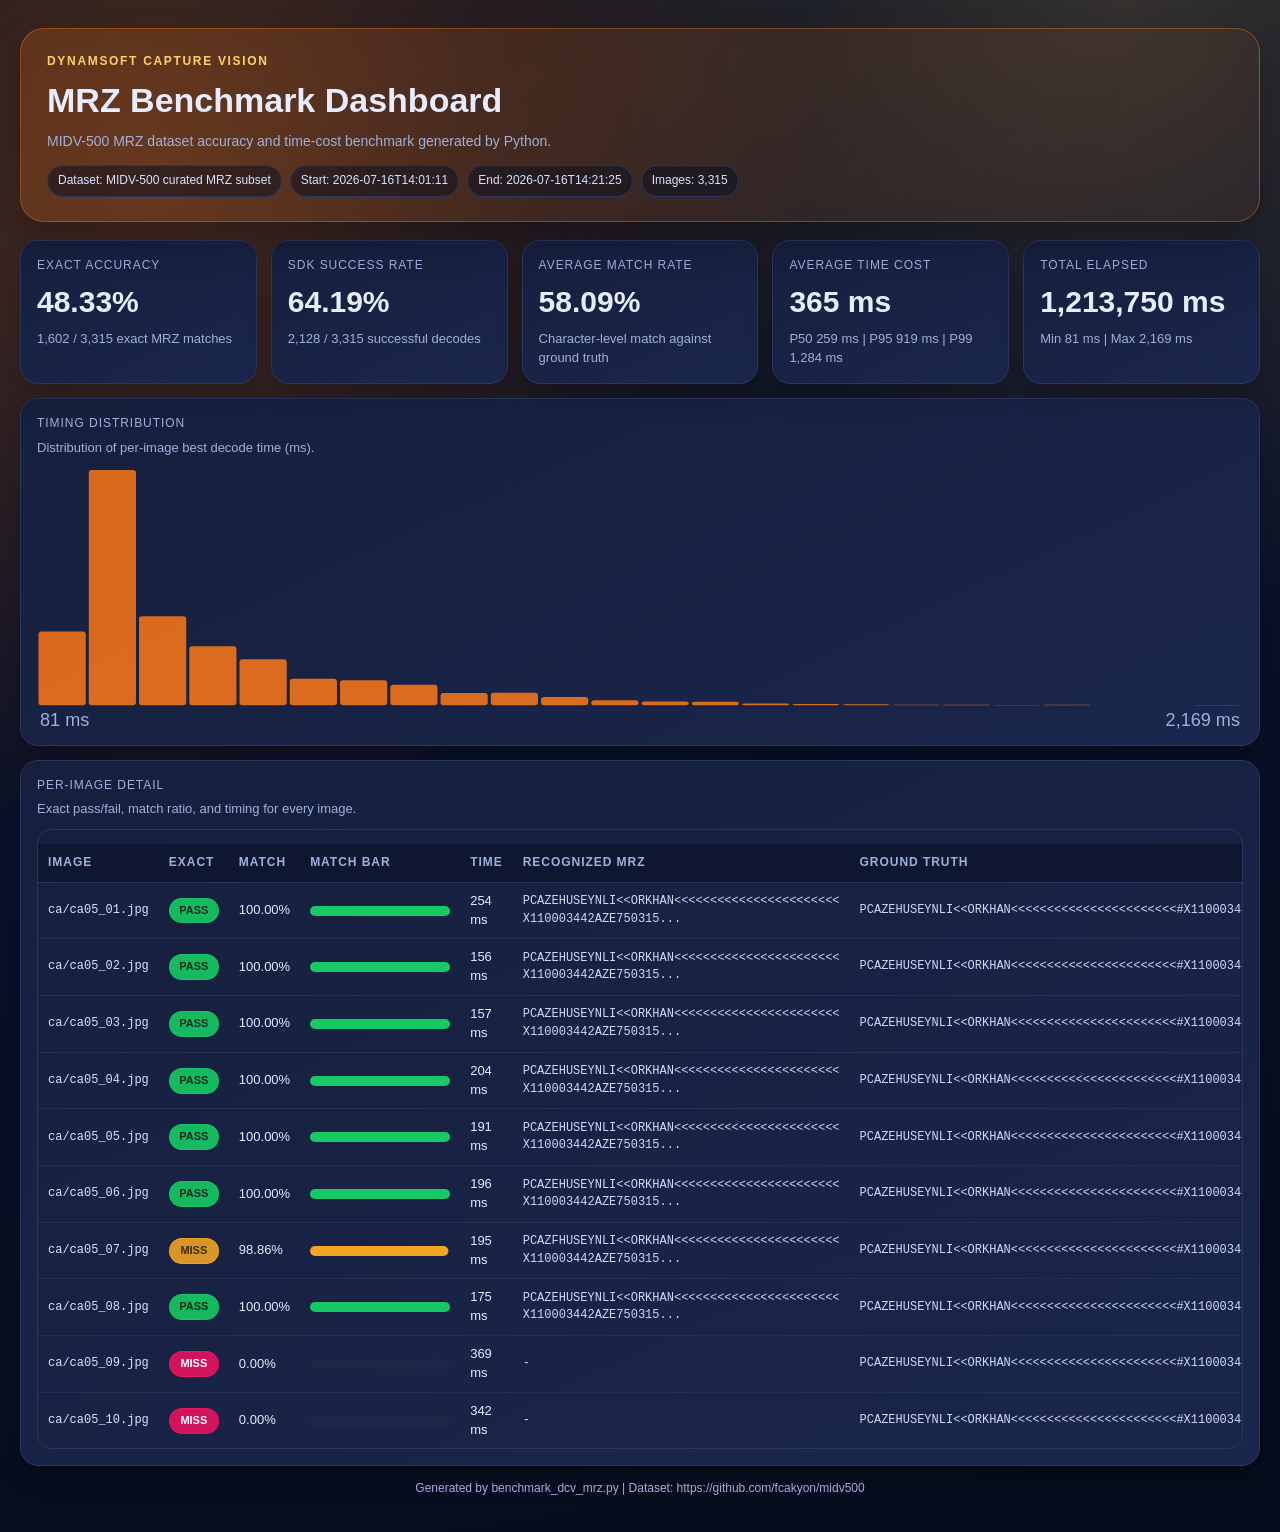
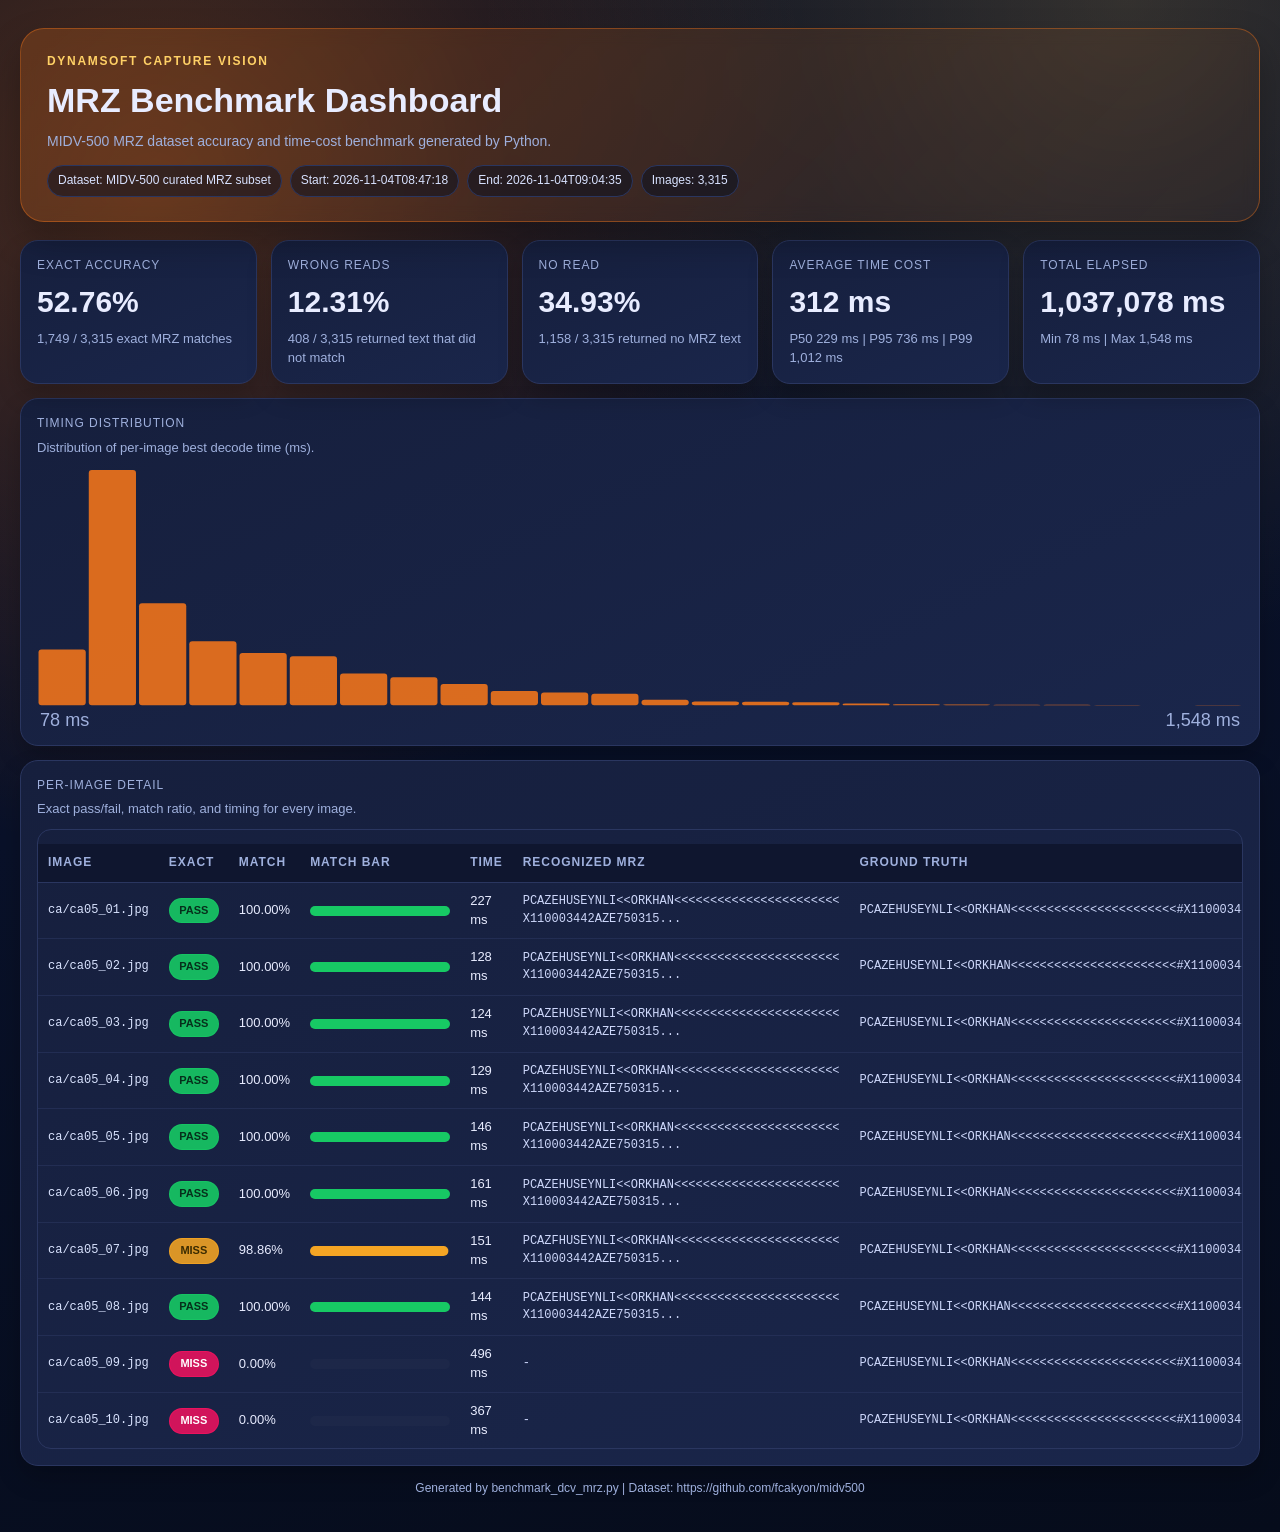
